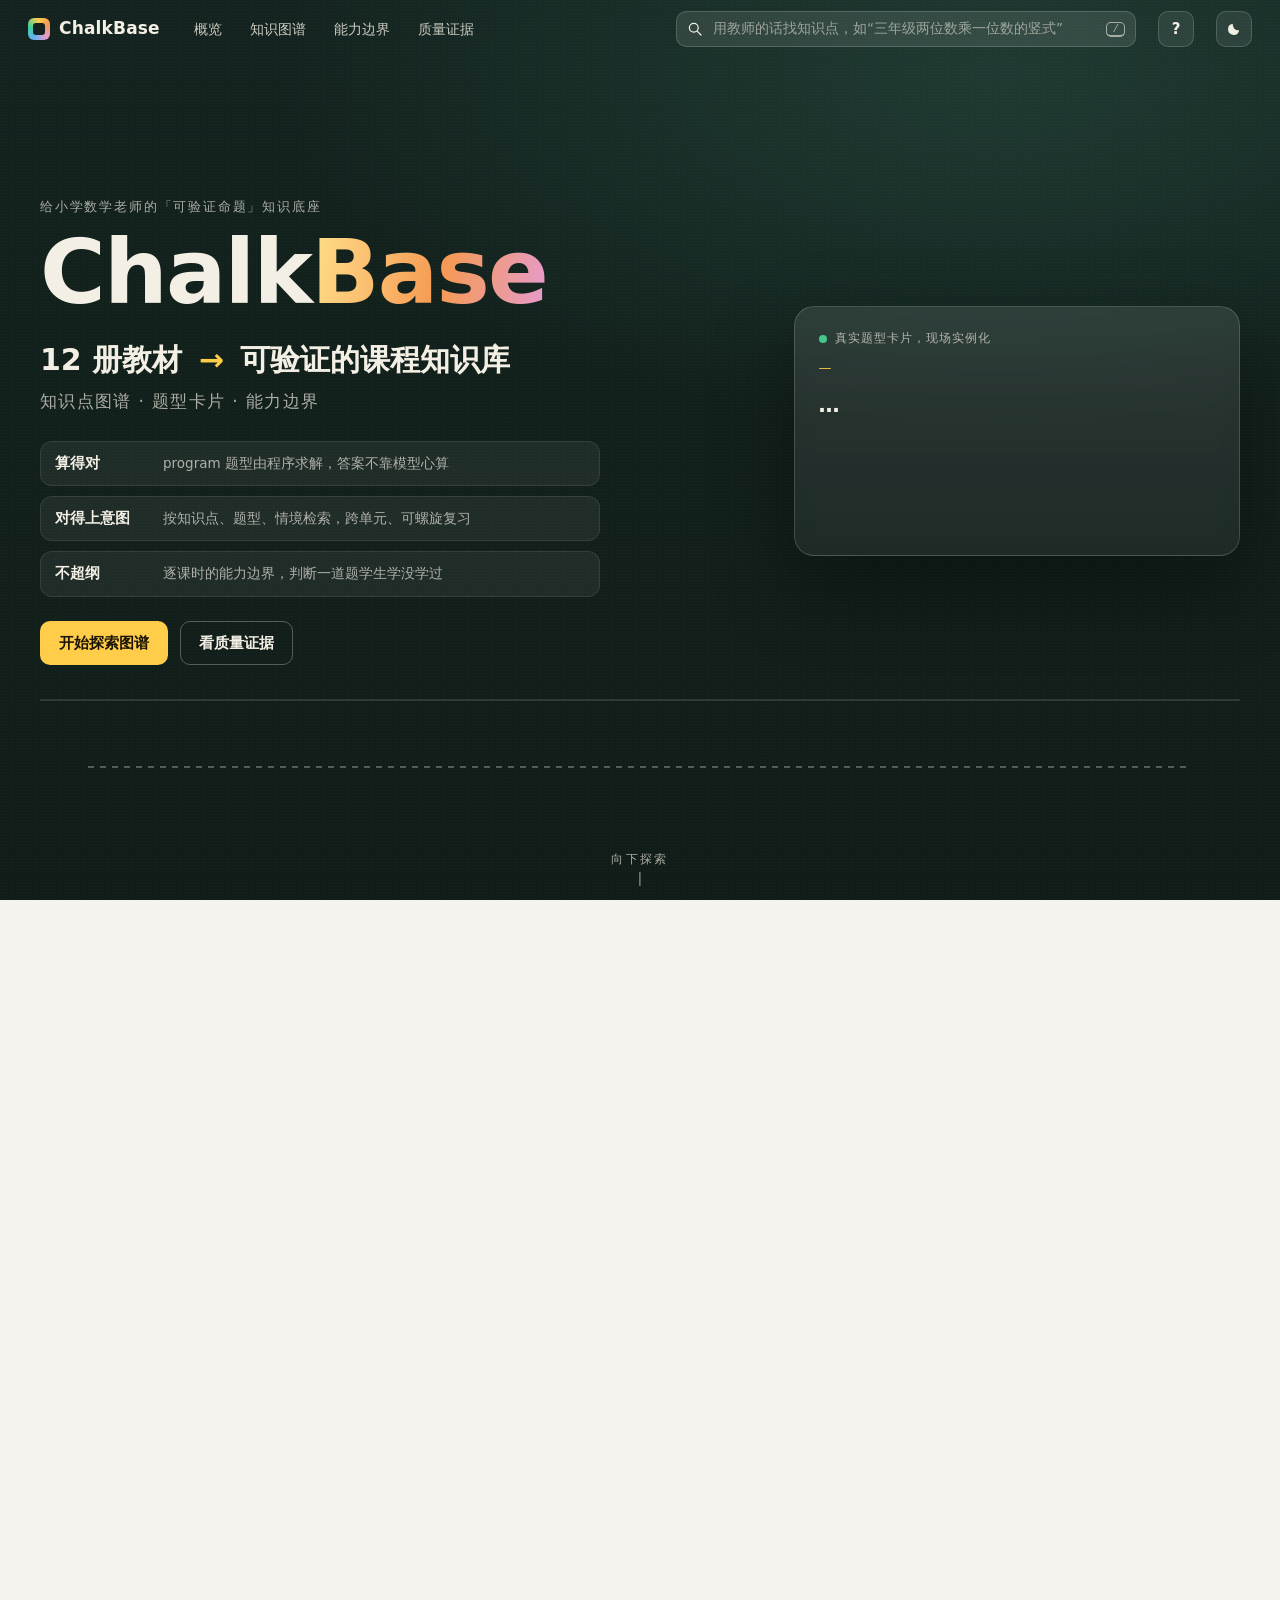
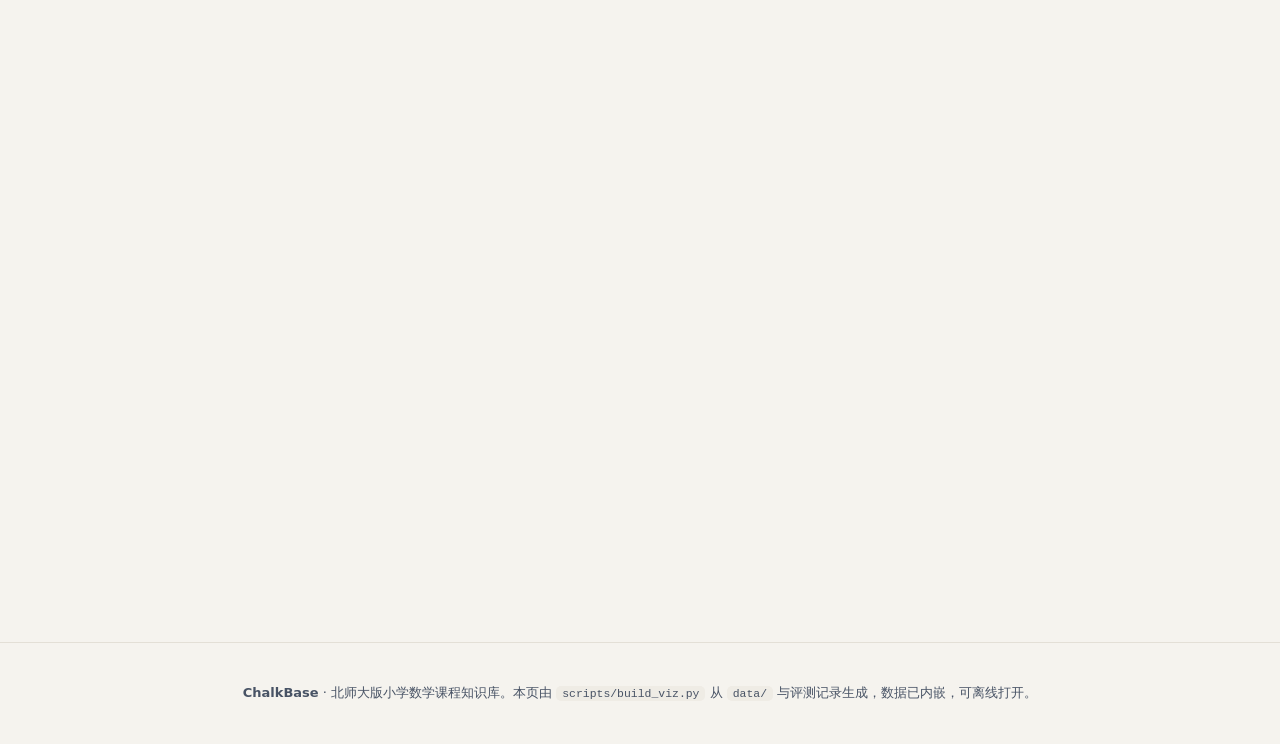
==== viz/index.html @ 511a5c3b "WIP: runtime interface and packaging, docs rewrite, visualization scaffold (partial) Co-Authored-By:" ====
<!doctype html>
<html lang="zh-CN">
<head>
<meta charset="utf-8">
<meta name="viewport" content="width=device-width, initial-scale=1">
<title>ChalkBase · 小学数学课程知识库</title>
<meta name="description" content="12 册教材 → 可验证的课程知识库：知识点图谱 · 题型卡片 · 能力边界">
<meta name="chalkbase-data-sha256" content="579e5303cdbe3d882c4e39c2757f6e8ae77d971a1b14ba94a652939c82bda4ce">
<meta name="chalkbase-counts" content='{"books":12,"lessons":567,"kps":433,"archetypes":2068,"exercises":4319,"edges":5999,"direct_prerequisite":852,"standard_items":133}'>
<style>
:root {
  --bg: #f5f3ee; --surface: #ffffff; --surface-2: #faf8f4; --surface-3: #efece5;
  --ink: #1a2230; --ink-2: #485365; --ink-3: #8a93a2; --line: #e3dfd6; --line-2: #d3cec2;
  --accent: #1d5c4d; --accent-ink: #ffffff; --gold: #d99a00; --gold-soft: #fbefc7;
  --na: #0072b2; --gg: #d55e00; --sp: #00946a; --ip: #b4559a;
  --na-soft: #dbeaf4; --gg-soft: #f8e3d3; --sp-soft: #d3eee4; --ip-soft: #f1dcea;
  --up: #6a4ad8; --down: #d6336c;
  --ok: #1c8a5b; --warn: #c98100; --bad: #cf3f3a;
  --ok-soft: #dcf2e7; --warn-soft: #fbefcc; --bad-soft: #f9dedd;
  --band-new: rgba(29, 92, 77, 0.035); --band-old: rgba(217, 154, 0, 0.09);
  --edge: rgba(72, 83, 101, 0.16);
  --shadow: 0 1px 2px rgba(30, 24, 10, .05), 0 8px 28px rgba(30, 24, 10, .07);
  --shadow-lg: 0 2px 6px rgba(30, 24, 10, .08), 0 24px 60px rgba(30, 24, 10, .16);
  --board: #14231f; --board-2: #1b3029; --chalk: #f3efe4; --chalk-2: rgba(243, 239, 228, .68);
  --radius: 14px;
  --font: "PingFang SC", "Microsoft YaHei", "Noto Sans SC", "Hiragino Sans GB", system-ui, -apple-system, "Segoe UI", sans-serif;
  --mono: ui-monospace, "SF Mono", "Cascadia Mono", Consolas, "Noto Sans Mono CJK SC", monospace;
}
:root[data-theme="dark"] {
  --bg: #11161d; --surface: #181f29; --surface-2: #1d2531; --surface-3: #232d3b;
  --ink: #e8ebf0; --ink-2: #aeb7c4; --ink-3: #78828f; --line: #2a3442; --line-2: #384456;
  --accent: #55c2a4; --accent-ink: #0c1512; --gold: #ffcd4a; --gold-soft: #3b3217;
  --na: #5fb3ef; --gg: #f59a52; --sp: #3fcf9f; --ip: #e69bcf;
  --na-soft: #1b2f40; --gg-soft: #3b2a1b; --sp-soft: #173629; --ip-soft: #392334;
  --up: #a891ff; --down: #ff7aa6;
  --ok: #46c88c; --warn: #f0b13a; --bad: #ff7b74;
  --ok-soft: #173627; --warn-soft: #3a2f14; --bad-soft: #3d1d1d;
  --band-new: rgba(255, 255, 255, 0.022); --band-old: rgba(255, 205, 74, 0.07);
  --edge: rgba(174, 183, 196, 0.17);
  --shadow: 0 1px 2px rgba(0, 0, 0, .3), 0 8px 28px rgba(0, 0, 0, .28);
  --shadow-lg: 0 2px 6px rgba(0, 0, 0, .4), 0 24px 60px rgba(0, 0, 0, .5);
}
* { box-sizing: border-box; }
html { scroll-behavior: smooth; }
body { margin: 0; background: var(--bg); color: var(--ink); font: 15px/1.6 var(--font); -webkit-font-smoothing: antialiased; min-width: 1024px; }
a { color: inherit; }
button, input, select { font: inherit; color: inherit; }
button { cursor: pointer; }
code { font-family: var(--mono); font-size: .88em; background: var(--surface-3); padding: 1px 6px; border-radius: 5px; }
kbd { font: 11px var(--mono); border: 1px solid var(--line-2); border-bottom-width: 2px; border-radius: 5px; padding: 0 5px; color: var(--ink-3); }
.muted { color: var(--ink-3); }
.skip { position: absolute; left: -999px; top: 8px; background: var(--surface); padding: 6px 12px; border-radius: 8px; z-index: 99; }
.skip:focus { left: 8px; }
:focus-visible { outline: 2px solid var(--gold); outline-offset: 2px; }
[hidden] { display: none !important; }

/* ---------- nav ---------- */
.nav { position: fixed; z-index: 50; top: 0; left: 0; right: 0; height: 58px; display: flex; align-items: center; gap: 22px; padding: 0 28px;
  color: var(--chalk); transition: background .3s, color .3s, box-shadow .3s; }
.nav.solid { background: color-mix(in srgb, var(--surface) 86%, transparent); color: var(--ink); backdrop-filter: blur(14px) saturate(1.4); -webkit-backdrop-filter: blur(14px) saturate(1.4); box-shadow: 0 1px 0 var(--line); }
.brand { display: flex; align-items: center; gap: 9px; text-decoration: none; font-weight: 600; letter-spacing: .01em; font-size: 17px; }
.brand b { font-weight: 800; }
.brand-mark { width: 22px; height: 22px; border-radius: 6px; background: conic-gradient(from 210deg, #5fb3ef, #3fcf9f, #ffcd4a, #f59a52, #e69bcf, #5fb3ef); position: relative; }
.brand-mark::after { content: ""; position: absolute; inset: 5px; border-radius: 3px; background: var(--board); }
.nav.solid .brand-mark::after { background: var(--surface); }
.nav-links { display: flex; gap: 4px; }
.nav-links a { text-decoration: none; padding: 6px 12px; border-radius: 8px; font-size: 14px; opacity: .82; transition: background .2s, opacity .2s; }
.nav-links a:hover, .nav-links a.on { opacity: 1; background: rgba(127, 127, 127, .16); }
.search { position: relative; margin-left: auto; width: min(460px, 38vw); display: flex; align-items: center; gap: 8px; padding: 0 10px; height: 36px; border-radius: 10px;
  background: rgba(255, 255, 255, .1); border: 1px solid rgba(255, 255, 255, .16); transition: background .2s, border-color .2s; }
.nav.solid .search { background: var(--surface-2); border-color: var(--line); }
.search:focus-within { border-color: var(--gold); background: var(--surface); color: var(--ink); }
.search input { flex: 1; min-width: 0; border: 0; background: transparent; outline: none; font-size: 13.5px; }
.search input::placeholder { color: inherit; opacity: .55; }
.search input::-webkit-search-cancel-button { display: none; }
.search kbd { color: inherit; opacity: .6; border-color: currentColor; }
.search-pop { position: absolute; top: 44px; left: 0; right: 0; min-width: 420px; background: var(--surface); color: var(--ink); border: 1px solid var(--line); border-radius: 14px; box-shadow: var(--shadow-lg); padding: 8px; max-height: 70vh; overflow: auto; }
.sp-meta { padding: 4px 10px 8px; font-size: 12px; color: var(--ink-3); display: flex; gap: 6px; flex-wrap: wrap; align-items: center; }
.sp-item { display: grid; grid-template-columns: 10px 1fr auto; gap: 10px; align-items: center; padding: 8px 10px; border-radius: 10px; cursor: pointer; }
.sp-item:hover, .sp-item.on { background: var(--surface-3); }
.sp-item .dot { width: 10px; height: 10px; border-radius: 50%; }
.sp-item .nm { font-weight: 600; font-size: 14px; line-height: 1.35; }
.sp-item .nm mark, .sp-desc mark { background: var(--gold-soft); color: inherit; border-radius: 3px; padding: 0 1px; }
.sp-item .sub { font-size: 12px; color: var(--ink-3); }
.sp-item .sc { width: 46px; height: 5px; border-radius: 3px; background: var(--surface-3); overflow: hidden; }
.sp-item .sc i { display: block; height: 100%; background: var(--accent); }
.sp-empty { padding: 18px; text-align: center; color: var(--ink-3); }
.icon-btn { width: 36px; height: 36px; border-radius: 10px; border: 1px solid rgba(255, 255, 255, .16); background: rgba(255, 255, 255, .08); color: inherit; display: grid; place-items: center; font-weight: 700; transition: background .2s; }
.nav.solid .icon-btn { border-color: var(--line); background: var(--surface-2); }
.icon-btn:hover { background: rgba(127, 127, 127, .25); }

/* ---------- hero ---------- */
.hero { position: relative; min-height: 100vh; min-height: max(100vh, 760px); background: radial-gradient(1200px 600px at 78% 8%, #1f3a32 0%, transparent 60%), linear-gradient(180deg, var(--board) 0%, #101c18 100%); color: var(--chalk); overflow: hidden; display: flex; }
.hero::before { content: ""; position: absolute; inset: 0; background-image: radial-gradient(rgba(255, 255, 255, .035) 1px, transparent 1px); background-size: 3px 3px; pointer-events: none; }
#hero-bg { position: absolute; inset: 0; width: 100%; height: 100%; }
.hero-inner { position: relative; z-index: 2; width: 100%; max-width: 1360px; margin: 0 auto; padding: 96px 40px 56px; display: flex; flex-direction: column; justify-content: center; gap: 34px; }
.hero-top { display: grid; grid-template-columns: minmax(0, 1.25fr) minmax(0, 0.8fr); gap: 56px; align-items: center; }
.eyebrow { margin: 0 0 10px; font-size: 13px; letter-spacing: .14em; color: var(--chalk-2); }
.hero h1 { margin: 0; font-size: clamp(54px, 7vw, 92px); line-height: 1; font-weight: 800; letter-spacing: -.02em; }
.hero h1 span { background: linear-gradient(100deg, #ffe08a, #f59a52 55%, #e69bcf); -webkit-background-clip: text; background-clip: text; color: transparent; }
.tagline { margin: 18px 0 0; font-size: clamp(22px, 2.4vw, 30px); font-weight: 600; }
.tagline i { font-style: normal; color: #ffcd4a; margin: 0 .2em; }
.tagline-sub { margin: 4px 0 0; font-size: 17px; color: var(--chalk-2); letter-spacing: .08em; }
.value-pills { list-style: none; padding: 0; margin: 26px 0 0; display: grid; gap: 10px; max-width: 560px; }
.value-pills li { display: grid; grid-template-columns: 96px 1fr; gap: 12px; align-items: baseline; padding: 10px 14px; border-radius: 12px; background: rgba(255, 255, 255, .06); border: 1px solid rgba(255, 255, 255, .09); font-size: 13.5px; color: var(--chalk-2); transition: transform .25s, background .25s; }
.value-pills li:hover { transform: translateX(4px); background: rgba(255, 255, 255, .1); }
.value-pills b { color: var(--chalk); font-size: 14.5px; }
.hero-cta { margin-top: 24px; display: flex; gap: 12px; }
.btn { border: 1px solid var(--line-2); background: var(--surface); border-radius: 10px; padding: 9px 18px; font-weight: 600; transition: transform .15s, box-shadow .2s, background .2s; }
.btn:hover { transform: translateY(-1px); box-shadow: var(--shadow); }
.btn.primary { background: #ffcd4a; color: #1c1405; border-color: transparent; }
.btn.ghost { background: transparent; color: var(--chalk); border-color: rgba(255, 255, 255, .28); }
.btn.tiny { padding: 3px 10px; font-size: 12.5px; border-radius: 8px; font-weight: 500; }

.live-card { background: linear-gradient(180deg, rgba(255, 255, 255, .1), rgba(255, 255, 255, .05)); border: 1px solid rgba(255, 255, 255, .16); border-radius: 20px; padding: 22px 24px; backdrop-filter: blur(8px); box-shadow: 0 30px 80px rgba(0, 0, 0, .35); min-height: 250px; display: flex; flex-direction: column; gap: 10px; }
.live-head { font-size: 12px; letter-spacing: .08em; color: var(--chalk-2); display: flex; align-items: center; gap: 8px; }
.live-head .dot { width: 8px; height: 8px; border-radius: 50%; background: #46c88c; box-shadow: 0 0 0 0 rgba(70, 200, 140, .7); animation: ping 2s infinite; }
@keyframes ping { 70% { box-shadow: 0 0 0 9px rgba(70, 200, 140, 0); } 100% { box-shadow: 0 0 0 0 rgba(70, 200, 140, 0); } }
.live-kp { font-size: 13px; color: #ffcd4a; }
.live-q { font-size: 21px; line-height: 1.55; font-weight: 600; min-height: 98px; }
.live-a { font-family: var(--mono); font-size: 16px; opacity: 0; transform: translateY(6px); transition: opacity .5s, transform .5s; }
.live-a.show { opacity: 1; transform: none; }
.live-a b { color: #46e6a0; font-size: 20px; }
.live-foot { margin-top: auto; display: flex; gap: 8px; flex-wrap: wrap; font-size: 12px; }
.pill { display: inline-flex; align-items: center; gap: 5px; padding: 2px 10px; border-radius: 999px; font-size: 12px; line-height: 1.7; background: rgba(255, 255, 255, .1); border: 1px solid rgba(255, 255, 255, .14); white-space: nowrap; }
.pill.ok { color: #46e6a0; border-color: rgba(70, 230, 160, .35); background: rgba(70, 230, 160, .1); }

.counters { display: grid; grid-template-columns: repeat(7, 1fr); gap: 0; border-top: 1px solid rgba(255, 255, 255, .12); border-bottom: 1px solid rgba(255, 255, 255, .12); }
.counter { padding: 16px 12px 14px 20px; border-left: 1px solid rgba(255, 255, 255, .1); }
.counter:first-child { border-left: 0; padding-left: 4px; }
.counter .n { font-size: clamp(28px, 3vw, 40px); font-weight: 800; line-height: 1.1; letter-spacing: -.01em; font-variant-numeric: tabular-nums; }
.counter .l { font-size: 12.5px; color: var(--chalk-2); margin-top: 2px; }
.counter .s { font-size: 11.5px; color: rgba(243, 239, 228, .45); }

.pipeline { position: relative; display: grid; grid-template-columns: repeat(8, 1fr); gap: 10px; padding-top: 8px; }
.pipeline::before { content: ""; position: absolute; left: 4%; right: 4%; top: 31px; height: 2px; background: repeating-linear-gradient(90deg, rgba(255, 255, 255, .28) 0 6px, transparent 6px 12px); }
.pipeline .flow { position: absolute; top: 27px; left: 4%; width: 10px; height: 10px; border-radius: 50%; background: #ffcd4a; box-shadow: 0 0 14px 4px rgba(255, 205, 74, .6); animation: flow 7s linear infinite; }
@keyframes flow { from { left: 4%; } to { left: 96%; } }
.step { position: relative; z-index: 1; text-align: center; cursor: default; }
.step .ic { width: 46px; height: 46px; margin: 0 auto; border-radius: 14px; background: var(--board-2); border: 1px solid rgba(255, 255, 255, .22); display: grid; place-items: center; font-size: 19px; transition: transform .25s, border-color .25s, box-shadow .25s; }
.step:hover .ic, .step.on .ic { transform: translateY(-3px) scale(1.06); border-color: #ffcd4a; box-shadow: 0 8px 24px rgba(255, 205, 74, .25); }
.step .nm { margin-top: 8px; font-weight: 700; font-size: 14px; }
.step .sub { font-size: 11.5px; color: var(--chalk-2); min-height: 32px; line-height: 1.35; margin-top: 2px; }
.step .bd { display: inline-block; margin-top: 6px; padding: 2px 10px; border-radius: 999px; font-size: 12px; font-weight: 700; background: rgba(255, 205, 74, .14); color: #ffd978; border: 1px solid rgba(255, 205, 74, .4); font-variant-numeric: tabular-nums; }
.step .note { position: absolute; left: 50%; bottom: calc(100% + 6px); transform: translate(-50%, 6px); width: 210px; padding: 8px 12px; border-radius: 10px; background: #0b1512; border: 1px solid rgba(255, 255, 255, .2); font-size: 12px; line-height: 1.5; color: var(--chalk); opacity: 0; pointer-events: none; transition: opacity .2s, transform .2s; z-index: 5; }
.step:hover .note, .step:focus-within .note { opacity: 1; transform: translate(-50%, 0); }
.scroll-hint { position: absolute; z-index: 2; bottom: 14px; left: 50%; transform: translateX(-50%); font-size: 11.5px; letter-spacing: .2em; color: var(--chalk-2); }
.scroll-hint::after { content: ""; display: block; width: 1px; height: 14px; margin: 4px auto 0; background: var(--chalk-2); animation: drip 1.8s ease-in-out infinite; }
@keyframes drip { 0%, 100% { transform: scaleY(.3); transform-origin: top; } 50% { transform: scaleY(1); } }

/* ---------- sections ---------- */
.sec { padding: 96px 40px 40px; max-width: 1440px; margin: 0 auto; }
.sec.alt { max-width: none; background: var(--surface-2); border-top: 1px solid var(--line); border-bottom: 1px solid var(--line); margin-top: 56px; padding-bottom: 72px; }
.sec.alt > * { max-width: 1360px; margin-left: auto; margin-right: auto; }
.sec-head { max-width: 860px; margin-bottom: 26px; }
.kicker { margin: 0 0 6px; font-size: 13px; letter-spacing: .14em; color: var(--accent); font-weight: 700; }
.sec h2 { margin: 0; font-size: clamp(26px, 2.8vw, 36px); line-height: 1.25; letter-spacing: -.01em; }
.lede { color: var(--ink-2); margin: 10px 0 0; font-size: 15.5px; }
.reveal { opacity: 0; transform: translateY(18px); transition: opacity .7s ease, transform .7s ease; }
.reveal.in { opacity: 1; transform: none; }
.card { background: var(--surface); border: 1px solid var(--line); border-radius: var(--radius); padding: 18px 20px; box-shadow: var(--shadow); min-width: 0; }
.card-h { display: flex; justify-content: space-between; align-items: baseline; gap: 10px; margin-bottom: 8px; }
.card h3 { margin: 0; font-size: 15px; font-weight: 700; }
.card .sub { color: var(--ink-3); font-size: 12.5px; }

/* ---------- workbench ---------- */
.wb { background: var(--surface); border: 1px solid var(--line); border-radius: 18px; box-shadow: var(--shadow-lg); overflow: hidden; display: flex; flex-direction: column; }
.wb-tools { display: flex; align-items: center; gap: 14px; padding: 10px 14px; border-bottom: 1px solid var(--line); flex-wrap: wrap; background: var(--surface); }
.seg { display: inline-flex; padding: 3px; background: var(--surface-3); border-radius: 10px; }
.seg button { border: 0; background: transparent; padding: 5px 16px; border-radius: 8px; font-weight: 600; font-size: 13.5px; color: var(--ink-2); transition: background .2s, color .2s; }
.seg button.on { background: var(--surface); color: var(--ink); box-shadow: 0 1px 3px rgba(0, 0, 0, .15); }
.chips { display: flex; gap: 5px; align-items: center; }
.chip { border: 1px solid var(--line-2); background: transparent; border-radius: 999px; padding: 2px 10px; font-size: 12.5px; color: var(--ink-2); transition: all .15s; white-space: nowrap; line-height: 1.7; }
.chip:hover { border-color: var(--ink-3); }
.chip.on { background: var(--ink); color: var(--surface); border-color: var(--ink); }
.chip[data-d] .sw { display: inline-block; width: 8px; height: 8px; border-radius: 50%; margin-right: 5px; }
.chip[data-d].on { background: var(--surface-3); color: var(--ink); border-color: var(--ink-2); }
.chips + .chips { padding-left: 14px; border-left: 1px solid var(--line); }
.tools-right { margin-left: auto; display: flex; gap: 10px; align-items: center; }
.mini-sel { font-size: 12.5px; color: var(--ink-3); display: flex; gap: 6px; align-items: center; }
select { border: 1px solid var(--line-2); background: var(--surface); border-radius: 8px; padding: 3px 6px; font-size: 12.5px; }
.wb-body { position: relative; display: flex; height: clamp(560px, calc(100vh - 230px), 780px); min-height: 520px; }
.wb-stage { position: relative; flex: 1; min-width: 0; overflow: hidden; background: var(--surface); }
#pan, #tl-pan { position: absolute; inset: 0; width: 100%; height: 100%; display: block; touch-action: none; }
#pan { cursor: grab; }
#pan.grabbing { cursor: grabbing; }
#pan.pointer { cursor: pointer; }
#minimap { position: absolute; right: 12px; bottom: 12px; width: 168px; height: 84px; border-radius: 10px; border: 1px solid var(--line-2); background: color-mix(in srgb, var(--surface) 88%, transparent); box-shadow: var(--shadow); cursor: pointer; }
.legend { position: absolute; left: 92px; bottom: 12px; display: flex; gap: 14px; font-size: 12px; color: var(--ink-2); background: color-mix(in srgb, var(--surface) 90%, transparent); padding: 5px 12px; border-radius: 999px; border: 1px solid var(--line); backdrop-filter: blur(6px); pointer-events: none; }
.legend span { display: inline-flex; align-items: center; gap: 5px; }
.legend i { width: 9px; height: 9px; border-radius: 50%; display: inline-block; }
.legend i.gap { background: transparent; border: 2px dashed var(--gold); box-sizing: border-box; width: 12px; height: 12px; }
.legend i.old { background: var(--band-old); border: 1px solid var(--gold); border-radius: 3px; }
.legend i.ln { height: 2px; width: 16px; border-radius: 1px; }
.stage-hint { position: absolute; top: 56px; right: 14px; font-size: 12px; color: var(--ink-3); background: color-mix(in srgb, var(--surface) 85%, transparent); padding: 3px 10px; border-radius: 999px; pointer-events: none; transition: opacity .6s; }
.replay-chip { position: absolute; top: 56px; left: 92px; padding: 5px 12px; border-radius: 999px; background: var(--gold-soft); border: 1px solid var(--gold); font-size: 12.5px; display: flex; gap: 10px; align-items: center; }
.replay-chip button { border: 0; background: transparent; color: var(--ink-2); text-decoration: underline; padding: 0; font-size: 12px; }
.empty-hint { position: absolute; inset: 0; display: grid; place-items: center; color: var(--ink-3); pointer-events: none; }
.dock { display: flex; gap: 14px; align-items: center; padding: 9px 16px; border-top: 1px solid var(--line); background: var(--surface-2); }
.dock-label { font-size: 13px; font-weight: 600; white-space: nowrap; }
.dock-now { font-size: 12.5px; color: var(--ink-3); min-width: 280px; white-space: nowrap; overflow: hidden; text-overflow: ellipsis; }
.dock-now b { color: var(--ink); font-weight: 600; }
.play { width: 34px; height: 34px; border-radius: 50%; border: 0; background: var(--accent); position: relative; flex: none; transition: transform .15s; }
.play:hover { transform: scale(1.08); }
.play::before { content: ""; position: absolute; left: 13px; top: 10px; border-left: 11px solid var(--accent-ink); border-top: 7px solid transparent; border-bottom: 7px solid transparent; }
.play.on::before { left: 11px; top: 10px; width: 4px; height: 14px; border: 0; background: var(--accent-ink); box-shadow: 8px 0 0 var(--accent-ink); }
.scrub-wrap { position: relative; flex: 1; min-width: 160px; }
.scrub-wrap input[type=range] { width: 100%; margin: 0; -webkit-appearance: none; appearance: none; height: 22px; background: transparent; position: relative; z-index: 2; }
.scrub-wrap input[type=range]::-webkit-slider-runnable-track { height: 6px; border-radius: 3px; background: var(--surface-3); border: 1px solid var(--line-2); }
.scrub-wrap input[type=range]::-moz-range-track { height: 6px; border-radius: 3px; background: var(--surface-3); border: 1px solid var(--line-2); }
.scrub-wrap input[type=range]::-webkit-slider-thumb { -webkit-appearance: none; width: 18px; height: 18px; margin-top: -7px; border-radius: 50%; background: var(--gold); border: 3px solid var(--surface); box-shadow: 0 1px 6px rgba(0, 0, 0, .35); transition: transform .15s; }
.scrub-wrap input[type=range]::-moz-range-thumb { width: 14px; height: 14px; border-radius: 50%; background: var(--gold); border: 3px solid var(--surface); }
.scrub-wrap input[type=range]:active::-webkit-slider-thumb { transform: scale(1.2); }
.scrub-ticks { position: absolute; left: 0; right: 0; top: 18px; height: 16px; font-size: 10.5px; color: var(--ink-3); pointer-events: none; }
.scrub-ticks span { position: absolute; transform: translateX(-50%); white-space: nowrap; }
.scrub-ticks span.old { color: var(--warn); }
.scrub-wrap { padding-bottom: 14px; }

/* ---------- drawer ---------- */
.drawer { width: 440px; flex: none; border-left: 1px solid var(--line); background: var(--surface); position: relative; overflow: hidden; animation: slidein .35s cubic-bezier(.2, .8, .2, 1); }
@keyframes slidein { from { transform: translateX(40px); opacity: 0; } to { transform: none; opacity: 1; } }
.drawer-close { position: absolute; z-index: 3; right: 10px; top: 10px; width: 28px; height: 28px; border-radius: 50%; border: 0; background: var(--surface-3); font-size: 18px; line-height: 1; color: var(--ink-2); }
.drawer-body { height: 100%; overflow-y: auto; padding: 18px 20px 28px; }
.dr-domain { display: inline-flex; align-items: center; gap: 6px; font-size: 12px; font-weight: 700; padding: 1px 10px; border-radius: 999px; }
.dr-domain.na { background: var(--na-soft); color: var(--na); } .dr-domain.gg { background: var(--gg-soft); color: var(--gg); }
.dr-domain.sp { background: var(--sp-soft); color: var(--sp); } .dr-domain.ip { background: var(--ip-soft); color: var(--ip); }
.drawer h3 { margin: 8px 30px 4px 0; font-size: 20px; line-height: 1.35; }
.dr-loc { font-size: 13px; color: var(--ink-2); }
.dr-loc b { color: var(--ink); }
.tagrow { display: flex; flex-wrap: wrap; gap: 6px; margin: 10px 0; }
.tag { font-size: 12px; padding: 1px 9px; border-radius: 6px; background: var(--surface-3); color: var(--ink-2); }
.tag.gold { background: var(--gold-soft); color: var(--ink); border: 1px dashed var(--gold); }
.dr-desc { margin: 10px 0; color: var(--ink-2); font-size: 14px; }
.dr-sec { margin-top: 18px; }
.dr-sec h4 { margin: 0 0 8px; font-size: 12.5px; letter-spacing: .08em; color: var(--ink-3); text-transform: none; font-weight: 700; display: flex; align-items: center; gap: 8px; }
.dr-sec h4::after { content: ""; flex: 1; height: 1px; background: var(--line); }
.dr-actions { display: flex; gap: 8px; margin: 12px 0 0; flex-wrap: wrap; }
.dr-list { margin: 0; padding-left: 18px; font-size: 13.5px; color: var(--ink-2); }
.dr-list li { margin: 3px 0; }
.lesson-chips { display: flex; flex-wrap: wrap; gap: 5px; }
.lc { font-size: 11.5px; padding: 0 8px; border-radius: 6px; border: 1px solid var(--line-2); color: var(--ink-2); font-family: var(--mono); background: transparent; line-height: 1.7; }
.lc:hover { border-color: var(--gold); }
.grants { display: grid; grid-template-columns: auto 1fr; gap: 3px 10px; font-size: 13px; }
.grants dt { color: var(--ink-3); } .grants dd { margin: 0; color: var(--ink-2); }
.nbr { display: flex; flex-direction: column; gap: 3px; }
.nbr button { text-align: left; border: 0; background: transparent; padding: 4px 8px; border-radius: 8px; font-size: 13px; display: flex; gap: 8px; align-items: center; }
.nbr button:hover { background: var(--surface-3); }
.nbr .dot { width: 8px; height: 8px; border-radius: 50%; flex: none; }
.nbr small { color: var(--ink-3); margin-left: auto; white-space: nowrap; }
.acard { border: 1px solid var(--line); border-radius: 12px; margin-bottom: 10px; background: var(--surface-2); overflow: hidden; transition: border-color .2s, box-shadow .2s; }
.acard:hover { border-color: var(--line-2); }
.acard.open { box-shadow: var(--shadow); background: var(--surface); }
.acard-h { width: 100%; text-align: left; border: 0; background: transparent; padding: 10px 12px; display: grid; gap: 6px; }
.acard-t { font-size: 13.5px; line-height: 1.55; color: var(--ink); }
.acard-t .slot { font-family: var(--mono); font-size: 12px; color: var(--accent); background: color-mix(in srgb, var(--accent) 12%, transparent); padding: 0 4px; border-radius: 4px; }
.acard-m { display: flex; gap: 6px; flex-wrap: wrap; align-items: center; font-size: 12px; color: var(--ink-3); }
.vb { font-size: 11.5px; font-weight: 700; padding: 0 8px; border-radius: 999px; line-height: 1.7; }
.vb.p { background: var(--ok-soft); color: var(--ok); } .vb.r { background: var(--warn-soft); color: var(--warn); } .vb.h { background: var(--surface-3); color: var(--ink-2); }
.stars { color: var(--gold); letter-spacing: 1px; font-size: 12px; } .stars i { color: var(--line-2); font-style: normal; }
.acard-b { padding: 0 12px 12px; display: none; }
.acard.open .acard-b { display: block; }
.slots { display: flex; flex-wrap: wrap; gap: 5px; margin: 6px 0 10px; }
.slots span { font-family: var(--mono); font-size: 11.5px; background: var(--surface-3); border-radius: 6px; padding: 1px 7px; color: var(--ink-2); }
.sample { border-radius: 10px; background: var(--surface-2); border: 1px solid var(--line); padding: 10px 12px; position: relative; }
.sample .q { font-size: 14.5px; line-height: 1.65; font-weight: 500; white-space: pre-wrap; }
.sample .ans { margin-top: 8px; font-size: 13px; }
.sample details { margin-top: 6px; }
.sample summary { cursor: pointer; color: var(--accent); font-size: 12.5px; font-weight: 600; }
.sample .ver { display: inline-flex; gap: 5px; align-items: center; margin-top: 8px; font-size: 12px; font-weight: 700; color: var(--ok); }
.sample .ver.no { color: var(--ink-3); font-weight: 500; }
.sample ol { margin: 6px 0 0; padding-left: 20px; font-size: 13px; color: var(--ink-2); }
.shuffle { display: flex; align-items: center; justify-content: space-between; margin-top: 8px; font-size: 12px; color: var(--ink-3); }
.shuffle button { border: 1px solid var(--line-2); background: var(--surface); border-radius: 8px; padding: 3px 12px; font-size: 12.5px; font-weight: 600; transition: transform .15s; }
.shuffle button:hover { transform: rotate(-1.5deg) scale(1.04); border-color: var(--gold); }
.swap { animation: swap .38s ease; }
@keyframes swap { from { opacity: 0; transform: translateY(8px) rotate(-.4deg); } to { opacity: 1; transform: none; } }

/* ---------- stage: focus ---------- */
.focus-wrap { position: absolute; inset: 0; background: var(--surface); animation: fadein .35s ease; }
@keyframes fadein { from { opacity: 0; } to { opacity: 1; } }
#focus-svg { position: absolute; inset: 44px 0 0 0; width: 100%; height: calc(100% - 44px); cursor: grab; }
.focus-bar { position: absolute; z-index: 2; left: 0; right: 0; top: 0; height: 44px; display: flex; align-items: center; gap: 14px; padding: 0 14px; border-bottom: 1px solid var(--line); background: var(--surface-2); font-size: 12.5px; flex-wrap: nowrap; overflow: hidden; }
.focus-bar label { display: inline-flex; align-items: center; gap: 6px; white-space: nowrap; color: var(--ink-2); }
.focus-bar input[type=range] { width: 90px; accent-color: var(--accent); }
.focus-bar .ttl { font-weight: 700; max-width: 260px; overflow: hidden; text-overflow: ellipsis; white-space: nowrap; }
.focus-bar .sep { width: 1px; height: 20px; background: var(--line); }
.tg { display: inline-flex; align-items: center; gap: 5px; white-space: nowrap; cursor: pointer; user-select: none; color: var(--ink-2); }
.tg input { accent-color: var(--accent); margin: 0; }
.tg i { display: inline-block; width: 18px; height: 0; border-top: 2px solid; }
.edge-card { position: absolute; z-index: 3; left: 14px; bottom: 14px; width: 380px; max-height: calc(100% - 80px); overflow: auto; background: var(--surface); border: 1px solid var(--line-2); border-radius: 14px; box-shadow: var(--shadow-lg); padding: 14px 16px; font-size: 13px; animation: slidein .25s ease; }
.edge-card h5 { margin: 0 0 6px; font-size: 14px; line-height: 1.4; }
.edge-card .x { position: absolute; right: 8px; top: 8px; border: 0; background: transparent; font-size: 18px; color: var(--ink-3); }
.edge-card .rs { margin: 8px 0; padding: 8px 10px; border-left: 3px solid var(--accent); background: var(--surface-2); border-radius: 0 8px 8px 0; color: var(--ink); line-height: 1.55; }
.edge-card dl { margin: 8px 0 0; display: grid; grid-template-columns: auto 1fr; gap: 2px 12px; font-size: 12.5px; }
.edge-card dt { color: var(--ink-3); } .edge-card dd { margin: 0; font-variant-numeric: tabular-nums; }
.conf { display: inline-block; width: 60px; height: 6px; border-radius: 3px; background: var(--surface-3); vertical-align: middle; overflow: hidden; margin-right: 6px; } .conf i { display: block; height: 100%; background: var(--ok); }
.focus-legend { position: absolute; right: 12px; bottom: 12px; display: flex; gap: 12px; font-size: 12px; color: var(--ink-2); background: color-mix(in srgb, var(--surface) 90%, transparent); padding: 5px 12px; border-radius: 999px; border: 1px solid var(--line); pointer-events: none; }
.focus-legend span { display: inline-flex; gap: 5px; align-items: center; } .focus-legend i { display: inline-block; width: 18px; border-top: 2px solid; }
.fnode rect.bg { fill: var(--surface); stroke: var(--line-2); stroke-width: 1; transition: stroke .15s; }
.fnode:hover rect.bg { stroke: var(--ink-2); }
.fnode.sel rect.bg { stroke: var(--gold); stroke-width: 2.5; }
.fnode text { font-size: 12px; fill: var(--ink); pointer-events: none; }
.fnode text.g { font-size: 10.5px; fill: var(--ink-3); }
.fnode { cursor: pointer; }
.fedge { fill: none; stroke-linecap: round; }
.fedge-hit { fill: none; stroke: transparent; stroke-width: 12; cursor: pointer; }

/* ---------- boundary ---------- */
.scrubber { position: sticky; top: 64px; z-index: 20; display: flex; align-items: center; gap: 16px; padding: 12px 18px 4px; margin-bottom: 18px; background: color-mix(in srgb, var(--surface) 92%, transparent); backdrop-filter: blur(12px); border: 1px solid var(--line); border-radius: 16px; box-shadow: var(--shadow); }
.scrub-meta { min-width: 260px; max-width: 320px; padding-bottom: 8px; }
.scrub-now { font-weight: 700; font-size: 15px; white-space: nowrap; overflow: hidden; text-overflow: ellipsis; }
.scrub-sub { font-size: 12.5px; color: var(--ink-3); white-space: nowrap; overflow: hidden; text-overflow: ellipsis; }
.scrubber select { margin-bottom: 8px; }
.tl-grid { display: grid; grid-template-columns: repeat(3, minmax(0, 1fr)); gap: 16px; }
.span2 { grid-column: span 2; } .span3 { grid-column: span 3; }
#tl-pan-card { padding-bottom: 8px; }
#tl-pan-card canvas { position: relative; display: block; width: 100%; height: 280px; }
.big-num { font-size: 40px; font-weight: 800; line-height: 1.1; font-variant-numeric: tabular-nums; letter-spacing: -.01em; }
.big-num small { font-size: 14px; font-weight: 600; color: var(--ink-3); margin-left: 4px; }
.spark { display: block; width: 100%; height: 56px; margin-top: 8px; }
.sq { display: flex; gap: 6px; flex-wrap: wrap; margin-top: 10px; }
.lit { font-size: 12px; padding: 1px 9px; border-radius: 999px; border: 1px solid var(--line-2); color: var(--ink-3); transition: all .35s; background: transparent; }
.lit.on { background: var(--accent); color: var(--accent-ink); border-color: var(--accent); }
.lit.new { animation: pop .8s ease; box-shadow: 0 0 0 4px color-mix(in srgb, var(--gold) 45%, transparent); }
@keyframes pop { 0% { transform: scale(.7); } 50% { transform: scale(1.18); } 100% { transform: none; } }
.dots { display: flex; gap: 8px; margin-top: 12px; }
.dots i { width: 26px; height: 26px; border-radius: 50%; border: 2px solid var(--line-2); display: grid; place-items: center; font-style: normal; font-size: 12px; color: var(--ink-3); transition: all .35s; }
.dots i.on { background: var(--accent); border-color: var(--accent); color: var(--accent-ink); }
.oprow { display: grid; grid-template-columns: 34px 1fr; gap: 8px; align-items: start; margin-top: 8px; }
.oprow b { font-size: 18px; text-align: center; color: var(--accent); }
.oprow .sq { margin: 0; }
.geo .lit { font-size: 11.5px; padding: 0 7px; }
.geo .sq { gap: 4px; max-height: 150px; overflow: hidden; }
.newlist { margin-top: 8px; font-size: 12.5px; color: var(--ink-2); line-height: 1.7; }
.newlist b { color: var(--ink); }
.oos { margin-top: 28px; background: var(--surface); border: 1px solid var(--line); border-radius: 18px; box-shadow: var(--shadow); padding: 20px 22px; }
.oos-h { display: flex; justify-content: space-between; align-items: baseline; gap: 20px; }
.oos-h h3 { margin: 0; font-size: 18px; } .oos-h p { margin: 0; font-size: 13px; }
.oos-body { display: grid; grid-template-columns: 330px 1fr; gap: 20px; margin-top: 14px; }
.oos-list { max-height: 440px; overflow: auto; border: 1px solid var(--line); border-radius: 12px; padding: 4px; }
.oos-it { display: grid; grid-template-columns: 8px 1fr; gap: 10px; padding: 7px 10px; border-radius: 8px; cursor: pointer; align-items: center; border: 0; background: transparent; text-align: left; width: 100%; }
.oos-it:hover { background: var(--surface-3); } .oos-it.on { background: var(--gold-soft); }
.oos-it .vd { width: 8px; height: 8px; border-radius: 50%; background: var(--ink-3); transition: background .3s; }
.oos-it .vd.v0 { background: var(--ok); } .oos-it .vd.v1 { background: var(--warn); } .oos-it .vd.v2 { background: var(--bad); }
.oos-it .tg2 { font-size: 13px; font-weight: 600; line-height: 1.35; } .oos-it .tx { font-size: 11.5px; color: var(--ink-3); white-space: nowrap; overflow: hidden; text-overflow: ellipsis; }
.oos-q { font-size: 20px; line-height: 1.6; font-weight: 600; padding: 4px 2px 12px; }
.oos-verdict { display: flex; align-items: center; gap: 14px; padding: 12px 16px; border-radius: 12px; font-weight: 700; font-size: 16px; transition: background .35s, color .35s; }
.oos-verdict.v0 { background: var(--ok-soft); color: var(--ok); } .oos-verdict.v1 { background: var(--warn-soft); color: var(--warn); } .oos-verdict.v2 { background: var(--bad-soft); color: var(--bad); }
.oos-verdict .lb { font-size: 12.5px; font-weight: 500; color: var(--ink-2); margin-left: auto; text-align: right; }
.oos-verdict .ic { font-size: 22px; }
.oos-axis { margin-top: 12px; } .oos-axis canvas { width: 100%; height: 54px; display: block; border-radius: 8px; cursor: ew-resize; }
.oos-reasons { list-style: none; margin: 12px 0 0; padding: 0; display: grid; gap: 8px; }
.oos-reasons li { padding: 9px 12px; border-radius: 10px; background: var(--surface-2); border: 1px solid var(--line); font-size: 13.5px; line-height: 1.55; animation: swap .3s ease; }
.oos-reasons li b { color: var(--bad); } .oos-reasons li.soft b { color: var(--warn); }
.oos-reasons li small { display: block; color: var(--ink-3); margin-top: 2px; }

/* ---------- quality ---------- */
.q-grid { display: grid; grid-template-columns: repeat(3, minmax(0, 1fr)); gap: 16px; }
.chart svg { width: 100%; height: auto; display: block; overflow: visible; }
.chart text { font-family: var(--font); fill: var(--ink-2); font-size: 12px; }
.chart .ax { stroke: var(--line); } .chart .gl { stroke: var(--line); stroke-dasharray: 2 4; }
.mrow:hover .bgrow { fill: var(--surface-3); }
.bgrow { fill: transparent; transition: fill .15s; }
.stats3 { display: grid; grid-template-columns: repeat(3, 1fr); gap: 14px; margin-bottom: 14px; }
.stat { padding: 14px 16px; border-radius: 12px; background: var(--surface-2); border: 1px solid var(--line); }
.stat .a { display: flex; align-items: baseline; gap: 10px; font-variant-numeric: tabular-nums; }
.stat .a b { font-size: 34px; line-height: 1.1; } .stat .a s { color: var(--ink-3); font-size: 20px; text-decoration-thickness: 2px; } .stat .a i { font-style: normal; color: var(--ok); font-size: 20px; }
.stat .t { font-size: 13px; color: var(--ink-2); margin-top: 4px; }
.gapchips { display: flex; flex-wrap: wrap; gap: 6px; margin-top: 10px; }
.gapchips button { border: 1px dashed var(--gold); background: var(--gold-soft); border-radius: 8px; padding: 2px 10px; font-size: 12.5px; color: var(--ink); }
.gapchips button:hover { transform: translateY(-1px); box-shadow: var(--shadow); }
.waffle { display: grid; grid-template-columns: 74px repeat(3, 1fr); gap: 8px 14px; align-items: start; }
.waffle .h { font-size: 12.5px; color: var(--ink-3); font-weight: 600; } .waffle .r { font-size: 13px; font-weight: 700; padding-top: 4px; }
.wcell { display: flex; flex-wrap: wrap; gap: 3px; align-content: flex-start; min-height: 24px; }
.wcell i { width: 16px; height: 16px; border-radius: 4px; opacity: .9; transition: transform .15s, opacity .15s; cursor: pointer; }
.wcell i:hover { transform: scale(1.35); opacity: 1; }
.wcell i.na-st { background-image: repeating-linear-gradient(45deg, rgba(255,255,255,.55) 0 2px, transparent 2px 5px); }
.kbar { display: grid; grid-template-columns: 150px 1fr 54px; gap: 10px; align-items: center; margin: 7px 0; font-size: 13px; }
.kbar .tr { height: 12px; border-radius: 6px; background: var(--surface-3); position: relative; overflow: hidden; } .kbar .tr i { position: absolute; inset: 0 auto 0 0; border-radius: 6px; transform-origin: left; }
.kbar b { font-variant-numeric: tabular-nums; text-align: right; }
.caveat { margin-top: 12px; padding: 10px 12px; border-radius: 10px; background: var(--warn-soft); font-size: 12.5px; color: var(--ink); line-height: 1.6; }
.limits { margin: 0; padding-left: 18px; font-size: 13px; color: var(--ink-2); } .limits li { margin: 6px 0; }
.foot { padding: 40px; text-align: center; font-size: 13px; color: var(--ink-2); border-top: 1px solid var(--line); margin-top: 60px; }
.tip { position: fixed; z-index: 90; pointer-events: none; max-width: 320px; padding: 10px 12px; border-radius: 12px; background: var(--ink); color: var(--bg); font-size: 12.5px; line-height: 1.5; box-shadow: var(--shadow-lg); }
.tip b { font-size: 13.5px; display: block; margin-bottom: 3px; } .tip .tm { opacity: .75; } .tip .gp { color: #ffd978; }
:root[data-theme="dark"] .tip { background: #0c1117; color: var(--ink); border: 1px solid var(--line-2); }
.toast { position: fixed; z-index: 95; left: 50%; bottom: 28px; transform: translateX(-50%); padding: 8px 18px; border-radius: 999px; background: var(--ink); color: var(--bg); font-size: 13px; box-shadow: var(--shadow-lg); animation: fadein .25s; }

/* ---------- tour ---------- */
.tour { position: fixed; inset: 0; z-index: 100; }
.tour .mask { position: absolute; border-radius: 14px; box-shadow: 0 0 0 9999px rgba(8, 12, 10, .62); transition: all .45s cubic-bezier(.2, .8, .2, 1); pointer-events: none; }
.tour .pop { position: absolute; width: 340px; background: var(--surface); color: var(--ink); border-radius: 16px; padding: 18px 20px; box-shadow: var(--shadow-lg); transition: all .45s cubic-bezier(.2, .8, .2, 1); }
.tour .pop h4 { margin: 0 0 6px; font-size: 16px; } .tour .pop p { margin: 0; font-size: 13.5px; color: var(--ink-2); }
.tour .pop .row { display: flex; justify-content: space-between; align-items: center; margin-top: 14px; font-size: 12px; color: var(--ink-3); }
.tour .pop .row div { display: flex; gap: 8px; }

@media (max-width: 1279px) {
  .nav-links { display: none; }
  .sec { padding-left: 24px; padding-right: 24px; }
  .drawer { width: 380px; }
  .counters { grid-template-columns: repeat(4, 1fr); } .counter:nth-child(5) { border-left: 0; padding-left: 4px; }
  .pipeline { grid-template-columns: repeat(4, 1fr); row-gap: 22px; } .pipeline::before, .pipeline .flow { display: none; }
  .hero-top { gap: 30px; }
}
@media (prefers-reduced-motion: reduce) {
  *, *::before, *::after { animation-duration: .001ms !important; animation-iteration-count: 1 !important; transition-duration: .001ms !important; scroll-behavior: auto !important; }
  .reveal { opacity: 1; transform: none; }
}

</style>
</head>
<body>
<a class="skip" href="#explore">跳到探索区</a>

<header class="nav" id="nav">
  <a class="brand" href="#" data-go="hero" aria-label="ChalkBase 首页"><span class="brand-mark" aria-hidden="true"></span><span>Chalk<b>Base</b></span></a>
  <nav class="nav-links" aria-label="章节">
    <a href="#" data-go="hero">概览</a>
    <a href="#" data-go="explore">知识图谱</a>
    <a href="#" data-go="boundary">能力边界</a>
    <a href="#" data-go="quality">质量证据</a>
  </nav>
  <div class="search" id="search">
    <svg viewBox="0 0 20 20" width="16" height="16" aria-hidden="true"><circle cx="8.5" cy="8.5" r="5.5" fill="none" stroke="currentColor" stroke-width="1.6"/><path d="M13 13l4.5 4.5" stroke="currentColor" stroke-width="1.6" stroke-linecap="round"/></svg>
    <input id="q" type="search" autocomplete="off" spellcheck="false" placeholder="用教师的话找知识点，如“三年级两位数乘一位数的竖式”" aria-label="搜索知识点">
    <kbd>/</kbd>
    <div class="search-pop" id="search-pop" hidden></div>
  </div>
  <button class="icon-btn" id="btn-help" title="新手引导" aria-label="新手引导">?</button>
  <button class="icon-btn" id="btn-theme" title="切换深色/浅色" aria-label="切换主题"><svg viewBox="0 0 20 20" width="16" height="16" aria-hidden="true"><path d="M16.5 11.5A7 7 0 018.5 3.5a7 7 0 108 8z" fill="currentColor"/></svg></button>
</header>

<!-- ============ Hero ============ -->
<section class="hero" id="hero">
  <canvas id="hero-bg" aria-hidden="true"></canvas>
  <div class="hero-inner">
    <div class="hero-top">
      <div class="hero-copy">
        <p class="eyebrow">给小学数学老师的「可验证命题」知识底座</p>
        <h1>Chalk<span>Base</span></h1>
        <p class="tagline">12 册教材 <i>→</i> 可验证的课程知识库</p>
        <p class="tagline-sub">知识点图谱 · 题型卡片 · 能力边界</p>
        <ul class="value-pills">
          <li><b>算得对</b><span>program 题型由程序求解，答案不靠模型心算</span></li>
          <li><b>对得上意图</b><span>按知识点、题型、情境检索，跨单元、可螺旋复习</span></li>
          <li><b>不超纲</b><span>逐课时的能力边界，判断一道题学生学没学过</span></li>
        </ul>
        <div class="hero-cta">
          <button class="btn primary" data-go="explore">开始探索图谱</button>
          <button class="btn ghost" data-go="quality">看质量证据</button>
        </div>
      </div>
      <aside class="live-card" id="live-card" aria-live="polite">
        <div class="live-head"><span class="dot"></span>真实题型卡片，现场实例化</div>
        <div class="live-kp" id="live-kp">—</div>
        <div class="live-q" id="live-q">…</div>
        <div class="live-a" id="live-a"></div>
        <div class="live-foot" id="live-foot"></div>
      </aside>
    </div>
    <div class="counters" id="counters" role="list"></div>
    <div class="pipeline" id="pipeline" aria-label="构建流水线"></div>
  </div>
  <div class="scroll-hint" aria-hidden="true">向下探索</div>
</section>

<!-- ============ 知识图谱探索 ============ -->
<section class="sec" id="explore">
  <div class="sec-head reveal">
    <p class="kicker">01 · 知识图谱</p>
    <h2>433 个知识点，一张图看清 6 年的教学脉络</h2>
    <p class="lede">横轴是 12 个学期，纵向是四个领域，每个点落在它在教材里<b>首次引入</b>的位置；曲线是 852 条直接前置边。悬停看流向，点击看详情，双击展开前置链。</p>
  </div>
  <div class="wb reveal" id="wb">
    <div class="wb-tools">
      <div class="seg" id="seg-view" role="tablist" aria-label="视图">
        <button role="tab" data-view="pan" class="on">全景</button>
        <button role="tab" data-view="focus">聚焦</button>
      </div>
      <div class="chips" id="chips-grade" aria-label="年级筛选"></div>
      <div class="chips" id="chips-domain" aria-label="领域筛选"></div>
      <div class="chips" id="chips-more" aria-label="更多筛选"></div>
      <div class="tools-right">
        <label class="mini-sel">节点大小
          <select id="sel-size"><option value="na">题型数</option><option value="ad">平均难度</option></select>
        </label>
        <button class="btn tiny" id="btn-reset" title="重置视角与筛选">重置</button>
      </div>
    </div>
    <div class="wb-body">
      <div class="wb-stage" id="stage">
        <canvas id="pan" aria-label="知识点全景图"></canvas>
        <canvas id="minimap" aria-hidden="true"></canvas>
        <div class="legend" id="legend"></div>
        <div class="stage-hint" id="stage-hint">滚轮缩放 · 拖拽平移 · 点击学期表头放大该学期</div>
        <div class="replay-chip" id="replay-chip" hidden></div>
        <div class="focus-wrap" id="focus-wrap" hidden>
          <div class="focus-bar" id="focus-bar"></div>
          <svg id="focus-svg" aria-label="知识点前置链"></svg>
          <div class="edge-card" id="edge-card" hidden></div>
          <div class="focus-legend" id="focus-legend"></div>
        </div>
        <div class="empty-hint" id="empty-hint" hidden></div>
      </div>
      <aside class="drawer" id="drawer" aria-label="知识点详情" hidden>
        <button class="drawer-close" id="drawer-close" aria-label="关闭详情">×</button>
        <div class="drawer-body" id="drawer-body"></div>
      </aside>
    </div>
    <div class="dock" id="dock">
      <button class="play" id="dock-play" aria-label="播放能力边界回放" title="回放：随课时推进，知识点逐个亮起"></button>
      <span class="dock-label">能力边界回放</span>
      <div class="scrub-wrap"><input type="range" id="dock-range" min="-1" max="566" value="-1" aria-label="课时进度"><div class="scrub-ticks" id="dock-ticks"></div></div>
      <span class="dock-now" id="dock-now">未启用 · 拖动查看逐课时的已学/未学</span>
      <button class="btn tiny" id="dock-off" hidden>退出回放</button>
    </div>
  </div>
</section>

<!-- ============ 能力边界 ============ -->
<section class="sec alt" id="boundary">
  <div class="sec-head reveal">
    <p class="kicker">02 · 能力边界</p>
    <h2>学到第几课，学生就会什么——567 个课时逐一刻画</h2>
    <p class="lede">每个课时结束时：整数能到多大、小数几位、学过哪些分数与运算形态、认识哪些单位和几何词汇。拖动时间轴，看边界一格一格长出来；再用一道题试试它能否判出“超纲”。</p>
  </div>
  <div class="scrubber reveal" id="scrubber">
    <button class="play" id="tl-play" aria-label="播放" title="播放 / 暂停（空格）"></button>
    <div class="scrub-wrap big"><input type="range" id="tl-range" min="0" max="566" value="0" aria-label="课时进度"><div class="scrub-ticks" id="tl-ticks"></div></div>
    <div class="scrub-meta">
      <div class="scrub-now" id="tl-now"></div>
      <div class="scrub-sub" id="tl-sub"></div>
    </div>
    <select id="tl-speed" aria-label="播放速度"><option value="1">1×</option><option value="3" selected>3×</option><option value="10">10×</option></select>
  </div>
  <div class="tl-grid reveal">
    <div class="card span2" id="tl-pan-card">
      <div class="card-h"><h3>已学 / 未学知识点</h3><span class="muted" id="tl-learned"></span></div>
      <canvas id="tl-pan" aria-label="按课时进度点亮的知识点"></canvas>
    </div>
    <div class="card" id="m-int"></div>
    <div class="card" id="m-dec"></div>
    <div class="card" id="m-frac"></div>
    <div class="card span2" id="m-ops"></div>
    <div class="card" id="m-unit"></div>
    <div class="card span2" id="m-geo"></div>
    <div class="card" id="m-concept"></div>
  </div>
  <div class="oos reveal" id="oos">
    <div class="oos-h"><h3>超纲检测演示</h3><p class="muted">30 道代表性题目的判定，由 Python 的 <code>check_item</code> 逐课时预先算好；页面只负责回放，不重新判定。</p></div>
    <div class="oos-body">
      <div class="oos-list" id="oos-list" role="listbox" aria-label="题目列表"></div>
      <div class="oos-main">
        <div class="oos-q" id="oos-q"></div>
        <div class="oos-verdict" id="oos-verdict"></div>
        <div class="oos-axis"><canvas id="oos-axis" aria-label="该题在各课时的判定"></canvas></div>
        <ul class="oos-reasons" id="oos-reasons"></ul>
      </div>
    </div>
  </div>
</section>

<!-- ============ 质量证据 ============ -->
<section class="sec" id="quality">
  <div class="sec-head reveal">
    <p class="kicker">03 · 质量证据</p>
    <h2>每一环都先建评测再实现，对着金标度量</h2>
    <p class="lede">下图数据取自最近一次 test 划分的评测记录。圆点是当前值，空心圈是最朴素基线，竖线是验收阈值，横线是 95% 置信区间。</p>
  </div>
  <div class="q-grid">
    <div class="card span3 reveal" id="q-metrics"></div>
    <div class="card span2 reveal" id="q-dist"></div>
    <div class="card reveal" id="q-vt"></div>
    <div class="card reveal" id="q-diff"></div>
    <div class="card reveal" id="q-edges"></div>
    <div class="card span3 reveal" id="q-story"></div>
    <div class="card span3 reveal" id="q-std"></div>
    <div class="card span2 reveal" id="q-kappa"></div>
    <div class="card reveal" id="q-limits"></div>
  </div>
</section>

<footer class="foot">
  <div><b>ChalkBase</b> · 北师大版小学数学课程知识库。本页由 <code>scripts/build_viz.py</code> 从 <code>data/</code> 与评测记录生成，数据已内嵌，可离线打开。</div>
  <div class="muted" id="foot-meta"></div>
</footer>

<div class="tip" id="tip" role="tooltip" hidden></div>
<div class="tour" id="tour" hidden></div>
<div class="toast" id="toast" hidden></div>

<script type="application/octet-stream" id="d-core">H4sIAAAAAAACCuy96W5bWZYu+CoX8etepLrNw5kF5A+7HiGA+tMIJLIc7sxEVWRUR2ZdFFC4AD1IpmxN4ZBs2ZbHlC2FHRocdsgSKclA1gPUO0TxkNSvfIW71157r7P2cCaKIhndXajMtKjDQ/E7a695fevfP/vHr7/+pz999nf/179/9rvP/i6Y+ewPX372d5/9LvjtZzOfiZc/k//7Z/FasVAs/q8Z66p/VFf9o+eqor6qmHSv6Kqke5X0VaWke0VXJd2rrK8qJ90ruspzryBQV1X0VZWke0VXJd2rqq+qJt0rusp/ry9mPrv25e+u4RO9+tnfFf7Phvj4L+VDu/bZ3/37Z//4Bwn6VfnK7377L+KSmc++vir/5xu4Xlz+Df72m6/FXT67+vXXV6/+6zffXPvj1Wvio776+str//ybP1395tq1P1o//uaba//z2jd/uvaZ+CP+9C/yFn/6s7zxn38r/ud/zXz2f4vProgP+Cf56j//o/jz/+Wba99c+3/+9Q9/+sOf4fbiT/jsSv/Rrd7Sdrh33Ht+GH662VvfC/fnwsePB6dH4cnLsDUXzv/YPWx3Dze7h2+6h/ODrXvi9b8dL/Qff+gtveqePhn8dP/y345b9Ltwbhb+cW8hqBf+uv+34/nuyYa4w2D3RX/3Qfis3X/RFG/vHi72lhZ6yy8u9x48771fC3cXeq2Vs2ZncPot/kH/1byBsAv5+DN8mSo8lzicg5IEuqCALptAFxDoggb6z3/46tpv/vRb8V9//v031377pQ22iWpgoVpKRVXA2Gt2ws3F7tFz8WV7Bz/1H9+/LLAW4IS7R+Kr0ffvLUjcWnP9dx3CEK7cfdQ9moc3M3yudA93wtn33fZSBLd8J7xBflq30wnvvBBvuyz+Bni6iHi/c0u83YK0HJSTIC3WDUgL54M0k/yaSJeCehrS3ZPv+lt7vdc3wk8/AehScoTsDT6t9Fe38bfh7A/h8TJBgcLXX5kbbP3l5+ZGuPi8/3377MGHcHMr3F/+ufkEAe9vPOvt/AWfEd4HJdjCsFQs2BgWGIYNG8I//E8BlnjTF9OIJsjtZSFiApbe0r3e/geBAwAi/v/mewBw9qOAQp3k9qpAGCUZwVRoL763IBXKQSiISJTV1UKpnKyJzzh78rJ7eCdcvI3v7+/MC/Huz38vfsRXxPuviPc7wBcT9UF5+oX3Su9gPly+g9/yktALEr617slib/GlgFggdrbR7HZewTNR6N5bwOtAb0upRz0hFexm/9krkvFw5XXYesgRx5uGe0eDdy/E2wXE4vXerWXxdgfbIEmoi0UD2+IwUv31v/zharLWLQwjvUof/HT37Dac+H7nOFxpRXpY2rhwYTZcecs1h/j6g7uvIpNEcHcPlwhuBFo8r3ChHbbeWuIMmhkuko/vv5rXUenA1fKcwNVrs6ZOdrRxNQl0S6AZ6DOleu18wA/hW2R5HiCj2qtApaEP9EL4afbsRUfgIM660jj4O6FuLNGmh2NoGfEAj2yVgpj/w6+DS6XPf29JOD0JW9Tr9URRr16MqF8Q4qhQUGSVmhY/mipFPRKJsHLfkuQdhH3O47CZYo+6Sz4UB+Baolj/ovDlEs2dgtwSTeKMhq4333SMpiHa//BrR6IdnBtJ9rAxSnOYaPeEQkqBkXwLHnMIRAZbt4TJUrie/BAu3AezJl+E65+9s9QHyuPZ2qfe/SPyFlAJCJ8hbK8J10K88h8Pzt6uCweiN784uHkS48UlOhOuwbsoK5cOnhNbMJvWf3tXgBA+PhVxAUdDfFswPYTUJfBsGWbk2oU7r/Gu0WknJ8KJQOitGHgI1eFTsEOatUmYtHTww425s9VXHFplbVCRil+TlGo5XBg0F/jrGKLg9Zbo+oSWh4qXLYdOuhLoZ/gcCo9pCxJN2zTC7cUNUhTyV5GW+PRt9/iY8ETPOUE/gD7FvESSwyw/EnMS6VYtSLJq+aD9059/+7trxd9c+7c/X/vjl38aD9Y69lOWBr770ScufTaO4FApYe0erUtpNUwWJIjkw7Oi8LPmI6Eles2tyRmw5AAu0JgF+Q2ZcnNlPCt+Jb6u12bpUBkcMwEk+mZon4Rq7r/YVQ7tvYXBi+3B6Wm/813v6cbUGq3gPEYLURh8etxfug2Gqnv43dmD7cHuj+Tse0JjARq+I1x6JrDKY7HwNq7dskK0+cX+yW4+WxaX7Am+uEBpJe+1kV1af7obnj4g2eyt7YfNY6EvBz/d7bZbCub5xd7GPHqaEt3V8PBQhReLty/19t5CxuZwSbgcQiuES+v9d5AhoiiDHgcHPXosax9IwrsnnwT6g71X4j7it7+4NE8q7lxuBcoYIoR7R+r47z49eziLTr+M3SBCAFdf4hMbeKH095686rVX8DAMXiyg7sBPGlFKJ7jIlE4qdFd4robUJX53OsEq2T3Y3RzszQ0+Pey2H0dnXDtGhKJ6GhiO3Vs4u73cu/WMTBfiqKJanj3K4d5elJOVMYptjCJL0Apf38AzjplbbryidIGpmBFS/XgsjwpFM8makUcVAC62fHpVa1AfZx5d+QVBLVMmMvx2GzwmCUoUX2kR4hktKELIiyF1jrHbYVO90n6N6QO7GtTa7N3fOXvyPHwp8D0Il9+A+la+x/zg9MgyZp9mB6+ve01aUGsk6YXqFOBeyIG7lGwl0/cWenurg9ObCCUJscqnE+rwrGJQV0myxCBB6Qr1mTK5bkNcTzZhwYRNWAZgFVLSGyAvN7muZqHp5mm92UIhWUniWPqFiaOjBs6ac1CalOaZ6wBSAC5yntPfaQu3C68Rdkkcd/EPENe1fWHOhK/bf99BBaB077sb4iMcpPM4BNUI6plSULw4pyALrCpuQIxQlrQjwNEkcVWGX74Y2Tupii3pNR0tWQGOTjne4Ozmdtiay5nkqhhgVrR3Va5NFkiST0RFJpiPuqd38xoocLoOm7ywYFdmNub44wLU5emPrcqUE70qB87JYYjfDAJRXYelc9l//CE8vQXncm9VBFhcwvAasjCGY7/3iiqNmIAafLrd377rIJRcVqnHHd8vJowW5IROtzBvhNLw+a///vfieAl8/h4ETCaVECDDb2eKlGy8LWZHB+p8Y3bwxTZ+juNqVnNgVx4au3OCRX8+HNOVW+LfOtt2V/[base64]/UN6DRNI+z9KJQd+FBzIk7DH1Z3K9vWl6T3QTJEU3HvCCURRFswBHIim0GAYu4iuHKwtoca0gJorEo9gDpU4mkc/eLAz2risr8/iwvzOfPSBMjlZKY5G3ILe8kWNtQWScSMSm+UhY1LOHm+BJLy+CcyxlL1HGwDtamRuJC32x7nO9MFxzKsfJrfqQAGqza3b02Yl2cm/cFLuWQHQWsS1ViGL/w/N8iTXXwRmjGbHdmHdr4XFTuH4EFgjh7AFgILsZLZ/G66Og0AqQwta++BWAxx4JmhfrYZCdMaIerVHDlaV+Z4c8bzT+FO8og/Ps1WBvLt09iq9tjhd4owEHKpXKtMy21GnXFUnq8rBdICH7svcBQBQYbT7CRnf8rT8apIQP3hTEXFWlxeX6A9OLmYX4nM/E/KHI6Jxt/BhubIeb9+HrCJCbHe1ILhDghJxC68NeeAeO7eDhyeVwZZFiHxLZ7skcFtkjzCW8qj9TCh88weYjWVwCPYS6WGgM9bwomtRZp+hJSQn2dz4EpRy6ozxJbUwOJykC/JoR6O9uVLuHbww5fnRL6QzpGbnNUKQhLiGcpBP4J5CkXyYNIn7dewoaOa4A6vHyRzKEkRfYYqV+rpIzm2/pv+sYPTZgxI7eD14sRBfdW+i93ONTGaA5KMtmWUC4CD02NdKx1Hv53vUdUmYvTM+0NDqlkAE5aHJi8SLoV9lvYzXbWCjZfpf5Ww4dj/2tlDrC6J3/KZUTNWqxZiAWKI1arNdnivXGF2MFUHg1UDeUUoBfFjDUo1QWMv/VvK6ka2deHMnexg/4RkpwRBmQ2QOdZFoS4VV4ep2X1vD+3lRvsREkntqGDd0F1yiznF6aS8PgWxiKsPXWI1TtNSjiyuajaFbCL4ISMiht7h3BK/K3MjKaj6vwqKKllHsb0+TmuqA4fZiimFlHG4GFLEh7TYhi9/Auh1TlivaOlIhqCLuHMFHGgRQoykgUZlCM8Tb5RpRbFVQJWd19hOLt9fyLjcQakGVk2Ekf7ymnCTyuz4wUm6MgDVdVn2ahEdVpluGpygJLmfNmfovJfXLW1N4FJsfLlczOjdl6+dt//D2fHpVB0fVw94ScPTf65PqOFxHBWq/c6nc+hO3XoA5kki1mpinHoF5l6DmEcyLmJigJw3D3KHy4Hc7Nigswa4mlqLgewwg74S6aEIMR9nfNp04pefqx4vs0grGUHdJRvUKKDqITGKE7EZZCYNe7ORvO/USm9rKyr+05TPby7KQ461r9OXki3rN59nJdyB98SKfd235xnnaLaYKv9/yot7irEjtSgxOU4dFBf7UjvJaoxYLGioSJiCIXRwgRUN7sZljfp7cEhugNnaulIhh3a3sGTFUMhiVlJp0KodZ9SkoOPj3k2pIjCpGJjqwj9+Y1JDQx6yvuJuRWuDfiDuIflpEeuvFiZIJ5MdhGx11Xq6MEhECW4EODi6lJ6Mdsr/L8xVlzTlhzGR8vr3RPH2NRQ2CsnBmhJPG4Y7AsLjpXerg2KZOj2ynMVFgUns0euCMrlryhttTDbddR2HrNrcGHbXuEhZtw/klkvIeaja17oRxxxTYdSp4X9iaFRXhGWWOy8IO9V1aW0puAV8JnJnEoAUHMB9Rw4Rbac5bBp0Q8o7qYzrV+Dq60huVSdLTX91RuW556K3T2wpcwr+JPQsT73l9zDOQAT+U3Arnf/PMf/vhPn32R6ev+yx8heXDcDpf/MnjxKpzd7ra3+qvPZPeorItCX+cjv/bXyum//Tx377/FXYJfXTvnTDIsRxzMBjaV7cyTU45lbBoj9JofSs8jz4nxCMy2SUsiBS5/qgDXjkAMSHU+w2Of7LNbOR+dRRfvmhl93ieDqCbnfQg2yPgQbBmSPpbkqo43KkrIjnXxKTCwljH7U4jP/jAQv7jwpEWW4x9N/[base64]/[base64]/Zpwkc6lTd6t54RGRtKHPYCwyjF3lHvzjp6AuhKwVTkuxceQjG8GhJUN46gLUx+kvjIwccn/dcd7o2pwodMuUhKuQ0Qbzkbb9uuRi37gyj/Ep6D7Exf2whvLvduvhdAStYEGT5LWcdhaxd4HFqJHiA2JFJGmj1G1SOjurn3XuGrURutL2MV1MrZYa5ePD9AUGpkT/NLrQAKcvBpHYSI0QpRJw1kTu9AOgBZqxB6aGyXb0SxtWliEUEoWHWWsLkZprRPdgXS4d4zpMKiwhNR8xnSW6vnKH42xj4VWA+yoIyD5chRKpRqf6sDeYDl9d7iSy1r8lVLqbjqBC+L1R+AJd5oeXnwaT8Dw0WpUc0utqXJa4cMeIsTCo7S7n54sqbw+rjXb3/inY16fCgC3UMJqZ6UlE/hqlFsAaHGyreQRpD+Bjyc5XXu+SpSAdD08pPxacBZkcfL0Ry16RbxYl4R7z24Ozj5QUk2/pAq2XgZSrZHrNVdvlsUlu78Yn1uFpHRybUmH2qUc/RCS+IU0BqzLXRjhQt2troLorYL013h4nvo10fQMJ2FijecWxx8eiqu4xUHfFu/sya8Dnp0vD+vv9sMF9fQHtCzQJeDdfij5vc3ETQq0008nQF9VCuumOPhFq+Ed6B4aCsRBZbQJp9uQiJY6g4IUYQXji0sUrlEks2ivt78FpC8tO7jZ5hHYefV2ZvNdLFPqECWdMjSuMB2A4iHzlGQpHbeQXNBE+HI6Tr8rcXBSYFiRMBpDtWen/PJykUUhu07zU9Dnw6kkZeIyUjw5Fk0dydDQt6ZymdUaNTCxba/2hHSameBZZV8qJ7UmL0JhQrw6qRBee5tCqZKzgC4FSCbQ86/NZreXPiMMrmX2Rgkenkdma15p1vypHi+TtXxK9sMuPLOVYJCgCCCOoEgRMAMWRwrEbbrMjWd22QbiaLLNW63I6B/hR+pyiat+6riNv+jiDL9qypyNbAWhmlgHSP43mQSiPN/fCymSrTJ3L0Gyocl7xBqL8i8mJcvlWRVOi6+9bpUyTgw6B3xIeZYq1MjqgDLYcBoGotX1nRHhKwlwcQ/Eb6Et9u5SRASiMumCEWHxvVw53OQK42ghZ3ZLWPOrSqcYlDkY5qJmyiSuWCLIxwFSEawnH8oan0JAgb0t5icuVIIJR5TEhPGfzXq5yTZ9PEdJPoFQQC19nH5BTlg52Orqt/QPPBglebeIxfk2YNd4S8ZbcYql6NU7382v/nrj37KQov6zJbUSiEHF7fu8oSTeV4+7mwqoFwfkoBbImL6VxpfBVeiVvAYIqyt8Y/LtzjCtUIayxGWgrIBxo3Ar6kl8FfF7uEbrvrw3yCgG3NetBQwF2d/Con2Z0j8RkCenRVlj2USwHyOTo8GqkV4Wq2xcVKJYH6eapzOw1AejFUmfVP8/PtA1yHvxHxwoAL72ZZlsT8XXxreI4T28HCwdR1/YfTPmdJ72TJaqi1iYw5KwXhX8bexD/evi0ie7i/6p2AEMiM9+1nZc13DrlOxGDTuvaIWbFXa0WFk7OYBWydIGmJOOYjcebBO4hhbPh4fCt+Att8l2/sMnNrl+hdjYIAvZ6qZxRl0NOIRvKvvLqsu7dMHQohtfCFOevaKAyqj0m0elaKbcKX/[base64]/6KQdDOSyNmRE7LaXaEE5L7I61cPFOeHoLJ84U1SqxX2l+lrjG3pF4ITnxGVl9MgOM4HStvkNg4EQRVNqBk8kZ2DoB7rbUTp5edAthi/5GdmeCOHpmolnTgya89rsqPrwrcXhPJdaWRVAOjUJTbjdBGL+hhLhqlpaveks9RI+MOYkoJMzE4ehxcfLSXk4YUuUoa2CJgwhrmKQKFGQSR0XW31H0yaqhVTcp6PmUFoxjHLa/QYPDtoLIWwxBQsSBLY9tyWI2BUANo+HiezzAVkevdaqFZ42mxiUkcW2UA03SgQ7iTnRtWk80HwX/e3Giv+y17v/9r4viaBtpRik3MHarLRBf8RkTPOsK5jfifV8SF7qV0PUnHvLwok/lwZZNpkj/[base64]//LXxe/[base64]/MiBC4HbsZZGWhVFqEwNLtFNqWz3oRGgTUr6qyQTnNzGVKWm7qp6z7cpejfX46dmLU3CI2HCB3z33dF7R7gXVzd3phHdexCxeSKnHJuzhnq4GrGqmZMjsYfj0rjAW8N9SMfRX36ndCDo/CnQbzTkB92WtMaU8zy1Sm3zSc+jtbPbfiaf8qLfziuq/Ju5o+3t3mkL+J9icdU55TvMA3O4gaspiDYSPueo1ptNpZ4W2Zf8JO5JoGXXGjVTkBHgTUvWL6S86P7KxC9LE15UL0jQ6VknNXNBi1NLofgm1tEn3aY0GOCmS/4AJeNZWpCURzr0y4ZCJDz/+CC0XWgdYNLpSQ2hNgJuCoox9Nqc+uQZZTkwqVbJnlZJtfLYJemrIUmPJpllSx/OwOWj9MNi6FZ7e9VcjcXhTOOjCO8dlzy6tcAJelXJ2juYx9QIRillLbpZJESJ39nCz23n1n02SR73H7xk6+/9pLChnug68+OX7mAf17JlIcizP3wl0kTu0M6CZVFRDz+k/jZXDHLZ7CwibweKPYs2mTPIVzYLKWNNnGQCKShNW4zMuJJWA8Nwu3xLF023h47a4DBPu1loTbK/[base64]/ECmWc4zIeqSaY0Us1IJAaAJVB+wCANPhFLeSmtWYjhwi1TjxfqpykMfcRJZAdv2BSBlNBGzhATahIrmMmj3AwQPkJD9b3eUJLS/dt2qLlp+fr0g4+Ta16ogqr5bxlvXFplxdBDz2xEXX2/gBqq6y94ob8sHeK3f/URLFXzKuF6lBq6NsGI+sPWMf4SZd6VZ9vKl87QKs8COmL2x/ZfZ8VNmcc3SUF4aE1JhBMtvWoF2NzyBxu6MovhV6DrN3egcbTexgrtu7gH0yGZ3hTnsjUxXh8FAmbezO6nBukRI7AnFoMiFqX6BnWnyJ2jbW+GDxwB/HjC+ZMyqoElui2Qn+xm0IoNSEvWJ1YxvztQr5BwdqUES+C9PaPL02VHonjnCoWq2dq641Qlz5CQ9X3tIhx0hICh5fJCiO/slLmcC+o+Jnt99q8aVMkmckaEhL8ox6gC7Z4jTOW6xS+QirQ19BGWXCnBPPJc6IPzMakykZmSsNPTKX3KbCT7lH2OTZ/u8A8f/wqUTZX8BGSKY6LVZqnCst5oaQvDpFffuqKCUnxuQpZ9oPT3zeKZE8DAEXHR6WS9n69PqdZ+JrCs+Xl6wg8JO/VRIqmz/Dxee9vVVjfFh36KlNY9JdlPSYOvw+3pI0mczTeXwKd+t813t6y6EirmTgFC3HVPfqFWVQiuNjsCvVh+3t+1xlxT8HtCJdB5WW30PPBLB5geP9+e/VFI4uRZDUo+dpMTNEv7W4Bcw/AR3NnAq07Hct65MYOKlXhkpsqjYhVLCaMw3cdhwfUz08y3cU55qcqogIhiR0hgoQYb3dES0D1s/hMQ6Vx4zlZ6yMn58xD8pWApQDDUuwcYEfAetsQLts7TmzOjGAwkRqDK1hjJbWqOQkNwSCX6b/FOwcPlc+tDDV0k0H3ivdPs5tRFMEpaawW8iqEi9uB2EEkZij8rZiZ7SIWqfEDPwmbfuDPXQXtu0PBUZu+zP4XQwGsZaIDzCLKjwwZAQTepq3Kziba9SjklFueHs5XOr0WvfDO8+7h3c8Kxcjby8ppjUbFPyr/hK63zyzv9MGu0JNSp4/AlZ8lnqOlbbXDT592z0+5jtCrRVWBvvx8p3e0+tnD1d6zSe9m++Tx4TM+dUY1OOD4qmVcAanDXV2kL2L0o0PwN3AvlHgOCgbMe2GMYTQ0wAsP//2ftA43aDgnT1QS6ha93sfO+LPyLjikgut4u5mv7Ufs25i5Huu/PgnEEpPE+Iw/L91SzhgHFgoXx3vC3jNIUMU2/7G3e7JBn/[base64]/Uf3/fuThDfX60WciUdTOK7p9320hUrtOGrCOOnT3DK7OzmtrAJLunvUBsVSg49ug30RIZNMjySC10HSVuhuYFMrSClbVvA0fCKP4Ys1csqmi+Nc9tC/fxbDv2S3gLyeov/JcZ9xpqm5DsyeC7xrHQPX/WeH3sjyRSOeleZXJQGaRRGq0H4KoZIWDOpirUPg9NT1WaDn9Z/vNt7fjvf/Nn4oKs3RgudJa+EHqY2UHleOHqoXIsx2aJaeRIatZFHo4aHh6RLCVGcOyXk/JohRlW6M3q+rsQUDVpNgrUk/i83rCNfKVasF3PMAenWMGgy3JmHiVK5FQwoN1Y7sk7i8knInByI534bwhW2yMrtD9OBhlxpdUX2723IhZPeDTbnizCCxvk9Yvz64OrciHYJQ11TZtAxwtCGBq+KbPrSy/6Hly7EuvsY6GSe34Za3grQlOG7kXRicPdVb+MN28Dw+kb3RGXt8To1oUqT0oSnur1uOkkrCcaEItXqRW4xHfk6yKBWyqKzZf7+4zsR0pGDGuUkNMWZUjeylRRZ1HgtgPsL2df0opB7mZMS6rSNHH1nKdvmz4O4t3CbFXHo3tmYwz5HaDCjwf/DO3IdfMpjiLr77glh3+zd3yG+L6O2ImzCyRoywmd5kLEcdhmYqiqZmaoyN/tlAdPa+sgHq00GWWf1YAQIg8Ir0KrtVxPPAvgZWWXjtUMK3fg4lmrmg1cXUjmqgw/bniKVd6k3VajCndfCnHikdPkNxIXzb8SJCBfvQJlFane9ghleRIPk1RRDLJ0ujnLr9HDquZJFWeCiXcghy9WWQnvKAmAMGQaYRXMzL5o+KHmptce+VUWKfEy+kxIXuLaTtiVbfuHOip+4Ic/O5MI0GMlKvqXJ9xbQrfBvT9ZujFpS1FuYx6WmIjTure3rZ3kjxvNTa4vkImQBvTt74VmHXEiUaamUxXf8YgLiXR1u+zcX9fj107h1Wq/0BvHGHcmy6u3f/m3Jc1Z/IwMBzJjmoLNAShpDuuwfuyff0fbcy/[base64]/3vD4RzBVvg1/corwNHW1GNtOeiLJBAYEuAMo9r44nwFw+7klB2C2OqfG4WXr+3QJ10oGBF5P79gY1kpZJjl/xUIAkVTPPbC7HBMEr8CDi/64RP71JNU7GDRldjMUIgfOcAN7sPtm5gCsRn2bEZ63RbXKHsED5BB8hSDm+1PrqG7QyI8VIjGBQdJV2OpsWP3p89eQkZICGEJ98Nrq/233eIjZremVRlN0y16kn2AVUqJoal5tEta/NRH2WPex4hi4rHQsgW2sKzxlq4gg/lhi7iY+DxHIoKnU67t/1CYO4tcgW1HOS9E4MJ447o6+/Mq/yESd+FQwGqo1FeoMq3CJ/qnJEyGO04+OmjzAgmsHzCRrYje048qBcTNVpgIzcVtkHxG8qDagse61qQxbsDXP8QvnuKqZHoGCsgJYQu0UMCqae2EX5RrOdIJE3+xBJYl4yzi33kbNzMOMEcOe8hVr9ik8vK1DJJd3BLzChBa8uobOsFCSalFYxmI3HIZWCCkFDEBl1cnVfS2kphhH4X1kLHy1sILz/wEXHy1o1w7xl0K955jLQkveUVx9bWs8/6VC+wHJ0RQJJIAYOhKxWMCticAsl6Kqy8JzvYslpjw1fNERKXLnZUKpt2jOj80ITcW6CEA0mQ4UVbtkRJl2uZo90a8sbaezG7WjIGbOUcibPaNJid2NNNeKZKI0/rGJ2vUk/aifj2Go5GoA8NrYSyJukEd7U8691oGKo4Ed+H+iOglhO/5g3li8Po84AQwTQ/KNYUrSz1Oztoy/N1qQUlP6YiqPli8upTuZStORHYQYiiZSvF4CCDt0qi4yCfbFhL0KNW9hFhFQJ7tn4QdQHKv8PBNwczRCPaFzXERsIL1QU+AUblG9E76cKnrWMl3wvF0Sy23JhL8kU9+TQrV5KPWroSh/VU4Eww4uYcYstRMi5dek6UZcBIoSOmhCw8lW2EtXK600rGRyJgyMohER9hNkgjTIm8UjM7+vx3oQoBChBSjP4hJJUHMhwwU4TjUkGuZeMSi+303l4fz4a9hD1yUyur0ZFnDgCc993N/rNXcNgjxwtr9yxxGSec0XG391DoshEoJBavnWd7XGOsnoFSXkhOJuvs4AfISAYs/s0TQiPCTi84kRLIgLMIyFxLH5fZ9eyASyI2YW7UiFlNikOs/1ail8ZCSL1rvfYKLCUzDi0729wJsJxSTHiqy3B8d/mOMa/vXZ2Zj/CkMKGkiJfshCeZ8BsjvMiAoMbFcZr78SnwIUSadN7TiGO7q/J52J6/tFpqjHz5jtVKfA4alEk5/y4ZBJkihFTt0Ds6oF0bRjzFKduseXsKVy0aiWgOX+/yiePpyTkM7qZMJhdTues2Po/[base64]/kjdBWJ+qiai41CjmyTpS2nC9moa0CjCVEJnVadL4owpTfkqb+Za2n8Vbhisgmy6pr1yOOcKQXFSWRGaY4aZ5+hl2dtX3w7siSe/N3PzQ3x65+bTwBlR0smZPHwM1zH6WzjR2jW37xPA9i2ZQ9K2bMgU4CqO4GOSGq6oAN0PplVv+HrU3ByH540s4N8XNyEwHLuJz/FYamQI2iqT0nrB3zLFfn95KmnFe8WN6SdXbJJQ3xRkiOKxQurII22jqnpmdRQgFt6dzPEhhzmKnR4DjV+vOQBcUxPnu6P6oj6JjMEjOLwfddGvzc6rUcHSPTvjWIsqbGbqIWFd2tzfDqAVYHvHve+nQM2rTcL2V2jWnVkRfYRAulp/4u6juTZFFZmmNYOLmYqVsHXJXi4Js5fTq80EvbUl4cc8B5VG3+xURmmpVf4lGsw+6eQWF7vLb70b6/[base64]/4i4BXTQh22/fOmnMIXVTDxHEVWfCgmWSj3YYP/hDuCjiB/taN3k93BcreRL1m5hExmVyvHd1CLiTwL2yo5mgUK48b8qCQFXH+vSmuJHzdJhw45x9fh8vvpf+66GVuBcdC+KtPXvYeHODF4qECn7lw5n1YBuUg+36b4uQHA2vlVHQhSTIr/Ig3KEjAli0UyMa2nMJ8/Fj8QhWO9K/Rd+ge3iF2CJOoYyNcfDB49SlceGBOyMLrMr26IX4F7somjNbibW2YS4kWr1wYMgoYlT+RAVbUq9DgsPAgvC407wbMQVFVV5U7ty+riwyIW+I9iJSAGzSLzFpJMp47XlFHCbfrTQxfVC/OEEJimansjUTFm74Yt47IADd+QTQ5ZNzUd+eTHjjDgiKMv8ZiEfbXZoJ15S29kVvYdEMXP+Ex7eBi4KttFWWtTJRa/OgLwcUUlfALPJOv0WC3+YhsDg7r7OScek02fPUhlfWoOs+DUhYlAsnAt+ucgADU89MbyF4DnD2rHWjOA5nfwNedWXrx6uMP1E4i3iAdN9sWAu2rDH2uuCWHlNbUID6xXbm41skMAOJaaQMAzex1WeH4+APCCk2VEhn/[base64]/WdPjaXXq8zy3/I6cDHL458+4RkfKVQveL6kkLda1f/U6XUekaHniW1AWQ7g4WYNASWwucimHMSdl6Zsu89phXmjqR3mEu0CNj+D1fq+ffbgAyaHbL1QquSZlQgupq8nK8a8ZkSlInFesY8qyng9a3fbS5acqw4oETtJOXdx9OiI2JHkDA1TKdSTdQfYced1C3kLhlxZWDN8tCcTis9bc7LvTz0Mu0KrIMdYQnMSkNx7M5BJY/PloJKnSzU4V5fqxahlGp04W9XtFUZxlMmoZdCoDVi8E6uLVt8+HYyh1/AlrWsPptDGRbUxed5poQ62pZqRrN6mE+sjqFQDG5nI1CmZqwN1eJV6oU6CiZ4w/R7SB1UYY308JKuwqs8kZ0Mz5cQCKVwPubpOpw1Kq6VX1f+Fq4Cdv3oMTdX/Iw3pHn6WefFqSLU1GnbSebeXNbLP61Z+AZbIWrKAB9tgh8VmCllW2OxvLVrNJpYNUjlv78ip7mMHr0ruI/PKadAoXiQz7NgQjtzU53O9lR2zx2rvKPq1RX4jkAT+X9t5VbMV+l1+VjbxOUL0LWfVu2OyWEomdAymX5AjlaAFq3dnPVx+jrVVJaYSXI9E+z0x/RAs+cX4FtHs3XwvwJWzp8By5AhvKb2u6CXzDrKgOur6eGGIrmq9BPJARGbhne1LUNPefk+IOSMpXkUhZHP+CBlT7AYZcbNw95H4nRfgYpBkxGJa/6v1LyYe2Vp9Wej3GwNPSCejPX6ibLPMFmhX9i4PFx5CKTtyZHe2bGqATIxUDg7/RCN7fqA2JfkBkL/9ZQISv5iJih71v3mCyNHFqjzuAOmvDuRJDtxbSNK3eYoAQQ7uy5HLJ0dWSBec093IXbjEfjdvhAB8AsXyETJ0XSvl+vSWK6KlWj1HszUN7uZuCR5vTBXZf90oh7ksu4nVhRKGfRFxPT+VBivy+MQ1s+fquv6lwOsRWOoW5t3ajvzGtybGUcdp/Zq1zzohDdD4hUGqu/iN9Cskas2ubH+YmznJHZevSunRLg7Ljz2qSgxoppRFU2y2GQ2OABkSrLsnNOAioAXkESy2GIXnZNkTYRlw5RvwQeD4rCzWEEiqe7eWMxUTCkn8zePLIGTAurd0r7f/QXxnmmuNYuDdo/[base64]/[base64]/ITPSe+LZINyswwtFcHGrBlqDLsOFDtV/h+Ircu9DvrOFb1QaXmBUgpUY5eztaefztpaloIuUYpM8k5RhyFxKkXNkRpHqIomVhayxkklAqn9H8CLnDqS2kWIi60JO4iwxS+htzsDVO7mEkeVcJQxayOsqzlmOUmpa7lWozpVJ9vKddUSUxWilr8zx4kwLJxfeqzCop38T3pVboZDUA5188OMRcvhckfP/62QNVBxB6Bu7Q7MhfAccVPjikT+O5ANYaAIlB8ZQyNgiMYhBmjMIvN5ri9sb+Dz/AZNzOK2xuJZXSPVxFVUyAo5WHrt/2p0sR9GwnCT8wVmMxnRBUM/jZMatdzrUeNeXr51mPCjmR/Vuyqfw6fm2yz3JDavIS1Qxq2zPfSdpG43odtQ1Wz0GTa9J/1N3ctpGOSlmDKuz9LwRhFLzu0V2ocMh39Daa/Wc79vJTnKWVc4e4thvlEfqNse3KRNUdtoj7ICHg0Lm5tzo4vUkZQTCmUvyzoV3M0bldGKM/ocjAUCrvnMgCs+zMFhZLS6hnN2SkjKMJZPIsFnjfVW/7Rfj0riJnktUGpx8gMZdam5pVg7p0Xa1nWuWx9Zezl+v9nfv9Nb1PWkg89r/3V9+Fi2uXwuUFLJSirgiXJSnows3w8QfQC3OLuFWP6qm9pXtnDzftGEyEAEKCrSQBq8PIe4StTfEJ6RXYQhLyySXt4kX2ZFRr2bcQCrz0pJaqaEdkdQJ2/jtvtaXbWQJSkcOmvhJKWPBEddHLYIfYfCRpbu/hZ+PDEBG0spNmmXfo8ndh7BnDLIjjQk3c7Yp44s5Lqx6OihnRiwiy2iLK+IDvgjzu4bz4Mdx92p//3t0LYDOeiCeE+5b5E4L4EZ+x6rzxL6pVrQlsDZ/[base64]/k2AJZHqCbOizDUHF4cSIG5LqJujlWUgDNFky2zRwg60E0rWxD2Yw69pE2UhwDu/u1JuLIILWF68biJXTn7yDg75zNCxEeYzsh9uO8tePe8RBxe4osjkYS83tPw5ZVTkE0pqlbAgsRJ/bUFcBqFDpAZDLy1j9fLAbmafXFvOdIGM8Wg9MXE5ZUN3OIjgCF5PXYr4hHMg2pTfw/byKByJCJu6Ki7p1Ya4zguy3ziTC88Smr2Fz8y06e7SbyYpkw4+KlOJaiVCYOKZV8lf1Lf0hi3Z8UO1waggqWcCoGV8fy8xckJlB1yebISTG7t2ecB95fsZMJPVRuCHTPmmRyPZ/GpTUIbuEsEIAepN0Oh4HFiTFkfk41cMp2DIMTCTeDyrmhsXsiRtGzkmL63Dv/MaKfwM+CaPIVPBxVHm3Acn3ND4KgHChOvpSGqaqzBnMiPtsQJ3SsH8b3l9XyE0RPHEYmhU+GDeoO0+zh3S3lzON/CyglpRbYIqQ55xdxClnMdoHJVWSJtq/[base64]/Yq3CyyCvbofUXE+Tglv8SKMe9GJ7cHqaxbLFd4tmqb2lgJOt9sadICxkagLq3pNPUK5duA3hpcxboQulcBe/Ez/wIMuCmXpqefaKB7wGxr7QVnWhyA+yOk/iymuJfq1Fl1gcJkM4SVEXcoZpBoTELSajbrV4U2KejPaJfX3OCD/0pp2sqA996CRpglqOBT1jT4SD/5cltYjUnWyqQRMB60wXl9iz1RVMk6EzBn7EvSc8Z2PrhqOD3oJ0BdnuEFp95C6O9SQNM61KudDcQXmY3IHRJo59kAnYxY3fRK3hCkZ5cyG+3U4nvPMiX2agMcJWnHMiZtLttfuPD7vtTTiPCpob6Hf2WvfFScc4ltwGHQfYXoH21OxEl9as84Zgyj/AOdGlHCc6uHhSjqAyLUe4t7PZe35bBLEXcpArY1mwnQFNPMjR0iJ26Cjsj0ojyAhFiLM6jEoTHL3nwPIepfizHpV7hL91ut17upIz/ze+ykopcxqAAxk1hsdIImZgrEE7HkFQZgrdfqyzyg4QgDNfHao0SqL5ZPGrZjnMOPAjtBhmiHrvbgh3B/s0kfYBUqkff4SU8uEmaLd3N2TT4rzKjTy5TaTH5LgM9jq4BcSuZqHrjptjvI21KSVTy5+MKlG1i2Z7yAYmrZXAeSrOI/xv2CtPx5icePD0ad8yw0fmrWR7PSuWYKSj2bpNFxJN094r8aig6e7G0XlIt8sRtDPp3NA5OuOqWapNCB9+TRIvZMxDxLCLXiArfqwV/rrP69CGjY4HVFmbewsUPRqlZ7ZUwksUn4tl+xxoXpCwqjIqgxToCJrHCGyFIKVwk9DjmXr3xF+mZnB+19jR2OTWHuu4jz/flAFJCwKyH4QX7SpAWKhCF/[base64]/ew8y++69iMfVOII0bJBU+vS4v3QbPFR6r5NdEp4b6h9zlCwPOYFOgJTKF9nilw5qNDNPIFACBIECH0wqFH4Nn07gqBrFZ4mkoQzWPoDPhSohnH3fbS8ZNz35Dquy+Bf0H+969qglsxRAoDgUw2F66TQdSxiFk3NbKKAyg7xhgcuHHBVkpghGEZKUP/Sw1J45eaQhh4rmTcq6n2uknGMBWnXEfFlZpM718PHMuqQhkVhqSOztOSilvoGYXut+pAZVg4scF8cPE5bL3e6Q4o3W/Gn4Un1Ufn0W9PCr1AsFFB/YYLN9F79NuHkL3RtLypS60yoRPc7erWex9oOceuzpUYYkAbhiOXEIpnQh88bZ0VKHrb2FaMl1jveIeMqSO9l6qxUazQd5kfTSrCBAIH4yzwZpjhetwe6p+DDH6UlsYwgKeTK/YzDCsoOx+Sw6lStvERYcteRYuyJHJF+u1Yjq7abV4Guw6BMhI0fYomr8tOJZNF6q58A2mApsUTrxm541H4WHh1Dj1QjToY4E1GsvVDPYy3VhHai1F+2RXVXPFTfWRnVs09fjkreXy8+DIHvuWb9z07Uf6H9f/Uq8+ytFl+K4ejIgVGjFBdpT6OZlWDac4ObBl+7tvRWyJLO872N3J3l8teN2uPnOE++5zl00xyc/d2rcugwbr023jijAafIe5FGL2NWvLn31FcZ1hB2Ce0mhm+ju2Q3yZmYt4Rx7PL4EHgUmljOlyijZpbLh2Xv2jthmXFT5ef3yq0tX6biCjofBCw2VH2FbI/K2AOkd9XY2oZjxYFcoyHyUCC4dxRhxu+LS9KheVE3TIw/z8kr39DHoRC8mSuoQmfU9lStY+hgu3wdfT+KDPJNKwqUnE6sMk0kkq0PPhA9jYDMgiBkWgQeMC0lg4B9L60rrLV4XJkF1GGGBdH8Z0lvte8hn6Kw/REWq/UPrCDN6SHkbyHuJq5vH3pAtSC67Fv0HuFoc4dmtFvJQbmJXLiIaXP3qr+9N7mMWgEh8o1OJ1TFeOSCLIgkRSZxBiGXS+/x8mhFeM6Nl00vHzKDOxE3x+x/ECYbZHJkVJPYd4oKjbTmIrt9eIIxxSUBjqxyZKT/LbjKrplWVJtMxUrKtatYwTkkg02K8tIJIKSYyIGq7rtg10dP7uBse3xDfHjwebsDdJh4XcmVGJMc2zHm3X4ubnq0f4I4ZB9IghxmpXXg7SjVT7AFUF/eP8LhSgw+yDIoDTmebpNOMRsxTzuE1GF7Y88OWAMekJAfEjTH1SKRDhk4hAaVHv5ridUVKCKd6AfoA5JVkrwenQJwHRZgPe+Gd59zNthNeiJ85jQ4Cu3BfM0RlrGMFyQPo/rlU8aaZoF6YxDlHICg5Y51wGyBntNde7wR8L+AMSSGFUqLe9orPQpmZJ6967RXf/GkMpI3sxJpTACkPYrBih9QiUdcJxxa1gGlnkhDGZAM06WJaRiKqfPvWfeyNifg0sgFcL+ZggGUIjxdd2YksQZXWmp9xT1qR3EalKpFWb7+NlVQ86mqSR3rl6IDb5AnonbIH6kCX6ByVpvm4UzhN/Xa2vfZmKAwDpMf0vEQeiBtKaKQIcE3R40Ph/8dAGuRoqNKrHkRUMqrKQDV7hZRqKylps71VD4ISuGjYGWNDdh+Qxb3jwe0P0cdRyQ/PO5PR9OzZKPaTXZxfRJvZlTy17kddyHJCl+x8gq+OJzzFY+fspVfi+EqjKX258io5+dg4T9AzUlfpipveIdNiErKj2dHH13/QceqGockFrtdUHfyKlB1zjrL/Mj3nGB9A1jXHcGmC+tGK47JqRg9U8lArqz3fBPHWZibjFH4l0b5UvNiVSuMNGWEfLUsx0iFGQls4ypLQNrnm7D27hi1GLFHzMSydBG3yvP10QJZkjv/71a/+Rz6Rg4wi04ReMywp2L+HrCz16bEsN9zcu5k9Od3tB3PsnmEkcbqEQCzKUUs3LkpzZOxx93BVCdXeKgQn6MPLTCIkdYGLSybEwYN/ELWPuQbIga6WvU5fn5yuYwEEK7BESYeErBj60kR2GHXS4nvggbBOWr+CKzVyJMWixV6NIbZ5n1/Lrb7iW2QisUMeas3fjRWCLLkGrtl8liEJuBRekbrfTZ5A6OGtQ6HaAUaLw9e+6vFff9TFvVXe+C2Ob7h3SPbZnRTygs3J/[base64]/INBG5U/7itnNP98YpxKXGs1z0VwxHEdMb5WhgG2yW7n+ErlJWUNCnWAcIiRMobCqji4ZNoJAJpxtwTiRpFRBPKIVG3RwIwdotQO/ZrHMFRiH2RASJQLvNwKdqD6mV9Zw+loQts5B9/jQkyiLSYyda9tGMgbZ6GiojyRaoLG6zWUFv3KOlRuy1/bR4NNtFWkjC518EzwR1HiypcDKQkZBJVZ26EEAghgiyeAoquGIa3Y2obiIhZoj6AUcfv2Gd5fheRjYkthnsvlNGCOrQws8+y3ox5D8iJLGIvotTWBmLd0ojH2aIDx9EN5uY4yApt2uKpTydApMAa1VtlaCAA/Dr4MCtqH1d+ajLnCJrzHyRrztVhHHJ8MZ+deC5Mb6Yp7WtJEv4MjiRuFKGNile7xM+Wt/[base64]/WyGnt3509Ssr7rfyeVSHj0J9ahv25/fiO9WnMT7gGSL+DnSiNGGGkUaS7A1H76mDEzItujcRM08B/QXYy0lhcGwHotkEZqlf/vFg+CSBqGIskf22afFDKUePEmvgDlKzriNsqdEUrWzE1kpYJScJFeTm0I93HTqO81mdSPkmRwtJ2zuHaUcaYgwjYzZhX/kDFIGpUQuZEI31Dbx2ztnYsgkQ65ELhbuviJwycmEloCtZRy4uAjJVa5I4uAPI1B1rRQV8oMWzg8xSSG7amg/[base64]/p1fyKwnKKkhxSMJMqI0EG+WRzxFAgEyf+yeahWg3LtbGCZrUaxk0zU1Yp4QSnwkWsNjGD4EP1GY4fr4wz9VS49Go2t7Or3/4R1KCERsHkC8QtRi+dL3rLQi6fSkzmVapcWO9cRkCFeuotvex/f+B2HqYwK5nFdaT9ErYH8u6qW0c1K7gIuraaKEfSWw+zNNUVC6NuqhtWCRp91yh4X3mtiB2uJJM7bP2lv7PKOKrkm9GhimEpGKbHThmTERM+ZBLNLHwPboeCdeJduhaX2kG8N1xRTcfdw7tRYkrETEwl5GR9aFxYJ1L63owYzIaOVwzZ0/0ONGlvjUMlZHzTemfiej7G68x4+z0SrI1LLWLDKoPpBNOMcphqSVJ6P4KRVs+HKe4UszcjKo789b0Ac1hQQitglYebHJzBtXiPOZuQyQlxU7JzuH1eMveIKWeYvPfykgRuanF08/cjtywwWGHt1TRMzNWv0CioAFmKqN+pcfgK1KpSU/eeh8TlghnoMuAH2cPW95A6t0I5luxyM4FEEG1ELWbBN+rakDI22HuFy3PT04ZBYtpwwoDxpmFEDi0pp7jxEuVext4AEyQ4vzvzqutdJxLE3ZAr325/kUDizf1bSPPsICyM7pyWguzZLwJPuxJCad0WvyIfDTKwkqov3J8Trw+2hBvSpgqjVVzhHBqX6GBith/yCLJrmkb8/[base64]/AkC/e4x5PLTmw/ylMzLpRHUzJPr4LJULsJLcp5U75CMmaXUvVX4ineoPaPzlh/G/CJ2lZkrYX9EAj23RdaI8abWUi6Dnr8onpDtxCDeCN6nBH8R3pMx9Ax+oSjCvBJpGxpWAvWiOIPllCI2MJg8hcbUAm86kI5HAjF/DMT12i9BrhE+jqDck7UdHn0Sog1oyoVuzUHrB9C88mrYw4d9tK0nvZ1XVNd1QzZ6JFxr41/1uZE1cScZ2Z8O54BFG7i6m3IL6kqdUsCvYi3zjntEjV/CI/L6K3CtVssKd/qZZh1MS7jgmT1ln254kBb6vuSONUTKjQQmyOFbmM3oMY8hOTKsTcr0av+mUskULeLib2wcg6ezf7MHO9hk8fXNAjb1cKL2sHUw2H0pN67c6nY+KnSR0n11r3fv2yi+ocV/qiPIu9emUp1qFOulLA4MugjgqUlQjJ3qBCruCtCWr8UxsziRL1u1A6GAkGf27C/PBvvv/A5JPXl9Yul8Ac0IuvytwCfHtiaM4GCYT1g92KgEeWzoIJA/Su/6ULzS7SydvV2HF6FTYF4NCajpFWkbuLIQQXu380oERcrX1AS0GIo7fVO31cWyb0pvfxem5KGdACkkp34L/g2hhdIIU7/p2IaPHw9ai932ajj7Kopg5LcK909xaxXOUiEPJbWuIOSgXGU/mgLCaabm4NIdOKCDT992j4/hVq1N6PH15j+SoayPCMlpEe5wtsVlOpwDdFGgIR7EoB17+ze2pVqR8ie3Dd1JBj9ZuMPNR/ipCWJdLJSz6+nKOEXZXJcjv4HSAkK4TOGNRql+bm7oKx6JLyuuA65roUJgscQKCjaMrGgoop3Me6/UZ5hIoq7utj8J5MXjQDWBH487nx0888xYTEpNqFF/[base64]/mq0B69TXVrOGaeHYsynyY13dNSF2gRXeOE65t/CzcXekxvexUWlIHF3c6kRi3OxNlMKyuP1syS2Zw9helzDLlsJmGVQ0ylrED8PXr6Fi7W003JcgEc+LwWkOgttV8YTPC8FvOzhJOBV0CZR9+NdLGfXFg1DrMV/yhNRGBYDXAx++DRA+HxAgurtH7e7R8scMfChpA6wWPuww0s1hsjH3T3e5701OG7Za/qVR6lUyU79WhuvBMOfGzZBc8JG3NPrkKfcuhHuCdjeKI2684B8rHDvCLWrJevWZmJbWLmiUaIPGWrT3s1bcDM+WEzcyb/VH0s08rDZ1EwxLjZqX4wf8xIgInGXyzFgv61CltWVCHRyK0jICfHM9HTFRiNH7FqbuAk7e/L07PHB4Pab/q0DQ4KW7oUtYFNQYrvz+KwZKdLLGMDjpRi6ehWAbbaigujj51KyF1UyYGMe/OKWOOun0pz6nINGjjXuE5Y+pRybkSMPFn7+tAeTacuQHKdvjmHXzquzN5uGwXdOs3JRJUdL+N0boTnoPnhbWx8WhhgBqgTjxUmcQfElpDBASzHChrIhvzrMpuBqb/EVxSuw9n4hRbwsVB1Yghy+D/UVlqszxZEuQ8qgwnBi8WgdJ6Qgt7Ewr1xO+WI0Uj6nHHGltVBGcELxBqg11FMJwkWJQRHD6zHJebsDVp5KzPPTNCVmsgYvXhX8tEnJPAiVahza49WFJHu4IcqSQMVZZOKJ1B08uE/fEmI4rjoKAKX66BS8KywxkkH2Nt0Uk0k7LmyPYc4kEskKBJtH61zgIgoE6uRQnbDUJMwEk/KifKIlLiMKHaBbkMDCjxTXXBIXYUeocCEHu20HzXKOEbRJiafqMLzzPLy9zPvFhMtydrKiHJqVJaEdKCK/RLpBS+gHdR0mV2RGgEAmdy+jV2lmr5ypXvxz5R9HdNteop9iuZGj4FIdP+Zcqybk8fDL6VWnDGorLRVPLgWHAN8kfX/u8odzkv/zZMPdMFDMw1Jem5Ry5cziRuwtBEyqCRHRdTsfxYv9HeViRnU/jqMrpq50WqkoQyLX5qyNf0RC693fUExeyGI6CuDYT8KDokxUBASxceKXNDKnhgXS4utn2I/LfXiTTve+DR8D2x//YB6uGo2OhWRHPgbYYKRzqhmQxZ5RPM5xqT0AENaaRtm9tERSy8y9zlvlD8po99/eD48Vaw8NHCZnQMrJxb6aH9ep0QfgGMweIMC6NKQqevgQdA8u2DhG5zHvp/rThe4lN1Pt4FbNQXwcCWRhggIZB5zWf0YpNL0OiuffKoJetvo69bZP+aEOhonFTTPtEYyIIyFXjXjnfn/tFeV6hKsIcvVsxfETdZelziy7o+hS9yXbHfTi+8ffQ35kQYS0H+I2LlUSt2WU8+A24tg8zRHkRgXqOqZP5HV6gAOWbzuVKUgMrzCkhZa5vSbtZlEhkdB3mvkJ2tgcP7Ke5/yWJ5hzA/liep3CTnG+0IcPV5Te4nGipfs9tXiu4lwzZKVJeJxJ5gYNnDfvG1TL2fk4y+OO2+1+d0xPWE0LbrrSi491iKN0pdAWPz+4C4sPXrztf9+GqEZcenoXRdfZ25nMqznJIjvVLcPF6+DGPTylZ2+VJZXbyM+/nHle4irAe8h5dGgEOZjT8ISBQT0701h0fMd/dOUfz/sUIhJBph3dlmY7DxQ5eTIvAUufBfhSAUJufEWdZ5Rl/zb3ainHeG9pWpDCOm0RcteLoPFLiq2kyUIUS+KsVIU/lrbwxXDakHEA8uktcZxtIJPpTKwMkO7kCIRNCYrBTHGkjFk5ujkMrW2FJZZoWh1UBkOb27Pm2S2i8xKYzsGaLBkj+ygXg/z9hkG5MfazDPXtu3OYYiUzrAb0tvai5ivJ5I6lQhq44VVaozj7+MNg6wY5kFaPl6ofeufJiylU97XJHmfhlfHxAeVntO5DkbCNJBGrvDMLjrk43yeLl7C+jZ3EAm9AXchVQj6MNwHIIXwp4bDTxmtqy4nV1mIt6fROwckl5w5Plaqvks/iPck8L9578oq7xSCwf2kKpFyPMXz3NKlqXSxk39kXTMJjcZw7AHP52/7SvlrkJ/2x4QvUVlsEq1TPvu+21TiLGv6HMSkgQbKjkHr2DV+BzhZOpOhvBXW8y8fQ+fcWuIbzMHwSfOQ8xhUFzppN8Gi0mLoC6rRX2HFyJcdJL1EydqZRnA4LTVltjhP0/sFkJ0tYcWOcMW2bzjtGf41OJ6K+cVhNcrSplSYqwd3DeY4vn6z1tgl7HEgP9wtfkQZjSMfQ6ArqFH2sTJuLg+Q2tOp5ZojOBx3PPFANEcd+uI/H9YAXwVFVC1VXATqWmuieHqwNa5Cnr6oYWfqxSif99VipjfI7L9+GckccxM+3kS9GWnfdYqAKYcI9XHmNqtLb56LUgpPGMZJK3hxOMldHaTqk0rY/FHOgGJKhpnyWedJptZdqZUxTjpboOZAVso9KBBOEzGgD0Hkwyii62TBvpyMpR0/2wpU3exlSJZjSJDaeJes0YlCSdvZWLR+Fan44VROXXbX8cZ/18NqNZK74hle9jbnWjN8lUmpsqFwSZT0DcFr3z5pzeKDwVwgsEAnc/sD6UZwCiloYJ1ulhUSvOlOhxeRxr1pclr/emGlUZ4IxJwwHn56ePdxU9XDLJzQpI8lzwdAlwZhSCGN4hTIowRAvyS9J3qFZaiTCN145k83/qOUkJmomebC3Fq7NkYrrnjxEi4rjHq6WS26iT2gk5apO/TG+XrwgZUW298xOBFEdRW/MI2j4pdS2+3gwM/[base64]/HFKv5TDilYmPx6TmccLWgZuiUSOdfKQ2vXSlppOR6suZ6dS73NhQp39Iq5gIcKnq16mTldUEh8jpBKWKa3w9/3JCzz33TAHPmDpWkAxjHIowIDsFCV3ei4nxMnUx9x4c4CwJ9959NMhSKfCLPMZOaM7jZU8SN6HSEBR/cUOEwKgFCZtW3JASeZhAv9V+Swo0yWXCksTJBrn0KlLQGxLMkaVi9lXD5REvDwONkWPlZXjyEpcBqiyqOYZgIdLvQEWe+AhUy4iuadGaR74jFKcg/AmbWiN7jmtiMPG1JGCLdbDs9BbLLk92kP20AbaMpWwE5ewgUi3ecttxgnqQo7fETygWXCShWDXj+KU8b6jteKMiSh0lpv92PG/sZ5KFa5Ui0qTePLCBxcyytxavxN5avB47SKNwiKV8Ps0OXl/3asRSLceeAx1FlkaqCDPIrokosqlRlZAcR7ZoHdnSWwdW+w+2/vQfnmJPgEsNpiJ2FljGVQTTaML8FYGRc1udF1kR+IUb24Sl0AxwNtWGkTsR+9r89+G7NUtSOcR6CKl12a2+AsCSZZLmXjA/TN3iV/AUmPDmoAoq/n8PUyHDqj1t8abXqIEHDzRkfnCL2Xtqpwtc2dxzk2/1BLjFqwBIvHFHPm4LdxrbDAqgQQ+b0KwnAifYIXgT2m0RXSm6nI2JZkhpiKE/96zfuUmLQOT9oP9P3kzcVd/M83it8QfzMQ2RlRdvmhGHZ4rVDE4kJJ8Er6sGTUh+xZ5I9chnJqH3A27lTw+kTOL4mR+FIz9iVrdqHvJHt2smyR4qXUS8bujzopeQWrfkxI/+idph+B4ngJ+HcdAq8qa7EgjgfzWvc/XO3QovKWOGYdx03sZCEmfecA7aaI87hy1q5uoo+wbFOAmGMQNmJFh882Dku3Htjo6ErQDan4DfCbvYZYP7SLgbhxLUi1WsxrwhMRdyiaQT7ox6t+aACE/4YnsdiNDixZNbK86EHu687h4/itJoe51w7mE64+OFSK8F8jnl10MGyYTXmLdXOnHvFb6KjAOA/sPtwYvt/mbb3/FFg3xuLSV6UEgFyV3nUfBAohiPmgoyN6hRHiHWSmn3l4NPDDHaFeMKd0vSESu5RtbH7Hate9junqyFS51Cb/ElUdPnIIgcpX8wWn1sDYzbPaDJD4CcBeVmrO/BwT96jlS56GYJoOM66+3hI3w88nrpzz2nQNBBO7mW4C2AKe9X/Kc6qlXoGfDlnXZY3sKWAavaBczCx/tY6kKK6IiExjB/[base64]/eycM2oGgPu6jrszoPRsGVOQDP2n6/C2nOTLdMIUy3mchIsy/+PqDb14K84teLI0mxRUtvyx3fh7KuYKHUYesxaY6IeKE8nmR6njxGfAFOkl7rbO63mRRNOoyDIFL7kaLugsoIm+xmZsWDJTAQG9J+Qj1bHmN8HxDptbCaxHM/0TAifmyaqfCQrRA9UVcFbHpan4Xg2g0pxplgtjJpr8yJiI7MRLxJXJI7ThSx0bNASp3jnLKS/[base64]/y2c9A9PkwvkUZ1qIfbve0X4dO7Xg0R116VQi5c85/3KPs7Uyw0hHiWJnH2m1vCVxqlDu1tvA33TwsgfVI8XcEEYdzZxB+5EkBpdRz6cnLXX3kq0b0Isy9xNiv4QB4kHAHMMPUfnuK/sYEooxeAToR/QqJczk+aPSVOKsep3wE6pXQ1YEFN84w8IE1nvo5fMlDIUeWZuZDGatrtQ4N2iIWqtWEr79FBt31PiIVR86Hzrco7j25RXj2mNyTqW/GRuZaTmTIxnRn4gQss4K5+/fXVq//6zTfX/nj1WoyJGRIwxfr4YhuNpjHORBXf7Te/Cvpv7/8qKFgN0lbSPKEcgbfHwBUyw8tvBjdPehvt3ktx4PfDT3a8U2pk7+et5C43XrjVjvYyoN7T59ZesBhubFNzndwJ/xE2vO8+7Ur/xUuj6e9A5VubBKC8YO9pORUGYwg6+6BQnJJSGS9xUQ6Uzm1yRTICjjnm7ohFxFx5uOStlg1JXS989RGz11dzkYVzwhAvWaSQyoiKykowSVbmO3ajjH4eeOuE/Obl9OzmcLz1GABNRjijflahRaOOI2mXBXb9pduxpaGoLS8+kZTFz7kyGhJ7EM3cPPaj7aAzdKOZVecH29y5evJd/32HFtvqVnRjs5CcvNcdizvzrq2Pp7qRRROZl3v2StwYPy2d8T7ejyS8y0Aa25i0SkWqRJsow6xb8vUdUSUptYAUS3Wsq3dq0FF6BTakQSE/ocZkGo40DZ2n0V1TUcqVtLM/hB93g8IlYfHRgPsr667oW6ZMOvymKaPxZtjTuB4u3Pe31AcT4mZKxZAz/ms4N5mwbMQxUpKIps4r2CupZYMsUPmibMqPxkbQ/taeTeeZg/V+WnBDoatURdxcK9LmY3TwLYCMg8wm5WOZvyzwrsTilqMpK5hMQ1EGyQMcg/pMsUYoRsvhWVjptsZY4hdL7XLu/RVj98yt5RVedncyuJiwATycoQMfRydw8D2WVc42VN+TCKITaOiC5HV+gRfHsY/SmgKnZVFTCGjuizhGd4+fbi2hS+icoTAnrWeGuuOlbZrrPZWjHvK5p2+7yMDoMm7QcYdHePs5rR6gf4enD/DfOCVIMaCxVcrtD2YThkKz4jik8BYzZI5GuAOjPOmch2oxNQlx1JaHQuE/HpQMp0dNVOi8ruocZF1ybv4DRziMKQHsqJGaCBfVn80uCofL35JQzTNnVJqaChB+mSijtD+H+ywuqW0WG3e7J5E4X5Lz9GBrbKGFRDwzSJiIt9RJvLz6IR1uY0a1OlFr5c15kMtNzMee5iSeBbE0aroipTfwBvdR7Myol8cOJ1+Z4TX+euXKPjUGS5d03m/wrVgzbSgzfnlQI4f9mZ4TjtswkFnQvyhnfy4oiqu6h+2gIPBS/rxR7YlWbFBZTXGY72z233XwMyL6ES+LxnArNCYxReHqRW5y3G5/Ay0eW9uVNI2d2kONpoVaDIXY77zK0NLlb8tOZpGuXNjytGpeEjZuVz0c8GjWTeutPHymQm3mu/RGQvl5wlIVcBDN4ChJ4DOvVvMv24De7XOOAWaiKxpesL0LnKiJg8ip6dkkeVSOj2oNZ2gugaf9zg7eOdfGjZo3GVcuzlQK0wixFXUlrzzhJFFQd+vNL0LlEknjWw9QZmH/kdSvEceZ1wVQZyHimpeVQR/xViPI4auODvHRQmwTkjG+toi1BUkdKfNscThQMOxm6t3pIv480JraqBaHWBxTDobYEHWRsGZZ+RY3e5Sp7cnyV/G5ZRwp9scJydtk/NPDiPuMeO8XEyPoYxDYEwu5nVftjUWkrhDTetkLq7X8y3fK0ySi1k4eCvtjFx55E1iJ2auIAZKCqVh2uOQ9PLl6mCblFFC+iCIunsTCZJXVf3MZWg7X9/C4Awe7U0dNaZDQrREYySHYcbFXOcheAS1OlchGi3rkIVdeqHezqzd/DflR6W5h5VlcZ/paBt0L+lho+GPFtZiDj704mih2RFh690rZQUHccJIbURjQCXl3N1Sh4Kev92kBPfFI9khNiZ5NrcDAujLpykeSmspAZkW/lqMRL6/F7NZ9RPL6/4uvbylVQrYroBhhSqNenv7iizLie3VaEHMJLQt5saYqLsSugY6zW5VC9rm6wjQjZ8trS4EUvr5RLvyqYhdfhq8GIDVT5BYsv4GNT1L4vd5sOTnoKtsQT7eY8rqdtTMR/i19JAG0XXxJVRq0HdnqG6C+KwPSUo4mySl3EAw6LJ0ZsdjNLUbuqKYQ02nhiiukvHUWV+/D8wyHJm/[base64]/1zQf2xvJZkcJ43hVg17rGFvxjqkucisfI2IgqXIfn8UP4wcspd/SH7zWyzP18TbuW+savfUV2n/OT7a7/847rudGm9Tdi5/rnYFqDLP0sjz6pZe53SFEURrhh8Qf5q10J1UBjR3xOEwh3CRGsZFrx6V/kdjwxmVCnWcX23BWKQyxJlS4PvX6+Dntna4eY/+n2TyuipwsuREuvjcFbz7TdlBPqC6eW6mK3UMl6B6qjmL/5wS5Uy3Da2zWzlMIjTBzDQ4RWttztppTGJqLpJWhBQ+Wm3llJDtEJ+ThpGaXPeGihWByVK720qKSeCac+6bkV10MN58JWAPxnwKvaWVdIGrswqtMbi7Hb2+4gSFBctbZyIbpsjjmRdWUfm+hjBtxdP/[base64]/pKXuNb9FPvT0rtcXIWOoZYwFLZ7dYcRYR2txz02JN340x9WWF3xIshaauQHLm3tyib+AsuYW2cSJZq5fxs3hGb/ExpzMOh/Z3HsPJ9owmr+DS9ECUVKRLioqua9ZuL1IzgUg+wzLjakiyH7IT1EP6QQzhd+gUx8CtIJH82mV5Fpy27YxUrfOTaqC1a6YTz0ZaYFeEk7vTmm72NeUmS0daZ2la4MNu7+0Nv/hQ/UnGrtdfCdzcy8s+rYo9k2su3r9ox4yODvZJ9W5eHzXthvn+6ieoydmcXJ31R1COS7sXf0KFEFj4AgxlOL4Jv91KLDLcdbcQ7/CpZiFuQWD6qJDi+ongFqD74NqNEzjC+08hdHck3pWVesFzMs8h2rOJo8yl6diBQIydfBSUg93Z0IthKhO8fYfRpoCuBN7b2JScwUvabxSzcGrckqm+8vifMA9+D7mKD/sxIZBE3aBmUBin7itL2afn3QBULjS8mIJQWa/+gafD40+JIRFOF3Faq17tEUj2rmC0TUjQlP5De83uBq6CAQrUU1KZDaYqvqtUBOqPRpu4o0oH9RQ9Pzp48xTItQgEm52TOsjqREWMm5+zt+tm6cnZV4UiaH3A93j1V8CZsqk/eFeV3sCRPbaM2CRHme2LgK+KPtEcBaxjyv2Vu98ZlgyVC/+Ln5pMovYa30I8mbD3oHp7ii8QA4fWfcGmKf0R0qD00k4Q1zWmVp1Z6r9Z2bgxFaaLRpx6iHk58MyJ7dnsZ9tfo1T+ggFsPaM1Hkl4YagsNZt9HvYRmSM2boHYt84VQGv0GJJgwpOCG+/7lKnplC+UUcPFP5CccPc+5oCZmqQrkA4rFadO//vVUureIKPz9Lq45MOJ1K9SeCjZgN8w2lZiypxDd0XZ85ZNa+lboMkQeLM8oW5PNaNq8ThuXY9y35oqrJZ+6Pv9BpRaRX9ybu08ecI7ZaKF410fNPTpCwdWerdpFkyavCQ5wRkktJlNIxKxZuAAC++Hjf++yJOjdjMgPzMkOe3kSp5PIzFLvX42evHfBz08/+npxZWTFJMTcOMpyF51LwZGBXkMScT2U2CluEz/JfzKDvRW3XjSFfSUzIzt5p8H/gfnl3sa88HZ6S/eEw0PbS41ISsX5rf78Udh6i/TjiuVM+q+efoYX2zCVCJtMH2Bt4Kx5L3z5VBOXLnSPnhm9YS/eirekkrUHSWTtY5RLVZyj3L4WyiivghsqLJy4n6+mBRgTYVyaxZJjW40yunHO1o7B7kgI2sedHqBcC/nneJo5pzpqg1SLTsmYiKYVM6O7YL9lxuUD6WaKVLmxV8rUpHBXZ2iE/O3FgrD3hdpkcOYgeBWk5STx6Mldw2iF/a7nxMEcCU/7JB0m209SqoElWKAWcvQ+fHJb7lKZt0iYIbwVv9JRF/ec0GvtHt3Nm9+KEcyh2NtRMMsTcEQ/0NYeayV5cvI1ITcdlQSxroJ0w+JpYX4Bkyw781esPkh4RDvr4uFgFgCdknSq9vFwYFeyMRGT1cfJQuAkwHrehz3xbw6kNz2F7WM18XMtzuTXoF6In0XJK6Q/[base64]/DyPlpo1SKRmHe8hTWZgRY8ZByeN5joXNDk64GQ0hsdtOErWiUqZZz0hb+BKFrSE2CajoCWzovipKiuFycRzfNlGdNYyxMo0e6t0mOlEY/Q2+PRUeIxKgc03oVeeaPxHRjk5ZuSuJAw+JsqXRsoLrkMWAz1esmFRuH6Ddy8IN18ngtc3HoposlKYaYy3AoYiEoUcMsagPExcdtFCEnwRbkMlixqya0REfWZ7fD56yHJsdas0CeGDBuB4VtPLbjqMOywkMIlpbRQ4EXEgO0Q6nWEGrr3STBBMte/BceV5RHeBcJaqCrH68a2EoyDaG3OZKpXkDQ8n9QQlL8FCEg1PMyCh5YzNG4ZcKoiY3WLDkOlVilMgkRl6LnF8AucG4nsuedhG2cNoHsBJAHA+GdVvxJhkYl3CYej2Ji61Xs79VKlVhRUiy+Eb1n2yS3TnnA7G2yPss9pBMkG/y6g33iAl4yg55afcCVzDOPHHYQl1/BwQ7f7wjgIlk+m5VG9jDvKsuR/dHGHvfXEzgFxaIwJoY0+cTUqcPHQ7DIHbdBqe1FAl2fDYxgaLrbS+LOXAVoLs5I3BBFxF744BAU4kYlac8l/N68bJ1OZXVZgO23Q+3fUNOrQD+hHgRGCEbCNgYCuPP2nvm9O7K7s8msQ1GZOxtyw6tkHH7amWE2Q591QnM7DF0VWNvzNHRHhAMxAzo4zS6M8tmFqPRM8q5an28lvPXHKHURJUTaBilEH9+U3ruXOoNGEG1/pYKlNIq6pxwjfJbtDu0boQi6iNuLmAjeBRITimjSTriDJOOOKMvH9OeTgClol106W2yY5I6qwMDR5ef56mXhuC4QILRtM3WsObFZ2V6OdpkrWKRxguG3M1QzBejIW8oTLEojDKMXu8GzelM7Q7o/xpuZI5H2dD4izSqKfjK5mn43sL83w7fFG4fhU4pk21KVG510cH4e4jTJXFedjiafS3Fr3tNHLau4UbksUnnzXnMa89knn5X8bckXwRxc7m/ELILsH5jm4270Yo1LJFLUjp07KllGnZqncMceRMIqCTM3vaUheC5nx3Q61Bxh4k2SMHgnZvAb64Lhdg9cAGlZedtOqzMU2hNy4F5RzjLg2LvqE4Bq7oXLAKE430Hzg88fFjuNKKtqDNHiis5DAxLK/sLIUfhTbcD5ffqzZE9haEVM186mZEbbwQ+aeSQEdO4ZLdt0frItocSo5Zz4f/VY5s13MEkAXz+YyWNDDDg6B+Jbt6z8eUSA4zz9RGtzPcKPmkid2OGpfPbm5Dg4Gsu17EiG39IjlMskk7TsAq6pfNR70fXiiGNWXRlGbote7recaYjR0KSWTMIN76bLPfyfOzlWos8cvktC5RrOkpT1s2wcakiefl8NlRONuxzq3KhoiHobfWUg4TZzcxXOKxboRv/[base64]/gDb1gQcs7rvz6uzNZrJoesYME0a2govqh8/uEDFIqK/pMrn1CjpfjRtYr/QRV96TzFLayRCkq/TqAGHMRfQfW9fJOZulwWwEYwXSsdPsq/KE25VwYVYgpIa32EV+TiIOP+WQVHCw4PKBEu2jdeeUaa34BahBMAFpVLs3O9+JrwAt6zvzRAEKKK8ehcvrVkTCVvEy5XnWWR/[base64]/TmCEbpzhPldWYKMQ+utECpI088tQloPMnggbtVC4Velwq8a0VoJM6vnGih+0BHS3kaz32nFgFoagk8lyhCNeMJoaCk1XXdFroBNkDKh09/aU/Jp+JzCHTAdLAq70dUUMoybvJM7WRHmGKrvHMNH1clJLTaL4ZflJ18tzpMCqpzJObVA01iix046ed0pWFPqg+DmCZAsiEe6YvDpdn/7bvosU0J3f3XC6U9bsIWuWFkCPirxHKTe6B5ukjBrAxQl+S3598B/yRNc6ZjMSjqpwF+Jw0/XBbZxHXLF5F7MYefFfv/Ntd9+CZ/z59/+7lrxN9f+7c/X/vjln4ZaxBfk9nTX9y7LZL0k8F+4GT7+0D28A27B/Pfhu7U4Z8KKV50gIFqKgcMbTr7UP6GSZ9qHJlRyuA6/MKQh3LKyp3GQU/[base64]/bs/4GWx/ltClha9ONIEyV7cZYNZF6oLzWdy0fdSVKOR7/YWaPLsVB7eHp7/EeCuO0hZ8WkDbfZlQyCrnLoTNoYO3pm32hF44KzS4rjFWXrt+bYll2JzEKNeADqS+E7LcqbyASxdo/IB6kbNi5kQXqg9RLrEIHvZV+CkyCrDebp8K5OPMvi6b+wLtGQrU7UrIW7o7WwK8+/Nsuds9a0llQmH2EnkOFvnRzOhKQiGRIRSXf7YPV4PZ1vQ5iP7Afqdrd78p8HtN5dNEjK77GC1/OBhV9oEm2LjKwn59rJVJ5d2vCy+Ewrbz80Njt7PzSfKtghfFYyEcCrbWxyZBNoy9U5f769s25ePBQsG+HDErYmXNL0FuJinv1r3VQXV87mq2XzTjFwCyjdkjpNwgqL9bnq5G5BRIA+8BLcuRLrhDo2BOpCwUztC92Sje9hWCSPvya9lH6wbHsDzIXUFun/XPgixCVQgCd/meFma74Of+o/vSzwibgGdAPT0oeDh7a8+g3xs677QwYO960jqippY34o+gicGvAg2ss/UFcYXIwVZ0dWYRi0sUZckEy3dFSkQIYhw46IufQUFLoi9xx/0kidleWJXPMwvDpqz6IuCvmh9r6hMV5bE606iPHsad1QH/mLOf+/djd7GG0BE1sggt6j6sc0DTUe5fe+sOYcEFxw+62mglMtC2c/3X/yq9OuaaquUn4VN3abpz8E/TkvWhdGvzJSqM6WRdgFmn/QxhrFtiuJ4gl1jTV4mumxZH5K76ePosoPk5t4gGcBgpOueguyDtrdNQiCsHLYa4v9+FaiCKlso6q58cysNRjTFlxnEUY7gp8aAWhke1EkAGi7edBmWiN414rRgmLqK1+QfMIngvaanMEQMzkVP/KcyXrRwfJGbFaHyLOmKEkXiCAbm6E5rDnaPrrS4ZkzrWWHqwQGwmr8qyJTfTHHcx9doPZV6Sc08yrkvvi8UjunOA3w9SmDeegYW594CvtczF0k6E68gFqae8MEefN9f2hvcuZHumBfK2d3K6nQYlSRWmzhiJTyxZIsQJpVO+ulj/8aRr8lCOjdXOMOcJDI4xxbLqZBM7yobUltys1J49EHEdyi/PGPhuDOWYowv4a3wjfRqySBrmoSJyYxrLX+x8hntt9R+e1Dwh4YRnLhxEF16h4Xd2WzFZH7UWy+nSnLVAi/PGhZj2DlxjWjg53KJtrQbW2y1HEu+dq4R4ib9ojWYAaCS3MTWiMANajM4tCP+Ux8rurHDOSlLG328GTEjZJLIoNvpdE/WALr3Haxa48ROqq0qUUjphbQaC2l9cpZfr6F8is0nlur1dABl9MuN5fXQbLTj76ZKGTi1trEaoAkBDCbhoKuZscMlxM5iuuZ+ubE00HEzFZqWSCtd8Ox9Ct1G7uWA0XJWn3QWS6kHfvJCqsnEff4B5ieVk6nbnf34Cu+zt/EsPHnZa143yVbZlc5kKRX6UpRA8gBFzAQ1CfSI+Tqy+wRsThq+I/vRhduDbGrpDaWWd5AkglhPkNVSIwFDoVAmh59FtRPOHoTttfDdjQgsc69POorGySfLBL1VrN0sZftqsXw+Sz+RLIh55F2typE0rFOci5CuTPHpRR/utVdUePeBGTN/r053tTyd/hKnhjLWUsfAbbj4njOeUVGm9Cb5p+wFlDXx//[base64]/2ROrtEnA/OJHnI/[base64]/2I0pocMlt7/[base64]/MWhX8aNDofenVnxBjxGcklm9YQyOHu7Dv1MeHNaxCqTJVBo1tyPJrbl7CbJPNGTq5oTtZfBMcYaXf0tBq4IqtY4TMgbq1fVB+BY3GDvOuGXft6DwlC9XKm2xxgBUGgWRlEXJxXHVlYq/8iXpyOU44asEgTWOObgcG2/CJ/e9UpmsZQcf5e9e/L0qR+rcKaStYmvVrT41JDGqdte6B49ER5qOPv2b8fzVB1qdA/fFInMBXWq71m481Rexx7nL2i+CP8CC+/aELs0Bdql4iShppajkgUvQlayFr36HNNoYMtKg6CTkIqt3tUXEcLZwA6x7lGGTFMnwxnrHhKxMtED4M4PwO7oWbj/zmjlbN1HyMrW47MhLGVvi58GTSCVKqpKTtIoMMDvXbG+Lg1baXnWjIIVzig4aKqd4PH6wNukWSsMdbKnU49mk0GEuWrBPLi5gGQSmqlGMun9x4Pir6u/qrqsjfG54XopOyNNcWI+U6ow2hyfCZtBMqAtDrNSlq9v1ADU2q9qFKF6x1fjdyfUy9nHrYqTzIGmYlzPgXEyvvh+azE7qk9v2FSv/L9CSPHLNywYEQbcV8Un0RvJM2x8DaKXjDVDhFmZaM+1S4KiuXuatNILv7faxapoL8F6RCSsMX59xhV9xrhLPjrWIA5KcXRrkxk9ZZ3XKC0wbSGHzRJqFwYfkhVqEg9aSkM7RUG4R6y39LL/4aXDh1Acgq9D+uUzteKEQnQRzwA/wsNTXnanGqXAhi/kxJIGP6QKUnOQnJLLEXGc7vagoTWr5OFG+jS0CSsVO7fClRZ/LGdv18/[base64]/a/Lcf3rYbT/mXH6WJuARUG95xTnSjaRSWy35RE+BW5q4IWAhqSDs76uL5BDm3u/cEU8AqKmO1sNTyaOqya9/bj4B6CVBduZ408NWHV8GqUxD042pNO21Sgle63BqFNGPU6NZhg6CamI+v1SMz0NNJiBN3bkC3zc2msKddbKWFPF6Jxt7Y9mIb9dKCoKxWZHadGXxwHVCOLb2iEgOl/b4kExss+UeFJHcYDyFtQ470K9nH+IoDsHXNboTbvHBx9YzM2fpFE+kvGG0+BDEOl9urlrJwYEenIPzLJEAfUSsZ+HtbyFapeUWAuT9ORRWdAkwSSzsTVn8LFRgIIx/ibauIHEn57hhTeQtYgdS4wnyGTnPy2g75/lU+fnermWvCasNlTIVXtiIWZAztT0pq6QNP3YuhCcvNY1ipl5lN7qyys2c5VppCkkp7d2yEC/xlRzsLKXhMqkjwdVcmGqss+LrWAzigBiVMUyKxRe0uutHvEssvGnXeFY1IbOFCWLLXaqso4gZRsVoL4VqZcknpEOtphiCAmPkaCLHrJphtTFdXumeQu9yjIvFG3iSh2UtrK1NFmfNFWKtTo1rUxZSlOKrBZKbQbx9SLQLo0F7yFDMbe5RexDM7K1LjtXb/WnwcQ93BWECIWbnWC3/no9JWTAzCOOh1ZCIosOfjKVaHeIFL3kO3oqupt0rKypFyO23FSmk5VnRb+s//4DuHXCu33yvnF3QBvPOwp+4Th+zT5X3GJqUDgmmrBLrItTHr3iNwN3D/xlHFcZHd71lGZb6ekyb2q1Giv6zV4M9h/aymKP3rDRcYDsq9LxLKHBxigBGLU7ZmceJHavrzPASoKBt8qpbuRdffzSum/BrgCApYRizpGdCIsjPNRdB59xjlcV5mYddcWLb+t/svdtyVMeWNvoq+3LvQG7XPFZVRLsj4D06VqzwIvq/+LdXhL16R18WYKQSSEjmLAsQ2IAwthBstEAHJC78JmupDrrqV9iZOTJzjjzOnFOlmiX37n/hH4SQVF+NmTkO3/g+kLhl0oIWVQOh98AcZqxarHEF3l7DQalnpuZ1dLrWAVfP2F3kVl6iDTjcXoEYpoEOX9gamnEV04m4WSzxwE8EnkmlADF4iEO5nuM4GmXJBWs63rsFX0V6FVpBUCOq3aKebEjCSjLcxWl2IYGn8nh3P21d+D/Jn/8vaX5SKCyTf1x+ubu0rficm8l5W3dJ/FVS6kVxLo0bfbbZEmh/fvTyQFQqYAV8IWnN/R/ZhRiyGpdWtSsqnZIvcKt9WZiBAaxWg/okvEPS8PNdNf0R9whlNV7IqfXHzfmcRHBSNAIVc2spbWAlmmUVNhNrsuwnWODIKadmF1cRN5mF61cxPO3s2FSU1G11O1zY8IMUTpNh/bv4zJmQDWRGFNko+SKX5HDVY90YPHOJYEMax5ZnwqNvv4ZqavxX03WaGJ5gaib9jMTRd9Kb13uj23tFZ0lq/4qxHeaYKmNTl254sXuDXfjuLB8fPqrmwpcFuSZQgYJz0BGFrUS6+HWjRzArU6pWqksUpcP1nZNfHxa+slzE52dbVdSpkHpqzbpO3tyOYzWhO++yMm9S6Vv8QQJkUbdVwyJy+vQneHG4OOfER8wZv72kVUbuhF0epXR8ff09F/UUhTtANXz87PjgQzXXR7eBEQildqYrMTJ8REq6NRkc0pV0vH1vcG/eAVhIG95DIsFvFR/KLazQn8JmUdrNw+f1FjAnbFMa/AirsJ4hL4fPOeHbwJvGNpz4W/PuKvk5/[base64]/Tn8SaIlYvX9t7trVkArrn8iNfh7JtbT8W2P+yy2dmRvWSm4ryJDmk5Og2t3V7r+XjRpM0S4GyNIc893e7WbAxNfZ/LBaF5oSgDBw0z2jRCz6+meMc34A1QMdmjXOTOf884w7KdN3BTSx0b5nO7g7XRvU+yS2ERDlGP+jRvYsJ1Y6N4tzt1jO/rcYvOXOuKkmktfvRW7VTJf+HRxozarWK0/Duhr1m+ieTPx+PODG3R+u1JqnseCIq8se8WcD7GSVTXp6RRB50iLAKMSEKVfn0mJeV2CJmXneFd55q2QZmlsWvCFdqMxOUeemTxBnzoOmHsE59Mcg8/sIHt6wJB7aD6fP3k2YGeZ6sE1mpLWcUDTj81DMsortf1adTNySIqWYniEh6Xg+sfjw/vhNKB404tYxjpQDSXtKZ7x4y21qGYAcsgbnqz94FzsLmQ+e3BrQPXMrY1Q3celuh5sA3AEtNcOHIfjq3KjNXqBNW0DEFMH5fDRbqRuvVClsaSsAqItF2eBsrgZnGZxG1hGCg46YYqiA+w0+F1OmCowRXV/lidF/M8uV1Gn1EOAqba2nMXWFYb3d0gMH0J3YPxs1eUcsaOgjboW5hra/YZlg+tzgSj65TgDd9dHT56TQ3R2QKaVIVz8XeO92+f9OalYKeEsV1o6gOY765Su/D7zy4kX7WN9lWdcVWdoXP5wZXWt5tnvHlK/bL5zpvguQRMlYeU9ab7ssqTxQg2pqfyU1Aq7y4o/5b9HPDW6Ij7BaEjF+LTRVoQgJRXJYTu+13yfxci3jDAnUObKTg4FoQuSHjqZvj20IgwQM3Cj8SkESQXMddb6nNxQtMqsKWWggn5zqLQACb2Xq6NAzNYvmZ9mYWpQo3OtL/db8pAybcD3ggDwzqcJzgjp/vUWh0vZE+LOslC/0qsLDh2PQzSvOVc1LeVD57Btz3e7UF2SNEUI0EVzbzCJCo3r5y5eMqHISl/x/3l4/27g+sviqz5LZU34+e8kGPUiOLwdrR1oT0hilm6SQsJOZCo9WrYf4t0Zg5E590NzlIUy60H5vUt4xT+ijUNnpMUiT/0bfPShb8vFdXizwb7QQxs0xoS7k3lRNozr/kDKbcttxkRW93gC2J5zq3UWx7bdC67Kb8WngqUONq1qui+CVTTmARqPPVAHW8f0PxOVnaqsRyXKmU3R2j30IcsPyx3KD1VA9QBZebphLUdQDYalTgfpJOr7Rc8NxSTq+I5l46M+EZB46xCrZBHZP+Dz+NGemLRLy9uQi+4cY3rqaE41W3shJYmOUqP916C/Rp/J7Dam8uciRuRCINLBU39+ES2TIPn38upa9kh4FcpsdvIpxFtOZJfnele+2x4gJ07rZar+I9YZsNixxSo9Bg41UoifyKVW8GMmgIR5quaLBT7W6lEZLYbzVS/bQ5l8Wfb60gR/Bo3Gr4raGhLtr+BcuobOyQOkCc9tkkrNclhAaeIXtnAMAhUUi7avLvcVbp2NJgRjI8TzWgd/IguGSj7rrQ48ZwLFVEO6gef6izWZpDHh/[base64]/RKrAbjdmZnvL4dAzS8yBrVxMVeQ0RCoVlxePpvTkeb0zO/T2s/H0Ars188+SJNWFJ7nSL5qFs/FeYv8arBjolXx+nEnY84tj8E7IGp2rpGjy1ltfjsMzboBIdgQcthVRIOQlni4pgwkpVuznRJYDRBbPvW13BeFsxOBoK/[base64]/wdYsP0a3D2Bq4lo11XamZM5qp0qYnD19qLqzOdi9Mli+R8+GBzswCJcu3PLHArtDI3rjcApA2lDmwDeA2JhdQZPN6uHjkgFBMgi1paQVCCR8+TSv2NWSK0P4zChhbGfp1B77yaFniUiEIc6/4CPoVnsbIkpYkqemvoam1gLBY5BO3kg1ipIi+sja/Bzhc+gjJ+SeXFtXFS6p020JtboV2LhtK6unOxenyQywzuSs317NKzZYLhQ5tRa+nqDoBZQDqT+BSmcTRjNynesX/hGdmZI6aiwlWyp7/tNggetOgyemgmKg/A7umvge+FCjRpyLBi6odiroQkZRM6N8ttCLzkY4Nun52TsYPF/mHaMPfx+tO8ZtbatbvXVQTz+BXe/K3jQzaMXfvBTYtOVbGoxdwLbnutPt93kXqaExYF5OzlGcSwKOXnFV9qZT7xSzbQdv+q16ncAkj0dlSCcipo9kTxZ5hvn+YLj4y+DdPVjbIlBqGWaxcrO7X/BLrTQICNVLBpIVHMYllMAqI7+yRvFUukrL90jtVGALn0dv8/cHo4MNAs54e55izlrVMBQYbS1Ct5qXqmrezl1EyDsiG4bIF0NucgaIZ1sb/mkr/OJCB0Bz3B0ew0c35Y0F4s/YeaLGaRrQYvUnp2nUqsGKLjsJbOtzrUmQcORBiOppdQtRSZkcC2Gm6Y3WCtG93Ie3XpmqHnFSJSEVqigTN7xOK1o3SlJeTKWIkPYM1ySmTz0jLcvucdupfRRmGqYQ8m5zgaDxm7eDz4ZQSgXLEAFoEjeJpmmESV6S4/IWDOdEAx5Un5ML5P/B5YWlCjWPUQ/Y8MXtAjRxdY/RxgPV6jGaWoM25VCv3OCgax4tFtRs2rqcuN+/zx989n10KJPw9lzTUEq5TGhRZhp22pHgSzxpiNJk1acrlRUnx+eF0aubNF8ALTBbn7Pdqv6oz2ZIOp/zXOLNPR0u5PB8c/jZgagZ3ZYeppi5rot0JTWEz2ZiwBRyqHpiUwnD9u8PvgEhAdapAouHNnfR2NtQUib0PpCnHiQ2Ne0BNHXV4U6re7POyEnQ0U8Clql2JGWfHqS/P+iQFF+2WaCC0rGn004jenWcsimE5RmA1D3Ncblkun8X/gMQfEg+Mpja3alQcGYNNZSkpAB/2eqmN6Lb9WHFSKwgPmXH6aJd+KfM28JhPplWEN7LZUI5YXm4ilse6nJHiSxX+fhc9omqysT5RUQcCs2TluUKCjdMX1KeNalR4RmWh251mvLM0ukPFjWGWy+AMGtEYZUd2bSxm8IuGo6JYPgjqpqFS0NKoRxzhkiVlQwdSu+8Uhvx5gp7di6OZ4QVZtp3W+Y/egye3rrbehoYanxRDf2B6d8v9Gm7OQ8SCgVTBu7q/vzJ9WVotFFZh7fzJ9deUeHqTZZWqvf2xeODn0lQMzSLbUMZobogH4WfrWWZxPigA7Vb4TYS50Dc1CHAcWWvEWYVIjPqJ60LeXFT21uWsNcB8zKCN8nn+dYcSgEYZuxN1Ky+wEgITzLgWTGOA5/+Ztz2HAfTv6NMi1kMbW0D77bfToCGLSBb+HRbuV1+N89ZaRFdKpTi5MXEK5NCLdO4hdh8p0ycTvMHKYK0f9/TWfPbmyexA7cmmhi2upolT73jo8/yUnJ2M/7RezRYeHq8+5r8F07Sf/QeW6sZkOwbrqx62pQ4TdMhzatHYtw+P20hvRqEyARGIDkr9x6Sqwr6FvHvD2hH2NoiGt7dHt7WBdM6HR9B0wjGqT+3XGET+ZymF8j/g7vELq1ZtBrYNqC2zTpYfampS1pT8NyrI6ddFFFltcjv/vbn/7gc/+nyf/3t8jd/+e5sxEkHCz+A3WYxDHs7DyEHjjscT/IHAlNU+JgKZozFyNNU0xWgC99OXdOGfSdMd/dqdPr1iCNH52cuS/59uvKmFMzny8PHV7HTdgWROoGa6qIyvvmiRGgF60SHDGuzcIWgpEYj7cyldQvHzuc/Dn97pulHlmuAaHyFEDGQot4RTTvFJs235xbZRTvp2mBrJkCtYtapRW1o+hi1hFxlFYZRNw5Py9Oa4irT1oGGkMVq0KzPuUUqSBueNrNjc8NQpyAU5+no4DH1rrUS3ZM0PEHKFHirWYkoZ2trAjFqEYx1Fo8mWUM6zcoaxuzNDd/8ffxxe/TqJqQB5UsD/vw9tYZqOhthqhuqQcAGyfH6ToDx5zXQZqOhr5pb2RxI2L1pb9Yl3qxLq41mM+syHLod/vIFxCyDHey/1EzSaXL75kHU+qJNcbz2ntZeJI9dWKF/[base64]/60irFH1z3jvjT6kvo78sBvYpZq8LgJ24QNWXyI+TkaSdo+QrVMhby+icLVAQe7+5BhF6kMzK10WQOiANchViXyXr8mZZ/7g30pi5syHB4Oy67kABm5IHKGL+3PHFEZbvf74DpJLNGng2r1Ev6jVMdrMqK0hN/VrmeM3r7ldCyWWdYNU4t7Uyr5ws/CNWrnlfs/mXUNAnfmohn4RiEF2l1MvA6klDbCEXCBnKcwepSIeB9eIdtYSyqLqCK2Q5OMu0K9GyxWH/[base64]/1O1vj8kRJ4VC2CEhi7rXBZxYbY29zFHJGV+LOslFH94burx4drBC24vNyjuwAbOC0mhS7mFrtYV+l5uL5Lvo5hcZjX8ThkVred7lQxHT5aBLDgpVHxXmj8bN8b3GNGemqN6t63VA9Ol3cwfg95Q2lhhf4EjHCmz+rycD1aHcW5bjOPt4qnHNSbdh4VBPmtpQF/vOF9WrkB3xXEmIPXhLo1TJkbEEa2kr8FwKyUjX//yNeoJBWcK/6KvRlnha8/6zBcCmk3Za0aqokk7+k0C5/GFuEpZ+tC/FUUm+mlLd/nzWN6whZ5phbVcBKEawOhUaFtXpdFNRY+ps+m5acoSjQlFdTq11M+6TS3L03sgHEqFYXIaQA/gXEtVRFCbzJV8ij1K4+1qKxOsYik3e34ZoIbHhOhDEDbs81pjDr/7F2JW+Qi4T2PQoimoDSGLXm4yktTBqd024Mv0RxdA1+/0fobCjaD31o4tb2T0FZzKFuSJ5iIs8xJJKEOU07gjAbuV0PyZA3Ctl+0P3N0oqa+R4iPQ6EtwfQ3rf1S+kAzcR28pN6Gm4z900XwncMa/R79aWhC4e0t6AzqWHbDK/RY5kMN3DDKvi8BrH8fP9oyCun6gbbIZczlwlYLGcD4KCZ1qNW6uN2p4FyS12AtTULklNtp3qFGzEc3pfUrngdTiBDjW1kWdNU6QfeM3GLXlht8DiZxN3z1LWt6VRi/UvL0alxlzf7NIiwp8TczRxVgTw4Z2PTIq2y9NWaFgMVjC5Yr1ps1LLVC14kvlohJBkp15j7ytxtGqtU5F6fdGTJ1UxBTecVS7bjAU+jHOQ23pZR/kPuEKcZagru/Ao07s6IhoGBriB1PKIEnJws9wNU3LXD9NYnqeZhVd887e0fCInjQH13vwCkOilB/uKwbfjjkp7EzPRtocdvegtyp9C/4kV1R/MK/[base64]/ItzcAjAOK1YgDKB90ozuVdTrlCzZf//WvX3/9n99+e/mbry/X2l5KTrXI2JO8eRiuSwxzD8tSa1nhb8BzAKaDpehtFfmIZ5cpaocTKt24n4quUwrnpfHLK8N3dEl8tDov+Hj0BX1a4S8196/cXNS0Cjge9IimBqtMYoid3QSxXPvyeNiMlHIMikk4P7p1qiXGs4lYky4uyn+Bx9YiHWqgCl76T5rr4PLBB+6jvIgKAQP2Zpw82x/0fxl/vjLaPICG+HB9h89NkDy72tUKbxbWD9dpIE4D+tFr6n3AtCToxAqkHmyPPybyEfhyTS2C9so3fx7Mvx9uPR+9Ozh58Obkp4dok1FYLJhPf6cOl4ckqtkcKcWSid5cSXCnhQIENkaFpYRq3oW9fLUlPvaJhSGcTFpFv/8i8kWjExiN0ccHMlazCq1nAz+NjnirE67NYSAetZLpQg7H4vHuAsZQfZjp8KpL/u9CxKWpPVUDpfIU75tIKwIcgTBlffiIHBsfSvgrrSz8XtNhbgbiRZwXSKTghWuwejcHnN1HA6K4fiQ2AdFg+VppFJ5pECoL+DBEsBpURK0anHH8jFNW9HQRtjif9j/[base64]/T85DlTRzP4wsUflL9jvg4GhS3yUzVM6LsXWnGA2HWbNWXKFt2Y7VrWLhhx+x3svlaBl5xzXXFbd4zSLqYvAOBs++GX4aEOn7anJeqnLJKjjG1D7NfW6dstecp0zzn4Ut8mvzlSxhv6zaQaANbHx6J+zV6RvnINWJet+S++qGKV8vzL44f3ocW/0af94byVEP9tGeXFqHCX+RkCUO9+Opt4DsEDUlEvZ30r3D9Og1pQ/yUvF+jzOdTq7gA8oCpcwA2W/4lniRrnGiHsiRQIPZbZziqPctalSeehSQnFBMx8DTB+RKE5KD5AGc1UElfOpl7wg3QoR7/X0fmQ7vbf4jvrWKl78D+AHJF4HWm0txQjIuThuJqNgUaHIFa3eGveuu1amakZh6LTP34JKuh4Qq3OCJtTz04n4Nm4PC1dnfOpXDHtP1KVHGpz/7F0Z7b+kwblyY3RwZ/jk0WDp/uhNj4Y36//zBSHbTl8Sp6dMEhrpq6hzapejt4/[base64]/edcZng08/OKKZy+yeHnwmtkmn7Ylid3uLKdp2XQJylUNW5tVd9JqhXehEYYVxUsmCKEWIcBQYWgRgMjrZQ8g/U3BqWCR+iUEsBKqdCKgaEEvOm4ja6reiipkSG0FuzhvkV9x08k6xBpsfNIoAy2p3KI6LtRdi7klOhcslvXuRbRyY8DYb8mmGYkpwDYEKLa4O4vGiW9lIvQ2JyHnE3/N/dE6G5FKb5/yGFXwFsRcTEqpFKnmNpABrLe/mmd2RX2Wz0fZdEd4nHaKSbif10HXqjgubZ1tmlXt3x3dfUWQAsIIRHsuvb1dauYe79koy2voRzDkmnvQpYSB9oIriLr7Kk7r8plXgyOrd1hC9JFfeeO9/e29k0OdmmCBc5JY+tLKtBueEqWzQHm4fm28eZsW6Ms/gfgFP+zEcM/FcyCQ46tHTjrtZFOg6FJpWcN5aLyzOdi9ArNCgiwTyeaHiCRRcSrEE750rcZwHD6jTw0qRBY3cIbyybyBLPhZakwzmQTAR2QSEDgr9ZF/Td1UOfmGOa4YV3HCgJYl4BdjvCtpuBZAw+UVXqrQVN8sbxEIqCC8S/r7rpHJRf80qryA7VSQUI2ixuZTln0q2aSqe+2ZPuyM0CP0+9Cui/w+fjBTb9M/9oDZnutGDbUCrYBdghTXunDpnqValRaq7VWm/p5/2wnh9LtTZd1UaFeL0OkjbZBFXnCJBSjpUcpPaJVBIHW8aP61f2/[base64]//lbAKHWFCc+Etgh6Y3Px6mGqWltrrkpcXS+hlUqqAxSz862tlm5BXmnHsh/orbypaEKreRYV8LyCdyKAZjV117qYJIIgIziWcOyURDEo6I5ELyVU63rErngh78Tl4vjbev2PGLq7s7s0Js5vALzTqlcXYqbbNltI4/L4xe3WQzmY3B23d85AcwUoLs28Hn+VR7n3RAk/DKdpaebsk1y7TXB4VUJtt+YvNPGHGVp/1KZDLoM4Cefo3VX03L8Xar1kNdB8M6chRTDdf89wfRV/mwf5+HIRSdQkzQXEO1Uf07Sbj2RNxYUhSCWlsLTrhekt8fUClkOf9PSIi1IcQkc6XoW2tjfteev5LkE/zhS+vZfiet4andROvQnDKTF9vR7xz1NKgQpvzNY+UXBYurpSjWQWEC3Z3sHAWrMNSjN4imbWg/CsWeCsYLnLs0kalinOJWoOBbK/ClbFsrnQqlaNZct4mihywOFO1EtuX0z94V6Xkmx3yaexLl9+yvK9wztuhbbKpDt7BQRqIMv1umKOgp5NHztIK4Yo7T0Qnr01XkRTNIVY0vN9+nTo0ZovElt87LFagyjSM5/XBF83/[base64]/PC0eY2JKjKzQP68oXcjI4+EvnTnHaDSUFRFf1fPHptgDXA0kfFBJUxbiFAxcXfT1oX8sK0z675I6X8CdakquCufQg5dj+xN1BT9JF+0XIYBU+TcWD4JD/jtv/AmIF0S4HWcOE+9cTPtlVZrREd+217k9nprAjtDjWrwjMnlIDuKwsUgcZSPNmC/IAcI9ffS+kJf/c59+uoxm4Qm6muzCZA5UpL9vvIf2XHryi5OPHioWQQsKt0j6Zwi8vDFZ25kuf1+qUz1kpBalEGYDGpthJZLsl8QVtR8SdY5ZVpJ5zJH9dQ7JrcY8xF9bCEnvOOucS5Nyvb5OEdf7iemxcNT5AQo/IiTEfxDjTcRNZeXu5n/7WtNtJ1tM6++9uf/+Ny/KfL//W3y9/85buzUTsbLPxA6nqcNZEECeIULn/udUb+QE7KiHrC8ikS0vzS/GQlqce4lIRtrNLYY9+mUKBDLSrrJdSu1e4jaVWWTFkdkVUClF2DrR81epSPD5VjNzTJtiRZEF28IJksy++V0amW6EMDBq/5/vrw5OEHu5F8PV2uCVsdV6uzhNqmsiCpzURs42atclWqKjXxgi4DPANQpZGjWTwYi5ypIeuskqYCDQVZ5CmOiFGFxkGibgS1GsTfQh4uEfzUOv92eT5NoV2loFlz/25c4UhO68shTB5Bpj1rwdGj8K/Rr/tcjIVH6qLL2hhL05aLpSdpeJaVGev85J/XBLU1mbDUm6l1KifLKWG1jBYVWkndH/kz/9SzsjL9m0v1VCrwkOL7py1LLQwerctfFqBZhToqmpDi7ISSrpi3UmELCACRzogUgLuvyrqtQkqaF6qMNSGfgRLa9CXnemVcgYvalOa0YzHIkodyk9nkQixFfKNkdPdd1KJprMSR/P1XWdG+AsDG2y80zTpjBa0Cz7H22HniF44muoslux69ggkfiB6C+jMtqm6+ULZ3tetHv2/i1oWkBZIzbD/4LcwMzRFegHh3GoVjnNTrP5/Fja7dC3iMKmH3Z/xhYyro4vEvFrK3Fleg6iX1WicTx9OU3HJwSD3UUdkCkSRn12WOu7Lld1DkNZlqzWR84lpUzTjhXmY40SMUZOFE/aPePYvSSsZ5x8NCgFnu4zuP6YZs0AU2VP2T6D3efTF8+skRwxXokrMSw+Voax29Cg39Qp+at7O3pPaKa9k/8vfxtQlU3CyIeEwt8iadd9Ljsl3Q09MdEk639i+ULqU/SOicL6ug8jErCUJgSpVmFxI6Sr3eJ/+A/F5PntTkFWDHnsnezBRTLfR8wF/mp15M59L41C3YiZ7DbFmU7WGT6KVnZf9XMTp6DXukkI8Bs0rpV5OnPA+R/nWKBFlKLh3rJLwWiGfknAXgtNPBr8wvovoiRePgw/GnXRLMzta1afuD/Q/EZenLwbIK66c1tyUmBSu+qUNMDtABMXq6A1OF8rLKvdUnSV46hHGw/lw8I41qDKUMSaMLYCdUKVMAehasHZ48fsKvOqmkcjhPclXdUCGQAIRIWNadvqyma0I1vapJgH7yekkmC8WEH3n0yOGpos5/[base64]/JbBGdodCng0Tt9+O4q/GN9i9Saf6r2CfSfwZ6ZjEhrgt/NwzkpFjDnuo3wUzRY8RI5htE1jHbLwtNPwNN7UFnZvje4N09VZtgbEtir8ut25q7hUwMaqFZqukCWBmL++8cYYlDy1Lm8jGg5h1ZE9ddM/MW9W0WN5ESdZvEMXSvRLmvOBAaB+HvzQOMb9u/zwF9YJoBXlD6JsqjWukljUrKaXiymm9gFIkq6HVjJE3bEg9KgThU942bzIIvOttV229Wic8qj4c4StywwO83uRMjeFu20zwsjMur8s3clpmM2/voLrR2fw171idOp1eLb3hu9NQuY6lkR3sAlsPX5cy/zdWCS42F9bpiYswxHXNQ8KeXJk3EYwDYJMoW2tePa/[base64]/BpuzHTKcxXy/dvfTlOAOFbqOglHPjKGEeYfVxi+JOLfsh6Y41l7Sme4+MttaB3A1WWdwWSDXLNVZBbTq75QNcW08jKTHNnjE/sUsEqOHiEajZaglLiV2YJqzvgwu0ckFaf2vRo0GSmDbOkXlnxBy9lopUFBEMSwlGX//1r19//Z/ffnv5m68va8sGlXYPIg5xHjCalGtALCznyZNWXAjbBMge+Qipg+i+p0LksvfOoX1BHmZ6/CE/tgB+d9T2waveyK1TLW745+N5UFze2yGpskCEPpefVgZ7HwYrP4xuvR1vfg8KI+TVnjw7IJ+D65eL/Ma4/vH48I7geO3L53qw+rIwHL+7QdAcP3tFCbAE+Dd7xlDWh1lndjAbvrs6fPSaylPDNrFoq1EuxuoP2vnHE8LtvTLndmgO0b9C+GoYQt8Ivjn5Okab1wegsTc0scOvFDC+oRJ9EbegMqDsCNjnefTqeP/WP3qPhgfPwOWDPKT/6D2mr3v5/fDGDYLa7mvysdGjm8eHjyIqtbB8RdvdiFoY0EhSaRU6PKTb5DtFLfL1wbudexIxpxH6gwkfOFmscF1RRlY0Kr4a43HoVSQTvXryahQYcBoRfh5AScVhGj5k1BZu2KDCZSByvLuAPxm+LRMN/p6t4xUGJ0CY1yPb7yUQecCOWsl00Ra9IOUFA43yvz/1u+T/LkSc24LnRDafLMimTB1RWxXFBkb0uWJBHEZChJ/KgXiNrfmJt+RD0R6tHUn+PCcdmiuuFqKnOZ3jbNgQI1J5lPFklo1D6LCF4Wl1t49acc04bgLVwfI1y0PLRcBv4JAOjmhog7AMl53H4+0XhSWc5YRRaLg2fjK+NwI2lVs1CJ8Kg7G5k1viyX3OBJ4owcAHN+eKM24oa+e9G/QPpG6TJduFvxut755cPYC4Vsy32BcKQbgG0ekUHNFJZCdvHozWH47fvKW5nGYm1/9Ap3VqjIkjpOI1ySmRGGv4xr5DuB0u+J5rOcZcPO2bz5VnwNot6D1J6zAb4x7nAWbXBRVmrONw8utD6cQ9fnuF/GP6X+FLFqAGHfsdXdpeeGfgIJAomvkzbSOQ0swRpHIyLb+UtOWhiL15Mt6+Ym0zcPoJAx4f6wawVfRiGw/c4/3PSq62fVBwoFhCDLmyVi0AFsKPr0i9ZF+/rOCDVXI6E4T5vsuXCOR7Cn4KHE2k3iYHsgF8dq4jGiDmpHDl1BXLNlrcSjw9BlOOdAKfu1pSQQu+3QXy/iiRLstEkFOyB34cvjc9a3E/mF9TNGbxDci1+l6CBSh/NvCojxzBzLFL5mneu1AjuWkyNNhzUn+X3MzV2GvZpwnSd0U/WIwhyK/OFOw9St8TmBBycUOba3UxqQA91VJIDSPrk7XnhZE1Gkiyf/WYnHhWVZAk8u8D5HZ8ZwxUsIXTtCvZ30rOhskmMPmFRv1o5yfVnm1EqW8smTigrjHNPRO4FddELH9aPvfwEzU8xvXy+9nHHVHmU1BO/GfDTGBq7rHJFZaT3o/ktf+zd2W0/xLk+7BkoJxxKsKBdmUrlVB30c6P5d/dPpTznsEdT+DOxTMCNGZw4AkvCDFY2cehHHkraYsTF8LEwZKWd1Mwd/BkAGHyFFTwTdTxbE3mMMDDdguhG5E/fA7KQfbJgUTuJGvXw5Qc03NJnDaMqTZpsgJlodCWPO6qmrpCrSlDsxO+WtlVwJy5u8sObUiIBsVnkYvBdwsEOPYbAXXPwWUWGL/[base64]/NxjXekwnUbTNZJT0W9KZUAfkQ9KdboAtkeW11ELmfmzAyejoT4AATUUZ1Cp6uRleixZuFloW4lq8iufuUuPTxWFOKiJRT24LerBsMcprVf69/HKaGCvJU674XyxtHG+3vVr483btKuy/BNfOIJDZfsA5rZWep5S3t5ecmhglmTEnFPKF5+obM4KMMaMcI7D+wKpSg/L4umWuQw7zmMyCghwWsWEJZxawEeCmSA40yhfuMvSOvmawJD8ShvGka1KUOE5SRIziWH8CED4Imq/JzaNB9g7L4mdA6lOM08wTwJgF/OWDCzlwRVO84UruNGRLmi2rqO0cuPfKMa6FfYf2rNKNaLk2IMNeu3A0VVGmDOZdnKJQvKYJQOp6NA4iHT80QCyrY0AGqe5r0aYXPvlTNv87FVyjSx3S6boPHhEnSYWzkGVcSfyLVSlVRaqbOtndad/RcMVhHL2Pow3rw62N9g+zSN5hF5k8Wwtaq1iZNqu2eDowWBhn4b37vJg5SHsARoIha8z5DNB9parDXYyvZD1pB8Upsq4mO1f/O9Pi9hY2bGEZt1VAG49ZhOSn2F0awHeDZqEPeE1m8prq5CDRlFd4tXEB09wPdVrbOlUwPUdmNkV7BMhLQh3H3wvXeffS0aJXcC157rTbcFedJHHyOu5BA0Wc/JMb3hlBbJElkV6JVoEMjymNKmXb9K2Q9jAGEWE31tpAEe1bPZvD5bulwgHmrdLWPMf8oXAOjJt5eHcVIkjm4fOxd3OLITjxnsajvgxp+cdS5/Gb56Pt+flzACmMFTBUV4r1z9Agw+SnMEb8pFXuv6NrXvo5MTzetOAOa1gXRfVbUdN/KiEBXtsoIJ9DEPzngDmg9akLs2A0qhVfZ+g9OqZZC5kmvbSF44aEPwCciRCLo0c6xLzsHdwwuQ4qHjWwop8/O2pe5KHb+PHDQG2fTBcPCIFzfjDe5LowWMHcrNc7UGa8mjeftYEcri4TI5TGNXDEJZ2lm1afyVtY7tm5fTpIZyGr9HFmegDcMXJy4rpBYoULUFvkX50tLPN6ORsAHUh/iqF+ZOUX3Q9tQzFYkNwdZ4m+LYavF3B9FCAmMRNIigZ9omGGpyJcVtioZlGGChRWsluz6pGiY89TYZRG2fgn0DHtoIZXywrm5nANrVj26qHrdvlhGPrYIT5sE3Ce8Az8/BLeDMNXscgjourgdCvUEqGwyC7kH0VtTSziTCHqHar+iM/O9Dl1sjMqVwGSA+pl0zYuEdqLEtJ9GH/Ptw6XGBZtEXCtoI7SQ055fZM4Nu24tvW7qLkePd1e7D8vn2B/[base64]/q2lniAMBVBGgr40f7mYOXhYOm+XlpHnfAsKMMLMDNzKGA8VT1uKcYdxIjx9H+wAwcEL/YfptNlxqY3joAq0h3pKVLMMwPX9NiS0SxttbDPUUBrqNxPK8QVystFiB0GB2yaOxfHrZmjcmmM42LnePme2AGxXGj05LUpF/DjRqgVKC2V29y0EL6OdJTXBu2jjRfjbUORI46qSyjNTvZAyVw354GgWHDo1BMD8vfB23ngJI02t8HDLKx8ghOCQDk66Gv1V7iQUlTFSULSuk53YpxhhIMjHDtGOOhs5QjCllJA+GVJI5/RZulTAFwQ8rf0DaApGX0PuJTp4wVscl5G2nXbAUk/JXv6lvp8AOK254CZ3WwZQ1/s6YncuDZbVG1kKfl2mVVF3AofMmWNc0LVQxrwda1EmUqjdhaZFq8BLBy4L4OZN1GeV2+/NrY+qkmcAG/kYmGkYAAmCSTckZc1Z4b9+7jpbxMCY+7cdjOf3Luol8QOxE53Ak+kJ2PrxrAUuXd89FleRLjLB2wPgBlGKfLiclBz/OQIVyN79GhjuPUz/s7g9KtDXyNW4/bMtb94WrW5rfmDGej5EmNz+SxALL/Tmdik9EwDVsl+taC5OFxZPT5at1HuCtc0lc9odUWWoUkj79kb3rOAh4L1HjRUbXjm+spI5E4DospC+t/97c//cTn+0+X/+tvlb/7y3WmcHcIp5As/0HwLpcAk2+Xi+yxXo4gv/EBOVjpW4bNrdchqU4jXRq4wuB5vv4B0W6dD2pMBr89D3BhFVKnT+g94ZsQCiJb9H99ImBxHpD7gZwhhf3NalKHrSqeHpz5ckpmAxdw70rT0qrgoYXkslxGVnWKTVZ+fkIIqq9ByhSf3lD4houHPIeIq6/I6RemknDSjT9c2NsCiRmnCchFUvM3hWAXlIrTsB7AGn3dlzq5cX2W4YnMUmdBBZ7thNCMR5I3K8bOlNzAqwKq+WmLv1yTTCi1rtdn1beNHDil7Erit2UMalzcWJ7BquSTolXIPgmL/ULVTVICMw6v2tKbY47SQxIGDnTkvAtvTSI8cnQ86QcRI2ieJZdOsJA1PzDNVKq+St2kIuK3JgDt88/fxx8ejlwfQvA/RKvWwH32OskIqSzkIpIpMQAXfDhbSSk9zrZ1NTOu6UJPYUXbJHdsJ5YEzBVNnK3LX/eci2WdtwKc7kPBDY5v8frDwlKT6zLiNzswXCpleTef+vz+tD6+95+USUFjQp1lG56xMGOy/NJTgwh3cotO5kZ3xsYzlDSzXF2NrJBdiCvX1Pvlk8nty3nqrfMZdqFjlx3kFbn69tmlz6JKX/4/eIxKWYFDGH3jxR5gCFJIeb+ctdMEro82DQf8tXg+jX5L9a1CgwQs/cl/VIzpRDEOtZkRpFLxbmtQYjJ3h8UyN1tGtBE1ti8qEzb0FO7FDHHP1e2Xw1bc8KIvlE+HCEqramlUUR8EmukmNFuLUE2mdv1Bl/ULfXBGXMJ4NlaskRN1wJ4YZC28FUq3QtpTYRufmZ2uXUY9YgBOOEZBjsPYs3FPfKPYVLsl5C1rTVjs8aKEdJCRUChzdYSxb6SqirQpz9HhWMeUsbHYl8iPWcPe05m7WcHZZ8UEbCKrE4aN98EPyKCllrQpr1KfLPxrKmnFCAnldml1IoNdGUCG/J5cYJiJYkwh9wqN4xYMXEvuKoN7EU0HbyeFOBVMvNdLsmiPdgDQ+9dsx0aOD40Eqcs3iwlpvAJteo/56LEPCeB9pEtzvnLEzAzMviuTNODIcpnvhpHx8VliNm7Io/HCos0p3xucuThLCfE6loIUstcsS3N4G/RYg2YbGmcEPfRYHN4Ti2erKm+jKKKXaKM83GN32A0EoGhzeYSNIY8nTG7elSzZZHdvSalrCkxgSnbxeorePrHPF6zvpzZt+6JrxOaWJSmInA00ZD2k7ni6FcP4T3FkmkBrJVRLegJiAM2njw4uq00yZvqq771r6CuVFQP3VqZDKZs0pr40/P5Fy/hqmUozd46VkdQJb7DGqVon6tX7AqhItOp7dVrj49WxtQckXBniOfruLoeal5/[base64]/[base64]/ePi/rH3HqL426FND1vTLGEL1+qgOqrmerCm2U1Ey1lmkeB1UkirNiJk1b4jnzWtFJJ0Sf7/ITAoJt1GlusPnfe8dohiUcYiQ7vrRW5++G81WMCWVnRE4P2q4wz03Sz8tJkq2zOtxs1RLmE/ScKv3JsWYHVdtSE3Z5Rwjt3lhL+uW8XxAFvHQ74tDQ3kIeR1TJZLsRUdKTmex/BvlSxv0ESd2ZE3kjTyuBHCN8VvsVPXgKwup5Rpo0pF2s88piAKJuHbcNAKihgkyg8R9XM6Bs5DVQPb/xHVxFfbk7j5J9g/78QNJOsG/745zV3ayatCa5hNRGJC6v+P+4se/aT4ti3ypHkrl2OaZdNylAUvRxNzbp4lE09ONvItFwUrtQsKfIi6AGQBGJ7pgJRE8ybXPxRk4ubvw1WPpqHsYpklbGyPB+nLw0yWjuCs7BgQ5A/bi+zDZYWV3a691a7w4O7nOZF41479p2Pfj3h1IPmXJxHzVmk0cxbvXk8Hh9WsfqSUhQ2kukSwfPvpRVqEKLhWxX4+qYJZxKRvL60Mg3YMqxc7/d/GV7Z5qpLDGUZvjx/ur2kpYbS0sOOeMXbie8aUosfHse2hz9p5+FmfhZwpw+s3tmVekEatQQ//b4mfFClBCln+Kpm4tdjj8/pIWDxSWSfzO26e5vkWLakVxJiP7EhaafhoHXw6H0u7rbnktZ0y6DR1jrfpuw/H97fAslWxvVicQPB1b+Nb6S61BvDKDKp0PY0kJpudBGAhotHYGOkPZy4sSzqvfWKRbbZLCqneJBI8QZa19nCKB3pTlBZha6jsxkjzMEG1/uwoD6YXxZkg9eAqc+Ly0Hg8t8diB5quBO2fJPGKNfdXycWaZ3yG1dcrjCd0JS5+KmmKHOZi/70gXx3dfjo9WiD2hRKGyJLXqPYycjHHj27etRFaYXGujTOJfdsPNmKpVNR6mje5MJaY63okx0f/Dx+9oqR6OcHqz8Me49HBzs0BdpalEMeKWk9vL83enWTBjZLVjyrG4auCp0awRc/3r3pr3KSVqfCMy/QJ+/ZXBKnE89yqr4FDwAkuiLE3o6TB29Ofnoo3wgFV9ZMF0RvmGbI62b1e26yLeZs+A2imK9uj2+vgWgwfnfIJwyvvffvLiZxVsNEm3WFs7zB+A7RoVDi2EjE5YkB+mlwqWO3NF2LXdIdwF6AvJXse1jdiivMh6Vd8WRJW9XwxJe6led9vH+bwikiUHEqlqMNqW3D/yX7N9SS9/PfZWhyApI4gIE0pnGM7HsNH98Nrr+w+x2WGBSbtpJThFko9i6TKsT1TIumEqklhQ3kycMPwzd/p8Bc/3h8eIeezLfe+u40GqLkqwG3hK/TwJvGbkd6KogLsnjnRQfAbhcbcuhK98iwU3ey4F60LtfIO0g1jYVSCS5G1NBzbYLwg1np3dGrjv/bUL/TTrh6Sj6pLLVTzy2yCBfm7wjmjkqADreew5/pv3/wy/DRBkQnnIhKdIp9+uIIthyp8C2+gu/3hXSTrOMjafrfTPcotQh2qypghU63iwhi3kg4EjVBVC7SCZucK/RkAZphkJlN5FP+ny5uFmF/JnQOSeyg/yunIpGKkQnJa3qduhcnK7Zk/FzEtblmdcxNFhiMNBapxsz8slSrh58CX0zDldVqcv8uofkGLnq/nDxV8r9x43j3+fA36jcxOKIXsrRP4NL9y++1aK5Aj9UKVn2Ne/x5gaSr5fLykW9NcXLrnZWPT1UvA/rGahKkVagyG+IEM5YN+asnnP7gbXHXcRnF3pTIFH6ZMn7KLrGo+rUTkGo3fHxzgX7SvbdfjX/6FX6nL2iXXjVYIpWG8sprqnL8aH/409vhq2fHB5+dgi52MbkGrxrM38e8bDo2kLtS5BC8N3/yqAfUfori8nsJz7h3jaug9++La0nB01N4KjFsRRpl9xU3C3M7wyvJp1/H8/JZDixJColSZ1K3c/lxllWbxTy7gXguCiix4mhjb3CdJU4IRHrH770fP3umVUn8J2ANe9e5cPLjEW0HspqLf74tnY9L/Ncyaw+F4D4XJ91Z6qGIqru8gSLPVnz+4s+WTROf/KeCrHgb1d5Jp8JCgoJsOya/EvIrmz7CBUKuoMURR0cBnD++9Xy4eKT8G/H2WHhKAeh5y8yWfdo2E+hp7TWYM56srwwOf8JInPR+JJlNcRSg557eQlsvR3c34CHGDz2kohhmaqjkruGtt3/i13GJW67DloLbDKiXJJKDWxuDJzc9lZE0DtRuHwkgRgmsSuAAoHpj7LgF0AJU6WP/TFjr/7fNKJ0+mEzk6jnJ7wEO8vzC3T/+/JAgi/U3NVi/hHkf0x15Ndj7bFpzaNeaFX7qVHn4k72Eb2c1SN71KMjTazZrfSdr3EIyq6aozG8aP/5oDgIprbZeY63uy/jHjm5d1prrTpKxkJVLlfbI/[base64]/xa1Ust/ud/N0yLo2iaFQtFFqGu3pRsDqoLF/S/[base64]/3l099Xot5eDlY8C383BW9p5uwjpCn1/2F+Pt7fIHxWlbvxmwScB8voEgp8Sz16Nj45gnAtbsA6yq/feqOmF0RzoBLGLjHHAqOZL1wbrO8e7NyDs6Sbw4i+Dd/dcSCIBTwARkklt+y9W9NjgHSyueHjHb/ToSO7N0uD6K+jsGXyaGpp0JEdP2ucr8smRrca5rlGthT05rv7tn70r/0p+fUWOK3p/Xf8grVm1Nw0Ocf7WsHDnN8DBneETQyPUT7xzmJpNskYvZ9pCzOGwEn1NxfWCxbbWSdc8RHBU6jk7tr7dXcCxfPJsf7BPzYy65P8uRF9FrRZbaMK5vAFrFp5WJVMHU8IoMwcZm55DAKNX5OBqjkWBogpT9H0xnYV5Ob58TcJL/mdAF4efvclsxOEEY4854FyjDjiM0TBc3yH/EFvk0IBcWBntb8r3BdB2xGEdHeWUav/[base64]/uSamYAm/0RQ1eBH7Ak1w46GHxL2kpgs2gMdq6K/Tt1qT9Mya8ZgJWOdUmUistdt9nFxY8rWXW0Bu/uDebXwOiDYyy6riqG5zMF4EW/aHxIOwrlcBM5OyCi7Hjw22bpPj5xpYagTzoQJV58mL++Sztp8C29iWvs302I7AthkLlS1wqCeLeBkOWV9uY2HbCxIbss8alYKoNCVvKiQ8iWavkhIOehrt069jbSA1g2/bX5sbHXWIWNh4DM4glrsdSoTeFQo5sa754Me5tSbkmqC5IkiuK6/5KSF9lil4zhweMFfuaKgYmkg5csuvs3QZPEjhio1+RJEwcl7LqIx4pf56L3ph+UljtI3OfHh3f0aRO8J7aBE34rAsLQv36YzE4Y2vZr0WUipRG1s1TLOelpZ56lpLqXjz/dPRApAL6nig263o/UaG2djtfpW8TCHRcEJXHc8mkwORaaKeKtCa8052G74UpaL5D37RsLA1oMO8WJ5AmiOrKGLNcNpLIOFFEKP2Lk2IkM/no1cXAYU6oYkkTtGvtyc9Y1sMl1BO5RR4LxT7/SKRQ6EArpMFazymCVOSq5fRw5Kvm7z28vAazjN/sBnLvEzw9JnJc8oDr9EMUGNPiRF2ctdaDUkBU7XYuQAhwfCE4nSqbk5pJlRRF9fa3m4tReklKRbyHWbEHlxWDgpvWSqdnEmXXq2JO72qe2q71NWQ3xAxlZU/tbWrJIK6TeDOySYBe/QoGpFU/Ym6NOKiDR4ocoYCYLR0dZymn21r4KaIbzSSrLpio1VUANBqcnxoGQhbcFO41X/WJLDlXk9OMvFgZXPhRNaNy50jIFGYYoWbB43ltHLsxwrS+sKpnP8uLe4OgKfSMPb4/237vcKOJuZ0b0icLkiUTfCsYA5FUlxTPdvw+wD+/tkDND6WhrDz7nha98LBoIDq17gJF83cGbHw3outU1sBo4DLRKiic/IIElSMaD7YPh4hF9eOkz/xsPIZFomS0TsxM12lo/6TEqqa01mrQq2E936ll4nsk8VPQ0yOthtO4e/VsCECvn2RV+S/[base64]/LewilGOguBfggUfb+M/fqHXkwaE3pomz+wa01mDfXh1BwYHX81WEvmk4/1bX9LR/v4t2U6ShyZ9WMl9jUnzxcGBclbtpBxtvBhvG0vdWV7DHrLJkMWyurJoOdX1o/WZcFUV3pWLslo6bORGn6wOW93YFXJI9ngV+CkhW/Ty8RU2gavGVF+LfCrzzV8vkLSM9389+fUhhW77LjduVGtE7QyVRC/P0eBrYUR+Wn53VnE6Pvg4fPqJQHV8eMvEydnbKZ7hz7pWle5q1r8P91N5rJGTLLwzkdYn5J85C5k/fRhyBCotYwxc8aBCg7akWSHzIms3nqIO+7Vfws8DIiRs0YRapPM+k00zKMrSGqcoHQ9n5+M9EZvbGAl4/HVzj+09baikHRrkjeJrKexdov989aU2T/YQxOPU2y1KW06kGx3E286U0GNWQ8w97qg0iI/TpLp1eZzO1ABeW+LU+vL2LVio3OViospkVmv2QDJTlLUrNDDFOCNNang+T3sPpLSSks8o2+tGFZMcIhd8ftmXZxTTclcf/u/ZWpbRh+qG0/GU47Y9G3W9oI9Z+yRwhtKzk+lcOyovPAjxkPh4Cz7QSQnmdeOjV8Mnhuhg2q4hLtxAoXDKLpW/[base64]/jSesrg3ZN7Bkw1uXE7tj8ab7+Qg/Xx3z8ONm+at7dCFrON1+VdbmCcV+CBRJFCYY5aTQDN9ZdUhAfXP2BJNB8TXAa+6YHGPc/gb411ZnoHHWyAmjs/dA8+kYvMAWwanttjXOsXSZPkh1ny/vcHsBOurIPsbNCZBhwuWz/DH8nvW+a+t7I5AvZTNvqNVivwr4jOEQPnLDwlkjiTzD+Ou7NyZWHBP+BnKBeXp+XHq/TSG4zPF45uskH00fHRTSsPJI1a4XLh2YQk62uNnciLITe37Z7RmiHK6ry1LQL7df7MifdE+vd5KuHZnu96pepbDUJ46zZJ+vQy8/q10c5TUWz2Tzbek8+BDBNLrVu7qXzbcHGZXE+STDt4Om8VWLR2obtZuAxoXIHbdRaxN9q6P7rH9RjkXjbBZbixCifUl3CPS9lJtuu2xhVFwNbn0auLxbKLyIq08cjx3s3j3Ru6io6/vZG6kMqnWtFwn8yVn8fbvRJGrBgey4eXPJKU2324Q7tAlDJoyW942LHFby1HLdYO35C/3dHmyPAjaZi2o/ALOpaJe+OcLS7gzesbBubCU1oaLjwFHRA42eElm6NI3KzTiQuIRAgKT/C9dNzicN77eQ3FwbNfR7/shwehZtPhCUL6kfn3g9XvR+8OwBRMhzcJnyr9//CWPeOt6s/4/wwwqyLZScK3hSWS7fN0+9ycp5NGlljWvn04kvCkX1uSC8RYylcaJinwpuFty3N7v7MEVGB7t0NrEfiKTGOeZEYdugGMxFio8Un/oGDQmfN9Rxu4k9WI1mkvDUwWTjY6v/WK9j6ZFptcLuaNTnGEWqPaPA10QKu0ibJGu8LaEgZaeWHOOau3OMruwYPZudRydHenmCVP0OeUZlRWLnyUV3jis8b2WuS2BQ4+fanCOm50iQK5CCBcr4ZaIDy4Se80ATl/fw4OBjee6SD6c9HcDiJdy56huNS0QXzcOBNTf/cMePHlTKa8imRN2lgwUkxWfpYDBhmbcvPH1K4pQrXQUwJBBVsvDssB+NgGkgBjHfrEdus32PmZi+NWc5xtEYJw9RRGlip7CF9D8syjiY+4ki6SW2f4+MXxp7fFEqEc6NKNQ3rgccc5cCxkSg2GT4xUYuVf6db2+MZVwwsuqqELNmPPuHXdEnZ/L1opi3L/1y1R45Gl8XsTahrn5/R5DudsBzzPtbwcG1/i09ZJsNEjtWUQcHIO5eZ2ofm3vXdyuAokLMge4QGExEVqpBRmmWWq+hbDRvcUJmuqfimZghvPo22Rx7qY7+lV4Kad7MZJSSqHaWt+DjpsirxR+vuDNoGy/fuDlL/I9V1SdGCNI0Gnso6xjIxRySw5XOICKsJSnc1A4/N4//lw+afBkc4Pzr0t9CR2oDpNSM0Gb3EkMpcmZkj4kuo7rC4VCxf4qhFaJ6IvsW7cuQvzdJ2N3UF0X0j0jsHptUyeo1ZktptU3SqeS3I7r/wwuvWWP/6b35MYUZ56JT28vWQb1RaXssmrgq84XFkZf9alCzt+R6H2acTjT6etsfDDYPkKdAugAcb9p/c+qDRU2oXoXkjJ50SDxV8SvUFm1itemj98K7l/Bg+unWvertEXa881sjtqijFKfxppu+LL+cybRtN+M2OOG2+o94o+O6wgm5k0MudSntlh74DGBl/xUQ2/DeUb+q/w/nLIUtlFy0rZ+Nqj8c4GCDxY1Z66UYUKOcHKWc0nOC7GLXX3vP5x8HzBtTfFKz1spA4ROby7PbxtQBRXSKJTRVys2+ROaOHmJ0XcIOhkW1pJ70htwXIbg5TMsNIWoL7ibJN/k+0GzeKKEwOQOhHN6NktTn16pDDJwS0pmos7jdJq3OpkF/nFtFL7O9LY6bkjxd2U5Vx/P2y8dniJdwjJeSloThSyw3ncBDOZ5zL8NfSlPIXZE/It8SZeewctv4yakIF6IKtDCYZkm8k0XXjYWdrf0l1EWfEr1IdYp4fvpLAxGrcdEYo88L0LSoJ4IwKYQklc3TWQBHIUdWduAFHI6JTpP/G4NHce6tgC5g6MZkIRRkdDdB45G5rdOWbc9dUUddG0HqGtddbqgDUzV/SVdIdKummtWYk+j96OPmOwXveSYkTqQoLz4PkGdbilFsI0hQUnapyqSwg1iSiC4nBltdx30V06Jk2Wjse7i+bjWzj14qgSig+FkFG1HFRZHtvXBXlU+FoVWrrNtC8kfs+tInja8afX3UWTx5GN+qtvuOUrOVlWc/I9u4oH19i0JfP2h8HqteP9ebAUZI2ZRcsVbbuc9YUnfK9oPsvWe9a/kNyenf5OyZCflzj94cGzwfIV+sHdnlVXo+aaYRaFL8k1+jDaDCJonMGZPnzwQXS2XrNRwGKFsVToMxjPOnGswsWpph8WW0NhvsOgBlShaQu3qdWwWGa+n6+PX16xW/LW8eyatnAiDDNoWWWk+4ABVAglD6G7vh4sv4ezTlbVsuWl9SOdnBzjVk1q1BVNbgtrElYeAV+cSrtANfkkkuRopTdaWw/s46tQVdpRjjoVcpfsNOIMp4J4/PnJydpzfk26G2nFziFekHGzxsw1GSnN7Wl8R91WBZnPArRpH5x46DzcXiH3LFUtvXYoJ1fHh2tMFfUWFz/3McjQbNDKzKnoiewqKqgtR2eqtRl5ZAAHkDEvA6cPH/9X+KikeLqv9ApcZavz1vHey8H8GnRt9LZuHq5vrEM8121In47P4h5u01IWYwljTvzkks/4V7y2paXl+Lkdb7+QqgFWgRr3Bd5tV1f6mf4muyvAaCLECCLh6eG6Tv5EWweKObraSjB0fVo1NCZp+HWaYTKBNBlfVHc/4gTB8dtrtOUNWwdstxAecm50ANWwWBs0r5fj3RvuoZZ8DuzGpVlUnTXbANuJn5VqVkkL5Hvzvz+QjzPnRGwtHu8XFhv0uRR6aaLCKdB3UpOFILx1aM1/[base64]/+pJ2H24nvz0kICq1T8B7DP/KWuPz3Y+/SsLq1OYpGbOV0RNXDz+MhkD+EDAzUncf4N0HrJ42uqlueoB/BgyzJWo7FRIq3LF/[base64]/[base64]/AqZEDx50aX4NaaYnjFvkESJgMERA/cZQER4WlESlNOkef2crSr9/97c//cTn+0+X/+tvlb/7ynRezVmmYXd2DkQW5R/nWIbL7xe1DGTlRC+v2UN6uONr0XiXYPvQ/EFjJ6av8K3QqOB7WClFX4Bknc3HWKKD8Btde7+jg+2F/VaaQhbUYY6wRiAArC/FZoM1xFjcN04jv0Vp0/67JhwY2EqV2LF8Bqw3svBE8yUzyCvrw4j04LfoVpI0D3oyH2xdhpkZqofESOQ12wMaMvi2g8rl7g90ftJEBose2WMdwwyOj5e/y/ea7Jff0vdCkwmpeXSxPh5XMgvRn9ToVV8Ajcl6yvHo2en+jEH3uIXM9JVpJjc0gA2JHoW55cHB8eA8voQQXnh6Bm8Sn16JVmyJ/Imn+VKEef34yuPGU/peR7sfb84P+r/w17X2A7R1NRls7p03xH1aIs2bR1gPZq+fNzu298btnwU995LM50Ig2LXnytqdurBV6FHdIPtSFoJF8Om3xT1EYsUatKQHBZ0V4Q1dw5IwhvAfQzB6Rs4emmSkoHiMoDQixEm7LS5HmXAI46wAjSv8I8CkzSiVn6osLZVHD1MSHP88MJQ1l/q7g9nF/nhZEq325EWXsMXqAnY2TUmZTyoVk2+Clww3rU4zB9im6AHXTOFQpeIxhZpA2y3OjyERP74ZEEa0NSoLz67/+9euv//Pbby9/8/XlWXy2pX4Qhi9qVXjEc08kdmY3Es0V5vJbBdC0jnbtOz/u0W7UCe4VtaqnlP/r28t//kutozGqeDQaHjkcxet9ElZ815jlSDR3h+Yau8u1csmZIzFPd0iNjg9+pl/hx+8JxDSE9zYGb98pp6ZKbFAUccr9hvMC7gLlSKAcCZQ9D3QlhKNAhKkZBHn5gmIIIQjPMZAL2YJ8H8PIQesdMCT7IB7EK03EkxUS/v3Rb7+BLL0yBuGDuaV9KjfDviu9kthPo8dyuJVGyxrCUZMhDJgVZb3txMTAaDWkZMqR44WU7rs9ODejFmzi8hOBF/[base64]/gPKCf8+bJydp1eKANioyvWZTqSZE1HNO4k5+mBjqTkoiK41GHHDFGJmX03ofj3eegsEquI5EaLclkFV8tReEJm1jYOYt9ZSwNitdndfZmeS+uWwJv3o2T2YMX9TPgwOBdUIYqXaEBnBnC3Imr5MwQV9Nz8pW0eM74DAUk9GT/2FZT+Uqqs+l9TrTZCXlLS9amlDGjXVra9MjV2ZQNUA3LlrLAIcp6qx5AN7yRnCgj0cmqU9e45/03vAYTftCNQdyC5aZXlw9pe6m/ppdDLe8cw4NdI8ApZ524z/DMsTA/[base64]/vmats76w9HK08HWquxXyo6niqM3P2xZudXkds3m4lYyOzesXIkY//0j+UzLcAb10yR/Y3BrA4SWlfOP7q8VYchm4D8cf/qEL+jBuyfH+7dgd+X4cB7aOswt+cXw6Sd7f8d7HXfOCc7lmQzQMNZ3xpuLBrB8wUhQOdkdzUCGJiXtGyEqHT9J3avpcSsNHj9iSKcJ50UMIEVv473ZRZRHrPV0pHeLdjNppK8ijotWozcUfTeQxjQ8l898+NMOt9g/e1d0hEWwjrcPeMXnC8TsfAWiHz29/+BnZkp4ETOQp0ZbL48//XjJAMuXJqbe4CO/plrWXZIcX7gVZM6jpMSI4+ujsOHMm74Ziz22svMW+g0y3ySYsmjbGz76rYzLZkCbn4/LvNjBPc3BKN8N8xTEAXi8/1mpoOfXTIJV7E+D1Ky8W7Rtsrl0uvWyDTnbYND/9EJfDGbYNPDAcEjYTqBbxLOem3gpF1HugIwFW3fakI0XXo++/2DNZCyK8viBk/9Szhxowu4GlWLJvhT9fCEmbyVPJV5aWpLMFIDhOYwVG26cQNdO2LqPHBmIR1USzgq/QZtJQeJlQmon3Gw/p3CdsLvEwscFJKhxLwTT1iJPjQVyFDBh8kDPub2ng95tC2ncy8WNPUHWSSe8ujixs80favJs8wCGo80eZ/77oON9NufiRnA7zfOpPZalWEnlBlL9QqUhqSSQMhl4hk9Fopb63EZzSZycp2dX2AQJfTHyFHM5N9CrEs9y0e/HCcveUz2tSxLvRWFPTmhndY4EahLN2LknSVw6J8mdn0ihnEr5SZzWTumic/n4wnLyYGsVNpblkAirX0l/Tk9/IImT4ArNeFhnK9jUyW6NTEUb9ZoPK3waQGw8t1lwy6/TYH5nqORLnVi04Sp7/XIkgs1WLlqZTR6hGr21g4OZLSqPFvcGR4aERdc704y9kE54mbgyrBxEUmq8u0qg1PDFmI6355EGAzoXArbayLeAs1XmPgaG3fAUutGwHD29O/rlA7AGZRlW0BFweyX8csZfyJZDsweAbXwbuLWDufKNhx6PLPZqiqkFvDi2WQA1FuOvM7UvoSkJr9s555Toyc4Uv4G3P40XdrxJTKsVPPacFfhYGBTwsT8KpHbIkc9uA/ob+KAEB7qD/[base64]//rQoGPcHrBnwDBP0ixuKz8g9PEy9DnaVv1EWBzdl0uZp0YEsLI3w4mutOp5+U09L47nZlV6ytN7RSWmY2VQh5ZctcM+EACvuammCv+Pekl/ajKY8hjSr9vQPV1Y9Tz/8SMY56lfJbDkwnf6M8xIWVxYLnfw4tUtbE9TIU6/sl5HIK+O3Gp0uMKwomOlSE9ra7/LblLoupinv8mEoMYK64jKNO5VKZD0PLOrBNDKfcA053PjSUlHaq7TS1rN2uJ9CG8vpkX9JHvdzmyXhLFPqjAXQ3FK/snruOxrzWUJLDuxUxUBnJSOJ+66Ekn9ZAPjq3mjzYHDjlVUiJ86j8H5/d8YmUQ4US8eetN5WL+kiQNWc/Hj/9mDpvhSPMTqDFbbn9Cf2nHGkQ+moe0/xQXfybH+wvzJ+9sp4dvNgPu8MAFdKowzpp/ozwnBuedouX+eeBexEjx8SB8EhLZr91z8Mn+5R1JQO/jN9PkLrGfv5WMCM7RJC2/pxGq5Z15kN/tEpOakwQud7dMIbDRZDwBVxdMDcDwWtMqjX34nCJUKaYuZfwiF2fHgHTIiGNw7H754RQIc3f1OSQGu6bAXbc9NgVisoFNhzZ+8Vosn3Rirz6LwsLemn4fo6yZ25swTbVyRvA83+0B0c0MVOvQTC2AFdU3sOQaMA/w4nlC6kuuMnqkqgUTVIDHIhwtzAsRN8FUdYFX3SfrhTyaIFYnQxjtW4cP7hdnfwTZz6l0HKI7AB3uCO/tjWXQoxF7pEaX3HMGL2YpgG97QlhAkpPqZ6gYx3NrA2n8bR0Lx//Yw4mwIFfHk+RV7fHawsS1k6GCfTvz3cAR0/A8Bw5WLtAmmfJ8qvZA1q5oBm/RZyd0St8Bw6brJzUE/eTFsZhgdVL+jY4J1ng0w5MsbKCpiNGfAcey1xcieeSTwrYAYZadj1YwwgE26hDGeog9YqTCB/Hm8bzr9xMJU/PpWtxkzYkoRhSv6Ljamr4ZkED6Rm9mGfZHxmIfGZ0Qfeg2mrxgM/3ZY//umlSBz4OkizVe3SsYqPq4KHLn8H/t2krYNbL64TTv6PG6qYT6lREXjhnOaZ7qTBUkgFiO25qfKrO9ojJIOwQ148TfRWl9jKF49IrEvOTa+2HnTkXERuwQcL65ntDBfEOrhZjQidMrhVQ1Q7Ka2SC2URSitF9k7i3DM4R+pUKBczTIJqxeev2ch5nazSxlh6WHj2MV+Uhz/pWZMKhcqaO96wNibMQq+Ce1yVR6tVMFMiXGiUsl4P3DzBtVDkzTajtk/Sons+2bRi++TKaHObPtKwtbHykNqHqpdRyDzG6/CQO+KTrX+f16faf0L6tULMx7uCVFLa6PONTaXxMIvOthguEjILJQebDmjqruWUHHKmDJapUMFo7QhLQst2iFXaNUo74dSx3BxxtWY0Pu3p9+4i362k5J3n8PuQ1rhHCyOOo7qKcudNPgRQmNhTHUfd8EslbVawa2YSHS+9O27/8cJNqveEQkTOpOBmd6Z2xuaSZhlfZ3PXtgpSybsnw95myH2b12guNtAM49ctv1lF9cr/KAppKKKpWj8BUSx9kwMe9Psl371wZJBWfkZ8Lh7v3dRcGC7aXb/kDEK8rYoBlW8qncQefKffGtMAhEYEo3/0jo8+y+IFWyJA1wzqEYhgAef+6OAxzWeqtSj5HcxtZguBMGhO6NjWDN32/4C+BCllanQkws3p4qZ2YajzxMK8NIoabq9QuWrxJMLv9ZQbiBRB7G1uXXfr42Dl/qXhYo9qR4vW+PHnZ8Mr28EGU3kWfn9HTcuz12vs+qi17Hwo+mQLP9CShYUt/Qo358HrlLxhg9W+XeS1XbmlywfZc9NdTFU6PdglxbaT9RZ3aLBvJO7n2vtDFos6TdWgfDlL3lZWyLNwWd0EZ5zZuaoNL0nXbc0XRRNtCjgxu1F4t6J5xE4LV4BJuQ+rOPw8TFWs5rrx+Q+wWqBFXim61LmfOpdGjR2BZ9rm1k5QnDBqJtOB/W6vZlgSz/A1/f2G0xkbjfK17qJ+TSMrqDCpunB2aMPr0stXSFoM1x+PRQgog3ViX+0V4Wr17JE7ajjm7OaPeTgfrynAsK9hUVMsX4GaopBodmQxuPnt1GZnCnO/8B1UzWmvcLiBvjaPXPzuqHS9YEiT5ijyk2j5oCjTnlJFb132utmn6QdcHM7FU1KUNDmXDX8z4eVU7u29k8NVc6dv9Ot9ataOsj8dwKiCft8fJOBOej1KL3YEnNFEjMMZin/kEDNJNUqIocrQALAVPh+JG1ub+gDJBJ+meWpcqfKg8ZT0Qai2nVHi/GYmgOWhmYWLIDacr/hxxQEmc+hCt8V+zapSD/Ka5U/57SW+DIRSGOYrV/RtbYaPVphTb22XOuybG3aGqvbsFzNkXaDA5a3glm5Kk+AsOj4X56XvTjGm74ECWHBqWp08sij4qY5nPNpCkJPqiGa1FtBCyOLK7M3mFoImFWlF6mxA5r0u6liFtue6c1nUeD/Az4Qr5WNLX2jepyJJ4Osl2SgO76d4teyzGbMJncwRVzCxDNeY8Dsh8hIHtRwwU28FUmlMFbbx5ycna8/hZWAhJZAUoNsUoC2AGHKmbHgAV13qfrnmwiFiulG3FS7YnDV+3Z6GRwOw2/QcKnEw/cx0Tz3XSec6U+UeDR8tglYFvHI6HBbCh9wR+tHicPf6cO2t1I4MWaEM15PEnjNcNYMUMW/I43Hd2g7s5sEjdhPZuW7eWFNf8zSR61KFVqS4V6xLU07uDIBmI1l7HmmvM0DuHoo0pVFwyvuFm53nRVd2a1FhHAvLmYpc9chbHTsEjBmQcXuu0/njSN6UmM5YjsgsqszyFwZRUZ6ep64XPuGwmZaE6nhvY/D2Hc5y+GHM0kfjbqnQTG04y/Gdf2fI6wB/4ABeh/nOgEyyTLVU4NszT+6Sj6QkecGNMuwdwJrEcHsFZFoIutar3CBmFuE4vLN8fPjIvNxlE01ZZ859MlYte4ehMai290aLvxwf3pELXxSVgxfkARxvX6Em7ww2ul769OPg+Y/kwLMJlHBCHZx6b5aG/dXx9gs+F2TYacw3q+5DVh23hvqtUj93QLFbK2yO2J2JBHOdw0oeZPQuoVy2ZQKa3KS3N0/hDWLzVoaojp73Ec08shlz7fh/8G3c7tbaoJ/yyp3CYIe9YRiS848IUjoGFhjo45svFAFErqcpSkEsfahn1+oiWgmO3rs5c3cK21O9lvlxLuSrtJIEipFCkknOQBgGXkEHTaEpNBuSbFmboF+7gn9ek0s8nGFwcGew2h8c3RSZz1vM/1B6iXzU2SfxuCjPRMyDoci/+ZF8Le1AxP6DsinmXrnrhlco52Qb2SMXgmhtFlUryCeD/KOS8LHnbKPmr034Xo9l812HT6bjQSqmcSd40bPBHW7d73L8+QmBotj3V8fH6E65Bfgoth/aWF4TPfU0xC7aNndouNq73HmFTdDmnc0m65zHw7Jaryv27pE4ETu/zugYM2FsVtujK/a2uOI/2gUCKrAn15etZx+jfBQ3tOY3E+gsHydRHbNqHo9JlJ8PVHk6zgRidff49R0lBtnnyKkp5THdfSVvIJ0/nXX/cPIqE9mB8J2A3k2wxG0oM9dJ/giQFRerTMW15xa2EOm/2r83eHfVMZhv17CLYyDORXF7NrZJTHOyKpKx2g4TwtWikcR5cHYoK4zq0Rk4fceoi6UbnWH8hrdYCMni4g0+Kis3RmtH8Hv92PPqQzovjXOd9tEOgYGLRoILKeYSr5hu7A+2OYL8OUsAXakfDrvhk+/JBa3hjLXGFSKhAB/sewx40+qqPlMVZzj8TBMKdkQN1l6dPOqNj+4Mrr+A80zby6GXx28vBysfsU4kds+sum63tHhy903Bc2dta7i/jVs61nv/kXMLoOXH7//+618u/+8/fff1t5cvfyPAa9VjKjGnS3qTPPgwWL5B/kvxI5dH/9eT2xsnj38CzKIvopiF2Npond2pAlIbRHRtncWxdXTk3YWIS3xkuu25ZLryjqOtdSDOAChc/G7vw6B/e3DrAEdX0VPdXxn0H3jGnMFSuVrTQDYbh/375Oc66S1ar2TUiDAcuJLwdqsN/em6CLxizJc+OAdQlVcmRFhYIrE/qp6P9BGWDRy+Y1e0wtlf43aNZZaslC6rt0YHW/x6t0mskGD0PdTGdux0HupLRbjufYAjKfoi48yELffmMT8ZA1X2kHoCThs3vx/01wzXBS3sIiefP50aSHirk8/R3y0Me8UzXcw7ra4UZtajXAxbPxNYoO86Otig38DuYtn1BVBHZ7yFYvOnby//P5e//e6yF6OoEkajZ28Gb378R+/R6Lffvjneff2P3mPy0eOD3vFeX8ox8wRvX3E/1edzg6V9knBIAxr4bHNKd/LTw9H6G5h/ku8Ja7d8/rm0MFj9IWDgHrVaXsOtyLp6M2F9qbTqilOxNCzM7vB6Nv5MyYdRrxUWdNRb1TSSwwgTdJTRHpVf/57xSOi3tT7Kidd1NXLoAdQwW6BA/vk/Lsd/uvxff7v8zV++OyXCOJKlOSONxeUr5I9fkshi7oxMjhRCjqB49x25ocnf7PYATQh5wI7yRg6egQk7+QRujMS+WrHqzZIl8xwtMV1Pct+Z0K1yqZxFmOKo4dkKQ3awdJ088pSsQFBgVEzyX/CMkuNniq08VhnIfIkemSNJ0qZ0uBfGQfvSwXqw+lJnzC4tjo6eS0dEtanow7M9S3jSMBXPPCBmy7A1UYFQRrF0XKaHLrIN9p6gidf9W2vmiPK6PVnOUhqwcDG48ZT+d2FFgKrAJhuDqmkAOyklpjDds0YXrS0/rYTYVUT+AzKx49XAbdP5Z+9KF2PD4+2LrlrMFbF1EZ5wgluXIawUxeJc5F3aYhUXSHfSvxAJwpFknPxjIyMKt/VuEr7cGl+YZBN9kUNQkQRHgZHk4+TPOPYErgR8itHHXwbr+5xg8v5guPjL4N09jLG4rvmzXIDLYLWKgkRe0/nZeIrFwP7oAaxJQB4DTx4AufWAfex47+Vgfk0laUowlcd2fZeW3+rDO3j2q2mxHHV9+HRd+FTPapQKZs6btJ8KRQQXSbbZ+uct7RjU72OzFhQF9b7MYfxHo8Fm8IHamaWgs90X0sicJ+AiaS6yH5GpwG0cQG1V+ErPv7eo0HfCGwqtYJj+17eX//wXDadoAjhpltwQVuiJlADhpvVwcXl87VAMh58P72/RccGzX0e/7AfkI3m4gbIs5xqJpy/illTXojKpUBmjAoEzi8Q9W9R+KC8O6MFolwFgbLh3n1kGbNRp0zjiNEWuCMoNGkasSQD1WNHIMYoOWgRSDjspT3aOD+9QzjCr5UgByDdCUYE96D8ebr0oNLXt70SxVG+7fmPv9euqmmfwclE6QiKkoUoDDRYP6riUjuSyHj0dZCGNng13xMND5KIUx95qT3MrbU3/ZICLOXNnjZmSLJLYFI0fSiX+8PfR+v3oC/qHJevwGkcoTuQDGcVtL3hJ0+BlAVl3xks5ozYu6hdoou3dpP0EPnSm54BcgtYUJIMwdctXdSpUhAlqQU7WsScNd+wBfSqtcVhkQGafMqQNiXVu7PIkC/jN5dIu7k5k1OqEpwJJ/c7uhBuRfF4oDk0+eWCqEBdNCSrcYiwDmaqFuXu9BF72yNAz1ipuHbWy8BIxaTC1Gq0dkdcgRVo0QDEEPMPyNGyVe96Va3E2xfPNYsTIqBQGgHGNgJypaHQ+8hA32mNsWxUyo1En/yxfg8v7eH9zdHdDafOySbmBahJemSunJwno5mcOWJcOuo7i1eJJA2RGdCjLUiIJ+2h99+TqAW6Ok387urVQaJb0P1ByKHuezWF2yZwhauXhWakO7YSliErRpB2u9YfjN28LOoAatQCprLTw7cPYjBQ8do8AkQUN1GROSy6fwZs9AyV/[base64]/o4Qvnwv0h5tl/A51U4GgMzxdifKaaeQCW/mph28ZfEgkbGlnKfaFhXSRU1gM3ChYqHsUNCRmpBVbm7R34ku0FSKw/X0pm1q2ew9UBOuexngXyU6XPMeWZeaeJCXcPKZYxb7XDD9a6Y1kx6ZSP40YbNM8kFBQI74oIqFaDG/zStoVhDiHuRsydWKVnYFw/aRYi8IZfPFoZO73VhWLij9XgcT7EgAfQx8pjPZ8pTDvv38V6gAaMvB0qSWYHRuYeFAXTgJv+h9dCTg0KmrXXtFQEL1tq8wZdVKFSag23Qu01fNsKuWAW6zVeWyYvFI32tL8YPyR1X30bmiSaN2xFvXmUhe7yB6uRkV/+qnX7FOP+Up99FU1RWWyjCB6FcDhx8uko/sr0MC+YGN74drk3SxdfvpNfyyyMSwansEyAdCFgmUExXVUUivHWpOeNqVCm3gi/fSkDrlliPiN95Hz8OVvv2OPYX24l9F46dANFcEidNJJbsNWnqgWYkS7UdzDgIv9y1iQ3uYADHSp4h5Ve813Eu6frCOpkutQVja4Y1L7WRx7B64nLyGatorLBaT9lShZMkTmummVFj4ekJTIXEAX8BnCvL4NCXXUqxt+LWZzpafkPSxKsmn/qe99lIlKzPruPodJWJ/Gl+Qw9niZ5cdsW3GBakMAG3h6vX/7Bj3ZibuBpFWmHjS1SFTKYRlhoc/V5eSfsNn03CKUyGQeVIuaD2nhoNuW6nwrZIR8sBuu1pQwiMvKKwlsZV766SV21ZDLMOzsin2jwU3dQhA7UKGsANxtzo6d3RLx9OHj85Wf8gl1+VaJMfRUeixXdDUsVZe0mrGmHLE/ZuZeuitBaKu+3Ka8YNxR2/aNgLLFZfCtEy011yh7eOwcDFOt0JTfm1Amn8Zt+x5xoumDcbcMpnGMKnz7GRKOrDQ5Ffwhmnw2md1CStyJttd63SY0yzYy7O44YbPuz0Lv5oDy/DpK7Sta3Rower2+Pba/pAAifhQn/LLhyQ+zmUsRPuuIkAZG0MWcmZ+GvZjEJVKdq8ti66Xfqcd3fRRMeZ08S572nOcnfczmLM4upbVoRKTVdWCGpZpUW/hwWpA8s4fF9pNoKyiL/dW5Hk7mta/[base64]/car9XC2Y6ipOMNfeKifWy0VCHn9pOOs/SWkn99E9Q/srgpUwYemXSETrN5MN5/HMZZ6y3/Za2rOA2R+k4JYVfW0Wxl0n4orL2iHEcw6K++LnmlfP54MPxp10D8KT6pRbPTFqqsVxp85gulLJtO+Cdl6cAUp6cvidMuEDy04dPKTfJOAD87OrcfQDkeWOs16g16C1/GbXo/zdYeThYuu9aRAFT0YAoLmUYWk9a8kmjzYPBjVfja+xgAIf71XlH5RSFy/81P3oD7frbS/LJM7fyTZs5e30qG9HVp8SScmLtD+D3Qv6oRp+wW2EBsF1oZpFno8mjgRM5hStunQAuYycXY3dDttbHSE7zcEZyg3gqTRe1elB6W+Z1d/LyPjt8+c2m7KWqPG7tGwBe/nG9Y+qU+g/idEaj1H2BiRb26VfWICCXf2KnzxasUZLb0H7IpmmwS1inUdaT2qk25kz6OcD2E6zJrKUUlkUw9AR9I6iC8MgNog/moWyww9uJwpcsG9qPsTYO+Mafll/hc1TZ72D89uCAtVbA8tKTg2r5kxjU727weC+Kmps4n4ZvW0ojEUyHHQm/xU9nnbyha9ZWYOqlO8Y+EJta6jhTIAsiiljVwODR/xnaR2mrE7z6FkXKDUTqgbwRBOm9e/Jsf7C/Mn72StqmwmGpYOpqqZ5ipb80UUr9GzBlMTllMr3og8gcZtg7GDxfBroHCJ/Aa/1n7wpQRUZbiwr/zqGN6y2jUDelABlpULnV1FPvpmY+K6fmeGeDRmRBVi4wPt67ebx7w2R+shRTXh/6GJ8tu5Z2AnlrlrUADOCy4BQJP+dx3vwhqY1J1SqzehBqIuzllLo0alVI0+Pm+iUx02ksvHylqzTldyy8jzp8WX9+Y3RwzWo0q+7uy/oI1MQLTSRtWVDMEoAcBUvqTO4IU7y9bslReA+vwDeZ6iA08YMbt2uBq44AVQaaa129HYdvHMSnkAM/FVwmVCC0KhaNJMML397uNbfB6q+qOMCiN/d5JAORE++tOCbh06cGn2ohw0XDgTEWCRxUCoTkYP/yL/8CSChqXC2rBK6VJyY24XUw2dumCGdanaRb1R/b6bbezSjMURS61b5LgVu5AY9zPeA6SfguetxIQW15fC1qrQwG+rjBqLn9+4P4qyiFkHSUL5rEh/[base64]/LtBPOks31mVir4aWDgiW0zdWcai7+9+XRKjpCi6U9c/gRrKjGcVTZmLWxc7PIfMxpw4R0ogrJFAjW4U06R6RmpFb0ogpG82nDOnvU8lOsuxhnJX+5CrCuRIhRcAkwzFyF/OsYEqGQZQK40AFUkp1bbvLUh2jc/h8XkEoJGfRAt8JXiTLcS5tL8pm4008e9QCjanl6dQOV0a/3qefM9h5QFKH8Me7xvHprsrmWGgWRUYaP92+hqhEe2vT3B23ZXHOhZxGkCJlFODxdHTT53MsSSmInqtNvGNFAW98drDK7A/qgU484lqP0jo8+a+YB7la57BbBGAGbIbmtQDhTVLwjCoL1wrI9fQDHz16Jbnknko3K6lSAIgA3t2nHiHzZp58wxSJg2NrphEtVx81aSXEzQjCkL5qSPj/H20tym83d7dUEpKRi1PDRb4WD5m3F3GP4+AXPLJkvDvkvfSJu6Ov9ubefFrcn4qp0FnY0g4UfaPYjdF3BDYh8kBrMtMACiLc6Pr4b9A9syuDk/WAsfzz6wRYV2PBsuLgpcyBy7Zws0H1M/RZvV28D08d7Lksa6U+25EqD6LzSAB4dbMG6KB55s9vE7P4AO9Xi2COH20qT3T999S5UOjwopjx8dWaQxd2s9dBOXt4f/vZseOvFePOl/Ge0L9mCS50zzffnleS+rDtpzS+tTbZuVKGjkRSpedb698btcC35eUBP7dQW2NIoiZzKdkzj8GonxZDOdRvtq0s86/fVJW2g4nzCsCRNg8XLEIJp0sxRWVDukdNT1biUHyeXtrYoLJvH1ga6U8wj8gqUJfEMOCJqfQxy8I2e7sC9Tc4/sZlOGZIkQRG3KzQoyAc012ZmK8edm/3aFJ7L26FMGL5VEjWzvCeZ5TSTM8wlIf7UWrB4LDUjOcWSh3+9gkag0p7BRtdzGMZ5eOciaio710wjeUrMDHfwPSPTHZwRgqs93nRSyH/Cx2d0951qcwhmPnC/y68x/rxG6f7I8OFUw8g0CmZTJsoxGkXdGVJEwasQFlGUwi4j8OqBHpH95okrcPyShmrwS67ZmJQkCbAJUddInC2L493FQjWSfUMdsaiCJiHOIOMZijCn4E7hPYNi8MtBb4M+pod3yIdOGW4VSJKNhZuoahbdwoMcJW0zjJL1DzbsZGicM+LKscQrSU/Y/TVj5G+ca8OcuMmlME/RCHv2bLL9mjvkudq61VYclNk3LnDoH20XStYKV5mJmu21efDEfYeqTXE7gtpGv3IHe6vB1ArZ7AegE8IaAcg68fj2okeqFcokPA1vltzXGJaqMpnMiawLs1kU/jDP2NE4nYksZAX2gzCuzjNt7N4u6UZOKvIgsuliIkS2CqP1ic5qOLjyRs9UhUdOXi/RDoXW7UFVr0GJ9qzUfMkBEVmjnHHt3xu8u2qdcUVxEl5GN+3HqpgxUwMfFhfaMIHO5vHTrKkEaG2b0idb57Pom9vkh6E/[base64]/zrNN8q0JoUuYKW2aSPZCQ7snjkZ0lb+s7+gdqorx+25TmfaLXLgdsqmDx5Xy1cpsz/28UV+Bgq0fDbjIY86jGgMDKM6yw5TzyEt3Eh5a2tD1/+PvTddjiO50gVfpW3+CtUVS65mrTsGvodMJiuVdY/NmHSt1D3WP5NkEQsJgCgWuIAA1+ICkQWCHEIsLATwQ28iZWQmfs0rjLsfD4/ja7gHkhmBmtt2qcsCgUzkiePHz/Kd77PKSFVgEPCksHfNEXv9APXIWjMh1cYQSI0ADPM828Y77KBfVA48dHvpKHI9r8XNd3o3HLZWhy3jHkmck2i8u8zXwX5cHZ4YQWsgV4jtVXIlWbDoK+cPT+maOOK0zQ4/[base64]/3Nd229CS7M/VUuJAp/JndkdRNcz8i14xwKBI2yaHNJaAVcWy9DFJsqbwJtebufVFcC2YCb4R5N0SrsL79JYB3k1s0W1/KTm/ZWhialqsyurVIkjuZEd9jXjqKsr67rw9nJ3sv+Va0vrCc9P0VoeuzMF/RKrOwwgQmBKjKlj/zS0pb/szlj4C6yoyzSgNGsw1YljfdUPQTToFW0ijtOjx6MVp9Th9aLoNWcIbfPCHZkuaRPX/apXbN95O+b6dDM/CdUoLIsMgUz9u0JsxVYydgjbY+KTkH0/FFqnCwXoFMQ/o/[base64]/0tipZgEY0DB+DvqFhUrhvTYFcVQSQXdSDln/gt6IuzR8GD+N4q2waKbIPz1E39abmb6k1ChVaQZTKkYQUNBFj2690tFcUZWS2AmNTNf5y4b/pu1CCT+lxYRUPZCBjMxeGxTHk5ID3ttlyzCi3bnF1r4+RsvLHDqQk2d0jWNzn9MbvxEkKmBbOBtYZ4l+3nV9ntX9yuN9r9afzsnXGSkyROtLRTIqffnUtnS0w53t0iH4eainjQ0tuc9lhjgs/bv0bBWEdfSGTsWl+II1+AafDZjtGWaZT6a7rpxqwzLaL+s0WZWbKlF6N7uwq4ku7USQVhfiUoORAe9fAnRJVLaQkDZDqcYlmzWxKwE59D9uN0Lu5MffKTlFpu8urq6MO17NlbYgI4gtnhJ6GCB4z4JA4ND1+JbyCuNc/[base64]/iI2yAdefHoxV7c4E5xojaDX5VJt1ThfmBEo8W7+3BfbmBxIgGIjGEIxpfXw4iuZh1AaJF7/dP78AdhWMamxGGz9CswI9zPxEQhR2KTUjMyegWYc724EmTFgOaymo8pJwECgipkEDilOi70ualpMP9thcwV+bplpgMeiOLomLYK47z8mFGZKf1e/32HD0IYO8wuuQJNnJTj9ULwt9zT5nuXWLFyZ3g35q5F3PH/03BgajQ7Y8R8Y1uqAPNLl408wrLguisNpckg1U5m8/n6ych0eBj+0o2dL1FqPWdFTlg/GvQqbDTFda0q/wGpTEsQUwlslea6thEA45mA33qkBU7pQzsyONGAqG5305T88dnUUo54/uZxsx1naz3iIcRfQeHbh+4WfKpny+Pj68PApMRWcVIbgJ/9HuVtyZJp3lhxHbf9bJK3lENtMiDt+DiuK6gROrs2ooB6pmJaUIvB2IsP0tWpSxTl/fVYV9sSFHHfYiv5aYYG2CJ81XD7Dg0W9oFbq6PMHZ6Nby8PPewK5V1JK224qtbkB/yxo1qB3opm0E7Dt0DFeSVQltQbbkhpZKAix/dofhp8/O3oU0BQTKYAZpM9dFR0Ib9xkEgVgqJphSTUOACjtzgpvf6FZoZK3c6sfnWHvzta/5x1c1kJXCOf4P7EWJ1uTX6dfyd/I3B+PWv73U6f+dMkBTuFFi1IpYgyPMpk19jF45skJCJj/l+ZKSRQi44Ks2EqIOyb1uiPxswLPbL+WYqmXplxMVPmCBYBs7zA72iimCtAkF+AEMCrx4YM3fO6Ye7KOr4TfS7N0u5K7tpLaomdYk5fxW5kuJCljVYsmqY2b51RSWzIgxAYQkWiuPGV1+Yr31GjjUM8B1LxKu6rKTS41fWkSAYCNfGZBgoTTsBXTgEpBglrzD//+bfL7b//7P7/90x//onRQpli0Zu8XRh+Waf1/8jOFpsmplhSU9TRMCTjGAg0CjTA/+HrR1YNwRh5FdlODXEddfzXCPrJ4THFG5E+v1tBMT7N/P0qpaeV+1IKAcksKjnkrlHju8GgNbrjhyQLUB24CmdTdnYo7NuPGvdrLsAs2+aCNl/2wNF57bzQtrmbJkRgevBw9/WyxoouXOkndHtp8Q+qNaD0+aK3oBUGFpPgrCbPj3Q3hr1RKijmogo2DeK8N4bv+NDGSu86l9XYOyuKAsfGHbcm310T/uZjRPTMxU7fCwddgp7jTukTxUhxtbDC86Ce6BDhSlp9oN0d637hZQe3XJtd8JyJ/aq0HNH5Zh7PhG0dtjAjhLMv6Seqv0igbqX4PQyG+epd5YTNbPAIwobg88v3StWLmUeZtxGNchNydEm+r3dMggx7/vMHlx1ZujG79LJmFOZEiHejvivCwJmeL4x1tQ7TjLHScTkj+tH4lqSHgWdFte5FLNmkFDINbl6Iv75XBsJM9PD3TLQuaeum/xm3w4aIVUAKQ0TiJEv9d/F6jnBUyxapRk9fczFr4dqZV/90FrxjZi/2HRQ1ocaqbUUgnXbQ0FMgaYIKz9SXa/MiR9q6ZBltBYb25fK1UGXFITIJQq8MAXkmGvDpKzqCQKCTfMXoC3bl+/OuIszilKqae3vd8K+r5dzKwCUVbrl0LLmRfaYBC11eBX0vNHtArsbSFVPLBnCydZRG4uhHXl9OmztFHbGaMIV/utKcr2/qlI6qricGcE1Kt7PZPk70BCyUwVFbr7aD+UDdA9gTZNk1+rYaF0YhI8yG2XNTISbi+ax3Yd6OdhTw1Rsa6ehvsFVRQJ5hbuCy8tGqm1H9q3KRzDi7iYaaAfN/oi3JHCKemlOnM6HlRpeN92UKno4Q3PB2StUEMDUMz9dJw6n+WHf0vQyqGbIXr4TbGKUPDoa3l4b5t+Ak3Rcle+xK64RcLkWzu8D47W6Bbq4tHFGaPTOeTX5ZwrJuJ6WsfkJU1gH3siOEIuI3H+8Kv9xiWbAsqAc/+R6cVTmvC8sm5blJn+Y7Ac5Ksx/D4pbEg5wb1oV6Xqh9eWiIsgguw5EbJd6yu2Z0uvcmMO/B6QU5KcTHs8Z/[base64]/vd38YtGJBVvM3FJY6gtiEW7XTCxRPq2stXtqDzYIl8T9/YLQdtFAvSbImlNIfstAPOdVyPyfTlyoKj8WTByHIg6vHCYcZre5Ob12xGtO/[base64]/3VKrZXQaIn/mHHm5T8VeKYwcPLthmEq89eQwYtLxB6/V7F77QsnXs4xWOrd2Ljx8lcg0Oz5+2IrD9ZobP0xw3w14jECtrI0cNRLkAMyJlLHUduli2xSXg+nckuTw/GQd8FMhy4rs8OK2g3cCGMchKo2N8Tm/qsTVr5HPreK+Dni0q92dBCB1LrlrevklKpbZo8JjVZdPuhtfSlM2qc2QDW/KtgOknWq9j40W5NrmWPrXWHnYCjwuF0USaYWtQCx2o3vaCpdoucu8lsWI9VARTNMTjemMhBvzT2oCKBaTRkRF3LgRrggBcMp9HJz9YPgED7tUz4QiKEZPF8n3eF/q7dj/5NcGy7VPB6tiKFzp0tdAglK9h2a/9tvJJYRUTSNpp5Fh8YjmBiiHUo1TjWmM9hdrbeXAslyxlJ5Xy4Z7aHz8iN4xHu1G3eqUwOnNigirWiKUVqsHm7HUpJ9oMwu3Z7OWW4/1D23MgiVNxTiEmbstd217nctd8GgD6snZ4/PNF2KoqnfAPUE+ffeYutEQSOZMFpE287CArydahvsaT22nIlEtxeDN9fr1DQqW7uNFzHKubnaeDSMCF28t6oO7Z3/9gMG9wYpz/TrioKQnLRjU2OEVhTAI0usWNUJDy6f6uOlYMr/q+nfR0Hyl25nr9n5942h4VNntn/RxtNfatrtf0bOCyIh/9mqscvYFb4yScxtPOT+ueFqlZEL0QTz56KCqQfgTNFlw3djt2FtDsH3JeGpKgCaMPASeDqSInFjx7sI/B1fHr/cU2t8SMHMvpM1ba+ajZpH4wjWy/eksv5X6HDyxzP3Ss33ec8bRqAmQMq4fkcv/nC/SoXO2/Nfhyab7wFuE7QRlkqnP68Q62u3YdZoxadtbFjPe/PiCVHMaN5V4apgDw2y+fsUWxIw3PaT7BzCikz3+8YSik/[base64]/WzpTrZ2PFq6l20vkZtFbGGWs0WWMMeXW7OOE4+UVGEGJiB5Et5WmceUuifF87GJbHbjI9c+NonOs1BzRNWQD59ORWm1MzdVDfS0mhIolvAV8pHEBhEU03TizcjhUUuSLs8Apfz4r0dsm3oZ25Zq/wIbGM3qiRt/vKuGUxC6XX8bCVUonYgfhDLNcpZVxFe75OKfOgXNhYwu9COiYggh2xouMGzx4cEbeu3df5qt3sWmhwdYCMgzbfun5Dto73xjR3kAXPWaKqxztWzQaMWkb0G6q/0vpbta0cDwiUQxSaw5PFpTBuTUrMQFiQnhyhN69PSKyiWt6aMpJOm1znGkW1VgOYUxPXZxdCT0TFRtK1pXBAloFgt5W3HwC9PapuHs5Mt69DRBILbLhVOyI9YVYFFg8jr/zjI7VhG6JZFhpoF4cvaYpOr0fxdv5+qFVBsc0oLs9h7JBojdIjj3va/Sr9q/jSApJQbnJx3CwT8G26P/59loe/kfg0cA5cdlQdkCTqkOrmM0JIxXQzSFU9wj7tEXSD5x1rl9vuKi6NSNbt8sAqPBD3OheskPR4+/J64oN5nAYYcnP0KaAHdWdvIh+5FicXr/HFztj4+ZXCTJVhC3rYgmciPZv7yvxdhd+Ojig2Dbc9/sftXNPVOyqLiDDG25u/tgDlz+ktflRQHDDZcKC0/fUgE6Jb5e2gF6VOIOPBwSe3TgtgGDhpxnSImWFoBs1cQpYD7SFcSEZx0O8/Qe0kG8oZ3+ht/O2el9puN0FIECVHZ6S3U5kXFyYC/5JtxRz72OeDOobU1BTphmlLXkklKmk7sC3MUQy6Kv4ihb/x5sRi7K0e11Efe0TBHO9NFtNQDyLrvw4uIZiZAwBeXgmrwNRo2K8aQojxKXSMwmIT+HTlN24/p4/6k59OmOB6/Nwt33+Ho4HxxPTn8oVROOrb0Ofyn1//ju2z/8UbFefFEXLFI9EK4TNZvYjrM4HCky2HcbFZaylRt5echezKiz1PHfXxc19yxdDX71RDqu8JlF2Icvnj87gmxX1AsRKduIB9I1D5L9Lr4Zf/+JtsqhTDy6ra+4Fvm0nsSA3wJ0l94iim01Mn1/ZItSW9dwjqEe5jeDIL6PI5KLJXJpxwsTftTnScod6YedZpHrr8TNAQ8JuhwifZR75q6DqnA5RzM0D7/n8ikASU8nH56B//CGQxu7JUT48+s7JMXQejnMRGwow9oEuaH0GCe95PkWTVYg1NHvM5mv67ReWp/1gAwCZ6gHB1CSyUFNz9q0yQED1ZJc5qv0t9F4dxmDyxQkjymB6/nvb00p9ZX/8/fffft/f/vdX76dYt0W6VmLfBrJGQa7glFxF4EfSPJU1hfUs7r9hJicN89ptp3fsJAvqmizCihI2rCdS2dag9GDKsI/FJ441eeXI5KixjcLDVp3VpS71uK+958S36WHtbRpmM/dsDSDo1cbu7WTY6ulG2Rm3h0v5DDoHUOtzhqwuAkWgf34qldelYgk3NQ6ZFc0j6L0CqNppqC3kC1ZgW+m0yAzupp/2GnpfOsJcasBv9lH9z/Rl2GWLfqLr64lUZv3Hg5lBCUI+f6yM/lE8/zx5inJBqAtC0mCLvAbl0xwmmFb0YiGm1gZFgiIlNFds9Xr2F35g/iqT1svLL8pMiHkqtnuK5ufsifFnrFmywobNiy2xlF71iY1jrjEioJ6qHlxR36MmQ8HXvINIo2H+Rb0qE2mxOGUJ6txFAF8UiRjmlWr6Pim7SkLz/salRYcIqPe2posrQ7pgJXcPbvkuiH/ma0d0xtn9WN2+wE95JYxVj5DUcIF2H9y9sPw82f6bu/u692IxH3z9BpiMOuOkiijFWCLOKsc8gwtH55biXrHa1YlKTzdvcEz+t1Xw88Pr2jWbIVLoKez7Y/xPdg8SvJPt/YEkkXmmdC5Yed5/PMra6ljxFrxEHhnBV9WcOgpMZLQA2dJlWa+EO7mGr0R0FI8bSa5NRhse4fOT1/QSQZv/Y+232bvT4n1yHeT+EXO9fn9ffJ3em0fvIF7mQKft99o5s2zTFGS4xQgO/wE4BYqyXS0Bb+FZsx2031RSoXEWTToxhcj99xPzR6JE3PJXuy1oK+omSm5FFdGgcHlPvdgj9wR2Y9vIAWEKhDwDtn7D8RmEdTZknsppYyeYfIzDMApMKY45H7st1Vk3Zk1+3VcwCKZyc0AqsxQeRf1eF4awm1Dv/j46vnm+mjwaHT9o6u5rSeE5M4nd9H4yctSLF81Ffem2JJ8GE9bqhN9aqfrN7KFv4VMDXjrtphqWcXczU2itFHG3DeWhuapjDkSjgavJ/s7xgYk/LzodI+3DrIbHwuAsBcBe+oezCtRsz5zMpHMB2s0pjHbkdAX8VA5uEOsADHSNGDOez0RudYF/oTWHcuHo3c3iXkZtoGG4XkRmSkQ4N2hZir3kozV83qtKSObK97H0z7G+gQGj3nA7cVhNpLJpVE3YHNT9r65ZPY2xQfaaNa8bJHaWpPNEziBnBEbwXIhKoy2f8a2hON8/vbB+Oi1eGXNcr2ArX/Fculsh9BgIFhvoa5Ccx56ksnFm717SL9OJ/erfOJQFMUc5ECOLk28iTOebMM3i5bEZO8lvCDOZWD8L9OLtgJUojRj1QH6wk6FWYIVXBYf1+tnfXiwwXdXc/MKmJ39EGOokvnyFYQo5azAcVSrHV33rxOXyRCZSodaJHoYuA3geHhQ4omB0VWzual/e8b9gxruWNg2yAarMFrJCbXecEqe3XwrRurBlBhWby/k6Hs0yiZ3cXZ61b826fcCkpYaDQoRjiQe548en299EseUsoVu7UvWLI4wx2+atjjw0JCjGianO6PH6wZVcWrWpxvjv36CN1PyTSFgLtu164+G6Cm3cX/GYRKSwbU75MRFUupHbE1Ho5AcD1aNFY0BTMcP9eIC7RfeXaHPjf1wYT4GT8lu/AxfJ9+gWzCNIkeA7DfIgJYUkXw6tniEKxRx1dizPzVoStWxIWjCchOzo2bBOCCx6YqBStxO55JOUsdVzdZReVuLpLvPXkbZ2nGktLKzvUMOcxL9WDGuBgcU0Gl8Rc/r7Ry+VGgYAbgV8xS5N2y6pI7GNTObALIqxTBxmAKsTq9yhO2i/Bu4oS9HNiOblELZD2tuUCprRnSd4HbH7n61uZ6SJYrFH2GeCLdTMUJf2g3gKBRipqV73EfdbUXwe8YiQEpq6vfja4fwVfIXjl3W29kdZ5+20zYuCM/cwsW4FJd7tBnGPuD5YMAGzHQ40Poq+dcUZs24MQP4smzwJCbuBnwfpgRcjP70nje2tvHEx+1OBeajmZ946+hZmBPgS8SAmOZa4HdGi9ckqIkImeo0Jfc9eBV2Z9O5DXNNBkaDmYODySN2yxxZYyid57db9cwRwDXg8NOOl/jM/xg8ohN7xaRnm+Mt1g+ES3t7Zx7G1DwAgKG/[base64]/9oml1K+ZMTeRYuTzj5HKzIatoY+h14ICYsaT7d3Top2rKWbnnygmBqP8S3kp5s1jGCg40dVk7Rc7UyFWQG1hVvplEn5gnFmxRBRKqNYdjQ52ae9CeZ/RVcEak9YpREAC/I0cI7vQuuyN3miFeshyPIu2p/p1oYmVRJRnkKhjRB69eTWMTBOKP5oRDQrYUOgpty5Z9IKUPDqSZ0PUgjUk9AXYFG444EoxVSCm4cNvJpiXfO8iDx+TYpzSo3N+hzk+1Q79WJ/+HJlQNR0d6RZtxJahkXXDVbTYFoj+ahAKupw54AWu3gjsZwEr2uB7AXsBMdx83AVYkE12yIm3MRt7tGnv4237uEmkXaoRVed/IVtcBFnJH+hk8fs9gMK+cv7HOQvUXZ6P1K5D/MdYkd/veXEVCUuG6fkT7d+ZHNhWLzFLrQU1MzedvZ5F45ZzTjebrnH212zpdjFQtLKTj0OKdDIepcjv6zlhQJ0L9BqByeeBpoJPXiKMKHkAd7on5aA2XuA/HSHnG2/A8IlyyT3izkZ31Fn2BMpgTeGB+cQQ4NWibjJH6upCG+5keIdswlbSZ3X0WT/iRhgQX6eb2Dv/kT+jbjf+O4KzROJW609ESJf6roCpuuDvJNUi5B6khqI30HsrUxu6ZjvtqIAthh8+qes6hOMmGTtNRrOstNbeIJG7g/ex8m3XlyoPyk/kmdqbmxkK3YT4ZuJiFkh3unUw2xEixUYg+3ehwTZUrKITQ+WcLrOsUxPxpm14Poe7TzLHvuzi3cDpE4La6Yz7a2njA78AcgnTPYG0u4xW3jD+DvV4XIyqCUMLsh9eVlyxIJHQfZEf2sGqHMm4kz3a2PcauFjqsFevoq9URqKJenTYtcXFRHAsdTryu6m/u3JGk84d0lgImQJNb+ci+qHnMul+7qIpDkOQqgQsQBI5YBNpoSaPQo/wzP2Otvx7eiHV6Y96tMWWF4eYu4jJ+GbhtUwEr1huAb8gipXQxrOeT/brSRHWOTOKIxnBgYJYjfBu2ug2MppRYsACe8rNATgFzAuD/da/o2Mmpyz57hfevU4qLS7afPOdrh3ztiyFuAuJCrMypg7hHYmor/f7xcMhBt4O7YAGWGDqg1dvcThbQ2jc3YCQNPtoh0ZJbUuFIukBIGvikKZ5Zp461xlO7NuEvPjnvc7QRgW0vASSEEn4JS362NfkbaSuDiIiTEOvEtljFOYMMD6HvUNDpmiQwJPwzsnit2pZdy1r37Wk14CZ/I+57gv81g+Kiv2SRCpDeMS0nmZdCIwzCRwxdpZdwt0mvW+2IZTnUcenMd95At9DMx17XXwFfVjyW95Tepccoo7IcvwrRoDgGK5vI/L2GeGB2+I0/JN9wHLnsQ35od9ScA1yvEZudaQdBTw5Y6E4pkuoEaT6xTISBxHfi5Jovo3x1BXGNDQSiQs76Ub9+QxKRBWOlZPehJXpAvpX6bbnV4eRoIgzpnI+nGcwV7wJ4pYoQC3pKcgEMVGjQGIC1p07QdcU616WEVUVXi7wYsVZZvNRXSk6ELGfyNBPnSrzhtIW/LfBPPJigpLv8JiN7YwaUouoF4/pknvC3y/8QeDTU+fEyUiGe2+PH/zgm/[base64]/GJ6eFXEcLf6Lo2wNRmEr/[base64]/VK4El7raDaxJdSV26Mbv1MeYnI94lmksjtC+0RSlU0eG32T6s3YmVc1ZJJQIBsYUvO9ZP65Ut8SidvmktVJUKXFVZ6MZrmUMt/0tRqQmhkxwwFKVNQpFc6dDRufAI/K6H50HGdBRg+p6bnyTkb2vn39t3cKWlS/22ea57g+C/fQ1/FBuk2sXOlxoFEEXdUt7HMkymFAl9j7gnA09acWq5ezRafCq1UUS6q6+wCYl2itCipsIr+ff4muWaZ78pQwIpGXLvoU97YBP74fw6uply6yLbSqi522FmD8yVKXaGd7hAXrMHidyhVs2zF/qZN5WWsuBmtO2aqZc6WxAokEQaoRWEpnWq2beHt9irqFLB1BA05825wEoBdTGstuG0cXdyQ8CF1Q0rsADbjGZcHMZrbG5MclzTvI2v6WUfGdP5wg+4XYJKKKPmq11d0VXMFipsyEcXgiYA2KOFVla6R942ev6WXH0X60K50IWYBvwdG6/[base64]/jJPatBfs2egLfCNgG4pjWCQJlKnq5Mc4EnIWwckpVqWD14UJKJwA2wqdm3Gl1TQn1UdkeuEPKRSbtb9hAfRBTLEmeOvLLBQrngzG68E5MIoQtyuoT/HuUzxL852/WUGHWO30qnL2qi2QNrgORWA+vAAvRN5msne1KGStSuFJGl5s5qpd5E8923Jc3I02LjZPyf9CaY07Sw5YlCqkZJDw07mqnJIYRp3EHKJjjKaxG1+qZJ/[base64]/X8oPoLJdv4dCOjRwKWCq7uwxWVs3arcCeONcl/69XWxsaNElLFx7EDSXhy/O7CJQ9OcTcnN8rfT6MleAxxQgadVfrVh7VpDvX611+eG4k6H5dHZFSVK5wYab+wp4dq1c1Y8eVlkxmnrNa61KurIFSWn0XpehNC1ijuNUVTSd8M/EXZYBe7X4K6UBfNHmqA2ZLDXl3gd73C5uRRS5dFPA4BhtyVKrTzdgBVY7guwuRjZo67nXDAXizBY4dfsweLVKOz7yUPydVIePY1fbrbaA7Yg0dVAftTokFgno1Pb7ShTQ5PRzfXTFeS13nbR81Cb2IcyW2s7Ep+rvFeB64C/YOhUURnYNM2G/viuYAcWNuJeIl1X9k/OC8tXJ3Adp7NIIyZ1Yt7XbTtpWYZK7bAPjO1NMpGbyIlSegM+pi0+hXaj316nZaLJgM9tQh9YW7WkNlqIZHdvIh+5G1X5nrMmTUJj8ZoiyjAFQR2PPfUjosEua579+ISVAyO9PmFZRZMpT7C3synjkVaCwONIXfhwTh5yp9dbcXkMjWt/3EF7iOf6T8agVXltTLKq9gDaCUUrlMTHjgDUJL0sh/[base64]/UavDGXRF/FiWv5GMvImBH6GJvPses6j5c87KvQMK1Ft3m6+w7GNpPknIKjTGHx8kXohUzzFD3YRhxnOkZlsq14K7a4sRVceT4moX6MF8DpSBZ1paVdRSRbZ6ulil9C6ypICH43k2HiFt/tRjXLVYhPma3k2RPSr6B6ca+Ps5s7AZpfpepoaVdbzYm5xf6MP/pf/vMP//5t+/fEcL//v/6PP/2f/9vvPD7l//wT+dr48xElxXv2MruxA7wL1EtufKQP+/Tw//38sMiU/+UfC3f+BUgs0WbsGrhRPtbL/xlIl7PVj/DPkdrEMzAw5+07yqfLflrkSzhJFBSl8D7Dg2Vytsf7T4tUQZYGIEb7S5v8ZtQ03/7x3+kHZ+i89kVkYufS2TLEjXe3aLc+1zPODj9lS3eytWOQH8VpkcJNWuzXAu9o+VTfWAnxKotUQuCqu1vnA1031s0R1STpXXo9U1KRJSgOaZMUJGNFhs7+E1dDZrFysGppR08S4C5Nkohz2Q69YU00Ch2KsFiR/P7b//7Pb//0x79MYUpCwayl4iF780CxTjkbmBzx8OAm9Uam4zda/mv2gY05WK8th9kvAdoU+IgKZAkJDpQof5lYl0atg8FkcR9nEGL5bG8je/GaRGe4NUfbP8PIhK72gIaTHIEgSxNrr6L1p8XkAIyF6Lh2f3e5nhNdn/B+TtCsIU/o/O0DSCLCnw1/JCTnMy1mDA8W8UYhvL95AqbrbsSuRf9pBZ1y63L1NPaxcTpHuTQ+PKapriYMqJnLbRb4Hri+C96APOcgb0IjnQN75RYtMEOFyQ/9rlFWZNHYYBb4QXBkHtl3XxSMlJsnV4anr88XV4ve9slCQcFPkQCFcekb54mIDjm0GLdTZfbdpUIlMzVwtrU1WVodHm1kN17SmEnuSlKeLr0Y3dulVySz3+Tsh+zHN5Tx5C4JEItf0//v6EzKRZDN9d6D8GfszHTamL86jBHJX4afP4u6QtN76lVoaVcxaEkwnlb0FVpuOWZyidhJxNZsnXYBUSRYxr48DxlHMXUF84rhC7pJDXR18ACuiMhqJKVJ3DoxFuRrt3HR4QrtY60sUyOf3sqeveVSBhhQJE77o0WSdZM4AYMFhx47tzo7JprdQthTazz5/hcU7itIMdZ0dytKUXS1kqUJw5M1rtD+6DqJu2K5Uir3cP9MILTJ2y0tjI9e0/KTLRZpFm833lPFqOu10HPVJ1xAh4Bty+Fvoloeff+E5kwoH3LRUvJzDgA3/VrTzBiw1iL77ZS13iqZk3gHbVRrSq5FqMSXlBIkvZg9RxuHdKttfa2wptmOl+TqdwQAwx2Ozn2xGG059/TRLDCI0v1PcPqZTmaOYitRFY3cU4PU3FrozvU6c3EnrcUPWaOQYlyg6y1y8xzxBo4iGrXzYG56mrVBKn8AWgnAewwkEq4tiouedsYXPlIaxRsfs3ePzzdvnN9/d/78gVrExu0AlEVu0nY05RmqRzbKDImb+/RCxn66dC9buTd+NxDnW0/6pdBpu9aMlzunBUBvz4rhg2zv0HjUU3dOmhr1mDuduTTuzqVT5dwMyTdFgs+wq2uT528pPgeZkfocKwWy1Y9Sfpk3SFSGBcgk3UkoT5+e7UxOTwXdyhWAY0/eqequqZulSlkM6kmmrcFj8V4LOA4PAMzOfBFAtrYAmiFcFkNaIFMbcXDGagrvCtCo89OAArPhN1lfIl8EPjaZYSmACKxfn4WlGKsQeMpWluwozGQ04rxyddExGjrn3kCr1M32pfTBu+plNeVWuI+7UlNRDT6YJtApA6yri/Tz8BPvnTAL02Cx/[base64]/fXJByWfhrlOkQ+BCAeEuOOX8NH5NzPsWIk/7b3E1tXMEwdcvznuiYlZd0jW2ElmeywBzcgQXsI+49d74qCK3HH4+T1GljlyR/d1K0AAtKVx8k5M/G13beKW1LGovxB71nLTAmARXa3FfZt/PkgwfJNwvbw29tMme9+TB6SZzq3U0HG5Yu3m02RxUE2C2xFlZaCx1Yb9nmbhyONt4yFzq7eT+O80dGpqoOnlC3xekAzBtQumLP7HYPt/kNv238if34LuRUFeAn567xCAOMxP8eiovLFmK14St4Bex8zW0U7m4qSOwCn4boV9eVOcsRYxtP1WTrojQXJxn4P/CPQ5TABdW0cDjj7dCvz+CU3hH56K5SDxvkavjdudgKZGWgwwp0yHUt3MIH+hcERC5S2DUSQJHeykwjBKasRrGXg4Gp6cRw/2jpb18nal66rVCLPmo9/CuFLv+/CTrmVvu7+k6Ts6FLT1xsom0SVyNdZ1hafYOrlMa8jE0YVF0qfsBh1EcmKJ6zuk7kbXvNqh0Cs/mQxaLoVk/yOFJgOYcXRlHnUdaSnxsEvjl9yN8pG62J4ZHtw6H6zLs13siFLvQphDgG/4MO3zA/KYMHwXZwQOvEzScnYsW5HZghA0pwyDvpB/UtuaXNTufrqrzuu4XGlY5pqO60SFsYuuuNE2U5wun35vCclmcf0IKg6+t/WORs5s9S4m49DObLcCUpSc2Tniq/WlmHjoIHJKaGaLhFKQ5TI5Atag4bi2PLsE3ymgQu8eAjhLdUHRFpe9EB6ZqduTRv0AXGKnEfAMhfbf5jyOS1kdPCIhOh75NPBBtv69ngPQl/1wbXz02nJfd/zxBHXV6rZjrmPYJCUh29TRBjmkTA+8i05JIXEJpVmt619Edmu6ml0dDmVnwwC0IpYTPAalLW/B3kINxt4Poq6oP93TmaQXh4uw11HcGA+5tJiQ14QQW329bn3t/NFzbvfBMf3O5VX4SvbiYUwdcXcZ73zTbgnbH9PgBP0AYuuotlYvd01OuJRrTMKAH4/2BWwIFgw5vgC5Mu0BIbhBMQcXB9/[base64]/hNhZm7g4pAz/BpvRzDXcrWCwbY8YVdgMrIF2wFCTFExn02SXv33OUVWUmLbNRoN2d8lmxw+Id8JVNaCyoODXviV9GJyeghQgvHWAXkF0K4H43HBX9RPg2CKl7l17dlWHAW4pLDnTG3JSSdu/zTZG3Bw0Os9xU9oRrl2hzidws/kjwNSe0DwdgigWlgagIIm2Ho3QLymMdbEPkMXCF/vAT0Ij4LA6IOYx8oBBJoFi0ys1ILp//JHvf5h78WXL0jqeLShX9K91B+H1kjDTd69z84WdIo7W84izEfv3fVXCvxU9z7VXi3/yvD/Z45GUhgFnG91una40826fWYLVfmtjK0M83/6nbcfZCv3xInjt7IyrCorA0fby6O7S0DRBe+imi8kr27Vi9GnyS6S3xAIISHGk61/rw4JtfaMkY9OP9rWFRLe2NVI5ALOcqsByAuuYCIwouhUK8gLIxRynnLRMnEUQKHRJdC9jeEBfSKcS/b2D+O19+C+lPHj+Di7+Uy1mjtZiZu08ZULinIq+fzI3sSHVfEtAFdgbVxR+Rnpe+dhdRSvnCCdWHVEKNMq0D5Ewcf3+aHqoIlbAMXC3d+ZLoNXwD5YziQJuoWkXskBf5ya230fK7q9egjQzjaLkxKGzcwVmVaRgp/9OSd3iWPzBvfB1D65cdgKZDQF2dn3Tyi55h0NyeMeSitj/XbhZfGM0xp5QojoWQtZA8vIq+CCh9JW9izjlaxCJJmrwY9TBSnWZtQI9+LwHfkaTius9I5uLWCpPHF4jchTJbWer5BYC2k3yIngdbV4F8LqeslO6sEGMTl1RlkGynjTcAqdfFeuQPFqZ9dpsMR8F9eAdbyiQIt471p2OmlnA0bObGhHoabHL6FjzcfJS/dGH64RuynLG4akT0o+jWASt8Zt23LJ1nrDFomMfDytSbIGrJ9XjqeSf6szKHl24qMt1um4IDppotZ4szMmLt/geBZHmMmwc1wzYxwXa278CCPmR73mMNdxbIjCX5A1W+HOEQQP2GydTngjcMbxD2oEfvM+24FiAQ4tpNXngzvZ88eURWXvcPy6WLWkcwEujWdGh5Wbklxbj9cBWkIj6eo7I4Sk1wtv0dCRc1pPicIS1zxl5i6HdioNNrOvyajdaMDm5l1UfPWGH+l2O1wduB3N/JoZHj49f/[base64]/ZDimVdLYJIuL95bm86I4g1xzGnqxiGr9+JySGoz5GjvNu0Vk3vu+onNqJy7kGENiq01N3kG+zZOF5uHPTc8k1Sv/[base64]/L5YPC+CZPRGOQwRtWgosN1xj+WK2npw9Pt98wRccLPNapfzinZGSzU7bmFGZAgnSu+LHyRmwz4LifhRAgtOq87wD+xuKk8ODXTaN5PnyZO8u+dx0pwYlzrlO8ppG/7cE//Rv8A/5hGODm+4dfWgSaa1CUXK3OAt0TgrbKsYWfQmMyJxG04FlOteb8Sry9jIYhWupW4xYYkHccBUdVncWxDMHS37d71QQAOf2m+vXNT2Hjj3xjX8MtiVDgfI0bvjN68h6MUuHvh/[base64]/v/+L//2L3EPvM8NNuZZAWtvUpQxI8akseDZW1JrEQdVJ/b9AJaSds0LjgAS0dXoBWeNkEh3Lz3xQyrrVdsWwWkHD2/[base64]/XqQxoW8eM6dCN6mbFcIcBNPX2RIhJsSVclyxDsCUQQwr43XFsUGqWMZt0Tl3KqikXTimq1K/3NvlZzHOIr4QgbTdlCMbJPIIHaQurwWfiF1B0Ooquc0WJOTn0erz42pZNqN/bub/RovaJtWvLRTkTOA0+8B0Rhi3KNXjIhxibsysNWDMkK+yCdrnEj3tTTyQEllua58uTSEpFEyZQl0D4vmGui6WATTgmGxbvmv0Dx2pTBIwtzsY0FC5k0RcMGS5ooiBJNpfS94oh0U/[base64]/x3bd/+CN5m2/+/Odvvvmv77779k/ffDudhxAHPgTssvQEMN//GpBylMGJdeAAJuEyOlhT4iG9AvFENJGMcPykXWE6zILK3HQhSqlXUxPCBST1cJ0zDCHl/Ja9rpB0pZ1JgTVk5lIUQ3hkePLRKe+qKuyaEtU4CthJko0ZT1eYtNSaUly12UeJq9QM1AcjcLxslelYHAyGB4v8pw4WGTbxLdduP7qbfbiGnc+ctaLoS16BGvcxdWbNuBU2k6pdf0oYmIrf0v+Hx0E2v3U/F+kSxBGAFqTfF1xym6e0HbV6nfu5c/fddfvFJUnH1IxeuzdT7hDmzcRqnCYFzJd7c7kfIxgyebDi0pTtWQHeKCIE+TPtxKIeu0tCxndW4PIye2l+ToBNxRgxMGYNXkqzehW56PyWm7ZodKlVs62tydLq8Ggju/ESxwxsTko5LKXGuZ2+Vh6DgRT+7Ifh58/qGMbizsODo+EJMfit0ZN1GurJK1Cu5IfkFyS/[base64]/B+Dh4SNVGCsXNDx1Y7VLK1o6j0epzeBiaQS/VjV9+5q8YOckdPTFxrRU0dNiC8nUkxRHi6+SpkovLKG4VdQNYKXOpoV5KB4HkT69hZpU20/MDDGNQ2G/Akuij5QFtXCKdErFtSDG4LBaYFcxjtzd2HEZr5N3DKfRlxXjH6hzvTpkwOfAKGLyiGc+ZD6Wp1Xit/rSJUL+Ux0k8CcQWYlCoiNYJU1JiX9aBUttU4J0Ccq7Zsh0AHFNObxp1L4MtqX8NVvDpPR88pH8pTu++kCwvlNB3l+Hojm4OJtdPJDzE2Q3yg9o0phewuKRaMm7N1pKQy+g2xJdKjieD80j8K/e4greD7TWIIavOb6dkR6NfPmRLx4LfTmM4efw9ecJ8zwHURz4eQwZPiarJA1y5yq49RpGs2j9phWMCLsU1hMMocWQpNJxvvmCLuGHRgUfc3RfjD8dGdFnqpkTpGeez9QwB+FianVl6nLdv5aMSLdu0tFiXjBkTKfUp2uL+U5402XLO22/EW6qZUb9XYcpd3FPTHnOnPhIunPMjP8DFqTbZjstcCf0w+DHRmFZSew9xb1U7cPe+VfmuH7If0q03CbjisCHGQEOsk4ZV4mcmr6X4bAqfJLreeKlowZnl2dxbd4njeHf7jcw/4fwzXat9EhPp3fRkly/fhfQ9VAofo1J3GkX+PXthvmmvd005dwff8+kAc8DUEihA3KQZE/[base64]/5JSGfAizoCquLBRZpjJrpxM/9arx2SY7c7l8F1ub2q3tjgsdZLW+foj137Mc1wU9UdrdOZ729P9hYUw+YUhnReTtJDWIEDmD5gF/3DqhlN166YB01bpDf1Wx7EsERPqEZeQPPM/MEeH0Pybg/TRWBALm5gGhmAtjrwxtK81dmraEWODIDjkL7EUvaUTz5uRxaYTyfKiOPoLCHA6KZJK23oyS9vheHzLoFdlEtfmXobpjz7IiC4o6jlpHfD89E6DnrFmwdKRyG4Vu3+KUrQz3cnf/uF7z0xcTN6sbMpvOaa7YC5o2JY8qc9e0iBYK0wVUrZ9g6/eoCw6vjT8POB9x3mrOspluH2A12gpySl0lL/OKAHnE+Fkqkz2HyR6l0ZTOB/4jfX8OgO3by7syIuKUFMN7q9zslphgdHjj3jNOoHLCQ0vfnBOtyhsRT5r6hQKwRVcoSdlmw1wpLTyE5F9mS7/Isc9fAW7Zzk2ujwr6PV53zspqG5NJO2/O+pbo0V0hezKvTY6VFnW6Hj4wWeoQI7GuphQao1enpIbqbylWVjSdWL/XcP2rYc9VIgD8X8ppj/vHsPKnLee4tFtDUjDPv+Q4w4qm+KEQBVwFNzpMC3Kvp9tu5K9v6DbkAxQ4ftIxoeWMU/PHxAvF60UmWKNcdN1hJIObaJqFavFounyVy/iRbPoUXMRlguQttPgDYLY8faUjjCXQ2vsmjQcgNuumZzNrlIUJMDgYNXsgTyEuO1xcp1gzE5aAl8rMk5Y1c4mEujuOGAeHIhKbU/R2/vHWcLm+ER1dhDabn3NDoWE9beQ5nsU2p6RJaaQzmLq+dZjsV6whKmm9IcpRhGlQ6Si66KtJzsgH9RdNO7w/HRR/gtNZMHSDcVJu80eA6vY74w+pjlBgC/O70FSDtqqh9Xhyfbehww4ELgbjT1BlpxFOC+4naaqSlTJvQHQ7+fJnsDsQYPN0dKRyw3nwKhtaCUAFvQ+weFAH/QvLJ2UODm8coRDO9JSrC/R3kiBTEzgvWoxKFJuORnMtv+C7c0szEMr+hnIx+JfUijiTHoECPrvub9REYQihnaJmePaVZ1+ya/odhjNd733YCuajx7M4mtF8lSuUdgcQs3DIx8xcCjlRtUQCIwGbDBE0EfqpD/MSDoemk4c+2Mtw+6ynEXNgavwR6oUIgUG4VAgMfEKjCS0+OqN3phrxUuMjv79fdeAw3XDlgTainJUTLzvjM/QezAokNHKZHjZHRrgVG4kcsiqc5KxB/Q0sL5jVV6mzMsRen2sKMiijsBzolM3E1rgfDIPLXlwJ0wmET+6gKggyNjlVZ+7L6xLYyrvVpsS7VOqbIRFTuSdOOZUjfMiFQ6+iCzY1Nfcdh03jkccSspmWUSSMnZazUpHCRR9Pf7KScJ1PdbixSIPAsRBOxXvLyVCT7L2isYGw/P0Tw67YQst6d1EziBYcWUT93MIOYF6xFLcBsDA5nL0o4cnhOL5FoLkuHcEIgkcbWXO50GMFUYqClQzANzYvgZ7YrwltyyDyOQWcEncQsDWzg+ajnFdE/q1gItgD/elTqU7CznQZPuunFh0lxFqtL1LmB5+bt6Xjzm2UccQpye1nT70KAE+jhMtoffLO8XBM0fZE7C0nScyThkYH1tcrYJpxsCrdnLJd0eRbRHxFGxSUN10fDOG/vtjGvFcasfIESPHDkmyWucxM0IneDK4L5fX5Q3U1w8OGpwj959KSQpKnp0Evn37loNYBLzCrXMYuQJXMExlbvs4rWc1TFX8XlBZX9IdR6JBhKxMWUVPFizZPidCl2j7u8a2A5xZ52evTlj0lSk/ixLUgqAybMdrBgCGCy1Vu05KUa7KsVrdS7dL8Pjmi3+QOMreQoCPfV+AaIvxTzw0pXYEi9tAxCVKqNufDCwioKpudnz/MkSiNnbeAtvu4UELC2V7lx79nfb5Ozx+HiXrzuw81mRu/HrbPCEonlOfoRaqsBYoPyUroEz48Ibcqw5iimSSnIFLswZN++F7O8LRfa3ehlqq/4LWuFiPYde/3hQ7b64QIYForExXejHAWVWgtw2qsPocSQJ+dZgerEn5LD+vK7gckX8tqr9k4BsLa05W1OVlyub34jNKvh0tKxE2VGpXuXFaQC9RlpflLZZ+gJLgSI2O1yWO6uglAEWf3OdoXNr4OwiTZqeXeDrSGzJk78T042f7kPiQexG513vFybP39LvzCs/lHiIYk9kIOXpB849ZPIXl0kbn6+xIAdhEWUV84KHTYZLsBlE+pskW/1YGCrlFNw3nyaCv6RsD1ik6Rpo3b8wi2orzCSSBvpRmLJ1cT+xyIcb1q7eIY6iOdmzNAizJrvWgVcr9rdiIt1PDahvldXyEbngr39kSbycQXGA6QWYLuMkQCs5qaekZc9YwziCABNa5jW2/3M3gvVyTJITNglgbENUvTdvwvDHZZwBxCHkOI1wvnIkHy67aBAcPIlJ/RRHtuY1h5wjokGc3+BLTPPIAGhOkz2yoDPIGdpKXNOoJKC2tQ+WeSsXESx7NQHZr2uJASFilnF9JsdtbUe49G63Oosm4e2Fcrex8g8gI2rObc3Vpdu/SYFIiMS3VvQb8p/kOIuEsBgbyL5WyLqtfpwnOffk7L3b0KVBNmfEo0W/SLsoe/arY8rqukhTMGM233KXoS27+edaSX3blJiLAkCTJBRabzDggoOhgi7pFHyDwQuSt2R/+efgKrwy+YqRR6+VBuD8mxSO3XQg+We9Gj6lURQc8oxAgQ+pcSIO2PepqUPIVFWKi9lzRjDPqdqDpgSiVOUEC7cWoEqw7PXwAGzqX7eTxgMp9ZKdV0t5EgXlEa7EsSAD0Dnm9iVlZySZV2QX3FYCLGNwwipqN7Mn8lG6SEp4/GJdJEn7W25hgU6zoZuUpBXKzFp3Il14qvHmKQ6K6GoKj44CgKGg4Rzk5GUQwDhEyrnV5G1+47KJ502uYys50yaKm3zAbe4l96MATshWPVs7xZXuwP7xVObuQgukKltRdbCFzarng3V9aqJatNepoNrYS+d6s633R9vLsCcOH61IR8WC7tJCtr4GIsPSnVSWA7gST/aOXDfz/W3yFOm752LPth5KvxMub9+UuCqP/fc5+JSaaPvW8ESGpPqqsnhBsDhbVQdeHsjJk+z0fiqasEI3T2P8iapx/PV6DYC4qSxKF0US5idisvcSymWf2wrDLjTrxpWQ1o1mLMaXjkiPaFy+u/D3+3DEf5NrlftRz8kRWIuxIU3VGi//K192j4KbHaCBaMHfy8J3F0iEiNgDfip0vjVDu9nJ2w1ZsuJ2BjoI1kPis2asPyLJYDFBbaxJWURRrDKYLT0a7b7Mo8myO/uiu1wPT0mcxTI6xlZVtx9ep/bSmkwqVteAW4p/Jd9RV1bTFcMSW85TPh/2AGBbXV2Mhngib1pQUg/j5lo/gMJL3gtozTZ+UpQl+UDHP2brS9npLazHgnf8FE4PqX7Xt52tZ3nxB1pS7S6P3w2Gp2fc6Y1UM0k/4G5v17aYxkG4mvlsB1go2lS0IDYc3e4Bg5LYaDRiGvmvWbRq3T4L3uzz6ZvolHNmDI7SN9EA1CFrFHWRwwfJMwG5WX73cIqXHH2dv8oCJ4pgEtTigQjHNgB6ha9C0IVvnby+Vghq2WiRcy50HVeddNrVrE/50uaSVv9SsEqHQ+4s65HukijpNWHh1NtIckyAJRJYfC5VgDB4Wv6zWpCMK4mAkZ9rxgE3i6+J032+PcCNu8n1k+zmFjDDQJ6E/xWfcStiH0h3gGunIDhx9+/Sdr/CJvTssc9BYVRDjELDSJFKV3mhgc+Ete1Hy68ZzJn+eCHAzDZ8oM3kTRSXuDci0k4jdv30u55Evip4W9febmDJ7tbhiN12tZl15qKrBjbDAItasSTl8GXOoiyOghG+nITMQPqNYTkDHQJ6Eu0kPOVoe/7dORxS3EajvVWGbo6EgC0Ms/K/+/Wfbnwy4nHTbhR+qzVbPkbQbNNVSQ0axHShcuM5Ev8SFTfNjLG/6l2/5uRzuoS9hSMugbMST6VmXrkHj4M66+tjwQQACq3V1nrTbitcW5BNoub6nbl0xlQ/492tAmfCNATF8h78J25IUVOwvxifjUixAtsoXG1463ywbOzdp1FaTUaUWbQWp0VygNSQoBfIwi6XZ9QaoSoKHZotarYl9/9B2pLmIEiQULB2u3b7ECGiFiQi5ypJS2OUdFnXtSoSGU3c9jQx/bx7h/Q4P1ofPV0kxxYG0EIrDr5B9AGGRyvj432se2A1Om63FBbfXiYJLbyomJtSfYTV51WAFK0ohKRGUCGHevMUdnfa/rBKukq+tMmUuZZGexuADaD6XMp4VXkKk1svBUU1/MzXfGaYM1hzr82vPHp0AL55/xN9OSatYA4dXZcvxxfcNPvLf/7h379Nfv/tf//nt3/6419mY2zikPOMo5aacLJyPdvaHx7cpJGEbfZAfwuXuXH8VQLzpquMV+GNML0yVlE2ZEWzHBBJ2ee7JGSIjU1erH8+gmermr0KGKMK/dJMHFoEHOy0isdyAC+jmSwclhXE5DwMj9dG24Pztw/oKxBv/dsvUN1hz/VGW8Zu2u/YZlxSe/xuqh4+LXNj+5LwC8WaIUZLsYHGYLyftfMse3wLlYCL/Hu29onZHcDDMsBbVIVWoNMIN4Yimh/fvAi27Vzbb0YZpa3YXWTYtFF2+PTi5k6q+HaT/VqVbUL7lOoCJpeOhyU5RTRU9u9s9brwbyByB4NjpZbgdnscVcAmF02NJqYm0m3JCV2dt6UUY4q8kBXYKn5+8/Rr8hy+hliDb0wg1YfLA6HC8aqoZvpOALSmjW/MuaRCXP8Cts62tiZLq8OjDZIm4Aij35s8j5Pjynh3Gefdiq3pZv32rezHN0CWBjU+BDRhZr/bM3Hfnr3mG5p9QKbHBumDbmyx9ljw8NAIzYLNZO+lPgJQ3N+YfSvtZpHMCGk4YwKeuCUhunZzN7TSUS5MoVBCIw0VgZK9ujB1Lswn7ewUi3by+qQx3jAxD/l+NSuZBpWWjXRxc6koy8QsLYyPXpNIa8OG8jTRFFykXRMWq4Vba7Zsz8p9Z5GSmPsdOOGWbMx3Hw8WeU9VzjWM6iZFKWRT4AHZGVmIQjZ5wDaZ5r3kT3NqyI1D4lpFB0qY/GhjvLEjY0200QF2fOMeabZ2PFpbHm2/zd6fRtnhJ7ZOyrR91tegO0VePrv9QDPvbDONOnokxsTD4PsAOS3yPaz3Ozw6E90QiDUsqD/lEBfyXFncKVXzs1AGR90AGdpe8RR6rQrD2BnGEoU0RmlYK3gOi3CyFqhNskgwoSGPiII/[base64]/E5mOPxsf7hSfbKUTSdi9gIbNnMnqD4oSCmcuvQyRIb4rVEoZG6caaoTMKQtYYoRW0LLQJ4RfUKOxa4SAPEMchcbrV0DgtHocop+e1jZh94fa2RWReIsLrsjmnoTikuIXnb8VqJwfi5YEn+/DYFXXStn9bpNu0iU229GJ0bzchJmpTCwKgYPkwO716vj2YvL6W7T0RW4jZLmwo8bEORUKx/RAQxS4SQXk5RH8exLcne7zAyd49FIWPD99zv1cB0CAykrmk34wahxqXIeSELAvYd3h4izwKw16tkpIT40klI+yLyW0/+BF4RdiH9uzz9UOWFbsNzvoKhCf5wAD0GHC5CNW+xujOa+18paY0P9QRpRyzcuMjieqambvhYCeWBzbJwgj35OLO1Wlh8kYrWFdbJTOmGlEAXZkUacOXkb/oXKsM48SOKv2LbdXGnDD6A53R25Tm1HFAetdBuUU7mUs6EfmTNMj0evYg4HnzaEQog/PsmYUhBMgQVZpMPHsZKTWMOey6xbcUDSnZ0k1ybqQTrhzyKRtZUeU2C8V03EIxnRL3baTr5vdRSe/TBpumtnr2jiReXNGP/WtxT9raSlo/[base64]/f36b9BYtLwxt4ubRrwdqt+NmKrInFhfbYZgm309MMF8WCKYzgDA0mhlRCjIV137U2lE1qTyAN6PZrHk/+tJsFmcY1nYDXVczx6AD99gO+apHDjHwmhoYEz0DFEAc04Xpqgtcipu81vWKRGvs6EJVac31vcmdTt6YE30DPBody54Z81A9YAeg0HfilZ9Pjj8fj4yeCUUSNMGAnK5rXma7ggFMFRE3igtP2Lc+oTjw8vVSR3RFTCi1iZla6tQVUea+uxV/DLqhYnLsQiDpptfzpiLtaVLnMPRDutz48z8XQinOTrtyjHSUI/xY5oaQXh6syle4GBASP6EJNZsFKQJ3wBo8iw6M7xBUVrg1Fb4A6dt6axnStnOSN/vD6K+GbJGfMlt7CHIYvjS7d48RQe4eT99dHP64OT7bVdcRWwLCkkm2nZExOYP1sB+50OMGUinHp/m+YEg5u1UvaChqNlm2wZ8R7cPaotTvkjcybhn3/xZW2MeRe7N6bYv7Gb6oCJYdG1sWY+sYvw5MfIX3A63AyiD/3UENatvhm/P0nMCun1npHr0BQRqHi0Rpkrh8g3xBJ+IBmY7hwHS7lZp6AJGRVju0iD/Mx30XJtkho3nRwwrTcUMTEblhSgsQNyYGxbbEMiYIwMmx569AX5T6z4culhjLSd7IYuRcg4RI1sbEhse0pyw/0DiJXGtoMplAKZmwSgIk1x2t0Q1+wl84r+8hF0ru5AxnG8PDW8OCmbO998camjtN7g25OCdbZ7dpRr4GVyLxQOCsicV7CXclWbmTrbznCnu01UKgdgsvp+1diP4KDL+wrWBxhxPd+RB+KR60fdWhAy73603EE7OY1l6iWK9sjnJzsAwCrHIEhbR2ebJMElwd/C7nMvJ5wGBd8Wu6llLbZsF1K8hc1EdcigHIYtYlRFyrYgt2OmHh2CmACwdhpHLS04shFJNGpmxRl+Pm94DsEg4mWWaGB6J3y8nJhfQkwLbSVv3h7fPQaYHYMFPrD8PNnsxxcFEKNiI99KyYOSk58NyF/[base64]/[base64]/[base64]/FDZAXTNYhXRA0hrl+7DL6baOg5huWik+0Lihbf/HFS2Tj54Pj6Qm15FMODHZJ0Dv9ffwjtz5PdF9liTxL9+uAQOb9u+9MHJQoDgj4QkYwp5fH4u/MUO3JWxCifAiVpjGmaoqWMIDHkkEA5ckDarPYd8IzAHcEm5dTGUsNOcleiptiww7wYZU8ik0TJW9lP6d7ZGLOD05q1sYXqBqhfYQ86y/+glnr0pAHswPvQ/zVihNADq2fDFJ2NwwGGBThxyXQkH9B5Xx8a7z9Q6h96dTujZjgOA4I1zYqUwxtdfoa6jtinXRLCARoLgYgLtJAOjuDE6m8a/juDbTmaDAvkihtbzCklylRmWfE+cnfxI/sMzjfPZIpk3zICNeUO7mtxGc4iglGJORF93oWxmc7ANLqQS+PbN8zcrgtTQPYDHoURLKtJKNd+0lnW+hMCPLqRR7Jh4Ap5yTbub0IPgT4491MqsGXEcIpbbkhptLWLtXiOHHJRjE9QwLRI/[base64]/BcreOjO8c2zFAJD4z3PFxZMGZkWXEP6ko299kuxzzY5UL321QXNRk/WQc2M6rS8eEKuuBhUQUFFlOYbdxcikByxyWvFvW6lEi0YTvaFpsHmK0vulRvRCsBiIC0zmAEK/cp7t70a6A0MaBp8wksgzSpo3M3ej8/0ldHygD6Lh98bl7pSd8Kp5EqaHefIz8/elvQe3tsYnt6iu5tL9/nW1odrfC/LNHBUMAXSln7BEF0WILEEhTF/T0vQB93LQZJbMq1VCSN8eLuMdEj5ZqaFG7dd2Zacxqt/yaVosLk0jtZilCsTdmHeTaOTJu6c1CzH0ZwlY4saja40A1yY8BUwKIkXVFcK8XFQbiLtkcxj7RPGlPSE3miwTbP3ebK47yRIaztvptRaSNVzdYchNoI6Hhj3olx8tN36yy/Z+pK5DZJ0K5WilTTUvqgVjTEzXI/HiiOCPMl4tcdJSIOu32iWhvHmKT/ZggKbMt6uMsB8xHcXEG2D7ryepO26qA/WOMJroeJXUo9/N6okdlTQfs4lnbiJyUA5s63okViJ3cVztO+Gmcn4bKV/2g3gjutrgjtp3CaWT2urB4RBSiqB6uIa7Bl8Ld4HkHNe0hrdTgCNqtG09ZvVWGb5iOlUCtDKVSdIlQqgabnRU3/VnX5jc16JUqoIAIKwRGjpBNEHSw/26E62cq/y9CrttgKW9+2XIwkeUQOCR06JdtHgMW9E2xr92JkCu7fLPVTQ5tJmkCSMd7fIp6RyaIx9E/SkssNPoktlBMgYd3OwhhSGHWWLC2xkcydbO6bSdu8ecpk7lt1p7Mvpr0JgzlNpCqAFonNjFntG38QWHPIkBLo17HgcgaafCBdORakkwMJ555WkETEJCNMUh+l6cyMWBhJr4vSM5qnyeH8vu/lUEnu4yRyPdaMZYnaJuvSHa6PBscTqKfNUcN34fJWSXp7s75xqf32J/ALkFeD3MVOp5hlFTC3jLkjyVmOI/up/fPftH/7o57FxmK0nZ4+p0UT18eLh6GduRlHBCvO2YXEH/pnal/2F8y0zUCKLoprCBnkGDNQCb0ZbY2y9lFlzfbT7Ep7T5GyRK+z64Wy7LoIppcEbBZvaqQI/HdtTjvZ54Oijte7K9Wxrn+/35gztRs8mpuZPoqAMVcyNCurePwdX+/Dt1KD29pkukB27yKobaE9gk+zKXgqTFvDUHD4rmc9IUyPZmwQE9g2KucG+o6397MVreHolBm7VZuAvae/ObO0tvZ3ZzgFw5mZFY7EiiT8jxEvQay+Y7PHnN1pUCtb8STDkhzFiwIqe/MaTZzt8qY/9Bhqkyx8LKqzc/t3l8WvZGJLZWWPuEbm5Ju9ekPTL4cjjn19lt39RXFgxMyo+nBvAccefiGVafv1lDFwM0eVrjbt63spRIwlkgSVcNsWW7/lgIVv/YbS2YwDW9MrZKRNzKO50Ot1yG37z5z9/881/fffdt3/65tsZ+mz26lr6m4iSI6PQAaiFArKkpG1ScJ5cP8lubmEAg5g/ly6oBwzcU+GeF4DZXazIEKCYQq2C3DtAQMtYYyUHBHcbHmycP1wndobhGYWDbZ6cP3oMEHzMMEQd82RBDcZY5p7YP/vh4/jRYLT9htOMPzkiiTguHLFHDw8WxYuAlprq01EAtYX8AGZpeO59DJ4g9v/F9SWwRn3yf7+JfxtH5P+AzI7vkufTYViYwkFXCRLgyj5xNQqgrkgrBNbpGk3Wi6WoT76Fd/8TxY3cfMp5VZQrSZ8M8Rl8Pm+jjMmsojbjtkraBw0wkqVvwJe9lphD8eoUweLwJUx+mnYC1pcmf/tl9OglgNsM++hKJxaMB1VseRMxjgK2aPRAWYNFceiRTMuwbXgHDPVUbkExRI20vzd+vScZUG8eKBXtslHNBt6Zq13lWx9CB4C+M2vWaAbvBEA7O8araS6ZbZQU4/fXoj3NfJmymEOurrgxgD+EKm2xwSgJ6slFA/Hy8bVDKVQwW/JHowHEcpJ2A5tH4r58ek00MVYQghsVs9ArdP743lb26FCWwKKPixqw6I6jKx/[base64]/5ZRZOjEfVrnUvVFvvxhJ2BSoNJXqXdicXGd3Ww44y94tja7e0WzqHO9EjYwKZn9VAgMxgNjO40gnVgHoDwFnCOTG0ksKSlt1fISPPjn0oBtEn+GHx86w23UZ2IxZoAamVGtd8qc3UyPnABxBp6GEYZE54JyMw0Pdbdps9aOhG0BCaH5lGjsD528fnD/4hOFW6njS3TlUJLuRgeOaDAvCaWLOyyhT8s9HR4hFboYSWqj3yUeXO9/5YSg6tzqwxpL1Do+Phyd3HVDUNHblYmlqtGufYxbqCLTIdfESHl+Ng0IqNxh8G4DN8VeU+wtuLkMM1gxJ/Xd7z9TudsEWxFjSZOLEauK0AmK6AiSk3Kk/XwNIL9heFGiIm2Yfn1vbsF0+8YOHdHWVXVz0L7vrQCXkb1V3xO1ZrNqO5pJmWBUFO/[base64]/H8uJda3J9/6Skw6V0DkVopgqvg9ckZI+fboz/+kmtBfq9AJgismu3M9ftVcCBXsy2FEELm/YgZ3N4i0Q9d3qqDhUdgXD04RoNovk4sqSK6vf9y1TVcDONieCJMihW7DRwmiK5vBLJ+/jdYHh6pp9spXlohLkUCS1afYKzDb8SPRbst9Is68qWrB45+7ioHHVy1E7FONR4yIWa20U9tcAkyyshluwzctizb7RnP5zRZCqmBC/VTKlHyotZ7d0ROKJmqdg/X+wKlFV3LumQVL2TNONSNpKSjHZfnr95kQuAF4R8wJ5pbi+/W6GtT6TXwvFprGllxFHZ8cNJx5XtJInNtPWMqAR/rE8DZN6r6aEP+dgujOi/2Kg1iGs5DNfuuHyyGf5ojIDKuBQDe8B/YGAyrxQ5IucuyhvWrPYscqSK0Uhq0En890C76PJpJ3WES+FCcoNJOLFSTSr3j6h7VOSfeVhtSeOVty+f+rllWDtmMStq4y4xc7sB7RDXbF8acwuSDSHqpQJXoZzM8XAk3cpW75pBw4iOI8/NmBTRwZqRAzludwIY4yQrN8DCMlhA6Slt73C/B5mKo43xxo434sJkdiPwXRjcZNt2pbuMbuY3oZsnuxJq6O0rLpYdfxp+PrCW9JOzzeHBAHftcD+EFp43ByROl3btRNQYHrwcPf1sjhqtAAB8q05AXHbj+uT1HdqJWn0OIDe+9SrDt4z90inktsKqNDLkmBnZexN/7FCrtiuOsxYxoJBkKwYXgq/jaQl8RZmWCHwiZuZS5iflHWmMGWIL/[base64]/[base64]/w8vHFsrajlT6gqRd36qqXJ/pMCR5UXoMYsADYCDL1wmoouPaJLikfr7p0B6c1YeTs52TeqpLSitnc2IFmyEXhAJSk9vVXOiaHcXWi6q20OLN07f7My2bvKC/6jF6PV5+Q9/[base64]/UFmzZLAjfDeGRxElux8UjsBujctlWMBmoM6XaNfUfBFyyM+42bzvAQd+9z84W2iUOGoUf8/6ljpL8BfOitfDMwcPJ2SKnOWQ2LG5zk+V6qf/+ZJ2Ws2AiyUfvKq4hjFxiWAs5GDYszSDBD42ma/kzhDTTdL3aTNe+HF5nP69TweYWe7te1V8voMhu17XVKCXSCjQpFOVc9NvyYnvZaEdA4rDNatbPyPmB6OVy+ynFShqFNTrOrRqjOftz3ToWGY12VKe5pbN1BS5i3J0xnmRe4JFDcOOj2ZQiQ/RgBO7UZUsdiadalKHzdVBuuRUL8i0bPA8BbTyOehK7+pYdi2/2Wo26XgqxDzCsf9YjofjL/NIx7447bpr12Ia1mf3WEotVhTYrvpYVvKiQu5M4D/ymZkhGQ2Pr7flj6jrq1sdckkS1TGX5BYAI4rjlVj9id4PNIjNRnN2/TKB7erUYGeOSJPbej+vUeTvTWcKtBQCtGnYT5PLNgK0Xoa+EHIdtL1wRsHrgO9fiXN//4kDnM5n54cTyydQC62v0FiCGI39nqscwkxm/3hO76YqTKvQkvnbTzqnLYknXfU5nbTVpD0az2nRNZkY8JZH/PkG7/rXVC2bMobWHMcgJOJBfFyvudMLbg401sTtJUSsSWubyIs5SmuQpkHfq13FqJqaJ3ZyzT/6ydw/JZx8eHJUWyO57t9AjWXwqWoNgMcNNb7RaNR+cLTvCxbsKxP3mHa6maJOQyCq7nQPf3+v5Sz0l9cD75c2e8r1Arz6CJMNJHod4FsbrpNP2v3zjC3DSz0iORcXonG2dP/hk5KksOOsZw7+ux6mSBF/BWgrgl6KqM+fPXe9uTCLtpLXTJmhZqMAQkRwzOzMWEsA6KCKmmOLQweYHP3s+WBDYBlhsE5eLG1TmXJjqWimYu5dOs8lMs2zUV+GIkVykyceM/difLzVFNFLNclDD0iRHmQEeB9CKefhzw/LMykxIKog6PnmrOOIiICoWcvdBtr0DJod4o5o88Y+4LbncSeJL4b54zw8D8PEyOzU5+HQxezFlAnQkjbTHyDddId+E1+r5Homf5lja8s+q2qrx58iPT/cBRNUuOh3aw4Mo21wtEV7xAfgIvdjRu79Nftkb79zK+00l8STudL0pqFqY16tB6k14cZKWQ7d+JvmBWUfIpoPlbvpSVybvwRCYXL2BWRe6VprLtgPKp7hZcljko5FKaHT9I5cNXLxNyiBqh60iPMr9ua3hwQY8AJE+DI/ukDTBRxCDrxkbdXUTf8DeJctzPRUIC+UgUVcJiU1AWkNYtmoSsjAs7QMYdcWSjn9/qnnuaoyrJlE8WePOFVfzQsNh3tHd/Wz1Ku5JG524FXsjfNNqDfl6sjXoumBzsUUBlltgXqESwQFkXzG+tKuLmYdGzplHx2bipNv8hFizZjVXhe6q4qeCM6Q8QYgDSO4ulRO7ymJBuk7/SUCOHIP2g2V4UlATixeUXdVVSKSX3FXhJme+5hgHYPLU0v4CHt2IiUCJtyaR/zSvAq5rFgYuclFtc61EndjRZBgevMChBAcCPFH2Lsza/oSCTc/OApIImuL6JRE2mS1zrSyeTrG5+ePq8GRbTSecnYiWxepBEi4zTosVt8TKZkp/zfAozCLHhj1O0y2p1M3KPStZPfXuXDY0ojjvvgukFlx2p2pq0fbf3664GVNLs531JHAeIMR3jewfECmsyYeJq4E/OYYEKbdy4t3gSZrWeDfsulbM2hTPxY+niuem3p6bVqLT/bI18/mbFZpSbQ+4OzGDiRPuJXbubpvBrQZvY7zJYifzfXuq0sUNzdkccZX2bKiq0+apMWHDTkrRwg5gjBPEq6TD7TqphCZnjwUuVKQAgpwc/iJqA2H2cvkWgKhz4jZSUvB7S+IcUhY64VdRLdmP/Hmha1t94LIXCKYlbEY+5/jnDfqxwZbbg+z2KgmkEAIme3ezuwu0R5ZzYVARuFyeSFxF5fY2CudlS5zhAfPAK6mXubvT61TQOGdiRL2ZbuuMtkn9v1kIj6C5RL76dnM0OKZ2ESp7FlonD6YmBoZFlCNu8vd+x5tLX7HgXL8OdBxmHGK8dJuSRoiDxK6UfmBex91gckehKS0pprrFpZ1KBR3b/GzmEhDGTAqZO4cfUHXzDoXBrV4l/0DMl4DJSLwQPVxM90SvMLkt5kL/KzIxMutd5C+QhXHY3bler549CRt0XUxpSEh1AP4xZjhPuxxXeTuusI8zWwkHfrWwtA8vkQiMKx4DhK03GWmX8DIJ9WT2xtoVEtC/rjUFKmi/UGgXp5UfU9QSVc4jkAjZDqPODMRfkOUEms26TYdiZocfs0eLdJEE9KfY3UrCNgD6FWE6GryIg8mHk5zMPGs/4jSTee5C74GcP9Yhu8zvekbSotIBOPOWqAEGFBkLDWeKMcECSwvnN1Zp9rb8V/KdU7mAvW5eSJiUTrSRvMLtpW1za66enU+8TUeTP/YXr3DokFeXZJWAnxbw3WKjVs5dxhs7fM3+wzVyN6nm7FdYiSeJYv3WdO/O2sAnRnUqXA6p+PS+P04iwaleLRWgQOTjCtDfUDaGBZwtiv1XuHihIeEimwkRmutUA5t9YcIzwT6m98gAHqbfGAV8UjWsBT4JhEiI54whKLWtsr5/ulzXvrvubgAcCVqBFQRzGkFZ5C8H0bnY0teXcyhBbadwKeDsz8WoUHDqyQsODk498ZalBzZJev70UDUTVEzOHhPHUeTi8hC/pXsiywPprk1Okb180TsDfgFjbdtxXh1KH/ZCmlJfhKuY5ylIDoe6DvpPnMgIsKJZVapgyj95PhpctTLlY5JtldCrXF+q7d/27jZPbNtrrqA+FZKC06eyvjYZ3NCzc8HgoI8bi70pHoMUqn13/ytx9m2SRl1ErKKhl3e+a4K9ShPWNun52YQx3PhxgfMQv0EpijxJY/[base64]/3gsgrvoUJfo83Qjb/RSYUehRNGeSzpxbdIpTEl+AQvQ0KE6E6sF7IGxiWpOzUTLlE7kNeFEV4KWdmPv+a/BhP2GmS/HJIRYDTkgrFkJN/TPCrqtKor0bM47l/S7c2k0U0bv8e4WR3ksvRjd2+UC9flSGNjs62zpDu3nMYCWQmRBvkLuEJxwKbrrJcrW5Trrqb/ImcmgNXSdQZpeFEbwn+IME0syb6J/4d8PVhYoJmLN8fGSvkRpkPkJtGUScN1Es1zh6/nsppOL5c6KtPkveqqIbIXaADmvyLC4C+ZQTo14AZaDAfO9vEqcF6yq8Ye6ZAkVoFFUA5y+V64oxZL43j8HV/v4o9v0wOeh2qdpEYIZiyrNPsvLX1UjWngN+6ziFS04D5eh25fGzl3dxgKgOZ+9I/+9MzwYTBb3pXQTxqTK2g44p6omyzauwbrSe1m4M2uz6pc0ckcx8rzYNBMbZeYlEKvR5S1gxYvBf8GXS7w49d9Ob1bAvUJyAootXl+II2xdWA3nNpaOerlRdZq/jSejpXWhNMUN+WwHMzJ5DPjjAMHvInP93eXxb/kRSA6uiCI7HBr4sCwygPKzLTV4xxVG4BJMzGGk0+l0yy39zZ///M03//Xdd9/[base64]/0x598pCeAVbyjjb3RnR+0yY5b6q/rYekaHFiRTcyl0T+JrlWAAyt9BD6MRFmBf5c7CqGBx9iXhHhrMks7Do/OpAiwd4wZQzmC+92L8ZOXgjaMpr9AAcS6BkZZguL2Mhm1mnp3EvmTCnaq7UNPwS/54c4dEeS5QfuTHuC9l/B3DADhh/z2zdHxM/hBioiGAu3wFuBBVAb+AjBt4+HXZT+FzfEuVMlsvaTZEDXWk7OFzYJv/sEeKJyTB0JHsCQI7N4fHr4i3yOcmcRV2nBkiCWaykJ0FdnYycL88PgnktQqTTISbYsien1vcmdTibO8n7M8GG0vi34SBGiOyDk8o5md2fpdfwWevjq6IX96s3wA0L7F0H8sfQLdMuUbCngJBpZYArRUppDrMvvh4/gRMesbfpYQ2YjB03UVZ7ZWbKz30ti9iNaxGT6uyeAwkJXVtNxcxbIxtQa7gVzB1GXnNszLwZLpTuxmd0ztVg3j1pxediEPJNwoeDSNh5zBRyCF/4D2VmWWdNJCp+648OVHumE5criVpRBcWNwn78CjtBIju4Nvz2jk2cHKPKODUQfbA27KDbqkdIvlNXaNNBoQODLPAs1rUJ///NlRdnRbs3XPf9+6f0H40xSsCkMe7KkciV/A6IovFqmeMCprU5B//Rq2bSi/o+lhcONrgHyI9D75W5q0LpBB1GVYpf7gWwgm1ky5dbm7nI/M93FE0UFiecG4C/JE2S5fzKScAUevyFf8J8VOagsncG+68jjelQmc0RxPo9Rt6iUm4i7uPCg9B24dYA/T8ob5sMwrDej39L4cksa//yARGtAICbN3Nod39B8MohEO9AfoTPr3H/q9KvCF2nxSFAZieD4ZrIj/NJTKpmBpsJ9YV/fAzUT+FHe9L7Nw3QsCwskQuJKFTHSP8B2utw+yw/3x0euwDD6K/a/prrpdPZd0kvoasZoKp7nDanCnXDpjHyPvHdwm0tY2XDGDJ1Q6Y3cZwN9+Sw1OyqSO29QNMrOt7vdzWb8q30jSioGzrGG2Z4TTEKf0X/S80LLOVO4bhpXLF2JvUik74l5ssACjBuOVI74fd7MlZHJp+V8i7unn0s76v9O2amt0ibXbTStbqXgR45ULqFxxNeXSUOW+Dt89eDQ+3lf3v5kr495iUVysvwUv0ddI47a7r9WzP4GmWZ87NuOjhIis2reEng3WeUzoJrAe14q0qWI6BY4U9Vo5apA/rca1YGTsi5erighdCrThAF8TS3bSCgB9tL4EdYZ35L1xffL6Dq2eVp/zTJ99rMneMYwRHEwZ9oArQ27M+QdHK+2/zg6uYhi4jQEsbjtvtGk758WqfmZDPiXXDShfbDT6QaebfcU8QoN5F8LSuBpc7vzCmFBAQQa/gebMzkWQVmQ1vIRW6NfW6RZODbMt8jl5X08s6emC4NjyxGZ85xfhDspn7KU1rp2YPGkFAMv7tabJxmUHwVtETO9I4PAa38XCCDixeL5KPHHWfn1vDtdaewpipIWZBbFgu5s0RSJz5NPD5XJgtBCKKdq+ObyJ5xN5E9MoHZP0/LVj4gB2bA91sygcUcqbpXDyDznYZvL8Lf3K3ff/HFwt/vLLOxGO87CBsodCxWt7b7K3q3gwSXJ1WZjX39OV7rXn4/3nWu/QX6QgvsDM9otkY9mLVZrQo3MuZDmFQxfAfoafkxI1gdExJGoo1dU5Ls7fPjh/8KlAROaEARInvnMUljhs253rx02YhQkTIgM7kM42ViQeQ2F/WgB30XSLDRCenm9sCr5mLjV5sgC3mADlGcUnW1EvQAct/nIMo2F5QyFXllPLgWJZFRipIutLlbrXjkdry1SZbuke+U+qYv3LO9DrxiUxXz/NExkehNkOq2bljv9QTFiZdnvn0mimHV8zSkNyX5ZgSZ1hAJgBQaRCqWCsevHVhVEzjD7gKcsTWFtzd1k8Ltma7raOPTjUl/VO9p/[base64]/TnzErWrSabC+JxuH5Y/gg2dJ9MZdSpRpLlzoUgj7zdge9rMkbvv+B3M68xNx9NXm2Mzk9FVtj6rZM6rKjRp1bjx1JtnbwgkZ2lnpkLx6Sj8g2vHONbQhpTN65zHw26NThJ/q/Cx/5Ktdob4PqO5P/ff/D+f13588fqKI0zls3tkr9zBwpwQkeEfvN+N1geHom4npCvoQpXhUcqyE7X6ZcuqPlB+BjgOFhqndrxWaRXXoQM06qnKWxfypTUaRqBgbFtqKcEDeWJEmavEkKRvPojebDVoyo4ADMz0fZiw8B9k389d0rqKtNzbYakhqObUvxVBBQSP9+v/XbmConCI0lYJkk9UqeXBZbb8W00Gh13khFZToIB+DximrU1B8y1YBAYLEtxqqLsrxUarygzdKxkpjFSKTiOirINkbpRuGxoN9weyqBlPrv7ZvnD9ez9bdAskeTdWZk2o/mwXNZkVeiDnl3X2Cvef+aFZ3kadCtl5Wr/JSYABe9tALxeKPiq9Eryac0BdE8v9dtZZawzFkmJXfefjLa/QkH12ITv6y+7LX815GbaW39Nstu/JK9WNSh7OVXGbmvhoe3cW5gE3oGa/eUgK8at33ZXVk3riQ9kKdVnFU2V8mYnG3SZhRruGENgoIifrCQrf8ARPHCz8XgSjJhQCuuXdeiFa0/MapPKp2QmqzoHU0GK8VQOh9Tm7HqPCTke56ltGZqS6SE+7ETcP6/EKe3NxmBjBrk584P/Otu2+PQqYgZQOh0DPXjbgjdVqdeExrhl6WQy3llzwfxYWjFPu+yFymAGYjJXXLv82RxHzftNNYBp2SlTeeq15r56WdeU2wTywzTQC6SvV8QwWB0i7Oa0+2SpbfEy8iPZAurwAFdZLbAu6fN+M25AUoJeFGQD/N1OjUhkOUXJUL4Clp1rl0YF4tNfP8rIvWlXwTPJ58dXLbybnHpVjEGxWqsXT1/zGBHhVDMJUlUC4wCRxMMoyjPLSQkxYLwy2JnRoPIK/p51vUF2Fpw6AsmiQtP0as8A5h6YKHzylsLwDZQGl44JvX1Hr215M4Yot9RBjIaGw8HU4yWB1SqPOdWx0ggnxWjOIA3HQs4znw3AdQbJ2eL451bEvN57qeQrCn0AxCZC7eFuixHuQG1Q4mr4qtSL/+04OCyZ9J1B4f6k2FJFxOlxDgfvqCJ533MOjxeo29mFq9IovD2Y43LhaUJMc6GJSsf8Bsv7+VsZOuF+A/[base64]/zrafsKlXYy5mls5tWW2XpskFr+rGelxHzOaktoZBvAKumOeVBA6IXix0rz+qpC8oq94JNg84/ir7m9bKoy45R85G2QsQA+AgQAwIBAKbCzJDrR7zUsXT7G2HyAeABxC+CGDe4BAsjCxCs5ySrXZ7n1STrTTRtApU4ux2lPhhTSYspRFWebSkXVX2WKpQqRD4Q2sTlSRIP60iGk1AOGXM6gL2fpsIPo0/GrYPBkeHFMQdXE3UQ4ScP3R4JgW06yHS7vrDI1DjkF2cECTM3hep+Ru+ivzap4SYypK8uLjozMaMtC7A8SBFt8PjsfPV/lKhymr7btaDrGZ+TdMSewLOrZtG9SyWJuHCYWG0ldAII6ivMFMwWlUMQ/1LlW7Jv6Vcas6a1ztqhc68lgWtTjbHB4MsGtSNnAWEEzyDDRIKcsJGqv9/8femy3HkSRZor/SMi8zV4rdGR4eGx7ygfyPlJIr1Sl9R3qkaqS6W6QfQTKxkdiSSRJcwLWBJJNMEOQkCwQQJChy8wPuP1SHRwBP/QvX1NRcXW1xc3MPj4XZ/ZBVJBiIANTV1HQ5ek6Jm65tGvaS+PZ6jduowXMd6mDp2rGIHqoKTrNTOu8ihmgR+uQI2EBlDyGTbJPrG8NHzwb9I/iWU5GrLYkyXOWxN2C8Kcpw8RyQJMm53xF1usFsURXV72YQIwpSiYKNJKMCWNkqK78W++4/o5kQjaHOMA21EfHrXnYSnRkqABpfvZE8NFVs9ScR6nhcIdemfEWnNyuxjzT/ttW2DoENUe7ASh0QcXadhr/MpRWoulBdMT36GgjyVJRh42qyIoFVx4ucK8xiRwmnoYnmS2OkRO5AV5ablMNlZLfG7p33UFRbZJPWLkjwck1cbQo0hdTYWAcxGo8KKrq7JhJbgJrq8/mMgkLuhxIPeV7GjRFWvPL8cNlaeYiCR/XMmM35rTM4ueEV2rtRvIYaFlIVC7yf6FDEZM/j4sEZYCG1UYWEm6Vj+UBFzMg/ZmvMtwtn5bJB05tbLvsYezxqWs7yGVf0MuQvTaVcRDRR01dlxPPt3VdsJoiL1/eA3e/T80zmqQQ5krNRodOpqgnE8Ro3Ks4FLdM2SiCoKuAkp3W1lSsuKEoEFxcYAfJKDCUiK9KUh8fJ4cno5s+j1+buY7sRzqY0Z0kEjo4Hx3uZP6V3vLZQWlh3uCXicpmr9DTDpJtwNnpazSr99HJKJNNMjMv1ftTmD8vihqfbnizOF6i1x+1J40ro781V/Ciddtho1mxDmGUk4LWYVagxsqJeEhFkuLWtZRWflxTKpyi/a0fB9CkVV9+mkWjYkgAOF866ljWmGwoiunpXpRsSdmTauBnc/mnOW6t+AslcUIwoNwsJ5wCKK7E4T86+WBcQmgRmHKtv9XAM24aigv5bnCF/nWz9CB1h+RcE+Hn5FfR9Avw4bFG4KS69zPZtj5BheT24uRlsjNmcIN6K0f2z3ErDC3k3suH2LCnrzj8/BhYd2nLfezD8+RlRtHMNDJeyxcqWyIiJhjaIPk3dj5IfyS0HudAIJyCf2boQEcxl1Rhv3uj04MNDaAwOD/aBZeDTfa7jRO5TYDxcBlAEc/[base64]/hw3kxRrzvvwGMKeGqtob85XOxL4NUBcjviXhNnVEIz+jZ8Xd1o+iCi7cqYDKVrqgDjpKbx3/DtuUDMezJL2XhQTF+YB2Hzv6wNS91U+LywSRJ893cXwifdTX73z7mljcEsVEPSuzORP+rlpUVURpj6lUrJJHWqLMlhXuvEZHS9mwZR7h5pa6oXlZpt9H9ItldheeII6UokjpP2O5aOFJ4tna4Q4rOQ+SfNAx4kx8eOO8segOuzWzWg/fAuWdrXik+LT7LZXCghmtKZ6S6NuQKdsz/j3H/xXD98zyjbP5CLqQWS7XEjnJvqi6KfsPg66NCb21/bq6I4twn/OPk/12MPSfg7JXZv50SyihPB4snHSpTzRiiqbMy7bI1fSmmVi0ruzrwOnZ3+K7IEqQSWg8BqlzfrPAn+pgl/1vPMY0cy1ricKGKu2mNo+Bafe29J2pyPkHklT2GjQFTRQVSs24aIikkVGff4VVcuPQmj/[base64]/RzmhG126h0TUlDX2p2opkloppbOqXOPbBeu2nCc6XzTz8n63cVf7euaVagq9yNgvW6tUsfBfsuNVsLM3Fe8dsqAT9m4NG1k9GLfnLjJfza6yo/wBeMTn/EPl/yaMUWSsTioAqVZ6EKMFe5tmzfCleQ6xmjqEvNhe50dUvkzsr2KknMw2orirTIgtMYkxTM9vhKoeKByLdhtuG9+RIROG57NqqoT7YjkPgV/3Umf5kthCcIWBipRBc9ffd18vbs/Nl+A6lccNkPl40Hp8uXVeP0xtMGCJht3VN90sUX4tHx53B+uI9fhNNw8OPotk7scnxKA6tk6/D8xTLMGFT8kiXtpw0IL4cnF5+2nY+hQFjVrddXqZQdz9Q8chhTFo1llTURHBxnsmnn0LHONslTW+fBobhauCGNWFDq9qISmOuI/H0GVkbjgCrf21SeLxWhdKVsOUbUbsjt142sw6pLIgFl9bM3+ioci9a5EnPusJFjx7hZXmBuPFNin96WiypjMqeEFNoLsTyZvbimMheUc/pigXxclOuMNeualXNI7MmLvzYoUip7YjBs0AoEWGXtRLzELXWaoaEyYLQMEnKWUixbFvkYsqZmmzxaf1N8QkXOvQeD41ctIoQ8v7k/3H3lOJ2IHm39rvF1S+PzlV6HLhb9utMiXmrk3DGGevlCvF2vjk9n7qyJv3FHMo9uyEoLzNP5dSf6unPpb8T/N75uoKKHkz5ZeauamViXy+U83ulCLYTIBwifudW6Hh/sBvmgOL/J6mt4z5VX56evUWUrOdtpGIToaXC0PJVRhRmEbMED6F4J7a4ZWL2IcNAUJQAf7e/TjcQBKTBI5Q+A3ps48UT+T+iLPFo8RX/H2gic9L9QE2GuXLqQzdEwV8roGMbTmOaU3FcxYWjQQ3OzB3ZKXNzpoLTXuhR14qne2x4hBCMlMmpyX3rkMaFSLfz8EAqeracYX0oIHHRyDDd1o+FyEIXLlCQeCAG3N0UtTeQQBlU8CrhSOGX1JSDsGwhctsf4vqxSPTpnG9pPBJ/DUQ7FezOqmaA8uHRMrUls8CmjJSN83nsBSlC6a6b9/[base64]/mBaa3mLdIvmauVH51irWlqOn75EHGICgLLri7x81oA5aeQpTkv4Pw8dwxYuiCv3aCA+Ouj5q/G0kKtZLf/OvosD/V7ts4lHCuVnnJ/pyb3tOZW+2OLEnChJM7GUI4UuLhhZBsnSkZQifl0bfHamu3pNtzMMg+A5X7+KTENWU7ExdX0o+Pece39DwpflOz3fysHGfs3BbQn02pgbovIQQPXYr818sbgMTD84s0hQXH4UM0DgWlGZsYEiB7R+0kR6zR2snA4k4zc3K5KwVHiGkY6fZ81PVFz0/N79SyELKfDm+SoAvHtwWvzHGG9XkazT/treAQQBuTmkY4X4XO+9TX4au60aquaMUwiDrMJtaNEl01voZaVIAg+gX5bGZkp+Iu9yloOhCs2ZGQ9lzNvA7WFO+LIXl02bAdk6PqpguKfLSJc1XAsH7UGYOQQkE1QvuYVKW97qCahpN9rSkL2xa1/ba9j+TabMlU7tjld6Z/IDkscWUkD6dn5OfywiRvHkwOIH9G3Wmob9ya138xWxXw0YUgwhTzaDN+D/fH5w+NEoOu+DNSw8wmKtEcnsTSLJ3X6tIpO6z5b8gBN5JgRJSHHfHmfxPFnsB5mVTf7qmeJ+Rhirm7N+XNlCd4vB8xHggwtAJq2g3KqiBTgNIXG7m6oK7T2Dev/Rh8OkHT1nX9EuT5ACJe/G8OaqNIhY1hWpOZAysz0p2HbmxvS1IZuBiRtFmBeqFXjwdnPFCSQ0juTz17DQ53VJKEKywc04lcs1PzlwQJ3R8RpF/Z4Bkdy63YMKwxpcritCSUaNXDsqy9wKCnwQYq4AwOF5BsCCExMPb+ArDYNqKBt1f+DaGSqpmOZRdHvT7yY1nxcAMDykNoWGnQjcFxFZFVDUKo53ZDg0HlF7p4h9YSU6t4V837mARdll41+j1TZFriG9WsMGUAVC2zSTeU+W8oux7fQ/+jHIneaVEw+t+C6YlxzBfKWtGwda8ApoL75TgGxgVxoA30IR08E3LIayVmxfddPRkn15jEVHKt07Z/hAUh4JbwRAY4YIVegniuy41G3XOJkKc9N2188/fDz5+RCkyj2NKy61AyMQZ494L7rN09sVrstPvWiEe7V4d3dlPzbyZvD1DGzubkU0/jq03P4ZMd4dPP/NQiTHUNiy3D9xEJKsH5jt9we0Obypfrd4COpmyvwXaLi/wHUMwCFrUuLUuo8YmvrNl9FaFEcZsrJ7e7VkYOH/20vBch5np9ENetnFV5PzJ6pEquV5oZKv8gcou4ndhxl6Gx3jYtxdmmo12OIdtXOVSUzmXlzC4Sk4W8jx4ViaMHDVgdHG8qCLHxlWKubhfhzQFqnVm3Hb80eBs3c40xLeYzC/yM+BNHkPMtozfDO9WGJ4t/utO2bspcJB1UCqZe3cWbXHdnXUah7dPkuX7meOjYfihQAGI7KnlYmnxx5D33uYTG77Y/[base64]/vmbwshreWjNvQYApcetFMTy5nNfwSOHB54fL5NCGLbX+mEzN/B5sLeJmH01oSfDyxXW+iMt/Zmt03wq/3bqW8bu/hXCRt7HIzQZku+m8WdH6IaBoO5W0d+4zxu0SdFttw7z17ocGJg/J4QmNcFJGarh7EI9GuFI1wORFCBlW3WZWOm3oKWv1jSyezXtsoRLh40zusYv728mbB8nuy4tHjy8eHp2vvIImrjCh1IeT0yEyFQuwWptMl2ygtyARItxxtphPXRWFvOLw8F+xrFqC83HmLpks/Yw7NooD7uw6hknavUlWdwbHZ2qq3t93Rl++0mCEW1FviRwKMNTyqWSBVlpQBQT8AZ7sD9fO4FKUNbp1i5VQz5n9QTexj/oWuHW4mcfyW8oTWbHuNcyJXYj0Gb5Xj1F+NqqOW0aNSqQGLZ5l9YAoojllX5UDQLUros/dCV/O/6ooeFPjYreMpwyqPCWQOvZ0vCffGMLncJV5p7ztjs+s06+87G16w6aQ7bCvEO0ed1ut1EIWPp2Cj7d3sHXgbEVm8IbUwXm6xQfBREOtUhPJ7+GeC3e8HYZOjn4nPI92exYunu04pcAnx+p8/2jw8Vj8poZ5Mw6O5Sej/nXlvno/DZNeyZfykOBpNGQ7/3w/OxspawiyGeCzU5I6eXONdqfEmkpLt3YFkok622M2c4OeWaQxmPeKDVtRfobvgi30rNi1IgsdInUKdp9A5wFbO+VoIzyWlZdgKxb/Tdm6eJcrBgmR/C6tiq/w/B4Luvyg/D4wLqvuGn7c9mvzDlScCoY5eyVmmQ5zzqTHkJHnpmdazRtE1dt/YnbUh3119gfHi0pHQ44m7eLBcGMeKAosr+uoykhyzTJ1CQHl9kwvRJvzxMl2AlEDKXf9kyMeL+BZuYKF0778AWgX5J1lcmg8QuNwnvTmrDmJNtV6DsoZS7Ya7ChSldC3HPkJN2jU6k3ZoBpoREeR5bXNSLI7O/SY0BmJbr5i52UHmyJ/puV4ULo+/5zNJZbGBNZ+1UabqQvjccQ5o5k3GBNkI+ZyTw9aYddjrnh9Do1Kmc11zXUbpTWqx4TmXKFt4MwSsuunwXAQ+QTiyVY8uGw2vh6+F3cdH+wEwEQK8E1tv3M2pxxAadJwsXhNUpxtGixSo4O1wqpXuVD+HF1LdtH9GDO/TfWl2TNqhDfDwuFivjl5Y0y0iBEnJb0GB4z4O7EZ8/n5zf3MN00ov+yKiShrvyUE4K17opQ1fNYtQB+VON9N7WpaqJmeooyF1wxSALLt6P4Z5EMHa5ltdZRBbkPcTGL1NgKVumFAkR23VLqfzSLqegbqM8usRPYvogGJXqbUNDeM6Rc2d/PHDS70DlNWcswdnJRKzagXjm82/HX+fZXbdFxfpdUTI/[base64]/ZqMz/gZJHbbThKAZKBGvjLwoajQHrNpAy5Mo23SkmqWYDxo8UYqmfpZThg+cTCHDB0J5ZIYExejGVZ4q0UXObxkN/p3TaTHXFtLd3GT7u6yTmt7pOKVyNfuwlsrZ72+GN08bs7yFUGXWyFJpG1d4p7NLatxUNMyj4V+GU8QF6YI7p1lmn7k5y8a+CHsE7jGyUJr0+XukKjXNWqMvTOXenEsFEyO8wynD0sy40CiBw2jO/D5R3kbjkdyaKEWdlS+F5NHGGtJvXP5sLPXdTgkQ8UxzypBskswdigqk7SSFMzzYG73r2xpVbpXtsgX6tM8z19ouripdUZDEMp07LFa546h1+JF25zqlJLWbczD49BzuoE05T3Fj9jlEgiBPOd7YJTh7veCrAsntHP7JrCMyy80BDQdI4/00wWYrBLxfnPZI3bO57BKyVgjoCaktgvWrXIRpLG6NeeiDmIWMTarhbL47ax4eCewtZe6cPCRQBQTZKBYEcuFzLJ6NWVeTPMqKdPMrXkuqLrKzf8yrReocK8L4LP/SR8oaawnN78txZhTirS/[base64]/BfXWaFmeVhOETHFcXoXVO4MqpEBl2rBcSEuCjqdmEzUTAgt9JohyTvY3BCVJM/[base64]/[base64]/[base64]/HKwtwmNMIQ/A81D6yA9S21e7xAoHpfJKHN9b/CozFFAhAlIcuRmL/KTnOUyc5FJa2fnKmdWcfZJo96YAfG2b4aMFxGHMcVcpgGESd219MvF7TfnN66Nrp34SDgkjxSuvw3Xfkre3aGJfjkSrl7O+GJWrguTITko1JI0qTfmII9x5tIqOFtgJgDS7jzlK7WaY+Mcae0kObtqsRr1Ko2AMl+tewwUZEfVG0/xgRAkD3YGJzc5yVZyeOKGzzz4Ds2ifBUtiCG1aNiuVJ3WVNUJvEk3OD6Ut5wyJrmPD67URNE1K9fNI+gSbjh6env005EOKGGROJ27aVmH1tIzVmYV1/J7xEAosiqZhGQ0+DiaW9sYbm3Xw9I1Q3c2mLoMFAxFXuexpxBsb27lsMrSmgxVhvUQcs0yHoxBymX5oYGIp14StD7kMMAkPVQfBmRqNbFwoSknwcQVl0MtBXBvOYZz2ZDIKkc83Md1EnHlEj8py9ZM/hTXTf6U3WCWBd1d+4M1gxGZl3SGYhCnKck4n1wj5aqET2Tl2kmfylradlajAKMq1OhmOgnk/Ig8s6GpE2zlje2rUj+xcDsB5oxAOyvFmTz6pywJe6/xZ6WSNpSEYcXLiwWsFITzjjYP3dB7iXfkJRl+rruXWZEQSjPyTAyMya3OmMPDBA2FKBCkcBQtHGQzJWwUpPUZJ3eiZZx/X7xqE0blzfYrEkDRFTebTMFDAuXqXcKthmo37haCDjYxrsQSwaK/XBvr0/x0ZzTmpzxSIiO5LQTqors7e79ECoW9X3jcst9vkEUVgNEisFQoI5Ty5ppZoeJxWKEyMCTLHDLJJnvabOCC8jZ3Qumi+BJVPTxRM77xyLODKKJSTuVXwr6j+2eQXbhCs5Nf2eI74rHf1ZhUUVxGdIkBk6A6vEhrIo5SHl6ePGqi0/+8eItgQtiHMOZOjvY79tMKIIIu8QC+aFGObKozXzH7/P0TMF5K/svTsMHJzcHxDSVoLnK8tI1uFxzazr7EVtOVCBbDLq4cdZx/[base64]/bVGHnQgDY8zezeLP2cfBDl8WnUaHwl/msoq6/[base64]/usn7qxI4TcfEdeMtWidTFjbXCzKN6RaDMznVLkcIEFRkaZvRtFgLKq+vIiQbg/bVH3bE6Dnm5UXUixVx9+KpUjqhQx+KSvaGp/n2OqrvGRI0XiyZ6LWBrxL6AWce7H/vhfJa9SMLkVx65vZ16/JjaeKyYe1nK47CRMqdLltOorzD4ejlzep5HJT1XS6VSgNq8HMJwJu9txT9qa6c+Dlb69qIA9j603RHlbkPGz7ytgKlH4TwiszljkSZ1UZfrrtQzlB+NqaQ7KSoRL8uxFRmbXWxhw6bR7NpKcoNaYLlpz1Gp/DoIo7RIHtdU5gqZoGsh+RDXMK6earsVLOqxtL7IfZQmQuKkzy34XN/zu1sjDjGpwuY61m+Kk9FOOgmXwKxWb4tTaPLlxoTwqVZsZqU1Ki8a4UZFLNRqWN1bm9qQiHhGx2QX1tu5wywfYkbJ3y/xk3I/[base64]/DmWAd6Ed/gmeEgVStAe/fVeDruLPcSDaeoswIeTkWJQhbKsn62pyv7hpW0OIQJ9urydnNwo0ef8ZBt5+zU5GsfC/CRhGjmdVsW6jEosvnFN2ZYPp10gYjw3JibPA1BmRfY4O2oDWahivKwFL/[base64]//CnP/3hD//y5z9/+8c/fFsL91tnDL5D4arDjTeaVJMuayDS0OHuIsK4gMdGxmw138ydEMnPc5KnFLAZNgPYDJuuAWU1psJCy0EO8/[base64]/9JmnqefR6cvaOsVe2NExJDDZhVXoC2s4vGzeA5OOkPnscBNNJfEDMP45y88sXbYFfVBUhuhgL/wS3dzo8lA7k55mzuq2GwLfAWKyAgHpy9Gt5/QZVkHGeEUSQg7QbRM8vYTv+5X4Kp4A272Gw4Eed7V5wSPalASyUONJIIQFxzhtzOldGIOQgAnF/TfjGYIKD7/2qgSQzD1xMoRCkY+PF8oaK8ArFdsuY9vkzvLqvWdMrERVzxVBcO1RbkFmYogYN7qT91kY4yaOXxQrPeyy0h0dMgx620SFtoJmy+Eh8e+p7jkLx49B03nl8+SxzfhYr+1rsOb3tuYZsf9oy3UpMthxiTAolPsVGConLrdipgpZfejT+G/UIOZ05jbx1Ie8M+j2y/Tz5OTF/boamSmnAQjZaAb4ozKadmM6AE3sakI1WkmWBsf+bo0LZ3imTb7MdLLny38y5ZsOVbKlrPlijbuzp3LclUjp6c6Syp6NkSbBKaUNWu2l5qVURc774eb++7D70fYuik+ZxAzZZnPaDZZMvSKCCrpAuG3B849/+OjyB43+BiWF/qovEFUoVbT312HVqL2nETbtFMXpedlI3PMDj22TB/to9Ehgm5tJ1t3xdvRe9VCwTn9awX5NQ32TWdGnbHqZHJPWCpf/5TceOihNsxoS/nIA6kNF9USLPSy3z2jeah7l6MK++ZsPE5lcrrmoppfyDKQICgqqcEv6oJjBQO8PH1cbkHOFevb0KrEyzkb06qRKKPhBAZ+XFFJL5lcVk7Etim4lK4HpVARn3YJGIGjDxC5vfV9PeybE2Dd7IQhHNDNkGnl/NPPyfpd8WvytDqTU7WIBvgNztrG4kq5jbeHyNzhCKdDTCycoa3x4V2y2tdaQ1yuwX3I/ZvD7U6eZacdONNFCICXZUWyRm0KJEq8cslYcByJuPI/SYrjFXdLgfF59PHEQacerJvjtFmF47RmbtNOWW5TbAyLFNxaTaEuDx11oh91aDo6ZZkotb+C+y+mcsWtdfFFeMvjxeTTD+KfANSdQuBH/UfiB3GDJGymU21M2ivD9TIzA7PsMiOoKhyUOJWzMF5zaoxSrKbCC6uwmk6AMXYS5gUvcuHQTF55zZGL8CUi1g8+3QHVvPSwnD/bb9TCFjspzrxOfSyxtscCwJHpNXs8NmXGyy1DVanuQsjbRP38Zy5JI9spsr74rz2rO1DqaDqcVtx16ipCUJ5kltXisRFHxMG4uNZXeFVXbDaRUh/vnP/lg2qjSp6tAKIu6y6MSlSynZllHCo+oAGoW24iUPh2ONJwG+TdapdF6xIW8Tng4xuc3gLUnBOc1lioQIJcjfz4krNxP2YYCeNCzmqHNCvm/mswH/N3RtLIyvwZlXiQZ5cSQzh4uzz4dF8yMqpiI6UhfjHqH1zc38uloae1ACNGkJ48H98Zvk7tWGypelhLzCr6zjJVMBjRi5mS85Vla55H1x+mKUmWC0YSloXWHpwuG9gJuCpZINYqE8eahrE8Ry0lCdB8y0nx9aneQnke6nmYwRD/tAnFdvVwHK3vPMGKyx7qaT5kKCCadidyOTy8NTNMd0oxTHNKA2iVLR1RdQ15hHM/[base64]/[base64]/Qi8d7d4cfNpNVp7iThV8VQ4I72tZOsVAo5XiJuQPotOuxkw8CUbi8W4O7Fa74lwugBlvG4Lyei6JSkzCM4ACibOxuiySPD7RzkoJZQ1J4vp2OWqJF0qNAGG1Fp7W3FI8twh3x7QF71Hszvgo+tmBwUDCOk1mnWZF6+AHYcLGqZ3dl2wlouCZOJn/EMIOLevEgF6gvHmHu6+prcCmpmuu/SMLMV80Ecq9X/2kgc0c4mqkDf5mpukeDp1zMzujbhg+2tfi2a31tADLWmBGVqxSPzdxrTcrbs3yBLu1Vj4/FsYi+BiaLH8pywDu8EwYSZ6Yh5MpVcLtathWI/qdDjNqpyoZLVVjnAg9vA1Alyy/XtXoIjira3qHNp0y3YGCnHjytuW0u+KXzutbGyc+cJnIebaT1R1bFqEine+YzvpF+m4qLEHu65PDbjbD99oa83bu/[base64]/elKsjhceI4p+7NeXOsG0ClrDuVLsxt8hrdyshMIIJG8cdbDHEaGDxeohkg+NFdyTz0vpGFZrI045ZnM43u1ItRt9AM4riD2M7Xo+KzNMZ0qvR8M4CfJfXWKHjo7WgqNFiZbFrRiOK9pNhKeKJuPwWZQNhI9l7IkJfBOBrYt5FVQHV3gdKJHEJ7BKxp7v6rcTCO/0t3GD2XWOs4eTXJZVP5w1hKAThmq7EaJhaUMZ2n2KnPtznk/Pk9Pbo9stirt4otyk928nl+efH4nxzgn+DUFqzbXqyaSiJa/TEaXqZqKSHB3ujd31jWx8RHE6+w6hThd54ErTG5cDiBFLkf7VXIzLIlgTWlVtAU+AYtu9SC5nxrKbAoSTGnMAlaxfkk2/k9QpMiYOUGZ5f2yHkcE0/O05n9p1Xg8v4K14SGyebUAp2n5Vq3uHqXcyfUuJSNB3upFekLc4hgG5259AVc1vVmfFsuAYm4ml7OqetUqaS7c7quBKd83D3Z2DHFeWH+OvhBqqXq4mmJDTA6yAXsLF6ZBcZQTji9AcwZGIADJNPJBh3G+VJXGB7PJ5fA5MsVMaJI1c/KCFyb4i5Kj1OQnx6J3l3zU3g3I3Kk49PgnS8UxPpOPwrEgKlcRBtjYZWuTzd5Y9WbLYXfoUrhEdtVOKTohDvBFOIK/aVxQ1OUWLnLjYVmH2ojbOseHCQZ0d4pCQn53TlkmwoYx+vhUp8JvQZipiOE4kDW93y8PF2er8oGvDzz2m0ZCBfpGClKxlhCVAf6iJmPoKHItZwi2ukLus0G60KeP3hYt8A63PW4HSrR/5FIeiFDZHo+u6J6knYmTTAxle3AewHakCnm/it+DayzoNPFHd+8uYkIO1r+TmB7ZncOCsRFWjXm8XU9gbR9fDepjiQ0G9YXwFCTul8ON20ox60XJHFSqRKyLwu+UFHB2sI5FdQ9tMXyeothWDnw6UKPNf5pfJ41g3iYg8xJ3JaMzpPD4t9Zj/sLQhrpXyVdgsbI6rGOiJFBNxL7QWOGU3NdOGeiHTEfAbitBWyfhGfJziXyHgYqjIfOCjbMVeIYjmH57QdniE26EbpfjOXh1vy6cJFgyR9KY+vsJKi8s071yo9TMmmlY/uvk7ensmc6PiVygWclsaTfaWYwvdLi5b6Su/ik+TGT6bhlu+jZdwFIsVCgz9Aq7FlQxfWKRxcIaVWTNtV/DPgPg/XT3qhUVBSkczrP8yUqbOjoBvEl6ILfRXMio1GTrnl0CjPeK3JwfaDbBm2y6hSGZUuXrsMZ/ZkTdJHZIT7muFt9iV8D7Vu6t9hxAU8/OqVknnRBFPNdl2pJjiRbCSkW6DpnY6XBy5/MjYymZdnBDihqSdSPIIoKcwmtu15QWuKV3m1qNkMudlz6MwNoWwym9T2BIZ9kXtCQXS8SEQqCosonddNorz9Gr9XsZuzghSeTH+TmufptRimgzCFPKAui2us/[base64]/J9Bb3iJb7W3xPfc/qwkWwdjnavju7slwsZzQnmDN1SjCnGIAiaJnzuvYeZVsZmq5HcuXQ+zG6oHJsbmSwcgbMfkqV9OCfiDyunQe2p3qzSsO7E0zDdglWSsTvvz8/OIBRQ42/08M3w6UrJBKzUbDdY+iSOSvBLwaUjciDAVzwe9Q8IlMVrUFKRoLGZgpALY8hjfRmsKMtQjJDZqJP37N5dswNk3O6WOLrNiRVTITZTjDuWpEbaObespMp9aSU3OkO/UOT3oe3IAcc8qGPtbY0PCC/limRDDbRhqM8omm/Lps7HorU8cTKfvg+BrZxIq7i9UALkPPndjjhqlZJHkeYhGj/DKs6jnfFQ2258Y1GcbGcH3rnXWiB30nRTk4jv+maCx7tV2/FWfri0f7Hz0qF6rhvUdMKH78V1MXx0jY47pgTDDx+S7VWnNad4wMe1oOrccQsWnmSP7eieIVYYDWApHxfBJiWCVdRfn90yR/7zPMZFXIF0KI7apYIi3swYp6CcfncNEmjZRgczrjwVdgNZlJWnapdw4xeEXzqo9oxnQIS0eJsbJlb3Uo5FuyW4j6PgQz5V4+JvDQ2jzScXK1u/7vyP6P99B/3LzZX/S9iS8DOkCEAxEZ8GALakJKQpNFv4mKATIB8CgUNMRhmsjSJAScgfiO4sJx1U3O7N2YXVLn9hZR6v31yQuwvbL94iaW68wkbLT0b96+mkEx7RV3mpKoIL3XeY/LBke5MsPNZ91phPV4f4K3tQ4JqLfent6FhfY64pvqIWAQ7WxJ+pSepgpAHhn8N97r/ujUfHLujK6ZXh2iKApcQPdvdk9PKmZewSe/UUVrpxCVvXb9xk6efk4xbEkdWfhlcPvxaB42LlezDwT8LAv+4Md44udt5rEUWPDog2w+iAEdwIOV9x0KJi/00TV42wKsMdG9tWeA7cwaPrb7k25+x2DAQ4it/SEepT58c3EY8HvJ47OLVq/UEcwr88ATRmgGiWHhxUxbTsHBuEqJOK0dVCdrd8yObxBWTTT+5Bi0VGakxGeAKCX4dvIY66d9d42qECcprTDQ/2L17tFUdjT2eqMcGEONxcsOBC4pTMHY2rTvziTCfxlgGTwK+omT9v+p8cod2GB3toNzd+2b85PvNGQXeMfAE9j7ud02qAktIdTk1dVu+qlXv5qFQTQs9BCtKvOFf6/E/ccJI0vv17YePf/6//+cd//G/f4G/fanoHI//7jxD0Pp4mW/92/mw/WXqJwuHyJoBgc3528h8fHyTb6xgGVWGZKtj8zV+Xb/1NKumxqQInqzdTwA/7UnJ8DFd0/4kMfqfqDT891wgL5MEe5Hxu1piWHS7IrvoH/FQ7abn1eaCw4z+1xU8G1vr27/8BLAH1cLOTE0TnxNIfrzn/EQSTFx/Ipt5a6tH00vRFWTiVRhLWwe8R9stEGejTs7dm/p7+qzI2HhT7Ueg1ndvUMc0MTQJvzLq0kfWMra4ah4/Fl5EZCnwdX2L7uv1qLU/eezD8+ZmCmKYfCktLridr1NjChUVSAj95zk/raGSIjzvYd3aA8h5LL2BFvum+AaMIYB9FQ/I//OlPf/jDv/z5z9/+8Q/fjgP0UOjXOGCoY7eBKZKggdPTI6cNmSgzrkSlj4aEQFgV8vYdzy7SZrt8UIURyalAXGD/ykNdb1ocZkLkpU62vh9tvlXKkbqBlGmtuHFZixFqrVZupUvQS/Lp1uj0F3x3S0K8MbkRjjdnCJ6+8laroyVph1+MnNyNVBzeumEEbeOi00Y5ij3IoW9dToai3AUXjx9qR6c/Qp1zvDkUWcCbRfxtyt5uWdGJjALiFxbZl1IxZe8rvfA2fvf555XRy5tqERo/QZ7T4eILUehxf8UfUTM9/BI4mw2Lot05agk3WyGn+2Jx+WLnzcXze6SODZRym1B2/vpB710S3zVnhrVT6Mu+uSQVYgFzyKIGpLRm7LJmFILaqvtCCrC3sLFwSuGRKoJy2z3aP39xLTl8ksoArGs9GEfqdQatr+SOri8oo7RaRHfuqPk5OZsL05RKCHRRdofvYIMP5/5wjYtKS34l44JhNk09bRW6J3LtEto5vN3LWNnRtBxx4JxRNNvzAS5olps+Gtxe8qJKxZV8aAIOZ9cuIt3CY4N/4jJ2m4SjgScd3h6cgScBd5X8cyaRLZ0M2iKp5/HBJCTyuM/LjGJPIXmQtIrZ19lsXH60G9qyEIXTQ0aTx7HGzXiCMU81tOxUKFOv2Hw++ulorBA3ySMaj31EXd0+bNXTdNWdbitLARHn0i9VQABG0zOuEY630Au1i1xChqpbLl2DMBbbWAZ5LOIJEEG++VUbXzdaO0nOroJ0zv5KcvVIJHpcGwsa66cPDbyuiypNYoTVRgltTJ2/OUWEYDltrGbsHjI16qQggLX8Ivo0mRIDSHTtbAiBbgvmTPoqPf7V5sFQX5fDOY0XDMsYlzKeu9TtlpgMzWCDZCEILYoo4uET2JeHv27/[base64]/NmStruE70cqazamzqQcYGYlaVGkhKVRkuLyVbPaN2KiOcWooFQtE5JMXuFpClh3WEo3UOOB2yTnrjV4cF1pw7KNe2qBa0pOaCfEFKnCmJxhRBdqlLf/JKcwM0WLr1XB3LYKp+e7P56evB8d7wCObxhA5c3CILPjM3/RdTPGMJ8KNRuHFlNOMxJiZ9iPX8Q+8NwGBVARY+b3qBcfHydZd+2LKmDT0f1IFt6TRwIJbNTCdfYiCLGpi2XuADb1Rlu5sO8Tm7yan30SrMUY0ZUxh9spN+AJNSDNcXHw1zB3Tqxj74fxyli1xZ7M8Da/y34zRVnKwrdx2WyEOjLfVGFz0f4K3khAG2wHxswqn5/GsXDEa1xXRAAdrgd54eAIIOXLCfj+58SzH90SEHL1/WnJ5q2dSx9Yy52t2ChsRye7y8Mm782cvLx49H704VLtY2OJCmEeKmgXhhL+LWr/u/P2vO/+PQTJOL1V0dkjNyZcJpSmROswd1npl1i5bNdbOnbiUPLprm4OJ1cNvbO8iuMxjLCIoWGv1Hk7DC//DDexOszwvgAyHzd9/+6///O0f//6f6qhxOo1wNnPVCmTgLKhg1tcI0gpZDYyuHqGkioa4zJ4YLiTJXQZxs4tXEz3lUFRM13/JmkSH+4h6dXeILh6ciRBbpBrnFxNtd8Ys0+t7IlG5J1LmWTgAsOGPI0Cpz8330GmGK9rEtUXZZkCUDYmvycaN5Ow7gGUhUffq3f9vUWSSEHaNgKvUiPEdcD8bhcF4LJFzQkZKu2vG3NZk9jyC/DTQMYNIHi7TtF5F4DePR5uy2sS9rmf7DeAbEdf9qL98fuOaJczMpNVgPwRp8G6t81pfYxQzxBaKz3/[base64]/137b1t/13PgKRRQIGXN45bi1ILO3l5gAHDQ0EemaoRtsHavhzaLptbgK33ycSUgFYAZfFom6iDClSpjI5yYiW0gwNDU96Gjn/rqmq/[base64]/[base64]/DFXbyu26HTeoD5MZzF2svIqaulrJ/TzjTV2iL+AZ4DxwOaNmfGTIBlM6niWG0N02rON3YEPhgsJk8Uzjm5GaKzpPlE9MXr3C7D747dJChPT1mnai9zVqkTTp2/TL9Gm5e6qc4C1VnoXumsyPWwDGzWARCS3tyL7kW1gn2grWTxT58srziqUZW3nRGMuzc7NkdxZJt66Gowv7G1r5crG8o/XoEQm0gW8011ZX8UGcad5qd7xUYhVtRTZsQ6NHgdrY49koYTM6atKflikdJJPmfyWPxge1zV6A8x0XP3JKrtn3Tm8EXk1xsm9CXZAdiW+RcNDs4mmsC3Rfxt0dVy6i1ydP0XrSmvPqKdQl2XVuXYdajMJyHo2qg2zimEavxEak+x6Anse7GlUSkyK/[base64]/bWCBabkkVdwDE95OYkB1ll7Ii0Mj/Dh1Bo79TM2O/FJRE5/cy/4jreLpFdDKvMof3NPIYFZ3qmLTWlT0DX69azMheZdhpXoFdBqbPEnRsaY4zWmWUlfASdF08c1bNnLtGYR/vnlXJZLwHobqVB1BQ54JpM87pVegiwN27tQYcFbeG5lVoUrW/m3d4lOhbo9rCJz8bBKjqndnWVyzmz5HJ4tJ4PLhF329Pe9AuKK6ggTt3+tMVIQTZrrWUtzdRbVZiw+/tGWcOEy/MbbK0ZeG9tZiTT8YNNDR5fduZrniGFvkqcYUaP6tpSn89yTf/svemUxhP2E3Vyb25sqLZL2VEenN7CastMIBx1Gl6OsrsjvBR90ri9qHzMeMhdQoNxo1LbsTWHlVxO25EyNEojcgJqSjpMsrk8sTOaO7X1HrWpxUSWJ6rlXEQbhI2xDJqrxO/0SMh7YDmXOU9tL55Z9007qgRKatUOSmpOpCvrQCQx/0z7tOu/qU5sc5xO7GUj0SErOdUW+Qm2baiUhkJXIqo2YlvTasSWi4vqwKbgLDSJmetQ8DOKWceFjYqjKaIZSSiwMRkGP/[base64]/s2SyfdxIbgnVuakDiTGNrAYkKyJA8zTuWDHwcfH1wpfBBjyrVM1o9TmST8WqrP8u6asqf8Z0hqT/cA9ckcN7vHMMqmlRVe/+LtRk/2/+PjQ3V7iTdM3ypZWqXCHqLyoxWNg12vO/yW7c5xgMjR5EgjRc4/5zq2jKwGeSRkECwkwzG6cUNpOSYnvwjLYquaj9I1TcLwYCwu/y8jN6iiiKO/VJuXMfOqxwFbqw8MwXZNPsCu45gg0XgqOKBtU0YJZwpXYDkZnAxszt1Yz8UkiI7lETAl4M6sT9SNZ+CwPksCg8Vu5jCgFFN/YU2HY8Hzd8+IJpqmie7Ud+uGlvpCjNCrZWABxHKRUDz8Cjx5ih8vvv8Kzi7DSMHcOk9RZz68WwkhS40LJbP47trFypZVYYh/z9pcBrqJRw+/amlevmEwLZZKPNp+Ra2odUnXjZ1lQpimf8LCw8PbydaP9FeR+30lkj9uFwmzOSKBEu8jsYu+DKrDo0zGGK5xtuU2hkOfQe64Z/4eAtBjYF0tBxBcLEQ3Mb0wwkkX9j25jUWwAHEERcwox4p2z4g9DXvIq+QR326JCyLKVI7uLIMK4NY98aZFpo9bBe4/T9eooiYBptbF89WfUy2IVTQDiB8enzaQaX50sCZsotRP31xn+p1r+eqVrB+CcuDiX43GCJX59mEBgv00v+ciSdQDoT5AGBIi54k1W19MwEo+/B9R3wSUrECzLSV7X2XXtaN89UR+REZoMtmcZoJ+RI2EOr3KVbDCdi4T2y58FG3/o+jO2eEhHQzHEQjvX8FTSFPNvA6W0jbA8xrm1vEXYUvVs2KytK5uKv7i/m6qI4Mf9D9h6KLmqvJJjowN7qmOLYE7pf60vlPI0XqeRhb7Jt6yh7Df/yDirgscaNs/dWMI3c9ejvZO8QmoBN9i6QDPRwSLK/[base64]/w0F3469VnpDC5/stWO34fXibmOesB0qGkoE8HB1m35n2hxLU16OKVKjxbfL9E+EZ8UtD+zL2nMzOgTi4amKUf6s1gZqmKGjgo5fe546GMPFPvQEbmUwIWhzS/jvBfCcrcp5l2q0Zh2mQLe2w4Pm2YRpZElDRm7ERvniqYSV2t3Yb/x5cXNO4QQqr7rXu3iemIsPb58oKKm0PJo9m6czvl171JOOajw40jzTtr4M0wr/hdr2fT9l4rsNE5zHN80gkrkw8WTpjlzowlBlyJMCQ7k77weffkg7dGt2QWH8EPAmaWkoam98n19Fed8Xb4PVd6DH1zaXj2p8Ku4+EOXFKZphLRTPp0gFdNYzUFfe2hic3CzA9okQgoVxukKSz4LDHMLD8ThhxN/sHoQfDUgNTxsbocgDWAebBClcyMBb6/zjbVYM4wehVhSoe+nI4clAB2f/BHywQt7pIB5O+wAo4zIkqwE6QuhG3qXgAsFPBmo4M2uPC0MsHN1I1nYZPfRPwjCSw2Ki/SZaahSGmm1/oa5fGTBHgj/ZqZDvrB7jw2Mi7XW2rLIpDx4YlyQmzqTTBGEj2bqHyVpysE3vPz0E3eyeURV0nXyRuMANjUwN9Mksb/drqWDQfkTnEwLymf4TcYTxs6eLtpvxrVERiacJRqaHzLMzYV8rflCH1gTS2bCLUHgVWz4zew7FED3ezmTSnK/tMOQc87t/[base64]/CjoykwauzbozFYiBMvh7TNql7IN/0R+ZvNSxgPv0HDTCkfZKfsDg5Akdl8Hx3vniEpIMYo7LTwVvYwXN7PJphEoDd2Z3NFKskr7JiYie42OYIa9uq2+UtjVmzmYzRBg2PR+Ihxo9PBa3AaLLxHuWnD/n05J8QSauBTeVC2kxuhv2pibnlghGU31pgaYeqBW3rcnvtHItZxqBSY8R6xELmAYq8edJw61mF+JLQbGyroUfimW1gqBhuvSLAgDdMnm6i0BYX1xPqC6IkLCQgZAQH6yg3WkxAO+Q1t8KNY4c3mlq798eN/OlvOk2/[base64]/OZGtYYhxQ9hRVNVWoK8PMXdmuQbrZgULZrWCh8senw52bw7Wfknd3DLly6KuvCC9eVgzTD98new9sTeGvBsd7JC1sEG8beuWYB6hh6t4D+i7x+ovFbfgMfedrHLrpKVFNFxua47yVf0uHNhyX024w6lXmpG7Qn6YICzPb/ip+k1MR1rMv5ySbro/VtxVCPInHm/giactTwwNbPO840VQhGnmnsfeTJioXr9bPD68asQPyH/H65V+UBqyow/sf0uwqE3d2U6hWk7CrmSi5NQ5RsoqtaxvkiuqYr94dfHzroIKxzF4gVVyTkrubjnaKVLStUly/Htkwo4FMjKkGt4i2Fw0pBgsEX/Ees4OdVmdpFY9SLTHK9gQJl+e3lsfgsJ0Sf21rMsLSnHQZkkpDRaJ/NPh47KC7lv0i3LEVr0RpILfmtHwCUBa7QlGx5nSUf+E1J251OGy13nJ4NdV41402D89vXCsnrGDo5DVq1MmrZuQ4LDtGEDuY9unJcONN8vApGJvpgpUS1MtEj9OSJpVqyGH7sue0GFGg97M2tkxeYw7NnnH/[base64]/ubF63vqXf7yoVzvoj0ZM07BqlRk4NEkPS1DnU04GqyabK/jUxBFJzVrL3beg5WRKYpY4T7fhwU6Eowg1KvOvpIa1y8T08mz7iXxnXNpYamkLQ2a1ScuKi1VrkgaEJEK8CXFy5mO28nNwfFiFgjkX1nz2iFWRk9VxN/zlfeqjbL2kzgbUEx+/Em8LE/HrNmJSrTpmtrT6M1l4iEsCcBSHQYGoFCO2EbyfUsL9aFK+lauqe8XEZc9SXPxh+32IlXi+af3KDxdroEXxQEpR1S1+Twpr4f8lkUGTcVbeq2IyCTcgymD/gwMRXCdtc4QmM0n+FRXrj4mS0ONV1W2WzHRm1Hwxr5FXswWeRj/SsY8aeIeTRMDqQ48rhsq+1u5lqV+4prkjxg0PU9/BNjqyg28R4e7r5O3Z8MP/YZCSqoNReMxdL3e35rVc4iqlTPQLeT1HLaFEOVIHXCumIjB3cmtqLs5nKDoq6jR+Fr84lFGWCk7KEi+Ydm2FZ6qRPOdTptGRplIQyBy1H8x6h9c3N8LVbcmK2Jnb3DyoybrhoTTNWlPNmrSnixbA6ZMW5tE8eiUXtcCRNrCdjc8DH5H9TGY5Gw+H71/PpYQZUvLI8ZrQY/tdZ5xS7J0hD0kj5I9Nd+cFxjRQDpuL65UiVlENb3KRu6d1prz2kSzPanFY15FTpx3lV02b648C9PMJgOekG59obU7JdRB575X5NyHu+wMoBBMEEDL9q2Hu2vDO6vKY2+tj94sqrfjTTjGpjKWQmijxiAxkSuKj++I6KHKncSbRUprjUQkXKJJtoBlKXXQWK/ixh7JTrCSy8WvGhR7adnGRq/S2F+lLLtrvgGfE3NRZpwa13mfTcaagRPWPIwjR9aJqpiDuxGzqI2nDKVmalV7icmL56meQWBc4yAwcKjdDXFge/SBg4k8WIFRUV8mMivH7aZKMOyGim8SAfnaCT3MsSZ68bQ9OMSc5kQvBW1QhcCNh3sI7jFfbrJL7NH4ljWM6eKaxnR1GhEvMBzZ5wkCc1PyGUSQJ0JcKHDGZolBRTzDsjXApMYUKJt6PjxOttc1QzLCpgzRmqa9/JUeKijgRkNwbGrc4erd82f7jbGGQfFUh0EBVlXjHYZfg/W6s0fDjTdosYtnp8npFhbyZDcaB2WtSPlFkebSYM0IqbbZJzoumjtDh8yHID7kzCg160uKFXG/jzZXxDOIGsnihra69eFdstrXmI2vqODy5tQJais3LIpnPSyqau7k4x3hVmq4Lmfnqfm+gnagsl7ag4AjIMPLxbV+4ITODNvCobHjIKpncy+hymCoPePBUGA2FjAYImSVKyyn6UQjEjmwbNQaI3pLq092bt2a96VmQrNZSOiGLiTgKoKGtcyJF2rFoOiuw60OBIVTsD9/9lJuq1/P3k1iPJPlpeTNyTjDn3juQnG61YwO1/la/AfORiFZd8sH4p/Fo+ikKe46vBy+0JBfgVnC+uB0/XxxCbkUHB0zERLSLeEbiOW5MtYcZz5Mas8UNkenL9Q4K60bxN1OX6Q6zejlyCFOOjV2xwTh6eL/5NwGb8I8kSqnrgoOk9wlR5khT6umbLn+ioNPdUZ9WEDOHeYEJBtaH00xt1nDnIzK/1ONCyFVmjzjWrH0lKLoIrtccHXxfRCVrry+m3zcMpg0K0wlurOcSpS1tX3/aBNxlevKXNZu6ASI+WbgeLnQnextDE6eFk8hPH3zeNp987JBoLBvruyHVa7TcXn3nBzStK02unQtMZXqmnf04uJSU+MNmp1pKaHlLfK81ZnA2BACSPWBhcXHw/u6AGcV15Tmx5VLrSqNY+9ajO3fSeqMibwZv8aAkxRYYwC/SP+J0k/bEhnU97QALee3298nH350ti8Y1Ey8aOsX9aI3e6Mnaq959K4/PLyNaa8fbSYZAnIaw1GFGdyYUaTatKgdNHuzAksWxCWns3guVFBDs1caFvfKkUfMJMlVA0zxKNlT8rk26TiOH0rm3OB2VLGNnWz2h5tr+Mpk60NyckQjEDC/dH40v2F7Z3PPcWFqo9HU9OVCSmvK9BTicc7IlxdFNPqBkN8FXpxs3RP1XagXRz4vnr1BPb6qVFen4auplxr88qaXVqGZjRsLdZHgFNKWhupQZSY+uDu6sw/lBmMrBRCaQk2tOXYX6cOHd09wWWxsgamA0x9NO84WPLd8UEkWDCQUBPw3X8/RjASZcW8siqLE4auqyEMHubj9xlmMFNxmuYvPzUmiJzslCjtpOhFE+dwX2J64oVQCrA/tbHJ8XnSrSJq/QloO6NDujAPZG9NagWiQnDJh3XdfX7F1+4K2XWtd5R7TPHmTdGOZMiuqcspUp/3yyMs5BA8cM2iSXosF6wPadspM0yVN7SbZ7vwvH2Cm+PMzwo7bvD3KoNsboxdvgdAQD6baTZCMUCdH6iNkm1sBkhhjbe6kvPLm9RSsVrhkl85qLX2JohGiZ9dP3ODYVSRKTQ/jKcIT8AdDYi9xXOTguKaty5lsXHbqG6LjGuRXuAQpDYNtrPAHhg8jL3rwZSj+GPAcMARETXuXvWnAoDvBPUdqOCIswV6N0F1/zb7kzVwgf7+SZ83jEKRFc5IvVd1xctotf9PpznKmYbR05OYN6FVb3qlzBhZiu7IzsJCkU0Zjll9ANGZUlG78rT0bC52KRb5dnfkLtFeG9zYhO0LDy9mUcyym2cjB/ARUxaebzgeRzchcKI5yo6/GrFwzLHMF1REPKtTwNdvQ1plfz+N18i41VVwWmdLIq8z14x95hQxf2L3+MIcuC9+3QuvOAMQ0a1oOjXolN2nZrrKR3asASYhNWD/+x3/4Omo0Gv9AtwkPc6E7yGXX7KMJrneH2Ov8x6uSfvolsrpfrGxcrEjOjK1ro6UXo7WfBh9liBd/+PSDu8HGrxVgg5D2zhYNObYtfVNgApOfJPLQZEUdXa0zJ/ft8LMNo0e9En34zsRSnhDj4u0B3AXiN9WdEeIU/wdObpkFwqWbkrf+uvrDNkguIRYL6fARguFgG+SYChC/cF7SUbPEjLQsqs17//aCZ5/0K4z6H5PtVVFaCF/lNgLXPdgB/Vypy5E8PEs+PcfmebZGZFpIeb2wk/juj1vJwbb47vOzM/w+6Gv2Rex7xqDaHM1i2dHbd4sWxhlkeC+M4q4vaS2cr7wafXekapR0epxh9Lg07qMV2ChKX89trb0JLdOrxbYjdbukgB/t4FOz+fF3QBYBzgv5K7FnapdL1JmIX9ZnT0k1916JGDAldJKch0yIiEdWhPu+kuuCmOXcxtOI7BkwqscVrtS2QBLPtIz5dU6v4Wa3pUdSM3rjZBzP0IwqSp0/f81Z+zrIdUa/pbasEuB6htMpuSNhtnfPXDTCzhQxjtpe52vM0vmkCizGf1xuR4cj3Q7sACtqMvKne4fi1CX9U/wn50WTvdjaA8IPRRyvMKT40Ib4Z/oqorUtI3a9ZXXsTrQXupfiRuObOQqQqAqE508cSqCSXPo5WdxAl82spiDra06PFYkTSGJb4VD5p5PSuuE1YNRzG7DZnYXx1O+RklWw47uK/ikbu9nvOji+UfZkm8IMOZcKn+di4WjZ1YvWjZ3tHlumeBoRkgs6c/lazsyeZzS1zJpWbhD28PDbaFx+pahvWz3SUKRSboA/adOmcZV1dV25e2q+qiSzWfDkqwrcwoP+vhEVbbcklUN3LNXkazNHhXw892q62IEZu/tqanoNHeUZujs7Q+PvaWQ6PLuBZEfFCJXmZOa78168CQgNnf4oXgwTtxsPZbPiNvd7jNUXV/+SnL3KnHn1LT1UhCy6w0EzDu8HtWZlUFv6OHn3mLJNZeKU9d+8+dM01eOnWQgBNXHl4GYu9fw1PFE9qHPRchV0XfBQjwAzWLk3jjzA2L4KKk14oY/WTpKzq8JLzw+Xk9XXImdXw9yDHds5adE0i5kWkXTOuMKx2Z5svRrt3sRPNFtMC70q47KFKfvoFbCbkr/6jtAdwnTIiEAGzBgByXBIIEodpFxKK0JBUKsoOfhxcPLUWtZbWCiRwTcnNxMLueTlkOHi/jbscO2+vHj0+OLhETnZ+fr15OH7ZHkJ+hCY9g9Olz23Uu6yTQbjHj29PfrpSOXyt9Z15SHDjt1wkPHMHI/ycTXRln/O+JzlX42zC/OE1R3Id2ShTkmNMzKa3Q0RIk/5lqqekWIggbbSE7zoc4a23jHEwpwcaZWBSsGODKlm9SLwnkZ78F6E2SnWrJr2MJ0pq4HSVJIhqzIIrN4Vz25wfBZe0DfKoAszotD4UjVGpXH9WRdNSZZWaUTOu0tEk1Z4L8lD/t4oN91ijWyYVgwt9FD/GEacsts6INkWX5JKix4eC2vaIjOmt2qGRytanuumYS7F9qOZrfQOcy1+Z89xlR/[base64]/PXlJLIxt/yeVYp+phLXEBwzTZHjsc0JWSLFQcKVtMw5PPXdKcVQu/NCzTV8fbNpHS5NRgciO5GS2Ke73YT0S/YPJxTdM7GRaTRmTYbYcKSGvEvXVKpQeN1F2x1ej+kUoOVyYTB0O8TKEX2Y9qQQ27PmWyBSfhWRxNOZXy9d4oKmjY2FXO26L6lad3knfX1CG2Hwan9KOEtag4KkUB055lNnolHXyYzC7KeoowJGV2IdYnR/A0BsYpBwzIvZ0+RECr099THLGcSHOuM1gflbwEJXGwbu9sLkz95qdm+5P988Nlom2AX1Ae3sycf13cJfv9dfGR1sGTR53MCTgJQmcjo3c2uJJj5WIjy66f/JmGz5aHj48s+7bCZT6mG13P3z8hvIMxkQPAyPZr4IXDGRyCCEPwDML4oiBqCF9H06N4FWZMlmna4Tc4eV5zYcpxETsSIpWXqOuse0wIK4loG974JO4maEluvkxOPmOepA6tK61H0zDyfhe2Bt9ZlhCwHSfFos8/[base64]/v8AkGnrZsB/xRBOcxu8H0qXJk60L346U8Gg68KyoX9WO8uzqR492VBeEtwmfCBQi904KgguEaeKdNwIL4anbLDTPaD6yUlEDEejAaEnBVGmyklEVAkhfe0rhbl++Sx5fBOexcmT5O07hRLY+n60CUCjdLdW/ZSWK/ZK7NtFM4NcYj8sB6/[base64]/XjYaNH631dyzbFzdknFtlaXae9CFkpUeP+MaGsV5t+h2z9JKOaYYhxzzy7CygkvdWsd5nhMtgKHQuImCS74CzblcsN+luDFlgNTo4CFCoxCmq8B/rCON8L5y17N7wKLdG+JzLxbX3PdGI/4SMLrgZsI826sUFzObSQfjqyWFuw/ainyK0Bs+3rZs418ybk+b5TMuORJd3RnePRm9vKmNPqGD/+FQfFU43tdD4RPyLyCp8+C70cEabHWn3EeZFx7uY32CveZsKxlFMOSHWPsJATQqkTsfiVowuNPM94c//ekPf/iXP//52z/+4dscJLNblDvulaO5/7fFi1frgPZYfTXcObrYeY+elaz+NLr9MqVekCb798WrF4tPktMfxR/wpYpJVPrV4ONb1NsV5eTw8HZuX/DiuRQmkd+PIiWU4oHjfniTfLzm9M5mq1mbxvkECBwCDA8j96srFztvLp7fUz3UpZ+Tj1sAckz98tcPaGME4osHweXI8J/olON3fI1f/XUHbQpTveNFTLOdQi7IHw7Sh3hTyx8Kvd2qafywkxzNuHgG0rJlvJ4fehVbXYZ0wKLxBRqvgwgUd97S2zkDBZQ2y7/wh18udIzn2V5uh7hT3mehG5HGU2FKqBlT5yVFAQgsi31hlq+hNl/Z+h3+nxlimeWoHaRlkezDc4cu8UIJBoI6wZHFxqMLSbulDvvDtTPuhPBbS2shilGRuqBZ0oVwkBH7uEXtnqx7RhtMB3vqWzhh6OpOsnLqvK+a3eZUDveYJnQfWyDwvf1/0Ol+Nzi5rw4wv93JEVUOoDni12hveBle82BvqNZtzhLgRceeheucq219aeDh2iKkZFZWUXDUtdw9x+rd5qVmNxb/tWdlfSO9ItUK43fNgBOGR6d2W8UmcOq/a+Tg8IhuwRKQeCh44vG5Iabvd/h/2XNT15xkquY/g+TTkWu5zl19fx+klNxecEq20AhsGJ2/PxHOJ+xtrI4nS9fPX9wC3pdUwBSpiWx9oYuV7y+eP0qpcGA14v2L5PiqIjFhm6VaJGiUwOw1a+O7rWorAwSZGQe161LCai//FdJecSyPkwILW+OSqwgNmdctitr+yqlG2XLfiS5pPbUESqzI298B8/6zVfIijWM5tTMZj/tWRt+kaQaeyetHOii+qepUurYcIj9Pnd5xWxgvv/cl8gFGRK6wwenp8O33wgQuujDZPst8M934cG53XzYauRovGL7tWHRgvYlX6p1eyZtE9nsXN4hAWplNYRsXU4Y6y1RwS8grIttnv7U+fLqSrMAlMxT3+fVfzFMsn06EfV/4wPSK18cJ3hTcFlms6xIuazlZVwAuTl6Ev+7g7/Q1Xo94NRoZiILuoNLX8Q14E+zDpfel6m1a4rhpyGRruoaxR/33hrGvEJktfD5TE7Uu4jLUTa25cmAs2qmtZJSNPPU0DW0ll9ydnXsN+N6DT7sAnVTc07LKlx9NTydTEMWBqEhJXz6zCqX6aO3LqqxVaagEPBKFR7tYXFZwDGZgQpAa8cIiGpQnCilQ4C0+ypxVf3DYnjq/elvlCJzU4OMD8ZGKqubdNXVYVu/SMRGfd0V8nvEweo0SZUAqRdprTL2xUik8qdV6PQaZMsX2k1Fd6jdnw91XoyfQHQBBJlZ0mJT2jkZKtwTMqzfNKO6cIYnI/RV3tVKhAV6w8ZREGZKVp9q1mMYCJ+GyZwW/G0+/QooaUSjwV0a/4V9uYm1Jq/Vaprq6DPzoIvFKyyWiDmZazErA/fHFKxgzgyxAiu/Az8B+drkedKu+tMvPZxtgL8xRVZ9eS1Almfzq8vmnn4WNMBSaG/UkRRlB0d1piBey2ZJESsv9D8fM0pHCVmG0jVsz1quJF4pDn+J5kWaDlhT+tuKaAMpk2V1KD66sCXAIunWPNyuK4L7QdVYkzwBqx/e3dh+iEvvh0x+NBJhS1IiiKByc3VSdddlbcpoUTZUsraY01WBOmCU9PB6c3hLPIjm4x83l6Mqnn+XkgYgXQvrJLbcx4eIusqZvslfJuMVj+Nv9zL4Pz87fPUPS/eHWNkDQoXm0Nzjeg5x+dZteac4/APJ1eDtZ/[base64]/Uoll2LaweJH4nGNPtn903n7nsh7tGZNDgYnxu+/IubWPzXmgsz26RHNm0UIcpgCLD8ZNS/Dga+/ZLbNNTMhpWRJNZt3tivv9Zw6t5Xc+HxjKiOPsu/bGcUNmjS6gfI4B4uQnyW9sFfP+UpddhKFO9yfio5J2+tI5FZk4LOOPx7qd26C1M1GQTDlIAv8ypczjreU0htFS2dhvv8GrpRaBfZ2M/MkdWUH8SN9cFp0YvX9wCejD4ozVmOai92b4/3epeiZvfSuBKzEzrctm9qnW7j1PJLzHwCAABA102d2xk6M7YqNxC8FDmcbuPfnn3RssnGL8PdV8pb5ajfiCLVDN0M30fvjH1T1XLzKxIdTLL0a9+wM2eM1u585bHWHaTFEmZO9UaHd5I7qkcFjW6nHphf/m/BHA/[base64]/oN92rdSwBvVSKl2aSz4FHCJ5y1pEOKIiLtLAKKQf7F6/2MHh4BF4cRDWNXKKa1hy6NqeyUXmC/M0Vti31XOnFe+TFRjvKdmQk++IBe41vzTtyWBZD5I/hpD0soLkxFpib82JkYWGJ/gMKgSIjU6iA+Wzz151Y4SnlZFvjsLKtjjNttGQ2E7eQmBjAzUhRwNDdLYoUcxmtubXhHmTHnkdlWNjFhYp7h9ysWjwWj0RzaO63XHihSZkcBZGwKqOAniie8Si82PoqOD97Obr9LvrbBTJWSoHl6idyWsns+6mRuHEnWbquC+zKBQ09DUyevYYt12cvh08/gt6E5I9xkvH0ehWUz0QF3Fu4tNCZbjkHrvzzbUg5cIpFeO20TWJE4bxEwn0DojaUSFyku7LOS4CjRr1OpYRuJl0ttJ4oSbNwcO8QJq93ln/dQSsgnoCDhwxb5g4QPAMWxCzg5zp7g1FvweDw9Qy4G9OG/JVpwsK+gJxgASL5+i+EOEPTc+viBSa89vzNW8OmeOMxaJYEI8G4QlQhd5bzMUbEq2LYt7vgoUhuOUkYe71vJobWqmRQ3L/mZqKjmt+wSWm0FI7NLI7lGzhbDfknvleG9K01BxMCJxXc4HhNlGmS8+gxysiIi1+tvxRd/[base64]/SaHxKgFFll3ua2oujAMJ6Mg3ydHaFHgvPhhY/Bptxwp1TTgQ80A+BDMo99ucRAR4njIRJTkCxMZtqFTTj4YO695ZKyIueEH/U1SSRE/BUrWFQCHovxed3vyx7hZB4xFtQFbX/cyIGohqsV3oZNaZaoznQNcaVRACJWXjpyKXVXBv7Q6XF+z8QRYnwbZNc4NmHQNYWQ2sUGh85oCvNDU4C3NCugMAvgHmzIPYGCUVA54i1P+uBq8pbsg7ppG3fCW5qTgLbGzm4deF9sU55XxLVMEYzTrB2Pw7NHAp/2nxGM0qw1O1MyVDajQYpmbsmPsIbTgtTvvR8U2WMOXtBcANKrSF0/YrGgvxQDL6u3B6c3kzWO84eNfd5rp/S7LH+Sbyj375qW+/[base64]/JAYVVzgaR2w8Lcs+SI9vuQvjSd12Ajgm3J0NwHkH25rcY2RtrbGVyfL9Bv5/ceFYK3DF1pEHpdpATcpAHFy/[base64]/w7JVNO8kOHE1FIYBwcAt49GLwxIoDM3IBu4S46HsIyqKFtwmtPp5uQQj802NE0+PGqf1n4caJw7MiURCNOjvt0YHyoexj+FfxcLC2zSsJz9S4Xj3rbZHZNDxhDWkp0eWMxlfzuPQ4auAZZh0kLi/aHMrZS3uf6TUF8hOzl7aaoRTZtSZkJWrIZFaTiSSkitxQeqLkvvZopDiILYNJ5lQvawwvCAdH3sUt/JQb73GpbgD/7XEf0WKYhOwZ7K1oQiYWWMfKEwUsbA7qCqkR7p4Uj0H4+7qzFdb/hxs9qCueFKgrlZpUBcuZIl3a9WK6Jo65U4cTrlDt4+TdUcxNSCYy/BRpePiaqYW0ObMGO4W5HAcbGaD3gzGVXlJo8AiG+EbkzpcF9a6obtrUHG+uJYcPhHmJ6L3LwjcFs8v8dB/fFxthRBdtH4jYLe4FrBbnmkV3cLitpTLMNdfWo4Bv9PQhbhup6bjHKPc4ooot1SwMAW7yklnDk/R+ef7XNPE7/[base64]/04zmbD1GvO8/YwrgubKGMDTb5SyuX04jhNFoGknD2/[base64]/VEt421uu2trlph2nb8MrZnsodbhi2zkn4k5aSO3CSkXU83viHsp+h7T5TCHEcTiEmC0JJidHiCjW6lAMq6bR3e1WRG0qwBySn4X2XYugxc25gnKiwaA5KqGchPyFX9RKqXzXEFG+GqyEuj3PgK84/QA7jcKfA9HIllmbs8YaNybN/4b4GQk24KZuO4ooC5Xc5q5+ca8/er4hXVTcRydPvzwVycb8Amiv+Ce7c46RbUwPI5uXO3H0KyeS4stvikCD+PisDY5KZHBg5XrLqUYFmGao/biaQ3JrnS9/GPRv6jM4CzEqy23dwLJ0jsngGpOCYLb5KI/fTSY/lI5ZgNrX4OP1qhwVyB92nIV9M+7VnosWGnL08Pji6srFzpuL5/dYq/lJcvojuNfx5vmHQ1F+Zm0O6+Sb5i3B+a6QryBb7iQobcb+3mljsgDXEmGRiiA019dowV93hjtHwk3yEqcqyq+qVxKOdo29GOGoNWc2dDbtKvaYDH8bLvYH/Q8lLNetAGcte51Ux0k0futKfHMGdW1U0ZPduoFwS0S7mrpkYGo84SnsNU93gIcJU8ylPg3JMm3R6TouwgHHgmi2/RBN8a1tP5FVfXqRGCSmCdls1AjZTDbuIKbEidEGXBX6viVF1jYWYPJICtt+GqECkGYOii2z+bz6uJ16krNT1AyR/c1z9hz6NrfX5657ThG2Np6F/[base64]/HPzmahQSzY9oOxfDJmPJmVP01hqI3tNGG2eLZGHXi29pfOOjiL+ct/kQ5O+AKroF+odbisg+9gfeBChr6t2rmGqjUmqFwYDsCcAnJN1QGTAq41qgLXqLItvvwDuTFwoOVmdKsEVstMN8teAEEqtIF/BboWNybNkYTWjUlTdpwAJK1REpJG+pYISWvbkLT2uJC0iwdng/6++wAXwNFiPe/sTpvnqlcaj46e5CS09mSfQT0rN9WVOuNOQGrULtGNIuNiRj8PxkVjqgaKSPE//Zys3yV8rwcJQIe/4++dZCGl/92gf1SoLoA/ARBl+vP7Zmsu+Ft7c8nfincTCWaMTdk6GXBqbxzuVrqYOrk1EQsAxTyjixsuntEqMMmpYSR7EyEZ7VRpiujt0GI6hEoQyakk6VWN6tfPDTWqh0dYK4HG5Q+dMbllL5TcsrqCbsfJz6q9n3yGDh3d2kV0p0Zn2ZsYnWXHI6zb+SKFdYMTz/[base64]/QJLAYjuTr3K/dQIuuY0pBHRCxqqeoqwc8Z9nTEo4qglwghVb8fzzYxoM8Wsu03HANuHiMlqOyoWgkJwq4MgrT3F7pbRM2QzKCBTqR3JygC00qgABa+b+68X1ydy6m6lmPqveL6ANo6Is47GaX/a/XlyH2G1n9mK3zrupNVtkX2+CLGqdcnC0h0+Tg+3B8WnHQKTNtehqryLZV16+q1r9HYM9DTdNB6eb/PKxGwj8W7ip1YeHr1zNF+NXryzjFyU7HkK6go6BDZ/uYKqsPqEch9q8UHyVHKkmDx+K0KchTGwij7Cqy6lgWQvNV+TFRc3RTGBMcq9OOLlXZ3bkXvMyibHd2LQBm0Q5E65yhkf8kHBoeNwF1q5DmxXrgHrxK70xKZWa/754NRb/tUcHazaUxUFnI1+AIBigGCBIgZV3oW4JB7jUI9pab3BtTWTgn7doMtuxf/0j/1bJkb+TPElbIkGMlSUd0jX6rpwqqcv9lmOfkZhCnHJ4hcHk9IVhA1qTwAZ0A8fYypuL+iZfNE6gNT6Pkg+WlieP0LW7qzanOrYDuwQUMNDpGs+SEzRYDT4w7UDrF8AsLX1pA9Evu4lrwWxyOaJe4ctqMIFxbejHA3TttAhrVFsaJaRGNQc/B2tG9VFBBTNk5D2dcXdrEpKD7CJLCzOMDdqeTw4reLdOwcHOtFlYxjNoyHQ2h7zm00ay+NHgb6phLDvdkWxrcuCLbgj4IruEKi5HReE9wNa82NMxZpW/diqs4JyvKl2wqIW4jFLT1hzFUfljIIo6Odi+eHYSbveo0kRwetPA1tjTQHGRgzkOt8TzgMdz/ZPn8RCsxp3/qgng5/uD04c8+c2M7FIvLRgLTmt41SrPVeHvonT9XRQPUUWXRlsXz+9NlqViAtOr1pS0qyBW4K0OTD9rGyJf5XOqktv9FTWrJjGcbk1asKobqKSmNNQWP4b09HrdeZ76tSY39XMkANA4Wf4lb97XpXkf0o/O97yvVRYa7Ff5yZO9tZm+AerT1aA+KXOS0YbOkitz5miOqrCqDR0Bhgyspl3mz3IpmjF+I+bFDfKZs3lVa0LzKtthu+Hzqm6JeZVHqGp+51XFvW32C2fcCXwIm/pf149Is0EBdqub6BeM+Wtu8e8fUE1nuNKe4HClkKXutzBfaY8tUSF+29GTA+E0xm61f6ulVxAH2JQGo0Fv4nIV05u1tCcxa+nVtTKI+XKoUPUcT1zak9jM7E1kM1M8Ra+Rm+GcKp3JVa3t0DRXqnAozK6Xd4Fr9mqB2Clblce7YKODcwlqe9Fc72O2x52/2KOVnjHYTguNyShZTHEfsz3mPmay9f1o8+3E9jGdpH4VNzCnM45qT3p60iuk+Ebp9J4xhZr3sVN7fLGFZHW5LrEF7Pn1eFfAcw1xUvYvcWrVntAioX+K0vNvaWK3JUsVvtwhVnvMXcGwCdb55/tIlR4q19DzrLdl9YJnbfCLnGS1pzLJojPCJ1m9KpOstY3h1vZ8TrLalVjX86TYfZecgbDoGQTrczqgatexXtX7r/WqcQvTsmzfuX2Vi8UH4npL3j4S3yZeIDKz4aN92XF9AP2dvReQ6T57naw8rYnsezrTgHaddL4hBJW/wW2V9tS2VXrh3f/eb31bpT0XcyzNkYMzpbno/XfmkUkRFKsX1Z3mLKoKGv8z7013ygoA1aaj7Ff/NSgY/NK/Rrn9BfWsO5PoWdsYIX2NGPoFC5omGEMKnR/u0wWXbP9IaRk9YmK8xeWDcr3r6UHbO5OiuluwsS28x4pRfMHYrfhtANg7k4MML4RAhhcmxNc2/RZip7LsJUrIOEmB3L2TBaMzaPdOFqYldTnlXmFnar1Ct+7igq27mLeLVfAISnUQ56uJ1amDnEk8m+HPz1D+LhcttwHNAXt/eMHsSlgUOMFePyfNrE6ZZlZWyKXzUk9jy4zI1bDaC4VYbTdadj5aYZ0xWmHil10I0Q3RduEO9x39w5QNK3s7/MACkNZ8N8I6k2uEuW665ODH0e0nye7LZO87UcMpa6ru7vN7o4dvhjtHKoOT44jkTOa4/R+Gj3dl0fHo/Pr64HT5iki58RV4ZPBDRLINHygLQuHU4g4ohVq21PHqHZd36hHBWyU9t6+ZmttasaOHNHndmhkLjfnql3Wm1i/zpGtWw2xhGg2zHBGiCSkQVaqGjTXM0trD2vqxPAwZXXmgBpZDgCg/6rbru6oglS465CgEcH8PADCo5cJUXAzNHEp2MQIa/UiDLss52THKC1gw7B+41a/itpdebJyVjnFtVgSBhd/Sghpp0y05RgWkrEzBtNveKF8t8pHsI7IDbIwrqmNf05a3SGRFERaN3WMc19RVgK+XZS67r4CUrE5wdhnzHhE+B0CDrd43Og7ayCdASaNMd9F4AHNofH9rUTO+p7nrNzvV1g6zQ9/j558RrxAqXRLlomOnGzm0RMDeRsTay4bEkvku222IPOoRDyQ2ubUeUiuUw8amQx0Rb2ru1IbY1W7VIrdLiuP0ogzQuwuDsGo36spuZge3XLfWaINF2eEv33n5p3/+v//h2+bvv/3Xf/72j3//T5WqsaiKP+e1cwtOuLS5ejxs2TDttJgUOmYI4DlzOcyc0fGKvkhDo79LBiE35UDG1XRzn9SLoHzQXXvNd7VB0pfGWEj0dhdH/VXgV7u1Xtz3ym+fN2Z5pzl6M2xqaW3TXynwZX1qbPQbHJa18UrhBJD+boGhw9mqM/6Woy/NKxqGO0fidkM7qNccbwKe+WAbZxaGBXlwFY572Z5OmGu1wa3EAtnNlnvgW2sbsZRVKf/yVGbUtTVZ29IugiN58PdgHCHBs5RUULDZZBDTtGSevOvw0X5y2CeQhohsOG4JyhuKmN7c2WmZRc+0i13vkmeAwUJKXIdN85aL/a0AVtyen11P9l4oIzsK3RpLXDVnrFjm1n+0g+paYVK8wAsLLO0FRjllZFE1LHI6jDoPBi2qVbe2B2cPB6fLhjXRXn6bOqxZuixt+MrSWd85dJNjypT0jwYfjx3YrdDa/s3OaHvZUMvkJbCImVYGBnNCmTHB2EGS6l0s9s/Pvg+WfnfUsFEuD2lnupbGCpXzVxIH6aj/Q7K9qln5zeMBrSW6CV+lgUVKRaWVeTllCqVGioBkpGNxkFL5H7Uvxc1pO61d/httlaAmQIH5aqr/o3y0VmMsuEWp0jMKN64w3WWs2y/ugf46Ny32RwElsb0uy6X+UvL8cXLjKd5SOFfVJliIDoR/Ozy5+LQtMi667Hh8sOp990Jiq0J3pTLAaAKFfzyJDgu5MlVFTKnzcB8d3JfFjtdsaXibLeWvtfkzP7UMEHaEhhKXl45UUg8Ecw2tNWAyPxi9FuJIVqCDCkgjq+NSMZso1XyJayMxLNF2cbkva7VUWQeLqnYIa0/AbKwAZ2VS/yopyy8TQ3l44WUsKWds5hIo4BQvqrC/ZBT+jXBMgBcLUK0mADmS0x9/lb2onff+Oa2tCXGZogGGWBIsJlfUNhSlGETaC/hwKIIn4uKtW8ybIxiJVrdGb2z1KmdWwmh0Y7sbS8pE6o5ZVZzYUsAFzLBxR3zFoCKw8lSTZn/35/P3L8uNWIzqn0Ys01iegdZCgYH5lkrF+hXOJTFH8KG3dEq4+fW9DYMRt1CXtLgxEOU3BmoMngHWHKMLkGdF9Q2TsmWzxDJHNM4yR/3ZU2uhRPaEaAorhb3MBY5lNFGBItl8Iv+6ZhUP8tXDxUfD678Y3QSIGGq6KF73aH94ug1hSv4ARHEATwzuurVxNkBqHhqGlWpl7E3BV2SRyqCrULthBIWKDqKrNGVK6SApOBqgK/07qS79u1hqS69l/bB1WGw4PztzP5KsM8MfCX03PYAc68fhPCfNL8b5uXY3Wjhq/boTNb8GC0et36WUJ7ysII1vklU3xNQNchT5JOWzwA+Ey1VkNPKpUiu+Oq1Jc9yNkDE8v1HZ87MWJlIp0WJjRp8EzEow75HMSsky7E0lN55iRqLZl5lVovYWH4367/PTFkp9xtoNyaAgEwbhQbd+IsMK61bl9ykOJaeRmzS8uUlq49L29UeUiRi8YKd34xe1gSCXoC4bjQsHb51zrSrtaWawhDIjozKrvW3dw8V/dbIBhFi5ADSWZ6A80NhlB6FncngCzXWjU6wYB/vJjWfl+sVGR9NdS0dTuQijYDsPjtfy9vc8VkZnHm6+TE4+Q0ROC270PGHhZAnAT+cr77WGx9rG+eKSkYQk25vii4C4wUwIG8/ijpQ9t9H7QxH3MXspiSRrjpUU+luTYasOWyKzfju8twkDdOnNapNJghjEXxvwoutLyfJfrC7w2kny5oHWxXfF3uTgx8v2Zqp0bXx3dxz2G65lLo3Udeo73UAkCB7EwenecON5cnYTSMtEcopJg6QEUXgZ2L178wDFwpPVR5C+9k9Hr2/yi2l4sIevweTadL6lI1gwkygdNTSSPu2cucXtMprq3ZpaacW+Nvj0g7jZAQsizmxaQhh68TC2lL8x11PENhGkZbAx8p3ikUBPWt3hE7pCkEc+xPBP/LeWEa79e2Gg3/+v//nHf/xv34T8jv/7jyBb/PEUNn6e7UNkOX0xuv0EfpalX0a/iNBw8h8fH2R9KPm7Qa16ci/Z+vDvi1eRp1T8Abff/uavy7f+5uLO5+Hdk+TTcxm1/g3/DOPqR8/Fq9KWuPwLWlZdral9jbGi8DfbvpDSrjwVyaz4X57AakP2O59/3UnefKLEFJz35Ik96jGOsjDyP7XFjwim/Pbv/[base64]/y3d9ia6tbAQ0mj/2gv1HGctbGIi7rSsflPuosSOPIu08fdTwW/Gbaq+GlXBd/f3RdbkdpbgyT6LdmHwVmuKn7ctuLq078wTC/eAuVNyCJmPPWirwIBQO0TTZuXSrPjTZlG+sxVcXKNNGBlPP59cExpE3DtZ+Sd9B7EV4NIeT4lSqjVp7KzsxNSTG59v+z92a7cSRZmvCrNOaqG6WBwmNjBDB5Qb1HoVGdXWgMelA96J4Bcu5CSpEMStxSSe27iloyUySllooiGSIF/Pkm1fQI8qpf4bdjx8z82OrmHh6LqguY6lFyiWB8fuzYWb7zHdMNB56GfRKyR6GHYOhF+F8dekZFiMsL8/dU0t4tJTwnSr78Gjw7PE7swCy7/khgZuuu2U4E30aFxzqECwVcSUcz80kMireLjuRrkawGgG7n4pbfvGGsBHLo1qEr5mhlO+5wipyfEXxTbBJbaYCEMwEs4tBsd2aAomify3uMiqmqoyv4o/LHcpGzLQ9f+ez41kVvGV6H944TRRHHGD1++KNVpGG8oIiN83jpiZF91I9mILPwSRm1HBVRfGX0r7lJmlH0U4wxKyFrxs/QdCpCsfJ7zJ6sUb0CHuO+RK9HLyjNH8hkULkEGz185aITSuFpms6kiMsxt00mc2pv9rJjUvs4Q/[base64]/jgHk75vqiwJKb6xt5ZZY7Srulwnz25ebv/7drJVSm0ZDnzohhWxW1NGssmapjYXUwQx4vq2xjh8t7IJhGUVDsZudvNo7oS2sObdnW1gNEUE2bi++JBp7mAdAwdUeRm1k56tfYvoDhJ/6G7nghTJBL2pNSMYu/w6RFJrXLSa022l3NQnL9PvND088ruVqXGn9TKHLtvM7CBTXMlMedbyfFN3mKSKHa2dCCKNNFnfaiX5qtO0fD8/crUM9KJYzEWEf/Dq1sFxYyCgjCtKfabLnoPbh4fmR0VgUCvO2BtMHGH86fvxntHP+BXXANNEJnvxUbrOhg0927w/11GANjj2tl0yiXWBi14kPW7twkVVck6wF4O4aTM72l0zFmpB3dGzJD45JuUYr8oWqdb6FBszMHuOXsNjCK5r4OtOEyNR/56Cm0vsm5FkQe5ke49iMdfy422NFy4lov3Nmr/t7mc9pGvA8+T0T6wXQ+UEWmZsr3y2Ti3OqNTQiTAlOCTVVIvlRvFCkm50REJb0js6qLqysXd/cuXtzLNPP4/BYzMjnC9Q0OVtF6MwOSOUAuQgh+D90dT/IfKpJDQPXVDukZ2M4yfb3RDRx8t7D+QjJzYDWTFeYneVwwn/X6Wrr/1G7qU6ILLKIllqleTdEf7Kh9uPFi9PFFwfXHNY+Bzh5DlQwJ6g63wm/08ULaXTbIPOFKcqDEZ5i1kxrBTm8Q1abbMmtzhyoUinuDs8Gnb6DlM/jEgOWfHdLyUtgalxVq2YVCfH594UsZyKtxRLD2zZ+B1vboePji3fneu/SLlfs3wiOyWHRpuGm99ZbB6/32X/7l22//77/+6+//8O3viyWntdKla+4hds73s8kKdfkgWwViSz4Gmr77wc0IsgNUWRFXT+n86jZ28hxZv6uYFZ6cRS5a4kI1saw7BGpVVj3avTO6/VIUq/gkSnaDEyo/5UE4i4K2/BDMX33/Bkdr4/d1hjfPNZ0BFosOOrVLjTb8r8n+N4Pefbq5jrsJhK/AjXscVUl86LEvIpggOfjpfdofuJspWGCRZW9tnxmm95v32JFnztyZNTXDxelmbV4hhKCcQAhR0/42n88G5DLJRv5FWC3Fc2/4ek8EWuzY4hcx0Y8hqNLV3PSZiLR08wa+XdaE8Kf0jW63AOHEC/wl9jozBD99eHr+/rmR9qvrJd3cP3+9nK7diYlRlZ0aaT4kWo+3hs9WnGOXzVp4lcaMCiMXh8/TpW12TY/efs7GIXuD86Uvalt889e78DObP2N3XukRUoAcZT4akXLTj9ZfrXfD9c/mrKSc4ln8+jIWo1eKO2LBCS4doEkqLpkRQtmMc/v0Z0RoK5ASf4Ccz77oXYONOSx4ur9vQL6QTEJV+L864Axtm82zUI93BH+FOhZq55DPQoFR979CPR7Utb86kClB3WlMYrHcPEItNhVYzYXx0RYzrLfW6BY5E+dm/PjVX016PJNu/Vcx6dlD3Q4R3j1rUwt2H6cH/BUHzSu3qaYITOz/Iu8oQNrQVH54a+PsZN2ljRy189oJuhPzhWQ+8bY6GlltR86CYkUSbXwx3T9yzu6qfZ3q5RB+qBEHGEnYfmN++/V1mAN3tTqShbDUl6ddVJ97vA2yUrp5D0sWDrxJYn5V73H0jQFqH96iFI8wu9QA60mn+JLgTnMuUaYiisoxZ1751bV6Ahpd6fqHBnMb7D/oBLjTP9vBhrZH26WBkaPMlSRjSnPNqTcuOmSvi3WZWswmps1OiDFS96xkb399dx0pw/msEV2oQ68d+yZH7Jg7xzZzlKc7ThC/1pOeJMz8kpbzaNvTsSZFsb88vLmsZL/dUjdhUbjELQo3p+GAMd1lF4ZhGhnFD7c2RCOOb6BKl9exJxwJtD2Qnzt1nzRDpJH6gsdsL5XW35uJvaKqHgzVctqicJ/rV8sZcIyCZM4KurJbP2fnSAHj1aOz05vA4LzRSz+9dkyLqBjIc3FpMMJw48ntGp9rHLB/Adand2tKI9Vtr+12fmW47s6C220QZPpX/AEvtOXpDE5FsgikoafE1Vy0jOHoIFNsYvZ6koFIRhc4/GKzOskebAaUZzMYRMh8ZsxkMoR78U45//n0vsKGn0NHM136BNJRkmN28ZA53D7obiigOVwoYZ8N5HDcWQ5satqvXJPLcB44g1lwNg+uY3YAg5bOSkOnwD3XyERPOt1L3falpNOeKr30/MsT6LLLDrHBuhcNeEmgoZ343NkGxX1Ss30+4pNY0qRcPpQb4K/CGSpcHY+6nyq4AImzfUvnvltEANWEfqqwi4F66ZApSuxD5bIcVG1YQCelrZF0zb54OT36kD5e4fxyyKQvfl4737+a3l4Wcly91yGCKnlC4Es+P8C3sZZchOV9Gk4tVA73VLEePlo9O7mfqRhIW09XNqXZaRGWYqDAz9x4Zv+MekLyeBh7xX6Db/fN+YtfnIvGKMvPmF4zyhjGY1dFC+NJdNvxg9bJLM3+Svr+iWL60KhZWT8qS0M5l7mP28uFxTuIUkc2QP35gWEDJn5hcZmOJzW51JnyKACvfkHUT6GjcFHrxa8LIuSjN+YwNfgFfv7PDm+E5lUounAjPDgFzQoOqjmVnrSSMqWxmcyaRW8K8vFM1VC/baIGdZLuCSq3hrkWXHM72wAicJOpOMypd0SvrsBIqUFPF2+nGHwPP9oTfLTUY4Eb1qTALK6VFwfXEdK2f5Rq7JyjsHOwfQJ6g3w/cHZ0UzmBmJKueEWekRie16RHdPMVfBID7I7ZcZP09No8oW0oAyiaNWJzvn+bORKfA6FKnpmkKI5gcfa6VFp4DK9zay1TG82RsC3kOTomZ3UGPFUkqaJQzf42fML9bfxPFSUI3RqrDOTyFI78w1FI399WoxVICYa/wWW9jfD2x6QVxhM4wLPCFPtn+FFlzbuPUF6WC91XbQ015brPDrdZbszFgvcLDfsjw1rhKreYZgGvhXFwLLgesNmZYCvKjYYsnJ4+A1QehT9NZY5IDDmzMRaJYbhFDTddXhoeWPKIYemPemUHf6IDg0bxgd1d4TQ5Zh4gUHAQRirHDJQsRfTu50a7QLzrcg/1GYy2rN1hqSz73FRY8bIUsxHIQ93s+Hb6/ppY9BrDe9d1KDVXy9VFIF7muiq45TVn+iKsIbTgFgtoz/AGg1FV/jlt5gJY5DKLAY7YLf9NunMH/2VsJnSmFholYf8lvoGKPJxttka4BmYUZbqZamLEUu0J4IdGwiC8eNRL3y3jvw2lxOGdI24wfhQdIZZLNtGW/x7trnovpm5SoCjQLFExn5r0j4CEr3wHWsu9fVVmEnYmDWv0bHv004FTHjB3fFiU3PmiCuclVW8EG2hdE9D5hFGt9Li41TdgHAc3bQ/I/tH5e2DpumGsd+JpCY15tktx7QtxZLWnw6VjZ0xdLyoRlVx46S4QyKVQNFXXY44TCkzaRRgMrdJ6IZPEmmqqKdeIeiKaQ7i3L0ZfPbG/xt5d/6DrBVptYf3g/EfvKkwTL62DtUsJLbR8p6yVn2Baz0kevjofrXBxRRH5owGGxH0gMlNvRHeL4MkBkTanvGAjKS7H3J6N1ihZeyH45x6nskj77d6lQhLu4WoPGglq1+PWL/o7rfrSOK1DL/Z1uxSJHOuZIji8pVSyqlIloorsxViP2qgs3wgvaw+7+DwgLysmau3YFK91gNvOTk5n7jdhiMrB4UZ64xm0LTlaARXnbOWNfQkqZTtk66RLfcBc1drjmP1hnH0wz+tiF2rM1BJpgYzqiIUrYnCvqmCGLrccw7CTeliIZGGchXcTAXV0/1SsapHFsdHq0XDvBt9zh0UHvYjmLJlBR663/ufeY6NtHtIgdd136q/B+h2ObYw23KIFjfDmJ/dNV28ns7vqWLqMkR3ClPY+B4QzhVhcvkAmZU8/PGTA01163tLNQgHBUQLepUYh5bKqymH9n4ZX9+naeBSG4nYhXGIuAYHQluyE4uzw5fDZZw9UYQJNfX7WsNjrLFQUNOwN2LH89a46Yji+546s1MGGtRX6nhYH0kSVUJihfI+A/nhjoVFgb5vaG7JQm/GOICf1LlD6dl48qvGrBVePVoe3RffHtQ4zVOLOGSqrlR+cnIgAlpJ1c+rlhWXdvJJYPBugVASnXlt6dBAQEkvaneLLMLKNDZcatfpUr5fR7kOwKyXH3r+Vbgzwxg5LA5/vw7SDIQTsvFkwKhJv5Fr33ag1CvjHsddcVKt/K/h8+tYLuqBCG4bm2WYFuy8gJ2BG2Fuj20Mg/IJlzX0+AGlAXC+x5HJqGy47nSIbLoXCKAdeW7ouZQ4MM2SxoL04Ld3dgtfcXzd3qpO7nTIL1R+A/6hkBea4aVLl2HIcxAzno564VQg4UAzh0IGA5seMXWDhTdfXU3ks9/[base64]/At8IHAsTZdb+rY2mPoptB2Qs5JDwCb7jxAARs7t47AM2dvj0fNbWwpt6jx9TizpaD6sMSwW4ufqGpjzrIpvKgQbQY1KK/7oQ6Lt0VImza+JmDLQqrRNzDbsZHNF7eKUmLi3vRSvV6bG5PNahn62UXElcu14ZZp9hb7LRWvL4q1aopAyYUV6CNxMmi0AgdNOJ3Zk0PAKQkJOM0H0FRMia5DPTvc0XymzEs1xG+tUZ0wjBIoJQycskom6G/SgrKJMjsRokNa8N4LSz55pIimp0NU3KWI58FhgNoAxhR6UOaG+/x7Fnv86TLdqSa9kR94w7wL0KBKCWFULAcQUeGj47o8MnMOsfqyXBqkeaZ9SylUdKebwerSBIgDCNYUgYIXfx+gAkCcjXSDqku25sFcJE6ofqC8Ip48ujqGfsUnkhAd/feW0y2hNBNP1CqjgTCL7MkpgGDQKhaHm1tnpw9V3Qluae7NYEXi5g2hkspuJ1JuEiEnqnrwVw+TYgU5gf9kvhJCFfrYU+r5RE2FczSFKaoMU5SjFMCumfC0vzO8s2sMNYnhBv42OGZXbEDceyHPLq/H++/i+XF6zIPMk2XxIUmIL/rkN3oMJofVKpNVNzZyOSnTMwt0+AJpt6WidJKPy5lPRU6CVOS5AVhs0ub2Y5SfVaijaIRatEMt+Oz4Zrr3xEuBVZyPmFS0DNt42t3KwqAa7ZKQ4SpXIMYQ7u1ncJqi+wFPy+3XHSjVO6VbJhVTk/KRRsYQtEpEXR88oSAcHR0gU8lZAhSDCMtPz/feGfHTxS/32C1kM5IirDOHpeTW+2u3K2PHtUqW9vc3zwYnDLNf7+L/j/eSc9bb1FuGrOjhR9jja1mbte4crPnzO6/490KtRN+k3b60UL9Ub9dKdE+CtK5cLB1IAAZPP7DP5VYF1mkyEKNqDXcpy2MsZ0DGWL40F5m604hf+AtXfPrg5TooCvY5hBxrJELHwGrZC+zJtIx3GYZE0yF7RGYn/cDW4/um3QzX6ke4yuBKDzWgy5IcqEK7ZH/pvU+xRPl6huj5l/vQfsKHY4xkECmOjGvrWrbQDFNu6l48k2ZnfozUbqqMb4yqIYuTB+nWxmiwS2eUCvZMmk4B4JlsBGgVWjukpouI9NP5lyfsH7ZqZ9hiwQj5tnODWVvHwgNInknJLiwKOG+0hQL5/3zDfOU/P/cb6rNDcSRTTgXsxDYQG+ZF5z4LY2g5ozV/vpP2D1QHBhkFjsDCjCqc/jc8rtD4q5H7jLxZzMgb8RIUf4kwU8MsBLMJMd9ZlrtT8mv1IPl5wxWl4a6laJ5bcfQRBJlDm+CODuj1mDkVl6/oNOJJqX/FeQycwyqKf1E4+0D1iqhKT6Ca3un7J6CGidNsrnpDp/VXsx3HbOFSA0IsluS/X4PQ2We57RI8oxLZnBPyaWCraf7I+nkIYaXPY6/G4Bsis+yYN3U9C98KOASCavFtJJVDqHI65+0fuPehUps+fIYTPWKPoUNsMtRYLLXekZds5gc2IVogOSofR/dPDaEeqjip2EGZVDLnW9Hdja7iGDnx/gpYmTWO/GjPHE2zSkPOJd/kVs9WNiZ1lX5RpjYD1nG2bUjNlEs4ClelphzRDSo1xe+m+TnWJhdOfxJorenGU7Dow5uC27X7ElfBCeKPf96s1P7BGZiol7RmaJqp7oJtfvYy3OGn92l/oLadeB5afu/Bc/jLENPUxV6GnjZfV5Gx785YqZdtyC0oxxfekNdAH9B1EzbqnURsVUimuMottj6AS/EOj8evDDgaOPqA/3D7KF2+b25va5epa10ae4HbpC+v+CpKuvtqtP3URu/8+RswaLkBLkuoeMM82nbDW9sa/lB/AmuUyroD7g1zV7bZbgKmrwZuZ5FJo8t9Ygrg0ErHcOLUDudNVe8CahVanYJMNKVHJtaLMwTMjN4SQi/QnqXM1VjqW8Ae5ch0q3apXintBW7CAjJkTmkD2pRCdpW4z8W3+YY1b71fELZ4e0sNIcEWsYBmUZFp8+4k11BFwycENujEtI1OaCpFKNATnQ5wBYjR/ufzlY9UD+ZKsSnzhnvat3r6RQRc41AsKJbIrFik4yzi27KXSqVNwf/xfQj54q7D1R6MIUvtGJxtdY+ph/fe1y3S1Sxg9knqFIJZY1tjnQh/CHbQGXYsn0amqG7IGbnGgWsFyCzEfGdkuupwq5GRCG/ow4m+khQWzgCmJLYwhMHiUrvlvLFbyaWk1Zr8UHU+uEL8EsVxebzCULjo9RgQYsEcr36cf7k6ej04X/lZgY0/T220XgPFgOUl3U776coPULLiNkupLXhA1APTigP4R62D2jn8Iez5D56z/4RXPuylt9bwD3TXSFvtAuUUxchMupeSOjyV9uxsW1Q99o8uTqDYqR4E3GvgSCWQig+AkKT9A4TcOYUpngYvpbhL+5YFuDP/Zjd+uH1h9mEV/1SmciMZwaaGTG8sb6Cl0FWShr6rTFCK1PUo/[base64]/Okvs38oRb3h+2vYJ8kbDKg32vHja8k0LY5WJvi0yhPeI1pbMBSm0F8uqNY61omhsbSg+kpUB439oCt8Ojt5BHPqJFIqxhDpTmfrRZzd+cbBhaCBlU0KIHauY+TCj7J1UnOUJxyTZ+K3N5+xF/AoTzTja3AZptPHk18FZvTYP8CGmd1CsgepDMzRSNu12m8atd90hRi54UCNSJNGQVr6RJdnaNqafLesc+6vWCO0ZUTuhRQ/JmfRVllEu4RyLZdG67YFUz0l9CsqTQ0X9go1RFuzM2lHMxQVI3DNiNTxYB+c5YH478tKtsPI4HWXsS/EvDC8dzdBLXlJZ/GpUAfUsNL59rmqxpQdfafBquZmgaMvpOo4fwd9QMEW6Nzc+a5N2cK3so+n5CcQjPz6yJqmOoWRJW3PsWfItayqaMYtOOd9W7UqW/LRyaQ6zSYeJEmPKCkpbQuVuFsHmkArx6gPfwZNJf6qprpHeHlpMh8Q0jA+qQmUMJ5XuTKYiwvA0MUTkT+Kd6ELxxDNYmKJ3XoBN9ogGXp9hlAbIGTaXdT/ZWoKfv9pFJAiAlb39HmjGV+Uq2d30RQkoiL86uGq7QAMHRBa98Uxa47q/ktRnHaZMnoHlUA4t1qRuxHRfc1ij/vWbH8SL+RXn7pVOqNPlQWA0ole41mku8EMYLk/7tFgQEko5BDGbO9An6KQc3AW6sOBlKHQPW/Gq0uo8jK9Kt5Rrh7F+XLaewr9i5Mf2ZcY6JTlaBD3ZBWGtwad5q4baj0+dpo3QxX8TnKr5NTtsDcRF1Y5e6NaHUCWFwJ00iQcmhoE8qSwef7b//ndP/2+/ve//+7//P4P//hvFQyQxD0WkcrrVQSnzzW1qhF42pJi/sP1HCKGUfHHnR6iVYsvoX41qBOlG347PTpmZ8Db4bMfR+Dis1i8IHLDYzN8jXTrB2SqshdL4BW45zFBTyZRep2wJ6YOOAvWek8T5muTGnXJqmUK9yOH+/LoGRQQ0AIpm19zwJDsXX/qc8CtRnwPr16ihVeVJ0bGnFpE5EgYhJaX3gqN87U0dDUCZeYe8K1FEZAQANylwHqjAK+K1LWrZpRGXnBvt1VllVZWVEQAkkvs7qcyvkZykLFQeRVvuL0/vPUDNeuAvBpWWWzJdXEenAAX0vesU4Cniq4h8YmVA5TpE7BSAUUObl3Lho0ajPKwo91V0eLixYPMiOmCIyIritt82N+SKwZa84uBKr3YzvQrq0T/UxEghNzx4YaK/VUkBjBbGqFZPdUCGZe6q/JhVNLAR/t4hQDf1isFXkQZtDkbhgRlJFNStKJDl6oKujX/pb/WCH7EB5ThRRvplulSLzGHMXWb1USOCZ3SuFx083QlDUH+rzJA/kpC1rV/B92OSg/cjGCbD5h0FgoMm7ZK1A+rpvNQlnkxxkR0NED1QsXVZJEsI2g99bCaZaPtWak7O0ZfjJplxsKghcNg4dYdBdiLDMVLuyOsheKDJkAcmDadLwbO4c236eYnhhZf8foI+9j17m/qLeBJc71gu8od3AIUqeDvrhZ0prbQKoRtq4C8pdLlN5jqxBlwE0VYLh6cjq4d8W7hk9FgV5JUoWd4fv/k4vEToUTF0RHSw56BFpVxUJOm9GPYE3vyPv2RufuPZyc/ij7bx2fp0qDYVIAleDdFnH3sSWCGcvKYA2rxYCzSlXl/IUHSmF+JW1VXTiOw+u1KEQhqPEmOT7qzfnb0TAOOpksZYXL16Oz0pt7qyqzWkOVwN7xkiGGhmk+cTPwhVsUVq6hqSitqQJKntBw2OOMvfgEAIE3YZXfz2eFxjbuAbV61y06+gleJU5CJAi/gGF+Bux0+ZK/dO++/NV59+P1SevIiv+AdI8den7J/zQmzxNHUL3/DC4rvxoRUJNsvMHg+I631QreT/+bHC98bSJ0N/oj7kagJih/S3a2807zq33pgEKishBGtW/OnVSHaTYqyzU0vStokYj7fxRPg30IW+q012j31eNH14eNrijpdXme17h7cTRrNim+jbj3/XDOsyAcZ9gYKx+HBn0YPteESEdAbLA08vwpiNFnN/PDr/IXoYdfGoH+5d3HvQLDQ+V9Q7Eaqz10PJQ78xfTRG7Gkfe379OFHmAh7fsTvqBtKCHW4+lP6Xovy1SM4O1w1UFV02rPDDeVl6BVFp3nYVcX+k70jV01YG70fZLsBSdQmvNLn43zSRuLfId+qzrLhrOSNA36+BhzM/XUcS89cqsUdpCZuC3igm4D/y0uJFGqnsxDlK75RHmXl4B+7W07Wi2OdvL9H1Z4qfo6hfhB84LdUunZntNfLHUNzlKxYGGY7Arr+zMUa8ndXcqbWDU8rZ/mq9bIxWDqGo7TPj5fW0oHvllLmZ0QP9i0lr/WdBwwwmksV86eNsdypPtmTFIZLi5dwZIR9nr0/nX/ah2LT0U2kqiKRFcZKBEim+vEixkt4zeNqRIQucHIzuvTZYJDeeG5R+xcKMCgaReeiyyRGtTL4UkNCNPCuGQ1eD1e/nK/8vGhkQvY1g7/MMA2lnnxc1DB2W94UPYgZ0YdZE/VuEaijJ88i8AOuNJfCwX3zsLf7/TUInbhVpoeHorknRqoeGoeZlucKVuTqnaDMQdJ2S8LUKy52NnJjG7w2oPpGXJC6UVACE79Fxs3E7TI6fsV+JqAgY3tJWWPW0qLrm+kPH0aPe7RadXby4+jDYPT5ON157xyNdF/TSZCc2mi4A/rKJyUa9UK3ttFkY6ZKoVAouut1uVPh9FBzra0/pssfsIaX7j25uL90cXfv4sU9C8pWgTZzxxqNmq4ZC1UoI4TkG/c2zntLduBjaXkQRHOFY4QFYnLENYqtcLFTQhFKgsegnwV4oqKJrAfJYDYRKqhu5BKGIcqGMgWCtN55nsuoQylhjUZzFkc6JA/lw9DlFp1eT1N4IBE/3UJsFOZz9LdKyUlNZKFXBMI+WR5s2FsiUQRtsMH7J6CWjdHT9hsW2ai9PII1cbKM08/um+zpB51VGn1tIbOKxwpc0mus/V76I5gP+AVGzEKvHWEgyf4hnwapOONDiOzW4XuAmryD0SuxF3u36ZylK2SQk8Dkb3bvAS0lrTSL+EHKuwi9HjUqqIZ+8esiY4A0AtSU8n1OH0mD+JiRoEqzfk2/R/Zn/9x7xF4Eia+m9HxUV3CeBJRioTfrVLqWEhaU7IIV++CBjkDMSlBBdtWfAPyiTvYcW0dpVug6xJQoHctdyyJ8QNUgxCIqcqrylRp8JNZoG3aIKiUWyA23nHLb0FIOCSeHUuIIdIGIjYUa3NTxaY/ZLDiCzR9GG++UDu+iKuj4SAF2rzA9vZuuHCOokhWjC6m+vpbuP8X3sMKQMopUjUutKUfKZhtGKSWThojRktGG4YzT7ss3zJhaN3OLhXn7oxZTZ65Jyt5WoFTVnXJ+bNMvXCG17jZjetkxTAt/8zqnGjsZjaWCkZmOVh8Vkb5BhaT/jv+FV3oxQkB+5X98maX2pCQX8iF07pZTYkvCZ7661vj17sI39QRUlLgairFV3RVUKd5/1rKz2JOiME5gpKqJyPtVW5Xidyh61JhY7pA0uxUrMsVZqT2Y6SNYY5//Mo1jDWGbLSrm6WCnKqKPIcFUhfgSQjhb+DBQMvUBDEElrCcyq8yYKUY5AmZQAygK+3SqVs2PetLYxYNsYs9jicIQqVYnPeW5gTsCScV/A5SeUupJM7JJVFCyjzTVTrJmJpREEmHmGgG2V2A+0+1GgiAiONfSSSVO96MeSyJx5Qv0rt4tZ3pGQs5vzdaoojJ2uKNLkHoyer9zSM3DRs+dmnRIKPnXwyUqbv/tDIiocdH9IkpHAqCczKPyTVGofrzC3CU994GSiktnenT/FL4lx6L/o3cV/8G+gnPTBnPQPaXeig9Cq9ReiM7eDZPEZiuzYm269JSZ4k9q+AnbUhe9ZYYENqR4Q3Z7MX16lC4N8LEMrz/lKtW8sb17Z3T7pc4hlPr/dkJ18eCUPZvRmw/pw2P80pVKVJgqlQYqeImFVJgQAp+hBuJ6kXDyxyj406ATkrUQKxFVqlcsqlQ0RfKIKpERKPzs2A/QhnIC4xGOzEit7XJHUGExpYZ7zBTAK9bdymf7lIqfxIVD50loPonDOQyIAYw7br9RzuDsZBn07N4/0Vonh4PR8Rd+aLfTU5YsbV8+/7Sfnl5HbwAO5MEWzLkjeZr7ReY3sFkOczp0xod3XGxuqyDTcF+ADgfJwk49ZQeDyN98bJS+2ypxuEY9Q6ereZqOYbY/MtlMIy4muJaEm4uVaYWN7xmK6gWZ2laI5WUswktxKxT8899JjkwVn6ahUcN3qW54BdlmJRk2DrIcm8wfBJQXHy461K4ON64w5LCLiBjhS2C7m/kWdCYMavAzLD/Z3p8PKbAJBa62MphWMBE9Qs7p4ATy/fNb96krwOchUDb2dui7U7XBKs/ejplpg0UgxUkAx+yDmyZ1skwtVcLXx1wAm3osWD8bbIgwnf3Mnz5Bm0muUrLyKxVAIfBiydLRzbPDG44itsYfUJ2BEtpg3XkbsGiUGrDAuQpnEsYei/C3qKMET2GP5bpvYJpv5WM0sUZs/lO5imwmhDKv+iSlqmYBvVPKSjb++0TQSiylVva+SBYICJ9DlgagkXs02JRIGDjonafwzncPOBn+ukMdrIzQ1ZSjMMxiRWTKAlLs0ZNzzT6Tk/[base64]/S2w5t/2zSJT6I3JeHtNNY/6xZulx9u4uLSSOYtpW2uJZdWYtuLnx2K2wzZzp2avOJKnW2KSxR2QzsGe6nZlIwEBbLXQX51vg6hpJaiL3gk3Nest/[base64]/UCG54gXHuVLEZCQ/Vn/m0CexJHjsz9G2odfL/Hds9tRsXx4Ai74ZStP5qOf1xFufbioxXK6yIkqs8LivLYqaoeulIgUIOe9aGkKtr6V71+2fHD+llnBGmZKFiuLmVz+qvTturgvTk5jIQ9SPA45D1MshurbHv6oCS7+JMudxknM3z0HOuSGkiW5HX6nB3Z/R+QPfPKNVKhDjQ+rgi0k45jqDE7DUP0SwzaYEeYqYOtdyghfq3jIbcO2qMtCk84O8UenGn7OGxi4WKtn+VWZ7WLtgTeUK9J7/cHgzfPsfr3RgjEFDbc0XRq3+URk5gpKXcHMAcYps/HiA2NFlhljNwMGvOeqep8gmBpMSEwOQxpdZpCokZdpmRed48T5/[base64]/Ly7w4PzQbMfiNzO46orvRtiMSFu72vpw4gLbKoLQHggbB4UVmKLby8LrhEzaamT7lUwBctk4soo5RDDT67kTa3zk4fZtUY4hx53pCJ0WX3EO4TCixk0esw1ZDQp7G7tl2EKZ1184U2yoYj3vfVc3MDUm0JOI/nlWWGa7Xl+NFTb+fb2s1QR0HeDRmXKEZ5psuoxWzL5g0hYCF9ZB56C2V4uqW5ZCUWMIzLjmJoWksTxuGXYF7A26wPpYpl7JractTdUu2siSAdubeONK68yaieJzkIvFz40rik8to2pei7yeyIUb7ldaIhb7FQLOlsGmMawtchuYuq1//y/sDCb2fWyo9i7tqSao6SqiOc0oKoK5p1Yv7lhrFTZsVFpU2WZlKNFr7K3EEmRBCkDo+zLfZSFlwJglPJewDr+HbKrnTLRMV7YKW/BIM3aZXZ3gBLapPmdGGmJ9m/LQTNMm9biKY/Ibg5LBaz0IIfwAw1jldWbolDe36RVI7WuVRATKU5lgpo8lWa5B03X1SuT98tp/ufz1c+unqCQExzm2ypNQ7VbwCPADqGLR1yFM71AWXWMphigtpGA5ugHpjuCetg+rYGTNslo6qMthdAn+g3GX1iO6VUq1BiN8MBVAChinTY4/qsh7305Ef2JRT/r17ov3IZ+iJmGqKZIwygEESY5s6JM0X5UDKttALlXbEg/Y1TZ6Uc33w2jlWkSnIHvUBUSs1o5pWuPDs7/FmY0+6qkz/hhFYRsNEBiF+8/tQ49xRgNaCCpZnRgDN3oMznKPDlSPx3J8Y/bSZlFldK/[base64]/S4tShiZK2MdmQIs3C26vpkTuYrRtn4r4tCOtXCQhuLLorcxyuY6UyAZUPma4XJuJFZT+cRKHFXe5AJfVww8slD3ld06Lul2LRuZwuMoaRawkjVBDTJG4A6w/bYWF4Lxs3gjRVBrN+DZ+Y7ow5nPPnEoSSvnPEGQUcKyupy/FVpuYrgBlqeVz0ZIQF23KJogXiWSuZ0v/lOGZwv7QtZcJFcdC/NtOOVV7Gd9DWRxsgEYipFAFjObwBNMlm342RShdoSeJj2w7A1+5tYZfRL+ZyjVKpt/V/OjujnAaMn3yU0toDcGZfzrYZ/mN/VncQs6+Pnx2DKywIEAp/T4CZbkUgOpZsQTfr9AVniKqFwnwJ5IyUdVd+ODsKys/wLa3vV5gYN8tdpYLsWdeQriaH0EK37q5u2W6zrNsRfnFokploMalbc6P+1tMjo5yEuwoz6jy6ZSBUgeYykCZxqbh5Z8Ntwk7MtF81BsN+oKx078D//i0V11judquclEr1IeVQ4iFaA78SmG3s9sKt35BQaiwITrayYm/ndyuDjIo6hfBTLUijQYNjIwtfUp3VvJbd9k4Zh7zifbbhCi1cz19uFHcdBfgK9UgLAqj2/VRVYLcFhv+lqaWjks3cuSfAEbkQTr6avLdyzc1m6q8WbtUh6nzShubMThnjpO7KQYw1InWVrVlcyATfcySb2fabShxCoxlOe68Z4vJ9mHEjz8lNWaNUTt2+NRs/1g75w1oZwWrr2GsFvgZIlv4dbu9qTBSUuX563yMeVw9IxdpEfbtrwidhu375/v7+VJbib9TnEwVZ2OtudEqhiRQ+GHQ2LfZNnS2we6z0Zaxd21Eoeawym8qbQwXx8nZJEYSp2N96fn+S8GdcbXehcEaYnC6edpoOxubYtbBMtNxWsitWUFeZic8/pi9IDUnNcpd4ylGHsjNFlrjGVYwq7uZZCysuNSoTztKMJqdNsY4arNqjx1m917ubjR9uyR5LyxKi/09fgJJTsfT8BGN7N6aLpgKJqqJog0hHe5C7Koq8Xw2AQ4vF01RiU/6eMXe8ktbUpmVWle/UUqm62fxLzGK81jVyu98JMHi/LQDA9pdAEK+V7wjF8FF5SkD+F1RFZH8LkYAqGTqS6SKxa/aUk1tBfr5l5XRm5tqwa/hK1THDSEssSUxsp1RC03dFk+zSssZFIVVLh18MNz7E9UYwNrK6PqBx1jVJJScMkOYxUFGpSHY9JepQYfbyuIZcJ9TTNnAqOo1Z5XVOsMwO0Ogdb2oCE3bTq0mcd1JVKs2GxmqwlZnTYOIHY9kINaASwuQnLc+uISbL2mjac190xsm7RzBKThw45HnQ625SWT/QFsplqY6s3/8yJj6Z5GnCvuN0rxdiYHFqe+fnB1v2ORm3xSEiDq4eWsVGn5+5Fy6Uxa6USI1qJyqGwP9WOmBU4XXJOPpxF61HVDbC8hXdKq9gKFBC9UwHG68Sfc/V5I0APITSBwi0C+WOBhmrqe2WcsVWyygkkTsN8SOMGTqx08aqleujAAzNnHw6NSxKwv9KS0qmtDL4D+7CMnKy7GYT0l5ck6ZkDbeM1jBLDoEev9RJ+x2Aobl2k5AXrCrjja/I+gN3H/lIt6iC47yt4IXuvdyw9usdaiHt3YrwZQ8EQ/AH89qdQXxWAeD9Mbz/ODWz+6pzX6BZ+EHoCewaqvtaPDj8Mn1qH22uEkVRYTN/Fg9B6Aevb5+vva9m1Hpy5KLUYJqFVKCIoG0hWIy0q8h1mdAl0lLKvAlclTk1tFZwPSEv3Exwk+yMIXBsjJell78FNHwlQ9LerjYivOy16ekySRkmQRiOp3Z/B2cJBRV080igPXQUBQzEi6erV+kTsRqxtDVGS6Bpqwx6ysekT7cO9cd2fokOrKBRux/fn5ot2CNJqNBbDWfku5FgNPA9/Fhb8bYEJ6jSTE3Hdx6udQ4XeoHsuPIVq4TZQNHMxRz9CDEVqrI7UjTatnWJ9yytXfxabOn3DLnuFNbr6hTq7R2VKJk7jteOqBmQoXT2bnMHd6hR3we26/FFkM66yuwa/vFD6Ojq6bKrut44vbt/[base64]/+hdNXXMjdqTnEfBh+gq3mkuoH9XBW9XKio51ad80HOGepxe0VY9MNuERI8vRjhyLGcplc4qXZ7ZqpVo1xn+ccfZqFOJIClrEsYvt+RsQLSaLl2Vku/jHulWrehio9FgFz+7vcbIIE70nZulFE9acVV8CgbY1nJSqaLTpG64Mp9MW/q9Irzd0SgVksXsVAGsBaQGmFFS3YSDlbsIKQkSq6boFOIjUpbq5weltlxvLqM6Vv80Z3JyYWJDu/VIpTMlJgP8XakPx7ADsGy9M7X6wZiQcC81MXc74G8PV39K39/2qpbV6mUEYytfdRoBYGjeTzU0LCqPHIXyUHlsGe74LXzGzBx8qyfj/91X7NKkf2Kx4cCk48S9VSshfl6J3ZoEQCmcZey/Vn7Bq9HpFEC3+1CZlmpgwDLM3PEo8c4CQ9ECJfrEqpfkKOd5NXrJMIU3d7INVOkc0PevRIVX6PFXLCJRr0Y+utDUqri4qZ60pzVaSPs1pyNadzea5ZqD7pStlG/2ZenMKUzcPOqNlp+OBoIFlfZwj1Nfl+KFgHP0dFf0qE02lWdBR653JXu7/eFSo1YroWncZNbaaVcta1yfoKyxk+mL1ivJvkI5mspJafLn/EXQVnF9N3/S/IYaq22sgzp/gBpdYl9/mDaE3XvisBzglOjO0YsWrWNn8bRdL6EL3apfqrac0izaKFVKSIpobq46FaATwaL8LiiOpcoW9fDRMQuLi/WVjZCpkRlnpas2xrNNA0WTyeiUjc1d4UbEp7ItbpiOOYWiWq0SMttoeCXo+yU2wjTrpQW4gdawtqpE0LJtkFQfL5PT8hDPFjMqTh9gNkpXmSqXoKNXpr89w+C0yHwE3WCuc0aL3/by6GelVPE8uRhIsXa9Tx56JunqvX0a1aPuNVTtBp9ZuqSqqsODP40e3jEqnyHlKXsNoa2VJKsH5BWk2HdQMLqU+Ha9Vr9Ur03XaPMBYp/N0e8jVAn7qKtF2/zMD3uPh99/mMxQSRKEsjV1Q5U3Nt+D4TXRd3IBGbfn3uvzj29ylps7dTnNEQjjSqPRA3a4wDvxfDYr84SMOJjJulXnmnm+IV6hu16ZQrcYJMGOkqWdYK81dUty05IpqHRyAfQICo9DqbsWVOqenacdR7gbsDY5/Pz48z2c2k5dZFShkYpwjYepwEyXk9aifuhXrSonyy2Cr4qVuUsiqxWyec0aCtTOTECrYsvQFC92azwN1sdi25p3q35WnOhI0ZXQsGp4Tq3j2384VqRbSTVmeXhzWdCiKVNd1r9QFDAjpbl8AhlZJ5Mm2cyqrF4NN7dM2JLu5FhS1YPF+0mZNuVNWNbC7g34v/1fmJUxmNLldTUNSekqJnBKbhGcQE81XOkQGrzC1itjxCxXzjwJJwUerfgZJP1RcvFOrXjVAlwU0Tztb2vArlOOQBhVpXlTTB4+cQ6gQkmgUak+fGySRXmOZmrK/qGyUzsjVShqd5S1mtzMT7HxHSiqhGsBC+615LXfTp1g0SzKm5SjvGqZ+c6D4dvnNtlCewYBAWRKvFBLUbJyGHsS3P8YQRj+Hc5LqRu8kwxKRVXQTwLrpFYDmcnlJWN/aY5147UWqrpAqMZBdTKHdIkg0oN0EgO69RJrJFq1S936/AHu3i/hy8H0hRJSbdXOd9VOSlOMIrBYstAkepOiemk6CkxjIOtoyoQZb84HwPyEtnTm1pob56zlZfXPCsgvNb0l8MZ8mHH+fo8MRT8DW/hf2o64JQrgxiI6PRVGQ47c61EL7fVQfa+kOxfAWmZqUlnyN1YYu2eGuzvqEqRRheLOqtErVX5Pj7eVxJtnRUUSr8Vej63NFKVsV+iSnWUHZz+GdsO0moOyd1mtkDcfdyIIo8qkDfDVUxa9YWfBIQmvYai544z5ufbCBQjlVh1CbYgxzXoVYCylGN796eLewXAvvHal/MKVxl+wNV/0toTfwPBDCyukBZubV1XtzFLO8z8BC/IimnrJ7Ec9ypUudBwvVtZHg+vAtCGyTQA5XTiY5Ye87sE3istcGwpDooiBiwjhwR1vG5I6WlYYHkBszs1ETVK2KY9ysBQ1DraB2s8iFOElJJXYMI/CUhD2CpCwQN6zd2SlMeIpiARmeOfIHVs7g5FmIz4nT74Cv5L5ElGi1WQihaTG/pGpoEMKzOCcpOKImbDTXOd8b3c0+D7UXaKTU+FgpVVknfNX4Wkw+DYCbFWVshr9WTid5YiD65Bmy1JdziVrMtbUM7l4cHo2eJldsk7+RKsen+mMcwomFI0rmA11SFgJBwJ92ASR6xr1/qirO62eBGX2ZGTzzw/[base64]/6+kXRiw8/[base64]/4uvnjDmx6UG9yD1SetKSRcjbLCp+45MjmSZ6+jtTOM+NzCOfXnmVYrM/VXuABTpgBbCfCqHWHDef7l6uj1QMUdjucDbc+simWvVSOswY/hh0A9UyXzgur2m8rAYJVGv7WhlKfBt7AAQ3qBwPCFqhu5162T2oOboR7mBSd1d3Q3bZ8NTUcMidfuiIFBFtbxj+icHDS3WBmhmhNSJ4zOZcv4ltHViEatxEDm7K5Fn5qyY0+VSutYLAfhNWH/g1ggy4t/uXl2vExrX2pohRIcAEorZpERJFdpFoivZkiXllb2jMC1ktkFy5l7kNOSoUparltwV9K0hPx4e7T9JtqCSw5ostCjO2VUY5RWHfur3KRVm7EqinKyHzSBCc2WZ0Cz3p11Lpee3lSt2sy9ynoiiv3kjBDndnyo9HfU0GVSq0x2LX7UslGYbmoq/uUtoDFrZK67nV+KoiQGerhh2ZqcsUrPANBM6orGehQ19YO8GRimOLpnzP4AM4YMXBijFsHZ1f4iLecK/WScp8L919B4K6jtX2Y4qDU+kSZIHmjEzGPTsZ2caaH8rUkW05eS092TQ8qklTa7myJTZnhoGsv/CsZZdEonZmYo/[base64]/jfHHI/Cq1LyHXE72mS/[base64]/4aZzDI4AHTpHghF5UGXfNaX7YlRD9Cxan+YdIcvLhTliRrD6x/S75BAPUXRj8CMqZpzctMXyhR+QDj2a6Jop7D9gLonAjO7Kjvd7Z6RfPPsZuiVGQ8jzFiTA19Nqha7dImDFucg6UXvno6Qd9y7Vet9VZSO7aFyGRVDg5MkPWeGBFXn6Ri1YMlZMUrUNrPx69qvPX15cbHElmR9XwDY6cf1kZvbkpxsgsf5m/5jp/WISsHKtwZCSpemSkUXg82VYTy23Q0ivIRFFNhShmuSdu7MSvbOlq5M4JbLXNh210/[base64]/[base64]/O0cqsbzqjHIVNztSM0TG7bPQEZcsJJmvOV352PhJ7S6nRk3GYqaxC5qwvKrITqj0W9JVEEfZSKJ16bIwiAdKX095TaqvuWTEEPEA3sOYdAzufOwWUurozi8XsZVBueWHqN5z7cmmDICtM3/[base64]/5LOKi7uDTfnoqZlcypVOdWkwxEIXD3F0kRpQkiD7sKe79ib0l9BuObjp2D9lk4sQ/8TZ7Ok8+2IozRu97o3klaA887Ld5bk7az3DwPF3nZYPDXiS9TTCudHobbR1m9Da5lIeStIqxZw0eZzJ58k+c3SP+lO4kuJraoPGD0fYbH3nWasKu6gvMuHI4ttmHT67n66VkEzdBVmF9kkq/Fd6FimFF2U8gKKsNjXOiwOJod1XUTrjkGfwEplS9177YN333nlYgKUsDNMhJ9zZfPa0RT/9uTDNNoHwXCAQ4hDDUeHv517vwzdvvfnN2ch+l0lVXIlvSoPd7fEg6Y+CwdKoRtDkvwU63DKVt2v20eOk/5LYKQqVqNCraRoBu5MPY5h3kzoY4uAaJn2tQnyMoRUK1dZI+eqc4WiLt9++LzbXTSMrB+GSD+uwbEnHEDXu5qSZLGU6Ay2lShiDulOkeVLo/slWPK9Kq+1yMGLmKr04jNTjT+LSc9W9RDeZFx0wQIk5MNSwt5alr8UZ6pevO89HUi1vaZlfypYDGL8XTCaZzxFNVgOmervxqVxIaratE+qFVRID2x/Wzk0dw0lFi5OHhxbUBSjVAmvRpz77l1TGnlZlFNQtPdT+N8oAgHm/eS9fuXCCHPc4UGwsTLMgEo856iWFu/[base64]/rNMuzu+fXBGDxYfHSlFQMeC0rm00D04jt2DqWU53Oqxb4In1ua3WJ9hNbEyYFaRFq55YX4Vf8sjjQywV6LspLwhj1dSL0kqlxuYSwbaQnazyEFZBUZkRVPlimYF9w770yDlAQF8c7x7YuXh0j/3Kn3uPi+qShYUxPXmnuIEqTj2LSTlqanlUzZG6Vh+BJQCyQ7TRWA2dvn9Cd7DMRRLamH4S6sRwsqnnvO36bBVW0JPcn/Xbw7fPZe5jjrFp+ZYSx9Ubesjp483thx/VLU7fKlImb0ZkiwIGG+JS5BnmoncGS/AA2E/175gUjjjeyhyQK6oRatMuaLuOx4eFLh6c4vRWVD7pRNYjh9WMF/aozw47QzVMm0ul+NmUvtwLHV/aoE8Fypw5CmJ2fUnc2b+dAx5FI5pH4Sy7K5oE+26SnvyYrl+1Va0Cz8WQuaLuFv0rda7oTJkR09LUvDbsIyVREIxMGEW3MsMRGG42a37k+QJBQR+8pN3mSkRRSuWTFUb2lVXpRm+3S1bpQvTzQrPq9RKeYfJ42i1PG8bcMNQ1tj6BAl3bX/NYmG9MA21kO113No8r6RYn/lyzUx1+Ccxfjb0lQFv96tKggLmH+6eQmu6uGmt6sSbvk6TRUtnNG4EiXF5yObEyPOw3KzhoxiADMtNSX62woUVjIdKuL9USRQ1UqDje0BaL7B+JqtPmDaqFBmbIq0nciW6bw+65iw+1RB9nKGI3bQXkfpoTK3jGPAh7NY79aHC9I8MWbmn2w/vrhhauKDPxa0rwq4er68z/igtv/2XBfMmx88ZfGGnMFEBlREqrLB0cnH0+NOi6ki2m9i0Jdb7+2WDj4pd7EDPC/ourSOKTWwh1or+57w0BH6tKJyuhzGQv1duN307XC1BHKo6u7UWpceWI/ToGngxlujwGaI7TNCLN2tQ17CNQZamIEi2zKRA4GkVRMWIkoWL/4LomGMfRH945EuKeu69G209pFU9cSCvH+O7wb9T7ldc+SBLs7riOvorUCqj4daf3GGolH4N7D4kAXu6mguLn+m04/HIttDalps64Qt5ey91p1X791ALatMvGA/XTbgGp67k0dMWGZiYLEQBGntJwRcVa2F8fRBVvraF3NUQTKcTCxW58Sk/vUulOrHnHUMhzpP5q81aXjrzjuC2uHg33bgy/X0pPXuBMCvvwlGUGMxKUBm1fb9gHxPEJiBIoyQdaU4fr6c5T9qwS9r8ai/uw0mJwfJj7ibsLk85CgSyiqgZLufh32BvAMDoPss4Of0YSBA2yqCgq/5leplKNFsxDLq2rcvQhfbyCZFU9RqjFN0tbE9GY7baLlaPfLePZHQ1ejwa7o8EyBN9KkokHrpnqNPcHi8Kk5FQEvBzmWJs3hCIOHzLXOD3CP6zpKvbHZyd8eOLVNfYP/AtwW1n5wKujL4OuOPjqlom9HHPnQgkav409JpBZA5AMGfqcWabho1Xx/JR/DuesCXx+A8KO6TuxTZJXPil+2Zc3VZrOshPNPvCvn9If3gwfPf2GebQ/916x/0fndNBgEWYwWAUSF/SBxqoIpXi6IJKqZ0fQf8VEob8zvLMLHcCTvfirv1YrrtZd6Pjnj6R2SwZQWlQvTUjjO0NYJa1NJBWcVgX/5jZrs/O04p/wDd6ZMXfxLxxNNboT603FAWnvo+A9Psgypc/r4z/Ot07AnKSTU1EpA9hhpkqnQ3na/4HTaOruzqDmj8dPw+0EZZGwZpK446YWApgE4qZv/+Vfvv32//7rv/7+D9/+voKoqRsdNA0/vWeXFGBxelOrAOo2qm4ncz4dQacX2fmX++zyZ5HU+fvnXOz6aTYBufHifO9NunQATCv+HMBsd16zCzJd+jD6MGCvfgXLClp7eiG/r+qBvt7Kj1nLY1/SdaQbg/TdKXbyIDPQoWaYgZoo8spIWoC2LKKo5Q/p3oPz/jp7KRUUWPRyRSx38ie6nTlJsMZ3wKavsAItnzUDJcW6wGhYxe4oZts4tM5s24SwW2Isr/hFVaB52o0qqdpwiJbq0lsuRtW353a/OX/xC35BdalFzRBKtFDRzqIuIyzQ69ouGz3ffymyZefWq06p/UulA4KywPpKgiwvPePbhcVgydnxstowPnz0VlmiOubn+/qUGckGVHwrS7CaG1ZMSleu6vMDOVno5NT/IxwlDx9B7IfLhQ5XT1E6lIoAYeiEPxm4wGDvEp5r/kV2umvp+gf8ZW1FrqhdnUKDkEtZZm95e0n8zO6rs88PrlhNgWBbpVPEoY6dEywUW5G0/cYZr9PwX/yAjPsdAZUI/zGtgkMtribmHWC2it30PNO4eH5kbEzCYzG89yx9d71YLuBWqFnoFEi5ovBciDr9NE/FsrHIU8UJxoNOGgTikudlEOhiIbgyWjLONDvGSgYx05/jK2eyqdPc8l+n+LTJQufSQrfknM74YqkLxQIBWhKQeoB9Vdwm0ifYApffcHduFCcd+r77m2eDE/AnK5vsWYG9i4DYWvIMv7C/[base64]/aNrjlW0p8KmBfna4M3q9LmI5brkQa1CTVo3ysL/HI4GvC1L9PSlsdXWbpcYGsuESecfJm6XOYuJlyYUyZUkVqw3fX6PNMN3K0RP471Hb49sACx/z+KV4wBiauGy4UDmyMa5fjhETcybMBQ08PbnFriZl0aO3b5GsLTITFhprvV9h0KI1mSV+EnLlfLQREPld2xGr85VfqAxs4XCgPYWdjQvxHUlu10Bd4pwbJzYqLnB4DXPlpT4upwj28BLcB2d3JIkV4+vu4cV6SSPoVH479R58/nMwcsBMOJZ4CsQcprsl6ooj5XteWcbOXT90nF98bwrokMqd/XxoecSsKbXjFyUlVdv/hI4DXGK8wjzceJPufxZc6P0jIFWSuBDTynT1Jwabiq9V9Uhwzmk0KAI/fQPdoi/sg32yUDpdxzVNeblStwBfetoPolbeLwkHz8VOqOy8KuSrq1NF4oB8OBVi94X6tXTjKY+ByOz0rmht0WsYjeKP7PpxV6fDNb+Os+a30Jkb968zqVwBDEQpmR9yR4jkcnDEMOhFZMyZn/y3kgJ11KlEMiUB9iY9oNqZfQ/nUuS2jsh6C010aNFPXAO3l2vCm9krQDoRSsANdwGwPck2VUmUtbxbTqRl4Lmm0EQuxO5TXR+B2iuibmC3EMwTE/fytea44v5l6h+tAmE2Oj0cHjDrH3sPGApnx8vn+y/tyBkrSMzJplvMQ39Kdx7QCpIZapB9cHQTOnOt7OFZC9caxSuAcw+0Hha4K34yBuyJqTV+m9HHEkhg3IE47HaAiDJ7KnqHgD6Y+EVt/0Jx5XzK1t+zp/H3/+t//uGf/9tvY8D533+ADZafj9PNP54/fwkq28evR9tPcQB69IHdtkf/yf46csmc7+2c7y//zZ+Xb/2N2hCY9kGBA7+jbR5E06UlPsO4HQkguf6p0SrkgukJ+7D/1mJvDyj8/h//CT4i1JbqzXmHMDNHnkkzpBKGkFrDiF9lFjopeA0LzQU0GB80a07eJXsMVRY8C5x64UJ5MhE4ylKhZxnhTjLU+lvnN1+mR//O/Cx0pPQ6nBAHY89Kjh1hHwufvyXv0yheu2fIXWK/yP43jbp9axxCqwEvDFqd3k3774Tu0e1ltQMsqw157zDdanMLRkbVgx3HmqJ/+dhaOWV8TxW/fWmhM1VbNu4RWplww+LqOOk3Hyxog1FEssFKvIi+OFORi8dfSQV23EjaU0Uug8SqCAjnYO9VD1/mMuCn+IlfJKMxYL8EyLOTH21nkNP0WKjM+AqMCpZBVCkkKmjZET9/fS0eWuFDuRIicwc4k4o6dQw58NN98NwCWj4LI5jwrltLotsu0VICdIt1lcLNjVw4wWP21umngdPNLSldeXZ2+DP0zrbWeP+oJy6g9Q/lj//7a6pf5PSIpfpFArWptYxaRXt0NnUSzq5Br7ZSV8Tx7Ogmy15pjOC9sfC3+FP0OQ9IbCU3S0vUqqC8G3OdDffzmVJ1phU54YkdYln6lp2mfsrAlw/i7OgVTFl5Ql07iDOeTqCxV2DOsEx3r2LgS1V7ix0Wo50nz0vWzrPL8Xb93THTTI+BMnotBjGqvaqkXEHbT3sMM+h8xAZ4v9yBTqC8Bc733qUntxXSqGWCeV3AD9mcMNr/i51ZiGnoZajOI6S+nh5SXpGAmL48oYYM5+D7pXQZfEnW5iA9QMuvrALgsidik/BDY2WZvSv/NXZ7b+7tXGN/55WKA0Zu1OLFaCNvCMrg0ezh0Uhd0LvebZ4dZ/MlarYlvrnXnPVjKOnxcwdLmFfWuKj+RxVz7bo73VYxVESx8m/LHUPJn6EomCxN7xw4StJZCxDrVY66s5/BVyjycd8BrVqJNvbcWzpO5EzZ0iV79Ab6JbHx9rBXSev6qzRpfx/W29su1Nqi6RUd50QRMvc4S7jL3f6aMilhwaQsyId4lm2p9ZgagaKfM4+tDWCK0UstbBe/iGNhfAHYWFNZM8qcytq8wSGgPBnDeZtb66wHsRooN+KzqCnrL6gPMm9aLXHAcmLkYJlLY0AjbPR+kOsfcKaYtn1ow4ZOyRt0PkHY4zrx0VKZC8FR79qMpYfiUVZKb2Icdqkfyi9xsJgPgFEWXnCwmPIcTBDDrYRAnXaOE3l/pwYDDN/lprwylSZzXnHqGqRz83QQY7T9BprS+z2o6NxeVlOdbkvuxqc5BWvlM3bMOPhmOGY8/KqvQJmMSoZDqETEVADgeekzikaJUXtG+tQ4jFTiVuONAftbhxsv+CjUdTEqyf8+xaO0J8vV5eoSmmmZigfiuRlPrD59TlnkORKd+8Nj2jjKJT8FQhsaG0qW2XWsGJSgm/mGvKrscC5EKiBpJDyqPqlGZeADylGZmB4dBB3cuZt4km2EToJTJc3iyY3KLcSzRrPKtgWWSRFV8/b+0Tht6F9vI6cn79Mf1+2OMSD7hN3Px8Vax/Mw1rVQdKxLqHS7MvRMw8uYLre9bb6SVzZ/a8j/FBwpn8CIkRFpB13oQrxeUm5HQZuyNeYqFPSKWaPKG7mzta79pTMeJhp/k2wk8vx2QcCNZR2LooUmcUZrVv0zgyq9aFeW5ntOqPINKhGAayJVRpZo4OwWpnLM/+y8PjveAF172SMQolOSharKtIG4ulT7YFJDirXxwFV7jxW4+o2nwyoUQmSYq0tQOcW7Ol/bGFUUcqi/Ywsp4QFW41UOxU9ltyqknaTsVEVjPGOeYyFE4JGdcgpOuZX9DMVUFTAgPXv46DjtHxiSfoXFpZIQnWx81JJY1LQhL2Zx+0fGDQ8GdOPk/P1zUYJY6l/0HrBvLWY+kndMgQb6aDXzlyy+otOsktek1Sbo1Q6zf3pSRaE3MrBCmVbDPdjDN3ImzSmworvjdfRkeMVSfZA9Pr510VvGcnqm4qtHW9qwToR6CaYJltaUPfuQP8VThYJP5agq6QelloxlExD8PLqX9m5lguiSpmSDLUKE/kDpzC1CdsbODH9A51/uj16v81xvlQr9RA7k2PFUu8K0NR8rkJDv3z07PEWGp4JC7KDRd4uHbDIzQv5CSqyP7kjIscZHq8PbfZhuOnpm658VyataxCjr7SrXoBW3PrpHim7vydnqg+U9Xot1c+Ny1vJgPwL2o9/leYRzqXE7vFqu7vSfZfWgxoS1kmU9TgXlrHRjWKmSWXPYqrYyjW/+dG6acyzzyZ/dmabi1iTvKKof5xRUD/sDtHBjXcv4eloTqA52SyjOa1rz58/fpMtLSrjTu+THWIiWlbuMuZxsFSKpDmKFd5w13LWqJhyKWR27oGi4yjHb3Do7fQgTzrh8h/eqcI0JRc7oZ2WJ5ins6+E+BW+r/p3hsxV2VV3gzjq+QBJ8Te9zoVEHD5d+qsSPbtklScZJIxgT61RHVm45WcsFG40W39XY3us81qVY81NVw+qOvwBJ3Dvm+jQPtPTROC4g3B8oVFWc26NLUeBnxQjOhReJMyIFUraEt833J3YEpQzSv0/OXqFerObsrjWVQrAy0/MUklADHhZOYgmDnG65wJDj5d2/Z0QBiouLUzlXRu8HTq27MpWlydSUukVlRkkFKdMqF/wVaW1G/MMPOMkTh7s7qLXobnqYMy9Vc+NmSYnrlqbE+cDFs65lpNDY//6DyKSkcwB/2Hs8GnwEV0ulRnElCH+VmCAUU1P1rgV4dM0KCV1xPLmCET2DdOsHOMuKU4Iuc/UU1Ex2Xo9e7/sjfU6WZT89Wn46GnyfHr8S/DfRvPL19kRE4IIzx7jd287LFZ/GDOmHB6u4XAfiRBJmR4X0VKM/S9jtmx3RppuOYxeaJ8GF5rOoh8AZJB8EUnNY1rIrPiMPgBALUY0jd7e96MixDlLHTC4xSvc/n698pLmRc/1WqRXm1e4vjzY6B1PeGUiKcCY+LaKpoxZzOiOieqdEUDkVFdVON3p4EvofJFKHkyvZfyxKsmPJs8/v+Lwl+EZxB53v7TLvJ+4g/g2omD6HWXyUL8RXxJsocMvQRVXFNkTZjIdJXzP5CDvW4qjh+ud76d4DfS2puA6EQrO8fRjy/AJa5USULNWnJTd3gQ5p2++v4XDxuOSGbqUBaCcqIhJzj73X2EGjMbuBbZazgwuVODqBNoqmeQsM0R0PoMl5vn/1SgVMhWrzoU6x+0fhAV1hPjMouRm81mGgh5/+fP8ltTlRbN7eH976geImfpFeSk7jK8FYmDpkaGrY7xWfi+9UdTAS9DO8SDHOgLcuIIeRmVVMTnJQk3i+VFIymJPQ3pZqtf47hS5pY7EoXXqjkfM5CwviaZ1anDFk6E4bGj8D/[base64]/w+AiSIt2EqJzCCZGTbA9OSW4fBgpH0IboufcT8lCASWnZOHXTwsq5GAe4eLxE/n9VS80YmUfu0n5j7KXZQ/Hyc6rh8PXrrM3X+9WmvHH4oV7ArNJP/6fQp5ArBlcE3ue1UXIN0OKU75yjR5xTWEDX+rWGuzn5P+2KAxJCZZIZYvDxsavCt6IPQiW1bBIXKYWjiLfDImUXkaIf/rOWsRWGZjTco3mdDC31HT/yI552VlXHRXmMdU/eJK2qpwm3fNqr3cUVSqX+peDJJKExvFmZ6n2TB4PPa2xPEMmKiSddkXFZ4paS6eqI/Y6lBvEKz+FNzlINcJNeGmmsRTQmSjY++tEbuLq2eWwbBbmxwgx2aLSrFySZkM0LKSah/gBOSOmnX4utWqzFxxXD3+RYhKsbWcDqN7oVKa+movR6OHhxdUVbHFrF4mjNt8fssjj0z67Bn79dNF7mh6/YjetEb74poxNgxPDowfY7IBbhlu0O7ZpdAsEhM2pYUcE1vk6cG8/I/cg5s9spn0+3OCqwjF7CcLTnBU8sHmN/8Ggpzn4BMkw34R08ainEi4HQkojNl9CUOMNa45rcMwuUAuohRKCyN1Jzwl3yu3bFPOVz9+cnwq+e+bQ/NEeBCPL94VmdVaeWx+9fke3UqO5sScGT2XlRhUSyaUGrytHkPLYjSocHeYTjLZAbTNknEZAd2W42gObB2r7u3T3lVvY1R4K8NeB21M7xBeHz9OlbdDffvtZLCF7JFqx50tfVHrb/PUu+7Hf1H+9y36BTqEYTg/b2QLyvE3EYm+ac41Et1lGBnq2alqdODJrJpyz82D49rlBtKRzfjGhnRzs4a+ME1b9O3i8S0g/u9K87myxrpXDOorVaoOdG9lk/nPlmMU36D8pp1UodPE39eqZlVN5nqOJ9c5Yq/9ichm7XhwWfg7vlC+pwjABCYbJwG2KQVM5Sln5Hb+8kWn66XUOEVpwJ1+FOsMUVxjHZplhXnJeexTiL3d7lAoN2FqUVagtzE4/oBM50anlBUcHSk2ZqsBxmiLfLFY2i+CVPkgbGMzOPlA3mGeVpSVOL7yYsMu9QtueGGFUIrE8RSmQcQ2SWY4hgiW2fDndKTVOt28M1z06/+UtTukt0Pt9eHOZ/XSFksdznjVcUfIgWIZCk/Nd1FQe0NQMMS4kZZ+mkmDMPIcrU/BJHc87wPZEh6ZWow63jzRi4Opr/2jEWSetO0fmuDUrwd2kiP8MEsbgDGO0KIZVJKnbRZ+xiYuLts7xlSqUXrvzaZek4CxGpG/j5bsMAqq+Yx6ZyYrKgZwrCoh8hedc6jUfQaZTm16jY7i/TUWJVZTOvp72PsNGudX1i+dHom++tcH+jXgGemnZ1CCtWuEb4eV2CwwY38Jsnbdr8YmPhtkl9qvzVZMWQ4H723DFiD7Y1YxwqG+DNUZf+nGpkXkHcXkweGCwHfDkR+aG6SgjyBvzd0WjjS50NdpJiYmtiqhek6OYOpostBpit6F8012GEC51s3TxJ52Myh/uqgWHuwr73ykyRWKA9uWhDsYi2U0tmLtxmJaa9ppfvmgBWH3dmEL2K1qr/TsijYsFvRPvv9salaQ+VdLdaPchUGYgb81IiSxpTfu30o2Br1Ej+HfW4mnxY7SJj9tUdx9e9Fad7tbpaGuNAkycVvFEocrI4b3Yw+mk28GYXG/ALvpfP50d/qwm6WMId1TN0qZCWNSvWgHE5CmvLzQu1Rda049e6wv1+BACoibBXYQBT5RkpghC1Irf4MKhD4SNPjsaru+xu151CdXvw/ATF3pzMuycDdhGvRVKXd1Xv8D3UqOVjInxuGDKLS4CAJSvkLtk14xQTcMMXAF0q/AXHREafkPBDu8hN6I6Rm2F2MFgkN4w61nNJAlB3PqKTZgaL5JeHFUCA0j6FMKUUI/BdgJo1v9S0HRrAwukuUNFpVaYA9+9O9xfP3/+ZrTDbvufR09fisWWhV1BMKByV7H+IpAdy0jxkTgBbQV5y/XajAtXERDCHcU/ILb1zveX0/4v4rLJhsOEzRlFF2qsuIeEWickq0DGWDXm9tCN4EYuMxhYaAQ7Awsz3rxVBE8MEYebW1ytwETVuI6KIon4/+67b/5B6xBwZEcP94bPVqJrA/WFZujy6jgLh+xBuR1CMufo05ifeoQY0NEd/O673/zDN9+C4ym2Z5750AJMjGZZ75ubWUWiuL99dsp9wrtl/LeSZzaCAdOGpaawCH6ppAtLAZzTNt2kwKlPJhCPCnfJ3Hn0QgqWG8mpj+HBn0YP7xhhkjbxkV1TQq22r376P3pXldF6Y09kKGLsafUMvMFosYSqVaV4BphtQaIavcEha5QoLg5v3x9u9NWJlFob/bPDnfPTo/TGs5Td41trOHIIx52lCCvH32UCO6iP/fo6zivbrEwH1G47rbdKVFGnkUY1ItMoYmlILKHuUu7t1WFedUhCZF1q7QV44xRaAy4hohyz9CZJrSmQoWIARIKEYZ6aKgnFzYlt+ulluvTJrYQjpDvE9ePNiGJWaVaG3aSgdDJUddP0YIqoX9GqJh5oF7WzDW/Jf9dzsBcCIZAvLfqa0IXMEsNujhut5QkmjxAds7ws+lfwrLgeFm9yJZVCsyWu14yTZcXyJBFkJp64vtVqT32RZQTSXHcBJOxo/pT2f2IJu2a2B1zF6PAQOJTPjwDS9Q+onCNpkcvrqAELyiX88LutePT2LbJ+08176cmLiUee1UadjSJRpy/YpJaNhus0VxzHYOiKfpPEKxOCkidB0C4IyvnB6SzCqeb4XpXlm+yCEeecoMZidZFIYsjuCEGzm29rQ7nS0cb++Y1rX02M1KwgRhIAS2NDFDEOVSbnp+2oywtl8O17aL5jpGbpGAki8pMX6atrws7EoWb3OTFYTftSN0/DLo1gKZ4F8TWFUVFoK2D/9ne/[base64]/wQW+j7Mdqjhc8qPrpJgdDX1e6qYtRoWSkXAQc4a2kPgA9MnN+3Wx6I32s+rlHQKMPXnGUNnlMoQ++6bb7NB9a0+sEi21mBbynMWIm1g0+3bbAAKaOe9ZaW1oAWuzi2T4SUAtSKyuNWE9a1yTXYDOXVp29e12EcjUcp2cyo/QH1EYLHfoouVg1Ut572TEzY1iujHFKt1tCrtsNk3kAJcbf2kF7fhcrUrm78FZvFuTdCS5Y76pRnyRJISvSYI7ldPKQsEg3tpm7xnDEIxnHVjsEVs2KVtEsZZgby0XM1EYT7x2kkuwJSgmC0S0fHVrNQPL1k0XwJLm4qnnfn2zAk55aAEH/H9Uvrie+UjJD1By0YRVqexBqhNVs5TL1WFmm8XoDFIefWdhZABa2V4XdFYZKL/oRuldf53X519fnClGkbjX33qOD61FNXxK7FhwzWke08u7i8hKdrhINY/BDzxorGNpRza4flzmwcp4Z5LmJ0kMgOX895a0TtvMcArNRZrkJWXhciSUcw9buPzDTyMQKLKDB+FAA3P65v2EzDApulJJmHJH2BFz6FYdbBZcwp/NNqtqpUCG+1mxJwwSzHSd8fId2QOIn14enZ44/zT49GrAawg4E4E/5Ov/[base64]/MpYNh1dmtn3P4BL7zbl4DqPtgfqIzHOcv38uCS+AOi+WvYIGlvwZeUfy76rbUXsIQIQBPQf2W+JXVj066bB/aidLD3Pl0GsFCr218r7YTSLOx/IKDJ8Rp8A+uLHLmAIF2zIPd2AIc3+bwiVia04m5ih7LBx2o8nVJyqGY3di/OKSdvCaWxjff5QuX8aATW8v1UBc1O40awtV9gtisrpvoOuQbVhmyeIReyjw7507+G/A+Ohp+u59lh4ePUuXDvDvsJxErYRWIzqJ2nyArdU1wTncVZ4YkxFQCcV1nccbttm600AzXkM365q+cOYm4fajff1NUoAEHtbMAjXDqIGpLY9D9SFaEgzRJn6ftQrGZSjOgH6WhV+IK7PLYf8Ohmjq9gHLxp0+7AdurRmgiql3HsNd3P1oyMRo4zJ4Th6cng1eDj+9T/sD+bvrgUDCEcyVt+bpIB2I4NRNh0GcTa+x/XB2FaqL7vFLgRyvLJ2fntowa/5DRWrOkc5ykVrhKK0qUOnBV0Ci+YJxW1UIGuzmXmtZxCfiFC07Hg3upf0DdpthPOiNwlyV+Epnui6VidIiHTH2I0FjhfvKi1t9dqABX2m9GImh+rVSGrN9rhozBNK3CgiE4fLQATJoHjeEgwb2ElcwUnbHDs4pTk/oMG7YUC6KaBWMIsT8JiKJM8lHB3i90UejhpMp8hrsxiSn3mZ1oxrqJhVqJlVOqWu0c+c407U7o72eEG5D+YrTx8P1PfQWhmXre5JfUkqdsFL+armDXo12uCzpKzckv5106FUrxHSAMJ5f3aPjL8O9P13c/pIev0LHynwlEI4G95WrpTcXlcuTKvhXUdQN9fdgUpu7XaMnh0I5w7VV9t3h9mm683r0+af03aZllI1S9ZzmpWKVxwmBXC6+BfdHlqLBVc8DUazOqGBBiREpSYeKiokx4FUSTtWKFhQPj7/7f9/8s5ECcOPqo349KIC93gdkrt6Cpd8yJHDChYsWh0+2VAhLd/BwHUS93kMuSaNABn/[base64]/8gQqyXDd8geCgaG38GuC64jZsii39fcM7b//X//zD//8334b9dn/9x+gwfD5ON384/nzl+nSm7Pj16Ptp2obyPkpy4ke0I8Kfzf/qH/z5+Vbf4MhE0DXX75YWpdo6l816VT724oqIRZl9u+cDU5woMyO5DKIXZGc0DglAt+CaSnjFIUss8h/a7G/DiD6/T/+E3x88BTWMJV/[base64]/VFTZmXxVJ5lAVYd9eJ9Fu68ySfLLuj048ibfOrQLDTfBe667cE1oQgSpcrlxEp0bqwdhlINUkqzAd2+30NFWNQsUpTVqDcE936T6cyW/HFGeqTORCzIpmLP5iDvU2MXTWP8gJPxvL/PVtfAE+LdWeREOAIbYjiXIhPSj/JrIl/lZwde5rGaXMzosbx0Zzyif3SOfQVxql1SS2gWOfIkcL1Ne92R6xhoGs+cc8D8kKzE2rpZJ7UQcUnebeNJqdKYnfSVTlG58VGLvDfBNM/oa+3oLqo+RyOj1/jcYjbB/uTUIM2q2c41FTsDSMvcwTGx2DiYm8wlqYoBYcNSItChWjlED/wY23X+EseTTm3lz8sxcYXsQJ//hC+PYDZg0Z8SCG+cBEVEUxXYKOhxcVGTN1wW5lc2SM7WVDRlEwE1DQ8ENvv2RnXX1DIYbb9KjL2n/nfQB1uYA41Egf1PeARsMUjpYL8KVpYP00Rt8RRxdvmBXAvvJ3mv1IKypmu582HCjNpYNc3ncs6N7hax3/4iabvrwycXz06DpCj/ETZd5kXTvqJjpji0zXPn260jcF8Gu3m1C9PD0KV+5CuarnAf6W8BT2fejt+fHv9AOaZY18pNgPCvbkqE4fXIbDRiInPzdzeEYf1xRhaeYKdoYqxG0czFUuSaEFtJ0ff4Bn5TQOvlydfQaEijlLubVS9Q71d50lxHCs+Od4foLdBlcPebL/[base64]/T9fyDp5CyYMLnqVbGyxjTB8+ZD4Bf/Di+XF6vKn0jDM5P+3bXDueT/e+lvOg6K78U2E4TR3Z/GvPSZyXjOPBF1H1kPf4IRnHwNgRnanEIkNt6dPZyY98pFH9pqZbo7mk2x/FD/N3Vhfq1x/uJWN5cV8MojCFiI93VgEyzuF0xCBbP+CLq9DDl518ffFdUk18Z+P5t7/7zT/83bff/O7b3/zDtyakcv+hCDuYJz47/aKt/6SupFhsZ4z4NybOzarXFyIw3ADHt/+R/YM6UWZ0aJUwR7S1BtGcGksc3nybbn46+3wPIotjSIipMzfdLxekXnbeC8rT0K3e8f5ZLvEMitw1uuOgPia8tAsl+kmHh4J7QXBADhy2Ry+u/ik9/Zkhi1qp7A4UO1PYr1DcWSzNH5RGBCcPUFMJQUF6FGh1Ylhvxt9p9alCKKgqwocSJOk+Sfrx0f40g9VwkYZ5NhiwrDjdeQDqa9rDgN1S+H6iVIRLK6wx3BjrrHeSEitm2fOYpEJYBOqY2hlGqmjdcj1P37bT/+hdpXYK4zPrH0DAUiVvueYqFs/5tx43w0c+mdm4UgGAadpBgYBrRtQmj5cveg/[base64]/rgWR1rGHziUHF5rzh6/whzGusoNTZAT+5+eHZ4fbqE4tZHmwoJbnGtzBfy0oYdfwXPRJcxaek8ZRdH8PGiTvAnEeFcJgxe25551Gp7b1UVlb8CGfN4uFo/YtNP2TLKyR16ac59YXxzuLVdnYhe/EgnckThF85OdN5pst5MKcNA249oy9oW2LNKY3jBKKgThx6TfERQ+4a2485fNId9aHj6+5LbER9Iyt9qSSy6RgCKmVkNjJPYExQPX5F31JECx5RUcq0xz0hFqaY9lwOFgXHRss9/I/yDl5XG/XC2RGC9Jh1hYmmBklpTIjxFSVOLMIPnBda4VWfE5nRzfPDnshtU+tNlUsPwpIVNfLuIGJFf7iHwFuRfAmokaOBDjyFMl+coaDQJRVrqUcBG1EmLYc3hMQIz3QnOAYSyFnoup3aLoQgXMcWP6O2w+Ha6sZ9Og9mEG7eDeuZ+IEW7zDzh3lpwpu/knCmy4mGTF0ohMtQRfQ64CjYwhWlWgkfIsnXRj0AilVxGR92paU22m2bWsGVh/fTymsFnMqfrl5SaXhNLXRmCF67szJCLnoThURxNtdQ1kX1G1UHnOsnAC5OtpqVZPgrq+c4kisAqK/Milg3mTqXPUkrlNuA4ocxOG/f4ENqRRd4KA/WhUnW/cjyErPdcRS2tPdPMhvA0TlX63fzsAZxHQEtAyLXEYhwPAFX1372+Ry/TfJ5cbf/fopudwGcnuJNMtKFqZ/[base64]/3Rm5u/frroPU1ZYHRrTVRFqB1ic87lDm3bcxteo1ugfdSocDN00VOrldo5MQzoCMoR0gIxxCJ6jVhct1sbGM4AyWx3dZwycb1dZPNRo4zfq6oDVzqcATP0RC3QDBYDF6+Hq1/OV37W4h1llMPto3TznnGPBFpy9JYKBDg5rTl3aW9sb1kZ2vRCjzFru0VsR+tAWPNfN+KKL0XVWRhzM+IEyiKxFxOMQ+N9rCJJcf8A0wem6jDLlObKMnos2uF/WgmS/Lmsn+8sStmRqT7q4XwMOXWTRpEItMpbTHB0Ie/YvYvZ9PDRcXofmLrZvsmd9QCDZxFQ54KDpg1HUCbig6hGqz6tDYClaWgLtXJLKzNln+037DkM99dxJo7skudtE20XvfGjuHAeZxD3TtVvfmeqtnK1BRDJxA0+rk1rjsV/WpcUfUbLzTpJOq16LrTV7/Ue70kAmCza4nhiuwlRBdM+vWm4aohADOh5C/FVunxftf21SOPJdQb7Re/[base64]/Ln/HbZIm8jaWTrlKDtwfwRrlZpPyIqDN0hL3E0YSpTiz4GkFtPvYMf4OSiArz85ObsuB99CZ5p2Ad/b2WbrIQcwKsifERT9xrIoKVuLaz1z1z0lu9Z2em70iOYt3jQ308BB41EOX8qVHB75gy9Hgc/lc0irh97uxr2+me4Gnh7pYjKjUlVjeKnGEWrS+DRgSMg/oIhEgSEYmVtPbCjxB56GM1nbDCiHbI4Tchx57UtvkumofaPlyZmuBJ5loAduP5kFciRrWPqkogdonnTP2Bwdyc6Rb9EVcbQztN8+9a39dkFa49XeKUa1rzWyk7RoeNhTRlnetU1j+Oz20VaoOZo0ClJYZw5WG0QH/OjNHhicpIaxFYq5tIdG3T3rWzTYKVMu/OqCpEYsj/nlTbtSBgPh332EwEAmviInx3sxWmW2hBqO9sKi+0JzGPuXZQKwkG3xu43ffwVYTCbsKcbWszFqXrCYpkPPuZmWGlyQbQqzNsZ1yBaCp3UMeLTO5MkhLdQMuWcGqald2l8yoF7IH8J1yOIW2EjXH6jVWsee7eEnQzoaPDmDwev9zbMULZeSMulc2oIZPAF/Sur6aBaRtvy48Q2UZR2U1xkxVZQa1JS0wG/Htl8YMm2BJoQDXW7bG20RVDnKDW1q/RnAtuVQeiF1BuT5nBdvRoPGf/1plysBurciCxikOKxdjYU51uP7CWLYwun8qSK0csj/[base64]/ySmJsFfb9hbIIi3v9peHUfc6bsVCvZbeQeSpVzUcZDsQXpRxW8Z8e32G/RcJMOY3ivl6kj6XGFjfyCHkAl1BHUArv37L7tgVY81vP1u5r6OrjeP/075Ja9AWRK7KBKvNmLoAlf8IlAQ5x7fpCruUPJZm5u7jc1dPFw3mToU8748LfEfsVKTHCh9GqUIOWsXUyHcvjH3sXPayz7Pe//PLx7cHH3IxLMAAG+EgV50t8gTfrXu/gzXAWC1yM33gDyt9grHBkb6BbFdC7quLtaqZmqM/xFb54Pbz6FbSA/M9dxyhDl4irgLXHxqFk+atbjaenJ1Iec2iX46zCKztFmeH6jeOkSc+P+xu8DoY9/l/0Df1dBLtqsyITd+9PldOcBljdFgC+nr3WJd3ePr9Et0ONTpbrGFIgBhexd6z/zTWoBAxfQgNo4nytQSOIvGMPswYydlka9vb6YKlO7SkG02HlIDki6fvvsZF0tK5Lg7O2c7y9f3HrKgkMoUd49SPsDOstENocP2HdVA88hvCzeR5FeOOcV39Yyx844ArTNequCzSQQxXyEagyHgPkqjLi5AO35x6ciqO4/BiEN/iM4diIH91clyMifSh+9wVeE1UhYQuKvYS4Alu96drjKfnH08Rk8ESwi8avJLe+Rw/PzqM/WWgXyoMbE2GiNWj1Gn1PTDOeUSaSjQBgFxYs+/F9LGA64JdpPEEFl9+oBDKRYmMUeKWf2fWRWDMsdUPOQX5sW4aeZn6Un7oiqNf01L/l4j3Yfwul9CHkMHzY7RQyNorwAVkCqr/vFo4/7As6+PB7dvj98unV2/BB366T9W+nGADeMx/eba42x3EKjXoEudf/u2eHpaK/HHNfFg83ho+PRxjughDKgVnvDR8yh7sOaIJ44c1/BzAWaOfzLZ8c3zwYHGP3ApXP0YXh4OOyLgSGVJsAGKPHt3mvs4eH72m8BLWmYsdpR70FufJ8Wqri/0pVlXn2C4OtKjrNo1AokrnNQ30+ifAqK2Ty8uHeg6XusrcK1dNgDyt/KMniD9yY/8KK3NWL2MeDflUgX0Jj4StCUQVhulYAFnxcr6wgVGWt5MHz7XIigcETxBzRiJmjKPtDwBh4R/BglBNG+HsU+jsOWg/fCZIaDkpgJ/r0/4Q2TFQTWVnEfXLp2DPGShRj8ADFMQ/nY5LG+WxY51smtdOklvib8Ci/GGgbrMtV6M7wAtGGOVk8Ju+Hj57SsJ7wkS1JlRgmGyJFlP4CcUx+CmXltfEpP744G99gLMlcLLRKWNr0fpP1fLl78AK/MXzwGtYVOgf2GramhZkxHZSCpT7aovqHCfLUrNR9ArBlIg1Ovbh7HbqeATU2dlNuoNfNPrnlHw7LB0+/xCobVXjuv03dydFFt0lSXtFimKX8afzmUa2aMBnxryEd4GGHFSK0C0NbnoBHfqcXe1LBQFAp72R4lRXoWc9NHH9LHK2a7A+utIntao2scQYT69ubw+lOxi21jMHxyFZYqs3yNvxS8Dt+XYKl2jBWJ5nzmyEiUfFhsRkA97f019jFxSQr5/vna9+nDj7hrkYCqvYRYxCgxVXvotR/C7q8OqoFounmHQYjvCNUFXn/EPzAvIW0kBZYezGDHYCd2mE8MSriekFZeIWHL7pYjefVud9QsXd+GEnE7NZPgrHRSvoUX7tW1is5CGr27bPaJX1V+nMIDj41OsKlemppQ1fUTgZO6cM4OV0ev17Pu5uqR6JMb8zWIJPsJ4ReZt1uH/cCS77lqb4RRr5VNO3F0L3qrw5s/4TVkIRscJa035+72WejmZzbA/BreuDc6/gJxIXOb67fpV3jq/1P6/rbjQrJ/cnOTgQrF/C9P4IvIZWIv67yfWHLPgtH+gfE3WLdRPT67KVzHm8DoeLdomDp8snV+cDO98YVdPWefQffQoVmj4FF8UhYtQP/kzqPRxgpM6957ln75Zbj0AsIwEtnmhFuO3lSjUy/gQdyQ1ydJEe/[base64]/Rwzqtq0su2w3ienfHL0mBgzIXt2ynyEFR0Yw6KPSKNc5HNgLA71F2ONRpyMQb+ek5P4EmOjYcL25/YQfI4a74n0H35eEFjAclZP95qXZzgkuYWhgwJpF5yZ97j6C9+PoWOJ/lJfjHrbU/9x4zewfWDE8nMBkJBtl01bxol107ovkIdsw8OxqbIegmk4BE4JTuL1/8eMxiW+ZYs1Wuzw/YJ0t3riuwGEyNdu3/g6KiLMcIPKFgvfUKXwZqkv2fYBaAZcXyV5MO+z2Sb/fPDneA/XXzM8OUv6iwyv+fuzfbjWtZsgR/JdFP3ci6UMwMAn0fqP6EC9RbI9GVt1GVqLyZjZuoRj1SA8kgxenwkBIlkqKkQ4qUdDhJOiIZwQHI+oD8h6rYEcGn+oV2M3O3be7bY4fvYAw8XSjc1OEQwVjb3NyGZctiF4w1zHqX4ezKAzHBUoAJnni2w7Mhmjo3KAvOnD6C/3Nzyd9Wv8z/hn7L3BLcSkerVH0UCwZ+UGDica0QtJj3AevEsET9ReqoZ7LOezGPUu+nABCBGnC9TQVvzd+XeGnOf2Nft1V+/[base64]/qZ9szU9HS+/an7ARiL+CxMzXwBjG1+EEluXnJO8CaJ4fn8g/A+s+8A+ukCdk5ifTUC/[base64]/tXfEF0ddQuQEFxvD1d/Zb9eSar9yDOvC9IQs88FDhuPhIMDksS8sxm4FGY84+CeuUIdLUI51/eOjpE00QcDMKEESz0oDOQVc0PukJAkCcDHazOnjRNzcQiW7vgnIb/tq//+Of/hOPRnHHKgHp5Dhyw0pYbqjbddgVhoxG5W3L+5AeurkhWNLWFkRAlBXib8t5HpkVml+iu517sf5J3Mfd2tI9ssFBesP0wLxnaPQ4VtlZ3mWYgGrz9gVsjVj+0P7+gRUM3MV8FHYb3umiZDO2VlY6t6cwr3K91q5/g7tHPRt+AxxBby9ATTq6eZIQpU+Drzq4gZPAwL03ipCj1DfUp737sskRHVkX1mUQ4MtvQL8zEEBD5MOJxuLkUn3RVeNLZstQYkbA4mqZSS+bF3sqelevAgEuvhyYbWO5M21FTe31hnLP6q9MBPmpF3jhPhXk+4Krm/h7bwi4u50PfFPrBebyvu6G8tE8IUkAQr+EBs2md1rPvnU/4ph9dr20S/nwgz5i1Phgq/Sv9ctZa/cMCg9bW/RvgKO+oaCkYwgCDXSb4xcVvoAIh40gv2kQxYkR/ShkDUeBykMa2S6S0vDqOEEnl2oTrZXVqHYanUJKoVcKo710bn9qXl21t6EpQ6akLIF7n/LAxsfZIeLHUYxZ0Nk+etne2HfP4GRaol0YqAxOKsm4VA5yeFicvdu4VZGxPmlHv9C/gWo3f9k6XsAGl3Ugtap+Yx87xcQ8VmZzc6nuX7IiKH0b9p0MAWNiE/[base64]/b9Vv2/QwnjLxvbTUvPito4HAjRjTgTtgpn6jP51tAMCnc6hxjGSdlCkWy8dzvMQ0XYoPaE/HVSEGaaawweuwOk75QNkw0kpaShf5JmhWQjo+GZOH2VRnft2yl7+oDghAOI4lP4nGFEsvBrJ4jYOpr7OhM9Bttz6ooJjrbiK6m3Z9m3Dm5iFG+/AYxjwgEJdyUdtN3KfVLwFoO7ihURnqIoQqDcRvFwnC5GPUFhsOda2eY3oDfjI6vYZubHVwH8k9KqfFd4T7FlwHYF9kK7EmszbVqn9VHdFAhA4T5cwyGgZHFN4VEKb4mMMFqb12oixeIDugOk9PAumiFNwW9cWK+uhheh54YtUEp0HRzI2FTFBQTNupn+MJQwDinD2zK/Jissep2Oop49qJJp1eX7fThDzp/yGcoRPWLEX8w9kPt9TP+/I9ir9WAzl1saBh8wEkzVRBw5rThAH07BcjOvQBh8fySylIccCbLPQO2wYhz3NegfBi1ai8ZJQDEACWvRZkbaFIoRcI2gFQAjIVPwuY/JwtpBzD/gOCjQSdx4TEK0ptJQO0UnhhCN0h5NnBSwt7e3feIDeqkYfHybmZJQq2yfWiIeKBMbRNX7rNv/N8N59iqjwWsInETcBBC32Io02MIh7smwwhCjoIJqPbXFzvTMzoY9CWwxXw3KlvIPFOPDx82z8R4gM4IuzBz++FIk44STAOblTmodWNgFj+kW2Xb6h0X243v1EinbkbzYkH3PQxZ35/iqiBlB4pPlJbFwAuavn5H0fzoOeiUe6BJmbok796fyzqy5ScF4QAKvPa3dAfcXMj8XYkcn3zbVcJTUU7UO0mb7ipz92QbDWFUvhCav9lZWVy/[base64]/c6z9fHFQcmmHMvpC1TEiyQdH5V4WMvMiFYZExtb+/a+2sNi9fNC+mndvfsVInBoDDsHXTel8DX0GlQqpvqMgMa5SQZ+J7ZqoQOi246gBvo3BH6WvBcbnLtUSzppkB9px/runL4gVkQ36uegaOdXV4EWY4Xk5hcGUheXPQRFZc3/dcRl3L+hap2rTiOjeHyTm5LFTYiZGaVrJwFZ3Oqi86pYa0yqnvNnZKWc6F419DkV7FGufxww1fVnv2T/4Dd3HROXgiG7vkusC07B+Oa1RnT/n4oaz3FjMG6BACVSi8EljNUAksjxRE6s5afkahxRK1vi5lPMqArP27L5sWAaOX9MxkLrhqlRspFM2LZ9H5QWvn1hv/WgVRExtQsxCkjnEMi19BmkNrZTXVS5GsHzfdiMCbCCPK4UTSfG54oW+pEnIqpRZh5/q7+oTtg1MUl9mkzRro2M03KNTnREFqd1KCzD8JRMez9+5M3OUPzaoivUV+P5iSe05/hwoTE7uKKsFmOJmOZ3qOlhaphaGpa1zbwOeLVj/yB4Tq3vyNRub6e1zX0stO3zyH/qTKdBc2Qftstfbfp3f00JhJrgDHoz3Cvd1YASUUl8jnZeGX0s5wMQt4g8RKT7Ntg+JdbF3TB9SaUDAouGgORAXwmiK2PavwUB/PskjHFq1rVeDJxQYXNJ2EeaV5SkMdyhx4vSAA9lgkBm2FjU7lUcrLRTOHbH3Wagy2Uml+VsUVXli9zMo7wlNFcRr357u6ROPUDeKjYbwp06f5mHj3HuTFHpNquUeeVhjopHiYyrQe5TeP4T/8l3/4xz//y9/98z/pZyA0tBlKtt3H0dVGNLPfOZht12+xL/c1Wqwrd0zb4j3s6WZjKVo5ab/4FaqTODTuPmQ4EtezUyAPtnnT+elV52YmWvjEravo7G20qg5N4+7D5t30mgqf3ChAKB5WH9DiGFOGKE72xLt1+h1ChINZ6Bu8eU4lXAovKVAA6MFlI/UDoqT6R7jrD2bv5pZJfwq7B2fRzyAwTTVwmNo5e0thBc1Y4QPcPpzilAdqR6Q0Vp+lijH8OMmEXM8+Tugt1uitIQfCN1W+jx8uP7C7nbfNi/3Wuyt/PyjV34cQt/[base64]/SYAhu9XLZAFg6H9Qd11wE9g7E9KJmvtkcJ3pwUJoIECxnmXdzRUQGHFW8gTioENrXVPuwYIJRT3n0lNS9G56Nlr9iR5YAtVqOEth/[base64]/qiZhOQZuqTjZuZ1RjylBtC+lgVcZswss5cNrhtKG2tsvohpVtuJjCmggz3k7erYSnX+MVr4162sKbFYFp/ylVXvZvDmQiYzMYvy3OI1X67FX7CzowF6fdu+gUuppHr9gwmQ5a/mbjBDUj7AKrYMkXUuk6xh/gkpc3tVVUw5zmsbleGsV/vbR/t3nvRDOcIay9wC7L8XJYmjso5e9L75kiRJrRAmqi5pwCdYHw5t4bcCIb221dbKukni5YtJfo6VFqHAMLjf/M2BFwYDZ3008EBozS+xSSiN0lLz8mfygl5yHo0qARKf1WNqTSqNXn0jghykF1vKEk3X6Aaqcw8/Ub0Fl0iAMsIun4BEqhCRhoXO+0/4I3XdYq/h6hv6T1kwH2Woh2FYHtRSlmg8vd5PGJm41x+vmxVXn/[base64]/zEnHPkc5F2x7oWrbjitI5qulmmKzRffDogz6uSvLKSYbDF1CMyhXU0+AC/bP9zjBrr0u7rNsvGjNeCm0DfFz8AlLq2edNZeA8jbn8np8KOiPbyEutnGa6FuX3c/9HIy+41lSOfdIph+4w2S2h+YLfemuTJPY/0m2juAUiDmHXG2sgoiKJSSxDVFk9RES99A6159a/rKSmHMD4DzPlnn/UZMoU46b/UHqLcmwlO8oxuE6LZx+cBOaymZnxSHV9AN5l0XqhNDIxPLuXgPA9tIe1mDEPiacoQCrkUiliLn+B704uI4QbSiMc3+9RCQgUpGFBni3yl4gHZnymk0PM5fh84rYWPPEPSWraH3/ROU3fWwgA9cwTv2sWwKI4O3EjgbINnphEznybpuLmKUWo9m9ttbFyrTxjIa/ITMxu2V7/skYyYvNqlaBu5gdibaPqT3yDRXUR7Z8a4EH28JmyyHQwVCRWRbX9VRV1cVpaXR/[base64]/yXouvWtcz718gfK7UHGAUUn8U+C7KoZTUepyQwUOzevXd88O1S8mKjapVHOq8ea74F0GZ9EL8jQhu74WmN7XHzsKRtr7dntU5LQTtXPrmbWO9rzORT8tMzCswzaUPgqqvlfDKxPDTNX6R74HtrYTn5cXGh8DK/8Sc2ixFJIvpEgfIOt7OfcwsePtJMk4jS/BREzR/8VHtkmLm+IFRisntMTJSeS0GHL3DK2QnkQMeJtb6izKRA9iiamytHf3k8ksEsBm9qn8AvLIRsoOzv3RxykgxZODP/r4WPO/dEnNN1UBNP239darF82LhWhpLjGwV+g5IVXw22ilUpkYnevNe6HtXhJTVx9POUK4u3Uj18oakY94DJK0qyDTWn0Oo5U7r6iILmSApTQc1s+pduymY9XgZvD42XPBcOq2mCmU0BipJaziQsp4dpUWqfcajefSjKbl+pY4yolTz6kvjij9DQCSWIheu4z7jjM/INI1+hI47Gfj6kHUW4PxbBmM4URJQ4gYfQacF/WE4SIaZqLVoIkyggDoc29hoElOKbEEv4qjaNKW2K9QAddW52QbOoNwZst6jx/lM0iADFAovVjO9bc1kEZQ6bLX5sZFGpQVgzUwlEeAtdDdG2RrpFdHr9/67QVUqvGt7yHAP0jASpODK6N2XuzTf4NH2551ytFTVHRWLvRPsT7D2VNKSPsSZvAl+8XhIZU+0JlmV6zfq+2KLYr3smiIoCiPEQ1NZ7r2wy+OWT0uV9UrUWl/4OUuH1RiyNxDPWWI6bwLZZftvcu7rY3vcAp566lvThz2h7/aoCFxiL9xPNyZFnfGwel3Zfyt4nK9s9A/AV4Kz1+GJ65ZLE6E6vWcXLLhyQWTceDHGtNmnP5JtLQQ3TynRfawUpqYPaJPJE2ZRbvvIded61vfNp8VFl6CqD6DCv5V+ATdxYtpMJnaKUGgqY5YD4A+jwmQaakG/a76MfgW7DbeJrx0Zd5MWMvIGDr4t6ckM5ZcDVQsDm+zkk3QyYyWJsi1Gxv0kampDbUanr2TcMj6t47d9K+J/EAwplu1l1rlEqUBiK2QOHGF8cQPpeAjJgIGufSMPtq/WXTwf5vmfrYclANa/8w3XvMoawwBBakeAUNpjBDJTXr08QCY9cN/s4IlgQoSuF9G01eWthXGHMDJx52a4TvyyqOuJxWL1Ywdvz/98d+m//qvX81mRvAkf2XtC9JChQVX27MxR07vaIQfBW+NRwwUIQRn3pv/JCTqUEZsZRMCUZ+wRpb+38PAVkfjBmEmS1Ceo7yMSnWcm48uSOfiUyFn+/s7eAwXM63Xpywr27l9DWwA8TycWQV/VyqdJlEeoATDoIDUIf1PINAZJ+JkneC1t76rf/0ZOqWIRed2rn34QlfgyDwTsNJSAfWPWNbFTF/rGh1r58M+43XcbW+1wBKwVoZ29O8JH4dJCsH28hzormHsIAFIO9tdkONDru3TaPMq43REyxJQTQw7xOj7yM7PQb1m/Yy2/dEnhh2LVweRsidbOp/[base64]/iuUPxBVbqQnUWWmo8TfXp8eP6lk4AgvhbEjL11mQmQXetOooskhAd5HcMnFAS4m6CXMwpXIwope+EIEXLyxWJ5F1hM0QT2MSuYpjZYePthcp3GMlps/ugzKSc7lLvOnIKDaRovdOIWQIhbZrFEcRYOamkeWEHmVD4fYp9B8rjXiZZ2mbphJWbM0cgp/gA8RJ5wq9eBasQ7mFMfgHsOyGAUZQILeuI3qH9mw+YJUrmfKN8KGq9qTVwAEc3Zl3K6NTdw3dRq3m0Zn+X/8saDcs3bOwF7SznlerkNxcFAIymqlfDJOhTKmkEiQjZf+q3TQd9PAAlCnotn4McJ8alQ3IuVbsUFjDAKTKXjum5cvaHpd5mGMPU1KmSdTk47H4ZUl40F7KS3eq9rTQLwnL89/m86Um42hglUJ2K5KvRjZWIGUzUQc6pLTtQBzC7oBnc/MuT4enZ5ZkhkkyLutfuY5V4x1Jujt0RSrwQLHD/PuE7By2Mwti5RORTK4cAKHu8+LnZMnIDxNajJPL0mWmn1/JsHj4gO0Ta4f6IqJ6cjE8ViqJ/[base64]/YNCTl6EgDPCJTWiUpDXrxkgCGI5bzeHuLlWhQ1lsa9LyQmcRC/2tjxNYVwZVIwjWqQjAmQQgaAUWDm9ggRkjEHfQNsmhEEG9nzerr3uapm783Hr7PHFMy+NpgQcoJfZoga8fwk2rXdeWHq6l/+aoPN5vq3J7UvNRL4emQyw5zvP18fZ1ONILz2PoVU72N9hN0CCfq/Xy1FBTL9HXLzqVOQdBb4nOSv7o0WTqTlaG2BuazEj90geFPL1pQjoH8M9/LPxVV9TWz5T5RDevoAq0dBwf2rk61OnxRVPYXT3VIwdKxSkVsmDBHEyI5JnWJq8zUaFyYjYpDkl7aGS6ofXLjute9gCo69PvZufGFQr30SfM0vupVvsm/johh3W9we0nfkL7cZOquq0fSGZ39zsns25fSUtY3JPUM0I0K32jKWMTuAn9mCL7VbklBaLVxd0+xCaO3EalDG/2G70w3Q93r47vPmzKRZfEzsbmkJc08GBgnbgPrGSC3TEVP2Rh6hipFBbXLwlDP4JGbAy2D4q6dzg1H3LbOuNRA5cQCgR/Sg9NXt46y7yT0/B65poEyePtsmeN1sl65/ZJ+6DRmfumErdO7VcojOEvZxuwLgxN3bUaGuRZyZixyik9CQC3iflkErfo7O1jp2nbvXe+8T2uq8h3w2bNG6hbJ3ou6ZZYHdlxLt/nONO9QiQEVziUiNnxD3FKhrNkcNgx01MpB4k801JH/6mXFxHtVE3sCM60rGWIxKEQQH/o5pHwdfqccosQbgoUO2JkIOBhQ5VZWarsIlceIGH+skkhFm/PyHSUbQbHH/[base64]/eAF3FXRyZMVA2UeiJ/rz7i2UZ0Ne1Is/AkB39R4qE+uhct6RicX7RvCdiPsrzfZeazMjSNrL5EyKrZpbOSN4guLeh/zzvdCg+hN8x4QyGdGJGI43AA7nJJa/dvaTuCo/uoEPusnFt79xN04cz3uU/kSU3003K2zdNvqvfGp5syu+wXKpscS1MpAE+WWnP6Sjh7i5K6Z0+hhrpK649qfJQfqTDQuIh5PtcpjpP0vqFNhRUI+Wbp80u6S7C63G4cUQ3D+VsTK5UKqVKaE6lqWsXRK7oUJntMmGs/gJmgRM8Q1lEyo3n5onkxTfvRYBocBmp+NBsv9eqardtm4xe67OOZc7kRmGJQuR6tXb/1r0dLVSurDC0urU4O6OZnI4ZlSUZ1iYvq/JVHaWHAyoIjfuhXcOknPhie9GPQ/lj1+Vu/nPE1xhdYrE8V32QpEhixo6a77GLZf1pTfWNpeMZUCJtsaGDj6AlMTepu+Heab2he35I0AaR/xEACFWuxNAroRfWt6Hw/mjnXtDaznxT6L6TXiLk1Xx+tBVxL6r1EihMjErnt6+Yu9LH/gfHj7rpKD3++e3XY2njdWq7R9zTOoBsEP/QoujoglNx9UwCiwFr9amfxmVO10FsfMnEIKyOW+wnA0t8qJfKQoWXGwuyndYRxG6s+NWw3H8Gq8/ptktdBP6ylIOg5iUMNchk+CaoezcDqvdY8p+5rniiFqqHJ1pJREpHL3tw6rKU4YphGtH6P9jm6prWy0rk9VTdK53YTHg7WK+N3YuUpfL9Mu96qD25Ldm/[base64]/Tc4aWH8Au8oly+M53jTeCCP6AcFRedWe19W4OTO36LPp5Kd61BV9KrOGLV2CI9WO0YjNtf2yXrc+pFpzPRGccjglb3Gy5U1AZnNHgVbGS9YkZNwpF9bwFLpGG2FXBvQhzSfAkrlb42YAgkpm7tTDKoJ41nlNuIna5QrO1vE/TaJbYH3aw/cca3CoOYNBLxBuFEEOX1E4B572XsVWGT//MT1QybQOjvUVi7Zr9Pbjk8RqxxM3FGitXAkPPSOE2sfiFeEhbr9AMWOKaYQfbg4hC+4EdRnvXWeohgbbcBpZcISo3tgkyhQxUM+1bu+9t08dtUslUYYfG7NtVOq90A2jegIh25KZQwXlPBpzyOon3WD5bbL0+CRHin6wMM/AcgnkG885Inbw1/yk62wAk6Foirj15W4wmpT8AepRxqnTNd45Po+sNEzQ5IjlMCtI0GvwpWkUBjxtfHip0mLr6Ftj1jE57a7KOwrp7yc4nFg8zn+AxIIoGKve3Ujk9lkGmK57CKU37MMLIIEJvr2GZdyrs/pPAx4rr7ncfNrvU3VPhtk9AdXC10slSkP50Unu/C3o0FiJx0+L9EApsRivvdAHPoBddHDN61KGG0EFZMfJYeetYT/x60NtGhV+6zxWNX2rLe3vyVviORCRN74Vra+kDPQRJptH6IrjhFsdWY6IMZ6C6RuPvYFZ6S4x0aakVyvfqqAW10AJMVGc4VCvhfdfYPkMWOZ1bJLzRrWfXlxtLjhb6Y9d225/q0Hh/vgvJPh11ECbZXFZWTCYc0lybTBXznxxxLboXruxQpQ3Gu2zN0VTW+9jsvLXcA+pZKzOfW4JGyPEbyVEHu0Tbjz2k7UhaL2bbW2u6s2LcyVT6Zqv8ZHpzOP/AACbUyC06N5Yr2c8mKMmqWjNcLgKCR3UNtzlxvXouA8unLk8dntcsBzLViYgAZsN3A5ZM9W4OZ60fWRiMOqDRan+JuIHzo3lifiGBZB+M6ckh7joJs66eGCJLxnBA+HPTDGsTD91jiks7c99ioBVEe2/aB0vQQp+25PH4tcghEGnGMUhZLmptfY/2llo7T/nR0B/BtjkFviOu1Xi3KU+mikbnH/5TeIx0GzBaPpzx8Q0xYKrcK5DVVzx7Ka0CHYPpFRPLZ1iVXBm+ewyjuRNlKUFliuckTy75uxVkhFEQ9ENapp6GRFHaKbB1I9DaOtqTDqKrQm0xFx5ePgToGKdYQWnmiNCRKw0xajGOgULEs432Xr1z+5p/PokmTXhbtGwanlpbpMm+9lUd3ghn+tLPdzF1Q1dpcLj21a0P4NQYG4wZNEJnAfJ/rKPEYb3kyUml6e4rpvU6o5jKxDpUOlh1U8lyaQgN59FBSmUM/sDs8uS6KP09eVwZPfndzsEs5Oq0YEu5VaNVak/Y/2gffqNyoXpsnq5SudB7g6dBtPTwENXaIbIVog7z6ZO7V0fSGtlYuZtHaHNuShL1vE2EfisGE4kqpBCm3pG0wUisJqACmJ9I1WbJP7DOXYAZ84iWl1bL7oCII+8PO2fvPXNrdPgx/H+33v4EXlizU3rhmao0Mm5GWagT4CK0w4fH2cDzaG8OW1JcLiGzTDpY5U0aOn+FGGrhWmEIPW3H+J9dRwtb7vQWEZTFYrlMKyZzDx5oPbOFe1/VAe+snOk1hjtzEDQIiICaQlg367MOdkmgQS0GfyaN7GO/iLWkSDQhWAL6nOsHiYfQ+8orpFeweC9DGgE8relaCFu6RhUNPMacnlm+VWBiLj1EQTNOBVi6CmsTLyw6hXYfCj84MUgIYrJaiHJFOEFl4sH6ELkfkZbby5WU8gHEgYN9xfkGuW3LdaZotdOgRQW+JZRBPJWS32CLuYmJ7qtENLr3nmLo/7rjXZ50ahlUYGCZ+4/Wc0uL1stu1s+0i/FLC8T2TDttm42QseRUWdZiWnm7qP5fT0sOcBgjBDWOkrs5jNj90reE7C0ZLi1upV2iWdb/OjSC8iDHlsOhatUwaTXrjTXF3xxzYkX7cErcRQ5aJin76TpaXYJMF2UXzP2JbxrS6S6GF1zzuZEiqDf44jSd9IaaMFFbVbdvrMsg7yQnSEi3wB7MVQCTiJppsgzlhzCtHGSU5P8HcM/7pnFIWYk46nfT87BvbW2RQwyAzxctpdJWSg8HPTJIWXVGliMcbK6qxOsLuQ6YdItuoE+aIr5yVCpNql9oBsV/DoBMrjN37gw2NVcaJCQEknvs3Ekwrq7Q2vSee8wnB7Z0e4TAylhS3Y+0IERcz/F9LHfB+7xhIkkFCH87x8mIxZ53M8WxCLbnek5f0X2vQtUg83lTcSbDZPsD3yUqJAkJm9SYO7ZHqorep49UGk/kInGhoWz2dzBDY6CRCiDzUqPf8oXeqIYMkS4TeE+dGpnrBLtUuh8NZIntlP5Rz2U05VFnhMr4+2A984Hi3FAUOQifFfyh1ZrDg1LgtK/qzcuV1tEehzaUfcuenByeILVNLgN4m3TpuaGecB8IyENAFSdGIOqWukjKTOOys8nGFTLQQ8ZdS8xuoCacIfDiYwD5TQF6OmlRTq/3NNDi8Bf3FCYrPblLRDgk9hZ/OtOhr0UL7yKQ3J7XhCZ1C9xtgjtoXm7evd6jCc/O62syJWLQJIh3kpsriXw2lymm4zGXqRuRqZQLz2IG25Tv4WyDxPumVNyMOKzp2ZlvjeYFFJBhO9TiS4uaT9DhnU2cUDTuV3ATY4Cd5Oqrgw/H/OkllE9369DEU0+VHvLxm+b1kiCXpzVGK6klospQBkcCAIRr6GRdGac6yVDD5EnkGMojWkhytzWbhBLgw59UwHXeH7b36kSJADC087DQbK2swJoUDL2gao+TDyE1n1wu1RPk+nSjA5tlLBYyEG/5ejGs8vbXG+i3ge7FsuY0N340ry7IGSgApeIXOV+/Psjda3URLetGMpfqO993O0vnIZTGYiG1Rjw2mPMG5mJgByRafBU9WWlebMNqXmLf0/IEakpABrrkWaw4o2L/z/EYjmwrP1kBD7PytD1zABSzlYVmfe1uejamUIRNiRYqD5cgEQIv1EBwBoFs1mBVixSYBnPyonGQIDAHzqng78RNKOwIxei74434y/AAVFKBb985PwFVhNQylGZcvD+E+V582YRXTqslFx7+09BFPvEoFEaaTdnYn2JQrUegLjJjxjbRYjtaeqXOCxQRXn33ngKUN9RPGSgBR/Og931ySV6fZ19sjFPVHAsjKlDlcz15FTRpo+z7623r8DMYYe1lu/6b+gfPLgt+0IIKMqLzj9HKN4IV6RGHnI/[base64]/CUkSRhoHanZ2HmpGH7XlKdRE4rdVBkYIceUgTvE0NqwrjKkjnMxqrdoBJO4WMCT0DXTHMbYpjHtrDZFwCGzsslpHZLN7xnf1bdYvTnDXJT0TbsNKIUmIH2onw9lI+N/z6VZBH1QERCbtI/6ljTRr/oiTg+a6/m44Rk3TK8qm4yYGZi2A9DwpPuwREE6Oh7Q8ASKohK+8Jp1F8fmjkPTluLb63e3bzS9HqskYL8y5/lmXbaizORYG9yo9PdpHpuwaNkfUGlLx9feNC+qHP3UerdQAkm3wpIOK0lGtVboPEPV6OysP9JAAFP4a/QmIejgZ2UgMBRsbPGlCpmpsNITOUq8MrAw4DP7CNL5sYQW2TSh5EjOofW99p6EahorJ0kP6/2YmONj2mSE9AeVf8rTiZFyjqtRKaa17Ta37xacDX8X1bx6AtBRIe2Lz3qpoVqhNjkc/Ml/rpowjdF6YRUUMloSFDM/py0y7ZIyqg6Y07+vbBdbIH0EVQjkKKPzUv1rvtlc2kAjW8DCgERxaCAMNTFohGxctdzB0kTqv/6iGjJA/gborB9Vq8I6b3srJSOMNrtEZHrs7RAGb1X4/iP5eT7G/[base64]/[base64]/CNh3aum2q5VpA+W77a7R9GO2BqAq4mY+pAgH5YrhAwMhnhAPwHa9gQLTckIIBfUgFjNCdFu/vTi3CZpxMJ3YfxD4WDzqrJfmzPNrKyhRYMHrMI1M8q0/ar2qNRLnGWi5X7jMSFWivxfRNegwL6yQRr426XcaUY7WU61lL+lJuGLKuKJIC01p2tLEWnxQAevXmcSaLdAKnyZHXE3OhrHZa3C3kuXRyvL3bOYPpqfazg9bOic6PSYZq6Z2CPuYNyPkL3Ij8RK9sPZqPjt+25z/FumFaziLeS28pA8tyu09OuZivhvvZhwg5IEUeltYiL22o24ujK3YWbLoQd/IX9SrrxApmPfnGnsYeq8r/+S//CuV1ei/WsWw9Xwnj0hXzk8MQDx65mRuLdIXoZmfunh2SOqBv7EDdY/ibPEYIT47HY5Ce71i3y2HE4UC/OniWccD8A4eWtxCbjdYiayAgHeQlZpDxYn2EEodkZ80Z/[base64]/y+J3+Et8m6MLk+Ek+8nx646HWPPmibJSNFae3Dw/i2b2NU3cyN9aNLrk/WXR6FDZqYcIUQqDOR/OR+xFCMkAYK5Po43H8XzxghnVRpxSRrWB+KRy4NUlcCRCJUtvszqYRfYMEBdctFJZdE7Za+LhoMXBpwMYnV7zseED94aw+znWu9vwdcgM3QOdypVxuk3DZx8VIWjrUeIWeYCCqb08J3XC49j/8H309gUlZhjQx9G+Svnr36K9N9HpT/m/V9/RbHqmFPOTEdPE+o5f+gD7kHEqMUGQy4cnWrlRXz4ZceWaVuuXM3UP5zkTYmx463MIbKC5bnoEMmPlqm149mRfMX/Q8VH+voNcAfj4ji4StqiC175ttBpvOteHndtLV2eBf0H9KEgt/HKmtdXVr1F5wIiuEpRpST6adSIrKofvhh9gQyoANe8SeOjqnqxzgKctT+8hr/FK3f/2Cpud1uGMw060MpgSot8mypttdPoNfVPD6bvfnWvjD6VwMwuKS0KAo1WHpnBH6t2tpePYhGwaK+2AgNjazPlrEjuK9/rLIA6ksV1DSgoG6tXp0oZI2ymWD5OuML1ZMkQCQyG4PdpeP4PVzjvvqd0ZbX2nBDwmo+PXk4w/Syz1BgYtYW/[base64]/IqYz36/nXO5oW7lDbFIzo/Xb6K9A6COX32KTlccQwSahzm6CjXoBNdWaQTeEUrWNofdT/[base64]/owo4tUcEqroquFQl6Qz7MXRbJPBA+eiiWdM1CE5eGHIzwGWMR7czpGxgxSo5JGNbdk+j0OfJin9BdLeYiFp0Z3Vi0+y10j9AhxpSpTDT18ojpSwHIAllzexYuZDxt0dJCdAPdRvoHUxg1H2l7FjY6wZTdLA6UTSvTBFtMcBllWM+HIBZJkQjjG8Vli231RaNG7a3/[base64]/CM5iVoICC9ydak/GJZ8oS+WPKOrEIWAZm2RGfPJ1FBfHDTWKGzOTKBRcFP/qGMdn6vrMecz7k0YAcf5tK6uRLoKWLiZzSUZQyO52Iq8ofVlVxg5xYGXOppXPyYLRkSuQDFXD62iUC2En+XcAwTUs8QlPrMqHjJfsSgWfPdywMjRTecExjG65X86Hhf7NVw8U2PGyd8LnBqXrQsVwGD/CWoNxIm3gcSf4xAcddXf3b1eJaE4w/1Jw5Lew89bS6W7Z8JyOCWxaH6ptbJKyXTnAE8srgnGwaEdv2ouJ4WPCDtZfU0Wy3R6SCXIhMgLvSc+rq/RYj0hRFAejSkOyvbU9YIthr3WznttT4bjF9P02M4S4Qr8uqiPw8k/WAPT/OlQf0ulfbUEOSd1Asipev1eYQK/hjqYSe1LBzV198It//pQy2URFeLmEvLEWgOu7+4bEwr5ifBufnG0xS9u12FvnkuAcEYNkZ/yAyfB4JiFVlbQT8oJbueoSrOEZrWKJqlZ3b1y053g/88SEeR5lf9Ogfd3//gP//Sf/5f/M+jD/z//BFnYVT1a+QXkDWYOm/WD9vouldvVI1SP9n9evUmppFAw8jf/fXbtb1obp53r7/w14HSiUZnYG78dVxkO0Krqs1qKybgxCzO+fhO3BkCO8Ta9h1veNn+KLm/bDf6y+t+y+osAq//7z/8RcIByTld/GIJzqVC9P86U4TcvX0DnjyJgFSLvHiG8PR+CvH9QlAbWcmwuo0YrjAJNEc88Or7klI9eHooM1CHUZbH5Lppsx4utje+C7jzzrVlf1r+6puMqEtCI70CutHXt1PgfR+FeZj/8xxFN70YLn0zF4qZ19lSLtmGJBh4K4iJGLpIdWdmFpWIvvZhyC8pku4YG9FcoJyVfhYHuzj6VIxc90M93rbw9EPRBEHiaDgBWJy1c4ZVqs61nM9Hsb51jlarXfWxgcuhOr8eCu2cDnUDnFpy+Mp3ynOgMwcDiXh1mZjdOo+krElYHW3myLu/LLs+kEL5TNz+geLcIe96CBg0x/0dGKS8bbl78fPdKof/VcDxmsSO33FrYiK7PuOLLBkuUSpLght48/ph/5YvhYMZvSPPbYbrm6WPd1QFOdQeNcYeAbE0OTs+CZu7tpoKQBVMEOc6MHcePhNTJcKiFR+Sd2djuboNeo13/[base64]/NWbLN7y5bS8eOYTuLbY04Aw61xIa7BwkLrnHb+s62G+29aR8stX6ahZ9YWVC3r7qyaDw+kxtwlBwKI/QD7DWhU/Rhk64W8pSME/Xp5Mm2ot/4ECOe7pHXokpADMNLCRtaeoILhSDIwULqvP01mqvTZJe6/jNpNwzLk1bv5UnpHqJTbt/j+nTqo29dNLWYNmuZYM97HRIIqBX6FeMeiPOspjvPaPcymmlYEiJrehCHUGqpsLLxHZzi6+vHzZuDu7ml1tZXXBiuHV3zelaKjQJa17+2lj6QYba3Lu6m36D4yMklrdRZBud6MwMSBdfb7fXDB+MX+3OT1WA3qbcU6dG++IZa2ngUrSxat799reu9A3g/xecdZ4jIU/JBALf49skDc4vVkKkLGmV0nKBUmyFHZWVEdMF0C5tYl6Gr9hJtJCOXCazmnQ8Pwgn2n+HEjQ4VJ4Ik6Oqi2WcBJ1QrENuLxZy53O6yVNqLZpelmhzztHMAoN6JfXm94Jk9j/bmvMBGlz9aC9fKyEhA0touaMwOLqjW0Z6EPn1vW7ojHNppnQhS8MJiU8hpxalGAkklerQMlX8tZbbRcDDNAkuN2/H79FCl52U7SJXIQjn9dqVDg41JrAtdvWutHQFFhQIxrDdYAlu6EIF9Hwuc61l9+ZKwAV+1rv5DLG9wucuaPVS30w/[base64]/ptvl9Nap57NYGos0eABwyEOJhdNVuAEnyvghPTAIAlOX3GFMXhjuJLLREpCETNk/7c5AHc6U3H0PoW5A8x7E//pfaY4QATuMaT04SgT/drqhcGqRLmWdRUM9gKuG8ER6rp/Hkrr4ZnJUGxV7Q6VnNIxch2YgqvvLaPHLghKFJNKLa963wkV9yyYzatVvpMBkIjPm80NZtRwCxsns3c/xSKV2LntwD5EYr0KoWMn966mMJ1R+rqcpfA7KILvcOT5NEs7oDeNhNt9cUGEizZSKhRGVe/OlUpDUZu0TiOjPzlCYRc2C2NOcNVhT5259VW6BUHchS1SI0AEVCrvSPSiFh8qH+iFUh08EreXelpbvEmhN5iad/[base64]/bG2ckpnEg73g+sz1y79Dq0zpvaADje+lXSJdFot1ZWk6p9QX0SIHLbQW7m5a5akvoRjzgokz8OI96bST4YFwYfyyliEOFiNjqRQqkWs29hmw1otPwLTdexlt12BiaOM0WXXSDoFEAa7eRCdXnbnv9BbEU5APoTV/gNPwGQj1Thg0TKGjcsi9TbUMFegoO4LZepy/gP2DKlMV1Pp8VfmCaOkbfV8msLZ3xW9zGQXKzGTmvmWIgg7oDSfL5fGIcpT72hWpR8StK3rLig3x0tJ4MP+ad19QerNmZoL9WexE+OEtDmy2qhxyccgFubyH3JvAkqd0VspZearK78Up9A6gyaS5mKOkGXTJcDN5phR3YszbggLxzf/raVygxBiGJqTwBK7jOiHIZ/gG0wf1aN4akEbo6Ub2ZIBkppA3q9zaf2ZhlFXUSZtXp8pFDPQi74FH2EUuPxCUyPGKfUTgPKI7/REh9MjAOD/wu53jCPUUwIgvf1jDWyrnPD/W6zTwT6EnRaQgHdW/uKK/res9JS8jWye8n/vfKWjkR+dCZEGDW8JwJS3vQ2XDZOlxWaPGz83aB4BfjJfHGleTUsrw130eSimjGNpSEv4Tazh6fw0P8+sf2DsAKrAJ3y3VQir5009QYRY6HK/eqXOl20qbP0fb2pXDqko0ztarH3QCdSf6yQpa9eLdZqP9YQnoc6hJSCjzCF624kcxS48kW/oeurDJdiixzmBvWOMKEf3QyXrn5hkSdwERxzaTjkMmqJmUjqrj3oIXgC1vwdP72TkrR6jcjXha+1L8BPAGr95FV9PtQ7jbYFvY8RtnfIsAp9jdG0ropN4nrpcvlYZYOrl/blQMmTrmu8LMeLYW5zXANahouHNSvfB1aep0+1DO6ubNR/NBif8IayQjgT0cyaSjhUIglVoau82LaR0Soyq5s2fQa820Fx0Ck49PyGtwED7gektxYGGacIz9BWHBeFuA6bDJrp9wh1LHyraW7v9fiirFsKIKu4z2V2A30iOSMDu+w3HPjnFDVrLyGSr74snAmr6Zb5KdYXmVk8u761W2YB2ErLyil40uv7bmT6lEQ/Wcu/XXnZOTbAoHQ1TprvSWPo+7RrKA8L9C6fV/o+LgI1nOprVv8VchokKtNCI9o6YT5MLEZ4byK/rlbpdrpkXjhTEChbUisfyCu3GcGmCFiuBJFKviksPZW7NyjArdXHNAB0uVfSuhwHw3KVuiJ4X9StvD0/S8L4q+YLaWrBnQ9Q5bakw7wBp5zyt0VxbARB8h1P5yoK8j0G8wO8Kq6UR41VQPrl2+UPc06Qnp5OjsKWqq7ThFLiDVaseq97KDMDnGRdgShqz2/[base64]/0W81Lwi5fDHfc/BDi6/Mf2penaoD2z562d7Yj1ZOOrdP2geNzty3xzRUCeKR9a80UgT1WtT9+H//RQWf6js8wkBjmNrrXkyrqC8xUknD6pJ6Dw542wUuXy2NTzU/X8y2H1HdDFIJXxNFza4FTn+ipWfts28kJYnC5bjeamWBNnn5tYPi21nLo6hLZemYV7iA1dMWYmyeZuqr5Eet1xECK4UhZIzQa3sFgY0WakehTU28FAjSIVfIQoCEECt7hD7TzY2ngko/wbgR9imsfJpc1R785pmKzeNNCPhnWYPWaXrS6jgOiwHVz5r2sIehIk5weQSayIIsE9agC508/IpHSxCzwnwul4ODYFa46R2LvS741BUQ+dJwmJ7FXFiNFKmKYg+g3g97uoIHlmxMeUIjMUMAQdJHDsEsKkK7fKJ+Oar90PCZ/jNRE+m1uvafSwMrOA8UIgxmFtuHL8h96VxOxTPGcvynNC4RJ06pJql/2Gw9X8GBHdxRaZoqvWwpXxzcWqBM7YzCZJbVh/Sx+f6gM0f2pTDK56AYSSk3/pL4Ti7nLpI8+QInGCI+9waKtSz171sQJ/+eflZOTg4rcwlAlNaJMC+dxrigcPsTtLtYwYy8ud4gZvgR9LkttRgEkmT1/bc5pT2mnSEvFb3G14yP0B9Gq8pUsOoIzGlLzaKFMFpc6bTRh4DAmhgk6OGdtNpByDC7TJdClnw7y+fRykt66db8NLwuuoxEeJgLXutXGSkqOJd6+Q48E0k+rx/+5S+P/v4vOobZ+k67QzgT0RxZ5yh6QkKP1EFKAOIdZC1OBC9eGTFobD+w94POqzolBqy4sMUHVt+1yPnEDFmncQScqd7YS6YQOthm9XmRzMxrWsXSRM+g2Uvzz4cEzRbJP7UFEGZqMkAG+gUGzhCRnM5SvAx74BZfgt/D7Fjv/[base64]/[base64]/JY+/zphMDEV+rMTSUHFChZhXWsgizA1STJesq0q7vvK3QQBkccTOwGTqv/BakCtD/6rLQEnssbkGGd1sFdLW9CeYidm384muwRu10hRbbUiV87+K+O0744YwdG3tlTO1Ov/f1fHv3lL7pQIakCnmyJUtbTOoHrZbRqJMXq70xJej4/QEpr0I0ZgJ/uvsqStoodKPSClffg4fXpfb5L7p2a3LpZgLYH48FYTqMz6y1QytIaSdq2Vla7rZJW75USuHmuibQB/qL6fw644eP6WQHlJB4gwkUkbrsLEYMZQGSWqE/qV8d0QNEXqBmlBmYLFObRPbSXTzoLT+PLVt49DozlUUV097VLJ5LjSohm3SZaiAyr56jT9yzaOtVcsBjuPeQEN13ZKcFcr3R2UDM+YYDxBl0ok7McCXY8rUKc93yS99PBB8UmvrqR1btZ0wt8EwiVep7VQTf7Ktm6/tQZlm15VzWDiRK6UHuxbMxt3iHTckiCtSS0NT0vKZaigNFR+LOz36qv0hWsLc6rl5mvTNyDQJ4ORxh/nI8N77biqEP2W8L3YMXK9B+ftL+/Azot5bD4OoCZoEICObn7KY8vFMPaT24fm5L+U2TMtDJUzxE+pSpEhj1ZvrLBPR3n4DnoveQ6La5De/6yifKjj5XLlfWs1vyn6GyjM/dNrkiQVWtb/6Ox5BRfHlP2iHKnqOmJZYxYnF0TZO5TeR5gDbVS6Ku/qwxV5RlkVcDQo8V5WDpWHwwKy5snZPa2PYuVb+KUdWvlthvfwRfhAzELLcCFdNsO0KOnW30YINKYn9ViNMKb6rTn//4v/[base64]/Yj6j12Yxb0ZpnSSYawlCxUYzifJI9jmA5Fjc7t62Z9S2LIt3iGKsYg53JTk8QMmAISlCC/etXamb37skkVWXmUyY1BhVH9ikAujcGrOwRkpcnuXcaO3eSg+033DxRDQMYqhtmuWo+2DynVARqVSXbI+TcvFiiIYdkU2p4i+wRaKKpLDKTbhnJ7JO1ftakjPEnWb7cqN1azjStseGjz6rP/saiyKt/yU8olTUzDFw/hTPxLi6R7ss/dvV413krpQdSCCoPq6skrSB5w2oukAkFwpD7RI1ny4XYek9Az1H4KqTqi1UxlyD44+gFQ6io5Hkta1QMB3u6RcywTxXLbfaLF5nO5OOIW5ozS1HUtt4lTsi7cJGagciN1GW7XW69PQjuCQZWPQez+FgkZUHKtj2vEjCjR49yBCx+EhZn0Fj/EakSUfkD0LQSnklG6o77T6xl4kx1+t3i9DdY74Cgg+1j+gZy0ppZCUgvx1WEREcPcqpxySHpPegA8x5AYY5jvljUl/Ww08+vd+3MIYsWMRSzgbBS8dJEA8/VMIxHFoSwuCA6pOucn7cMXXAKFmRyT+0Gi+L7WOb5RXwFQBDcsWVd2g37BPbHmvRVA+I5EzW4d/0b/CQJrlDNhYh5Ck00NAgp2rjk5QPMsZso1Yzo1XUx7S83Ld11b4oAK+kw669ym4w65cmjNy5Wp2D2YdpJMqOxZ8e5xVClfGVH4HxahhiLrnTuTalKeijKlYuRrCTo53e0qTcV1IhHQ9kwIVPKqb1dDGcyWIuRHJ2NcCRXsogACls1/eAZauSZu0PPP8agUA5xodeJwfrL7zP7BieZkCBzeF753fjVg8LYPdd7OyRNEASZ5iq42opl9Zuq54tpxkc3u3MX0LZE3uaMuzFilQksv+odwo55+R9GXTOX7mODtE0jdZDfjPqyfrRs8hj8gz2/XkHe1piJR9gj2iujVmvIF7cbraK4eXXzk46/eXl1+NKL+WP9Cj/nR8oNiUlaKffTf1clM5lysqk344qT5gUaWqiu1l2jlPC9k60NRliVTr5Bh3PQlePkx11TKvRYi0wEV7UtcWwn1TUKXuL/xqjxrkJoac7gtjyb2+bKHSX9DxIc5GrP1m5pwPVcL9uCWF8eseBiGqhv/SEIrWZlnpkHaNJNY02caUs9zPjcurPwW6DnfU3oXsnKGn+GjasMjE1PH7mz67jWys6RYHoc/tzNQR5g+YLA6t6+tJaO6Js1pkKDbgD3Tvkbf0a6k0vOHSJTujRhBAfxMHUTqrlD7+0m08A6KoCsLIFJEBKXtaQJN55/EO+FQUWIFNIhaA17x/Fi9aEyGSABFRHQ9Wr5+0lqDHvDj1ubPra8fwTVv11sfTiN1Ar5tuLCmHu3cQ6MvZHka0nECG9gM3j/WQ8BbsGOV7zF388vcU5Z0lC/kWVbCr9U62lfP6FHrBfTzKdyn9qi+xcxjuwdtbIjl6WDX4DgF8hQSI+kIyKZ1/GpFCFreQ13+zj5degDthnILs8qqYYfw4QtmVtHa9KToJhd1oJd1ARvdgazrU0GqFFJjhMKYAE+/ty5/AIZzdelwJcgQEMhSbXJrLvuF5H0fvjW3UrzvquaBas8U88Xw5cO0NVclk3c7H0CtrbGrYnVr+TCuJ5ttvV0lBfS7uSVIAtRP+4Iqd5qqebWpjjpFYTJK8E9QFYeTnfYsRxXzvckjuIhexd9UAf4jLLDGf/1tVN+gf0EKRU1/8xXICrZndc145tfoaoU0IfmLUkVS5Q/q68zc7dz+1Ly64r2uVFwkOg//FfBozr92Nr7DoM3uJ1huSe+1skCvo55O69k383SIBLQON+hyo7U839pdbda31K/Q9anLNKj+R9ZOHbZ246A1f9uZ+5x4XNVhlL4G8bQsG/z3f/zTf9KrB+3H8yf1eRjUR8yWouVw6mlDvQ8X6RLdDyQoza/qV1pZoEFgvRQVHUscrXRLyIrVyXt0bErFAZBV07sx1LAxyMBMqcEGt2oDCcxmp6FtA86yJ6tNPJ4Td6s08o9wCt063SVtjNpLnffim3Heq1y23tFgO2V/I6ZYyP0OQIde9cFzlfWTdAv9BtdQfNYNFf+Xl8qlchFQNwlOVpoXn+lbzcYvwC9WoVaivwakwa/EbHMYG7IHyREbPBFb/sCPdmGy+DtA29kmzwDZFC77h9iz661CFqKLUoBafivZypEFHd5vpZ93EMLVanjrpjiEgM2sDJosBFbBk71TbuRQf/CR7A7GNGDxa11oRywUo54/[base64]/La9fKp+sn21AzuLGq44Ej0d/wK30v2NPTc6Yy/21MZtHb5vf9M7VvQCbiTjkRyQHnwmwXl1250fd853rI672StAPxP3NfBZwbPeexPdvFL/i893k1S21X+qB63iaJLYNsA7ubsd/o0lau4NHwLXvJhrNvaj2RnAiziI29Otr3DX5XM5/hYGgks8n05BC4QUCvSTdYgj1K/PLsGox5dNngNLVX0FJPH3eC+AvzKUG8aGlgHgp+4thgf+P7XZESSetlLWIVHUvET1eRs/mlcX0hq9YIPdilF9nmyh+g/LxshfhL8kOR6cKzxMG4xb3MkPH4NIa6uMcZIv1iancpWNU7jxd/dRLu3plAM5/bLcWxMbpQWjsUb+hZA5onyuOIQlTYMDVp5uZ9sNs5NCzrICFZcvMLDGa9JgDI0LqkwwaddTjueIUSV3gPNwrbfqRGAzT7sXLEglsK4Ez8mMFGsQPNva7ByDF6B7yOiL4hmu/aDpVvhPc9N4gDTUJg2W6XzSefbar9ssPmlEs6/1H4PjpeQOEjBOhDfnyiO1Wd1vRKgYAI2iiZKmuN5Chvo/pp9obG1f6T/xFgeEeF/GZbZ29vWOhtnXSdQK6ahVhzV4FHANoXxftPCOWluxcvvWRbSqvSOtMuIp99bGd/11YWjJiybkeop9iaR/0p+Ebwr2mJDUzacK9FTGB6a5j+gDWN4SybH1L8oltpbXovoK76nRaStC5sFXxEsev0jSnnfTq/Bve1ugtSiMrkD8sxJYhl9BDwlLuGoa5/dFUYvq28GAF0jLNG1H4V3Dmi8Xgpncw9vCGnr+9UfmPoy5eqRlWfcOgqt/S109Mz+SC1iSD8C9vAWkzhOykSyFl64qWaFMb68PEFszSMzYxhdNIurR8AprTIGu2VimQCuqqZ+HyBYWgv76nl/fi2qhVB0YySaYIh8QDL2+gUTn/SH80TcvyAfYuTi0CMkH/G1eXd9/m8/xChsIQTWAp8m1tfLGokU2ZvkivpXvFBfDxVXL43COJutgYV22Lk5/psjm2BBjN2ev5PT4xRQDJA622MEy97n9/IeEHWunP6vQPBEKTY5lk1dvUJuXmxDdrfzSOZnWw6/YTaHPQyUa6AgouOsrjC+xsp0AR1qeVKBK6nFp3Rof+3oiHxzlPCCczIdepmMVrfzUXj7NhJNXGokMDqb61w9hDAG1uehvcGELH/0ZM2zNiz06meTOCiXlzooVzebBdAzGLAkiWx/OgZHVTdItTt8aN6+S22E1dMXgmGXM0Dnl2bv3dYypMTJEOaTO+Tfscs6HmJ7jE0Pw80rRTuR+1yfWrHLs36fpCxW1N3jY1wtVtRgsJfEQTa1zfBrdzlJ1kSsw8X7V+gqZFPwiNpm99QT+XVlJdOoKoHSIrDP9h/l0t6vD2z86CDC5mhAtvENV3rfqH1DzO55u3tyySK+3Tgv6TwJ/FhaTJXItp7OAl6oKhFZV4HGk3xpNTwGr4hB+BN4ad6UyjvXBwZGe5rZMaxlyaLJQeI+HjDd/S6ycPqL3NDtRsbOVxyjpwPOixwSew7wRr+ZykSz3vH8L/[base64]/Yvw99zri69fcot75YU8XnnZVzh+gA9vCXQ7IyMZNQByd0BBia/rAnUDKBRdFc6M+k1osINHsoOi3VG69mFXhWSmnPmqZ4t8p17xERi/DFqwhYYgLRowxHJbf09qf7e1dcIFerclSWiZWKAXAmB+Ba5OdDvg3tkLknUCgQXNY4igLKlZlyQAK0xSJJgpNMskAmU0wGGUMnTxtkVJ4JX8c/gD7S/Ga9A9f4CsKGpV3zMVVdfiwuCWYXMXd9LTRslrXa24x89fmb869GEGwe3W6/4F+oCtwqaX68vjpDXPv2q9v1P8qpym3WiRvHst1mlgjm9VCMY9cLlXvUqkP1PBEtefHsmRItg41IK+MYL4avpB+tJymbXW1Q/v27vUeGA/C79ZaEH5T3dxmtc7kZWQvC4WXJcY1WHl9Gd4CHuZrnPmKmRRuFFR5oK1OFD34RW5hJXuia6ii7ntlrvr+6YOdMGXxvbqd3Hw59zDLCJ2TjWhjltM0lY3iAM6ycnv04Dle6WY3MY+w9ibavwaq/4+Zzu0cEQeTpE0fv6g6GezYRooOHS+4FFTSRPmtwQVENTZmSZuINjFiX+c82pvzh9AsR4wFU7oIkqkZcObxpHrXMaZK6E5m2T8+wFbYYy1/[base64]/eJgRh87lBhXKDhJCXLvAn1uNUOeXu8riSnCubva1OBYMxPxXNz9HFohWqKZzyfK40LC5kFgJFJQs1MklOsWLbbqYY1xouppnsR2VhIqZqCWN6J4zAnEEIL2fS+i1kS+pLybcCPj8u9l9lCOw/XFBoYa1QVscdLu6lJ7Cs6vUNTQiq4B9enEeqzs+iWsPiJci4sase0ZjIfsGn2md4lmmCbomwQioB6HoDlV4MEprQw3H0EgiM4SAboEr/Jl+RZpqiVqAZSN61manEv1LufrSqATqBoeEs7TNG+/KF+l26suIGAG4G6QY7JcNEQk8BvJBan6mMihEYdOG7dcUuhqh5/ZKuRs6AflT9Gv1ctPoTMdO8bLeYhan57jjfyo8mhfqGq2+eg7z0xXIXI58IZjSURhcPcGHBriwYyodnmXrPEEBbOKwSOtDRrJnRpunZrv41tRM/RD5WT5gKuH7SbcdTScmM9WMUVWWah2zisWUkeX9y4gHQFLwOMZTnhWtMpKzK/dlFE+pEFkoOVHREoRiIh9a1NPSfjKVLyeqO4sOgZGUCjXLBJFGhm2EBqnPvqMz1SF0Z1n1BNCLUateNc68tjYdu1ROWsnvwDHeZPnCZuiQSGMh8DRgwDIL/ZoE2x6ScOg7BSQdT8w5ISSHdpHK/u3MofVY0c9S83CkP/TgSzys7A2uIrKHKQFlDGjfTbIZATEDkdDkkba3nAo/KQ/ZZKuf0enk4f3PvIPbCdpHDJXUmY/Hz4yg1dHBQbeszvRjVqyGCQPou0Ktqr4jQ2+1irFbHQqAKDbY0i4mFmOzmDa+G8vombwwhl0Dpsg42zEBm7uZVNFfXrcfpBm2MC6ZIjRGr6PJbtDMH+m2+zhdt5ZYb6sTAStcz5+WUQV15/pOO8kGf1zyN24SfrwxB23kAUGVqFQJb9HpD2pkFWPfRlGhjFuF8zdP58GNe6vHEWBphleBJ8j2r+2wT7GKPlF7Pszi2zMlV6SJ120iFrpt/Gk8vrJKlF0aJsNMLUydS3VvO6F03WwpPd+gd/WMA1fCVCaPXXy6We55NUtQwTWdNojMf3O31eAYXT7VMGnIV5TZq7cOWz2l7Iu3AaF7uRqdnyQ0VDs3PbfZMDGDZVZ/qUWEKOv3h7IWU43oKVKxFAHqURzyebp4x3ggQE7jkUqIpYsdxqO0iXrlnw3K8Vm01LOVN421buuss6VmBRxF8ZNxsMe/uC6LzcX4cXT31W7cQTiI+pQI9k2rR8Cg+5f5UIqxWRfIyai3Ot2/22HwpzqZsF1QT4YvzTjsDRjBT68VShSJt+jk3Hv2ncvAI6gGX0rlHlA0555T34AI1L6CUqQJt5R8yaT0NqYFeztpATzaDXQM0LGewQa1hb4MGrY1EoER14MfNxnI+qp3mc/RuXcu+qZ3y/JiwgjVcO6+oha3nuRUqc3VYmfDsML5xeYsne3zDAN3yXuO6QoI0UE0fONq/+7yXMKDJYc1iDETIP/sZ3TyZirYPdVNRmdnis2jre/NigSWXqLWF9RCAy2hvdzmpx4ugn8rox0bYm7+ne8v4OB6Ivlg5a+tRn1IWE+p5OGU/MkkPNzQZED3YPEFN+mdaXLvLvQErFQwbfURCYj3WdPXjDckckUKLpV8foygU6pjBsXVx97ShLZ1epfvkpcPjcHTOvLoF6fph5TFeLjFrA4nztIoMHSVxjIicARHjxWcK94B+lVyHrCv4+L/ajlcWuNMo3awVXMrMSNO08C+Il31szOifOfrYvHrzeHRkpPuZqmQfpfLdFvVN1M1ALe5zLzU2ySyixbM8TJaJVlQdmjpJeF5oBcQ8EN098yZ5XLI0p3qo62FC9FOXjqjoaqQP/Fo3qRY2PI2r8n2oLUFOL5pRn3gNhrbMDm5JIUpPQPRZTWMIFYYmvHQ/3KSwkh4ddIm53xOqYWIMgStCsvwYciz1GwsSYSZZpSERTrLlauZaMLTTWOrck/gaoKT3j1m83w9hqJkWAdDMUE+h1Met+Wlod+Jr846+TJyUTN3dAaLYrNdbpz9FF08IMX/J37TaeGA6JR9xioWd4z314kBSXfqg/gFmPH9zt/WD+i7uXFBuUJfmsKIRUKSpfeGwDEwDV3xBZcmMCf1t/t/9DQt4eaISWUcwKwTfO0rFXVWiwSRrr+6m16IPb6l3mciB8+OhPpUzU59sBkaBGRi8jR0aLJBM7PElIYqhsLvKp+8lijNc7pbVKWgO058BUTGu4vM3n8ZDiuoJYzEdxmISxmQMnAajm0YIzRFGUosTPwxGVDkTfcVGC8ZQB4uXXtBYUr9b0lMyaGPBC+nHRKAqD4xAFR/f+jocX/zf0OMLElcpB5femicnWzv7rfrqw2BRBZohwyaJQOyJYGcnwuE1w3gMteIp0UtxIJU64F41xiuQW/84C58q/yCxlAxHsJ3Z3XbjGcUpsEl9/lJd4PL8M5JMpIqz1cTUS7U8FkZC5uzUctq1hK/zT1tYOwI2TuWQmn5BTl+7y/+nL8TLjzEvZa+RzK40m9ia707JU53ah2jzfic5gxSZAUpV/actn5poDZG+WB4CfVF6MAWbPI060g0+kF71Kf0n+SYmx0RzvI/Xap09VWYk7C7h/KGazmErTVXiZ48bbUktviOg4VitWfuS6Lw/BJ1bXx4xJupjtnSMGmkqxoKUHce64btGUI6UKVL6atgQSpidpEIS61EbOm9dzGSL5Yd5gz72pvqydgQJvznSnjKTNDqOZbt3y6SUCgng+GVrysENidx4zE5HnrT5iucDcNqUZCzs/kP3Pppsj3PFKD67FsnAIbN8l6o5XpHvUn4sYl/lcIkVE+PjIbyZjlaXrdUlNarbzVvVE1nDA6GIRBnPU5uSlU58Sn6dqcJYlhZldXff5WSzdTq96slUs+Nj6hAC4aVtshAbGsuPqndilUxY506qpnEKe/cKdxx5F0EVimORoMpgg946ey/elHGAVqUpJvF+b7++QTO2Dml3yspDJZU5ZHAWbrkDizB898ZzhyXl0uvxDPa4b3f2vcRwWsbtrc1NVh5md1Vfqg50vFYsPsK12buZJT6dMPGtW62+sE/[base64]/KZwKdUadmqcqrn0d4bp6TunUkuP0yMPFesEO+CnNYIzkiR4G71OlcnGCnzZIwwvjz/Sb0XUU0trgSPx3nXtaRdAoXyGNNX7a9EQwK6rdOLevCdPtv2YTyOR10YNI/mxYJ/lOARkHVimo47RaDeTU/GmXZYDxrYxHjms8ph81maQMGkbTMNycTZlGkjME6R+iu/1C31cqeHjL3Bwhv8MyhAzjKuNZGFpRNMBchnk1iOBaaEDL6+JM16gbdx+pTkhe29aR3tyxTLyb7wjqTFJihaCMQSrBK2ai/VsYb/xBvUq0dbSB0MGg4VPhOASFXXVZRZrVFN9RMq22mQFt5JC9FZWLM+SwhzoGJ25Sxad6yGC9+K7waCy7tOtzoRTp0YYF6Rn7h3u8spwqvP5RThC4wwFeLp12SFnQ1TQ9uFA4Dz89j/xQZj/6SJhwIg8lHfUu/VwcA5lg6kRYYUbMu09+Vome7BQkkBNuu4zI3+6RO/e+xKPbFL9h3hKIumdv+0id89euVwy5PN/XIP+8uNY2BlpAimODIqHVT/26titPStqECuGiJBCGknlRfg7C0pjRI8vHFfzEI0xlKY5uqNTlX+uXf37BCKSgcnTODpdgHznTlF4Q8YUndaSSy4rG/c27n2YYKtWJoM73iPwer0JPZFPbzvra9PHxXDWxeR123S6fW/0Wt4Grf5fnaROOScKZUxNG+2OJJzquTJkRypdRNnumRjFOpRqgs+rtGIFt7334ctZByUTxuBz4iVOo/qeJpPWVMfut04MvtC7LU3QLBrLEfnH6PaabTyjfYj029SDYkSDN0jVFdF4zsExwjm44AdOFzShNoAvI7n+JbLwSFLuT9QcwMAFYD4VXuymGcR92GFAVIeEYMncgVI6w5+iWa/[base64]/FJIqZGl6y0E+JZpcwvf/MFwej6d63Xuni1uI8mZu8VsBXmgWA/k1UcFW80AUprxhBaiOs0C+BdhjXsNfiyEnBBxVlu9jbJa4UqP+5Noiwkq4FaRTKq8Z/k9AEqTBhXcD31pxTFbknHkqgQwc96A5xUPWe6Xh4VIAJhRecNE6/n+UNQ3+Ba7T5IXCDhuEZyA+032FHFXCdlz5UneO8bhhpIhS2dhWS1ul3zFc+DU/crYNDY7zqK3evvreXTzoLT/tfSFccE4p93jhu6CggCd7hJ435PhSh4ihzZK9epEw7QDj/chMRpGFI4RZ3L6OZRg8kfUF42roCAaqWIEQ3Q9xT3a3xXUupfKJ8dezlG2iXkYWKCk60OBOtfoGiINZxIMXZmJWNlM7t69iivY2Ubk7V4St0TvadJkpKxccfnqf60HxhRIs58hPB0p7zxBASBYtk6JTo6XFliEDQhry2GA//STmMxs8K8OjmBcRb65fRyqZl/qCXvaS+2I2fVSikBvKVMRstE94SsY/WBsdJEItnagwnNa43YsfSzcS+Afdyd+WB5AvhnLbRIqZ5gwIruSQw6Qd1bi0dqmhwHilkrXb84rzCnYMiCZ13EYm4kPCJJWAMb84PNIjPxpZ2uGyUDPGFPoVhfvwl73mu/o/pJ5MyZNJsTqdLz8L2/lZ8ZQgkkIGjlbf3UGqYcCzub4t/NEu346rtyX4SLju87Da1EAefXiJ+flByh5mOaDmjjLiWJTXEGSb0Er1NT59izOizITId5ia1fplWv6c5ccRxGxS7TYeHBf+sR75crPaWgXVEdweg+WeL8gKzQoD/H/7LP/zjn//l7/75n5KCf+o8J9X+7qbXFJ4KlM7r69b2ZzLFCS3wRXe1MsDjuvqdaOWk/eJXYIYdfcTnAl7yelZXxw/fg3g0yQFeTHfmvhNvuP6YrJ74iOqF4qHEs7fqQbXrt1xEsWOeIYzgmGcyuIeQ8z4EzwmwTzfEexiAaqRxeyvGQDfPkousdCnT3NCkli6HI+RiR183ggqafq21ylg8Rimjx5iw1PiO5uEbhm7HzmJCykTHQHcjUxOrTl9EerXt/KfW90a0cJjJSwyNRg3+p59BRMdyGAHwhBVph7w/BnKk1RqdymZ9uYVkWiIoEn2RX6xrUi54d7BzDFsOZmaR6bfB6ttOZj56+W0H+25+VbkwUPLcea8OYOdkVrkz8q6duc/t5z+kd5XuU51i7TwRwUq89Gh7Plr4pJ5A5/ZJ+6BBXpN+AV2uteoHHxX+AY27D5uwTXPxZRY3Wh4XxPkgiKHvre4I4PmrT1lTn1KhC1LvAD3vvuDbAy4whIuuHwm3xHoK1h9s3nR+enX3WjmQ5TjrIS/a+b7bWToHQsKvKpCo0RMkfmqCfjEW11nM6DorIa6zkuI6Wzv71txBIsbq5Vh5TYzXDQjfWi3fL8TPYJB+Du5kqkFOiUhfZ4s4/K9tUrq9aGWTac2t5Q/t7x8w6bRDobuf69HbL/AYYNHSfuvdFZCHtuPgiA42OxHLeRYHpaVyX5Q8FjhFs3pAkqCdIrQzymyL0l7N3EqAHWUE8U8YX5ZQODp4Gp3AZUQv70odfWu0G7v0bo91wy2hzZCafw+PKTqZkanHtbMSVdg7J/qolljviBPmLjkkchUX2EblNa15UzbFthc11HM8R4WX7yg+VtcvbPgVhgazYMLWYEJRXwk4BjBTUx+d1LOwqWvdtXRJxGm9nJEhGkFnGk6qLga/P2Rg4+PrZTdWx9NSnMymzYi9PodMIcwJKhFYdIzqH8GV3U2/6dzOEfYERHRVV2e2dbTXc8UFvZe3XSMq3R5rmxyWwGwva6ORw2Z9r7X0AcLZ62OuMBOPmDRlyLR0uQG61NMHDIYKT9hONJXCOHtldj39fSHVbQ1HADXfe5dX5+MTIA+urLafXslRnujyR/vqJShd1V/[base64]/AYR3qHOcReE4Nyr+dvadmSEJmPdciyBZ2pscCqXaOQzxYYqWpW5VKQ+tZ1fNGnsQSzseO8Eo2CzmsnR7uO8xRdu0iRILl9D2ZxjZhtVTuoXH8476+NbX7qZn6WjGF1WvYEVbJv2BXTQWxkSAqN5H/0hX9jH0tdrGLlgCWSr106CoJdirfqhzu6mCgehoM9p7E53+ROq98BKrP929OlZhTQ/6A11gxyDUn0bnSSXNT2QhzYf7zmrIIj5NS1DHW+W7l98679/zOSYsdf0VoFKXhYHU2zmdcmAhjT7IfVFAVPN1MHmDR6xev/N+3y9onkGIpjxq07SEaGhiiLyZSiYQOzBT5Nhp7JL7IKE0KDAO005xhra6aqdUiuOZS6tmJjZtgwIcMB66DKV1Y4j+z6st7Ua1SIqoG3hdKg/BOIMJXnWV9Pm04Y2nZb19mKTEegG2SFxM5RJjVM60lUM55qkCd5yPRmiyD1kVhlzTy4YZzOOYW0T5O/hQ58exUJT6bzC982NMJG6BX6fOLCrVwL1A7Uj7csYizTL9Fq/p6jxZJ1kI675xxq/cBKU0KPnaYYPIW8r4I6usuXP9a7T4Eg5kUqgwCW4STR3bnB9zw87BkcawHrfPGnwt07XuRbM0psG/jOboAOWPZQhiX0QTE+BFaARlUcSqdbQn0fLilBqW9C3cPXigyKhsppzH76Uhxrt+5FQQ5h/dRjA0DQGK+jP7fvHuycJ4ZiEzw+cqh9qT3DVGiiZ2o6VvFAKbwuq8JWJjfhdm96hVZM1UxJOSdGtkmnzsW/[base64]/mL44sbB40q++2JkG0Tw5o+wlp6RKcg9zVrTa36xoDJXbeZSF0Ljs9x/z/5cMWOgFgXK9+kUeZD2+y1lrYhjUK77vVFofdyOnj2ta9J43iB3u+R0guz4jV9DD9VnBHW+p7dXjHelEaF/Ob1iZBRqWLo/eK3JOnQwtjRHNoVy0cXFeXLVUm9e/26WYVy4OYeHvoEJlGEOEzuRK82IaGpUU8B7NA71z5aP8IrENyGJ4FTp1S1SuMaW1fOywme8bBiYeuTvZl4mHhhNfHSbGlu6zlWD8aW7fTk/nDalm6Fn/9kAnkavZlZRjyTwUPtaSSBvAxI03DHA4J5p1jHycnawtUnmwK3FcSOmLHTEPZMi4n0tDl+ZXl+F/aeHt671odonlk0gjTi/XS5TTKaLmnDZZVaC1DzD+evlDPZSAKaceE8R2qDIx8rIo9sUw+FUfufXsGxyk1cXOwjU3cfWWKpO/snUh78oqqkgCWmIBZu1Te/2QenSt6QNltRx1873hHxeeKIXzicaDn7f/GOMkDMMuQhs8gNB4c8OHuvNiP7EcmP0ktjCd4VetdW2eIiU2Nob58Yxch90doibq3CMkXM4JypSnl95deY+VuWjahh+IuywIp8F4uFP+NQ9kDDtrU80aWW9eG12jF79GK+cqsaPtDEx/8eR5fGM7+XJs69h7Sl8vYmn6Yw8vFdpqeBV/gKzB3qsPIQKEDUJRfV22wcElItsCR/phgU3rZL1z84zpfzoyTMpmnuzLLYjJkLq1cN0507sT6JW9VYbixFhollkBYx1+kH1nOWSEivDzmg/0fQgk5JBbmyDjOs8RjzHHjAQELAtxcvIhmpYGSCUmYq+Dl6+ikOLbIDr62F7fTVoUMvVPOYVpbx1j4LRA7xIvazFiH3oQER2Kl1dfLA+LiXovQNENHr5vf9OfjJdptDaXlROKz1Ntr/XySK7UmIJvG3VSZZePiEZFuPOzoe/BDhf4ib038ADrW3pZ+uGLqP4R2slXTzmgSS6Y0GNd5CrEJUS/3rk5bL11qRzFanj8mBsh2lLDg0dn4hP5/aR9cAInUjnK05+MKkiNnomFckwLpKNAoOMyU5kTeheq5SeGMcg6PC8ot5HEFdTuIsuwCRfxSJ5qeyiVGW9dFnmNYzvpYFEy7qlG2dejaLnRWp7vthM8BThrVj3Ntkq/W9AkzbYrPHyvyuBDEPzYpPydtOI4FrWO2aR0UELu2xmAFCj6GOX+c1lJm7mi0kq+iwQKbLH6K32/G7PeEUAJJtqXAyunHoKZSUToAow7b9ZzwUqDri6IWNgJkyXMMgJkCpbfLsP3f/vtsjDEsfuARZw0YA8T8CpZW3xJ2YCM+Cwk7UBag6m3gOl40FokLPIJzlEcEyaxEvVooT6Bf4Z+ECIjcemT41gVPrzUjWD0pm7d7pSe6VqhFL6iaZT+UqvLs9wiOkImMvN2gjh+Q2G3OD8hdHkPG2V49uSMPLsQ+K3WOr+dt3b25RoYd3hmaFHdIL2g7H/Tx2BpS2aK8qhbNL0LI8/CJmVSYSUc7jyCtfbQ8HWdKz7mmSaaI96bpzqoea7MNdVyH0xdjVC8q869UcxNz0dUyuh0u2Mc22zXb1vHv0VbN2CV+LL+dub4WM79QKfsS/KcyR574we+cbGuXAAY88k6PAD4PzRd1N1FJpZwkJn6B4XLw+BQ3t8lWqtKuhYDZOpGfSJq2MEKdc3J7xJGijs7eVidhrr37KayJ8dcfvGNvHHZnQettfP6oPU/4zFrC3qjcwPSEvS/3gcRkEY7TlQnfegQsoheDq9TnHXlbrxVjIZaay91G2N1GWlVYIlkaAiDJxCSAEMRZm1R9pxTjrjcHE5/0gNadZ9BDpNDHprfEBhxAOePuTF7Sa64I4kmC1PwofBUYKM7DZCcrPAQvPrhZMLU/5LswhjjIMZUjP0n4WAHkJLBaEVkI3tFK7O17JV6i8XpABKDfyH0eGQEK/2pCMq0BIkf8Y56SziB3aVO1MzKHTH4nsxwumkp6Nl2knajdj8WykcmQ3E/IHV+gn+y/hD00bGSHB2/aU0ftFbUZXRKxXZ3sJU2uoNVdi+bWWBK0ETXIUv5fvx2l/9DIee1uc5JI5p9zQIy8upmaKFJjIbnXfNuuAvC9KAEh78Qb+KRgnXU0sO7Bx+E6Na413R5HLdLKKpyWBUwwg4bX8fKUHnbuFM0AHzUhb5yzlmxf/9G8/Kjejh6ArT2Mln0zTLfOsYza/EWLJaHvhZ0sckJnsmGQATq+iz6eYl0JKW8gpeyTyY8CpHzgRkSa49LbX1+2vIcStF4K5BOHm4+hHRduKWxFO/n2wyozI/uarLyLKrok+OGl0cg4I69mKZ/P2LQmVTq4A5YY88yvmO8uEPPwXhIB2tmo0vsUnnoCLkYivCxaFInT3Jj84pJSiu4QLpoMIEA/fnXexyscKCYLDwznlSfDthwPDExqPs3WLUkKFbhzxYdqWP0FCToQFhkTQFxN7cU7S3Fy5s85xf7LTqcw6EcTTgQzAbXNnJDVHXPLPGcy0Yq75Ki6UpW+ylEJZoLfbmLs03xj3pCkpREzswEiLwlpnN4x8/DydHVQbNTexYNlHWpiM1kuuo+BLGBOojcS1SgRPjrryox1RV5/AHuItm7MOAFFUTAm1TuH7ZdnXMRn3d90rZF96adDF+6O8AOSCk4A5MJmDVz2Tne65yAvAP2dT0cLPyVOMI1KuFJlimUV8WeEq8TnxwUSsH+qidECEADSnqvfkRLC+p/lQNTkES1L3dru3c7H8iN5f+QLzB/mUGDb+Sc0KFzc6i+T78b1RrAnFpZ0KdSvUUt0T0rjCOMKGSseALFDnREjk+j6w260p2t9AQHRe8mL9W7xyDIQx64L+h31yVgwAvkqpWlu4+1LOy8QXbPunj6rCDqxTRiz7SucRBMdEOuLRqZ4acWPx5K7yIlop/Wo6d0/A6edxafEbRx4MRPJxE+tBaASp6FP1W41+WZdksWAkVg1QeP5ur02XVBgqKL2svo/Zf2pzqdymQGKetEANuisxNPGLiRTewVb4VXLO+59eB+wJE/trFwcvP4pKJJkPhFguBzh41GGBc8ucz/YZJb4XIxjBuKBdMlBmJM+f4xyeENuPG6tVxTH0l9PPoynSl19Nq/rqsbHzozS+9a765gOsqsytEvEC/17rIe2AKaTA8JKPDLrmMbB80k8yUAabgs9dCFh9U0+qweF0bfe6RsJh6cF+MT5L3UaaY7N1p5CgQAKoVgpumbQ/[base64]/IoU0Im3V+Om4AKuujmiZt+0gtoQ0OXgS/zPlv+ObQaYiG4xwxXqgJJhbu0EomK1ibrikuH8iKIxcvMZYGHUR5D2kDHdViyP4QIXjZLM7kwVPZczxVUUP87rbd+ewFjZLFoaIOmkxytH3V8clQ/7Px23n56qS2wbpFydD5/Mpujb3euv3uLQ/pNTClIU+xRKcPNEfJDSxLSIuCe2OWg2IPb4wgF5fnBFhAaWEuGHzMn6130c/EWCBTRFllVyjaInNysQb+o3dq3BiUPGdKGoYVuoWsQC3b5DIs/mviK2ZGzptc4Zj/izYtp4h978CKkeK4DIpo1vZHWS/zIEMUVRwgbCihsKu8CDmx7Wvmb9l49BynVp3rr/S8UJ9DJ02ZHPwLMmq/vW9vzRKiximro1rWnTyYFFJZ5JSpyE+Pw+Vm36WlXjzrlzIKR9HsmYwIGCkEmusTh2NxTjaMCLg7E9sDZAdcIroKXdLGoX0Ycn81Es7+FBGUZCEaDDCxKYd03OdilEJLtYsramf3jdJuc7oc8kboAkhyGAL5w1jnsifEhJNk7XVlELy+j1Z8Ucp1TIKPC/8JUK45Lz6rL8Xnz6hTu1/MdYhc5GQBDEt+ZkIu+sRjGtJ8P3yYwoSoOY8HZIBAV9A3KSMnpgx7H2VvQfzEXnNNEke10T++pDtmDtl192D2zS9HSM3nZwLI5amlh28v2fIUhiGyPAkC4HfCSVR9WF9D33lBGTmbLbMGkDSZZ5z3Hl/K54hAUewcAlOke4OZu6bfgGvj4tFP/cvdlE5qgJ+v6tM78SE4oEltd+i1PZmrpTyzvqq9LxiTX/HpdFPmh6OENGkppRFxsdNiAmuOfIJimwUevrkEEppzgnHan++VTpRbzpaEV40phq0NpfaeWzTk4cZUmTNpEoQfHLj7eZd3TXnbOLeGI78j5KjN/ebmfFZuk5VvVhwqe9oGckhqHFuNh6u10m4Rw1qCqsn5I7wjVOnw+XubaRG5QY14DPqUxd+pir32w1DlQsKyR6DHNahJdnihCXUlEeohmJ57LRLkOvVYTmBzdSX2VibEUxoOgoQIHEXDpj48uf+iPbCZZ/Yi4owc+LYVMa2PGGNFGcz8BhREFJbUkIi1FMFgQE4+SbOXeidhiOFXNi3W9aMcohWlImJ2X6pqY29j6BX7Ra0KFDPsTRoqcnL9zQAC+xfIuxQlw/BrGUlZrsA8bYzIFXXLzQvvoZXtj/+7NKgxo2Qx6gB19kBdVObNGfNLW+klr7Scvbyh1KrA8xuzK0GmJ8xRCYHacvFfEQ/I4+AmkNz8zkJFHipDbQQYoavgZBRtGX/tLT9R3ka4M/TfdJU3CaJKjhNtnMqWAmzoyCtwe8GXQtc+NIXCNBe27kbbXrEjTClOBR2RMTqyQpXLJfHLaDyZUVhe5pXp3rdfWSrPEQnHsG3opxZaKD/NaTSnDwd6wxHALFXyT+bx/7lQ9N+zi0AhgyuVCdqvHX30TpxmGJUeKX1LjOZX7XqOv/+/0Vb3tN/XCBVYpug8v7zaVAF8eHyyEhlAS3WZk9EcUg008kpgCho7wqXNsrglpLzyK5SJUHda90I9ikINjMVTFXt0MuGhb/S9JPeow1xqpX3pCdUa55Jzv3DhpWnoSzb1jB2hX4eLhGO8pzKANOQJyQjF8f2xy8jBOFRhD77Vp0ZBs6P4/7t51t60kSRd9lcEGNvaPmi7zTvEANYD0Hvs0ZroLg8EMqje6ZgZ9/[base64]/cFKYe0NlYG1rIsqJOS03u0jdUoGMaQZA0dWftqtgkp8p6gkRviVNN0vooTqfDsziumUz3vC10xGbqivYLcZYRwkvHVcKPCHiQpTkN7Tjg0TDE3dr1YYs18ikYmQ+TKrzs/fJfNiP/9zQ+y3b5xGJxAH4q3U6hzmJ37+7/LlQUOIvdNBJCpiOgKBIEVy0AtTaW14Htlkk3pEpL8Vy04hYEZlZP1Vh3qZ8VZ2Dzn4ph0FFggoasmTpsaz6bdEaDFYaKSB3gmOkxqlLbz5cTyXvbhw2MnD5zpneDW21qjdJaDTuR76mSoelLCsFGpNJWqki9vULMWqGVDZ6/4jfj/v8sWKcLlxU9uX9oXARfi9pmx3NhIel0Ojott+rd0ppgdyOKbWUtKRodffXLVqX6RQ2jCFAp+rjyZPKL0sc7QtVKeaROz8k9VzbTqw4Zit0KJKyzoI0mlzySxDrn0BkcmZ6NImR/JIrr1z0AEP/9M6nV07LgwFOTtCkMrrbpDv6kLUNwP6s6+hzubUjUz71fNlD5NCVxie+ZL6/qn9uoqJIPKdvremHExWcItasktK7XgJVp8wruHSSX0Wa6EFgeuhELhV87tOrICR5mPalB3qPYEnpRZsr42wF9S0qb8AM/JZIl6baVz85Zcx0wXSov+hVKnVqHVeqRYhmpxrStYMa07RMYIV7Q2ZfQzFdnT7Wz5iGyo3qJFh91rs+ZGNXw9cPnUG/KE8ikub6PaKW9shkVUASqro3b2HjrrqMYTYGhK3pqLxD2+8ulEXMSwRdaEemr79c9UM4xd5kO/GxnZkL/uYCeXp0K6LY60topfmpxwtNRKGkxWKYzeTmZHtSXxr3+t4uPAf47T1XaWWt2LfabEwPW6wOjvhlk8lHLWWHQPtkBnAeLWlbDSowNVZpaATvO8dXVhTyHzyW3UbLhLt5vFGXEVrKXdx+1rSC5eD2WpKYSK/Y4/L7dqofLw6ynkQtiiBdxw/XcEKt5YpQS1s7EcQcs/iC3NwtUv60LKRepGkKPC7fSP2qY7B81g9bC9fRnUn9o0uDh3SfFEpNrdPXkHPYWbiIB7oTiudsBYwOVVewtnhyy+D87tvY/[base64]/EGimPLXs2DxnfuSm1K/pDhYv4R34Cx9auqN6KTMyAR0iYv7LVtOgBrkshsDK45dmonOlpPHWEzMVstMvtw3CEvYajmqmEyNzxgLTczMlWuoEJbimrCvQVULiC5H4GfbubVNXJ6t68cw+L38SJh8NqPZqyETx5WKjXGyZixY84Ebglvp94Oj7Lz6Qk8Cit8Kbqrxyibr9lk2WirX/XeZ10VmoeejA0vpl2zFbWYt5CrDGPH4Kl8cXy2TxMywJu0XB3WgoSB9BOQP4gGQ/RJmSkmbF8ptN4JIL8RtMUuxeSEzm4VEDSfQsdBHhH0bhJC7CZuHLfCicWD9O5KSwp6Iw2G4ijTWlgi92HVi40/TsF/yD4XiN3malRL+spD5Zo77CcstyxK5c1WNBbylnkYXon4NaIW9b+LsCwz4OFXUkoelxsYjKA7PI+D0gVD+RDEvvUsREQIBQUmfpw2178B2e+VA/1bn4xO+72ZQRkJmekGcvcVPCi4sycHttRVYmcZaxE7tHh65AT/NnJ1sv3hnU4hQwo66+CwB5b3LVDszilMPgs2cgJsUh6375iPNUEGt+/FSSDpQOVJsV0fNEKhQm/ItEX+hAcqxYB+1AXMWKexOir/ChrwyFV5DMc2UFv35HFaOL/AkLxrB4lfgO6gMHuWUcGO0Xy4bLJ7b3Yg+yUYiZaE0lv0uZS+Nhvpm594V70QHl+edKxFxLbYaD3EuCOfB1dYqiwKJZC1MiZOsjLQDNz+GFz/IXr6nz7BvpKkIe5bTT5fiTLzUnaEbNuTLECL11WKosPhg36maIhebO5Wk0NvC4CXqH3DpA6oPyPOv/zInkavoXcQcUuh+AG7BXN+L6Oxee+8DkKyIyKsair3qUrD5SNdiZChFyZkmJ2002xsrd2irNF1AxejulD4Ew9i0IJu4L9GMnMqjs9O+iM3rXmH4/fY/[base64]/fy32TE2xd/A9XB3punnd1jb+XCxI0qxYmhmU2HZmksSJKFh/rc/iDmx0Ah7L+WpuK/vVL4d6X8y/dz0pcU36zz4FwtLv/IAaiRdVHRySaxhPLo1DZ3Fq6p06s/C670qiG8L4Lz9qsr+hvBMSOZIKg/6mxEeFiVWVqd52urWnF5pQoKmE6T1ebK3abA/bu8LveFPlZeXfKVMVs1QltO6xCSyoHZzLjGOCv+dSf65rLQ99MHuTAUxZgl3+f0DLbWUNWPr/1i2s07cjJIzymCFD0+Fb6KW6K6/grrV+bVnkwKNF1nYewF/oofv0Wbn440pXikdgqKeoVIKGPT93h3+UO38TG42cnIHUOsX0DPpXX5EDny8cm4q0yXLZb89zfOAJpxVXwDS70yx0ZYnPXWzUPQMYumS3EHnAJQKsNJHhdWQSSZEJP1GGhTbHvJTfBEWwONavBszU0igioQm0MGe8x9k/vm22+/1c17nZgSgDodJd9nhKfkeXs7uBHLKSOe9W/fTR604Ph56xKmUPhAogZQflNdnM+Ii0Se13CYCLsdGYJT6j8Rx+rmsvN4jeTWk2tr0iIxPZLP0jnJV5pGBb6Sbuc5WxSvLmZmSRoHLexknNfQqh7Ug0efOy+q9MsyTxSZDyJlh0dsHylFUiGHYgh9y+wMRD523x7zODrGwvSyBNgruTlBnX/SEKBZIfGCjFyCW3+qA9Fs5puCLUCjTZ1CUEuOy93wLI9Ba3yMYaRFONF3C5eA5rVLKmqo2iVtf0HrDStHlJOLnJHuc/AC0Gheca+C4h0gWTsntgAdGGeaXvRn/+ZnAGR++EJW/9vn7U+ygKknyHk8qQvDsPFOpkAIrjBfXfDgVXZLmFWSp5zbn7L+R74wQwBipcgEUAboKgRCV3fUakLjN4x2yONqa4W3UEo1zi00sF7g5Kq7/IXQ620/[base64]/ABlXErIpG6YpAw9VbAlfSQeaitzSMij+OJMpwBP0V9XPP+3415p24SGlQDVFT7+cg0lodP3sMsrLaj/[base64]//x97rff/+nfv//h9z+OgFvsASheGkynFOxuERYC6Hm/YGld/Gvv41NJujxeCxYPpcjO3uE8re7DnSEN7ESsGq1fXiyXewbVZcJ5xgva/COAh8njXDFqjNlJGeM//ce//Nvvf/ztH35gwHVPmtY8Qe91I2jUHesnWpf7/HXhgDPuLAIdPLnKqXHb+fJGoMiPcPfZtXABrQth8ldyJSUmK8S2aT/daD+96d4sBqu/oPkiRyaC4zjKQ6M40gtyCk6RquVGW+HpV34JztT90bpY1kwrWv+no51Ye6NpfTjqLsMLBw8vli2GLHTwd7+Ix8dlpiKA5rwlPycMqCpfHmgGL6xNITkhLThGX5k7xF51E/4LwwoLSrghFt8rSZGIy7+FRxr0DpaeRZDzn38pTBY5vYcBV4JtQI8lXE9hbQA8dW7RkkeamauxXzEMHNFnuncfEfY2ZbD5k/CwkfJEwZ8zOFks7e63JTeEi2OAiIpGZy1n16DpjRhxawhazQ26meDFf/mKm+BAVyei31CZxnh5isOauMWzvbGFt0q/[base64]/yXvpemdInzMT7nAl/uEHT6M28RAOejCN2B0Qhjp4sDonwm6c7JVsbFw/BM+ngRG/ZcMhuj4Ic2Y5KOEhjO5+D4uVadlpO9UH9hBuMMh8yOVcH7Hp4CJFgM4VJUfN2RXndn1F+06AT/7okKHJyKoqplRObhjyQCXN7fg+Unjlzr6pTMSJdi5GqnrbXu2v1g94uxe9ZaN8hmj3c5BMK4uFWS7ZEQhMimaYisffTWXafJZaexU8YTLnAfD5fowtKbe/UsuzCGcJ0CaC8d9Xa+aAkSYkOEYHK/bm2PtoZjhdm1bl8oBglWUbWQjpO1k8j+zpanGe7p4rNcwmhKDekpLmuvHhaOpRPDUfBqp1kzd+ztti62sazMnoZJ3g3tVdN25y29DcibXROb2cQ0JDfNKox1Hcirn6YED07C44qQWbtnwwqrK8aIOZ8Z/[base64]/fvxzpJVIctEIVXXBsJV2W6DPVj6koLVdMN5YkxSAioBsyj1xL0OJG/ZMnCqYJIq99oOSBoyjgAMiOrr/Y0YseI7BhCt85jLWRi5Qq5x9j26iYjl9IwmqhBjvLLbon7+BgNt7TnH5vW0QvL1vQC69xSTYrX+UOziqYOuXWussfOg/[base64]/eEbg3GyyO4ZGbU7tTBRVPRErFBTSRwy2rrZSbzTS6TsYSJnReCDqn1OLMTIymkzhqemPFspmVHlqbv8bAccj9m+959FBpcBhqpmVy4t6No9MQr5GlD6osR7fUjHNC6r/byPXemXMzMPJ4A1O4umAwTYJHCYXihWidUe3pDFII6ZvRjY/0GJrtR9ReDqUtlCbdF5ua8c+H0hPIRMN2sWgSwEtPLaNaftF99/XWn1bzG5uOKe5NmUIUSdHvjUMuUJYo7UTHc3YhkMvcONlt+YuMOWTdsNslt3vr2naMnncfvYICB2GbQdb/92Kvu03du79VoO2LremmBt9ukZHftiVQsxFIagRgcvZ9vXe6L9yTwe9XnQCjG4T9wBEufaSAKSXLNTuO2V90SRhyJeEpJwJonfm7isk99cYYyF0JI03edg3WSEyTABQIL/BWd5pXwGMHbdeL5Mf5CE6ZLgAB49Rx0TppP5INBtlGruQFKMCROTE9pHgVSfmk1RGB0GpwgaUs+5MZPPsAXWDboAL6QGRD5/r7WA1L8Nrtfugf3Os1678NaeI0IZDewRC2up7tbwfFzTRvqw7UknGG89OlN99FO79l663pDnv326nX37LWeWxH3k8jdfUDMVxJBHF81vL/XtD1AOGl6vQUrIRG23m6dJJ/M0sZiDQj5eCP1YBCqpoKHFaCJnN1rV5s9OSBl0jfhA8XVdHIZNLa1w7XZ60RBEW8ZbAJRT66dVtl/ez1CuEkc8J29Gy3jOYIBV5g85YyiFKx/nqdOY/Bih35sDFmcLkl5PhyfAOGOM5z5XVqXus6K1h3GDzS2SheceAWNfTDaPPlvd8KUuN5l8hpy2UzOs7Cplk5a2YBs6KACM9bCcaWisPlIeZPnkFzSHP6fY/XBsrnzQ9bapefmwtzI2HOz9DLDbvrMTtbQc55BM0dHjRWJhE6XV7Cho3Yz3Y8rglpdJz75GtN3sj6ankrSYtakVWLZRCL+sE9n4IeR9T8Ypq07E+QE07eeDL2buBs6K5dB7SMUWVmBB4tA5GZs6f9KpfJN9rtsJpMhjRPxvnK/duOgs70fQT0/ISW7cbmj9Kgb6bJ5Tqy2XnTPUNgZdK0SzmZGtsHCW3rax02QIpWwCaTNNIL6vc7iQQ/[base64]/E+OZuYHHMw2qgoROnCozekuO/yiOd45jCsuiMIRidfcQwrRGMNP5Ocd2+Gjc4Rh/1dheLEODpXHbaRxYNKGE64JGL2Puh9Ks3qzWASKJYCm4F0FI8/LDHlzMXSuXH5PX9L5x6XqgvyHm1KZQJM5O1seZ5DaBHAkIRnls5O8sdPWe91hET9454YyZdStNpx3ne1Cta9RxYkVYgr7pg8RHOSY9UB2SU88+Q9Vt4yn8g+YZqBFPn5bmwqyMXU4DvmDxfvdgCxDE8q+THelETb7StQY4m0LJqTgVAMV3xT/f2UDXi/uM3NUKlC2iZKe5JBf8xCCma+m0IEwPwxr+bS47HQ5lzmcnDZa/sUtGtEi3urdZbuKr+6LRB7QVOB2S572d3YvevSY9GfEWnY1lp/ZyMjsyN3BpxEvocrhcor22Eix+ws1GteydbEb8P9SwVkgZzXFCVxfwqFcQOzYJNl3bkYsmLs+D1x8d7Pts1n/caMLhHCPB3NX0T71825bWcIZ5YSJgJhfSltTpXbBogJGZrLnpDFDm/Lm3lDAwSjMSbzOZX3fyNu/WByDNvrVTfmLfarhowYabUJqfEmM5NwLGckZ89RztyU2CL1orsWjLWpx7MMLy3JRLHnxmMmZE19gFnGhn7LoMRy1VZa3fCZzWVKSfNyc5PJyNHAqm/vaEORVhFDuEMbWBx6FPntpNDSs+8Z8dYwOp8Ip1XE4rS2TS5qZqZbY6vpK55YQvZ8NVStjrYb84HGEnlQeOlpLk5DjwAynx5fyo23K1gqWWhCm61XmJdk67Xw+756sUn9yhc853kCiZhqfB2hP2TFCMxWRvJKusOGiNiXz40qxiHaXJR5fPW/mD7I5urTnzBz3dEOYO2JuOThRSqzoULO8nFpR86WRmFWE68Xy+0ukerOKTQxPW9RSEm9BnwAzBba4A0AOq+9ng+qdshvPEfJDP5cY16jEp0xYWZ/GWCD9dVkiDtNvewz1blAFgumyZvLOCmjwxUhnfxEhfHHsf1kgKQbYN2eASKOfrVQ3JvSR0s3QKfCa7pEA0frTcD+Em5+f/tu62UK/D0ySN8EAXuNROAbjgKC6DuuLyKwpo+U6D2KggjQz5ZBNorTtBZmfJC5E9pYiarE75glbTEZ/TJw+cm9lqfd9suQTZcmki2XLiiNE4hQ0GzAPFmVNGVKPgEMe2Puhh3BQ15mjSTJ+no8kYyFJosE+hehW5Ob36t4bqD01CP14i0aY77b2PwelNBmwTx5/51HNCkA3r1K8fQznr8VImnTh7qmJWCvJd3r+UTAMQAo2sgKlz9hlJmuL/avGqMChTnE1Op46KktA+LymZRs5t/Q2UXsXlIYWYGlGB5mw+05dSkTUvyazEKVvIVSyofveHP/zud//xxz9+/8Pvvh8J4zPvm2ezSw7+WVXcdQtNlgkrc0HtNJ/JWfOrcIIvNuBBRKaeLQeon4dL2yXCzctNgQCaHzEBVH9j4n2Kf46OgxPhid4oUdaP+Pg0IzHrLND88LpNzHB4+mAcalNzJNg7pLdtXazKWVSUbtIidHo4W8BJAvjTlWgaKBT2ONZPT2Ayp/uy0d55qDXujdWSLi6GlaTp428ru9CjYmQhLRClB0ognWO1pBhqy7R0m/KT0m0ip2ipRKiB9CSRLO4f+McNpt5UmiKU3vwNHfDwQotFOdDRJdxUtSVSewG/iv8MU3/[base64]/7XGFXf8oOpvlHRo4/2myWbFLatIqSchNlYW0AKQyZyyQlbuccpBjeuAF8OK69YGnEgqxzpsURxDWHnyZQ1VMYqcStWJc5qzCfNKTskgeTTxzpWqo76VFMCu78wCOfFir6UmKa70Ek8pMEKnfk0zjVFeaTUN6u/etJ5dbd7fCOMCY779iFYydGOyA27Nzet29ftuydSrPHyi8gfocUCanBfqabk37qJSqFRTCX/AGe+mc2mHYvPekDmWRAppbuDTBkzXuoI92JoGRhLWS9eZiCs0EWkmOk9SDvYlmQ2V9elUhsY54Kw0mD5Ubizj1J2JU3q2LjRd0TPsbnFveigNCW1uJL/[base64]/QTxZGo8KKy93BeZpDMtH7eN5aW9lfH0R6DmActL82M3J124UwStRYcVYrCuUplc2GMr5ozdotRkD1Nm+lLogKzM6EO1wsFKZT4imNqsTDm1ahJojKH1yqDvHzt/PplOlLiTqtmakLcRW8Sg1OQUzSSFGUA1gUpReYY3kCfkAUBL0frC2yvuYXfoH3quIJPpE64duHXGFKr4zicjb0p/[base64]/iJvIymj3boRz2Fd3ksP9qVO/t6HUDdbKmZv77e/NEnnWM7yHL0nfWiTPljwBzU/dQfsUnUm1ykBfLAvxbHJhIR1th/+4tDEDuXZlaAw1jlvqiJMEm8lK5zXS6G0M0mca7lF+qS+Us65XGFiQuTDAhnqiaNGtm6WycONSs0KXVIcV9bsUBzXguL1zdaNlNqhZ9LePmmv3U0rJt53ZfIIhTpyHhtHIRyvNklzHRswG9DEwp17JMUHuczSYnB8KUOo9tk9/QPtD7RzdGzZg5VxtU3ylJ9FcmD8Nn5uqylSp9cR0Px3KhdH1GzwAIxrJHJbk5cvCdJfPmxdmHId9Sf8a4edRkUh7H456qz80jlaad9fDN5ANY2Yl2o0BPJJuYBBpFS4jVjvKU1nbZlJ8zJzHgGRKTypCnI3mPhJOUORhhf15m68KyBwktmU7g26NnXbMb242/VMEmuAHL3rfXibIDnpcHtWoyE7yqPb53Y2xjvZQntsAl41grUnrcZS9wT2TgjfpgOR7rPrBbSsL7jvnWqeFLqsNWSpU3g7vSoAmO17Ve3kYq+HRI2FbH5CpbOcL8tyVKUzaF9QbVzxq2hBpiHv9FmEL/uxE/GF0jSy7pw/sYJsRO1HMgi9VPuKqOLGEX3tylq449WcArcUzK0SG2b2z/pqQfWd7k6jApWZLPLuGhHRgpwNWMLQUiN2iD8lbBX20HjPpcgQi1OxVbWd1sIGgr/Nj2ZLZ8Xqvko/0GkccAvuL4pPx36hvVKFOpR44fGarm9SZztyP5cmdT8Pdl33X47LQkBqmNGVCoTz2kd7mYS6sEkm1ppAScCXXi/HUFgZjgcL6a5rajLm3NDmiv6jUQMBaV/h4joVl6qlDEps3RAttcaIFzjltAPuzqBsjgIAucqHLfjQwY0KOKGzSZHSX6t3ocCGoRVy2E86Dz9BSojYQ1VVhwDu/dcFb43aPusehi24+RgsisaCqTI7pb3fd/hMiW70Avriv9DWHnHHNA5IK4BxKXcNQ1XqDtxcwVOLgwAFUwg16Y8YRrN2IsF6LuXpp4wxTiWe0VHlLkUpTk5dNLpyECpxpsWBBvN2GJu/gteMYISHkJ/tuI07iRNndyWDykTNWn1I2aDMf+qrof47ul8PLZA0mvCZKW6QynrDv0AFjGggIB7HPLlYYqUBz+WiIZsW2NYwKdTwAgc/mIeWMIgKQta4hxcMvL37RTwAnVLo2bSExSN8Ks3V0siPL83M9S2nWaLKPEuC6pFBtUB2daux1q0u0vUWBlKYBQF4MngybzbMw1kKEO6jvF5a0JcTlYSJxEF9PSoG97+uErOsMcb6uWGnAGS9/eyxiNtFRu8cQWk/MdgatCmIs6khB7B4iFYPOVWkP70YVbuA8khjVKhvLD0jnRvhHuSWA3oqq9Xu/WvjJkPhdOfVNUg4mnWjmB1DPFpOGY+Sp6TCNvR6WGSpywDt9eNw9Ug4LIkrUK8akLxSoepsBRjZ1596T2/bD1daVyeafynx1DirbZTyv8dHwAnXWN8WUFqbTez4lpIDffOIY3uSdjtCqRhrurKXLns/CDPhoVfS9j6IjODugrpP9nTx19l/IBiTXWLy7sLyCFf2DtQwKxV9VBHary6FAVLNnHpkAkPILGuwIVYWinkTGOWC4BIJmxtUTEerpstZcxJ4LMCfjWN3pNWmG7h1Vhpj66yPmWLrjBll2NxRR9O7Y1aDG3v7kFb1ql2/qhMpAq4F6qbJuGv7pL31aARLeadus+VMuiavapoN2eeFMj68I5LhMEKNafpiBnD8svdskZ5f2sav6Sb+wOHEKL/4W4H8b//tX3741//xvwmSQi6R3PV/fsDxnUZQ/7n7+l2weEihC805ipPYvbn876vnMsJU7F2+V/7v/mtp6+9o3bwWSCOClgK3xrqbK2Z6QG8H70vVenNf/bzWPWofve2cNfX787jAeFL2JKDue2Ir+kJ8JYs7Jkz4x6L4ewC173//z4AIWrmHlltM1JDJFUt92ynpAwkzqs1n08wVfX5MtXxx90NT6qKhZl9q4h+C6hZtqNciSqp+v6R5fvIdUCyJHK5WKeSZLTGRXTddPlfwb7+PMPr3wIm+JzVXQJORYUTQhIKMieh4ZPn5nP/YSm6iIBjHkR9mSvE0TSBsy/Hvj6/h+nZ66kWXlPtBU0heyTjtNar5bMHPjgAR6mMI18Uw4liIO1mJxNag63u0qX8LysBba53Ge/hddG9EuKILWr+hnqGg1jIZoJOUJZ59kicb5XrsxADdA8AFfXHI3pvriBkj+eq/OlD0IBTjRy1E8CqO64imaKL7oCVcLSy6j3ojzlq3jDJurY0DJNnH07ULuSdBDTo7R0KTD3EhlQpj6p004sl5lITFtw5OGzI+oYbl7k3rYrX79UXnffM7Cs3oX37d0a/XXJewFqcOoQ5WbAAlbYh6Py7Cer6Sm0mXl/XH04Qi6vI6K5cA4NaaXt9CxrZguy4iuO8d4mQkXTk0JgA0rlWXKN7GYXBytZDK2xVGSIEZKGYrpolFJM8R1QAEsjATriISUlKERsbSfqd5n8/n6YcBls0eBlmgLp8bY/QU0LnUoPP54nQClqKn+6OoxMP9aTG3iAz/vEVUQZYkO9raIoeOYnJTBcxIuJhNGJdqFEnaWmNFMB5qHzLbcllVcnY1+6fULCaat8B8XNxnNLXMF0ig0Uvy+QbJtcDnFr5bJAHHJ1R1HN5iZTIw++Hav1+gGESRb6griBxc0qCRjGjp8+JlaYKre6iVti7FHS1aNBZ1oarmvqljkfQpwOSTGc2eBRhpZi/F3w//u1yH4I2+S6QYE1+sYXXbTnMfhEKu38BqmM0NjXT34TuRA0NLljCtPTO282kTDBfAyuGx3WD9c+v6FhJo/AOwdbZ/GSxCNZf/[base64]/AeRD6qDrf7d2HIq0vE96AbArtPdV+AjL8/ZCTfOLRgb+xROxpKGpz6iH27JKyhzE17Zki/2nd8hQVlDiwSvZmF1WZSVpJ+K7x1GWio0gl5Cb7n+6w69SWdjGYo97ILiLldLCYEyFjjTqLylHfzHTebny0ko5zKD7kbwK23kCh6lDcBKTzLLWYGaSFN6ry/p7ItbXvyzrPTzTFP1B6jX0nvxUpYwT7ZpRTT5CBc9WJbgjKEe4UGWG/S7NoijU8MaB4Z04qRpnmwDZeUUubyqJUBwha0PPocRwdPqrrhTTvKX+iPB9vGPcGfjaU76qPZzeOAGATQEL1//3NmXpX9whXhQxakjPUBtkfQCOMNftSMgm3T7Bbx+ZMFu5xy3ZqF8QT/AzXSd1+GcdKvkA54tTTkrzXllpb3qUm/nuPfmaYggeygwdK+eC9WP5DDQ0QqoStDmjhq0bcVt3a490QNHdgKgCO0/wycdvg5ePowkTHP+m2xz4+Nb+MBmT9+e/6Wz+0TDADWRzQedsybhiukmZqn6muLogbHBrI/4paXP4i3bL+5RRZl+mxgDsqosnseilFSXy23iR6iCxnZwcikTVeqFi7eL4l5IlLrMDEXOGBJnytIZqkh/EN8CY7AL8V2oWCy5GLI6rHa/m2qDKzcc9L9WQXi0vfdBGLrkDyL+C/qpJUAsy8nEbZUwR4w5OzK3O4oAK6UrAKNzeWaQGzP9LJ13zUuR8/atxpIMwYBixTxFswFnH3MmeqTwy3EAy0dCD1D8bcHmI32i/N2wZF7EjA9lisDS7uc8LOrFyLnx+Vze5ywsxLVHBCC8FsvTtrBWWF+loERztLH7Di0RvfNG3Mj0u6gC+4E8FQiDsS4CLNqGn1a7tU90iWoaR/f4LdjM0/P2m5NUZI5cMjsmX0gk1SaHIvkBxHS5zUpu69k9sFY0W72Fkx8BVQsDb/2n70q/fs3dqfQJ4Zx8GDcHpDiGquzAgzQemMY1paiAKMJiqzVl6HzpFMHdPtAodm/vdg6a0kvAS2iA4egp7HbC8INMnYKQVG2q/KA7w/wAzHuxZGXkyaBEp3gvONkn5cHQ4coZWUrZFNGDIE/s1utKNn0W0ZUjSI1jX9igV1mu0r9WcLQb9u5QHgKvq61go5kTrq4oJdMoSXj4LgydFs9hefnNXamsafGFaQenbLb4MdiSt1ZVhllrkYxRxbe1hyUnKPtX15Vm8JUsussLHaADqnVewxYZT40hgoT3N4W/xjs4b/JCZmymNiReZFOQ/qAd5bkNOVwTTpLVtN2QFeqsKLg+C35aR+NB/hVUD39ab13vpbKfuWlP81TKKbueYEbt/U1J+9h8L+6BnMgZjQNJRWPSI52XRQL8mZSkp22eWGzXtwUJEWkpcDrEblnWypx3NSk3qmpIJutXRbJKw7oKjFb3C6Q2VqX4dIlKdVSkkxTUxhbE53gfGFLM5u/y6pssKOHfkKp8VJy25kEp43OPkjHJDif11ainiLedvkpdEQY1Og5OyOXL22DjTeeXc2G3lPUI+6O3iMj4F7x5MCPUsvXFhEgwDBOTBLN4zkl//bgvYXmDvaEWYR8pA2bCUMlrktsOZ8DwHzhpG/O6ORDlargmDdJzX7Ll0UVgAwVkHihySSIJ1nG1dXNrUTW4PJFBQYtKgrEkgBGIDHvGG9U7VsuV/HOs/GRtUJPLwEWrerccjkWfr7kTFM221OyNzknnI9WsFcsKqTTgFFPLl7PeQdlkkdFgiD9d74GQalNKfCpcAsH0uUOVadXd694+k5twOU4GAYv2vO43RGBBuunGRiEV6gkg2+tvIhAW+p/gmApVNlse/2xQrpQb1SGGqhKCwV8JEnYs05qHOonpOk2y6YotlnGzEyw38JSLjPiqrgdqfXQyEk92dmwESxEAeMXH9Xr39pQLeCKJBZKyrD3eqkIVstYo/VLfNJa+ZR/GvtTCAlD33wHByqV/xdk/jinO/Pj8gJ/gsayQ0GV61oRmstK7oDIQTZ+LzAxWMu5etK6uwiaBNXFpah5bOhayLHO91Wl8Jrvsq2PRp4SSM86/jV0lU0l3/hPlo4teQ4C6uIzCr0Ag1A1VyUaDRrdcfI0xDSzQWQCCGml9sMUFuhVu7dCS/CHx092X0jmjhyEpjfBgu5UuEmkB2fK4rNEHP+4oo3RLot6C33RyAsxt4qFjlITJGgr87vaqVRIAiyVWh0Ln8B40f+OUSk30jvnK+IBMx5nmxgMbsO5dGle8iHpCrilRejHYhhtcHGGpvoD8SfoxJX+QxdGwMC4qyRAPUGrgsBiKPCKUJ2j2nUmKCVcibB4jBTj/7RfCg34BJdaFUIS19lZ7rfbuF5F1k2fpVu93nz0Kaqf8o2gdl/hAqcBBWhHVm2DzEccIPvD2WDzr/756viCL6+ikoG4Cb99cNJbNE7lpa83aWizOGO7tboR/YO3JD3/4Ad4/WFrv7D1sr4nTvAN0Yrkj4oAuCXGfL8jbhWSnZbX6mfaAC2Hph9310mLpjCg+NhQljt7Oww+smxwEMZD5apwM9ZYaMvnHoSI9fC0SmMA/vUCB8QItBEJKyCtxpYqHAt9T+nhUkJE07s6D8251LSQ66tF9DuU3wvCkBt/xWrB4yMGvyV0m+LdSE4i+IDcEeKq7r4AhBHfPiRmxr7X3Vmiu3y08lViWyeWmfGj57cHtDU4buxjsc0uLWvS5DY7ed7Zho4Dq5eDFohbOh1e0eJxy/Rt5wVQ3xfgWWqX0b1wzN3i8xNu2WpyHrYlVvk9amoj4WD5jCUiBQpK+hOVvNg86TdjLHasklayyW56mhY3wfvWvLCBI/B4dOvMoDKggMxIMiaios2deRODwSpK7skGyKjU/wzyWg4fkkS7zeoa7AZKi9DBZAD1LDyFbhsEpLiILTrbAE+I6y0jbK1VQ7Fp5qg++nv4yVmdp3YQo0BEp7mBzQzgAN2W07L9QbJSahoVKKocp4w3lMG2tDRNCfScTYED/ev0uA3QmNrZBWFEeSXeRPPv0FJzRcxo3OYHmuAeGyd6zj7vsW451JB+UIY7FaeYna34DFGLnLaY7t1pdwYKbpuoox6bzhkNFfQMYW7aY97pmqvuwuMjYjggkqcy3WWCyMqF/1VOhwX7mMPvwgEzBCbJY1yrjNJHgbMAXLbnyvYlWKjdPKpiglKkWPKRETd/2sj/qWjeX3NbMzk3Y4/mgGBdm0yUMjCnjarg3L1eYnX2GVahojfxethZn9EMXCAxmtE5MBufIkIg8+jI+vJVHU7UJxgT+PD/NFmwLXJlUWLWWJYUXmakipPQ7r+adO2aprmt26OFhLKTauj2L7jMRPLBqxI8SZr3pPFi/CwOJGOTQJQXKq0crsmaltLnU4vPkTSLxS2fn/FV7UmM5yNLJ9OBKMUuyIVw5R+sK5TRBe/W6e/aa+EZ2R99a8YK/DaVYORhgaYJoqUK9wDxmZXT/NeYxPcJ8Pp9Pe/[base64]/vt0yrNou7rMjHPGL9pH79oP9sG41HIyFCzHhS5E/43S2whiKNkrdZvuSTNYembriy0eBZdfOo0DeIbsDaGyjc8i1e68oer4464ZGNmVGfdEazHcYxhdEh5ZRjZcx++/jDQZ4qVGCjOej+VGnI/Zl5qVicVcajH5mLvS5ZGPxdViSqXy5Isx3hCrHrrcE4FrOPQ6h4ETL7rqrCfHn0Pc3TrjqVbOd++rqzporM/VwGsLlDEVS07jkqyEMMPyIIbRa9borGdlufFmZTGlQ+TwiLSL1kQa0LJnki4py/8tONu4rN+RR9AFH4m5rODYVsNV6UPnaIW7D3djZrazhnQOwH36wyBYE5iUjUUrK+EChb7n20hFaK40NGG1wHtyecX4D/4waYTcvrPxtHP2uXv9SfxvXy0dDnZCeTA5d6iMMHcY1lT5QBuX5TcG2nQCoVKHGqUBmrliKVsYZB+XS7AJruk3AUw9/8oNkH+xzIuTqshJ1Fc1DGmzMEfvNsW05XAqroVRCRNbKKFmphyBRlzgqOMuQUOukGadBWDd+9eti4ZkbJN0YHBxofUvSKS4+/qw87ZhyePoTwjXyDMlRJCbI1Ej2SyAB0e0ltble/iLlMShlwJxvH7hLMANxNAven85MKQRMEswf++QXgg7L/DnlsSrE1zgmtPOSeUQDNFXOXn+3Bj1cBhtnK5zcShUsyNENSS1cN1QLaWt0qaVKRi4/UfBvmOVAltG7jwLVOaFlST4H/mM8qTsf3pPKvlsxB2KsCK0eC5TClUxp/en6jtk3yt/NoONcD1y9IzAHcA+ZeDjMfxQz0CXZ38dVS4cgIw6OcJIQ2Jr94PdL6CMjHhYyRsNRHLBSUksoahEhcNacz4yMLW30n5cC1e1So6eWtU6wdmL8WOrp/c490b4FPr2+ju3a0+kIKUhRQmeSM4aUUSsSSd8m7gCXOaVaiYnBRWvNL7xglRoWROPcdYX7nmiHcCskiCA5MmDNQfNLVQ+kMhkOufVSs+ytUaPq3NwEooe4DZnd2OjlJupglphANkg8VUh+cDJaNwseEBbgikAYbN/FGEjlnTgieFNg7riSXaPG079eVD3wrk2qLjp4v/ucfvVcioGZKk4cQakp0lbLG4RZ9A8pGSRoZHTAmY1m7XNl3dLK316osdPnQUKeje5cOvrWbAok+cESmm2WJotSmlaQOHCYhRS7RHc7lEEAuZYf3QMhDtnzY9QHmHFyV8C6afrx0B9oGEQ5aRSEUwHLv/0l/v1OfZyKIk3fmluV0TJtc0ouT56zeOwrVHo5UUbAb0c+2VvjiF3uJV93q7FoTOPJzcVvPXE8iPSE/NFkhakM3D0NU+FcXHW2xtbQaMeO0NuCBQREAQ5lMtROdaGI1H2eNASzmiMixe++I3L99QqDHgBUa+mDZYWg+NLi2JEu7hbjQ2p7Jeu4jL8LOUE/BvfwoSRueQArMNMD38lHM2qoRKByuM4EFQ9gMgGrxayQcs3Ol2iVRhwHsBixj/TmcQA1tzAmQ4Gcz6ZjgWdLifGYWhdKxQjyhuazjmFWORrB0p7rIh9JoAmBHmMrHHUUU9CqO4YZmVew3CTKkLlV4kO5GOmaHJj0FUclaJbf2xHG6G/UOknFjm6NzcqTod2jXjff6B3paaDfyiey83q6Y+LHPXIuqEGwMyOrmKLCiutUCkBWPW5hIZWzGhHZVzjvxOwRQkcCijwxggV4Wxz5Fxly40S3jSqJdsw+sJnyaPyGC6NBdDdMZaY+cwMj1Hu0gNKI0ja3RVfM9zxaNZCpBtU+WJ759yYGDYr/zqVJIvTmqw6Keqj9pSsgFkeELH+cWVqyEYRV66st+ubVlzplLBPjisn3cn3cX6R4WmpyBQ/P+1M8WTdBq+d7u2j1tUVTQzKqpgZx4TChLh80L0MYHwSl2OKbfzkJ2RRR/Wl+1YfNbYyRkcubzSU15GSTI6PVlrNr9GQsY/qZWYY4cUUrIhcwWtoBRqdBAgupZBmebqkJ1n0ettovwEukgg/RTadCETVfIjZwqA14iOii2X/0thvpGlmB99TkR45fvnKAhcGIjqUscfV2Riq3LNAla/O/rvMt9lg/bOkjl3C0HXIeEgodeG28cFmqUcIXTYtdFHiuMRDNxKi4yTdZ9coR7l9aCgsomilXFQTZa3rRDEy+2sSIxHiQWanhwpZRnyS4/hN/DqOcu1C5I3IG8N0kXz0nr2lADJpob0xTaodAt3xqahO2SkzHn1s128da4j14jkBHcrxMy8ZJeTLdWGRZpgj9EZnIA7E/9RUCPMOGoZ+0AcJT/pBzMXAv2laxoEUkyFGgAqaDDKOHrKksq2qf4sHofkO1t9gw0vlE+yGUdVkKNLB5NuMZT8HLDdRndaFUWYJsM7BCczpnspNpNDGqhm4Gozm+iqvIrlaCPF03hjNBTdzdwDllZGFAh5wmnn47kWwaciTWavU6cvO96WKG3vVzRKHZbByU/awoUAK5AbZWeIBZDTn0TEUj56AnMXhUt1C0lb6Bzmho9XCuViIflJUnHTm3MlX/sAjZWr3yyBjDub+IR+T1Drz6ppfiRaLpAyQZoEpUj4IuZqTTys6xrV0qXjvVk1H6VnphBhWh7rB8itqcnKhoQHm0UbfayynEpqQaskXG2E+ydXkIi0La7Jsnh6Qjk/58QZdq9pHWGD09Rhal+RzUU7BPeGU2IscipI/rKNM4ODH3TK4qzNM2i2lrjRhqVUYnVpkOrJrJ2p/sbGQy2+q0B/vGcl2xdtG0mRgbU813PgT34lMI6Q+iV5EGv1hrD2ISIh0szmjjAuti3AojPdx+dU820pRc7baOttn1L1BMuFzt2R9UjtiYn3H0cHJs29hW88TOpEWnk5lHbzEluQ6X/EmV6CmCAGWiNzl2jxTocoYEomV8BpfC3JYIHFSO+wpdt/IlShhAVih1tl7SD+ihYLiBSKKvyODeZzArx+JFKnVEJfs02zmDiSnR8QA//wPEB61dyRLu73yi/htvmTF2EeLEh3xR78wU0e/lPUmIUiDizdQjrah3xOxUUIwm/l/[base64]/aW16VbQe8jFNFg6lWAgy9ojsdgqQk0f7azEjC+MW6QEpuoOaEna01DjbNzShjLGWoLVHKCIuUyoHYyxUhd0n8J7O9uxIFWw3HrhLSA6jjlQbGOKkW5nNkrTH/oLajAwynVJhFN4tdkykVHXGDFS9IhmQYaghRjYwNLjj1Rp1KoynKZYXJ+sFogUeXy5ygRmBiBR7Ciacd1L8BMWLVBevHOe+zr3ribKHSaPfkJhZpWXV2N6aKQ+/r6mDFX7Z+zdjSqJqx9NV6rxtBAyboLYMZvhlrDYFHXWbfXiurNloLiUc29z2JGqRX09BillKVgfk+vABAh0NEfcdVuqTEr2VcbKqbnaAGU7DdtfuoYlCF4q3/puD8hOjk40KTCM0EEWw4kvxl3K1lZMJRdPXdI4te4re1um1I5kc5P31Vy/D0YhVGn+o7cSy2MVLKRwAYJ4sTckH9BJii6D8yFNfk8t/mihk5fKltFLBF/Mg0YcctWhxpc+hDTgYIkh5omDPDBy8PzwcX+OGs4S/QDIgaleynaHuUww61JwSYPplJ84fyisKFXAPUYMbJDk8HYFhOIJtRxQZb9EmCV9PheLBhR+Q2U40ouGR2WrRF3vlm0hwT0ZSms3Or7DkvY+7bioYuMmpevmfaH5xcKY8nzrSAkYfMhF/m2+J3xcz/1IuA1VmFkk1mcjTxIWFKxQeHZbqbHyUuUfWxELyo2YX5xqlESq72Nt1ev4s2lVxxYWT5W8GDedO6eRicNuSiYEo8dm/EDQflJ9RC6X590XnfROlhY5WtHGU4XSJ9QcJF/AP2m9YMhUigAsLvkoQ+pc82QpWc/+KHCYxhzWVTbccLW+6sH0Is0eBos/fsrZSxOsFIeP0zX72ol1KKQw2vFLZ3eg3QYmxnrc7jOx/x/nm8xGX4dBvArfnhrAgmbonIjW0hug/E/[base64]/eESDf6Rxs0QUhA+q34rU1ze2Wz0mkfM130CPNFcTvdY9PgTgiUKqv0ruqzc4NN0Ek7+8qy5OFia4UDg3XSs5+mxM/+i4r/iebw6adUXVtXVTbO+9yBTA6ceUoMEie2WDC0w96y/XYFCSbwpSy45NQ9rMsGRlSJ1h881qT8Kr8P5kMKcZ2mnVxZOhr60NE2NFJMw0pWp1G/VQ8uWRgwkWuH9uUdyIpHPzce/PUpm+XQpObK0avl/KAgCr+dvqJuKLpF//pP/7l337/42//8AOTT26v3FjL5HR3Fzr0+met5s90DZFchEF/aTXXYUKOmr9H70WKvUCTcVCtob0UMFDw9Kb7SA7OSaJcpCxTTALQWpEw0rqCB1ILVIDWbYv2xpvOlzciT8F6N5hlZ+WyRdsPZIi3tyK+K0yU082JWAb1R52NU/LthNKCvBn2DsVLCWcCmW4JB1lE5kr4oCKHOp9ohAOurxvYBq0M0AVs63pDrjZCrhQwgK/quokHVtj7+JReEbx9ThxZ3ukDW2ysdauLwdnLYHMNPCQi02ncQnRY3RLOET0j3dxoj+E1LPC3jBdcxouXrYt37VdX7qJ1Nqk5P/Q5H8GaUKsnXfRi4wAX7mhHJIi0igKpW2iseqYtxDs8+xdHsFfpZF/k7MH1G3lAsAUKv4bUnLCEgWsFetXnvdeXevlF3xbBFL1Cpb9XsE6/7TflWo/399oPPzmcprA4T18Jn3O91Wl8doaFYz72ozNJRWRKRhYgnBcOUZ93EumCW/1lo73zEIivZ49pOjt6egHNYP8yWGwiuRiss3sgQNyCEPTwQ+fjk/aTPdWmXwlOLkl4dwFUiRH44OKYpruVR2kKX0KOJJ0rGDAaH8HElhtnd4opLxwiCSv2tupFP5UFdOI2vHmJqnO1b7J//002I4e7MPuM7gJpXSxDzWlpsXO0AhNE6LJpmigU6H79EVyGWiXaPX7b2X/nHo7LZv2j1cpIVwANxNSrpBP0Ike7e9G71wSgBETK3cZoX6gNV/r5Scve2IKLEXG0FwjJpS2abU8BLS15W24shFGeawVTvug/C1ccUWKfz6YCkbg4ndtmu/lchkuPDtt7+8HNh87GSbjjVli3SN57y+si8bxDL4mqThlVenyNPCDilc0vjs3j0AU+qRfan14D8wo/Ur4r6na6RenyxfG57US/0D/e5V9a7ahyRV0ECN30UCzZXCPbogCKLNZwygJ+WosB2Kj0o/2gTntbgAwjLkXhi+n6gzb69mEqtzs3Trc7kBcexI7JhLqr9zB2PfoZHgmtZcIHc4fsN2Esdp5PcYas+8v94PSMrxaVdWde3bZ9byaEe67P2S+NP6fI5/untTi8EZzd6714oyeMKGOTtizbnPgKR8rWvb3bOWiSbQe1UxmkhY+p93yv82Zdv48ulerMQbrqBM6f48AP1zkfgaHmvdJgUlKkLZatC7yFklNftaL86zH1NckxhjYJSTDWd9rimsMLCd5ThA1X9eDyc/f1a/Eg2vc/g3swoz3bUCvlmcp+PfDU2S8dYIelhtmvKyAOmuetqwsKhcO09Xaxt1d1h8LkqYWbpXh3Q4S8g8W7fQHOzQTAeGbpHGuuOSIi81Y2z04Dy9QajoNTGrhO0nrP1uERUtkL3Ojzm6Dx3gdLHtE6sJybsi/IpZABpeBGgA3k/4sqcM5XX2HfXdLZg/p7+d+J2lZ7BsVW/GfhC7RihpIH3VrTfkI/mV51Kdh8JJ+kMvowRMPPo4cJIcTWGibMsJ2xvdeg2nhUwn+BwjMa+GivH0fcSWlsNKcxhBkeTwwuLAVutLar02qjvkPPVKR+8L/Ldf5wwpUzqpoT2f9cf9pbrrcaW8AQVmUhaS6YN07Sg6cAb9yuOuod7GJkr/q8e7ssfbZ4PEc7UB+9uavLHPOWfxrGVY+SA9oPSKwwyAZq5KCDw1YawS+6J4+BBX56X4RzYG1HTzqP34WRMoDyXtPebcfcrm8G68t4wh/XOhvLEl+RT7QuGgJckVVQG4feVhbbeewGyoj1E3oO7ZcipbwB7K+eW0CzXSoOnPPjajX2wRkLhiJZe31I+NG35Now9rk+ueouf2lXm7qAa0Vp85iavAuvyp1fRB5irZzi16aUOlqR7HqIRQT0C1SHF+kL7DpkF7Ntv5VCEq4DyyF5AFv0Cirk3nWMfIUh01fp/dQIXn7U5qhr6jSrIG3cDI4ht0MWHDyx5WvkA8poFwPjvRVyCAA57SSsvQ2On7dfLQfLSw6zjfDaKon18/JUcaSz7oSJzM+rtRZJz0BISiD75BK7bCuEDCUUimxp40YNDPpoalFEauxJFUgf5kVuFDDGr/Ghvz3URN/[base64]/1U+YWB1pTRYemYAK6+Mp6+C0wdOYC1UrdHLsO/YDzIZkCKhkDbaePbL88Wc/5DXKCPR/moJsnonApvlD50HMDlIHpAyIUsdTu8BAeaRIal7Dn1Ec96QLhV4zcmlfnNcSQu/ImeRa+eYgILFDiEAMFnIjOFg4b6yevWMViAM21TRby6+M8EEt/rnpu5jISF1H+IoviAoXGehFipFdrWbk7AorZAgUZioFFCcuiVaKjkhsTdiNQDfxqkUcid+kTZhJL9xuVwae5Bj2Rah1xyON9q9WqGLInlq8UYmDYveNZIpnW3L8KQaq6p1OE84lKLjpBmIji4dAD/c5jOy/IGcPBEfzLSNU2ksWKsiJ3zqZZCsoAxN0aHszlio9LWh2MfMLI0wM3Fj3fLMiasgs+VZcZKhdFb0tmGGGCq2sZ/GGhUC4jzKhuwmfrQGm3GtgOAasz0xWVdzbmziM/1hbV3fQtmGZEKfHXZvfgoW31FxLBQAME00eoUYfpJCIiUfJfet4PB2+Ck02vn2QD9KG69czr+plxljU0TJNFdKyeEkpSFwcRyt6EtbJifiP+mCrSxVbkIvg9MyRfiN7KyVdd4TMXisWgvIKhe3V//SPq9p6w35rVTdgAVXq9Xg64FuoMR2Tyrl6RD8s55nP47g396BARrxU83sD0vtweXn3s5pcPkF759a8PYXuWFcYI51S5moXlxIskSUmY7GKmfInKPb2dyEMvSB1Ietwds4YiDkKo06FWWpWkZEbLhcKYDBLJwMmJoTiptSIzmu//yx8+UkWH0l5buul1DFAd71r9W74rV0QNpXdWm3VHLGXLN1Ue0uAwWIlTOpq9o9jptGyY2KPDXKTp/iB+cKPo0juXaOafbRJMt8e6XavT3Fjj3UmHvVlfbDX4zl2qhxTHwB+ql4L3CouMuOFu7IcUlVi5eE4b3DBVoj035xT/ENjmjRGLji7UP6oyJzkoklz9LEBzGgJuPFWKFekc71Da4K/QzKU2SLknGlbJHT24m9QnYdW44X5+Ho/TzwgUSGj/RCyvD5TDpQsdJRWHLlSXMAfNB1kADCyQuZqmO5jl4EIO99kJ1lPXOgnkp03oWqXros059GkYrTXpwRDHlTk5N/ZGUUq6du/jusqWWDLTBH2a/sFE5MsrkYTb404gY5FGaOKKRgx4/SYpM3keRL/ZvMtJraiar8mW6DIrba3QqLxQPNrDNMo+jw26MGNvaRwLbg3fFwx7XZUekqZitedxSM8P65GXZ01XY2vodbABTaTm//s7jyqaNm8Ene32tdP5YR6cMr8TLSLgt506ifAOoKr5YoYYgEqEX/S6g0qu0hZQ9iL3aFqQriMDJtXlAJbe6L+77T/Mk2r8S5FaKTmfsv8DP1c0kO7QvZOf8y/MR3tfWDOGy8E4MBL+mNef1f5VYghIJSKx7GGhV5axII35kNuajW8AqI2FGXXx9z7QLc1eVKYVSLbYbzh+WBpyTETWtNSYho/KfezmH3+KjTvN8+u6enKUTsCQt/xKvrq+AgXm5qjU5jPgJeIX5MfHY65Hsr7cc1OR6ULg6y2nCjTEHzZa94B7o8a08oIxJ/u2o+Hj+H0O6kKWKW7vnDYPXWQSGQYAhw1RC1yXzc/dL5802wvMTRDG4/thff8Oin9+ap83znK3Mj23iTdHwzPui5NIlWnwrXJPCheFj8c/v4L71nr4PPR53Dh6BvUF+Hfpv1tRfPwyUZzPQISOR2vIIFVPgwwnsGf0o4hiRyJNHxQrH+k9A37EMNEEt8tk2WE5V0CoNO6YwKWWyRo/9rXbztNB9whETazc1J2yaP0WmKKcQWxPbpWOPvgMXjW9DuX9vsEpPw8qD38eixCd687D2+JSkNrVtimZRicEREhhwTIOQInGe1r2zYXM5/A+Koj2ouX/KU3xTRSzZYrsvt7ltr/1V9ARW0r1+DzZrUL1ZHkwhutHtO98EhsyGdnf193VuzlqgYs/9YUeq7UCWfvKqiNDadyby3xDMJ/WNFTEeBIVZn94i1LXsRy6/07jzp8CKY/PdVjZ4CNhG/CCShNU5zS3uHJN/ZpHMq/pfCFVQmX42QBsp/E9ipkdg1vpeXLIy+KRW2gSOoxip1x5Ze8B39wjfSIOurveqSbhnxwXmqJWf1dgx684TebL44Nx1htXwpVVzXXrmhtoM8jZymBusRcJVr1G44VDJqY0sILDOULgEZb/Tucbo4+URJZys8KU4UNY1MHHRgMS4Hp8l+1lfXvP2oHFVfrl8yH3J8ZKn+MPUuXgeL25BhfroK8y5xEarLVGDUXbxFsa8awQSRxNYaCQkBdl//3Nl/R1A6F2taKMOn4Opy5+x0crqVmaIrG96giFQ7EoPKJy5EyGXG1s/vj5MmE//pm3/87p/4BUmgaNJT1C60i+L+34oqQjEUU9YfdFJqBm+5e38t2NyI3TBYzvuHaxNHUMT87aN3hCMcRRrXN40t1Nfj/l7GW8q7/[base64]/0iImtNxPI/L/YOz1dS1JUzk2eL9Ck/0wCCvJyP14LFQxGIExR6cu6sCZNseKqNepVmIrD+EtSbiWKDWgWoaQzsBi5aAJ4nueGeKAebLwyT06XyDv3XL9TX6exr84X6FmxlropUmMZgyP6EGaO5fkf2SuvA6WW0rqINItsX4DmPX7ZM3T6IPF0j2+Gnu4azC5ms/xKBkWbG/Wv2aogyTGRwVpLwEN+DMJNY3SHkNJTBbkO8ClTx8cdEgKfUD6rz+FOSNgs/R4FLOBp0p6O38lpkyLJfdCDLhzQro+ODjBRZaBidvbY8pmWEeoQVFvocLFnNDmcV1eYwv9hsv1qGvZhKI054BGjB1DaD3VdeC1z9J2cKUz3ptV/ad09kQYKoLjgYCIsu8SLBhTSfesuPft2BdT8by+HFtRJ7d5m3ls8FZaDP/ianYlm+XBpbmDUkngvR5RcULP26w8XdPavbkhRmrm511rvn7XXgRHmQRXUc/9S9fUMeIy4C4GGXIwIY2+B7sX9fWVzuAOT+O5GW6i8VEm9AfbBRjxvvlEoKxH/APa5EaQRN+GCtIee9GYPHoepAcjshgJQRdL/sd9e/6t4zFYO5/m8CN2fEpcsUPqKS8ew0CBfQe/NCrf/a0AVJtvTwPqzKFTCqiS8+RRfdcWqceQiVhYGj0Xa/HAQXdxO2c7o8bjZf8i5vTnxldmkuXStibYXKKErk+1CO7uDQVzjVUF2X5qpuKe5azZhW5/8kPtm8prlJ3R2CnLmxrcs2fdFO1D4cm5pDGhy1/9VtmF936HtT/Jrkgqsoqvf2eXD6yNqPqMShTOitHpmmT1rPw0AwuVRgBltzYxcpKHnJNs3rHnXvzRK1qaV0a0QLi4PEYYjc9UswmqdEH+ih4MzYy07zSDwaXtFK1Z3NlQeUhByRFUqFcR0fsQNNtaj8DyLWz4tX/iB+Zl3fHD3nBhwpaXWxAf5BPA4swZLLFEFDcPTU23FyGni/+kphkiA6yyi6fkLOi6oq8NUIXvRi4Vdn4IfKunuHMJx0+FCSQk3yaVhsxl+h421cVOoP0BOOCaWTvvOzhVk42BIIDOD/WjUu3jgEaUuCwb9nCMbdUIaPjHeNIsxOQnBco58pL2mY+8HvIGc0Nx/QLaOz+m7V1HomMGAKAX8NAp2oXLkZ6hOo7kllyc/T/cxIVX+u7F9tqkwSxmh1SXxtVjbCcUTGO9TYhREOM1GDyEiHFoWdE9ymbFiRyyDSnivwoTFHd3qfogZVmYEznlyZomWMBDPFR+27W9YsQly82Xv2NvS3DGn9icK7tC7eivAKnhhsJ4Q5XH3VD1OCmqjRWqUzjSDc5YgalDsTUXMapBMmkf/DZDy+W2iorgvdvdU349/8nCiGmrMm+R7EaQ8xOmvSbW9klezLy/4T60S7kxzeVdYkrr4lu0QmUWUWUhpKZoLrLXFswR1ubogAmVI4Dhm8BlNwLDsRgN/Ry+T5ZZjaeTmMtpIXRc6bldkITHmJL1LRyE6lgOxx5XhQjIyUW0Q8Fxfdg7v8NUgRrUbvG/dNs/mR3hBegHESrHtEygIMxje2Y4gLOe8qxtxUAMS171Gqwtr/Et/2f2kyeCrApOAFHloNm04JDVJmJMhJpmtlc9MzuQX7b1f7POn7tev17u0pZYLKL+UoEeRn2V1voLWBnMsmY0qk0PgkfeUUi2wma2hYexF3IqTQu/XgGicEqPeD7A66dsUZEl+W85itBFuuWJXlGVtvCt5ka00rnrpjkUSZrmxxehhZcBBA9K9qje6G5eNTRCQIvS7E6Oik9/pS1wndy3kSFXtymdFVtMYUI59sO6s1usgV3TrpAyYRlazYzrqECWeolaO9RoD13+81aTtMRmxIrJJjX+eoUCnrXZeu/F92ZHUpGuR3qipsw1Fd+emwuvacKLyRvCsxZ8hPDzj6euKvD0mn5rcFI4ya38ZhcHnrGapJj6f7q3Qr6M50P5Or+E8gTPR0qrpe/Wl7/Q0vPP+6k4Nk1Ty5WlTM3+xI+Qz+d7nBC9Ape0nJyqzlwvRCuETRWkCy8I9RIC0XqNkncUVRO29Qatnw9LC2r9WZoZOCtX33GreyP+VkwqkDo5jENN2IGxFO9a1/trMARZ7QIuzWyU7sMQFvJVz3yJSv0xFLMrNQBKA/X9iRwShVrByo3cXYo1YW9z/h9N5S9Y1E5GjTu9V2MfvPRDdJWEw+ZJvJX4gk01cnr9Pc7xxdtq6wCMwns6o7qI4nKTjCpXEpPZrY+mv1bgf2ua5ocVtNJoeNIfhWziHwXLk8BuWLQavHPijFM5oFCGQl0DlSa++jMQxHD+BSkg7GPVx7ItwC/APTLpTD9urT0zXbMlNWacn46jQGb9eDzZplYsK4gJV0h2QaOWpc2vZZq7Frqfv2WZ1giOIoPjk+GJES459AUpGp6MvDKf6PCVzLaRqamHil8lKLZaIaA4u2BCdfPBnlL1esMlar+TPIwRKMpA9Re8I5TlZEdLvYfX/XzbFJ9Ji58WpFzKVhOiJPDi6T2lKw8mcBBVwpRKHnQ/fwirUnMF1y0ejtnsNVRaqZavQ+vNJPl0huEaStRQxVI5/[base64]/D5Sc341ar4iFQ8slQNU++4qljyksETaeBpXdiLLeb2+AvpLs8jt3wFpe92Whc3d0irjOZGgsVzKauytofKuhv0U6IB4POCgXq+kU1SeXDOBMTeaRYcQTOYPTQbiMqlfAWxJTWXQgxuynrFxVJfqwc6XeP2DuEM1Sa5XE5tZZVSxlrZkq/80hxzGd2jbLYqza8kirgS0ihMSFvrbP2ybKHsD+z4yVL9kAy3g3K71RcZbiUGfS0pj4++whCERiipJACi5kzAVQ6ahePS7IlIJorIQaTGeczOXHkS4innXAK67xWXHxvn3MNgpVwGiRIK1DnetA8QaPtrT4x1llE4nQZu3WgLbZCU/7n380bvmdf+4WzZv+JXmv5G1mKKYWAIg3Hmh4tHisyOhB3JM8+T69R2Ha0r8Ield2daqtqkakgCpuE4PCjdRZvifAmjgfcfOJYIXPG3Avbf/tu//PCv/+N/9zW2//MD5LZXjaD+M2yGXTxsNQ462/s6ge3eXP73FezoNO4n+OJyfXUTJlCar7vnn9svXrea51QCRXk8iD3/7r+Wtv5O2uxxVWQWvef19l6js3FKy9naK1WAqn4iLBLrzXtqykVbrPxtivyUUC7gxdXhjZiCPqPVeAh/D75p55cGDRpbW7Tarx51Vs9Bz+9oJfgqvv/Xvru0hM/4sSj+QAD5+9//MxgQXI+JonbZ0rSGhdV+7krf8hquFT1+C2ogmBdGtxAuaHkB4BXFc7fCHimJ3IncHkcWdbHXZnCyLTNUWcHEMoHT1VfHdwIlo/5i/QklI9Q4YuRscLZVGrAUeSCIMt677H590XnflKqD4jypqm94QXa2QT1USqDdXwyW/tI9PuweNywRLihzyI+tvwpWX1nyLKnqSXPDTRGNwLOnfgwYsmgAIQRRUqzz7fO/dHafAPo3B3eCq3vi/wRvn3cO1glN3MbSXJT1KXwVEJeW65ExQ3oQSApqXYO70KeHNhxb2blUsgVKwTLw8MU946ztZfNzY1uEOBns4Vr7ehLcPKBsUnsQEnMFx0uFinuXwj8TdHBdoukbuxFtE9e6V+jZ7aHbGN0hqZrjLs6Xp7PN00YxGnGT+e1h/+1BXWAmXAQUOK7lBon50BUw1VWIlY/[base64]/clIon397/SdFAe/cLFfwpg9KHS80D1BZoQNJAPDuO7bSDL7zLZlMx+aOK2rQfAO40Wh/QaiyRPKFUhiGVdpAGXQYRvKVFUtySy5Dx3jPyi3DoG29+Oae2tcZFuHvL9UjYVU6xFmhuRpwDrGNjdkOL2Kj+qHOH5K3cUXdAfE970Y9GH15BdAFXXb7Puh9r/m4aSXHFQ0FL7gYxdeCkGjKptu1etK5gCIrPk/3nj+ZA34opTKSy5ugGKzUYKHc96JErfRuKsO5ku3sgntuW8zZMmNPrm0JMfuddNttH7ISWg4orp72xRTRRtHVzsUt0q5i4AGUxSO6jktU7a4FGVMtEbshRenyQNDTee0UUKcSFR9k6zQymq6EVNUIVzSgXCjRPCHORveGv3RGJh/ClliRBZHlwWNDBjxGfIZx7KgGNics/eACpdijZWv0G3QyBc/JvoWeSKLRBjT2b7x2VisDiWsg1dU4ipJHtnwlwjQVDJJNZXdfCGIb2pjGmGzFUbaGW/KaU7afbH97YnCwfRrO/PLXzTJiAZUmJLfpu3xFBRI872urOUSjDgy1+Q2KpJIq7J+/oicgBQlVmoeTYRxU2Wct/bAob/cGM1mi1+JvW1vj1q1a8MIq2TJse1DhQWCeUJ0UVezDHk7r60RrlYORxJcZa58B6Cs4aeCqu30RxxFomfvHvFGiSAKbgip5Pk8VnahKGBxoB0lybmJL13Nj0RoaHxVC8/FXpAyZakWU2iqqgDq0c7COLCS4/By+W4XxGJP8jt3GM0G15lpQc+oMap+QAPdvHS+LUaUmH2LmEyN0MesxmpOMjVwB+Vwb94Wp19wDblFQd0qCZUtWBxzK4FPB9NLShiIaf5AQ0/787f/ruX42hkBmVefA890zjAa5ZEXdA+QIwofvGKfAgnSKddcspkgukc9zeO4lXxFEbQeKiwykJPaSNbVDlgethBIs1ySPWZ1WpPIC5rn/OCihJ1B7ae86AkahzPNqhY260SzufPomPbh+9sy4hpxlOS/OhP5xcsmBUag9w2qMxN1Q11xz7Zdi4P5FGZkbwwcMY+yo+zFvjueEmQG8ULWkRLdcyIyIP3lnxwDoP3AWGhhVZocARstakzLDYQ9rqDBN2gCIW1VbxPwoTpNNmODZpfOufZUj4eCmMWZQ/k2P1aqo32ZdNS/HBI07pNz6OhA6VZ0DThh1MWbnRmxUtbJQOhoUN3be9nxrBy4/[base64]/vYaU+OZDZ+MExigvz2VZXjGIdOrXun6GUrqSi2Zr6dOKX3pRUHvbfnJEH0JvJEGXPe4I1U3E1D+Iv6Rz22w3QdOvs3rert6NFCOK/izPuREN81Ty/burasFxE8nCNO33QjdY2zu/[base64]//NHokjrOVvN9NUrWDrNL+I66j4QEc5Fe+V2yDnbZIp0cVx9dx+rXH/cPnpHsGh/aDD3grfP4RXEakLrjfWBxFXS2Z3h/ywqFbyfuOLVdhLrcknJdZryljsPmEMDoxlBleQBwOI49p7CTBJn5ROD3AhvYHROPKfVV5rvYQBMlCg6E/ROmmnqGFimJ55AjMrmComYj217kw+axC+N3t3EMO18eh/Uv2oZQLetcl/Zam50q2vkTaMlSNuMLRKqwTojwX2KA8Dv4KwtjXF1T46gi0r+Xy0ubF09T6gCjZzjn2bhUN6H8U/flHS3aF2D7A3QSIkVE2lD6zuJj4/WYPzJhjT1rbH9bUROt4sim02YB+gbp49s6L4wbJzOIwPPOB22D79dR2qe9KM0JS/5eovnreYTfVBGGbaPMBPvA5w7QNIxNL/[base64]/Ky9UQuvdUyXaKbB6E1bU5LWNK/Rp2BHR0RMsmdBiiZIEQhVB9zLDJJ5VSMcLxlI1KH/M8AqfNPCnacCioJGiKsyMGMFYbCJ4YJkrVB4/KjW2TjFaMocF4Y+JAhFOkco+0T9Y6OrpPYc1n0uv7P2DfevuQ8l1xttApM/sLZOyG2uZpSf7G85V6Vvgp+ZImo2xwyCyt041By5D3UuqIpHUticgqbv9OD4ZWflF1IU4nc6mHIyknOZcYi7jSrT9wgFei+etat3WxdvaSU4lTewjrJ6KH4g826ln7Jga31gMYvDz2ZM0VNa2jiyBCgp/1h27ntrVRJHnsbGrBr2iMuUUqUxlrGqwQfiY3ENN6MERYSN142gUee5O+XtEmFsDiXwp/rH9cWxoeYiHSRuzBHfIxnZvwqjjCxsinpUY2M9G+GnC1uKFhCfqh+ByhW9F6cUvQ95sUh/[base64]/hgnnAQLGCbzejClvbRo2Wb+u1Jom1FjZKoNNxD0ELqdgxNrsQ8JWQuzDNbvgsd5dqOUB0HyLyKzOue/3meEfeL+wAm/J2lXmADCCoaTxzjItMYtVJrc7Uco5CH3qr1XDd4eiFfK7SpL+6FpOlQvNj/m9OwYpTIyrkWDdZYsKom7QObGJYmVxtg4RCFr/MNa9+QurAtQSOb0fhSJjzI8CU4kFLeUQyTux2vt2qZkGOPH21aWhqZfmiRiZDLA8hOGhtMgwe4rGi/MwQ0hbOm0Tj9uXeA6qbvnkuW3fkyGws+ojWe4JBWBIgZijq2YXiUFe1huufsqONrEn23WxM/s8DuT8y465ifg+HI+VUZpRRhqSOGP5jsqUWhRK1Zt0CZIVsVOaZx4HVeMJSskdYU3nV/OI9q8udm6OnKjvDrCi4P/3BnUhPeIcQnTdRKuX+kzOjK1iyM3hosDPNnxc31lEE55bZLhKWYmCe8OTqGRp6om/8wZuS9yae8Lsh19FwJDhf2XzvYZh05cKxBqYCxi45bgAzmGxOggJNu1J7gEHvGUE3RH73of3qa7SwbN9bwY5+V8P0Tl3gZ0cVrVMxpLC0wKA1+9cinB7kWw+Jm8KiaEcJFFEuPiTGVy+XRjXyw904qU1siSVxpXsOI/QjjzbUE4ThiaIzEwTELSpW+TvzTyo7g0ELUCSUjp/xxzRaggmcKiAsmbiMziDuUV/B4qZPRFFN1j5JwQntYdkp9g8tE9Pi143iSF4W6S3PTwWuCe3P1N9OCmAAeqo0v7neZ98Inbh7YrjMl6CTL1HPoFKJXydC7d/GgvXYJKGFEcQIUhr9uCvm4dQtvJd+3kq1eZwcC1alZgN8UobCL1h/[base64]/Te9zljRci4/rn6XVbYERhUqHRicDLqMIp402uuSf4Frk3tylEA5Z9bNm8yL/68/qL/7wx9+97v/+OMfv//hd9+PgM/bH3LpNF8fdrbPsr+paAsUUZawPe5GSxE3ehaaqQDx9cegdk6Spd2TJf2+8hGFtkrvrB+QwaacTko/lzalpzxSnPpoJKU24q7Fn2pX9l6a1Trw3IhTUl7UjMaepbh8VLrX9/fypV+/lv5avVvIif8rAqfQO85o2Xeu4Hkx0/fW9mMMj51c8jIwDDLSCj5hNA/2O/vv5FUtL1V6o8bD4PglN8RyeLiPVkKZL9YFI49I1xdUok7rA1SGJ39BF4a8oOmrxrQT8Q7unryzeokJJfZw+6SsRmNH0W2YyVf0xGsk3sZq3Zq6OKxVb4wruflTsFkTuRFQTnHPr51vliPnfsWuIr+/VxYJ1RyY7ubHsib+eEiazlqZZK4wkjjIzO516okqna3mz3ClP39QjtZSrGCpt7xuXco+RRWK8csjKK1MPtdPgz9NPoTug2JPK2EHz6ER5z/Qk2bkEoQXoVpNMiNBuhxnzpmYx89g/FkYOv50WDAN2lHYGf6+K7504ysi1cVD2oAyIwFoYXQBqH3jG9jFB6BlXdMvDxeKlsYWiRamwkgox4WkclAMPw8amLnMr1/LOiIt64g0EotmpheLFlP10K2I1IpFwzULdGDFjcwKSRzCOUcLk7c9EbA5wllHnt6l5BnjKaTB+G+McV6Z9NqC/lCSjAg3SHCKzXc6zmfjnw2jh2ehyXm7CcQZxXfDOQs5+3yx4cSykCnPVJZU9MqSVAaoA28BJlXbjTImZxtphr/jwIe1djN+nOMBPOkZ8eBHETG/vJn1mmZxZJyauUE4NXNJnJq5JE7NALzM8myiS92auC4obrb84MqU1uYcLDoquZMQD6umkA/h6LXrm3/rwXlxdMXhuf97i8PF0cXmto90U29iSDfiApvTQfqckyPld8oTw/dJ9y09jrgkHOh9wWYD0x4rc99DuuJpFUc55LJuRzc8ZzWk6k9OnCoyV0pLFbEULvsTRiz+gkFWkMZbE1cSOAhrLeu8VdUI5wX0s3BiPFZ+yPBojogIAhLgoVfVPYBQaiumNhRmEHQv/a1eRFlfzP0vosqUL6J8flxiZdlSCoEsfn3ITOdiAzgtR6BhJr42r9XzVMiuzGu3y+1aZAniH/[base64]/mMFFUysWWQ6Xrsc7hMi97qzOZfsHnjn3gQfBoj/StR8Xuidd6iO7l1DTyiYgSm/oMk/QxvdHkVwAmirWlrRwgZkbWfx8/9g+N8LNAqPAlI63rMubntVDCULvP+8troMn2TvsfHyCe5rDKTmgmhyLTPbWeY/n8tlxuNDRhkIOGbXrJdmQpQpnBD9JJYpcPRAQmea34j7HsOJibVGkRDoadfLjMTt3cxZy5f7L9eLOuoWsx8HODI2yXvFNmri/7tCqarm5Ws9vUT893CEcc+Z9Dzy9qUrZ8aMo7PQveZYSo/nKhFeJ5IDJl3rBF+wwW6y111aiYel/VV8YxCZO3JG9S3HE2cgRhRV8hzh5GRCNIx2KRFEFvsSPomUSN4zErkn704ql2YedvMaAyMvXyQjOF3+pNIBZQ+feJYnuxrKeSrmpLHGxoXSJjmqwspk72UwGFZNl/I/Soyovsn4MjqGx1q0uSkQ219qNTXPVzcu7wdsDWz9OMs8QXi21SbKjsUrZhaL//uExohdniHq53OXTO+K2EkcuCzgFl/fC3fagLRgBWkInIloEhbRwIx5XPQ1+mvFSU7bXOWgGq4fB1ePuX76SxyV4MXB4HJzdizn1SfFCvpCmVZ+a/OABbVBfl4tHVeQAey8OTkDy7vg5Hehwwzg24OhrExDAXVAoaIsVDuAI9r7gYGfveZ1+rXP1S3v7pltd07/Q3msEtXO+TFH/NQB8/SmIQe5etBpb4mUdWCqixClpixk+1/b2SXvrUaQRnYR6ITNt1PW+emtnL6EOR3X9M3Y91gUKIaI++JtwAoSwgYuJe0KFZfmahEzb9z8n3GpSmfsocTVtxb8zkBlj8ptN5UySp0jNVkCY8MYWtOFKXH7Vuvggfl/8svhn2hYThhHErFRaJna9wU6FB+gP5MoTgzqd35anVBOs6GKqnfOuPcCG4S5y0SSQchkEB1k/ISrowrJaVyShxbmDzfdW6kfpXufTJ3GrCpThF08gqmhdbNAfGklKRlZwTJGEeMrmaMEcTVDTBkcHvtM4gCegtcrZYJgWmqREke+PpzcXrwmWl4Yhno20ip2fSBUbjv3FipM54aaWySp2WPb32SJfmkmbciwC1Pv/gk1cyPu61lt+1HsDMQFoXr9uSnOKqbJyrlR7ZR3+gQZmUYyXMlh6Qzfzu5ydjWJ/fqTFfkyOeMnT51oYQKFvuGr+sIiEFDC/8RjD1Uu1e+G6yF3razTG0CQ1T5HyJlec//Hf//Gfv8/99vs//fv3P/z+x5GA5iItBKdLzmo8SVjrur1hQo7+Oa9HpQouirN01mC1LO1xxDxhQ2+UTXZG3JRE1DEvwgusxj3AtPpjRscjC+InPCiOCyKEnWZ4/CCnC1xJYLZU8uYYT8fjo/1Q/ZaHBX3aaDwPowiK6pW2I3O0yq0bOG6Rx+hSivT9iPxg8hLhqTXvAruvg/NsceFGWGQ3SUTI8ZYhW3qi1gSbOfkUuYEujau+jOK4XazbhXCd2ZrY0hv1kW/lh7d7f40UVOgzwz28VP3Z2xcm616ekNwAyo1rNY8Hop2jXUpnacZESiZfnge1rWCjaYkgxfHY+0bAijh4Eyw3aJBY+oKqfFlwctVd/kJ/TPD2rP24FpFmzo9qH5y/NyzM+edUp8B06+w9FNerQTQPY5RwWBIBJMBlIqpGeSJOEOfNyQnSZ9E6ilQpVn5su588EHK3YaxOgOakqGZAzBSPTrc5hYh3C/[base64]/rARxYs8iypQL76xOs977sIaAbS9QzM9drybL0ljhvOGBzCo3ep7GAAoUpdHm3ZMzcbOYLSIFHYjSSBZVGAVAf62GUiFAQq595FdasLTePrsXbMFTMJoJVmAh/DodILLiiO3mx1GNnabbiEFWfHcnsoCPDhPQbjmyVIWNpAZmfT87hvXQ0zZTRxGJJfgxfa41Pb/V78hT1QnhdHZfU02yZCa+ItY3WFADLxzBlMMvieW4YPFzb/tYjllunHRX76UaaslNfDZ1gANNzGJgVaoWH8VAYFLUzD5+qScynFZpm6TVTU3Vrxsbh8UDGakZ/mGNuzldGbIn/qzUG4twi+cSARnwyPo5lEARENvkOJOFPpeX3tyFyrlKfw7mFHJz95TPIGhRJArFykjbOAk/s2pJ3Fp3pTdxF2RlXEtfxT3WXzhCef8w1GYnNcRN7/dwDpjalTd8C3e1Us0E4VwPqlZEaDpJaJF/y7vviUIORuhGQvr1wc7QiGHFG0mtfvys/WJTKmS8WJZN+Uj51yCc0bvovoEtTshr5fRAJOcMGxYRr1fwP7ajajCkgk1zpYmx/J1JmYavzQQhNfE+zuhk/8axHVParu7JE7biysDUU0SG0Sg6lx8fHTqZ91gZScHNTb3VISDPpcOQup+ujvUCPVQlK+kss7Yqb1MiQI8FaF+asxNr49e0lEakVqHJzu6aBQ2cuVu2iUWjMV41HnBGrxry//KSoe9ntrTlPyd0cjjMoaP8ehYsskuaPyegl9z9Keouk68dK2/OjDbr86TWVXzb4PI8r/wSnEGDzCBMHK8Fi4ciMOouf7FbPPwGVwYMdxG223Q3jPfNzK7QW5vk47TQxORa5i8xU/mZfHniQ/kesCtqs86OySZ3L4LVV3Qj4R5zip2OX3Y25GgPYTgf50rpwSwQy7G3/Qxi1ZPL3vUmURzhP2IvA4JW/Czil9KDEhlSe/04IRFydTQm1Ub3wTTqQjGNxCX2tOkebnC2893wCqdS0kCXiSyowIsKtJpfLHK/7jbDC1avu2evg+s34vCA+oxaupFu+G9M2ZHX7cW7l/p4WjVJq2Amy5Km1uG8Vpci0JjwcYT9EZ+GT6+JWUlLevFrYuqJJlqTQsy25LDKvMiSNlOyEVRKUmOEClNUeyePqVUad2s7KmVHPzgNe0uEk841dTS7y595TDozHcrK8CKZUvPeyQXs25K0UyUrwNWUevgrnPMHaeLN8mSRS4o3uVyeMxniRpot/rqTzVsMwFgu0WgCzuwo27vJ9dtK2rUBoajAwUn7hVweYK8NCEneSk1wAQfxIAMn+rPXDgHGjxmG6TxKaSzPU6vqr2BB+cyvO7kMsEuZ1lD0/gyW1nFG0XHx6uAyL94Jdv6siRdT3Sdja43pX7IZbMld7+Tu7JCdwxEA6qQSxDJ7v5xg9L3mgJBRClfiKAXC23ERMp8x75hZoex0eg+VIXoPkLEAEvEF9bA8HHdhd0/eGeNHQInFMRkm6xjXgE3uOEyMr+phlglkX6egi7qvY2IdkU8Hl186jYPg6H1ne19u5kIVVgux6HyItaJCRqso+zIMHzg3TXwj1hVhBduVcMUmEvnNgs7h2u/vtR9+kqBjBkl0F9ASMPpBcY2edClfZpo5nz7KyQIkwcVFf0UnCHxyYMcPaVjQbIVZz4aaaNE1StJ8nQKNpf6tntF3KDLDTG4ReyqFTJtVWHM3xSiiUt3xDYqPIjdJfhr9nEzafk60aUOsMuqHifi79+Ypheb84CrniXY3p7PCOBiNxZBkYAc/R3dvp2rjjH/fa7ZUGkN3x8yrod9FYaGehwJrrT0zQsTW1XOi5EdJ0b3tZ92TE0uO3lB1GqYGMdL539IY5n9pIqe990HeqpsfM7prbTTIEVRb9oomx1ilAc63yJL2PganN8IrZto18YFHoL4g/gXe+P5isPSXYeoRk0V0kKaYF55h+zZM/lxiqrY2qLfCVapSRWmyoPqxMMi4iCFFMIrz3T5eTTrfiNvuRbD42TrdfvpryUWKuTFOE6dX8zYW8vXT61BENGEwnQfnwEWrnQpDhonPVrPZun4MIN/sZKjXQudXgq5qSQ/khHLSXGN8rp2CxTdhYN0t2Ah/T5zq0BZDhHOS5UhaABSPxwMbrL8S7699KR+r5cp2QxD6MhM9ycmEPgMyEZdzUNXBBBzbV3XxOxkJ5OkSHWV6V8rowmPMbe7nqniNe9vWnP8od2V0iJXKnq5PrSN4215/w7brLJ5TuubY8aReSspdVl8avF735B2oxFGKCJ+AxQzVKjScXDaxLZqf1KC7B1pS8ubPt8HJZfdgq9OAf+gcnEKJ/mhFKt1A7RGyFGOIQE/XaOR4LzU29YWNrzS25BJ6St5FMjcuCfj+QHFFCYKEy7eK5FekeFBA2KxpOLqn9+HywPNJkoJG/qHtjczs7l/aX5q04k1/iuzcHVddTWL/hWKFtHnIINyStIDOGw34uPMopRhBKQ5EyvTr9XQRmRavygTLDevwg/0e7bRP1ruvD7s3N9R9B8ZK7ZNTwDyXS7GtqThR56Y1d0lXWCYGFMluHAaXt9EF1wY/FjwhbBRhjnEFfxcgV40/jlvtRfvoHe10sAhl5Cdlw8WSPl48p78mEjEnNezHU+UaOANZfwwkpce3VPNCpSvKPigQkXwlVtKX4kPoFgEf5Qd5DCLXwF2dtv/y0C1LkStNnPzhkfbWloIXO5KSzEqCgNNZVWRPhM+vO+JV4h9HiJMDoUxS5FFIk8qOxYi0zqwM69U4uda3NLX8lIpfFKFWcyOoidj4RvKGlht6sR9BFdQ/gDTrXuP/p+7dmttIljTBvzK2T92mriPcQY6tHqi/sGb7ttZW53Tb7NiMnV6b3jHreYMuJEGKN6lIkRIpUVJJokoqEuSRiiQAkTTb+id9kLg89V/Y8PAIT4/IyEQkgAR4+lLFInHJ9PTwu39f9x30TxDh2VztqY6Jt5MfGZ/SQ2SqHYQIEhI1kpOn6AWSpeigtkQ1MblSISXdWgtWwdnqCG7FCuJQ6OL7IFXQAZzirHXlVHO5WdDx+uYEnJAXodU7rWdCXCRJGNOSa/YGFd/Zw2BnKUpuapHOWpLjQgKOH3k63fYrkYW3OjIS7bi6Bpm5jgF671scqhRTpNKPvJtugen4HlxLbKUf8dtK4vU/6vHNKPuu7SWruVvFuzs3M97dhRiSWFxpZERyKFXYF00PhTifVa7qITje2ghPoG454mo8kj9bJU7qbiyQ7K01eet8IxWXQ5gcVlIc7cHuyeDdHsRwS19T8e6WZydGusMEnTLiX+Ef2MQGzFPJ/hht8KjYWW/5mCJfi0qWixU7lfSBCSQfQ6oE4xEZJ1LxDUGDIfuHl01FANiCWHtO9MG6MowcERJ3MdyEkkUEnegrLBgsIjAUmEHtZf9mmc+AQb7S2EY4mE7zTXAtmWwIDcZJNHFbmIvzaezlMOZiZS+LzFpi4sXxLU2bKQxF/+Q0gauc42/E4ajeduLiOX/iYi5imsLGu5TL80JNUcJJNJxmE0RzbBKusc136oOCmbxwX5lyCzmNunLxEDduv7bGf4NrqXHkvGHkLh3SiuXgKdrHMNWfbCYx6rRGGYpTdfHgXTB65g2PCINxNC63RWUdZmRD5pR8biTB/Fw1q0LhJLx2WAbdaxDAONTpyOmw0p6xkcO9xuZqSEuAsrh61mt9hVKgLPN1a0dYuk9V6ZubrdrEEbuh8lBYaFmr0FUYbK1aQhQ+x+CG4DAlDxDdfiFx4i9fyKr3PVxyiJIIWZxI8WBiEiAkuys1iEJkKT4qQS4oOlzi0EI4vAgrcs5wmg+mwfCAJi4ZfiSLuYI/[base64]/CSqRdea5OK6VNnh8o+3Rxkw9dmD1whFkTQ5Z6lVFxRmllIutxsaCbWeau0xOb2pOm3UHIWe/[base64]/ABOOenZQtCan4FlK/6khpsXPkFXqnVK5Rn73gFWln1pV77sRUpKrplj4XD7uvH4gOpzScEaklwPkk9C+Up4XyMfOjlbd/nzVJZewj7pRxAJbbHZ7l2jk/Fijhx/qjqP7cwSwlaO19LwdZTHEuzanrxJzo+XaH+cnLeYm1r84JXd+OTo1E/P4sqzkQ8ENZ2+HgI98uSJR5OI7WXXTUb5NPD79H2AWRWM0dY05VwshpvKFR9u6IaCgqGOkDvVhE3igZqFmRpTP5KvoKTPliV+wTEqfn5+Tt5SYb+utc+xhe6y/[base64]/MUdF5NlVuRa41KysO+jRVv8fbd6r3ineOcPf/jDnaJa+JVyxl0OjxmjxJ55cebSjKhVyRaidBFaXCZCh5zm+n23fK+Qs3Z+ozqnUDTrz9XABgYnLoyDajErBImM9a8cp38Ys5VRxiNpYfle+Y7433v5skhC/HUvd5tPcpxhq4RpAKGYCJPmFBVoYOVO5V6+YCtg4wMHYlbOVKKvwljlyWlws0QBthHhFjOAdpqG9s3Fap+U39yo2jd3Z+5eviLUTi0/[base64]/KDwiOjDRV1iCL/vrbmm09l5uRAk7CzKccyKhosBrWHHJi5Oj1EKYQnwupCmLlP6qw/1MLGQ6jDcYu2FTwEz3Ejkc3kdfwfRBvQW2NUGiFvGdIW2p8EHr43983+9cbnPCyNPu40MqYUu7+kbRwkFfZv0B1hKTiCEHX/ZgMsw9AVbwnsm8HSZDnsjwgEYHnFA84k/GqIlemHpKf+MiRrwVOR6x0Ws/DrbqiuhYeMpGMy/xaMCJPXbPAXhhkJYLtzoiMCsY1PLr/rQu7e2GA68Hcsi1R8H+N25tuV2OhlEL0eFOhPBRa3Autp9qxX9GcT7zKfViKZXNxbkaRNpHwwD3e3GCvT5j6K7TWiKnjz4/WP8KVvPiBHt/QWsnOHtIXDPGWBSiatodaVB5EUHARy2/AWj85pNwPAjHplxDZcVyZsPIKRqEaSRN+/LKKkip2aJVkl//ii/iU1JucfJzTYNT9A0iU+s9bIqUv3/xqvexbXu2RHy+8i2UIUa4QkiDh21wO+snoC5SjEpXtOTsnisKlkYowGqikMz+K5LPiWOezBIQqi88rdr3uNHHfLHqDbFZvgV2YSFUz7hRK3Vk60tCSPe6tbb41w/4X0K4NEEV6ricxLiL4o8dUUMtxufFgGO13ptYLpVZdGJT21QYrIejqELZPZKse7Y0evBJUSU3Zw2Hg0SML6I2R++Mod9LKwA1gN1zyFPEB0dGJvOMnc6xTVmeHMbzBB0WYh+oESiqjEoAq8GL93x+T5g9pE8QIr2r0U7BmZECGuYBIfSBtNNpEhjkApiN+i6f/JE7H+97hx+c1ftEUITceFKeAJNx6qegGK5EVDTYO4fSauume/JbsH8dTlUyZaWDzPWVxxbquMQrujV+QF+HSAEqbiDWJTuaLY1ZrclnyHjsYYuVfkp5Ob0WTGlBRVYuEUKpULHchWgNQfN8UFvpPvmFKhOxkIni28SnIh3j/VRFm0pW+0v+MnJFrXEuXo0AanvgYGgRkmTgbBw0C7ajnjd7n56oPjJ+VPNr/+3bCC5FwX8GcO42uP4RoiUdDEAMtI4geMmiNQ4/V766nPkQZloGCSjjSBmg6m1M52+LEg7Vun5tjf9Jhg67eP8UTxibnHKf2jjjIn17vRWWt+RwKn6CM4AqlvMz2Ub0cC9qZfzZGolQyUYCFAcfH/7bnULu3v+ypsvlpjkKGcLV0Fw63I4M0m3gTpSYbLXwZxE50fnblOSXyl7eGnDvcG/m3VJweBgS67XPO98vo/yyXH/Jsdo7TVgwkOgfg3d71An4wx/+EJ/KS43FCpVEngXAOBgllMDmL2eV3U9K1FaGauXdoLzvj0BmQrfkHKBqqOioiUtdFbytByEbsQ2PCf/B8hrYDhn1x0VGGSb+E5SjangmJvsKZQL0T9YFlNeqPw97U6iO4rdxUSh8pwx73MrOKwJ6zli1pZ83HVi/[base64]/EBY/[base64]/xLVoeEQIY4/tRUin1mJ3PIZFpJp/PjKenXPasVcH06PJm6Gvycz8UYY+h9+uv+FBgPkJTIyGSJKwJahUnzOSQ1JFLnsTp5jYaOiI9X/BX48J0xWdklUwvpTRd/ihYPMdTPnh53XvYjHP7TpFFBn6FvtWfdy8uYIrKSY1ZLE0KNn8SM2cp5Yl3aExD2QOjX/YGe+fIT+gpSZyHMk+unDTGD40RY9mfALI4TTvqQJmUtFpEP40L9MK2glV98DKcqJEAFADoK88zP8wOnTXDApQa6q/dcIq4e/RY/DqHOv184jZJpZzVAN98PmU4z5F87RVs7C4zDTSip/BvNMZ3ctxrP4qGpPRKiyqSB6b05GnUlULjVFF+ZuvswyU7PJ6yvL6J0cv8vfjz3eiajmPsn3C/IMKQtVPJcuCgg8RFDSfKfJoIa+oCnVSEFU6wo5aSoMNYCoPV9+vdVw+t+VQ3u7iFmTx62BQ3sT6fmx/uwSY8se5hQNA+MI+tSI9RxTGg12uN3J3BnyLBE/8cnhIQnF1w9lqBdbqUN01YlX4ifQI1/nxanVedQrW3gwPT+kwr5Wx97Fyu4jygkEt35ZfgzLAlIvrVGxpq0Y1X/ZEHhXINOz4zt1v0zlrqwKw4iYg2N6IM7QjM2lqzxBJdXLNun3ZaVPdDNlyg23LyG19WwZp2qpWV8lj4aONp2oIV7lsGzza+4Twp2lPpykmXnOOkergfZKiGo/Eky90SVGbu5iKTkXl/4JpK5uX5+YKP3uFRGbxtBa1NaHUg8aa8bQSz6S9/xqjIynnCwIr/wV1ldiBJhhxekgDZhG2em00sWkgZi1pxoggAFSvKZa2//M0g31H2MLIt7pQg53/SJWXqZOIz+ZqICVTx18Opyi+JwIikSkKypQcJ0PJ6/[base64]/9unkFy5vU6vlBHB5lbner/TWjJSxuVNUkaH3soJEVW559NgDEsFMYxgIMzFMp9cis5XZ80Bnj7Qx3gVo/xe+6i7ckNRflTxF0zLrCqe8sPkAYhm4/LrHp+RObNtQyKJVLEyuQ2ySYZX9vG+WuIap7JNNlkSa4SVPUA/RcU8ao7wniYn4xKqH8k3q7MAeBtDblRPDw8yigWOHlM8i34e0XlxikeebqNlKt4LP/9dfu5OsfD3OLXUaV8IS2JHFQaQgRA1kNhvXnS3m8HmHl4gXLjcXo2Ies47dp0UW3g+1d4o8e59a8LqqDi8J29xVpEqZL1ft63asgXaI+v4/OgD50EE/KgrTr38Em/WuEIuqTBSLGY15+QjQRVDERsS4x+Ntpo0JttqXHjgRiZzTS6woKBbf46xAGJFiHhMfCqtSEQImcr+yf2UZRktJxkSinc68e7GTUACn+yKOpMrR/nMMnUP4eBWd5F2kUNE5K3HKnw/3oUlBQle3L95YSFjRs8s71BgTI4RJIdoTE4l5+dn0mL3kRbOWCLxhZEYKaHw8xg6DyzpSIQbKcTQ7/LasVX3SELDY+103khXNWSJgxth+Sr6F4tmJVQ8dHyDSLOlUbhiwb+5K3VmRhmLh2PM0cUxHSbTo5UrMxScw82apOuwimn1YO4OzbW5Xg8pmyvEbj6IyCeP3eW2SsG/ip6bgSJ6jXToMQ7rLFtlYdxITBjksDTVKmAacx3sLTxSH2d0e2bamlwU9qwSYdsVZcG7Dv4GNBw7VIbCWZ0rpWA6nXJgA2kZLq6uPVfD3Tqudk95m4U5VfvRk92wu6EP+0Jw2AwW28kPwT3y4RqijcRD/oPypZnE3eNNylvdBmsYNgw6oTMna/Sx87BJZePEefhyViSyKYQoj6aFDYw41QuUakT1yYlebWmhu9Mj9S+kA9vcC67exTXPSvncpKBUMsqcab5C0Rro4gSPu6MdHh599/5yHWbH288Gz866B3ViKE4m+Uts56Qas85MPIjUdQ+Ruu7gvwwjd/kZf0ncEO7SAtUUwlOII1VnD/ErrHPoEh89iFF7YoWp++K4phi41pjGTnCzOHjbZhAV8hRHxwPJ8wZbH63+jDvGTtMBm66kaBRaxNThWLR0Cb7dMM54EDO1qmLzaPmG53UWY1M0hyF2iVRNr1LS7GShPHWs37wfaJezTRNOmEmhd9rrwdlratNEzr5uKQL8DKICPVvrtDeCi4/BdS3Y/KpOvaoO2wuXEH79+MMff/gTh1FQXuf6VXf9JF2/pjCOlqfoL6QO1S9XhCVVOCrcEakquZwA5D0Hl9/Wk9Qc+az9E9QTrwF4CmvdVpFOfIj4ZRxhaqEwnwW770SsK43wWqdZ70W3GlZXISo4iJDiVdE8/DIRkjiJbfa9EjQAWwnSTssM/9Gi0M6IJKveGMmVqQoStlHM/IaH572Hzd5RO1iFgj+8QL4SX9BrfVRTz6+WjQRev1dx20kmUBK+ncyzXTTPXLLTeib34MNepLseXC15R1eTYl3IV6o++aS4aTjI1yKN3O603g9qL6GpcryixuM2Gv3Vh5ZTs8Z3IwnPRSO4fsywTZbEGzAes6dleDkJ3inbOXhF6Vo3aTLIiUowLJ/L21RyqbUV9x+rKC1YAxaQqEhJIbphPIh3SCfzvNl9W++fXItvjAByzCeBoWbZjjH31P74P//rf/+nf/3Hf/lzMoAXQXf1X1ypqsT1E6F72M3rXC2Z1TPpuZnDF8Lq7l33n+72rxeD1V8MSK+tNUk3o8yvCAfgN62bQe2ZiKoS+jQusVWnjNI1VJrO+Qma98UCuuGwlRk8ezh49U72JKCPjUOoUC5+cTV49bpz+aH75ruaIhIR/0FNzRVoKQ9erHeuNhAPpv/tsL9+QZLtXLbjhJs8XlHIDqRvrPFfXko3mq0ISnLwyZoP7jRFPLNqB5sm18pK9/Fm8PRr71WN14uRaLV78HmweyzsrD0ivLXRax8TdTU5srDQdvyx03yTqnmRHWdtsTBhztoo0EQcboeq3UcK6Fbh3n+QOju+1eFSiqPDLDjpMHFVV7yigKMohTuFe6V/+E8l8S9FYkYkP+L9MQw/[base64]/BNpuUGRq0yrSbciandRtV0tCe+9zfGECKkDrYE6Q114Gl5dhWnnwWaVE+98UZMHLx3nDFIFL2JWfdnUW/LR+H7+TY9AH38/AsdYe9V88Deqn4kC1hTPEv/HcA5aD5F1jyCeHR5rnVEfACgLENzcnQjv+4/[base64]/JM0FlolR7DiRiVRDCbNns6qYDZekVTGL0tWLO7GrZ1iiKNCYEKueUdlMnV6WeFJcEI4H4fwai/CJItu7jFaZtehQGJQ3FjE4ghqjWYU0YAVcYqHDCj1EoURStLjRSr4CP9ntMQreZYpZKhiVZEtOpSpZSlW6U7o356VUehg3OldlC6roPWR2KwRVDjVKett8+a+1BwXIrfAsRUf1ktWLO1KuT1jKgaPoCuWqudt8CBPsFy3AVCyFQwWr/L5bvFe5U5HFbRi2lZ4kpuITu9JGB9SmzZsrZrDwn6GyVZ1CKv6+W0XxoCird8T/EttmfHnMUe5H46ZKsC7jZguw5K13pWlHIBhgqAyP5a+wvKdz4hDPGEJdGbD1Gx8oyUQ8Y1eGapG1Q66id1jchE6JC2vZ9UG8/eTJSxGRAuVF/BHtHTXoCDrteJh+Kg2KL/mhoqmBO/[base64]//7UFvZzFofQwbTG5OJW9HUbgtYjVWosP5YexPPBDiwy0z1L+wGcyhG6NUGUN2UA2AF1iIQ65l/RVkVYKz1yIeVzVP6Z/wuUZK+fPZNfZGQ9UZ5Unwejayh6NU1dEHYup13rDiuKMhMYn1MFTLz/k8orik99M07+Zvn53QTWCsUMHkqj6mybUATTJQR8XHmRO0JMRBZAmW3s7tEhahhS+MlTNyiN1HKlKqmdmN6kRk59KYcrf0eYKWGbgDdP6jtLYuzOwXJk80s4vnwcEnlDU8JGlk0CJzLHwVGETwtCNIHvA+zZtpi7LorcG31DJgdGB1+GlIR7r9y3X15/jsJ1nzIa6Q1sea7mb4Rvvf1K6meN7ad1rtXcNyFDJrZk9L7gRGLrUUQMcJbtzTmvCT4LQpzpZ6LPr+ynq/tmhj925tiF/ejt62tzI7W9wcYUr1boRWska3zr1Q6qbIo9KCDJeNlcbxmCguFSdtUfU2dx6wcerXAsdWN968ojWy0zNGrqnyDNZg5G5NxGQ8IEvVbc1OaKX8bNo1ZoGlzhOwOLbH3sMmdmxo2hB6cCOARWey0O0hSPAGmktM3f87DZx59DiAzqAs2BUquX8oFqq5P/zhD0oWrAHJBecAXaBUQdWIF39VjNvDduDz+VlU1n2kJvUNaH6X34jIp4z+QDH94mZVtJhiC0qDd6CVRF5bXk2BNbrIQG8YSTk7Wzn/3Kk8XYkJPdP3r8plzLeiGCF0bO7Rzzzzp/cKuYIE13csrgajGspP7jDOoLlZlIP9LJxPOZgPSeRzv+8W8XSG7L9qjk+/[base64]/YpqoKpGxPN0zef9o5mZSJXIDVSdhJdh4xTTzsR631ud5qYVAJko6msxyP2ukc75wqRgIFLReaS0ehGGmTVLzyBtv8tzC6FrSjqRUA+MmdCpiA4OxW21NBEtIqFQWBAe/jQflVkqZlzTMTrTGqIXuY/4+ldnEKMa4CRt2V7AT0yIvIWoeeztjrsTI8biDKXqPs/WIb0fJTW0T7W7Yp1AfIDS/WvtQe/FtWrfskApwn2Qm1mndgJqi8E47air/p/qhrRC8QMyTDjyKIJwXsoIGYH2GgtkcWB27aSZiB2DiVQCUVKm3drJMfvk01SA7NkCKnITaI/UPzWpm/[base64]/vMd0w3IBp/X1N42Ru7YwIkiivC5C4s21d6zZzjH+OmqhY1r3vHQhflCcVbDGKPMZpTyo8xmxBHCc1sb1gTCsotBhmxV7kVIe5ePaND7Sb15L3kh1RSGxYkz/U7Rr9txSYB1HjlT2lzu94uC3S+imQF8Y4jvG7P6biW1fBxj8GUP/JKcVLDFOVfxzmiLt6XvxhuVodio62j1G5PPP7eIfNiDN0YjEwS52zyOEe1waBxzSq0iedVnFXzKwUJx9wRxbomNAkrxCBZg5mplHYysBt1W/SinuUwzwzLBsny+kB+J7SZpngXzfYVAXI9WWGByvv1WHtp9EdgjzALpIMBIq5KsAUzkoroxib1d7bYhC8jzmaE/[base64]/QoGaBDpxuxRRuNGRccRunxSNEdhna1wwTolyI+oUarI44wichmykFG7pAXbWQ6DNBsM0qs1m1EQ6beFzNyALF8b0twvOskpVT9m+jGrh2w+50ALIpalU5LTZ5e1+IkzI23nuqSrerE3JTryMcSLVJwexoEjdeu36rcrT/aSULk9nDEIoEg4cE5PTjJ+kF6ozFpJRi9GF3e6vb636j8LBdRUzbJB40s/QtSRQrIWkS0zN3IJMHEvKMIhOY9aS4r2tq+DglDCLlB/R6rWgCAHZ0EbCoCGrpZmJeLIuJkfMWRbNC2MUzWU1/BuOaRG2X5SxxhkuO6keuDdV8Kbp2WtShXT+VGiFNAQ/[base64]/IzRS6mjHAdCS+N97JMZ6bKsd/kRijw+CwfbWfxDEQ6JGboQvM8gwYecerfiVD0oybw/UmjxrCSDAHluPIFEH53dQEq+kEubvQlFgEn/tRVegcGbwvEbq1+omqf4MrUmtb/Qf3EFWLJEi3O1hAlfp7VkvRMDSllqhTJtGFCKNFwiNinLw1j/[base64]/SpHVTH5bGWTpJWdWzJ2ZzGC0J57sPC/dlrM0IHYmEFOMUNm1Kxg5Vg9RcgLjj+qLiMQv0dvLwWxgt3yNX2ROh31nmA1GkeBpuNEMWy+caahDFDoHxmO1Jj6h52e/GenOmgMmihjOKYvRZcuR9+Luvlp+rYZ5mgpLNqXMGMzdChJXzuaWU9cjMZ3suem2KslrcmKcn5sRyGiYEzETErhCYC4XCT5tAzf5NWSMGYNMGKQ9lTcEbwO7TTZoD/8Lnau/AxlzUR3NLGl1r79ItI6EJiunIpouGpCzEF6B6dZQz9icbUXujGk4uuxGt3XrGSjxzqlmcjtBD6gkI0KY+7XCstI/jNmpBxyy4ZaDRRcMnxbyo/4V27Tim0MPsSCebyZrD4VeTrZOfe2/gfsiyq9qci1o6TX4eFmLOHqgOMzcCB3Izt1trih8HuyeDdni20YsV/9r04bW1zY8CboCs47E4qaGidmlh3QQmHoHJYm6HZ9mEbqvfHGHefugDxju/iTlU0AeNbBUhIiAO/uLii84n35hgW1FG0rFeQoMwK+OIa6k6OjDQN9VJmkHGe4oxprwdbj+PH4A3xEZn2sPZ6dGB4nEn4wmwUz3cEXsd+pFZmWmVJED45diDBXT5KUxopTVVWfiKK9DQjyhQWT4zBaX7+Vdwszr9eNkPF4o0Nx1hQMjRKZplpOedNTm/w0yhrL5cbjNjNCFEIEAmPNMqpd/y8t/MhHKQamZ2i7K9tU+BbKacuz3V/favSfBMHOaJkpkPV8AQAk2a0flLW5fQEqrMckFikK47oboejdKUUIqUScAiJstYzMLHgCfn+XnJczIEJEYMrLQBXKTNkAs+Iz1zHidnFkZSq5cqdgt5ySN7NWaBynYqtTfSpODmaJVFJRhejkhMbmhkPBca7eGBVDuyhSatIwPHjOB5MIgJJGMLolrx/ubOSWal9/LRDD/hhR8cBBGcdbSfyGzVy4t3LwSFYRHfGkRz55WYoPbtSQtANXCrGpDKf23AKhMFvhiAsStWYkJwzChGty4IHODutc4JgDKu0qFDGlDSfEkAJJk8JJOPhVadGsJX3VjxNsGWu+dvbb7JnD91sE1vA6lFbG+/dN8v9EwmPt/[base64]/sGQtmH5mQXTGIjg57iGzphdBB/+c028wa6szFdmg0pYGA2VcCi/ZkgRQdAQ/ZsXndZ+lETTHZGEqRlx62I+F8MLmQhQmNnois9x1a0iIvqJH7uI8iwdtroHv/KBC4uOWMW47Z9AOMDvrRhcQdEca0QJPKWFwvz0U4ni0AP6/Dg4bXV/ezIQB47CFjVL+z6ot4PWR1q/dMR0EcSHhI53PFxwJT/Uh8TEKIWkAOUfJikpM7BDa9No9k8fyWmLJ3y8Ii7vZ6CgGOnifKQ4c0cPg8ahpjI1kizFu7nxrvftnR2klG6hQk01N60LJb1GKcK3bX0UCicSszTJaD47UORi2tqwMye1dipoQ9yw/[base64]/KiKiv4Nf1TCRHwk4UYYldOoHMAp2J6mKrO0ukgTZaiFii6HlrycmUKIEG/[base64]/xwHDFPBQ6S0QpVfiIrVAApXnsp8jzLTrFmB1ukigXGjgKAySUqQMyXS1QeLnlmK1VDBakiGHz+Mhd2LBrEs14ofdRLB1Gspagk+bgKfi9qomIocQ5TzGifanrsIdHhHx/BhWBeMjtMQI3McKNqfAmOxCTyftZMIoWpu5fURCIR1C7TX6zEopCOvDeV4e5Pfpzdn25je4HSXiI6ob7sAqHwO7HArVFtiaYsAeGsudlJ7gRluHWRggQFD2UiCQqs6nUuW/xE0s9JfBORiISGNEbYqKhMcaMin4gvkzgF0H9xdZ/KBgrljeEaKSgQyRtHUCB8ZaJzuSFUtdZf/gZHF/VM+I3u3nX/[base64]/NRqclQzcONlsZspBfRQof5aEUyTvULZTOJhN5zAi3pTAObotav7JmT0P6F7ZlZEG1WFVwN1RQwhbbTOBafAeFOLwZ2FBZBIg0pHS1Pm7pyImLzSeG7keHKVMVEzJELiikLYJhSxPqYKurxKcQXEvuVZ2lKIbqoVgG/ZPjXvuR7IOEEhTx1ODVa4yxe9ufoM8vfRmGVojyp63nVhhB6EmtzuX2/cFLCU/caHLbojZhxWUuHYpvxUdnqDMrH2GgHyZPvfZ3WHN3gq9lCJwwCgqA30wr3NNKswNDbBvdi7Ng7TmhTAavltEyxwPv2ieD20ur40WzFjyHk+WNVlA/T5M9ZYdsWh5rkN+Jn0NWwgECjTqcz+VAxZYWLZQ3RHe2kPXxT6iV4bCmpvZ0xFjz+eywKSYoSi8QChKtMhNYLXENtzulBvWz1VpwcZS4XScuRMTRDM1iDNTYwmx1k/E6uB1Z3HoJb1+H8znMkeGnT4jYtDjL8yxP5TpVlChpJzy/[base64]/CC4vZSdWxDJPo2P/tsO2cvMnvwrTiJ1ba84Fzzb+5n+HX+2cYmaOMwfCN4ONqR1FhDsTSsPUrnkUCuJ4BbVrefyE41QC1fW79edY2yAkOGNC0sARSLX0nmE5qThOOYl4Di0atQUJfWEoparfW8OA4unwcjI+u7hogDeOcL1PAcGbdA5O3L18GhS5DIExi6NRKnpCGFo4F/YYORCVt3/uv/1EFSkudl15quPTuYsfQ+Ie0vFMx7WYHbBcMe38Cxne7s6L7qstoU+Dd3tQ10CVPmh1XzRwPbrb2O5fP+pfNILrx3I5Czt021FRghkSoefS1+7x+95ZW004SMRgKy/g8YNR4CKvuPMNPwoSrbM2ot9FkYc5Dp2DNCLDJKA4tKdnMTmofMlClrKk0GkegoBk8zccEtbcQwrdf/9b76QWrKt+vHiE4dq6pjF7KaTVfbvUfX2O3TzgodhaQ8oKd09vVr2pYpqYC9lahHlAfDmoDS5vQoC+0eivPuT7rFZEa5QA2YiDk8zN+sZoABs0vveXvyn13n7RbzRuSTxWTBOPETIiJDw7S7/vYkh0BwMkZ5VV9f3YiGtcbZVkBaGdLqny1t9QhgC13iOLUEYygfVW+cRTRWrjtf4mFU3wHp/ZcN2w+kLhALtmR4Ca5tC+lZNiIcpM6GQe4909hzkdK9YdoXcqEkGvyQml1e+WgsNDuMH2eef7JQ5PKE67y3Vh/lAbUZekVCG/6Arr0f6GQrcHJYjDRzWf1Ae8et25/NB98x1WSQ9q6XQwO/I2+OhsOqSKNTC+Y49V+LvW9gSdVTd5W6RLSjHVCJ3RDInl58YGepLCca7pUfVOodHmcr/vFkPspziwBYyh3JALfvsCicOdWbK8pdFSL5Y3t+5RFf++kQWj/RuGIj34stfdqRv0P2PgRxcmGOaPIz7CkLaX0cL5DwTFj5RUY4+3mbeuOeGjIWlICR9dzo6obLj8Fmi8IVxMYXIRt8mGzHAUHgNO6AdLY7a5yoFB4cVRoGO/U5oC33gKtXof4VmInlTMQFnScvxdvl/HIYvuc3SBpClZjI3Ug3p8iF1LHk+NMbM4hT76FGVJ83wJo0khDvXy5vAJZZR9gtomBpH5ypQn8PLzyfO3bBTs6pk4sViwgIMu0eKWcLpAuO24iBLyp8U6kK1fHg92v8FC0dK6+E+sgqr+kQwzu5/eBq+fUJgpl8fRk6kw9KdW8PoLpFUUY7rK/cVyNYPJ5uGx0Hw+NdM11j1lfA4KLHRLMgr8fjGoHQatjxKSYMXY1kVpwlvOHgbrO5ARyRxfSVBrd9iA31zlRSeYGqLtXio9YevEVYEuFDPBQZ+UsrpkLAHPQXr3tDC7u+dC8cIhMNmsVIM4KEworIrkXeqfEfRIlYcnhQrI/BJ+B4H2dzc+BY3vEekl1u9Lt1N6SrPaF9BlUropJ2yVNISyPfoaTirKl5IcRNo4fF83NJF8wxDFHxFhIpWGqYCV2yDC7vHP3cZ25/pJSFTS2JaMhrXg5KUSZdwxDta/KiWV7zEW2Bof8GmQmhqjXvpbVYt+Zwls8OYe788jtrptLedTnPDydM0l7AXV33efH+OtCX0MGTalfIRP7h2voNxIjJgtol6KOAAPKvCoSYGYuixLm/CI2GMIUwR56KM8dUri+JBdpJzFSiltOJUfd+42P1dJ7X6EA3/6abBzg0v6pW79ecGCTlPFXsSvR8A0vbgrRDAMbi5p7W0uP6mIc6IiUm6hf70YrP6CiNq4+aysPi9+tzdELhyuFhGUhqwdKmlJ9RWnEf/qxs1MJCKZm/PvPEySmnm4rDD4UzZJPHbx/DWWFcJ74QsoE0Y5wngQzr0zUcI0UmSgEFDDthvdZ0+TQTNFYFr77sxqigX/scHyVEXH9mYRSOrq12DtOcKkUSNBjcZxvTNh5fgIapxkYfzVQKljnIdWocyWXuIAYSGrLo2H9ITxgWb4qYgbfg1qctZF/KeEIMT/FIasd3gsxEATwoZgpDWLTmAa40tRQNuaOr3D5rOKOX9wppnI7f0RyG3/jSE3+Z9OcfUbO+KHWHFJYVrlre7KNUzArNSgRaA/GY5szeDQjQgu7y24ynSPqzhpMFLCG3SPN0UsBX4BEWklCHr30WLw7pHUkVB+NCxteEuYqGACBLMpPzHKlCNDcmZY1duE5ZPfBnZWhs82JmmuOrHMLZsgBLRQnDSWA2s/UXcmcKzyHznNjlQjFq8OPUYMVfPcTILheQ9nKwMJbe2EBJR5oxE12ZdWm/V462st6YHhlbBpYo77oSXjQlL5HFpQqYy2dOar3gd0bprCUefTOHXqNEX1hVocqlAIh1JF9LaE6uFb5MxNcPWuW3tgoGwufhq8escNolNyQw5jdishw2XXv3kNF65rIrgUwo+jNS/mUCOUhFRQ/DTqJyEWcKd11Ns+xHdB8PLxYedqB0MYnyHI+dxMeAznvZIFw1Ny0HNLTmB3sEYSXWGUL1D7H5r+jB9nYx5651s0IvSZGk+zmTxlMYalfKk3yiO8eo2mC9zc0m+Y1JcKv18UoSy1vN5rP8aDCIverZ3g7KGaUtD9JtI3Jd/60mBxPbh+wltOIYqaOrzyGMRqYjnv3ZfLvnA/X03X7DxV3HG99lGvfdxrA/gNQtqAJi4/lHjCfPo7GooALMnVjhZsAz9JfIyI68TjgiHx081Oy1JHfCzu6vJcCta+KWBr+olUVUMamwou6NEVN3AcRL27fuKSKhUF0DyK8HFQe0iUhwo/XU7c2TxfOBXNMKRTTdZNcn9piHhzrhbpcPEGG+3g9BqtYaflCFmoEKOUUJtLx+aCUYBZ+UX8GeelobN//hWGTNpXQnH79XXxrfYG59yUWsupxOitpdhbTxZjsFjnkmTsw0yMSISAkuTs4cA2yegobellsRGS4aG2AV9xB0xmJ6Bg+lijpewdfrDOsxEAab2sy6bRUXiqcYK2duQT8SQOyZUzK/mlZI7kQQ/[base64]/MpQsv8FEaa0jBFU2cJcmnYcF8bfJSDsyLCXv8qcpugta3EivgeUZ1WFOV609BNg8rHydLhhM1NLwZyT9t5Km4iNwi0kWNwyhWgNN+Ts/ubUN7Aj5c8Iml3ktNgkt86/USIGla3oDrEgjW0Xcn9flHgc3fopwFGTa4Vxzl4DrfCTTcvS/kjmWcYM+XHj5kMwBWusrr/XKfiBQ7fGHOMfG+bMnKFqcajKj00OlheF0qJsw1R0cPgmPxWheRwcRYsfohBF5tZcJUfIbjC6GZIcBW7Sx+xr2ql4XLDGWgRIq4VBMMziYRef2sRV96vpEwI3ujYEa8snCejtpiqvEUAu+OEb6FD4JdpAMywue0Gvc0w/EqOs/KTiLNYVGVlURbib8j6cPEhWLwYSjlyW4OnvLf4lI+XxhPUafO4977VaS3xlBLMpBlZyfEwNdwtfoPDcuTL4kDA+LyOGiZwjzhVbpmLz/t0NOy+Plsb5vNNwCzPRAc+zPJewfcWDLW0lmBF67I2XKyGP7tcD94figAhL/4/hw/GvfmW6PgtQtyJDkhV/eYXYQZKyEHt9UUn8IS4jrfQxsGLG+vWCF50pgcBHUAuerloJVqiiwxX+NeUitOVEo+PHKNhYWVJFdL7bz/kMNCRLfAIoEWMAgnfq0aicGHT3MsyqFzkyNpr/IK4gDNV9FOZrkSj0Q+vqWmoBXbOLcy1ThO2MAx0OqZsDsQPK0L36EcmRznFYlbBY7WSjj4NK4zyEONUnh4skDWP5TfQUGg+ET+obhntFqiVouMVjMaxvs6x60PZNr8Gr5axG2fUNfX4JHU51KifywwW82V/l13NvDnpJ2aVk2BeKD0MjK5rcYDU9Kh7qLAo/3CIKG7wxxiqhZ0QCvadU/CJo6L52yk+p5bSfdqipIEY2iVC5bTIOIRTJhH3T973Dj8k5OdA0yY+zVVAKibC1OVzWdlHD9HRWgGNU6msTc4bhMG2sXSlw3E6y2gCurW23GFZg1HH5Tedy8/QGG5fYac3fDZsqgom+VbUpCqPBzi+td/Y1b9wIUnKjfI/Cnn+43//r3/+b//b/+Ujj//nz+J3PRGobf4s3Gqw+Alb2XIxCoYK+9fN//j+kvQIAWF7R+s0lIE6BHmwFJC45//070vP/lNou+qv5MLZ+35jyZgbD05eClmQClvaamib/j0fbuMqjydaWYnYupuIcf61LL4eBPTP//Rf4O7BD8Ue/L8B4ZIvwuK7kGFeyI4m7/G34l1ZCR6uGEcfLjesubc4afuP+M5P1SZgecgxO+j0OtovqSd0l56PeyMmOmLEpy/RU+F71IiqakS7+ANTjRIWs88qq54ThriFKkcpAcoSx28pXMJwW5V7w3hIyRcgFF0Sdhwd124cXoDMSCGd6G2IM/Ba2eJna9g+cueW8/5wwPmpz4FUvQYUyXEReipNXi5Yf1b9Nr2GSWJWxJvar8HCprQVNNPomFgX75HTN0vgFNtX+Gpn6JVi1qZwG9T5vlXGN9MpbpRDPV7hY8Zca8l1qZqcjDioYA/j8aTQYw14Vm6fWRgS0jslBih/777g4A3U7vQP2EjCg61FKmdDT88MC6yB0kxMt3v0mbzOhPN7PpJPHNfJzbhTWvXeeaRmFC3ZmoFBHS0AQGS8uRAZv0Jb3Xwq5A4vljN26qBLtFVnLEFGwxgsxe5VjIWoJnm8Atau8jECLg2X8J/+5V/+9Kf/+T/+xz//+U//PIEGiYfm82OuhKGPOTwMPkXCj4H1RLSiS5pim+uemxAdznSah3Qg0NWCZX/0lciU8V34sO+j1TKew/ztGC4dw3Crsgx6PSXGg080AKhXqiDpQ2YWEdliqVb8PI5PxG63hD15zIN3S8SJpmT6VZxymh1gjvIWU8eRM/y/X+TvFoL1ryWVNb9/GZw+FYmz+K3Fb5mQgITlHKx16sw6qD2D5yjXkUHILliO5GJPIRXrufdqnIcs5d3C1Zsdgm6tDc0W1QX9rFqgOnK2StShyFhI0tv/1j96iA8BMPfYIopT3LwfQ1el6iCm9YGiuqv6U5jLzab6Ux2h+kPLdGbFR/qzu4T3atXJ8E24qEK1nHjEE1xDvP7UfR2By0teqyvPUFQ++yMOmTmEdax2wtwyiu6Y0JoYNXpStV/GTIMT/Uw1Tb4bHikNm2WNApEXIB/[base64]/M1ABAJ0NU8jW81O8Qibxne/4vIehZOys5QbbXCkkB3Mqk+MwgZs6aCa51gnf9Eqkx07R0vQsuoPzSudvig4+yGFjgzzvzHlZQQqjXZ35RonQPrniyLuoPKOYlF5f9Q7auAtB4vnOCMf3Cz2Hp9jN4MfYxouQQHq/BFjQ9wmDE7WrMQvSp+GUQ00pfTV4YV0LrfpMtWHIAxL85BXBDF7FLkoRQCo0v0H21Hkj7n52YTe855qTRhH3DKCX2o9A9B52RozNrTVtNjbT8HSIr4NX5oUTCqAKIVpLTFoMErH2D9VCJ4dsbSHzMjAh1xWbrAoCZH++25J5dBS1CQz6fl/7jc0DxMN4OFvQfrDBEsRJjXLwe0jBVEc308lN5N237xnu4/fM+qdgQkA4kFt1FPcDiCfcJ4WWSdxHeLlY/xsPKAhMSIfpxe6ybGEwF2lB/LJjC3FUzU5iHKMyhmnGH8Fs1M7Sw6tW/[base64]/koWDyGJaD1B53WWoTNpPEBVdMjtonzupkmz5lJM25VE+tAuKR5F3mfnTtB/ZsXyK2Fj2JBlnl/EXrNHwdpdxTO0LXfSY4mafGwPKNC5Nz8BDffVXuKegYuPm7aqDJG7eFT8M0aLdk9UJ8kwvkZVXs8RMi3fDERhD0L1TAgSCrxEuFgijnhNfKqiSWhNSHVyBdA2bY+iiy0SE0DBf4jW1+ovEptSZx3MUGE9779Eiy/[base64]/9bbfw4Sk3MRC4YfAOIXScwaYhpB108KT/HoYmqydCgOtwoNlYOVe9LEYIuErMHWWhwVaymfT+TPKU+b+GmoIFXVCzVJ7u8L48U1SY9iipsW0fK7veD1E2QmgYPWfoSgPEgfymlvwP9sNtA0guhDwtuQOAeHW9VG8bM1i0dHSBpl7Cw8FBn7uEPSU99fHSZond/2Vpqd6yeoUdBYdbNVovbxx4CmAEUoHtrRYHkduIjqv+KBFoc7WPyANhEfQ+iyxVcKk6GE7aIxKSZHicWsSImKHtv6msoCIpbTJfw5rDGi2kq87rB7LfVJIW3Wd/E1yDSEP1OE7YOXPu8RQMeN95Xn5lA6+SkM+OW1u0nmXRXHb0O2sqRT6daOgHrl4BMSCULcgjWvS/F/nwGDo/URRNM8hzazpiBUNGNPfhVOPVaHwdXfvOquPQiaX/tv3xKVlkQIUVysQJbdfHNfDsjHMmYVqonbb5XsHHfex3GDVj5fFr4bSs0by8r9hlXwU+i3yFFHPhilIiJ2wN3pXtjjX24hk1n4WcNUN5FpbLZyM1piUhQ4pohMWKibmMH0NuD390RQLP71++7f5f+/MxT036NHEcmJ4g86PZOR43WsUO3lYCnU+92VGoRfFE3Vn6OEI9JMXAkuZbXJ7yHNYHMd7SKX6r/9r3v/DZbShcIcNTS7k7EEHCenfkNklF+gxChjSP4yw3LyhSt2BRidQhaJkJNyUD3SNUhRlpj+tK6HzC09k1AJu+Re1KqAnDM32t5yaqzT3tCjvMfiBcHmcyveojlodPpCS3/8t3t/DK7e4YoQRa6ctEKVh5mP6/603rk6SGdMizNU41SuHu7b+xG4EWbQ7ODHOqOiRNdfmrXb0Q4E8m55UDEQtEBRJOyJKShHdZFrG6aJKJEhZfJi2Z9JbMoSggBaZ9QoIZFU969/EkEy/HO5RYfN0yWjVQy9lOR2CxuwzvIint6tL3gZ5NiEi8En5vIyBX+8mNn77FpbSEMElNhoR3Y605aBC8eX/b4LCJtyIv8evd4aqXfHPWpRpK6yVFtk1WImVDIxW45WBlMpDfXO+9fAzLF9DZM9338JTjfNeSCAy+xfN7v1LbR4hr/Q/ILEJijXqb+G7j6GlkfNKV+9662eE7Mgje0MPq/1Gw+EcxDXRtDPEetXHGP1vFSojr97LldY4EYRYBC3y6U04c6lQGEBRso0Vtg2DIWUd6910z35TXw4lsIVlFFj24AzkZ6Ha6d1PTTnxBcSxJeKb7d4F93r5rdUwuoXpy0d6ej/JkOpBKVLGHHykTt58Ertwzd0Q8fWVvHUOpergAwgt6/7F696H9sW/yp0j01erjipFrJhlvqHUaxDwc86RPWZ1Fbl0Kba0pGW6CBb4jmoZ4LDzJjUr4lEpiasJp52VHaOboYvM54Dsxc06OttFxyUt7OXr1N7YRMJpSPJtug1f609UKdYChpwI8wXCE3urr+DCP3VMu/nRqUfkVphYlKbwOqcj+A0ZS/mcxCBm0TB6JsgEkVRNrYhromhB44KCByZfONd4dU67QuhclK0KxZbH3eBinzkwTNxBemIgiu3WMBcM0nAw4Tn8vYKeVtpLPxTSorm+1TQRt+r+0bCBvXP3iKcUiRRT7Epl8uwH+RhSU0uZrJ6LHRaI1VNOLZRE8mX5KLqSB/e3VmEOS5nKS6Rcjmf3TS/v4U0TzneFAKXSNQoaTNj7t1pA6JDL8nSZqH/wUp3py6+TFzT/Yggy2PETEOk4RkzRW4DwyYz+NHCNX9LlQ0qa2BCJKSmUbnWDGFJsWJDjtnINUwB4lxOHLpRUjm4OvV+ma9m9rbPVDdC6yTcevuxSJgIDQKFoQIaWutEK0eoZnLZWj0NJrakxdgkgPFi8lxQ8RYK1KiwsROLtjKkY2AaqP3NfudyOypWPt+qXq+dCjkqPsOqSiyHH/[base64]/QPH0QIx/FjXjr3lkbxIESZb9HN2Wx4HGFhs+RkT6VWBXCDje0Rl6wsj542wy2NuQ/VYNfnxtI9SPCLtwOfsGRNRujJoysIHJ9gPDm4mc59/oL1ktIonctA6FaaZH6H21cGdA5GMm5upzFxP2eWVNl+GktD8Ao7uKGlpdMSaKxFhc/[base64]/NRlcJl91012+wc8PLUnLrAnYFVFwqHsP6STLXIC9O4di8akG5pj+yKt5PSprOaj2df561Gl1SEh9rHasO+7M17nlkjf92F+aL/jkQIRG5CvPd3XOK6mF8kyqf7Q+SheW9VUyPStMqxDsLqsPHZ+fHqtcVJ4Bgru9nsmU6fmaNIhQZNYSLRmg1kzQURUUQmqNX7WYR+BRHDXzuUhROu30SPB7kaBg1UlXx8Brf+8vf0GsNXr3uCqsqe5pKr/dPhfkLB7+lQDFKSDfLlSpdH7trOZ8bzw6iUMNSnB4HFGpLpTuryAndtqVFkQD2jhr3gvfP8SeRNyq4DHfkWLhFMvOMelBsinDv4HPv8MNgeTMEctcyM/o8lJfI0UrFEISDMrWX/ZtlGitEMeG0ApRD2LRCKtlZS6PFzILFQsFjDXdvAyxU45v4AXFEFOaNkKQIUzCfqz20Zj0WQKNWZSjd/inYqsvJQ3uuA5IcXLFV+ywnQkFvwm18tsSvphUjvGCZsk1Kt1P4x3/+t//3n//8T/86icFhL3k3FmDhQhrD4PBQ4cA2byzidPirKWAqr4PZ1LsYxvzG4nmw9ZS43Po3D3pHbQmCGsrduV1aqJRvh7rOjaCuKKVO673Ii6NK6x4v1LBt5zg9A5Wdk5fizWp/lMkrQSNdC34oqpLbKhYKANY0ZcRvW6j2QhCpl1orlVs90UUyki+o6dWSoVKXl+B6Wmv92iIQAW/V5ZZqo3kfWrniMe1d968XYTfo6gCfCC5Rdi7bcXuUhWIuA9TZ0ckpK/M+uIEKqpydV8Q2ppVGxX1H6ma4IbndM3jbClqbcGZlzEOzWJ2rn0QATlm1ql/ob3JOapXyKYALboHx9BTyfRJrr70pZOJgiWaShBc/+K37rS3ioLAmsXoFbZ7lFgkwlfpNdA16UqK5z+GYmE/G5d3Fc4WItnfePfnNUswkLdS0qAbotnQwsLwi/RZ8WpwcE/1KaUTgulkdYwMKFHytrOQCe2pkFNbzMEdJqxTs2vYn/[base64]/DbrvZ7LjLAV61dI8BPkjOObCB0eCjXzQa+GSWKQ5oh7ZLJrsk/EQAXiGwQ15NiED/m/ekmShMcTSyUcz6idKB8oJ5dXAj7GAKvS5MMah2tkrvAs7ACbwGEwvR9681g+wVnazzeGuwDoE/MGEhyOpAtPoCfylpydkGphOqmE1NVQdF2hK8UqsxVGnbsl5FoFhDXgz8b9IH9R2vdFw05FWUCXdAiSXDQwlcgMkASHkBiUJGOICWdxhbznuTWHA6JoijMWeUe1h4nEDcoVte/YgnaSg7YdCzrp0lUH/wwrcKDBz9F0/shWlqe5CRCYvG4PD8UI8VQRR0ShT5Llz0M0+DAoEAcIMhBDfAtwE5BuE35xn7jGm2KqiRIzVa5rwLqax4KE6zqgPuvB2+vu7tHQDssLUm6jGs+s+3NQtWPCkkoi3JLVJp//1Iy4GpNbX1E4hSqJQMYZP0FP8tQ+Vusq5O/tYGG4K+1B90nvwabF53ve+KvwL7GRhSwcIpmwY2ukK/MBqsiheRUcRRbOdiROKiRwFCcFo4gYvIppx8RJEzASJm5uetlIxi2h/ERITJs/TnsK243YRJUJ7gKpAqnw9zSLfnT2U9XuhoYFsHCacZt/xKAK4DmLPQkUDe6WRy8bYcYmrLIybyMlCNXPJqu4cNxiquCm17EmvWnrL8FZxnxMlFwKEQ12WeKDFZhHvwWXH+OnlnSPzyzIEytiCyRDcVrtNdd2K7JrOrZQaR4qxmfTgtVQ5YvVb7NohrVGjPjTH6iFyz1A8O49QVFyvMmbgOR2A/r8732d7KHPr30Ytk7V51o2FPwIJWSVXRKMU9qVBbunz4SOmqKSZ1j1eqQ8gJdjEaNkfOsJlzk5xPiq78Lrozcs0xqTnoICAoYD5YRRAPlEtR3zeevkBL6F43epye/Xwxqh4HwLc8UCLMykxEROQCY+QGNsLkV57NrqI2pRPqMRtK7sINFR5b7AYU3H38WtVVbcU5NOl1E5+YVbcTg61MlIalgdCapZ6o4I+frdtUo2UErePEJ0FVpyvL9uuUhMNtCP7EA4jp56ZBnxIHIGaCVuFlUXCSITqVzFBb3zF85RfO8nPlMVr7gRfETNVy4/NhrH3VXbvrLn5WrNtyzLPxYzK1ROSN/V//xmSR6e9xfe2T5FjVrhENKpsPyr3YWMkOX8ZRgiHlgcmaYpHou6TjFD/MyzFsDy6P+PVIgQYZJQbZumnPxdXfPYQ4sghiuxnBc/ieZVKacVQiUT2leh4ZAxJGAQy7ouXBVMBoIOd2SkcvIbNnKZSgCQmRSpOBMRaSZionB28zm07nzUX25BtpUWmyF7aMF4MnufX5kbI4xxaVoosAzwBx0mKVQoaG7fhLrdzrtjeBCOJHTYPMrTKy5/HVwDUBRKBn02qkIMDMkQkh7MrFM4Mx74/K4qMgWyJpS7GPnwEyJaNSft84wC0H8whSjQtUxWzRjDxF4iBsYQ9uSYl2KT0GAM4lLZKeXkNEo6dVRsn+tPTCdsOrZCEeyEHzfgVVxJN6M8eDc+mHk02k+6VyuOjbP8RvQPUWC+EQKlcLctEDa816lCixmR/MXix4J1FJG68Lp+sSeVuCpKpjP1tQuuwTai1jHvHfMXpmidSRsfjCQHx8WfryTD+d+/csPziqiamzpj5d749/pwGuCycfpIvDczBxJuNKw9bh78hs6WIS5lTMGK0ABIFIPcLVqPlX5XAsT0ym4qIHEfMY5Hp2vzPmXrMuTDPXmsixZx0V0sjUjC2IYCMs98OheQ9RhJBef8/Mzl1O0kGrlaIDa29wT2gRrhZcfVcGqjqHein+wJjfojUgxVf20kF3yMOczXA9LMZvB4q8IPCGR50AfdLFUD3W7NMfQw5CDwy42W4dvaLJVTARhKFeyy2fn/[base64]/rjD3/3xzt/+nurf6FJt5koB8uKc9u3IYmGrvEBdc7Zj8wXy1lU7jOQWf/mNQTqmjMpod3x4+8Xf/z94k/JHY7hvBgh7uTx+95ZO2VbLZnfb5rZ1FDJKrJIM6f6ux/v/PHvf9/9Ez/pCjuGHW2Mhe1hT3akndmDtcYlNNR6Mv7pVWZJw1yK3u/[base64]/e2iRYnDaEDlCLfUuQYhJqYiarqaQqdNuB6tvE07zbQDcKKdAwjY1USjivyncpohQCaiRQ7Ul6Ckiu1ogRVxB6SJIQWPQ2W8XDHYa6UrsxXBIQR5wkLE87W86VzsoKmgIc3aXeGoXcNh/vFf4EUrFtCghH4x6KiIokN8C8n29pcqjLnLZwctrYiqAR/KwCa9kMJHp0CGrt+8xaL5TDXVgENuZlHZEaAPl6uMtXcHQVLUhY0O8PK04ycnrwqlU54fweyqvnzdFmPeBKhpZYAaLi74Hq6kx3BvFZDcuYVr+Ry72xBD/5TPIrkeHjEkjzN7x897OBziuEQMJQB4SMJDznmq/JftwADh+tN779SPkPHL6n2xvkt/COqY6Acq4yi9KFURNFPPVMxAt+KyzWueVmptCZiJ+IsQTuQfU+ID/HRx8QtZYJKoDKheZEgiN7Vw+cbK/+Hi0cP8qDFelkwNyGOk40/FRFyZYKRrBrhaqQ1fY+BlWkYJ8CiikEARFKLxWWxJEQlAbxgiaY4zAbhh/pqe9KFTzM2JG9wRCAs2Udx7ikGosePJBCCvVaX4Mll5AHYmBa6rNeHmwUco+IpZbCdxeG+ABBp4pnSjMGZ6tuZuqaUggZiFmIcsf//Mf7/3pP/9TGIVFyOsIcz8qLuoy41MIK0oW/Ct7BFCL2drotY+5MN17qslbfzNWUkM9EaMZ4dkjLIMa7/1hVONCOUkVG5p2kcVQxOlOvE3yaJoHAeXNocMiks55wxaXZmENECcbi3pagjpFl2VlVOJ/X3r24z/d++OfrCKd86Rjpc+qgapxZU0DQ84Kvu7mNBVC8SwPd1D/pfugAY3b7yESmm3aWBIb3qS3F9LTJPAVhO6sUi1XflSsVjJAxk4NpVsdcQM9BC6Wh8rGRQthhdWRdUEoCNHDFrR+Ka7xAXqDLJpEMBMQeNvZzS3lKlnESD5hac4Z76fhElWD1lLKA7l5dRfnMUgylFKJfDRELaZkVIFOPNcICPs0MuCfL00Q2dlfWnl/aanSXQx2s9WPRIkoJgbA0mQqhsE99iNRFQFRs13Hw55CYIWJadwI6lUaV71s3fJQLJTZZBVrwmKyjdvw0tvKMjA+tg/FbQX710ZB42wHUMGluQnW3wjpQY9GxIAoJ5NLkomzjhDfiD2iaFXYilWE9PM4hLh2+4myfzmzkP0m0NxQ9BeLfxxCOpPbfYEokiEuW3+H7RoK/TDIDppf+2/fgg9lJOXENxtXouwuP1Q4pa7ScCHx0BayW00ZLjSjlmaxlfPS2nDZDelTGDyIKCoZOkfm8KqJ/dnC5PQuIzVcIMVTAFqEYbbV6D97oQE0MJWNpMScCb27fyMkDe+8+c2GHxSuSPPPU3XTJkaPJ/XhZQeXlKfdCspX5vz6ugyJBMtjDvwRBdBiYo4gij+LvAnIiRq/CmkECwmyGQd6HwLiCEd/UIsMXswNjaaLbjdTKsxVLEkmwY8mb6emrJnXDoWo1DT3C72J9/6IcKzgpG4+7W2chnMDjkp5ZEbUv+yVOG2b1Qrv8AG+2iEMTj07HLx6JzJ5WByT2iDsVbD1lBPF5Au9h82/1h5UoB91vAJjn7vnnSu41Shdx4JFwodfgIvCgHv1S2uw+018B7xfPKW9N8Hp48gIWmFSAstg82e4aCVkXVvduHYa+YIQ2t1CSfyzf3Iq/qlYTHQNim9c9A6edNeWB8/qQJ+wey6eDsU0ahb68n3vaJ1/DtL1EGBzZBCo4D3wXZw6r5mHsioo+kY72HwO+Pw73+4G66soGyig7p4LreIUR+JQLyCOnXgTChM1lo/kxjRoJBqbwiw0pJjz73fl85PEHfFFt5FiCNZ3xK0KbaCtAjiuEvIGSwRKPNAd0ZoqPCsKk8RjVGQO1DG2cdfl92EvAPd3qfonRCni80irtTAGS0epUJ4Aqy6kXt+0ZixhP0gEFZK0gyifaEsbWZ/kSt0R/LKx3b9+xL3M5mb/5hSn+HAiGkZ0Dz7h1wB8/[base64]/ilQF8KrssksDQp1P523s6ndaTTvscoiz5YUJccln/pRA6nDb5cngAUmfZpAhSDFl/h0rKYUvEvqDl5gMhbnmTP4I9QU0+vGKxDuGpQmhg+jgMoaE2s/5G1SLaG/2aCVJtXtzQp1fyLkiXJza6nA4U4+YtlPHrS8AcuvMNYbnxIMCvhJNVZWTMMjThbwjSsLYijd4Svp4mRcNWMvKuU4UaFAK/8+qZeINzmq+QOOhUKI28UzsCR4ynPGXBCQWo6spCXTcOgyNFt0ZYKiDns2VhC1TlQcn50VWwug8GXtbNhkw4SZHil+Gn2/Ir+ffaKhOuEObTzjhJtZF3LfkdsEggF94t3QKwIal/hh88+Q0FESMyKW8s6LCgD6UGf20/jsguxbBtpvlIzr3P4YUadPqoe/ihf3ItpAqeT5pfJQwpUYwUB7WVwdsmmscFLlU4mJcbCYJd4JqI34PfCYDQrY92KF2ey6D3O3IryUOG2MukI03jTLiLDHp78RdxwqNnOwQW4uKGVFi5IphbuC9yueBqB8kUkXkZmCO0lIVs8c104vEbRFYD31k7QquMHxIR9bz/OMgQnzMOF8fkbAO3c4Zv8vdKVj4dnn7m84YvdM15g+CUZ2JT0ZwpcVFHXkhCLtUHaxDlkjxUOkLmVknj8aZIk2CPSTF9Q4CkJMk481TgRI9Ky9+U17xHHTYGwzw/oephPkXPuPtNRCJKZNDAWj23hYXnGn2TimhRNM1z8lAYAAkriCbDWI2Tr8GitaN1D2b7+pOIaSFGToqNph9SppGitGlCiui/pRH7gjqJYR+mxXZOnCxR5BzEGCl+QyRVEOk1V5ufClFR3lvKatdLWLHB3rmNdCO0dn2nc1mzwnHF10gMhLLjrBw9kGXVhM3orfwS/PQA9urWVowzrz+EyI7sQ17IJk4fTxvdveeIM/FxGMHpEkbxGN0ozyFPJ0XxAOZ+eqYqZe29oH4Oq8Mw4tWmK0kVoE82yEyMhIbzzcv7hum+aJLTaKI7cOY2dgyO0n22poZFIomMDh9dKGtTCx/HFFZv+xOYveOfAZjreFdFeTSLQLGjK3BEKdgQiDFqibYSP18Fj8/W0Nb6hDLl+SxCmTFPrU/40r95QRbOirq5zBIMoeV+dZzT6ghBbq4CJs8VHHo66MHiB10mEjHSl3RBTjUjJMnyJEo8Oy+6G3U5/bHVax2pP+Ph1HzxwfuXkM9JIgD8FBpKj5sZkXOtbG6YV38SHPRQ4RWzrvKUfWCddLHBRz/j0sPQMEqFDGNvWaUgC2nPNZk6iV9Hszseh35IXWM+mVKoUBk6GTE2wag1aZbzG8jb+AQ1Y1khXiCYahiFeP9SpM+8XqtiSc1Uy1UWf+m0Cli+H3zZ67R/hr6Z/vAIaFQlE968SXVdi8XiEHo9Br0QkmI1vwavlmnmWDNi6d9auAPQ7npxZZDlLH4wWfRkPIRtQwWQSawZPJcX8b9FFAtxr3gIwlL1VprRQLSUr47VJ8lPoE/CpAIgmyLDkQP+2GtkfwyW1rEdKVFopVJhY2Sj3X39AGzJ0joAisi3/Mf3FROEnV4F5VCZbIUCAoo39s3wilcfIKEXKdjrB70vDQmevh9aIH1VnfYTeGAipqt97zSfYDssehZg5kV8/[base64]/yiqp9oPKKvTupP2xsi4PP2r2EAgTZEYoaJ4i2ro4wysYG26rwnZTsav+6q8Aw3cEeNdv/[base64]/FZ8hA9Iu+Jbfz6O46SV4CC+aJR062f90/eQfz2tq6xZ7DcuX0+2IcGbvfVW6BmR1v3vhVmLMlKqSopz9aCp/Xexun97koNOvK6mhpBpkjcuszPTGhqJJd1+oUY5BJWWOO0AdE1brApRqz2SvNojW4pAh3VqkWqAgL/UvXhjUZ/9WFEaGVvRctNV9F4wxlFAGwPUmYgC2nwpLpJ0ELKkOFASv+AcBEU4ob1udALn7wGiMPVD8HT1fC4Ypyz3eg+i+zHlAre24OlqUOfeEgVlUvJSYUndUvCuJeJtQSEQ1rAggZqEbhveY5DvBQNUmdvd6Ak0y0QTmvT3ENa5AFUq3BzU/qBuhqpRKwxCWikhiS1kSPa+O6nz73Wb/2rb1Ael7PmuD5Cm5gcioO0Fz+Zb8zFYMTM+zcQJ4lvkFbPZCQMVd+PD3rf3oAA5Q0KsQB6vxQIqB3WAUDCK5wg2sCS6rT2+dhE8qif1U+8HyHvLPhXVkqzVEQdlekKukKCwwK53o4mYYNvke7SCBSjthFDxxAVVU8IGDDYGBtqYBgVZNaXgstHY9RYStNVRnS/lgAo0VKjpBRIk3LqoWXlRNTCgbZ1jrTQFGNUHxUSggziR6i6oAwLbl9cmCtXhxfCx24zWNtIfqobjhGcLmk1lmd9+5MVFzqKWvQKSvtCqPyPD/MQQMsyMLQspIUlFqIw/IFGxtESx/[base64]/Jn55JLJWljNZvyvPDexCk9/4yLYfK6n0LTw8EBHxneZXzl6KgIoTDap8gHGsLaWNJCaqrYzTXGp4WNd1cEijyzVhEk1jJ5CrRYFKoVjgVYY8SImS2wLxbEMNkYVZ5rSUaQdEiyLaxVGDbTWEeoTNHeHKRMXje0dWM0Mzpzb/s+VbqcuqdV0V81PC4ndeoKEcBQPXxacvO4+v8I3uifnBz8f9k/[base64]/syvfYm8CNJ2UA1kZ1KnJZRQ7uGaWyec+voDlgM4ZK2ew2N5vzri5XssbT8ZGrXGRfrKEq+j61LZjxEiQsINf+s03ZaXgk+4Xo3FLXCG8CD09oao+J4O8QbwjFc/EXKCVMtGIoIa5EkSai3stzFWa9x24Lr3ThDq6oOEm8aniCrRQqb1PkOFKUjFCVnh7uXXqk53nLUINNUrskDdnlMA+dkYtQGiaSxC7ejzPlzOz2Ea7l6JtJImEt79xRm9Wh73+QoQ0wDdxMyP2bHtjhJygu/NKCxQDJAuaFfozQoWgMyo3zNExacnvW+tzrNTVXTPJag9yDx+n1sHAUHre6LBswMyN2ecBaXJoS+v7yfbvF7bkT63dRMnmVfMlkuHIpTjaJadFkiaiuMLECxL7LCj/[base64]/8FDkSFbu2Ou7YSIo62LyXk+OgfrBKIiPU90cwz8UxYGD/CKCH9CgdihrjUZo5uvggQjNzEed0SfWNZGIWLbka9iZuw2/y9Yfx9XI+XWPOKuJo42uLlitsktcTESkixPAeUrB/KoRtYe/BhGd9S9l84LyBvokVYSSUIVyT2zO3tvNDJ7eNvIFlDMHFkYJN5ylYoqSR0FmWf0UqcB+mSDYlsSHSYUtsKIB1BuIitWWJCweSC9uEErcSuODstQQFaQ/e7Q1qz8SzSbDNrieRHSFRMoq6uGpx7aQ/4g56rRs7mei/uFJ7HiHC49VSuH7AhkFo5UDtccjhveDg04Lc7VtlfOTfX3b3rvtPd4N3r4PVN+EQqVD8KBBaqsFRf0ya9JtDcyMOjqppPD7RpIZIT152rtapaYgzpbo0vN9piSRl0XpICN8ZtDaD+i5Cq4nXSHa4DfFDHGNbqrr5D3knhetEEM7ccOFV3/TXGPvqXH7Wk18wTAsrWOHf8+yvKwT/YyXHUG/B5aUIdIBCnP3+S3f7GoFcRrWz87M63mEBjC7d4L035EVjdHdxHARjMZsVVxgDMJtvf0UbKq0kzUmgKFUQ0WiqQTIIffc2xHEPLk+EEeX2UpwVp73McG13zAPumG9WG/4cghPcivjb1buQTlCmTzR7GwKX0rAdmg5el+Uz9ULGCZOlk9rnzXLrcm7kGcdwnI7POKpTyk1qik1e432M622cccbiTKU3dG5RxlOmcIePgYroCPb4kUUYoy8J5YG1APpsPsYz6fnG2Yo1OkrmGDqUiQ+4fAlEH4pXFhw1/AeaRZzSF6onOYFdUAdR5GcaQ+9fD1kT5vUVhysqlKYUKhUtaJBI4PkeCLDDfekDQACTuEmPKRKSEAiy4lQ/h4hKQvaIKLLXPuqu3PSXP6sP0SdZ4aiwVTrhz/i3cOgUuXgsI9DBi3WA46AIFOOr/rfD/vqFT2zPG+yThLCZtMjvh3MGUcCarce4pCp0LJY/CcVNFgVHKOGM6wZmSK6EHQX8knBFe//[base64]/ZPBIWbSSm5x4C2XVaS3xXXkUJXVEnNITEZg9sEGIUmFGL2eOgoNTM6ySH++c274Fq/I+csXx6n7jcad9IUIeuHw9XIQDJMYiqFMToyOu/AFRgZsfZN391U9DDhF3vu/JbdQNvJpxBq+nKUFVD+ET+YQR4pSINHi1fv1XLZo6dVPDPXo1uB3y58BKd/sQxdff+hAstqMzB0lh/dzkSLHHAuWaTz1zhfM/EgvuWq3PvK2zMc1Ie1njtHSfXyHMm2MK47cHXCuVD8NC175s/wEMDjhq/JYJA8XlJldxSuVrEmcHI1MX1CSO7zWH51q2lUfeT54iKpyXAopoQmRryjhG/IlT+XA7oHv8sy6QshjH8C/wN6l+sfN+YaX45HX/4rfx60pTiLCHyzXqFShoVAhIW/VB7SFHIaBjrfF9jb1MqzOP3HR4fNUHyo+yfQ+Ovuj+P3fhXqc8NzFITf8O/vycH/qjbBw3z5Vayoa+Vs469ifvakDzFTUFAXgFJ6dgA6Xmdo/fA2r3xzZtgjq3EhPHdszOPkaf43f287OfrZpPNy1obeLyxWRjpAoKV6wHDVX+Z2vYA8Cng48OUGXFhyLhoZmyIxAPpPiy/Sfsk9lfXkHC8O7GB9X7i6GcJ7q9++FWut7dH2dDoTz1yYD5cWe7Q/j69nnn+6WdIQDYfe27xdWnnrzJw8cEKt5DZEB6GzgOSjweuydNoJH/WxI8kPdpaBpDVmdtCd0MUjbSEevgCMuHMkXl57v8jjU8FLDJgme0H1jbcxzUj0p208vzc+OMHhlTGqG5jiwkDKvIhK6U+wu9ejbMoaaaBC/cUnUOB8Q1WowWI5s3NCQLlXSJMMW7iFI+2LAlfGoQPb6FJsKj4wNphr5L2a8z+YUrwlcBwXo7VLyg/sU6z3ToQwGC/[base64]/DXcW7KkzQODbwzznPs6TxYZj1D+HokQBu1kFHQydLkHYONi5Ec+4c/XTXch55U/iC//Pe//H/93d+BQ0b/rLX7FACyp0eCb+jF18KKBJ5j7hWFQHunUTko4IQbwHOhFqwuI1FpQiOI6gpOcq8Etc6LQXkTckaH6FIHR/v3/dFF7sP77v3w++7wSLH7rvGuDVMCwWgllpdk9WNVp6He9NvEDdm3wryNm8yG0EwgtW34irtS61wFnfuDhLFfNSgZpkI2h+67WOBrWX/Zvl7upesPkGUdyRqx5GrMXrBl/28HXUYe0dnfavFF1K5+oAW9N6UiIi4Net7u4Tt1znq74XC1Cq8ovx0qSOvRIOCa9XDoNLCO/uxrv+yafgAHSW3oNXihML6trlFNMQzZAX3rlcDdaX7Qvn+fPIUnbekCa5ERpz8Kl7/B59BlwFKpCsk4mLDdZXkVYHJw3FzQ12DoJHm+J84qNLuLPo+ec3l6+W/G6uvUj3IW4LBsS36qQ5wqJgBbZ70Og3jsMjAL0A/WDw2qlmQo+HSMuhHqZCFgBYDxmlh91czJ0V3ee4lLPvTJzJ7tdPoPqtjwpbv9EU2cFgeUOucp8FP62H9yT+AF++L57zzV9rD3r7fxFGFB7JA5ELv+2t/NK/eNX72Ib5+OenGsZyLdYaGwe6UHY/jXxx3ta14OQ1fNfRw6BxaGqTOB7yw4V17K5egb59eQJ9Fin/zuUK5D3iZxF8r+6Im6PjDCOp8hg4jU2xWnXLM/nSlF2JXggsZZxukl3H0hddHeZc4hLgZCxY56L3CzgtVH7oQqInUn4HbkaZIaeIK163Ib8WYrlXL7q1B50rme/Jkh1dC3yV3GiATrZEl0PdUXBLUhsA1m//EvIn/ITVT+LThO/CpH40xS4UKm4lmctHHkTza++o3QNn/TA0nvA4xNl6873XugSZnryEzTFJlBUjcHBPW09lDvEdszw+1p0g7bxrm8Nxqe1Fushgcxcv21BkcrXiD3Adu08AErkZElBbXlNf9ykhcJNaOI18vjqmUJ2CAnYU8RQVec5q/6IB4tIbiQ4ZuhxnvlqdyKWJrLvRxCvC1yGRT+SRowxRnmCS1frAsHM1HyfAgn2V/PrwQRohSO8v18BapEKNOrC4Hj0TlhllqwAiIqLDpwofoTRB/F/Uhs2XJ3GR/FnDZrW8PPF88ZrJ5I8UJJXc5yVyfeqaZPZkPG06MtZhkcP1YeEmwyMjbiJiSg3tOttBnhUkoRVCgexQXiT+Naifwnyw/D3kJXVYj+id1CAfl74DX5wg4hjhuo1RqRo5R3K2u3P5KLg46r664dGnFe1D32X1HIID0JmvWKCWgMyL58HyG8BAWmkG1w9AkUVMId4j3y/[base64]/RmK1uFrvDuG6hXvXpLeRF5OjQBWOhQmZIwkDg7hSqjxeI2e3H5a9JtOm5QPg6ZuVxb14h3ami3YkFALlgRBLOIfYyMrhSj7+Wov1nf6f76Fl0gj9jxg0Gh3r+Eu5MRmdwEUSgJ/Zu9YONQbkusYMgWXD+GXG6nLsTsc+2+4ZvrskHs8pqVXeC5BoviELUBYzmVWTBqxnHqAbFhnPD2EaMiAyIMKoaHRVbUlvCcjSDIvIZqpCiB+N7RhAF/BfNfmCqIR8l0G41v/2ZruP0wS4YxhqTiVMz5cnwchKkjpb8Q9XyvYVoOsc/[base64]/X3Yq9etFnHZVhTfaS3ha6BUL/RCJWi+x8kWbNEdzhQrc6abwvFXLkeZYEMtDidlhaBbzwa1JWImhe4zTmXLzRUZrrcX+w9e9h5/5C/[base64]/UBCHRV3g1jGG+ffxb2FdtnmukAqluJAoXOUP7iINz91Ra33FmS8VIhGgMJOR2A+zQgSRk07JldCoa8A8HsNUOIjbwpfpD1U6Pnp0ki+PdyPiqcsobiWMV9AXIBwGtCVaH+UCXB3LotjDtGTPKmJpvUchX/G7A2iDed6BuEyItV58UuNw8sLxtsCrb7fFX0fX8nxc+FpyOo3B9pYwbYNnrxy+ovkVrhN4Xj+pS2qec62BVEakwdI/g//zsWnx/iRBWUq2sqBUtYLWhUuW9vmZ+NS7wemmqTBMvpbaTEtVSjHKHrkLcf3h5fPX0R1AJ1rrj0vZybJgzgF8tswxJl5+rOIU3eLHQEhdorpwD6HzaNMoaAk7j05fvmtkYUfrFObV2pea6jhSbS+8Zll/6f72xOOa3a2s8rwtX8WE8f1UfCzYVvnhSiUgcNv4oL7v+Hlv5wNYGWEN9v+CYQpgYGw+7C0e9VZ+gdYVeKOViEOyPBAscrL+bVI8XYyZCankIvYFrmxjr3f2Fcqm1jc3vojfS6pRof5fiYq1u/4O/eeYYyH5gnssxLpKo80bVgrFY84hByo9WAXXrA+T7U3DQkX9F5Gkdtrt7mOhP+/xU4KLExEb0HNMMu2yNidygV7LNpCVvAPMAlS+ULEVKBx0F8ExbkzKpt32p37rC6Svpy3Usd63hojBwkwcqsjCHcglXvAOoyobNXWC5k2SAvEnU4zXn7tuHRJWDvl71x+hDpH2gDs6PPRNwosxFbcRLslUaxVgCzUV7lReqg4BN/BSPY1znDaX5yKmmfU+Bq9eA47d8hIhsTkqf8HpEumEsn3QcDwHJW5toA0aa2KFcqw8TN6FaaJRG8LnJY5dPpcDOIylRZSbMLCdy2X8jYQxWYdXysQBZKtsOshQ9qceSMS+z/Ay3ZkCdf6yh7ePN5Ek51xM5G1erTQbIEe86ktJU84aZcZNyKvotG7oJoyrvqz1l791rpbwzuDAvH8JgTudn2iclCt5XSPM5MkhYRiogkMiDBD75jDxO4XF08H/z9679kaVZQmifwUhjTSjdEKcE+9SV+smuupvV7qaubpfSi3kBCfJFGDaNpld0+pSGLAdYYcdxmkwYINt0mAn4FdC+hHhhzT1T6rjRDg+1V+467H3Pvs89okTYRsy6/b0FBmOOI+11157vR+vRmEpym8pvnywBnTcKkwjdNLtYYzhaUfOD3LKhFYP5+JuigwqNWyQ+TFcvBJCILQAnUBcsUb57Ur1gGtY9ZD5wxGOrEQ6DrAmgNDXP/lAp1hEPNlXikQvN58d6TTKf17G+zQ67dRdZCXs0wOOvFtDHYOM8KrzyBd1C2IyDohiw7njEzxXMM12my/onNuWEi5xzC5ccCqkZuKTrg4zT1XlisR2BKwxB3H8QHpUV0820eXoT0nTgTVpP3Y8GvYdOASZ9/6ZO+a1DexI0HtjsQ6WbaTPdBcHy3TSgVSVkXF2JyjdjbDamxUmBkh/[base64]/5peOAxqJFHlTGIS5fvtsvWbKKNK1EaBC1DRPMxAEKdzbrg+gzU140fL9KqjNBCa9yxpb4K6A05n2GdFXFJO2ETqYd+1xN2x5wWWYEwFycrsCGXz7Xzgf8lJkQnNb3VoTNS9/64KLcNY9F3AUOUwaV3Ap4ldRp5ubsJFejkWjeeiV3BEpPj89MqGNPYQv1nKJcwV9HZ1zCo7whtoll63XhGabj5s1g7iR8b58BYn0EALBh8c7xvIJNYFnYPjPk+SocSDeTG835qrtFpOItAkjVy+tj0W/Qo9M+HN4JCacDlUNaKACb6m89MgZG2Rcmw7lFpzgnJBjowQeVxvZ9LBTZ3Wir9UYlTqVCPWOZznVenyNMph9TWZZyQbGZN7WoF7NEka/hoMUEz8vY2+sfwYPeLXZ4tbpfIAw7YqpMJHY6tx9z7WHWXQUci1IFzqgRab6Otm4C4TTUltepm8BgSSTa+TZqVEznd2z4ANYpVPH7oCeyM5hNZBkXZA+rWqT5D7J+4koQch/YlENfZCce5i+R367TMuBkJsYKOrZ1q6ONcql5tCJ6JpETIU5JZpQ6mO4E1fhW+VxBGrinEn6/AdrOlYNCmZSJUE9IZ+6bVEznou77cH1x3t2mBFnXp9s9cjOxYAX9icG0EiqmJxKM5dFTOLUT/lMmQCxiDhqO3BnGbA76TJlUpa6ht5MxoGfSgLfCRpI/f5m0lB84S8THO3SPruAIsHhx7Ga8TmlyXnXjwu8QPNEKq1Fb5qsARdz7SskSX7BJefCD8cd2pBsHoZoPTwslup48EeaVBEMZrG8pPjos438BvzlG3qlxo+6h7NZ9mjkd2iXbiIn2y7wuz5rEt9Lp3+k+GH3UdnAJmNEy+kz0Q/Nwvgh7NyjEdbxjf044oZNL8E0ivgvYTmRD9Q473FtkR4mUCM2iS0ZnENhxgWuryV1mv7kb8SWEYoOZOGWd0WHg7vBpjPaaQGZ0Y4o+har1WGsksRrUNzsZLvD4ra7As760E+FEIOWIkHmK/z5zyy/0o4VES/[base64]/Nl9CWihoZlYJCW/[base64]/VnUY3eZwiqne+w4MZW3RLG4+/[base64]/utw2nln+lI8TeG/[base64]/nQVBHqVSWgbz0Tx6oxNeMUMQGABlfM+U1YTMZgLZ/4ChdoMtZwIJDzQtzRKtxXYHJVVIx+baZ0ykSgeNrnYtK7u4RXQqiqdfd8yj6RQTuGOZKqjZUd0eN6EsBID/JCHSqt0MNkJsICdYeSYjpK2e04YTAmtG48xYdHgIhPZohnxpfszboEBjQ3a2B3d+6iyXSAWFNgRTDDcMiRLqrHSBdskhEn7AjICGYYf/fDNrxNjUEHfpaITdaPEHuNwyHE/Nixt82HO/gblqwKXIuxk7Kdk8/WJO+zT+8xtdKwE3kTHsNKZKTHdUyvNNNDS7CVSqEIsTS70Mkidjo8N8enAvjiI8Ku0CteiC1hh5rLjYV3ztYRRr65G3t4woghJpaOiUiu6tR9kEEWFOEFDPriO1YhTd7AU2EU8z9kUqDCLrCfuHmWCUPj5UQgfVHne2pMaPtDIzKwqKkSV/4DpTYm3rdRITGeQ90k1UPdXkw4C0yuGV7SnBpzOzLRKcSsIinnjcfOs9rwVktU88x6UbDpG6srbDXWa4e4yEINIArpEFog/wLsH93SWFt2Xk60MSVNaoGdsMMFlyLZWCqwHkbrXDE3lffZId0jcYdbz1Zg3UKvFBHbIhAvfI97TtcInYu1MnUb/Mz2FJKLbPtJxe441Aj26UowfoZvk86ogKUZ3qww6S394hLrKMj517/s+mEXTYIIZPkriuUApJSty5DiIIqXE3EbvtumaLC35wEtgcp/kOgIHhmolN/yh9BUBoKOw7MKQPQErG7isaD7mvexH1cwc6vz5P5k9wsqBqKw3sVxGhdSg+zAFHOt6rTEz1jP2IZmXXYYb9HBCm9ev/w6gTx9quYKRp4FGorw2O2xDN1p05mQML3KQEfDkDJmRctB6afAyrvG3A4ShcdJUUToRdq66AyHXhjqlUq9x7TZC6IjhSF3NWVSlNJRbRyld5+hd/UJ5c0jF7eqdNS1347DEulMLAiFvcn+fEGme7ONuSUtzV/n3RqGFUcBgQSIQkNzoUD0QUh3g6cSx+2JNWUQhOmAWdSs/YCDhR8fY0WopijDm9B1Tj4rWWc4f0XK36qU/6NCcrvWU0ndQBog0cTDSn2/[base64]/gG/[base64]/NSeEB6NiRgX3LlF4U6DXHkpBjYppLHkTH7JqzPtfYnORWIGDptJb3pWTQaxEEBci+id00rcwZxkvkw8KSKgyl+Lib/[base64]/sQCqxDNl6ossgEfw/SLTlaH5priQ8qFx2uzoB64lbc1ttF49ba8WJhLhff7ssL7aKnkFd/3xR3S8SWKqV1cak69wp2T1v9tFm/NhxKR3bJIEvPPpXwsvPNMvPLRZ/iqqp1+40WDn4gTa0Jadpy6dc+hIR9A456byBv/EkNq8X5Bz/xQMTh/tA+TYtW6aLGT4d6wCJ6ZZ+9goD9P0nuU2/QjzWUN6uhd6FueiU/LGczBLUKhLBfQr/[base64]/Cm/rhMfes4uvbQG1b8aDW21rAS3QwvxK/kRUvf/a1ktF1T6VSN9+/[base64]/XNRyHfqZSNJWJDub5OVK3CczcBT8ttbKMsG/n9ea/DpCp0z05NioFtJyJacnOWCDESmWsqpqXqmjCyrZFio1xSd2E2LVg7MtYeqyV3dFA6BsxMypzw3zUfEk4dL1fzNUKP0ttNPCljmAgsJuTJrBq9N75nzj3nHSnP1MnREfKY/R13Q8hdcqpRSLZpRFY2jPP7qO0rQ4fKkFImDd+YjsJXB+tqg8VNfJ7VPrgh8Mq0SCyHtXNHXfI/+xZoav7qXd9Xhl6BUQqyLj+CPs+IbIxQpc1g+yVT4Q5CiikVOOyBfhHs+Ca9JTwuGEeIL6/hoML9Hfb6KINK9/[base64]/CYsHJvh8dbl4VsbudkDm/cEnAvd1GVaocUHQgPK1vestCAvuK99XZGpoRILgtQOAzfd1NpTtqKBZvH+7vnaiZXMK2d/kD/u/fwhJ609gDZcQASbaYUukhCuEjzFl3h2XFlxdgS5vDAaZoc1hsKiBl1XEnkraSOzDQwWECpQGyeHXTBpteK54d3xtbNHbPzWiQReDtSBE9WFItKxFmI2zCh6G81IZcnEqD9qy2Jzq7c1cXLFbSeH53MmTf1y0hZMfKrZCOntqZXkbUI/cT5xg50dOijCEPQr1lm6ZwA/[base64]/G7/F3hSShulXHBXsifr0xQ6hGADAyuj68ud6Z3puzYe/[base64]/[base64]/bncvRYHKcHs4MTgLuythLtqPYxrMNrO7i0+9VuphctYiL4PhBmzm8cC00RJyOBaixF1g0OWiqiaZvzZSjEdtlkNjKZcIyPZvvZ/XGMCpJmWI/k87KovN41IL/JXisia+3URfNG6xceA1LNlifiINVNiv12iE66pZ2nZXnGJ3iqhat2wSPXQFm5JSxVQsm7Bdxpjk7NWELmquTonSQzTRRdtFl/DVrakUcyB4RJSoawOh3pEkRTumn+uEzrWaC4OPN4CNvkBa6I4GyOWXCv5ZmG0UeuXjQiwoiwhd2H3hbRoQS0IhT6nMgEzloyqDIRaqMA61gKZrWDIEQXFMmY/gM69hIZfxxtRuDoixFBldi1FfRR5V/Yme33WoIftA/cBObmBMSTYlTeVMT7VwUZVA1IqGQel5p6UU+sqDElkiyUBnLIeZ6Z9QQmhWOFUbP/EWSjEBB5DPl+v4bX+OumHmkEVPoTMRhZ8OKNVArebLfXJvgjMRm7UAkGMyuiYASQvkUt6CwevIRyz/dJqD8A7OTiEY7lHOtJ1O3VdwC/dZNkftMaDoC10CpRAR34huVul8WTQ02Z+G35kYhKDTaujuTxg5GdmiiMStfop3E0QSKZrYdFxdVbqWnSipOD+iQ6nDjqJvQ1E9RBySh0ntoKAh94H0u2DwYU2HM4qiOsbYgkftt2NkrnqyOsrlkynlMpk35/Hags/dXXIAoUsE0UIOoi0gVMuTypmOBoZ1IWRrsybhUaPyPAjZwaI1MIpx7s0rzEgCXflJYbRujNqLIyuT9hql6vyotV1Ky9UPVeflOetjWf0S+TDW4CKpWUU4edzcrzFdqq2ZCcQ6wmgzF+b/tJh4mDF280n7egt3+Vibr+2TjvRnlEC8logzL/jrDgihHVJN1jV+6TXg6zWZMWcbMjpDBMooWmQRFP3JStT8q7Uf9rGe4XXG/ko3sQnM/lFXrYRp0oNoPozcermRYdFXl43nBk6iMD16wPXOHhy5pGc6+qAVUJyvArJAJdMisYh83OxuqfcwtceIny3ix5Zod4BbKASbpSurttc6f9VpYlF/z89TKx599GMdbYKhvNLXIssNL7CSQfn1KAixWRIkgYpoJGPyVXZUWJrt5e1SQrmpCDF0FsolQv8zUq+bHV6IgmlqJ1fcmgvXqHAnDVsPcP8NtiHrE/Vna1ywaWq2EwaXFK/[base64]/mwcnYR1AAGi8X+HuE8s1wYztmVoapCUEQ0zrEPiOERlygic5NL4haeFWehs8yRUNRDrLEalmRVuiEqPYU4u31EpWi4TNXpmqNl8NYUovdICug24ANxkQR105JmuyUbFSeDe0uYAz72zMxbu6DueRzUPjOS0RkO5k0NEoNgQLJA0z7+aNQekO/CrVoRtB4WAngZuFt48VrhrR+gH27u3ZXJXOm1MtUIlCKNvkYQ7svlp3DV+IEzB8JTRbkjJsv4Hc/RGK2kwG8ScvQr850pOG13LmGeUaIPkCJago67vKKljJRHeK6PEbsajlmZ5gAfk1ZVulcWDfarQcNeOQGsPBl1YeKYTc32PNuCM4qwa5ZtR+xYgpbTHpmq/I62R/[base64]/t5StHdD42ES76Jw4LUiJbdccNcxsjZfCg/tM6OnrTSuBj3LS2UwYFoRfSKcyp6WHsGFw3jBzSJfmS7B1DQfY1X3tDaOB/saEA8UKHcxwn9ZarqUlfUBNhf+/btOSsOdEpblIgLaoutV490ZYupBMtPa0+d4k73Fk0qBMC+i7/7t4tf37z4u1QP/dJz8UbvXfpvP/85gJfjf6/xEvov/u4PF2/3X++7dXXw2kBf3x14hf7n1YG+7/oGBvsu/jO8+i69Y3CI/jPUC//5d9HGkkOF8O+trwEpA323eof6rl/UR5ZxgRB2s4XFkw4nOjnsvW1OvG++m8BhU8hSinDNd4MnR/tCbePWbtUZUFH0HooKY6DVAJtl84y07zkcGrPh+gZTojQurEpT4ctihNnhCLNS6CAeEN8Qzq7191+7dm9goO/ONQNyEhI5qY6QI9RtwgYVybO+WwSMAFpWZ3S0MOZQ+pwBfpIR5JSIQU4KNUM3b/ddHeyFf4a+HejrvR6JHktYX+HoETOU5uexryASjt46r8xj8ERXAdlGoDG3VN97jal7TDk+nBAGGhM/oKEchgfLiqQTuxNEeM5V1AHKWVE42KfetSAA5iZODt9zAKi5OimODfmw0eAnNQgRwBG3U1NEzo4gCPT3dImIThiMIJJkPutB0N2BvoG+f7l3c/DmUJ/A0hW2Tj2RMEIcCi1CHCajHH7ktnCw1JOJ15ikMlVuVJaxKKg5W1M/c5e7yyKMTV/JOBodvuIzdNR9eIy9DkE3pxfCFqBba/1HUP24jSm2ayytniyX3edWnjYmX1FIYUTW3DvHIwC6UxIdTPUdSOYzEVuQ9+zAlzZvgRVjCww4T3hwnrIy7XDemJppbH3EIO/SnnP8AFPreMgOOY/gJ8rn+aG5uon9Hx8fA4nCn/IbKqsi+pT+WPrBGXnPUV4xB4DGBlEFltgsF/ugqRen+ZV+zIVmiPi5vY96PyXqrjDYrYVC68Urd9U4bRmRoHr5i7ay2D+iOq+UYpdwGXPiGRgZJxQS52NeiOE4ImOgRn7nFT+ucrlIXOU+O65wiAb3yKo+hqU6C6NiwTNl59EaEJafkhibfzuYr+/Nysa8XmpCWqXGG1ecjZetZyNsrOmGhxdFmUihkPnsKGJzkpHgO2kSGWU/ySnjUOKTNU80AoNUp5/Ar3S6uiJaCMPb96bCD2NYNpRLX58dd7gAycD+39//j28D1ERUB/gRRCiPGR9S83GUh1kh0HccOYxwRdFrAG35KKLLfHb2755LRXFgsvLiqQUzOSRONl+HsvQQvIlaGLoafStqUOIcT7vH9n9XyPvCUmaKDTw/[base64]/mJOX5U6sJeVQaVYHUYJvT8xOjFuqCkoxOsRZ65qgq5cMh+Y2PAdobpsKv9ZtYy2KAMsNRa3FQMTPIaRszCq6BDpS+gcJSVZ5Tml6wBxOHJPZpyIw8cShlGjTrJRx/jkUjIVi9mTWSOUMKCQ8R3sX6ZpZsz43YOpnBp4EhVhrZeA1PARfGyRn/NcoymPmA1XxPKxeftnoyHUp2ZfN2e3m4s/8doVHnxrZ8P0pIB2jM6RhOLlxZLib1+J9oEaq2q+mwAGqS7FRxenMfSCEVxgf8Ur7Hf24jIdqdRmP7+kFPyLlsWT6CnSZSCqxWpj4b1A7PZ9RY5gYLeWa66iIZDrRasSD43SJDbcJzOe28f6BWY+yu9q5T8/1lyFXGoWIAu5tEGkMMNiSXVQslAyMBIBGK3ln+E6j2gtq9x0OO8YBnpnNJnsXC4KTfZnR1Pj1SasjKlERxcGlugnV5+oPgZSg7UKNcIrJy8remQXEZLUtOilzaQmc3dYAoQ6X/[base64]/jrS9c3copTsVIkKzCSNVJVZQjuCZ50NOmFHy4oqSE+yVc/2f4hCQnXYZhQ6aaxiv+EpH/a/[base64]/Ta8pHRlVS3eDOQnR9/9qnwt/3StzKFRbhGYYjRyXP44Hu8cf1Nc3bRqWxy3LVVeH5yPNYYf+pUlpS+B6THFj4/JIC2RHuV2DKgLZdM+rI2AmH2Hm9SQs+pw66gw0egWlegAS2MEM1Kw9QOVzeW6W4uDXrVaF1i4gHnfeTw/8pz/RrciwVq5UT76An5m5EfrWLHRb4VF/mR6TK5fFwKDqyc8ci8rjm/Vz84wNQQ8u4R96Pw9OEBKCgqN6Rj7IToeskw9ChJks3kfeiJnR1jZTMx0j/I6hAh9hp3xcfuNvLguobb+FOcHTpdpMYDGP0X55guODlcOzned1U2FinEBnyJNKEeTCubbCtsZf6Q5SUgO20mHzLSIqnHK3aTdiYm9YC6jxEGnk4IVimtUYrJIuaov5huLI19N0gZNDP8l/AtabgJZpJ0lEaSzETGTvMx1DW7A3XNx8GsVHtkcRbm/Mdm9dg7+LEcShwKE+ROx3Vj3Rrcwnl79wPGvZVsz3lMiWcZnKUSnV0Vyfbj5e9Zyej8I90ppNoOm5SF0KS9YNgKj9nhtvPDpFBV6LiChEW9l96IWt/Ce5DaAXymovDJWlsyHJ921hb4TJ8jPi0735apgTmKdUoUEEWHAIekDkc90Whn8kFz+wP6cbc/4PeTr9jN4qopm+/gp8vkusQrmAaJVMui8z6fTKJoP0OLDJSG8/xEgOdnzhGR2Sg0yq5zEYcUtbtnh7Ltm6igxU7Je3ucP954/Az0Osa8T06Goiz3CQ1Pf55kXLOhfrCFdZQ0jBcL4qiW1lmoNp5tylLfIuewO0ujoL1iVimPu5ohdcrl/zxq14RZDykl8ueWPdrNAUzku0OWsK54av1P1dYcZrs7L+Yw04hGMCuqaIuhaFGpGp14c08jD2QcNFrdi8pEOgJn3LdFVOMyeqhYm8sAuKUTcqHqqprPTMioeqpOu1BME9n2zN7Eo/KJyKztbiyiRLYtkty+/MyYZJo7uwVVsTub8B6+M/nYmX6kqRdSXsIzcZjJpDI+gWfV95fgdUEagm2MUreSeQ/GAk4hG+d8R6FscKj3Rp99te9fh/ruXB88AyMzmYx0I929A9/9D3zphfQFLGNa2vvbwfOvLuBJ4sKxZ8+BGi9cwV5otQqOMd0cd4orqILsVS/wnakL/E1r9tnJJobwAbCbfd8DfP+z7xrs39Xb/d/1CeOJaLExu3+ygcOvLogdZpdKc3YbXn5FDAx/vMUtjmiHsQqcuglgJSrYwsoaExNO+Wqc8yIadZScylvMQtx8zbfxU7AcgoZwqfwwLj9HjkPEoL/JmfwAJCEGiIW8ouxUJuv7E0hIxWlx5h6PfIV/c1KCfvyYjlQV3N/p+gZJ8xtMwzKvD/TfvQt77yM4yh5OtdfYTRpm+lT6elfqez4X08hhGSZc81Ovmj9h+ZFwJmzX6gcHWMVIJ0U05BCsusgjJ74bVLxepSCIsfekdxpcC/n29l8mHJmZoPkT28uSTCTiYoXmjjJulH9BRMqFP3VYR5Ko9oxTgRPDPEwmrPb4MXheLAsl4JlKOCu6lkt3TnHnK19JDitQNO5TmDgz5ZOPq87esGpJKFDLRl7nqlN42U7ajp2Q10ZzOhMFNG2fFRYZeRhq0yxGp1ZFX46yt2NU97RR4EPnfLkITJ9vvoadSn56JeB/3rt+43bfnaGrfQMD/QPxxT/GP3nXpAmqD45xFtZuJHthF7Cqh3bQGXmA7jXu2kn9rlpjGBVWYQNsqLxQwOtHim5BEr8D/S6Tw/ACFnqob3MdMLd1EZ6qEk/t88m9YxzDxytyiUTDgSby/87WFEvMW+lMBzTfgUEfj2MkfHw3+9s5AaCVmciA1TkmA42EUFUQo7M5g4I2nHP5keqIq31FpSegfG7uXxGd7CVp0IjeWrP2A7cUbr14GaQHjZx/zQCeBW2eeUKTz8xNZX5b7Lj6BjP1aY+kk1TUVeAG0RRKYjc73JNJr0NBZkRsSLXzZYsGFV2exXqyjHWfvO2iCSldiv7WD7Dli0wBauNFVWdHvPe3uoBYxGynUh3nC5wZLSfj6rM4V3z/I7aYckUg+4upUSj3gqO+cGeicdlRvuT0J/OYqlD/OWHpNChKRuqk4f7Qs1NJfT7kXzMPFDLJ2f3ZWX9zMva2+XBH9at2DzmJJ+QWjw6d6Uk3pQXHzEyJTd39WVQgyIdQ1Z7gPe4UZ8UmOtY0fyOgxuNricgM2dx/0qekz78WFtQ2qeRlrHTUiEEnA0UA3AoYO/xgXu/KKoovKvrEfpFeahCBPMlLqB31wUvMPZJmsmi2Yg47EIH+RmCNSaGRkjf7nxTq5aA+hoRBLclR1E43CqtqpwVbWn9zRVfWgjyK+vj5WdNJoQysCXMcNo8ac+4LqB4ngm0FmOlvCOqYVBst+K3/JNuzY6xizzAVu3qMwZXREfEsCi9y+nW47CQycosWN1/rpIaZY/uLOJicgpVsfPMz26kIf2+Likn06f9k1Z0ou8SZeBQMMzpdd/TMltFdOL5ZBtSK/lnjxbQzUuQM5isnGz8JIqArBAeUKYHO6CS2/MNWT9qsAiqHF10WpqeatXWGgnmlj8Iaj0ecypPGTtHAzf++FhaT9u1P6SD4+1FTIkQ9sCos9psco+6kUs7rFKPfLHJSQEvdnwA4WLYrRaCdbI9n8/2GoI5JtZn/9E+cp3atqadebybs+K2E9eWthK1sqfPVmM8YkpjkFdmZJ3+GLsLIWHYq0bb5ooymoCOQXcs0FrbUmPiJy47x+w+PKUdwTm/wrKe5iRu1YmWu4RNlk3Av5Qv5C78T5+dHjXKYxsCKO7CH5TpNYxFIkq0CdFnLOfJBXHJLI55Wg+OMtu9j8fHeW87AxO7FxFLFadza9pTMy+k2OC6Nsul9PaHCejekIvNQ8+fWjSCRidmNQE45EvObvMgKa0IgGjGo814Zx24zlN3GCpDetcHTeGBhEWiRCTRAednI/im/BjxxSJ9Sc9n+0YkQlzqyw3FMuIbPKOdzMbtz8eebk8WoxmbW3pYXUWeznVp39m2yErFa/9WrMzRQEBfvqceOuWYPC+NkBlZjNPpBa/HgOb8pNPM7mbXidx3+XJhSZSm8EG/9uvdEwofmsyM3vUPiTqXP+1odiWMZ1rdU7A+gmwg1gLjUeQjJGGcwFfMM6sPbFHPy9JdklQJQ5jHngF+zf4MbPMnFa7RGz9W61rG4FAIX8KVN2MYCcW0MWEcyNPs5cRiicVGnIpEO/GCN5vuUhbDTYtugcdVrr8WERJm1qiMYc+9UY842TRJT0Zr+mTMyn6rhK/1pdzzBtj/ZHPYNDcSREnQcsfsklQS5klLP0HKVFtAWqu8wb4A6Ygld7HiYe5GH6mKeaXdt6qOsM9TFbCtuqq8+143HIXEyrxhcoyZNUz7wgRygjOo//cy9xYDuxiqtwkxjas0tlS28aNY+6qUtuiAN9NrvoLNr+IFLd4YoWU9ntcUTHosOQ/ZMPDb1EfrxZLPA9g97SJPqW73VOZj4Wo409QEIq7bLRnqFkjHQlOqKnmKgSVRYcwv+gydsN4qBkrRcRRlCszBUJfItTIqiMJHrw/TCxAj8pkz49aMy2T5SbUoylyUNqY6r+ztEpA9/5kpO5Gw65trjKR3EU+PFcr2248dT4rQn83Q2d+JzHdRM24PKZQzhZbHJM+sHcz4HFfWG0RGdvoLI4m50agYtioD1OTUcN/Y8DapqMNR65KJn0HxOPJ0xOeVi8n0jptK/corSaQnngsn+GkolxfGlx2hX8zCSM5jHEicjOB3Ow5PprNXtAKOsfX7EkwwlHjsus7ba6weG2uBkMtDSJ3Zl2adHSOqUpyla+p+pVOsi9zTbfgKU77RxhF/vaxGFvSjRxtsVra6fp3Q7a3Sdk1IVjthszHN6nmLvPBEY1Bq6yGnW28KFK0/p/x+Ql8nOYUJqR2oHz/NxSS2OkEyFC0k7l852LSSTn/5Qps5ReGaihKfblco6P0R9msMX7WLIfKoYayRWmBZ0fJjkX+o3J//OiVTaUsVvzH5LdqEh+exZxgSzHz2O4NKM6sjmN+Fi9hP7bDZb8qz0x/Dzkz/t+elCJiUCMulMWo9mE59GTEW7MtPnLrjOhcwSp5RciuE42/eb1dWgtR+FnWQkERpL6E7vQj9nZJ2JFhmXxFJxSSz56/ACJzrSClxaC+NtLkZ++4rBuRNXe1L6Ndi+58qt2vomo7AT6f6lLoBtKCv9K6Ss7k/cp9MmUp+601EueX7O0Ezck+d3hk6XUb5+BiW+C39LLnmGJJfp+DTGIrlfl4fqE2DsfA9pJjLc3k3PO4mZ1Kd3rvDclkZhNcrFmWx/5EJ9TVagBXxsUycGLrpgTKAtcFkV2NWt+zVQQoFa4F5neKexUKpXV5xKSVcesp0dyC4OnqFzfLpbB10ufU54Y0S1wRJ3YarXXuc0t0Q1HDkxmspYMZt0xsdO5tMb0EEfeT7UR96NSmqqWjJ5fjucQRPdJd9qy8cZMSKTVabQckaVt/V2kUsmvxtUPetO05PTsiPN5nTYwZP8O9X1KBQ7Rhx0r8QJikGUYBK/GIgjkIElDoQNLx5K8fk2bFHbrpp2uwB7ogtMxDbwCA2cx8vFgFgss7nfOpzGsbs4Wwwb1wJ6Tn7ZFQUyUsr5vDA8WyxkysfhqG9cQKBre/6U1TLZrmyVdOz+thVMH1frY1oJUgl2HJPZTkHtBnlVmLtFYMsw9TuyK2scxdE+S8Ux3Z7h6EnzqjcyrxqR4MVYY6HqFHdMKWJtCSe65arFefdZA5excP5md8cr3UH+it9V6SUl0ad2hUphuGZ9fIkL/RhD3CHMxIojMgrTifbNEOyzD+PGaX4cg04YC5Ja5MAzwoXqN+k7OBExKUaTmn3oQVN02VAicmxX1yqinW2vW+Pkz/USjj+V5VI8BUFNoRKDRKmLHJwoUH5az1ai5HYnuXJ2tAc3fHbteU4kse1814dOlWToQT1u1h7qNmHqgyud6SIVcpSc8Z/wuG3XgBW5VWuHo8ogYdVT3RJtldiRc4Ps3OdKJ5OoTiY6yuHU0RuT1FRVrSizJIQzEfO8BC620lt8Kdzi9J3qpozjl4IO0Qh9zE5aZzDE8FOOJrDjjibw7AJjm9oUuIMhqiuNyVdYyUQmjyiL07DamN13Kk/5OVwtBugNum9US7Xw0hw7SpmzT+VdjexSGiPxmCsv9YE6ug3kHn/ZY1uvwBTtZKYW0UygsRpCdkvbMrTTnD4vlaVQVPllTCPcOrURnowhf4LTh0KR9ZXLHXlOtWKMOjb+djAfzRlEaW+YiE6eZ7y6iyMphoWkBO6u9d/55t5g79e3+vwMkgvo0V9z+EzNglFlTU65iuSzsIZY2dznaxAfpAyidVGcdKZq3w2iFrRXEGYn994m6dV4Odx4+gMwysYujTzY28MmGZq2fHK01njplz3Rw0TOt5NwPn9KzKFFQOhR2BI0CUerMikssr3Cd4OAOGfrSEgHatnUFlt+POX+HZbS913vLcTNjf5bgKk//NvFb28Kn+qtfkRJLomjaO+wpngH6ArtIE38YB8ZugGR7r83Y/OtKffWjZfYYH2nSApGESc5bu7DKqIek8nixKk7VIMmHtP4sdD8+Kox9ao1UwzcCvuewQmo4m7bYihwFrm4Hb2xLyeaP8841TcIxdxqozzmTM4pQBD2TBbxc/POd70DN3vvDAHeLlqp3IW7vYODfdcv3LxzwUonLyWtwQv/NfG7hP27ZPK/wb1/7L17t5fw2HsDqIYxKPpLg0mWSmYELAkTMN/ZF1xgcEnug+y0eE4mmc0IzLrPOdkZbz4uC5x4bsxL1RKeISFI57LtN8X7+qxli6dkM/kkPSVl50xPac0+b94PeUpKPiOJ5usdMYUnhLIiIEkpQFKJHD0ki62Owh9iACSbFYpH4lI6jdICl5NIG5/yttyY3WnNjwYelE4n5JrsTIKxm0mEk6rnxpSdlttiWVZGICP0xgAAQJm3+4YGbl4bJGL7uneQMQPcDU7AnXu3btHjxAfxQMImtmuaLl/4JwuotR9ePjRwr0/MbPNtIvYY+pb4Ijr8v+ODhSuQb8tnrXzUC5tbYxeufHnt3tdwXrp8Xzab09+YsfAs4Rv/gFQI+EPqTub/mYkgGXqoQP3DcvapsVAI+ErncKZZ/aBBIADIZZLu+3lx4u15+H89wHX41TZwHHfr7g703xjovX1BPLsi6u07AYH433eKr0kEZK1EMgrlTLWtuXWnPGLEOdF0Y2qt8WQ9ZMV2zrjkNCM8b+Xkqi33zYVnrUIJZ5FX3jvzLzt4c17tdi7h2e2chT/JlyOxKXwTHUjGt3nUWBpjywsDGtv3T96MNuefhILQLBUbC+/Z/9sG1wCN7b4+mcnS2tMCAMtd+snya2dkTezixnLr6Qi3UzTtdxgMZEsILNgeks/ndZqzXBykkpbL9DjkKCKNC2vOyA63uoMNAakAyAmFBNuUjs/zNZHY8JE+HFCCJhlG/TyhmRkXPzoaHWFAIBokPlihYzgIOAFGJpcgMCxb7IlBGDYWXztjqG82Hlac+SMcHzj2kUV9XGDcw5HW98ZK4hQUyY7SNp2OdNZicJJZIzgja6cDR56YXN7Ke9hDztIAyqUIP+m0LbYp7xMuFwb6rvXeuvV/pEPf3cDQ1yt0N1TCeHMum/VIg1w64b47h0PiiJZzpnf/X//9v3fw2qykBithofS7e/Nu362bd/qE+LtOt1r2BWcU8XQTdNmLQ33/OvR1P7zAd0jw7/4h4kflOWev6Kyswom88L93L9gJ277A7ORCHh914Qv4zrLkd0nx+MF7X6u3Xfi//89/ush4YCDwWF7ggyghAUAGeq8NaYCMHzqVJxog0+/+o1BuLLzF/S6unGzW/qMgeonUj5cbw5toNoGoPJqo10YuoGH8XxQYfM4RfH4pfnK2C60Hayp26YHvn6wLKMglbAN9g/23vuu7GKrH6RCiWaueeLK7BmtHx8o+DYj0qhbotV2sNqvHF5CLMm0zsKlMRgB34a+jMxdSyeSFk9WHJ+UHHhB1uY2PUMD2Dlz7tm/oT3c1cH3CU4AbKv91sDIW2U7zXlF9wUok/ssFHKK7NuFUKyhKCAkCeHdnCXo7kclJGT+53CyNeRahhDCuIOmi+1bv0M3+Oxq+vUJR4tsryHXQswL0+sFSqwDLftPcKDjTUxdyaTAdXizrLkJgHAp6/gapA+4CMxI/sccGPynT0bMGQfcgbS/D/9w1gGF77eYtbRd8Ik0sAk4OANQqjAIuFUCEOiCKeRabF6zUBXT6S8rCHwICnfdFiXVeUOPJFlhuAkRczEEVcxvoqd6dkOLnAkkTuYyv++/dud478Cd3FT5uK1YRIc8AWF3wCvIxiF+GOp3JXhBH9i9zF7IXmrWPQKMeeCVXRsLJSWj/5V6fDqqPSwpQ0dAHhlb50ZmugfUPmPMxeg8d5dh9AIwYEWO5iOV7kFJ+ODrZ3SSOQtzHKT8hYllaBo2WrJDBoX4A63f/dvHarf7BewN9V7+xpBaJruLvrn7d903/QJ8YuI5fSO3t2p+u3eobJG8LdjhlQ+Za7xAhIDh7+aI7CvrvfQKxNl+Y0OFtqXvRHYf59ziXUZtsZ1w8TUL81U/xi7MSGqP3mx/xpg1wM68Uz/9vaLyTNrwpxpp+IxOBtHk/sTfqNzQ6RhsM80n27Nc1Q0SbEBL/FP5dTZLQ5kR0Tt6//pED2kCBczu9Z9zGXjSp/2eKt7GK923/96hjgnY69xPTkUoiBOYFZrAzjyo4mr5762AQqD+5MycYxo1SAaBhvF7kgBt6wm6hekgcm18hlHCwJOAcb/xyYdDG0QbwYiAu0OCAydT331y4kfr6QmPhHQXTigASheUEbB6ouAmlBAYjcy9eNVdhaybZwEUwMEiGYGQS5wbGAaaWNDYnWdornY8VXuorVvKCZP36QLKDIEXRQ7znh1CFnaQXpdhr1/5FBhVXV24NL0rxiqxMyIvUK1DFm37H1remKpdl190pBkB1HEd1RtMIDK9OizVmtVfPLQl+PDqivb3cKJe8+5680Jg9gideuJGRey0fm6HHpjOZs31s9hSPtdVjU/7H5kIo6gwemz/3sxOHqyQT57K6pBVxDNsSbb06Ua/tOJVHIONJAEw2lzdAYIEwQUoGk/jBIZYOEAGHk26S+UDKSqGA6B+43jdwtfebob4BTsygv5X7AHM0+q7fu0bOs9/928XrNwf6rlEBFDzl5u27t272XcfUQgyX6O2vr/Zdv4FuhmQ2bf37v/dQgszgUO/tu7BaUBYyX1qJLxPJ/yeR+52V+l0ieSmVyKbz6S8Sid8lEhfh+j8KsdULT09ewpg1Jkz84SKd2AL8C4sB1RE/wCJ6ByklBB02d3rhl+vCrSRart/fh+usBKuKyINKP6GlSu2iMXVzdg00YezJvTmJHSNXqqgN1KqYDsv5Wtr10ldRYPbE8vYGuWL671zru4sZC3+4yM+DX9CdyTDevDPUdwNQe73/du/NO1dv9/4remf+XfiZ/nj30p3eSxJGXTW+dK3/3h10Yt+i+pbbcPG9O7BHgM07mGeE44S89/F6AW5+AHmvKJ+JRg9hqsV3nG0D//lDpifXY2GkAj1ZgN8DMlGLT6jpNha0OJsHJ2MfWetitQiewK9gLaWxu1vf38YDt/AWzoEzXwV6PNnddI4EJHik8AXfBiBVAA7dJTcaAU1pYfDdd0Bmf7B7rJ7kP1MAH9CUxjgUE0Lz/XtnbAkua0zNiM8RhIBbTDsBW9yoVE6Ot3hPUV2ErSyKKdmoY6MuWOQn1vfeilQfzKkaRcZBXxKbKPIeU3HGFPykbhG/0us40ZELEeA8g91vIhhBJzHoAU7ozTuAhEiKkK8XK2GuhmRgh5OBTgLj43y3A/ihNTrzL5vrs2rbuUCJcuQxiMYEwreoeVQ4F6cG/OiDc1Rwdt+cmgoSPQlFBfaljKQCZ/QZnzPY1Gb1Ff/prM9FMoVyqfl+FmiXuQPfiUVJ+2/gfuvPWMPXenrcmCjVDzb5cWx0Ih0tTDAbgCudsSrzAL4Gzgz/Cp+bszX49XJj575+Edxm2H3R0pgAOBWv+H6ARw/covOOlHG7dxBZe4BPIJTYGJ1eyaSRDieNLHCIvIdH8N2Mw+ITJgdECKXKwc4nAZvp1uMF50FFfo3kJxs3TwkUEl4ES+mWMpI9tocyFH/gWxNGQmAPZQIkJryQuT6KV3JD1/cXGz8vNxZYfy7jkIVNzMnFkMTHGrCKBKqnIzv12hNgLK3CLC/b2ao669Mnv+xS3eJwa26tWSo7lV2cuTL7y8nmi8ut4deNqVXn2ZpEBTKdhOAxRGBMk7wtCQO10NuJmaAQpNfFYhz/q2+gn2kja+AaCR3nSBJWW24Bl9f3qgl2OzP6+ETCNz7EOQvVxrNNgT6wYDH2Kk7FpI5HD+IOQB/fbY2VBaK6JhTLx0J8hGIlIlkGbFcRNAg10ARAzzd2gRTGLVi2lRCEIh6FJTaz2wAhkNJeoVl7iDEIrrOhGlE0od48abxfBu7QnNpS3xOnCacFy0QM6mZSiFzXyKnYyBAVFdyiIkmDwtE5pYBcsRJw1pliiFrcuiP2fAACLGemnGBmIcZ9FLfypORPNhdft4Z/qO9NKDIj3J8ZSeSUkrk566w8d7YeoQI3XW4s7cKfbdSLk+OXzeoxzllaKAL7b66XdDURl0eVaGxTwsqBKlgF4ZWzJuoUVxpP1lHPkG8FwsI/1YetR0xqbvkKi2TCnZFEXEC8K4qlfd6+2zvQd/Va/8BA3+DdfqAErkC5xSXpoeShv5FXrPAZIWjA2NDIhe9mtILx0sCi6pdKMYXPQu8glCnFFP6FRWABMuvsUzNYp1V+4Mx/JJtoG+f0sfhZec46qw7saThMClTVUA4DL0bHYmUXkb9VUZ8xZgYfjHRFb2y+fwMX/R4I6x/gf/+IrB+UHKrkVK5ppkC+kkUZMBBFaXBUvEth41CvYwqqo21BPoU5wwQ1+KfbX/ffGhSUZIVoK3yDWrpaU9hqYmu3amU8Eo0/OwcFp/IjKzI4HqAyiRxIEC65gubA5n6r9DvmuMiS+JvCgRzKhDXuEj4kLHEhBq5RRFJVmig4WMeMQd40UfIvigjOSk8Gu9lWNMilh9pD0KEXQX1icBfXyxJNAf8GauIxCjiw7JfdxovXmOtQqHHInR/NzwVe9QWKdUmuCKpOrgsTmGdVnEP9GPaVp4pS0W5amekC5g0cTGqiU15Ej1if0IoM5Alsp/9u3wAlAl2lT3euX/2mf+D2ID6Wn8D67Ue2xbzUnPZQnXSHXuq9fl3QcDKEhv034SuYVHMGUgU2ku6xMq7YJKrghaKLBzgXfJB6u4vIAyRSfY+Ev2JhApgjqukHFXiIIi1epFpGFFVlfDo2+ucEVdG9Hqoi8NpRFedLEFWBlcgEhLMKp2qNKZSbYgHb9x3g4lTNJad3FHEl2/dhkYjS+T1nd4NFCytOggQJCCDBvx1MnpoIeYmRRMhr7hHoOBUR8mZ0TISYQcREmGpLhHK/kQizBiIMo0AmPKBAJkVJgbAbvA+ohsztgABGZwtROibyjFVQNr96h69lb/uY8Laz96g7gkz0WBqbU5I2gUlg8glihiNVucOdCR1hZJ8IJRK+TFyGr9GGcSpP29Cu57Z6bdI5msNJmfQVOhHUz/jAyJ+xlmzjAQsOuIw0apprZyYzCSLxO+2P6bI4DfBUeBIuoSMi6+ma+7k2pWV0RU2/8+M+SlQDt7E9RgO53SpoYiFtbcyBMcVfnYy9BdShk7v4hMrvF/hXMh/kfeoidIzSRfwUrOmfWpSm6lSivv+0XqvVDx/j5vBuMOmI/MwuyNTvtUor++LJPmYQbaKWgbuGVZroePSR3o0bXhOD/BPjREUTqL3svsF/Kx/w3xKOKQUzCbGh+Tfr+xOtuY+An3q1qhzZ/KXoXyHf7SYJ7O/gNQfPRUkt/UoNe9CJidle1Tf8CjrtH6mNFoYdZLuVonzgbmOhxK8ATHJ6Whhd+zFwo68fi6z+dPW7/mu9X7MBM067NIG0XkKswaqJ7qfw3903Hkvmxo1L0kM5xU+9dO/u9f7v71y91ffN0MDNG98OXf1moP/O0Ne91/4oaNfkEMH5UHvjCt8K2fBmxoEAO5Kk/[base64]/BNa6V2IijkN5PeJPBiGc3Tkj6xyXxpO/TmYpfW49Phaf29Dv7Xu3hm76yTcfohgq5IaQbsYkn5OgG4KRkknrfM1HmdI34y61uTjfnD/i9buIJawiyyOiVSElhSbfuRCP5V48m/sn28ugWYpIJdA/HQR+FHsQ0fLZrCBRARjSz9bdoUhph8K+hJn0fCqoTS1S+hTYxFE+QuZUGaY6RoLzw1v2z4jB7LPb+jfwPLhGeYPFvPCjOfxpYS3jM5Mxxay9qRKANsxEyZy99uhz2bh2y81/ZfK0EyHkmSGdDb3nTmXcs2CPJpkMp1QbOFlO57O8aqA2wTEXp5EyVinBiR6mHsxYZoz7AlQd6H9Jj/5nuZw02xnNZM+KZrJd0Uw2Ds1kPyHN9H0nwxN2mNswq1NN1kg1BtFs25+daiwP1SRVWCIH+53vjHToFtFQ6IyIiB7ZFSHl1MbAr3n3DwNJ5T8dSfWRUXAHC1uZruwQusrBKvM6bQUw4aEvg3/PTnZKX/K97HZFDeCg0r1R6nXmJS+hw4jJi2J6HdCWlTgrkpLbwklvGGYtdUhaQdjD4xOfjqSG+u5c7b1+XTnm7GRoPoZOT1qGmp+YDH46O9UpMXEEwvI4ZE7LsTK+wJerHGGUbnwJ/x2ruJySWvBFhlPJMYueXlLIuaRM+WkF8Uy/w57L/tgWvxEIkF+KHkjtpUxDKoqP6m9tCs3t4hZa3NIniYbk+2V+T0TgQS2l56Le3I7+FCtmcH4N9AjAD/Zduzd08zvJ48I8xT70cQtFtVDZsa3ImBdJXZHmgg38JqsTqY4plS3GmYP6XuhbIHwgBxXcvpEdMIXRnFx/3Q2tpkAns8Os278+Wf6i9/df+xza9cNjFWporpcic0SIVmUcSgQslKtNudfQtByrMiGiUb+ANdiC20kDE2FJ/j6r54JwfY8nrq5Im3njWDUYFEFf4eGxwpngxa9wj9USKbdiyqm8cS9wkw/Cs9UIZgZYeDDpSd2FhV0SvXfnj3fQTQdss++OMFttk1cZA49eOKKUupzPoazvMfZ8mCnzlxyKQicqC9ge/3uwOo4qGMgziNLN2f0ZfhWIB2ZHZVPsi+/WaLBCswhkKFYFmvBzdJ4jEsvGc9lzk3wXJHN59iQ6TzTS4AXyT1iySkaxVyapmI6Sx5S0sgPyC4BpLB0oesUM9akt+BJpfO0tagTvnsC/jScLIsz+GOz4dyrmIVJGGaMECLcVFb7kmTIHO8xeFtWF1IOeHg1t/xxTcGPjwKt3e4eAK0ozI9sm71q9BFGqgptybfFpk1DOiEUZrqVXCwcvPY9y7aYaT9GbArTJqBbrJ9QpdLkgnJoSU/6MORyicfgDu5GjAhfA1UX638ZLjD/srXMN48nRGjyIfVrwIKQN8nXxZ2dhtLG4jWQz/cCZn0dHsfY+N0WuXGL/X7P2jJ+vvIDCM7zxoF57jwQ5/aZRe+6M0xYtjTqVJeDnDEmztO8cDZsEPV2LmKa7kd/5Fh7iwCPglfcOrsbbph8oHx5+4wtZ6E8lXfYFSDiRMjP4be/dPpEpkzTlXMXBpCog9aTuGQgzafUkbV/sQr0EvWbyJUKAf1hrPKyoL50RYCtvWy9etUCfkzyFA3MMEfphpx/Ar84hNoQF/ov7KbZo8qRAJEx596LJLv3E5g8iCGTcwX1F1xHow2zLMNzA/jNI3ngI34Tr+2WiRUpcyGnQChEa0+vN1c3Gwlpz7QMX4hhPAwtxXEVpgulKuLZ14Mn3TQNjyJu/9eJkk8qP6ZRTLiA2IMeN3f/AhUuNhRcUoZrkACEmTHBxA/WFwVcMU4rtekn11BUnACCeryJOptdRMMx/bL17ShZJBVvnRQWjtcV2QMdDvdf+ePPODXRNf33z1s2hPwmatk3hN+1hLsj0Xh+YcSNwQH1bFYE2kGQLo87BqkIhM1n0Nq99oICji0vks4RO4YIuHDmFmU9HfZZPK8hkNWbcmllkWYfMncq8nMlx/BBtYsFtsHJYJIqamSJSVHEUPmh1MJxPU+PnooimC9B3P/3IsjHmgoXN48EfM/BbjyiZmF3D8885sHM7TrEmopmgm6ygOHCGn6OdWp3gC0BfNgdSuPGsWJ62YF4CLvjenZtDg1f7v7l6u68XO+PQriMuvNKf8cyvQ/V3/2NjAezm15e+7b83cPXb3lvf4AdBnkkDeYqHEBAKE9FOaR8/ZbjxXhf1C4AxtUjC/hZndvHFvDdgNzlFzKPW0qE/ij0nkjQtUJP4mAQruwmrYis95utmD06CWrOku++41Am/nxFFUQCFkeCY8TUejWIq5Y8zeA4mxWfkSj9MwqqVVW5Zf7YTYEFxfjcm0gffpHLqVaXeXwsLjdoyXAZPRvNwcpT7QLjNLuhQcj2+icDktTFz6W2fYWOb8l37B4XRnTQFkbVF62iOyJZO5ntSiZ5U2lOWg0UKerI8oAEeZMF/mrVVbO2ANgEOXlJxW6ArQJ1AscXYBcwh3cGNFi5oRfQlULRln1VmNCXai/TdfxR5vr+PYlvcdQi97IeY1aJji9N1bZV7KzyPKkMYbW8uqDg8hhMGi/5HWCf85x/4P7+H/3SeDS0+n5ZAegckgYSFae2QhGdebnTxhUYc3uXqJVuUTfNWZou/VZUo/BrQw5zjw+bj10Ad4iR0RQLeWguPMUHn7NlaY2JNZBLQmxiUNsnx6maQYnzW4R5KkHrLXadEbYb2DnRcu2eNMkhqgAjXJ0j9N/h5jAjOU+VWkK1nI9y+yVhqQVDLRbh85NnaqWjk7q3ea31Xv+u9dc9HJ+GMRPURQbHsR0qJKoMFVLy4aO3Jy2Z8z0OUVnihLI7eKvRZidaruWZlyVmfdpubAdnRA4DRWqegJlOpBQkqMm+XeBfwT5BzUeXB5GTEPlB09RcqbZ/PC3/7pf4tDheVyfzcxwfL/ajTGaqWr54256mhzJv7VvILG36zcl/aTI3MwFyCJB4GzIznd2lUFbQq+UIzGZ29L9nnLLg01Nd3ZxDdc1cH73199U7/1Wu9AwNCh0+FBfDVdrBfROGQXMiTagyXapsXbZDqsg6TxZjSppie2PvG2rmqBuIHX1av4GIh9qicPjareY+dMSRrvjvvkh+tPW+kPBZSCiu8BNZieOAEKdZlllbqFUCAaHGDJRNw3jUmRilLvuyMFOF6lOAJ0fcJYEJD5plMpC/pMTgm1vwXKdin3BcZ+Df7RRqkmzETWa62S2JUhMck0JbwiM6Q8G7SA+2EoDkrQljqY++QDUqYXTKzTHRm96SSPamUR7kizHIRp3Lts59NaAFTi8oTze8CPcw5forlROOgtY570Q/2/Fsq60QVjJ7NMrlVKDUmfqLqvmN8Kj2JnaN42coqcgHu1lYuYa/RiVFuX6OXDXVA0XlPYlNKi90pn6YysJVb0fUphjPU1fvO5iJr6bq/2VfSw6uyvrAsoDf7C6xwHU5+kf9r4Q38/8wXGefFGKOWLE3lAnHQ+eSSPAeKMKaxsmrxeVGxDM8VIAS2Khb+DMs4ftEoD/t8pCZi96/aR6rUHot/uzR47/ZVNbrE60NOCSMSQxwyhKHd+reD55qTu6jDz2ujVG+5LlqLS8gGWzOVcoV25a3yyKO7gzW8ylOn/IQTJllRwpZ6+pvHlyz9pRZ2RxwbxSoZyjT2+5a19USbmd7yDdv2epZVnqPyl/Dn+l4JU0zps7MwykLEqcyBXdmYPRI67eG284ObNY08tFJxJsnbMLnl896yH4h1Fywb2v+AadjRHm1hylYqjUf76EGa3MLec9V32HKYXHfYc8Pjqi7xa5DyjuYwurkw6luYvmC1SCy13Ns7WR3WwaLSQUrO175svHiN/eYCCxMD2/jUcG6tdo3KqsXnUAI/rgWjiOJ773sp51Y6slRPE7yA7mJrwX2mXFFEWqyO7dB9MdQCCPwgQ1oYjZUie+PGJf1tfrfkNwP9t68O9t+6CSKqV9Y2p8L6ZwQ3RKmrKJIrlcuAjeBKeN/d85o3nNdsTzbVk033ZLO6ouNxgs6UnY0HjHLfFjnTk83VLVlDSgJDutqxSqM4TUempDR1QRFcEQJSbGOZEnbeqi3F51NsRXnwEeVMcU8W8MSB8jo3cXL4HiSdXtffeEJmKl9ZfELfT8IDcZdBIkwXJQGuU28Zumxux5fG62bpmncurvfU7kmHB/3RD3+IgRpkG+vTTmnVWai2O/p0T2Nvr1HE8aj6nRjkGl+jkCj5mh4uYmxfNhpyRkqN6nRzBA7KQ3Q2I3KmCcn4hJPDDYfanKquAIx8dNmPfCAmPSveRUet9bwi926Kn8zFkc52xdlHJedk90XzTY0CCcjm0ZCnD6bjSM/u5NgMftt7vf/7qxScEmcmF5Bx/Fi1LF4T8m9ahEqMiOm+F5SroQEVGlpoY24JHqX6jmAuCVDTi/u8XUBrHG9U/XhUGzBG/FmSW8KTY6LVfTGJ63Fh59FaY2GxjT4lOPj+Dqpus2uqPoY7bTmTj52RB87R2+bUJrc7AEIAQc4vI2OhpF4JSjE1vjtqLBdPNo7ABnBz8oZnsQmtbHGDzyfgRFUJdSpBpIEOge2qKZlgft4B5jv/sTFPnS/AEKuCtbJ4cv9JBN+np/JjkGNzO4f2utVA390+sCfu3PDpVSZHiE+7EuyFEMTcCVBAna494ERQYTqh0SGijp+hWBdvBLI62hf0N9LbyNJ9efJxkz1tODH6wxpV0rwVW6nafxwfnqyO8l0c/EdIaWe7VLUSpvZIzaWPymAFklefGw8+YHIQ5hNVhIEXx2miG/fSQcLmOWBm0cEWP8PsAAq4ScgIsL/Mopsk+aUYjiDiRhJItndVFTFnnFoJjgiwuQvQwBeMRs3cJTocVisUhrP2FGXPSau5AqIaDCgyu+hR8I18FEo8L4Io7vUTVr9IrqKbOJTsVeEBzo2XC3gS10vcCCY6u9CwIyhB1cad1hHEO9HW9h689zWN0cGnfX9z6NurX/cPDBB/x/ZzURa4PmlemtyGYEYaRHSyJ53qSad70pmedLYn7abF8JIjzGnl6cE4HHmDMFwL9oqsQsOk2GjbHScxeIMcHRjRFgbOdAXDDc+qbKAObGYeD+PrPaDsX62WHo1FXDL/qRnCVK26oRu+WqJVGXenMh6syce8P3gapQcKZQLvxdYKyoAX5Vrw8HjGs7wwlvHsEpqHxafbm84aolDUy6WJdCxe4+6GqwzpOQMG6xkpMesxoJlxc9K6NJ1BtWblNvhO9TbFklVzIpeT6YiniwV29xdPdhebLwr8Zcd83/KpICmV5e9rzaT6Mp0cP8WUGgqwmlsgYNKj3i1JqPKYXcSNbIpPsPfh/JHso1oK6Xy1OhnsfMXBFwzibs5+hUARICRKpvjbKwCn+la00WcThhNeaf18yOENXJjupiMW53QaEUm4dKOCIl73LP1tAXL2sc7rN7/5po+mZl/9vn/g+tW7A/1f3+q7Lag6LP8aBQlzDJpswy9rzW2AsMQTSfuF/9KhjLYmBSf1ZL4iJmXmK2CRH0ypBNg3QbWnIZ6JReQ4q2FrGHduCzT255fhvRxVF84WzoUhgEVG96slzIvp8WCNKQJzGLx9H/V4oqSOKQ9+Iyg8YypTFi0ctU6EIleB/m3TMFgSuHs/uWTYTe9Wt9SrpN/Qv+LITw5zCF1EnddLgC+gQ0H7eNKrVkIm0wYbv8lUGd3dgtlJC0XdJ4TnSTte3J6qHQE3j1Y6aQ+YCM+hoQSVxWASbbuOxeYOgp47Rbs/wlZ03kMm0ZPxJz2wvoZNGRbeikQHbuaz6VZtg2mC27P/Ai+bes1/kpZHPpHdD+JKL7Gg0kfN5/SuyFp/ri7aGeuKgp12FYWwhJqei9RFEjU+bHXYrp2pS2HP3fSZ0CfrCTScKuJ9UTB2HgwlI9d/dsSRO46sIxkTZfoAUZ2Z+HpzF1yOmfNV8Sk2Hk1SGs7VQCQ9kwgtzPJ21CZsBePmOk4UKqLr/zJWTyalU7AJqaoCgZ0eeew3aoGUFo0zZc9PRhrnJnLcU6SKb9aw+l1TaDsmVqzr0lms1oVd5u0AAtRjRQTKWI4gevdFJeiIFkucgrLyXKRgrKyS23tSBZJQRxopiv58hD6w0/QMFlfua/lCjFn8DHsH/Hn3tTOye3I0ghfwo2bIYq8aNQEN5xGR+A4IUqX9ZOz2RBiS92Pq6Z700ZjqV8jIq9cmW4Vp/JLX7Q2aiz4OwD4IGW4x4enZX9qXt+HaSfWDLdFinisFV6h5THUeNA7+0EZq0xiv5+hoX3ku8jbkI8Sf8kHqT3UxEAN2/t9cl4mpgjIBFNE/aW25+WFcNUzS+2e6lQiTG431FSx2wEqE561CqbW8j+F5XhgWYr5FJQYMURpr51SeOIUD7kxqTDsTK2CEMLyUgvbI/V6uI55k7hscunm7dwjbuerUl4wnpHkt6O8khDD1IA+UwF1WIF9WQF5WILYNWHpbigD38+0q2wL6xuKe4MzYN6IcoEcQEuMV1UnajWb1GMwm0YKka+pN+rprKptKsZVYRr71Z3gzO/lEXxp5u7LxG2tvwfZrLkyoRkAny2XhUSOj/guLHVvNd098F6Klwwl06kJQdD5wl9IvqLaay7D4PvRHcY9c6R2QBhM6tfhLZ/kdGrhUy9X8qdo8qAr1ovikUS5xJ5fGi+V6baexc5+a8sTKjYvLPj1Ogm+BRgf6rl+99m3vgC/CnknF8wQrdHMACteiYaCN8qlR6Br2g8UNWJjgW1XsDSytLyzn8AfYXsY4FV4jaiSaSjwzURf8YiAxZshrHY07NfyTHpmt5VniSifeg+0Luymk2ESpvjeMlhx/Yww/LKyRBV5Bh/VPVRw4VqGJ2XAb7b1orwwHibicGplQ35vl7jtAvEhz9Bmpni5oUcc4LG2VgQrhTCo+q+8hIXK4jc+MKrKkLtfDsGFi/ux6qVWonRw9akytAV8V1tb4OH5YOsD5aUC7o8ACymAiYGR+u1Y/OMDJzeUnODyZkHJZYSKivHBvUgo/L3Xqr7+EQ6bvXB38l3sua80EQ2KEbg4gAjkCWgA/8C+HClSMSH9wdJqvq0pKVoGuO8UNKHLjjnNZn6OeYWNgNvFucnduxOocea65vJWnCoGusDdZhzMDvGDzMUD+5cnWAyxTlF4dRaA+cCMiElZ4UxyMIoCNQrlz8EGkz2F0oSK+iY5FsA3I/hfpgxPfsAFoJ75IYo5ROvFlKqHCDGKOrbKR6P38mTtEN36cwfR56bfnRE3BJ2XDY+EDwCri4aAjkL2xWG5IzidVHE5jHDBob274KRwYMrFMPTvSfD//NFA3C1RQeTasuZh5Q9qoAbmebFJ3W7lP4twvYQoQnXLa55jIJuPenrTTv7eTzHkZ67JvdSBJgj4HneFd5tN5c5ss3S0lhzzI7FDvNxpyoulcv00hQ3ip5PeiSFs+MZivHBqFS6W/wMktqfSXyYQehsMWzYvT1BcVx61dxv+UxFvdgh62Q4towPkOS6S5r4bXC9OOvlS7es50Hu7qam5/aOfZHfq+/+r1mzduDqls6P47fYNX6WR486IzuZCjEWcPfQwsKl/aZAbme7K2fpR8T+VuzY3ZfWd8Ta/8YI6j4OLL8N7ilqzNGO+2bbPO+lPpsMMhU8XFN6BgwemVjUCMaPBi1HWPuN9rz6R0M/exHRw4H3AxD1YGDhaWAWTgZIlcVvZ06DSvSk4U8eNThn+AK4WkosOER9tbQxAZSdbfII7aZxUdgXPjfuM7N/k258a3FW2OiGXQnbKJnqzlOSNerZzDFC4/6pHaBmlGzdqocyz8J2rYvW8iCeNe1Q8TnJ7KBX4F91NngHHUBNBdddSdIAGP3dpmkcejx9wGop0ew6xnpJ7ug24slE52fkSLlERm+2C1CIuIszBFqYne6iAel1Gdwd4U01OcCEnKozv1iJErWvuXZagZl/eQ26hgnbG80RcMB5VLRKp3NzjY2CztN+/vq3YiCBgF+1V5GHZC1mBTvQl8nhyB5fdvsO8RmV3q7ZFD3LAt6dYDpXa4HoHTnTmZrNETo3hCt5f5aA1+33sXTpuIPGatdvF0z6aO7OgVebw+HBSuMSuKm1T0DYiu5HGVu4W3atCVGKlnfpeeP0V9pd/Vjyac9Wl+CPZ9rX6gBGacttJlwpS/+3Fac3n/tfCGI9MYPqbh7MKQ5p8oPO35yWhRkzXLfkblZOQot3oHBrmLT9wv6emipFl6HjmRQy8D4gGlCgKncCBaTsks/rALKNZIIDVnf27M7rTmR60kDbIcru8/g/fD1wBUksZh4tPg22v9t271XRvqu84JBO6kTDpCoDGy/EMXC9vqlJ5JKcs/N0pb9ePlxvBmhMzSQsCtwigOx2HLso1e9s1NOD6yjxTldbsxeEH8YZ52sXrtvZQeJBAWRGF0oqAmTdhdqVzOWD/BjycZgS0+OISuGnnNymrKV+8UBn1Yk7xtisP3CrPN9++5LxuBXOJIUPcBdstX6+aKCSxX3NwHO8rU8MIpvW1W94Qs29xvjOOQCvcuulj9xBfzn/zMxnKxXQ422ITt6ie4SAQDPRJKeA2/ksJJx/ChOfcYT+HRqrNRdkbW0EkyXfTlbyu4VeYr6hnUI7wxVW5UlnFr6QK4knfahyAOMTQWNk821yPyYjUQXLyF9xeih/NFsNhm9Vh8Ptr3IFpUsvhSug2N/y9903/rOk7lopeJw2LqvuYiJbj5BDimk9CCVOaYlmjZps7T0mfP8CYJUCed7RHsGCL6tMhhVLL2xG0evjAarKbBtmyLP2GlBJcclI7wgUXsTdoq3OeB8wg5dRhSO0CK3gpg1t8BpvRW1EiITOJJtSs4UXa2xnnlsDeUH4ZFU/4bKRcez/Grh42FRVQn37/R89CbqzXyymGJBW6TxHn8EQ7J8Jr7+t4DZ3e18eLY3LdLZLaL65qz22nS9dyzha0i9DNIHSS8Y9Wdke2s82IO7gchzSF0dbb4BXh0vPdg6wkc+1AADdHX64tycwRAjYkDlPRVHPOHB318jT9w+rrooURHH/Ymsqra937jafHl+l+Cw3BjoFdqVJnIDjEKbG5w63tlWzs+m+3JetK4fA/[base64]/nfzceVjDEe3407i+3SGvRN2f9DQ4zndoE2eCj8ZtqEIpqltisVZypUZR1ou/bcKMy3bx/wA+SiiAs+YmiY6c8AqvQVTkUMlgcPlKvisiuszWK9lxxtLF0gM8sl0SdySy2+/FBKUdf1xpj96lRysN6bbdew1lS6hoxZE2DSimmUWayuFZM6VCqp07GN+9eYgNUIuQAKwc3Xp7s/nLpdu/Qt5jCcPOaIFrhLOq9e/fWnxTV1gLrKQbxG0QrLBXRKrDWRlfJJXpylpaNiDc1HoycjN9HzBxUQelvPJ0C4e/DEnotJCsROenHY8018UIFMu8UjSjBJwMxONsi1ZY1DpGUTPPmkQ0R5vm9WNRLvirqlkjxU4o+az6jcPRKaq/v1dC+oKJGPXyX1Hy4uXyYD1fzH+Bkb4+zlSfATIyKZGz2ZkQn9/ANiLKJUXRdT4zSjCRKZHik9RHTYg6h0Ci/K3tO2KFD/lXhk9M7cHg61bBxqxR/dtbxsiJ7ZOir7doJ1Gm3DK+T9XbfnSHYITonubRxYHMIuihLiaOdyB/57W3zznOZHiCKfKInb/m6Z7gVPEBp+zs+d5yaz0e9VqmTG0gH3ijl95wpd+PxzPlizq4py1uomoS4S4wmSJ2gTZTWlqJEOzIWd8LHu7/TWBoDDMmuQuH+EQZaBs4kVXwW6vp+4OYQjjrQPPe5TNuIl0tgvvCOn8ZMXDfvoS7aQXWmraDTXSoT5FTkArHdXRH56aaDfGgCg6rMi1E9qbE1tFrUnSYmpgU6SLfXvy/4mJsKQUnm1hnfIqDiFBp27rw2xFudkQfx460YM/[base64]/hGeHeSIkeAkGJyfG6IofbqGxuo+BMPmafY2P9NfdtjDRK1AvDzXD+2TioKp/3U5lr01xSj0bO+lK0KVWudqSwvHn4rO9mhQgqB2Dk6f0zDEFujbrUA8E8AYu7ubjOD8BAn/5AtCgoEKHcpHgFN4gZq+h1A4x4X7oqV7LB1olFe+MLMZMDtXYFcPB9CRxoItXWPSXmUROr6Eiqo4E+hccfORFYdCDAkqeS7zjrT9dsB/fFugWBQTRvYgbXWEgmUKba2DV40e/z+S8sbJtTfkIdMye97zEFCPQXfzIGKfOtb9+8c29QS9bwsEhjCw6J4wi8xqdcqorycUc3e5oEjOjsqFVa868JTiIVdsTRnGgH2nGdv4816okTYJFTAu+RKKEVXqgpzpc1d8amuc/Ud01UnXC6wmV2WoHhcLLzAbPvyHRnNinrgctqLpDn/cUn/[base64]/UCCE1JdSpP0ElVXkCOSFTLmfzNg5+wYwQ/OKIqwPrb4UssoqFnyFnf7+rVKnpnXx+qbhEeSq1MA+ic1iCSSldWL2M51fQcRsfRAKY5WvMvm+uUXPdkHSMe1KBOB48a+o3zqHRKhZg6KWCnVJRLW4/w3e+RDRNk6yebrynBMpwkGQ0Sj/pLIukRK4hhuwl96m6kQdM0C8ZAyNrxWNP7xLvpkTFz/hmhouEzectR9S5NikehDrQOOhNngrDEFsf0cbE5NVY/nKKcNry3flhxdn/mX9HHTU/AQgwuSQCofpk4HRm6zNPt/119h33BtqrKk469DB/uiD8F+SVCBgvhZj987kySc/zJmDOyi4V83InxuZghXj9cwJ509CwxmXqqxn9yEb7gbI+fORsrolXj42On+kbFgtzh43QXV43SaEKaTH3wXOCUn0mnVY0UZ6IUVQLAe2mGtQ4MqnHHI8iNC6smd7l2OXKRFy/FOkRRtDfww8Dzb27Ux3eTwjQSa9KsfIbexmjj9wgSTbQjUV4CWMi8J6zEP36G4cefqhx+xB6eT9D113oD4usIrZ7h5+wLE+WphvaAoSvupFNbIrRvT/0Ao0vwr1hpxIArZ6TIRYeqrYMiIWeU3N/zH4G+Rfd4piJgc5yPQzfC4VSg8UEFwQqGS3N1s/lxk5+GGHy4aKpOOtgSZzPUvzL11J/SbiQVfpLaXqQQU1kdXxpCD4ayjny6J+8mdugr57aabuNDttfokZythFOTqApchPgq95sjq3A9z69QjxL6HZzbwwWFTTyNo5M69htLe/Dn2VCQZYr4Xbvt9pUt1vAFW9U26RY6ILxn//Xa7f/mNmjg77DjR/UNak0rz+GOvx3MqwxKnmzB5BY8rcjqtjBIlBAAbe4jCxJNJAvNd5vUz6jGiW7wp9vSjK7XE/w44MTlfwyW0JvIvDRQqXgvxUQkRnoUdUbb3aela75W30cdTV5K96YGBm/0othD+oYMDo3udWaoEM+OatgNDUXAMdanmS1iE1U5BwgHN80+48s48Uv5S/DX6jGC+stu8/5+4KFnQvApD8HrBaZP1gXMHskdoHU4now+jRJ3f27+uNaYXCTf9iQoe4BjpTiK/npbVZzHVavh/A0eE0n3MmLQaNrdaLx4HSR70ZJKUqtgK5JUde84iOLWcg2EtgTroOCsGjubCcg3zptyGa9hdOozckBcC8B5/3nYH9yLFobcHGzVwhRIaBFgxlM1mb0iwnms9LtNxRtEbd7hgiv6yOVdr44qdsLaqUvhsIuCjNmlCdRLU6gxO7VwcFYC3jCwweXOgvnE5MvIlHWeDH//Hp1TtKFu48rtD4ALATNLp5mywDupmpi0WnuEmXWgsh49QE9cUHmQWW80/GEJWf/YEr8Is+SWwdQ50tVOo9toHvR8EyXGJkOdCQoyTIc1MNMuw+YwPvyU2rh7XD6Jd8Lb1b2ogU++QifexhYQCUp+j8q9jviZKfPFbInrZZ6oC1CGRP0Qy8tdmSVVBv5TN7RPqRckwvUCLEiXCaf6G6I0TDaJRQdlXTmipjBYeyRNNZFXXp1tFUrINGmZ3DQIF/jitWhHAgKF6McZ2XGVA8DSDyPN97PqRqTSuTWcCUkkbfbq6AvhCRZtOF9PfMLj53lQ5SE/nQvqiGLvNt8dinFcMkFz2UOaqfYinOiK70V9gIiT98XtZFR7pp9r3HUmOcD80QMATH0v+M9ZSOZQA1toWZt7RlsamDQOvio+cuYP6wdLYKb6MIWiA47W5p6X7yXhe8z8hf/AGYef1RmV4RnsQ10/XOJ72MPTmPjB2X7Mr8TJyRv7LIKFpQ6q+fGDk8KDxuJrFsoeootlweytq3X4t5vgpXWUBBEF2zOY7lc3x7N6z8E+1bmI7FJ3cozdWtslGtDVnInPvQT4Nl+3Yg62qRI84cQpjmJLWtktnQekC68Jda5Ic6WQM7KdhL+o0xuYztX0F/B/Mm2qinlv+0v1/af4MkrErO+XwMJv/VB1Xr4zplCJRXISDQ/cUyDhmmPltUSWpjJIl4KvQuLImn0jLJP1e1gm46Q4DUhcK2GsjSs514ORGyth67Xa5NF7y50RQeQp/53YPO5kelBpLdMgErAGl/c53wxz7amKQSQpU/Ekf64fjrakuYh0pz2KrD8RNlE1ZZhf+3QT3g4X+0ImjLr4Y9qSl/JJ76AXQQ9cbNpz8S9zbcb96dcj7Y4+47wG3o+/zFHxwEts7sgdO+FyEulYJCebbnAHCMz4o1+pxu0p5SMMN1c39eJsfhs6VM3Hp7lRqB8d86qFtbI1Gkob/s7gs/[base64]/MpcSrh+q3BFu8RirIR/6aOP5fWVhoyxan2tsTgrtE7YL55q9j+whzkjnF4b1EA/Srbo2OMADydgUro6+GbHk3YW2iT0Bnk61C7B5ovCEknhUbJWkZwk2DyubvFyh8eCDqFVjY3p1UsztPC1HtvXuSwVqzlagvCapwDEGIlPGVCVXQTTxcqbfESd4jut6uaBaKbfGylyjILijLKhlhYJDDVy7isS2hWOLqBbsLWds6NdTc3yEWLg/Se9XT0BllZaBlSs6b/BW8eIzqXoZCXV/UT3Hk2VDnIDRAfBggXph0hxLVCBER7ILkz5bGrleOFH6ro3oTadTGvf6VpXkonEiYQx1cMk+9WbS/KvqQlevHRICsYusWzHjBcYY6/MOfHZZIEkG5DsvXjtToz6DRJuLWRXyF66Wgh33YmrUqfzcnN2G25G6Rt47Iw9SiYSz/9EpYU4ImzD/URh31p8hg9uYa9Yq/1GYwITqw0N4Kn6zvi8E+4fHThGVKiuTtOARJxPbcDPXaDgbO87r183Sfmt+1znadRbW4KGifGN/ojXzGh6KcdU3Txrvl9U8aYIT7RgC/OytnxAtgJHRjiUy0nX0Saqzg+ZPFNY7M33iMiW/leP2GaY+n7Ogv8K/f8Z26/svcOYQzhmajdEQlthMWlfBOPGjefAEDnIaJRYB51R+PNksiLGLpvcJ1XB0EUOSnCdD45j4ZukbJQ5BIyKwFRxNW+JxHvymyF49foDORbMLvERQQjJEtwu5NiLIYSXg2CfS8L8M/C+ruY33Wvdr/ATAHTAf2ZB9tr73oL5XYvziT6AOI7N9p76U/XDw3sZCgUbbF5zKa/b6CVdgp/SW9iTE2JfyHnIr0/aXYfvLuP2TYNm+i0trtonWbAOthb3s/AnNDiG0LkYJdUeAtoEAw4JvdjgBWgkTBQapDyShzVn/cD+QQlr9wbSoyIuR2SpMA3m1CjPOq5e2NjYNN8DfkjUmuWV6kh5ys9OeURXY2wj+/TP27th/IaYU7D2IS3JJRXKyL0jp5HDj5PAN9h9Yn2YD2EeNyXBqNIFy/gSZ/BScL2kgvLAwRjKc8EwNK4I0l9RpLhWf5pJnQ3NJX8WbTnIo0Y7m4N8/w/[base64]/7QZa2FtIzCVDm6gbuv4L9zgD7cxGrD+ltw2l2QMYgHuwOfT3USuuTbdTdpgOmZXiD44DQDN932DQ77yJs7yZdRRvfACwkeWORWTTcoZPgKHjFvuL8FJl2qPGYNicgDtoMjfpIeL+gFF+l4Mxe+7Y2pxvf/BeTHGAwuxG3rtEMMsS7s0vsHMe1XPKx57ICKH6OZ/Jjwpm/sn2xjU5ZGWJxOvnf3/j7hvbWorybL9L/NpJpqxJfGyI6Z/C0HZdBW3XXaNH9VTN+JOgG1A4m0KG5tHATYYCptX2WVA4hFx65/0RUJ86r9w99prZ548RzqScLl6OtouWTonT56dOzN37sdav0jr0DdHSex13XcCXsOJD+yHkotN+abgM88PY2l2/[base64]/VWDf9hcQzwu47ID7Ijq3gRtVeC0e+Hqu+GTKgQvLNsmn5gclPCT1WiPxhhYpTe2Qx7+0WJrinabD6MRmRvIoeh/I0bc5mWtDm+Djk+VRkzmo/mubVZLPZGkXXsYladcky42T+q6zPE3/Qigte7oYDYTRU+s8o5Cjr7e4UPpA6x+OxfTHlJi+hTC48U+dRQ23WvdhEyOD1nGFHyTwkgC9TZ8vrJ5y0sXVSHxD3aOdNXeNrI6rR5OLDMTT46QOyjVWzuAJ70LtQ9bBtnTwnEZUVIylFBb8P1yBA1zZK73JyaKCAWKtOXpnXPNiCVPvS/[base64]/5lTy9vv00ccHmKR61gXIkwZ567l3nyAUuxHCaKs/RHYUEGw8dvB51/7hCTF586/uwyjRibPnppY/LhOYuNzoszlwM6BwZnGdcMw4LEMLvY2EWmS9ARfu+HpmEsBuquD/lDNNbHMc0TLkbQc7+Ct9fnEa57QyMo/KROiuyRje2KQOLeG1utpVUmbYeswdVdoKB4udFYsJVusmQRVXNUKLixwgpE2SxXUtTuWL5FABkAuBsXLk6LHqPXam4yqAszNgrgNj2QPcMmL3/zGIS4/GzJm49YjuMLaCsdMjCCHHS63ahUc0jHkCva9XeYyAxWw75xtnIY9PYh3LAL4auFiN/VxVJ18Uf2qDr/uDo/aE86P5y13xYL2Vx5aoutoWvtMvH2H/PqhvOC/cExpKWweNhZGxBXZ+lrH6CkdYsfGt7YcDUONN7fPvcpYuIeGGflgittz1twXUPpnpLQINttIS54zUoMTjgOVuGyu+tna+JZV4675xL1jNFk2NwChnr+xUXxV/lwsaGYfo1Bti8mfy5PTJZ3ji4Hf3RsZQ4g1bFUV97gXHWdQLxqvSg65y9niQdiNq8c87H2krNH5amX5uiZMSBV6NjCx+rG48rT5fLUHL0Vcpe539TLwszGsG4HQ7U0DV+bjLo2yKwn0nk6IOU0T4T8mIKybb+1CJ/Ny+tmHGWz3elnvNqblFU4IfhCqzU6KmIcxZThsforpkL14IOM5+X84sXrCR2n8erZEsDnOVo6VNdDzfBMfDjhssWVY5+IamhqtE7qkRV+AezqTCJGG9nkJ++bq245/+n8BF5J0WG54fLVQPWnotJlHnFRg33wRnr1FqxsoudDBwnVs3Kc0nPHcrJdPnty8fiIj5d+I9tO307N+ZhiioHMacKL7V7/qjJ9FNqBtyuD6Qdw7Q1sJJSaF1CXvTCp4B5P/uKXU7HEqelpOUl6X30dt9/a/sWNFLrassr7N7iKyte9CWBZ6YPUuvqDGMDpHLXQ+zV8bjOHlmMDL8DxvKxOGGxVdO/qpQ5ROUCBpdeLHuMkN/iusvyx8mbienn68GIH7lIUWy4U4U5etAG3XG1TgQkO8j9lisCRNbQND8XQ9n/LH43lziKwttCYRlkjdV31I3VpDf7xkbquf0akrqt+pC5bL+W562rB4ezNtmwuK39i6Xldn5mU0PVHBIjbr3XHkxKeaCbAk/9Ggs7REgYfmQCF5trTnZJakNLgF9QeX3xJsNnQIdH921z3n+Wvm/8uf4GALYpXKP07Hn6WFqzo/meoX3eK+tUjQeu+mvrVql53qHqo9Ci9SChfKEISYNDbYMn4RKgCpynPfldVvo60ULEuNO90oXn338gDQ0qAcooVx5vr3o2UlSulwX+O7t34be7Gn+Wvjj/dYCL9VXTvxj9D925cQfdupCRktax7N76I7n2m3iWLckO9w6okS9TR0n9DR7BEvdMlaqC53t2sv+alNfiH6F1hrDI+Ql3COViZw27+Nnf3z9mM/P3vd42DqEbxEvkLYNnamZMbs2BKxn+zqFD/NITecJw8rpT2I0Vxb/5exXVlPwMe8PEqKn3zCip98/ctp3HBg1BAvykf71YWfqHlxlOTNBQOCIcCpqLjHfbolMx7+HKrann8BSzcw+LlwieCUzaBI8QhRI9/[base64]/sQDf7fa6qOJF6Ul8TV1Qsl3Eif0tFgowfsxxzV5PFsDVVL/l5Ub4TX458zxtPOEZdYWWT8vfnGJc7FHBp+fIy7mPl/OztPllCW5YGwdJwFGjBZIkEzH2y6alcvAxB+XnniBTdTXbsFAu7dZWcr1kZCAcOVarEoVVVpXpn1jsjAQFFWwWqSb6CRnZRlizOGb4xHLw1rGisFmyBTI+N1aAUls5Fu2vvNgzGGB1QMIPQ2Qhkj/W49P9PVmPu8/Lz4cbRcfKJz8GYT+kIvh/Yo6BM/OTxQNulKe2Kkunl8crzLDooD8eFRFr8wqRZMkw8ptnbuccCLc2gLm+XzUUVK3K4LTQ+lxw4wCHMw9USmC0Hr1kUwSOxbKany+vn2iSw5C07Htr5Q7ozIZrzQFyru7AJ/J82JfYwe04/QwrRXHSrcGLlbH35amDyxG+0QYuW31Hj3r17NXFfgkOlO0CcKZtzzHTWj78vwFaVIvdmQTcgE9hoDe9PDgPLMO1kTQ/[base64]/QioFmREvH4CJFm1xOWZ8iis4ROv+eG89LLy/hTfFE7FzIKyEnHwxwn1RH8GNBNoMXQ//tfqxw15yr9BKBszTTBpIzFEmCL6Xk41u2pVs/FdrfA4J4RtgKHagqznvuRLlnSInyoH2dOzS+Eh2U+Fh+iboiVYAE4XbSQJMMy8NwUrdeDY95okFP5erBXL69iiT57bkCo4eOR7JdykbCUaC/XtqDf2k2y8AeNb/erWOAx46DsrMKDbHJaFbwX45NK6nGd4pwdJ5/2KB7GrkUhE0NC/sWFFG7aTHJjzSPGlOBSKO4RtzOCSdbr7R8igyOpPmhyCI4tpIUtPOty8vcLvoxVqCL9SCzT/8Jv7fX09dx99C3oh09n2TJ1zW0J0kdAbn9/a5fzWHhE0a77sJBLMUVz/wUAjFouV10ZtTkvhYvBXZFLrMDgQFsjRwGjbkiOvagjcZStU1Isjthd5awCyjPF8+/spX3LXOrvr6qBGv63BgwMgv7OVqyomcxTYIk6BNS367DMDmQgoN3j8gqAdlDJvoawtGWEoT44AUUxSJcg3mLkz7rSnuAAhyYdXdgKzpGpx9CiyRpSZ2/H72BNMqdsCvpovoPHf9v9Xn9f5bEs6X2dsqf/dafqfi+l/7f3Y3OtNCluGVfkpeH9m5ICEY45MW/KC6L080sSBLKAUIAGYeB2OEQpi5PgSPz9eYV50JfLWQvYaT6OCdS/inGxMhZRkojHsCCpsee+ZfMPztdYK5dE0Fo0Bl543GZ3JjOBxHPdq2JxiBH/O5DIgEcQM1FwpVhloHvGc5xNiI2zQUUf+Hi6b1ilrTFz6fKeduZY5azxpbKKZRn7jcIFe3DK2Gb0dnVSMvfLevmE3pohSeTBQexRS3nB4rnPovGeJUIFwSNNmoyz0McaD8zt5bbKpeTmjL8FKPzh/8W4MRT1kbEfR1gG/Ly8OV5b3G9XGmatDycoRPdfSAC3IOkDrYiqoCcoDtWeIpiPO86QHHMgFebDcSF8RGnG80tI/fyU/s3NIoQh6HyUJuUI4+RL4TcE1nseJ+Zhpzo3TDWkA0th/DizeNI2OrqOwwhscSbI8Gqu1e5GaFIf0vqKXJ+9lmbr2l3t3bvfkZMG+19Pul+mO9IkQNkqJ4jAWH+hGh7n2TlmqA9hJaSJGHG9OWmdav7yYe05SWM94WNneqrxYpDnLRIjEm/kMc0scVgEyd1g+h4nDrUjoKqi8ubrTYWz4YmGmvD0djhUHE42oDBsCpToNRzpH8VDaqkwB9xWJYb+cVd7sI7h0PFB5hqR3LLHqQLZ6OVnX47MjnBTh63sNT3RRlxgEtZAiIa0tvU4ACEXBltFRLCzrJ/SZ4zLXAh1V8qrhvKNPUtY4AJn6hy7KUnuIKtPSPHOSeEr1MLDm7pnYM25g9keVJ83pHcwbmFWiSjKx6mfHBZdG0woEFa8/a3I9uqvTq12nV85Pr640LhU/zIHsWqUfP54StTDO+7UJ+Ry2piEQnTyujEl25C4ZT+WlhaQvX4MMBDl2MmNURChpoRtF/SbyTTQItPIPt8Jx4CAoaiM2mdr0uS861UJ7qLPLnxPUNUYCptBN1qSkivsLuk66cecYYXpwoq0wEJ5t16Tmvw+8lf+DUJkVPfCATW9fZz1q3SoVO1c8H4Yb2Jckcae2qgxz7cD4WBy8eL4OZ+L8LFYNdz2ZT7lgpm03DQRypYx+f3/jpP77fTh53MYZpP/7/gdoXA4l9+851e+ucwBIyjdR53ozbSe5ITvJzbZsh6hDR5w4d/hVJFN6bWRonw/7f2I3TYiel8VLThK/ElkxbMc8PTxNO4rR61ZapJogalDWGnnaZVf2Kt6Imf4dAeaF9u0/ooqiBiEjGkvyutWNx+XdZYYWFMfrFePRyNTcnbVqBlI3RYGhfHlhBaRzerFDv5sAW1Vx0hWRjIuNj6kUVAkmiwN319lg5c3A5dZ4vTFXnw9NXq0tZpiuoWKHvW7o0o708k7fgwdyPO29Sw29d9+pZl0g0JqneME0ycBXzYy00vv7iNZOmiwRIALHWk1mD5j46GM/LENROQ/H2P/09uqnUfjS5e/1E1+9zXJEstCpk/+K2pZMtY+gmSdLIDBqwv6sW7lSgWlB6c48q7Orb4aYBFxeW05UkDJEBG8Izuj4yUdHwpO3r4W+WHhZmT29gRj82UuZWN3qX7SG5cewZBCqpzkoCV2Dwzs/IW/ELxUxHW8Xw3fREE9tFEM6CJfwmyFFwZ1Jj2EGAmuklffEBui5fe9vd50S3qxP9edaq3VKNFHD5OLoFzUeM0dXsogdni34qndWblgomayPrgSKtdMRzeLL3VCOdspfm/dD2Uz9Wq/0iLrTivrB9y3TqvAzuU/KQ5tQtp0CMvvfghbBUtI/fUAGiWojCRRcTtYySuwnnl+MvQ9fp4Fm5nIoFtlYruaPEADPH12+AgZyh3yrdjUax1OKRWscORvKm7a0Kle3qLXYsmTAjFFec64SClsd+QAXADECFLJAFTYtTuNk2lRDH31n+tlRn4rSt3V1/QzIx203mpA1LgNfm7qVWfnJ93b1eTqUeuFYpTCAdU9ly0EnfZbvkdJn2OzRfLSJ36mWuRguRfmZDNSy2dwuschvEJXCKT9f/Hx2ISdlPQP6L3Eeef+eKUWKPDBwfpRv4rpL7ptcp1x+Bdstn25dTO5GaU7GybQtD7sbPgq6O5T3FXy8rTr6uJbsjdlIrH72l/lrDGCWuxq5OvR8yNyRBhWmvCO4FquNCjQt1aNeYZ3pnN6nPZhjY7EUpY5s/YLShDxjbakAE201iMLkOrtqdFkVGQep/Boi+Dw2OwF67MfL1SOkgCpWdySIuJzjVUps3SB8wtN4mPJE+Ar5G+SRz8cTgPuiLrBpB6dA99QWlRvye8R6/DvYKVxdCPYwlVB5eMi/A6FOGJRMpu9Pvr74+NrrfOo8a09zczOAaUZ4Hnb7xcaM3JWVf/y5K4N/NA6khw1ozsewRxeXm7WO3wfSXZMIpMt98g+HNIC4tiUGUuOLYyIWWYFkweUTvNs1wdASPt8bxZ5DibYhliulO9NYLe2d2eqvC441rBAw12l17sYMtH3g+PPi8Pnhy5llTbCaaZb6pzj1M0nAoo40b3ndO1rKnwpv1N4TCxUbnlol2Yx8Xc5/Mt/f6Chl4OmOYKaJIbJbovxuYhjB7JWfvsmMTCZJIXU0P42Rbne6w4y+QFe01Eps8Xxlbv0qJksuZDO5eHWKCugJ4PUYcXCDsxoXeFeaN2AMJMiu3uLfCuU2AMpw/bu8uMfTqa/NVlLyYt0HO3Tacd4eov+aY3ttg/3D/y2Nd9KH5sLvm3m4Lc/THbQjPUyDdFMYt9TgZaY1ji/R2/PDEd9br3vXyhNPwndw2lsPYCC8NBqvxqH3jg4xsDvbsp2ZyMgurYp8r8t/QBSP49wodgGGy12I/KK44YUK7AvvndN8kOrBB1Zsw62nld9mYgRgAnVft/HpLpdiXgcjJjJAUvfNm3/[base64]/dAjht1htHTEb4rrSt3IWsp9DVefG6I7N2O645sRG6Q89YIsw6iXlw97ts6Y6aG2X/[base64]/Wltg7M5ySspPN0we07o1b4/B9n51qp+fqEk2Uj0zzFIrmHD5/N6pwwiakRcFKsEjg7QJu9ax0zj1gnwmBp2+yUfwXb46Zawp9K67/tFwDAQ2u29QqtpRY/xi1+37Qf8Z26pKgiccwKANv/KtcVjSfJ1B/ylWL+iklNvi1uHvnQ7ho3B0cA/RedFVf14kLLy69zfKNevoTs4XJkUitr74Do6mxQJP/ZAgM3yNiFTzKuV7WY5k6wayjlLcyWUZN0M+GlIlIQR1IbLte3vOU9qQhe3zJ0kyn8xv5gjALLwM28Dzp1bgvpxaaXLI5s1KbjQQ8k1a6ONgvTx0oE3vaRUZszzms5ev59i8LbNQeP1u1H/XqevyFsVB6xoAOwdvKSOFlhlkOE4UMRsxFmuPKmObnihb8/[base64]/htzlgKRO/8RubthB9b/SLw7jFZ077dd3g4OVZxTNv1kbYakqSbMW4QMmG41XWDQNim35bndbUhtIrOIZptw0PpbpiXUGy69qXMFWiczeTHd1Iqk53N1meE/c0ygQIdTsYRiX8mrgcmLYxOXXwNeqPxQQORlIvnuQqg8SbjTHe4tHLakf48xW+O5HAEkYUqqvj14FwvTJl5nTjsmZ6qdFRSwMZNLtbzXpd7wZgxhVGDC4YcGIjspswZxfYQgoURISCCGgdVHa7pmn7SPwNKf3wFO0i7zI/Eo8tRFzXW3xSL5YPIN+ixtpnqNlz3QHDjh+p/kw4fpfmIpnUSQJe+CgzpUWvUNiaaeSNdIdmeG0jYzo0DAj54MRHRYZiLo2UxwfMB68S4TmMyo5kM/X00E7CaGmutBoEJtYrnLeyiaqeqOa4NJmtLL7PZuQv4iM0L5+vvPzR1l3NxkK47fGRN6QiDEZo3nxZ9v7iYeXZTzJRKkvryrk2r/[base64]/aRTvbc12ZtvZcd4bft2dhZVuWtjuQXa4eQTWJcnawI8OvUdH3+DwlZ/tiVsVEt9PFdsGfu4waBYWsRYs6Hm5fHBfLa/uND0vatoHsy6y3QGfLm20sOANa86AZSlKRWkxInhNeVqY06LrW2mgJn0Hf7WJxLCQl5pfZjHyNqIvFbnSGIk2Z5uXaU7ueDgf1PgCATtlOCMzN0CKvv3JoMQmSE/kvy0cfUK6/sFA9RVZ0o0RsmcTl/LvEDSqpNTk5Ag5BvslH15wfzoqeoZIAGuavL/jzCQlHkCI4UtTKA8Atot6fGdCa5V3zOHMp4K74Tzhzvh2s7vzMgLF/tP56LMrK5Oc0vdTup6RF87e2WmElMRUjoYARN341jIbXuxTBtcRvSadWZzYdWzTtvkZ+0s4I3AaBbhUQfFp+ePxIuJYtIDO9jY0vP518cw0/Vl7tXA7Mx95aJYVdXq/HgdQH/2sVjYnRLQut1fTobFsusC7DJXesAGtwrIB6pRb13jJI5Z7RTV9KUBFNXVqtrA5XflK0X12f/a+AwK2RmM+C9hqMrASXaUJ0EdmhDORWcXTDopuwKWBXLhY8/KRijObLO0din+DFVFZ0Q1wUjuTX1HN81ECK3gfD/Ueqvu84emITINfyBEjc3cpC7T2xHFexoGKDcbQM/FAdAyq6wfhMvbxY3rmuCMeLjDsDBZn+gj9SnTP1eJdFBaqf3oRLa4J6uQb6mWRrOz+da1Yz+rE9jWzOqX25uTq6f7E1R3TWi20QO5DQmN31l2kx2hKuV58vkJdq+uFLkBBF0VM6CD/A1DNe3v8pZEuWEQsJk5laWZkcr0ytAkbucF02A+TjHIUpVHUAb7WPalMs8QM7+zuUlJ/YDFutj4jbWUu2nCax2gZaoF3WXD5tB0gKXG8T2x55v/84/cukZaUqPv6T8sFGZemsod1g5qtdGtFcxMsGLZnLk9T/uAVetIXD6tlPMA70n5im2wWZpjjFzIxb1airwzJgGo3Uqc8djHFRRbqcuWZLuj2Nmudrac6l+JXsCCCt4cuCB7tRsq1ZmTKo7UKUwd4iLPsCN4Kei6pngwAczoNiHWC6eiWsS2Ii6j/[base64]/okyR8t5tY3NyNc8yB9aFrm7WxLfyAbpuO4QFwfDNx2zL/Z4QZqNHUkVj4Lium/YUoqmF2dTzRBXp3hFTU/0hLEvdMAUPC1NocF9DYp+A5/YMdxHc59iS9/zV0jhPl66nH9liU4aVaFGVweeVF8943JAvzaN9vLePjG/2KaZ62PHNNfp+7GC5C+o2tlYClWAjHY5ICvrMxxrp5WicHKmSeEhvWqMSZCfEos8/ylGwsAGTo/gwizSISv29nnp00XxTM67sL30SSFYJdZ2QvOJvUaWDr3FSLry89d/myN1K+oGPpQuSsvlxT1WqSGSv7Ru+TS6hFgVT7F4HVU3hZ8rg3uo7GWuthjWGxPsJSFYkVCztAxQuu11vjpcc9pFHGFnkSQhi4woCosx7GWg9o1Y4PIIeTI5PxBo45xwk8Hzj/JsPoboVokBUi3vTE/GabGZlipzF7fYzvnZamVwN+GbuxhfFBUz9T2eQrbv8rQ8kSOtidml3+ZIvFkdnAWzVH6vPD2OMAFiR/k5rHMnr2ApTu3SAsAyqc8yp8ryNNaMg1+wC0zu/X3xR/XAuruQOo5B0QeF1fFXRrhMT4Z1fh3DO8FCFmSpRt83KX7QUBhzIz1uFAxNlwIUEQ9OvYHv0j2VWQ7h8zCz4WUaNCe7uzLE6FLXzkTlE+jrDGFKlqcBxugKRMzsyGT+1J6Bf7DzRubfc/[base64]/YSil5/FZDU4g/oXEe95eEViPA1O3+r/sfAlSt52/3+x8+7Lvbc/dez63e+/d/cCpbP8wcCRYJ7SoBCtOL0RS0M01Bb0QOxUCAUD5m5y5umUQQTpm0NIDRFRFcCLVGp3Z5Ye9y/vRzEdPCvNzOWl1UBLIvqItBe2m6GK6RX04XP0+vahbHK+jVg0dfhXr11b3799XL0YJiaWOhYnmZNMvTudm6YnlwdRzpiLKuvJq2Ln6GPiV38O7OeoubcqL/hEpzH435gksavDYhqiNSl6OHGVC16o3Vx5xMXD45idLCChPMo2EqWKSDvALfeiaw8tEnpMhQzofbDDTRSObT0mEkY2//O5c819BnLnmx9e7GFda75GKXtht3ySLTJWf6riiK4jEfkTOnzYhQswQj9KKx+pVJ9f8cbiP24Eb18zbelPrAxLRjFwzEUA7I86gujTANv+CK51WVrSupRfRs9aGtY2+O5qlminIiv9zVKudAY8sDy5Y+HHTZVV5GikzAg7JyLYa3y/VZVMFNDHoFb6i/qRL6nSuta+gzV9r4MnvzCstsco290UifI13mbT7FEX5PGTA3Fi7tEJwW5clSVhM/a4axNkHeSzcUtmZToGFZZEgOc360b/CT9ehfWoaHzNUjFrjcGm+Ci6qQ5RHmP9aHGEuz4XJcDk5UltbZHNcQH8NGfdfMOGVjPjU2oqgmng+WX1rKs9aU29jVtm9nLyAv8Vnx7/NIzaBY3FP8/AoLGu0uuvYO5ZafCZDI2c0S5ZTp4eTWWH/9J7ucCttVD9bXX4q57a5uZF525dqyN2TFvRHBnvM+KBAQDZbL6iso78hBftPnotJ97hPICGELx4HjfiCQJK50deKWb74+bx0UhVBwgMqKGmQKZeS77PvARyRaw0+sQ13culhcxm46u3k5MGxQqAFZgW+K/h96pN1nuKM5oxD6ZZV6fq88dIBswZe7SqxsDDrl7bmIqXlqS/ZyYpRUXk6Cyp3hNNmEChN8HLTquHh+JAs6aBGtDwDSWqk82f2cudfZIDgEF/v+4+rB0sXbUtPsOkDflhf3Lh4fgQJZ8YbhBdKURmzVB7sISR6OKiLrFj2Dbltdq+z8yseEeHn0CdZgvVqCczLaBJtqDU9nAsuilaPJN1gaTjfgb8Hmt2Y9dL+iq6cbRqpgQBBRy4Zj+v69vKDvZLk4SzbtWM9JCqMgMg4a2YX/VRqGu7y4SdcWXoTKTwgMmReKD84CRPgnGQZTCoD0rGff0xBT9bMxZtlTDpqMFaUlW4UfHKTYyvgM/[base64]/X5pV+6aqfMPTnJ8OVRXm1fHg9PWVp7sygeeVEt77EpsmD767xCnpdZVoic1FuxZ5A4vCB6bAZnRSd6QmLDW5txSOP9SjQGOwQrB12bkGXnT3OwWK2aTkPEg+abOQUkZONy8uGzjAUFsF07E2hSz76FJdAoOeI2Lru1wmghglc2+sIg7mQVGXvsLw2Ut4rNoSP/RVB4urIVvlgn/er6/wJgEq2C9XiOwUHGmUKbAz65+jT5UABU9XBmIitx+vlkSBvYWqYvMD2urnRx56YI3h44vzoJSwv1jkyIzGAqjg/3gPc6PNX5Z218s6JkUGvPCsf/VJ+tsm+YThOzzwLl3yQ5/LlPawRW05P2ZbL1cuO19W0gHV+8O+RjJqyQVexa+E/[base64]/XdW87aVHn6AO+kp4rqwl2+sGbj51EHlFkQr52BuaHioR5fajIMKSk311/Ik5Scn9pYmVaWf9UIZtce6IpC0TY0ywDpRPx659++gO0DJ7vuqT436fOp/kxG7K310PWssLkHKm6GDvyVIRY9jIg4NPBy7IM09zjnbLsai7oxWeE3/6KZ+dXDxfj7pz/BKaVpwMrXuKyDta00YAxxobBMPQsqErTBA1gZkJdbkjlFTwGOrgOGDDgZBngV/i6VQiGSdtQBrXluXa2utuHjzVLCyAAzNoOMFdQjYiDgmlRYuqdnb6Kcc54/nOmtQJ+9ZhNq0tM880zp4yTynB6TL9DpaZu4U57kaj4r6URxIG3IqFxgtwStT0mKi2Ie8HpzJPLbGp7OvWWE5Et/BBCe24hyLwLutKMKZpFpK7o2bypTraWpyV3/Xe77v78Ju+B30Pem5903v3676ee/dv9zlA2+66EEfT73yH8Jq1HCtpwP3dHW25XEfSAZwyElFWawnjUTsY4TCkka3IITGUOJpdVAyq4ynjkbJIWvpECkAnEpPcEriIrB0MUQOaGDnNhKtJNDn0S1OLmi4lwfA+Y0q3pzJt7L4DDhbR/vRDuDuzgAtLrF5GFjP5YLt5XYNRNlOA4vHqyZfygdOmvFy8WB2IIFa0RWn6228tE9Vazt/+Vn0B81ne/Y/jpWzGXT2edZfJl+73cV/pTAMP004mlsPtceYofO1M0gs7p4yjaBwFFvrSWM12S94XiEotnd++QSqZYdTHYfpC4X0uqh6HwQamJdvy2297bn/r5mw9MBc25oVcA+ySult2y24ZxamZKO3ENUkBlvMlWvsUGibG2rxi5oFoRj5YZEJmyMqxcrgEJHhB/r8v92q3dhUrvT0TaZxapiLtmIbSca62FAcoHB1NvHQljEf75dV3X8YIvdnWXn86AbSL02nofe0+FpyqtF1a3Am1YRMijb9+ayEbg5W075cQR/F6zxNU9VdAaMnfLN7maYpki9UDpWgb3RQplKfmrBmvxeFZTSnXkaLGa5CaKX+75HKOmJ6xot2OrsIvPgkoxZZ0/69e8btSQNRq9b2zNXUPxeBLWWXryFju8OhKBiO9e1RfqPQTm9f56bIMoz+1JnCzUHt/tkiXnOIN6PkrWKQ0W3XKNH5qqnq2x3IPO12buL6EZsfTQTrjbOkLv8giKWusBzXDjOMJOXU32D0SU5kg7f4cLms0MD/i53Cb/3NzlSUln3r30td6K/3eKWqrPbT1wtl56Q2yShViwZ9AL0ofpGXbALTMgcABeJD+RI5p33tWkfrbmfXKR2M0S9LIM/+S8NxtF5h4h+jd5DpcbCPOoRB3q8mKVhlYMn/oHtiJw8vK2/BDQweOH2th+3J5YSU13y8ualkG56Ia+tZmSf/d2/33+249dLPsWzH7eh48vN8r1qML/Hd3p5HKBI8DZLB2I0znbL2gPKwjtwjE1C7JJbDE0FmhHh4CCifeXTG9T5TJxA3g4vtq8Z0fMXoyKkvrleK0KdTiFkOL5eLzcnHDqxU5sjFQe8PhyHCiQ89LygiQWJxVm6h0X2bCxXERs0GpAxy/j48uZ5a5S6ZOMRAGaqVIdWCoOrIFp42YMk5AUEh5w+03csaUhqobwyhJz4Utk74MCcLu967wZ7Sg1pV8A5e37vdchcwk0qpgPtoX9flcA5yk4m8i9iCiq/NTvtuVxSX5npPFEHanx2F20u+/e+RfJ2zfAgOlJbjF7ctUNoWEMIMVLKVkwmeGmvTj04zfegDta7fu3Lv11x5Osv57joyh+2a6V6+uXChW/+yWKiJGR+s2RfIlBBDUL8v6WE2YD+WFSKscdrQwfa/uqKCCyxVyxvUGA+T0SkOLk111fla1gn+MVXYiUL5jaUw3BoVWev4RUUJvadAqlOPb6mb19JTx5ej4E5d8zTzj1zwBidkT+Q3jHvEgLW2xPDGnbrPF8jg+VNfP+A0+jM9pkc0CNH/onTy80cFHmtCMMrsZn8fnAFF4uCXHHwClaOfD0xC2N1sZmvSD7Sghl+awicG7ofzzQ+/4PcfdzkP5T7KmmiSXzjzcBIWvGe+I7YQTWJnn3dCLhVMz5dII4t1DUhGaKUS+INGa+Q1fsNnU6uv/+puH0dR6kJhbcXsvkMVVwcOpoIlh0HqARd8lUWiOMTRbfw3H1a8WqE97NlyZPb3uVzaDoGBYKOiloW4pkpGYhdWT90yp8GaDGAY+VK4IgbGl0obRJT4w+JSY1peLA/Cy6H5moLgarPq9UyoeZApShz3j9OdwLes0WovR+GrWSzhjyttvz49WLOVhalTdM6MRGfPoCvPoyiCDHazHyjwf+vth1XufzamI6IP38pErMHIFT7/ztyRcls5/uKCTb44ZZVrtAY4ffFYFMCjDNUOLa7HDrbE4+0d9wQy8tqsnmX776M7DfhA3fyWPN0d/z52+vzwEheF9TGabwTcyKZl5HHs3ri3KqEnGnuZCISeqPZYTFWVqBjTlRuhNsvKBWVSFbK+HSffXKR5Pc17bG8y/FJ3y2iR7Leaocm3ZXe9XzX8ed7KG6beJB4Ve1IQyfl42Ui42pzPhnOZpbWfg/PSML1EZ2Kh+3PQTPfzJpy26xD6b0k1c+8nHaOccj9y8Ry+s2zRMTmbzAbpji9mdcoH+cy2CPZwZV7D4D73/OJ74Sv7c+sfxEj7/q/xj7Na/hT59xtYvCkcwbNTLgXwK7ZolcWxMMGmNnhO+e1qBevBKXmYmwt8/Y1usTnjQ/+13d/r/8kOP9OxB361HD/u/78MMlbNgaLneqBeSqzs4YualCrLQJCJwQ9TtZndoyvqmLBswP+0anLj1b8zRI1OipRPpWdHPKPoZaofuYhBOsNoB5NCh2eJsyDBYN5jgEyGJ4sQ8QawQ89MyXS25Ia6XjPrB/40N+imDCXBfyGv9+1f/fuvP8vefbqG+9v1buP6Pn6oj1CghE49CNJohB+0pFSeccqSxtfX/qhM/m5oxMjtzObPv6YsMpnoxD/6Zo/TpHFL5ydU8hFRmZdtcRz3G6OPzE0BNXpSmACsfNCrPK68tyyOldeTGlD6Bh+3HQZwaNZcmcrMFtct0C3H5Rpahosp5lzIfhxV4Zp8oYizdVHepFR+qd4cQFOoDVbvMu3MMAOaXU7+HX26NV3cHDdOvURFyAvaPffmDtmi/CKQ4VoeeNMw+5NYtM/67nge93/ff/bqn78HD/m97ZXraspAKKrQ2jz3y8Wb1x6fXQ5UhLqeFqnRaNSlfCjZn3khGYU5nskRwgMnyEA8huKh66cfqTtFTEOB8o4DEdB5dvhUrOk9OauA7yOeSqN2nyuyu9zwoIL18/1LrzmfldXAkOHlVeX+qcfw8Li69ZDIfQKJ2RllmYXnEg/PurSfKwxNUqVrtwZKCk9YEyLumtnCB3mJVGlQceUfl870CZGIuAZkYOZUuB6bLRx/Lr3+6fH5GLxSQn8ZfkGez8lM6jD1PiABzUXojZ8vo8cPlM3KQDKtcn0TnHECRBqYvX36q7PyKlKuRCX5TmVuXVU0hvQqxeoCTH8UUssQ2W0xHWfzDL+Eq2X8MJ6+DYVQzXZEInBvBv5gF8YjfO/2U3fC/BhDO45birj8BF/TsnRzgBipDsKbcbYZ2y4u4XaQ6bu0RkLJKXBqUxhqEPcpDjSnrHvT956O+uw/7e5FN85e/[base64]/tnYQBT8xX+wTsD5HuUB/x6oB8KCmrLORkE1l0/+EhPV8Fm/ZQzR1KsMIBZoNg9mazPxpnOzTnsixDCphgN46D/A1UcygqU37t8/Kay8EtwwRIQKPZmK4ub4a/uFSbCX9lI8GuatzjK4w+k3Tin/8thL/yfloOiydXhfp9bEb67J72RJQKz/xZK5Hq/vt/rIqU3UrF54mOtk9E0JByUKywOi1thAUkCuAQJUMdTEZ3kMauA1n3ZlhECO9vVOejWYoUu8TISu+X4sZaUjKM1atrcJ1kNWFNgzH+uV0aQwUXM6afY6XIgBb6h4rZHT5FFRtp8fOS16LNIKsPkgQ5/xFbvK12yCH8tKsvb4liDyM9kohqHPnc5/sNaOd3gh/L0JBwCCj1s/O3MS3dw7uXFYuXVrt//5JEAYNPTxMXoJ7QgyrCad8ZRxF9JaoAIqoxUAoVTzDUmsfumZPQLI7R3LIFAvzH359hE5dnT6yYA9zJp9rS+lzpJJvmBr5zmfh7lRf42d3US2bC+s/Pava8e9N2XM/K9r/4XAqhu233Y831/39/8lpuWvu2HiM0mhrhRMsKN7rbsjRvy52aMe7tkVithTkP5Am3RQcXyHWEn61snLrPYpxbwXA7uVMZXo8VaLeTq2TPgSpD293heLjg/kXPaov/SZ7RiGGQSat2LIg3C7c7hdILc5rzVQOSadJ49Z+ybZG2YnKoHiUy3hLRackp3pJV4X7x7JZu4GKMQxumcvE2z7BwfDCkM4MVdToKfBiZVJxBjyJgZvygN45B3tOyunAfm5OGhvc7jo+qnUWkqasHdK9+LKaqnYrSg/5y30joZ98U9zufq4U716Twuk1caQVYDGnn3qiKn1u1pc1mL0cPG147l8HyxMHO98mYMXDbSxZ1xnHplnAxUNG0b9B3W/EqVhvaz/kyTK5AXIFdfbWpxY/yGYZ4+mV23vIM4jU/B4IJ1OBDMLAxUNwbZN1229ss/TrRaIDE6aq05lMuL2f3zk0kYExgjhDUpSWt/dh+pOPk9Zm6FzMme98abmJEK7X0sH33wcSmzkNR89JPOXke/JIAuXyR8O8YiwQHGPnvjVRdTMHkUdTaNiDlVwjUTe9V95FtcLv2kW902T8SReni9JRCoTsPfNQFTS+wuny+Wn0zBHz71gXlTtjLpN3ZGbzwlcZaQ7b9YZOmd/[base64]/9vu/lBxlqm7tpqQ9ebH58/LBwHFqcuHXaYX7Z0EZl+j3Fb8Po2ve7HE+g/nEs/MYYiproAYR7Y9grP01N0TTvyByMuu7Cl7j3sbK0yzOU3UvZHS1fLg5U3w76J3JLBIubewtPJ47A7/QzOCwmZ9TnuXaxMWFmm+s/vchh9wjW8QUnbu4a3AjOMJ2JEfAZMfcei3OQ61sDU1m7mc4gV2d2nyGcy9VPMKZnxnEmXFoFKLG2HqKs4vC5uEnMbbqAkcAcIHDCtBBbc6RYVa51lhnLZ0WOBAJ22FEZqr/nV7Jc0NllnHo3ZrKN9r/o/ui9/evW2wJniDyMyaivmJxV1YDU/Frv3a/v9PXYE23e3KwXFK3WUqF3pZiNN7Nt2ZudAVdBCaJHKNME7bmoeAiIBgO5eM94NrLnyajMgvscR2o5LclB4XgD/EjgYIRMKApv3jETCVLW9CPcWc4jMGLRDUU0D1R0pobpqlmyXK6tPWbctSdU1HN9AV1iOo/OkYKLHO0NMIJ5g68vDYnfwqZlJbcqveBLJE446ZaPV8rHyBqUk6FVHUwV+I1roYBypKEP6maapIwJroya1eXtytyK/pqXn2AoarUmGfbkoTQRm6lsUg76Ng21tpGa3rr3LQqFeqiuD/r/t4sG3Mym6ip7YImSTTQ2F9PYqNyGohFTXaWAY8PePt9f6yP0neY+WSbH6GiwpgxwMPj2rItkKYBsEbI0At/j1zGzdYLFOOy6Lr2T/BIHgMXNCPbXBpKQF8AQR74PvcJujOX236XpHTFEnpDmmH1ktXfjNVdfdkYLXGb5mSGTy9np5PesQphZ4urpYLPt1egg4ZXnJ4ueKBs2EAu4wT04AKZFGjfk4eaK7/rAh9I9wwel2jQfuYzyKnzQW1MZ21KubrruPvzhuz53fr+Zq6PJib7jgz6k1XKCm+0xxT4vDYkGVjeGIz4t7qv7pfJPY/Q6h2I3+8/[base64]/koWkcJfFqZ24aUR9non6E5UgwDEzUVl6HJlLSImJ7mIeo+8JM2Qasjv5+mRTq/qHDBmGtojyKSJSaAumq2IopCPPO3j6a8j6tI3nPx9hF/ruPnzoD/ujuVuvSrWuZBiqLZ8ONskVu9kRm7jYW+oph/[base64]/6bs/f+h9+0/Pgm95gu+tIr0sIRRgbtcZRn2C++HWHRAyRVESdC6csnpMPMYYF7E/[base64]/ZcZXfi4vgFUlEdOj6RqkSdPfYTlyh80KRY1NnrZiNTB+a5vgnm67HmD24Q/nScDBqMMogV4hO8eMFvczYawXcI+LKxgRLxIA2qNDUNo7ZzRJ6Aq1TOqQM4n/CESoC7cBAahlvlXPRV/126r2/de3T3Yf/dr90ES+dbHyhPIGGGL+HT6lri9NEhQfoNYUoUR8qHTw1QUUElLL4nAqOoZM7oiyPIWVwwtZLtd3AEVT+HBUBY5V8gNLA2D4gpVR27V/2n56WJ8vocAfdwsVNbvg47hkIhGV3NTLJDmatACEeMp+XoKSrRiMLq6CUQ/n04agoz/HJpBRzcxt56ylwP5txF0Vd9BDYqXfA9qUzDnIvQT40Qnoc5MYqHo5ceKFI3aEsVjH3fABvVc0gkUg3D+zlBc5nf5tpBAZHBhxju+c6cfHBXiSmZw+4/gdQx+ySttcv3Xf778sSHroy2seAzF2EdlAzWiI3d+G2uQ554I+P+iw+AYlBrmJNR+Y1WjA5d6RQjOFb9vlL4WSyObAYEv/kX2Qw+oOsbu/B5zmNceQk81cVZ8gCHczakwoViTW42TqHe2PWpOj7SThGROeyz8yqpeFEexv89wDd4cz/QdTOred+1+zL/b7uih4f93/Y96Ll317CJ3ZrQXZ/7ooFy6LsGZBfdaZvvjbZcJhcQXtRpi/jvl7OvMt7UN05r1TkmW2c7Mz5L6lxBdFili1tOx8hAaMlR8BJqrrRjbLNsyl9WEa06G/EoWtyTEwpFraCq1NUQGtfSJRxO/TUiD70AO3DQTvC9lUCF/pdwoBrjHsUd4EGJoIF3x+Sp7Ow2PE0XgbpNGG15jnM/28kJSOBiT+uCoL8HDx8b9rnL2F7V12WVIZraBbnEZ6iIVXHLFNdIm2K+HWaSZsMEnVBwCf3vmP2zXdRhrAsfukIrAX42sScWYB+Q54iWAWDCdA+lcBqiikW8NTKDXXvYe8mb1JDP5o+cyQ//ds8gxRPTuAdF8z6+dbM+TH6dUU5O4hQ/aGwCU7emJ5EULMpTHPb49wblpgMIBjPNriTkJpFq1XWDmqAo2Ulb0wyoQWLMk/wgIrFnm6oplemfPPd2NkeFk/V9ZjwHjleNO+UyTqkUqYy1B5sTnIcNFL2947e5HDm5PaMPNnsSEF51tnbG9u9sQDTh5wcgluBKrrOFJ39qcRevJSnikZrtchk34vGaZ1AIXZnfDnKY7fhwQz50yN5/0J225XdlYlu7fWLLOfmpPdz125vv+h05eZh/Kj/Y87nxV1+/A85d/a0d7/58uMHW3swWl7v/oP3buN2CWc/XaDbreV98/wZQYc3ufbPR7p2grUqMfHIF6EhbATL1t/FEc5jJKkf7p+7qbngxmNzLuzx2cpdt6tyGEyPsxzRtG4ZPIL/HWzhyhhFOj56cCXSuEgqd4jQoDZnnLHfVGR4AyY8qfJrm2suL1KMtsOFsQjSTC3br3M2a7Topt8/bsetO4/au3w6waXd0/HbQodNI/h1u3lhxdfOOxF1n894KN28+KArL6l21OzdEFuzc2hPdqvW/Y/[base64]/A2wEuoCaPDZvBdaQnoSvLo+XQAxJ4p8ICiFTH1jxvlw8Fa+MJk3eJ5sVjZeyaXloeewMbV6B/k64uLlAeqnP8UuSqCJ/HxVrBM7Lvne7SMkSOGSJBO3WtZaR9zV/6T1a+VfUT1J3GTnz9yU2f8rk79reCjS/byqOawRBgvDp/4Yg0Bng8R3YKyNAycF2cbQOi4Zg3fNWgQ0rzdd6v/29472K57vrvTe6vvgXq00soQFXHyXzke/8bkmqSzre4gXnPPsa71fCtT8wc3HdMqnwxseQiZIDiYBHJqZpV3yJ7cKX9wxI6lYnt5KHTvWsQnojOU+S/+e0ZlI4xDDiIxemQEdCg7qQFevJXFd+W9U7kzA3oaDccaZei1zozcUJHT1m5JQ8DwxXX6Gzko7IGVAGtdsI/qhl2X3R6lettzxG+UD7byy0MsiWdhAeohVsHEYIjjXXd8mlGd1C1zSpuuDp2w2XQNsUk9aF6DudrKLPV4pDgIXesw7EX5T4dHpEydqwZMarfW3tvhrjBr3UqOtRUOFXNPlPvhA8xKvQ0fHKIqfL3TE9H13oFanBELLW0KB9ib4SyOCkyvMosdVCn7BFuwtj6ptTl8p+/u16JSNok7Gk5ihRz9xDepM4/b0+Zxgznszr9WrgiV11fCmDrE3lAd5EYbVo9SoINrwwojbu2Fh8w029sBSFrPFQCT9Y1MnTNkWz4/62Vqe6Ht7pNhh200fXXF28cZOQWzVwxydV/DP6NzPpkDPnv+ZhNJSVFZsRVJUoGZfNbAwA6z68K5R3og/894Za6ycA25XLZAKhBf8E8jChVBO6C+UGYy3+SoY61puZsNDE7KBvjnoTatkFlOBOMvYNRuzBhBik5dLZwyRmnAGnP2BwCBDffRWIJc2sRLmUucroh1KAaET9CzNh64iVQPCjh8OpoKM/RS587NMIkpFCq3ENv3/IEUEV60H02eeuPGA2ltO5gBelmI7cnspcy1m/+RuYYTw3h5YUW+uPkfenzwsMIKK6k4V45hKKaZA8e2t7GYUk4fHTpDQnxS99Q6+1xC7q0DbmeDTFXrSpwinP6wGMlrg/njQIsmmJ2VYBZnNb6fRcGTxhMElURWiEbAEiXz5YkPtXS7KI8YeoKsJGcSM/vK/aoHQTarIWLy1IQdaEwDFO9F2pTItlhMa3tCDBzDffd/6k2rCCHHPdZBVz3o/baPz3fzqqvuoW8gtnDVjG+SWjLV4OyObVIRlpgM1uI7PxzeuVMzfBYP5tiR4zxy0xJ9lv5hmPyjtVa922uKGaYgKRD3C5bmkW3anR8y+IYw3dcyGV29X4OrNbbeJudRy4SUYXA229Vg+tDAVoUNzWd/jeGW1Xzv+TUTIox62HQOpk3A2qlHU/Afx2OyhukU0+MkzvM4QldKq9kMcEyC9dHYh+Fc+sfxRO5aO2qdgt+NrDWboQuYp1MsfcMTZKSJktWd9rFKJG1mMt4OlZp6djG7jDQeJxgy+EVcpmpttjiT2/7FD0AEWfMF5rYbt/97YAEHzej5IlNe+ZBjNLKYlqmbaSTGbQWr41o+6fVLy5lupm6ube25jPzJyp+c/Glva+/qlD9d8qdb/tyQP8F6UEdxFBZZYeBqNcibkMpdqhNTddazyVrisbqJUHjk2hfrKIsS9JNF1TDZdjmSEdetVw7WrT0+oi3rIXjgAtZH40gWrAl+TUqsZ6hRTMzE9JUMpYz6zonJ5y/Q9XKrdn9TGKB6N37GMpVFEKq9vgfKyRHnolen/rPIUfbNzLVMNv1Mq5PWTGKl+zNWih2g3zjTdN4/AdiXvKyEXGN5ArZ698yaXzNZy3cEOdpS9dcXhKjHquX8I0idwzFLDyQ8CjlOUOfd+Fh5OWlxZnZUq7uICsJ3dJ8zWV/bxY0jc81HtdhXBB8QpbDLG7igUoQaSuaKp9jKs6cVsfdxLGrR2naNa8M93/feeeQNg7R6ZROR6nFiIJtZA9HMrz7dB/Up+QRsOFiComZAcuw+OUVBvBUUWfAIYdRqFQvEKEcFXwkTLQEzkRr5Q2TY+UCZXYEBBle/6+KBKKoFklOBPidapz/buk6aB54DDmCay+uGIJ/G21mXscmOGbtPLwcK5enCxToKPWHnaouX6zuXb5bLLxbL6yf+SwD/vFisvNc86VFUFV1HBShIAAqWzUoGWfk56JcbtdNKQUF8hj8QDAub8O5r6Q2y9xXKSn1awHFmTkR1BwG68s6n8uo7MbuMnmbnp8qLE7YvNyLZc+cnfzuZIvmrJyjw7x9+X5maRuJgqVjdSQPeYLCAbWO8Y7KOk3UaAJQM6uyny4VhdgPDqIje12Tyfd/3g0zDh9/cu+2Oq9lMWrV/8CB4MRhHkMaYFd2wCCeXzUZnVxV5ZfT5xfqmEt9roK1YdNmh+mv+BZIYS8vScmRKu8RFKgyCA2puGD8UZV+YANoND5/rJ9LJy9UjltZH7SwWUGQM5oRZzXLW9IeTGeOcndoCMkN+mg1SzglQS44V53F1bxAauDZvH/a0aJjDqHrHwWyNPjRtqMJoa3u93ChU3G/PcVEwLM38jJXMpk5Auu3ye1axfTKHtNWNH+HQxHYM0bFalEII9bS8c1R5+aOov56qRipLIEA8L44BDGb+9Ly0XjkcYuiDINEElJNewmeKjqJBnYXzugRuhb/KAHVevJ+FR2l3ykgfFWrM+rS3fzFbIiIgrimt4mp18w8kWsK4nZ6BJfDs3eUAMDSoQZUVVOxX9kdEp9KmmUnUOnrFqfWw984dmVm99/9q08vNrnqRyvrCcTHBBvuSn1Ph7SILFL0wOVl2IRENKlZKoVkochVrgOWsniSPO1in4r9BMPRL4FtKmNiq0SjtjKFtzTVmNYEB6lJZNOmM5QaaQfjCsdkb6hmHU5YQjJEqDuxEjgtf/YvMmM5UJp2jj8CPnAPtvZhMosHN6A6PPmIpX8zjb72tvPZz5cWIKLhjOpkHHtb0k4vS8/La1uXLD+Wh99WT91iKnqmYFbJRZJyVtjQPI29X6211r74ovsUNxGXF+OmlYPlwlwIrpfg210EEHxgacr100J87Ex23Yg4CjTiqtfL+Y9Aoa2QmzerT7mGA9eENc/J/6Ou9j5Dgw296bvf+EK+tz2VT0UvTJextowaYFLlse1su25lgEkCqjXY4gnbQF8E/icOnJpU8T3ENNFLlMtQNe2wx7732tK85cGxHRqCyuExQUUUrntcJpWe9tZ8tdYTuV1KiTQ7zjErAU14DKIBiEdXWG08Nyuvs2fnxcXng2IMQl8fBsp4cTILv0+uqA4sXlLElT45WS1XH1sHG7EbbeACDAY+KR8kJqIqHfdZNkUYJ/Jlk9N9PsLUNIA7vAXcY+9HRB2nvcm5P/k6dacajRhgzsi8cfRQp6XRYF9F5dLSsvL+m6ssfJNAhhy+bwV85RZUt8vEyOdqzImNaaUgR6pI/N3Fd1q7TDuK6jL8OTbC/uRvyJQxD7Xfupl6yYMd0vaI8tCl/[base64]/mmhLh53/rA+l9hkTLLU6O9ehqX1aUtDIS2q1owO6J+Tx4eVxeQ3Ho/LQfrRvOIbDXNgqov9DE4QQh5t6Qj4s6ecxftYC3Inq7jaXJwK7xHsmbahvLL/H7xWcnaaq8eeJ2Tz1FowP2pK2oXA7TGLHraWQc550YXaNewqSoYszKDiciGqvkSYd60t0otspVCZnOMv8Zpsyd+IikStqJV/XpzH3qcabAfi5QQWtnLqGxPaeu/ce0tOazfXkOtyU6qgzpeK9qJFy4+q1cDY1aYipC5EzUz1wiO/xvIxxb1dSXxd0wD/UbZjtpAESgnlw9DyMB4HmvcCVNlyNop1fCddhFBFyfj77tUbS2DVHoYSivhlNrGPfaxHgwlTWz5l02QQfXOMiFB861AWk0OiCRgmvxH0Nizro5Hm1Gc9ITwYQEyFIJntqqmKdrqSVdAXt+WTw/6kyrrv36Pu36ZCrz1CT+ophMDeK9HU0gyBUvyAwyZyDuoKEnpfcCELXdKu1ER1pGHwWm3AN2IoYftmQlmkivDQkZGKaYQPJhGpiVMyazqp0aYOaEBN1xVD1w0h1sAIbk5bum+bD9/[base64]/fv3X7kAFExfikww9oln9VjxBlhbk8zOMXz0sTFUyU1C1gqfCqTMcpxlmvjFIWeOPMXkyOgsh8FpIs92kP2D04Bmgj/UVysusZpc0KLJDZhlHmWwYQolc7Vb1U+ncuQPStDVeOQN4u0qcV2fnh6fjpG12qsUeR/SbsGzxMsPq40ehvPg0Gh+bqaBrGtJgYiL2E/whWqYZlzxlfCR/RQf9wS9L/77t/rUeqX7+780EzTENwJ30neNaPqb8eYRnlk4ZLjZAcTbLFgqSZoWB3wIqPyxAoiTORMIiJccqzBgoQ0aUBxXnmlyaWtNCimXN6uHuyWT59GtEenA9WzWaNgSFMnwAbLMbO4QTwaz/LHfASdQ+9VAYYqL/bKpSKBuqEYy+vAa4Pbeh6HBya6ygnk6ZTYY752wjOss3MI9+wN48ALJA8g87u6oHEjsAo6rb6b6MVIDu+jX2ln9/Ct22KSSTt71OUoiFOQySn+m4iboPe77+703+qNuMfSdQ+4MQQt2RwDOcHMuIfJJYEXKjw4bubgbea4y7VHVphonYyTowHwL00ZUEzcKEW3coFbedVKkZowbjVf07yRpo/+86VY5cW3v83x/MAUYnk0trPNMVPMxgsb8GVjjfyZTQcssfBDkoWD7epq9lQPRY4DSbaWwXfVk7fYDLQHlf0T+SeNNDaIn3Q8vOqhRGh7PeyrUWMubnq9BpGL4uCJ0Hla80jrsmdURz42pAHwYol4UfRd/0hD7ipUW6TraKt3GA/Fcu3Bd319t7XW3M8JNw/Sqln4ouqHpfNgkDLwHmQMXn5YRtHTxkRTobP54swzNJ+CddM37jIW2LjZCNOTVhimGkATQEGSwJ1plBDMxXHcUcA0PB2rTG6GMyeuK/m0dwxAyuozX8WRlnIBf6UMJ/quVJnlwoTnhDTOkOnJ5iSVAPb+uA1S5O0CczBQla/wRXwAa619tnriSSzbZ8ZL7Jrg2f4aT+pL5BXizHF/4a5hLLjcjFngdDpWHpy//LFY/umdGiTvq7vgz5YjgowOCnkVzInurQYgsnFeWRPdH3lAap2uLqA+9Vu6vPY16f/D/ruP7j164E2Znnv3b+sxSidTWlUJ344NafgjencEuJxcfZkE+Mu2xq80n/[base64]/PuoV1XvoLefOtDNa7etG3c+Hz1VjsdC6Mc0jsaYQbTHTwCVO6tHsRBaX2crLH3lO54N8uTDCGBqNl5MG72I/cWI72AE359rGFZkH6yPdyUis5v2RtDIwidc92oNNuTh4ObOfHppTiHzG7j2nJIL+GxNAvVsdZ9M+GQ6xu/Gh6pshD4UnSzaepEXJIYxNOT9naQgEtRsdhe2jrQW5CZOXI88uX7uYreKraYII6QQnkS8GUEmZRC91zbX3wfFPm0qzrfXhxmyld/PyhuGw7+703jXfQP8DWWwf9n51x5sLXQ1AHd3DrAxHn1TLctsqZwphHEQUQ5vE9wsHIgTnprMIqQRLy5Wl1fOSwQpQ7fFeZ0OXq6XK4F55/YTkzcRjpL/FKx67xw7TgQJRByoFn597xyYmQjZRmhMxBNWCizUOF5sOED2pS7qQ7fptLmeAhQa6Mk5aMGUuMdcSvOyvjdA8RGvC90jSfobAQk1fzLesOzlrPvGTppwwcV+DWYqpcfSJzowGBHdB8/WPa+Yb+EvvrYf37vfc+qb3rix18fhrzlLi/3pXs+T1hMa30HaVh2TX8/FgRqkoGAq0K0dXshSBf/9s01NbLVQ87h9dwd+yqG7s0ma6skcgyVwT1GwppUr1RI8bJx8jhpUGUNNIJxp9WS5sXRSBCFz5WCqPbnqMHzfoCvb6yxkh62Udvyie2Y1qEoIDQGba2nJ5Z1wmmwHa7+2Lver7ERFmnL2KGpl65zvNkxdWAW3Zr3f0xVkfYAC/RR5IvFmkFBLM1rWWtpwFHUyBha4rxOCzQ1xNoNwefbjYKBHSFUPmrr7W+1/9D3oe/PAtH3O/79a9r8WGDNwIqexR8Qe2yKyRy91sy7XL+aK9PQHpTlIBkyb5hVSaIay6mkQHANTRui1bP558qO6vXjcPhg5ODOVd3znsqi/[base64]/g8q8pjLlphq/pm0Ouel4pnF+VmbZSgOho2OPUiB19A38EpE7rhIhw5Nl4eWZHDjMcy55dXgDCHCTBe8MjiPjIiP+lRCZ5ZkZfaAigrB2D9yjHPNKApfXyEY5CSlSKploC7tjZ/IPImkcWNVA454FOcFLLumNfNeDnWoj1HVyj6IGy/0tbOizOAYNJlPE35vQTqsm1qJoI6TgOuMXdPi3r+9f3+2z0P7/fefXAndAy31wvHJ8QNJ5OK2MvRxORwxhsBsLVnY7ptDQWK53VbozyjSEo5fqo6r7kn+jyPx3ZemiSrMvzWTNMS204dHzwef1k1DpO1Oq4ltFgdkWOaPZtGJhsPXkSI6fqYGmyWcTqXymsTtDhRxlD8wPiFJve/I3MXayLZCcAL7q/aCWByszJWuNjCIf/8eOVS1P/wram/djR2MZeXhZfmD5xZFpW/nEEq6uWbSTqjvQtANIB95oGPSdyNdTkUTp1VPHlRi1rsFLiv5z5yrfrq2ChOo0MTmvPwcDIUgyItQahNkq1C5RUD4pczUndRHt56iF5I1pfSczCSip0xunl+Mkw/CNyTi5uYNRx5YM3kTRG4AJ3M0Ow2FqIvpcXZNPcB2yZeva9AqowdS4PVs5flyeVGBke4ctfaGVaqBUsCb1d5OWnLtGJm0t2kK+92ee3jnxxEUoG9CO14/wAHq+8UkoaMXu9/Le8NU77MSnOmSp7vhPb1tRRNSI7O6wHF8zgdzqFIuJCjvsjIhodx5Hiuzo9fHU8fqzv0xRpOBzapjl8n2dRJcdW5AA+xxv8wF+7f9oj5WHpTvReJBZ0vAtlSRPFON/KZBdPDikX0Lu+o4IOUovrYZcHgEYhO6VPour18vVIemHE1XYDe5dBEe4TylAIjj/LQZtXZtm+PYztKC4zveUJ2BXqYh9xKpCd6L3vL9jH0+mh7/bX96sf1L7ybxAkrctdyuTjBi68ViSCF6k4+V8o8eDm3XfdOO8uevfKzCJPh2ab8anY7jZOFj+oj+BjyNuENp6ZAxyMyfb5nVoCnqNCoZmgvubwzg0FwXxb8E9Nmhf6oGezRe6TMirV5kuqQBhIamZwh2ti1eGFKe1pwgldHCF1U7zQogfZOMV+65E93DONK24CRv/QaSOoa3MPqqYw+CXHwYmZjyK8R95BeHEXH7d2cxjkJtUQeJL2sz22HYV16fbm0Un79ihpipEtsvsEKn7i0PPSe6TaJpZ5ZKiyB8E+yo+PSimy1LFNXyt6CudQWPgJ7++QVeIhOj6yGJVY4PG6cXa7fyNV/fmZRxR0E2REqHLZ4aaUwwGYrK1OcAylqx/bkwhihUx2d8+qpvFsmqVZyMyJ17Lt76869B309vV/39t998LDnb713HMRpe2cqkW+yfxrGgNBcdjAkdn40pokBzVIxAqU9L00A+NSxalmcOZCYByOFv1TO8E7ynvnRU5AYyb1egJnJfVIHyMdgOUzM6udIfaZip2ep/au08id5yL/9Npfj0iBf/DbX0YSVFCVVTgrM7WERhN6cQ4PyH34VPoHVEQyRcDE0tJqAds6vsXyM7xFcVNTTgDXNXwwriUv6yIpvXAuaC+elg8rARnpNa2wqB9Rv0eRuoNohh1xsOtQNGxM7r76m1/DJIU796E5vQtubk8n5pdnUU5ecJi7ExOKMiu/RlfPisKf7K09HOoyFRePCOVrqvhfQu3BwuNiJmXRw8JmK2xE7PIa1qu4lLweG5Ql6nv/lYnndton9x9SbJu6Q8J4oVLxyVF4ogkJKp7S63D6Ut6exFv84eH64hAmfnw5oDTXcq0EkOXf7BF7CBEv/YLnpnp8giaTmYpLH9wa5Bf7/2c2G275dlQgGh/oE2nPRpnt3vgc57u2+ZutmQoIRNaC8eJz2kiPY8LyXDAL7/Z7FZr4RYwzwqGH8d8dn6ksuESm5kdAX5UBEJ0SjAXPuwjGNmDktjIfjS3xDGU2oQLQYOd5Orao64b21dgPX+aqjZiSsrII5oLoTSYQKHVae+CCXxRwJZCVSV5qxLgavJ0Y6ZDT6yT+3Ia+fl8Y/baXrk/XtTs93fff75Vl99+XEFXemdTW2OfUl/VuJDcS35ZZpGC5NPMXdtZG6uiJzFioI5XzL0S1Bf8ROjcZbxlWjx0a5+flLX11VzpYnnpSHxv6M/Cb5r1yfLU9v8p/6S7Oq/cNDOBSQfbCJGDTroocQx/2asG5sRv79V/fFNDJYH1IHbVpMMq3mMZzAG3vK6ranfuNTn0Lno4uVp6Lpc1lpFGXGbF4/TW9GRuvIBPNxmMyfeEu7OnhLD2MbgSd7MBLN1qmelNDmQAEBRpegzLdNr7+5mBxJ1WmVtYkYufybDWsZZaN+0KPtOL1OBWHS1/NSoVBsrGSRCV6ymV7fbMt1yAm5Iyt/Iqz+2vYpBYpGT/k/cvdDMGBto7q/ilyykQkz9IaYl0tOHZQdJ8YG+QUNxyaaAYGAFPQ+UsCmuRHtsaT4KATOrlp61RF8+ljiwcT5+GJoQ1ShUdIY07Ejh/DwcuVxQY/yUEZuiFo2/XNZtn6lGGe7PksMK7I+W46g8EIWfoZLThVQ35NKbQXu1cXHl4fL4JbIXL6eu/hxUcwKBmDlQgrZL/K+Coglj8z44VSRmQbSBJ+q5Sph6H5D0tivY/5onmZEOPHI5dJYS0rfSN3/1tf/9TcPe3wK2v2+v/[base64]/O6CWPBIkV8iqVnzEdkm0rQn141qU1OyEmqSllkUSi2hyeFvZp48ePSVqPLDR4Fh0pHqCQ5u164uVZ588JhqodAjb0Oa4RxoMIC8mJOjLZcLCm45/QRYbgf7cjQBqpsBbk7jHGEK7g2koQ+Xszs8mEBPgkFGcrgTLqdCTNaaBl/dOVUP7ISBdtGr7LQAc+J4Fqy0TtMTatkAHiWu1zkfETSOJpbGtf3LeWny8t1LvODOXPXXgyY1JeHNzhH/obw04un+PJ4gI6BsWtpVpZvGfgjaIABsAYjp1ZqomE+3YAE0KahYFR2la76fJSlTWAxbh5rp+bAGptY8FLm/mKtN5VNBdnu9DLVn11m0h+KyCLdDua3Sk+eSAmuLS/R/iMHsdv/3/Q/QcO+dr+/d73/4zbduPrU3ryquZSqivA3dzzx3qZOpQ7aETvnTJX+65c8N+SNGUmcmOp0Sw7qm0r26+1zGglWiCJBrnSguUI4wAL89/+gRW73gkRSyMWZRELq2gpz6K/MIZbMJYpIo2uH0BDWK6MfzYavy5L8zJrhYAWrjCRS7hYfxjGUb+0JT2uahVgGAwsEBYK1YW5auZCGit4NIqdpdh1ieD2e0ZmHjorSNxxyO8Q6r1VI/f20RffSS+Rex6WAdUE1IJ9e2vuDhlFCGD/pj6bm0aFXm1n8+uvewv++ui6R01OU80BdEla5/KWbTRmKk6JrVdDgFDxQbo5IYElQSanOG1BOS9Vn+UljUmlAh0QKs/mpUwiWkStGg0rW5ejeqBYFCv9wFVG9jHkykA6ge8HGySYbhOZptEQnY4gDnKUMrVgGlaogwlF4TknuYPRrvigGyujYvXp3i+91ZIyLcm0LMSm/xqz03i8rUtDydCwsrIJSgEYnVlH5DbsqgJKlB5YfTOnLCuaNnR5pLJb5prlpVmHvr6KmNbZZA62CzLI7VCrxWvP7Y7sn//F221ssysDOf6EZt36IyP/WKVd4MiH1DgzykFrC8MjVlrljfX3cBNu+uckuiXzVUk6kaG1tDZdrrPc5anGd06PzkFfk0cToCCeZLT7poBklxllUJXmhYndNvBPY+EtFHeUFUxXe0XK8pBF8QgFJhsqsWfFExcpFOcygGL1Q/hd9Wyu/77vf/JV5h3VEPzL6uqJosiOFCGEiFLXhYES8PmEpsXBE+TWYz4zABNI/ud65tAVxS9UxUc817vhPllU32aGb1aGnoT7aVuiYCY3PcxlOTF7wRpf9M1nJGRf2zJSIsWe2Rp83W0hZ2ujbA7FwVCgKQH65sr8P7UTpGg1pn0hBNgq1GSBL/E9ap9OdB3y055n2PMmdaqk4Z6zFps88caxaMtDAgzahVEjYpyFn5GIco5tvVepExljNT4C6kPRmK3ZfokkCDjJtyppcJDdBwUqaMFBEC+xEdlXaurOHx2FxQrgRSpf3H5mOUBVXrK0nc27CAUzoTaBcMo6F8GEpjEM23axmYu0ikvJxZru78Av3cnvP7rS/s9LVMruZT2bMUoEjTR3G74eioW8FYy13WkwWWpTNyKJyeVKCjSQIQoMxOvhQbpHAExB2rvB5jXMc5KfR4jgOfBhdcs5d4CtkfAdjIt/Z4GvJQHh0aMubRK6ZJjwMOeaHJUex2X8/Db/ruJnFVOm6meqej9w4hFOqU57WwGJuV5qBaatPWKB5vjXrwSTE0Ta+gsFs8F4SOthS1rdnRO1ILQceGLxZmyts4/V28G5MhsSCQy/VvVlc1ugmc9rFhlKFogEyaQCqYBs7goSoeygM8y2P4DC152ERBqXsYoJP5eXqSeODya3XkAzK1FwtZRuJVDz+dl14gg2rhUBYNqH0QDmPx9MWGY4xz3WLTYuSD60JuUxC1ASSFB1FKmKyu741uCMOgeL4WxIZvJ7YddZ9bCkRUkIP0LudHFHNz756m8uFA1IlU+p/bUJqbDD4mxB2jffzq3n/13O1zR7XOND9fJL6ZSDK1Q9dsNgSRGRGDFvXIWBpR0NqyrBTqcZ2PzmmuZZ7KuZZhhxiY99UD/thWt5OgTxJVmOW9A6hQDoVJ/126gBiarqPRWuzeehZSe/2ZlybXUKLlqRU/O6Pqm9GXAHvTOgj/PZ6r3/ugtdffRpPY13/5S+uk6U0ZtL+rW9Ec66MP4ejjMrGQtQdIE9ESGJuTYlDuFcu7h36WAag3/[base64]/LTJENRxCTeGSANHIvJfWZndpgdBO9RkOcv6D001vD4VSKZz6QceZqKbg6J+3bHTIstFeLwfscvkDXKuTM3JkMYaP7bny0KF9WWwGr5e4XykLhyv7herudmXsWH5FrqfDpTE/rl7MhE6fZqgElFbuf/n2BW/BVHafLY8n/4pIGPalOkN97LY6ti5PBFsPwhRP/WWXmh7E29GfN3vwPevrmcOUbg9FiASwhOwSR2+x4x69BW2Jvkj0pusnDa3KpEgbQj703/2hH179777p/arvoRzk78SAbTrTUKKkc4nnIO+A/[base64]/hoPeY9KRcmuK/JxeWDt2L/aGbKZPTl1AemmsJz5VkprHx3rbwyzPR/DOiKGqE/Tsjj6E4UMxnHwpVhLNUIcFrH4NEtTYL8V+mM3FjkTYIq0Fo4pVSYFNxkoKkyCvqWDSfMfz7qv/XXB/fuP+x58PB+78O+r39oNlP4DJjMMZnLiRF9xgsOT4Qa1cqsQSm69tU7ThOCpbQv5UB2MmM1FirbGIa5DJCMI9vRobzOwSOsuY30EArXE0jkX2B6JLPZO2ugeMvLk+WVVYJ2o9IycDg38UDAf00iQTY0UuSBFBqmGfhhhm9IF078PT4PmURugcD3zjDglxreVDAg/anGIU4KhmFr6mSRcXVAl8hZNGDxtqDC5KavoLa3Jfpkc9jfsGEvK2TuTTfW497bt7VUNMT7+Vv/w2/uPXrYI5vArUdI5/T1c51pJUR+tGyRDQTo+98iUHmAtxLJQXZOtaTz4ThWChOe592/M2KY6na3nZZDpj4z4zV5+/j85Lkd81VeqEsdfxEOR6DYWDo9oUcDFot4aCHK72FGqdNh77rCk0UqgTML1pu8on7fIN6gS/nJWaiopmZGAlyIeQ3Plirjgz6LxIH84Awjcuj9099frP7573Njf/qK5RWUn2iifA/0IOnhCJBe5RLrnn7pJwREq4MgPeLtsFzfjWkWxCzuOpyUpqACBzt0ZH8lX/Xyi38cL7DTfuTA0Skjt186Pz6GYVacAXhEgE+UFiCuubCh0rusoG9V6/[base64]/fXAAxwZjYu69ewJyumHC947FpiSsbs5X/52dfIAGHmgVtyQWwicjEVeP7MF3k76RYz3AOpOz89WK4O7Dckz+YYKFeHlHaf3A6iNHNOUgFJdUZMsYeU38kbXbvc+7JUTwNe9d/v/d1+P8v25+VGXozoQqnVC5ep7QCk186bdaMt1Rly0drOcWDWlwRZO2u8qGnbX+5dtBHXszN2iFAF2i7Zmp/XBKUMXISpsM3FcjZQv09aRgi8gUio9ZavorxwBx4tIiQnkljo1CO4GluNgCuD4MrVdLb4Tc16B74fLh09ICEoMSEV8gVLaxixG6PM3jgpW5Sk/UTKaJMs8UEJw4gTNKeyOqNggpdMuAZ+38x34buG08nPf7daK8MXOiE129gwbEvNMtSf+pSrjz8Sw5UupJ/yZnqPBtdnAhA8kSV2wmVB6eoXClpbmxtf37z36ru92T2yOuNmRWhggClkzOraFuo763jdI0IhOzHqLCV8NLB8idCyYOuJr+xeLy8b8SlfXxHM/9OFC4w/Zft2m59YGa3PMavD/mCmTjdlPUUkASGp3X1fmhqqr41z7FCMl+qetdvFp0++nDXLCV0W+n6o7r8FqXNzmzeh3fsaYTXRjvVhAN8uLWvlSXBML0cFYDBI22vO9EdgWa/arXUInXa5NX67v4MqPRyjI0cJYuR0OvoWVi48rsUQmfSVXozh6cfKsMr2omIUFCgnb1dAHvh7nUnlvqboL7FB+iS1tvyQnOzSyuMc+JPqc6Bv9dBQ/2YCj4jY6SaYngVMCsK6hNDOLD9c+0lnhF/3YLOr/7tr5Yeny9UtWDAGX4/u+Oz39d/9yTyyuO3f6bgX2Vpeh0wCi/wfnVdJH4L3DfUXHLZRNkyKCrmxbrisnfwIgMSJwLE9DfGdDMvZOyrqanvwo0gzliDXVJYCKuuCsp6Bv0EEOlZgnlMriFjuLc9zS4/Oj/crcysW7FfIFwz6e3YwKCWoU0U2XUG71iwdC8LCwBc456h+AdHZWU+cErJ1wNuoL1EZILAlBU7f4JK9rhPKvnRAJHWQ03GaPUtKZOivALUkPeItGPKbKO2dKMrl5sb6J2/f2RXnxIRgYzK3pp+C91ldlfhPNWCYVGARyIAg8lAvACOCEwEuqo6huKiNPrx2SVEqA2KjxOQ7KuTWI8ZT5obi73/b+NTpvd+Vq54a9ieyvK4ew2+upUiP4sWA2hAODs0BsUCcYUbKZ4b8ESiiuBw7nk00HOFrwkqgcDsk2AGCP1SM9a2AAODzG4vR5kyAXmwTZoBoYbKIjhize4Ohsa6+o5tJckn9OjHpWQSiwmkdRNWq9F3sswMfFVnI4zqf+vwHEBlgRyW9iGadaepPNWP6QdPLlLq/SI8E60s/BpLmnSddblixZWpVrEKBBQuuAkpYtwPBztAupOSRoWMv6oo42SsTKZBLZp8Uz9Gl4iH4si+AZmpicAXiPU8xU2NPg6V4iMeTTNOO/62ZbrjsKp6MIyY0PfST8+7oicz7h39cpV/4tK4QC8X2iCCk2s2eVNizKLh0dhRP5BOkolwufiJsZjR+RUklzdVw8P1KMmqfLGGlWzMgGr1WGcuX56Rg2qN1ZgASd7UXZqPWk2SgDqz1hAXUEp2gkB2mkh2s8mixuNKkMDgcCac2HI6wb5QfpnpHi6QdcYN88OVdQMfrKGGamrylskPFPCjlydQZit4oazh/trubXbckHdZmO2Ifimf6kFU75GT2vjxNgX7PDtP38p4QIXCXP0/SpwPsoq/rSu8pEsf+1Ml9kDb/V1/N9751HfT0PfpATsiuQ6UrLyWI7sumG/cFqnPL2TaZRdwbTSP60y5+OkP5RiyUhY48gVtlFBaUYkx36yAEdCzgrOFIsgJGL8LMC+fOKiAFVFkL2ThZC6bL8M75M2u6B0sz89MX7952Ycy935brz4qz8TGJV/FMmsd2gKK6L4eQfrYxt0olbPfig9nO0XH65CZd1My7V9xpECLCzEazB0W8FC79FkKOCMOa2r83bkRk1qUZj6MOY8BC5/[base64]/Wwnv9/XevoIGsq9NDOPubM2qydC3yUJ1KAPwPWlNCQTlA80HeTl4QORvzQ1yR/sRfs/V1P1U4I1c9GTFE+Ul9BKl5bdHTnhfUMNGeLLiJKBafL7O5tKY1yuzR+VhsLhcLA5ePF/n2nwd7asNxbB+egUiQnfFYfRu+BVyhE7PCDINh5IaH/hQPDPflz5LdgfpuxeJSFe3iDPdVixLnNdjdZ0sVSYL7BXyoBL9wsMmXivwdZ3mFFZ1ASQGL3c9IQg863BQoStWwCtLyMJCNT9xjlj3OjCozp6dHx+nM0x7oV3JrGhN1/92v/9hn+KPNNL5VkSMQwhFFhdrE09KaEjIU0xQeYrOAkkp4sJlxbeM/UH51W7AHra7q+Qk438v5DlG8o3iZI3/Wf6tDhY8xvQirgs+JoBYjaoDRl5DRY5Z7XONgngs67PWccNUl7PwPnLOGPrQeFzqCo5hYrGsjpTce/nyrDJWOD/e5f7mGyErS8I4sORVmo5HywyAwzhwNSGYIcOvMunpLzD3hq16KiJFTZqeX0KdVZmvYj1It/za3d762g2+R+5rlIZXHCV+jQpn7R01UlS7lJNnOlAtLtXxA4xRg3OpnlzX1JMt/z2XJkAuD7/6cprZFWHlRhNPsYRt4jU5H5KB2T3J7oG4kbD6LmKvCqe1sldZxnoYv3ALDNNzHaaC7YER/7r7zBXbysWjdcKVUuhqoYFdWxvStDb+4v6FdBCtjaRAfrf29n733f17/+XUtx6Veh2h7T8mG1v4vs2OcR0Bi3HUmnMWDXDL03V0XSf9WLlgazn+ebZ08VwUehjfa9pWbCrQded8H/4ol3iQP5PxZJfYRhIbCD1hmmP8E3chRGN1ReeNPOrx9b/Uoa25nU03hi2eCi3jayaxAmTlT07+tCPHZeAtquJf7lZHti6efnJYHlB2u9MtrPJOGcduuQBTZ+ONvwfhUTpBZICQbPAJ/iYWcqY4U3w+OSHL2AlpRMtvXBKltDwAN1OUa6knymxDF4jvA6aB62HSRGnzUGk1GTNe/PLvh4/u997pufvo2698UnB3roZXwD8l6fXLtpQIk6HpFfYV6SC+Ubj+xRZQddx+wyoxuhEYucxE8cl6HUlVq9Qk3UrhtAlJG0iZdpctRSU6h2Hxy2Uyubb2TKa9rSOT6WgTBRMrpyvTlfn/xL1rU1TZljb6Vzrq066QrZmQIEQcT0T3+3V/64jzqToIVKqKaC/VatWu/Ua8J0AFMiG5aKGooICiWCo3RZCLELH9J7tZmcmn/gtnPOMZc665VuZKUKtPR2x3JZlrzTXXnGPMOea4PE9LR66A/2vN4UuzADR/2sfkcDD7sGwbiKb4BOlbanhtIdxIwHVmdjLCF8felxejhddwoynWUHVvB6FgU9ab8ivsdEfHgQEN0n1gkI30G83MzAZXLwauRVmxSxgTtpGNg6tvaUCurEz/ziIyTSe6JwsJ4Xtw5aObaE0JPTTdYOfoxX2g1+tl2QktqGH2U5C5fjfJ9vq+78pFRypnbJoU4+spOa6P2Yv55KbUv71R7W1vEtc10cMT57pTavyKcLSw7ZnydFBfkaKLzYJP6t6Gz/zAAqFZdoTHE0FgH4A5u7UC3q6NOeU2vsssr7jkI1X9fsL8rlxWkWV17351HjRitZ3Xh7sfpb/Ii3JfWhHAY80TkG+ygpFcQHkbDmVBjJtgnXQx1D6+kWMdth9VtcPdZ3I9fJiqImeYlGWqZKFbZ1A4RECDb9MnQUO1g4di+P42gBQYuXJ+ADp1oAnTY/eYXBYtv7AP64OVtTuJd1WNQzRS+b0CUKoZX4vPECiLiUmwbGvF/iBrg5hTXVtfIEUI3vn5dDQ8pKAMAz5QCT43qvmj2zZYzYg/OYY+yYLVgpV+OGN4t4PPSYYl+Rt8FsH9AG6/ChaN7vM91/sueLVprw9O8n6GkkXVo/E5y/bQd0ugPRyX32JdcR7A2uY7Y45lvrUOGa/huPg3g3oxU3JniBNjdXhuuMOQP5yA4yXQ0hZfy71neNZRAcFSyksTYf8ROBb4JFkmwy2J1RPyk8rLGBVZabmwP5gY60DEBVeNxrtZGDR3IgMowMY2mxrMXkocW7K06teWHUKvn0fINozYtdvKLVP0PkF/PUp9QTOiWctkMpmeP3o4Ge1uHu594O1kh8TttJfS9y5m3Ut0tGgfI0KfHWcJI66v8M//oueBMjvo/uLz9C9OG80+gO3f3KZ5RQZZePLg+1g2qrPZ/uoc0p1d4ynGkH+WPv8LWzELTcnjMlGq0hdq8TnePaPUUl9CSzI37AOvxgEGHaortdw5iE8il/qu9HZf7/3hMhCCrvX8rRtfONXMZOnVdv0M+7lKm2udWceSsy2tna3yLyihtKmAD0g//ss/OydPkV9gVvXFqFxKB/zIpSUTuHuVsAEy57Bf9AgKsEntLZKidxYVUZKwtbBc2O0zfIDVx2ulIecP/lmWk907kCn2est54bzDcFxdhXlenNSfVqsvR+OfnE3pp5V11+yTFVNpFYltxl6lk6N5wmrqjkQsKuZ0iJ7cNA6UJuoNEAfHySo2hYyWlbho3b+VPZAtKHmZ1plu1JbuujD5w/Aa0vShBzMxvSv4NuT6xzqreq/n/XOMAkVVfleXbLfTn6Ao50TidXLHN8xO7PddwDbG0dAPsiGwmlneI0O/jr8tpV/6bbT9DsmFIs56/+mfeq/91HvlYh9qYfzRp1ESNG/3Nx6DE5NWo4lX0fBybUmMoZIVQWsrDGmFA28AtatT2NFXp+I9SR+f2pPYiJ3OVZ55mTTFsxbn0MtLLMbW2kBqOE6O3l9IRMQKAcka8o6aCLXV5iQpF433zDYyd0pSeAovsJW3B/YN7V1yMoLjeByWCIUaRWF4NeMy1oLDBlKvvayX+pj2yvUNn0cekH85ZEMRYTdLz72wJVbPvnQkVcvMiQ6fqKyxXKObKYReS8rLeDCbkAo2uuFEst8jp/5LvY6m52wjFCXPJegf0syxlRJ7dSiOYUx04gx/[base64]/[base64]/5BD9c/l5Q85WcALB+/c3TjZ5cFqXk9TRa05mpWO6clkhiqUNymX5vBDOW+inu+0vznx57r4J3YNDTQqcBZ8M5bj7J6Img8xejOD0+gL5kmfqg/9Unm+2PvDtd5ELLoz11ykg1GFPQImurHj9oh8Qmr9y+IdpzeZkykjeiYvL3IGY6TBHjAD+ExNO4uXZ41BXi0kPtwzh9BnJN//HU5kywgq3mfIj4ViXyWmrSkxPdlZXRrAqz5EmmPlye2j/nnd55ajg1tWzzGzyRo3HuBkR4tmi/wGfy7e93+6qnLFKNVmfdUiJFP/PFrYxCH5w7h/rn+WX6/dOt7vkcrCPvjLWM3Ma6gVVos39o6rDsXBgn3ID0HPjcKQ3Z64D0y6nUT7h7vjDGKDpe/9VrQ0SlWiZea7rRxQ7mxCZnLCNekTqZ9xYmto0pH0YCamIkBi9ihqo9pyEI2BQrv+p4N/dfE/+Ry/zbfa3232dzsFkiiC4dMz/QY23tDQYDI1b+1++Gc4Ko03ND8aX6rfdmk3YDkvXuv5q1PyjEinfx4/IHI+tctNoVmaX6jc7u0BQx28n8dvj9bWDcWB6WMcpGBgIEkTFm8+K2Ov6VmT+byunTTydnnE9RuQscHplseihjgdQFO8Q33wBaXSmTiF7StWhfZErCmu5qkurfoowDFRJx5/HC/0vCVJTjzwWhh/v/3AuEcVdlRGJJ9T6UX8U54oZjWpELIvDCJPM56YUfNNBgCb6T5Dd/Rz9SFQtIDWPDnksNaeARvi3oZcxuwkuYbpr9JCJqvNsxAhuPHonDggtMGxAHKmQ8vsPv83h5zZq3pyo9cVpXVmAl1IE6jJdvD8WBe11UQEKMt91tne0tolm1tXXOdQKf0Ok0HnKkZxAS86XtcetCVG/bxNk49f+20tNd2YNovZG0qE/oK0T/uRiMHhUBpfbxJ/ky/WLG7akcqhjkX55na0PAk4tZVp30xt4SUYpxVuwL5snlflW0F2mN7M1CqPxa7wrY6FY3SIjjyKmXzzadr/GIyIAfmmf1xkqICAOQYYMzRGPlSuLfnCp+l867l8Tv5TONWK/zdvs8E5N+iU14MmwEOjgIcxGXcvHI5WUzFvCqdsgxzAKVN8ffcy4JRNT2789Sqh57t7rvX2dF++etE7AjozQTIyRoHKjHNA8o2bJeR2diQ1ZVRnZ3Lc6lXVAgdWLoNvItBup+CshePJYmnmPSD7m1BIstZpU58t94VUMhYSgZrXDqgNlikiAWZ/CEOHQqM3bw53ysEq/yosB5B2cEGg/yzSRw7S2MBxVxb9GuMrThQtARudmY6zClmrGld5s4DVnkQ6cqNphu0Iin8B6GkCLwTrf9Gh9syzhst66L7RRJesov5wYIjwY4j//8P68EvvNcXIc9rQ0Zj85tjJPs5MOlu3XXCOuG/CxnbTYZldk3eirRc8veipIT2nABJklvKBVaB4/HzN+DIqF2wtygoc0MGYIH3BHtEYGilTVTLWdz901JDK+Mto+0A77amXYL1ouopPwymFLYT07Mzp5yjg1GTalSCo0f19ucQoDw8cVEq/w7Dsl25Jjy3GkmLmi3h1ZNeZo9gURz+uJP6fkfEfcbynlIt55EXeSfrZhpJeOlbSEeJ2BB3NRL4rVy/y4dzIlDBWlYNwq6nL300lKLVanSGCzkxmFfd4unEQcNIv678oAA79I/PxoV+hygEKrz0OMeSw269M48rtOZ4UasOvKnPPv8hyCk8BPuKXWVWxQ/a4ceVihR9Au/YAEElT72WXM5vl4cuYLVz92HJUALjt+FA08da7fcOLmaoBOMmpFZ9QI59RIa19rr55wT/h4Xu4yM/Mr9VbSj5b2DdLUEYmCevkrBA+LxqeII0JW5aDdoBhOwNY1K0tlIzrr1lME+4hX8z9ZOIqT2flZZ1KhOOn5DRAbzjt8PCuuihgZ2d9AmQwsAb60DxzvTPAO8IUPJQhxZ47+4q3+zGHdaNAp7X936LB5/7AmgLZd5I+SQIUXszAuye35K/uSwONiQ+1jV6+eSFRLkEecawsmzPTDRUT0UiLR80JUcys/sEOoGUY4vn8P/pf5MUA54foyWg086Ryf1j2QZe/ONDVJT91fZrmf+US/4th37V/mu5pp52i1CiWWsnvz/V8mv5Tz6n8t/KQXO5Ua7ulA2nRfjShaKVi6MzYMkIcL/R0eII4XvyyulusTG1W7s3AqaQ89JYcOrZQebhyNLMlH6K1qejDB/m+I3+2YDkw4+CXzEztbXCv5tthCCxpNhiz/46t5FgFSiRg2hnb2IEs+dJlZLpsss6uJifubImg7JwQbc96DQzDRwgL745Fz6exbMk6tTZhUzm96f0dtf44FdPgwHfHHMJhkZKYpxzm87TDsHEMafnY2L3a2i0kEj59oqubzY4VOKsIwYYenmBETs8yMLL5pUFUywmlX3P9FTrDPFQllHSiEkBFC899/qS69CBhnH0Rdl8IVbYPiZYNEJ3dh0TzM9jc9HuAIzy6TYqTbMwN4JtvI7nm/e3KzqQFUxfntM5rDBg8AfGIhx4j8Te/VApWcAp5MhVCj3FrdklEjyxjYmcJlYp8UT4MXv/FOeQzT2+C73NkhOknSqNor6WW8mj1XhkCsTgnuxAz4tQtqAnV2nptZL22sZ3VLH/1w6ZtjjRrc3uTrmgxaQhjTYBTMynFaAxsRfin8XmRcNhZK0PDOWsKhOmo5hyIcfeFH6/2eZ7nrkbQTMHksNOcGbOVHIRysy2vq7WlrbNN/oWFtmNMz7RZF8l4QhTRfiRAuxdT2Hv3jc2d49WA93EHonZzleMMt87HIUoYnbwQWN0nOYwU55hVTnHODj9syKwBo04xYw1FZPl5OB0hNLkZizg/DVWeTAIhSQOKYZ/D3sqCwsRgvqmBjWjasOe+CHslx5XDnfGwV0i2P7ZXJ2fFa81K77YcdVkM9SijwfG3MkvHRlg13VQzi+RmcmCCrmp0MtpbNeH/+Bsvqz19zeKao4GVSnkBY67gtFhkZ0e5zPkewGOhPbD4Dysv1GSvvthlC9JabVOMyjtacIOLfagbJursaNggfgJgwwyRx49eP0BUwHFbS5vRYEmWLQOx2FqtImu45NuvjNzDgKMmcx0GuMbOszwZHLoWN6oa7eEYHJcc6hJC6+M22pJVNY3zT77Y6fOXrl74996L3b/09boQTldbZpw2vlHbQac4msdkGHQV6jILmk1J4wnA3BSpBtj6JsaCoI1Kkki8lV3tMl+RqVQ45JFfcXfcDyrYjCbv+Od64mxGOYO4TebQ1YVx+DY0eoNE7HQOwrHJOX5jUwL7YZgyjus8JBJBgFe7Ty3lmlAZHavcua12STzAlsC+/AyI7Yf7S2SD8f7oo0cT1cf9iRlBiZlCGVihiVZobj+oFbdrxVea4KS3W7WbVaWxfIh9wglC0eXrqU8OlT1A7ko+Ima1sDeRWdNKJ+Rc4PXE/tqlmUC3IYHm2XJTeouwCym9CgewsXZxuEhxww9A/3o/qkJycjWDev10Vazr7gtXr13rvf7TVVGuK/H+2VzlvGTZ9OpApCH2T6yBSE+mfGlXE3IRLd7HI3UGwj3I1l6ZZ/LDhOPW8g0nihNi9ih3H62uCN8BNXs8xy8h/UyX/bJleyvCKIB7tm6BT3JuphrwVP0BilhIxaA6YgYB0Zs3KAJu7pWXzRcHNr1UC22W3WdRiN3/2vtoOSN1/gm+IKxPMnKpewPbvf5pdK0K7QOlQVrBu8P9x2LiO1/STGX6qb8xmiiGd9Frzj9Rvif7u15Galj20F/m+380jAxSzQoZU6/bcvi9+TD19O1/QnmuKOv4nNZHxO+Vna1gowpfQ3x5nZ0ZDJT3GIjldvpy36+yMflj5/UEz0xXQ2btupHXlSx4dtN0orZcgj82NXSHO0P8RnQE9qEGk9Sos/fUugYb3uh9WU6MOCKqEzBUDV1CBuCP1inDQbFcSkw9rUS1csVKBH8YBWZryxy+PLlljFvzqujWhDPxOCQrlz3gCGQ1lEP0zsrYU09l4baZsqbWML1gJrxLUwbKdtdM+i47DetdBibgCJiqiztiLfScOn/u/KkeeXDPp2n5+Gm6xwOyi81L0Eh0ix4AxxmcJZh6lXVGx4sNxN+cVEIvXL18+ecbPUoje8mnwHQ1CvKkHuG5MMNuNMt060KEp7MlIaJyRE22yjNL7WAAq2txjUD/TNTwFVK0v3r+LMP45x5aUJ4EGeuRmOOKz2xMO6Ltj5/HLvr+splYs3Oyb/DBtgUPj32tdBZS7sHOE0pnKZROTbksYmzI8578CYsuf0Wyf/rXUHwbCuKfRBK/PXXhXM+pP50/[base64]/TF9TJLKuekzjiLZvcJZcR8AD5WRJ5rJNE9EbzGDEVxUkXodxgLpYtzmzBsb2S9ThbeG3Z/WrhTZETdzWqIUk/68QSHMou3EeDYwnZVfJt5D6QRYhc2bOWK2SoxAqoFAoxHVpmIWv9Qphlhxr12X5lYvwdNYo6CTYhACZF/PcPXS9buz5zO5f5xoo37qmFYtlUGC4dlZg/nilP2o2HaSUYGvPqHOR8lKOxd7pmmhBfOAUp9rkgNplB9NengwC148Gqn6gQSQKwryr6/lcEI5efaaru+FH/kF5WSkl/U9n1LZ1Ydi/2Xb9xre/8z+m9vytTZuNnNA1sJ1bdiVe8C1SJLovJ2JyI4ahR7DiRU7835KnkQ5Uq3jQgAa02+zIUfDxCw3iximgyFawEHdhwzGU1aSt8mj7begr/ae1E69vSyx38qXmjCikhC87gG2pFpbQfAnt/qdDHxKCFAIFFBNTzkS6/OJpecRi+rJDOziJJEdB7nAVbMDeeRBNgQql9fFF9/RAvNfJRfoWL6ea2zzP0BeQxT+jkMoYqIOa1pPetVSbk8zI0+/xl2KxMiLqYH7JZX+mHZ5VLDA+6I6U2Gxwe0OwucLrkz9rBLJqVBQgEjIp5PbzD+nY2iJjJY8foMfCItNw0/AxIQrPe/P6kB93ilT/npdlT+qkVn/7R/+JU3s6+JK7ZAGSf8X7rU69gXfAj5B/ev8vnZ4G6aNcrTx4dftgPat0b+Wkyq+HrIhlXfr6ME2Wvstd1q1PmupbEW4CxLZfFBI7snJvb2GFZbj6zH3aQOYMn5K7j6gs7qP+heUy2tg63132UwhIP760xRQUf5iYPd2YITEAVZx6XD645op8iOHEOZkRoZVUG8SPIdJ5Jy6KVbefyrUoMXwLr9vQ87+f78AWklf/1p0JL67fnOmRuUkCMSOSfeuhB7isvF6Ino18QS8xnxBKLw0Y33QyiIuSYf3sQc8yDqngYUNST45XiqySB9qNodqgyt155+QrWaHEYY6UllrLL1T4q2Kregj1ndsjK4V/f9xfXDoblMthzrNCsu8szNUNJ78/yRv9rZXHZNTuT6gnoX94s8EqDkleoZ0jC7NDR1PMmVyoA94jl46nDiKyAsUEpY6KPg+2yss2andqzwcrahhzr6ESTz2hQB4oRbBRD3XqXpZP6/IxQxKza+PpEfpD+e0pwLRpPukx5KSwyvfT0hWtXr1/vvh7SvrTlskCXUhzU7JgSu5oUkKH72PrHVGjC9UmxkPvHD7eLfiYNcU1n0kof9WJYMMVh3wfW/oZM7azNt8ClG4wz/meuw4e7yvSuPkEVtldKAj4lUhrt36ZFdvQa0e9KSY3LgAfew11wIKkU5nJ9+SrsXChjMcNGch5OTtKdz+Qvi9ZvsvKduF6wRdSdwFmzlaPlm9yZPJL/dz5gPCeXo90dm9bFpcrzveOWArVH/JPYkNHsOdrxaH5I2iUNQFDU9ghcwes31WY0hBq2wNtRP7mu6QMHq7UlsHFF6/2q2rhMlEi2Qmx5/mob6ztPZPJQneyfLxupXJtrcK06Uvx11Fk65vkiGA5Zun2adCDucKaRw52OfDEPle0+oRLE0Ji8LS/CBjM0WqbAxox06skRbazpMWt8Gh0gmxj+9IWfz/d2n7/0c+9P12TTderd1iB1wLVuEqF2RWqam5/82vO5NHLAZJkzalPIiJQj/4urunTQvXfS+P80ymizosCwGmIEsj/AG3aGSDTgg2fARc+TSQ1xzLF7fgogQpx3NRrRI7XK5ZQtC7KsurAAlU+NC7LqteqPmArrN6Gh8v/OzjRoJOmIvofJ1eQT2NioCVT3HbIT5Fmj6APIsedpbxBHJ4YgyJ43VJnrmkVp9pNDULPPKcVuuOlXD3Yru48CgcpQ+VgosOn303CMPrywMKLsdAGiBxslcwVSpfRPK5LG2vfxN5zId+9ZQ8/WDfnApbZrBZEWNjCvXRR67rda6S23FIDma4tI35gtIt1gF9lZBZ6Kee4t+OdKS2LOVe6vVWYfE4NZfjJ914gn6JdXpmVl4ENgurx5Ew3PowVtmG/K1HotcbXHaJAU98qYsIjVChb1uagS04vRZX30GZwK9veru0WtEM7CQ6jMznkrjk1lrAI6aAyO2uy1fKPWQWqbz4jMcUW4dvXSJc9k1ZYrNFkP3Kgvc1qwnTkK1VS3T5LlB+ztYBp9I0QMJ/Sk5z1geopsuwXbbrXA2CBWZx8bc64cF90UolHlRcFtOvpAipp96QPwfgOoLqxUd95Fg89ZeAMzTt/Kryec45iewj2CZBcmAdObCiNyV/Q/JOeNcWh0sjD2Sl5bXVo7eQZDY+r15rjRcrgT9TdvG7K5XZoAs8iDcwF2Y734v/Ye8+L/2ht1H8ruw2N3zZj7xtWYktJNESGtVEgvCF2YFdk87PayhUXEkGOCn36vjrB+fy+QmL1XxR5XjG+kNxwHryF6J5p49vVu6Ig+p+nZ9MbVGz2XtKL6p55rN/x5tFGoMzW6nvSruanblusIaUHxog7nj/m5nvAkdDf5ziNczKENEg/o0/HOZVst9XoYwrLSfpy1gn/FtuRurhz0N713BzrlJVbRN8OB8dZi5pGykHLmn0xEge6wu6V1xmscTem3fHOsrMo1kFW9/dM0f9dV/x5/4SWftvwv7oP/xV2a8IRShj3VrWdPZ6xZ08GTTyx50wFpFBrlYxu0IbD/WWdLhCXJbltPjEpQ5uOHKJGVnW7mLvebT9PyUVdCfQv9jrCK2GQV3ld2H+mcjpgpLPLcgDNmBrh/qjrbMhPX8ZaUOvug73tS1sS0WuGebrE5L/R2/8fPPVdu9N34W7eqmlOwhgHbDNk4saadDUrxEk3hA8XsQ6nWP5jQJedrEV1CSYdexjJ7PxZY05j2ub7rfZbmjc3lZCxqqN8G5ne0dkfmAnPP0j2fM6z9gXPo4aLaQ1oKi5PQWMjYDNDhh4tfpZbtqQhF7kRqedQ/R4gSErVjkVDIxeZqyWtE7Hj7p2neDcXQL+QXXvJpy//iPvhf3KUzYU9IRIYD4xoSm9Ax+Sxr2N05hY+UI8Ld2vs1pOcD0BMtGY7e4KaxSaiDSBFOjLSNTzZ4md3bcCYDoGdMo6D3PC1CvrO6/u5MVRGSunLR2C38qfnvVkvlCK70fBPcznxT9p9H/kyWUnQEBo12XB39c0bg3EjZrEljrWmiddd/6u292H2j7zKqBOG3cdluohoN9C1r0tP6lhnq64ztOgJ6Bu/OFG3LtyblpCsBN2YvklzrxX4IUjPCkljPiUdMYDAdBFOpsBqv5Ev4BzB3nqku9X6IJ1CouQgwhxNhsDVZBPwKwGu4AtgEfY0+pmPeMXu2GAG1KaVxHBgm7KV8MNk4hh9EL/VFGNRNLveilRYSZN4e3JWL0awV4CK68XpVNzEoorqp7yjAnGwSd2iCYnnSExDMh5X3NtSzL4/6pxCp0UdjE3XdxWv0D1ZK/dBHt2jAY894Zv+uWyVkmla5wiZVH25xOZQHr09fC5BnyQsrqr/4u5UQr054thhSdhmLbQnlAH4xOOqfRAY+gyLrN2W753Yr1iOO7/ZN0cGdxo+WztgKpOar63spO9HVz4SXOGmjqZpe7u29AcTun65dPX/JkVCKNjWA7E42f5ITlmdqcoPszUo5z/n1KeR3rJsNlM4kJwT2gNGTFEOVtvjH2g6s4lXAbYr+aWU7Vk1MjtN5JKsGlfWe14RPiSkqDz5GEyME/fCbLffGWLO+Vh3Dg1U+74OZRMPfnYM0zezLq+XhtNp9BvY/8knaO4NSq7aeuBqv9Dj9De6nmy+8H+t+6uaktl/38Puih9H4UG3tVmXuuXIiwy1lGD2TQ2Qc0HRLBxupEQjvsoO6JDtl/lBtkCUs9pqan4I3zft+xjSafpmVzdEPSfvhjqv14Nkz+STM2ctXcu6FTOy8xwHY4PfLgQ/VdQsoUfcJs65bve0PmD21qRSfHIkUVpizvVmZmERk9f5aU7O28QxisrRvGr5E3xLqev2n035oE1TsMuvE3D/fc637wo9yXuyWLfqX3r85DW6UicDBTjUIa6TRzJiOd2VsuPlcS1t7Qf7Fhm7jN2S5Hjym+hQWzxDwHtjE+6OVsadWMe84DLkdA9VGzNCpXT9GHCBZ3vkUeLzXd5mTYjNE5ooWe1PCZMJHMj8cDQ/FNgArwegw1NGoPX2dwnrhaOg6qlk+DgxQDwNmKFs76j8RwYebFIyYw4oMPlB9uy9vyooydGkVLmTsdOSW1rfmCJg5oaHyNmjA2IaMAoYzVgGXC67GxMAwg/U47d3bAL7wIyP9sFVwbIQuTLwywVhf3Dz8eM8c/eDQg5THodu69cItWk1EL3TtFhryQ5ZLUXkHGxnTAjiiWQsMiztqWy8B1aaAAKpp90US8KecX+89s+SK3dvR+Bwoh8NX3t442kdGe23ntciY1Y/JFrGwgjI/d7BBOyvv2S0b9tUJUK/v0MSw+4aUQFYkZc2WtujjXXjoFFqLd2OGOWCTt/kNdrSnd8wDrLVpfBrHjYR/MeeOIh/ULfTOqRXeeOtjbeV360YRwSgraRZ1+TBYebgmC6bsPU2Qo1xLEB3t4GeuMT9cu/[base64]/luWRqXg4DjfCoaGIX+WZ3Fo2UlJMq5O1APYOqKr46eavKJO0RZPaAYGu5QzJfixQiMajQvvMujW/Auq9fX+bSEbkfJUxl9Hs2/NwyT/cHqztPqwCqcWezhzHx1Yx4FdMMjhztL1am5aGsl2tNFRlanmfl4FSijcLc6P1X9fdOZCAM0lFgMzOy82gq6yssqI8+jOyNZKh0Mnu6N8XRB+oMGMl1m6r1QsEQFs15/lyb44QBirHQiOHRsWs4Qv/T9QIwGPd//0nut73tDbXDLQ77BAULGO+hqSgoqz/rxZd0knzB5A8fugUcMn/ApjD+Gxc4++mqpNLxg4j6BmzUnWq6/Ew1sVm9vwnm9teKxE8MusefgVjCBguzAz2n4fqgul+U9Gnwp+4XIC71B/oyDTUQkBXjzMQBUNDRIvGNKhD1IBYrSxKR5bEMz8zjLaufZSU/ZoDVKscyG0ipqFA29p8wGIERrisQK3isuJHrl+2bEQnk5tLQ3TPpQMBOsJrcnxLjOdBsYDhxGdTz/n/0TIWy2QxLl/ycgtKFWw/PA0Z5+aki8Cl6HVDfYBoRLQYACy/YwypSqD/fDP+Ug6P9EebYxM9rx3hrUl9BgX7+RkCpQlX4oqeOIFwS375Thc8AyUo4zqTUdvLo0RlbabISiRvyKGKgLfZd7LgGApfunSz0XeuXytuQpPjXc6qAG/sVpd+/313o0j6phyWlbPov5h+0SEc6PbeNi03w+62zQ2dLW2tbS1pGXf63yT/7u6EpQQ2/erJXeYjYddXn0EbsJUBjHjEwXj161Yz0EfW0IRQrLCGXYoS5oBLcHs2/oKXwXowYb95KG2dG7cOLMnRFRwz8kLNd747kCFNpwha8LIMFp7nSu0CamReF0G/GwiKDHlBK1W0qm0Hw8e7NzNyrfhzbzbfUlGzzWOxYy5rlZkvRZsSLaGlkRYuGM1XcmG121+DvMCt3zsWVtAL4ZM6DODicgmyLGHro9ZCg1H7bsLudk8KLxB+oQHchDEQdH8V1O/mvb9siIOlvNWiPSTkgca4fDgFyWhwQ7HXnaa32vrI2TzXsG9ub6dkLMIz7RMI82nHHdOFA1SnnAfgv67Fv2jY4MBG31NT+kN+Rm+q7hLXlL2YWvBxtww/qvAGPfQilEoNKz6Al3Wpkp2cf85PuDsVnpcMKOa0ixnJc/znXk9I8SVlkFUbIXubltM+pO/9RyjUPv5E634d42lh7EgsEzs+6E5HlMgbt69xDP8ITvM5JVGdM2jj10WIWo9XQbfISy8WtNL5M9TMkdEuZXKWJ7BqblN34QLMlDy+GjvXtIK9GfGIuoZ3RlZla4vGEkl0jm0hQKnP5ruhFyp2XnHZD1y/6Ty1txD4Gfgy04plByD0Oq1cQ7PjJrl8Rd43O+Zsiwq4trvp40n4sQOsYj/Ad88q+apcGNX/kzt0ZCMVz/se97l4aY72y6HX7uRDX3j8ueGNelcRzdFmUj1a/4Y7odwDpW1HrlTlKMr4+/qamE8bIDrzbC1Dde77+MB0zze/gUB8+2HPPVw02lmxAhXRGqUJ+rfMgZfqA8X5YNnpW/RinSWGKt7Umt4EbKNEVZ14+JP/Eeqn89ggIZsvGTSqdZhMY0f4uf/9H/Qv6XYNpO3buNnMDQoOSf3qCUP9mIpms3Zu8GKOnugvFtK7qxOhY26l+4tjCFdVHOjcolqgusLba8UqSiujuXzejN17Idxn32r57m9f5Kc1Ov7/6l59LPvd3X/yabzeWTqVTqpZX7NWENN6mjMaMyLKdhWD1sQraM6tJa0h6zJCU/FrXVDYTeH+4zlkKMLh5Q5HQSzhcOKrMvQ2EjFpRnWK57n2U/Ex5e2VuU/ilsMMnyPnc08D7afxU+/av0LQ1C3lp/YmMbmWagv86xDChz17jsEQpjMr5bGS/Z31j53eVWpWJFzhj73OmOc/IvZyiZH4fi5dVBKsf7TAm7AZjeEStVmh73pGZbQ/g2jeS6cEK5vnGtpw95qd3/u/faVYRHxQK88beUbCetq2QHlBXXxivHYcolR6R0TE5DWspHRtzhbJnWWw5GlWXYrXJw/CzlwoOTHNO79PkTD0BOdbrLklg9ZxfXIb3R2k0Neni1zGB0t4x5jN9nUkkDZQtc6WfRZ7KT2oaTgfZcK7pVvq9ttbd+rZUlw9Q4t9x8gcE+nV0Haok0WsKdFGAGsFDJb7HADb8GaGpf/Kdcb7Cja+uswwp/ZfYbW8NO5ZYHMSVswwm6aw3q6uWWtxGPaZqVzOOOoGK6auRqEouOtvq1y/yFq5d/6rnW221tXO/+oXDeKUNXpjLYALIHTSlP6C8o1PsKyqXwFM8QrKF4auPwHrtjA69RsLhH7sOSP1rIXbnTnf+XyG0XfGgqx12+WTOp3aT4ySJQKxGVzWHudo8UvOOJumoKdLbr/86dtm7IZ9NHevEaStpX+gOSx5DOzrhqeiP0B3jwbasFSvhPxpi7GV+QCUEeaFF4M/R/8rX3kVnwUr1pRNP1TeME54BOkfDIeYVu3KEOWAKOv50r19TLXG3huQi/x/E//HgQbyikiZocB1pBuRTEVMs0CzoAJflxtuN0Tq6QMWk9XSDIbpb7buF5zpQtQ7tam/oQbBhDH0IwWmiTmebZV/yfRtrrR/H0xb7vv++9Bt5v6xAVtjWfrbDxDBSTU1c6Tn9bzefXIf/O1uuxCdoYBs08fkTl0xG2uBxtKBeOCzugiHKv/erGikpY6MnZbXTXq3ie4gyDoC2iVUTM0tduahxggjFEAyXVnGo8aXYUlrn+mtLJUHOaslwkUvA6k9aYb6R2ez1OUmpumXl8MI+mQE2LPrwgIo+Rqy4/5wEdkTqXdp9CSPNnkvo2XV3yo2ycurKHTSNmmseUY51Mlhol0OH+CEXyS9fxGpV56f85KRKI663C1fVcvNh9/We3M7a2HqdoQasn2R/r9YoEFH6so6HBEJwuFCIYZEibfMp8KsTDR8ycSEH0+dMSs3TC+VbOk1epJ7qTkxp8hEgeue1zZanaVqan8ORfBQDSnhUhd+fK0v5xnHizL+HD3lpR/5TqyuAb+RN5BS66o+lqL2v7JbI/EvvH+0sNfcDwSZe9j4xn/6OFGAok5E4Lsz+saGs2CFEvZFXkhR3BQT7oe5a65D9PXRrpRZ0CBOgOXuiv9/7HzwgqOZB+J/cNinr9qV/HbNxTm6e5+k5cu8dJ43rMNYuCgjI72lFua9CEyAaTySfipK6Fusw6w9EcZoDVB8OFkMz0PCnMRSZedtyLwS1gsbx8B76H/qXM0ld/g0e0QATajl5y3HphOU4wR3WzUqROlevEA6xqQMZnZgZs3KzXJculosrANtL2AUavIdG4qZXtyoPfMFMfHXqwho0xeh8+MFAU9tM/FAvdzE5lYajyZJNp4Vnpy+E4NEDidY0rhYX1P11p6i86ff1Gz3k5v/sTe2smUWOjTh9T3NPaFaY4G/KC6xOOu6mJVYcP6nI+7EPZ/cClRs1dj2leeXK4Hyf7hy9/onJrWSODCGDb6Xa/SpIxPGyQHNLhN46M232TWZNdLhmtfWkbSVc49TvZBtX3TuphGlcHgJ78STANXqA57QOpfuj+U+JpAbSsChTvL051sf5iXtAsW/64t26pG6vG0ENf0lCW2DoaeHBq9Vz54ZIL17c2LALV4WeSq5p48QObIYy1ioUeSLAtfspMQ/5hR10xLt+zvBDez8Wlw51x1NDT9gYaUvDmlccHcmiVBZPx8tQLe0gUeFXBAIhJ8q2LKOj2OyZHZjyJWbX6Wqlww2frQWtLIbEIx9ZCbRC239HCplHT79zDh0xJ1zpZUlYzqScc8GjitXwjLYbyGFy2iJVh4rVc4Hl3+Y08VQMBi/KT+pu2cfvEa3YLF0u3QKQ94vEFeQG7y5x3WPTaMRnHzL6hEd+3cuob6JayKkGVky+S5WzlcPkBbIwHtHMvHlk1XMKW7ZugGzBDw1nJ1JK+61evX+gFGa/YH32XekQlfDVnQ01JPRpJT3WPbhawCxd8Xe1Tt7PEKHwEdGh7U2HRNYqnyV9MBPRmgq6RY5UPg6IVcq+IvhaejMuIyWefcyMP+nIFyKXoB9rb682QoUF8cFVS+U7Rcd2y0r8DZIa0mo3NlN1d+KSC/ZSLvb8f8hk/gkVYVlWlfUbVPSp+Bip3ITKV0T38v5y2t99huVguEVKOKFU+V9PSqTU9FZokt6zfVCgF22nge1cvXNw1pY3JEm3X3QyhDn8+IXN6LLm6pssJ0QXJWhszgqZH/riEq9aulrazOfkX86WHCYJ2BHNuUt8sXSg6Gwr+qjZg/x5Es9Fwkhyd5Quy/Ot90fhuxJrmvQlDtV98ZL6Uuh44xNGxQAxqT1/HYYgHq96uTj1mGHGIrF59uXoUWtqC2oUATtKbcyntaOuAdjRXAX8vNjaa0W8PUNsgQrxzALd+6S1SmAi8ECzLSPMUUc54dOr6eBY1TZ2oM9q9LMGua/c4CQ8tbfns3uAzJN/fnyn59eHh+m5S+lszhD8Qep5/kGR03GgDbmlcLttjyS7WkWXkWugAEuDWO/ZjxVFwNm6VvpseH0l3y4EQls2/gQi2NkymqlrxTXxaUBU03K3S27h/6rmE60WzSslLE+3di1/MWUl611j9G8beyaCn2H4UwtB/iS4/XfUwcifcVJJOzLOddZuK2wxg+lBAaUCazu5vhzsMv7EahWM2mRM/ACaY6M3ullYcl+MrZTWSg3PiSs1A5D4ysepoeh/GeEq6lYmRZUiZotaTL6KZDR30WH2x+PkVan87XqH2t9XLoaVMmu2dyZkRj0P2KTi+IvPw23ext/ta7yUSZ/yo1SKqc2eb7TaJtpsX/+l+0xoeIbgpszir6aTETInR4MujWzj+yi0qDfFdXPD8XeAnDU4QUNY7Qzr4gO+K9ouV0kBo84r1RPg1H9UFytdsf3Vu2T8CQj3bL/Nrs2M4EuUY/2b3vmrUIqG6tarJeNdY1xxKFCxK31t9qIHWBy/1NbtUIQNoManL2HRVl5ud2LGC7Bs9Ie+HqPtFV49drNzHi+vFzOKzix/dVts28WAuojyBx3cF17slZsYvjzjDu2WTvgB/BKlrvOjvAvlNcGUAu5qJTh++hzZsotGosxkbol6B2/z9meOetf25g73TxM7G/DXJSSimngPBCNbqE7qoFPI/e3K0Qa9e9W/mc5UaTh3S4FKd9L7v4LRDQmmtsixZtURwOvpv3Kpa5fzT2gCC5htZQcyNf2zAwJKWn921NI3RPblZTtqIaQSrDmPSXDkcTmfJyEoVatf5vF+5XE9UxbFlQGHPb7PmsFHkwApVQUk7Mp9PmIH6VavczZY8a2gi0KBk9+598ViLZTy72yRbPnTL/1uTaMD3fT+IBdh9/UbfhX9PRwK6GkQC2A0dRXhBXTcMx6w+GJA/QTDANaII6fEwk8wGfPO7z1GkwcgA4zS8LhpcJwosfSgULZEJQCUyPvBx6Kj/rowjw2ie1OmzAwL5TLgHS5VwBQRhcgeeqBFly/11V/JPC95kSu3gLXMQLpesGJ8Z9D7Nzj1J4e2AnRdnhiM4bAVtjZ/sczCUQWTNKKmVvgHbvBzmh3fYKEPHluuoFDnKgIFIYdNkPj8icUnZ50e7GlZq1Ad/g+qNRkkVbMUHvlD3eL07hrFty2VGeptMayqfv5nF1ZZvaWtrlX9t8q9DrK9GeYHuSbBPMMuTPtZs79byTSgGqazY3OlWCMzqqhOSydYcnYwN7wtZ5aOBCTGCNKk/lRRho98koNuVUouz+boiicrkm2hlM1vSNR9allCU7SYLBILSiUf//1QwAOI9fNDWi896UHXvd5QTBA86eQ666JKSzryJhsrEEgX28OAtuBTXHtdW7/niD/BzaGHqhAWuPeSvDha0U8dUVmIFYSjjTcr3MQrrWcWMHCLKQMs3/j3yZ/I5zFwTDSVyYaihhnnnhNbRykf3hnyQPkNPT1b10X3tZx9aacvOhvJidKLKHB2lWJOzwi9tHaniD9Zt+OKPMxy6VMllqqwjrmnUUpH6iz0mp1zf6otG+IRWzBHPJ3EVyddlmOeT8JuFup3NNxvS/cQphsEFluwnw1p8eEzik7/NUnRJbKWUW+YM0UIXpvXZIuwpjlbAA15dkmPQuDEYKRBQ4kaX8GHD7RxtjLeD6Ch5AeKbu+P2/cQ7HLMU04WwIf7dNN19xItYkxhl3RPiYfnCHS+zNnH7HeTQ1ybqn5lliLYb/nTt6sWfL9zo9hqmG3JCuRplQGW+lpl7WVEY3fsKtv91tbR15uSf7Iud4ImX7zvbY826uR3vHtOb/kFxapMm6JotA3PoDj+7RNwHiv+cKQq1FwNMG4wTESfusyCVGDXEzTWon5ERvDLVmggyqrXQ5kAb6PKD+AIBacMPs7G209+nOZM+Q5JvVD+edrFfxG5uExOeV8aJbotz3qGP6pbSGOgrFp7nPnsTz+cTLsG20/n2rCVA37iZ1RqOSepmwO8mB8ercVqHddbqtbdO92ZkZeSwMBcuHJyEFLljEy+wc92LAT9uln1c23wHFJ/kY7jGyGPiEgufLe4LRmz5albj4ltAMUdqPvnszLKXr1gxTmwP219O99ua2cQNNwQe+yGB2NrkHePtNHtVwIrQ3pLcV08m5q4gJdf+SayiVhq9Yh5xb8QhKPePobt2GGLdHOXNUNtp+06OW9M6czY/srZ8BFPSF6lSPoGaG+csKGXkeLwghdUV2cn4/Y4voKjARTs5rcZ+QM9s3uXTq3QC/dm4/Vi/AmY4xurC6/iVv5TX0ame18dMsfEcz4SN21dIWu901wDLmFP69cM9sYcX+b61p69Tr0wrJ1tH/CCFl59oJ/vlevf3PRduXL3WzYKXvuu+or4tM4PMqml1jMInavqgLs0f16Pfxo7JMejMxye6t+DgC5e5/wQT0YNoXxkS8YL9SBWT4XRjo3BpE3qsnlDYpjJdeuFbQtzXFuGgcosjJozISZ5ByDNsimj7x9gJhcU0Bx9rS0OJJjDHtwYTMacTCnu6FrgeTSZMCk6RGur7WMJutqWY5EjGcSZJZuuJo8NrUjyj/puYkXK5JEtJmHcKWgotBg07rcQy22FxTUhVbZdpISng6ZTfksi04LW2XOMGpOYhmWjTrHrAxI2/jLYPTs5saSv6pZ6/unqRtvYGnBzBm4N31tXG+rEgbwWe3NxRDWOugQGXHu6pl6yCl/Va2XBPXfhWjqLRXr+MOXhyT10wy40kDSqNhx9GHQJtzPnqE8yqb16gOCHwgWjDf041/GfwlmL7WN2ubcwp//ttAJ7OljzCS33uvI8RxQPkClyw4ikzZPjkFN0m9iyt/Q4PZl/GlpnPykFehlkS59FmxYsAnBnntkaTtxku4/1a7DvkK94tPc79arUhZLN0LAUuakrSLaad0FU+w1QgaNXJAg0+HECySp4h4tTm5ZLBosfRk5HKb2NyEoR3Un220oGY8kgTn1M4G/SOaPR4TGy9CiiYngNJd3Wg8mC8WdBpmXnnDca5UVBXr86MHV3uu0jfxX/83HPxWirfrc0iSf9+5epf03Gk1NP50id0qvNemf/KO2UGGB7CqdcATzcIWO/HL1pcr84CTw7VVkh6IdGwDj/Qy5z4ODIzf2Mc7hhc1wx19UX6Zj98ONwd8wG/IDpU+m/NbkjyUyYz5oaIxxz6bUVexaA8I/KF/0RbL2BeasQnm8BOf8YCoYwcWDsD0jOOborxTVNUYHbWVjdgghbvk+LtcHecHVA1GOEHdsIiUhPvjHHIk1mRJGt2NCquMd7qKSBhqBGZQPNOwj4ofnvMthnfzpKEiVXNcMcFWU59PkcbwwrJMVBs+CzFwOtoOtoLfuCbplUlbOn09T7NNLrYd408kt2/9PX+1SlLV5YNh3rse54/zBoMXv6Y6qxCrqWtkJd/cVIEwR7YYRikyvtkgcBg3JgvneZfWwca8JnK1jrAcLGT7AIARMcvFkH12h8NrFTKC3b+dzJ0uD1H4dBFN1aWcKCYjO9aK52UDao9UWzfHgRU9ejN9kCjx2HLUgBDu0+Ll0pn8b5xjutc2Js6EffSnCW+dHVbzDZkEhzewZY/WSTXZgNKRRm3vUeV3QU5RtMms5dx10MzxSbxgj61Sqd7Q2+4XuuvUnEfyuRTjAVd3+5kgi7yffXK9RvXcG75/trVy6GgF3INTDbzjfSHo6sebJuyBvKedVhJyTryCzhuAW9U+gE6jEBGGJitLD8FQve9jUQ+EFmi9C4FuUYiDpv1U2B8bDq4YeV/dXmqslDkWP/BAp/LEnjfmJVfNRd44mumxNgv2UxWbriwKoMNLCMiUlfG7yI68mEsJcxuTMw5zaGw0VPOb5cPnRDplAowo9oMMYU4RXyiNEoiTqMHbha39WMC59TvgFImqWWTmi67+o9RgRs/[base64]/OlfowRnl8dPq0uq/npOTYs+5nr+/JcR16AMwk0qfTzxx+cxQFCAGth/gXEkM2tmB6r3nsNoUoVBOrn/fIqwSbxLdRL3l0EOcuLU9ujPZv0JPEybCugFNJakgV2booYswJd0F9ZN22ph+pl7SxaO61sjjW3/rcR7dQkE2F8R34Bo4K/865V9XS6EzL/9iFwHplzh46DuzhooPFV5njOMnU1LgSgofs7p1Cz00uWSiYFk5zObWHub9QMmKRvnmBfPo0YQNdn3Y98XNK9j+SvD7YKksD5tHyjHLhG+PnEXyNg5uwSzRkmPt8LNo8DlpkIy+t6GwpF5ZxEDfTBkd4G9QquKXHok4KfFMD9dDmfKfsDPhswA/64KwqH+W9p3XBSN2noN6vgdDqk2QbdTeVjvnCVvqiSSNw4+Ew42kIjN1qlNWk0IjHE2ZMDnoJ+h4GnvBxb5f/B0AwDgfLmADDjAW8efdMhLD9U9UGilXJWv7ATKI7NdNrNfLJQhSMKCWuObq7ly6YzHsliWYP1iNitMIqxKSvzRWmZjMcmLrc1giF7xdyoenTZ1OXGKKmOWrTl3bDGOv0J6i0Oa9LEQkwkSMh4ya/h0Ogm+cSXQx+cCeZetbnp/x1BklS+zm0pdqJgy5BLpx2+kYzIi3ZnqCJ18Dn8TtHKx1lF5FE695p+EV5879eqpVRKLwt3OtRIUOydm9ZPD+YI7LaZl2T7JUV1AEbSuXQeMTg3txf1/d9DcO3VdWX0djwxnCcbH3+z65JwYGLrRniIYXTEu2a45NV0jCeZPLuG5okR+oP+FP4tDsPsOI7E3ERV/uvb1ywGgJ3psMs2YR6QVyZSIB81iRKaQAsLxLB7uyrKAvbv56qufcedpDbIsvEKL5EbKlaaxBC/[base64]/R1sqbAkGXwJvGzbHrVCrcFR/egbxR0JdLFUFXitpfycDgMf06X1s+Q+M6U/d3RWifyPb8eJ/FiaChH7OdLPEyUpHzDItCsPv+9RaPjAPGJNQA9hwJ82vpv0oAvEfnLP1/qvtj3ixP5s58h8hznxiKf6XGsl3aOr2KNakKCTAu/Soy0DKrKfv/Rw0lACvPop0oAso/5PZRYJzODjatGjT8UPWjX234919Yh//u01XYu36oxld+rM/dx0KTWKfyaD1ke9e/W9i090jpqwr4CNsbK9Dz3nQSnUiOt4mBlatXJVSSJihg4dgI5O3X+3IVYRzLPlgEJU0oX6lczX+bfXAL0Mq1bayD+6BbjHdXyLIKKHz5UinL9suUJDM/rc+eZqKH0JxOewpK2SKA2JY8P19RA0XNSfFVmFTAzCZV1s6nC3Pjr1W5RDlecWOhsrDGJZzZPrQ2MktSNyK3T2J9FaZ/OR/13MYJImS0ypMup8sCusurye86N+94JpdK3wRez/DxaW48Bb7mJKCgvKg53i9hFTy6UHSnUqDiTdnXo6LcdH7WCFt3bjN5bNdrR46f2ZyZRmDsWVpc04VGEY2ksjMgwylm99xB+u0cPGVQFg9rEvFj48uzK7oKdKrfpgi8DiGTgEXumZdDoAT0Q5kMsvaqM7hnfkwUFfY3mQCp0Vx/DlaZkL0FA0R4B8CpZuQ8VFINBXu8aw2Vj96qjb9zFM/xg1borT/Tp4+jP7MtEVbXMsnOxsWKbqYK8sTKwFj3/GA3fAXAya7iLNgx3XrI8Qrlo32W5XbQT8XQ1dIS631IcXPZq4/SkhgxNp32zUJ32XFYtvROaROg3y6Y/W2hpO9su/87Ww1vRhxwtPvLIBn5aFBoAH1DSNf4cw3nvIWx+lSPImr6HiVJyeTfsLDXQZGJ9+5XSWDjtlnOUBBiBhNbhLYS9Ijcb//QkWrDaBqaQJK/IVSzOVwa4HY/twMCya6YJFVZ4EA1OFXKkrS5v0y9WvfXw6Pmep02uvJ2olY0FLlNXIaBufcHJWQ5GSncM23T/ce39fVii729Xdia5h1um/62lytpGdDB4tLCLLOLx5/[base64]/XLn1rrlnJnHwZmhHh6nWz+JEVP0wOZ1hBuNvYXZxcuY8UCil1JsIyGXTHETYEx/6RWL4/3KZZRkC+qskva1trfIp0m2Zb+J7ibiZoMGL/nEFZWPyAMS7JsCuuPd7dW7ZT05cF+9GKlPjWtNRhQzC7EySWdTKkRRY+TdFWDxzLoRRW8E5XWmryS9GRTm6dwD0ADJoW1y9jEJcGMzLk2nCanMlOV7qBjzThCIGD+/wTjRpRMYxu/j2pqHBG+f0MZTS+ZhNOj0SKabX5M+nz/dc77vghLOR+74ZFXn4vscVpKe4ojm2pHj2jJycCE+vyjINOYvwMsdZYDTK1dlRPTBbShEHsDI/XF3e/6O4WFsTJQ0xT01l5EF15yDkF6dRhllfHNOMMXWI62XHiePkbSPXVI4eL4tMvhLh4BIni7BPpkMhlzbtGUZTHQLOAr+Rnr3fOtyD1qHKf30BztqJscqDeT4IFA+kmvSBjU3ZC9CyYZ1sjhw9XDC5Z2n25kh08NpkmunbxLh/+kSU5Mzhh9Gjh2PYbQ5eK1pwP3Et8W76JGm0ecG5dgBGxdMnODpJM4NZ0IuaY8eO1gl6ckiSgt4QTTF5wzHH7/azLe35VvlXkH8JT7kfeRm36N0ydhSwgI8bqfnsm9rO6zh5XyNEYSYDL2MdEYxTHRNkTWDMVaomJjwdVSoxzwSO+VguJQ8m3OquEai7SdCY1hQDYQ07zLvYH122HkPTyKGhdOzkYvfuYrk44ZKtG8zPVLww2oNCEo93Ej0erg/zxhrlrxCrjngXRpzN78U+2n5HN7Txceu2SKMHZ/KlXdigC8910VU4M7Gk1m/KZoUI0dCYq0zlQmVUn+RPjvanZQeEZeP6wJUMwu8KJnx/LEPaZeSRpNWHA7FJynnNv4tuBbB398AVhJ6QJVabys62s7Fq+SZ8e6shdW+Z1pug88tWQbM3jXhvzy+913p+cIV97Y1cuv7eRPmojJ5awurAbc3Up/DMYXBbcVe0DuHBamoELUVleEeWXPiobEDNqwsEAj+CIvXqNAKfpSuNNZ4zdwukZGzjcNfmWE4MofNSVk05FibiunH3xv1g6SRNp4lweaBw1+vROn3956nI2QS+bwBrEt0bilkRoNKLzZg6fAkDrzMs84+/1Z6+5nDxXO3/lIvxQQ8KcHl8fIjHKDeKJ1fF2PbPRSO/h6xW1d0hek8sTMZaAe4q94Z89WLsfFFdEtMWBxzWQdwbyso5sl4MGVuku/zEVeefUV7Om07/x89Xb/SBV0Nk/3LfFXnClR9S1W8dbRlncj/U4VTBe6JZXdHaR9g2dUMUG1iZpIIxIkQ4L5yvuPgN7zgSFjZq5oeOdkA3g0OFNuLz9egeAroep3tflq3RemIaG9UTl/y0ng4IMHZqS7dBZlVnMQWJ02poVabno+IukNlmNuQ2LIizQ3KzZi7MahLWuD8a2zUK8led2pU/ZWsyWrHhCSK8QeS0BT2V7spnqPzekmbqrTqa8E0W37tbSvFKzafrjcBokA97S/Gv/sWGd2DrMvVVrRbEOe9h7+WfWUu5No+Fpyinufu8CX8mhyEDvWpWtWJvqbGphEqDYOBpJ3X7tLo4cHw2n8nnF98OTda8IFdpUeSgnOFYYnL4xtqR4ynQApA5Ak7Lw3hy8lPnK7D9PHC6OFeaEKPzKTvA3WK0dt8S4+RcTLxTK2lQ75/C2wcSHQjkiYHX2xL+25Dc0lo7Hlc9FBt3bHxIGzoGe753wICyL7zRb0BlVIdFXXKyFyBAE9JLDRcseoNFd40BIXEFZo4L/aTmEydRLDboxerrVS103pHxjQ7UQJF9E2m8i+wPfhobifZve4043FnE4jP2DvkiLvmR7Z8EFLGlbpU4hilAn44P1ALtp6lDMy2I00pvXOsjdOkPfb/0XukGtKJLLT3bmqURquEcglD/03DTxzp4aGfoOyBSMXHfEzboPgqTW94EkKzwLGoOxu0JzVdC0gnwB53L1INX0keaEoivFPkkxPTZWOTnbtWKsqVNITxHZ/zKvpgF2Y7P5ReH2/O1sa1ocK1WknVkNVrZ9K0oSs0MAisqtoD0mX1pmP/O7esXIBfUSKRtuliXyThK9EuvZB+LCaTjTGgABBnE1fRo7eMbOPrp4C6uEUMP3tLhMTnxM55qUVJaLixto+s50R/VIdpHq8/NM66xlTiqoi1Eq2BT4iAYJwRbm9mvLBSzNorgUd4tn7Et6AvqJoK3+/zYAztiE2oKkZl2JkrgVtjK2FPeFDaDeXLTfPRsvDK/F+8NWQlqQZiCPkc27hPnFYva+CmdQ8klVk+jDjcOX9A6UlHwXlHU+wXzTS+Tn3i/65iG6aYSFKVljl4z92Yu5XFK5ExPvmZyGXoh6rQ8abYh0fTUa+jRm+Q8e7SwbcmgYfrpmzdX4LPzGt0c+BCmf4BcSMIjqlQMVDy6J7/CTnLlNvjyjqWLw5HcCNnPjgF178TG2674CECix3TsAzRWixcIpewzcfnSnuQGs74LpEkzWJGiuC/TKXNcefw8Gp7PZlyqz0xl20wFb4qFmBrwcHbCeYG2dHYdny3dfHabpUQVOltbCp1tYXGCN96JShRNjiP4qwPB8VIv4d3qzjtlqXmZSlwOh5ueoxSgJSemHo6qMvmE2FUoV1MoRZ8la4qrGJbEClShGQ/H27MmM2hrwzD10lKZmZftknKZviVvylIKxvaIA40iE6ZZr9+EJ84lpzC+laYmOyGoY6eobGMAAxngQSBNws0yPscIExL8Z4pAann4qJn1Z0E4XaKhWoryjQjc6J7c7JkQHLyxj5vrbqLVCPbimjYGPBo1975L9Oq7bxSvKu4RkhK1pwr/[base64]/[base64]/Vljsvg6eU8yj3ti5SzhNrob2TqTQ1N5eyAvIRZotNcv1ji50QN0cwOsQFh4vFyZWEjdDqEJ1ldRBv75X3uPZT4+TVOM/1X+7PmRbikmK/Jyq3PLatJyaodQzDi1bl/eLas8Q/i18ZJsqpx0KB1+yqpDCzuauY6nMMhNet3cNBLj5ASelpW959Kl3ktXf7jWc1mXeCfAbY0DFw3f/ZggYFehpa2rQ/51tYTLOOEnZSE6urlLQBT4AbSAi4mBbnKKLNriIozL9HqWqXFU+e5UKCzRurCoV+3l4c4QK6aB6b5zz685duNXSnZbIsBQOA0g7xNItlF/r5SjQcXUnt8KEdJxnnLgL/UMAikRD4mkjhPuT1utXr75uaGIN2jyDxZu/4TjpTzhpvps+fZuqVC0C83oPdJCnZVE29XeUKh5RmZorLWhWBrLVFAh8bVC2JFCYsmddHU1UgO3kNYTSpC+o15UeSPllDTATeiaUgLrjZIsadXM0RGVn1Hu0PKIlPz+qefU+W8hw5kCltziT2gHGD3FCUWr56fe/32172JCthqmTCTf+BhffqZQsbtaJMVBKVslPUoJdK2gLZOQwK8UrdYEZHFIDBkfp1ItH+Otp5zoAQCALkoaY04vJ0I84UZbb6PlF4xXhw47QxqXpYbyo1U/msWndNRbOHU1bN9+citreBg0fyPZ0zTk7/1bcLGoroZN+bnMMkDdW2oU3Hp0nEDhoHX1et+N3u7rP4poJcSqURpBww4dk16WFiztJzwcRBGRhZyeWiLtatqFT370L4KgLF2BqQHzAvA1IteeOBzlT3f4w9HsHDLsOevM4zsm/[base64]/NxfcHlqZDcfi5PRWGUzpyDhhJq7ops7viZZif5t3yvDmlKOMvuba7UfRGNJwGLqvrIxW93Y8fY9XfgSbFNM2GhthyzJKeY1TqOd08134Q05/mAEVOPkftYA+fHjt4M7h3h6R6f1uUN87f06uPH7Ol8gqWQyGSiEp0TwNoGMKtcYfNJDt9BLed+1a7w8/X+q5Rm9Z7/UbfUlPWWcmvXoD5yTOBPoynyHkbnSBs14c09TYIR/YoenJNq0Ca2sl2rsJp9jiktoO4P3hCFloWjMASbUuS4YR/WlqAcZSs7rhJw8ObF+7ARRSG4CX86MPC9HgFNx9b/YaloYkQjJqbExL5w3pzAk56gOH3n2XaO27b3xOPyR4sBgNiFbvswwsWtwg78jR4JhnRDDO4cEDZr753Gx+Q8cnbF9NS/hOI28jI3lUxA1OydohVgj+kD5gPdd7sJmu3WmV87D0xsWcjvonQTfiQMDgshl+x+vxyEWmIn2MJnfFFNAKA9TSEbJHGoe+4h1v14ZfqVC8asJjpa9MveDApW0WBHEC3/7pcARtqIM2ZMoKuXyTSKd7xhl/F6emwTQ3dQ3HfmECPBGqSYMpWJM5uAMTIo1GkMgwyuCUHxFLV9QgCxvRzOMNy8tiCxqWU1Sa2L+Agg6XSSCziikNr2bqDFBzkmBr+pb6ZgoBcV907jhGrHDhzxeClR9uUp3uOLbafM2XG7BoDhYtElScpgiLAcxvxLCwb17c/FNrS+FbLPBES5Mz3MRE7WCNmFdIi9SlwoAWd5ZgU2mUs/JstDrzQIMqJebwsntxSo12BCmhlqHdD6e9jmv20i2/Z5zk+O4t/qLkMu0fFj2elCXxtB8IK59yd6vItjYONza8oYmDoJBrE1O7IP8Sae+oKr5btrIijah5SdUpKQMnH9Hjkr2NTs8ZzglAsHbHc7WDBxpRH89He/3R0mi0d7uytRXH5JJve1IoMulu4EUonG5NChkNp+rSbow+1kTUEvHwtwdMqQYW6+v72DxURdkcsNbklQffHU2toJiDEp0Ogz+KGwnuJWWJdm65+uZNq0fwl+FSwRtjpE1+y/vfOLrglWAbWjTDIgoUhLw9qO8jUk3rmwibTz86q/m4GMTpTnXnAzJNNbRhB1yOi9Zc8Zvs1HUEGX1yQrPslc/TC2q5v1v1oq2ZXtgNHpjV3dnUbEkpB4FgdZLPcA786Ee/vbLw+cHjSnnAonAt34RjbLUjq9t+peZykvKxfaF2JB0h+dOdHQ2dbCHYAUDxPTkBE34J4kCbtf3T9Nlzbe2eP5BIW+jYzDwLM+AL3wGbZrT8IMDMetTWLj+2yzJyFt/2k1KprF+AQbtd5WaejBMQuNI+MxZ9IQYphd01xcRP+qVl+mteOa0KpK3ISRVLOypklxA4X7nFMh0C+flWIPus2tFEGNgyit4Mn07/WINH2ovrvdPzqUeGT9FyWABdwPE/swmj5jZWALJFR0OD1fmp6u+bhll2t8yXydIeRy7EqxAiC8a7jgbDxsWYxE6nZivEg1JtaVj3kX1P043kbEshn5N/rYmNJPmSGOWFl6KDseGzukFBCcTB8OcgEW7yYcIUJ6HCT8RS2ecRge4gV0loQfAc3bwqz3MKX34TarLyEvTvcUpXYpyaZbi3p+jR8963GD23epFoYLMZWCUdyq1ehqql7Wh/QMXrFepGHqwiVazQ0tHSSRltb3apvF67d7BEB6+P+udYshdLNjFxHqy24tpA+WZ4lIl7orHsTXc2QPNBLwlkJFc8H84Wz/RbyTXt9V/ZALXYkB0nta0NxsBJbCP3S8b1TTyMhXwyFO1oTz1CAkcjbjSuE9I34AtBVjZ0a8ESqiP24mZ08P5LxKyQ4gk6duV2Ibr9Qzl/GeQySsPbUgOh9UyvjElseRpVBoPvDHwDgnLbtiy4ekaMNUsRM7BIhyt3qkK0XtziqzOEJd214+SgLUMGGmHLtDWe/7MnmH+tjQdGYHvYgCIOoCIe4YvZ0XAMOQBtoXCYKzocPkctbDUJek86kvaly1A+I3oWbOwGhWqoltHgG4B4JBT/kWxah7tvdKd946eZGJ/c2Dz7naxAOUAaLd73GTC8IrhzxnszkJppfLgKtqkQRQiioyJSHz80hsXd9YlN1foHGRypzi3TDlGGjsW4MDP5xKwN0/2u4IuJO7B5uraP3TndTTDY6ppRMexq7AlucluzzLG8bAHJVcnfie1TPrsdFKdoB9ZKLwh2xH4jsjMIZiVKs/xo3UrTvfkCGWzN4Hf6bBnURzaQQdvtAxkMGBhjsROzLb74ZGLHJ9aL3eLSicQueGITsXMWWuqOzxU791V9M03FLvu2phthQ7HjcFHsPCdtQ7HjKWB60wCCuda5FggZEPaG8J9fugCGaCFn43z6jfmmWOGe95xSqPBEebycs9ktecBJX8xqN/H68OMst3ikGWyYeYpggGsOEeydoWRzu89loYT7Y7ZEGJCspmk3SHP5yvRTmhx8GnM4dWcteimv33d5MR0t7kqDTdQghaqNfo8SiKVn4KVsKsTJqzRLu2gbnD4qLb7WW5k/vc7+xmB4iyg8b+QbEas3uacJh3ohn29JC6+33vJ+bAzJWkZubvJwZ6b+9Gh5LvLKbpzgY09u06m3bCalHYkDeABDGM3dqoyWKqUHtdLbaG2vujzTrJTb1rRG9+AwoFxcUfFuNL6Ls25rYKYVW/0+Lb+EBlyxLfwlPBcU2/0v/+h/If/DJj/7svpwn0XL8FuRQXx2jcf0/P+bz+Ug53KYBVA6cIs4SlmS5UbOXjwWKJGnKzd6f+i91n3x6uWevisgOkUhRK65pCl894zW/QBT2M+2ilkTf37Dm05CocXh9tssPPRrQ7VVjS9R7bflIHa3Mu7Q0+WzAyOI7S53bq3ee8gXIe6s9Eoa/xKBy6WXxbyPQz2aqMwCdMvIIBoibFiS1fhWdeFN9GFAEZ7eyP+qMw/gRLnzoTp5CxUKWtkU0+oApWqGTasT9E51ao6hOkXqiNkYDMxMGyfXDolAKrOP5bjBkKoe0sf8lzzcHn6YYmY8n2KPwLO0kf4lBbDT/18zVxW7DcNhbvLo6SwQiUr90dg843pAulHKy0p5GLXDA7Mi4jJ/vDIq70Rzifbd9Qm88DjV21+mRHL0FclPBFrkryw3t8uUTfoM/oPuqnrN3I2WJ4+Gy0eDDv1lsszeYNBjJouM1DE8TrPC7HH8zJGXJyqypT3doF7S4CDuZy3FBAMa/QOnU0OealU1LJM+NftWiHOqQ8ec0dplde8ITZPvEq/03Tch5cN3NiR89nffME5cWxqiWFRKw0HhRbonqRon5XAYjIaXbTqWxhRkbI07cGy9ZAyg01dqIOBM1hfqBTj02TYGyCEQLGyn7Xfoqu3/[base64]/zKMBapEpis+ywOMNr6ldazvjsnEIFct51Wse3jl6tyRpmATHNqGmDcimRcJuyGzvWbpQ4ESMU72c6yTIPreiozqxU5ofdsh3ragorvfnwf57i5ROKF6LzuivheO7fjRbHDrfn2X2CYFXGXwIjTVUey27zTmWiW6HeHWWahh6owUh5HnmasG3qDgHrS/cDG5wnt5nObDzNQ+8PP4zGUJ+Lj8Q0ZHokd+/a6j3g9QJXcy36eE+JkYiWaA0ScQmtvVkw8Jqnd6rjw7YPi605tsJreAFxDOP+yFi8H/UbKSZ98pbf3rz68i5vQcjQAPODaZzaQ+zkI78jJ2t1O5w/In/KXYwgwmWAalcgmnIaskhXgplCqrS+02dqM/Cl9D6+ZGV16lALSFWnG8VOjFUkGPjE/foevpUmUcf2joA8WXeiaL8YrSn/GEfLzRVCdPIHTIo6SrI46WN+S2xUuoVQ+7ZnQCkcHVoQR4/nrQ547B4STPQxIQB2dDBYvb2ZqBheuwML9s0CMaGzLjZW5NIYkCuk32oASm95Vqu+eRPNzMj3YgzyJwfLnZgL7miwlvtv1R7eAd6oypWN5n/H+gB3V1ujFF/QdhUVblRTuiPSLhWHlHbJFXpqCMpII5qd9FiulbzZHBLahCcaJ92IQWUMFq0T5fuIi+nt6E3wbCbLIMw5WeYFqT7x0cgM0Ik7mu2XHaO680I5q3eQo7XSz1uabJvaMH1e/nKW2BucVBPQLhsaOh4I2rV301r8txYje8/4OQ3olXy10z+0n+/+sVcU8+oPvVd6r/5sKC+F1kaVD77ZVCuEIfBA8U0L9Fs7WgqtMWgXl3RMkGyPlBI/RygCUEDZM4VT+TOt51rPdBiTgpMry1tXeF/CGLEl3YD0lDX7quFExaZpSvyanCC7EnU5rUHxBBsJqcpNzrXlmPK+GeiEK9UyKljYJiNesGsHyHGDMXig6KATI9bj4JHqNYsr+zV/AtkKlHYteh+Ptl4A12Pina57pcroG1DwDRYRkuHnoUGe5Hgve69g14uVsadKJD/AVAhld9+2l1Te2KP+m7IPEF1S61jGZbgP9w9c93A65Gv+Z39ZU002ZJXPs+rA5xQYIo0FphEg+s9+nCqQXTeTifqo/fSd/MbphO8qif58Z1L09f+z6ne579fei/[base64]/G3n3pdBnJ81x8NSZnAWlWuGNUl3wvXS3m9X+Qo6XP2C61nM7UrHF1KCBZa5j7pJDQvjA61KzWSBm6pQuEFhMA/jpSlVD/aDFKytsQMH0bWg0Q47pC507kOEhV1nMnnXP4zkdS1+3qADAXLcv75WkktrB+G49SxUbz9m/yZK6LM+TN/unIq/+3xqEs8lnHFkc3+z/kzbbLXyP/LpwIcGjMfjm7uWqGXX362VnS/QT6HPO+f/vxP9rx/OqefPk3rX98G1KVxeoYzPdReBtTtM+zRYhiu7zKxD0c0tSKIEwSOCc3fp/nhtrLGmhT0UzoZv3sDNfnw4kRq0nQX+j9NwJmgF6iECZSj7/vvnTpklbBkjXc8kycLB9hqKRad7ATFySundEZYTuXmh/SPTM4xoCPOzfNpVRs4Rtgfb7R/NmRRPhWTjyEqCTghpgjm2+XEeEbp+Mvm1Ym+FTgOgpsdyuNA5dk6WZNRHO0uFiOsM4CCHMijYESu5HYi5mB19zZstdUJ+VDgb65ohw6mcjT2Tr6BH3AFnnSW7suHDrSrFMmwADUJ23At5VCp9d/OMiyHHiTbs9wbVB6splo/gh/GXIwyMpWVEf820pQ9VS7SZM/4MWGpJEgkWsOX8W0G6lSf/iyXKzPjuuHAuj4qzdBB/Fl51Dmk6RTpkOI85YxWKqdGc6hjolp04efzKBD/vrfnxs/Xer291ijRwDcFCykQh/hZDeSidAxeeKEt11Joa0vnWD9bh5Gi7floiGcZCqWb8UdOD2fFXxYzqBNVVieWGB42sJ7D+EuH8KQFY2db2pIMFDGJ48JLi1E5w9Q/zv9k4BOBeKR/ysRR8EpZvO9vjgaXKdG+JpJWr+UlrNxipq4rl5yp7xAhEOT7T9OiQ/+1N6ofVU1H5Qv7WPo0rWyCdZ2W2ynxn6bdfzucnaiHm/V7KBuZ2bfa5uTL+qgDq5TEgK+Mlxji9/Tplen56sz9aGU7evgSkvhwUS47mn5ZfTXNKF1l82a0c48S6ksH/YNY+ZS1D7reQdDcHRnFDSsfs7Q7vlNnvLG+10M8ZOqga06V+vrP174XKzaozy+05T9Ho4PONcvDaGtN6q7YF9gRG5Toy1LPJZtvZqWanqJIDmt6ogCQ5u0JTilI69QtZeAGKqzmT9Spw7ldJhkmp1qaSR5qbrcE64mrm0/wwidS6K7U1hvvvLNvAc6+eN/rlxKgPATWyPxQZWq/YVlorLFy3IS7xPXNsGvi3ahUeXvA5jTuDN+KGLQYW4XFcqNU4sMI8B8zqQLzBICeSHlTQNPKrXfws7Mas67rpLw2IJjkr5X+Xb9AwPwkgopDDtVF95WvMkSOWKPGQxtWAadHCD1YuTOkaIKG24rFaxT+E5a3+dLj6ON69NtYFjpV/URkQazYJE284wd6or+k2Ppk2tn7609Xr/fKnqsHTVPPhnRiQM+QFupfBauvjiB2SZuGYxDYUoqKs/XT10cDK5XyAqRhQ86bGxQsL7aGmhugDMajTz7S8TmEkoiy637iZvLHq1whoXL504WYTIYOnGH4WfH04XkYasq3dUxmoDsFPDC/ojuBQ+3Wb7JdWhWxQ/5u2aqpA/cVcUmtNIPLngdk11OxfwRBQM3hz9q84zzwqJRBTLvIXxmu8H+iKNac+aVMX71dm/bVNz+doc/J05l/iwwnIO/[base64]/IJaXfKiMPqFFgblU9+U5zLZJWwHffcCURnT+H7WV4QsxLZuaI1I8PE3SgmYui2Wj+N8p6H/hjVNQh9U7WG+JsuWJLr9knmaLgFJXPUouOhFpovpTMzT+r9zqcD4+5Kb8/WP3n1CO/s+CVUhzsVJenAAyvfg2QwulabAe09Zt+sowaSmdM4VdfanhHFeBzNaUr4QnPh4xhQQtizSDY8u4ekmOOj64mRvyRX5AtQodMlVUcfPTPeH3mLQpp7i9QB7iSwfil2K0UlqethABKmvYBBw8H/GlISi8Xoiej1E4sTABonqnOPT8a+A2hc0jcGhNo8lh4llb5h2zU/A0bj37g9msXGSdZ3UVMynEt6R/+oqzECSbIsQTAl9B/rt643eUz9ohQcTqabRI+6tH0XHI2vUnIzNq07ixGE6V4h/BFf9otbhXGUrY6JfYNZwTHDgWeSYysz8KxAwgjt35jDlEUhyeQsIoo/s6XbCCdKcCZdp+PgHJgMTL67zYrg5AH6Mzu5L3HDE8JbjUrPliM6K6jxRKbLhYYYjXZ3fAyi1QGQ42zP0Ou6sY3vWMn4jQFxgcGi2HQCLkLgHa/62suqCR5/9hk2XU5R+By/[base64]/xqZlHW/8QjD7qUPhPxZoZe23fHPbnfS1ZWVTZ289aSl+IVcS6FQSLlTfVvhoctqmrV1RbnhxBRtYlS1QhH4p1+u/xN/g+/t2aD/IUQOSvX65IiKSSH0ETcTBceJzFZPBK1IIMXwfmC0qCsuf+HymfxF+ReDHfoJN+zOB6v56utRf9D/04XLf3/37Rn3HQqF3v3pYvgdvsDfCDRsvo2b015EY8N/+su3yuD+Gp8v/+Vb2BPWq3L+L7zFiz4ej9bx2+VGP17QH4PaBOMsnzh6VYbhRgneWzvqL0WTRWSxxJpXdJpUYgeaSnbmyDd0jYwN66HlNT+EgxX/SceJ+7OBE6WRzujTTGMKjQrJwt6GIYnwoWfCDp3xzz8jvT3DTh/vRCnkE+oVPta7Ymj3YY3R70XPRAQwMDqP4UD+5czlv3jV81erwird2OxO5eHq1+pWkmq9LUhldJ4Ze35dlCH1Pb2u6uF5oK7p44IOgdA9dsECiw0U/59zPed/pMMk9Ar569MBAv6XN0L2tRCTA6KFRDJc38U91Kd894070MpN//qjL+eJlwUiijOMEJxFYZaUB5E9pvRvdrFiiXvAd48ojo03CSruHXIZmtWDlVOlD/njGWOchSLmthu97kShQ85UI339AxXUwoi/[base64]/T2y3/xWks84YYDksIQ9gh+jt61yAdoFhHj0kbaYF/b936D9N/jhzBpxDrq87zH5+So3BSXGI38z2yX9WlihdbMjbPeKkhgF2edawptUMeW9tauhjuiIRA7yGGcYHJ+uvHq+nsKDRPmNjN0NNPMPu9MiabyABr/6q/cmRKNtDxqV+VnxlIAgsyN2ALE5RKmhj+HmMculgjFCWfEG2/x9zo1qerB2spaCHT4hStDV4pZOSgLdCceDN/OU//56MFBNLcD5On9LbZVX3gQBBlXtz03lSuOGyCVoq2MKboNdxaiYWkVSnPvoscIp6MTT2aRyT31pjYxa+ruuKzsVDYzwyNZvP7rUQLJoHoqQ2r42DB9in47QOPF+3ELuwvhuQ737jxFeZJovn7vhLmMyOb4c/MADu+kTpZZ3uNgbJELhL3A0Qg324rt5PfVSn4Cxb7Yd13zUy+Dslw69OPVi0652xoEEKde+neiUPj5To1Ic0bycMtFmzofRH9ELY7M3/[base64]/t+CYKKhezs59RTm/pNOlsK7bmWQkeH/Dsr/+Tvjq5j44zyBO/5rX18Q9xsuKnpH/SLaTCb5hMl0LnWgPrZNO9wXaWP8b8mI8meuNaz4/jn0rEdrQ35bstPifFXZzZHn32AvzHlO7RZPAbxJNyn2pPBGl9kQMJRi9e0JH71X7JvcakBS8n0zzhAptoRCHks4ccgMDbskEXqtQf/tfeoOvXW94CPVFh69cOaDpl2vk2qWkLPWDIkl/GFPm15Lzo/NPjCpGm5FE1q1fStQU0otbNqwxgSE0Bw0t2SQ/U5PRoryZFbn2y5zQ44he/JeEbu8MOURZ/cGycXp+jekA8jUXaOcbX/Dy0SWB9iN373tZ8v+SNpZ7O1ol5YMcw2ToEkeDGEqGq6pA9VuANspv+oy5aZ+iWGHYA2ButIwiILYitGEucWILtFVhBdiUDPq4MmBowP8QD8SrOrqMPVNy+iia0QPdVGIBkC81PNEtpwXfUVHT7wFU3ct2cp5ZEdrideya+sTcYBnODq4y+xApJonYGyA/DR+hWwSTCtuj1QnZxsGEk7fsnKF1KZe+kIs23Z6hT6R/8sXQNhrDtMSfBx73/0P4Zx67gAUnf5y4idhoPcy1HzO/GhzbkizD+RkSdgzKWrU3BaNEzDwDGWCVvsF4C+tVxROyK98ysZFzlfaUBdUISVRhkZ5/wbIgAzw6XWtxu+YOhei3Vs+fnRKzm3PQK3gux1c88t3FjaDzuhK6UNGk4ZS8/858qzfni8P85Wl6cyC8DsVlr1cRHFvx1navTJavXXH69e6u0+/zdfaOIWkq56c7v5LAXZHOVwxI8pb9TFIrlQhG8BSC49NkPl3WQgwUNni/Fy4jlA093IAaX/wyKYT7TMWC47Iy/Oo2yc5RQEG9NZJBp1xBslvvXMlXyKriS3jS3c9c3WeO2et2BsPQkki0uNOlvGY0JM/4Ll7aPBMau3lPb5Ulg8x7X0cxWGhZ72HQArap/SMOtOKjLra9Jlma2+OpoyDvT9u+Xa1uPqi11DvYqPVeSSSPjoovK0HG8OP8ye4afa84Mz0Zj/bsy+4xtJ47Wlu+Fd/jOuyTra47iwdFNOQ6A3BpbxcnRwy3JW1EXuWjN3dbOOeEw49aLZi/Ibxk1AdaVZWcZiHjBvBGMQh6nAJ052Rr2SpxLgnCmQQ7S2Y8XxFy6TxQJ8Zli7xAgSaVm6i0P/XVDMyKUhtQdeRLHy5bOnKqjvR4hJGg+SZk9XZ1H6jQanN80h9WBVfjrqH4qRzKbeAgx4W9GS3DC25/6uaQzFh/KD/AzjUH52Q8ifS6SQ4hxUP95RUqli5eUrpLDvvLeMDH0szrQ6zrDndJSalreyi7w1JTf+DTNqExqKFVxfwfeBSCaaa+zpuGVOjXpfBvvluVTMShMbzWr3EPi+4Iy09nwGj0MjjUsQneSziBzaW1vaczn5l5d/[base64]/YDT5WmueA5woJ2pH/SUPop2a/aNbH1N7lHtwh7RvO5R/Jr9TZLOb1cEl/9b+kciv17VDFhFAWk1v2kgW7/N5XKLMX1y3kYTCfVK+DhAmJOAbg4T2u+WofyywJlfiPzNzvFgIiU1/VHPUdXlHMXGJhgmBFQmvTCMFlqmsVco9zT89E4Y8T1PZ94laiM0Xxu/OrzQce3499avl6PJBPb/++ddz8jRZ0H491eN+88gaakKYVfqdsWBJa9qMdPbv6+yoNx1gIC098yYlIrmxhfiPobspC1G+8WaefPZ2Dq4MLETdqqIVzUpT0zMrCzI0E1sSz65jG9PnWNHV5e7LP1+60feTP262t2WuZN4+/s5m+7tvEkxiWX6q9oIcIGOAqLBv0HrHuoGlAOxwO7967cFJa3Gs8vgmq9+TZr4Y+DIFYtMpuikthbtlt7cnjDnURUizHqnG1R9QjtgbyoUsCm2/htlBx5tc6Uz5GJAGZ92BYT9GWpVxRyzI2kJZV7MxbJ7jSmOsVxLAGGk2W8/loSfSHsub2R2XP6NZA+Hhk0yfZl/yGbWt1erOAdzd+mAo2fBONHFHTZoJLbXqr6y8R+HT9AY7pBbUqnTlHGg7dl58muavdUeuHbiO39bea3qh3nFKbIvwb6gXP7Fb7BPZ5zW53iHT7PPRfJD6e01WvLo4TbOaSiNfVVwN3htbcavPw34i52IdyyKO8tsHUVEX3cXDnR0bdtGz4iRAXGVx2d2UWZAvNe3/u288xpVfrux4uvIo6t+j1N0ajJ7eylLQlCw0OdYFCnq5t/dG35Ufun+6dvX8pd7LTkcLx+to6nnNQiXtCS41TpILpa1xr4Q5qxIgGne4+6wyc2B/3rXNyKaTIq2Ppk6ivm/ngN8w9sL2vUMXhNQqhkxMh5GgM48NJFgGKnIWWtj+DK3Mpw5CPj0PGGr7A5X+JRG82pZaB+PPo5EZGNILxSRWaY461/dTzD+1Z3A9Uy/5IljExhSOQXaIuec44K8PAzlPq61IbmkgmdubldISEgJ066pOLFd3AAqb7I+sZwpezO7AxWuAtLH2RMsvKvMLyFwVC2BuPPpwE2hB5enDnTehKY60gf4pUW1eYwmuxSHRcTal8eGJaPF3eazXUyQViD7ceUBMIczESqkyftdyl8bXojV1jiy/YDm1CAGcHQq+RM5kOnP1zUs4BBODanYuWnlCDaFHEugfU5tHMxoJC8aeDrYmTLPuPtp1wZwFWtT302l60lyWIaZNOlDbes+N72+Xz1+91Heh+9rPzj3S3lHvHknNTTgzfChUI2g79qYex6qZeOPb6zgb6AhRivia2MepjDqcMZigyqvMko/JsDWDVl4oh7RsDcfAKc7hBwB68bUa82Im8NXKg8yhlcmXhcVXW9ZGblZnBxJ15Y1D+GtDdmxUiCpfpxiG2M0xGNcSl+jJxr7GAzsLPLUrnnWeGGYxqqgmxNoWz/gEi3K1hbCQEzrpWWXJ6PbxwP9KDhJo3Ng7+Yz3lCWPj5az+/2HZv+5xlVh7chuX6rXins0KsxBJ1tE1So+xATPHuzb188mOrm2jgsyE7pT/UUM6v/j7l1321iSdNFXMQxsYG+02xavkgZYP/bMA+wfc3BwgO4DQ7bVq3XGlzWyV/f0PtgAZVsSKVGiLMuWrIsl2ZIlX3SzZV1IXYDuB+h36GEVyV/zCie/iMysyGIVSfmyps/GorzIqqysvERGRkRGfEGvio0fbhHUb1AmviRI+Ke+m//S9yO2q3s/PRi4M/A/RZLmdKanRbSwjJA2zu2T1RN2d8/ziBs/x0KH0MKQG94eIskKwW1ICpDQowTtv8+jxZhogfqw9Erb8G2cMJn+1DCrtgVZlAgtQNYfTIgBZeMJkdgv3z7YOKV2PAdaPzjaLBX9pVU8TCCzwIFoAcZd36n4ow/VyqhV5rz8gRLAsezc5+nocZNxmB0keEAu76MwL0FO7KqKMZbC8Kf60Ixl/xoYgcQtv3Dsjz0DDK3Sriee+YVx/knY50X7U+5vhPZ7jlNLhtiiejghhppdfqndnXVgh4ZLh6QJnL2orilVsz556JWeV89X/SHy21t4qTQxpj81LBAUgey2Fg/mi2oY/zDqDWFU39BttjTd+/[base64]/[base64]/oJQrDqHZjjelfzGFCA1rizE48f0EeSxp6ff9oX+w78f+64P9fxi4P/Cg3ziaZhMRJ9/inTR5OvrKvh+Sh2mspOxAAu1gh+WoWPsuJXiqmcIEbcHd9xkZ+IuU8lR3yG64TIVAXNZYExPsA1V/MwQzCS/BpsbZLDJ2rnASLbtK1GUQEyhia3IZ2e5NmUAwtm4qLQf+Ysym21EuM21TMiLnkfHmMegzec61BN8mHDgSXBRvl6YcOYOxxMdZKrxnI5ZfAPfReAdprIFmJzGokvQlQC1AHQa1IFQoQC1ATQb/oLW72TMaHOup1N6/49aAIup7g9f/cP/6v/[base64]/c4bBg+qFbgMAvThDEHIOx9f9OkXi9yTFr99E39dBvamaJNVcPpK2AWHH+qbX7yK/Pe2Ga7WDBvYsw7e0zHzGh4jEOGKCSKusYjdfXqT4PwpX3wJ0R4gYwehB0ourtiCE09jaYul1U3RXr5YLjaB0B3J8L7MSebIvwN//Uejs1pY+Ze6CRHMPCTz4ZB2a3vbNU3cxCXVre1JkttC3CJmaoWRzq12CAZYjrCF70NSgCNMizPD4//B9v5eR5wqXzub3/+H/+dj7wHWf3kMnBBojIwkFIVUAnf7yD32OIm0yzpd6jhH/+Ja7hlawAG+zCSMhHP1tGKenI4J93Mnm0G6aH8ugLnc6NYRZzKoRi93VzviPpweIr62pOhW7qZEm+qfbN/8Ppg362Bn+8rKuy7089KIVFhlBsPV2pH2Q5lGEkllvySV9LdKfWXVn+9V9I9XSGoC65Xe4lRP7Q3mJkNUKSZNG9iX6csoqfsSFsIFj237MBxMs8Cn5yoL6HUhJMnNhUcCsSRqvWrVS+pbzxGh6gJjDHIKYFY5zDkjOw/amsFTi09gjxQhVxjMccd5UMC9urzZ8frpx+wFT/Z5KFSj1h/[base64]/4QQSq7envSsnSHCCSPFAbOSDqeb8AccTTRIhPKdX2Np2q3P89HUrHMy22hoOrb/HLcBBo+FZHgj/xrUwzzxobQ0/ZNUDxm8EfkrfYG00DEi2O6OB2mTzANAcv55mgtgSAbRcllmQo3jjTXigjsWgfGPwbu1w9eMnHcyup+Uurulk7x/4YIPYJ6Amxn+bwrgigua011KZkh1nKEb+0ynWqytlUBeGOPGrM1hHNTgxHsE/H0IoaU8X3DReRvCR40tIQAmucPkZRVd+/DdzHGTi9yZBRsqUEZmtlG2DLDQ+bXVhrRJsplT2g719MyUGDMF84Y7MmX2HRTI7hl5FI8mJyO6WEbe4uQb6NsBRdKx/VCqMgGnsmPfWEyQWWWmQ2pBOHWZ2uC8L/[base64]/kxnXvAW1UfbfjGM2/3L33R4fFhNvTeWabqMcx6mIRK1GbLdr13XxLwohxfQ4nrm9HGDpKpDCqxEvY+Vm6IqmL7UNMgJw7mHVPDjLjiCHyudvjwx+rH7CDpney4S3sc1LdljwBMRXRc3qyQTx3NGZ7uN9/88G9QcSrD96LnzR+vjmXeIeTxutEddJf+IjzUlJ/6JwYfUO1NCPYSzd2lb5jmvtla/[base64]/dq3Z2cHJ99rlEudA+KCDXfIis5cuaqT+G1FTfnXazgCJMclxcDf1P/wuv65BKeTo33/ybE2npAphp2n0FEjH+r2Lo5woh/OvI1xfa044Rs6lB/y1t7h1Ii/KxahVmAZvgT1l2XFP3GKTJsPebIpqWepvvOMCZvCvmCMUAUAx7G/ova06lGFXRixTZE5267b2DTXaDW/oQNxN0RjAz9d5dqhzDBmq/Ts1OuPKncS2nenI5FmoPtSMadVLQlORjHwabt6BAc/zL5p7yD3xuB8BVSgXTAmah/eBHQT35NW/plhLTnTkSVGDw252+uDavLwvvRPP/w1d+uSarL6lvxrbtCe/+p8mbw+XVsTNGHtuI/AK12SrjAUHRcTJrPYXerJpo6cFe0LEkS14kZUtAMN+ubA4M2f7/yuf7BfvZmgHH6+bTIMdWei7X2RQ9UO6K+7W6k9PVH6shZQCcNec5TKa+ARmXqxrpuGz6IU8OHFX3PIanI+B4sY5XxIDlo1Xt0rPa+fP6menHi5k9TVRBpBMSKThLewUM9PVAH5tR7O+do5++p2MoxL1+C/5uKhNRlSy2A5YXnz4hDDbG0TNnUPkMxzJ/ZwTBbm4QhsGc+g2GsdaqHMDFyjfBsCY2O2t6Wqnfhrztq0eTNVWrxSSNG0s3cIY9B44SYpyuwBEk0eHakRxsB2QMuRFcZL1/xYW8r9aSAEw2yIN0ph50rDAMyx1sFshML+V33yiE7zia4lMDZA1z6eYcPELBUkJoecZL2XupPMTr7s/ITkd1+k2ieiY6464YIyeZ3mgv+suODgnz9q37tmzrf30OBbxs2+rbcz7kVdNf7yEQaawf6+MK/qjuVVzR1qN+GRbOoSjcElPnxVP/4yO/iX2aQ1adr5k8wLTOrkscQPvMAspkI2vPazOKbFmxCaGaKGxk9whUgUVHf8CYKeYntnnOoSlhWrYWs/J7b3HH70tt5ATrQqh5u5j3Ff+JAhcrBZ+a6ezP8tt8jAVuwHwA/6uSX/0ac4FfzlEIxhVIQxcZBTgH9+Owq6rhjEwB+kN353d0tjn4NHS73oiKCEY/FEEAXBypw7H6SZPFMqkHapy7/XSBosRlVy1eM8qwMcK4eD/MopnAMQKTHPQjsHRaC5Q0/xuh1gk/lHw/76/JdalBMXocYI1Y8YncVrbQ/WPJy3W78jXbHGT45dFlhXov5zsInmroZiKfbsIdn8jacAd5mkWzutgIGe2/dO9zQ2iUmOpsYVIcat8khaOdm+EzSYGwGNMGHGZCZPdAqrRXulxM8y2cdbZbaLxXCwCwGC/8BNZwVExKM4xB9ynZx6r6NVjiZNxFDbbdXlsFrCIXgrHEJx3LLGsdIg5cvBbbCsk1K1PKKz9+nQBQq2bJqGxtAsEuS5aSztArLAVAFp7e5pH0Di5eGd6+sYeXu3PsjERh5jacxmzNWRukDGJvuFQX/ihmqFQ20DdF07odEtzsrI7oY65WoeQKo6jPwYqd9B5RQAxrnqOS5cwDi1RWOyYfpxMbvZvuv3793+Qz/bPlQ1D/r/zQhsPVFgxmwn5MZDcRRkFwp4bm1aS/fAlJ6W1GanlxLTnDB0EVwCTL0crmtr59HRKEsEI8vxS8BaQhjT2AqHOl00ENf1ngqUBgojnWVlxl8sey82L7f3xWt65m/YLWHw0kL+1Htk1SHSAv2odm9NmTAMA3NFB0ssPcBySd5eQAc4m4WnlgGX0O51AiqZfQbqZ0/VoPZBWFTfRss3fkj2/SohfaclrBZjqUnEijhcnMpr9I6EN34FVx/tGxpaP+QCrYjvdz/[base64]/oGr9/[base64]/u6DZTwkYcvY3teUsLWvemetD+IeR+S/41pwS9FtRsXmXphOlbiagR/s8x5Nt3+8f+G4N9wAdQsua9u4hpbhYhezLRVmW3Qh6rULMcXI52WAFe6R3v47SDEAzJ8CGioyjQRgYzY5SUNGPa4A3NB+/dGfLnJhnZUI/59ikOiYVV0is9DJyfv4ymEx0dkwYHHNr+PrMJyHdKTMgICOpl6MzncQqpgt+pd/oMq5mSU6nChKNBLpL0k9B7FizQBiO5+Jur/viyX9lHHJkSrN4VuU60mrM9UDwmF8DF4wOQidq3FvY5iQpzct28z+/q+8fx+7eOraQKMM7itbGBjYyxHzrikFb/q/Wxh+gtw0IYlwqivu4o6iOkBx4gegRLUzQk7JcRBz7XE2T/43qu8fM6KpRmA5oonUzirPqkrMf1cF0RJzk0MFBqgc3bteUtPdhilIIxJrRE7PgiCUcTWi5xKhoOVn9bnZIkHYfV9nTIYrgcOYTjh0aOmg4zmFlsdDh74JW3ILkTKotG9KBW8lhAXykB+lc3ffKd//yUtJNwf6z4WN95XD3ZDXR8EURY/6wm8IW/tO6XpyjLJZoEZ6LzVfLbLID4x1YQ7DBzXD9faEmr9rkASkW9uXLYAUFyce6DIcgIfFmNoWlIURIRP4sO0ztDE9vKaai3KwSjoqivelwy2DA7/jQwraqVYW90CyeUSnqrlOvbhKci5gCsjmeajhhIwCC2SutcXanvrYLGSQT+QjLscrZ4EZneIuBNbav/3Z/b+ccmyOTiP3qlvLrzT6E7gCw8f1Hbq9TPX9YqWwxCa84et2goAhRli/mlhcnzl0q9045n+RG1anFyTHpxbWHbXxllxsqe1ZDNV9cbC/BOkXDR3sQKQLXUU/CWeKEvWghc1BDvU40Fr7qcQC8IEhzTJDryzbP5Wq+Iqzd/3zdw18IkgzeHIJN7o1xrm0cZVrrRUpvg8d7klXSv0tF70zJDA1ssIyeOop1zakbIZxbDlLCZHuu7Q3orpznTR30QtLboKJnO/GhnRwqMSp7TYjMUHk8hSyBWyUK6I0i1kxV97mHHXoRK2ZFrJQFkHA+6ZFvlyibwxQ6gFCShKHtr85oydxmuzlkNjcWcYnPA7xSPKCoCU+bhsoSr+/TqpUd4kXqgp4shZEmGuZbV4fVbrwktb96bXCY08f+a+PMe1/DfflBcgheIUlK5FF/5y6EsxU+2WAQWP5rbHR2lF9DtwN2bkEv7r9/q11/CdBtlaWo90GH8dXYyUd1yRNU4eSFE2BpX1YXgVlOjhrz5ujc1qaHoR8PJ7xISrNUaS3mIOdc1N97OKQVtL/NdLqa6Ze8yNoY5rqT8BIRbhuRtv7Ko4/XzOYIJL+k7v7Z3JNDtlyyNdEeOaGIz4LNvaqPOVX02bgFK1XedNz3mLqfraAxPqO9wC+MULGzsOhtH9ATHW9IVjqfzVw45GQifhGqgO/NI9fRcP8JH4wv7te1c9ew8Np2cfo7hFr+CkV+R10wUZ4i5K9LR2jE6M2lfzmYxw+Nv9/3xfstF0m6Q5ES3FFJCrJ7DIMx0gO+W3nl7z7yTnLaoIkQXg6ktZ7MHnEWCErA/0Ql4TKYJDlFELGD+PXuSh2ZKV2W2BVw8KWk8VGu6jRmwi8RQO+jyakHmlfJRYS2Ex8pZBq2RTLloYD4jUFgL3In4XsrJrl4DQfnNw6ziJmntSzDyonq6mP1b/iANwt2p4Je6rn4tZLFdcuaCHYgjXmFCDbcqlibQjEn+wVd1HDFdZNcSxQCyfzlM/5C4moFg5FbFXgxxTJ1qJEjXSf7CxfWX0mHTEQLsgJMM2nyVVknI4aM3yltJt4TcPMD91BhZ7S7WVak3q4jTCcbm1mJLNJ1naytyvJcmWNbg9utQ7ZEXihSh21Ae+CAem7qmmLyaC2b4yMZDV/5yqI1Bx2/[base64]/ek6kUor2uCu8EtaRS6GSYIe04kNKSQRKXzzuxEtVzuoeQcMh0itSZsPbYqEYarvQhrTXgsULU3SDMexhbhG5JRpDzHzamxudBYezu/QIf2lQ/TX9iTUeEfKGBOL5onzs5UTOjeCv0j97Ljx7JzPHll1svuy3et5OzZHlLBU1XNFLgxLppI+RssEfvaYRT/VH3uqL+yl+0Ao43QXhZz1KImTGZiVWcnBcLZCi/[base64]/WINl7JZPqUn8JN7kQ7yPTRU0GIm4SA8UX53bYWYilA2ZfzLWk6B1Q4wTFWeXXQkvZykY0M3lTZ4HfboB+3plggEJgHqLB5JHkoJtQEiLSLQBvo+iFCztJPTpmjynBHtNXk1LdBfj6sZbhTeo0P1dxsqdxhi/Km3S5BYyFzQoGa2Rl3V+e4lRo3uQyw7ja93EOLkrnu4sMfcRua++fyyuwYWkfmzeMPyUyill0x0l4U1H4+q9MlrQlfcSLBJ5H1fI0K1NwCyDDvPVzZvRbPkhEUiNK0KxzlFFoGAcoy5RRsXCQ6CA7nqjexaUt1zmKTCHXyVO+5urNe/cGbw3c7XvQf/3HwQHFhO/dHwhYMJJpRWfOsINrZsIOopOtK4YjZ7KpYP2o6Xn/XFUCgiId2p96qXVom/xNJI9LgO9aYFfasSzENbtpBEkDqZVksV4L/NOEaxU2ufzstfoqjJzytZzsyTyP2eMh05j6vKzsib+b6quj8OhUyOofE9koXPmLBbflxUZuCqkp9F5e4mBnTlqj0/VRShtv6j0SvG1MM58IMoCR47e3uGuC7QDn4RWRqwuezR9WQcSEHcB1xlGkKmteyzW1z0Vn84x1mnCuFQXf6r9/c3DgRj8nZrp+v//HO4B6HLz384N+Q8XJiJNWRiSj/oazzgH5KehVhx588CeeLGhw++3PdgpsejEybT1GxiB6taZ1tV0c7xFGE6zW9fM5tcT1e7+GvhKOBJFuG8NdH1+3uQ+Dps/tgOktT+kBGirpBFD08/8yOd6QGLGyrh5E+jkzo5wnkR3CODMd9OXShJWLOM8dhEqiTnPWQD55MvOidqlsyrZYtJnrSDaNlkQ53yK9WCeU2tH7XwcZE6MzI7YgRbbF/KFf5D0MclSHaNHhqGrvkGNnE1RiXFyP2s5doCAocCrBEtDQ/KV1aAqcxV5kHKSkKTSQNvE9QVdhJoi5gv09PG7MBpkCG/Ml21QLCv2V1OqGp2XaeJ9Uy5TlUw3K1pT/GhJcbfItJ4clJDRK6l15gnCRFwh2okSEa0AzOxrXipBS4s9fIiEKVVLPDdcfLWq5dXETIw5haov378bcR28bUcsAE175XD0tQScojBMtF1Q91xCoc/4SO//5gj9TgZq5e0ppepHkGwd4a49VATR3saxqJGjgcdV0lgU0evfLx35uCYL01vPas/XYdKC619xTsNOZimohP9TSFSUYMC6rKTICZkAOLTfUPtIh+TVWz3gsQDA0fliyr97zyMmxZ5x38IvFE68wwWf42nZksyXQ0Mg8Pd7WG2/9VE37RdxJEsH5y4szsrzMsDNrcHwfrca7/vAyoyILFVwFn89q607pPWI++TUUXUvRKu/ti9kx2p6V8hlNT/q/8GlMUOHwe29iSNEXUNdNbXw05u9AjUh0dVnFq1ZZhubRZCdvspA7mUDigpfobZxA3r45+B4eupCjqHngqqOHZboiU7HZfomTGQD/07FHi+Q1ma7MlUxXt/rrceLHTcu1S8eL7UZuXkdCSJdN0S9poeUDl8AURXlP1cywxtuTvqaG3OZG5B3bvtEodTqeDy6/PEQPj8nVYtK+UaPx8+QQYG3AQsVox2e5DyXxSKXaBxGxWYxtnoI0Ca7LGCCx0Zc+1TawjkBDpxMaa3JsBYinQUcXtDtNZIXD+dBdEyaeZ1uovhgiYv14Qb/RrTY+PbLOdmlHLZYWTaidPUZ5cO/6T/2DgO1qRZ/cdnvYEWpXa/mQSTQgTzvOPMJWRmSYeKu62DdpS+bsAUzmasfePVV8USkD2DX2HlbPl2rPXvCzNnDNP1Q1rwTL90JkFY4UD7JbTOWV5qX9bkpP6mOnOnpfLbD9Cn+vvxmpLTxvxUnhL2QqwoCaiuCbaSrC99fb/stZWx2MVXBQGQVCuCAzq1KzpMqOdMzy/nLo5yr8laVUtiIjFMBUYHANisHQzh4EvKMwwUAGeowVt1eylKaEaFVIjIocrdgR+prITzZp//mQMODLNuwzjvIHoeE3ueRHkzsQNaRLQtPIt1Huo5mynQ4++5FzRWo4zmSZH5jk3AX2v7M81LpFWS+80ErkTTA4W1f9EA9CoQdWCNL/yOst10fkCUDiIj5J5ErHuZKlB53ufyHnTaxYAUJT9d7D+rn2CjX+oHmu4S+zomAh5K+n45PNe3TdkitTuJjN6WzL/+VQ1tqJ5ynlzCuBLLS3bxzdae4Ktf5ff+67+2DAHEqCSiI4rTtath54jJrWUorvMetp1zauONOVdWiRPdnYfUr4K2o/NpNlIW88FF0vNrHN1A+GlV6ldq7/QoZ0yAnJTNd/[base64]/3wS+Gn+R6eMR1ZMqLYatd1ipL2Ak46YxVnDhTJU0DjAh8yEGnrDzWsk7jZVyBud+IYTix12nfJnmn0Y/Q9/AZftN4XyDRkusj1J5jesf7gMOZHGU/BP7pD+2ALhY/NEafhIwC5FKCAj/w7b/M8uMmQ7yiIZvFEECOW3Db9UrPNfv4sIorH84AMcVwUfTTJujluhvv56qnMHbZeFM/N+mvHKrCjek9LsNp2UgXRdIziZ8Q622P5yjtmO4z9jDqRZwQm4yx5g8/YtXmv9b3N7yjof9GltXpeEY8ADjl/vsPoiTXiPTT3FLQimkpne2uMntq4cjicF/ei+lxe5SvM3uTCATKNvUjpoJyDGE+FpfV9cCJjWVQGics+cUPII/polbuzIyC7VKzrfMx/HkUzYYipTvZ9pMhMOa2h0o629fiiL+8x/HQjZl1GCDfjyO/IgMuViaV3t9Y0qjL/KV6tgEMlMVxL89Z0l7Vxg5ocyogmRodB/LZKfh7Ybw287m2NV0bViv9sX6pElDHnnmne+JxnSWFWYQuRrcwflRY/zRcGNlxCTCSDSixIc66UXR8jmpizk1FOe4yvlBP8ST1PWz/51Yy6i28D/4fbfe///u+n/rvG1rtjYMAF+OsjcnUANvfNuavhINH5gwRgY8FwyimyUF2vhIEVdFEByDt/OA1njNG+rBVWLKU3e8cGTolDFfpq9l2J5/kQCXJUEmakh6byJCgINRGZLJD+1NbiM/7gISP/tJqtQJYAjn25PZb5PSNPANIDK/0Kj55WZvH8f2TEU7lw4F98D2qrNYPPnGFOvWKeCllmlJXnujcmtNFyjk7zz/bkSqbFYnRBg/pn6bKC1Axj1hnVNyESPyHgX4TBJJJROWG1TNkXqyGWw5uh9ATOLKiAdV2dT66m9fzweYusBT2TSe4LnuODK2WxumaHB8wbcZ5oqmTaE9So/oSGk45qRISQe7wODG3MZ0nVwJ0DTFKatsV0A7Vctkrva7nhhpnj5UQjqOBt2V/d6a+v0n4EDbxarFWUcrhCHb2ucna6jaGhcQahoBjWcfGOSOO9em7xmiRE3TjOssDaid5OaXDis8QPMAR2hxvoOGzSY7S4AIEYhG4DzIGwcpM7e0Bh/SiZiFdBc0QqZHli+IUN1ElwXaFmxCWiptLkGCsRIb+vsGbv4dLoZJHLO1GpDXl00oL4KHRmTlY+/iguVMk6zY1q7VwkUheySSChEJcqYyPh0JLXYe1x6Qv9YrHjeEJfTh2OgsQKl1eJxFH6mSaSIloEQgMUa28oEDcPtdaQOBadA2nvc+zm4l2lKJ8xBRdsR2Ej2sTIHKuNeUO14/DcDW3wuuAUS90eVfkD73Oam2sDDJPFspggTHh2WNMkqoGip8u8pBwa8N5vdtk7rb3+bloyrW3r3Jm0v7rsPbe/P29e/eN70oiyneFNVUAHEW3qR1ByuxWm6FB5LGzydebsq1zBg280YBVbIamTZ8/wqcB4R4Q0uZ1cl7NCkh5DpEqK6d6tC6YkduN70h2Rqsyw7tG2Jk59NY/1WaWOdkzHdKv1Upb1cquN7FR/3wI/8T8VK3y1ibS1ZFJbiprCz7JypbOe03wzHQIjEf8YoGTwULkOFwCTW5/1pwGr6DVu7p5zQ4OMFuNhQI57srQEkDcR4903npKlMNNqZ7M1TZy+uSkOOqv0KEKwWqwxscID/Hx1apWraiYVjGOompqrK/W5FzYVwuGi5ZTSOz6x8F7P//Uf+v6rb4HfU0pejOJqCwIol3oedN8ts44nUmkHY7M1XHvopPTL0/R+wjM5Xy0Wp7ElnsEGJPaZq72vGR9GMBnaGY4UT2PpMOgr0SQH4ypK4ekKxrM74l9aSnhOuu5YmPppXGDFvHUZiws2ObFFlDa4fWJqz0d2Owil/zRO2bodkXxQlKrxfITm1e6fjDujZ3bXNTc7cbcAfvOAdrq2bkNWYSKV3qodJHa2RqleeLc7Jtqcdos44R+uY21FKSxP9DB3SbjOlfCWdz10f7CPgxQx/tK9NKv5mW8u6++wPy/c4wT16V1zbuG5iH6q6dsFvcTxHfHngkGfeVjQUwAPfHN19GDwX61e/Td7bv9p/[base64]/ocYOJMElcG8WBTjrjTjNhidAOLo9jYEbniTHivZP0hOGTRK9b+bulHNJtj+Il4ab0KJCXBLtLEHrzO7X1KI6rSAwxvuvb6NvUFlAZJpe9/AuNg/38mDJsr9T2V5gAJcHqsSbpg1G2WPpAmp4TWqukdTlwXpVD/RSVr54tYZckykXqHIFcFUOMekaoepy8MMF0gNYl6YuaRa5o9Jwmsd44EuOnaEcIeiUfb3X+lxSmPDFGDNWlKV10mwUOxTjrL57w28m7F7YRnjNNWVpZor34XMmmJe1os/hB+uxejMrCXpU9xswMeH0cWOan2JTChmVtVYZ6AjbSJvEJzpKpCs6zhARn9JMNfvIFFl2TYtR0pm+8b7rIr0TU1cyezP7OKe/YKbfZBGhzIXM912zDvfIzafaGmrnwkb5ACWVNobF6gBPbrQL30mSlIxlE7Q9DT9n0olH/6AVY/+YVVEk0Jcsxjbb4GRM15bratQPPX1T9+EJdwEqgduLL+7kI+HfZLLIE/nhXxgMlW+RQCfXIOWCMM2Ans1cyyW7116P+ekM5Cp05wNnW0aQ+d8BONKFIgwKQFutnxzLWzQ6xfRBnLNR/CHIzZwCIzz/nYhQ3NuG9RA4hgDmYYeIWqNEEDU494mg8TkuqmsVZRzGyAvxd9r9TIPh06MTGqq66QrUL27wB+hU8Ahs7sevIpppXpcGM6AH/4zlSRxCAjg2dBp7kc53uQ33/gXtvU1V526c/sPQeWL3dWlUzLv2z+vrDP/2e149OBWN5D1DG80hNu/D8mj+7gv9BT1IKKj8vYp3ZE15r0k8VC1ugFVZkW7t9sR2ROAu6HR81YtRdtocEI9l2DemlIx4OVg8WTavUCmTm+ESHpfSzWZaPWGc3/[base64]/f/hnveRsEnZwKpOE3RlaM9J4ego+kOZ9JnOdKrB9TFfyam5Rz2alvnvIqxMjSPiyrGXELTs5bDYxjxKmYyJUn0qe1gbu9wrOSS++mP5w7/bPd4wZNdndahnZ9pAzTJzZNGKTogHWwAFmOdnENBqE2h0Z/ZM8CUgBOLY/IaZNjF7jXmNHo2EPXMIDJ8G9YGZ5mbCV6kQDYH7tGkl0OXpEkDNRyxMXWCNYFOVn6l9Fz5x+B+vl9JXqt/di07bMXvFy0/7HFxZ82mazs/RPm5catkfNNduWqZ8pyggTrJ9Qq9X6SVxLXTJriHc2lhdCi8Nb3OQ3YVrpZXzgWz0a59az64T/drU2v+1/gveEftF23h+a5uMcrUydnrfILRs5sq2XjhZAopaOXjFmN3IWkPnZyWK6d7c/tJB6oheSHLw2xw9iDTFNV4/[base64]/O1lnVidpkCjicxs/vayu7GhWJ53sALPK2P6IAtk2a6p6GViKuIcpvzaWEcI7q7lulg1Cwv6YhvK/2lw4P4dTfrXf+y/2z/Yd3vgf0oPtGRvc4pvao4kW53W7vhc95hNI/X8B9t4qKLvx0N+mYFTeweumaiXdwl+FXLyUCcokGaPXboaSy/tK61fhl84I8DAEUkalmLNtKn/m9TPcJwnSRmqUPnZ1xJ/[base64]/49RXNBLMrUyqHX2Qi6p2lusbhS8C45IaY6pHJmTLnVhwGmxJlPI9uBLreEv80Jazcc9/y82oD3mAjhm8hUkJcqMhvCi4XG2/3vEwa9QCISeww9iLDDFn68RPUScc93LDMn+gRS5DwNyHD6qAgXdf0C13ew5vU7fnDJqj/XAoLC8+s0ZoDNuMZwRoh+gaSEF0zakuvOPH+PhdlQ2gxZCM5ZNciPbpDlaDXdnqsWuy1ddkm21aF1hYKKBfLYY7qnk37yh5k7DGCxIITFWmRFlG3gwBKIWGz0ZXePmKV34TnTbGjAoMpWsbmNmTt95uqVPPyOyVlONLINIXFhHEy9Wi/fRTV95mnVhfGab+3RFtzqe6oJhRLQD+da+oQbFZihnqnr9rv34aHRi9ym90nCvtULXKC/su8FztUG0wEDnIRYOkLLCKyEhVtfKRmlLVWllDbaZC516xDYvb/UUbCeRDj1swYhGxQ+FCHVJ8i0mnBRCVCLHFM51uDqV3/Ow1fpKT+iLNlgmSJct+kfm5Vrpo3Jn8dXpeJVHt7DDSA3pEIJoYdwMoZItBY7F3yc9DTZtzDPaVtJ8IgXoFtB/UTCdQ8bZ7MhQ0ppdhOS2ONqbJtXbznb+ELN4clc3yrF4ZVJ3F+lLLH7vjdP4akgzTN23Bo3KM+6NlVJdomUqZ2mqVZ2oGau93gPtjaoT3tKmTa+sFOFN7OubCiNw7h1uSbLH9yQ2LoWn3edsIOsvSjYu1yaPSDteA5pW6a5zkiYg/7sjLDhaPlPtkq0OvVFaJy8KO2DSHzuxpwFNGpuPzy6lJh3XNVFhgUiJO9XzJLw4hpQdOcAr2ER4+QEZSW1FtKAv9MSA/QGy6/GT9dB/uCxu7nfvEpxyZ2hoNbRp5Tfxq4szBU5vlAOFPTAvL17XVnCJYiuV8i0OF/K59Ac5hTdXUl1lva4oWzh68FJZWzZxpfxbtjaQPgCnImNaBThOqs4E/0+z8QqvBRjMhLGQ4z37mSrBszGzzEew12TN+UiNzjkwAHmlyHfG7sf7F33hZOQ98x1Umz+HNAos64ZIzo2aAYTmbl1iciTHlIP7ycxpAgAZfbyksDFDq5tBSwXa/uKlThtMj2NmV5ETQZoFNnpAS9eDPHvD41fYRzBeWq75+gSUdpVX6XQR2FvMAxw9pXGm6aCIo4iQtIM0G+VJDzSUo/2FY/Wa1S6VtPQ4qCNAQQIf0Vq3hs9RlQ/WoEYE51rqdPR9Fusw8wX3PTeKEo3SoXd9Eu7U+SPRNgSUn2s9azBnlY51mYc7FyizEOuk/5h6bQcMXfihG1aBhsbQSIho6+AomNWYRXWil8A92nkH0GiNs6oXTHSuWRT5Ggato/6+40b+Sc9huz+px9iyuBzFtljGLAeckKPpQivKpmc4hOyC7LmnU0fIIp4XgBnM8M9ycKW5L4/FuTJik0O/4vXDj0GRJQeOc7JRI4hpTAFbqctkbHWH/jlD6km+wFmPRtxwK4C/qSvwOR+jHWA06TTG2H51+jbnT8KdAJVnYZ6cXWy+7PdtXBmImeTKyKx60CMXx8rv2KcJ0JWuCxpFf8Bc/sIMkSirJcGHfn33rHavXbaAxnypKEfWfvfAn8+S0+4Eg0oaRapjrt8+Wdvziw8bSCudPViKsNzHLQIWolh70n+96lXK81qPaqBFhI9afve0MbodLKjRO1wf7EdoYWk3Nct5MRU5I83hjQgSIdUvtJ7SMTHfk7OipUW89m7WI4LK/1mGJvdkj9rJvuum4eGCBTgMFy0T3aNfemDTctF+YXAccOQCrFWUwYD3G4k3ZFHuN+ZKTcY+dunNFG4/ECUd1/OTp08YocEnZj5/LwF9PaYVHb0OxTNZMr80hDATsxCTk1WaPo/jq0XjjxcQ174ki3WU/t8EeETqR7dYbNeU4aNM2/CFEqbGphXPcDM03npa9l+9bhgbowbsSNZwxiMjsLK261GTSFdbLq6HqQeLprjjvPbdsKwpOJwSQkjYnAcK7/JlJyyLV6uNR0tR/67yBDwzJY0KJuL+9LDNV0O0gzJdnhVKAa791+n5NuwJr1HyYhgKzrpkRihmZaG/fTYTcWVNZa7FSDTO12cGxV9okaTNHXrCDhuaWCAj7mgjuLdrNjvJaLSuirS3l7N3q0QwnatAFjrYYzFhmmtBQQBr8P0/Z2LThTOZ5oJfCftzcPXL6e1StfLBJoXRJt8/SxszrWrsm55+zq5g88YIVmWdLvI7SGAO4HCE0M3GHvbZ4xLCb7CJm9lusBFkNLYOoww1ZiOy5ibgFkLySSTvpH357uTXXMvTOWbEAuypGwtK6zO+iO8VuqNNF/ml9UMWzxPzoYAQwM6akASE9U/TPmUngNHF0ZqP/APhgjp0xpFtTX758Mmr5ZKPUfsVY4RE9U9HIG3YCF84U447fLpROQE8SmvJLi2aPLAtsSnUpgTVu2gr0ZhJ6E7u7QvmvlHAoTCkU2L2BpCky4ebfQumh8hzwBA3/XbG+MxRgwIi4Nh1QQ3kneMpgqqAK1dYBD7qZPcUVOZ8FKtypKA7JP1skzqF+cwhKxHA1i0MsCPF7O1sC2O4f2f0g2Woh2IFt41sqFwN1gLtpMyyocVBbA/[base64]/j6eOi/3zHO3qjM1efbXBAzeW4QDXtz5M/ABlOFxmyJVQXBzGw8bdWPgKlFLaU1pPoYdMs5zeqfZxDQLANASof1Sa14wW0iHdATqUo03f+YkFv5Bz7Q8SndlpGSakVjpVCwOf19fmH9fkhJBk+3KwfjKkytZM5b+KT0oaVYgcECXoLOyya/D5DhGgEsybc4jfG/YOH9cJH+Mwpsp54hQOgg4d+ZZXREU3A0QKhPpDT38dzLHulShXeqRogXJDXrD/5qrb/KjQ2hKOofVJwHESI6KbviqaKdgp0xDPw6WNhYO10XWmaz8htSg0ITGAh3KFw6F1t/aW3TohtTTRCCy7b5G7X4olOshSopdc8TLp/arBsyM90UY4X6ACx+gXN2DhcyJ0MmPPJ/aTxCgvKZtnS2AsEpqVhjhb24UGOyHTMAb+C4/y5fqbOACsjvsux8XqJGMhimx9pknfsIAFXaU5RYPwhpcj/ZEUa7erB1sfTbU8p/[base64]/[base64]/ZNSl7rUFZpffb5vvB7VppTwKN4+8G1sGmQgxJPXJGDt3GR01aNRTNzIsGx/K8DmjCLQZERKWx7nePLj0eD6uWi1vFGbWQYT5KPC3AYL6fWDTxB3yiX/wwoMwCIpFysc1qzKR4Jcm4EMm+lSRGlza2vPlWdsBx/ThUApTJ3L/KVLor/4Mwf+zA7efPQWp4MsKZmwRp0ieus1P8yHITjfKEx4oys4hB5+hAOng4JaDah27yW2LPeExNI7oVIzmQQHIC1PPLjxhq5jQB25wy3pnB8PxRHEUnuTCTjy8Wi6z7SXq7oU09ZZ4mdfsZ7G/VSqLP/[base64]/IaLSx4+Rf8BtsOEMrYijdaUrQIujyeY7q04Ioh6iQ/EsLcYnRH4rEaee74gIHJwW+Xp/jUH4HFfNFgX8bbcfSbjaXBtivWfCNoK6pvzSSVjPSoiByWL+KMtFfbqmS+dX2Km59V9BG4F4lBNiNM5ufD7R+QS49An37N/6NYul3vfIRTigZy6+GhFr8Qra/Hw3PMN5FJHFLRefPeP5fBmLLyy9+E6nR2dhJtFFuUL7CZbyEEcDjXdLFWxhmsd3RU39DgEUbbJhRoUTmTWQeA93g/cknCZ0StQXA31bSpkYsQmOxGM5ml2pOZrCCa2BLt7Bty1IJE34vv4I6oqh7/4JUOr/Gy0oKmSTyiHRHdfVhnveEGUvDVNSTIUsRJzjpfRXAJNwNoB2mVaDCqJ7tyUYJnGscXFhTr+1u1wltygCAHgO2CPzlNpAehW0Puk6VGRwnRGT8zLUo2gossIfK7QniFugGUG9OKv7AcHW4bX7VoZiae45hm+0RLKzQ/10xQ6RipzjQ6in7aKen8LDypRp9g8VLrAnjM06cyzgq5gQ+3KeYSUQ66sE3EPTZmeqyPQGsfzwBfzWgvU5PI9rewUM9PICXocABgwE91nvMgYdHksTtgFZfXYGM4G9ebEpEh535qvgVaHp7wzsbbiXRu1RAyTBUE8ToXd5eZHr/Dqjtwf9wxoVLGEcyuGiU3IRp7O1c9O7ex0lrrMmWgj8RwV0TC00lvLK8LKmYPSL1YW6oaplQzIUblRbLFv2zT5PG048YoCpLAjHfgHEX5THjbRW940+ST2fF2R1huuKaFBQRoL2qo+Wbq+BoulgrTot02bYwj8dFZ/s4bEm9FbSgOZDL1nikFgsNJCUmLWfkVi4KORh4zofE7nIyqqhG0mXBApTgTMHHLbsvkVokxni6qJe7lJgho5qgxNMo4x1WzcFiNj0/Fzd0PvVwGgLZkfaGVwuPPzzWTYTbanBlXwZdqBHq44BS9VbBN9QtnrAWEIltxQkAhq+GN1cwsTyv8pLZz4cBmM3wtzq1dYKPgyI2TCBhFTKayoXD6sr/7xDsa0lfamHs0BtCQyVo0ZJ/HvBopzL4PBsThAw40tKCS7OynN1myshvMYzwSkouh29IuzDtPy+SE/J5Yz7mpTe02p4iwOeuQe9pLPWHrVDN19cS50YmnvmzPlf1gjRlRzTYcGoiak6C2+cfJNN83UT6YDo39fbRVP9zU408qUjgUwW2mnUE7rVxny4DoxIVlNT754ZNbbE8Ew8BiPGn9sxykDAv/5DT/VP31JkdY61ScC+sWOCVblBXkMe+hNpAgkj/Wz84sQ+Sd1J/cZI7O3j1x22ITr2jtXsNnrvSmZnLpjTIwiydixPuudrRCI6idIw2AOJtb6xMFRRoSc1x2yA4K7BZH4/7K6DUcgJQOo9OqiZa2oopuxxaRDLA86hvTFv+f3NJ0sBYEvjMc1nuLIzYTQxtHeVkXHWUHgV+2On0KQig29iKo6dUO3S0wJg74lYAGtS3gTOBIjWZzpdsWjwzjC9w1AKaDmk0Z9kLhqFL1XlRCLtrx9jT7BhyNL7/xh97CTy4+pc80H6/J92LvME3C9yebyKZGIDfca4aJwr/UGIYlVM2zX5yS6go9zgPFjmV8JeTwjhZPL/GtxsxUOIWbPIoMAb9cDQ15jGkvG3UmE/noF66dYEo5LYUBhKeT6Olr+J8BFcXKYf7J4iR8AuTU56X/JYL9KKMmoyZwJeJsJpjHDuFBUw4OWxBlYsGeLNJTGGyXl5OLYxnkhmq9zFpDSQWZ4gymr82ior2HbJvMu2VwJeLEdka8/PtqZTKUUI4M34jr1jmZHHxerGonpVelzNFNhFBVCFKUCTqRKen4NKCFo5hInBUM2gVybEnA0Nb5tmKXRygh3EWWR+SjFxJsM9nAt795CmUaZFVtIlHbmOBDCFuE7Y+cTU77IEfllLOzRkgUVCun6co/pyNTkfXQ7VPoaCqSSlkJ6Rx9LemmjglOfghhkbEDQhCOLFqZA412C4kTWBjM2iEDL5g3kJsFKSkbma7Ir6dD+Xnm0LYG3i7tTzlGFg4WGxS9SFtYqOn0Cnxhkz3AwnZO7DFRKAC0Y2spVykrixiiSHncQuUSxqcFJ2wFpGt++jvv5U/+buFC7d1OURDV9wgsxNg9zLrA0O/m5ZloCZdBD8XsW4mO9AMeVwMGk2ciu8Yzf03POxXhtafzNNGq0xHNsqg/TnnE1OJj4sgVVLUhIVCjxxrUUruIOlpkvaEAm+AwQSSb4Lnk/EmX4xLPaGOISG0mYx05+dg1DjC71pz42Mp3rEqS8qDf6JhJrJXNhIhx+jxOThLkUbKnWfSK1mdXR1vsCQKWeDKrHV2C7l4o1Qu/[base64]/kV4TRy9MbOQrQiet1ylPRItkzBITtvWtNM3NlohLrmR7/M6szPGnqe1HUSkdvkjEzhatAwntRne4jtnZRhtqfeav7rjoX2CiBKACt7tt/IndTPn9S2ZvzVPGmUH2sL23rgglylER1s7fsrvbsSgVVQI6EgWGRLKwpqJeVHWungOj0zPcmPIaZjd4Sv8POUWngN0VYUt2xfo/UDi6kM1fKhtvcATIVc2sfmvBK5iHFuhq0CAwIgjn91W1EY2G5pTGlrStIMdSA+KZFqlIVC052NEer1QGjMrbA4sFtWBI74g4Wzq3cGbv10b+DuA4g0twfu9l+/3//jnf67D5g4U6melphB/CbJgxkeJhR6WzuhrLCr63ScMY/4+6UpQBF/XIX7eaVSPcUpNSTwk2dIILS1ZgPx1XDAHrGvNKB5cTFQ+LkN9idbef49N8FpGIDmsDbqK/Z9/lk91brZ/w6o7flm4iBL7jw7SwRUkqf8hkQcilDYvcHQR0GSiIFt25LTj7NFmn7KJUugCE10oD48IMbrfN5fzPmzbzWk8eR69Wyp/vl5PTfcyYD4hRwOknfOKOGjUlsWFYmrnYyvaOSLtVE7yFbBBFtJRCRI80a3lPJY3yhwoCG/1zQVGdH0YqA1gP7SqjDBiOQlwoet5GBkg350PWR4qh/AnYanD0yfTsHYBgT81PIaDzgfhQVrQvshBXTeMWB82Mk549oprMhpdSjW18LXWzMeLooRn3rPnkn+ZNEvrYbe8YP6/ZdZb/vUqoXBLcZ/+8ss/9+6WfDrg4QIW6/t4bQDRBSoXdFYq1Qrh7q0gXFXzZOjANuSfdj8a28FmS8umnhEKkhhfuYqlleRcwQ1D/bfVAzrx9uci/b+v/6sbmi2Fml3sA1FnIzpjx2p0LnHd2FpriVTTFI0MwuRiyUCZmORJGXoI29IS7IqSS3/jqy4+VCLNAAhaciUJH4Emr4BBBZJeIochtz88v84WZA9toYPO+Q6HVaQG6dN1yPnqu0w/BB0v3ihlRU3ULbBkCOGtzicCnGlO8hOSELENrYfllgF7qFOVjNdtP3FsTaFBylpWu0H6mfqP05fpi+xizbNV4HZa/3NSG0BPsdIuw1+Pd9cv13moY0EE0dt47dcup+8RBDNOYovzLHn+KUf0zcu+YvvvV3KSD37FiH/Zgdy9p54yqXWfu1mwxsDjxVkWEPvwcZgdCxW973FXfaukLmAYBgwh8XYlQkKR1MmBa5yVCRSaFDIsv5J2ZFttXz2xn4zqJA8MbRbHgW7sYtGsAm5zKlze3mXA1bT1eTHHXIJ554lZKCE9kpsfRrOGxJid6nc33KLib/lllgXZQmnPq40qI9KZcUws2+PQTWFHosxWFFfOLDBK73n12o0AhJ42Egu3Wg1RLN8pY5z4JRfouV2l2zp0B1MLI+D1b8hM6u+/26w7yYyHlx/8Kef+vm5oVF+FHLy4rL+Hjobta7McrSvqi3r7sDdH7HHmHrvX8eGdj1BW4252Hebrob2nObDdteFnpLniIHhYzzbx+Yj+O+xFbEXVvV4zsxmHtmWTBQjBmR0BTrS8bj6Ap63Nu/tPqFFHM2wL9xJKYt/H/KMZM2CSG2yEM2p9YNF//Gy/3BZNvfbcO32r15ofnUnHWENIFhdHJ0w3TwnumtuiJ3p2lHBdi2jupb9wq7JFW5f/d33p5OHeOPOhB46428PQYg8fw3Bfbu9StIrVUFDUBxFyoOdY0Z5gW1LLZDFTVUuq5ZWffzYf7kIn5hrKVoUW/4sNholaAW3OWy0tjgOzUa+hdvknZ8qpQyB/2aR6AZQkiB2uUQIKqW+4SXEK8Tb3cNCFusaFTYFdXQaihR2Zw12sKminAv7FF/k2B/kw9iCbs0zFZ+zgoQ7fpJhsi1oiKk9drsGOcEb8wUW28Qn/XqCHbYh2QBq3B0JtUYNS1i1Ys9hAjSATxIBWugsGYs5KF46hifaoVAUQU/v/dQ/SOl5rtM3bCj3Bu/cx2Pc/mDb+/OhHU08yf2Muf2/QlubuxKu9t26RflRWVn6+cYDs2M6u9wfBx78/vrtgX/pv36r/+69OwN3+x7cG7zfSqsKTbd94S+hT3W26qP3q5hm87akVYJ4usNCcYkOPE1QOBMXNrYm4sLe6LacW6s4n9W1bPOa+T/yWrmN58aI9neyVS00XkwRlso88AGP5pmo0fdHp3pVxbyFl5fO6UjWUR1wzyN5fMBxB2yPYCco/ThFmcVtJapf/zttE1ajYAYDwjhe1j7yRAyUffHIoxNWtUtcSlzLXPrVpaT694dLqWuJLgMZGzAgmOEpnIXyYrtMRWfHDi/Blh7g0QoIO/Ua0Tn8nlZKhijq6G4WtcwSgggJhYJPvkhB8PiuFoi4KVgNtIZ0qIAayPK0epDpAG9slbWFyzZ1pDWvvD9w56fbA7/7E5SAgDfevvfH/vsPrivWd0dzxHQyKoqA5wgqn3zlL2Ax/wp2yG2mqKugzVZKbzF9FLY7IrRWzJSWPXcmZBIkgdSlJxrPFp+HiJkZpGJ14HkM1z0H8z3zp4tZzDsbkG9rN+fkwN7uKe8A3PdqecT2ms0IIZq3yUNsMigEorv0w4KnpS7ThWKI02D8xeArHQ+Db3ErvohXxBkrjDCpSBUSnpAtrX3CUQmNY9t/krlCy3QEcqHN5UbpsxgMEbrM8EE7CwVwKW2Hy+dW2r2QwaLFYHZkthi4+2Dw3vUH9wKWpeW2RLadZSIk9H93wY1D0o8mvQk4uwfNEKi8bQ0NIR87OXyoWQzfL2JtYBccQ1cX41OdDce35VOM5dpCj0Q42tJLexc2XzoCVWKM3Qx4iCxvCnF/eQAGPXgX2TvtJAFoJj+lJJ0v10HDQkxwmqdhSAzkKPIG0ZS1YzzPNOo8/GaVYLq/AsoimM/gjI7yOjAFsUObto+wrirQVeEi8/BY20h1eMa+E1E+XQzAFCwQPh8r55a9sbe6PSxkk1QtJemWIUbcNHJXXGZvAdv8i0O0RgKVXL37850b/YPsVjDYf/Pej3cDDXOw/6fB/vv9dx+IRLTpZBxyvR13ay63lPW9eVEncDJxvCiu2UaJ1AkIv5ikrAeKpKfWlMTiExx6X81ZwakFN7J8iN3WG7lpcCAdMVCw/Ja8gTSlMpQIfHQFLst34k9yTGgMNdRBkGyNQHQRUna4BM1b8apiTuKLYn51xiqwNJ5uKJSLmxq/t/QJOIr554z7o28dvlEXvw6op8X5jka64chdE9IcKMwCXobBFjpCr7AMiEKrhuvno0iWvLVu00fBpIH0pFtaaOfXsL2BIXHU/mY0L1ykAlpnFagwSvdGDSMTSCA4vCHxIDTSDj2iVVfD2tis5q0t65Sf7OhInq61oc/+foVd2NgEYhziwA39o2H/xS67+OmTOMq00/rASKDekE9x0Hw94JE6YDOdX73Vf3PgTt9tK1VdvzPwb/23rlsr3v2Qn1/fTz/d/pMD8mMPP5xp/[base64]/[base64]/aYZRZLbxj8oaehBoTeCKvB0LxOikD9tFnOYoNywgVjNLhId3CO9tYq2/3fKz4EK/atAehfN/uv3+h/8Mf+/rvXH/zx3nXyFL/fzp+Fm6PhHjk1KI3gL8OkDA6HHhKeXcZHZmBz2x5MNs1HiKC+0puj8wZ8BQNKWgaU/tYM6G+5RW4ku+WonzwsbP4RHndwI9BLk1wHuBicITn7u1o5tMrtooJ7gQ5mLmh+dLLjL3zkpcIO4qok/+TVyP4POsZCp1B5rlEnyWEOwdIm3bNdqBoswgbfCgrvPJ7WZUahHMD+0rk/fqJBCuj0w16vzVQIRyCGDRmXBX4m5xV27JPI1bZQBjOaf5zq+jOE23SG/pflX0jNC+AIvRUQMDxxYpsP20agaHwJRjoSgIvdqsIfUOuv8AYAA4yf6JTZhWMk9lUsjxFGN6bjnMNN1QQMRN8Pty+QUpef0Qzn1mDfH6+Tl7Z2Lrjf/0D7aocZjZR/QgMOdGK37d/JMtR81g4359ESJuCF/gLHHvc6Ifs75PFNjuHlKzQiQdM4QBeixsgGRBLX3yc3UnzUW5oNGq8qod7ZYBD05dfowq+xOsRaAiPAdY4NQV/ZJVirUGyCYPLlQy5aCNrdlxIlA2Fy57hxOgXt5ww/G6MTSssMDuN44dBAk6o0wcZcEeU2fWHOk3DSNgkxSIYu64B0GyQRQo2KDuQnAU5GVUB7FjEX9qf6Di76tow9cXWTndV0WNTCUeNhRTbFZEWmSO65nURXVwBmNLJcqzzSmpgozA2NYS8R3fy28SKRIeAcNcJvCduqVev+oEQcq5HFhI+Iap3Z5Vn5RfiR9PnXaAw0HH/+yIYS81X//[base64]/OIfuVmgDCjI0zY7vFHcABHqgQGENrfAEKarg+qCSx/uswR/UPPvhT28AFMUX8TouE+QsoesarPQx8Ia1Oqn4Iv+aAwwWB+Vrux8qjbQASnlXWvTwSXofIq7GAoFaTk7kYetChYrKX/r2JYtpl3F0krN+pDrKo5S9P2fgQ65fI0lFAmAfD6kq1POIsKlpIMCHtlvQ48DKb2CcBbLm+UQhbnb8hVEa81YlCwhmMkEUhnBOdzgIslXR6NeEwjlGmj1h2w0daHAElzUNMkEjovVg2CcCLFjQZtZdLfm6pnnskzv45YasGzNCZRhFG/gTpuwieQYmgkFHXJmhkJhiOCq5fecwFYEvoXbIDQK4ktG9mRjiGO38BdZ65Encyt8GHuRgR9Z0z/SjlcnseGog5yGMLHHuIxGYO22HkDvUqHMO6wyvHI8y/quXxauXAtjbUsKu3B+4/uH7v5wc3793pJ0GRnDT7wdJu3btzvf8P/dZ0lU6kYx2elKpx1jw31kwYav5/itGd1I9jLLbyQnNTeYDs6FhnEESLIGsy5o/9Jr/+OI+RljFigrLDNE2U19xONZ5f43YQogZF63q95jYoh5tDHN/e+UBNCnecsKiwCAnqlTDm0UFehLDG0AoMuW8yEFAAKm/sbpq6zFJEgt29ijXD+TslXOFYE3oLyPIDYrU4flKHE+2O+JOHgC55OV9b/QBA4/nH6nHQ3hYEH680ocrXNxjhJGfrrOdMsvrhA684jLMUSstrJJo80lOUwFmQOXXrtQMI2XJxGo7cTKeybIgjq6pv99+/jwP0f/jNby7/mOi7+nPX1dtd5CpZ2qnl99D9lVVvYUs1QxRI0vZDvjXPdxGksPXGLZDCmOefsLex/3TCWyy7BdJ4xfppbRKk6B8d+fmSWyBDqQ8P6pOH6MDW6/rYw6BAQjey/hm+EbUzpZGcVo9X/aUnbhm0U73CGz50r6c4gUWt+L4x/bSxd+LeRdv856NNT2U4m1HjaLW+MO7eylJY2Pvq8RQF3eYba1NugW7KQbNZK7xVZZzxxN0eqllvnhq6yBZI6s6Crob3wCEpEtQtQDNyPuep+o/Gowqk5Jxy390C6VZtSJk2VMZrFbXontB57wtvey0ok9ZldJbB/DnrCOJukntR/3zoL61rkF9bIKMfB/aREitCJJExfXyk2PVyfW/EvZUiwNUz540ZQ2a7JTVl3tSjxutl926G8zvUT9+41zGbfvF5rfyq/nzHvdUth7F6MtQ4HnYLYCq9oXmEKVF0EsCtnAK9rcY5G8y1GiVVT3gcug3lc9QqQ+w6d5O89Oo7+9XTFVWDe5cWZm4SQsHUlncGrTMo0GMr3/VOn/Esg+rW3gZles0sG+e8Px+yRF2tvGbvTlEw6RY0KD1wDVZbtVs25ZZlsDhos28esoFKlE2HywKLEvVuv6wfftZlbwR8wiutVctlDrolmNccc1ZRLBlRrFxsKkatnNoCDMXipnuLaO0k550/8kYWA4Z3I2Aedla97QNvbNUtkGVS9YZn4MC7XVBl3ALdsZR1ox0XuRFwEaohF9DFjYB/+IUz7GCFM/cWcY7TPbSqsOH0K2Xp5YwGDfyg/nq4sb7LaLiiGK1dc8vbe1ZbK1dPRBsM86ge7zqs90bAOfyJQv38sD5bcm9R85B1xuUZ+q6eFETsPXvj3sKM1A8/VU9eIiP9yYx7F9PBGwuEhZndgGfrAmI6OORVTke63XQYblcvv0cKcOMZLe4mde488mZyb6X4luKCiHpwbqG/9d0hOvN+BSlmbd4tkNFkBkqr+NvPnQk1zI/7VXtxxg7mboHuVv0yDMxbfR8xI4Z7MZ3Xdw697Vfu3SQ59SjZ/Aziv3MrRehG0/WFF4qX11+8d/rerftOeP05ttGLW7R1LxbqB69JMZxlrCVRgHq98FJJHF552Xs65N5t2eWeeJas7yZ58/cL42pgI/hPjyFjWSbEfHoMMTv1FJrKUE/HT9CMtQ2/+MTPzwUFDPOGYju5Q1aULeu55T8bVjKmWzipYRgBpvakZUlNk+qurZyLOcs80RXePkiPa9o/TNFkqGj0DmJKp0KlI/eFpJAfVXXV4zd8lixu0VufzDEYgHuLpim33Jgb5mfdu2kWWmuTBToUkbc0t6lVQteJ8NZnvcW8XCxJITZGEl5SCIbNElNSiGzMlllsBFyYUyDJcpO/WowpgP4mVGdibqdbtS8tVvtuyT8ahqv3kzm3AK2Nx+e19+tSMDZ38Xo8pfYeNdxErNY2LoqlrXRdH5q3BGfuZhzhnIq5BbKtemE4tdqWIL2LNsAWsZNzSyaZe8oNPilkVB3DoIj36B0yhxsWlpTy6sJL9Xj9cKd6NObezbRqp+G8WHiksqkaGDs3KGP5r5K9C2/DFGP4L5w0d/[base64]/3FiFoq0moL87WCgv+8Cv1qeU/uGVIm6UC5Hl5ENy1TH0Klat/Q9JEUojbThkhTZgyej1LUcvcIklqY7meP3avZ1r1Pe3QiRK1vCef6udTikICjiwk39qbklcpK2XeXz9x7zqSb0QHhQgclAl1MGNnCmErat1avSEpBeGn77zyhre35y/[base64]/NO4N5NNivyKSE/A7D44yf3eixXTQlBt/F0uPZhJiSKpoQFNOFNPGoWVlPCBOrPzvpLI7qAWfGpdibQVJ80dmjjmDZuC/[base64]/Vqb8FeeuNdbdsfySFIKrAyfErIxjqiJLN1bNBf7GzRTgUEzJaXfrbnGwgHcomQHjehbew/Vjwxwyw6p9xoLnTgV5fg4t0x3q35ZJl3fQRSJN1Wora+7zMwedu1vgaEJrSglRWM+h/KO932lxs+uh0rQsjf3asvr8njGFkrpE561txHcy/Ln2rPh+m4+6kUdid6pi4jeqVjRO2IXsYU72kWEnO5vvfEXd6QFNuUK6UrhkhtvSsjptfWX3vqomvou915ai/frB/[base64]/tykWyzVXIyTwLrF0vp4+3jZX1pXs0O+NLJAJlQPn5taPSgl9KCQCpYSShD09fJWY264vlNx79KIFfc1c3z0xh86cQvQPrcw0ni47V6PlqJTQuUhwW03kF2EslPf/[base64]/ottf3ndvcu22VNFMvgMH7l3MzqtV+VprfKJj5BhePh86BaL5aZp6Shy+NZbKNt0a0EBa/E/eV5bGQquGzbshOE5d/VqqJbXbLpht0Cwk6AAZ/51CtB00A4DkdjI1eZuJohUK7/RucLFnmaKZSOKiW3NFOtuNUop42URN0pWBRPJ1cQt2o7mltnLU0kdEU01W0G4WKip9uhh4r0/t1w/n0LOcMqK7pbJSFlFc6zDdasbp6WCFnVIaQp0k8T72TvdszZcc6un1YiltdtJ7IjZ02jOuWp8zd0CyVavCE4flv3cEKu37l3egeG4oIjQn3il5gU5Icjuba+4j6TsIxoYMFwgzQ488QUytgDDEjQVaLkerR73bDfIKyv0uLTU4/Kj3klOJlh1y2iLLEeIoczahjV8poVOVzuv+JV5m6klKCAcbzRCAKEIuAWSGu6wcghkK4oNNiAHh25JIu/cMmecZaLFuj7cqW2OuyXTzDoaQ6Ps1i/4lbVykQsg62l2M007CtTkobf+XPuBHu83zh6LQpaB75zU8+9qlRdgztQkb3TE7p9pR81p2pPSUreJ3IfSUqGJ3HvSUouJ3m9uOAawELqmw0ekGtNcUrKSG45XYlOdhaaSaTZ/aNdP5xZT/G69tOhez/IjUktPS41mqwhL8tpG/fOCe7eHhuKRWhhAxbS3ko4RWzrzpYX+Esqd7hYgcYBCTMifGIZSAjAyj9h09c5T6dZPsTeNxccQD2Zktvuo9mSDnpbFS1PRrklpod3oWXt47E99sPpmWmg39dVZ+IUdn1uTX1qoNl5xuP562L1OG+r8s+rRknud5rEw7o8XrNhpbnWLmRIEY7fD/BPg8+R3q+UR1tfcMkm7Qzjbw40I46B7y/E4VDzOvZuSR1HurbRtsJqX4JY9H9ma9XcmDNjerluABJqtQgBx4tyllz4/DniZOBABrA3diliwWSvKiDKhpWq2jWa3C3NXTER5JrhllZqdkcbTsnudD6oBUyVdctwyJJ6eIEVucL1H7LuW8QoNyF85rU8v1sdnIzpr9SBZJtRZa08U+ZbFrUwwg8Nicq0OtfCysXoGRq02+M9DboGkfda9zgfnH+BntLgMH1aXaK/pPLRPD6yImumLYMreyIRFkpQ9z/RF8GWnsBiCjNQM2HtzsqIYgVWPM32xHDnTF82RM0IVqG3ssoHAvRXNkTPtvMVNgVhZLyN0CMNDo7ltRpyqqKEnODCR69Epk2quDV8UnxUrM9MXZt/2jRj/9fXaxlxQ0p5zkw2eFwxebRzzMkKt4azFXEZKXhmh2WjbVmw96WYrGCvL1mST6Yt1Us0IxaKZ0WeEPiEZfUYe6QhGnxFKQ4jRZ4SiIM/dMkI/iCWMdCu1KSOUAPaxVOTn3kpq16TXu/7ncYuBJAqQVDWzGeLaIQadkec/bmGpq2WExxMsOISZSSgQbhlrXSIE1FDmTbdYYADwys+QDfD9nFsgIOPInIxu4XQzzUcVy9hi/qudmDIsdiDIqWX7yTAw/KGxehhgStBpp1uMmEN+SudVfDzvTey6BXpbEYkqkOhqRSRmD0NExfAMsrJ8OAnu2t2IAsU45sy9y66V8JL1V/PurZS1r8C7cvizezcdF7+SEbqRl5vQWIkGaV8USNq5SP7HSTGDaqg4UHnOhtyyAS2kWpZLc1oLJ3cGx67jjPcDP+g+QuLF/qZu51S+qUDW8jQu5t5tucZ7261xq7HJaL7Q7SR7T3nD+frn3dA9GpcnR7WpR1LuyUgljg/EQXxTp17pIFSCJoFhpRZ3QebNxB4ch50Qq6FqIgsRE1mZqb098MfWvSdjESy7hcKYaaswZtoqjJm2CmNGnnUBfOvIvZ7U/maLkN/I3avgT067ZfB6xC4yKj35C9mQRS3CmIvug+lm3S0jdDebGzZkNMxIX7W9Z4ifUN2m1NJugVS4EpOj1S1GhxGLHxHSufbcTrpbJtOsfGWE8qVRUMmUExbopCIWKiZFuZDbm1NboakY8ZvcdEAtQi8LKVkZGb+ixmFjh2jg2BkHG/9GBWzKUHE3PJhc0i2TDtVgMWDcYk64g4YDcQpkmzWvjFD04lTFjDycalIVM1J346xaGuukab6yznwFxULzlXXmS9RWaCqWbta5MkLnkjtSRHuMChYuFmqP9Yh7uF1bR/oj72TFoRBx8BSyl2WEwhXSmDJCYwIW4N6q2mcUX1bLWdFD/fCJWyzpTG5oVfY6kmbIXplxPNPWJpCxd2kVIgfxtkCwl4dQuhzhBsaVS0kNUapToXKSHz0S9xKt9MWMPGySCmNGniuxuujnKrWKNppmpVYYT45ZqQ/Gk2NWBoDEk2O2nT9btk96ALypn24jRtweny8iy4dbkhpG1yP12awM8A0VC7Xf8OLq+bZqUuPpYuPZons31u/JFMjat8hzenO3m++qW2qHRJnJEa/00S3TY2vgrSKmO70RxZq7Q8Jqq3FOJOLEoaw8N2untmSFvslyIWsiEY1POeJjUCzU+OBIbV2NkjX6xLxX26S8kU+Sp2TlYdfuvqIf+Nc+Oa0ej/vlKbcMS3WP/GUCOFaFDaiKKEPNruyru8DDeFd076btYTOOzFUNz4+tDJ8VSqu8G5LIsn2u3wMzC5qUiJHMOKvSKRkazEyrIIasjK2JowR5fmUcypRSGdEqa3xsLhlqlVUqGUKaUum5d7XVqHo2HpLAslJ/jOuUjQXfW62drXnF2fr5UESDzd4WLhZqrbEwNtXmMjfre1FGnLL/ejy4ZfYweJybKQt3yjoMrk35q0X2iLbl3WLE0B5u1p8+1ng+0cVaclqjcMXOexCQGOyoz7zTvVCJZHPYd9Y5uaqUFbds5B7Wc0O1tTNF8FG7jN1mIkuHNxvrLm38fcNL1upAgUdwKbAO2xItaSgh0CUUK1KzbaErslI/YtZRn1r3hisMThMqZPbFl1Oypsbr5fruXqho2tqxdeD4893IchnbLL7NQoHDTBKpWPXO3o5V72yJWPXOlohV77JCvWPNRnrhZeUZ4OKIv7zXrCRl5emfKSNl/6z0alwcacysxxTINGt7WRmTFMloZPy/KeAsEnlYxwD/u2X3VjqIZQESGAKPYdU9eWtN4dl4JS8rlTxbCY1heAlJPa+5pFw+UtWz8IgUiuQWSMeKO/HaXtYJdQIVQ0YZLbl3kzrbF0PyO7fYTkoAdibMMCvRCkoTUU9lmjW2rDyaq8ypvZltL0oSVwRmpfSsUNoCL5TJ93jLcdF/vuMdvXFLxmLFZKVDX4yOmJXqXZOOmL3huFVYavxbbkZ9OKWWWzIZWTKUmwYopqHtQRya6ccpRQo/HuQnp2N295F09CPktxPeQiS+QNMjjC7plsy2aI8nJ92EwZLte1IeZpq7PZLG6DC8iXK6jSR9dFTfGAoTarcRoIWo6t51VmWYb6CAw1ylpcEUaLkGUSAta5AmY1MgY7mzez3LVKqRrZxb3SFxGdIDpbO6/H8D8+rny//wm64r5r9E6L+k/i91Ja3+yzT9l73STf/1XOnV/yW6Yj4J80nSJxXzSUd9MlcS2ahPt/vpMZ9e/Ul2RX1Ut5Lik2r6pN1P5koyG/Xppk+P++nVn1TXlVTCfJLikzKftPvJXEllYz7d4tNzJdUb8Ul3mU/iSjopPinxSYtP5ko62/TpFp+epk/vlUxX0ycR9UnSJyU+afHJxHyyTZ9u8elxP73Rn2wXfRJXsknzSZlPWnwy4pON+nRfyfbEfHpjP91d9Ek0fZJXulPmkxafDH3UKuoWn56YT2/409MV9UnQJyk+qahP2nwy7idrPt3xnx7x6Q0+vV0xn4T7Sbb8pK70psUnE/PJmk+3+PSIT2/wSXR1RfwlIv6SMX8p/ZcO/WX0X1b8dYu/ntBfb/BHTFH+JS7wl4z4S0X8pUN/mYi/rPhTbQYDbfrr5T/FPpv/EhF/ydBfKuIvHfGXifjLRvx1i78e/df7tX9qP7zT/6CPQWR/BoCr+tY3ePP3/TotdrJLrf/LN+7d+xeA7yavXL41MNh/88H1nwb7B/v/9eeB+wMA7OxRzO9y/60f8USmV5Hf5f5/6x+8OXAfF9IpNY6X/+Un+poSoJMZJKYjdNi+wVvXVUV38I5U6n+px//Qd/s6WnM52ZXM/jrR9euu1P/R1fMPifQ/dKWupru6M72ZX3V1/UMXBJj7v1cduJzp7u3PpLpSN2/d6E/d6ulJ3kz3p3pvJrsz3b/L9vf09Xd33+rtTvQlbiTSN/p6033ZTLJXFehJ3rjVl77Zf1m99t49YGH+v4yK+68kpt7v/5HwMdUueuU3v7k8cPdB/4/9g9dv3bvTN4B0BUoMyyjlT0kZC9sMGspi7KUe4GRTLkaLguodfiT8pF1vebl6NNZ4MXWJY9dsLsvrv7s3eOe+dXym8AsSiiEpGG9owtSsnsL/TMlNcLjenQeS89YbE7HBcrSSdn6T4WZ/vxckgCb6G3y9/IATbgJ6bLFwKXOp8Wq29uk55Z7O41PK1yovlL7grR9fSuEuIFUtrOXoCl1ZBpZp34+qqkQX4L5HhrlRl4Egrecl2cG8JJXomY6emWTqW04NIUUv4DwPksjFhjB4Vk7Wd+hL4pfvjCKM/7zefEEnZNuVzJn4Tm1Pfu+2pxPfte30ioyz5v2VJ6oA1nyi+5JXescgRFj3pXzj9Ut/af1SFteBzD+56y1u2gfUohflg6Wf1Euf+9XMAFIdMIBUJra7qczXMQBCfJR038jlaMoyCXO38zWjn23JAL6+L4lfvjNK+vrP680XdEK2XTGA79X25Pduezp+z/9Gb1CPyfWPGN2XB5oFpDKXODsQ1n9uuf5ZSUK4grEhhGoNiYYrwYLn2rkpcqGnO1jovT2xU9Lb8y0X+mVYZi62JFov669veeJ7Nz12EX+btrfcbL/+FTEbFmeJ0AClx2+UAKoqvNRY/UypnErIlL5TUYLqpUxWX5WkS1cC0q0erXF+lGbqzXRAvelkbCfTya+iXuPgpufzz4f11U21p16GqcDETXZGCvbRltT89T1J/NJdiWXzX9+X5C/dl3i2/73e2NvNC/cXfGOPK3julGoL09h1spf8mR3v9G3tw4yane5L6nIoYYK6L1ct16rRZMWSzXawZLvjiaP7Gy9ZXCCcQ2Yxl8kmddERDFfSchV/fecSfwe9i13YX9+95N9B9y6w1r9fI8hM+nfQit4wT6i/Gq+/Hr6UTF9CtrS3c97WlJrZ1CV1PcQUxP2IDV29L3iZ4BHdnWzr3fEbSPdX8QjjeGqHBcmvTl+w/hXmt4lUt3mi42FuUV/r/f+ru5z4u+1zvKDw1Z1O/t12Op7L/Kc3Dcc/F27bVzbFmDW7HX6T7gaXYQgMeKDkpyCVVB5fylyqlstkBOO0lbjlja6oW4E+MbpCZQLeY1/GjZRcp6cjo3cmC1UvzsqXyf7/zPD1jTr092T9+sW69L1MYN+oA7+YHex7daC39zt3IJP4/h2g9/R+b1LVZpie3u/doV6z+FKxhyDfqktd5lWhw5DlKX8FCUmpskve1ASwkWboOGT4AL7sM4fq5yUlPffiLq6vf0I4wf/X3rs2xXFliaJ/hdCnmWjCqsysp+N4Is7pn3Aj7pc5Ew61re72vW7b14+ZnpjoDhACCvEURkISSICEAAvxkIV4VCGI6P4B5z/0kFnFp/4Ldz32Xrl2VhaVZYGslpke4aydO9de+7X2em+VedRlR4fZGJLgQisZzoNCqYgWch9t+CndpdcXI7AuW0bfLxd+MqO/nEVgPbc+eu9AJ9sS3XPrpf8O9DJ/4XPZlja/zQVbufgV+w5MZrly8ZP5DswmHikXP525d6GjhbfR0Xegp9iRbtVoF4BFOd+1Gu0isGgxkYWT242ZV83VoWi+Fs5sntT3evLlXK4nHBxAx62D7R7P74FK4eCLU0yCQrwLvktXpbniLEUedGJfiqitBfqSttqKb6hqb1ETYIGrokQ/xi6VBUkg2PZ3X3z27Tcff/nbj/9w/do33319nZJ0UuqeXg89IJubSxj3Sxkd8D56evfffeO6ibNZoPMYJ+99Gqi2bNR5jJT/Po1U/iLXVNtz+x9y81UudPe9T4vKsoTvR2+w+s/bHcKivbX9rWJRaWETqrON/vXm65WeoIcuHcLMnKc/7OLa7+FhRR0H54fZmtRVDM9g6mi2YYQbBRxO6k/TjHBeFt98L18p5ojXBKY1fYNKlS6YiYs/0M8dcS/3tk7Yc0fdz72tI+/cUTfn31s4gy5gweQu6FB4G8N+3uPeXvi/iIHPnTv2hbeJfe6izt+3hr5VDnhvsVVp1j1gw/ntxtRAWN0Ol5+d3ntJ9yfgScopeBu1lZP9WtxcfN6iA+vr+bYHbO3YxFYtrybO1SyxVQHpgdoZUYI3NSq05WdE7fHFd59//pMZmkxWhXPqovcu9LF9MMP5dNJ/FzqZv+CZ7F6WvYjVWrno5fouTGW5ctFT+S7MZXue4vwmM/dO9LPQtfh8AWj4Zdd3HIex5697PZ6f62lsjJzUJviwbCeHJo7JTBGI7ULDu4k//vT6J5/94drnH3/1+bVPruOgwQHt5wILF3NXVrd7/B4Mn6KsSO1g4/CRmr4n12OzD58RhRqnWKKHv+wZRf7+eDg1dqU38HOZo1PPBqWP4V9GZ7FHnaLy3zZGxYwYvTkiae0HmInj52zfz7UEiM1snU4/bjyf6fE/CArW6EWBY1DY3NyGhx7vA/UmHHxxhhGMG28JZfbyPxshAag47u7eCs5tb1knuA4r2c+VMjvHdVjJ6VIniZxosk5InB10cpfDlW24rA39/R8vh3RfQHf9d7G7xXehu2/ey/TOlS66c/ZsS54tiweN+stwA+/p6Qk+yBeKPcZKMvIsnKjDseKbAh13nGokYYT0gZIl6Ngvtk8FUnyTM8VL49e889r04g8jk4quLBzfHnilzJ4wrZ+301gODlzBDHYt2srBgRZi2FbnGQ6OgjRXDtJ0nvCuK8PQm0+cdzlzFzpz7cMm3njq/Mupu9Cpy7dj/S4H+HwGuBT8Qgb4pw0PVn/PxqeDuuOCWz5DrXDhLZeSUek88c3Rg+jRfE8xVhwcbPfke/jl6Xxfc6U/VYnA7cStKIav+J6qItOmyLC7vUGQ+ylTZD5vt23pWk0SgIPAb9259nVGItmNJI3py69/+Yfr3379nx//+5efXPuN3AaHF9piYu8rfHdFc2s8ejEMUORtNlh85URvUMy1QqJ3XelCLif+PZ94r3I58z/HzP+02Wqrg7ucrXMf6y65mfd+PLBjNB7vLH4mU8i5ASwYx7BzA1hsMT6FD2eFzDcn5/Gy5DvHPT4wjTRa/eHm6x7vg7xREjJsvD+SOUc7rKn8Y6vCMEs6I3QLC9LD/jz/3VUYioOB3VJsyMehMvsyXypn9i9oB6StFDgM8PO5FBFwuDtv8DcefO9y9DuOflD+WYTvf6xBOuP0+8fqCNb9eTtCWJRyHYN63gYWrmtU6QMM3BmOHs1HL/rDvulw8Gm4eQCjir7GuQ+K+BJbfLjFmfVMhqu+6ai+BMcelDupnRNNqpMnJaXVb7++9gmNA98/QucoXiN7gKn7jFnOXC/6oh4+GsUpVjXSOIlPvvzik+tfffuNc5ds9WG08dRcacZQo5Ub4fErhJdWKZ1kJEx70a1bfHg350YbL++wpzZn/urJ95zUX8NgRVuT8ADD0Ty+LzWxMdsLeHAObt1/NXaVtzJ27UHCQweQ8JAG8iwXH4L0lz3MpgaPW+OWl8ro39PyucxSR+emi2m5UO7s1nQxLSd4yuBqoedXPR78befrKAAYYoujkp97Kwsuy0gd3rAjlfcL3Y+UfN796jjXlhGEniPvqk9zFLSfIwug3Rx53czROe7gWPI1XUVBg6/j7M0HxeySb8vnneboglvOB52Tc1xUy8UUqRDDgR7c7Amuguy3On5SG2rOPAcBEVlQejDvfdzo9L5x/zW/54dwfJHPHa7Y9tAhRGKM1BLzsyyx/[base64]/UR4vpUczg9gItEwTPbGCk7//HOyDhV7eJSQL0T7UDn+zbWQ4Sf4sanIVFDcIpWc7E8YLBXPmCVSqWDzIrRJEdllpp2f7WaRdo6Tz0+X9kCoqaQksKB3Wf0nf6ph9MxEyOc19t7l4B90nffo3Ebfvxz9g65TN53b6HefavgXRHgqF095Lhf/QdcJtM5x8V+u/rbD73lvbfzf3TFonwT9HElA7l0fhMLbGIR3fBQkefq7y6pZz7/zwZBAVjwW6s4TZCnFztPcunP6bKwxsy2+fT0YMIJQULybqp7l6seIKMmtkFFya590qPCmctt53Ed9bsFWbQBNraFQ3uq9DS+6FsTOYSi9X9JYtr0u7XwH853q85my5Dn02X8H+5y/4E1zZurXn4tOVC56bb+DE12uXPREV95FKhZc+FTn3sVun6HU//mwsuHU5wEM6ybYtObRUDi+1Hy90nz9+nR4HBm0qTXK2TKF/hqBz/l4oYecyKU58DocGm8+GZSsvPRKu+CtoeKdB0yxb1kCfL1yru0lFPDuHbz2tc0s11ZgYkqV1omprWQy/5zsjzRXp8lGXG4xr8jLbJakoUGsPU1p5oqtthr7OhMwqIpW69bIIHjRXTTIOcy0dznV79JUly+n+p2en7bCyduZoDe4Rvi9nI7gIveLfzkdXU5H/iJPqgu9ZPu9nI62t4af43S8h6NWuVASn3tPh81K+e/hmV/JvYNdI1G0VGnnqvYmYAO/rcPam4EtJi60WRPWvOd//q9f95zsb8Am+lt18X/2fNSTz/1lm3/9L/hVLNCv6MWNHij59X/33dDZTxlGjJySmLOkNMjn2npY5s/ZR625tAZoXumtlLs2kZtPz9OTs62dzUKjmJ1UU1s3bpgHL5tLY+HcXPOIPbZLKSvHrdOVGPzm0+ddzt9bmL+2zPqbT6B/OYFvYQLbX99yOcznOMyl4uUwp7jj/6zDcQ7dKHdIjvVG0CW/wAWBTyQRSCxjDCeo3UHXFBVpcLp+zzirSEladqqUwAMXuMmlpXi6cpa89u2jZvzyP1am04tNUPwO09PxW+HRTQBW8lvpKL3LBmZ+CJZCCimeH8r6fXh7rTGBaYVKhTQw/Lq77P1vvDy9y/V5uT7feH22v6PgjReof7lALxfoGy/Q/LuTePpyGf0DL6Pi5TJ6b5bRT18GVpZ875fB+zl9P8/9Ib+oIcaxuiA9xTvbZZsZ7N3ErtQua/mbHYg23+x5gy0kbHxDqByisUJtUKAyU9CrhE7o74cLfz+s/p++nnDybk/wgZf/++FIrBhSX2h9UCWDPqgYtJVnisGlPije49Uh2t0eTn1yd9O7rBdgrI8iKTDg0hIy6xpvmVhECy+gi37a4oZX2aDU7sBKxD3SCoVedUpATE3B39OZpzB9jfrNqDp1pbeA2UTjBMRplbpSNL35uvcuF/7lwn93F77nX678y5X/j7Vm22pd33zN+pdr9nLNXsSa/cUoYi9X1tteWaXLlfWPubIukKsr/ULIzS9gLt8lre0vYLjP0uD+Erpf8i+w+xd4CtpryC5QR5S4ZgbT7e0/M9/Twc8TBuTUjkD/6fo9dOGjn3hH+evvE+parZ0FOFxBaWeD3PsYgXHGLW3JhjxUt2S8nC2lJbUcoq0ZhHBz8uRgBNNDDN3HS3968xW9HFIrvefxFO/DbLxH0RHvw3S89ViH92HQrI/7+9AXzyqWL3CNVdzzuDHzI5y4Jwf3T/aX+d5JgEVW0w8LaDDd+7Gx8BQq8f1OPX6eIyLhA8q8EYdEMgphbQbEoyt/AujffHsNOvDhf125/unvrn/8yZfffYE///W/rsARDUzQ/wvffPX19a+v/3/fffbNZ98iq/TFlQ/9cqWC5zjU8drVKRd8t8pvvvvs80+B7fqC33vlgudWuP7Hb69/8ek3tonE519f//zat9c/NR97gfsWpuK3331z7TefWwyxb9f/eP3rTz77BoTDD/MBph7mNQed/eT3X372yXWoBuLiJ1/+4avvvsUf+OvTr6/9B0Atwrz99rPPP//4N59f+wIaCAowGP/PdzBG8DKAepZ1/LAEP7789vfXv77yYQHTj359/dqnH3/y+2tfw7yVQE75jy+//vTjr77+ElD7A+BRgW5d+fdvP/70s9/+FvmefJDr9Sp+b1AJetHbICjj+VsEFrTXKxbxCpuyTxcG5fB6Z69Q7q30FoJ/+7c/4dR9amfqyhfXoN/EVn3yzQdfXPvgG++DHF70B6j/q5cr9Hq5Ik42vP+G7v/7lsbs32HScERNzG24+ej0/mA0MBg+HjjZ34huLkQ3FsKD3cbUUHP1ycn+MN7gOjRoFiAtY/j43+Hja5/C2Hz2Ce3sK2ZmUnHyDU5BsdcvdMCIm8Xkz6/HcdFOrccNfvUlfHBWQ4F0vtSpmYWnp/3fw35obM425u7xRbVASBrLNWBlberqbK3mTaswcblyh3bxYr7VJ43nK+Hk3v+A3f0R/PsX6Sdy1EDXtmaaRwOJkQ+XV0GqzYpSwY54CRdQoRcGPt8Bs9O+B8A36MYYDyQqtCYac/uNjZFweuxkfxwfBl82XtazIlQ0CJV6y72wwkvlDAtzcA+kB1mYODY0eOHcXFi93zyewqlLLMmOeJTsCin3liodcDBbQTV3cjB6OruDA9RV58u20QImZPUC2OS9gIAPk+PjdUWe71GWdM/[base64]/oehi8endQm4G04VeW1aQnlBJCP5tERfAL7qLE2GvWtNlf64UDGHuyPo5A8uYWdGH3e7BuIFp7SOqI1Thf2AEmi66Tx3HbH7Ysvv/342ldffQ60ls86s0NkUBozC9FOXW8VXK8zawh4eoz3NK9g3D9DL09nN0F8wGoDr8/obpd03rNnDxxjQaU38HrhzPTh/PK8TEuBEY6qd5k8muGkPkrXEMPJe+HY3ebqzfBoNNP0+/pULJK62IfT0c8BR0e/5bDwuyBGfPs3U2kQrGhpbsdEahxvNQyru83NJexUxpXqx4elD0TBx5sFgCB4Zb1AmS6d1CeAf4RFE1a3DSsIk/z6OYwNL1NZhXDENHYWw8E6rkgY1ONtCr581Loc9UKEkyfcPFDL0T9zORrac7AbTYxFk0tyiAJU2axylJyBe1drzldHPlLJgt9hJnnf6slERlrd5m6uos84V/bkz/tATHzvjRun21hllMxdzqSLzIpRQTDqNBRAVBM3e+Pe6uo48ONz3QPu1SsUOrfJd3rwMP+UBu0Bns+VgG8uusxE+/3LdI+JCZM4poFCrXlTMy3/6RyGHx/2hCAc8R7964QiEuLjuebSmDmWCYNobw8WDOPR7b6oCBkBEgJyhA+E2A86LVHZxTwQ3DTQ2b8fVpmtOKktR+OPoQTOFbOej0ZJSr3X8W24dSD3MsKKOx0cJ8hZR1bO8O66BCOLVsGNWVjnzOBLr7I27Lk0hjIW+7lK58Uup3A0OQlkN3FMn9RGGyM/4PE9chAe9WfFRg4IOGORnfGAFcMkxLgbfGD4PbxfsAj/xSspgJX0Cp5dhFCeYa8kJMKM3ERW9IVgA5vox1JJp617xqbFGU4jrad9I9HoD1B+2neDvM6RkPIuY0JwcrgNnWAzBpIm+ol8Fc0Tcxsnr+dRa5Kxc/ZAiOekxHOBd6J0JMmYB7pvIbz1AzANiMn9NcaWf2JPFRUTXq274bcHhI/ZADG3nZfLRBOk0a4YL68oi1UW6E9ntsL9/eZqPyxANNGRBIZawL46/PwICcrw5K/4P0ByoPikvvcRznJ976+z/BHeNb23BQvno1MY59oKlM/ugkSXtTelrnuDU1r9AQlQC+7nMJn2rPFLGahg68AaZcTGCOCEZIgfSMzPikEluZzKKOOWcFkRcUL1Gm4GLyjFGwIER7MpFFcLp0OqEAIbMByusZQi8pfmbVmvCZVhhQh7e3L08PT+TajJXeZhFcrQThx7A/6XJSmcUEU8eHJF2oJzFechQ0eRFalPhhNDevPxzhPi1xVHEMQykI9qeRB6g1wO/gV24QRnKcp8GOcA/hUQ5z7D1zvHVmY0RBmYy3Vo2khSg8+5RTx75vuAc5SSTIs0iGUEv1KCHnuZm51bjJtdXpWSbnucVwMPAw7//GwoPB3mFNph/y4/NHfWSECoopC8s0jPqJFDXUT3eBUSbI2RYnr9PP6G/ZovdlocLcdugoFkPh8xtBIGr3WRcVg87kLGCWKZI4hZsOAMFgxPUMYDh9Li4UibHZssZW6ydUisRhv5epaD0QwkEld2TWKghAu/2Bt4+A+nzIclhSsblhdMYQAk1y/iP+T9SCyDqQTSXOi04UQIiQ8ld9y0YJQV5UqM8ps2/[base64]/3n1jx8VsmoAgliaCPAkzYQR9J9XG68hODeN+nh3NLx1bLD4qPDHLpCQswCOSMyzF/i4OSqODB74WF4C2gzPpaAb64JmZ9Go0GJLOH34CHjWxvoo8K/ZONegI+dK8j2LKAwsIaVoGsSrCigOL76fYjz43e/UsP7ud67h2vMxEgGpTy6TyRIaBcKB+29tKXw02jxagxUXm0bWR2ExhnNHmBF6GjMSoF8j/Uyb8DTMhDLmMFTSQ21KJys2s/mmVXSWrGdtzBKkPNpNOpnv0TA2Y8xA3Fg0eggPWRuzpKfQyVbHXA2LNjzJojUJ6zUY40Z9Ae8nra2I9yzt83FctenUOA0fS22Acyn6nYaYyMrpnWNo1LRIHqo2H0W2Fi1FgYOtmOs8qXCkRq9GUYddm4NFh96t0E3Cwch3rMR9NQrjkAkHZZzyvYzmi81HQOu5/43acbT5Cru9fROeUe86twMPWdv25fDppBg0OrL95caNg9PZnWikL5ofaR4/gsbwICI8QFBqLJAenaRGqdzce9hYqWfFScS1cgYbBq7/[base64]/7tr01C4+KFazyWXwOcj3WdET0ozcfzGDKUCrFVjexV0+uNoYGUaN3txOc/UGTCGzsCf1iZP9cThQcAprK/hqayGsbotemTdFVmSFZhd7y15vGdZ0KaDYU69U7GI+WfgOJ2fhjGuskpg+O9p8/Ry1k693ULe9ut2Y2G6+WMqEmNZLF0qZdNGyqE/qdRQ19pdhXZ8coM0ZzjJ0znr+HOscHWTFIN54he4wkCtmontbsD7/sp21RVE75HO9AcqLIDsGeXSYKsK/[base64]/VhX4y64L6VjDvyONqbX358+G5Mp4cOEccVWiZlifWvWtsWyVy70VgoU4OBV0FMGhsrLREX4uAYk5LhG3c20iWkV58rm8X3gCWURhS/uhId9WdUeWumLqJWB5pSB0Hl+dxvsbFxJ2MOxRPX10tpPZzOUgjgAWgBjm5Uen848JWQJ68FdmdqfgkJBjxhSbELFjBxGqXQcPXbDMjNnCHQ1dQyRVpr0Y/0Sxtw6mBbIyJuT+FivXCppRq6dGh4Ya+AyFA9mti+zbcSzIac5dRv1yyPjlEGl/+Ro1Tzs34IHQwNgAd/a7WLpivI5izXNsJuTN5DFvHHABhRAC4eRNDKNpc1w84EIV6yeyIpKWUwnpc4HQKpbmfGKE8+ivS1UYWUfDHE+qRQyrb5ofiSskUF66wBX3/0pdCUZfta4ucumdGNHoqHiwRCfUP3tyf4EUsbFw0ZtH12/qT7qe2szXehRgg98OU4q2TwCjJVnu5a1ATkOOh7S4qgkPYutSttDjop55gj4bJRXDn9oE5KUhoqcDnA0BJU8ih4ZUJpf0yOt1RMx+SdBBJkaEkSy4hOLtNnYbJFuYlsC/YTyrE0KIa+gE1S+++4vPQ0H46iPBEZZsYgVikVgKzNgAYJoQthDAiLCHroEooAaPX/SfDWp3Z8Ar2ipauxF5NgovWluHtE5ZGYSqqWh/81XCv1vvnLtRBlNMUh8AFGicXii8Bqu3kV/gvHNTsqQNAx8jUGnODZy7ze6YWqFnT/gIVocDoeHznQBaWldWwvwsldMEoIBZKgpQu871JNU8F+lo0iP3mUqqgoHI5rZPZ0jYfLODlA9nG6i0MZ/59GUuB8IKxZDoG8Zjljqs/bJT/aJ+5EhguF2ldIfEPaENKU8QXNk1raFGcQUU6b9oAzid7mTrskIGVsH0muznmmsRFFiFtqdnXBqvfGw7+R4KerfEvNZ7CJuFyPHPcEyQW/6V/1n+iCndUjMFjyQmfSW0cMlJKZ19MdqcwCnNVXoqinWTCSaMnZkjry164yHIysWxcQMBoEvqyjIEh/Q3KpHwzeiW0+BMKFCbuZVcxVX/0ltutk/[base64]/Nkkw66RbLzR1M3G6rjQh+bEXng0C6jxOpHDFbEmOoOy+JuQEa08Jf87FRcKx03j/pE4lzJs7V10dlBo9jDlvx/OSUMMP5p/3qyto5195sWvc2h1B5lyYjuzG1JqCI/xFFRd0v7DZ/[base64]/2y2Q3l2tkAIU4nAmANdpKW0TGXJcAdSFg4OICya3XIWu8nWNsO1Eu7Ulqi1lwZaszdzZyhITlXzx+fHExxN5pLs/FEuUvPoFKrRdu3YRS0ZSDVLyPWirujdhYFTJubOHcOcH9+l8uQouiwL98/Ox0e464ZhmN2l51acJLY+Ui5JgELhUYIdiQ82OVNw9DY2aOxkHlxibNArkvkq7dpZdwPN5cZc+ZMTvZvkbYWA5jDvRX8O0kOhiPj+HdqwqgvrfYU9wTQjLY61DSc7UFeyr8pznYFzyNu47Nojn96jM9js+Hc3Mn+M1b9ZkWsGHtien6xszdmAj/gBIgbukVBHLVwY8pgyY7GGyvIh1grE/v04AiafTmGBBYorQICMLkawUFPy5P602hj+WS/ZjYDgWr8UEPfxOpdZLLqd9t7SKT1ufRGRBhdISe2GjN17imv8ubws3DvhWRokVDqeAQUQWpuboev78SfkHiBnE71bnPzR9TDTK0Dk6E/sTEygyc1kjCIG2aNhHhwIyhSYWcaB50spdjR78gdiPBgB/n3+SopCin77Oq9cGvIjAhHEuZhe0NP4W8bBVEaSn6MUq9XBFmumDtP1IzNzK0T+wNuDpzUnydyP1m6TLPZCpwnlL3jlUa0PTuY1mtLku1h+d99htTTef46nFw+qT8JV25gjmWz/fsAF4zS2njy333Iy58cLgKbF90dxpiHgbHoPhqiw/mFcH4DOoS5GDaAmSZ++scl5GAzxMQi71+vhsBqk8M9+rg+Xwqry8D4gACBITjDO9AKOuE+R5s/[base64]/YdI3VlWj+oQ7gaC6RGMYeTJO30b9i8kc8dV880vQETicot1QlE8P96xzw0qwY4AbZCBIeD3KgCID5tR/tAhm6xS1pN+2fTBRspxJr1TrzETmAGVbjACMuX8VpgTSc7nlspZ7M5zrZPpNdYDrFx/vgHhBq5DYnxxkNDqkTgaIxtBDdIN8mN9FD6ofMKcQxATsLOGXza7E8YjVsRqBsq2dL63Bs9PV7fTT8Ytwypn4QT/0WKRBXZP0QVUEcCEdDYBRm9Xvh3NFJHUqWeDmmZtrjJRg9wsT3EiPXJsde0JUEt7gUzm1ICJll9BSy1j6Pxw9tUSQ2JBFgCbOoVrak4+9eWN3VYFHEmzvC43hxOLo3wRFU4XwNiFC3iy02bFW6W2wwy80bP/KQ87AZ2k46bn7bfDUH+4htWdijncXoIZm8JqfC4Rp/FYcLkrGXfxqLxd2DNibftJ7EDlD53qCMajEyTnRSOC0dYIJ00legSDL1NBysh+PV02UrjGzjwjBMQa2Gi3trErgGrnk63wcrCgnRfh3m4PTJAocn81tcWlWcQgZCZ/URuTj2hbfXWM0vlblRgNDcfpG1zwVtySh02ddoewd4P9RR3X6NbF7N6bEwpCevj3HR7i1BfcrTtxgNbEGPOSpHRHWu0Hx1E+BAp8P9AdTu0tSzoEaGYpx3HAY3wSRlQHzcvHUDUWqddMx0/TnmZr726af4nwLlaYZuX/FyOvst0AXM+rk/wSc63oWxUGNVJXvlyAMwno3nz+Gg5IjeaGKaf+IzQujj22CufAGtlP/Ue6WY1mK4MUvjsRIO3UfIQ/e5CWQLao/5J9RhmPBgahqweQBbErA5ncU4R/53pgv8gD5AzVd70EP9fRm//x1+L267VzD9c0Whq2EBEy5JixM5NbgO3cEg4OGXhUO3fvSx9xIBin9yAmC+2gOHYQqo0h785NTnplxD9QQqe+KHk+jwjJpR+4yWVHpgrDD9MaZB/hdU/[base64]/kS8JkAv/urVgUAkShHC+wKgls1SF7k5rxp8G1OTaCi1+YS3bu0WAqrWBi4mDhiRsJLHT2cBI3IWjBuHnqFtq0zNtROhwObkhYmIQk4ZUINlTJYloATP14nxY5ayK6D00hES3K5T5AsYu8DJ0lYMBg6nk/3pilBJiSBlPqAMYXMGWY5EoCVDmcHqtocFQpBSRUVdcXXYm/0RvdD1xSp1uiAmnGkoy2aMfb1bynPDJIhCiVzOlSDc4O+vkoHLYPtxblAQVFeoVSkYLAn5OqY4T3Gh86/JWBZhApIiLxTv7b3aVfXfsIL8wyiXBvmcxSwHO0luDO2dukpPjH5jIIK1LLK2fZlFpONaZkwMzj7qQhQp8blc5PcncKnWKDtHyoJyeI12W4CFIgHa/1B8A/8rVaknJBKH2isKPnd2NqgHTqGBIXU0vaQVIf25oa0ND0IATxao2mNvCaKhCN1l6yeQ4/1c86SwR1SN6yJvb0mclCo+lIEGg6cjpd5fvPotld4gx2zMPsLr8yBhEqRwcRWxPKQaRXI1zsvfIdoQ2v8XQLYrLneX/2c+HUTWvxNlsIL1rbfxaO91Pad3wGIkTY9KPOQNe0iamd6ay4DTDjT3EpVfiAZO9+BIolI8SGEYtxf40dt/AexpRzm090ePkv5pj/iEj9M+ZLGLA8mHKDlZf7E111JONLHcEtSKyc+UlbEwo5qTBzfxjRcjxHAMdP+/oYZf0JQpCldIf8d9Wc5mNSabvE4Hgf4IAM3wZY9IxwKwYkToJ5wRMC5ZX2/[base64]/I19GRmFEr1t8oqPuL0WzS9I4Cv/bDdjINWj1ntiOqzOips0Hm4uEK6maTSXuIQIh6TQumh56ccc6cFLWZvRwEtYIRgDRIed/skVGos7prJto4VBZfC8fAtq+dqDI16+e5sdli/zxND84SSqmx6vYwlnfaMHHJi9zWTif7WCC/lUYSYWUYhJNahxsBAdmlZIrXJN/ItXGManqqyE5vE9/EmEVS+AghbHHAKI/kDw/9YLmvefsOQxxaa/XNI4WlbHeN6cAXSwLNBqLubatcbUvZUua/LduH8ktBCYAjotMGw5lzOiMdFirqX7WPTbtZog8iJ/GqJqhMRVIjlV+VaRHwIftANvY0YnorWlxstb9jaaKk4qUJzlB1fxkgFy0bkKExc/8VvuKQNhJSez8lxPP8vHXMifk9xqy5UUVIwXW2Ihw9Bhz5dQWWkWAe1wWfhSwV3CyKIWi2oJj/M2RwyW1nEVkXsPKuC2JjHPxdYkQJVqSEH76s2j29HEWmOK5J9ROKJJ/0if84w0RjFczpTo8S85m9euTTotJ/khLqGTzpQIe3qHiAXJmXbPmhLcOXY7az64WFa9NXoL+FpOcWI24nIN8owDvt0nLa8WZcEDoTh9PWX2O4m+KJ3CM0FQ1I+2IuaCoX1YSUEfmZBYBaMbtCzKckcWxR2MGJrGLkZ5/S5MKAdz6rOg5LVboAISKergrma7AGpzewBkbiZdPATE60xyoGJj5AA1VFbhxfVJehlp7j7hW3s4npQf3CVOGrGYjphkTIrGEg+DxJH1jqR4XZESJiV/[base64]/YSzigeOU5RhyGEY7ej6j2rQhrnJc52Y8ENKpvMkY5uBI/9UrwN2d7AKmm7RmOHHC4RfxhqsJ6og7uyPiFOaeHEEFLxyanGjUMNHBMbH961/jbOQVYOZCRIap12FbflQhuaJ3tyHF1y9aZuQxCIE3rCigeYN6YkhvsmCYQ1WNHokGH97DPuTJY/FLkoF8/Gi1IoxkhBm7pBfiWiUcorS66svKMGrHQ2GU30kwklmiV5cdqOaX41ZmLVOimXO7aT6KGmyaYbBDXxyvLAqimHH0ycCRgZQhxAovEEp46rgNLU4Sah4BCsTHSQeK4HxOKolSy1jWlNMbPibiR1WDvVqG/EyPOS5cx4inZUlPBNjsDIXm4PQC+Y7Ic1ZkOOEj+lF/zzKn8sIYHs3RDVl5q7L6OHSyf1XXPkCIVQS6SizozJu6jwHpuX27RMycbdxh2iq2MD4dyOxCTrn1KHfdDRQLY1Ey1gmBmQIcAQbedc1XxGzehtUonZVJMaw2qb0Vj28JFR+GpXRBIv2X8B8eEwc5ujjH0bw+2alCSAOI3nlQWgWmeAn/yB2Vs8JQ+3pR3OmiYPCSz4awwgt3oW38oZnDaTbEwxqfoDM6GSXlq7Y+C8U3CUtNFY2Eiko9b1cRtTI1cp2R5trhcvtYbBg98f4cahakaXytpDSsMHNAQzDOlFqqkX+nG0eo2wNT7c4sOZ/sbdx01b0RywEcqYAdJimqiEYb7ZE0fXhPVjcgeQwxMq/us3yTpTNyycKndWeEyc/jrLt0mz5QivTGJWUq6QNpEvVa5jrlUibplzysQnO3/CHFlChOd3sY0pvj4ZRfmKYm3dG50EEylJ4Vwoxhv4RFSboBfDiOiVmYYxwpJcAdA2lidtnMkpKyJf/GAcLqvcnCH+fePa/olySR8vSdxDp8Ou0TDn637B6MEU/hVd8LET5MbUmHkRPXwqM5D8CcP/8CnUdDFVVke+5w4J3OST5lafkflrMyBNwt8/w7+Tg4foXAhcd21Gs1BeLt7efhswYwRmDMCMIRgQxQbXXRjxng1aYeTTwe6PINj9kT+j/eLgITYD2O0P8GtE9gh94/6M/nHwGqpjwxvuyOrT9VY4BvBG0aVubwV96yZfnuzPK46zs3c6J1ExP2MjIdnhxmZJj4t/4XN3KpQqjoJGjWXQPuu1AgL0Sf11bM3WcJRhPBwbBLYjAQRT2q4SFzL0Cl0NNkaMXYoqG5+DsRGAjwu3asyR3KJhQqmQP9RE3tPWc4Q5DhIHGUWBut7nQxYeDGMkfXSQj1f5X/dY+MYLJ4xTACVY4ktWrawGP5naSLX46nVLbQQITBfX5wejorszpPjgoiEy5m7WNkTGU9Z6vhvypDYNohrrIoV4yQWvKB6oxYsy3p1Ex/MJkkGKRxQy+Sca1YQukEVNVHEU77giP8mKb0gJnuyEA7bIcKp30+mLso1zqgxeNvCQQiXHJ8LNg9P+761eh9aMzV3CD61fnd7vaz7Ck6yxftCcrzfn0Vp2+mSi+XrFQFh7hrJu9W6j9goeMCUKWeMwXcetNS3LMXqJFvH4PB7QWhpPWduLqQQEaAFSiMGNP8M/IiAzSCHm5hzSpKztpVYw5daiShtqNUDUagCo1QASQWgcqdWIeQ0l8Prg4Z8REXy9Tq8F1XVCdR1QXSdiNkCUeCy5dFvPRz60RDll1rCyzKNP1MiPkuz9dGDNqGGHjC4pcU0e1zduAfQTPsE1Nk37fQzky52T/drp3G7sOhC7v3iJE5qttPIshA7ZdbHt0pDo+pwKLE2jzq0odpcuP8LYdeADhxf1fgS+HnYi9w6Zaqz5gBIJ4XUPyBzVb15NfA9nrgwEfy8PSm5jJBRzZ8PhdPckM56E8cUnja0vZCJWp/8TB8r9M1ZenTbuQymqdTHqC+uXLNGrPPDOgNDqNJCExtrp1mqayimDdquQKKoTNPuhp8I9vt4IU4DaOuYVy44O8sqCIma08b1GbT/sf2DcrKBE5dmjIH18m7DrUzRMbMNDzdgkdKrmVBNaJAD1ORjE0w7ifWNumu127D3EuIm9nyHgWqCG9CsnMaBtkQyDaokFSgfx2jr52XNWDqBESYv/VtD22JMvDdVQlnwu/x9y8vJvEEy5hKXY1sLYHOgsDcX+TNTDbSWF25+tF3k4S0DZ2ilP3xzabVO/Yl0OvXUheIm+sRlO3L9A7I9tgPa58cNxAxYIzTB6T5EFNGEfjQ0olMJNT4VBj77i+txcrPgg50/cZ/e2TupwSlSdIy6vjFuwRz4q5hqUdp6ZugYlyI/5Ro5yZamyijk+sHKCwDQsSdFGfaCE94+sVWVRzIO0ywZazYbusMZ7s1Kp/MpDATmnRX+gro3aCqpgyNqJJkpr9+IGHDmJkgEyG4Srw/507GTa6S9f0M3b9gmB/WHXmzX2OoVXzvLMazF9ONFhqM8eWDji1k0Foz4nF+UBhAr70zwYPxarB9NwHB8SL19Kbdv6tq7yRuPvWQvdmNuJJp5CBdr6fafr9xJqPi/v+CGGD2flqi1Yw82lsavI8y9OmlLRsfHNHM7kKnm7PuFF88+9HN4rNrFmzgiCIPor5EKBFvRNQ4XEz7gtIW4FxaIMPg/3nE0Y2wbHRlAY2dvU5WSkGo4Ntiyw2DpuK0pssSaJpMGgpaSVhBIoX1tBtX9W6+fRve/xjIMjhiqQzbMP/mJhS+tipXIKyV6BoijZe5C13njYapGJTyv1Ldd0ji3lBSHWCyJemLadljbGeshUwrmsTTL8NvZEPDpAHZZzUvNo51stK8xP4ii5Jbyf2OiCe90aVBxPU5avazOuaYenQxm/qrOYJIRPw4lpLZph+eIhpz1ihS4nK0gYpZ2fTo+KqXRSuCYiWk/0LkBrhlUCi1KdrKzO5yStj4vzlnHFJlCONt619RJKmmSMtFoMrkopWwcMM2frIYtA5WzqdS28I60mljPBsX+6AqdtLHRFANpv8S7uV3tuJ8opnXChOaDcOmwkMEYbazNwbTi8RiqpQ6VbSe8/e+NoUwSskQfILbSaVTzl+SIzidrlZ2M8meZBU9ai5kacW3f4ih4mxuS57lxSxLuHFTzNzTVOycVMNIho5iIjBzdl2KuNNWqr4g0eDlZxIw6NG13U8gP9FrmdZXQFMxqFvinn7eJtkxhYz2lRs8YDsI/Jh/ypfhB7QrS9Hy4Pc65Y3KbW4MB2gdguYcsdvoi9QlhiohT2zNOUvITixlxmGockLAMWCefoaHYxGn0eTu4Zxe1glb8NpyZkhzdvvmhxZqDRLSkuamod3Y0IFB4ArjQlr/TzyeE9aM4449rrS/WHcpO9UF5MsEDfwodQzs+nw2POPGi3gKoxTshlQfzAGeC0gYOFE7FL2OwtVa4vN/[base64]/H47/Bv598vfDh/j8T/Bj9JN/jiMX4CMFT4g/ag4m6mzHSfhzeWU/YUKL5quYHO9gm+keEIXwxlrz+5tXo5np0+kXcpktc62kqkJBDsdfVcC2b91A7bdeWWXtdf8D3f+2f3qjzln28B6YPZNU0dFu4QrBn8YP0D5zTSx5/Ah35/F6NEgahr4pTAZBhaetrmCcjIGXdFkrn8kAZjUz5MZkkq9zgga5CE/[base64]/RPX+VbdKeefccenmflHbJd21QjQ+Fe8BA4ivuqf4pDLvmr8kxs1JS/vcGEzVl9wH5WCkVyYSO2GD2hrmJkyD9MPU7ssvAtXwAf6RMu/pry1QtzHICFOSqSTvr8LpRW8F3raHKpw2G6+1kF0mMRa1ecb0XQFB4iIeBaIi1JS5gIZCs34JHBFS1WO/OazQ2c3FyfAhFLUeeuMf4oXMD70z0YkFURTG+Z6ZwquF8ebqO9hs2+AtF2wmPckJidOzk0fKv0d3tqp9Hd0qCk/CPadNdlsSUoClk0sIOKYpb1/dQUtXiXKkefCBLj9aIRy+p7ipaW/BaEPmWnbbmodjZh4IWB/WURNmBeUr0N4ZyhpDemNByEhV6K9Eg/6s0YjUUcPSPJVIkKoVYfMqt+E/clXXhIyFgnQ7YbsrA7QJ7GcrPhGX3k7UM6xbSb05rnFYMlWFsPz2zpC/my2Vyf/IldzgkCVb0TiMsp27drbeJ12JWuJST4I/Hl1lwG2b7qQ6G+CvOpCbMKWG82ieusOY9GJVkEHpUkJVhc/Qxb0nfg1BthSJyXSzc6Ocb5MWCniIJ6403Fcmi3jRVZKDoEbfG6bnxARPlFNFAiJ8nb1sVe8KMnlPbU/LTG+hTYd+8ueuNYCLNulmM7kPvCA/uc4LQ+q5qtDGikTDUAXJul8CpwnVzuz2nDN2zej7UkUq/+NYq5z2j8Z0/tTfj+kR5SGQ4KD9E/yB0UXOgrmoXNFLx7HR2RamAw46sKNWcbTLcEWRVWHNtqNJ5hOVV5xon297JUTCciV7CLQmlYtXP4Bk0BtrMS5DQ52oIJJuma9p5rDzxCCA19L9DfhEwTFMQkHLwHI6ew2/NVmH3QVn6/KA84O/5QH+lAeGII+23zlIOL5iQSEbgHg0ZKiMFGgJ8TPteq/9JEke5QJMF/D11otRbWXdsBpaHySOkPrO2fCGW1xanLdnNnJ7Pzg6vtModPreI3kEHS9fkJriVJG9F7JYTgHu/GQEhCIBUXwL99kXXBOHDxEWsWekbwpxhfhbaEmXvdl6SyLjDEVnlrP6bYc44+v/RjGH0M9zKK7NiqcEJv0sMNWBuOHj05Bkqut/HVWKnCBPNBGwFco5NMnKjMkqv3wNnQr2mkPKcJKHWqkZQpHxkWwbh7fQ5+kqYlY1Kb5AOTlIVV5he5ofKoq30zOkZwI+fVVIgLgBE4HUMhEZc6dHZYbxbaYalVE5wo2WdNPNqOJ/[base64]/o48GucRMm7SRybdV1qYDRX4uHIoUZPzcnoYiXcNLjC+cEAv+UU5rjlDD0d2LBOB+4eHJNzHlFdRIwzYfOIOR1vDhr7flBs6jccU4kJi70dNz1n85uJF1olh+IURKF5di+zF2ON/o/AaBfgYD7z3+d9dknDgTS04eL4eP73IoRnFsQO+0b4tuHuAR+xkp39rGkcvSxtBJ3VL2bELQNTLe+VQzbvnDTEplAHSgmhozVARw1j+gO7po7FCe3SKghVq/XqYwjuPla0iQYlQGVODsnULFsdCkK83E6+wbr/cgFAvV/wDyEU2v8kzWCqLJOZmuVXRxO3mLxxTXsim8afz+1ZtpVqnKg4sPjeGfMvYmTg5WEqh5eaW8OLkQNA6xM+kRSlENN4/qB4Qjjsc5crxnlx6MTvUoQw0n9CerK3J9E+B8CTWA2Fs0a6tvk+ZMP2jEqrbJp4/kMHiASSV+fYIcMY/IUl2Xn9OdWVOIsAzfBqOCCWF4A6d+Df1iA/+H7cPkHesUCg4FDR60wn2a+wTQuUN8cbFQZDSTzIwZSNL+Orlf4W5/+2hnmcBvrwXE/vCiaAlZGyE/[base64]/uSEsXOKmVkwUp+rEOCxV98Wom7g5ZQbaEL6IxnF/FEZw/okaIC6UkdnhaqHGUHcacD+6jrlNqHq8DK84/mfTotI6+kxTEyBbhwkS4uKSlDaOrYbcIiorQWnUTtEVuRhLZzm/jAEwqdP1a6LAvFNysJGwjvIefq3iDk4MFTPBK5RQsNY1slquIPDl+GI31G/[base64]/2VDY3DlAh3zrgMg/[base64]/ICPSN4Y2El7Gb3cH6ozzSR+yhXX+rllXhmTQmKTcPpvRGNmCz0s2R1z7gjYUHN13yLa1RqHd/UDTs9CLZp/DiIQbB5RZgqnwdUMq6U1dU7KiuUUw/n6FsuubEFHDnv7Jjyj+ya5dKXIzFQh/lavY+UMA7QUt/ejG8YZBh5YOHx0o7n7kunqSW1ZHnCJc2VpqOO3zlCXk02T36qWeHUJUp/acSInR/JV3C8nNRkbSrEmG5iVvRa1gWSFvcrm2atsnL3Kla/yx04ykAS4pBBj1d/KR8b7yzaJSizG0vdBMUeFBhXKrG+z/I+Rfs3JFeGXPSfQ+3jAGJ+GBsP5qsTEh8t39U/OY40WpvvmAV1iZ+rGbjy3yzX1sEp9Z6qUiwdHg8WsvagylZ/JkxaumUhcWgoQUswmE17wFdEY/EKaM0l1IT/FuImVRWdrrZxxYcK22D62bdmxLablBEkgmpZ9yKNvS20U4unfsheZdnZ3h0wJGszC3V/jU4qfSfzBJObyVUczqnVAte5ats/JyHfJSGez4Bt6ypSXDs+l6P7m6dwePITbM+H+vjlY5h5Fd4cl8ZZ8mH022qCoXFA47AP/kk6cTUbY9lEfl5vn7Ul+ZkWfvr/WWJl0fIHeb8oNozH3IzBa4sPDjkYoW4yOR7dvwnZCVxxYuhTtE6fMY18gIMauCxD/JI8vOH+PT/[base64]/wyXx5ETIcT41ip2pwnrNjIRmLinh1ogNm85mEI1gWioRRgoD4VYVj6uR/UHuCYXpljRiiGQE0Th3cygXFMeYoHeGQrH3di4d/fV9QMfGSYC1NUuEoSi40ZR3zNqj/oeOflsMwQABSU6BSqXSAItNwV0vNoTNjHc3a5NTFas4RL4A5vphqA5/j/Nme/Rq7N/mFkneBBDHP8U5Y2BFKtyGTeViAmm7aT+BD0pMeHjM7Hj4wtz77z7InElNcfWs8mlUXtlbC/b5lIZzH8Da5yvRoEhdL81crNicAPPCRxHM2GLRJuQkqWVRP3Tx7cTPiuB9g/YfBTOb8fWjLWlaHQBNV/Pxow1Q5WQA11cP3rSh4Vbh03Yu4/JAUKGf3Gm8cNudOtpePuW27QTx4MGxYNRk4Ta/jRpkmE/sZbKXtzshFupcslB4SR+4bd8FPy2U3MGwwphqMjzlM2DSK4ewH9ztDSXRzMH5uIPxZeaG9bYNYSdkBKONfGBLv4neKDHNzkE+v6C8YFUfxMtJqeWx1le7XoV/xibVQczP4SHd5qv9rQXEmuJHMcK+yF/[base64]/wYqTahFdm4VaDkejRswsZAEvHMiLyheY7/FIr3vgA8OzpnVreiv1JvY6UFk5dGNYDZHL59p7G8+f8oakskONYAbcwXo7OYY5BqOTKHessJp9hIP9+X8orGRKrnkiE8+IhS5G7Zq+brKO6daX7SISAWPft6DaZ9mAfPpmOM2ck9t7tIVNftq5z90Mu1Y8z4e8shUyTYiO/Wy6HHW4YEfo71XFOxrbSpTqMtHNnEHit/rzR1PNwc7f1aOh4mpC/zxjdn0mzMvIDVPNyJpESpVYMq9veVXUNVYukbhFlC6A5OHtFOiYLa83tQpJmSx/FLhpbc1sqJJKtGr8ddQC56knRcB2gkVti8vinDcsLguAMlBJ5RjF7KxxGeARM1HPa2TX+yEYE0/[base64]/[base64]/CzybB4aJgT/prj9+P7tjRTpBxfWhvnsPNE49f+mK1tG7Oe2jaPttJV4y3jFAqvwNr2fvWbjz6JW4z11vpwiWPuA53FZWvo9PsaGcrxQfxSdUksRVPE2emd3fDVGPl00IPYOeSnLDbtinKwiyyX9deOfpxsju3GTtOv+gFz3q6NgfunTw/jdEv1hcbGAYbdj901Thm2UNkjaKqU20isovHaKWEwO3BcS7Q1ag5IftEpS5ib2x0Nbx1zfC+uHRvfS/nLjlUus2NH3+OW6BzFeOPGhJ57HrtiIv2oIR72WfNu6Cgpd/LA2+0deKATto7enEtPE7dqBsVcgtPnNC4sH7GR1NAUOn7Qa3phQ145mS02HwAO4UKtsdQnqpRYj9Cqd6FXf+ub9/7W99BYpewHsTZma5wdK1mx41yfwfqZ/mH+kOKPF8yzSsmmHLz8cmswD9UH/m9qjFtLBCy1vv6Tu5nizNaBum3G5FKtD5ljnP3wLFMirnKG56U0hTbhxYauTLk5l3EEtl9jSPGMZVlYtejkR6Xp1O4F80NA9TklNTycvJ43Omz1U0zp0ffjUIJkaaYOH14ND1fpdul5dnHlyTfsd/VZOHmXy8lpZNFYOud2TKYPPpUPV51VrN0QLAZaemb3XfbapX621BHI47fCI+rY/JBKK0p7tKS8oBcGmtVxNJ7hTQFIwSSW1rgP6LyC7HA3eS8atyG09AkH0uJqtdBOn0wArUjSZ2XhIw+ZdT6acXyh9Y0pM2Es8tFJbVLUoX3twenSQeuB3lVlEKe/QMIl/[base64]/IvMfHxDcXsSbV1wDs2cVWx+daBHCRDSrQL1tYBz41JAx3f2WFa4fuRY5OtE7LC8IuJxNakLl5MBDVzifUymj45ehhuJEYgXjQ+7ELMVs/wJDGC31qUUivsN25k4dNh/YBo8SvF4uWVTS9IwlK7Na+Tt8NOjN23n0unMYswaiPct7bf8mxqLq/qt+klGpoycORd+xwsOhAe4oamqmakd0wJvNUPqDylOvH86KsrtX1uYSAaHYlG7jVHfgy3Dxsbc/H9L/TMN6UIfFPBuarUufgQFrIJaZjcag685mde4Eb9Xxs9qe+Gk7cbMwucHE/e4vzRV/As7s98gQsnkTh9MBnN1yT2KhrpQ1cB+iS+JzsBQQfy5NUt5jjuQLA4byPlQJcS9kuPY5/NcJiWuAPm7OdP6HPR8SVqOrTG09mknYFI6bktwTiWvjqm4ThYNKwV6SGi2/uNqYHmFsZKnD6+3ZgYjibWolejaC9//T2cvCds3ScJAl+Rs73+KfeB8efOvtHhmbVplqWxv8zeaqabzWPMlWsj2dhdnDbLdIeHN/iTRE1KzvcACk3gIt1wzlso/tzqrdrz5RZ6G748fk133Sp7i6BDmQJiLSCXJxO8UaG+WjvOPNcmY3Zex3dWMcdDbOg1N77HJkJ+hadnIs0DIwmvtu31iGwPlri8iQWdCQNrOiNXIUxUENnVLzBY9Oo/ffEr758dc6zNLIxQJNcqezzcqOu3nOXKSQXNktb+its2j0IlxUOlJSdOStyKpNSgVETo3vEEr+Y2vjturu2YrPNZ+YSCdp+8UBF9hAybTWwdTCxOF/UqY4SgwHEzMXtGLo4xU2GfRYF/dvwNfyV1ksAlBZNU1nRbGxoe30fWcXEomjlSeg9k2zBMb/5H8te+y05x7PgEf3mxMWQzeC013XEK9Dgh2n11MgHSSzeAnPatvqxI/B9QSrV34NqlIy4Jbb0XzM5NeC/klWrfWNgP7nFdJJPqTg1ziUYLEoaCAnWUgBhznZnrIXIGLHeMkqREEHK6i+lGHiDThcaI+2LL4EO9JRSz/WDYrcWD4TiOo2Gqb9o07D6kxk/k3eBOI5TQA2K2aQwzMYc3Tpe4k047PqWomnPIKd0+QxPljv6p9zZbR+zFXPyDTFtXxW5yNRwfvsrKYCPKUcOuNCHWsfFhdgHUNjLdCK9gpf2/RoaxUc7VaNC0G57v8jYik31GVez6Pe2rl/[base64]/[base64]/xQGqBsyzIC2cd2ZjG4uKKdCGkx9xfwdigW0V8qJSswG50yYTIza90QPhYoSTZoY6EGMJSyO2MQDGyAow/[base64]/YCLGdNaiuwkPeO2U01tXuS7Y5cwQT2RXkWAa3Y+yO8TCMhz3gCFvtLZ3XSm3PcOsKRe9vEoNzmFOJoqueldjJiwO8ijkViJ+GM68q9zfmHcGKMjhpITZsb9CNF/jIMGE+a159H04+BT/DtficDWyJsZBa6pOq1trXoWBRrN4G+xVTulKXvkbhoLSZ66/KK14J/qTeM6+1TjFA3VGLktp9Ruy6UucD1NMHeVSIumkXCUU1XfQ1SAOAKGr7oGJ2N7hYBZcEaqOQxFi+JUEfMy7dLzEmjBz7G/dNDFD7BtmgTNYm57BZD7gynDCo+TC2dx0c8oC6vgiwC7gHEQmNz0ImrT39U+eCVhQiqdloL6Tj4I+THE8NPrG2PEQ1gsnwhL9BLLNWzOSzwO9sFoVGmyQg72UMl3KyhiOjLPZGJO20wOC7js0DxTZCA/[base64]//xMx0TfO8J682j6hQn1zVWuuoUkijeny9uOAsbVhHs8EejcX1tbSroiElNN0TsZVEXAy4sACQUVhYmb/ZbsmWtT/twMizQLWnluQR4bBRIFDpppyuEulZq/sB5ZviBjMk7eOfFBGdlsQFJtpA23PPT4dvuJCuSfetO+PpFa4iu+MVSyiiqozZ3wcu1uupKXkS+9VW0CiRY3Y5/WrfddAdijaeyjZogQ8nuSYwqzwXmW5VUIktVpAokq+osQHQ7A04Knz3N42FWpKQU6sWrMh8b35mDXQ6TRwmx74aANa6P9tlE3zsj5uTECvetIclGbyLaRlxdpqRGJnkRPMMmdrFSyoGpKiZTsQ4YaBq1OMglsHQkx56PmMVIf+UgWXKdapaaQy9PnyyEmw/DJSLVE2vN8anoNhwFTznWuDn1NBysow/Y1pCc6/BJc/uFpF0CNFJZh4KKHGQ4/CG5lBDCNK10R4ZhILgCv5Wf5q2GrKPW6LJa3CkUUe44xNIrKZf7OzA6+9YaPOtrUJDDn9x2WykmLsk1amlusaUkYXjiwhbrEq18v5TEP6EFtwBFgWukgMQI+44IAN1shcN9d1XgtBi0kZAQ0N9K1AUQxv/7o//r9+TZgqwoZmum2ki610dbsvGPsBFQusRSMP/[base64]/EV35yEmGFjntE0azlcwn/dkrqOmkUvoMvm/0zpkSvW53RFXiqjSeyTUwKCVuinzX/D0vdOBhpsqWsZjBgOCVslaJnvjLRAQhMA6WR1QiYQgdsoCPIyCJqfJuAfY2Zf/sc41mdkkJ3EBismwLjaDWa+9HkK3n6KHxKHNXEOn5+MBbd3Qr36XbERIleVtoIZi1pRpQgrYLjBEjlWmrgOgkPQN6wvFvJJetekknS0SDW401c4iROVHS4SeeljSemJj7sWMe1Bf3QeqOKA0TZVAr66l/moUXd5oYStHL7qDK1fPAZCMfcuVzgor5qdbAr6CuE7Q2VsSQlt8BKCaUKkiRBEviQ1mWadG0Ocr81CUUl/XFi5F1nJo7fxTN0eEepy7mJvE7zZO6IdKE1t7YwDwATZL3TC8noS0lUJDmG4ixCLemN4jxEvVda7gCM3bPkuc1A8UQUW22ZxoNXWbASWi4UP2zwVRpk7qPOm1eLtm+H+/1xDMv+fnO1n7d/yiyoG9zZZVPSe7i7TDFDFGElQc5pWKF6r9ASpIOxChLLTgrZxsiBcRSj0PZ4Eaq7wc7aC67M1q5anB9YUvsmGF+LxunCStT/QyKdb0Fbm5SSGk8WxtZ1jTBJ4dkxI8FuClkjn4I2o5d3gnXUDaeFonZv3ZCQ+pPDWSNIqyw78lNGBgkjKezatUtNODcpwsjA2eFk6mBBPZEkRhWafS2iOLmtx2HcVm+W2P6UVum11loEqCz/9CtAJNd7+b9373/+e/+/AP6Xv/zfL+t/QH4++4NDdLyL/38/7f8rlaz/7+VyP8u/CjX//v1DB8X4z+Xfy7/v+V/7H/N/l78uf13+uvx1+evy1+Wvy1+Xvy5/Xf66/HX56/LX5a/LX2f/QgPOlQ8LRYwj/u6Lz7795sqH//pfV35z5cNc75XPPr3y4ZXfedc++A4jgD/PUeHnHtm8voVXUfU25pbaWAnvoLPBt/8JZQjjyp96W0F4BkSBQXg+w6Ak3eQeMzjQk/D97gjTNzC9wAAtxkBrYwZoQa7VC28tokWLfEbOBhxYwCUDuGQAq0jAnpP6aKM+DoNA2N4PN5ct3M+++Pb6776+9u31Tz/+6utrn3z72SfXU5vJ22bKppmKGpQRgz97XLIpjm9oPBv3ggHqm8nClIQGKJr8GaiX+wmjUrSQKwayQZfCV1bCp68bEz/0oFPAq72w/wHntrFA/3Dt299//NvvvkgFXDKAA4NyoBZHbcaOw/xIc/cJB9vrTLln41y2oM0Swf+2zKS5NYRmElfj8g/dzmTFNpM3zZgFI5ZbC/C3n31x7fOPv77+759d/w8LyRNIv4n3SWDWRL6QslH8ePo4iwy7LrUMhQPZ7pZ80UAup+wWk6UQb3m916ytcwQiW+bPhm63TN4sjkIudaD5WibcLBja+nSbnaw6jbXTkt01Bc+0VE7ZNYkRspmFzu6D3ToF04diIXXr5JyLOq1/[base64]/9SjbxozwtCXl3sezAdst6eXsGZ8rpWxKk6t/8klzqy871kUBbg/gXLnNwltcCuc2OCIpG8lyGipJQ2aBe14hZadS+rI+TmImGXzP7oLdnZ5XtJBLKfsz4TicfYgqAt8Oka9ndqDN+Gdb4LIfPd/[base64]/bJdMuZKy+U0vODGBzXZ35jp3WhFCULG9qKTxCCxvtJd+HZiy7SsW80qa3BFNbZwOjhuyZZMXpe58B7rsfMv1+bm0nZ9+emcb+oooMwLbRCVl85tBsRlOz4YpJMD3rIrE81K4DokQlUtIO8D1BK5v4RZS1jy75IcHO9F8NZoll/bVe2EsQ2Zd9sJp+Jb3871uOI2CAFOchi9qI7+URlps4kxzd2Xbpe0AF0R9w0T6mo1JMBgOk9p2lTjwLbHxLQPjB6U0AkC+/h2h5QWaxTadr6juYlazW2ucn/B0GIP0m1s70T2QbVY4WL/TfDrtiuLO8hh+Ko8hGfu6mgLR3Vk2wy+kKdkwknhkNOx/0BFgSQAKtkGaSmPuCEYjmpjmKMFUouLALQtcO5eFYho7QdEndA+7iXU4G10hJAVLqwpphCS+EdlqXc0VyJ3gx0SlaDdQMUhfNc3Nx6xqDDd3w9pGNDvYXBrDSJDqdLdLJiY5RTtaxW40j0ULLK+4C79o130qd8G0NprDRK7t9fQOZNn/lsegh1Y5+/BuY7E/wxg4wGXzlywVLKcRFxDcabVMd8RW9n/ZjmklXZnhksK2pMoBLpvcql/[base64]/[base64]/UGZbssbJdMKmHZsoB13afuA3IzrMnaL6Sa6utcNLbZnC5cFqSLSlnaarAK0lx2hv/XLiyPa2Im69U0uxmlK/1DCcdB6jdqIVcznoxpWm0O+1YF2hZgAYWaJqmTNKUtvX8caBWBGreQk0TbluzFOnEIme457gbJietWfeuVBlXyx5drEbZ3QUr2Ba0f8TBwywi9Ei2pnxpyqz8gn/GyleJHrte+Z7dxQXLFBS6Ygo88V0qKq6gYLmCgki5yBW4eSNTx8EBJ8NgRdtCkI/ZAklT1gGK9DCwSAUVxQu0ZKvrAE48+/IWKc0PSN41Si02nhVHceqzPEEhX0rzo6rfgzlnA6TY2NtuRaeForRQti1UuuA6XGBCgqwYXRBXwbMXzb/96f8HmBI5dHbLJQA=</script>
<script type="application/octet-stream" id="d-arch">H4sIAAAAAAACCuy9WXMbV5Iw+ldq9GJ7THtqxdJhdcTMfN/bxH29S3cHg5TotmZkyi1R3TOBwQ1QEklwBSVRorhJokxStCRupiyS4PbQ/8SDKgBP8xduLqdOnSoUgAJFyfTcdlggUHXWzDx5MvPkycxd6rn0m9wl/dJvfpe71PP1pd9c+vb29YFr3b3Xe/r/7VLXpSu34M0f4O+/w99L7vCiu1h2hw69zceV/anqy0lvZRJKuVPDbulHeOI9HnEnHrv7+7Wt4UtQ7eql3zhdl/qw8u8ueY+2K/sF+Pzvowl34aSyv+EtjmqOVtl/pdXGD7yni/9VuFPb2nMX16sz2+7GrPf8CAq5w3PuSBmqwZP/Pprvhv+gSwe79RtxoAluAZr2RguVw1V3+TVXcaBRGEqz7nXq3t0u1fefddC9HnT/4zK0ww1g74+26yMl78mW3jgUvfVQDB6L9+QZ/N/BWAxdhYWhQyPcRuMIDB4CYAZR/fW169clpr/+Fp7AqLD2o7c0tqL+hQHTGIW3f7wJKDSg3jUo1TPwJfQCzQ4PQbnq/L3a5gogvPvKjdv9A1/qBpTvv0aY/+7Pl36jd126ZWLtLhPq37qO9EYl8cu3PUAbBhT59lo/FR34j+/6oItr8DoPvQ30fYvFbnw3cO1GP9LiJcYzzphADl9qYzve4k/whWctXu0cIQGK5q58c+Palb5LeWjy1rctiDF1NgykWmDVlAS2c9RBk2Zbmu14yegtmrTONkqrbZOMnHNqMnu2JrNE8bcGiHxe3nG3nkGT1dERaLu6vOluztfWBmuby0zL1dEfKscPgbVVdw5xsQBZTYzWl8tuuQQrwl27UzmccvfW3OK2W9r1io/hZ2V/DH5W9sdhrdQL0zjw/aHqnQPR1Pw9Zgo4lcF5KjlZH5mET++oxF3AMGANeYVDHPr0FJZcXHe3DtzyDFZ/fOAtD0Nf6lRrL+/VJu5WDtZgzrWtVZ4zM5hLMNMmEMzRyssTHHO4uvIdwHGgDyEIE4MX3uw7b3TcLX0P04B+aiNvsZ+tI/jirsxjgeJjmB584Rm628PcHDZdmmRQemNjKfjtFaezyKuKjy3/7aiodXpcfbTK4Kvsl3UExt0hd/gnLl4rDEH31Wer9cGH1Zl1vba8Xl0pM0cWoEAGlO9qvrddunrtZt8V5C7atX7td58gdrdLiN2Vl590afR75SX+3i598gfkhD3fMaPTfntZM0MPvrqsWfDg06DJy5e1cItaT/9V7dZAz80B7XPNxhqG/pl246YWU0l2q1T6AipBv8Znl+SmXCu+cld+oO34vjdWwM+5TWSL74bc/Tu1txtIhrA1j57UF941bMrQkWZo7lHBfTmOQJ0YVccL8GbSBxTwTi0Iauidyt688Tduaa++WICFBHtN9YcyU5X3/MCb3ARKdU/GgcJEsZEJKINrZrpYL9zh5QHlf9//qQb/fdalmV2a1aX5v3CnN7o0G1ciUFBxFjZXzfBL2VAAKlffvOG9C/qG9wYubXhUnpCPbH/zpRnrDVP2od1+ytY5Thm2PjnR6N8Usq4uLdOlpcNzhzriORSCZmBc9dm3lf1RnmzlZMl7swwlRSF14s4FQ3WKJuH/yqJgB4MOTdfxS8Fcso2odhpRnWkt5Eh+DmMDfkOjYoFnAphIvTALI3eLw/X5mQ4FH1MIPnZY8LGl2CPXeESmUfEAbajkGCPEKCxHilCWkKDMqARFbEMWy4hiRrhYIBYhjaTfY22cJ43kbvX9qfvWwM08gCQNvdiSiq33oGLrA43Qhl6QFlMBk7kga00dpRGCo30B4UgwhH/pFjzrl6dHHKUpR5i6gHDEFZOBfzHC796PIDIJaezBhFeaBqEJx1Rc8R5vSMarTqN2+kQ88UEv5VYQn6sL+/U7h5X9FZ5e5WActiMYlru36RaOQNSrF+bd/X0Q4Awp2akzQ7BNrVc3Z0HmhKlXj8qV48nq8SbPTIi1LELKYv4r3uyQkw+tMngArooYjOjJERPMh5CUk7w43x5HOclw8x8IWyxae3t73t4wDAbn9mDCLTwQI2G5GiZZmgRlwJ2+L4AIYjaJ4rW9XRa5Qa9wVyZlFWyncFSfAQ1hSwDR3/PElPf2Kgc7CBISmgEw1aGXqoYjS7I2IqebSLYGsP+xb8AXl7WbfV+LbUsKr97zZXdhw3t76I6tVw/vVQ9HhIRqSQkVBuQ933M3pkkrKsLeD58EQBhk7eRALiJpAWJ9BgYPb2H8AqfbM9Xpu6jbLBaBgLiKgAk9qRweevdKliyKL/wOrEYDE+Je6cRRu0Cwj5SxknvwDlqv/bTnLa36cliSCdmaasWJTihD0yU1OJiQHT8hWxZVJ2Q3GokiE8qoXfCE7PeYEDFid2SXS0UnRHYX995p9fVqMCEzfkKmLKpOyFSbj51QSu2CJ2TGTaip3IiNkSLNo/EmRoD3sW4q7QYdSoyWkBiNsMQoBcZgxfgSXDZeguuiojd6/zUiWTJIUBv0zWbCSBYnVqrLtaHDBslSlI7p00eOXEeC/uLtcaGdaY1x5ZbuAFEBSNmiyoYMNLOuzLvb9wFr0nQjuDBhRFpaxOa0OA6cUuK/urDpPR9hNNUXhoEdczHgdlKlkDsEm3HYKIR9LbwFdohEs/KM8R7ta2bdXRzGYWwP107ntJzEHO0Y3Gtk4dD+lGTtRBrLCVTnYxZSTsUhlw7wlA/WVqRJnoTYhGgnAOB5+0MRhEg7Vn2+BCsR2qrOCCNZYBUio4/cikIbWBhLlf1J2FTkAoem4AmbteSGBOAUsNsEQnjrTgy5069xxtDU8FCwDxlyH/r6Zl9f90Dfvw9ETy94XzHkvgKgqxw/r229RURvvWVKI2FjwvmvwqRb2kIeQhal6swz2KIAegiJh68q5YVKeZyo8xm2sn+CzInEnwrs/BvTgrAAl6VX3ug4nlCgbADfJkb++wgqz9RePsCFKI4uXj6AGiAnVTdmvOUiwmVmC2qz6b02OOPd3ZVDkMYwBwbjD2MCjWnU/H8VBmG1VR9+D194qUPr1Y1Rn1e3mHXmXGZdff28vnMEM8t4S8u1l2swLJiyO/S6cjhXOx3xYAHAOxTwVp/CozNMPBOZOPeIvPXePMwaunIn19DCm2jWeCRyHsgul/3DFxhG7d0JTNo7XEY7Agm/aJTS4dcZ5mvosZhmazHiu3C3tvWIO/PnLDaxGwPf9N2U+9dRwZs5cReeQu8k7s/CZHgmvK7YjCy2MxqGu/kUJzm5CwDqcGuzxdZmNtna+m9/23gAFGOXoO2hOj1ce/k940zLQVXgWoffI74AR89IXJ5+XTkYRbPy5K6EHBdtDV3RHDa0v197OcjsBviXu1j25rYEbyfuQ3xwFVAOHddOkA6Al/uMvAWJUQ/nQmWqmsDzruxPseYCHWLJNVBE3v5cWIQtjbp1pyd/LizVChN43PBkC97QY2y3XIY3xKdOoKakMR8yU0LB2p+svlljwuOmA2EY6jMaxFEr7vmzz73dR6iqjR3Xdpb9NqbcoT08C6FZown/xV33sFx9PQ5oqe4eCi5uttQmrvf1f0pnFt09XRr97RV/r+Q/Q6s5SVPdPdrfXdb6u3vpRy//uKK+uaLYzqdX3aHD+tBkfQX2+6n66mb9+2dCAzGDnYKEk8r+eH3pBS6Nw2cgGACDUYUT9/Gi9+ZFfbUMuMIdDnlcmbRqeoELzH/hqC+qO7v11Q1+YcEL2vp/34/7ulio87/vN77UWPGCX1ytm/4jnJVJNCqAaCQbjXm7fZ9aNr/UFBKdB4oFovAKUyCDsEgMwgvQomQDQI6wppiwsHOiYNASa8sTLDH5J8ZEfwfPRIEx0HaxQPUlyABv3bsoKsCujf3+tEeFcUnCtBhgKGERHGiAXvE+DModKmIzDD2/McAOUCgumYZWsY1779zpqci4eJVCFaEyb83UTu5qsNcNwi4/aNHCX3npbqNYk9EIkC/hq0Vfyc4hztDDCCZ+HwK6xKR4RRBnCRIP8GBRMGxgasCndw5h8EJQKgBDmWABSm5YiUlOJSBTpSyVFrPNaDH1N5ILSA7LUifw6S5ucw/eVokhjtvk4Lzo/PlIbZPewjynp9yx54FgL2nMBPrKwr9UiMayAY2Z50Njcrf/y42bV7u/u3mj93rft/6mz6pNfXaTjFC4n/Aagn2h+hJmsMBnJ1AA9kKWELzCS69Uqp1ud7jjO212fGbdEWWRJ4saAFElbrc0x1gFlZn+e7dw5X1a6OcptFbG+3mU7QpdaVdICkDAMtzia3YrqOyPSlYofQSY5gNHg5NZUFhhs4Otsh/3SehMJU4+LGTzoEqd3iiJNUSh8ArNw0Si+N3vSiUgqf3WtjZq6wWmG+FLsfG4+miVBQeQGpjp8SuQG4DvwUOV9cFDRS9OzgCFSJBnhpaDKedVbseve4PXvTGvrwSvr+T/f8YSo14dzfV3MR5ChWpTZpJiGhLeK9vDgF2GB+AVyEj83L4PP5Hgtg5AOmSLtm8BWFdY0QbLkUDw3tw2i9vSQ4d3U/YAYVG4Uh5GXWp6gnhSQHyBfcBsbh+49N2NWywasqUEnuOT3oYnVIZewYOe3luf8sMvRKnP8LX/uDd4HEib7tAb92DXA2WwSPI1qK5TjfbuCOXDZGrHb2t7W+7JPaJ/oETgyNrvTPhnwT8b/jniXxr+ZeBf9g+/78c1+nAQ4F67u1ybXnInSVw/nqyUhWSvObgxec+PgOfVRybY6LRdqs4du0MzWvX1HJ5hcEkzVJIQXKof3m8ol2lsEdYQYBSGXdserK4dRsbjLbytnd5npQcWg/dkClS96syOf+IjRsPF4KG78Bz3Kf85NChbQwEauoaF4nxhXraAuNVxqiVhhYjCX375pQYqM/yP8kB5zVt6Vlsb9HbuoNazsM/adG3zB5APYDl4j7e97wves1UuKYh/YwXUOVybpTuIq9MlIGkuoCUnEu1T6/Jl6zNosr5YqJxuehvfq602EQsT00aqGW3gEeXcca3UQBupeNoY3G7AuR1DG7WxnYZy2SS0oY6nPW3QaGJog55Dg7K1+vwM8AiTJLcjkv6K7D5W21uCcsB9TaYXUJTl8BsbsFo0YPHRpgnVAYpW4HvbME4WQ3Gn5SNi6kDCCR16YH+Q1eAFuhbIfrTUF/ZlEC3vWFSIhwqFsqFC2S9Sly0oZEMhAoupfaW1HNT7kJfVlPU8uV8rjURpy0rMd4yEfCediO/4g3lPpsNQ5tZM4jjBsNR3NryT6OZHMGIrwC+1Bo8MiTrN+sJQkMttQol0UCL9hXXZZswiTm0SiIYaB91SK8AzjJEyiHDoAnDwrrpZALGNgcCemShl0Kz/L+iTT07Qlr04+n/zhGGd/D/w6/+kX506iKfanHrFeX37vBsR5K8ZtOoRWGMF9e+u9/xH380GhUNCSuUhrRrobWyA8cIN8AKMbwBZf3s9gEWKtsWELBJ15TKbmUyFa4Y49IL1CEsfhSzpOUE+FoLmWb0g2ZO1xNrLB7XRH7kKl0QPU2pN/[base64]/[base64]/7gTT3wingSXqf7ML/[base64]/7Vve67HiB4Tr4XcMT7LXwJJZOJtvFcOLfuGnp1mLtwfguxD9HBmsscTlnY0mzrzEF8rQ3QSDDEVM8TAgfsDsMjwEM0zskgT/cw/GBRD/C11RiimkkAxdS4bjXnGIZpJhpg9lyEmgWK2CRTb3lyUdVA+gy6Ls8Jb98EE+4dIDzW2NwhVjqr4MhESJls/5FTYD074vnFHm3fllNyR52hzJrkQGxH+B6PSKZkZOc7waBJhOVrgK9LBUAuHqE6StsB+DMGVv+3h4OIjS5xNnbtb4C5HbDN/FgzmQjw8r6Ayp+wF+QRojRtEoyMHmr1GnkszOQMYfrIdXVwKJRiw64gUyPGu1/4GG8KhJD9H5MOmp5TnFmT5iOs4+5P7UrLwIam/eAKUwqZQGJIKIDGwjbXqzDN38i2+Iu9DSTKi/RbHCDyeyDFCEn9yA8VggP01uifZKBJXjh/[base64]/tJAUKCeQ4fuCejR4zHE5XfLxJUKE1cLW2ZYAZgX/PLBBG9LrUT/Jvc1A9Gfd4BulrPDojwtBSG4D4/xFyYFIdYTd2lmFrzmXwJtY/ILif5+MesMkn9zUSYRaaUTkZbc4FpTlxxDhMCy8tbfh+Mj5kfhI/JyYFuMnG2jMD7sRoGIMJJyqjNSlPExKCqdZCKZX8HSyCRZGun3WxrOx1gaadZemyk14ubhSQFkSt49aEuhi1Ykp0YirLBmERNnhdyffA/5QP2BUUbmX9tEybh+53t5S0feCmLDMuxjjdoQespzXfYWf7Il1SLZO+8/wdVVRY5XQxhgeSoZvPJDGXSs6eSUDSvfMQHk/I0p354SQj21pobooCIU0dKlfR6FqtlNVSvCM4Dl1zBkBqjQfvxiPFK1mIoGVnp8XWe+rY6C5xt0BCCqh1SleW/xFd+XZW2pPj/NJxNIzSs4cyYgn3CjsYMIWAu15QmUecql4JYUUwNdxm5Uj/5A8b7kscHVmz1/udb/x/i7TqZ614kcvzbc07vV8gu8IQSrxV9XKGfNHCK2FvaFNyHQ2vEL6fUGEplfqbI/hsdoM4faz4+XQeQjZ7ZwgXG/wOw4FbDCBcSdMmphlwrYkQJ8mw0LPBkWxz/0DvqG0cILQApCFUc4gcIkPcT7d/REdlDZH629fCAe+o3Ky1fyEjrAoXK4Qtxn1e+ozLCi9rFTd6LsPnsG1WnWotPgIc4U+62cvFRK7nK/oYc8I3En6fxx8mS4DU4E0prjRCCtOU4e78biRMJVxYmKKNlHgCiJEx9RZ8QJzroBJ4SoKE4YURGc8Ix8HQOXlNQtjhdxNdOJMnMjddb/VRjkTvHW2d6a+FLaxWHQgTpjUF4YdRcW0BWT8Bijl9z+7uqNv/R3X+/7euDmtT9+M9D99c0b/QO9PVf+LTilaOYyceubnu/6urF+RFEBMEBVmCJ+zqJyAtCKVUu4Cez9PZugwb9nG7e/O2MDwY3ik/Xa5gqzZtz4DueEcLKwgOoirbDa1iS63+6PMSYZjYzDUFy2rZKsIm2TwpJKyKy+WXNLe77gsKquaXQcUi4zq2HdMNTF3LGw5jGl0GYj17rqw/ABmEXOB3W+Nc/IBcSVb808cgEN5VtzkZxCKvkYQQA2SV5HtHMKYeXJFowIwUfiIuzwdAF6C0/1SYysFYZ4OFDXPX4Ii1dKhvxQCAulycrBeOBasDgO26xCEMIG6o2NkUCB4EKn5cVxEKfoyTg/8Z1RDqG6SgfBTTyyn6r8zZ18i1wRxDIQTIgNxl1hjjN9/snovnW791/RfRS+3uz7Gt78yQyemeLZp6JglyhGDqefipJdotxnSkEOe+euvKo/2cWAd3xpn74tFivlTfpWPHU3pj/5AwWi43Y7qcYB7sL9lbarg1tYqPpmprrxAL/Vv5+qHa/Rt9mD+oNncf0lqhbqLwAEtvCpMmTRGEZcUxoW7+lpMCnRHT0NuhbvuaycthgQPQ0GJ95zWQZMMGQuy98DwH32B8KTeUY8mWfEk3lGPJlnxFOENn+VeJJHENXyFh8g/IM3+1y97trEz1+45t0f9mbYFQ1Fi6kHqqIg4/mhBEKzxrv9NCX8QuPFLzQYbGC8VQMEQCjO0IEvPHX8QvPy7734N11oA+G2kZdrXEqjWylFjNuHKvnSC/9eC7dPJbmHuJJA1r/7/SWY6e8vdWm/xyAuv7/0B+EWTT3RXids0LZbnMWQE9QvvRgPXlD0wxVg/O70BJcLNfD4QLjHLr9mXs5sWxmp2qDBLfC41RdmpCdQ2kiMFA2wkKn2BE/kdaZfGaapN8Ifj6Appnk4TBPUcHNMw8gY04RyH9PUk4ppk+HP/aovjFj4ywZYng/Bv7SrYJpHqjZoCZqicauYtuJpSm2gCU21dVESF8dIMQgdz7L8Nn8PhI/a1gYbCpSWB1nmkN992hqU84z3wG6lTpht1AkhYkTPPBAvalwfhgt+IYpEQxcRHYpFRHTwhWGMX4joYmV+sVV/vP7Mjzs982NOLzgP+jXxHbGttOYm0R2m+V5EsNtlA8Cvjwcn3m0VqIlK8bCAabKF5FcHC7EJ0Qx5a2q6HwU7V0vJAwbHJqRfM12IzbcZLAQA/gevEXWGrflFIqhJuoDB/ZrpIrnM1nw1BXSBsJBHdXxo5W2s4tHHk6nq8iYDw30wIcQnAhYaWyjWj+8fOCFgtl9GSY5FNwEFemTSo4VGkPg1RnYDYZ+2Qjwh43GANOU9nZbHafXZzfqLJyKMQXGbBKdDkKnQfEODYw87aZCTz+XVKIz88WAi1Nf+qJizf2mJzUzSOQVNRU/x/iZftheyKVmxoZ3AIEV3RvhYR0pxHAXBl+IWIk0J4ZOjyi5PsPEOQBdpigVFbsoXFMXg3YUFHjye+01DU3vy/nwAOjpulKDDw0uKAIEXaihMWcNVql/HqsgJqTJP5J5jkTbfdGnkhJTmFzebFo/[base64]/yDNzvLAZmBqMnXxNLQcEwvKIx1oXJQ/O+jZ3yIhcA/[base64]/Xvh3JQQ58q7HDDlbkyHI0fUofh4BXG8j2KLNN4Ar7UPL8KFlhaBlhUAS7juGoKwQQfVGTBWh8JAixNXGbPXNGrpt7oxS8h9hjfBpcZBxL7/3hO0PVmB/wFwacyuw09Refu8O77r3173FZxxdnvdO3nLan20GjpJOk8tPULFnYKDvZj/zoLCeHbua+fywkYIxsouKopb69fmsSIVrCYdZZY3yKVVAbJYRsBAuLZ7KlQE1GtbvbmLy74jJth+uHTtcu+VwkSX/QsM19LjhGvoFHa5txkLXvKDDNe244Zp2q+HiUn1/1t3ZMGNp1mxJsz2KniRCqNF2gXIVM2U/0QX7Dwpe6/NrEdaa/AdZIEO+SwyTd4fgsHpmnV3TtH4NuCvG2AgV830PHw2jWka7hpAvSbUI77pucU7cZ/cH0rCPLqj1KNVbuUlV3HNAmRAFFV9KPxFHAgzmVDaePzsKc/35OBzi4xZIZKHePX1S29zGmMpz9/3ZwJw1NfUcu+W5i9sc2YCLQRnh2iGjyQ/drb59Ll0P0U1AAXSAMhK4ca/0fRNlRDQOo8HtB34jb1+4R4/Y/YGjpLMfoTtSAqnBezhZOV5E+uGoNcVZPGagKpgLRUl8hgEceORGdOSC3qJ3spqL+aBe1H84QZUFJlN81XDYCagAFa72/VB9Fd06hboyMaoBd+mCRd4F/EWTuUbEJW4CFi8kzvulGWkRTR9rK9gD1JObRYG8Kx4jzOD7Jp0mHbxrjHgBPdZGf5ShfaDdv+5Zlx2WuEyKSOEvFFMKXPESlhlIWLJVVe5jrY+ZKBRgVhqV/FDGg7nxisZ7YI+G8Q7z8RwGERXSH95daFitcgT1F4vQd3QcZMka26kuDEttPQC9uzjcBWpeF3undHlPniXAALPr98cA9MbeLwIDpv3XPftyijGgS8rmqcdrCClfQ0igC8juGlEDYEBLhHDnG6Vg/Bg6P1aZsX0c2YSjFOEo0GeYVYhzvUe4pml9t+Kx6DY09i46SkScUBSJ84UQ949d/9T1z13/q+t/J8CXZZ0Pvv45QJVl/XXP8VFlhRaL1WaxKOqI9s+x2PhHAP4/wT94O/i/4N//jqIBsz3CpAQaHAUNgaKEKyh2qViBvqSOIj5cPkcs920rHO+UdhLfyQs239IYxs5aG6Tr1+vI/E5Hquvjwts7zLd9g+h7KUvtTm6v3OiP0YFU9sv5WCRLQBQohIYyRum5uzFd2f+xdvo09jzzyn9cud7XjbGFbjXqWj43pw0symDgoSReCoRidllddnyc3bZaXyTUlYprd3jI3TwAEYjpRvsXTgygKSPX0JmSNmiyq75S76DHSFl+40GDMaIWrNJ+1N//BfT3P/n6+0014Zmgz5saW9Z8kpivja/Cw9+2lK2ggBQq8B4qVbncvEqIyyiiSPXwoTuN6VZQECo+5jwQHJ+IQ2kpUltO0FM+xIByChwpg1kCRiSEr/fnRO8pppHwq7nbO3xpR24SkXTCEZmuGfc+u3BXeiVcksnGLjc8DhslkcMCIDMVd+cRbitT6wANBPPkZlx82xjn0TbGWBj/9EZ9aBIvxx/ewzR1xGsoCtYqVMHys+8w2BsMZno4PsRUVwvPt64m4mFMhgVMPUhU4ytM8xHJSQS/JmkHFzqxLiY6cYuH2JiqDhgpSnYmKI5rIIqExCS0YvjeqdhGUlsKF7yF5k1e7yEDsBG7/[base64]/l7ZX8FOhOCT3nFWzit/nDK0Pa2KOMgXT8qkMIxKtPp4XjX5mqPRhH6PzyhND2D3ot1vujjbb+FMjLbtBC34mSd2/3XYiQ2lWKR6fpLV4poBBZENTmRYWe41mAeO4cJ/MJiF96Z56WuvZTVdu1xqx+I5WXMtv2bH54DmUZSDvSBoOC0YPzGB+rUzrSdtN0W9O+/QtUhOe13AtmjejN9Cx11G++PhQcbtufKLGFxhl1fcEdFpJltV9wYghYoitP7GHmbW2qjBghfoTirqTfQLaIBdxtxm1M3gLyKJtAPVDzlkCfmGw2z7so9FH9/acOsqs2hwZ/a5/2SDbOqrZUD0cp4uWpueD/[base64]/RNkHnqXz3rM8Q69hgauTQ/NzYSZOzKSDaA6K83B7Ey3vrWzwkoKP9i8aWc4DGac2vhoRcEqPAyeryOH19BpKL0oBVW5JfDitnEznkwAlIsqoQowcug5bL4oqpccRqaRRJGEAIWBF5Sk+zmXmy4JJ2DOzdVz5M9xVFdZqkujQIrv7CM93ptc4YAEaL/3IBRhPo7D4c3FemE1odPL5X2f9a3l4tWNwvrp4VDldcgdXvYeTmNajvMb53B3Mm/zgGSdLFs63fLFh97D+dNzdX1NLW07Vz6AtyqLXU3G+S4MP3NHCHXFC5lBH0vlVTE5MayHobmwdkwSc3HVPX9MVxaB3kO7dyUEYAWYNxZHgAdF0EboAoSrSpDza+yDwnNnBaE9rj72N0AAtjMc1+y4GmJQLDkYB0KkuLah1jBiI/nVWAlTpiaHpll4F0CCQIjS4Y/T/fnQK60sCww+htBAZQX3pKbalgNhguP5iIB2eE+lAKfGFBI/djD69vR33/pE7vY9XJUBNVmm6NUiVnmJA6hOY6BhA6g29YJByguZG8EggtxgTNM3tJqFbIcj96+2rf+wLX20VbuIiTI7IH/S7gZu3+7q0r3uu3+r7g2p9DOQ6cnqfwq79FEHtvUF7rqBIZkTNZeElHqHRCHxjbXDcrhmV+nwGQIFCQsSKjDoM2fjw/de+7TO64yx8hEkROXT2XYvKf1aCgDrxQUC5qBnXD4CX7xc0u57KNdVOrBb52L/9gBtCEwbWdLW1YmDpmEqs6fAA5b55kXa35vOxL+50rDNMx0zHcMPIAH81uLH0i4ucs+xUhvVLz6fptttEkmkxmVhKk+HufUr7g5JoWb1RKM64cZQoHrMFDa1mj075uheF1ZxiM3FgI6a8yniRcPJR5XjSm3yBydCmp/AV1RUOm1sH3taMf/+LtlC/[base64]/tx33YBvf75269qAfIKpL1N6EHap/nCwtrdVf/0EvyxPVNfHG3TYhhC6lHXUezLlTh26pTt4aDGJPk71NZJ+qRE0ye+P+zdKM7/BqyCHU2wYwASapfuUr3Crsj9W+2kb5HHNcDQhohe3aycnSpNFQAA8x9hx959TvhUZdE+W4nFgO6butwNLcO3QPSqEW1j2W8BgfKWi37ustfAUT4hooOGKLxiH4sosn2PwO++JiFuLOlsRfbHcvR+rz1a9peXKIXmoLr/Gmw2UiKU+MsFMQ7QlZ8at8OxFQ3iJt6hlcJXQ4UhRMx38AUOlKcg5iRHQdJvWtWPritGr827aguO3IIJrd8F4ujT4Y/Mfx+EIReok8EhUB/ID/F6G4tQ9OZBmfmM6MuyCMnKoALP8HBF5GRpWK9hcATG38FQOFCrYWMHACk6oguM0TR3RMRGnkxCxfj5EbPyPI+K0SsR6Z0Ss1rX0sxCx2oKth4g4DUSsd2nwx+I/tt6CiJHETD0gsfRvTL0ZEcsKVqiCpTchYktWsEMVbF21Itzs67nafeUb4POBv/VGYyI/OtQfxfsNBCKBV4zQMJzQntDOYZr3mm8a8uqmowq22JRkQdM/QWo4QBKbVlBSb3rWJHazJEVpA2xfsEU6kLNseGZbXmGfE69In4lXOBeXV+R6bt7s/iavrFl68m2+M7aRu94HNBJpiJ/FN9WOi+T6+q9GmsMnsrEg5YSJOejwi22JL07m/LahTFvSMs6JtOwzkZbxN9L6MKSFSUBMyvbjkxalBbHPjbTMj0ZZzpkoy/wbZX04yjJ8gjIzPonp50ZZqbaUlT4nysqcibIyf6OsD8izfMqyDZ9nZc+NsrIfjWelzkRZ6b9R1gekLF0QlJXyKcv6mIKW9Yvq+9bfSOvDkZZlNDAtu9Exi8iCe0C/qpzQivMaPPN/QeOyZXbTitgWgnKfazmhBOe1yxJkgTUg0n7wXm09YojwS0HbpApTyxKGTdtWS4TGHrZaBOXk2E3qQYC1afvB+1bp2jpetrKX3wRQbbOKA5Cfy2L2oXyGFR0A8G8L+4MsbD5pYkKW+egwXgyd0dVOn1YPN9yx53igNvuOy/D5nrjzQOc9fFCFFSlqZfWwhPeM+bhv9q0IW7n8mi9F8iD59I2vSnMaHbGkThcqx5P1wVnvqIS3yOaOq/feeYtv8IyxvOYtPQOqqOxP1vbW+SCLgkYMcxLx2vhqfXAEUeS/5escHMlS3PqYvs+voCOjIRCl2TQf3qWr124NdPfAmqYvvdpXnDK8G38Gp0fu4jZeKtmfgi+YXOjZahCk0oq5pLxwglB4uugubGClnR3v7dPqwn5tb0nL6LpW3dlld1BvYpRv9OAK44SNlBVRqx2vVV/Pae6DCc3bH8ILdQePNT4mrI28laFliRP4ZaEJ6kirrZ5idCPN5q7clXsyvK9sC6+o0Pi0yv4ilbbU0ogyaha6qpTFDPw0FkXoAIititddC+7kGEwLKX/lHvqS+T1wRe7Dz79QhL64ojv0Gm2xB+PoC+xX534xXvHoCfeIq3j6PnVXpPDLo/WRErrEAs0UDtFpkAYAb2Gu/wCgxdb9QBoAyp8LT3gaPxfmJAxGT3hU3DgNqcjpFhsaH/UHWXCPylDMataLnDZ3FLnB1oIcUonIgfkAkYM7cVife9GMFvyCkhZ87JoNtCAaCgjBJxsjQgjcZogQGvCpgkolB+4kRAsNROQObTTWbUYLCdGFyUYBV6k4XPF8mlNEC3JTh4qpT5t2QdP2aSEmbyAGk14pe/[base64]/CdBVhhXAYljK2ZCt2exXVCKQt58Jhsj1Yk8z6++OAevMN8xXcO/Dg6I97uuh/TYJ7uYuJbYCrkNjYm4y0x6Lhk7O3UFnw7F+A8n4CB5wQB54mHi1+9+WZsXCkuOXmO1i/FLcTvuM7yEZYetBtwdarWq1brzYfYe7NQ5XzhlES/J3IUgFfKbUjeVRiUp4z5t5mxk86hJkL2pmGnmIw0JVugRK/rHOWctwN4LomGSYHpoLK/Snfod2rbd2VrsBXDLLCRk1l0e6KfQKDsxMYSKHID0ACYdZfXahN33YW3cQkVG27I8mEuiIWW9vcarNpPbw30ffeZ9tVlLQv/XRKHvdoXkfe/vawFPkcsHtpSPETiEJGiV6tLBQ4HZWbpHC2Lpx0WbiUT3d3d6ieDw9INPLg38cMieXoOrw8Rr1A/gaShXXE/[base64]/pjKMG2uCcIjI/8+gkx8sQS4JkG9iV63cOWXRGceJgHMMWYNKKTQ6o4W2s0s4wqgbbE3VB3hBvMSpDKPQFW5QebcuYuCK6ydhzktqxVshmiHGdVzE9x9IqRQ0cFWFRDt5xRj9O6Sz2XiFvxEKQjXr5ToAoNnK89Q5L/[base64]/X23+hrMF6FlFKGbCAzx58ESQqY8IX7uj4rCCwtkZXhNb6mpeJlHuTSE6uDjEYz0Q9GFhfpPi5DBw18E5DFrGgIJNhpx+2ZjNhwpdhLv40w94xs0oKq7KyMi3gqBk3VLlRFBX7RcBpnQoEf/5zK9HcQjhAcToVWGhi5/hW0Pi15Wj2lISOQcEdSPHh7QeW1LhP6SR14dLZNcGIt5dYsDOOLNlMVR3Y9YhruYikdeIeJoAA+vEKLVR3Ow/WLUw5lDwVYEPBdfu9sn0fZUQuD2ZPAoSvRLBAwqcHk4sgrF/R6QQviWy7Zgq9j40ikFsZ3GWjwofLgcp5MyAKRCOvDNjdu3evqv3gKl9Jvb/Vdv9tHXgb5+/HMDgITRgZsrn2hjYdliQlgmFkc1TlxCq5OjxPMaFWGwiWdimHnimmQcLdZ+2gPZRpxF8cUmX2TGSxEmtwHvTRIeLG6HhAmxp+Awnmw5keag+OeW/rlzGdqRilzsmA1lzLoyZlsZcybZmA0UkOEPNyhEGsFaeRb4y5ZzsHXBHHkOmUjzWPtzW/[base64]/l5cmTZVAWhwWUJzHwlf8IV14+kAqm73H3KHIUjtBiP/Ycldigo7/OIndE3xnZCT0ibxpsH3/hD2oZfqgqn1c4RLFESTwaOCv4SnQs6JUBKEgIhqBgg0ehoIRHkgwvfgBKvJzLkJCHDN7S3foIiXsLb0HBB2gJ1XX8CH5SPHuQSB/5MCuyodySorvYMt3jh6idBxd5hRAksE7horyjEijxOjciNjWlBdLvDUeq9wB93IVVXwzv5THaBuam3eK7+tJTEKZURwz0tijNguJQ3Tn0CkvVw7cov46dusc77sPJwBJA8g/q+hzWdHIQNPjK/hQ/[base64]/z7dR1VuuI7R5KLTQNOJ5d29cM3KV4d6jkElsM3/uua7Mzmh1soFFe5WiLa5PKpuvllMmTOe5oc0X90oaQ55CO5D9cugd7meFI9wgBfzzSB+ioNj41NZ727Te27L13qD13mDPruyv1O+uo2GCtlLefzhuNG+3ai4Y1dbAKwYFCk5HSLuUZPXqeuDFp4bzSMgvArAgLwhBOMoMJHSJeQQzDir2tqiIgPuArITFAt74xX5Pez/OlLZ5UwJQKMq8SZuW3KRNS1d3VRX9FIJtC9Qr2P59qzNBtLoxWilPGTEGQjaWh91CJ/hAQMTN3p90ZVZGShtD+6/dMl7kpT8Z3deu/rv2d5e1m31f41d48ycz5pksx28j1opgg64coTQHn0hmvjTHpykYE3Ruvfb9EDypHp7WdtDHhelGZBHhEvWRCSgB+xaCmMqhNet4EV1jyMtBYh66QYhwwGWuzLFdoH43/ccZOTBwbIsSQpHCA+8MH3fTuRW6eR+/4OpBB+j4QoNCUuOmKI53MH72aaz++EB4lwlHR5E9jccMczFFmYXQ6No3DyVMtzDZ2GCGGuTINd7uOiJg82l9bghAV92YcYcGa5v7mB0KGcEWHa8hLRsZ/[base64]/OmRAVDYRYV/75mAgKvf4IVo1Ikn+QNpjQGe7U7+RzPoWG5/lDGOE8iUhImpK29HK69HMUDlJdbgVsUt3kicO43O6X2Iltj7yl3aLe6eyg0S0lC7OgF6jpoZExHxcccmrVyMA5fIifl4aYmJA3wXCoHT9DKV5hkwoKmODhz5fCYs+aJlBQjZTFs/54BHoqjTx7SJR6NH5WZEMU2F9LwEzKQHFJZXmUgOYHkfISR5ARO8TnXastPckx/+bZsJccEmG/LXVTLgep9545sePeeAQHU50vevVJ1YtH7aTyQHkhlFsc85ZfqYb7Ai1D2BLxHyk7orH7xVe3usXpWL4iNrEeMR4lrvvzB40emJe59FMV5vQjDq/ObkNWGaAaP6OlwPvAD9KcpNdTqAvo+S0bH3la83bmTbwU9gFgknbxanZQ0O+F3h8hqNFJml0MQi7zlYaYEjNQDjNN78gz+Z58thdom3NIuVnj01j0YYsrjSQvRcHGURUOlhWfkQM6+I6IWLnx6y4kj5UrkcbCFnA/tMGcpLslR6VIVlFkcNXmPmOBm5G7g8CrG+2cwGZD3HUrJQPOS6noLCFgXCgK2AgEzCgErHgJ2AAGLIIAJNgwzMQQM5yJBIBVAIBsFgOHEAiAVAMAg802K7A1aa5Gg5fFN872+XdSkmz2wxzdYC+y4bZV0tsZkrs3jFrWkY/siYTEdYNG0Mu1JMHORBp9RFqFttx+8dUE5iGO2HbvpXFDAm7r+Kxu8wrhQaWo3eDt7QQdvZiO34GubK4IXktlMCvJ0HV7ysbwqNeOJyr0SKWlvQZDn8lL6lu1AdeSWeexcFaBArCbZf15pnkx5fnGy1oVEat/Q1gLiamMXCPQKDNRguShqbg+ryoY4Rzt+CKI6HwZyhmShUbDwSteYpIVLnDCRgsveae5gCdXck7swJHGedvAE/UhL36PkikncZ9ift4lbacssymPrIN3614imKqdL3thKy9vCfC2bMelf8EfT3fP73vIPmHHu9ROXAGfq7tQTUI5JLsf3tfFZ+T7Q7pSqwkwgqMSvgxWoNKsj3Kh/jag2f6c2P4ioPCxVi28q5WE76HX0BwxxPn+vtreFZk/ZJZQuvuGHgTjKveK1MV/x4YbwavvmO+HkABrAgimCUbLsiunEUnSOKbrFEAIwMNsXbM3Qy7gLt3EQhcXkLa67yzMqRA1Hzq1ysOY9fdcITrWerU6MK7SEpbe1AP/X5l6r4Ex1Ck6rQ3AaGQYny4F2E3CmfFgbmQZwtjyPUs1IGGkTnRDIvV28Wn9VLZ+6K/c6kijbuXXe6P3XhgugktDRguRjSRiRFoZjLUjYTG9sM7AsiA8gTimC9XZ1cKtpG9HsxLxokPX7GCfX3h/xS1wbYQHZFkKv2SAgYzGzIbuHGSdIX22IUWrFFfumE1n7TGvKSiXhUmrVM3Aphu17LasOuJShZ+iGXiJGE8u67dQvwro/KFCs9wWKwn0/JlAynQLFTg4UG51qLPM9CCUdjI54UGuAmCGAUIXOd6T0B6SSrE2Jz84OEDPbKZHYnRPJR9+oDQMdb41MIrjwhhYCSqotlchKVock0shaO14wZnJApJGJoFdoxK8xyLFCXlx8eCKFB5BYSJP5Ji8FF/RDCNmui0KpYJ1CJtFmUV/[base64]/r5XLLWLXVUtvwAFHZX+xSIe23HCEe/pvPf9uLsxrZ6SyaM2cShHBVDxp8Tu3tYMDndpxJ0okAvxDJsCVMeEkHY/f0/[base64]/vm8Xg0reBOdDoshkWhwSucUfIjoDQ6TpgZGo5jtiSamyeeyzGOxFJvkx0Bie+ZlxKbSA0it0OSuHzpTkZXHVk63tgZJQ1NodKIFUj9fQT4f9eLoTMlhM5HCJfK2dBHedWl1owsA04+sYdC7Dl0+q995xQBu8dEGfHFeFziUxWAyJJCOINyA/viV4uIx3XCgOL4XdG4GH6CdON+G8jRV4xQ+xN/9Stn9dR9zi12S7KJJ3iZ/kRjuFQ+OYOrHj4lDDGOXryy+/zGb9+F/w0oB62ztB9Jkit8o6maHLyGJ+xK4R6eGszqxxTsFsxteNxrkEU4neewrAnXV+WXArs5cwV54x4HGQPIwoWJUwapw2tCU0xaUBnCiOC72SGocUGVGrMGfCAxR4FzfILflRnor+adOoRBX3gHzlXqlyMIpa+8Zs9Q3wgB/j/ZahWgcXozimOujTcXHRKLidCIUWc5PoLz393b19PcpVcqOZWzEW/XPP9dsxYUp4ragIbBVUrQlJmheIAxDqaFrN11DGvmhriGK0qThoOnTj1wbr9K8X1ulfGayz2YsO60jCj9pPe7A5i6E9mSLJF2eFt8mOSjJUW2Qe0gPcW1/2xp9xFb4gxzfgKTQdTfRgCedH0ZXELrR3aPB1OExKoYACLa3TIC9/j1kGCBo8fb5GjqHzinNBfAMq0AirkOzrgwtvShCg1CsZfD9QJjyX20uwv6kiAQjzChilM0rDdceAFHJya8l/JIrIyQ0pH0cbObkJ5cN3ElAg5n1e5iUXIeNKdO3wdKn6aI5mL+BCdvJYwMfeXuSbBTzBxiiA0BU8pODUImogw0fSGMYiJLpQgRxLI9XRH6Ck93AS9BR3+jXh07euK9KGoILl13FiearlFchmgnnkDiDfG0XZ/6hEByPReCRNQg0EsQNNDkix0awYl3I0b2m5/uiUA3tBEUqKwkW4BEdLUgJ9hdoJkq5YpmOz2VenXNUiDMDnmk2Rhxy7i95hcmH4cOCfnSQWUSQmgS2DEdlI6WowIugibGxOAkwnGTD1RMBMtQWmmRCYjp4yKaICgRH/pQiqZBRKmV30pkuD/1MIUXwsAenEhaZKSTCmfCgzGM0IGLH5zsFoJANjNhEYs23BmE0IRiObzfLtFg6jIIIpwAdubPCSQ05T+Gn86OIX0ShfbSI7ZCUwsxFgYheqPnPlxrff3Qam6Ssz5ZnYPNVs6KAAf3f5Qr2M+sffReA/[base64]/jNTjnBMVGOcHAsfJoEIqZBwnoAKjMdodTZf0jAmASHXsHfcv1bawkjEv4YEHC5OUP8SfOvogk/bJ06QCg8LJ0C8QaDB0nwamWH05KcKs+Gc/0gle2PU371YO30TUSLJhYmE8j/EHN6pG0GsRjSeUmm9iFI+F6DyJc81gH8+PgBzYB19GnsNgt8+PGg53klBSNG5eW5oKh9RrS1wi2F47CgtC8J0PmampbvzIeVMRpVTmqvFD8HFYfDUovkDEUcmbGpWnfyJ2MDciEiAurrNjGcMYI/b5EYSri4PVR6s6RrxbPvCdC+k2b/Ex9ghfOAliJNRxJFCPjBeImUWqi+Og3xqmHlghkl9ZGnrjDu1Uyiv1AuZ6rS1PNAbNw0ANGEUQSefgHWZm2pytLjxhywZKyuPrZL5fxNtdT6ZQp16eQZ9ACsyMqdMmBzFgNvkERh5i48eLn2JQxc+EG3UqI4NzC1u/H6gS/Ym5pggX7YeqpEi2Q699+4yIVhkN0wsty4OcZHNyD07dvac8G8wy5wcQ56moTxrnAfTicOBwKOSPV0TitAIMU/YEEUuLmFB1Zl13J58LovTn4sgDGCZFp8OZeHs77uKue7Drbo5isJGpNUQQwvIux7vmSOdoaWE0xb1qnGQqbRoUju1ugAiJrrQaTdRUZ2MECTWIF2Ez7Q6KCmoIm/qTU298tHK05UfGGE2uLpntw8g3iSEfoV3ELtACxR6vHCzJXA0ALzLqjcrQ8ZJMKHR8DGQ5pDwXg15kCHppKqXvg9hL08x2jfn61PWIPfjUTHa5KD0QGmcr5TfVt6/d3W3xsOXRU8JF1NAqrqa4uYllFfeqkfQoH9cZ1/I5EX4HvZ8ndzwzA4sSp8/Gos8buzVMcdnn/dhNiMJ9eIceNnad0W39/SB9Js4dFT9lDgdgNzKcE+7KQ7v1mU1K7DDfkO5CycFIsosaq9nnXPOfQLVP3NHJ+tIL+ZhlVt4DPoEGY94zm6XURasiNO/[base64]/I7XJguRMfpMgXpv6J+qByyf09sEEFica8IM6BQ0hZwtGZYj+o7Jj86jLyVJje8X77sJx7f6sOw0Et+v9NIiC/84zGtM6fCfvrXIKsxVO3pX5NCuHp3i3AoQ5zAaKsi4mcwOF+bLJuRYo34LB2gK6Tivitkwlgo1SQETc95kOaltvMdnw1lvQ1XANzez4AUxx5crApvI7hwTn7zKBELQpNgGLQv2m2B5NWbMWZMMpGYdbKBQxlREKsaKTJUUnmQ4GLf/IL4t48oUg0ylzBsUsppa9Uql2uo1voj3LjBSNyICaP+5GkOHYKfvckYGNflBkYAfBGQvHraZTFlvFiiPbD/JEpWTbdtOWVUw5KqZsVchNqUKurWLL8SGVgj+NKEs0rOZohK2ucU2Zlnn+awob/aBoxA4o0IO/puj0UUWhKdsOguWbap6rUFsq4sz4JRbVTkLLzBTL7HMzZqW1GEqbyFvi4hn1wiDmnZxcEXYxaTrnVfAnBLIH7nrUcXJVx2oTmLNfcXLLZoMQ2Q2HOTev/RlmEFYwmJFjgmxiIijqEBnSk/v1kzn83iI3lkgW+Ghb69cklhLmw5IiAie6QAmGHXiH3kkzWNi+UzT8lLT4Af9YZ4RWOPqz8Ld+ueUnZBBmMhVF0qtbPBT5znCx1LY2ausFxg8nh2UcyDQVDWs2RzDNRxZtrj9/7msW2vygS1a4jRBMOBsF28dA5IvYx/wkF7qjy6yT+ufkCSCyUdCFRQ5QWTkeRvl09h1bO/2Mcs+lpc0tTWK+T5mcS21RZ/SqJj/O991g+MMxYQTv4vTPhUWAhCUTJPI00UGlMAESMbwW7+CRoJ6wlQ+NucsHvAqh58rBDtoDlaDb7HpCFD3JwbrdqWd4H8wPup3IZDc17JZ+xMTpwBMmHoMkHQheTuCAsnVIKD6UlMzRWeQqAkKq/fQTaIfe8mptb6lyOCYc6UFyIC1UaH42XRyU7sDizIqLyECeoVNyO0jJnGQUiLqx9crhq+goKMeeGEUmfhRUhFNFR0eR6WwU3ttD4CLu5LZb3PMWt4KxkB2CNXJheEjpMj+g9CHgAr4/Rig5REo/axTGJly9yYVAQ09Lxt5zc+Da1z1XBqJRlwdf1ya3vI01d26djhRG3MnZ+oMiroLSPnwXqyYMC2TohefV8j5/l/hC27VPQbFmKaE7+d7UDdkYWZchM9oEmSBmxE8Bcz8VIxemh9Kehsk+6SfZDYT5ImSR2x9VrWoy7aNK4sFPIiSl643miR2/Tby+JNQCalJGJ4RL3UpOo3H4ardqkjau0oYy3gAxQqZyOmiz3YADRArLS6qDxuP4xnk32GT6CW1DZBUqxiVBDeXWVG1D7ihlhtwZRWmPGqwdv/EmX6ALpi/YREwhsblB3eKcSNDpG3HYKPRz4QlQ38+FOd5Isa+7Q+7wT2IwDBkOrhfbkX+imACcOZ8J5SU8cwpHyLexorCogD6g4SUMmy/v9BlHh+01A7KE3sJyIptRWY5sw9ANPZq8irt4MOHXGaTtngSOxXW2e+E1s+E5PeFh29lSeEZ9SaWzayCabt4NLsNwSDY/GQkuPLxYGDU3CpnQz8+Cx6e/Q+PNCl/Awd0o1A/JQcKbmMK8Sh9iltLFKz30iuV28SodeiUlefbfka/+QO59X2ooi9NSoFxr893iP47m5L/jlDFyAJHJ+XV8W24apOMF4T0pj6os2YAuB5yW4zPoJpqvedFgsB3U/+Ss2Q+Tu9TDZpYLgi+nOb7s5vgym+NLfy98yV5a4suxSdkXSrTEV2ByCewtgc6uN+IL20E1Xk6NdXzuUlXRLw6+jDOtr1RzfNnvia+7CfBl6Cm0rwkfW4kvI2Z9BcYxuxFf2A7h667ElxFcJ/RV09YJaVf4HiFHdoLv7vJr6YzLUZXEQ8WWwvpfjGqXUBZ32lhY3tP3ttGrtufmH/sGuuMOfBn+PpdjUfdVrFz+wRLjXpCVlGq+klLNV5L+oVZSo/kqbiWlUrod3Ii4SIzJbA7ObHNwGr8sYzKzhi1uRvhXCi8IOPXm4DTOBE7nI8hRBvlsi3t6Fwma1pmIM9McmuZHkHKsbMYUGeXZzvBrAKd9JuJMfQTWadnkTp+6eKwzeyZwOs3BmfkIrDNrOxl5LUq9Icw2BjnZiIeGepdSxraJM35EUSr9m1UZS/XrkLMQJUfxmrCIrENIU11wa1uHbukxu6zE9MJZzZQDAaqC+IcqIYTzKcjCfuNpUoNr9S9OZ6rfdlOKU3y1m5KecNBuSn/CM/t9iDCnyrD5BPQozpd872g+XxLeQ8XHbJFho5E8X0qLw6B0JDl5y5Mg4RzjjY0JfYAtRfJwyGJoynvIHAZUvYTcuApEwCBy8W7Mcd7KaPTHa3/u6+8e+Kb71p+0ry5rgTTe5b/qvjVw7cq/0UsU6LuCKr3Xrl+PrxS8k5pJ2OwUnCD5KT22Nce09cC1whQOFniTFU8p/chR7J/GCORoATj/5ddoRFt+TbFof77/XGN3fhG9ae9H7/4wXo7nKyx8P9K/dICJfW28KyAOgrdL3vcPKG/tk+oRLIqiRvk3X4mrlAe73tIp6KLYzbJWKZe97fvu/mBjT+7Rczw/cofQRQb2e/4NP6Nt0wt6To2+0KQPGTSHTv5Njqzxwv/qcbDAht7hCOR6HcdAsaILWEgY+rb0XEit0BXq0w6lL7L1kMeKKU9lbdXdAWoCXGHU4j1UBwDAb1GKTNC7djCZUSrxIuTPAoNyQmMhj0tJAbCiMsFtcPyXxo/MueHfaoL/9Lnj34rgX79I+EfbF/CsBYtNl5ngPBoal2bGwbRvwBrMqCfyghJ8Dxcyix2RdZJpQrq7pPlNWpmgShAWE4QVJogWlpfRxnvPfl4QejX+xi3tJTeqpNofcKrcrL0pI8QwExfvsHXk1O0Ln7tB6ENdxg4Wf+7/wLtVGV3EgJC37q1zW/2ZJqvfPPfVb19k7o+MOIt6YYT7MgKyqkscsd/0B0eA9cG3X+siIQAZH/LGbCwChJ9vRv8A+5/dBAH6uSNAjyDAuUgIyAgEpGIRkFERkDnfFZD6aCzIusgsCBGQaceClBXgnBsCzI/GgowIAlIXcQW0ZEHmh9gDzI/GguyLLIKbAQuShi+8n/90WvXrxXNG38DFQrNqg1H9zBWzi+pxLiwtqt+5MK4I48KbN4Cq+uwmG00kytydR+gOXB4WmHogmmSJ3t2+T6k3xe2wUKSCyV0tfFtfRZrS6bLsNEBgQ6fy9pnaKY+koVM2KfmYVHp6IXtirDaaJxvh6i489zZW6osF9AoeX49avlQFli+CRVaQUp7XUgAT/kmjpW8+Ns5neeUUNSHfZKnlQopK/twXXi6k2eQjyzCnKlX5i7QmG+M3cBRBleDQ7410Tkn61R/KMGjoQzi3+XcAa5vbMs5CbYsiGu6XkepKzysHz9zSHWkZRPMidQpveTwyuoeMy+EHA6eLIRyb8fS4+mhV3rP0feDJz07GiJBu6zL0IYwV4x7eK7n3d6tLSN/[base64]/ub4MHE9hrAIuJeo7SvRy1Msn0es2w/GLlvNeyQApwIGlJt0KCfHwWYka7tSNdGpOvs2SjAoShvC4QC4Z2MLm62kaWnE9Idnd1NOZRElAi4kYngtKOyP8n+twIT4dajOObeZNmYPlvb+KCwDNQe5OcjgQgxvfsI2X34OSJePue8eY3lledcPrmVMN0mjkeP0T6UYY/Zvkyv0d6+1mu2L3MlQTtXErRzNUE7V83kTlsdrtd0h+vVPr/1mo10nY50nTqHrjlEo01t3JUriuNToFqWTtE7jlFCUUJEtI6FhbNwv+j+l23DguwPx/[base64]/nM8BvbdGyuyKhSEf6dJaEAzRfSAkYBEZkWVG6eQTmaf54eZpnuM8FWtVh5Sf6zHyEQrM9SqPmAhzV5RHPLncVf/ReayCXI/ZOAyzcRhm4zDM/NlWBFuEAsJgvzAo+3NhkS44YgIJd2VefcJWFNBfDVV55cuY6CEmCQtjDmxtMYq8pVVRz9T1UD1iXNAy/C+iAUgPtdiLiOQJxoYqfhjOM5E+U56JSGArOl8yKcJ4bWsPjTuksWE6B93RqjM70tEGLQdaoO5rMsqDJsIEBz4lonYkGcTPj5f5E91WujSH0kJgJxjKwzdyB3fkNL8LYRUmjVhavp2gnN+9KIcHTCKP2/JrPCnAESr52KKzB/ncbJg9PqTZp4PZp4LZ28rszcbZU+3LWloXMYWis7dFzgbuRZ2+HUzLDk/fDs8/uJsmByAKmqH52wwAswUAHJ2yGIQBgA8JAE4AAD0AQFYBgN4IAKodSl+hTh/zLOh0kx37UKefDWaVDU8/G55+lEyC6euh6Wd5+q0CKqyorkgcnZlttpFoMtJoHJeLWTETt0+v0JPAhJBA80+g1CfX6WPoIicSD4UJg562WBoqY7AbKYOrX9Zyf+653s3Bl/EbBWAOMQi82dSMYtuNTGFZ2WBkxvmMzHivoRnB0Iz4oTnvOTTnrEOzY6GWac3qkg6NxFHzHIZmx0Mt9Z5QS511aAp/dOKhpr8n1PSGCxVqGCs/IzCHjldPl3sip8q9kePkK5Gz5Kt59Xwqei+JWscQ6X+d1fwQCFwyKv1yyatcUhWEgxS44fDzGH2VcgeHM6J1igmM5S5xgSHdJTZw2AE+cGhnxkhsYHh/1n6wzMV13pswOIQfDkvkF/sBjxeFq2t5mFGoXdFk0HhuSrvy9z6M+c6AOO6myx14xiiPNDk+VCTwI7Vaf/HcLTyQJ5m104Xa8oTqkSDjb+EpAYfgUm5GBIE/MYsX347w5aj2dxE+/ab79nfa38Pq+Fz7pvvqjb/0f0YRK7oufToQvBkIv7kdvLmtvAlLsnYkygVDJvZeJJ/QMuOS58Oxl3iDklaoZGP0iaCkEfIeUK+zaGmLrBmbd2mb1BW5CSTi1kxLUja0wSIkeXCiGIkCo5XqwmeYSq2LnvgHtPPGX2edz83LFEKdwqilObqo8PWY1/G9ddmS761AovKrG5dT8nUK5ShKKAGdhgMfxIM8Aki7OcgjgNSbg1xvisYoyG06wxQgt0Mgd/TWW5gEObQBILeDzHUoo8PDLnzGKetMFeS2BJYdhrUjXzghIJvyuSmhC+0nOUjzJdR5mRvsLPnAwnJqu7j2vHClDGk39VCHdduQwLjRozxhawOJWrudsLXbCVqLhiNIxFKsxCzFTMxSrOb07ecsCYg89w2m4lR2OS03IJ/4W91t+aQJzau5UESDn8uGPvcbQFHEJC9PztGoS4fP8+EIySGm/[base64]/nqhyOKd8mApyPLd8cwLLDcTUGoipFb6Dfzum1u1orQtHeGp2ceFtK0nHLVF8gPIwj126kKt39xltEcdf9UhPeLQeP8Rs3yPP2dosMrJxrxQjHGll6S5HBA9igUvN2o/trfjzLmMiHnZx94N8vuLzSVCpLf/W9WhE64fXlp/3jhX76sYoBYqexMhnr8cbUo1nWh4BXerR/u6y1htRoA31KOjn2fH6CHukYwyD38o86l/R8de8qTspKGPqKTyu+YrWzgoC7+4xuu8vLPA6koHY+HkQNp9/[base64]/G9xYtGiXOjAoR18U7aB8E1ls4zmhGgxLR2rZW3T6aSaoZtI6kZK76g3K5vNYG8ZPdtZtVQayjh6qqNqtplxsFo2bXO1YCMmrPrHWWjla0H3gnfRDQF+K0mycjjlLRYwCRZwz6OC+3KcWxaM1X/FbA2aEm1u79ByksmeRLGA0otz/gjH+ZYD8oiFt7CX4pnbSJnpMWwBbgeNXE8eiuR6g82CR8Y5X5kXR65NhEa/XRKjL01iqimcAAX3p5JaNmPCIjT0tC25vQorkXbzcKpyPBWBleTr8FaFZASGajtiKyqueI834Dkwfphpfb7kLZarE4veT+Pkyv2qeviyergRgWScUfbqzZ6/XOv/o9wKbg303BwAFsehdC75cSHhSV//VfgJn9oXmih1mTjhpTaZm7ou1cqvaSYP6yNoBncHV93ynkgsYKrbDAKNYj17z0fI4yCdNujkd+Ul7HIIiuNNmAWnvoWS7t5a9fUWIkEk/XZLu+IBJz8e5a1Xtltfel47vQ+lKicv0YusOFw5GEePxpV70CXs5OhsgJ0C6NgrAbrW0mniufDIpkfbJc00s5RV7zn2RaMsr7mTz0Vq3b1NggwOXbP+wdboJtCY5NvVO3iigXNcXIcR4aBpGcLscA6wWKCxxXWYvgNtrE/ieEFGunOAoFjc9h4fKLtPA8yyjpkQZk5CmD119/[base64]/OsQv068rB6Oha3oLCFG6DcpDRM1mKtITkuHeJusarD5UjrahclAH0amMi0ekYTIaCl+PC2rrADBRORmXpBzE6KfGcMBUAGlERTsFt5OHqep6QOX0+YhcR/62Gl1KcpSJlpOYRmhFCQCPKkob3WhUMAPbHwOIdzrYGXXeFHl26qxxLiAw+wQq4cM06t17hhsQkOzRTuAlR9MUsx4sATZqpyNyQ8eUCcTDmB5EDGlaf+wQGAR9W3zFHqRi1kQVCJalEXei4BVQY8BdGQqogIWVYrQ8D73e1//prYGbn/Z0f3ez7+tr//4ZKLr8+9btr/E3PjC0y5e1oCRjBd7cuKl9mqCB+Mo9sLH7lVAd/OSTz2BUfsHeSHO93d9euxr8aDa43vjBJW0tviUcaW9kpE1DzYFw+HhZCofudLFeuKPmSLVMPLX/CngoRvNP6/CLVCoKFSXvnbFBAs/o5NUy8Qh0/C7N7NKsLs3u0pwuDQ9eu7RMl5aVDdRfPIn2JNReeck+EKvJHgMl3dOh+vIhq8GU1Xp/Bp8iJb4SZ/qlLc7aTa5sj4ZgijpZUHiM3Ks6I3jJPyP6LryKKMXyLe5rm/Osd8oCco/CAdEgsOsvspXDQ14RMqVHAgQ48DoNYHHwFGQhBb/MNAw3lTHTMRggk0oUCVFIK03KzArOZUdG7ccBLRYYtKZkxZw2y6wcD4tbSV9Zn7qDI5+ps/0Kz2DFrPfLOJoGgIdmIFX61OWUHIronmCaUdvLJgaabcB7BzqxDXTJXTBMnYkLvmQawdaURJMSdATAoe6bmS2i4Kb56hFw6xLczm+dBnD/VlfBY3yRbYB2aOI8EtXnXh2MXFkS9yHg61+k2yWKX2Eo4T6zMeMtF0knKPFDaAEtLNNFb2m5cvhOIsstYuRR2F5gI4NecQdeeelNPYDnnVpg2uVc9Ll3JHq/[base64]/s3b2/OcfiUUktw7OJEmhaEREIrQrUcQbGA3waHS9VMJj+xeSqFZpD2PPTN9H3crXjMj8cYLxRY5PZeN8YKHehxJytW/8wmgEd4+RQQuhX46Sdi11lMDnKR+90N9glKq+zMxU2PWKj9kaJ8fkHS7X3u1GmLeQ9XdGQAOU7B+vXI0WvEWY5BaMTMGbOORTOT3mOuOsncTyI2bLlkSQ8/l5HsrlfA6d13LIfeCPz39Bn1rI+cwynyM+S1V6Q1VM+OOzuXxU/2oENg58btotvkPN6Pghi571tccIPDRE+sdapVesVwaHDA1boHQbxbg8h48jYBMwZkulYpUVyhd7nS6+coeKbPSURmp3+77UErm6tDUHBuK2DqjXb/ylu/fGbVApvtJuf8dfFYPm0BuMgLS/7xUxQIS3dqc6NdJguPTGjt3Vx9XNHcAm0gU54sESqD4fxGOGbEZHf3RdNzCds41yyqCVpSxStak9qMlFmQLJUjjOECS/ZeNLjUUnYZ9aoMjnLMAICxU8sr7UAInCAGdx4jq84baHizSMFO7NnZ7CoFMzeInt5+K8DD2O48O0nGuPAeK8NLh77B10EO4Y+5Xp+LAKpoTnKVXvvYO2heSyCdo5sJMpHBGq93tL1bVDqPKfWOcLfPqfl7PIn/4Ta4sHIsEWmVaz5leUt0sYTrGaRxiHeYppcubyligwyPo2iJFOEBOZLP05AwrsRhQ4sSiws2dHAY4vFgW2igJHRQFWwXTuLVCAIwqhAOt8gU//8zLdbPhPrC0eKBgw9K8UBGAliQAxyQQISKUJ8qm0Q38y/IvQ0RkCUiknioBUxolBQCptnhkBOFrSeLBObeKuu/D2U+y4i/r6THCmxVExMXic5pc8H3HZYQqHEII4Fv4CnyKAEeJYTzyw+EFGlkCmccfUPVJWOLBWvYDJCRiWgabyr7ev/rEvLu8vh2dXwdupxmG3OfOVzFPKzZnA1BuX7b3fSJoXvt9MXNJKXNJOWlIkkvhzz/[base64]/JJgy9QxOw7BMG5eWQ+TnpO2OyS/tOOkG8ktlGidlZM9Ofji+JJjKEG4sJ0WLKePQ3PRsx5OyM3jLPTSprGHEYMrRreyZJwUDUxRPVjm9jVXUNDcWYJvjTZdMgaScsb7FIwwkdikLScldk13LYLCgJnLLwt+Uzt/kNs3dYQBLvyJs3FrA/sWRHd2FW8KjJT84J415lFtWN005Zu6It29Upu58r+ALb6BT+EwfmuEew6E7WmM+12/k8epiv8l/LP5j5zvFfE4CNh8hgJwP3nwjGeSCkefPSg5CFS2BkrcL2n+lPMz494cp4p7Cc6gou8YESuiGWpDF2A0G8OmN/8AtgFATgFM4YaISie34jUTcfwJVsnDEKJVeOlKykyYNRbwr+ie7/rEwD4C6c1d2RKiO7WG2e9dODqqP8I6XsKAcPHMnhtzp1zjC4SFojeOxYijinTuV/VV0HCY0/QPjpPNwqpdIO16rLox5c2XWaC9FY35wEX6JK+b4jTu2rv+/WZkvnv2Ta6dPq4cb+Hak7KdoEQFrvOK0bz0KDovY1wu9vjfnZXZeWaBZskiRP6gx76HII9MYTEecRS3ikKFVPo5iciDS/NT4TAOIVo5P2X9ZDsGj4wm1Tbc84y6/xpAwRPKfmi1qkngeU1PkvMMk4dJVXR74uQtlDqHroOqMa5WabxwMjp+eyGlmmX84FjYdqqaMRFSTnmsbs7pfLdDZLhi6jWbo1v/noNuAR3prdAv8Gnob/Op+uQuL0GwzhGb/5yA0C4+yiRAKCmEihGazHYahEXHjqV+KY4YNc1RwvPWAuAqu+3dkAHDa3fxtH6FmIHlsmYtGvulm5Jv6VZEvBga5gMzB+p/BHC4odJvupcbfoPv+0LX/Rru/BHTtv0H3AypVzq8OuoEFaRqvVmJ+knvkCECpeSISmzyMri8W2EFAFYtgFO7JbGTwlAS6IE6T/UNqvr2Md5WVSz4yGbe8yYOFf9pDc9Dsi+q9d1Hxce9HliD5ogQMyb+r80pc1EG/gztCphNXo4PR1t6NiVuJj94ypfATpAsfU+jdwfVDzW2X4psTh0xKczRttTk9AIZvmrpgtJ37Jt+MunMD+V8PfTdGD8NgxQd44ZcvnYnL5r6vu3u84z6c5BHVCsLznG8XS8uXxH9DfiL0+UAPXjRilWbZySPkCcIk7x786I1ui2xAGyt43wW9htkbOfCLry6Oe/tDbL+SZK46CtW2HrkLJ/WRSe/xNrvFsH1XdRwOm7W+vtnX1z3Q9+8DYT/5voFPf3fV6NKumvDP+gM7jFuX2lu8AteN/ypMI4GR3uMbcO9XZ9ZFwDUTTz8oYl8bUl0b9MbGImh2S08wCMD2MXu8MLGIOz1jY+7DV3IdeDMnaDMV8aKe1bb2MDX8kylga9WZHYFBv6KW0dTy8qBeRvCT3jy4oMfGItYjrquWkSuM72eGeAYxJRUMdPODqTejyaLs+8UY5lt/yGeVK5TNGJZ0LIBZ4ZW48MRo/2yDIjrLoXiPFwhF2XgU4fMnWzQGwQTRmczHD8JCqYXLrwnTkWtamb3g+AFOcGmXh0UYCr+PkJO/uGEwHKGQ6vEmXr4LKKToT3s0IU7wXDdNMV4vEE7STXCS5ot6mggx5/cYWScMR9/1o2GFyBmjb6WCg5Ml9Imk+BLu1DP2TgzuRs+cCDnD34mgF/lEJFPjVT1zoqWbGoW8CbyeFcGie/CuulmonW4zNPiCEx5WtecInTmJpNrYiK4myJZ0NUl2IiuJJUm57ycy0zHR+zQjHT45SSCf80iA8CldyDFR4WwSg76zpCJFbB2oR0bIJpUtWZAiJZikbR9XJizuRtlGChUoETSszEb2SFJYm9WIIfnxTPAqnxBetfK//LJkAUceuompKqcV4Ub8MCfKTsXlUdhZeqpCWdy6mzkBNhag/MdlFDDulWBnQnbIeb8Qi1MxmBveRWfnwsvK8SJAURznzR2DFI9nxVsHMiCrkIVmn3u7j0Dm8ea2a8vrtZMTTAzAXIOa4pZFYFcJBBZyzPbXAVHM6em/9i0GnO3SxLde+e2K/HZViEDotnX12q2BborrQt96/Ue98tGVxlL4SHWI/ebaH78Rbk3hF+LQt+e7727e+PdowRvfDXQb2CZ+McUD03/w/7H35sttXEm+8KtgOuJG2y3JBgoLwRut/mKWh5iI6QkFKanbuleSFZJ8u+/H4QS0kARIkCBlihI3cREpUgs3S+YCcPlj3sTNKgB/fa/w5S/z1KlTCxYukmVPO2SpUHXWzDx58uTJJRksgRe0mr/o6r73hXy45G//S5qg+mY1+ZYMffOHhf0NHU2qhde18tvjg+9BQMProQvQ490hwqA4w1VXhqVGws7315/Mib91bWeML303qqtDKn3Gf8SkXOw/YvIeO+bWe+Kjsf/A1/956dKlmPsPXlQPp6qHg/QqkYjH5VUt96A2OUKvOtPqTXVo3V4bRaGkFOK7+trmAxqB2iaO3tLyAuseemeXduoDxcDV+h9vx2JuZ1/QY+xL/KW68l6onuQF3/tXiyO1rb3gvMXmmmc255RGq0tlsX3gRK9LU2JiD1s3sczWZqIJZRe5sYMgGJzs1pR/xP4C8xnNY3WAG4IvKfflZnNLdGbixkSo74TxM9GRdb/CXegrNVFkSPyKP8pb2c0SfI32oJMNVAFy6gP/[base64]/SD1WkKpSUWpIF4q5b1KZOOqmA+2HvVa2XjzOMfKEUd5YE6BlAw6wv7N1GuPDldXNgVWPsTsb6pEQ5GRjxvLuS2zgqotOuDrJ5QJCYIJEjfJzEPwwGwWMsvrd/h77yja0VLt+B+r4asfq+Fr596wyCtenOZObW2eDZtkK8HnBIWvtlnYEHfcCpZh+J4J1whbyifSTS3lWRKKbL1BYeskhZPtFvYJVFHQkWlE3+d/ot2Hd5tERzwTEKUS2UyHb4NKJpNn2X58G05IivJ2p1OJUMmEt/1ks6HtJx3v+EjbT7wz7ZOZkhnzZzZjbD8yZ5ZHkplPKF94GI2nEj6MZhOpoIzRYZ1FxmiC1mgxQzhY23i2UgaeO5PJIJ4z4jDwEfCcjXeYiLUIcsbPeGfGwzPLGEXU+JRCpAiNCf+STXQmQkKkFDmXVXzO2I0nDSEy25kKHYSSHwu7cb/UaHV0mj8z8XQIu/TuZ1nCHR1pH9/OJJIKw8wx5VScPdcl7D8pSDcGkgkg7R8TEllj/VrpEJ/u+Fh8OpvNmijtTPl+ppPpKD5Nr38WJGcSiaAWA4fxoPbjTCu5uR4jej0TKbS/mFMZD9WZZGgxpxMf60SYSvjUGOmM5cN8stNDtavSKKLUJ0S1h8Q0sZoAquOyfs0lnUycqw4rjOrQqj7h+T8eN7Dd2RHCduYjYtu/MWd9Algia2zMAgdgmyqFYvoC7fP7sGHgkQlGNaa93GOG2YoZxFcMVryAGK7piRcxkBv0XYswBMWYxucTwxoBXDmxz4o+/GiHLe8AZQZID1zYEFDrC3vK2sP106qNHkDlsLEc6eCjAOF+Ulmad0d8xxjDaaeonIX4J80Yof+UpcKM+GcF9AbGrcunWWg9rlqhl173yPm31/+p2/vUHfh01ft0tfcMC9AYhUebRv/hl1d7zcXovr3W2+6CNLzR9Lrs8cimN7A+e3wY7v04S7WHD+W+2fLJO/Qm2eutWWXKo6y7POWSClLpxjdpFE5b4qVJcj+5tlLLhV3i4Me2Mf7VV19pGOF5c0zummQduGFcVKgUUDyzAs75oHzpfNA7Pug3tX5BB7qlKb02648OzCAJejK4HxzoJ76gPeaoj+P9ffF30yFQ7YE15/FcbaWgza3asPy5dv3O/W8Qn4ofcL0kD+4bw/6nln9jL72Gv97KmDOYw9+T7p2PFyKy/rwP2bd5NXPowxfVtfH6s/X64nO9aI/LT+3RYVpL9ScVenZ2tuzyq1ZL165sg7TKT/lcI++cH3cS8sZKuWfZ2s6j2tF08lJSPnSmkpYsVRkE7BmRlhFGI3bpJRUSlqiGQijc2ZIUEnwJm6MyWNHrj/CSB4pPxjKDhGh0CasR6pK+IRxbghnakjYSwTDh4UIlAlEjRZ9MFVyjQCFYowKb4j2Sm3Lr951eEgU0pk2HjAkEhiWjV4NzrzQ+HrqGR5zdPsFBOqOEVWd3iVBmEU+gtyTEqLMLWpzZTMjrbNa9oPt4CPM6hOEVdSjoonEGIndijAR+FAngC2X9qDLKmqhK/j7roTfr3iAEUOUbkIxaDauF9p5RAy8lmamb0ESMU/71XwXz/0r/CbJOpKLPRqvoE/GMZ43C7MOM0qG1nyGVsDAYt2i6uaZUMZ+I8B/[base64]/6SKY+PkyMLkEh1CVD5d/9lp+iCYFgUhq1SxPORkkGAAtPAx4ifPgCUKqD4gfRY7im7lN2X56OYE0ThE3XhpZbpkiq50aVpkUnShJlS6QZqkIaworW1jftg6daFSPoVZFoKo/pBBaQq7T+ApkM2FTC0Fx8NALqYbFGdA4sZ/Ua7y3vvWW+T3rvk70fm4C8UDM8aZjh8kTZHB6Z/JDAXs11mg7eKNk/CYNPjQy3mImDJuFLCbt0dDcdbsyUWIqSNrdYn5HXHj/aHpVOr6pM3/vq+4oXXmYDiYbEgFYCy2j1n2dDO/iYCrQdCfX67S962rMz7dVmplzp9ne3UAP/dMs/V+UfXdCzweyfsWfKdl/FWZ/gg/mwszQczgTFpSQnkDN7WN+fd8a3CQmJdJyTIo4UGKHFav9gtfhWfSO+ZH6DLW//oHzrSMV9n/rGYcTHn5KZtPeNqR/5Gzm3Yh4qHHqigjDc5RK8RKFqCX7mo9WY24CF98VCtW8FwYAJkflNFQbKCAasAjltlkQl6OuG005ygCavoz+0esS5gaemp48DIUfMLAJ0rDhGgLIiAcS0HdN8DoXNYyMUtnws9KzInva5z9PUSjBvRN/28QGt17JPUfC0DyX12ZMPlgoHLjgVtjwgwmqLoFR2R4UMazQF/IMN6A8xalKnSzDIBQ0V3whurXhnPEgSh4okrM546FthWr51WsFPsJpTTcY7f03kwhDR04e+p1PliO6UfxCEpkgAiSQXeh8gAO3aKFuVNAvHAkUYvL0G9EjSZiAtqN2PbdK1/5/CsL7ohEE3RvZF/Et218Hw6Bntc3F8o/d4jd2b3UAxTNiBG5lEO+PcTrxTdBpwt6FOZeLeuA8HQ4SIMmoIqgX6R2LuapXHX769e+3Knbvfdt+8fsswWaQtze7bykiSDZVLg14tvPVbKxZVcgv+dAojxc5WOSKijRSFyUKYYI6qKKN/UHOUkxgmnqmxq+fZ2LVzaYy3tzYzQ/AeeIKyV09Q9tpJM6c22EVT8WyiyXbYaBNNpf27qLn5WvHEr40t8uapt1NMHv8Q6JgtJjplaw3vPwYwrXjWBzETCel0uiE0s8l4Qyx0xBPpXxGkZdompDF5zkmVwD8AEwM8Gw+B2gRZyqC/[base64]/7sFiPZ9y2JPYqb9MWjQs6oRmhFFSq9JUp6NjVGkO7LIVbPI1cgi18wi13p/RfTps7JpkEWotrERkds9mJneTOz+179C3/DXv/61SWJ3cS036VThf3QMkbZdIx5xYJdw0KK1UyTMZ0tqSvJlOaMv7BIHbhl5Ag/9cr+ZTcpU5dG/CTru/c9/Uyo9Oa9cuXn9/n2ODCFKPVgjddMk8G9X7Hcx1x37qnrXTe8M9Vy1vCFBc752ns1Xx+ecDxXEEV18FPaU3ueUT/u8ltnIqnY06az/aPe9R/CQB6P1w0kAdmJAAbn8ikO4QxsL7MN5fg66XklQI33BvOgwf7zXh9NtgWMFsbe2pBe3d1aVDmqmAJJ6elSdzdHfeJh6XHs8IXuA7+v4kJ2HDWS1MFk/OEJunJUxmp69vl3PTSH1b3GiOve+Oj9efb2tRkKFeTDHe/OSx9cujVVHNtXXleHqVoUGqdRWxFB2H3FS1gnE8x5FenalQ//Hr2IsKtFU/3j7n/Aj7v76Z/6lfhJG/gkKXQZfAF4Z4iuSZZIe5K0VFwssFdhA8s1zGAYahnixooWdV3bpvef1mSvo7rVvcFMMCsNvC4NUTds/[base64]/OPfcg/+KebkJ2L/HG04A2qdfSZ5tL+KJ1r4s+JuJqg/4WVt6k/qP+zWt/bF56C+txmpP2HeY5jRNDS4YYZkeiY21ocwD2vbifH6X6nhm99e/d9Bi5tfI+8RIv2FrkhIXNw7TMx+3HE+DJlCnf19+XjvvcwLvXNMFsKR/WLILr9Q0fiQULii5kUbJ4sf1Zc7NeQEfuhifLX2sGyP7dujuxIQEuWR4HLO+XEd97GbH4gfOsOLzuY45rJWtF9uOg/nnQJ8pxCZa38e0XAO87WjGfnbHDybyb6WXJH1ly+qR2ikttJvD04rAC4fSDsSLE9awARnNkkO8MZJI8/TAh+lAkJOOJ2Mrzqzy87wU2e4UC2OCCiqR321/py99RRCMmFzXbWPpI1vn8tIqtPPnWdD9kaFxOb6yzkl4jaz2mq+RciSP8Em/wsCi7uBW+bOkEyaO0NnNmvsDOe6o/6aZSIrY4LUk5BEJuo4EUj/LmZGiJmpjAnSbDr9saj0Fy/3eesZcOvoMOGWyqY/7ur+JW5wLr35lnCn5YNb/GRwEwHyvwfcUj56i/t2k2zGPGcEVWgKOLPPtFGa/QTLwnN8g8Ijx2ZC2+wBmMPX/ATMojZL9UerYCFRsDXd+aRBqiXlkfD46QeCIjpV1kdFOT3QsRPHDu0WtLFH5xbxCdJOdaLLqZZXtJcR4B20RWtOHWwg1tsWdfR4Un6vgjf7YrE+zQU6v+nuNQDPb672athrAzFAtNwvN/UEGMCAZ2xvbsn8YBSms7vx1BUsWSEkOkGBlkpN9rhULc44Pw65OVq9IJMSg1CgVd0nUi45rx7aRz+aVmPVuTX6Yw/Mgxuu0SluCmqn3UEYThjnek85lPB0Q03TghFk+3bs6cPjvVe1D2vHdIijA8R2n737kH7SegIZkGQ0va10QCmtAxLaFKwREBJxJHujveD7B6zB+2lsnsZXW3gZ+2lsoTrymrqpHbyiH4v17/uq78bp6WXt5RIceX8aW5ICxEZRcdl5vVCdWqf3r+zdAymxUl3ZcGZW6WnV3izLu9d1WuBro7wbbeyI5lFGwPvraj03LsZx3qa7j3x4opzV5pTYa/NvnYV+PsvnadMCghb64ULKQbRVAsKtFxB7N5apPG/23BE3KAJoPfcM3oNT4yRuisoQI0N4Tp7c33JjBJgr+j/+JPCP/jQzXHvZhynuHgQLEJIC7RKQLxIc6f+VUMMEc3q/TP+vNmiZkEVfX9L/r+j/1zjjC0K2KpLp2MTh33IPTIzxT4UemE1yx0ZFhW8upjDLzwqPqGKMx6io6IcLK1LhZ0UU/KxIwNVqtaZJuAbvHDJNTq1XRx+BIKuVR5DDZt4xTS7OKJqkXcZefUR/mCbrTxaFal9Jl6BJZ2iflg7T5PAOfbXzOZCljO/vZPlpyJLRKDSpMSY0KeiJpEmNciFLQa4iSxeVTShTqEhRJhOMUKZLjQ80FZhavD/duHlT82GlwytUKy76yyW5QTLvqVxYPnAB9yAwJIngDkd4biSAb1cNmPDUgPdu3P7zzetX7t3vun2t6+611prAG/ev37oS9FaTpYm9gtcldjGeLpSCDAN8YsBw6GNAK1I7KI3HP2brQe84zcc8cmIbMOFgeGCKwl7ukhOemZYa9xL0mxOmh4rM8fgusawG7BIYm+8rOsTUmAgbd5H6mFBKfxIoZT4+lDo+JpSynwRKnR8RSp56r/VeqTc6Y6/0hDctmgU2SnMrNPZKQ377+14pe6V1MX0R9vjJi5mLbLFyMXWx42Ii3qYoo6XnBY2ARhjSdNoUQy6SV7Ws899awj4jelqefoLocU8/nqSphdXI049wrb/j5vyWjv8g4B1OGfiMG7NE5EHALPBaSODvGDoThjTpm0vHXRhLwrTCbE3XXzFX36pu4u+4OQNu3COyiRuXaZlyAa+KhjzNXHoGYv6+5UQhxlMJI4fJW8zHRQuUk+xAZJcG7b5tmhjNSuYPl13/CZKTGnpj0KZt9QfD9ki/zBwH3PwmoYIPo7BZE/ApQGsQc+8CQfHBpU49u0l+/1PuuQzgp9xkGMTO+HZ9ur/2444zu4y+GIWidEV3r8vh1mQWJ2utXGzYmgGKE46w4LWplNmtF06PHHd7sXTk2cLzojwn8fxSnlN4XpLndC8vIfmRwYdX8tyB5xV5zuJ5VZ478fxadRbv/e+5lMwkiibd2E+KJlGyxe6Q/eohgQHvmaHRe20uihsnriux2KSYffAaF5XMswKFpWWCU21oWccwRPqhtZXjPXVFgrRBM+/qi8/tnR9qK4/rD468FIr7yNyIW5iBYXtpWACsoagyGb3MOXPLcKQcfSWwT8T18kQKs50f7IMn3mLM90N3NT9gDxAKh6sVotGcnjeRRX1xhmaDycnlEpfH7UMOhm0AAJEOk4t8ivIpv3a36y83bv9Zm55+Aeq7B//v31aHnl2M1fde1fcKFxFu92KsWnxLfw08JT5/MVabqdRmvqff3y/WJul9bfZDbXb7YszZmMZ9MF6J2f1vY123r8Wu3qWW79LRmNsWIBzvT9Vfvvjtl7Fv78ZUx//wETv+h1DH7djQNr9XSYbvVWAsre40p2gqf4PBDeaCh9dQXNJs8DdPhx5kPnjDE8IbnhF4vzslepY5SYxE4QmII2hM56fcLIddyAnJyF2WJgpaAFLMy7Uxk2fjhJxkvIWdtL8AjV+PvOVo/7/9aSK6cAsKAsbEIyelrzOVscfurkpH2fYAsEnOFKh3mjWMhQanVUK2gyecLzXHcJhuZzzqxnlm1Z7ZxMUxjWeQY25wU3bplbdn+iQvwrzeOJzND87sBjpZRIfV6ecyfPM6xh4qy0valmoH6/KyNrTnvJjBGN37F2dxFe9L87XRWTyMLdRGH+O9upSJoAgsfhrAi5mWRCHFnO2HSIxXXiSGAqjPvjDf176fpfcKS/weAooqDNW6HnPkUAnqukEwWG5NKp4aSh5wXCBgoTYdhmx0ztIw3BdezNjrL9jqZAPmY+OrYpbiDnJaXN+VqMSKfbggLI2KTHZcXqrnpuydZSWZuRuNYrvcSMPEjwL9auV7DGL6kIOnwn8B65ED6UpsGLS7/RAMfmKPk+YU2rkVsFq4kmtuGDQSNhgJsOynIvONAMFXhqdvvjHh01Bfei+olD0ntq+IdHaDyi5Sk0JU9K9LU1SQSepiTFMUNce0Qx0zYVGzi6v0kimI/mUCopeiyI1Wz7KYj0C9LOlLKmVYKrrxkWXLVyTFgr9QLTIWcCZ0lOSky+bOL7RBC1szeVxT0Tp3l3d1raClkORXMQQr2s35xH/uUXCjAr9uLEvjUiv1VYwYgXyS994pwcc8Qd9SjFNl+pghJExIIlP8XJAASGCh04cEBOVsNT9QW9+MEr1NzskC8L3eAF/r0ZTb25KnqbPNaFGG5s3G2PFkvIrvudngRaLS4FRmJQY2RC71C58zJrXT2FhSnZFlQj+pSmCbrT94RuIi7D/yb91ZKxERNiUGmSiwsdzoGZ3MjR6Xp70z5NYLJ7dCcmx1bllHFpLhiXBLg5G1Q4PRW7RIxRinEoZn/YyLxcRE44i+wfyMCpEjx0ezzuASbjVaOCU1NEjRkgNJtfXpB9gM2EoPD4juoWWGB/WBsfrWvk82YKsw49j0t1zRtR7drD7c4+DmUCGJkILGZjaxwXHMb2wcmx/qA0Vnd5czOxMZDJuUJqm5lVl0vp+TsSp/NREHJFD3xg7J/rTmjw/m9WIWdu/GJqltfABB0N8H84B7bgQ+Jfl+7jUvNSQLMZhpJUdfvZDrxgR8UGIg/PG2OSPIX1HA++Nt/0SnNCgJgtSEMQBs0iyYybRFNNJ2sNWRDUIpzNqORglxcIfbL2k7W0+OYgNybT0uX2HOPdmPPLLL4zRc8z2NDqev3V3n/Xu1Zl5NSDg3mS/1KPPFghcLQ6rLduPMprx+BVYQ/KIAgSU3Pe3MLtT6jiSWuAwJYbaV1DctsMEcJw+1KbKMEKFo3q8ic+1MgdakkqvFo6hvx14aAD9cGdbiKB0gwSloXsUC2/xhnM78hPMA+XRZx5Nznh/Wxogb7tmHD7wj3dEkoSswd+HAspjNQcp7gp6O7SRvCMgNDG70mpP8C1hb5Up9OoeHH5bUIit+UIuMPQiwWH7cqW1Noczsk9r05H+3ladBJAAJrTwNS4FceM25kA3AsdH6Yxyp9SeLz/WxcGaXqQqogIcEKuAh+VdAUQYE8uEBmcQuDaIF/6CosAxKLyk1CV4camn6O4WIuDvnyguqlnYfYdfI6cBIUGWyn8YQsAjW1WWc3or0D1J2LlR3K8qYlUHx7hKtMFig05ly8W1tpZ8lmhFU+bBib/Rj9+97r+QXgthmiXYt5Jje+wDLzvWcPfxUYWR3jVYSHMR59X8tTbNF8ZK99JgQRlIfcQNdSKNbBBFn+gNEJhrHygPZgBEUc/hpdegdlAYDZWERLC4U/OqfIT0r2NhPzwtvFMZi75dpYqrTtSUlBvXtHB98T7N1nk7SfKrlVyRb6qE6pdHjw2mMamVY3Baxqt4/VbTelEW4ygkY0fJh+nivWD+c46M5SRoP9fG69uJRbW4PP12TKj9/IJ4rXtzsPZ4HNJkRo22XKQPJYprbd/Q1cVOXVX+WDELPAKtbGUgY28tUGGIEKCriTYtpsG+NftqlQTYhHlQnbBfqGsYC3TCzcG3KSfjXjh7Y5gbm9TYnY2NL5CVv74saXGB/DIwCX3mw6iuPiF++1S/FlRm4kWk9Keqv3iHCBYB5F6EGaXAT/4CnIwcssej0mA3CnVZqIuJTMnhC7vN+OjdKy5nwNLIebMTrhVabnCzc8fry6zQ57NPqri2sEkrFIp6oy3k+0s5xPtlWZLh7VONu0Ev2VNKzzkN2OhEA1U/LHiL1BI3UFWcRLTDIs3AedtU1pd281npitrRW3Y5h7q97PYvSwAw32L7SwAQS4G1MuqXSQOWh4sM+XxK+keskU2OgRsX7TuDWSY7/ztMPNEjixc5unzPJsZl5IUgjaZrC+Krsr/DR21irreacUql2tKkY89RjYWuNL+v0rtRjrITe0E5jKA8+x30jrGcI3/ewv82U/fhIX/yIyGe+1/dApp5B1AVaNFJ6hs1+U89AnM3UogRUDTonmXg9+lUNXuSVOklHJFWW3oirrl51HH4ZeY+Oy3xjuTcnBfQqxa0ZBNTCyTQPrTQM6UYaBnddlJ3JDb7ilUchPey16r5nxXmxzRtw0dPJv5qsPS0444c2bhuVEs4uln/KwYWxOnlQK6FYbXTWHp7RxWrj7+i9FPNFygYluqocdV+HIDwgjrBuiylpTpOiSVJKNV8sKBdUdWxkDReRC/tHY+K+rwVTYy4TUypypQQPzkfdFPNkzE0RezR3IeKr9CLLyBMAZHbGABrIma2QozyfyspVNXAPoEEOEX6PqGIVkJ2bEfzUdt5XK++xkbH1kS4MQfnhD2bhj4wl41IW65TngHBWMofnG+IWr+aABtXQcWKSobtlZCeqj1eqD/elpOGpjF6i8RC8FW4Sr4QYNLzYXG8+kV107h+NVKDAbVie7bWXtcGHstO0I+ukGuQBsrS0c+/q9dvXr1y7fi8Yb/ajrljg7JMQHdbjwkt6VnEF59ZqixMY28tJSMLFh6qXpVLtZZ+egvOyUFt8zPLdQbXyxJkZ9kr2v9Ml2Uoe7oL1V/3Ky/tp33F5iN5gIvtvq+MVevYABWy/Au3SyxfbClzrz5yZDRhADC9gYCS0rD2j52phIAgEo2Ir0UfizfEyxwmbT8LsvYoTrCw7LfRgj34xaq7I470h8UK3+7awcbPiDMeoYpn16/ipBR3Jesmf+tVGX3mMYuwsWx9fF226kLc6S4w+4hB4Ib4Gj9sDWYhSwB7EzuYWKGhRSaQc58MDT8p59dAZesdyyBtz228s6LRiiz3e2uj9iMzLy8SQf3a8e4gd3XVdRnW/XZtn+MLTBVZZpgEvMa6f5E4FTfkkWN8VS4Bn4QaI+FB+VD5peUg+AXsH38tLuZFViiRBuwhhCAPnZmVYWCUg1o4GcLQTtUmOr8AHD2pbC2CpNAzOPAHynp6XGzGJiS58Rv8UfqIWfo6zKm58oImrKbjbn6SnVLKOJY6/cc/z9/Z3t7qNcHBd3fe++CYRj12KfZOI/S6WiH8Z+/3lWBrsEpHu4tqKReSehJeRYbNEvNp59F48miH0jr0QmYkWJ9CQq9gjU3aZWMDD4wo07HQ2oOEmnJl3ZjkppBy5n29knI23Knhmya0RN6tQN/rOK6K6JfXNAIawaHoxAy9yY4Q4k/RtEQGl0Tr7Ve9AAieemeNA89iU9pz3T/X8RFEWaEY6xiDYAd0d/JwOfihSvTQiUj2NUhum6cGChSTiHHY8TyV5yvbee3t2gM5MeB6ZokoZK/ZfO4SV2OVY5isrpmvb/cNUiWciYEdZKvBfz2JpFEayZa8rjnxKJ+jyYgB92lA9gD57ec+HPrNcAP7ZBujTVZqjryPbHH26GY2+1GnQp5s5V/RZrdDXkdXo6/gqG0Rfyoc+FCD0pQR9Vhh9dn4qgD7sl327LZaeLhSAfMJqgDmp0BxtiUS6Od6kEY205GmQJm2cJ8ZS6VYYo4lplCUSX6WDOEv6cMYlCGlJRloqbSJNScG3rnfd++7udX/APkkvFRWfj8FSzz1xRlaDUfriIsomgmo7I5dlIu0mnAwGwPtG/GtVqbjOSxksB3OJoDWPy/oC7oWCHn75HG8iEycYCQtUn1Y8KhNmUOHIm40KpV1elAdaAPJwvHvQ1KuxAa97HmZ0wcWiC7W5SUn5FjtUvBWLe27yt8zp+Nvzc2ZumbjLd8K7/pn4TvoMbCdtnYjrWMnPgeskrHjjHfhMoMyeAZQdmZOBsuNzAKUVT59cmAmv8YbCTMM9sU1pJpHoPKk40/[base64]/TuD/yqK3Yh5nv9+xjCdeNTd6NPjRRSTuGwtvLYPhwSn0xQyMJb5IrMwnuW8AUf2k5LnpVU2xm/GEt2pvjRukQlLyNnSeq/dqzLlr7WsPveEW6QEJBqUZkL1uUk50KkOvycck/ljYaA0P56DImM+0PtBmk6dsUSmTRnVKSPl1D8coJL0d8YTDoeHk0aSQZR9EKaSktWLFTnn5l0vNWgUlbCG1TKSvsGlbKSNKiU1RHnH+n4JRS/rFKeMXwihsR5D1HwgkVlqQnVsvzsiLcKfLWkz8Jh79CI0zG0nmsF6lrmJ/kR2eRCJUOkJeydlxuauXhn0myzAPNmEr/G5bxTZyO4d2STaQ33TqsjYcI9m04nOdG5SlDUkKISyaSBvI5OsxGCNLIcpbNpq3kjcSvTmCyTCU4Pm812NG0kG0/oNtJxd2pqIJ0Jzi2baDGQZCenw3Ibyfhmk0pzI+mMOjc1aqQz1anbsDL+NhJZzlqaTFud4WREOz9U55axcXZxCtHumGQlqh6s6xtPuQciQkT6FdcRnTcdXFhSFSJ+VB8dUTcq795ZEtHTx3t5ndBQXb5GYoBl7POqXZpODIxRipsShve92/ddbeeNINPT1ash09PdawJG9i0vpOj0bv1hRRaihot3CUY71OYWrq3URIqyz9iD8/iU25eUNmYyG5k4MfJLXV9+bcVkxyHJqz65RBuQlGTTdKx7vHzUZ/f/SFs1yziPYTs6vek8GlNWIwtvYerPmYPqi/N27on45JjQUbl7Ft7CMjgQNsC3kVneRhZwVPbvMEYSaggu6s7sePeRvbPizB5JQAtJ+eGUIO1w9OO997j4mp6uHe7ZB4tq+K7H0nGl4jwuCZiVGZS/vL0+dbwHfwXqwJ59RhASvz2qTl/hQMA91Q7W7cr3CtLqTk8NS1z9nDwHJi8ckjBI3aGRjT10IeEEuVOOk636le7khlJ7awXG5paByFAd31LEgkNiobbyBAWG9qnfcEXx3MKF5btxGb82J6ACWrNtABkS3Px+9WBM0phrCCebQFiXllRgKFpf2K4+3IPZEDX2cI/AB1s8AUQIBDAt405cR/nXkLtlIOUjPatqYU8Faec0Ac7qG3t0DCYU5R+RtCk/gfZXnlAVSeOEuLzcY/3pEQTy6V3aupBMOzQASNt8Oylxk0kMU+nGePBsBnNE4j01SHCiKs7mB2qEmqIGqXEMiVP9oLXcoTMxo3th8fcFR16elDYBluH3+s4xDFOJOOCsLdWOBqqrQ0JJgKm2ZAtSrgk+d6/H+tJGq+4icNZe0gFKCjvFAcTUFvPBUJtRinF/CZDQ+lJto7/1dv/[base64]/dYWCU/a5hTkSc+3Cv+rQYZZMYDJpx8/rtK10IL/EXAl0Xvb6XuHKNdv97Fv3zh9i95JVrxsukvLTkpeV7SUW8mBROYQhOpfnt44MZOKwMPq+Wd8NxJ+hQXRlh2WBIqFcMcuBvwyHP6Vxmcw5ZYfqN2AgH6y9tgJ1xfbYy+cevYsSvYqmrty7G7PWDmHX1VkwSaIBlHixyfHbhmLGkfCOcuN/++auYXX4aS6N2/e1zt3ag7z/e/pev2BPbXQ7I4pdEHe42LZX01qXC4mCrUBx/lx2YKmKe22hnqy6V4ZmDuMJ5+8FAbf1QGTrTYZvbkVlQ34mrt7QDMxMPraicBosKKb8xfFx5qZJEXvyNii2/u0SAjv1LDEYeCoZ5e73IOS1yzjyUKSSN0TT0ZKQj2gDQ+8CwkJ+UwbDZqFq953mFlkZeuR5VlnWtJG1xKdjjPqxgrXA9jTCRCaDbyb8L7/3wZ2Qlg6IcTk5G//9zzJCIcjRJV4syE17VKoSOOEL1Pait78J/an+eGKqIOtoJEkYxQ/twPS7CUVKIlOraR331hYolv+38JA1GSTB+WGoo/os7q4hCeub/SNxB/DXhnSMqHGIryhFqiScFN/B/FNM4ZyZ3fPC+tvISkHQHgI7swjBVAnsRKpop1Lbf20tzkhX1X1zEs30Y91KfGrVH38p7WmC0VxPbhnc7zVRWaqXPHn0sgJUZO8/mSfSmYgCCbOOm6Abx42idFhpmIv6k7PYlQCdoEkMADb4YEiYgo/FGWv7eXnsuIzjeXSbar0+OEpsJDKI+A6qHRVv5SW1hmV0aHipHVJ76v2g6102LeCBT1/jH2iE5hE1NMWm2EGeYDst7Nem1JRKqaOoEdMyQjjrrObsI/zrpT3EnriL0gpw9nJtC4miwkAQ8JS+lLqXDwm517rVsUJEbUXMao86hwW3KQhuzAV+0LnO5SwiSQMvGasVu5qwPNpDUpyWyFUY7u6AZgG7ZbFOWfLgdbYbdchtJnXkbSbazjViNtpHUabcR969fyDYigI79k28bkWZp5iZo1O7hpxwCE45O6wdSGH5gBjkd782BdbXk/DIGg4all1ppC0BYc41bqUsZmUhf5uAiFgxn/dGjwYJxn2E62YDQYccThSQSylMK8G6XcpqmJqy/WjSbxF9TetHTEYoG1OjAE0nMqOthG2mFYI48sqnQKAcFHa2HfcFOdAqyWgTw7+66d91Il5lR55dUUOl59dvv6MF/UkLbqcgD0TdGk+6RyAo2yQJtqOdksBiLqzpFaMNSVlulkm2VunHtupFttGE5EcRbzFMf/cSTrvGRbarlkU1H7HNejCrux/SBDdqlcTh4uJSqLMcb8vbp9jejcN2gMmjmHTLl8cI3j6ginSAAxdZD7RgY62Fy6tUJoYi26zl8V3yLqR2MROk/[base64]/DFAfuNoZeGxUJsJ8LkrT0SQHWXQYJx+CjLUgvsUS6Qs3Mu+fqmBxrGGE5QRHQQVZ/DQ2H9NVw8KKdk4VjyZ6QxUYeC3VasVIRb7B6NVlqRogD83vpngu01tsPb36+KQxvUVJTw7XGT1DV1usArC57zWFQDXwfEOQLrStg7eFaKPhpUMkXLy7o3OGy9JJ0b7Erj2BE1NRP7dJFHQua7oXNyIKJUf+r++u/VnbisNnmpYmY699STDZKpXTtYB4RxRPVX4aW+C/F/nvl/z3UnS4xXtX7nTd7bp58/rNb/98tytoLn7/7nc8g66b9663kXvmXJD9sq1FQIR23lS20LpjqXfeHc//XB0v/FygXvqMO3ZB/e8hT1S56FIh1d1TngoLcrinPVHlQsJkMDIgk81gr/cLLbWFVTpCQmvK935yzUi7P/RzfEn4tf3iIcmqZnSO5j2Z23+K5kBiMzX3bNupLNS23yvVWsSRf5pbmBQHSR2RQ91eMbDFnE5cZgXkIgVq7m84qp4D2npuXOttjTfPA1UujQK7oQ40we/1nRDuynkrhA1efskT5v3teHuCbkfj8RVc2Wt9m1qOUkp045bL3/IzNZGxfmf8UIxV7IMt+3tOXS73Ybyt4wRDovX4IYK5IuLLcPTcg6HbG0fGaHZxZAUEtur4lhqnlqI3S/XX7yB2cs5fxFHha3q5EraLffYo/KWT1ZVhEr5lD5N9sz676CF+b1s5EbtqTzN8jZZ0oaoKTvWB3sG1zYQ5JjS+9AHZjp8U7c1De+eDZD5WmnCIBN4pTnLEH+9WkCleEiqLAXEIxCJSe8fPviOU58IEI0+oYB0Tm9uOyBENh5Bd+PYaOqaLzcG7tf8JwTvTLw/6/OaDqjsUCE70vHkYCcbqzH51dtoDHbepwWsCliasOzJBKvM/A9ycmbI9uXpcLrcEXeosoNODN+lQBR/3g1SDMTAyoU/EGWPgEDAbwcSw/hmqDbACtu9IhQ/lyZgESXyqNshlXvbVlze1HbzGhSTw4SDMr6tl1Y6zXUAkOW/[base64]/lVgTULK4LSMgA9Q0rO+l9vv7CGIowyjz4Yg1KSQQHO/v6+o6JEWAdM3ePY5HS5WvS3AUn3njjBSd0oLct4rtoBmDQqWN4agaKnA5LUwNEDbaFIDqOE6CJiiett+HokkkG0aTuHn99p/vfxP7A4xV7n/T0FQfXhok8xKlkgA7u1B/UghfTzoL/c6LbXXkfr4BF2x75LlyLFnHRhHLqDe4xWEPEWe4dHxQEss7trlbYiOFgg7EZpeeN9Jvim9I5E2NPbYqgyBgx+g/eKS4HUOKtjh/KwLpyaAZ9kUt1YsGVPRpNACMlhuMXY59QbO6EMt8CadxCz7jFpiemqaOlnoqcKVD4Mp+HuBKZc4ArjSBK6vBlcqcG7isELjSnwl1pc4ALovAlfaoKxUCV9Se3ComQWgGzvPvqWdANbfSOj6B8Ai9wVrxRjEKhIeEYhkkGzlcnArvHSG8Jz4TxGdSp6fmzvCs4p/HrNLZU88qE5pU6vOYk3JMOc2cOj9XLp1MnScv7fhMJnV64ktkPl9GYZk+z2xuIBZypoGAzKe2+JaGE75GbLSnqICupTEEwCcWX5xQUr+EulP+p1ONhgwXh/[base64]/baZcIWBSY2mP2P+Kb/fK49pOCeqnwQ7V85LqcO6VRTpxGBJ4Xhxn3/nMNDjOb/Z4dGiI9loOmYph3/7Cc4KlOIvDZ+eFIOwehb2Q+LSLAJPvsp9m5iuPnrjyoVp7D+pR15XBj/Com48lcveWNwRib9vzHkJJXb5nd0uwsCa3tRlVsOS74O1MVbhFOP16fT4oW2316qh/mrGJmoo/JHlayQawQPqqFATnMw8xClk3hDZaNixvx6ncdhpRNBpWx8wMGtqprE9Wny4ItDBuLf1+hIM/mq/jZAqDZdgCaigKouGhp+/Wg1SCN2YWpguZ6EfyXaU77vJFsXxhCkFQ6mo8zRzVJmmS3IE1zpl3W9R/SirP3thVZ89E+TNyS5s+FmF16WMs9clP/TVXHN2GCMr9/QWx99YCbQI3HusSuLWu4fiCK2exPxE0o8tIQN7N0JCUSXg1KDJSh6UXATq8QT5sSZXKpMtG51mcCA1fhkU8GcKSI2XRhjNYpms6VOikZYJPfFiL0Dj+NlIv3bvy/170jTTza7NLTDLK3lTdQY38W8lQ8l0kYd31y0eR+VWrEpZVIpGir2gBqoOKvVNhgLRdmbGoRrj+SxDMmuahdRBIRz+Sqlbx32zb6qjq+lVYaRPeWw7BS89F7D6DU+6vh4yrr9Myb8Bi0CzXWk1wsSnOsk4PnLzKuDNN7L0/[base64]/81y72FxWuXa5DptmqjuoiA+Gk9oGARuJjK5vW6RJfW0g8qlrB4AMJuxiVnYHWJBFoquDI3IQAc1uCS0WZypXc4RIX9yr9w3r8DWEjlqu6J4ptiHb6oXJ7sTI2sFu1rWdDfvwcYPo/po9N6Go9C+RosydSYhKUxGhkXMGeSye96YntdEDJh5s0Yj17pnGhgrTyWWh33PrYf8hKpYCdYSOKIrSuEV3YsyYmKLSPoriqyPBp1g3hPwTiwq3yCOIecjAdfgNIUKFkN0RGSlgHL7bExbGEG1818j3ROYNI7Wr3PcZrbj94IQEko1ABnc6OcD1v0g28r/4tuvutSsRd4iaLfJNu+on2u7Oc2noaMv9HE6J8wOm7RHsh/jyEUvEhbrpbqDt2QPLOgBylWO6b4szDrwRPuWdK/lGUqsVAN/[base64]/ECkCZy43X1SUb5lcUSup2RVQA84ArLJy7+uZ1FRi7rF55OMeWzBdRCS6nDbxN7hp3nNT9h9ltHkMYhKA9qbU4m3A3n1ypGuHoP1fxWXF9CjAnjQ/4LxfRULosXnkqB5b0H4R9IZ+ciY+b7TsW1oK+yQE4H12t1mT9UVo4uAHtO1FsTFGqO1nYOLok/QHSNIXsxbx8okMguNVHy1WR5GNQnKAgCfIcZRv26miMnBiv3Te8j0I2GvPEdEGxcYjwe5610ZSauFnplTJRQr0MM0FpGOikjDUTBrFkILOBGsIROVqOnytcZAU9qB/[base64]/HTnRvXr16/EuXoSjAVe8dm1ltNGIw2sDLFHLv8FGE+3z6HLMBna7HG4gCx7sqZfmEf9ftIcPSxXsy6WQgLkpXPkMIiSKa0YfJI01qQtW+eOB7mgk3qRlriuWqKWdwVbPZDOcoJJGM9Bph7PcYEvc/jMefHHYgew4Xq6pEy83ZdLaszQ6I/YrtFHBsF1GboM8TiYRMzndmyOfWZRBfpdo0pjyzrhPOaMD024WmuIlhvg7n+LExYp3+UpqhlkrG86Iai6KGvAjYl6w8H9iGdVMkninGt+uyLBoc7n7zimd4rw7IR0yhQvMdUvkf1ZglwG/[base64]/TaN0zIncWhOiLSXBtIiRsKK/0MInwN79ckdkUI1Dr0NgKEhikjZpaBC0q6xfrDYoxXi2oIrD7ElzuGrR0L9co+CN9yd5/ogTuw/p32/fjAaiUw/DluEEPa2SQUWHFrpuKrJWVIWti9FWC1Nxu/evX71/pU7XTfuhr0p9RLyMNPaD/LXyEZeRmltf1VsMhRbGCeQNyFj/[base64]/H94eLgtLMkzApbosLy6a8Xzt6bo/MmQo1HXzZ7p/[base64]/[base64]/uSDivgWkaQsvK3e1TbtwGk5SUGymrupTJFZvB+UmMoxVEuSF7SiN/7LAwH+oJKrZMXiS6r3u9Z+JAPSYp9JqKLKWZe7YN2VaM0xm++uhYfTpJL6v7s/WpSbhDE9xL8zoCJnRf5X4/yosSEFc5mxrA0voltkntV6GtDDh693Ch7AcmsauE30ZgTVPRxNeTHc2TKt1JIAD4HRxD1SPW/h1LP3Zdvc/v6V/L/1N9tfRPL5DD/II9vYbE74OrcqP+m2DYLZLcUGo/V1tHOvZq5TlhEOrq/IvaXp6NlT44L4doptDYLB3a03wVsjdKf6hY9XCE/qDYfpn+oNgBnITR7EYJPu2lN3bpoT047+mIuBGXuRe4DApwvEx84hPVsMQ1YTs/SVMC1eaHRV68QxyWjpa7jIOvxKcQByM/xi5yaE7GLS3y3fX0H2/T2pYBB2tMzDjvFmXublksXp6TWVaPFOc6hpDugEfqZiirqNuYhVUxVCYygnIiP4XM8wurtGFIS/rTfz3TX/QMOJD0h+poP+K+HG1KijClKB5ZRd6UgTKRK60sglht4E0AjDwgAZDGgBxW0KvgLfRephx475pkADwXYwLYizGZPweZ2zKrKcopbRDOsMcLmGhD2/kBZg1lpI3AFd7ukLSoaUzTVQCHOoSWORmXUN2maNbGlHSDYnvtp3Gw0/EtxGTYe0VcAf0X3jAP89G4vfSa/nDohgP6g2Iv1+nPp6ZxGUc0jfO4QzQuA46kcZm7SeM8p0Y0LhD6zGlcABSmZYW3MI3zlCNpXMBDNM6AvRiT+SsaN6sJ5bg0rsAURePSoqYxTVcBHHqJ1ozJuITq0bg5Jd2gFlz/[base64]/o2qGRM/tFJaZRNFNepz/NU6Y34IoCtBNwxZ9l5//IXLHFzg8I/dq4YuOdX8DDljeKV+mF1YyMXAEyioy0AClk/[base64]/iiJXAmEyqJKBsfxG7k4yZwGUdsusGPuIUcs5MQZTEyNk68qQ+ucRFlK397lCMtc3InI1jc+z4cDp2R37fsWJiu2D6gckQkDOcSmmIc10OQTPvrC1xA5zJzWVMSsXBfanWZnKIfSJDuMPDaVQjCWt/vi+RzlGYxqbJj1sVc0Q1B1oEHLrG/WJmSlU4OXzGqVm+r63Dh4sH7E4kIe37Z6bBrAHsJkj184EeNNBLCxwPVi/BEQ/J3gAf6Lkjhe5IkTtS4FNyAIwgcv3LeEPrH0ONXP0yY2P1YzaN1r5A5TNf+wBNeIUzriLeJnsjV70XNuDRwfH+c7htc0J0WbZObgXGBuJG4C5vMXMUp/OvvvqKQVrwQnzy8Gs/7lQf7pk52uFJwuuadiZJ8yzJeSV2DxoMUBNDWQKKH5efOBNEHq+cWXjfwAB/aQqF8/31vmHe1jjeqAsbSbMBSzGDK1EXYnMuY4btLL8R8tATUZm0HpQk9zxcBxjTuJmURPLzAzTgKKuhqEu1m9dvf3Hv+v0v/u1W4mLslkX/J+n/FP2fpv8z//7ll7HLl2OZU1yYyWyJb2agXR0tVJeXq4XX1ZHX9oNtODZtlqr9nIIcnhvj8lAtvlUPQ8/cNx84CHmpLqmSlWeQWOcucTTXgi1X2GJlMDdTH+Bo8n1bGbUA2Dvgp7H5//xpbJld0GD7wA55CCqMNKS7g9SGmMr9NLbE7lJr7ptFquUWG+KX0+LMR5/[base64]/sYdke+sxqVEILH7LM0tRu4bVYlQrU/JeNLfhDbWjPeTED24xXk7WniLrhvJ6kZYGzwdhCbfQxHpaPqt/PwGJ48AlbG/26+IPMHGcgnnlz/qAK01cuHOIPAs82+INA9yT8QdBg8gfp7OT8QepF8geXDD4f/iCADjSrKdFsVkAaaFagFuYPJgzMeVsuQbj8Qfpvzh/cNfMwErHN+IO7yB5qBEtNGV5b/MGs1pw/[base64]/yqCbx/8AQEzufTMIEXpts8IxffnJDACQ1BAudFdgoCZ/r5nAmcD7Ca4vSaVEz/JAROLWgqDiqBPNp/owh8a/9XSOB6/bajBELhZkoggmebBF6YPrES6E2AwKmzUxG4kE0kgTMZ/PwEzoofTXE+nk5yzokIfGs/wLg1yZt6T0UBh4O/Rg7eP6g3qNYcnLWYmrjCBL613x6BE3RPTOBvgwS+tX86AmeyiebgIIOfncA9xn2oWDmByyXwtycTUQxdfYCuPdp3Obgso1+tiEIzb19EocKRIsrQszZl8K39M3Nw6ux0IorSd3+2IopHzi7j9lj5CTm4IXG/DRK4PmSSXPmrPmS+PQmBv21O4O3eU53ikFmY/vj3VHLj8vkQePiQWZg2rGJULlRGr3vbrMxevJk/3+i5lej1zRivLOV3WoVh0gx+w87iVrKXiADwZYwR1vnLzCq+CKIkFm618r09mlcfpWWQPNXCUDlT0MiqM7GGespwBeUWjXJD2u3YHUOq1ySKADlIvxL/svq6DF94hGNVJM92kLKqoHaWFgTM7s8h0V2jG2NES2pEtF545P4RpdWIAEIzFDB+c/V5FYCpb1s+U2eABocDoqZEbw6PXcV1ZATcrDuCl6oJb0zLxpg8KJkWQUSKHqnRguhblq/KP12A5KrNe25lekMGOS2YIyYI+xumkwfAIv+Tkn/SQiyZ3l8bQ/SvgybM0FgWIUaoiKMVGwzSeysmCLCbLBDdnJwBhpiB98Hq/bmZn7IJ4mA/iL/N8PpaUEcL73h3hC1nQBpfC+rFTAdxdp590AkXxB5IBUo3Am8rDnt0UH26DLsfd0EDNZxVmMP6q/xjtB7hfr/zirqX2PBOYRhpwbiWDjkkrbEF2qAMiTCo0rlzLc5g/K6++FwoXFgDthujZS+yaFNbJTEAAnKZxxsoUVN2MyHDOAnRAR48c/ZLoSRk2ebe+Pev3753pSt2IcYP3bHfxxLxQKpjy0h1rJM6Fe2Ft/RMfxOJJC1k/k3HY5djgmCEhOiII8YE55d+YA/Op+WJYNEhT9QGkhdVJw8JSuqdBJqmql762+geU2n0mPL1mOpEj2ndY0r32Kl7TOkeO80eqWqrHi3Obpz09Wil0GNC95jUPaZ0j5buMWX2SFXNe9Kr39668x0tiPay1uLik5ocmEdnTzdhIjpQYjfdl0SzrV1Sv/nu9rW716/d0zkXstE5Fy4q8giVi0eW69blOhvncLjVlJJ6unoJyj3dvSaYOzriTVETWSmZOUWlRPIUlTKdp6iUOtXwiN6MqHwcAaa2+BZm6k83Y6hCokysx0Vvb0zTXqxHMMmvNBGiT1W3W9UVRPqLKW7Vl1cZLocfsDwGgVzyH2K8/vZhGhxsS4yQ5e29726573VIJok1hJhAk4fUgQolP5q391hGaTwrozEZsCTskvZ82TRPAGsVa5hZMduJvgH7nXocN7ccBABWWR44inD/JLMvj8MzqGCBTHCqLNDP2tE06j3bFvtXXVsFmOO9QyxQITRyYRVgbu0V5y3FXiN7Zm3lsZ2fNOJU9xNfEI5AbYIp5DcFlCwdc7CcwcF0XL4k43FJ7JmNxxuEp4vaL7pi/wMp/C5fjoH1dft+ffHtHTz+9sJvv4x9ezf2RVfsD5dj3V8GtpOEZ2DK7Aq8VXNzMFVm41aIjwv9WB4vt4ffWx7f1o1lM/HYJWLU0lo6g9ayGdXaQCkZN5tLZ8zmqHCouUQ6jvYs1R5xCOb5aUWEAyXF4KW9hNrSpD0U/nhcvpV5i8e2E51xNztfIh7i3QbbNooFS317J2BhcIG6v9T89l/DMC6bZ6eCYSoeDwA5wQVSboFMqEA6xVhIqwJWZ7AACQ1UIKuIKJ0Mfk9xA9mkfM8kgt/x5VIslXLR3BnBao9GqTDcJ0o7MOcjnOT2VYarIZYiFTfkcFe88qBtYR4gIZiFE0CcfL/qPC7JJ2EM9uiYVMGi3835mmW0t2h2oBRoFgeLpTl6f1xxOWoup1sWl48GjFJDBZyx59s7vcIcPa7I8wQTMycgrDJqGjIBXV6PTCXUjRqfM/PW3sRhJU5CLfPVCXgg9U+2y6i+ufHnb2J/iN38Fokc+Mcl/ABLYqlNPXd33cN6/PZPf7p3XeJMyaNlmMpz1M/q9KAzWXZ2d5186TfB/DrhIkhX/fJF/elEfXbbPkKyQQRpe/S+tv5adlEBem2U9S9FnGhi/0br4mKMRNt/j6mEqJxL0ll9Q6dXHISwZw3SjljPPZQYacIZEIaMeYUE2v3jbWzSCPavBHPa0Ghn+3/Yt0TyJ9HRHalVd+Fhg1184a3s4lT13btYIkYfA7Xpb/mYjP4IJkuDTzB3VIHHeFac2j4e/0+alqTmIDiI0EFTw5dL1NLlbDxGexLmzj+JccaO94aoOryd9DxnCjF00ikd0V8J/GXhryRa14Pn3PNx9nVSI+Yc53HN3s8JYRmMIpM5R4TFT4Mwy8VJPAJh6eiPEJEBvmQqCmM0sf/MZKIwlgHG4vHLaA4oo1LyO9MIZUkASfoCqpJJ6ZX+SuOvjIs5y8UTlVWoS+tX/uNSo2DpkRA+xdbqRqO0GmW8A9dwd820f3O9d//6nagNFDzI22k73TqARMM64F767KW7STbrRnEyb3TeUUxVia5htV3D2+DPaRV1YFFnO85xFaXOxPZSzdheKriKSGSAYkGd584JJLQqiM+dI2OxkmcBiVlbgyQV/VGEZBpz4pxBAm5BwD43kCROBRKXEBJRILGiP4qqCMqg5LmCJAUqySTPDySpM20/qXgTKkmFtp8OQKTzI9CIdY400nmWZWPWDgEk8FGOPVg25wuSNLbbzvNcNh1noRGzdhgkHSERhYnEfxhT+nBDYon9Ww/tlL0XYz3YZHv/[base64]/dieglbv33a0r/6fr5m9wZr1yNUFUS/9e40/XbvzpT+qbKuVT67mf/bo+6eDrr+ndl/LlQuwL6c18yfdJUvyq/[base64]/[base64]/jWZ1jglk0nqhcgg4uQpft6l2er0cMS5b0PoX7I/5CUKBRoTsdGKsdnw0a96JYYdl5bG5YLwbLWMEREqxHhc9LIu9eFzPqfAtmjagF+cH3Zv+hAUvKvOlFeJFSFHBTCnwVQaiV6syhtxZt3P7NEtjCEp6k8wVBdwksoz1zMxWIZFfwmxAWaEwUcqmLjF5aMic/n0EMXyQ43NYIhdpKe4k7FEjqxF762H67b3Qw8TZe9nAbgue6UGhWdtXE72XephGqW0Tbp+OleoptWCo3vAa3XGE73Ah+RI1lxAYyER0UFYzrj88OhVK3CxpAnSpz7Xt4ROKZqSBjkwq8nXkSpYyTZ3VDFlv3WzCQlqSaMSUPu0HU3Z+U8UqGi1KOCp/Yo/O5qZEX8jd8JcQBLvVoyv+0TdDyuMiVMb36vfNxL/GlkcpWB4l1c09nxg7WNLGdX0sdSF5uUPvTzHrQpp/ynVTLBmj042Yirq2B+UY1W9lCpRJWEh+nvI6zSQzXqfWhdTljNdp4oJ1Oel1monqlOq36jSR9tkfQV2QjXudshDmdZqmiWe9ThNRnVL9019O3/8GR45rN/584/6VrmvXrvzl7o3796/fvnL72ytXu+7e/[base64]/L9LYqWjl4LzbD4gZUgGMmxFXJKalSxvcjdOe+kpLIg861aGJNirm9NJ9kcFc+5Ryx7EryXuobw0Qaf0DWwkFEg2HjYSOt6bdx5tIKgeSyfK5Cg/IcZG+pgG8WXwMb2UWeu9x9RqeKa07dy5n/8OkDR2gNXq2wk6JsjwcGhJpcERYQZjmUw/TQzXYPruHqBYoRUz6EXRGm4YLZPvB7vKJFLMCpjVd5r7S/[base64]/msYa5oySBwijtXZKSctcEUQOb29xG8l0qi/TioBASQVz+o6UMbg7SV+S99CdTriEIwynWlfP3h7id9yP01MQs7I3ZJtG1i2zdpcA3qUj+Zt5vw7E4BlZyKu598ZgpHVgXOI1ZHQZZKhMhkLsM9YXplEGD/ZDHCQTekyVqhMIgPxOZH28JEN4yyJvogrmn0FMslX1wqi7xPfLFEuwn5dO/Yp1zZ31WPNmtdlWrF3XH5Sz/VrXyCSiLzc8FwZOc9dfSWW/[base64]/b0IUK58xUrrtdmF1SSdiPUtexJ+oJSEiPw94TSBAX/c79bDb5jX9UNBKZLs9Vjx9x0Q4FZ0pzMKWFr4Ftb6F/G6eSS442jUs8VZF6S2VnyKsuWiW1l8bm994NTKiG6N8GhNIoM1JWK87ik0kmXh+z1F3pTg59d4+H+lJuFx1puJjBUwodZRt/WnJQQYETvwyuUGs0IIRmsYJkVPmdCkBHS/Gi0DalA5kWTpEKKJ21UCIEQb4bXdYv+torSQqCuqOOREhxLt+xMDNCRTnoVwjGPAXevd127cvWbrrv3jXsYkNhcGapx7h0X2JN5Iiu7tKyjsftmyAP461//SgOQmOan2mRbXcnc7Lp3/8r/vd5113BDSzW7avEqdLdX4f43N+6dqAevQls99Po3P2+Z5Ce0Dy8kYUHZ7ohSQrBRh+wLLm3A1h+euhxAlT7Vx9cVsh7uedTCeIFn0kAJQS0MEtIvTRIKvvSVlBMEmJC7L6sjCdMnMg/Y65xiANcZy/baKM0INDNQVidRvoQRTwlMbX6MiAej2vtwXDmQOcpGaV5znJSv9BhE0utnGMan7t6mvKbHoINgIwbGez83/mO6UQtY1e2cAImPWDBH2viA1N8y6anHphQiWJFaMmldy17nWNQ8XRkxDoSlN/DIYDLFbkWzGn4qJ5Hj3UptAz7MQgf4yvSh/OO4IvGRRMISluHJJ9ZH1yzxQYdfc6G4/7zTQPihvba8IZj82nk2T8cv50MFRjmLj34TVFHp5Cf21lOpLvkVNM+GVQ/tplbSpK5U0icH1I4mxf6HIZ6z+7akFrxfNsd4B5gD1QWOtn+8HYvFqOU/3r4Qi1GTf7x9Sf7jD5k0tBDyt5xZ/eok60Lyclprk7RuyVUjUcVQhunmc0xYcXOOydR5TZEa5imSDOmfYiKdYr+8lJ5inKaRajDFRKS6jGqfcJ7puGXOM9FxXvOkhmWeiQ7/PNMJ6B/lb5mndaHDUELGLyQuJ/Q805HzpNqtsyl7h2cENWADgNPu8ekW7hSGg/m56QjbJdRUwr8Yz41QUwm1Fv34w5V0r6GmbHOcyYxvnNa58QxqmMdppaPH6WpK24VnusM3zsS5wTPdIeNMNIBnR/Yk4+zwM6jEuY2zQzGoRINxuvridvEeoM/sueHdpc9sI7x3ngieSR/eU9a5wTMpeE9ZDeDp05onvopJZiU6GNMZGDbdWw/1qGRAEG5yFXUpSAIsG3pIpyLfILxZ/pkMRgwgTVu0M16RIiFg01tSwyaqKOd82HQw6w7clTYvKRtAQLkuY0CQNcP/13/H2SbCe7p6TYT3dPeeF8apZcY4NRmN8o+luj/h7ao9s8k3JcNirKMjO5jXrBI5SIrJG2WvREcFI4jDqW9jYZdjeWY51+52/eXG7T9rsfneN113rl/pgluzPHY3jO0j4afYXzOGKBrFAoZ2OOSMPMFiIChOH9oHi1BTjW/Ffpp4z1kRf3o2FNOxRMR6M4ZkhG/Edk5OvNKQPTpClFidxfU5DrGjI9QfkhpyeWldnajQOloO/itnHi9Gh3oP3MlYn28gR5685RBSZVzXVx6rUEkD5erIpoQEo4km6QOHrluWtVF99y4FY1SaamFYrXgeFZ1RoYeldpHN7dmQKyN6ILPaAtmCgIyGFwRZ8oQgS0aAbCEm/7+Pmc9hkOlvIbDpLy1BZwVAB/eT8QoBMKkAyIc+u7/PXodigpoF5NTf78Pwa4vkiAAEfgsfg+SYzBZiwX9D8JP3QdjJW8CtvORMHzWgNCNqH+pNLARgWNtA/EJqDAz98TaGz8VMYR1L3BXSZVpOcQAJCPm8DqCNjlQrazI5V1pPeNK6nK7v3e+6fa3r7rXWsaKufvsdCdZazeWaDQdl8xu3b9y/0XXzyt3rd6533fciSyUbVZCCV76jelduXr/duoLiZYEoJELHwgSAl6jkKC7rO2nNoOLOjbOnKdMul4hQgURW+5hLBUKGeJMNP7X7HkH/[base64]/D25HtJ2CbaEaEjcA+MvvLa/fwADj/JirfADSVvQ3gJDD2rfz9Ibe6ZfftYrj+knIcKZ2JM31cqRvwojFVGLXz2E0qJYiNUXZ6gIieb9bHKOyI3wEMiP0sKBv8EWgXdOew7SJ3qjQ9tI0GLdFoA8uK3byktzTm7Emd/hlw0bkkxv1IYMhwurCfMI8oHJM8rV/KWACQv5KuCQrwHQSAGBjmrfDynXDt7iQcm8ZFC6SOS4wjCXrmRcjUaqx9V4sICQZPCuzgwJkHjvK9AABBIyYxmAPT0tumenkPMQSi/R/jRMj2aGZFLSiDl+TU56APRVabLVbYUqzBWXmNH4OkL5rYorjzSjaA4ZLiHy6wNjEhC/vveqvleIIlVZUOAsi4/Oh2DFrQRQHJ+zxw7ORLnm6IRU6pP9aHdwlSYMUjFny5NU2N/8YBYTQAjSoSN8v4qmuDydpY7ZwZiOTbgTIK44P+E82KCO6Nj0tdwmSABcmkC1oryIEOp5d+1rKQVcrS0hTt56Tm41ZZhQzstANvacjXF1xOL6UlFGeswx3aVFwfNx+RXfoNNG02/[base64]/GXhDO548Ez06M2W8PFiv5feiVm7taJSmCG6yXzqflVsdX63nxs+0YM1BCVIJ0EjpvjPGkbajJ6yJBuGmX74AzfD8TQpzdnfB5xkcflqSYaudRGSHnWVaNU06DEM4wBtqQ8siJdWnRu3Rt/[base64]/Lk9rIEh2Yfoqe3e18lh3R7Kq6o6dbVSID2HkU4/1lSvRoT2ar472iyWIs9vnTG6axjLGQbzJ5tbD9NkbtXP1eKut93x2Lq9Fq/[base64]/l+S75kb0almK6FdBivvd72Qp/+53YWqDRly2ZJc2oP4hoHFoB0/RwRNyL37UENVsp9wEEtNqqP73GI3lG40s6sjRpE4xGuNU6w1Fg9R86R6QvTfGmXrKi97+VXCGnMdkkYAfnqRkYyckiDxmjIUqBQZCZc1RcJMvA6OQ1CjYEwOaCyGemYIxlqKMhV+qUeD84tcu6CFxEhw4AOkhSVoc4ICHxD9lSEXvRI6XS9JySKIH5Xc0oPwOk/J509U0vBDYY5ns/fsyKF9KGZTPRcxay1LErPVKSuk5fvzFIHMLLQY1+jMshuQpRhMm8cjl0ZDu/ZPRtEZwDU/JT/oGWc8LWfsXw4IsHz+tL0bTuiDaoHXuv6jIpim5K1JWdV/yscRdAKriko++8XJRmvJ0Iy71UL/wCca1MBQTShwpjSI4w+4aieKEFaxD/3kJ5pN5Fk2kVn6S2oEQdvAEniv5CVV4JlfbfMRGl64CRWI+PBiorR/qSWHDrfQ52z9WpyfkeC/N4izAF91ohyVQuzRWHdmUPVfrRyCusWZEhZgg8Ep4l77V2qt+alN65zAmazzOssGzMLU7d7+9dec+TYpETz0jSXAAH273NIh50UgW6GzT91vo9SoTv5X7eHUTsnIAOwfOmcCqmDGSVGWu0oMMh/ZwkQ70/YwWAmW61K3cCRDGjo/WCb2sQy3z5g+9DeRSBqRFleV+Q02hPC6Lx5ygqIT+dOPP3929fuXmjXv3gSh/KbGToFO49CIJtOwlElx3lP5DMOYOz7y4CCiUFIYxkL16HzwAa+uvBRTVGcLAkBJtuBh9/TKS52Yb8NysyXPl1FIerx36pQ3z1aKUsvvW9CtX4DBeLalSLideDsgkr+S7yZlX1Nbkvvr4bFiG+JnIJBrGPvHDBWlzmSTMsBVv9s8wwJsbiSWECp6rOSJJyxYYkZZGDEYuOfwCjPwVNRnBs4UEQjw7LKJQ9TDb1sNzW2CxxB2ey6RferIK3qgUg34G/0rab61acQ2w3GBmzMztUXVk0LE6TfTKvW0bl/XJlpf1N7+9e+Vq1/0r/mv7hpfqUkHYWEDrcSJpXGtA2hRYOO7GCVZWtCbIN0fXJDgTnKPBg4MmAJ/u8AQjg59VYFUD+Ky4dyRW3SNyS7zKFhwm9lRzC5JIYj/[base64]/4Qy9wxiCGsAoFzaGjwRlVo8WNIL3v73fdVNxMLWlIYayW6g7otDNru7rN9HSP0ChyM+Wft1tvO5uZQUkPm9yrQs1c2VAmfmkGmokpQWA+ehZjCBWLQywSLUFwzFWV6q8ssWC2EIJ2OH9uPC2+rqsVNdfJL6MBQ1xiBzU7oG2viDSiH0p1mF5u/SwlnvEgRqmUm5cTneza1rackvn1Bi9ku5QLDWU0bfHewU9lCodiCtLaqJNu0gq87W1V/bY4AkqNBgTDPQvxqyLsczFWJL/ZEQujtRHpMSqxVQ8WPIqdcG6nOHHaVTm2Smh2pgazFOlvDl+723yQpJbaaSnsx9MOd8jMaIcU0MkkT0xSdQWXjozw6a1F2FDJAf51By4aQGuSB/tVEi2TyFLH+rLm/XcvP1iSI/MeT6HvYM/tUW4CAp/ogqN6STN5JG9GEvxn6zQiQlAGaUJPWonfVwuB0DECOe3HDqSH5lsjCkrxa8xX6Y/rmVOynubupDitpoHH8gYnobKXFWCsSgjfN/t0RCbOOM0pTyUS4PizRPhmRg8PqVa+CG6LLp1XlyXg7dbsrvtNrvbaVPu5b69HTKH1vfpJg00u0anNoKG0cIpIMMauG94WX5F3vpaMPcItONnEQ2kftnTgmNhNseurt5ByqRmfZBUP5u0HbQX0Ociu++tbltOTbptOVe1bLs7OG6Tw2LEBmtluwRvCXGOcm/tNOskNIHiQHWp7LVaHKjtbHg/eXpeJwzJJp2YMkaLs5fnZXsi6SB7Vumg/U1A7fomNptXyJxWTGh/[base64]/I58e6fPslGY7A1HQvBeT5SXVhvorLVF+CmSabyi+NoVmKBB69U1whPTKpNUzzJQA5fsoGy6sst4EWR4ux1UNOGPoHXvaFOH9h925K3BNlTODOLHOuUv5yeSyNdL283nCUcaPqc5wKj18oc/PolFYNx4PUy+bFe0bMvjNQx6+NXb2jh9RjSfO+JF2GPccDs1bTe457RepsTbo97jBb1dtGtZ7VZz+pte00aA+0ODbS7zYF2Bwba3eZAu1sMNNL8VXTVAf20aZODNDEbG1ppTWTiLQK/Rlw+aTNaIWfljro3JPbZEdS38LY+PgmLmYN1ZYHtUrrnQp7bF3r0KH3qMZGJxCpsLwHh1a77iSusx8YDa7HpyXJfWVegslaF/sH9hgyE96/xC/rX1F6zF5K7AkZgHD641MAl9W+5wWppDT5btPD3XtHRnv6ubg3/LTck6662sMp0BC8XdjtQiq2nfcflISqL4GUz77CNsOcr3mTlzTRXciY2nWcr1dUhu/xKVZ3YpFJWWtWjr/Tz/2fvzZqjuLKF0b+S1xE3DBayK8fKOmH5C/u83vie7suN4xOEwHQ3vrbwB7iHUNcXJYOkEmgCBBIaEGAJMBhJNBhJJYQe+Ce0sqr0dP/CXcPeO3eOlRISbTv6xGlcyty5h7XXXtNeA/1FA+1NY4FPtNoqH2OaCBz39rN7hEENDvdOdR9H/zG6RtEozQhsLl7d3V1nB+zWCuUgWX2BlHJyqDX1TGy3SKUe6VZ5YnN5KXEL+PM9rHY5OoLQgqFDyAiCF2sQgwImO9DxfGozmJjZbQwJRwjtDgjvVdaeqfmLNhSVKbF3Uc0N4wd5OMJhqukxBj2rFIYx33L4SniV02UeR3rwc8T2ubvoEaeZD9Ur9CejJGcwK/g8au4GlOK0OBw/sgs7uXyrNTKahlLNhUmO5kGHv+Fr0Aozt96hyMIbL+FPS/zJyKTCC9FbRUYbtrYuWyX50ZOZ2MNfB04lsYm/xU2TKS5wfQQobEZw4ZBGjFS5gTezGL4kbhUf6F+1x9cxQ5H8VgGA26Ofj7bh+DlwbgqjwIHkvW3IswHd0JdPllMjW5mKV0AGjNlM61KeGOFCZ8GrH2AyIPBh9EQCZbDN+CKAolNi3Vpz5ReAZGsxTPLKIC1gsHY7+fsQ/SyWhp7pcOG21j76tYr2i8Q9bimVgV8qJowRBfGMdj09pQdyh1hHMupL2cABHZqNSTTqEjvIsHp+d/Z0vKc07oEdp5EA7H7pNQYr3rkUzL8WgtXcnebUS6qwiXwrmHvKP8Ri0yaC+TDisAH+gcu4M4s9jV0KBq9ypFxmB9bBO6hq5bWpCGFINPau14GqIPaiRDvKeYGAWMr4mzrT5tbcBogbyt2ChW+9H6Tx2ztYliPKgliCFyxICj4sV/GTuCMHZXjTCX8w9ByDuBsimowdojGfCtEBZC8aU1IcicLZOAycMuQOP8akO+SAzC1VgajW1nB79Wn7UY1PLlLdDBoo6ulpOQZEtNDElRi9TVR3VKymn5CymsZc+vEEVZlb9PPpr/YT6mDtBH5ihU/[base64]/5u6OfN+Lsh3Fknx1oP1+BPuc11yr8xYvwdP/mP7u5uI/YffI4yJM2LJJ8n0DO8xrPaeMjPeSbw0LId/gTegyKSeF92PNVlLK0FvNXTWsCfnu/JzvRMFjhMhYbREZ/[base64]/zn23pfvs44YZkRR57FU0o4YOk7KNza/+S0csSSYoBMAkzhiCSDBW5/e7veIKcjhIS2V1BFTcEOvnFJJP2J6ljEdRGjf4/RpVFICk+osLnPaI2UvbW29AF1d5MmAIxNdO2lRt/[base64]/pPhJ6JxAko9meC9BhUIi2f8i1xpY310Y3KLHFG1x9Fw/aiKtAXFCVUONEjCTBLw9r9QVZe/[base64]/5gfNaDZWmwRA0/5rI18PQYvaY/qdYNv44Ut8FW3Ex/vF+N8J+1Sf0ocat/1q6JRFVrl5qLy6oumbox4LOGcFucFFsw2sCbMMf1DAztnhhrPapxl+KmgS4SxAWoSpCzOqW6DNBee43KxdnYBd9cAsbGPgaxnsjJsj4uoxklCLqNxjZteEBX9AWyMYYSZ9eN/fcY8ICu9x4zdoAYL9YXHYrWZMsJkYB/yBDzK9Y7Q8wxDx9ivovXcji7buy/BxQCsyjEoOkRQswuu+8MMdM6fIjZHuIYzq7boKq38KAoxKCpgljepULRyrYXvj+lF+Q5de78+XN/6Zz1G8lJ52o7wmm4iO0/dBk+7GNTfndC4x0BofFN+yhw3vH9d16u7R0BXXWto1iuWbHfnY2UDn+5ZvlIdtdzy+++3CPYXU8ULTrk5WJ963cm4OXDX26ldCTI7LvvvlzXPQJSVXI0t8FY/SQu0R0uLuEHh1d0ianqPnHNZ9oaY7ohh3CvTHM2ZLwaTA4E/z++lew2GHsu3NyoqjdyrKo08E3H6gql1WwaVWWYoG9QKMS3VBdJlNDefMmGXU37PGSUkAt4V7Tg5R8+ahxKqSWuRBUptRStls6Vl9i3Z69W4y1hTRLLLtGNbDB3t/WP6WDnEn9IseDYkn01pKViVRX0EkkdGW0IpdEAcv8O6YGjPAGKYBc70KWhUNy7LVVz+8xAwSxNZcPnBVQ2apahspHvwd6DoaC2uDcz2ILZTg6peO1OBdqDtQlUvZ/+iEm5Zwbbq1uILvM/Kwc3ymh6G57Ab+W8aLne3j0uJY2fU7WTCUwehUXo4A1hDyJWe2cmGPmJUQeeM1pAQ8YYy7KSR9CwSOGyHbpPwTNneN1Oj6XqpBlut01/Mq4YVneJ/5T5Uw3oV9XmXJtoNe7vd32OX1Hrg8/19bnl4utz7LT1QeewPrccrq/SXdbX53e7PXa4PgfW50TWB/3upybnwcR+q0MAbIr1k7GB3JYRbPwjqM/yj92N7VT7Kx2No9EfeNT97j6oCWr34XN99z27+O5Lqf5gR8ytVLKOmLmPSbiyJOeBJgEiddYkrFLxSUgJ+GCH0ap4WYexXNoPsXknSHh+5nZY+4CEqyYB52LfiOmGOAGfR8iSuw/EzJPh8K4QZJXt2/idrHvZrG3xn0LAgoHnr/KTmBjFNTDD9tdH9cbvWA9TyWgxcUx5+qSKBVzWEoeGydO1Owpu9bXQeUfIa/1kCN/vpgihgDeGu9A3ph/JW7X45hytFKVVqGKpdu/JjCouKpyha4vYz/[base64]/JsbVp2VyVnWm5XGadli/d2fFpOlwnvvci0PLvjtLyyC9OyHF+fVsWyw2m5XX7asGJa5S4Hp5WctpiW12XB+0pkWtC9LiidPvftd9/DAdu/jKTXKheFys10+ci0rJRa5ZWitco7FyvPREYP4VupROBron05b1fKXhm+smNfmZ6b+1XFQ8SHT/WPSraXjwAuDmU6kePil0q5H9kVDz7yrQgyA4zz54fWE1hVOTpBCyeo+J5eRxnT3rBw3kslCU8ZquovEy0OkuJcxFxHGfMPT15j3CRMFIxQq7mc2is3iPVKBZqviBnNXubqv4jc8fEY17XxZOXmzPG4QXS8OvQKb7GaH/f3EF3ejJLIOUSTEQuJTIb5JheC5kMW8pqJK825F8xN1F1+MFnH6385vP55tI501j7295Kyfaqq76MIlNuZwdR7V+7K4smzwLV5+QLE9Vti7WTN4JTUmKB5exwZ5qu7HAEilyfYJBdmvjvcfP5IsslZZoF6ceXQsW97CCtVkeiDKd5qC62tF+2d4dYjTGXdnH/MLfFqeHwNfYNpL3GUjdpbaIzjY2PBJjXBSI2+3wLVXH8krFEeN1DksFCAdZSBRhmiqTHERzGrGSrtXYYDBw6vs0ohVfe6yoqo2zC3kKK7TNBL/K4k3vGeISm3FSkHsQ66DBlMfHCT+LBluzS6Yzlq9EqX22M6PIITGd3vsjV2YkVGN4mVOPr40Gn2+G7JlUSULMLh6nWWFl19iZl/6updmltFH79SOjpOZnW44DsiNhaHosbAopwr3tArISMpw6Zzw4qX0TBkU1H+lOgw5EwRlpRActrnsiP22c2aoMZ+knxHnOeNx2h7TFeJRjuqREwvQjUIyCCpQYJnMcfQ2JMgb1wmV6eSit4z5QNaEuU6Q2M615HdUHFqQRDpHfMUUFYECyHLeDqljwNLo/FZxB2mx8TaVCQaa/6ydjT/KNi+gVXYSeUD7RTPFDrWskIhlY4RRV9jWhVrPSLOmfhoJ5tuQYWD3qrfZpym5vrahDk1W0+W26sLzR9XmnemI/5rc0+D8UWyVqE3lbDDjyJcFpbZdk2mogr7UQH7YXcoVlqVi5VuwEcLSdJc6dPZsCuhubKM6oPHhMuLEDUjj6oaqDZYOlGDASVR3Zt5HgyOcFiVunXgBTpuzgItzy++QNu00+yxpJd4frjAbKoNyo+HCzT5pRldYJJrmYprtW8sBEs/NTd30Cl38Ge1fRUrZ3WuuY/VeYSA8dVVLFgd9BOuzsLVxfiOWF2FVLuM1bkRrQ9WBwMeohk6hTHZ+2BMmWbjkC35edzru296T8ft2TlnD/1n01CWUw7GdjrD3ZcZYQ7ml/Mw362U94EbZavTMfPy6Ijr2/sYzC3lorxTyRnJdvexLKckWHpHIpkHSW8/Q5Ydq9iQjp9HtkruPuiyEDQy4ZlHQkAWKT5SpWTmWoa5D5VhgW/Wm1eu8Dz0+34eP3wyWQcBBebF9mS+dg11lIQBWWk8rMoqXQf0k3cWkmZ1zZ/FHAJbQlrCiuKhnDQrNa8rvCqpc4+ijJQUoYS3tNZ9uhSliVCz/EONkNarJlgl7ddEw6q8GSBW5WAFiFvFseJgCjdmP6exWOEmnVeKcbq6i8WtxJbOKizgLpJ6L8tuMe1Xbbsu0OluAzHdHpYhC1QJ3T7YubQ3PNpaXN4buCGXF9Htceo0NJsGtHqUaO1uPl3ee7zEJnNMuTMwDcAqlvrm2FdnL1w0Q3kS/7QSMiU3ShiyuXEHY/YH7fpjKuw8jilqrtQ4Uc0HcRv3P2uTrYEnzZnF5vj95i9X/1m79rY231peaN8Zw0oEtQV+295+gEDh3/ce7S3cb448bN/DCMfgyj1KtkHOLVQVgUsQQ3u3OV833eb0sihiDATQ9lrPnlMtnUcevLXK8DaYAKR+CABVzRy3BM1EcEZ7dX13+25zYpKDCDCsRJGShz8GQ8+la/0DGbOAwQVcVEeXibQapl/2NevXuEeMD6HPQLJRBTGi/4ftY9oLVSWAxXzZ12WAJFn6sq+b/+/LPhQRZOyEAgAQM7VcPnVqreLsIVQW5TgyRn7W8z3VH1fmIkK2RDsbdhPtI1RcbbLOuCWjByOblSzodZV6PEU47S63x1d+B1aXQ+IeoLug/1ShDQ4MELX2y+fBxA94/KiWGsah1CfFmVm5s3d7EEbsgvGa04pcjKpac/zl7tYy51k7DdLWxfO9IIddwOGoCt3uFhbr5ipnGKJIxeS4Zx4LOhOFf2ky7Z07iDZMKmlKqjIbQ6v9cGB346rmXP5ekd31iyC7DYLRbwDZXZ+QHWabgexUdRAtHHszL5srv+wLzUtlUcmepnmgLrEgiSZNwHzRGONUCAb2x4YUF2Z91GPLrOuUBV/+ss+BzyXLJxPlMUar41Glidq6WKZVMG8LVV/V1qP3HpZMC5fGu3v0GFhGDNQR0Ky4CgF9eOml4p/le78B/IO1EP7BbDPwTy4faK1cLK+RBdf2+mrr0VXMT0Nok4aGjm+mouEBeo5hI8werQ2+l8BGt8uLat4JbKx0+To2intjPxUbyYSt2joJbIQVSmzMUd+DV7Xm1Otm7SFDQAVQ43LpYiO50/vX8p10LV+/SP2q9+KZeMIjRWZR48TfJf4t9yjV1ww7iic+UhRZfiw6lTuc3hFKZGHUcp5lgaS0Ik1VCDBWWozqXqDENC8NBvcv4a0S4OTELWFDZo/r2cuMhijEAgKST7FI+57A4eady3u1u3ykkSVTegBOZ4eyNJ1w2biuAuSZAMekjRjpVe4edhTnlcVbCe0sq7P8X8wDaFS5tEgUF2PBAWH0U2pJ0iqeYg9XNi+hBk6/[base64]/Xcb6YMQcDSB2er1n21HxL0J8Tjs9GrM3FNJjjiMKbYyb0R4c/KqG5bWKGrP5mqduheUtAW91mj6mmDBM4nOtq3Tm9aEDqe3W7cm2EvGtKxK/kOyb5GBpdFtvkl/zc1hjR2G1UPG5dKed7cjk4Ea8kUaCDN1bF93EmEsMtK3/iFRMPRNksi94r5YQrFeNYwAFX+rGgo6wCaQQeyTgcwZLvP4GW7V/WTLxYvrq8u6V3R7e544u7G40SSCx7s1OSfnDxNuRnSdqhBhQTkQOKZuzITGMipUfRdnhC957NudJOWF7z/Je6hf9SjEFJR9pZFZ2kFizsp8AVAIojY/xW0AvhzAwceemh8Mdem1Bu2MyUuGvFqUBk3Jt+IVgNnHppWx0T9s4HAwKik9eUC5cYjQvTs0cwbIxgrWtDGBpGtAC2pCKzydTEtTzMGygY8jI1d/KHhm4AgqayrAqxjbpC+Ys7p30BadMs6rtUnIvl+S/ZJTyYps8uRKZZVvTTitPvI+JfFjCCssa//[base64]/xwkMO9FD/OJv11BlZJZEXuiqX74hwpeujktt04jBpflPdqX5TGin+GXnrgwEmyNLViSh8yv0Y8GBigYJhzI/EWQUnwI0uTXAkNIsidDafMbdI8iOlJOGfjSEVmMyXk3iLxhvIbIA4BrRs7wyL3vbDC05jVQhgCN3GKS1SttVYZcX1E/[base64]/aTviefEdKdNdYMZeeN6R70WFhDDHxdPhuM4+98JxnHAvoKtu6EhByDrw6agA+P397AUMhfHaai9c+os782GfnORewNRjewHLz94Lbq4EmK+//+qPmviCltbWTw21M3jLOoE58LATSmDMg1MyhANIOHaWvd5+FyEn03/vdFpfWYLQ0aGmh7IIacvlcnmfmFkpuUd7cCy7DLPzMX+Y7/n7nJ3pHvHsKj5Kj2Q6qOz3UFc872gnZzs4OdT7DNf1982Q/aOeHcoLJC6YpX0zp4p9tLMrE9o5iHZlr7TP2XkVV5Pn2Q1eifTBxLXW+BqTQpXOBrOY0NR00zcKpz8/kOLmJMjJ4S0TRYDr62s/vBzUb6NBiZxalHge2opAANeoo/RNxCVhBR90BGuE1SU2X4oLH42aazL7kcFdNyv1n64WBzxrCXp8PKZo1gwvoUEs9Z4hGJgIlh52UBd0/SBYutyaHFIrEbrC9o3d7XlU7tGuR6PrioIOdMx0yOEa5PsjlZ/RYPhp8/Ji++FIc+TG29r82/rs29pCgXQ835zpO3bhzMVj//WVecL4yoL/2f99/DgWzbBDPYGVhNbclebtRnNjo1mfSKTNEQGNi+PBXUy3FKwOte4O7E0N8IVq+/WNYHCZDQnBXAPTVs1ehmnubV1rvrjDxUEoCTtiI5WzuUqXXObHBuisRul/VwzMyUxFAwybXARk2mcZzjJHngWA7ZyDlx9jqZ36JPqVLj2kqEB5EIDnw8O1Cf0h9WHL29Ng5dLu1s+M9fQGHQ9Y+13HKyvEUFokhe8/[base64]/EcMP2ymm4AT2hEYjSJ8A0dFXu3MU/Ebc6DEu006kgoCx4oPlC2enOTlp5v3QNDNpYBdrYndpomtxv6qQY/bCqkyBsnPzqzAWQyFJPDjQ62xc2yjtIs7I/EvTEZyTuUeLBfwEV9g980syK/xukfb/zHbVJ7HEPtqOWuAL6947+inbUfBduiFL0v3f0V7ajzgkkvPa/d/T3tKOob/6b6v5udhS2EzSBysF1kEhiGDR40oZFhhkdgZ0BsEI36Ow1fj2oT5P3QTrEhf0svzdMILqGPmTJ3qJbk5omnQcl2984fyIicdlkKu2f7w9R+0XFqn+jaz669n9lVk/Avxb9a1cPhrdsRtYxBhVe5bW4NpSPahgiTRZhzGOwNsSY1Jx6jWlX9QRyGsLpJmvhSKK5umCHMfdDvSazwla1mYytzTu4AEawYtHaf+795mSvZXxm0A90VMMfp0x0N6FflhZ2/cvlZmMSw67HV3d3FjizfiLsmq8DsETf4mQsLQfa1TcWsZ4YTHtmqH0bS9xhlT6YPKfpvzQYDP1Ch8IqucHmC/jJXxjliiEqhNKHhlMu8wM8DFYp0hadu6KNLdPg7AAiHoQjTna3ljEygqurxcJDaGMEGqWFh7Qf/ihqI2hxejwRngWvq7k6xStRiQpUQgIOaKZulEMapTg1Mb+bqMf3ZR+/LtIzfKdKzMFyYFaxD2OfaDF9GOwiovl4GomAldDdstLRLdq0uyu6w4DmCz3yE3oe+N1lzRfU7C7pjvamsjvno1Jwo7G7+VzkKAGEWhrjondZCGUKJNG/w2tSgSn0uWGX3CRaRb4wrVL0E8svvR/kogWIZUoU0KfGD3FXw41V+IULE7fCsK4kfhXuHL5OwTLt89iH0fkoRJPzyUA0t9vtKYWpBTVfl1S3ZEQ6aIQ1BwRS2RGkw9gPqqqg0AyWUQzNQorVCcFKfoQKeTHUckqlELXMaFssQx3FQ/c9IRVNOrbvOpnJQCeHnMw8RCfbdpPoVKBb+C4FkbQP1ScZKCTnkIFCpW43i1J19nPX3aOApYpA+aiTlO6s5kYitTxyJhSICGgXOmvDovOr28WCCvUA5ci9PyVZRWfbIjHKacZ0N8vpyQzt6b0Xz/zx3Pm/neyNF2ambUEpWjvoqYZ21cWpeG1l4sy49bTXqR8LmSThUuUmXKpYjFEtLVfVXE5veyot0tkupbe1irX925ne8yfNFN8uK6OtVaRtrIoy1wAPs8xjpSVRUVn4yXF5X8yAROHUmy92t7ZR5qVyrnjyaq/EmQNhsbYg1BUqbrtXmwW8EoRERsYmI6c5vgd6/hxO6BdYQkkeTo6u+RznwAWiNpZQ+JiOSz96aDXH2QrPlhU+2qPszZJ0gOfA4ehxHxUuGcL1hQrjpsY4PZ1q3qvLRFhU4nZltHnzBZ6sp1Pt1aeaopfPEvrDg1GFIxj+eaqazR76GT+qTPf1Lox+RvSqYAF6f/zulHw3J/uxsvuxcvrhd0fFVUSlh1hY9DQGWquu2GGGsYs3C5px8rVg7AU6OzWGVKELUoO22q+vUZ2GWYUzEc1dBlop//248gQKmYrbUorUAZx9cLKlMHSMGEOlvYOB32aJFTMxQxmz3KGE1vcXziRKaH1qHMPHiZpYQ/PBfCMY3Gqu3KLEV2NAN+lAXA3Wl4P6S6pxPt68MtNqbKhaWc0XdBCpBnmi5jF3Fiw2QGmF5bcXRtuzj0X+vZJF9Vops9341ifNl/[base64]/cJiUkzwhJ9mZTgd9ZFGJFQ5LO1zIeBIISLGBka3CZrIEHjoK0m+K/roRNG7sDY9SWsOHsCupUlPhqmInPvi+72xi4hOPOVoRZ0FbT4kdf6bA5kvB4NXUMYmSdXR918qYZZxDz/Sy8bPcET9dv5J7zD3fyuze7Iz+nufkdu+72aer4nbsvix8r7O6L5e8DCJVySFSnlXO7dUB3jX/cxq8bXge65VaEq33udckTgqC6pmMLikduy6/[base64]/J1CpQ9N84wldNMBJpPQ6A8tBYz0RBMpXKVzvDzNs0UcovdpuSLfqG/j/+tuyFZKu1FRKUYWxoOWJB0JjIc0HxopRRN04XqZcBjaZm8p4UkUjZXBK9maH7EIZmLAUIOE6HUnUNaHnbhMNWKOJ3AixuLrwtJYBNTCuMJbgwOu2NbOP2W32lEIRVCU3UHvQatyPQNkpqT0IHoCqUY+89eyj2AMeiKEG88nfA/LxhGmiBdlO24Nkb5ZdaA88uxv6VXtAFjMNrI4m6kbBatkJsAb12QjgpFSLo91Yhv+PvHVLRwJWGogBAfPJB6vLeY4oftpKBWuiN8sqBFa31G1aYcBoKZTTU1Bbmc9FKaOI+RyldAq6zdqHjtV7g9HBYPJJ0ripYpMO17hZ7uAp/KeTYUCnmSch/+nkqWINsUxmwk6aWT44TYamHuJmUqZrlLgBDxeZXBEdMgowaJZCtv8JVJeWQi45314bgIfwb2txReEQSgMShzSzn6jR+bY2388TrAIm8s/eahKz39YWgCuq1r1h61NVGC3ZOsUIqES9tIRAqRZAFnukvDQgGa0mU8CCSDhQ8XKtkc2g/oTKq0r7DzZKS3IRyYFIRkSMk9t4QDXlbobJHFByYjokF6/Tmv4/obVQ0iIFk2iLU9VDpEep5jjhjkH9KNMumkwnJtHyFkmWWdTa1q4NhgY3Dm6Lxd51srlJ5wkh++XE0cVNa0n5KGJdC0PgUg1lCZsY10IemOXmCNOBWQH98Z+CwfX28GOsRbf9gF1+TF/oq82FyeYt9LlAiXlhmWxopdirY+bx3Vdr2NsrKjSB9nF0aeEGKDUDug6NqRExBczddaSN0aGDyWkWqKE9GdxKokyU73GmIouu0OFfjPhojMPzMC9FdNDYiNEa8+lgaGzs/XinOd9gAFhu6X0AQA6qls6HW189zETkaXLJVAYTI7UNnmetXlCIdABgOeo0AOz9OB5uv5W5evfwVs8jxnbdVbtuiXXbPq4b/hW7bpX2s+s5vJvvnIK5O0IeWVpUWYMOwJr9Dqz57EUYOcYEo/iPJEkiBIpdBJ5MlvouLDnLlOakmNJ0C5idnxL5W0lrCh6yHDTzPPfoDhlucFhgvvNpsK3saZpHeBo6zDGdcjt21mTLXuV9UO59QNYu+5l0xraPCLLihHcCbgxV3Uwc8EvvB1WzCHecc/mZCFBxrCOeaVZFKpGYAbrfvs19cyIFJumY55lIfbimkZ+CGwNA5LF6iJyOsBi+WkN5DaQzNhpSn3to55wFQbJZ28JLocYDIamB2Dr1iJ+APMgiVDeJUGHJ+9Wp9utLaJdbE4ZY1SdldL6JjrbQCZlSxZdcupe/1O2OoNi1VyihD7sJy46w0o/[base64]/VRWdsVGsw0/[base64]/uczZ7OVY7AhpgMlWaKse5tG9vA2rvbt/gyoW6nWl34yknlwZOxoYvZJk01d3GUnPsPlfc5jIMXNyRLTJoKqI7UcGeqBkeJ7awUQCOQNiba635qyxlsHChrDSqq/AWDYSF9ZVYe34FS8NzIVhzck8ww1P/ue+qmOQpdhcYg2KHehCg8DHwiBkiJLZ3kG0qlvjgB2HFUs24xGICYO3aKKyDA484F5Zgnlcua2W2xWR0Ixiy6/FFNqaJVF0dsjQRowScPA1P6L/AqeD0ljrwIXZDDCYvK/uegid+jTk36GbMMvFW5n/goTB9qgyfeCkeHcNnXfjsePjQpTx7DpVUVgPAn1TyXTSnrC8l9Ru/RPyQCb60k5gzaYvHc+jOw3blpEG/xaqQKW/Fo2P4DJkwzVo89Es0EfhLnzb+LSoDdmmd7H+uZphHtdswPU/O1aS5prwVj47hsy58djx86PBczdhcTZqr+kC0j861eE5vO4cZZSTxNm03nRFpLOagrOh0kWZxNpS3IZ7IMoOBI55liw3xym5R5LP5e8xjZFkK+ZwIU8qbQMXycLcpRMr0FUa4TrnoDMoUXWXRlZ9pK/R3SsU6cHyP8hOahHslVx56q/ASfKeCn3rUgSk7MO2yozNJpqsbNRR8du6Qc8wIcp7BOmaipSzUHA+BSbw5jx6pkcZpQUG5g8YoXrSs1HZf7zDHjXTDdJCLSqnesDqyLJiAjIvrTUmaL3TXkRrwWI7j5BpXWET5+qhxGqW+DGZm9AL747sKfRgKaY1/xFPTNM2OcA3zF3ZT/kIGa5rDy6i6eMKCEXS5ofIWphbOEELF/CPmczo4jd7uY6e6Th839ADS1tZtAx4ayOmu/kx5ciU/pY/27jWCxkQqP8VU5vQ7zGb+dDl0xuabndVNPaE7i0XsSM/fFs1sfuH7b0/+mS5qejO5YPPSc5zEJXJMwQ2oSSLvdh0zsH4lEFCsoAj/7aYHlqv+ht898AzLAJTdE4b8R7BHeu2T9ygvlXMM4xWoEJaw7gk0QL0CGjRGwwZSOoo0oLhk0YCQit+qPGkZSwEWlb4U5F3yb/gtluK5pROG/EcuBV97dOshZkFhFM35n9svHsHp2Lu0rYqTYHsQX+ALGc8NOzcYLAzDbLkLxXH+cPabb9SeCaYzoulEo+yTBh8Gg8uMakXUIvtwykkI9CnGs7QkXBnbACoPbUPZNk0EO/6XtgF1Ifk3/JbbYDtYZlX7T+4mg6pEvRMLwoqz8F/qHXUo+Tf8Fr2b5Qr5F4X/ye0dVCxGIeRPVE/U8njuvq3+ht+i94qDDvXq33zsdLjrSsWkrvG/jJ2Orf6G37Jrt0y9hv/p0LtJvbugHmJv+F/Ru6n+ht+id9cjbxbtP7m9lwXQXayBg73Bf7t5j8vq77ICuuNQ6QHtPxEP1KHmncmQUNABo6y1XQZ8jtkPBEJWMUCKlEwyt4XaF7RBHtVtBBMP9Odvawt4COn8BEOD6Hl470nYHTKU3qpURuUsmBqJWWhNxVx6I7MQDLDHCJkhzGJ95UAjawQm3hRGgPGRR3OMj8g/LNiHMsekj6AswoLIqFkBeRm6LXwdaq+4MgpS14XhaF9A1WgSyaQdGfgBjQk/wi6wJKP8gzAF+4s8hAcCXQRvn38U2w5k42R8FRozaOFEZcP8EEQvaaro5DD4cnfrlh6WJ8C2NKunfM7JEKFzcsGiKdW0vlO7m1f3pjHQDQEKrGBgqvWcKnvVMXAw9OwYbtCHGCwF8kIxd9ReMvN+2gO0oKIXrepSRavYqgvv/nL+XN8fTwIw0X+VvoOHvacuHAtfdKOJGF4cP84acrZo8G6pqPlPkYpay7iMNpJkrmpq8GaaDww6/8w/aj563GrsoAuQnjA7Ye6hRNYGqnhc4tnVSzzDC8cvqWoPlVJY7YF1QmiuXKQNB8sp6wW7lXnUsMnoXFEmUMPqstKqMhgwRqwsA86AhQC95OZvDb6OLOFerkTh61tlCV/fLofwdbiGejkMVDMSxdND+LpdZTTq2/zSFi8FrB0y7Psp0PbJ7TcCbZjPbx/aIDoLaLsxbK4obHZLGjajWI7QdkNou11uFjZbDO3YSwFtk6DtpkDbLSVxu5LE7YwSI1xfhDk8/AYqLYHE/owSoKNM77lJmFkfVdi6lIzD64ETeTYZJz2yLPuCwC92QZDbTJHaosHn3/4Gya3peISgnl+OkQMHeZSajW/bv8njV6HVOZUYsfMcW1+dEpB/W6tzy7Q6s2JHV2f5nr46W1z//LZW57u8d6YZI52+X9ZXVyk7v8HVWWU+d1bJjzEGz9dX5/i/xdXZrsXnzo+du7IbwUzfMTPqwHDeDqEP9pI+iIZU9NCcuBKrDWMoSi0UpKs/t55cFQyVhW7UiqKFWnRHeFSVYKSte8BWsWKivGKnevA1lVNRlYmJ9Yb6VCiXpzjyEISBc6JFdW6j9XREuOzICl8SHnXYFDL8zslPxlLbqzQLb6ZFZCXsEWl/R1ON5j1jDyh8hD39p6pR7OlXUE6/GFUyk76hweS4Ugj1nQ2r3IT1bdYmZJQid6jiE9u3t1uXX6qiyXI4qmYMwkp9bbchkl+w/k2W6SvK51/c27JeTpU31f0pQCSMglSFkSmsB8/A/FV1wQpd8X0rxwRENjnvRrXPhCPQ58TvUT/gxDMyBGac07aQx3B+qUxNs1yfaa5NNade7s2hB5VlusGru82Byb3Xt5uP7gV3rgZj91ojwyQKXoP/Vy1tz4eW7frjYOkn4fRHLckuu7TbwDCOYPCZai+CYV7dlR0uAqLF8pKqSwYGrevb5EdD4rRHZVp8O+JD5Pl0R+vyKzQx0H/lbQ+813zcmzPj4TodXCeAr/nqSfvh9fbIP9Q62VNZtTRdbLm7faP9wz+wh5nFQ1+nwxfCDq4ThsPb6djVqYuvsAG9onU6ouyyS/eobtSXP9ylkoW7tLzT3NhA17tGA50otaXubmyHS63gluLil1817z/QGx/mrtJqsWA3+rbQrsZWWyFttWTxK95VvuKnZ/B+P1kwMOIHFZZCbkxujhuTWYloKn1mMR2kzynYrvfbM2Y8bxidTjzQdPjYfz/i0Z8VCGDFetrdGAnmtnlLkWqtvWj+cl39GUMQ7F47GpmD2PHQBTlLNW8RbkA/ANUye3LjC4/OLzb7GIpiA+185vp/xeldheidNpo6HPGWzpHTAVfcjMcoLebxgJE1EOgHWD/tmMPziOdYKfHleww6oL8UnWPZfg9ExhF1J2OgdMpO1jRjLS27ctSgLJt2KiiJsWaBUqfXnme9B1D6diltmpZXKrjjrp/e8jDniCdHz6CC8bXkF6enUuEg4TAfRce681fuct15oVaQKqGuglPTk+hOkVEvWsGElGgKCobieOytJ3IYkr6EaVc0P0cYd29gLObtiA4dgy8xibp2wRZ3V4xev8XjCcyqgnp/n1kFmNNjq6r2kv629WaOauZWD30jUxUC5SmS1AnEHRDoBDLpHaoFqfJ/mBaPitPr8n8s2pfdbLhBGM8rHEd+GUCwbt9nrGKlAhQAVB40N1fhyEpPWBNAB4WGuH2KRTQ05x+3L23zRRa7Wur2ci1awQmjFZJXU2f7zl482/sN3jb94Wxf7zdavpThx3s/vUY/Thiu/jgZBzwwj6FQ84294VEOFYEnsCBK1Nt+PQQvKdHNMFInFEDofo4dePVvYScoYXT4yYMB1rbbO7fFh3gn96rW/mVN4Qe3RsVzZ4ZjWFhH292q7W7Wd3fuNQdWBepgnk9UePdqI3v3NlGHqo3ouigek3ublIDy848NNTWBlpizSSSL4lewvV/2ffGxkZjdzhzAAAGgFvNl33/KDkVTniqcXIy2CAYv8cv2i03YkC8oJ6G8kB5fhBdw+LpbD7ag9y7oPhhc7gH48XNxM/3sB34PTzC+aXGZ2/Gp/RwP9comhwr9J/wBAwEh4Kth0PGCQYyiR9t/beQLpQtk7qu/731FR9Pfz77ahfbVTdtXeIlOT7RWNH/Au9dDwkNqZ3Dv3havsjm/iJlg5aB6SzSAbT5v37vXvLUJhAFNNHLauPdA2IG8y1HROW77WXBjTHz+ywDq/NLsEtvztCqEDFO0PaxivtjP/1kb+AK4yH9mKESTo3glNPeCbT14VfTDJiykvb4A2InmvPoQp3ltrzxqrzTCwI8sD6czfRfPnNeihcNkxQkN6A9nzoRJjWUzN9GKiFsy+XEy97GgiFqfpQKBypmHxqns+9A4zu/p0HgFDo2XPDP5pMgs75vFVNzfEVRNpwgpsvcL1tK+wVq2f09QdYtAdd/Iah+Ab5q/I7A6RZC1cvRQNa3y7wlZixBWoJP7BGt53/[base64]/o1PRLwTyaoHD0Q8SeTV+QNhE015dhZl+jmtcWcL7bG2ZgBysqzZHxtqXtoWhZ/tGMDLGOCHsM9TFf5KpXSRw0I8aINTe8LW968/4T/nNzWDuNbtcY2STNHqgcwFtlcHV70gb227dxCXzXWswsQpzwezkhDioXA83uOIdVxRBp4BXDUz7nJ4qws1PFdF78eJ58ySaxcjfF/6y6C90+lV/yFe2/spMf3WM3/259xuTUkO0GvfbI//g/BDqlUWv2jcW8BUniYh9FswPBdv3Uz/D9BrwKvUzE92pf9hM/c4S747LWVrZw1k5w1k5w1kpw6V9GIeKlYRKaAjrdC0emsTklToeTVSIty63Xt0KJtYB099eu/u/fSRvc69hOYhoVDEyGFxHMnZ/HsbErIzb91tXXiKBHBrcu/QIGlOE+0jr4Vjw7E6z9lArSzI60hp8SBmXr4ogeY4zqw9hbZnNl2iS3L4pDclcQzMYrMN3/6xNyhGvYYoamhJyrfokqu7PQrd3tonzImhowwC2xdCjdrMnY/8nmjAUs5pYMJOhMbKYX8FwQRiLfWtWMRgfvuKgfp4qwwSmytnBW1swsSGRwTVnbsKPiBAre56x5oxsBZZVrPdY88ze+XJSAQxw5e21e2+v3X977UdMlK7B8u21pbfXlt9ee/[base64]/FKgcQlc/64CDGICtAVad9bfXHr299hOhc8a6VUfJRpbWKD5IshscMdlC70PMJnb2xbFaGzJLscOvH9ZuGj92ypa7aXGRwy/WoA4t4QjMAFkx9armLLq9z91a2mNerKACYkHFOmQgxPt7GM4z3WwezM0pmgB42773KMVajoMvze4NjzXvDgfDQ3u1yVbjIR/[base64]/57OgdZHXiJD7dVlKtc2pCaDPTyd3JsbUlOKz2RjJDKTxqiaCaclzJkPM913nAAQBp5A88dac3GZN4LbsOPFHmi8958E29eJ4k6BpsFJlzgh/e7OguD6lEVCT7uRL5H091WzRJL+kJRUQTDpD88fFWwMkbZ6FOJJdPQDCSn9If2q5ooqYUOreigCiw6rogJLbLbMVftDQlUtMv/UT61q4aUfbFSr8KihL452gGTZR0o7Js8fYAwDrDn9krO2kM1lXBEt9rPCHaBOhClwYLr5aiJEZ3SbD08b5jF7NdEcH0HXn8YcN8MgcDpJ3FK4Wj37AXmusBiNNTcGhU3n0rawoVHOWbQfDtYRF7Bs15aobwyyCf2J9dXh1doE/GbrIhfiVB46u42lYGKEQREahszsQPF3NDmw4Q9IQLC62X52D2M1ibdhPtp5gOCA+HNtgv9klqXeij/lW/UtHP/2w+v65+qJ6iH+JGzzAxELLNOg5RjgWrrN2jiQXhQQmSwRoKj0C/AAE2k/UQuDeYEhThfwA3jGrEk8a6/ebC3UWlNbaAOt3+JYExiSPQ+woHYYaAJdW9g1x9lwwjtqw0l/cAQeNTKCGDUyE1EYLEopGB32hhFzeRvQmlOfbZIfGSxX5b2NrDGpk8JnDEL4jc4e9BAt1DQToWhL3RreIttceogaJqYeFtp18jnIwqrbrN64QWqHqa90uPIi0eTNPm4M/tnLql6NiGEB6IhDNMbJKna3hxRAgQMgQOcFNIEDsFCA1xIaRlNplAF4GEM6PIwYOjWCWbCoqI7aDHKIgh1+pMiLSt6h6BUeZMIF5UXDE6N/h1r/uB40HsQwCzh/MFlPsxIkz2Tz3iWYdfP2Kv57B1dAGawGmjOL9O8j/HdhHP+dvUW/J+jfa/jv3XvUvkEtxw/ndA1MNKcHQA4FZS6K7a2fp+BMISFaHg4GXh7lYUsfSp665AwP5+xx3R5xAmkQPgOAUk2g8k+n4ckniCmDz+myrC72jneN9yi6O3xQ8Pvp5bTvxU4/Cnc33EuJAbdXY6owy9egLKDIJQGFmLw8DD9EQtaBl1RRG1lq6nkERtJeafBa+UaJsV1AeuIx3hcy/[base64]/i64GwWgHXCWPN/OEYnzBFxjkLJSAwj/J5TAZGokQnVLX4QlGfSN+ga3fq+4uOfX+u9435FVenUEeUHaMKykf79XRQX4vRKObOrEm3V5ZSRILJB5F0TnHFOsnEqYbBheqhMOD+8JxXo4wvfGNVj5L7poyTmIGa2zuy3rDcA1kLSOurKaKogjPk21Ei69rezz/ih+IEcG00UgvRE4AVP95XqfixUUVmDkO3A8EbNFiIuJDo0nBRxHeDlc1ddDm5BqqYrBFcD1bu7N0eRHMBoZdotoHOCsxQEbE0tiQl3RG9RBv5CHihj0A0gjua2MuMlWADnRll38aT3e0bwVoD0/D8chX9J27eDlaWcP4r2yjLUsUSjLbZuvVJsLyJe/7LVfRFGX4crD9j3EYDzs0dmLFWYpXlj+Y/[base64]/PqsaBpe9JM8/8W2KeIiFAyS0YZUIbQJseA9UYtnQjMuG+ynblhtHfe7U12dOX4zfb2hHGJn5DeDKSBHb69f2Bm4gHdUwl4T2yN6kDnTh4pnvTn5zpu+PF/+k7jA8GVphJ5PXQvMLHQM7IqXiYIlHhsFmcQw27XdHYadkFyBf70Tpbb8gpfffkdDbJUdLpnE0a7GKci3vHRfjmlaRjYkemP1z4XR0i3XLS7KyGXG0ec6qfKt01NxS1uDryC3N8juyS9czC/C0d2P9bsHFuO+4FgsrN4RFB+D4gBJIHtvsb0qJj+i6RC4B6xHIxQqzLbmYQ5vQZZxuN2Ie6qrcHXC9WJ/IDPXvuXi6LPSDQfKc4Wh368dgcDkY/FkVA9rdnKGaQZMqVjte3I4UGD3oPbtwNBezy9rQfuZk1X1vZr/Gmaqp+yq75j2l9heqWTsrG+fsqqg6zf7LmzN7t5c4/3NY43nqEU8PXqEmSbDHNFD0Qz2EBnpCZAY2JymGrvRCChyWjgaMySEya98Qu8Gh67AJBGzUKOkHJ6cSloWh22iQf/acTPSPQYvkMhUJX+dylh4DooWFnsofvlmnmniY9Pg0ettqSan4vqs1d6V5u9Hc2GjWJ8RdlxMr+IMF0zCtj0ciLZ4RXAfVy2AAQANPibs+Ov9QNgSZZZu/dvBtrCYblR+hbErGm3WDski5qm+5SbPiLaYZCvumrBHye0yuZLmJvk0uJIRTw7SmlNU4Nm9+SfV4kvPm76koi186eN2bb7//5uRXZ/988tSZP5w7f+Zk71dfYQ3iTM8j0y2dMC2/Q+2BvPo3MnNqTvGbrCbnvjML1mrDtnEb55tpzLS7XqCyG20rZgCr+LgDuPXdpmPG9s/BwjJlR7WIVNWhIgOYgqoikadSiXXgelzaBjvAHKvdfqwDi8rmWGoEy4r14Jcw5bVtYwOLqnaUkmkUKZ05W7uClVm9ogmb3ZjikOvLOKeyErRgsB6hI/VbjPPoolQnK+PYczi6eJZPh4Xvpx6FV/YyLyPmRewV+RD5aCBhITxOsgK9VEqinkxYFc2ksmj4y6pi/ZgwpmRnIZgYiy5zdHdrPFh/ELyuBRPP9cQruAo6ciqHl1oJ2h1fjgQTV3jVbFnSM28g/Z3HcwUNklXQMN+fLJknPH86pOc7BosyzvYZ//Xhm+kPTxBx/O/jSCaPIYjjLz44kUNF6aTo7zDD/KkohY0bkTTMZ6rTBbQlgy6ZijB5pSTR86hCl0aXTsRptY9ngkol+kmCyi+R6GXQaqq85id6xoO0Dl0DTcWekx3LBj1GJdlzhWgxdHz4lLTTvU5vkjgWoqBmbv2wzEZZRPREDoFMI6edv0ohq55JmIO7VEYOY/luOUb0ysSsKbEfsXPLtmKEl1pYVJOMsgDasS4cwjHC0TIRVs+L02afmD51ZJaJeEfKcWJaSJqpbVI7qtfpZNNWFfzF90BoxZZyHBq+JXERZEIrqMkUqv3wclC/zQb4HJqrEtDqJFaXlVngZnO9CJiLktvDJLRKOs0mrmH4nOIzisng1GnZity2Lz8L088SuY0R1JCUnvgghO/Ej1T841ks11FeIa3vzp/79txJLtn9fxp9kmjqjz/5BJ5/CrTz7B9Pfnce0TkUTW8NB4Prwdzr3c0H7RdPdzfXPogT09bPUyBHN+d/[base64]/thEOboSTsxGql44b4bxZd7Ih7B9oI/CrlI4LbQQWhMb/IS/15e/MjcBBerzUjfC7vR6ryEZ4aiPok/zyaMHgUy4BpxdGowDyffLYTiXS8H42kWdUnC4qpXRpd/Mu/1abjQ6mNwahWQfPezdTXQmJR1y1seNtNdqjGjvSyu1kWbnVvHX0dmLobcMzL4/MyE46Ybf3Zt3OxlrnQMiNXyX7LYTbWLFc/s+RvzlhZxpY/BTya5cOAy52Pvk9+Km3D0h+8Qx6AiK+/F0cMk5HxlQUMkjaj4Yelg5GD12ss4OlMARk6DdBho96HlgscbayoMI9dAIJ0FjrKCCS7Hdfh8gTAKHf2azTTkGVQ+Gc+YzTPhBYbAbLQfAEiwKYAhy2/J19gtwUsJiHQnNNLxcwBxftUjouKtoRtTXF6aHfmmakh5kJXYZWDxI93qYJWWMUIzz4eW0LnggbtpY3Rg8Yw2y1BG1OWBsVW0bZyYvhyuBEm//wtb37CykRXxyNE4HHKNcAiZoLRqMGgrC0Bnuss6+nfhuBIkZVR4r+kP9XY/jR31fFBhrTr+YgC3fdCVMivb3BIbLxQZ/agTAo1kGnsQthlrTfxUsus17MNZZ5O3hr5E7V2Wkbi7yEswK1XZtTaNW79wQLDk+/VNli9CIaGIasacWUpfmqCFPS1o+GTYmdLLLizGjn27XRvYU7OoKKcekahR3TUBsnTAqrpVBwBLKQ+zO7G1tYWKR2CeMC6RpNRENQwA/OdnYymHwCI1I40iUONRL3NTDVnV+KFqH8yDiFNsLTwlyI2U66yFp47DSWmMb3xzPNhbHSMbruLlIVpxWQidSHGR3miymMoLrxeG94VAQT0m1NWdoQHUv+8ixVMkica1U+dH6EDSZsbBEHtjGlmy0N7810ucexwpNNDaH/LqvU41mqEB5PH20Nk3UdGdFnHZjh0O32w8vt0UvKVeroAGG6ylYKyy/LH+bb2gP4f1R5VIpn/jpm9QYItFeXc8haEozifF0fDdtLMPITw0cd0Yp1ZJhut9Vj2gqIsQOL7/2eMiWzQvM8Ye9M0ij0tnY7Yhc6YgALt64uw0Sbss3olgSrOuzsi8rFejgXumlReMFU6+kIxviPjOElMV9+hzWb6nbp7chdRL0RjSEhjxS1qdw3014PDI9RDDJnl4yBehxM/IBp0fgyYfYyHFLT+tDgvW0NPoTZoLvzApv98GrW+NAuYRu1GRirScmu4L3xIQwEn1NEIky2tfW0OU02Qhq4fW8K2vGasB84MB/CtF4DecIgivpk68nVzJqQvFMqVz33+IncCbpLYZvh+GIwd7e9+oL904rq+E7xMuhZGvmpzk1OF0kyfOb8+XPnT/KziFHh3Pmvzpw/Sa+R0p777m/ij3SbetHrzGqa3VmFt7D1Wb9uAujzycJ87Wx9JsN06OuvEounnMEFdQbVtaHCWMQ7tjiDjKVZpTmQXS8lKrgk26llyVE4qMHqJnQSlv5imiUuFUVhtyTaixCnyQft+6KGKB9DPQRABOizAfmXASANFKKNhz8YXN/dvqFicsMbvLuvAJKRTPkXFSYfCc3pP/PX786bVap/fvHMdybX0e4RSQLpL80tfloY1+trwcTzvZnB9uoW6g2XVjkSMSIahVeYeJXLjI+JtjKxxwiPXiObwZkK+ODpdFgjjQgd1rB7valIHAByd+N+sPQMd2lMcGeWsGIsiR3umfXuviIO0BhXlx08f/U8nLz0j88WZ+As0XkkMQapB5AMEmYiL5CWwMsP+fY0fA6NTwLZER9YGR/Yyef8gZ3sCbPapc+JksyZeCFLMleJM9KlTpPb2tjW5rbcbcrMZS9WVi8W9mLpvdhFBhTdpqwwWzbMrzIYuebJrTKIV/BU1B4DSaa2csoNJlvqdQfTag0q/Q3PpOOSnW3MA+2kAv+zv+w7hlXsj5OQUPr/Xl11hCWO/vDxh6+3QTFgzH4zjU0q/B/HlQ0UwwfqCOCgWs+C29Ik0AoanQD910ZTO0ke/B3VhJxjXTa7J30m9Nt0kRU/f4QufRSzhjV0Nl+0Gg/3arPBxsbewE4wONZ+scjlB9prl5o3XwANwFDShwMoWtzaZFYtqhg+xJBY1jQUa/+y7yMeAiPGSXIOR1m4w52DzBzMvRDloDdGsDoOKFdPJ3ks5Cs0NGZQ2Vlorw5I3xHcOc4WAWpAt/1XLmRNK9kaDJ7dbC01mKjD84++7NvdWYEPkAAK/oPAigEJ3akkkOi3SXurb5RCLUUyUXMDWYv0rm6P0VDtj07m0MeSL18XhiUuh/sW4mxUP8Hp9OA8EhJ657Kvv8IjJS6sxtCw74n/Ro6VSWZcgage/[base64]/scynkxL4WohFmMmY5JMsDKe1jIY50/NhO+1h+ckJ101H34vwHyhAY1bpSnSzrSR0r1MNIbYqL5UzCKWQaLZQkD6OXuuYbjknBErI6a1GidJtmGoiPRcYM3XEoxjTQhfzqMtcSUzWmlZVVOokOMEdkBQED8iNlyTicfhjLgW403kzHmIakx3M4zuAj0N/05kC7Chet/hXyvnwVz6zqTI7aWqqtFW1rJdvaqq0dbWtXNca4X/2xiPKoQ1pX7kVajgJaJGUeCH242HVLDYQKoJwGRy1gdTMNqQolzfrgmzN9xy6cuXjsv06bJ4zTFvzPhv85/338uPFZj2EVCDHQCltTE34JWGA5rR82CRHwSkqZOYK5Oaz/OnItGLzaGhnFAlm7Wz+27z0y+RiAoA34AWvDFEl0cmDN8C8smwGEEvrqBJbhHKHUK5cwcBGB+/M9Udd9+BpHyQCWWg7HmYhYf/JJ1W8nCAmhIzgeKOqeMGD5zgnDQ78AdtuFf46RZ/lx9LJFs5r5scHUDRDF8FTUgUN9YS68kZ/gwKl9hHNm2JQu36IW9seGLRxzTXrgfCzc1s2wG/djI3aJlD6d0HXrtw57wD8BflS4sfo63mXYx0P4xkFvdllddo8nwR7fCTsBwtRefz8QtAl87gly6aYwB5sCajioxqwYx4AyAG2UNH72GJn08d4EAPIJtP4fxv8897HWwDY+ou9tGZhjG8f+57nj0OT/OnPxwwvG9xfOGL3G/9t37i99xoVz33yPosJ/GPZHdpfb5RpnL8CgHxtf9v3f5//2H4b7EQ30iU1Q/9j4f85cgH4+77vwlzPn/8MIZyIDhOR+izciKoh2WrUx5UZb+Kl2fJzE3qcNkKMjxCG9D1nf6yDrv09p+LTTqU1MYAP8Jq99acZcW8D6H6tbzZHXWDB1+FqzPglHAw7Cxkb74QCm+EBDOco7oJP7cHrfTHtwkt9MmxbnkZNRjz+hXwJxLCHerQ3JWrqYlIesoiNi7MG6PCzCX0G/d1aO3Uhnt28rOgscVG/GETSqn73Ho+3VAf3CWuauaTAiSJFPiEXyjO5hmdjHWpZNPqlCtsE7nuh5VHLYb56c9J8GwcHoP23Rvzb962ge7Xw9vzjJg4MUw0BSqWPEn7KBrBCc5rDAxnJhwhqDHZBbwksS1aVBWH+6HLqh0EVce/tnkVNKipgp+xGRgeKBROQAcRIv8E+f+77v4sne40DsxNNT6ump48anPQa5R5z89lzfmb+FkhGG7A4+220soYlwuAFIhxO/8qg18pPMgzS+u7PQvLJEqZ2uBuvLQf3l7jZGejWvzLQaG5TlO+Emj/dO94K5p80XW9gbJk0eRgjGSgvDk5eDwcYP8FULBY9xOKp7cy8TAaBcTByjgxtDLvorYjHrm0NBAwPKMGvv6CBra8JrrT13tfX8Jj+SzlnUBcwN67rDY/4KJBtMCM7tSdnCQkmipNHWjO6DgxQdHQW1IKk17gT1sevPkOW8mXZ60Bar/GmEiQ+a8hCqqQdEpsfTW2LiKpLHMR77+jMy0s6aVpfXg9YrzX8mjNdngFTiAFH+zhGXNXZaxEdTqxbDhHthmHh6GAKAxYdm/ElHsDheDCyqH7Vcce+dChkeRTUF8uv3mJ1Bg1ffXo/jRWEjOOJfzp3/6uR358+d+ubMtxl5WoBQtZYa2CM5kGl5WgrwybLkk34saFYLmBVHsoCJiU9p54boHcYd6gn9CAfRl2H5VbApMvspf/ccv3bq7VQ8dT+hKXby/BZQNDzIP91rza4Q12oETyfTXeSLJKXhE0jzuwb/n9qRIGidQSFoXOeGOtlLhiYnTIvf9529mAAxoA0uhKAsQgemVlPnT5+fSv28fR+NrsHCNMWPXsmNotOPt+vF6R3tc0jc0BhFm4XMdGHaTp5tG+kdfQUHu4yMk9p3PNh2JUlsrCzqG/oMM6LgoytXKsnZ+Dr1ddGeTe07zsaraNlkeDa2mTMbER3B+MuwcdVsoAuejaXPBhkDt+84G8tPwMZPcCaN5DqxnQJ08JOwodmwf/r1UXsfO2UlZuP6mbCZWq3EZiNYZ9psJGz84rNxeDY61/bcnNm4Ma4NsLGTXLusz6ZSnGt7ll6jM4y7XFMJMEH2CG4MiJqExIeYxbBfJyVB0fyVVcil6ILyXO6vC2ZooAaA/sCmXP4AUwZfuatpDpF1qX4TqVEYxv0aravGwN3PvKMK0O1nGlftF8RWuCxzi1Nhi1OyxSnhssxj8Wb0C+5WhX2QfWP1CMHLwsenqh03qJA7MN2QSZlhJu4OLGYD0q+Ycqi8gRTOu8UJJ+VWoZV9a71595WyaMIQmHxm4kFqMxWMypGo7dUafrIzFFMEYL/37m2yq7u4GybnoEKuuvlieaqYnSc/h34a/6xNslcxJzH+Z+2a/h2eekothI78dKYYayPMhR8JAsqtQuaiWoV0Q+0646aMMhI1REBfAkWH59RefYFJWFdfsN5jfPmBVeq2PnK//MBgGY1yc2HOzeZl0L9HWIHVLzVEv/J1ojpFstAFTEJGPyNk5YcwfQuIT0jm4NCBuju10n7xMLg2Q4vg+10AdDB3R0dkrUsznkkBbQpuD15Aj/KSwlEYwUj0jWQqQBcIs6R/w0MyEZB6QHJjEXXmEDlay4/0jcXiKo0GPOSNFCFPweWd1pNl9VQG+Mi2YjtBCdbb8lOXn+qb7O5nk/2PrC7nX7THaLdQ8AAVEP5Wq4uRq4wtthJb7L+ZtkhvkVusD5Kyy+yUbnpdTo+lbXJtCyG8tZ69w4IONKb3hofhAOubHCpwtJ1lofldv48CBT0yheoXRpzzIYZfqqXYdWDM77K/9kflLtP612ywHVNmTVRmaW3Fdte247trY0yBZap9ioyQubuWCSDosW19e8N4pXxldUl6ys6aHxucgr798Me94SvqRprhiSEiuO4562MjruJq4N2ffut3qEZ3+lwfMa6Y8qgxFQJgSIpC/iXxNlV/wnvPMxcuQIexrpklYJYaJBso8RJ6YaBnqdsRb8rdLh5L9yObmjgfed2U3zBD9+3N0n3VsY0o04V1aKU6K5qCijih3+EqvWZmQPr/[base64]/xcK89pV6caqaFOjiykZRttAfHvHq+2MO2SrGbL5bfZjLh4YWWDMwAeiAQpWMLWQAowBOKMYOtM3JOzAKZqefWW2v4R0I/MtqS/PKFcYsdLitTzK6KZ1FrPwf08HOJWJomtJxCZNF6g4UnOHxk71aDeMOY+4TeY708vLg/+iRSlNu5puiugarnHvDoxirR0UC8cmNAV08iRqmiTKyJUCKJ6K0wsSkuusRyuPGknJoyvK3kpdqD/[base64]/bTdxBaq7mw3tn+8bXwm4vtQ6mYX9NR9aE09gskOT5gubIbtFtmMkblg+SXuxNx1oaNTHZXnvBOO+563woRB5QRQeXBgXjzH9otfMuHuuDKXq4PApj8t+olidgzu0JFlpkKc+XIM4o7b7b3hTFG6H7ajIA4wGp6wHER/s5MozmVjRKncyXprcigGHQxjkze4fNGL0ROJSLJ9iN+VDokEU8XXyLUPS5sgQ8kjgr9pT4rLsermR1winfiADzzn/ccyC4d7hZPt8J16KxPexMDSbmBVLMC74rcy4iaGPue7Gfw3xys49N+ig6ish1g9rLYgVC9KJMoViriZlDkHGFFRLCAaQbmo6SCSUMLiksjU8rHBpX8ZvUQgIzMi9C4J82ujB8WzH7D4DZkseUQl6Kp71tSErDyW/bEhEmVI34S9gV+C149zAkZFJkN2USH8FvlCED4o94rg+WQoJQwd9YNQTrZwyturT/W4zGzydxim7COljSLLN3WuuDK65ozdVJ0HY8+DiVX4Khh6TjHgZMyeeAyNkenDhD7XKOcIl7aTAVch2mDtvmc/5LmnJKRb3YYuPtQdqylMFsZSKgzHgaKj7+rm3vYkIjC5/maLmjEvFU6z+JnRZxofsaSJCQKP8eNu/fFxzNFoySSN6S0wXaOF/[base64]/qq1EwMjB1zemy5qv06gcgEQ/uwkJGJvxOLNvM4tOSpgstmceVE/UbJ2YU7BmacWUdtoF5Ld80oECvVZyVSHCbsQIfr4mF2zpMYzZCY6bIRd5oQ3kypx9SP4TK6finoxdDZkz5S8n3qYTUd7d49HFo/Q/BnOX6GcsYtl4qMW04cXVd3XdCd4cJh3ZxhnULDupoHRh6gK7GRbeXlERu24kmvA+EykgniCJlKrjVtxFQK7JY7UmCzlNhUK3WZdtFlumbnZbppXgps5mP6pJsxpcFolk2gqEXpSajQd1U24kxq3FFaF8LXIHnvrZlBRZ85bTitW7ByiaUjNsuKnmFiG4/DW/SI54KwMfaZymPArCr4stBmVmNg7u+zVGurGgN1v55kTTRJBXhHr4OYvJyUm1jXxAAmjoiiQDJh37szH/XhHxEx9bVBFoFVWg6W7pvr67ubz3TrH+e55nD4dAMgz6q2mGL2y02KrUSiVmOVBdlPmtN3UaF+scVqSMKmp2qiBnOv0Qqy/qD9ehMkc8MxsNgrYQPvGvyJz12DLMawZ8+hJWBA6+rPzanXrYWaYeMrFsFR2KWtw3xUtDt4zERvi1/2xcoNfdkXGniNHiP8A5Pg4HDIv63w6q55a3Nv5hdMuqDCMEqqqTKC8eRIBucqLhRfYauGieLucRh4GTCws2FgHTEMSkkYeGypBLnZz4eB6VOgUQRYHWFQzoBBORsG7tHCwHWSMChzvrkew6nkw8CpiKAh14nCoKBkuQ850uwUcXPumwudJbgzf714vsCN3/lzf+nYmVbLIWu3/Yzd9rN32zza3fbcfPx09n9Gjxg/zXL+jK1fHVXx8yfsZkzYyZ6wd8Rk0DvYjL1/GYhlAZT9spocMls5YjJrpomtTHH5Tp2lRPaGxeneXCNvWJo7h8wpt1qsJ0hf8gcYJ6SWsr2iJEv2ki1S4SQLjv1ICKsZwOxHklvNhmg/Edvq0cK1oHSa4xD7zQXgYTRVda+c5b3KrqsC9ARiIYPSPbe4/341oZik2g+VzE/3stX7KVIN64/nz33/Hfnu8q9TaAY8drr3u97TZy/+7eSps380uo2vzv7hD8elZTDy7jN6Fxr6ADv2BoYpJcE2ZsIh62siosyqBJNjral1LOx+fdRy4a9g+Tn+BbpS/[base64]/[base64]/bDcdlrNw2MIIhKiVZFYs4TX4fLFJwA3/LtSKSY1p5SOPYbix1XLOc45O7nQB1b6eLMe/o68QCNNSdSl0+Kj8C5JJWCbvQxiTZfl9GBL4RNueCUYo8fEArOAUwhGWUEOXv2zNuDB/8xk+dljjgsztF2YoV94hn5JVM/LmaHjdtluj6/N0IcZ+ukzxLq4A37GDG0LYegf18vzFIIhFVl0s2FodVl+AoZOj+lmwdDBGbr5Ffw4w02sgh8eIjl6MISZMIDWcI4Xop8Dwc2hFEHxu97zZ/ou/unMhTMXTp7+U2/[base64]/t4qbED/qSrsQP/pauE9EPkqqVywDlFVZDg7O7Jm3jr1Zj0sRR+nQNQ8yupHI2VQni7vPV4KBh+JuGzKeanqRYXx4GuRklE4Pu7OCAOIi1ugDez2EheE2d0ea22vKPGBsmMSZJ9ONe/VMUfY5jP4tljRJuk0B5TyYsTTjR4gc8cfVrTSe2bmpnTufmIfN8Ds8wGnoCycz/[base64]/pismJZ8mCfshLsaLEyTY7EKeO6yhnb4kdrqN86EwgsoyKewjIVc7ZEVch12GvxLSjS7H8jkvxOy7Fzd4UCy+yfFqKe1SbwsfE68D4rKISRtqOeC6n+j4CAaOsaW/JVAO6WsFlGrLUMr2unRgopkuo6i+gRA03VNbeMA+Xlg8s/HbpFisG+rftS9uYCgNgRZ4BkQrI2vK5sBqVlsNSTLwucmClDPyUYDcWLp9wqoWdDd1gY9srfGyFsyyxnmrHXaZ2VpX3OvS7lTstBoPtFh3SpouPDnnrs/RHVrpEEYTXNfTbUFFcUm2UO5KiN4pY+lgNAsCKS9v6HEStTkrfG9k1rnWh5WfBKqty13C/KEtLAXcIqfidOvvHk6d7v9NVP/EIlT8yd+MfGL1fys3nG9fkVL0udOWeeIoG7UtXmhsbZDx/RhqesOMvPWxvYzLp9uuhvduTu5szjrjqRit29E1ZN/1j0ouFyebWPdzM10Pcj45g0Bi1bzh8fDFAb9vDzzHcTYu3x2/F28WoVqF1xJfZMQ2O77xhQqyWlYVaBh3CY1FUV2+mOsQ7sd3NRRkMiNPn2bHZlEP9hd7BvUllYm/meTCINqK9mcUkTL1MmNpuFky99wBTNwemHgXGc/b6CExdqRY4MZiaEZjO3d3daLR3ZqBnU1wgERB5OiA3MSjdBCib4/f3bv+ETGrrchKUvp2JnqV/JXqWc0DpY9ULh6oOR/DOsSV6enmgFBDzBMTKUYgdhYpldzDDS+qk/CV8GcaV4VqRohrFCBHGxGlnCJUtDQ9SFSdFBRNakVdQK3IztaL881zxM5HQ/leeZxG61JHG+14mPbKy5u+/l0NUaPqu++ucvl0Q+uVM7Cn/K0mYV4CTuZX9g/79cLLOrMPLxHrH/BfPPc9rJTFiMIklWpm1oncz+xwDs/nHPWhM3daVP4PwP+EPhYPgSPImCsP7onxLhPTRPJWrQxjVd3MouA7C8O2In4y8dmLmjw4g1ECpM/oQmGTg0jaWcF3e5jUGw3eVwMXg2hsehom9rWFFFATL85uiOtvaEE7gyl1T+MTQTYtKvyy2McMzhlMmJ7BDaDFZKNIveF41C1P6FTuqvgeckXqQ8GBBryTN/Kv0VlaLmqMjenk4jB5MZLZAxY+rhnJ+Dy2zh1LEWP8VeEVIKO66BmbFhZ3EDbpFQx0NFU/CAeFFkyJc15vzjzmLmVZyZ1qPn1QxljhVTenjW700vyFS+qjGjRFTn4xPQu1JCZ2ad00l9K5hSePkN2cuXtQ0tN5TF46BGHPyFNrOvjKPG58a6pElHlF17Zx2Nj/i8twXT35tohs75rAwP3ZlJW54bKU/tvXHKKmdu2gcS+sIp5HSU8Fv7JxvrKLfCAiAmsoASj6y5SMr8ehr1eprK/lItbK0R/tRhdmiR/aGWaAxzfq1YOVl68EWFj+6e88tlVrPngN+AMmBlrsb21ktgRCKqgT6w/UVvKlfmm3vzKtOgqG5rE7Qoy7RCXwLPcAZ4h6+7APMxvJKPJ/I5xR7Au2BPATzj5wKeh15JfTusUslNIxxIczpq9APpVOErizuCmaV05VrYScV6spxta6opiafVzGtzw3R6Rfhs7/DVLoBln/vQceLv8OU+C+zhM4Yf7fl3xb9bTXJtRGVxZuDe7UR+BgLS/FBFZ3DhABY8BGCBkSsH9CvEGYmHtLXMF3Z5mHwug4tUWl6OdjeGQbMDGpjIiSbBqng0PUvEvV1srbKiWJGMDaejxlYk6ETZuw2VvIxI9ZJDmbAfHK20664sJEubafVCTNgVnlI5oaYEUGyYpgBM9ndGEdgzm0ATDAfniv/YOyw5J+MHPABoAfwm/bONSowNvJ5iBUwDYLJw90G9pm63ZxAicQJAT0WJ6CnL3RdWqiYYS5mTB/[base64]/FuGKlShXfNX4dXHFV408QFgWemq7JDW55XfiiiZ25bDUZFU6wxQodNYiLWt/kgZ09e4wjXVy4KPvo2u+7ZXxuL4TRE2LXOjZ3d9z3g1LfevQsRQ43XvCUg8PKnAURDCnkg9TmFVOV1YZu/J5d7Jp6RcFkNSplPdFS4sgaUeQFkfSfFpql5A/lU0KgSjZ7wLSShkPvoWhHoCsbh5/Cs19FCiE2VY1KHCeVVnYA3N8BbVXmA1h4od27RL83lu4E2xsKEGYg8tYc9ItNuQNYFVhyu31BZg15ZxFp24WUqHH/q/MKg61ztVnF1CqrVFS25HX7BqO2Iuf1USZJ/KnEJXTfmqwb7Ow/8ml6MJ1ch24fXIdunKGavrGBsvsqgF8zvI7ph2de0EtR3c3ptARZ+Y1C/tYiXnrFgMDjVi0ttCSNP+IwGDngOFpuGCtX4QNDJWqM7RXnwb3Ra4zBlgImMZoBDC6Z4ZZzUJq2gh5iMS+5Zwi0Vv+MRLrzjlHKd1kHaQQl7LQv5/l+SpgP/+0wp92NedghfuT2/XXYddfh11/rXetHTSRhJcKNOjHC8nL9dEkljYf/BDs/MKm5fbrS5jgmmMra4ApjVgPqrQcwBAaMxIgMrPlYv6xzN63wsjBdkroCg1Rt7dbl18yuu5uD3Hcn1JrFQKLIVY3Y1MN6kvNW0+bd4eDYfwWjiGFqay2L23jVBtDOKuZ1dajMcRiso7wQlQCOm7G08A2NAfGck5Gx+0LZpOj5Npkk8MflrK/sa3NDm1t849g52GrOHwCVvUZAXIAfn0Kv2Bu8KuHy4ybFiaOefbcgE8M0yoF4zOYbvzEBz0UT8Uve9QLjDaSvyNP2eEARuxRhp39TMMNxi7JWTg+GX1g/M8oSS+96QEVvcRDiV+fiXb64J8daHBbjmy7vF4Y9lO8Y8Rx7RI/Q6OI+PmpbKcP/WnEqnHu2+++v3gm6hyAG09ZC2GWA58aMAWjJyMTLhswspI52CVlwyCUiFsGCGDIJuhftSS1tc3VJ1kp5RmzDq+/P/d+E9H6M/OlQUOrQENNkd/PDns2oDJNl/YZJFtto/[base64]/uQ1eEdMGPSv/fgDbj8esSgn4zSrBFp9Y/MSqhneYE49b81cpDm1a8VDh4Pn/k/emzVFl16LgX8l2REeBhag8Uw7Vll/Y995PHdHvQ/eXjlcOnhCyjQ2iAij73pCzIwVISkmpARBIoBSSQIAK0FSiNKSmiK5/UlfnZOan+xfeGvbeZ58pMyWgXGXf8KWU5+yzhzXttddeAy8Ttt2pslRsN2BPrx/P1SaGUesa2QOkUG59RBlotPjv3lhj5j08NNJkNq4Xy6wjYhjcnX3uVLbwAwA1BHkz23w76j3ec6fue1PP3MnxuA3xys3uv17t+0M4tWrU5xKLjqg61/X1R7X5IugsWBuWqAPzGwgqxjDQWvXYW/tO5t3d5yIF3vwSNK5VX4mGqh2F9wzU13bxvh0oZw3zDVCBqjITz/+/aV6/7g4N1l8PEX1hDROW8fWBae/uFkf+IVpB61H942DkrXxy+FBktR0Z88rDtelvyR3gEOYtShPsv/RWl/HCn9QSAGatunuyO6pPnYmKVxtYIXvMtAUf5tI24CP2wZI7vmUobWBEfYgIP1h0D4q4oIky18/xxoZhcfA/d+Mx1V5eVT8xDQedHBg+SDf+VstJfeeeucdDNTihbMBURmFL3oCBS/u8WF4DNgZ2W13mGZ8FAkKENoGA92ygtoBO8BiEz9Dgj/TFi0d8ioTmooAQCCnQHZmGDhYbD7exaMj4EiJ74ilMAd0GKkO1yUXMEE5QwQUf3UNXB4ny+uE+/A+UTiHX5hfRJeCoxKotPEe/7uNnoOwiOLZW0IN9dxy9NmAR0HL5DcxaV1qQwzSNBSmJVFWuiqfoCTBZ259VK0zQXVq5NV7r7fvD7T9eutJ7qyekbgiQIfDUZiN3xCY1YyRdrAFn6PuA2jREDc/[base64]/aAS1yDnWgFQIsWgnLF+25MHQ6FUJDTxp2ssoDUwVRDmRiBuYFPfaafOwoUahEfLtfernvf4hEa40eoKhU84VtyllbYcn7JPVj35r492X3ZGNb2NqOt1OGx1VSSo8lhoym9cZexxkrt9X1vtIj/PlmLVlqprCgvJlAxkAzxUHonpF2ha9zTO/WnA8AVLOQcyjHAee5q346AgOLnOe25NzPjzQ813s6iUDTlC6kuvSVxPifl+hyzOA/DgpIVE0dgn4QQc68+JsyR91wgyRwTBrpdTW5xbihUZWBrULsHBpM8euLNT+HmC1pe8e4PxVmkOmrwQ/GJbpmoj+GRTvR6srcgN3LqhXS5Wzeu/aX3Jp/i4fmvYA86fIBbPnXHVgIkpWUg/JJQortyYodk2csg+eXJMexUL7ziPEzpl+geSAtEp63Su2yn3FQx/ylPipZHkg0vxavqNU6tdB8QyQFX+gRBDsAE1eywr+MnJwdPhbFEBuHU176BHkAggIYb+Lz0GAOZj8ZYsRUVQn8JxOw93nDXlkDZ+b+15r+kzKsKT4wkXEnPdeWq12d2ZdVCUEzRKurHVLxJoGwhK8CWhS9RXGtQywoTRPpiVq1JqO/r77MKJjCNkSduaUdNw3A6TZ6H4UgrxkUn2oV8C0s3lY6DZqSDA57Al30o1CtVreee60x/Aj6oaWNg15g7Mh7CR+p/Xv196i+pX8HR8YvUzd7bX9/sS33Gw3z2P1OwY8GewfCDUf+/HK4eJMw6I4ryppfZ7VMQFkOGLYlAFfX1l940qAVVdA9lz8j1vfrmEhqrqNfPGSrCwMunlcqKgdWNWKNX+qxCjZ9tjE3LoJh1msoepmENd1VpNvLtQyOyaC2R2Mn+O6T66T0mKzSglPcag+Pe3PvaypY78JJsc4K1WJByewYi9QXLQxPc2giI+fp3O/XXlFqY+m4UR7yxb+REhWBG+Tj0HX96NEa1HQVloICSsx9Rc8YFE9drnyiUG1SvUlub1hQaa2szYF/iyJQv+25c/pP5RUqNeyHVBz/NVOevUzz8RWpiQBOQet8+4CbwM4NNWBhyE+uLFKrRSy+5Cfx00mlshC3kubxN8a7GAlmd0WW7nCY8N7XnamDcC8j5pw3hzoPgBQRJ9ky8ZNdH9C2LIMsVC1LKHPobSYU+B6npLbyEfZ8yT4vpwUisR7BnoT6QZiFsE0Ks34H2hrtZWt/mJDngC31fbHy729g8kCtJApFYoABRYBR98UZafRIcUHXAwyEP7qzg+r/b8d6PgVZAWm4ZKTwWCC3yjwWhUOJJYJ4xwR4DAhGwORAXJJ8F7PgS97odU6+dlWgj7DPbaWS10QjZLFySXlNzUOeG48Th88aDEv9U2FHEjM9jXa0u/ymS1kJuhVQZVBA5dirRKf6mI0JSp2H/L6Vj4ccPx91Ktb5zvzHwEI+UFTFrxasY8SVpMuEQdf2UaqEuN/K5EFfQSkICRRccmUw8U5QVo/Np7zQT0jEGQ2StBEXVshI01YydNCnJjaefVEh5NsyESdlZfVJx6EQwOx9/gmGoJW0Bdi5BvuWMTz4pK58AtbyVMKmM+fEnpQvovJOwDeTyScSVbmtGv9PMGY2lI30KyoRRX1oBZS5ouVh65+6iwSJgnlAzDpgkFH/iU35UXz/ylsowURkSghefyvMA105nHt1AyYSNu4DEFZv93KM19GMY2XOPUCETkfvBW1uRKUJYnKtyZwkOTXf7sUMzBcDQDHgeF2+mV0fQcLG+ywc4HpSN+EItRdeS0hN1Dgq3o7Matkv7DaUuGATLSNLcGOUIFpJ2Aia0Lau5hZYv+vft/m3SYz9uYgXAHpZ006gOn5v83Aw/t/i5VQgSo26zYWyg+5AkTDbb1NfQ7KxzpiVbCKUCOVXpKnhSBuCiv/bcWm3/Cd6dPkHFXL6Hl/iYn6qxGpUinJvcwR2AqO+Mo+ifTgn+yWB12V2+580+hIMRwI3tTN69hdpB1V3e1A1t4pgkF8WHnNooHIreBq425KDQLVoCj/Zqj8qUqJDJQpwYlTo6IlwQ4ADElECWGDpBDolDCKxnrei9H0CvGjY/7C16d/EQp19foZESKOTZGNMSW7R8a8T6OtZrkdIEiQApo6oUMJ9K23EjOMd+BF1dqc/wwEkhRXRRRI/EMZRjoPyW4nGocWxLmky4JeM90lg8Ds+Bu2hvDkmNY6eRsLq4lnTNFe2WH8fBAUPM8JEV7dKOH9yKXZYdA1ordk12PGitWNDa8dBqNoekxrHTSFhdXMswaK1Y0NoB0IacX/iBJR/Yyd4wyCpF+Je8TATjzkv5p85QOele4r+i6TB/OpSt2r+I6PLvusrO9zNGuotaGMJXxVC+Ktjt9zv4uyunTp7ajHyBGZ2SGXoujVTomYKv0/4VSZd/SCxbNGAXNjHEVOVuZ9JUzXTcTGyeuzYgzyKrVho7E5sufueyNJfw6m0cD5YuGsUAL8uTzbY6kC5rpaTDYUGcOhclKiWWZX/A5NOoE19OupVXTQvnlwvSTaZdr5oP7c/6yP3ZH7G/kNfPx/P50eg1E2RmUeQrwD9mPh3bQGPsjEPBbxFuyAf5MqZ3K2vnAyzjt1G9Y3JubAfkHxnBsRLmL+SRlTB5jfcwjA/bRTvP5ZKnRp2ncwGu9hvoyngux14d2Dw6hpVpugDbzOWTGygxVoZ20a7N5KWjHMk5ThvTt1CPL2PjtO4GrrtV7wstTCiET+9JdxfU98LSMyTf4Ljhn+bYvwc0SNDipHeLch7CBEN7s7LrEXHLId9iS/kVOiFxzQvZWKUP13OUKx8joT1OlWtTQwG36ISF6S7rejbzQIfyJKIhJOBgJIDeTyLaKCDYhaMRnjJ8xyMr2NL0W9qF6LlDORqFb4nVdoEOSaUp/2k6cDiDc9P2CPqJEZJwQeRfxC7naTohojMZ+hlPP2EEW4zILksyC2naQ3jug3259NhC6peHiDjEYlFpmUz95PC4Nr2iyqHIO+wYJMd+5Ve7bpmx3L8annnpTgzBAQl7BCwDWqeGoqH3dGzF5CWlGUwNsvWI3QLkneZTDkEUJLD6CrNSkucDHPEyOj/9UHpKeXlFI+WsIi7Nju7WH9/z/VsqKw655nAPTIfQT4zpn29mlC8tz1FdqLBwaGMNtSpeeypTBi8gl1bT/34GSZ9e42GaW9DUMc4P/YjU9ay4Rkanpiw+V+c96Il6RBerw4dwRAQOcscpbcjmHe/lAfRK6WKeeLNHtXvbyttb3nEElkjOdqddpVt6irN/OOhfgj86NnI6KzCe0Eliet17vMFtffuBcqyCZW1ot12yk9OgRmhsf/r6yh+Us7OKDmAXxe9n4M9kbSzTlp9QO1VG2kgJ3TRK+8blP/X23A5b2YMsoSiIyQfN6homiDueuGvLjZkV1cD7Zqn2dM17KHtI0r/CAys1SypeShVLdoS63jbDM7OEZksXm7qCASzTLl0KCRJcLJPmB3UYEUlm+iPPMJvXmefUHYZY0bTO0lUsVzuOLn2xN6XEGBdT7CTN9jX0oCQnPeVFyg7Ttf0n7Okk3MHYtvWgrJuezIspNtKy8aq2P9l4g36aJwcboCfU11+KDisrWJ5l7ZnyYEX5v/wa/UeEz6Xwn8bbfOGmVYVmJ/tjUrcRW6l1MQW7u7IMBmbIPsGlKT+uBN3vJtikJgbVnMqEF9s6FkkT51HonO20suewGRFUo6kSo0AXdbwuZVtk7HgjD5U4I2+Jcf05iTZdY2qFac4ZjIl9WdgUYNXCmY5VpoBeBMuKtf+zHZ1thLW59/XXd7x7C+7kDEJLM+FGr2oB86waMfBUaJU7uIX+oclu4UorQ9tsaQOWblLs6CYbhWmVuER2TUGPOHI3xfxU0sEHw7qEp9U8K8DwhH8KFZoy/aKdc/SwvrmkEF0/fOeWH6O1k4zCwkAKb8nfDyf66g7uswsvGwMPDekPI/Y43ATH7rIrgLgtCbx79pRvTpQu064NFZB26fp1NFDhXz3XL8EmhKmYsGgsv7t0k5KD+j9Sv+YKcdoTrAynFYZ7fR9kHeL4TRmVuu/GAE8tHPp8O1d9fYe/4CLc7FSNB4KgSyh7f7KlREYGArbwMqPyDniyUSk2BpHK2cEc+AowX9ufdUvbCKS5I/fw+clhpbY6rQzwyPDk5OKtLHljCzwLmcR55Ms+nkHqN79N6Y6pmO/WvyzYWwBqoqcp4Zsv3wqZ4VxIWRdSDvk+YndecR9dnnarfj8qE27KkJ10IUZ8y5hsyVnJsQK5hbXFA42AOE8On+jDs+6TODkqlvVzA37GjAN+Rq7PDAA/Y15IZS6kzBjgZ7SW6m9MsishioW1tcdygI7AED9LEOpE44NQkV46AEJQV1PGBeL/MAgNraX6m3M16h2KPIZAmnrPUgO/3tt96+ubvUEPHmUw5TqC7BAIA4shqGogtBGejlxEkIZQDZL19my8T4+utwuxGMkYHLEDskT028kMx4YZ35JEa7jXxIw/PzvCyscKxny8YERPBCoC6PxMuchuykV2kIuw4qGBRsOf52KzmbjFZuViM4HFoitOGZ2kMz/PxZrZuMWacrHZwGLNrCgXmf15LtYymyozwf0Uq9GWLXXv8PMjY7MpGQcXmzUFGZt6hC/X/qT4JfSMoIHdnZeg45MV1o/awwMcbZV8xKSq3W/5cBk6VrINPlb3SykDOB8Y+ZgpS5MM6VuiNzaEuXPhUKNtjHhklvVotM2TnYLoLjJYqJI9eACRej3PnxuW+3mzLcThut/f3gsS3v3+5lwIUEAgIowNrA/KKlRS2f1V5e4gCoN6FJAGLmRmG06i6PVDcZ8c3i2Od/QE+oKWYf8tdK1C7AZKj1LOboVsH4USzX5F06Bq5Jeuad9g36oIqB+e5S1McZ0rd+IONDzhDPevxxnrbChCmL2+R3c+0/XR9UblWy1Kb5zT+2gOWdDKmx/iOFL13jAVdOvvV7wXRff+rCBTKmPkTa/LwQLDmLnYfg3D7+74ifqYyPXAnZrhhNr8k5ys8bhm5lK/Slnpk91pw8CYGJOd1tHw8aDM/WJle8AeLb5evuvCwyHfnM79qZomHwl0ptMCdOkzgi6+X7279kHHNWMQdGniFuj0h2JFzRGtNFh28i3HoaowmE8MOstsATr7bKCzrHjQWe2Ajo13DD1OySO/RqKzRawzrZTdF3lRFubZtkyeOExPtRDl3WWvTU5jaPuiNupSRH3V9G4k1+JuBM4/l0DoqqOQ5cgKlE744IRN/3r1impqOIn3KDj5QLd2OqGwpWgb6Fee3XJJx7GPRmNGCxqzzsie8f3qgrIle35UMZT9NLxkmj+xdX4qcWt+FJnxUZea+0TiMfsBO8vfaaln1T8SdgL777dUy/40S00QdEbulEvV0ivtu5OPQ/dvMs3daOPJVGgCoXWm+sW+o50MYhfMDWF3KIRVeBheHPmoiIlfZFOkeAwMD92IHSlhQNEgMhCnW+Ke5Rom5Pb9lC/rAp3zZR2myJ3AqEZSmfzVRjuV603olCeU3Cm+FyAZeylcXCnBhzuFQQfe/lJ9m2PinsBprb5WFdkRpeJAt5SvOE4lpFNo586PRd4KDs2RrlZ2NmL30RE7jA/Ydog/lJhS14q1ZKn+wdM9HmwswanxJXZCGIPD96/QY68orkMZffC0iyN7VFC5nqMSfcD4FF16rD/kJYgL0sqIjuUA9jc2sVoRYVw/9Mp6O2U++qoMSLgUdQymk+rJ/gvMLQbTYybD2+9xQHZtaa3N+822T6yB+8eTgw10UTzAiwQydBRFGSsyaJBj3Vh9aYVi4f+W4uK8qb+lvBImLGJ/A/WTp576G7b8orOzMxX6Dz5npMMjw5EWg7+hQVn8nZPWH2qsPEmgjf9GmSG5kXLuoTciC5b2p7Je/g3R8noADTLzz2FNSDFoAxrEArdrWJTCuJjiJSmvjkDQdllIPCkGDZvf+FL9yz5TdqF7wWCQoR88GOwkq31syY/VmjC80w+kD33JL0wtc4ZNbhqYaOp4g0sls5WLV6td2/3YaGcXHkS1qaHdCN+PcOPa/l2MuKq8wzZpH++GGaSO5UF3dYoR7/iIt+WfuTMgnueJPlCmjnVYoiHCNpw4ZKsZA7K1sA7xpRmHYjV7R8cvNBd5KXNBtHIeowg24w+vao0c8tioFAVSaWSRm1F5iaCpcTRoYSwJZxAt6R9smSzTmqYNyLc4/vbeum1cinGdEx5zcY529MlftPKkZjrxHAxtzUvJnnkJ3ZuB7tUx24np3YqdfFKiM/GJ3rs8a9vhzqnweKhjFkPKIRFdFx88xydxQ1Hd8SRXSCqjLmgU973VGXdwN7GbcJyKEkc4FUm35JT+rTu5gX/H9YREaVzq8a99jXxTA4YRuFCOvyLmlqbeMhlf2NTSJ9C0UwsIuBWaCsHLEPcIpbGMJS5HffJYVVeOVkI9i3AhqwzsV64uWNzxHQw/1mQ+D8SdRPVylveYvwA0U+nPp6z22t1L2R0sESv7lyX4cGgcewsazP/rYI57i3bCpQ3FBLTLGPVJOH43dgIcDRuZgObeIO57fKDBiqSKpF/kCJnHAWaH47XDteBFzo+94/UTQxfgWb+UYAXxJ3kN4gvJIf59jOSDQmCno75M2Zfp92UG+zLjv7Tkl5b/pRX8Eom/IDfOfsk4BX0HZc1c4QGdM3V9BLBBWfiwPgEG5ZfZ2REJ896COIdRy6TrIBVDou6S1I2QrwUgXS0/1isL4FWkdk2FJzt5TSUyjFZFzkGRgY2QrRRzHhKPaPQ5Gt+pLiYWBKB++NBGyT1X3GU8rqmwH/yWINah0krhFeHBJHThM3Y4ceDHuGpqM+MAKQ/kd0zym9NscFILmUmAlBiVikLljdISDcD3vDxqqnzc/agMcebE3HcIo+FFjK5g6YOJYot6kr9MWvjvyhy9MtHknJjDUUlEpGhhKiAVBfYPK0qGmNGglFOmiZLQaezf9+aPRcqUGOiENPlsHICIDIIA4m7hGMmurLbwgXfHt2x5SKaiAnJ04oI5NZjKVsyQwNQMxxU+4fqpprIfDQh6WIGfASsABz3JKp6L2oRDKGABO/eThKlIvTnVO6eT1KmgRilMjagH3Y3bf6TKs3rA8eYIKjcai5KJh6MPBqRmnqzBGunWocY3Lv/pUnesiqTQrq8bmWVnq7a/lRTCculyOI6XeAG/k0DRg7hQl5vYrz24mxTHy5NrFXuDDS+3cvTzU/WWhrxnU35Ao3Lp1tzb8eo36MFPljA0r7mD27oDu0j9Tk846UZsnniRtkZKLyUNQkk0QjlrOKhSK5YsZ86Rkz/izJVcjYoyv7byKTLISGbtJwossMjqJ4wXovxKrS4XmFup1eVCmGcDfh5BhS1Q9YW9KTiKg1bN2zzmeYQ/ZMp8CuoQmy/mdFl4Sfa7LVU3BrhahbtgMGVpOezvoUc2yPRDvimPw1rYkDvyDSjVnKDnlPl5I2aw42e4fR0/o8CeIQ4G4bFQyxncDiEDtfTqMbSvf7fjzb+UuUPFMeApoQhl9/wMn9vctUO2FWg2VOiJjQGUTdytjtIDmxu9+A5hu3gfJOaXfQ4/m19yB9/Vd9ap3Zd9enQQEtv8MOpJlAWJpvCbi/BDCOEv+35Lv+Q2/i/8S8jqf6Vf9Oe/8QtZ38Ho/M2FlNn52wspq/NfLqTszn+9kHI6/02dRzmvlunnOtTNZn42yDleHT/Tcs+bMh/PHC+VGogv5FL5IxX8T9arT4MtFVcC/MIbmMy5RXhSR2BCkr6nCQwtuwsTnAY/[base64]/R6JyTFUTYpffvoSfm+h6f/DAfXyLcEvRDo3WBpzj9MLQfiGBvTebwkxARtq0xhraWQHJSTXVskgD1Uk/MjOXOpMdQi9BsifnE/q7ETFHb2EInA+xVo4/EXntjetW2RoKiLz1QHw9SUpLO3Fpj1qJTfqQdKE5fCO5DEenT3j7k5DXR4+R10ePkddGDv3zRA7+k6MEXSvRg0U4RCvBb4SX/L3jihf//V4xygf//tx9bcreGXbyi1Q74MPDB17KyAS0rG9CysgEtK+trWdmfEvja0VNbw67tjc/QwWcEwGcEwGcEwGf44DOyP3Hqi+gNETU/okG2DT5b1xvsgN5gB/QGO6A32L7eYKd/QuBrS+pF1K4zKuD/6LCL0F2L7aJtosvpO0YusGPkAjtGLrBj5PwdI3f6HSOQOoOjj+KMN7qpBn1uNGsNgIRrTIXzQosaRStYIJlMzp+LQl9s+qAXWPePH4rKR/iQcxZz6mfVjC28IouV7BQeMjnqGTR8nKsSV3wrIbTXpyyJPxdopUah4/XnQrOjd/oZ+3NGtngh7aogoT8HPhHjaafrz4Ff3N07onQbf6Rl2UMmY1uXTFeiLGTKDtRY2nNXZ7x1utMbwrdAskC47Eag3799AvoXRjDd1EUkT3/3FIjg6e8rBaJ1+ru3kEzjaCIraGROv3VK5wcasYsHPr3zA0ny4rWk+uYZm5VHm9qLzWCyNMAQmz3JKOetLNW2RlWiYd5ZAGDomhnKL6yqbcksa7Vvqo0ZzEGipypWKjSGYsl+TpnbjISyu3u3drjmJ8MIW9vEfSGX8YS9k4gWGWr6W3gI4gsjvA4fsSWWM/ShD8ujY0xQ4GdHWTv0RTalTXnqG7zwivftbCqbVnH4cyd7T1r1nlLXBNS59hP79oeirlN+Wab1nUbxKZpB9RqmJJCg55P9xyf778T9PRaRR84QDqZU7gz5Yvi99PzFImn4x94T5gWRr7Er46dfxaQiWLpuF9aDzLx2KDyGuuzkRhNPTZkIW0v3HWwE6/KrN8X2RNk65pDrkWN43iKmhhfGC1ChSWfGtBPCtBXCtOEEMZ07FaadIKatIKaNIKZznwjT41FkC0Nal5P2s7QjZkYYzSL5aJcV93riaUxa4XoRYY1541SgRonLxQory9vZcJkz1anKzCJKKhIMedpxeB/XUC+ML3+9cfPKpa9u3rh8jbLqkA0Gtovau1cnu98CwMi9Fz/SQ6zUk2QLjNnCx+yPRjvXX38020hy0VZP19ro6XZbPd1uo6e/ttXTX812bvauf6BAVsYCwUkZqzmb2tZp2DQfZNNckE2zQTZ1PjGbfpg8M7NBQOXMEKByIUCZpwGU2RRQuR9Xnn0YoIwQoEyj+RbvZE4DKCsIKCcIKCcIKPsnDSg7tEPmnCCgsvkgoMzMB+hCuaa6kPGzApSdC1GUFQRU5lSqRK6pKhEClPmTBlQuJMztkIxyQsI8n/sAYW40lVGfnPWUZYFLTQb6Htyqbe3jzVC08kFYxfK9UyPrV56tCIVIhkzl36q/1crwHOORWBQbmlCow8wb1L98hWvjOTSKU6iWU1JNKrKMUGbgMkxD6cexLi1p8sLPYn5YGAjmdtm8wQFsSqVHFVPEremanghXOzPN9V8zCkGq6/9r4AnQRv9toxCkvP4/qjZt0V7/NbMQJL/+vwae0ChmIUiE/X/U2nxMOozNoK6O/5Fc6aAa+3QXJDwtUC02EygWWxWkwko/OSWR4zZ/CMfKB+WMXnVJLIx1fsq54j3ec6fue1PP3Enp9CoTt8jIEOHCA+1P9mZhGUYaTh4wJta/pdT4lOSCi8JCLyd7Y777E9kW4L+GBVBpkr2zO9WRuozJO2/fuN19DR53YyrOy6EaMn4KdUx7OnfkLr3lSq4ifU9lBPY2dBMcGfPKw4zX+tJLwBA8Z7ZFg9RUiUxOmS/7Pk99+eWXfUYqRXksDU5nCdvj5Dq7uAPfojB7UE45qsIvPOhIYZaPjDwJf9TJWDAZCy2KF+g/[base64]/UXghAQPybQQP4oXERn93AfDRf7kQ9jgdXaSaChO8atwjNu9Q3HOV6wGiXSy4TA7fIOgJCGO19ge423CgNyNT4o33QRA7J3sLnPIaxlFw5b55U/Nl1Ui7CaVhB0rd+vr6pW54cln8fRnfir97QpuTE92cOEDzy74fHm+p/6VSP8yMwf/gv4+X+H94aXHOOA9460idA1CeB/xl4ZF5ntApH+XgkXVe/[base64]/ganACAT9JPwKXQp0RPb3FOSrntbKDJ+0WWNRWh+vEC/opVrIpd30iNT68Rwc2j9vFItoauD7/sobd79aezvGoThcFQ0z/kw/ERoqR9MqtxLKKitVWQy/SXVfSF2+AODHt8UD9+AezDtO1en9969u9t66dfVGn9J0vuq+eRvzfPJ5R134u4Pv3L0tb3fXK03ihf+rO7WJYUqX3zyQNXJKLyGhMBwImbryjyFBG5Pu6Ept5BuKHd+GV2gihOeVFTgO1o/2UHcHiH67C8o4F+DDZodYYRoOi6qBt/G+MVyWIVKgx+LAw1VQJRsDDyW14vCESryifLwEWMd/u1JERIom8Vmn/[base64]/yD51BblWz8jyje7yNQDhNnm4uyExVk/ucVZHQYePss2HEaNDxP6P8XFmSSiHVic+WGL+ymSpS0WBxj8h9yuaXG4X4cPNLCi2ghebHE0vtqLpM1QWERJh+UlYkYessexKRUTx2BzEuwFXVPmw0KoLVbqE9bITvkRqur4l1kIxO7Th6iuPnovnMnFla/wYdb3KOxWdNYhO8NuA4vgQtLUG5cmEHMje6Q+W38IbcdrPfPgkSeZdmQ38RQku/6p0ZEonEif4slQAw0frPzcQJSZRy2zQ4PWxYsX0dobUFNWXUqKhYnrnr8Vf1NiqMbzRbf4INKt6KxTDhBzNKOzF+AVzXgEH3XZi7edqy+A2IN3mumml5pJCQkCNecDVeGddDqt1YRPB0qq5/idfkXsUDV4aIhpTULF0JUPpxiiy/l+Bl91OfL9XIxPKX8iR+7KpfEj+E86WBouUBpe9keztKguvFjUXDZQbz5LC9Bd19FanaXJi8Lfhir8zTNRBcHhv9/v0PxVbfC5GB8O/ko5OtPss5qnfXjytlo6zdD2J4j24AByMj5yRAwFNkkz7EU3XUZoJrL/Lpum32WrzpPQJQbtygh0Zfj9WW5UOVuavEtFUUgGldrqtLdUivHA/fN1/2Y1nCDHzCtlnGrOh5MkyjCIUGVkVSu5SY5GqlT/kfuzPnJ/9kfs7y/dAc/jfKIzMDQ022io1ZnWKDtj+UlOiX4v0f8F2NM2bStA/1objUvxFheaRpjHNNNm0udqCCOXDrBRkyGgKf1fZKC8mU3qQ47j5I1MbAOtNHWeapphy+gQVi6fT1iLitAyDSso0MJthFCDrjD8DVqn4wbK5BI6UYvJ2Pl0Au4CEMtEcQJAzDSdI+Ikm2nVO3aTToeM2azsqSxRoIU0ns/CTlz/bsd9LWpKU4GgNUxlzq5Je2ONmfeqqFRApZpdR4cm6XCFOo1MrnSyNytdp0a4NLF6iy3lV5heghyQVGN0taJN3U9lRYKPRZ4wpapVUMaoM6/CnSqj34AajvNPhYaTGaA0DGHcmMHFpY2CwEA/SXNQT2AN9MaEN3PY0uSWVrCl6be0C9FcT8rvTGVdZNJCd0OtxFd9bQOtQOm0QAs5gbFDmMjvEUGON7PN+pJb2QjCnpIoxmFJ/4QdyAK0QGnUG3PbdOn/RlwPjOzB/oVor6x42yOYwDhYQJsXgj9pXbBqvPtnV8uZ7Y+dUr2tzIx+9OnMjDc/JLLjcKI9kWtlYcqbX/K+3fK+G+AkKbl04H0wE2FGe9X4drexecDpYSlnjnwnSFpk3JOqk0rUz1sRTYhdAmFaFPWF6RwxDDOQdXFOzI1S9HHUa31npb496h6VMLlPZcMtV8XtDdOT/q1KbUgD6Rn+0OejtOGrRnEZH8USEec42Gu6SxFHHLHu4HTbyISoUKJSGSDsTB2uMkLaHVzhRDS2/jo2J6JEFoWoEzryp8EGzwVdXyhhIieO48yanFMT82vS3yx19FmixyXGHd9HGH83R/ih+N6jUv24omMmMPlg1s1AvkW1kthUn2pCKslnczXUnZtDiepHgfl1jr31SV8NDeZv1DlZZXGEPxJzOaKemuBMoeupNy7/KaymKt5UiEhKbw0fR9JtB/lXzz7D5JPUkZWUt5sTA7WTEiisf+oCwc+1k5BZJ6BwqoTauVbqZrPckpbfX7qJ+mr7ldDSrcqQnZqR7aay1cw6yZycTeBk02qfldsVPvp+kG8qewwrnTzlXNKUcz/[base64]/seQbK/zGlm/sQpBC9COQyL+hqGWGDNDkY2OoVBl6JbL60kp9c0nlslUYw4MLLq3qVzFLyPHhru9xwhg9D66OST6gepU39buHXPyJ0+gafk57Qq7I2kGjBpKEHB/WXw9xTBd6IhGI8SuRXkYc9/AmobTxQ7HCKMak9xub0BtVKluhjPel+vsVDOqS9brrxTJo/cE0OnSgIwdrPVuv8HoaXnXHNwBe6P4UyoXfJJfIL2533/xD7+1Lf75OoT7848rVW7dTn2Nd6bTme7S27W4O1l8MnhxjspHGwyqcPsh0sOTOrcIBDQ8H+/dq+6dzSPrP4hTgvL7zHffwn8X7qnAEAv07/Bv+/bKPv0dBt/oKxuShaq/H3NUXoGnXt7e+7DvZhy6WUISX7p/sv6u/GkDR9aZMK0mpPLgp46JMKoU2mMoInKQoho+TPbuDJe/uFgbd3d3C4UCqcFTe6ks8BVVfBRJm8CTVCKJFpQiDw3M8o23chy//[base64]/[base64]/PDvBL+/ajZ5utEmEDRzaJsMJhRWlcyZghAvAHd7G2Stu9fT2dd+8eiN855awFaMG0FQ+UPWth/U739bXj6h6IsqyOgih0bn62mptP77Uxq3bvV8Fqq5npAnDjkaK+qqMVsguLT9w0klf/NkvSvYL8yJeJdMHvwBJBX9/da27p/eWblq50ttz9Xr3Na10B1+m8G2F4NsHZSZqugn+BpgJKJ3DDt3iOEoR8ohh0gHOQYdzsUnEVAbEnSMQsa7Hk4tEjYKyV5kTlAirVRaw6KGoXIa7pTs5wzILdDr0pxmdQxLdLtWLM8IHaGAapC9TJp4+hha8OyO0gazXqsdUp2kDFoq9PbsH6jzo3KjWkkwHzbZ+/ARF4NFdWJauzSK1z2FOPNbytSPM6feifkmehSb7Tr9GEQVtB+pXeC986E7ULwm0ENyRIkOfYW/ql4xd+IQ7U2SiH7RHRXoL7VbCEUmjbOn489Q9nsWVbQwx29A5jCqUHb6Dlnz080v5ahsD10Rzd1ZgGoFcjJN3aoOvyS0apT1mTqDTM2xq9eNhSjsaKH2DNEC1VuhvSsJA2TsxjyMtk0/n6IU0ABh4yP3DAVMwzb1NBAXhBAcN7gnIarsj7t57TKO/CvhZ8Kt7Az3tgd72sjGMSSRq716JJBJrM+TGtggkip0A21HdL6UsiqOe2eSo13PjL703e6/w8U7ElrCAvBB897+neq91f3ULfv7xxtc3b+HJEOXgOf8LDA7SvjgPn5wLdPH558E+znMn/gXf3G5jYBhdxY4PYR9szGDa00jqShAFzOS8Z4Io8CrV2sB3tbEZ0OZRo8X47PvuxL73Ys17NlMvDpxUq/CcyHIZNd25XcCXVtLE76A6kfsCJCj1IAQLHC1gZwTiAH0CyWvyfm1iAyOJ9ieFWuR3RHlNadpKHvh9H8975QEsXr24g8pEcQFvefZf1/ZX3ZFx2O2oDOzjz92Xe3gTXFk52S+e7JWYRUFLrx8dRRaEmUwM8wt2brqY4j7pEIEHCAyldVLneHZw6N4+L6sScYFHzjeMHiJpwJ2Bxw34R7Q/L6WCqEZJ01BdYxChCU0JMOdlfVw45cAWQRlLnpoiltcOtnKwPhmtBQBawhQ/CHCMR+ZWOAdckHYICWEb281OIKpJ0VDYRhfMvVeNV0MhPGuVS8Sn1QkzimSjOZKdZjgW/X44grU1IGrTThS1DoLfaBezhgOYdT4qYg2BWKsVYk1GrKUQi6vhknMpWllTHNeqzxHHpIT6OB5/CuI0imMrreMYP61O5E/PyGYLJGPHHwHJ/iKIf+0Y/jUl/2bawbJF/IvNjVxLNOew60wUgTH8awkya4rmPKPZ8fnXlrhtEpjE88FisRyc+uoO830KdrGUpPu4s47dIgZJ33GU0m6nE8tJ6xuS3z7psrS3D1aC6n74KBWUzKh2S1amoqcC47EnmL7u65Hu5KbBxzIQLqLgS/V5wiGo++bt2ImJyZCoVIe6Jn3cvhqZTI6RkRdkmub/il3H+oLtwZHuNE3iFFVdmol7bWdPkvW5dFTW04RPJ+zt9N9D2vNG3kogBje95ipOPhMVi7lTQyPzo0jFWN0mnU4Gydm0PicTq/XFbBZWc6iYxt9X68u2Qyyh3TOJa+y2dk/rp0AmIZ4xs20SyGnYJhN/MjB/dicDuymNxGrRbXNPM126FVjsH0W8xsOEJYrvLE0uCHRifqpSg7HFhNUrNNONFPEKR2hQwnW5H7ftgpoaOjnTH6AA8YeoZslvpG8EuSfwYCKMDpSz3TE1GJ7rNdUO+kKVjP/uTPHMZEutz90RvU80Hq2VuWduzEYlZe9Ro/BPGCUwKMxbrskfw52b4zEQ2oBLCQ80KGl9YYmC0UW+2NK0yTISGtEIq43exApl7vQVyaCtL0SsDGvoo19TdAqKZvuVVlYI0Wu/r4UUFM2J3qqyN1R5CiEK7g/ohYXm9Nyv65yFZrQthv5w2g4sOZzPlDvE4ErGiVZDmP0CAHuCMPhupbjPLVXCUHRIWfuOyUlZkQXFakhj3Aq73OgiOpZIJKPxaqFaWyoqtnEn33APADEE3fGwIEgyqJKWHDX6letPDmv3tr3KOwAjl4hh+CLdEVLI8XiILWbu5Hr97uHJ3qJ3d90rvnbX972RI/ZDV84kbC1sPNlpzG62m2Pu3BU89F7BI9EVC+1adOV9FuOVkvl884p1lTeX4G9HRpepJ/zWHZyGvzMq9izyOTfIy/u0WKXIz4AGOoDqnwDInzdARh6jU424XSYiqR9PY9mmNYxbxYSDx0+8+SU28OPF9+CmbqeWRnLak1XUlWyNyYH0qf8w9EDNg//mecDfejMclWUwBcrxzSA7HWfkH/7KlaDsoovQDowEhH/zaXmNzu3EX/gsWNEWVZTyWwVYnkJGw4sO9sbuKvyd099q3/JbOcc7/LYJRkTPhBH+9sfAiJo0o0BHDU9CPKc2UVwoFOTCSAnggrGQUxhpGxdDoz48v3kXgjY/EW/3jhULCFzo39JbvLr2kTE02gQZomtGBn38cZFhJSKDZi0QQJMQf9MkBDKoTRQZuTA/DPgr1rGRUzzRkcIWaAZS6LAUOiwNHU2zyxS1eNaS73Yqr8wSbDhOixSLV7TAS3U7a+BfeJkm/gwaZq6Yp/9E84532vwG92+jubEG+EX8MTSaaO+JBNKSOFRVffkPIILEDqxoByBDxXe7q+KPvbhIA82XP47NrKZs5jRlM/Mnw2VGnEznHSebsNey0DOaynTDbFuo69vsJxHqcZKShbiTtGuxLGwuKe22cRjYtj4BDs3kfdluukI7CYe8QvNsG/MnXWEEh9mmK2y+2/0sUGh8gGpl/GRUKyNSx4S9a/hb9jCtf7dTu7Onz9AdLGFtRzIHsJXFHRoXT3ZH+IlXKYamp/oRDu4jR9jh1D08qrE6IBNPyqqaIgocGoCOID7XxlUunwgNtk1QS9VAn1K48e6I35gbsM/5HJat5LECLqVco4W+4ochWwHXYtFDz6O5N9D5Q7b0615oqiMZEOiUbRR4/vTDxB/9V4wCd+M/kw0sbmDqDYyYBlZBsyEYhSTC0wZ4UPa//7ikJ1xl6PTNxMKohvP7D8VKtHMKKSirIG8+sGN1kokFGI5bKoxhuMzwuLs8HjACxJ3QeQKyxEg6zQHmmDn/zh6n+oE/VIZUYaGIlLMFwsBmvicN4rox/wyP1XdQf3WP7qnJMeVEapcYfp6fJvVRo6EJ4fBxZYBCOymZR092j4Ct3fFhbwZO1m/[base64]/jt3rY78BT9N9cAeXPMw/4n00du8QF/KEO8dwCUDAsQFNhsGc133IO7fE+5FLNTBIZfayBTENEJAlOHpL6foZt5ikPkcxaFTolP2X2AfTQo+FY5gzKyCWccL+bNHZ/[base64]/6+mbv9d6+25du3b7Zfbv3D/+RWKVJz9EAG+nN7kt/7L36hz/ebp3f9/fXbty4eannxtd9t1tl+ZWNQ13byTmBE27tUKxs3mEPZyVQRJAm05skCa41JN9iEiOmnOgVHWqb8iv1CatNQuLIyjgiHgVkuxRS7N2rRpFJGWMv7VBMBMSBYOSyILziPOg/OvmJ6nFSJrcU2t7Ge3dvS4SvgHpGtzty6yFPYslWzEqY3oM3qakJ3tG4K9+rOHBPdxbh368RSSFuI+jXCaPwYbtCv06/hX+WLYLPByHqF2Ca2Wa1nTM9Mefo14MgexQLAe0yKJnW/SqFJHvChLv1SFQsrLzhKWFc9eEjtScB8+D8ibx8Yh0EaDyUp1byrKfpQQ8YNzI0riCJBC3ho9iJDxXQEtB/8eJFmC28PdmdwCez6/AEmWR40S2O8xlIlW/AHY6ibPg0o7vM04nC/[base64]/CRq5WjBijRYBn6DiW+Ypwi9KjT+55Y2MnRy9ZkknqmUuDluCPiQEMJTXhEkifcpVYm5+eIT3H/r0MZ9cdQLzYHB64smtUPcY8Eg4xTtsUGwoWy+0AdQAMJjANT35nwD/+b8f/ndexeI/fyr855vhf+dVa/xTm39e/Bt/T/7ntzAKIRiEP3Iz52ZzBybFwyLgB6O4oI8EyoDHRpQM6BU/aCxVEeEPSt7MGOxfVpo3ZLlIPMir2cSKCHgVRyVxscRo/9sbFCHEBAa0cWA82QD0whBgQgcoYvrF8jCmeWffHO0VntslhcScD3qu3ej58yU+I1y90de6buvlbm4fuoPMxN5W/v7mjb7bMa0NM95vnOMD0e8q9AFGOefJ5H7hF3iDTMW8jIQLTi0TKiuN9eJgffgN8rPiIZYDZLRnntOZhW3pgr2e3mMCIiQH8tjz+7ldbC4z2Its+5KNuKeM+p7pFWiAX1g8DxYe/CjPhKhGEUlOyd9JnA1f0W6F9/xoZ8dq4ZQ4vrLiz6g6jTwMQ2qkhmHuxIJBPf4nIpz6Fa0UTiel+iVFFk4hrvo1Uit8qOgKJDXan0d7BMuP3QmmDpWw1U/2WtmgWaE+DJrqyW4FtFNxiXL4EFACDwMqCSuv9aJfWJwp2qvMi0lPzoI+LWSpKNE8Lo6nG0NWEDQlJkKMWQUC8YsRcIbYoXy4NdGn35oy74uEKIRmkDl4WCgNubt31eWAWmxAqGIXRzP142EQrY35xfrx/dDcRPYl3HonNqSIBUneeDrt3Vvw1XQjObK1tXru5xtyB4A3joCumLrd8gxMBMi/9nYM/WdWl4Wjo/Q9502B6dDUZ443knz+O1x0JxYQw9DdJIYo59PitD2+FdpCmHUbd16c7JXUEOhiWlnRB8JEnwEg4R2Qoz+ibMf6cEh5QEkAZMKQGrf+3YblLR6gB5aM8lKJ7TE7R2hJfIcbhBFQayyMANqNmcC8DeOjQogHaBM85geCxzCkVRBr/xi2DLMzdXCZbYDLHY8nKSld912QnJMb+oIyHxdswYHahF/+A+GXkQWQdXjlI/BK0H1gBzEwI7GpEnuzbbQdFaZVFV/1ge8DZibaM7t7rvb9IexwRUKCLkXFH8wS6Nf38hj/SMgRCzMMd6WFCipDDf4dxBnnVQPib+7TFSQ8nktbfPr3Y1P7NCwTK4Wdv6sUzsXO/2e0i5xKZEkK/YTCStnq2xRTH0nkmj8BkeucardNXovxU1iMXpIMqzC8foHm3GBL0GphU8B6A5FzmkigglmBfBVaHIzo2Ea5MvV1YGdw1ri/VZsvqv5w4yAVObQ+UKDpI2XR5n3MW1lyn42xFYLei3MaJuUiHReBNYfHHSuDrz83RLxbF2mqn6u4lHz6cyuNJRFHlP8TwF4dMWA0tCo8Qk8crJtYH3vJZazg7EE2BywPSqXM2ODBF0yPN/xPNY2DE70GqaafN65ClG76eR8q6AjsV1ti4aNSjhyrTZJp/yBVX3+EphUO2qMLBPIjqgDjw66H4nf+pTex4q4fKJN/o7hfP7rvLo9783fgpEQZc/zqzd7UM/ibV+DX19gY0qkMs1etr9fXltFbY3a9URwKrrsEGPMxLgLytgfhrGOYeHqHcw3fDq8s1Y+nKLPXPfK+wCO9YXRYXaRqKl+62uq0YQehNNJeEldApJH637pS8F/zF6e5rOAATHaZrFWfB80Ao2wDAH6i+7My30UJOqEPOX8UpfvCe0AQFvh5CSneChEW5bzFMZp8k49+g4F1zNwn+49P9t+p/[base64]/KGiGkT15LiCC24RgHltIHVA06zd/3UwJyByt5zUPKNvReLONzhJd/KxO7SlU7SalfBmIuvq/ov60ooyCGLhrMBTsvahSZ3WxZ8rkmP5zgBkMlNspJDC1jzhMlN6U7u3rT5nSxPwkNqdBWcUX7cRBOWtfQf4rC2sEvmhdZDBgFAqD5N7sOB8zOktYcArACnAsxCX0syZnA6Unrdz2rVaBVTBXtDGQZe2itbN4oKg9Cw1QF3ij4PqaSKgMLsNfQf0xn/UR7eaXBKEeqitr9Wm7oJYoEO5EOihIzUXRGh6Z3BWNVXcKUpjtrxNUun9pU/5A+l+rnjAJ2KQmGHpqk+AxSw5hksJCb1TIlzQHOtrFEhIvB9lNH//wTuKkbCsbso4AaKELUWTzwGHe39pbQtp8akSuMIoX1Dyth9ptxAVumKk5h+ahR9DWsuhTyuspYMO6ZJqRyadlzd3zAmpSXBvZtEdpDCIuUVQ5Tk/J49IFy+DOHdyZIYJhDzuQbTxHYPSjvGyIahf60RPVxG+bqByCAiam3zDuil+wpsNwxJOGlLOMq75zgLUXlFJgcQh+7XhaQIWQtEKIZUJfUKD0hH6iXjnWE28c9DSdqkb9V/84/IvLgQf9IgHl/0HflGDygYIAcwZQBc0tYWX9fWh+KIGYdWZ6YobatdeJXF5C2gmliDUjuKtM4CjPMOKIJCZpEO+JlNWHMVKAB8sAamomS7FGi8W3MU7TdpYyilNHgzVLHx1m5Pd4/[base64]/ehcEJe1Zbp30H09t3uvRmblD2kttRHN935uVhViHXBnlAvJlnV0TKNKY9iP4TJXuoOfcYw4SsM/oOxJ57AH0k9Xf4oPZGMbnI7wiJCJYpPyqjIIj+cCFGQMG5fo8/cwXdKI4y/UuFueiIVpX3FUr+ZYbJuyxnF+25MMlZJOxiQ/[base64]/RXwpcaoh37x+6U+N+mKfsV2qPT9yhJ15pCp7AT3gIT9A5RrhizzK7w0NSLGeZ6dVATBxS6UWKUQOhrog53pFM2PIuXTal2/Z7rEkwMFl7vS+Ik5rzHYk4vBP9o75emiI6gxPO8mNNvRz5+D4kpe2Tw4rYRcrDQHvu4FveeIT+zIudP2Y6E8VH5EOyZ4v0++wxz/KCEUQFE94oIkD1eHIKhsDz3iQeSrEUwcgRhsg/fMMbns7VHF/[base64]/4N/MOloTUyYNzheY92VtYvdNWAJ4cHdT6PxdGnoiW8E76Y4j1WgRmtHtObsR+CsAUmqhfLgBayiZR4iyO9viJIVxwU9Ni0T8SsfvWSm4UfjWVD+33jzj4nV9S70jb+itx553n/E09YjNMQwpZCZhw2VYlbsGCfjYEZ72BSBMfDSok3Agy9tMJWam93UI/4YpOOGgukMM1hlX+qBTLnRKw6tm/V6fv6+mViXTbpdKc6UpdTv071pK7+PnXjKwMzMH7W8Vmqu+8K/DTpZ+dnqd5rt3pT/8/Nr3vhw+5UJ37SlUrr34QanaOOz2P9kkjT5t2fo/7Pw+c9cYPoX3bEf9nZ+svAmFIlCasffNOM6QGcHHkpWvBvFl3kTQcPgRyaB5jklDToHXxUBK2ePirDR53wSZdloSMo/NuZzXbBh6S4ik+rWAuOgxTrx8/c4Umv+Lr+fkV8fQ4+78hmz3fhDzOdFl+zdUXOzcw4lHcOi1LYOCvLMSkpfQkvwkWILLbqgDZdNlaLmEMmwTo3k/wSHnbauS74MNK7kc9h2oM0+rQaDiand+hf0f3IuLAEcJnFfK4DmvqDYNi6rO7LTeBVB/TTBb3o20nPjetffX27Ny4HXswuwOlEmZAvdV+5cunW15cvXev9/e1Lt29cuolbRBNTgaO2hu7Yiu+R9HSX22vW014zoMfQRtQBM+2MPyt/ZbbZ1ndVVJjLZ9Cz1s7bmCkym/[base64]/xEsz93QU4W39lwL+X6S8T/u0p+HcnGkD1A6QOWdkZBk7g3ThJA0x7hPmSBFjF8o6f1fZXFSj5JwMUlFKBDPIXUmmPVGOsDActq0MysGwUT7RsTsSgm3ev3MkdvzoZbYYcrM0xKSeHQ3ywDUciN89MfOPr20bqV6kbIElQitzsvW6Kn5rPj3+RUFxozA7WYCFTQ5GsR6oVzAPe88/a/gKsG4/qpJVzBDgjuv78rbe55O2ONwbWvPKSsJ6QNxa0R3uLCPwXdQUF/Pa2sRj1cLX2TbV2UFW5ykS+7L+laq/Ha5v7qb+l0FWuMoIKyaMN/FlcIJqUPznpuPiJH37R2dmZ4v98Ef0vtiCt/xX3bplp+Negf/8bv669vu89WePXpiNepIxcml+fHCwCwvk1vshTBwa9/bKPU6zj0oaecDor9Hf5psoZWoHuVPCTnAQqcdoisDjeJfq/FNUg54gnNSdsrUEgpjXo1WqKVBvPB1+wtdDoQd6DGLyA6XhF0hQ5M54WykouDGaKrL10K8e+fXP63HhiJDipfQ7bZwPN9cnxzFBcUxZaI9y7OnD/4xPko8GT6hj3DtoG0pOjEWR9BLpfF/SaVgRpCoL0KgtuadQnSCRUosrT0aOcQ1v0qKbUFj2qGbZDjw7QIpAO/JOVBCmnpggSgdRJQOpCFg0RpJqcIkgr7RMw9B2iSDU9RZE5zo6MrbMhghTa3++vXrumZLB23SSz9sgcgGS4RDJdPMA0dxoGgMiAvM6oKrYMa+m+HUlPLNka885IlqX7JQHd+Gul7tsRD52JIXfyW/5YgVp0Olps0lE4V7GSBDiLg7e16X3xt8RHvIZJe5xf0SvdRHGl/a+9pl/fNvRawKoUcExDq62GuAe327CdHrXQnn94gRjYgi1Tbr+xAtHOSYHoWPE7tGFm8d+seUqR6G+6p5aKp96o25KNDvr/G3k8m5v5/D/L5qhpa6aVlhucpqyR0EFSQAJgjGecBFLI0u5qZ8+srZ1CYaN5fSJSMHDXKxu5HNppjOw/Iy3kbNRzLJ8W1MZEintWotywE2ghjR04+U9NCmpan4oU8gYFJWPskJGx/glJwchkiKvtBLlgmxLl+Vy8zkwd8P7xk5IKvubcnvJMG4RNQerGP+MGYaVNudXHKQtGNi8Qnk3QFTIoNhznUxPCp9YUDIu2hzQmRTJM85+REmy2yyTtD3lbGXby4mt5BJEkQkIln/nJ7Q9qou0KhSzRAqmNWVMzTnNAAluF60sYmtaPB8cC9EuH46eMYX0AvD/UJkgZBJAi0AGcVopVBKk9FiqklngDqYocSlDoERGca9WfgNlqAlo/gQnQcIEJUEt/AtrMwxPYHfEnYEUmoH3YbAI8bpdYeKojMgFtIfot9T88ZzJdwbN+Or7zX1/zo//mNzFVE1O8SfXjObrgN7HUCzyJF0QLq3BKLlWE3haLKqpsiz8VCbXBnPqlPt+jqPRh4i6/suJt3gkMOrOtijdgYOX0irwyLfFoHdJOFog+dpef4hUFoJzuUDE73OT92vQCX2z41w1of8GkSxwABUyBtQzhX+mVUBt7V3s75hVfq9BrnMHg9sn+Y2jGVIWR2BP77uQ4JuaWeaowJfDQoLu3VV9aCt/5N73dCN51azcVlZXa28fuwWQq+8PjJbxShv/gn2i3S6dzKZFBkIgAHjeGy0wHxAaLIjXBfxYHTPh/i9xq3nCmbafD6spRjMEAP7A6sl1Gmnw1nqTrx3MGZuF+csQvsx1mhwGvMbKeoqjUiIrs1CjKqK3mnoN2Js/dkXM30m3N3cG8b1h5T5+72ZGLTFWtw+lwcKoGvzbCK8l1GK1WosaMrgSnn+GV5ORKbKvtldjw/1l9JRkEusVTtaIryeFUbX5th1fidNjtrITGbM+uizd4Ibuu6pPEwlltua2CNrU7/6RIzMuRJs3u+pOaXGndpLd1k9+3aqIZMgMMLEgnLUjHzmXbIh20gJCCE6JGCz7Ic5eG7NJor8tQT/i5EezJMe2z9GT7c5IcYjr5tnrKimWmY7q0g5PLwPHnDJNzfCGq2DdrtY0D5MRcxPNBMrNQknCnerTBDzGy7kGZdmn8yR79rIzqXOVOjvLtutjMOPW7EAMidIF7IKeIuehw3FgNxz/94arllsNJsSIjJaiHpOG4sRqOf2qrC8gMXQtUmOjvLkADdHUgbPT3FAQ++q8U+nsL/b8vtIUVWRiKNl85U5HafW4XVQ1OhvJ2FkOiSEkIqAGPMLSOK+X47v8bIr0DvxVK5OoMazC6vlH7dkYEjXFIPjuJbD1ix5Nk94ZoCOe13r5zvX/pvnYO5Oit8+fRT+7PiQ5wJ/sTqf9hmnh/mMFbbScD/[base64]/aFlJVzdFhbbcA6dyZYw7ioVBkIcRhUQTybN5IgDp90wAcdMFEfhIQtApV4C511ZdGmim/z/jv4it5lcDACPpaRIVhyn/w2n5eoMXSAQo8A0FwcQPOJXuo6HEJA0F2gY8kuPkCxHYXEbqGQ/Fnt8JbY4c1Iagjg1NBtbxxTwkBx9IOPLXxikh9A3rmQstP8GPZLaJOFf0ybu/tdi8wQoVrAdjqdUEzGLZG320gRiEWRT6r/z4WU8rljYlKmA5C3oqzG+iQenumtTqPqLXpVPyhT7irym4eTs8wWkGKCEBUvJh9zMD79HAkUeKQ2TDdqKn7FMMlNgVmKnQX5tB9RUtA4019YM96UszwDg4rtZ/INQ+GkOsQ2DDVz72DSmxjBZCuV4snBLJw2xXrXp+tHdzFL1rdLhAsdJmU8+G6IIh8qITYmxZC5ktERnSbv+7fT+Vjf4cSeRKGS7vJmYCtqEgiGJHQJdqLUr1JAVviX5l1HZjxAMRoAy4/d3V1MFxDenmovH7tD38JhGpiUds5XqCgsfwMfNZ4PuQsLqFXcn3GnxmWK9zuq9gyGgZZm2JdUeXCKem1HM9hbZQXIuz68BXLbP69Te2/7DpYrel6pj3xLn2wCfXtjB4jO/cekhO1jaa3SFLxy996f7L8QdiE0qfCGLvuiYI8xaUkBjkR3a4ucuGyH7CU5cgATbmNOmqwiVt4kh1v03oUn9sVUxs6juy8VIcdGDnyYNtAfN8+tcOtkiw5MHybur4YMOQZIApAMogqa6XTAJDpgCl2w/NQ5jGoq33Xn3rtDg+f/jxTPqhPm1InO3LDpps6hJlNZgZc8vY5susOGHTFtps55WytfpLzVZUzLRlXV3EmsjYOz2biLHpr7L9GXc6rEqeQ4bd/J7ktv8cArj3BjBtsXousuO2PCbDOmHOPXqGRcIO8mmgeieu0br3Qf+KgxPO493vBeFL2Fl/r4yF8gYqaGOCHRl30nx2voOKo1wZktrZ0czwPrAEt98WVf779/ddP4QocQZnpGGP33//M8vza/0KGDld8RPv/XDfHa+sKHD31rai/tLxCTnegmzw5Z+bz21vkCkdoJKO2wqc68YxjiNSapWtwBAQEzhc3xDeV0qqI8OJjGSJ3lp/AQIUsQ/6r7Zvf1W2I5ljdNCd8/06jKSn8G3dvwwF+XLdvptGamuSU84pacR4Xz5mN8+JPB2vQCBrnMbOMp/3i+vj4AXOVu3MeZdpooze8fcp1Wr/IOQH+yP+huPsJA48UDoE94fp5PVweL9aUldDeuAO0MM7vzDcFHYXeD2N08Pbuj9J5eIEY/bJPRHeZTwazAT8Krjv4VTG4QgP1HwOWm+CGeAJMbsif8uDmLmzqLO0hg8L8u7OAcr75TrR2XWZ2GjYmrBSIfAQTmn7PjOuxcIPkpOd4CfK4LB2UiMjDzHHWB+JO8peQcDvr/9t46T2vXflmBXzYDQfzC1ebVr1plzJt/yQFjUkQcUQQUGu1hcjiV8eciCqtMVuvqKwwGf3qPkARiAb74t3/vvv7VtV44xwR4Alj8Mx1Hn5GhQg0u2PyzINZiGgGzfxbEY0wjYPrPApj9jI2uehsHO9JxTW18cLgvD92p16wDoyM+MRCFjI8DDkR+g7uD7tB32AaQMb1H3RJDG/5SuWNQIUmuEKDc0hPGO9W6AWWR6ShR0Q7ofpK5uIyKohNFmrWDx+7kDpXQIEqtvKtX355R13ZaGf9u37559TLGGYWcMDX+5RQUod0btc/[base64]/l/fr4Oj6PG0Qq6NEjoBN1/xV6fXu+wl/13rx1oy+cdVAq9jgx2vXpJPPIm8W1ePMToEzUJsebRWjrsV98Zoxs/irMy493olSsfpgTxiBRaJM39g6kFMgtPUNLbLd4LN1/AqIOlRGSdqn/0S8gUriQ6heQLPwuJXIW0/lMVDBdnRNnQS1ldW0VTnVw5JR9wDlzmmsNqzeiy5QSqqI7ER8HO/Wc0EHoeBtSEfwKlDLzIOOkAFpDP1FX4aOoV2oFoGSpOZ9W1epXMrzQpqbVTyK5wFfPJCALfLFM8qpASgb9bRdIxaC/nRbhcHiXzBGwUxNcy0qZZEVs7cg4P5dRcIFQQv307Odg4dBARv3ApLsjimKJPZOO1/oEVIFOPygcVOOpV1zarPZ2XdTigq21Mqbi5vjaOu6AHgoMP3e1r+fG9V68q+G/UHjBpnvr6pX/OA/nLQBTb9+tXu3MProCVCFvKibw0DS6TAYDek5F//g6m6vSxYTPwfM1OCWs4nX5++cov+6s1B/eI7PNQ2909uT4bmO6iJ0fzHp3F+PzBwLhV4U54HNvZhFPH+/3uaguQnP4TeObI+wagF56E43Y42zNa9voH1ApedPb7uBLVpwUXdVKu/A/d/2eO/cMNhB3kCzzr0r4v9DDl9vwP2Sfycf1pZfu6DdGzoFXfNaB/nm9XnHfm16nnAHVrC0aKOYKTak+eufkELVvLpNLAy3QXmHjqAgU7A7nDZpcjnYQ/hfGpigcmsJ/HcxxT+IRhrbTYVb0I+3SIG3d8VMAJOPEACRrJgLETKebAyQvG/h1g4NTSgJIJhsDjwxpGllTbvKojGfTYXjAI4BHnt5zN+qG/mDRPai2D458HH3knURwWC3Bkc+H6SM4pUT6MBwjCo88UUbekcol6v5OGB4mq4IwNAKH+2kjhXNs4XXq+qzW9IzU8K1wWH/[base64]/QgprXg6YQWgu4Yo4viCEQuKTwWelYGB+JCQDx5NI/Jxfrf7o7wtzJ5h79MHH34fuP5fDhle6F9FPWLnacQRZR4ZRaS0NUvtoRCc6T1i52wEEJdaKpJqEu6dpSIwlQkmM8KDj9BJMAWj9YzBrAGVLQVHz+D9vXj4doK5mzlo1H4LCRRFONJo6Ve52nDyYcTrfNAnA6LM6ujj870Cj+XkyGkwEns6SQc/oVHAx2N4hxoQoeir7r/A44+5/qM1C9TX92EzRmPR32m/GWe14oCJZxYwgcQeLI96O7eqb9fpSo2E97IUWNuO5oLk4X2xL7eHO0Ve1hiAwtp1d5NYzVi9J0us21CitzJEreiy5aNqrs6pZoIsUSp5mdr+08APo2H2+79WaWiVqfxznzuWZirM6xMqlEBZyf7O+jf+/1Mrsu0WYfk4dQ78/sZp8sQ+iU8rY9u1t/v4Qu7w0h3WeIrHhFdT9Odlt1lZKIHkgRAOIDsxsNBmBUvEX6aISgYVJxoB5q4paIChGEmQcJqAYkcA4JHVSt1vp8x1UrVcOq18f2MAe/NKCTQ/8XsMs0QJKx0p2l25U6peZ9Rz84KPdtKsKRfvd17PWzmVoSgYIHc+s1S7elarE6LfUQLliC1kJwYqk0uch8KePF1T4yIj2zUg8bX151mBVhOpaufAPLjJgQyoq1UBSw/[base64]/eGtA1Zngy9f1MCo0m+zsBR2BSaE/9GRapC36jths/jx1ZnkGfUUozPwnEPckVsvLNOR1hiwWIsDac6kypzqOacQJO+vuMApb8oV2loADezxKyEMJOf5+pWpvh1mYhCUv9IJcLzfEkfbwxCZ1Iabc365v0pYVfOX4n5RoUruCa0irOSxIy6I7HWjO5s4YIARqA0urry/wtaYUcvogqrexKqdgKBUqJlhdS1fr7BTS84+0D+ledwl28Rbq7JLt8RHddfYWG+oOiu/kIi4CUNt3ju974FHSJ1xZkvSeHpRF3732t+lqEGk5S7TdqxsStTlHQ4JxxHhqkQIxyuCD6758z6Vne1h5Z3MxwRJwg3hnBwQX9iU8ONlBXOuAKlWJsLhcAz93BTRxbnonQN2nvFRAKfW7C5yqbsShyNbvuFSe8xR3okK+jmKrEYJadpkmVpC/FuAtIw9yxZfZCc8e33Ek4Ao2oAbzSfW90FFZYq4ydHFY4Dh2e5G1+kBe/YXGihUmR6la6I49KJOrTaXVdCf3AzLzSFPeTt/kXdQI9iHfUAx+h4dDL34uU73oXZpMujGAXZrq2Sq7bcIp8NcCJb8WK54dhxcqy/gmJxDEjRGLYuSiVpK2/M5XYaaSSMAU4psAvJ6qxc4GfaUv8TNNPhzLswmkqjYl4A4E+pQ3oyn2APTTuHorSQLITWSkorQrY8RTRChrsUwTcNjuDSNgFLwG4Q3bHhrONWGQ0ffwZTy05cWoxWwb/Ge0l/PWb5ZrEAPqt8knu8PJWlIooUWCTuBzn5Pvk/c5IVI7nADR3fIDlNoayPznyA+03hqDNycGBOzWhIs+Z4VRNa0Fe2g6OOabXV+srRc4Uj5Yk6oQ9YZkvVWEmd26uXho/qU67gy9VunFOOsv1mjC0iwsxkyFHD736dHyMqWvDfIyRXWE+7u8p/L34mHUIfqi87mv7C1SjcNgdHqJkuiPoMQB6w/Jrno//ZGOSn/AWjt71O2sAYmipcM+dN57Pspd+7duj2tKaMJQ9n/XmX7oDT9HT98lh7d42U4DKhwvbDrtao9+ABAhbzFA4b95Raoc7+QLLCU8N1aY3We3wZtDz39sd9J5sYJr6oyN0OAAixlT8FNRRGQP5jzCkJ4q8IunonWZFBrtTv05dxuzviWFptcHX6Ou8OiVCKCjjMGdQRieQ1RHKD/30y76TozGyIXHCSvS7yprCXbszdQ6f4FXwefITuaT9HzmLBB9AZ4eLXL4SFsjFKuuvAWVjoprl9ApG7q2PY30mKligf88+t5bu44l+4TwP4ePHvrA5zfXOpFY5MVvpIofO3mLgp6rAGudVZmVQS8leZh8hUVaB0hWgEo4//eTXHGTyZV9o/pzmH3Ppd6Xw73OElPPkdIEBmgBcIDeiL6qreTzvlamo1tGeSmhNevsWP1GTQ7/6vTGqM7HF+z+vB3Ra6M1Phi1T4evzwqoi5LXFHllU9+BYaMuoRJySNEyb/BHxHwd9H/j3ORs98BznRyOMjOZGzE4JGYF06YwoHKXTmm8kRwCIR+fYbdFO/wTIA33YJuH4tY9o2l+qb29580sn+9u8qVFUxQu0wa8scakQUbm0soJTWafA271tFjBstsdAV3Iqw3BhDM2YpYrnpSCdjDSpT7NMNhyUewwbjRbmWPEQ5VME5OZ4se7gOwwh7u683NnT1d157nIHLZB0E9vXTW5dvf7Vtau//49LPTf6bvX2fH376l96UT+5fbNb1JI22k9L0G4pAtWqWSGChEZhvYQ4mXgVyZh5GMsNJVANszQK/2R6ETcdxZFQKl8Op6k/f4uYe7TBPo6ikgs9YdGA282ze43iYm1zHzYRhS9xB0SS4mOROY+rz1zxbKr7QuryBaBxEaBIxO9P/kFZ74GzZ5Cr4gucDFMwz1noRqcUT6jvdJKG00k6TVeKn5zjcHZ49OOIKJFYhxFCkxQFpZgQpHMsF69jhq0Xy435ZzKZDvorppCBOnvOCw1DG1CI/5ltzugf8LKkLhUHAgPqtMWaL6pZlTcisoi8NVVYlyyWUIWlsxWEFSNQb1n/857egW+9nU28a5QNQE9qFJ9i0CGpRMqOAloUHoWHsco9IlgGMySUvgvdHfaJu8JfpW7fuN19DcGK/wV09qGjeB8GsaU1d8qhilupuoP73tpjdCp+Pe4tjwvLiq1UIW/jPbqLVmdQf62MoOPh+F13cKw+tsceuFj0crzkjj8GIMDuxm/p+Zh6bjjiOW7Fx7PuyDfCMCYakzNI2i/7wuoyfys2UawNghsolX4pyQ9HREEmma6MsoH7e1eoccgQoCxOtLKMlaaMTZhfmzRzTJ1W23+CcyFMgjbHxwDxvFoWz7MmHwX0lVFLylhk0bKoAo9ePgMz5lialgi9nMdt2ZL7L2hvVkx6fULaCexU1Yc877yTrq1tNnaX6nMIdmFtfbcEw9S/20DjyNqmeF4tq+dmDp+HJk0tadIcJ6EFkZhUHoCfnLPYuTGXPq+eZXjGlLeAuhn5wEvE1lueGX8YNyxb7Xp9baYe72sz7/hX17p7Ind4GkZw55D8QiIoQGco95eP3HKVbdTxkfDEuW35/n3dd/V2pM4tUjqOs7ZJqcHecYampgV99DkJJs8JSg8R0+coxyf2LcPxX2s0JV4bZroJP9gOX4mF5Ar61UnJET+qYZmBFtGBTSvdWsqY+QQ+cuyMzykxw9tWLCPJsXN2E36S6V0jwtRqCudsrimcM5kmcDad2CEzjsNhugmrdEz/dXRIK21y5K8+JH0gnCqTxSt6izVHsJmzWiDYyhotEWyaekGnUAE19PrBhEarIi+YOjDKgdjY1eBz5fhWKrSBCuXQL61WCop0ykEpK0Bxv7yVhXonBx/cq8+L/[base64]/rq25KSTuV69buK7x/Jv9+dRMq7kD3MGqnPrqJl8/C8xQeNx48R8cDehxx4g1wGF9rwqmZzOdUBg2V/B+KFSoCNG478I/jKE85fnoOH485znk2AApT4ew60Clo+VrwEo5kyMAENgkyx/JqMGHWYAmvISdG5PSx+h89kJ60QmmkZ7TMDgc9wWSowfETzPAlr1X9fkWnmD/[base64]/4AOffAbPHR3h7KM1A0tzzlM6EaHxiu8xp41HoQCJvzPE6I/[base64]/EmxpB/mQUl/vw251SjMdGohSyMurv7kcykSeBdLN2CqctURpAwOx3h/VftLZqXGwMPAWU6EtFMJX3X2S6mLNroDc6JpOWdh14GWnchUm7zbNNCrbCyHnKejyqe0A/eXQ6/j9zEZRILQ5M7VerXqVvdf+lN/TKFx3l+9Cv5KKMZq2LDdiN6EAU4wELc0gPUekAjmNw42d+hem5VCs0E3GOiOO/9TH3phVfBqAEMMQAlcW0b1YG9LXd+mB2+MGwB9muOUcQsF4LetGted3hRNFQxGw82uZA4bsGgc0xu+GOxMbRRBC4bFtepVET15HAR9XG6dWVcYA4d/o3ub6OjMDrf3pNeVbZ4UKCvjNwY0d1neQG2Nlu984OElxc4XY1+k4t2NSONORS7bHK2sU3+lSHvHfiXfuXIQYfZGZ79CmD4K3imdCGO9ReDKitVczygiU7gwR3a4HNzW0gwnDMjgQdqHwMZHQMwbsCXxUmj772VVj/srsz/Yu9dm6LKskXRv5KnIm603gKbzJWZQJ+2I8rquL/gfOvqIFCo0rMtrKuU9j5URiQqkAkJiYqAPEQQgVJ5FZZApkDE3f+kmrUy89P+C3c85mu9MpOHqFV2W7pyrbnmmnOMMcccY8zx0D+SF1tZolhcdpbuMoASjUkFIg8W6J3ExWbquhnBSyKK7godoZqa/saJN02oJw2o1y+YsACKJII/wwNlb3V3/tAGK/Fa13dtnbe6r33f3t2pD5piVRz3vclCJP1TaeMNtk2Vxn4tL/fjzUAXd2QEAXtx3G8GQ16hU1yGW++MsNXq1NncGj8edcb4xbOgTqueZZawmo/P7uKJM2R3dU0nnjj+dKIx60y5dx3TScYtOR21FurGTiJ63Omob50ydpLx6PGx09z80WEnGT0mE2hpPUMmoAyd0QsRPmrnE0t2/sPoNPcnlcOl1wvQ5wKI9c/GVpQ/paw1TweumXF2W8evZGad1RcyNave79SExVCpN87WaI6K1RbunLfF0pt19jIsYUqaDa3a0Dk+WijpqL0EsvyjXsaXQCt8gorwcA84NdBT+NCck+5m0zA2vE9bn+lQWJ0W2PE/JemBlI1UvfTQg/tT6rgkwd+qnyS0fkEgxcN4IcPkWPkyQW12FWAxlemBMNO90V646s2k7dERIVnMZBDCewemyQPkUdDkVQN0/6N5ksIG06F5guK1MywIpn8YsKba07HtljPz0h7FzJB2HulT51gOCtEFxZNCdN+yRylnJiqn+7x6DWlGoN2AUlNHQC7pem1SV+m4caer7Yf2//y+swtNuOfMp42up+cj/1fk+xtd3Vev/2cbqTP/[base64]/rlANIQBg34sw2JRGhkqZbfgTCJtoiwEbte+ZsLHqAE0seUzQJF2gibY0aV+IaEJBhi4BMvAZdLWVkIkZkIm5IZMMhMyH0J5qVYJ38Rd/LsSg3EJ+fUvhDjmloXtplYuv7z8ITsVocC0d1VwlzjjAAqvIjG2vzMREBiJammycRSttqCm2zacEGhbZcOWOeg2m7mTS0iv//gMvaScTtZllNHo80k7Iw5wq/DwRpYwqVVZfLFYHP2+yjjdEkRGpOoeIWa01OARnqqnBPJub3x8Ym5soj4xnWzSH2Bxtqc3EWmPHG6Ko31pj60621tiEWqw6xpg45hhb6tgnW5OU96nqPlkHpluOuRfEmqpm9AGhQWQZpcBUctPHjYOlfQ5Z5tOHyhIG6mJsGDWALYOfwtYiH2UDc/lw+8qTRRBDhM5ybw+mJEcp4qAwqvYhgkCpTq68PqQj8FMAKh1wPu6XVUB4E5l2NxoW7fhwwiNol5/soc2+OI8i9l4/iNIYsEAw4FMXZ3WR+8Xjl8d4DhD1HbUE4rvHYLopRrzSdEys95h7VKomAfSY20nqeLTgCpt2IVUWyKIzMJiKiS34OOBPVsd6A4/QAZhPjvPjABt2xMXU4TNZBj66gtBXUK84mEaa23pMugRqI2IADFThe8qVSdDVa0LhyBUXT0SkXEz4EMbvH0JHJc36qCSgruYXV9uioIFcbUPXzKttMbqO0rVF1zG6jtO1RdcJuo7TdZKuMSP1OeyoETs6j0rJOewLf0bP80P5Szy06GdMPJS/xMM4/bTEQ/lLPEzQz7h4KH+Jh0n6mTDyGZULr6i42aPKANVj631hF7aFSmTpI55cEV11AA97j/Gci7Z7jJPnFOuZjaT9C8W4U2+yqO4UPwaZfWSytLmFlnpo1pxQP2Pws0X/tOBnq6V+xuEnuoTI3wn6nVS/[base64]/qmX7mJuumtx012Lm+6SHrqzPHTX6qG7+NHpjod/RnTHH3uPdJesi+5aGhOxi7Gki+5aGptbvHSXbGxp8dKd1dia9NJdK5CY5aW7ONxs9dNdsn66Sxp0J9TSjpvtd6Q6CsIFYBi2TzSeESiwkC7cjPFNUUIbBaVft+3lIcbZv9O9aNibnVM/GUZsLQ5yv+/8f3+E/f0aSAQd1779tvNmZ9eVzrb2rvbr/3nr2q3QeDPT+R53KqU+ypRS8Rav9oibmGzWIpXM5iZ/M8NVqSk0aB63PhU2r3TW1oB2cd0uWkW/xj1TN2xRDQPmkdQNYyoLWNSXbaurrbNLF+9NiobJY6ULOyyswR+8oDVWrV6BOh7gKvPQUWl+jVc3iopiaWeaBC1n1TJHEx2tcXhKMnd/aXqcK9thBdbMBtO2WQMPo7tnR51nA6Wt4uHOqpPP415HaxO+wuWYFa/kLPL27luMkCkcOGu/ilQ3B09RVBu9Dw38RfxK0zuVu+iihEE4sit7G3kuUFQjEF8DCipwARziwoUL+CsJvxJm1TocEhXqQ/dBmALVeOQCfmpSarQ8eBienR/kdWMeIbi3B5azze2hh9CeqrJJ9MCYU659Au5EU66tAu7EUq7dAu5YKdeGAXfiKdeWAXcSKdemAXeSqaNvGzytM9o2hFvYKW0brEPgNKZRHOeh2JmijckZhjFRTC6N5wW/bqOz/OzTJiHaT+/bewv24mZpZs6Vp0puMXwcAuI8nm/tPYIBCfBIFzrcj7LDcgXhmYR5egFKEExGuZYBI8c7u29UNUS5jSCwMWcFUanI0kS6DDcQS0lWXhTBkTRIpvD6KibeQRXjDmoYd1DBuINs/g6qF3dQu+jGp934tBufduPTbnzaHfNVaXBXY6gm2xvVgHeGKrMLGPa7uFzqHyzlXiHw4M/MShOjH9eAMzPHBcRAzatMjQkzrvPrUIViXPkjvBKB1FyZ4XXU4BTS/E8RJs3IT5GmCwn4O3qhif7G6xheY5u/NDY2Rvifv4T/iy3509hDDP6KY1/NFvzV0oLPVZ4Q/+w4nUVl8i0yP+pEoE4TtpknRFf2BA4Dc8RTLQq+RS6VX2JFVMS8ZsYxMnVznqlJjABmy/[base64]/LvWYdSqxAOTJXWZgUydNm0lxPUjqI5UTRwp1Vy/pbrOVvWMcYB8MfR7u2GhXaVobwzEx8i7pFLgOgZnzT+sH3+IRUVchUGxpP4LDYh0KBUSQRt2ij2CK8yPHQPOjywEvnDZYmVFX4YBx3mi5GYw3ARC5i8V8UIwE7/1P+vhO72GyJ25b1P+XvO9bFlhZxO0pyNA0XmIJ3muWlXkEDmvnPpO9EG+80Mc5wOFR0GQfSRANJiA838YfwxAi/9JcIjogqHjepT4rOVXVIzZ028uV0b/nJiFJsogxd631xJx9fgr8Tx+ZOMewggX01418tCTd38s3urLmTWNXInRKh3IlHpyAazGQAVzRSxanKbwexpiP83bfg3c6Jq2giw7w+wCWAZyQ8PEMYMRIXY030BO7Ck4TblEGcxEr8Ldb0t6j2lg1lICJ/GqfHoMHoCAKSStkaLMQOg+vWmScNqyOCCN63jbvyxFsgURc07XdpZ2zfSS+T2KfTlRxDM4zVypH2XadLAQqtSo4Nb3W339QHoVHRNKBmSnfnTbMiXKhWdevHy/+784ovbtq9I7OGZa4CoXMNTZQ3++FP8KGlVne/ADx/IYbwBfCRL0To+C0zLXRH55Vr38OY8VWtAn8RM16N1vGqVou/sIxXY3W8qlXlL+LGq1btV+80GS63oXFDd/S0krqiu69VgGLv1//vWAH6emsiLO2MW0dEJkxED7K9YhmyjLtIUGuIF8ORi7BZRBpBElYRrN7HaCW/E5UxsFnvY7ST34mZIjyxMUrPV7fGKXmecGAzWYZ6aqZfRDlDCt2sMZTfDtmDByJJicE7kDNCg4NX5YNJvgZWIpR+bxY/wbqZY5t16uV+2CMWFepqPWrVppiH94j1nvLvjT1y2aZOZZPs6W5K0T9R/ifG/1ipY2+UPXe4xzvc4x3u8Q73qDZMc/pntlUKddbQAPlzFHuESiALdIrEQCHEc8PJdW7MK4PHid8S219G6Zle8ZuDhybest+cPvkyigaKfoDEDMJEmEw/La2OiVU0sca6KwiYCJzFYbH4JtY4aqq8ViCJ9yWetfJuyOkiDeKtpEedHcoC1LeA4VarWcxyXBx3UShFIIUrurdRgb2NCuxtVGBv4651G8/ObuPR2bnbuLxvizOw27iYb/MJmLzmB3jgdZtPv9xvyAfVtGKv9itTeA4RyWOkqylrkmFm2B7NKaSZq0QYcX6K8FMgU7YpAbDxmsR/[base64]/taBZpDXppRYeLVKLOWWcD1vSToNQzK6CCMWNJk0pnCaTfTNd1OEeKpaRQVXB3xVSQwxPPK2YfAavsiVLnDbFLkbjmg6QMVlN8Fc0rtWGACKqnxhYsj0i/[base64]/QV4T2IUV2IXnTSDW0DHEQzsw3uR/wgZxO1qPknc7Vo+Sd9uqR8m7Hfeno2iNhrn6HlVgqrH7GQJTVPO6E+9+xO9ahZ0tYPcLlJXOdAOMNYvzRsnuTn83UaKFS8Y4vnChbZkI1KQWLuKh24nasc9aDk2QAu/6+PuAsJ98o6e0YyPxxlsQxK01QOyn4DPas1s1BUffMwVrwnWT8ElAHEPoxmMKxNHaVHzWYhFJo1ru0JvX0QF9ND4cBOtjc+NoXAK6OVYD0B5aZlifEUNuOTqsj6Xx+RnF8YlZwdgifS+JMA62Dih9L/oBtD10AMy5xW6zdNp6kQrgrpBP/Ko+dZYmWe34w0m8yTVfQVsY3TgvWXbY/winKQxqBQ4W9lripAGOP1F5mIFPKxuZcvoo7z/CHnID9tqUCxS7Q2jlnrqvnT7MTsgAR/ZXNAKCLoFlQUIGUMUurTQCwxocSJg9LNOn/HTZwyJ6Kowye6QkLmy55g/L/BFXP45GrnIA2Mlttu/eZvvubYv/iXvMvGIuQLd6cGjgVoNDnyXR66lQsbszDx2bBmAMf5hJl4oZYfpn+svM2stDyt9PGYDNoxGNdSPYu5rH0cxQZQyrOJfn0ZHJzkzogsr81vpueXPeX5jOtB+jTTc9F5gmk8IgWkIzRnVg8rKOGP5lwV/X2291G8nOz6k8ZwHtzp8HDZqyWtdq9leMODWiEjIv7cWfKT/6A2cwjX8/WfNlSUfXrRez5afDdn4bTdK9r5zJufLeEhE+Zv3DoHsKP+fEhvCz8vNbACSwx6YIO6nhkpENsQJApp9r3UQSEXEKlB2OWHgtawXIPmJWkvvojTVbeGU/zEVira0RdvhTIUTcvXgpGo2K5zAqZBrvCujmRnlhMU0hemFREmNsQ9G5UZWfHY+St38pzb1A0pmehuaVAZqfKK0whSP6MoKj+ZIG8iV97iJsuK2YNJc8/[base64]/n1drvgd0YAMWTG/s3tHrM52Vn3t/sNjfrIC7UzIeI3i01UCzT3dJY6Ux7M1PGj8BAQfbz0F9m0FEHwyVoOPHJF9t7ScdG0nT4NlxtRUY2qqTVbVqaqNrN6l3RI/8e6QPPlUmxRW40m9O1TflFuPvDmcGKtNLadJwM16I4xVn2pz/KgMO3bSqVqnQMCtioATeqrJaNWpJo9IwKeAVOvkM21RSG3S9Burvg0nj4pUq8mTxIzVBdqWQftWkqWRW3gKK0Kicp3VcufOiDke8QrVK1XZzLgEj0fWNPd/XRds8y6VznLNoHL3udm5ofkeH00ikXAtVPV0pQxk9fxHKghdPR1R0VFvT0csJRHW02GlqmKsB3ff1NGw5orHx6Rdg37oU/[base64]/[base64]/FTvH0cHUk6pcfD8m5F66uP2RGrr11nV0fblWvd/+lRWJhVUOkeRD36BtPyCHZiuNbhK7pAaxj1VsIMXhDRhr3vLbKgFj75MSBG0TxMxB7YBTnyBk2EmQ6+THREJXvFKqtaayyQgR51HfgYaHPCzz/FEm5tbqqPd4bzBYNx1sUXmlsTvjWvhnVUduidK2YA881VLvmm5vrmGr7ijbnWt+Jbmqty/6PujQHcHxTFasw/EY9+AN4fa259DzgWo4g3t1STBzB7WfiM6xUHjBnXKw7E4k3hkz7pIk40hS/[base64]/dXq74DHgsBWRBjSJpWiCXkI9CgY1rVaZdyChsv4pagDObNgb/eIg1dD7zSNPvCNP1DkNNhM3LupRrBvHdMyle5BadrM0vseY/WG9iMfgFGCCZ9irk3iAi7rxKp+B8wnrMQ47w4NTOqKRv0Y6UGbtwJKAHdbJlVR794DUg7qogo7jf4owVCI/[base64]/8xzAxwb+8MyYy/DLfKQ3kmJDwBdT8SkuxPlEra82g0U777gqKZmuojMf4OJtCiXvGC+0D6Ev3Wpq84ncDiUE+XvHh06GdKgzJpy0poYw58XpShpAGb7RVpweA8bbjz6nTlH4BqrOcsC4W7aaqKUcCsmciFFE92ZCpDEaza5oBEteTbhjmgxUiQHa1yXhqNNensZb6GN2/82N0ZqGsrHq6sB2q5KWUe79BaDlbmo1WsAYw37InwFtyBr2ajVP6VLQG1ikJwePwty1sWioeKCcJXxbx2Z53NuXBLRJgRQllTxDjqtUB8BGzL3B2teEsY52pu8j5iWKF/ZSJ59M1RMS/RzZGYF36xkUb7/vZGHpfJv5JN0rgYqpidvZAzHCDkWAnL81Sj0Yp6Hmkhpwndko+NR1PIGa5XyMFPNtJ4z1LIAUnv40NkkLQab056niq0JRMtYdJq63GE1UA81iustpKwhqM9SzTGE9bHux61XNfU6nmkNI7muHed8kaEizEai9aHRP6QS93gTo62EvF7jTTY00UhDw/xR6My8dccjX10+AvZFhPebZGkDIwyaPEK9AqFLfHmYyxD6tiNxLq3RfxiI432PS5DHxoTTaFodMuEHwKNehk2h4s2zbEw0aYlmjjiKjyRXIOfa6ShvqdF6BdqLKtZYs9reJUIkfaoKc4PI1z8ZweoarWwwApjG1olC3b+Aeph+/uYOZcx/Aad/rXfijTC8rSd+3nun1xFYEy6M7TH3bIMaxzaAtFS52/lsaNKg+4tlzFQ2AGxS2kFzJTGNiNs77IinCyb0xBJ+y4Oiq2oEYFs7lSOTaHEtOE62eXyvHQLocrZyuDq6hHNfSqah2plK8qSZfGm0NwnbwIp4dDSxcrjA+5Ixfpg2Iq0/nIZPPZRIcuuMhZ6Bo+k8PjALiyFmXdJH0yd4dKViPqJR/oTw8n3iCNl0FLre8TRMx2eJEmhSxc/gz5L0CX9gyiFRSt7rL1qTXye7rplMzNn67Xzd0t9y5yqWhUvRNPy2IqwPc8+ZcAjXgA7d3elNZoidAxfNFF2UZZUL2V37Qzmt8RUSYtTMFsMFSPSxQg0drIiE7KgbSoPj9U9B/fKm/MMBayhNzKHOcIowx/S9cwGMpLtdeE5RkmY0IA9UFDwUZDxxeC0Vi9F0tF560rb7Wudd9qud37bjSmP9J2b17672q0N1qXCOs5ndenPMHCMqHxTdO712Qv3hN06oYsdbk86G2PAIUqvH8AfWAT2+i7+PYtxjQ6s59VRhPX+sow1o+xYubf287fqBEJ0MoPZlgQgtpfgFaz/U3zBN53V57jCZmaptmSBUSuSn9GnXa/nt+B1LlrD2a54gR7uZO3dPuIJKm4rDXcwxRaNoTQzhHbWqfsU/PXVhQjfcAYHnewQ4np7qby/+03XJf+T/BY9+foCaBXPMXRvNg1ztCcxMeFXVP5STFLOTXBL9UkM8yK4qPnDiClUCyP4OLEbui0GjUiUu+kdKK/t8yO4AJrF+p77E9wbMOryMhaNVWMoL/dXBkYIFllOT1tJZ79SxTO48sjDHCeurxO19s4SDwBnNLsObRSaVSmT46GZh3FCNPMYaqJZIPNSKAGYaIZplguvMEX5fEYgW01VI/vZLogAlYXJ0vQa4MZem6L0fCA1PBQ5+wjN8nQ1pzAEDfgR4KYyv/sVwpVeMO2vwmTmcsfCfKDrwwBcwGjvJcD718GOWDcu3+q8ebuz7QYlxFNpYLqJMxhVIzx212g8qk2vipF8e/NGV7fPZuhdD+YdTK9GpB5oQnQzLa8tNAg3KBUEYbNG98wBT7v/G0GJS3mVI5X41kpIJ4Sgm23tXsASS6lelVG9fNk7OeKaui5FNfvr8bh8FVbwB+D4VE/wM9zqhpvmAyeD3qcrWxxp0zlFiP0+6O2o0DPX6fFEHQ+l/V7Fm1OB1e9DLDwhT9PWovk1EAAZPngWL/VlNOjo3T4VBJOcbnA5FThrZSqyR++jjktioy7fRBIlBiawOMmyJKsfmEGHPqMAgXruPuZ54daXvK3pm2Gtv/a0ZiR6Wgv9mKRjc+4GTHKiMIZ7Cty5qOhKNoDyWsGsmmoC8qELbHXSbA9LbylFqbVwUxe91sRf/VTrgpeXdnvconOKyLbHI/CmiGR7PPJ7ymtH2V6C0TnjuzAbWnH9HjKxYcaZUQ81mK57drFQejVU+rlQmXiDID5A84YyimDuyiJWbSplBw53QCHNwk8FGE5Cw+uo3DsG6lH5121n9oUg9YO90uMXXJdJ4RXUYU5wwsjBgRUeOsMLSrtiAw+gqzzw0t7e1M0AVwP9QQ5/QRYVgli0DaGH5hT6GaOfmJg64KFV7WHc9TBW7c1YtTetkIfd7Te/62Strq1dtTHvXq7S9FpX5B/GqBvM2TaYY2wwP/tPT2eXT9aZzszd99ru2zwsLFbSWIitPJ9DtayG1cryZO3mh+gmPZ/D84axfeDamFx1YaK0uVV5sUqZJdLAmyovV+zFN2Qin8YASaoqwcGcpVdPMGaUWNVvD56Bqv3bg3n6e4H+fi7SJDEHoQT4jRHPS6YJCI3XtM0gzzTGQqGZW+q+GpS/u/kq3anXPN2pz/i7W/B2l8c073yz+pvPq79pTOGbLh/TW2Smx0BGmy11zZmW+ANujgdtv3Im90uLhaNDEN69pN+tMkr8iNqGeBQ0tUwE/ifEEeirWhPmWoB0aAsgQg6mRq6GLchPjlahDJmjIhppB0JX6IE3mNYcP51/yX0FvfPc8447CXXYckBJd2jXeTrDywGd+H5+IgS4M1kOboSo4dRB+dlhPpUxX0McjY6Y93k6dVC+uzt+zd9d2Oie15yXHMipL4ejDbzacjCanepyWKDl8My1HHicOM3ssKDAmRUOHi+9XrJHMxpRkq71KuARK5S7X3gWaEQNSvOzqOBrF/J2fhuntHT33+mcXMFA1sPHMKrWim2F93zmPpOZkQOlxgb/xJpzu0thhkifBdDkbqo/Brrob2y99HosOF+PT0Lw+nlKXtZDU0mZ3JduXU5RKqcl1y1fq3ZqZdBglbvQY62hXv64h2rIRMcb48m/Hqv99fc4dyvw65J9GXOXnOtU5x6v/fXL/q+feO7e5OhhGzEv7w+1C9cmwDo2ZD88jrDthqO/js22Nhbfw74bNF337loPVE91o50XG21tuc+rBtFm8GmRW222dVbkF0QJ703rqTbdUOHufZLb82OQ2wfTun8nFPdBGN7RKfAjZoC/w/32d8bwPsL99fmxyOsT5XZ/ePIKAsB7IKf5o5vpficUdfkPtF+GwOyMJbZnkuLUafVhcaxU7K9M9pXXi+zAeLizWiqS5zWlkldThd6gA3gbkES0mxXkpmD9ZL28Oa9Nb7IIMo7fOEDGysfm6SoApTJfsAt5JzOOp/WjS+WFV5XeNSc3LyaHFWv1OAw796rIBbKWs/tW+CCZk2RW5tEtnE/iA8DnGd0l83jbHs05z7bJMIlBAxqeR/zmpcBvopc4vEzwMk2P9vwru++FM/Qarn01PAK5gqAqPv1GUjkrXtBjGLLqWPU9huWpjvXeY5iK6ljZPYZt5z2s4R6/KdS7aHv8JsjTXbX+w3rtR7yBJ+Nw8yu4e+m39Cym38ksHu4U+PYluP0V3DZP63nBYz3q9TGRQoocOihr62pp+k15OVvKzTi/DrnoVp7E88rV4Ru0TtWAVCCG4mOwlqHB4V6e1hi+W+8B/PXOrnO3OrvP/UM7QjREtH+FcX3FuO745/nzkYsXI3F9nuw8fmKvLdo792A2mJeYiprXcaSc8Bwp2zMFYHGU7hgdijC4jdyT+MLOTLHf1OHOnrn22AEFV+aDFbGcaRUjPEZ+tvu2nc298t6S8kOhNRi9ENGeU0YrpHvyPvnvd9PfdMWolXCQcrdidw3Z0KKGOEJ/Q9oHqVWcWuHw/a1kyIJgF55VhrNzr7LyRq+5rJDrz79SPlH26LC9OgEUzssEg864cdBUJWfGiLg2+h+vwLC31NRDXvw69EUCRchbfw99S4LG/[base64]/6VPa9wM3ah9nC5QOgvhb8I7u5XLBYsTnff/Y+z6xKrHN8QWxt5wKyXpvuyWzh/Ddkp+H75bqefhuqZsE75b6+dlQkGdKNWnHP8WaVOOZck168YOgym7JdKFIhvaxnIr8q0opSgNRkRuIxfoohfePcErh5+Fah3oeRClMCbqJl1KY2PTzs6EUz5RqUop/ijUpxTPlmpTiB0FNSjEJRNFOCKWYW5VHV61/zwqXwD3isY9SPBJ6uGYaLoF7JfTPEng9Wqdn0zGZSwilmMYMD0+p36oRzlM8PCNk9zkRT/Gwrc88pTalKFYSKLDU4imKUo4hBx+fp9Sh1XvZzmeecno8RVGKW6L1hEByOXUdCDm9A1r4YWFEB3/JcyUGBtJRfktc0NjxYnuJ8JZ1BT+6T5Ry5XVECqaE3ymo3rnT8nI/tFYWAI9tTQ3O0/ulmr0rfAR+QGMr/Btf43IBRLgOn4i6hLGCQICNFF78nW30e0iOLRa6MPzKy1LhwF687ztUUqvZDDTEhE9GCKPr5xV3pGVHqs5V3iONGynfSvfEXOqWvjXvCax0tfStfteYvY1dfMA1HW/Ls+EIAZOuyRWCp1+TMwQAoiZ3CAZJIIfwHFRxS6RfNUAVUgpQu5fnmFPzbMrMo4Nn0JRHRxyTrk2JIhDpHNr25FFVZQrz5ZUPngKZi7RxM0OYyssL9xwHjdrvntn9z5zZESfzpr7aDwgAmVQLrzmZTMMXCBQOqcUn9OuImbZiOtMWLRZ7960z8tB50C/9PjBAhTmO6U/gbLxxZtdNdwKPQQlQyGcGxtI0GCICRnFtTxuDrWEzg/QpXZl7i1b4ZB7IMcw8Or8pSR9rwpipX6VIBvZTWioeFsedmTSXcxGh1/7jUQBLQ8RjKI1SpD5THKdbgm8iBGhs5YGXpftvVWB/oF0H+jb1XAYLmoUpLt7eT0Mz7ryyNG73ZcxjabNDnQlsqWi/2OXpyMOSI2Gdt2kT65XVMVhCEt94FFML3/a7wrHxrY56PHjicaHQTcOpgmn8+okxzV/x49g/DIacQiR83USk56N83sBUouAafErACALWTgcFU6XXr0UWjPlX8Bpwq/L6MB+/Y5bIzDhe57coiVsOGxdy4nWaJ7Cn0vLGMY4U4uJIIRZypKDZU70m8SDDusHWfL2IA0wCrehufyQ0QC0gxRcvR/Ngozy4WXr0NrSPwDxe7qWPhSn6tkvTD/F0hGmlavKrky1B9bWjcN2TrMIwrqvIX43o/S5E5GsK0kfmZf4dzM3LPhQU1d51FrwM9w5JoB9MAnivUKxTAjgdWLr4wKlTJDpH1IKlfweuH5bK+eLYFBm2P38oijwWa4QN5P2RYz2sEQfwQVkj74BVAVkPLZ5kXYfRIg/tQ+0xyriEeJ5fU4YYzjtkpthiWSPFOb04KZMQHVIsAZqGGGUl4sRZPVpsSplZrViLUL6X6EZImJT5OYSU7/q68V1THNU2IMOEZH6dXzEzcCHwl/vRkNOXEankpaeXpKCcPf3MWV30i7XGKAwb0JFoUs/[base64]/bDHNCQs9jHxMyZ1px7W+XN+cO9Z35f+MhvD57Z+W2qZJ/hLjC3X3YYdj/AZUTRKrztDXAgx3N+x7BT5pTLc6X4wJk9gBGJfudzqhmMC7+3jvEF5fsPnF+3gbrYeIW5u9eeVp7gDDDEB+bxfAgWhbMy7wzNcXZnnoFvuDmuQuBKNu4eHpCPnR9U3p48Qsazsohzb0xWgts8vVuafgNP1ReFMx2zGuNzIkRp/569SExp7md7b4EaZ9zvZmEY5Xs5gKQnP9FpYHTeg1HDAfAoGNVOg0Y8jolLnm3p5X1mIKeFUZUFsgo69dj2FkqDbwHiMAwTkdzAhcXdrTJwex8WXSYrxZRGppAJZMYFq9lbs4uPQk0hHBPjpJe5HCSdlWBFSCyDsv6C8SJOGzjihSdGxuNjmDwSwuQRDSsS6U/wcbxlSjUhjkMN5ot2fokfqR50riV5nMM5RgHcVOXiPpWmgZ1w6bD4GhfCPUDzphohG+3hZqB95Icbtzxzr87iOF66yorh1E3eBvqshRs8Vw0EAx8dEf0Hm12CUqSC7CRKOMsDQRglHwLyCSCfDKo9lrkAU7dKXAmCTOXJogodQy5H9V7EK0SpiACu/qHzlCLhl+dXjEMNDFBTJ5LyCKgX4K4PIt3hWSfnXT2AvVRtFkW5PFMnZDn+eCLv6QyxFk/cD2z4wNtBdkAlCWCbzqN0pOJ+1jDoiMOJPEFVlXt7FLG6Da+76qXkCigGE5yRxAm8iJFif3nwLlZhf3dX4IIWCdYAIy4jMZ7V8kWMaqTEq5dIaYr89WKkPfJl5DJeNEeufRu58QOGCv3pyz9FOq/f6oz8r5s/YpmF9sjfLkIj/bzRfC4FFm+Rbwt6jkcuRqCDZvjPospKcSyE5WRGI826gJJs2Cx3QCxSFuM3kcM1Y9Ul3LABOvBmjDpKkKxXdEaycANry2R/pnuiT9lFQvbZBB9Jcp9J+K8pYg8+A4H/sFg83HvsPN7ALvYnUHp8vKG7kW8la2VO81f7jWo2fqvzdmeXLi0Rxq3bVQXeZlF+11fN93LtJjd+8HC9L+GzjVVtvpaGd5SAhTU3o+YNhIPrhgu5skUT32iiGwndqWUoq+w7wBWvME1dfhvl/EFkzIACOsjMi5BPWGxA609nuAGsEJa6WSnDc8TRDOhrXKvISReBKjDUQb1C9Yn4hAqYIP58TNGqRDT802SIwIIPD2a5uBLWA2uiGljNugyY6ywWRILZOa2bU2Em0AJKxQyqA483zNTM7alIz40f4K/LKYYHMxycNI2RwcCntOpYliHES5sLMQle8XgD/0y8rfROOO8wRLgyMGwvDnvUJtxEcwMAG24shkneJvboK5gcMhaqy8QsJZL4sikCnUUSjU0wLWcJsxYrXUfpWwwerK1GrdEFBHRANd2aIYzMbYCFNIeyDeST0/t4doQLEbTb3yaG4E/kt4m8+QeUVOgrAQD9psvgF80NkYRKXxfDc6WZfqWjJ/Tv0QynVcYqk3BXrfjYl4mLwJqmgWjwPuxhgl7kiWmMWzPHUSdkCbOP5sbYRcV3QqbjndQ3XXGYjqWmE1fTsdR04p7pWLWnE//Sqj6deOB0LPd04hetuqajJ/VNV1JwDJ5OUk0nqqaT9EwnWns6yS+j1aeTDJxO1D2d5MVoPYkwmZ2ryCdMlo25JkaYdYSz+VjdbD4py7aHs/mQJpp310JIxEVcPbd+/D71TRf9I6gM6Qs3Y6su/EZcS8/THW24orvEEbqLil3W0x2ST1J0lzxCdwnoLubvDgccE93FjtCdpGRPdzjgqOgueoTu5M7p6Q6xExfdxc39UuZkACEUzVW0CYlyJbPzh8W3KsUCUC3vZygjw94G+yjJ1Vjlsp1kpstmdT/eUuUeMMUbq6gISRsrLsThLRYQReGBzAbvs65+eA+T/aCNmNqorZb9AbjnSLvo9Vz7l5fPw7TbVc/sCSCaXTb2z/rAirvsl2KL9YAWH13ER+bWi2U33VUOYRcsH0yDsM53ENgAxbEnMB2xwwHnkkUPlUSB7lwsWpCUX1l4ZqcfUnTwClp/SDfgaokADWUPUh3CFsvFVJU0cFh4WElrRUI5SKBNcgBU1Q2WAMppUA+e2pmf4UPK44KxQDqDrBHp3ZU7//XDzc5bt0A49GzKfzU3ZZBoQAgq2H1FZ20cbbTLw87i8BfevVoXfqPmwI+VBRb0Ht5u58qbzOMzztABPMANFAZWGtlAbW8nbfdtYsmERaDAB8SnMeVERlDTb+PziOTx+YvwH6oDX8YuojKB3+APiK65X8/eQa35c3zuNDti58fwT8iIaUcdnig9muFusfLpQCF+khFbX8aNEcuNdXzDXnga94+YWhsj1v5WQcPFfa08OmsPu4abPMlwo18mjeFGzeEm/[base64]/dHc7tFoKEUFXJyynBJq/bLCsr2WA+GfGZXS4snlOwwS0CWWUEI2kgqABXzrJNAQQstGv5jI+jqMk4r3oMCgJDGehZRnMuW3feWDgWYlxzCbxXRYMEkyUvCpJ/70TLi+E0qvNFBef4On/+t4+p8wTXaq1DV9kwpbE5wxD+7yMLbZesziUAzEKeT4rtfpJp+ywaRjQBoJtviWVsec+QxWTBrDAzdU1Xbn+E3cnOC1ONvd3WNrPt7YLOwPJXTzdYs/IsZG21m9Y0uiHgL/Jkqr2aBhxo83zKgAoev1qAuExObqGSYOL0Zjq7q5u7RlEv0LXeE7eryGftzls3HG/MqvGVVFyzzSJW1cmIxOFzx/M8cjkyoQHSZgmWhh+b4oX8TaSjs75fS98pMHzupzfgugB7K50oT+BipfA7yE/5qWP8RC8b5TnC+/3WKtDGRwU+mSxyMGenu6UsdDsOAG9Badtom3DneHsBbmavawMBLpimDPi+OmrsFL/7DQL83VxAC4YhnzPTqgM42iACosH1/oJzhuAC8BroIlqHL37Ok33DmKcmRYpEptb0qFZdBNyitp14FElA8kmqqeSOg4keUH9uoSHty8zHldHyxT+ygNTZTfzMIf594W6InOTp8zto/Oga8m7cX7qAgtvrMf9bKvmL12DxQ8Ovrtt6enndfz8nxpCpP6cRq8mQ3p3zSNqfv4NHpnDUTe8n1g1uPykYgTsQe2qJreoLz/3PTf4fvspkYqO3+wdHe3/HYQxmgeOjNI4T4fC33TFRhVZW8+Li0WcALG5GlLobJx7pMmPilD03UuK6qfF0fIn20DPuKMPIQdh0OWZAiWK+Omgh0eWs2/BbpAYry7C39k+NVUYGPo3B4eZDqSEVdT9sCzw130JcShGu35IFmcIu/vlt5NyoAr7FzsTP5P9K2Uf8m5otCUw970Pkdg6Zi/yXWVuxGhMZM+3BsB+mAKZQe9ai8955eYqJTR/+uGyN/Zy4B7VtSDXqPQtLDEH/IjGe4DFnQSJgLQtPqaST5mX4EEg30tLpt9/d1UHnOv7Icv4U/Y+nCeD5WmJ+tfHM7sgUHsYn04g69hfWDdor4Dz/pwFvsC10dpbkvEQx59fewe1Lk+5OTf0/pg2NWzOFTLelYGN65/WejOP9Y1wUTjXxYM89qrQRGLfzXoLnYP/IugSrTS6oSzPqwDjClIWLh7/lwIdcVpR/W+7WonukW2dX77beeVbn2uGwvPZQbtvFE6kpmhrkIYrBXtw3G5fiuD2gaErUFSvfz5BktKb0+G+chEfXaPDXb4UYgLezPmdS0ytkmclcEVwrqwvB+X2ym+L1lH2Mtxb/SUZJp4mitJJvDlm+1d33W2XbmK/3hHsLiMc989qGmkOW3W6pc7PvPVz3xV8FUY9t/Vpl5L6GU28p4oL0ziPRPKe88SLwOuHspTLeuhPCOEpS7K051/apR3KurWH5T4PqtbnwoLDNt8fw9K/2cWeELK+yBi3++B8j6LfTUoT2py79WWU8XW+UGJT07+M/[base64]/D0xDQm3etiG0bYexiGb1886zA98eOZhxlQRyY4oYsXpM3G7g6WQOvYnoKVYQtNvkFJfTJkxUs7qczz0pUgpjL7muEU37H9Lz8KyxCRTbpDifSpyJdbM9BsYhivZXi5b6lvmAI/yUq+zeZcQi5XYuNQbdst13kSuK5l7b/4VLhcKhlAl2ZQp2vTCpEPQqD4EZcti2/XO7m6yUHuOQWuky9NHobg3bowJXfjlhL04LlbU6wfwR6WZBOrmOxzLX15+yLkURLJKeFc+VckZgIIqE2uif18InliAj17yAiQ3lq8uRHR/Y0V8TkGU33Rd8j+hWDuY+CW02fLHgUPJRmoU7LfAo8BDbmqJOWmgi/VdjqvGUJj0VPlgAADgZLbJX3q08ngGGL2ktKzKWsGBNZiBNY+8kkMD1CzFAApj5fUXKi0eNKuks5dUmHa6197JCGGKxiBctWVJFQVykYrFDXJOho/vyqfqKwxy0X+9IFf9+UDufSJB/pXKYYtLRA1HjoJBzqNQ9RYMeFcDpBq76FYBUuITAPmVeUIjLOziiIbrr8kjmsxXgNlLhpOocSrzQ+fNWz8A17t2u5OSW3DCirabncD1b7Vfrx1zd/3GFTrT8Z7O0BrikCkR/lx4ZY+GJnPzn+8wCZmlaUpjv5bvPzjK4Q7TI36c4EkBcSDSZAL7uHWtw3eWsb1Ebh9bwS/8GHguRUtLkYb2X61aFiZkLdTJfjSFKvZz5muBHB4NLsr4Puk0TsRFjz6NS75pHGMz+BinYWJDpuV3MVhMmhqyp6mnHqJ673uan6iOsTaYa1RZG0echu7POw3vE/c0mPMEbnf1YMPc7gQ23EQl+n+vROVJx27n74K8B3ophS29KC/o3NSiKC+BHHYezDS0s2of3FPBVjInlNAwAf8oFsL0+t6SkJnmlLmkcKL8LXpefmgXlpTyrD7EOKQPjZjDAIn6sKA3XZRwSJ5xFSIFgXxsReQtKDx0hgEx9+39IdQp9h6hS0OhoHugNCiYfsDICCskVXL+E/cliZke0uU1KslM8dXmIFU/IEKr5Fv6qVv/tzc2GUoshKsEV4H6qtAX5R6d4k57xMaVMolO3fTQndSKsB+jSQ/ulimT/oyv1kuDRt8+KvQ/k3Toyoc18BI5m8yEhepDoaDTYFFmDo74g5b29iaDGmO7SeqSqh3lriKtncmjvPcayMCTKgtUCMCgkx453M2ovBoCKXKQWOkag8dm0aFTpR5ZumsvD2FkuxTgiFCH7fyk0J4oc5ZQzSh/FihfiuRA7VJJ6ZyVefvpkE49biSQ47noSHeXxhTTGlPHzfY717q+q+2Lvg1TYv9ZUvnw4Mt5NkDe/fdYYQddkZyVF53ZeZpVjtIJbBzuzfyWeSYcfAEA8BuwDnoh2nOMTrEAKF34+0JvYPLO5cBN/raztYKAocaUDawXs4Tt73ImZIw+gI0OOER/HzSGcehBYD7tsaL46l1AzQwglDvCN/uHMcfBwRMcxLvHND4cB9BPiZx0S4UDfoVnidai0REBjNH7MuYT0y7b+UHORiC/zU7pJ4Vl7GOAZewDwjJmKjtIwrrCJs9pCves0VcmDDDXDn3b3sCvYkQHLT2eHy83hsRhoV+9gvw8P4j8D8YqP99zvf1y5/VUgALV3vXd9c62Kze6rnT+UIcrG/Xj0RjwnRhn+aiV4IhtNAJ+yw8V6Qhnc0qSJQgAvdEfULjhAzbdCUVT0IwXJ8inBJiyZv96G5tZET0v3md0mfSDH0IbIXVbwGMR1YaJSnXCRAV4rsw+Kx88UH0yTTlrv9rvlmkYOQ4nwmMRDxpcAQEnXVpGnyo04GASHnMv/D767VMmBKZMsTNIAMEIYIGhBevdujP9iwQoGrcwA8jkuglo812eGEySE5cc7g/hXtH/BMMZNvJU9WUbIPhXTvuOea3e5fEx2rQmzNiAhurM/QiGMN7ZYMPmPJUUH5FFnO0tgNjpTHBKNkwUxQ2cfF7B2sQBrjADgCYCFClwh/hisejcz4sg141x/ByaQnPcOdC0ADXljsP7lLBVoHljvPRqHYEJC8NgRLwY8NPFt4fvdlAEo1gPpnsYhp/EPTPFzFM7WZ4Rm1ycoZ+paM8qD1WccWQ2zG5L0zuHhUUxHjdvdH454DYwL6Ta4S0778laaALeyT6y36WR6LIv7Uz6FAHPHcL9UnYALuzMPRiync8SjN+AmK7WuDl2sz2Oqr8PBDJMYrOIuf3YuM6jMuHBmQWBohmKOAD6uoq8wevsAA/AbCmGdJdSZ6vthRqLZfduUqwtTMGa42CgAN4VuG0IMA6KbUAM2w3GnT7nyYYbDhmOcsKcAXd3y/MrpcUCn2IZ7MVoUzgAhoYgItaq2jMcamwltdKgBFrNPCSMwqWbisiveNLJDlTbbKIXIhwXKrK/AjmieOHdM5jUGWee7Hgx0OppaYAkoHYFRDksDUIk3AdVBhNR+rYxC3TQ4ohnG8O1M5t29Sb5PoC4vD1bWir6u/WQfhyV9BXeYMoHT0E5UA14T8IeCEnQj05Caqwr2BfUupLkZWbuM9evcQR1KgtXbE75l4JaC/0qyabmjHQQU3rZSyevD80NUDOAjX7/1oX7lty0kIIO+irzRT/WlTgpk/mJnVLBBcfAWxXdVCkYUQaRAgJvpUAKzuaALiTm2sj8RZPO8bllW8e1m5RCz15c/lOkvasjcuva/5GHmvwgP4nPzkdu3Iz4XtrIh78Ez87rBB6gJNrbL+zMW+IoI7BoSoUdsV0mdLKtMZyT/e5Zaf41PEdhs3dKhAe+KdqDK4TbDMptr9YrD7McvFz+dZu5gL33CHRNaKa2FSWjHO4daOJ894zXcGllyC4s8QxFRlZcES8Zn3wweCgLaMmgxUl2yXe1AV3Z1zk/wmDGvi0eW10DWH54uDtXmcpj+CTdV6muPhRsYBL1w2Yj74GNnR+3+7coHHPRBZ7dPujfAxgQYvmoFURZjnIV7f2DMYexO3eIJ+GT4gA1JM6GeMP6cHl9FaVzgu2f+aXgwxzPBmIFbyDRuKX2EL08gqM4NvIhRyX/Jyz6Q1KbAG21Q4+Pkz40VoxJfKwLXS84tdC9/kZqdChRPr1fST/DElMh1gKWoXikfm6vbLAePqIHTqM2PBOm+D4sEfZY4nUgr6ddTymETTxVfgVGykjeOssHG2JgaPmctHPjMnurWCEobck1Qkl8V8h6rMeM0J3eIYMtvm4myvpAOO7RyzBVBdk9xrJz6auYNJ88QKB39P95fGAAOacT7rqY3Esv7nwbAMKfc/q64CzUVP6iwKCkU5Qc8sMgQpirSGTn3egXiuejYdhS0RrDZEaAxpSZg3uYzRizcjzDlLKUQRObuYaNI3EFxtdTCeCo6i83Ecbc7M/2o16kKlHeVPi1MZLZ6gTN0NCx/JANHZiamShVZOvee8ayMOX+HqKjDpL2ctXMFMIXC6TGR5inUdStQMcs6CJ/t5y+p1yShHo4JTohMcvU1FjUZZXa0z8JubqxdFhSSgMoCjRe3TfcqbxcIWtiAc9xWNn29aqaYfev1sXwMQ01rtsHpRFORcfQ/bMuHXur+8cOTNBOmWC+6eLP6los8vHtzpuA6RR6sCm9Sz/[base64]/HQsTsthfWMTRzXo6aZCHLw3y0C0FtBYe7S87Ma3NFwB2YNMeQB8x1o5eTrUMDNs0QLof4Wq0Fkbya10LfVmVsjVjFPnkXztgb4/CHz7vEfKnKiDbl5R947HhKKyUDHTqviVP1tacAUa6BoGxDvMMgzdEOw/QtiT9IBMe6rmObzvgAwAJD52fSgt4JWdIW3CtsxETyfOjANj74WVtKr5XNp/Nf7d//AC8gKtuiPnOP5t2007pIGYVCNs5gYeOHHvsnHX0/JkPoIld+YmQFSvyuUXjj1j28HjsOIn2ysA6ihWTyjT02QPqFoBoUWfZx+dtre9iy2hBwQfgAoYxbzAy0MXcDcxGUCguVhX57e792x/65uXZCBLKbMeA0lAAFE9t+wz5rQDJ4h2ZY9bO8gqui1mTifjQr9oYzlZiu3H3OxnTOJQDSOCwGQgidfZPRvJ5hheJabf+Mbg9DxJuTOBQGBnGOEYVungw+DdQuTeblxfPqEmxOeJg//6rqy0EJKet9l6d+tLdN26k9/dQ+6Hfv+KEqV5hpDbYgwcoerHCqKN6Vmfd4RAiTeR7ujKkjD/[base64]/x9GkPHdNq5rJ4X5QEojMScaTB/AgLaYoDdkqHjlZ6rLdH/iq97GqB/1ieM1F1Gqrt/[base64]/AB3xVgU/vrrJcxm7hJ0Mgq/2hVD7wVZJjiXBCB8fwYl+MlhUpIXLkhyAkIG1RBB/qTSvUoPIBfl92jQp2oTv8oMzOefOA/aT1gU8Wwmwtd4aNOZf8GOdOUnQM6vKwuTzvIe7EuYDJhEEDL59tubT+2+HfvpkCiIICyaIouwYL1yw1FbH9yHVabObxXwOI7Tw81EQWpyIBU5noHFHEzbI0WtRO/Oec7Z9SGt3PTE2gIiwmCHh77z2KBaRFd+7G5DSm2LRv7HxYj6hX4L+ofrkWU+inoe1XXyquu2YrLUd88w0ew4ca7CjkioLbYYLmNFHjdYshL0w5Gi20mMCoFkX2JKfQQz+sghy82i2Y9Jk+5zalg8sOM2LFIG+klholnqEOOYFwvAR8nbGSN/4X5p4jErPqXpncrdIpsJOASYn5aKIKYOeLQEe31XNltwNyPnmXXcUJSx0MzHRwGWKMpRcQs1NC7tg0WGExHyQ2Z4THPDQi6gYTygoTFZ3dDSDXl5JRoica7A5BkFSmQHTwEK0iVzyh4h736qeKJKJsQYV/HG6Jexiwn4uGeM1A1CzIBAcE9R3VP0Ylz05MYYA5V7+jMDlv0hsU+iCsW8hUBjGE4/SXIMpyRNlCEku1AHyR6NHK16yTFRLznGveRoNUSQIgPJMQjhGtuW+l4QBboIWRCr64UAQnORrCBLPdbq+cKz/upaHINifiiQcmpLNskako3m397slT5CQTiH04fx1Et/gdYZY4P5QB+2zvTD2lHi81Z30q2OnX7qZTChrQO5jLe1sH0h01Bl3D5j8NPEYELV9fuMwU8Pg4i9+GcMfsIYtMQajH/G4Ce8Bq3PGPzE12CcJRnlWspJ4HxK1BTPFWty8nSpOLyyOXGyJxOcnhANLgcmCg6jD+PCK+x6JCvsaaJ37bvOESiHheXS2NxhoR8rx4G6r7w6VMWyOFXD5aq2CZfxW03EpdNNVcMtx/nPzjOSawybO+KcD+RrMcijjdYaKlbMjQcP1UWzU376QvfW9V3Xce7wFqwqpeLCK8JlVY48pkdOBkwOEuM1xbZQJzOO5d0fP1E1chH+j3Psksl2SCw49KQPTbnoEdSv1jnXWqLCSTg+pVjjCLikuly/8gQ5YyjfWT4vEdU/[base64]/4IjlMzL8I0zU0lY9SbfQ9/u7M+ShkeAeTiDi+HxxpXZhUhl635l810E/akm3/C5Uyk7gLN/9NLOv5TPlaeVcrzivDAyh+gcUgeQBefref06Cu9yhp7Xr2N0/TVdW3AtUucJVxtygBCt+GPqW+y6VlmY8gQE6fpRw1vqxIaSCGQ5tgEbrO0pRsMeJnh6Qy9iyrfHfa68eCZEnF+2Kj+/DoeIeH7KEPmay/kBsVYGgLgznOQV00dmxnnF6AQo/BKPwzsMCnDgMpro4sHfpfSD9FWup+isLpqDVQD5OhAgpaE1e3U0HCDi+SkD5CvOZAdwAFaE+UTpKzz9qPrt+igj/l1axT97sF5+sle6/5ZzXqrXS9knlT0686R+xNFufr18b09tHiAIMT7MwAhc+pzmlAMyZKwag7JKqkBxOAyd9D/RCQP/ne69BKP4Ovgs/MqN739ov9nZxpZjjEqpnSewveva9+3ezBe8xCh/KJIP2kcJEoFm2O/b/9V2rauDHfOovKUVXI3aSKv34ZfSJT8Jfxgu9/XHMpCvPpaBXPpYuMulj4fNeaMHXcFX0pU1LFo2ML6N/D9G2HWv8vigNLfqTDxTAWZi36XZobPGOkamseTgmRizNNZlzB1WjUR78hF3ZEYd2JXMIid9Rw2WqRKBk/90GnowAxH5Kb+uUjmLTxRg5NsYJEBpQjjCEPuhVKxBeQIQzT3MFlPhiFYtThnVnshB7hp9rigYExDFgUbyOsuxmSBBq6IDKu3zYXGsVOzn7dGHLpnheWCVlLJsZSoPKgsDyeN4iU7MPMPFZZ2DmjoUIKf7KMEKT5oc0BGnbxLjx3q6b8g/c6E0+BY+XZl9ai/ueuTYak4t1zu7zt3q7D73D9hKzl2Nnm+I0EVMXljyIn7+n+fPY+4APE4WjdGjJRqjBAPiLe8dy3cnLu5AL+eut39/uaM90t4QudwQudIQ6fhLBMfzj39Fvr1xM/IveCHyj/aGyw1XGjr+Gbn2LdyB78MWeE7chCFF/hqJU+d1vNj+L/NFuBM9fw57U1OPxhrFNfxQT2LGk5jriWU8sVxP4saT+Pnz56vMlqAvB8sgts5yXGH9IZrC3vviJJmWOAM/6oQP5zgztDfAQ/rhsQ+a8/ZuOfuL8rWXkdjCbkDp7bneQyQRgZ5gRZAeTbcxG2Mk5ru9gLejTb77z+m+uC18xdGfnuXPgyc8bnM/wEWp7QKcMB85E6vpq6YQTJ+JuVrglAPaAzclpz9ob1F7mIjubH2Mx6ruyPe5QjsMB/kI8Q6QaSlUIk8py1C2paT9aB5h6wcGpVP+AkyBQzYme5SdFHlyUxK8kQRFak8l/mvCavr/Ni5GE/C3AedIjJ/HxPOk6/ECAJufnwMqijadD2z1PBLlRlHxGP9S8YlceEOOi74f+Vskyf+olggvjQ+1vSFLpnmwiYXga9yeZ0QwQOSUzmHf5xW4z+E3zhv5Ps6AoJPBBB0NIehoMEHH/[base64]/WpFumvCvaKD96GrstDu0TrvD+Kl2GGwHe0+8riWY1yWPJmr+zndmYHM5WnhcBilH+ZrOZi+yQiSnpmAExYLxk/h94+c5YYaxRD7+IvnXh8NPSzB6moPR0/r7Rs/Ch1s+8aMtn9Zg/Fi/e1kuJ7H0/GyXT+JIonaIXhiN/sHwc3brJ0AVr6a5W39IXcjkb/Ny/agDGQ7vFPHUhB9ncr+0WBCOH5kiIuTxG9Jhsq5TC7op2+S4UIgHsYe7Q5WJN+h/MjXGEHSevRPxRcWRclpU7XHDN4PHNdSSjQC58tALPu1P8m0786Q0thKN2QN5e6RYXn+BptH+4cPdSX7BdWDjwmBhiT/OJzT63OVhTuklyg1H+PDw+YNLnXquXKzEYRWlpQw5jHlPlN9zNZoKpv2eq7FUMPn3XLVSwSug52o89XteBP6EluaZlEprKRA/g5HVYi0o8mZHKT4w8tTEkaTm8ZzQWUcoM7bwecmMV4Bsc+P8Ci2EPntglYojZaFDe3uN+w86WjqtuqSmCyBObmkX/oQdBapMHl/R+eEL+FOz6SVVBArfc8Wb798rza0Kz1t4O/+cz/TYDoIGG3jb8wKdFQa9QHY3UahM1JB9iAVkfSeXOAq4SyeX+AG6/vpCBF1un22zdegrfzZr//kyF/6tmeSUq3SKuZujBrSL7yvXLTE2s/xmgx9F7+bgT30oWh6FP38IFHmTanuP7nPKXc6fKBinv7FXWpsXs8HketNv9Dz63oruOJ8uFU6RECb3MvzBMwmonPp9Z/utH28Glk6t05Il82xbYblAuGxaW7s3oxgtZsofhyRTrcZo22Xvu7S68V2iofqsP58J1CTQoLX7mb2eBmj+aFRzhAX1u6aaKr5jZibEIxWiqO4+xjExmH/nPh7L4DjZrxZfCIKTBpJqFwgeTwZ6HrssFznl6VEIvgJyhrAQ+VtEYJMcqql+lHQbC3cMY6rqUdtGqi7SUu0vp36X9FVdM/C4pym1lWV/Br3o2e91pqgLxu1yPMs/V9QI97n4EAbrkPuZ6QLncpbPjDv3tsqb8/yTAi52MR/HSDFQlRDBSlzllsgRP7q3aT8aPt0s97pqDSbYIiKjXF2LwgFcKrCq5psze0CyVz89Enc42SdWfdkZgbf89zmyhSdPx4qiDALf4TKrDAhM/bb3jMpYiMSTwine3a1CtSI0HrNLi5tc5+hFuINEd/CEc0dWURO4PfOXMOdVVSwGFddRbKbOPpk9KSWWuZLSY5WKLJWRaW5PGRX5eBVhxTVl8buLUzw7tnxwYsDWJnahZMjB9+21nN23wquCllbwFKEnjw5kxmPo+g5clvpEpIB2nEBaEA8+E0M9xCCB5cNzeeANVQ/r9Yy+NLbpqjPUvwU7lLlVloqTduYtszS9YZ4CwuOJEISLB58RXh3hrp0CNoX8OuzCnCMRJiWAKJBMvfB8Ki+RCnxFXGoo1VSA1C08iey6yg4aXHlKuZDI7FLzr+y+F1yLqk6tOF4zIAjbBmTIZM6IXg+8KtD3ISGvkuJeNX33hBSeDGNpyc8szUfhObXRCAr/vKd8+gj4LN99UPB/3mJPhIB/GpUYRAk8UXFsigvJqSpymAR+bAXLmLujnPGbsy9kGBnhD9C2WbSfDgFsWMBWuFTHkHh0xik6RjZA+0Mzwd4jo5KAC0t86qRSiWBmEEr/wE8RGHQuwXo7BpNh6C+lXiBLuB+BbBFXpR0AmZjhufgI1Iv/xqwSAp+mZEGSpR+Hw5WpvIlGTvAharpxvTwq7WDvPSwVtuyROQCyLygw4ODF1D6qW3US5ERr9z+RxYqEI6siDR4/l50XySQU1WgyyYnMET6CMowuJ1yqPVqKSfnXq/n086I1yj5MsOXD3v3FyZLfgGHVYfuHshSZ1hrTVANDpVonIypGkMeG9hvKV6LtjsqU0vAFn4Xj0X66WN5/UFl4ZqcfUsU0/LrWng0VuYb15YubndfbUXbFODV5zS2Ocdz77/QoMyscyvobWFn/Tj+gM3478zPWUim8Ygg4s6PO+BN25UY0PdtVNSuBuoCkKw+zosIDpc/Gw3yRUNtVzpKcCNAtYHAF026rcpfrY7zZRwCMEcXl2D9g9AEsjcN3b+zNx1gAhUqHqBLWTGDIcvbQ/QGHt/dYOHgMFFRdS98H/vvdHKYyEZ4MA4BMTikE3fA68FqNi+nD3YzJTcQdsR1gTn1RnoWSu3ChM6zwSVmITIAxd8alT2ADIMhkRV5QYam0wUGzoqrg7+u79kA/TMjeACIa1EWYVLZ191tq9asXPfdpb8BZm2+ZuwVW/KO3zJsEn3HhvkJGaD+8RYaNzINgqNayxXvquZp1RqswdI/[base64]/v5vGJcBZ7RQOaGQgPpfe4FrgGjCsB1BauQBbuGJehuE8W38kU61aMFIqOFKJdbcoUf+bKZ2iETmMUbcamMABV7j2bH5i26N6flzbmpkV0yKzLE5hZC5OdPDZuOc8fiOzaUyZxbrLS73O5l1yEdUbD+Y1knW5+V2dyJGdryRehNSXXVZSMapTwAsGXsK8zNUOiKu9/o02HsGbzg059ZdrH+UiY+bKdNJYQbG8fN/eH8LBAH8Um8MqUDKI63wEWS0xSrB9dhhzYkphHgmS+IKho3x8+1CPpM7U+92OelyrIPW+tiZWS/iouJ7TZdOVFH1xZ14Cafo1fT7FUXTGjql8zmsvbmqXVCqPzvURdblEYoWBpglENJGDs/qi8nKxrvJzOq3JuavRhsj3mETj3NUYXMXoyoIri67icOVKbdLe9Z/n2i/fOnfOaor835GrmJq06UICLjH3BXR0PtIYOZf0/BaNY+7GMU9j+H0eE5Y0XYhGbtyMHO0rXx7lK3DDSjZ5vgV34P77nJv8ICZh8QOesrKc89/HS/MuI8d7lxHFd72I9N4123pRDbg+5ewlstgkBieAgBex/tLUBPynlf9J/gXgB8skEo39JZqIqOgFw52dff7d/vcgh8EGZFqwpH2GPDKU97fkMsAlQXARnX51gQZB/iWtdPH1hQgO5Juuv1/ggaAHE3zsknIJxhc4bAK/nhsA1mbx5NTvaIyCaHapFNc68yyQSVr9b7aGv8nVuZQgxrYezDc7+sBM+ecxwSjPGGHxg0/C6PHLDFAM6QBRhz5Zubd3WECnffvpXfiOJyGh29VAiLsGjOvIl+BFeBQgC5iONvG/cRgVYbwFL84K4VFCLyCchkEYjxPqAeM4EEyJBx/7O7wRZ4SpoA/AUdxEGGGrMvGmMjUWZwuh8+wdILrF/15LzfeQwKj4owej0sgrNXcZZiHsrYxg7xc98TuASw7hiXNKYXsVVKoiY9bjC+Y5Yq5acEiUxkUXLoS9cJGWjmyMCiMsBHFSWkuDCCg3/AxXmueFFTLvehNNJuvKG0D5IaOx4ASRMhdArUZWPY3idTT63pvLgMiPmI7VROfbwRkvY8d7zTrea/FjvGaWvfYHqGEmcH+tcqN+L2bWIF85TCxLNUY9vEvEpaFAJyuncso3v6FKJpzj5M2mKUqdigQEmklR3EwFaBKm4ji6LowsnO1ZAbwsBEuaX8EjJsmS6gg38/JQDBv7S8/3WPy5FwPF4DrG1xZeWyniqBgOBr/iqTNjq2pcxFvVyIi/qrERk1Vjq+K8qYz9IFuLLMr5CRHQlRvAvYs8mMzjAmHIz79kQmAux0xWhSxiPcz0vfKTBzz5ylReUN8yajgqSbe9v4aKWm8e7mNZ2IdYBK4y+xQUUxDlVeptVeSz8mQU9CV++md7eBD/QfMVQQz3aCoRz+l6+cRClfw0RX1UFowp0sE6JuznheEM7sF6QD9dWcOc6gY/Q1VpZd5+OmQK/JSRO64zcnfcbL9zres7JfafQw4aRVH+TzDTP1FiQFzBfKsyhoTwp/MoEJstF5d9LR/OUssvwupYUwXXNPwt4wz5hqk18mmMKKM6vMUfZysO6Y7qDbTCUL59BhpabfZmUHtdmERbF50Jomg0hsn8yYWYv0fVXcmO/y5t558D8cJyMu1c8vPqe/oNSoDPG9jhzpjiEPbsAGBCvQ33OZG6MNYtjdt9GT1uVe+2OGLW2XUX2QVCOWABwMPbeKRCEMsAFdnpOXvwZ33mxx6j62MwWJG65/5be3TEDzeE0vza4cEsnswV7/PkRM7+3a3yPKioY3qzlnNlQVAJoiT01YNW6f8u0EqUEoRWVUbhVNBqGPqroHV6WtUJ+ZCYpcGeALMKdAqzambMIE8Pm/Uu0tPFZn2L9LjYdKFSzCiHe8f9vAiMWOo1B+I6XJBuT5ibrH84ECXcFZtXxSHgwWx5vZeGSvoW2el0t/zUpTXijuv8OlQZyHsQzJqetAgKKR35vLK1UyluFK/Jvi4SflFlbuXpwqHzYuQgzYPwQhlyTViFlgbFbeBWaIb3aDyha4PiHuI1VlP2QU41ERDfiMW6vVnhJR/DHVOCOfBt2qC8bxOCcQ0TJ6oms/KpgIoeQmlnfq0yg5oL0506I2LnH5QRqHc0jks+h+pyflBBERsvD0N7EaI+VmTju4cEtJcdWl8Ldv5uqW9ZVL0Hmc29HNVHPUyXx6A+pMagbfF6R8iYW1wYo8Cy7/AVTdoZzWdItaz+LhUw2LX3e9mdhX3QheTzPO2gn/MUV5DH4vI4YFnC3pejAUAqHNmpQ7QWjy6JcvN0tGBI1XWwtR6izJTJ2nqIeFJBvI1LyKfMejLwTGABJGTiXOWDARHuNfKifPAAa6lQ6gvFLfAVQpDrFVY25CueUzjGo8IaSq9UWNjN5JGZsYeCgSlh2MdH8ia8rnzVlCHB1b+Ba7YqkNvhsIFT+tbqS/iWEGLrKQz/J377T5x2GnlIlJhIQ4R+xMwflvkjbv5I0I9/Qq9SUD29/licPZ3+jhF/ZeqBqHth4WZResi1TxjbD5UeScPfnNED1Y75V0Itw4SYDKJIBJNgitOTCCa+5Kni9XOjzaJog28Lup7JUp4OytQhslS+CbwviNq8L4QmoyMYUkOEsgz5O4Mh4rPFoA4pCU7WPAtX0JDyEVW6eogpjEw2ieQ/uS5392lOAgMfUWd/6hzGNNVivhWDp4pOFFv12j1PC1cKJ/MGThaM6+cGDhdF+/eIK8LHQjCungej6ZlEYS1cMR4WquLqeS0sMcIXq+KqroyoqnKZ3feCB/DvdK/kv73cG+Lx3bjOlJqeEdNdUI6MVQWlWD2RL8xxwmQXFQMTKsQ0fGHwqhN3Y51ON/HT6SZxwm6CE5+e0uLtEejr6Lx1JcVruEegQt1aELcsfeu5uBXXtxbFrQTfOtX1rZKJId3OC1aMS+h98bRPBSy8kAXzyqmUn394sDAYNKEwiD5Ti145GkILn8ESkQxm3lhKf3SwmISiGe+CWTd5+ql90K/lDSmBKMFDJUlBA5ewGYpIJWUo0nZifqJMWoadEY1j1C7aYjQ07AXO0AEZ1gQ6xAkY+t8OMuJMpdTe6A+LA8STuv0+59ehmi54ZjOPF56rFpjhiIcCG9XYFZHxmSemWMiPPA6u3EbJlt425C4u2pjQ4Cwv5JulSrdiuI8q8kVJ8FluVLW9nKHXeLO/L+SI7w9F/mwn4WMv7hRkdkXXqmKXKDdG9hC2YtkbmwpjMqHnGlAKYwNtyAP9pfk1PtaTPqwuyzmbmw53XuABoNA8dOFdNraYxmWB83d5gDOleRy2F4dFxBkJ/vUWCzMkeawOJe0eX7ik6qAnsbZrt9puXvvuajcdr8Eo//TFCbNDqgLRuoqxACBAcgIPc7cesxmNXaI5fEu4RwOCso9Q0clMcegcO0Oq+/81waoPUgx8K0ohhdqKz8l+lHVNnRpQ45hq7DwbQFxKuqenVkBXxomSMrPil89Fz2O20aiZazRQqYS5Rc4BcZ6Hd2L0Tky9Y+fXD4svQtfi7AtOtSBqjhtHKKpHi3q0AkahtFL3KADr//hfN3/sbIjw3/9P+/VbZIjCyZgMvPIkUz7YYJwg84Jxm5zf/9hSfEw9pmN73SUWgFX5T73Jyz40zQQj+lg0E0x+VWnGZ0M4HZoxDaj1kU0I8WqyIYJh6jHJxo34GmQD2HSbdjVpGLQURImmdeV//9jxXafbsGLvAPTH7PQ7JJn5FV0envZO0WYjj3EBwOxdW2wGZ/Rnml0ddpVaeTbrsKvUNqdIvuzpAWCDgB9dOq4NpcqXb3V/3x1tu3K9/dr3/q+qDhTCQ/uIhfWhLCYmAYR2Y51oKMFpRz9vTh/z5iQ5R06yA3Hx0e0Xn9F4NDTync9o/KTQ6MHe59X4GY2f0fjh0fiZqf6+VqNEo6e+Ds5PnAGT5xFleyZPRfdc2Y/pcKdgGq5UFzFPF5Raw2Wz0gkJZEemwVV1ZNUYC81Yj8UwaVbSo2xVRJ92islmgLFmRwMaJLUQv6RtnhyeCq+MPQnJTf2Z0D9mQq9uhpXHC0cww7IBls3hHlOqxxkSa+JkNCWLSHOfzZanLQ4W1uaBNlEt3enjKjylmSG4ZoKtTKzxwQVmkpJjo0Tck/omfZppyRVhnR8+LPQfLYE2Brtvv5Ah8SMcJB9qdL1nby8TUhE7CTu/zUnCKCxf5InHkkyzE4x5sSRmshI6c+qOpD3MiQ6vc046uK/TaFHWVkxtJdKnoK2EbPCicBEmTeMRoMHbdE2W1+zpG+S2KQIOjZFNm29xe+M4Sn0UyJFuGMtI9sVJ0QP9qFxgsz4A2OgmZ3zDqDAFNg6NMJxocV3yxLyGM2OS+jQKFrHMIedbq5molSDQZU2Town7OoAV/eA0FtXAApyvZst9GzJXKC5uBTUChEgV4jq6zAOxjGsYmXZqLxHmfEQUnKqY+lof1mZHGr4HEv9O93ogUcvYKNMXx0KMjT9c67wSmL44vGZzPcYyF8KbPzDCQykx9rEOLPGxDuxDM7rQgcU/Voh9aG7nVQxE7lgKniH5V4wW/sCIOJxGpt4RzBC5jvKvz4z7Nhhxcs5OIRhAQHAor7/QwTn9fShqSek/kOWCfKe+YudfKnig3KfcINyfRgi5ZUPTDYI/J8qEEkTt1Ul7ZkW6nKjuDX8TTzQKs+JS8Yk9UAiDPFUpwHxjAXqGixJ6NK9NnT1R1OvXIGOb7Y1x+GPm1tB7HKA43ecMDnrQoYCHyeP2ZlyeN+u7/sYoa68tAlkqwRm+Drsnft3dGJOL6D1QBk7T7EA6tvveYvYqjoubWOPQPeddHp6yF466X18qVJVkSO+kbVERLcG/Yq5flkgzZGnfh3LhVeXV5OHeI9CP0Weo94Vd2BYieFSL4IQ9kV2q8Aqb34Ofw7z+QIwvD9yFxVfuO+BEcc6DfnR2QggNYUbg5WEVc8eJKjhQzpWW6kE/ZZsSEUVCj4xdEE76VPlUSRKqBeqY73YwBnB7CcbgbLwBhGBSrCwJKPktuMlZWCi9y+Dhzn75120u/4CPKFy0hO5b2hxgfBUNAPkcNpxZKd/bgV4PC4t2nrgWTPrupP1u3Zn+hUNRoUtoAI090aj+kEv6iJoP8plXT0qvhkSOaphJHxot4I6YQ98Bjn5/2R4dAbZTPshwiCbmN1l9oT4OzYK/7M7RqdiO0FAz/RhsJ/VUoSwbtXB4CZqx0mI1hnu/YcoVmSkNaMXu2yoP3uXAOxXZywEMIqPd3QVs5s4sgRnBV+adoTnOyqPSC5tS+1mTpaTF2AUVI2JJUmSyNOkGBoD0hnFrb2DeTDTOSK4y+8wZWlBEyEgzE/6ZLA3fcmfCND6P35kdxfxsi332Krw9qH0AgWh2t5yxfXtmQ2S8UI5+fQfO4GtYBzBvXiuwhkQ49eIykhEwgo28n55UMlp7PyNMIu40twY4cJsglCBtU1AuUixsl4QVJObdLYCOGpd6VB54Wbr/Fo1bT+8GwshvtzNTILKpjFEro0hzsO9hICOPB01vaOBjOrTXi+iIOZqppPHdKrTqjCxjLkSm1c3HOqfl7As7t1vpGzZNh/Vm6sTeZaZOTEmhhg7I5y8NrmDqOSLMWjpUoq4SMLxNhBWBqdt1Q2wwp9SPdfx+Ukd09rXzg4wjVSPQZFPMO5C1009kH3d/lo+yTBim661Oy0no4pwimifDnpQZZ+bM1CuiwQ1uRkGirjSEjHPOtkhdPSqNbHjSriKlUTi1EuXOmhn2mOSUIq5k3sIcNZb7lpWqLt8Jo6cv0wXauDOj2h2GBobhb7CtraXt4cfSVxXh9Ft60uzht/QTEjYnTS4KN9VK1WliyO3Vv3FxolaZdTWnYvwZS5WpfUrgNgyfdqeJSYSniQHB7bvuq+ioeudaR/dVT5YXo24gcPbxXefZu1JhB43ZRuYRIMNIImKPTJY2tzDZ6Noe3rHEHU7FpKySHDMvTEQiRLkQievGZnYJJJjegfLaPmeWwmzkPAaqgYDvFp+X51ei/DIL7ZyLovT4BVr2Z9IcVQ9NE/AeDM3i19WQAOPcVZwfmHHVuCpVu+FnCTszYYGIbdpW4XYcbsfF7V8OCEIHHP9uD2/ZeeV9WQOCSR8EY0eBoPX+IZhkCMbCIGjVhGASQBXzQ9AyAMv5NA5mnRzm0EBSJ5k5LAOGGKs4w5pSEO1huk7BeHuIsFOeIZvw67l1raMzZQ49YHu72XmlWySj+39/xMx0P9y88UPnze5rZoKMMJMhj0ali2sR2eIsb7Y4HIhqlQxrxStVNkuIZjF3M53qgjKWqbmLcqegwq/t6TRmlD6LBZnD4ogzh+If5roZKNj5B4KySaPh9JTopE40gWcA7k64MWPNbIyf8zUWotPBU2fkhciKRluZojl/7pvgHDeo3S7BFsrDNgeMMzUGY4/e5/GI3Arh4zFHUiULjz8jjT//Dtebqb7+JcX62ICg36MwAybo0+MIIktyEAlhxdKxJwr14hxuo2Cv72DuiddLKveEmW/CzG0BzVS5S5XewpMIDFgqQFscuwBGAJTEZ1nN4I96DmvQ4oLBR8OSe9SRveIcZf/gtGdyAJwPrbPju06KnOE0aZRQRWRP0++oGQa+IwnGSKVW57Ejtyqv74vpbuTt4REZxYUlFDRmCjul7IAoKTSyUPoZc7AcFsd1PaGDJ1xyAaUGmgUF84jE7JiT3EvH8rlxNiwqXAJgTf5uZmzxZx9TGWT8X3AbF+V2WXPS+qTySJOWaDjyvI00OGLq5lmpTlbjTs/FmcBVhte6Zl8lncEi5zIwi2KJFPqUO8dTFMvMYHTULS1WY0tT1O1N+kRIJ9u2AMSpZ3/SZ2cfM5GgAas+Sv4gy5eHp046RBgkpWWyR4dLyxssN5SejcEw8Fub82jQlkNlRwxPKjhWe/EUQ6V34qpe8hRD5x+CheLOSqW3B3MNSXCG9s9V8rSz1WI53ReYG06Fs6otXySsosq2HN7JUZ2HO6vGtl0TeyJl1JFw16NWT+rICHRprYZE6/LccIFdnxHo9iEQNjkGh0Uq9zmsl9cPGuwoll3b3WLXGz49Ue45ohNKgUv7+ovyxop4d6PfLN8HXXGiU5Xkjh15MOPq/byTnoWW5YMHh3v9mJWVnLo4MtKZWQd81Rum2XWjO3KuHTfgy/jXlfPhCm5VTzblNYjQGSsGurHxfXJjk2U0sIzXTFbKOS4lL64vk1pSQ3Hs+UMQUgksKMhiRZ/+YRZt4Y7uK+59Cxvf24s4Q++U+dYUo8gs4slgyPHYTG7lhVeV3jUnN3+4l6ekX7nKzC+cCY8Cp/s5Q7Hd9xYTjd8tcmUgT3p56IR7QCKUVT0iAMmIuQoBdg0R+IsN1Tx6NbFkQ7wB/sPKRCMPMfgaywwW4nQ3qco1KvFCF7SE5UJTNyeNqXtnFwCfmFL33h5jzHncp/wTCSr1uEq5ZubL3W9+hxzUvN9hE8BZ0JhhirH0ZfOxaCzx6dAYy/4uMvuviYbIf00EElmiwWpobkh4iMxqSMD/m7m0LGAHiIymidTGdGbsu1i/50g0p4JxfTSHW9VBn7lVmX3wzPzdnB1JtWg6iunLlmORlBVAUgzJT55ztTTEGloaLA9RxYDUWhpa6iQqkrqe1kNa3KYOjladukK4VXDQ76IZ9CuCeGG3B+AqeqOQXr4nRYesLzB4MTAq+KgqihWWljauz5mUmaw12EzW8MXl2k2u1NGkvavt2xs3v2/DEXv0GkATR+DiRZAy1NEGr3dc62jv7qz9JRmmLEpjBKhgHLHMbKOq+nTWzCOAjxyNeSQ/KeYRsCUFRYSdCRbigVJB8g/[base64]/gUcgo+bEH2n4lw1QDzsLRasRJygYHxs+snjEoRhCekjbUaLJhovG5CQ5WUVkqOgoPUeRAOh4UhAIVr1nJSrlnLU9yzWKA97cYxcM9l88eV1LGWaY+hYqQClmyPS39JfYzLtydA8Um5FrQqNSYc4vMv0XcMzYVZtSSxku+9vcpU/nD/wMnuM5zsgQfuhSYqyaGjPJ9hHvRV5otKWwdiPiyK8hb2zIoIO+UlX7yP1Ve4UCPHShJBVPqGOTnh4f4QW8OdmTTXQEPb/Uy6NEch2rKZqg8Ng+TTQ1EJYuq+Xvi+tVZe28B4kpX50tagCvVVOFHByQABLshI1dXwqBzjAYrj9sgc3Lfzk8rHTUX4BhncWaFsu97Z3U1epaIEhHF0jlUW6HikrV3UT+Bfl12/rrh+dehiDcaB+kl6CqtcVhnIA/7hb0T4zIrJ4EUWT/cSRrcDF9EbbSaG5HrmGHJ/cTGqwz3tiYzE8w3yheBCHWZRHo4rN/shZwaxZ3i8HTwvWurFgHOegGF4Xo+r1ymoCI+a1Wk+RZl4igfBhD2g+v+pe9PmKLIkUfSv5C2zsalqQBV7Zj5rldncv/F6DBOgqeEOJWqAmuXpplmyaF8BgUASJQRiKxCSGgpJKQQf+CfVGbl86r/wfDlbbJmRWqp7uguIjDibH/fjx48fX2AE5sRwGfP+kI09jCrLAC1ZDlRb429MV1yEGhO8LEObMRdnswss4FGBJ5tmRako/R2Qfai5do6JVhTK6/v7jVtz2o9sbDcdtdkGTKlDRRQ6CTTb3wD3gkZTkd0JVU43anC7UYPXqQtTh/[base64]/C6nwYM+amzpMgA+WVlOxqZOpAmOhNeZru+PhGMbZu5g6WQ6TTHQI1OtXD5jdoqcxk/586IJxP5Cc39UJKYFsUtY9tOlh2GniO1wojOdljtmsDj00w/ntJgVlWkcbSt4bwtlWjLGVEF7YA8vqJEW0KKEzj6/iPg8715Shm7KP7wrMi42F7bFdQ+ItcpWe+d5OPcO0xXO3uFrrKg56oQIfhDO3MMm6HwRSUQ3885sDl0/ViYcKErce9uJdceHEPYz0ZZDKxM21whHtp1Tdr/[base64]/UebU2d3DwjMm5OZXqN6FtoujlVfjbZA31/Wp9b1y5zrJrYKM6Cy/Z4BL1RrVlLkCegqto+yrKL+XJiIqch5pC/4h398iRGjVL7IKL6pfJB82VKW5KBMsgY2+dyI6CPqjMwEDkSsSM5W5OzQ8bzu5zDD81PLHKaLa0JDQ/i31Nj2HjIx+y8pmbwdlgB6dcAbN4BmOP4skHvE5ZguFAbULXpOO0nBjSTTviKNLNzfKoSM+d0LYL6teXGm/WNAHIZpkGoB1UMHamgaiPAJvAxsiAUR9DuuYrMaSTYHqsSE/bYRv3x1CKEIr1Je0ubpiNI1Pa3cc8ykKyHoeRfcsBFsO5Se5Ezus4DOFb6PpbSoEz0euuHXQ5ah/rrs3RMpffojEyw7vykrdDJn8RHJO8rlFEJoS14Hn/bpb1ejj2uH5wT02UIX8tpZ5Ek1H6mKyzS04o6gGUMdbRAXnyAdLc5IPfqg+xX8KJYEyCcLEpKKkOiWZJcV65t9WYect5o9mpmYOOmiV1fuiNicbdGfTWpHXFIJN6Hz3LE2GATozRROWFBLeJfj40y1FiBzRJy10vDz4JCuf6kR10FJfoR2d/Q0EhPXokCnOdf6mR6Mk0je1NqKs25W2ORvufPsXQI9cpno7JXJAYHvChR8/gK2C6VWVw5mFpq8Mv8xWF8vqnR0AoWhxxOsQROoee6AP4M/JwDh4uyDcXIm/OZ6r3G49mw7kF/G9sNFwfA+baAKHt0Vr7zkRM1EC3wzWMGMoXcQFeZVJRvL9iNy4yX8QbZF/bLGi7tpR3jnpSNTByFVBQuPu2vn+/MX0b+QNsFXcmzMsnHguGZzNHgfFRRh+SG+3N+v4bdbEsFE0p/fvxp4ivHnXC+e47+OrBeV2VwcDAUmgJ5/EGgAeHYPGapZBf8D4yfb52QoVTH99SuinvgJDELAJli7mD4wFfQNhQBvfk5ceNDcyxF9YWgI3CDNJNJ96c+6ou/za7EKPkU/WJ0ERRmxSpp3LKu0DbXZw4TXgp/RfjT+isA0e1tN7oEhRvPWGOiX1GKEDcg9JQRIga6RGMiFp5CXxRTxkwYWiuqHDkKfxqAiirr0E69jlMKGPfRH0xhnovDfVCmvnPy1cuoARx7tLgD+o+gHUQpDZAaYXNmZkqCFw2YOZDGJxt2w/ne5VTit2i4fxeVsoXuhUxXCtPeKX4KfTp/01Wio9sCukT/5wgl0jbOcp/650D2bGA3/9dOGQ5BcflFNhPHu9FgfMy/vld8J7GidN2jJPHuwclvN8B72kr2k15V/odYZfrHZ0JgxOEPYWHpdF32oo4MdgDAbfgddr9+8EsGiklmtae2zlkxc5SIqpiSDGZIiiygECWbL+IaYQSsxjbqvFmTQVmEbep9Infs4e3Q/eReNnAERrlvj3Nc0BDq6WGL1FKc97eW5/u4lR/fqinNDKBUh19IvQyPFAxjf5Mm7/09xeMZ133xGhHK9NFuugqYDsmC0ZM5zia4uaeCtHC58324oZK/NxemmvcmkMRc+5+ZCh4qnxabaw+M/Wrpqc6xtKd+4VpwQZioGidf25MbAmK2lvFVkeeYUR4Us6kWbBF71QTwdBOyzffFayvRNwles4VwEUHrSW9noj0YPtmgB/bSob1gRZYQYNi6UqVY8+Zhi5sE5n096fg/Evh1m0Zuwd1EbIHUkChzZ9tFf5YsH0j8H7VvJRUrQFGwtF39dps69NNNk5kD0VYTbJNeaoy4XOsCHzOicPnKPgamwswVhjAnWnbgXZsBy+wKFIp8C7TxqE9Ni1umlL7F/DjhT30aTvZ0NolE1rHP3FoS/rg9vCgeesDhmB6sCk7JhXVKA8eT05qdDdU+xK4RTjHJJHLJKEGYDTQ8QxlXr3SPf89Cve4ZAaR6unEVOpyYooFVCvL44xtdQ6WlllQH3xM9PplE72Be9Lo9cvJ9VQ0h1A68fXkFJNEHhmCY584kSeH4EW4SunE15lndRmCV/obDKEUIUfvxGnBcwwRkWO8tp88gA0bl7ZpMkYR7cKJX4Tyd6yW2ncszAZrpU3TetO7BNgTbKvoV5IYK3uytD6MtD6PxaQ6ZIBk9JZaQAl8bG3BrVHYoBrIK/XPj/[base64]/sfvhztvYfpVJghTvqSou0Fm1N1c4qNv5jyIBY9svf0ExCINufFOjK6yOO64jIrMydcM0zemlKjtyzJdgHEbKCSN7KBZTbj3rvliv0AOI7fCT1NUzu0rtMbeIU5pHRS8AvZutMbTCFPNUVk5qYSUv2fCBTTnRusc8oDBKHYL+6x8FRaFMW5BtrsxzOJhD2aBwpeh/[base64]/xVZq7gwLIU8Zy8NnTmoBtMTS7UZdNQpijPLKVgkLWxSzyOv0CdCQMmL8unm2+ek08adn+cNKMtUfPTTOvgPQ+zC9kEx8BcOMeESLpCnULvnNek/[base64]/9K1tqGBG43YwD479c/P6nK4Np/iZqTcX8TbSFUJoDCxwiz56//NPQtURQby9+ApXDvvLTpXjfzMfJEgMXJ4o0En2dbJFESO/qBNqVxa1ZM/OQmZYf3AITkFyFWFFYuNGwsC4NC23Y5LDQNHR8vnF/S3Y3oe1ho9GtlQt56kIW+cY4xqjmBNNoLPJmTay5+dnm/[base64]/r6+ysXL5zVwbhN63iOx23adpE/seGpfBoqRPOn/eM/c3jvZLNqcaU0S0Xw1CiLdA32ffortrtuLk82HtYau7uN8bnkCUAm4UaXK2CYB7dRJF2mnEWclnthu/V2F49cIy+Fb6gBP0uSInUe7AZsFseXKSB6f7iBJ/aJKrn6zpomjlGjxFQfHfIIQQO92WdoDIYC64QZ9FqZ/Av3sP+X/VPYFFWlbICWQVKE+cf4MOOLycErqPm8jQLPr/CAR0MMerD3Z5ScKcI/k6a5Z6IvOdqqKsgNgAVIDAafKVI7N+1FeYbQWrjTfESr8V7v/ZevAOE7LzrlVDFmMDvZ8MkguuOPAx+1z+Dh5XTBOePSv+4Zj/71zvg0KRPCi0ik0SA1LvxGJXCQ2ixf6MFUtCb+HM893BuZKWI/CpmZiybiQqXe8pwekbo8QV2xMR+CuswBdyGwdEhibcToKlcdXJ7VpRB4xvSYPuTGaopY0HTsNWrivs00AMPW0yFJk5ORAdk0X8ywlTO7KqEVOce4PgbKORYGlUze3dhYD9fx6hqmBS2JjY7aCw9B/g0fjwqvpJWXuMmB3HB/BcVXODFO/BkPivJkTgEyJlK6IFc7oI367jOEdLWGIogCR9ISY6dVvQmCiOm6FdWKrtdxT62F2/[base64]/OXL13tnrNIi1HxI5CBQVLCas6VevC6cvk/c3SX0/MjxoBj6OwSYoBtZkxuhLPMcTcMc/yIJrpbjA/07Ri/j0xr7LEW7MkTVKoDJ1TMAmF3TaSgT0lUWCelNmUT8hk19wBkDCMfTNleRS5QRIabwdaj1uY9sQ2QjBTrDnfslSkRsEsGLouxah4SQs3+qbT09XZqHF48mFtpkZPl9Yj3TWiDMoUOKHzQg7X7GFjRFlM/G6mYDqd8bEQLXnJNJUcloblNyUPdw05WGNbUDSe3I+xlUf+TQzPIYVwkFeKSw7g8K8gq00Z5CLkn5nL7z0nDIA70paadZxudYqUygTVQ7aX51gLdagFo2/sR59qtUbGOlnfrHz/WD0aZZti6S82DisJAyycqFDy/0Zic1PJ5Ut5rzW2nBnLgbBWNn1fi0lhqwAOl/EhKUCrmA/Nn4T9mOBibY1JO1SZHSm66vfn0Zh04u/n6Zpw7gbD0LQEscRg2n/gMx6wlgzBNkmSgzfrk4iyuEIRGmDmQUMXK2WYfOW7/n7F1cu3CoBo8OEpvIty3+DZS3KYAikltI1p9sMm+XH/9uCoonVQpqLO4+0u9tlw/eMyZ1VkqAIAlMa1SSjjdMpNEkqJwyUd7DJffN/fvsXIexAAWnNVKEGpaAlfr82ujYtK294H0WZOPOppJOMv9qjYYcWPx/H44Mq4lClO3gsGTjPMUaYhF5AFgo2wXGR0eq95wYJOC46hMo+H2zyjfGsOO3SPE6ETfOR6OToz6TCesV2Jm/T+LTpLiaQqdbI3G/KDF9eOdaWK9qHHDCIM0CSapNO69bx9oLg6EodSTKiW1SRXmVTlOiKIH6dCamjMRL8/YrXXuNrALvOPEhLOj8utMOPdAXTOZmFJKzC45qM0E1MKn2Rg0O06ig6Ehp/Qox7rp8T1MObaDmt4kfBYTFYimyp7H1yHe1THdPkTiXBGO4WCO5ytJ0GL25IrIfy2ghEpBLjLpukA/eaQiccw9CKfvY/WPc0pgjGeOlhJx/ksGnkUmbjGkNKEMBRw9n5VDsphoE8xlYjr4v2M+o0QuGFp99xPWynAyTgr3KF2tzzQe3aBgwcKB3ZSFKEpMNXbvoqKOYjhdwhjF07rO2cAAk/ATXX6NJF18I4L8gTyMVcZqjk9qOgSTvUxR28t0kGnmN9ojMyg508jbi2/[base64]/qrAJrGQVMd4ghTqMd6+4lHCcj/J/t04Z/QepoHCm/+N7z53w78ocw2PJwV4BlLX0PZ/21/c7pAD458cOnBkZ8c+cnBTzIUQo3vy9trYn7YWYPDbIi55gEIKw45U9CzCzDI+VhmJwPVTH1vtXsbmLvLbEZddhfcwin4018ICvBRR+/Aq/ZnSMp7D6B4wSl8WdTFpAyUSnPN2pMIzd1+2Vh53b452djdjdGca9Ic3jmuPUVP6CjNPcxJc6q+pLmHf480x6NUNAd/XKK7hybd5aC5JKm58o2Lb8QN5uacmhmYLkUmjpogPTW1FyDnOEggaiZIqGIPCoUtbEr7URAJ4VWui/ThSPpIndVcQcy0NzLXpAtvcdWz96H9EFjTc0YJbjESK8jt116myEfnL/9w7uLQAIoefHd8cej77qnLB/9jcCie0MhknbiaDaqmXM+rjcVnjfefYLOgxNwUIGBmqTnxqv18NFU8unht8Ac7IRnh9GIDtLIpr+Sb1trrzAaceNolWvtYj7CLI1vdgJepDQzZSqnoZXlPDzndy/w4eOXq5aEUHeeDWdZuAkfgh5CyiNV3D+C/7sYeIuPv9j7MYnj3upTnmALJ/4ruygtDdgFoWiQBjpbm+YiWdmQUMnZimwhrc7yAjeAfS8yt1Qg40A3niIdloCztcFNW/UIButmEAibfMQ2do1QNPGhUAylHCBwXzezMZuk9+yEhtLDUJBRmkCayC/xkMiytFyfJgeek8E/2GeQz+I/T19eH2sRHz0TwGmGIbSgOhbLwuqFEVDJqkv8PMzFUzB1gmNZTJcb8h4fsisn/h2lBVACTw0NOxdwD6ItTybMJ6EZ4FxBV/1bbgA6KA+8f3sYk75wRQG3tFPsuvL5Eit2MyZaBcFDinaToNbOrzflRBJI2Z/6p8i2EK1t0uF5Xa0GREJt4qzj7qGrce2DE9EfQ0HCT1NDQaX1vWzkymlH78DoPYE8PuJcetDWnFMuMD+VREytspqoENCHJxD4r+kCn3f1ZKd1twFebRZtwdAY+SCFPfjg0cYh9nvdZJY6Z+6wWx1TzjioYbm2jC2y6ZMVsLh1QJTCg/UTXeZASR8o8PDy2ebAdNRGpAoeXFDi0OCEmgkQIDybCdsyZaCy+aq/DMPfbT1cz6aL97G3j/sP0z7H5MNtLmRVu6XhmxVOTQuWwx4gUBm/FwBV1qIImdaBc5ak5yemTmFsa6pb1Hlno2YH49i4FFCWymPOaKa+cPddVYOEZSRdYzuqoMX6mxHL2XLdC2vFRLTO/M7s50jI7PnbjsH9cVyb5MPNzfiZ5fMzByzfo3FP9u3D2UnTQXdiw//cx07YfHbXXear9v4+pFlQdY/ReZ0bv/[base64]/AZorGeErUjB9ExwPlTGEKJKMff7o2mDesPshOF87yNJ+9dvGHwatnLw8Nnr1w8fuL1zK1S7ZvpQW/s6zMMA7n8keuU3NRKtFkFGkyAjuwolPl8ZT7jDvGtokRrl2mz67nxD4HvoEwu+zHPvvcuJfReKloNF4suZbBM8W17fJjmPDCAHmC0EFTRtUgvYVjFVgkVpjEHinkliIS6euz8JKbaT/6ub38gU/drFgpnBOJD8e3ROqBF5v6CCzfkD/G63DrU2vtGYh20BiqgFauwzJEgyALhmQXOGMAD0joKGWEleY+Gw+vmHkU5UxgrkOYCcxy2K+1BJ8fYCq7lZex3rGvaVbHc6AiEyTUm+89UBBQ8QIp0zH8v8r2qRPw3XsP04QTe3C3frCCDv4z1/Hn+i25W9wmiJH+Cxa3KjaUuaetzSpn2xOKBmJqasrEjkEO5jkCD50HJnSBWBBFvP0Ozn3ZvAcaRr5HbLk58gIdieUVB2wKPC+csg2H8HGOrkLFFrx/C2nzy2Lw14+PzsL/iG5iPyO/l7kqbMBU1XO+7BR1YVgV8d/[base64]/tsSQSM9ehBb2nHA5cbhchNwZa6YEiwIJw6Xk4DLicBF4c9sgssWcAmY+O9jAs05GmhOKcJcGbRiArQou6UIjxb9dTL4cr8sOnGgnARQThZQRQAqiAMVJIAKOgFlu/[base64]/kTKknkraBOjU3oaEy8QheDe6Ph3EyrOt38+IrjRmrlD9Eny/0ybpTQZHCYAnm3jMTJvaTJ/T/8dOnaxbPnLg0M/Vt6Jse47T2MrXXwHqcA4Np519oRd6p0645UwuAzhskxBE9jeI1NF8NQpUBrMBzZxmevQFFllgABeOrCfwAf+C9VdCIVXcuo6WbWRP4sDrv4xkGmtqz0GfiK9RliYAGK4IE6tgZKO+FhIEvP1ExQU9KZee01QAJcqp/VJ2K0Lkn0rtKLuEpn4sL7sqkvKVvR1lySxPsNLcqxTbljTJzfy5SXzCl3Ok25I5QX+Ia4xnKJp9zhV4E553QqctTUglzi99vEmi1+ibE+Y9MDRzsqZUx2iSa7pCa1BPt8v2D0/BLbCWINlXCesVz0IPEvFy9dUitBaJqIyQlmJQKA8U9hHMtniVc1VIIQBycnOvEAzEP5wfOxBEr2fMBwu0QePTdwddBOiP124oQBxZzuxejm0c5xGsFyTv7TxrFR8vDVa4M/2hVNlCVNlJouDdJMp2tqxjGaCbo3g5oxpKQSqgdYkCDKYmHQOt4Vm4DTPR443VxwkijrSvmITySuOJz8z4CzmAtOWwJGADsEJ2onbO/E4fSOB85yLjg9efSyjVMLyr/+yQMaHA+gpfyABqyZUhgtCZn/hAEtHg+gTi5AfUmqri+OMAguAlqKnGZYgxbO3aB8uhQrS+qVCwRAob8wTHsIqb3xKkr8/oNtVTjAGmulqbgjPzuiuCrvQHmrYkbMZdE+3Bshb+UlA2SjfczBrQYgBQLcNKkgb0cVnBF1mReScZtQ1kcq4o2SqsKBb2Vf8m3kninyDYeD95xrr8ORZ6ppfEvXAbIBREJavQjUteksqHmWTLCdir4fiYDtdAFbVdRgO1GwnT/It5Frusg3ibUo3PxaA+4YgMdrRn2iTmJhmWRAI0QhzRbXNPishoc/3EqeVWbOsWrTM9r0zTaDijob8iFPnNfJDY1vo0X+DzjlrrwMJ2baj9DHjWPiM8j12npj5gm6Wo3PN19PidD4FJ6jvve4cRO9LtGXCa30DqApTJEeaQ2jcrRXqvXdWXYi45gsHBhFhyBmU2Za4+jLJlcvj0GkhQb5dfQhn2fpwqyAh9z1JXgpr5V4LIxAhgyGY/q349f5g+aNPQS6+hG+6vMnEWtPZ86vrgxehbdnrw0OXcX7biAzFIgxMQQdG76Ofretbwr/oEvRPVXWsfW3+2uYXYEy9CGRjz3+68fVPw3Ba9Yw4dFoGX/t8C/krafhjIAXlcTAKLLnEl4sef0+BrekBa7ewgGwpA5sHTrbQbWqKztb5F90t34aL9eivbniJBjrDl7vuHAEytEdKd5t1R3/wmPa6YIT68yGVv1+J9aXftv1hKRuW4Syh8N6GocnYaG/8ktz9dlhbu299DOQeckiiaH70eXi1bNEgT9e+u+zcR+Pa1d+opukgUtXB9PtJI3KTq+VDSLudhLTJ6cMHA8P/juyyGX410HmVLJU5qycNWzW8vZUBSUpz7d67sY5RB036KmOEGwN0ceUQoxz/JJwVHiwKdznaIEM9JPpwfhD/Nl/7svOADrzyZKsr6OSO9GSqA6ORBB9u4iJCci2SNkUKJEL2qEA8VXYOcSSGREx5S3Ot41izMEM75/pFUZn0C9eKiMtjtCjSiBMsjduHt7EGk1pRXD9+Wn0XTDkmIj+Y/uG0gJT/H2xnNWOIZY8qRxZnlBRisljbVRnPUKBISdizW0XYGFUtKswx/M4NJGVeJptKBhFTn9gFXAbHJ9HHR38diWEpNlVW5/FFXnTJA0THD8XP7C+G04uyqCMlZa4Tc7N1PemlE2K0PFKLhfz81DqXPRRJyWyCDXz5HFYvZPDDuPrgR9QTEnYiOm3hqEYv+TUUBcG/vsqPNo62icG0Zh4JR3XZzFg7eQ6Cgzzz8KRfXQTQntMtLwUNuJR14+tudb2Gsgm4fqrcP6mYwG1t58/bN1DscOFl2zXB5/Yrk99Fq4YtPXElH5KaHcjClgQUQNtR7b+ojk62Zx+rbr2LSucuRmOTDVf77H3qZfs3iwh7VjZwIMtN5Q87CsRmrS9likoO5bWxLbvfW4/GW/vfVbjKFvNibHG49vhHAY/8ZNjUJ+FobXPu73QAjOsZTUHPtqB+OYkQIUjuhR03lT9LhGqmZ5yGcMhtXXfeIcGfkgJtgZkxYHPGM8caoLnOnUT/WnoYtz9UxEbNmRgHuUciYQMj8Yf0qgbjtQxEnPykFhRaBiStFIsR9ZLuet6Kdq2lUH/gRtpy+nalu0EWeMquREiLncl4qJXFOOKzViUIZS6Dsrxg9SGYjPldW3ItYOkrSIHf2SpM9z5M25TFHWQz+Pck2HCOy52zPH76riEoc6AZ6+/0rkeDfttrHtrrr43oU61SrhIto9HSrOhcPwV7vMkG7CxszrXY/AkemYzQopdsajMCJPbNgadm12l21t536cuI4V1uGHtiNkUd59jHTLcNM3EcWlW1NCHeelXhnGt4RF/GBd4JYkLLhCJAJJmKMliijZ0FBut3KDl5em+1cE4skB2gKoS2cqMIzngLCAXtNQRWJzQyV4cdzpCGapW+GgMtR3rlJu2+2aH+UjfPeNnzRgxB5ZBrNOccdMNH4+qV1jy8SgaAVJGcQzPUlvmr+H6KhD/e24R2rKpyUWea/hIGdXld0QL9Yh2wPJOEukaM5lDR8vct+yXTGYsq5/UwLoQ/PwucsO5vmpswyZg5RTAnCRgdgZgLg6cWowDhlYIBJsuYsJGpov9TrETbM6XRei334nCBj//SPUEbNyRAi+KNz8FPC8JnpsBnt8Fb34q3ny63iTbtkzYPAAfYLNjwOHv79gqLoq5jlnmMcQVBstZX/2t+gh4HzzzrMDPnoWJoFtG+aGLPwxc6rD740Padv9vidiqDvL6wR9TLi9/SPMtzCg7lCavZJT98eKlwbOoYEg7tafWMUSL6Mop5Vo4w9hjJZW4gsy1g8SVtjXnouUOPXYm53w99gaj22uP3lFhDHrtMTgqjDlmNUo5xWOZ1WzKidm/EWt6P8zrtqIYFXptUIMcI2N4qMJHFjivDA/hVQh0rbTQw/9WSbTBUWk40LvZGAliS9wGKeH/[base64]/O3hp8Md/HRi6dvY87Dg//UA7D+pLrsJEXEr/eoqV8V9fu3xt4BKQwhD8/2rhTIF/yyp4CZHdyDdaX3P0pr79Ftv67via+mO81le9SrlUKlzeaI+R+2SUMxZcq2DSbIyNFTzjM6Z8ePbncGQ/vP2AU9cD8RTsUrSFxsbT8NkBEDLmYll/rxkYykAco2XiVf1AJM7EqDCLb9lZEz+NPdZ8D050/JOGLJkffkLmqGCBM/V7/EKJBJBRtynvtqw1zUegAjoKgDDm02gxLNjmAmdHgGMJAnEGPvW7+utcY+aJWFs8HDhD0YScwWZUOSHB0axh8C7ry44N7RTMEeIH/wyIwvhWSbGd8eJ1xovfFS8gP2fgJfh98OKaeAky8RLAAcjCE1AaXgCIM/ApB15864x3GLwEgBe3B7z4nfESdMeLk4UX78Tw4mSuFy8TL3B68elglooXB/BC57ZueAmsM34HvDiMFyeBF++MY6yXjlpV81JzSTTNe/sd2SD97PmYVOxmzJmxaelDkFTCepY6eiTUsdl7gD4gyXbcDu1EdhujqlYEd62sN5l4WkI388R0wtuLE2Qtl+IJLBdyWMvDBo6+bZZ/T/Zsq+vmk4bLtbLgKp0AXMHvhi/H/T3xRQ6Gv4uYYHtZcLknAJeTF64jb7Oe+3vSocvrSxsz0OYKJ7vCcIyzVmTvIy/NTVdouzOO2zIELZ5ueRM2D8VoYkb9UUacmpjKxQ/R0/+0SCKz87b95FHE+gy27slJsXVz3RnKt0XgiiRv60uND+Ot6mK0TbSLlHrfWa7L58/63hR0ZMaQQNCoa7aRwMQ/[base64]/COlb/2y+I9k9CF/7nCaV4wTdE4Zf3QrC0f/cxzG45tMS8lwZRzX7AqlaNe+nEuOz5aSZJiFaghY3I6PVkLj8w5GZECrSGkJiWyLLqDI8N465VjCZYt5dEYX0lmZrqu5h6LDPQTYg412iGjJEwg3MSzfT7wfuui3nW4dOCIGBlrKFQUIZQOEsgDB7SdDHx2nIoD2i/2l4uEDEl37z8ss/sePA2d/GByCZZiZK9z27bQYEuXDxyRCOondwXxZhM6/7HQ2j8iY1OHB//rxSoVn1Ss6HRFgllV3/3nK2rmL2vlbdbz8ZWGFGspxTnEnTeJE2nJpStj6/[base64]/Ev8VFUhI9OJ7sweEePOKsKlIuGR3LX2ROjD2U8FMp0YNt6+BxJdkDvIzCYCsYsBnagmz1i3Yh0UOpdJJcvFuo3uNh4YZLrZylwNYh/9wgiE6hZ5CB7cQ+OkY8OluwRF3TCBgnY9XFPuowg5GPZVcThl0yw2+azK+AkdaSHBCE08EhlEgNTlgYhum+WmEfK1hMwl5XlBTR2pAUuJx4o4ySMQIUWVBxlMhkHDjlwqQcrLKDwDEv0mHfsIdf0LqaemCPHW6VrZm4MFtgC/F05EVj8hYbbvF7pOwIZ5PWzLaPM2TQul8A5kuBQ/RtWwG53jm0VUbHnsnHeDFxjm7kkOeJqPQqRMTKS0qKBmL8ughT92ITGS2lUhPWZzSKHHdsii39L9MD56vWh5Fw90br/QYcjjDP48Sn9vKHpEkxzNMNtJ6kjKSTzQU05IK/0YXe2C4440jBFkyDow/CIM1Q/tGmNoRZPWBm/ylUtz2M0gLfidBsFPc8BT26vq2Mw/TgJGIctnC6Fq6uogMZGQPf2BM+/[base64]/VswgV02IvkGIfoQQvX4vZdK8+KTps1zWrMl+za31wpWB/[base64]/xNKLbubaiBnkb7GfB7Sdo4jNPsKcpxDgYu/g+gFM6AxnMEWnYInpU2rWWRsl+t6437z3DM2Mtm9IqsF1xSjAyNZzj1Vka33MEbreGfbS6p4u5qsfB/678F1hCE4hP15BHYHOH3N/LBzZQcTsPYd9v763RRbza+HyRuM9ZmfFoF/7Y0gJ65/qH5fqtRqOfB8FjhwJoG3TwhpT+uxtgdxDoZU23zbRfFYE54HdYeQmAFLfv1/ffwBlShZngwf4UFu9/LNw3sCX7BYEjzhfxBihXW6wNbmNqr4720pIpgMR2Zxj1QnFILlVVRjOGmfwLqGfQi6JwipbyqPZ9oPP4YuXPH5K4v1mgfzR3igQbIdBCJ/tMQh+NxDiEMgmTSD4NOjRMasrED4C4eGJyUnAEH583IIFtzvOMDiNhc32nSfQJwMAP2HTieLA7xUH3GBk+L48MrpWvuG7aTjI6UqlKh1q85HOykGHlC0xJRwTHbllC9yh4oJmAV/[base64]/8mtp5UFadJw6+xpFXHWkD61S5PygrQeP+GCZ6Xt8TQAeqa5Q51Nf0rj0Nd2DAHQi4xcExYC8zUuCecrz+wOt1hxXZI5aOsNVKF2Yv/1bLGMfFLxGAsMoZQQI+eIXb7iG32t43PeqO8RRoEiHnePqUiiSpyY3RWMnpgcYcT2iDjeXh2JEGOiyPwE0dgB+htM4DcIXeONaGV+oBCNvz0ije9yMz2Zniydc6VUUNvK3x+GPGLd0vXEbF/lJ6aVUMWRJnJ1q6pdOACJcWUT21TCe1NXHceIqnStousrdlbjWpoKcqtvm4ao6Th9HYX0NPH9I/w8E5nL/NygyumHryNW/b8l98ikkgxbXRVJXjTsN+bU4LbCPCPmR9OyPgVLZbb/vu9dbOZvv1A3xYm26+nEqcOFGxML7YvP4aBHBMuja9WK+9QT3I3G3hfLOFl3hQu/3qg+eHMzeb2+/QWoHf83RxdS5DgdE2oSu8EpShBKCOWJVFi38yC/Z81hd4UoPnYTYUdu+d1tlK4Pcp10LPWJ2jNDJsVCz8upM1bBDR5LDdww276JijdjwetSM3TGPPwsvafooqD5uW7fQXnYwhh3ufw52fs4ZcctSQvcMN2XVK5phLDo+5RIlIMIgBbXYu7e0OGbfgjutYp0rwsnTo3U6M4HAbXjc326s/Dg5eSNl+Ei6tV68NXElkUSfS5rShQCy4BAkFOD8bzxvbE6mbIg41/6VlDMfcbhaOA02WzuFwbDul3ldDyT3qanC8cipFd+QdjnPUbsXdb2/ABkdeR2IL7qlbr3xUYG2v2DvX8IMjU5TtmKdTw5IDg39s3+CqpKV/[base64]/[base64]/HBgm3vo609aLU7uKE1DKSlm6ZQlojpvblLQmRp3jReeHHRXLmMcJ9Fm7xla9FGFrQvDtdecl+dPQ3xljM6PJYp8DR8PntDeRFb8H260Jv5MUZomCi7nyZxGw3/zPWXvpMaQYH67v4Z2dH8aKuEVCzzCCw6Yi6qYcPkx7ndy0fIqTizav35cRrZRKrTHptuPnqCOdRb7b31+EE68Kvi6eOmMSxF3WUuQDVy5G3BeV+A8BVz5T0NlvP7KAM6LAlfWo/UAuLIArhwFzksBrnzGywVcV8wFGcA5CrggjrlAASfCAQvg+FLaScEcMe50zAUSOMfEXHC40MEUNdQMHWzGDu3CgZ0uAQ3PX750+YpxPCpmJUEh75jY4Qi3qHJHK/mjEGgxA4fDPw2JUVcUNotxUi1qbCrnxaMQlN/DYPw4aflqMJRW48iDsXsYjB0fjK0Gg64cxSMPxu1hMJ3YpfKdPQrNBD0MJojTTHDMaPJ6GIwXnxnNa+k+IeFuweEclbsFj4OtVziWCbIt7ladVkTsRdF5xDvRHKIMAKSGCUPhJs9E64o8GmxMO/+aYz/KOiyHF3QjIgsDtaS4oo5E/aqGeahU8UgPJGCoHgR4dBVZiLWu6kd64JjNKT3ILH3ZWGa3wEo3XA+bGM2Jc11H4l50Bp9Er2eMhiU9RJwISUoiX8M5sWdsjTIViG2jNmoKqiiMvao1P9bC9Vsm/pO3knBOhOWmzh3Cyu7tXuPBXZDOoHy9dqe19kxo8lA1jkkQaAcPtLkleUyyQgAPyYRHqNiujuoY1bTJNafeNF9PCaU1CaQqmyICMvqQCTPcgHPrDFAMFMibRmGg8McCbGJfD6FP4Dn9I0tihP7wzL72Gk2XwjkUUvlQ65IKYLwA/2MJtr63an7X34RemtnaMlpeJhpCfscShhQAU4uISB7S04mnw1WGR8ZQy2Z1p5ehejzUIibxxh093lBRDdWBoyGKc5EiPjahivinvP5y2vgi4Nm9jC/[base64]/HvcpsW38+Zhs7GDA0PVcw5GB6o9DJLw+cqEWvnbmoOqS2tFTAQ3gBqKOjpXNf9k1UgZbRIHscdULjpz22it2l0DxU6axJAOB0C2x9r36et0cLQGUCR3NXN+cp1v/vVtYEr3w9eOzuAjkniGT2i5KPx+rx+PRB5neVgCZu8SPu5fIdCvwu22ng8xiEgYd8ulP5SvV4mGkMmgDZyU4uNyUmRO3RmrTkx9pfqtH/K7f9LdaYxeQ+Vz7VRbgKEbSRE1TpUnn6drFw6ZadVLscrhyMLycrlM05a5aKuzBEf6gePm9MraGc/vaIzoFKB9tg0nvsJwxgP4u4v9doyK+fwmmB+WinDuNe/flzFBndrZiNmXmhUY+/OmBWFld7GQmNtHD8tbEIxZaCAbEkNVywBkHm9Ux7u2ilffPpSTPninvIkK8B50M0KowmCCoZeMhR86KLHfXGlclalcqySb1QqZlUqxirxCPF+4Pl1fs9GFfXdBa7DawgNIOc2lRlYHlIlDT2RarkDqQbp1FbMRaowTbnoPJVU/fTK5f9hpJpGds4pFJnTiLh8xs4gYvdUYJJqbgLivnqkbx5Gj/QtRiil0svX/pXMOYVAOmFmFIrmC9OUSl29xX67Xrt46ZKpce2CIQbODsRES/8UitdA1ah0OIXibfEMhjYpncE3wB5TbR2oqXOJplxqyqGmcDxFarZEDcIUZjd1PtGUR03ReKjB0ikej9VhVHL7ijVWFBdr5U6Vzh2m0vkeKiknOWBWcG6OrCiZHErhGvgRe6upEzxTmfZCW/45/Dza2nxmVlFiG8ZchvUMp22oKI/g5vqMLenGz7fa1cfiju8+in/AC0Ewaq7XYN3GVjirn+qfH4UjH8woFywKcoNo8/B4TB3fDZkuFyselpgEqe26/CE92+XcVzpw6WGm9Uoaw9SN5+LZ3NS5jk2dq+Ti4NzU+Y5Nna/8PfJzYVVAxXSbgvFpnJv6muab52IvIOt7dPQffajy0eAZYn+uuR9pUKjQABC+5iRKjJDtwefmwkuYNLR3H6vRjo0CZmv6Zrj8XvXOnozSDISCo0Avs8IegsV+9AIk63sl/Av3w5U3MMj2w/lw/AOI82XcbUZHOEdpuPG8ubDK081DxLtN2zpjoyYSxtSs/ZlS0Al/RXbdM8CbSHMt7OFeszHxqbEyFc5NwT5a351qP3rCEc4ZbMaxUNoBKci7ZzZWEbrSEtMAEGf49mZ9/03r88/sgUraSbMh6AMzcp4uOKcL7umCd7rgny4EpwvF0wXkcWgdSPmkhbIIlUYUKEUosTzUJ+D2fPNdybBkWEKzQap3qkj/[base64]/FLVFHMP6e4LILxMu7D8cXW2kuRlJIMV9DFanxL2bcIchmZoVuBKmES3arQ/I2cwZkpMlUC58O41xQT09z5j77axCZZ6WXRDSvCMHJoUhaFcHoknH+NubZM4hQcRAbNGpsJ12f4O24Za7WwJqIytl6gNSJvl2YDsDPADgXsLZwbh2eQgWM5qbUlP02ROckY3BOtGmekMCXwm7ZvoDAxePUqBrOW2p7vr1z+6Ue8/KUHJ2rAluaGHt9gKPnk1hzjCc2/I79XXuIlzK87bDwZjmwj4skCke6/VoX0KyzjCmxx7MFZncU0ZBT6R3ZjUIYbQ6bosW1cge2I3cajNajf3v6IfFz/yG4MygjDfNSSsqlXodhzMskMphR0uQ5ghHRX+DO+upe7cvnSoJ3iwUz4EU7MU4v8APOSnnwZ2nCO1Ia+dnCZPgRy9Y9clIIIdWIE11sbrEi3Y22IQXWmC9WGZ46DCcvvleqLqbD0Ng6+cPHNcbi9TmhM/c/qd1zqGKrkrjYGGGa6pMRCqmRtOrOko80ZUepgNy1izMhgRWNofmiU5liIdG2gbBRFSXTFIkpGHb6sI186lTzAKgNHYKZ8b69GzpxU+U1FeS7dWhveu2h6uFoDob9emwrf/ow2iJ9H+XqARRLzqkBcuUevCtB2ff2FuBzZmhPgdr2g/nHgCira+WKaLv6zL6fVJAjzE0ljyiqB7XGarz63nj4UR1B4T8Fp6OW6OkzybQNg7W9uxqiBKmcA5R0CqL+x+WJ3TNmHAKqTORfIqxoom29aUjAlTltpmLIlUEUTU3bUHLx7epDxPIaL3cX8bolBeN2clOlid6IsHgJ/uQwVu5OOf4iuc5kl/v5Uqy7Bf3/WpmwbuuM6OETXuQwMu0N9NN7X1Zww7q5F2zRFH2MbNOyQbvnVtT595MVHwTq2byQv/[base64]//tKbBWxs3L+QGzCjHQcB8lwkhaCCTXcG4GPGFVn+QHr69Wibz373Ly7osrWplXZcP4mECBl/BGGpbxBh2OPWf790xBg6bfFKfi7n/FFkhUS3uwqBhNcmShxRWhKRDkSa9agZBRchTS7lOZg0gtE5bwQeXkhIrHKhKhsQuR1hSjNq6QXiIp5IXLyQlQ840QhKpoQOV0hovr5vO3NC78u8lapi7xFiyWRsyxb3Mrn/X6Si6aYf9EU++3D0od37PRBafkOO5zg2BdgAAvo0MPxj53DUZLPE2dPbn725PYHJz47dv7ZsfuT7iLRMQinEe6X48Wx3YqUCMRerarqIcmqT17z2JR+iGoTi6hon3mKi6tSR3EOIm08Gm2A9vFFER/AEEjMNoWDAMtU8YQah5h+Q9TKgwQxlryoSFqYmmojHOhYzfTOEBLjx1vh3AxOMAlZEWmLqqhhnImhKyZaiTv5GbaKS7i9W5lJlgbswj8ULshczefw16D8Bd++/RY+koxEH+HnoPx5Ac1FBzO1V0aak+n6wWOMrz+L4f/q+9X63jjNoVJUYkKFEmdAOgv/w1NLyYr/jrxYlpjj2m7wZcfTpV1MlRT9bbzgGSydLpQs/AN/leE//IeyOyVGRffTOmUMkMH6C9sKqzNwOPIo3UZ4D++E8HFZftbfzQIYnigxbrqtzWjfDXT1ckr7CJlRQAff6232HfvLjqvny7Gt+O/Ii/jsw0ffmG0r8dt4Iaz3TxeKFv6x6PI1wH8Ss0+j6if9FB3jWi9uhZ+m1Pj6i5YeG/xITC72ih5K8eo8QBFC0JI/rA5xEALTjaT+6RGGJsNLQNSLa1ute6PdEuJeuPgfZjpcu1ucdn2HVLKzA7XnKnWhe/C+wdwR382NRk0Bh2YXbHu11lyrckqgwvCAXfmyM3yhomOI0meYsMgp/d4oXWg/CKfvS1wt6XWx8jrc+hQ++ZkUCijuWmwrZywY9gjg8nhDO/[base64]/0WXxVQ4sYmIf5aXGQipKniqPDMWn+Ur0OD82Hn1CWIQoX0XQ+zqF52L1RJgfozlI5ukoWfMLoalozxdmziIUo4zuViAtRrlaXfA9ylIl1fP/kgd7rnayw9cB1Ll4YHLqAOz08Xr18Re7wX6tPmFTLomSJRmnb4gSLlFNRvac0iplls30tKRIQx4j/siNirzhkdGzBToaqC5hczFfFT5xxzYNPjvoES8rRyRRlg4FLLXJ0l7JF0TmxycBVFQOXmyvCUtOXPrKA+AZVymZX5WRXnkVdibA92BWlDFFt+BFIoA0WCsbvt6ojUFcUoqix4hkGRIlu5mfRNGbtmWJEyBVK1uEzdnXaeJwuG4/EqxFKz8reWZim8qsBNOICYzZt14nOte+bX2V2Q1W3FKkbpJIER2pybT/WsmWQoO3Evnplo+VyKXG+iiTM2xoFdgunkfrBChu9MfIR4/IncArFx1trL8PREeYaQoZ/9HN7+YPy2zeZDm+IzE2IMibru7OxTYc3BmE0BRzH9KOTAA1LdFYQrmGBr2Rqr2SXVixmUPPjq3BrDu2cSP4cv89bmDiTQHl1Ea+PJutL6Pc2fj/cug0P2tQswUuFxfD0BJrnzu4DlLhQmU1iPLAtjPIF3PTzrzkyBrJ29x8KPw1dvHb26sX/Tx1q+APxsMIf9OeIQrhsqITD0ZVwpRaO7Dfe3se7hhczjXVKWLb4LJwd1SHHAJnzowk1cePRbDi3AP+hchY5RWtqD+aRDbpRndl6OkK77TbKIzBJGOuOd1bcJ/iigL1foKTQDmLh1VzME1hIknnKy148ElHo7nFqUaW4aM5OcWh/GLPDGZH2b9b3Hqug9sERx+1ZKttFwfHwhKV9yqFD5PieGrUYLbyngsnhqmQNMFzXt8yQyTzc4hGH6+NwXf/[base64]/c+wBgNDcWEllGAMFCVRpLMzKs+EfliOjOITTxXTfNo7ztFjEbYqDCcC10MkIN3gYIEpjlmT5oWSocX2/c34jfo3uW2bhjxZIyi7zPMvQO1xaeVJysWxFY/njxnYQeTycc2dwBJIXz43yDHr79uf0QfamaH++j6cj1u3i6Jd1E4Wu7ZJ0pWd982fELGDho9J30hHjeXnwLSwjh3fvAbldQABBuZrFjT0VZcglqkbU7JklpP4dZ2Go8egY9AG9s3Bup16bgPTZYXW3uP6wfzIZ775u1F/Rd2XugDL73Lnw0hsS7/xC39ObcBhTTTnj0E+0QgB7Z2hzrr/5piAcIAzHBotMyP5CwRYUn/jTEJZNNOjgc4YbwnNYVJ1knOwSQkH6rrogM5WNzaqS/VR+htFHdZ7sSW8FEVi0GhDAWbh4zcNJzCrS8tG3zvGoOjLJm9IBjkN3OeDgZ3nHgeOcZZc9DXo5u2JOP4Q2LqcB6KGTqNLsZ8ic0G7DElbtEcH1/P5xcw9orL2XU79GR8O00R93lGVHRmoW/N7Vm2iOb+DZARDRb/EDyHhVW+O7QNsmuYhUTsltvPwHiAeUIxsFK4954c3aMJ4KRDRTAmRAAYB49/yLycEijzc/cABSH/gyYFcB4MhDI9hjZNJhvuVw3WbU19gugHRdObQH3rycP2OETdZHSx9m8qhNJp3uTar1uFgva4icqlRprETVeGlP4yw2sMwH+QpeOr23fOuNzyQ5+XWgW9/[base64]/dI1r515zZulAs5S1upE9yVTUyaSspQ41hIlZSlxUpYdrx9T+k6XSKmAjqPWKaffVslNVIO+jQ263GCRG/RtEVmLco9gyCyX7vRsvuCTt4A2hiu3i4kmA8/Q9YkxBiJnWSBTsJAoxtliPHxy6PIPxug6h9ex6owlEW6l8pXYvetZj0/Nqqfc1JRa0blzihod5einkmfo6e3oN89UoMabNDBcjH5irayrqmVpVgFn/KDUhVpq7piNCpZxa+qZkTtgBgNwqbr33rNWMRx/2Nq6iWjlLAb391T4FujLw1Q4GK0RE/To2BscvHLhJdfBKzZy4WRmy5tnbNCcxIq1upHcERnsUU5TDoWtkSmB8zdwHAZ91vp80LyHwg9PjRjSwV1ZGOeFp4Mvr5ALrj4DFgxTgNkDRD5owRQ9h67/zUhpGAIU3yLPW19FBrm1HV5faWw8wVgIZAkUrt+C44FkZhPmGVWYyFA2CJ2QmaaF829wrbxxP68NDl1N3m7BerzameHpvA58/hM5sPUN6NLXKMNN+d+wAQNMiC9sGX67vwZF4e8vO/SoX0B5480EkTp5mfvkd26z+7ltk2oRbQ9sTmaFT8zl7H5bREzMGhVeK02VvmGjFhhVSdi39DIqxyKXd49c4fEH/kNBd5RmWLNzB1ml43QeFRpkTBVhVEUeVdHix17nqkj/xeaKGuO5KtKTOVdZ3Psm6io41J602qAkVLgI6KrlOq8PxSLgjXrgT1wsWYWfzaV8iA0iz0VcDqbPtJ4olbTXHRwySplXelevDf7YMU9jR0oMviF9kaREp0ecc0ZNpDLclOl2VD64OSjO070XD9G7S/exoncagS8fip17xyUy5ejenUP0zjKO+MM0LR+68ABf8gBHc6Zee3cQ1JLoneZATUa5c+9ujC+6h+CLiHJf/LEFCdg6UmpHkvOOgeRMpHsSD56TtKhVcYoezGIcL8ksmgvbStSAceDq4sOeKY/gyoS37JwZCcSu8lQZsoO01lmiLQ12f8EBUpNnplakXS9eUQkjIoKIIZIoo6wMqSQTDcM4xApM7TB2WfkGjXuEpMJ44QLR173gSNjUJlJqRsRBPhvlSVGaEJmi8lI8oRR/Mq/kjURTKWIlKlQ+1tQRTUk1SVmoR50rxe9o7n8Op/ECurE+03h8+6v0A1vBc1jAFhZJ47fr+29Yiw1nIvzKSR4LIIijzzCdz8RNrJLNC8SBwtEZfGs78q2nkpBCU6ZkC5PGcVgwwI9Iy1SwPXZJE6aXnx/iMar6qLVDGuyVl42XvzRrn9EzcO01KgyiMrUIi0Lhi0lDihnQFSr+NPSnIU+NS5qjcR7zs2fPyg/wKA3Msr/tTuhvp/A1f8RtAWUPh2UQkJFsj5cRHQ6Y2Oi4Sqk8RXR3/[base64]/rBPHvdvfzw7873crE1U+FqC6jlLE2jFJijZB3sS2Cf+KzU9HLRX6kFvsphIVYMqKo/JJr4RTFujl7VlgTn+DaiU9HyhoSS6WkRpRYSRkljPWklpRaVbyw/EDI+0UhapdM/hUdnHfsuPLENpTEFd2W5WJyIjDY748rrwOuvK648nrHFR3L5KlEJ5BIxZVz7LhyMnGVW5hwhCzx++PK6YArpyuunN5x5cVPk9mo8o8dVRQoLxVV+MXNg6oyQOX+TVDld0CV3xVV/iFQRdoG/KsslEy283tjy8/EVq6F5f/NFtbvji3SR7GCXCytDlwwOHZkYRifIBVZgVh0XZGFoYHKfxNkBR2QFXRFVtA7slxS6HlCk0fhg33TLpIMmdQNn0gcbng+/PXjeLu6FO7u8phVCCKt1VHmJFhY3SjNNGblrZwRWFXpZ7gdGDo/oKgH9W3MSK8cOfiTw58c/SmisKvuG74fqrVTBVFZGAT8Mt3aFFI9a+Sos1PUcOK2r5B113fclGzcIhaG/92upBJ1tJBTyUPf2BgGgYTiVOuny9cuwtmk8ntSujnuKMUP00VhyhTQe7cSpX5+62SU9irRlSDboAzcXECV9SsZCsyl2GU2ptsyYeZ43JguQYTlT2oa00IALLHWUfkjxq5WybzUiA4AZHp9EeMhkyEJVTe0oxR9ypx0pSBllXG+JFRXr3Gwy8S9rPxwqvD1+cs/DV3DIHHfFP6gipELjlHuu3716Q8FP9tmhXT1GERnfFHbZUmn78bss+ajKpsLiehyQquP4duEe7tjwbMrnu0/Df1WfQ7/oTIpEC9hB1oOyuKHi/mUHPHDoyga2BtwLI2xzTnUuk8+dtn5V/1G/UPgnnL7A7r4slEnQY0H+I4Cujv4zqUO4V2RZEsX32mdYX6QnRjInrgxtgFkzxPPJsgY+4Be4qh8R/xwO0PppUDpYWx/j8LzI5TUnleCdz5deSGUtnsIiOJIlLdvCJHjiGcTIvQ1ciRETiB+4AQ7JfGjCxKdFPAATQ6gJAKe4+G7QINHHeI7mgZEolD8pimg2KquMT2GZr8cdRcNDH9u7m+IS4lIiKcelEXdjChpOSoVj5elKsqtUxIrWMcnyPIijUUWECkLVVgB8kGP+fXHsUPe9/ourPqRXfDDkTfhztv6bk3u2xMRHFItO5IIkTY84QgeHYe8fpvir6YwgKY1E9qMAIWChPwQlV5EFXhG9ZMZdx52RbTIFKxZBNwXho7Prze2byiHEVOcyL9whgnNldjyGRbIil3Yidf/jpEDh4C9JwvQW/yuFpqyURIhEWqjEZ9Zvmqbxz2XC/AOw17SKF3QSyPaEEbZjzlPmGUA17i5PdhUXbSqmG6hvTTXuDXHJdl4Vi9ctOuEf6xYkH42IcVMNUbqGO15QXupGkPrwwiUx62bbgU5HQ1CYezMaSH8Y7aZQ2els+rQWYqKrbzz5Zdvvy3Y1jdGgf8FBcgpX9dNFujuw4oZASZeScqZrX9+1Jhcx4Vwfywc2WE/itb7jfreFq2OtHvI02j93X71CbNUwOyM/[base64]/[base64]/ldxokc2sHsZI/OAhe8YJlRtms/slVr4HE/It3SAXjmGouf+CzzLHZBIeE6h+vAL8kRQPJOjCkxSo5BcQqMSnbwrfFfjtuRwxP9Lkotb7F41NTN8avv2AhQ9uwych7fhK2mmP7IbPPqDL9t0PAfwJR7a9UjhCTu5A99vXGbU+vEL3470ttLO7+0FWW1BvuHTr/a8iaxI2QXwMnlRYDa4Wztyr7++YYQzHqfiE0v3hyYhKlM74KGqI7ypTHuyOxMFQbp4Z9UDIwnFbYtyr7/[base64]/hU2X+/OcJI8qxTsT1RbMN6k8KkhylQUOuTayXXRSIQuOCBlf7SruCzPpCMjETDJdcGfFWGcx7otvqHSyGxFhTM/g01/[base64]/qgVaSMkHxmA4/WafMOiWdKxEqWwg7ec0jKio6SQ1eLykbMyb+61D+ZF+LXx+2F1VanE8t0DcZ6zwpnClcEfBi4OocRFwlj89T+wIKaEtfh3ENq4wHf9BadjgT+iGa2RATMptrF45uho1bNTQh+1+xyjf/tWARCC/vV7W1wdBdw9ioMK+Kstq4CshcbiM8ACHL0K7IIv0mo5BaYCViEbpRSVYm4dr8CEFD7b49ZjCe/I5bo1uc1jOuP0eyXRrriemSZ/bL5H9GQa5A7+2CLEhIjzFoHZDXLDDOuq9eJO49HnKMxBFGZdKgKz2w1mS8PsBmeCftcS7UrdXQcgSn5uIMKDV8BjoxD4UQhEkcjwSz0Mv+SDXF2Sw0dj5JIx/JPTk3VLp5aiJ1PIIkeXjUb1BYpLFOeQCZcOf6/ES5rZ5vKdbHmqu2DIyzaH02K6ds3J9FVM0ISdfzFLwDoSti4VoQy/G2X4qSTruEcdnp1reE634dmpw/OOPHt+ruEFXYYXpI+ufNTReblGV+4yunTU9rCNHJIbuSdOcxm8vpSL13dbEq6pPpTB49WYOAob81Ku2L6zzQFw4EEnF5FxnfilEILgVL3wEuqinEhpT/gra/VQYNv/IHAtB6x0eCwkRG5ZVVJ1I0wL51VnvSbpLBc4jA/HteE4MWZg9RgOZEKSvIhgBV8UC8PMRCtRZIiSEUywcFrpgo+k8GnOmp4mqThUylgopgIMmS9jFTnkjpYeOc5x1HQJhRrSx2qpVSgFRTD1hLxTPxj1aG/1TxdKtMeeLvinbMr9gOFAptD6Khx/GI2uM5FIk+Lo+DkpUSaUPJnvflOkqJEp+Vo311rzj8KZFYo/hhI8Ld8+Ry6R+t5quLWt1jSwa1hQuIBknkWXHNnwCgxr8RGGKU8ZSuJtIWuAXGp0OZy5jqr3A7wdd9RHB1qGj82Hn9RHX330RYdGliMJQ/[base64]/vIEJDkva8sHuCPlwbOY6wLLU8KaFIyzXVefEGpr2wnED/83z8NMEMtDP+fiwOXK0QCw/+CWZgUGQQlaeCcSmY0F5G+yrBmg8P1VXaF5XuQ2hchINKXDcvrkHCRX4TVC1zFvkN2VZYuaFbOrrxyX/FwXXll4fFm5eRqnt1XOiS2PFt42AXJMBIcMhB2ZUoYr/[base64]/sTNrUx7wihr6RrzP4PMIhre3KvXZkXoYNgxREDC0V95ZLgpiSxI0VBdQpcHQlV1unnvIcwm6vLWXovLVpJY0RqfEhar3ad76K3cqXP1VShKiERhvFvh3V748bGNmynMOZor2bQ1YgiRQgEDqtAuWrLC2QfN7XfGB/glFp3VB4xr2erDvKaqNcy/JrTvslWcsj5fyMDzeN7w+DepZ7iD/pL1rW1Z+AQNij6IbyQGbhsDd7IG7vvZA7etPocG7qNcZxsjt8XIHXPkjjlym3+jRZbood/39ch9v+PQXWPoxayhl7NH7lp9RRq5VaZrTz1yV4y8aI68aI7c5d/QkOigv6zHbZXluDvIPuucXxu5t/TER2Ieu91+8si8W1X++Pj13uewhoE+CaKJ/GJRRpAu23f1begPZ/9j4NJPgyl3iCmRus4iPzobNbbuFLPrLLKyfOUNESiB8mI2yoUvl0J8EEG8/qrQXyT0T1t4X9ydwJzOvblut+5cWifQnev2vhTj3dl2t+5s2Z3UiXVkWeUu3RW7dQc8qMzdFXN053fpzsvRnc/deRnd+UZ3QefuSuVu3flWX0DdlcqmtoeiKNdrtcbW7XD3OofHMvFo8EDb5CQ2cw7TK0+u+yVKx4SDxv2bbL3IvgIzrzGE4cETsncfxwIkd6jDmRnoE0bG3AIVFyD4zDzhmFc2sijMeSRAnuYH/o6eXNvv2itV1nnYlhUfpmBANEyuyEGhpUSIItf8bZD/mi/2w8mXbFmutFJc3pSNEngbjjKLioHG4SjfqUSxOjwwdNWuaKwOS4ZWiWAXizmVCHYjiW9ptlqfl5uzY0riwV7Cg7sgKeEBTtxQYzqoUXPy8GHxQzj3iwQdpVY1K1KwJBQCOt/di2VDQCGMOiJcu9yR0NtxWj5GpJR5WLBiWY+ph2VRRhHtLDTIuZn63lS+a86hn36w0e4e/nViPmqOkRoBI3bD30yXqOAcfUjuF3ZfwXb6rFIBixysKEdbdsB1+gpBXxCkfaT7mireg9/Yay9/CEdeo8phZAOJaWQD/qNrRGgZ6ffMd1D2dMGBf2vTpwt9Z76DYqcL1pnvoOrpQunMd1Af86iSpgxqxJrW4f87wAHsxcoEo4wKo3QwoAvoqF5bgAeAob73iPuFB/iKrUINOVQ5dB9BWZAgmEM3m8s1bsfvc7MHbvdZftb8g4gBJxjobHdCjH23KsZeWyAv9j6MH7Uk510OWgLhIl4m0oCINZ0dtIhEIry4uz8Gg0RLyo3F5pvn9d0/oykuZ2SpzrMtJiy5ngSgbjGGkPQPr7U5/RUtmWPQ+nTEbuD22U726iJdUDp6YQ3B7BMOcDFQnltYWK/xzR4G8M9BWrAAsztn5VAH2pqWxDRNR9xHYjg1HEj3zst9TjGbrElZlNE3rUASoOlsjeAviKHkgdqFSS1nQ42qoyyGNqHnd++RBPom4yBXx0E2JyVFUpeOGcMUYEwwIui+e8esOMrq2C/1FbN4CPZDTAO6hc4RZBBOeBJ2byIbiRjai71QmtUrPRFqLegT/xRboFEAFQbkUa8UOnzbw2wBk41IdQwzk8b2BCl9SLsAhdCIm8jQlz8WtOQk92sG8bfqCjxzahr1NWsUrBHKMwqLOyZGmz6K0XBeWLK3Pv+MsFGsgkgiig44HEZ2VslEIn52KhlYFIb3Ej8CJyT9MBLg7/rBXRgNdS6USeaOCZOmNi6QTWH2dMrgj3NQhltWOYZpGmQ7XqQdICluJ9KIeVkxPcESKO8Y3A5ylZnrPKGoLHo5Fdbm2O9UbCA0ct6Y+JStJCUd9HR3Jpzea4/M5JOdSIVH0hM94YGbH9QrV76yjVda+bT+qY57ZQ2vEvdXQeJOWHjBtGHI/1W0Bmxt7qDh3ME9ENPRm3fveXN7RikVRWIRkgdBsoY3IubE/y1wyXB+pvliqwA/RXmhbyj8Xyzz/5w5c6Yg/8EXrBaDqvC2iAiit81Ps42VTX5bwltAettefVffm+e3QV+JyhJRwpCF965uzlSDhmOPUc4fe4xCMDyjLnKV6FWkVvj8sF5bVgCaib3TFM9oKCi0v/zTuF5SicBRsOwrFIX+0+KEAUAL8g0RxzIMIdaDuqUi1+6Inpo/Ud1ppXcW5SU3wzlMvXgrquuzorh4MzmOUoVHbhnFJZxScadcwrWrS63PY0I1TpOGE7j/DPpARkUHC3WEw9VgjCoCqjxpRoCU138RIMl5629GsK1NZLlMhHhyELTZmtqGL/y6jFemTMcvbivqtu0+204hWd3g3wfJ2o5Qs/vU6fGTKM1aKo3a+nbYdjpTafK626DSxH09u/pT1sTJzFMCwJ426zgBzbfV5uoGDvj+GGy1rc33jQez+Y8I3SJLnLt8+d/suM+G5GSoJJEkQp66gtBS74ixJSfuWCGZKZ4iJQvFa2dJnJktuXHHlOt3w087aNXx7l7jz+iCW/+81ri+2ZisQg/kM/8unHwpfmbeYRvHIRCwjeMMSNtWt+OQ2AOP2oJ7+BZ0OA7japJXYoyk0+VN8g/Aay6gMQ7uNXO99Xk5HP+gElJyclLNKKXgp+43qYzSis3q9WeU5EvMyEI025F5EfXN5vqSaUDfqO5jPrJuS1+IpnLdq4tBXnJmqPy/GcsepvVVgXd8HYqP6r2j3zvme1e/dyspbFs2+nfAtCNaRpMqYGjCs/d1fW+CwjVPCWEYzvtkiMTysLCqsjHP6B3zklZJ0gUrUt3vsy2u/h7jrLFNk62vjhuL7K862lx7i5aGRjI9E1KArr67DgCKi+/9pwgdrAi6cm29fxHuXmcZwkzn1j0tQM4gG9I6RBkC4qywbpSDsjGqpAZ5XKmA6Yn2HX5HJgjq0CPeissZoXz1Y4UMpckCWa1RzxzhzA1XXorUO4a92rSN5oBROYm11NM+fIkJS3Lno/7MztStZ+2JMvtREwAn9NIxTwAqm0tQtJSYAHWgf02SB/XME2AL6BhudYtZ4teliHyhX0ch1q138ycg7cIvZN6wFDPIUAwdr03oHIizJZWH+SUA/ziMxxTGcCO/O9LRY/M4NIbch0kepAg8ZvrQ1mJCdwgUnlAfSoMnNRLSCh7zSLQtGevU8KSf0CUmeAbpCI97zShLMz4aJTWLyQkp9h33KLQRmjEfQs3I/DRtIKhAPOaBaBM11jniQKTaUQ4klZ2RTvGYB+PLCPG+UEMqeo1rIk2DMS3ZdLRkM2xUIzrDVIs1JXRlFjYs02KHMGRm97aEQXlc64U/mdsJLWBUdfmP8PSP6jXXE2Lg5j4G5yOHT+427kBaMdEjrNOOGUFKzSj21NbmpjDzgg0ed2NfTZmahQ5KSTEFwrANKhs7Ki9NM7m8KQKb96hWX8mOjQW3McztyteyJXV334thWSdBJ6Leg/MqyAhcHM0Gx7fYdRgjypFzsBJivT5fiAAcdqb1/Hp9/wGGGBy7jaZzlJQb3nTGjli4QtlVYktr0XTy4O+pA7tnHvtjh5s05VS8oFQBlFTBUlRtBHwi50RIPcWxzEREq3I4JUhyNhJKkKzZSHdggNLh+FLO2bDYov9YJsMy7Drp8jrDWcDUNnaciITjQNZEZDsRpDuaHr8bQdBFEkyJgsbLlzk8kC8/AOb4ob57cLJiIPeRk0wMCfHodBJzJOhp9RoC4tEHEvMy6ImfGvLhMbCRqAtCbzOiJMRjmJCof0JP49AC4jFsMFHnhZ44miEcHn0gWio0BcBuCsLujgsx7weT7eX0WkhtIb/[base64]/wBSAJNAOAD/[base64]/Bs9fS4QriSxQ5HJR6hXagqwwcobsd4RlUewrFg9HJ0WxlxbzUWkHfuT3ldzDjUHm/naPPAY43niHZA9C/PWOPIagzzokLgIhcB4dF26fbR9yb5BJ34/AtZy+4JBcS2qEnQzVXmFYruNKTJnGcpV2TTB1dAlJTinoOpVPKvSkq4R509ptgoaZa1TM+dFAHG6WIpeQVALlNCrQg6hmNAhvGqvz/FWIZyyLqYtItjrHnkiDVrDxmYNC6FYMHxXtFsGx4RLX7mzsKQz/NhYbUx/hZ08JyRNpd+R9MV9gsesnoEKZRAH/rFMSinDvA5uVhG9vit0HytDFLd1+453vpymQrzklhbqbURiy+5TUI9VH8MM3J6P3Smiz9u4lRpXZWA/XQcIfQYI2hhJu3yNN7TSQG0AXzm22xgDM7XDudmP6GStOsfr4beyW+ofOzW6VU7LtK/[base64]/Dfzw46XBsyk3pTGyJtv85zBIfDM2w0ef2AxjGRj87qtU1dkPgwNDF4e+j6vhxh4jryG7DpYDTXsP8bOWbk2FATPjzalWKChy4/atxtZcVv2o/ywp8wwx0ZQS7U4GSxxpQVJ5uPscT7CSSviYiPchM28xyDmT4uOx5sandD2CMi/[base64]/GgPRjfZQQ46ax7c2D0VkhAVp/3JFZ76aDK2+Z4cE96jKMgfhBAUXZn4IMAnm1Z4cvmLr45won76GVTvhLEDqBlCKu30ad6zyL0scqCNjiN6LRWF2yplwE0f/n/23nQ5jiNJEH6VmjZbk7QgqvOurBlBZlKP7RN8/1ptNICEWpolwV6S6tk2qMxAkbiIkyR4gAAJggIIiiQOigcugvjRb9JdWcevfYXPj4jIyKsOoDBC7/ZYj1jIjIzw8PDwcPfwo9V5CyXZ1+ZN37c57+i1SXLe+m1b6ryjcEQvoKLzVvaj+LzpRavzFuKFoc2bvm9z3tF7s3SLksRL6ryjcDS7b2LvYmZ9LDr9bWgRu3G4GxG8/rehR20crHaTC6dvNU9Y3fpgtuBK26HLqlSP2sFvS0lrOVfJlQvZnp2cv2VMHsFILj6XGk0sqU+qqQjLcM2OYXz9Cvqsorh1uFBbRpKBFU5Y1/WNgLNP2wf8vJVtkJW9R9G3rnLpwRbKah4qUcmEPcoVFHUwdeyYIW9DzYFkcDio0GgYMgHRAE6cSHNMVAjCJcu2hlqmYP0BHP5h/FqaPocnGn1m8mc9ZpiEQGQlCKcjDzQytDsNDe2/6aWAqj6Ur3op3KoPxdRem37amcVWCWC6w6iPTlIqo5uwkf/[base64]/1Xu4/K3j7lea2617zqOoI7qVjfGsf/du+Y8DcdwyY+44BM6oX8dgg3t5Itlm6ptX2F3YbX0TuB464cz3SVkJWV6S/ae8WCvmC/[base64]//iTce7dew5NYicKUQ21snk8fLZtUeNI16FNU0tFOLvxw8TmnwgxGhmMpMvn4U6gGMTwV29GbkqOt1GCvyZYfygvFeB/sU884F0KvxX9behv1jNZusNfmv229jXoWWpBIAlcKSvSuguJTVtbwLeGKLULspQIMspj7IufG0lCwYkNWnklRBWdzk4Lx9oTOs/KQlZzKwlu1INXFCZC5+fOYMoHuJ1xIkhSONjIbnO1VSQvO9v1GVRELH55TD3v1h8ruVD64U/vxF5z6u4XaxjJ7Y7ZWeJCV1cr1N5zUXvdnojD2exSIhX3gw737wu0J089PceJ56df/8Et4DciWFa2+4j+L4s/f4Z8YNCd83Te36/c3MDv/nRfY+d59BqCyOFT+eBhsiAKi2CfuA1pV6hxo2qGE3LcnqTu0N+giqpP7PBd6wuR+l4MeoNPa23dUIJP6+RIfYgdf4Y/YFq9fP6Acv1FhFHoN/UgIEHiCgKB/18KTyvoK96rgD4skTgdTHUQwMMgogg0dwc7xEIydE4INRrCTgmAbJx6igmYdNyotDgFdqS3K1bW4pbCpAxAH00r5+fCk/GGpcygyQcB0NRxZRt61NSTh335TLAHFMIp+F0ERdQ44ok4JSdRdHEtmEdBkkbvO9O36vKCOkAS/kiT4uxQSTGpDgihd3UpBKxH6P/E0aVSGR5BldAc0DgPcu1+/s8exxcxCge0jSjlDTEtak5VRH9K1z5iupZSnP17ioj26zw6RJXGud+klt1uxtfF+wydEVS1VdIyqJGa+tQB6rc7jETs4d9QONPWjw3vHK5LMJ7dOIe/[base64]/gniNSqN2rDVrbQrYJkbgoaH4MGDRQnPtKCkSlopmtBeFG0vlJ9vV+Zfi4GGv8I0gKrNJXH1wAAON/QoQuG4/Np933t4x1sQwdV4hKhc6sYK+f5lfasr6Stpnh2rtR0SQfx3ItWYT+uXoMFNhae0AP628SEHHwxwOWUOAObUmpYvwwTvpG2Auc80wec9CCVYCjF23ccCKFSZ2DR0JkpwBavSlhMNLHMrE/FogUisbIETO39TYBHXLrj77XI/Oy8C9IMnDhurBhTtjp1oX/g0yv9Vz/9/ZWrl2U198/O5MK/+iJ/nfvsD599hgVFtVxxralN5Z2J+qOnsEt0cqLsSinxILXl56Q1V+d+4YZYUZ0jLL4eKO/Oaw8NNtKXd/SHLj9kA0P54AkQOFBT7XBep+6Q3OjD5NGhBgplWQQCRFkcliRZHComyArB01eSq7Z5H6IcjB24LG3iohlR9Yu6ZsZCHQ9TKbP5JIxSFzg2Yk1ReCmKWdNmxSiKWmjrGx3B7U4CtwQH4IZGJuzSaIip4TFgPFFeCaBQW/wP/PrRtHPMf5UCoWajVgJnfRsQMx/TvpT2gOxNW60ir3G4Vn5UqSX44JGAXK7WTtZqNVIkxLJFFAm1Sm1oE3ZWbYVQk/i/SJg/NvF7oLCbCeIXMn2U9oVk30HS78j2tURy9ugMpLwf275C6j9tc8DyEF6SBXnJCThiYY4Jvxq8M/[base64]/NPD9xT7yumdh/tPvBq5+isJ672f5K3+68N3VTz/Jf/LZ780/fJbrysl3ffF3n6EEY2Q6JnG1FTxo8jZ04+QxL5lHhcFCa7/d5fZQ4Vi6z8lZXQ7ViuUbOEQEfKACKGSHIDaZ0CNo9ug4U4h1aXYVol26PQWR2YreGj1mZATsIDGEkXdgBINgNkjE0JyLoMdiOIABPRqRHuEDXWxDWet7ICmtorx0UG/gWtl7/vzZK9/3nb0CivZZkmlCP5msuIXeY7iNHMfh/2J0wdGnArCHrhS4QJimI4pddF2ABh6h13dgASOvPV5fy6SV9e345yh74foX6XsTBBkv2gCv3qEB3rhjdKWbt6Pvi17eg/e+xwD6FkKgJ/UX19Q3nwi+qpw1N3frB7MoZ0+9EQo47Wn5XGzV8v40cEgRkqCVNQo+DAVrE/jhzSeUXQyVg+res8qjpcqj5fL++/Lho9rmtfIOlu5hViwqQNMnMGgws5nMHi8sOBx2RC2VxUAS5TrlDLupGz84TA4d5DOmqafpl5gb7C0B4gb79NtijG/[base64]/e/AVD/L/Tf4b+6Lnly8FX0daRUaVMgCtl7Zelude1cdvV7ZmsuIehD5cOH42nhfH53MFUAFHiOVFX+gdwN9XXu7W5nbxFASUdgScchJcsWJR/E7tacvgw83ajdmoMOw9Dn1qfohRmsBUxXFQWl/6Q0qQ/tAZGSMcvNeTpn3mPJSAHuwKUucqQx2wAhwP1MH3TxcT84iv1KRtFe7d4jjwJc4KHYOB34SB27ebQEHjpH3EzgotoQDZHZUWc5HHOBwPVRPScNBA8/OIx9NzULqmOrVGQMQaXp7C+fTxUsDV7+N+ybi+e+nR9Vh87hjIp4mxdTmtPdC6DyDLAkMnW1EzApmk/RVvx5pmWEB6EakBfvhaKRlw7H8q28gy2ptlkXmNUfYQAUhLfzKrNJqZZZ+yixbYpU2ij6/9ixbXcs0im3tQDBbo1j/RPdli8eefdS1tMxWVrJ4GlbSSjnaW9uVqIqFIjpH4IDMV7lB5g6CS40M4i5H5HLH0CUW6LyNVQb4t7xie5ZsJnRtuq+tHc5ivdB7u1SS6SEmnpE9BKMzaEWgcXHE/[base64]/Q6AQfAS45bSliFK0+XPAWTT/hYsQonFK/YBf8PRaAG8YEHXR9fosWe0nZjZQlCbYSG4a4K9jw0pAkLUipumzr0Jt85CD0Eb58NOidvEchXmSUIK3EoYA0Bb2E2uyye5zjQ+8yNyaXyXzhuNCzgc1lmwx015MrRHEvLW5ul8WmthTo00ulhuoGK/sAude4IGqa7tGsKiruh1C492k68sawqeKBW+aIH8f1guYL58ll845PdCh3tEU1Fuuc7J5gH3v4qOzVypbzQ6K1jr/ljLZGd8It4+tCypFxXzjq8OhsdMzhi21PXvFq9/iTR/NxmjVV3VIlxBm2EvJQR7Cg0lWTMPTxmdvAcBqMTPFs2JgYGu4PH1Um0fQazDxQ5lMQmih05Zjm01bXYRA5VUkuBf5llY67GkeTZHjiSdtu7FKLxUzGPMo51AOD14JF9NKf+i/3onUm991A7vefAGv/5EzuE+TuF3ov/7H/8tlvvrt85ap8dgV46gX18A/Qy6dhB//Sk/LhZ7lLl3MRyYhLcoEE9EUu8RgEo8/SO42OnNGrld6rmdorTpX7kbdronH29ZsYJN4A5bfYAD2pA8D5lYqKM+mYSAwkbNHU1XcDx+nqs7i8Sab1p7iVfnxeu3ODrpsngu3VYOw9Vb+Yrtx8UN3bwef3RoPh7WDhY3n3GXt6IjU2qEsRyq2V7QcgzsaSSlenf4b+agfPIrm688J/mN9WR25Gk6UJt3x2e8VIeNkJ+YiFT+BD3pS8S2L70peZE1y6akQbRw8ePcpOixLW+hwXr1Kd8FcNS0xUX83BpgVNUIfalyneKj8D49mI5IzP22JCDLv8nHwzST2mT2pv3yXkQotnAJ2jrRkOERQNrdQZNO65IJHK5XVe3YL/xaYVbO0F67M64FZe1Oyq3F9NztjLF/VpqTZqcO4wOS1HRrRCDzAttGygvO5nTatBz9xV88oPR7a6q2KfRoNaX3GruVqHMEvjAqaUU3RM14vD5b2JrHqd2GvcuM5rSRd8OHvVH+wCqtEnkHSMcCPawNgvkUdqR4oJxnoD3MGH8QNCPIqw95YqiRbbUyHiZUT1z9u4X0/dFqkcjLdTFgcr5EVAxOD/+r7/CuKIbAl4pWs6Qm5N5ZaKWKKcxcviLI6sAZEyUExAboGFqe2eOilLcpDkWEZUEWlhqELDoQoNpuWEZvUUzpy2VpY8bTK4WOa0/HyDAiGpS2XJQyB1Wl72tGgoJdFztAsbX8PAltc/YtlCjmeB39sbGQbNSbZUtutSUZkcrw6viTgNkOjJnIYi9Ju7wdi8SHUlhhhT2sDfh64pZ4AwKr2hXA8zAlUA5YjnL6p7h/C2oWifWquCqo+ZpWSZClPEslADK6WBVcpaA1lprMPeE0IxiKIkJu6L5JAS65wEk8L4V9kUjg/vv4ffaCkmBaw1q2WqaN6VKkXmPu+JPKcKR5HWn4De+QmKwu30+i+pvYYC6jEETrEvd54BUiwROc7uiDFxCFbKFTtzXImQ9dtPoQG88gUv50Sh8MCE3+zTiOrfk+3yzmJt9TBL0qRP0IlQgYOOm7dfBytLwex9Ya2wqUgO5iNcWSKJ1EXvKJJI8Z2SfNC+im6J/[base64]/OauaLrEfJSeahiGkRBTvRWPQwTsqMcdFWycaUNO2bNve9wnhlvaRDITP4pYgZdnxrURIxW1gdmgvKYCSe8n28lQrd2UpwQJ8qynoZibb8ySHODk24BiYEzAVdM9twL0cSx5D4QlFBI1D+oKXniDcBcr8OMksIYn1FNDVASrO3hRasW25GCcHuGtHaEU/IR2nAdTFpEQg8W26HcJ3g/[base64]/D2Y+0nGLI2f8DhPTCN8sEIZ/bnZPiVu/OVR7O1tRu1yesth9uHEToXL30/cLXRRQG3sJpE62SY3jOUGFAP1x/AwlUPZjF53fQSELMpxfTJ8v7NYOXnYGYM8ycPrzrSvlSd3op9KS6pQHGN3Zd60uhq6j4eJjt5KBsCFc+Ob9G450ciwsfUYoiUXSY5H2B5Zup8lMW/9fnAkWjzfCz2m2DzPj5uOh+zy+qxyZvCFvMyeix9PqKXaBHS5Hx8aViKTcdsf3k4qpkMQag0mLQ4RYpyajwXGSrld5n0r5pDMRoi1cwsTuYhrmLxUHixt6cTeM0ip3hbtRRYnp4qmHddpLpeO/FXHcxuf7HZzvWcjJ1ry6ug1knDK8TNkCk7q5Cxs0x5m9XWzio0G880MuZnShNnG5zJDL1ouDJ16vzc1PEK7Y9nOyE+s3Y2aObp87PaXz/bDMfL5IwZw3Fa33bRWcj24628/hFEIWkzmCwfHIZelMqpQLMps3tsU/cSNumGWWA3dyPBzmQWxXOafuienHjHtz8dftiJ8D20wERdUIKZm5WFt1SyRoyesEo/1A20PK9U83TswzQ7dXJ5BwXzK6UusngrDdOtL3W7jieqtlDziD9CXqoXbWdCAvVgQJYBYc71R4+5L+4XF4LmJvyOVm4AMVMhCipet7OPjjFD17FyI6/XjZna5khM4KO4bC8zLls3TfcmrdV97FoSb0V+v/8t6fzbF3n3RQ85AX/3Te7Sn8hlpOuTXP+FK/25/+/y9/2Nu/[base64]/qpB7Og5EJO+uuCL7oYSVhrpIklZHq1ftyUdcJMNMec/RrD7RN8FGViXQhSFfBHvYnwiDNP3RHBasiVmw8eYeoOyIvhuZpdoPsLofBoa1BMrox2meod2mOEdh3YtHDppUTlyhDynEcly8Yyc9yQBAMOtTayqlnwmVPaXid7VJhBMgS8lY5/wloFXIoKGPoBjgXcNnMqBKrJ03OM2iU6MnB+89KdSNHheXedKg8dx7nLF7fiosGNxbkBxAG+JFCbMUSIZAnf2DE6/rk7gnNuNajhavsZmgSnZOQ5iQff/8BSWsfJ8sLLlRRyJW5h4hiWaME9mE2/QK+cuXca065/n+BfmZ1dmD/EoZtT4fXfU9CG6SGv1GR94EZfIRp1+3lKnTRLDB6sgRMyidWVlLXg8Aa/KexNUIT0RZpPh25hd5zDTUsO167iQ6ps3DBEXpUQf6/2f0REE2IlbxWqYk6ocoHppA7e0qlSkVaTX5Dy9m3NCRTh8yZIedUBCfd5DnkMfIv/[base64]/cPxAvdpzGAGk94tsGzVdxymjbP7WVLPgU9XY2vRe27PHuw1OViCq1F3EQaSU0XS1Nhds8e6Y8V4/YQTwVfiusqJg3nUxW5OSLZurOyuJFbr5QiO7sFg47k6pGZhx26LBpp8KQddjZedOPGiBbgMHN+14mGuy866aet1loKOS9Ytto8PJFL4vHFfO+2RaLw3yJUSQ0pQRPrULa+EY6BrLGt6PTb34iWnm32GABiEhbp0NggHo2AqwjvbzBXq/A5LCwqHSLBMGf7yaB/[base64]/v06VbbEgsSJwj+WiwX1hKONrDFDX9RUEws1yRZ0RwJGjoAtpNrUnH9rFso4PSV/[base64]/etzjrERd0USIICD+2RZzUoj3guxSGaqAeSSUlKLCzSAlXPDSk4D+5v97PieAA2wrrSRwVcKpTLQHvNvIOAt4Fu9khwO10wAt5oyCCFbqxsjYC7jLg+A/zA4ceekV66BURcHLxx4+PD7jFTqkC48CJPcQ4PMUJ/HU7A+N523WJ74uEKh7HlyJy8R+OOaW0jfmCSWW/C2bur9uMcfy4Cb+X4mTbyrbTxEnmuwEY6uyf9UyJbd+yxB3viU7xtgRXEP4lLGbEdsad7Im28RtcaLpxAbxlfBsvOQ37Ab4A4sL/blsNL3qOQdlJug43ZDpdF/OOf0yyNPN+Clk2Hdc1jzmuERk3wYDSx7XzhePO1264DTMYXyHvWJ0cN7G+GdsfaNU+5rh+yqhqthnckvI9hn43FKJTWV9l7YT7RRV1UO3xUg7FdGoHsIhUeBIijgXkh1ne0xQOuqCnoONYHzUqiBUMBCZjE+LGNLdpPGLY2854g974w/LuA7yjml9R0GImvDFM+V/dH4ugSdUvOOrCaNgLl2gQmF4Jlgb+tcS/dil1kVq8E2T5JJJ3LnoVh66YMqwzUix27B5IWfUf97kfFvpgGih6UVFrRnJ4BbryEPDJkwRJEGG+ifXOdFTrvjgtq5epriXpzioiTV1PT66lSgMFOvbxiMcK1/B/7Coa1+HsHr6UGZk34loiali2rmGlqYgsXbjxYdzIMC4qo+nDODRMxP3CTdETfRrGig9jxXReK2uYFH3R0oWHxhmgMdE5UY/IzWbnjRw8y9mtud9GZQu3jdIFp0KNjGDcEwm1YpRmJinNibfUlcvoKsZbFrLW24+31DXOSMtCcnT2pi8kSBVbtp6k6+TUUBzrNlVg/q9QQyM4OHUKKRkJ6wvv2ZkQrZAHdxCkZ+LuHA4L2ITI3ilhmp0VaCLcGSncpPbsGpw0GO01do9v5rhuAQyTxq+v9vZd6D976fLZc9/2Xr4aV1bT3BySCuwEJnt9sCnuBm5Phskwtt9Utt7y12TCHK8dbCiTbsTJHzXucaoM9EMOGuFB+kOOe+Qf0GPuB3z7r93d3f+aS/yLr1h8gc/hsWvmjSL8iyXajPD13iS/LoAg5WMzO2+Z2tfj/NoDNdPCZrBvfHz99YBKLEtQmnkBHU5naB9P2webnFUWflP4lJXPhRdQaU3Iwwu2cPFMziz6ebMoyOvBNDdHDkWz6BLgdgm4QC+0zLxb0B9QR3iTy2WBZQc8/S4xzy4xIewAmErkAUGgFYvkRRVeCLCo8vLluIvKPeKiUo9tLaqPdTVxWUC8dZOLWrTQLEDNCm5yUf1i3sOvsbKakbGoDF3jRSW4GyyqVcALozM5y3VhIHVnrNaEZ9ElwO0ScOEaGvmi/oA7wkXlGyrZAU+/S8yzS0wI46dgMQ3tAUPQTATAg6CTl/hNg2/0uBsDINYrQxhNr7V7reN9bh/r877jAd93POD7jgc8vPxL/2X2KWjg3JCaOIA/7cvyaMh0h4gU4TyNTAWtmiafGL6fZCq2SScElpjwU3kKHTMOsNPCCfIU07bzHvlKOY68jD+lJ68NIjCipGDlbTuJTxOYGzJpx8v7VhKhLnob4Ws/753oyWuY7NxneiCI26cZoaaHx8IPWNrITzn17CKKAiTSWMUkQgt+3nHEmVk4SYTaTr5IAbkorJinGaEOqklEYn4KgfpwiOJrz4wIGYpAi3kH0e0WiFBPUDSEjW4IAvW8LHx2ioOG+DwCB/VZ7gIWaVlJhIIMikI0Vg3xUgjUsZhAzULePg5Cm7JQC2RhvGgHnm0VT7OYCzK56fDWLaYQqOehpylteC9FdwFNAFUXz4ZdeJJSLuaBQfq0sKy5G6lqiwmuuQIIqPKDUuqg/HcEpUQi6Opm6UxusNei/9ol5SeV+VHTFB6sTKtgPrb+RrrjGcnU1qmw9qXB2kew9hGsfSmw9nUW1r4orGG1XSbZcEpAtuE3HSDdsGftj75SWySMC4v/9JmlJAHjetNLq5QkXyQDemmXMqg3ZTHTKDgFj0kqPmZcjvLHi4esHj6u7q8LO/399/Vr9ysfZuQ6U4IS+aGwommxEGxFE/E18qFoxmb+qL0tjAcia724yBi7h6GyN5+wk5tOAGlmoL5Lly709w5kZ2o825ueVPFsXzJX4596m+VUjPt7BWMrlXvrlEtOJBZCEt3fdkBR5ihlTpTET0EMMlROblNPRwQ7wazMbcqsSpPl/QeYmlDm6Rv/GCw8NvMF8TcGhsu0NPAbMTi0X7v5uvZ2FxOSGJwvzyAHCdsQifmx8ir1g9cU3fwG7+kLsgGHC9c236KTyPpP1eUNFZ8gZ6kSzfF80FtVgkSZk/gxHIvRaYaf4TRv3pRplsQ0rcg00RKQnCbQR2SaNDS5JTg0DQetRfGJWgaHghQN8q4wkzONjVi5OxxeV0VmzgnGxOK6eU98UN2/jsHYctlB8IrOXHyG0158pRqrmbuRmdt5q5UFxtHZUo/TQm0kOXMXZ86vejCnS5M1FjaW//j+/B+Vh0awcz3YmguGPsC+x8hoYN7VlT0OMfofvReuiAeAL+2apWVTS0GYWqyoqUWPrz33be/AH/[base64]/xX/rV5fBxuP6/LA6CzCTnUhU8xBEDACU/4QDQnWvNIKsb0FiVNlEMDx0lAJTqA03YAcNznAngMHIjpXa0DBImNX1cbxuJeSXd8QhwrkCMfeuKh5INYjkEg0y+y7xUgwKFqgnJketQX/ZV4osluqA10p+olZrELhvSV+wQT5ySslFY2lbJVlEpCvfldbjIxZFsE3o/TLK5+dkdXyXSyvpbjAqQF54xdx/L8RlvtkdHkuud33hff32a7zmHsI4YBH6MbpeubFUWxtn1LYiRh8tV0simKKNqHC56qIGpik8HIo5kR0g1F1u8gWPuvaGVzjhZ9ciuRUEykl4ws7wLlvpJFhKDEOyofv48yJlgyty7ITScVS/[base64]/bJ9eawzl9fdJuSuSaUHKLPw+RzBDfGaT7YxBM/mlA4J6M7uVZLJLsuFUxhj62krxPPKDgcri/vRzmDgGjhSWV9BWSWYPeXysxM7RDdAmprN6BLPGVpzvAkTe6QVZiVN9ax0CskB6w2uIKij5yhKgyjfI8ZOowtJBkAvapmJ2XeX4zoEcr70PXKEnq0wjzqQ1jsmz/kQ7+2eTdY+BhM7wvZYHi7fHCH3SFEHrpHq/UX0Owa+2RVb7wXrmu7SyyWlQ9G6iAXfrxVH50KDq8H12aC7Y3QVEclVv42tMg2wb8NPUJI7oGkdItYsqi3GDcLpkcbNS60cv47+G/vuauXLqOjcjKrXD/w6ctnL33zzZX+q7rZrpnQEVrv/j40CycDoLX28Xnl8ezfh26FNYoE07NBo+CCG46gA5ViuXLzpnI7F659W7fQOXBvBA9Oqui2h9FZ7MYtSY7RTULoPRDaapurKGge3AnG0cWQe4/4he8PlXfHKnemygeLlKr6y3wORsEhvh74Cn6PzvDv3/FzL298PfDv/Jx+kyG6PjSOHtwEBPyuL5MEvvu+ukGFMeEofTBdnR2pzr3mdf5SOq5nzC4UcynlOLwLpy32HmfZXnyuTwkZyNJedXkIfSTJj5JkDCDK8uEGQCcFkdSVEfevQr5y2QDooHGrjZUxKe3Kia4MDKFWhn6LlcEsFmpp+I/Or43JdROSa8MTb29tMLNadG2yymMDIOv3K5tTEv6xL3/71W9/99t/122DrafgK6aH81qYgc+zI1n4zsEn/eeuno1l4yu2518ke4mKZpHEyk37iPKrqN2yHT9xna9pvbTXScfTNKfuSE40LIVQn+LFTby9bWtDFk5+Qxa0DVlQG9Ip4u4UG5L/OOKGbJFnGehYhEqhZ7Z3mvgnf5r42mniKxRhfQ2FIv6j0yiKHLjkHmqiOtMGfixKV3qi+LFw5gI/[base64]/RisbKQg0d2t+igwz7Uwq8jWSJgWCzC7th/cfF6Zfcy3FOWPEyLvLiptyqZBhlyKuPQM3V7BAbnB8Jvqm33cWFRyls1DwcyDYPIeQM03FICPysTPom4abUrOUIbWW9JhkNIPXgd3WjQj9F69evm7vu+v9ptoNFB/Wc2qCsG+XLsVrD/[base64]/gIf8LO5tlgsue8D0Miq6B5YPrbvAVPVIZehjc2EDcQfovSBBWGHkfTb8vkt12mCD+W52dLq1sbfYGx9QfP/h9aYDNv4gK7+B9TlViy0CDU6gIDwoK9teqzfWD+arGhN15seFvbe6ktuZtc8tjQ3CDLNjGO58ryy+rPe3TCUip4Aotdm2JIVwXm9GM9TEjWqgWDfJNS/JvC2yPFoWJaOmME/QQIBZSE+wB/pLkPaZztGL1c6vsPOJpjPTDrwnt8SeV4YIwd1u+/rd9/jj2vzGKDdJvBVY7BpbI45CKBpUmmtvG3RhiVyVEQgjCh3sEd8kCmgD6ye1f33/IWQn/QpdX6A3QjgKOEaVndOnA/QtoaHYGjlXdW6LpMHsPV/SVa1T2mMdiWyR2nSvZg/T26gUB6w9o9k1zTPWa6l/cTY0kHAL4SUE6uetF3cfBy3RZdcuTbkdkxKs5CjGP5JRaM2cAEl1HJqyXmNMirWiLeNBiSW4k4VPjAKnWOT+nDJLlVdMyO8iwhKzEKqCpjeX/aCMb2gYY4/j8U1zcxq0gkKQnNkQdUXh1ZNRaZnipTT1VmE+FbPf0AQEEv7Ml7ks7GY1WgVM7LFr22Q1nHbCDrXOgfONuLYg7+6NMknJvPYWcBL+ULIJhcE/EmjIwPtn+pAgkB76g/HavvHuIt1Y17sIuRmJijoMxnoVsFn9A77+o7GHNRGz6E99FmmHyCWfTXA5+an+WQWGdmYZeJcrGk2aj6WYhj2l+1tZ+CkTcimHf9Wf3+BtE6dmJ9lsN9KjEK1AuN4dAqHzzhnnF82R5ZFf1G1ScxIyAvHXhRIBRg5zSsODtQELh7SqfhqHQaXHCeV/rrAX6vvse3YtbqWAxmNgE8zGX/+ke8EAXORql48XSbWOWHPEYXjKBfOTpdNlYXEOIKZu+0OerCzqvscGLRance1X/[base64]/DpjjE0HCFKdqQ9w+m8AsIQdq/krf1blUcIbKa8VYr6WaA35cZDJf2IjEbEr3H9h9/[base64]/pjhXWomArT64FG8BCB8HHEOwa++yBnxAoD9yd6+od4+T3TxR+5Cf/StqTmSJHJ7y3A+EIcRxcSLcadTAS4lRfNzFK6i9kmMrNs7FMKyVC04LlA5uxokKIs8sRbJxQamZyBXMvvrASefoxQsWIDPpKs47lvZdsmWaaFx/Ks8ms/5Is8Q15xu3sYUJ2b3l2dyVvdXZ3J29+/O5JzufycfWQSjC4HogQ7+LYeA5A0DEzdaPdjVv+UEOF0ITA90auB//i0noOpGmHpwDJUh7sQwZonMdj5jzCaMma7AmEiq67uEsUKe4sDgsZ+FMVtgzKJvCGN8ZVXIm1YDjAEYXQhEjy0wZjPGTLcHuxIYM6iR20O4hf8QxhCqboSpB8fIlAeCBcyRJ879mDAgzN5joJ7Wl/eCvZkjBGKZVjs5b9pMeKd9aujeFAYXWWzskRF+XBTfWfGoqPPHGaD/OB9/c5yP/2hme5k0/fjbo4+sJRI8sY1pi5oBnkUbs0AbryA3psVesR5vTAtdcPG9XcjamIOX+6+AGECbk3738QUM/T7Hdy70+3yJchq6KGJjkin27kctycK8TifLjWQCzIKtcSPk18wwPZHiW/Bvn167fmfmDCyIZ4k17CZZU/HzlnXCU3bUmaQOrIIfZb8FyX6LPGPL7NQq2zhjByapZlyQBZdO8MjhVSzQjHlGRXXg8EvfE0tc9PjAKXZqjWlxC5Q0HmfMi+yf9JQ9kabWK2qb2fbkZrbppcl0baPTBS1zhwi7kLeLtJk9DtWxOdpFJOg5wUkzZTP/shTl8lZmynZ8mrKb901GidWZKXvQExoP8oUiTdlDOnfzTlH3WUhWKN8SbvfCci6TdtaWV+sLoHUdghLJDbjObbI+E5tI60OzoYc9ZWAOcyzLwrZRy/akql4b1nCKFnBCe9jBHfgko178ZDB5r7oxpEQZ0DEq0+OcXxQmYoQ6zdaISi2qlhmjEgndIvX25G59eErPrHpiREJZQrooSwjbts/B3925wfP4N5DKYD+//wb/BlIZ/CO//9YsdYZUYuk/mCqkQTqu4Klc3G2X3915pkcg6tV3HW7hgMDLRRp5TFYbG+T81svvojsL5dbVU+pyQue4vtnavf+lP+W+G8j9/pOuT85gWXf4z1/vf/IHeN0Lil5fuyXf0ZhABhde+9zXv+G8y6AeuV//[base64]/8k93q/ptgfbZ+99AnjwJsP/4C6A3HgL9FibLDB8H4zxnG5RAmKopCOI6al/lzfKUMzHHs4sXnfAy10LFAKvyKINU0umNYVQXXTLPb0c3N8nmh2+5xdEQ7DRHtgVb9V4z0szqC6OraVLBzvXJvvrI5g1id26BsEIKQOeCdXTqEdxuhmuKXdVSHUBE5+wlq5q/hTSYZDwmuwqHb0iMpRHowjEq0iLvafQBnmuf+9b4JVEqJ7DBoAmY9/JqSY69ErgTvDmOy8Zk3ePBtP6NDCRsgT1bM+eP9AmfE49OOCN7PVvknh4PZlzwFZVHkGDbMRy7PqDQHhZavAex0rd/[base64]/cPQHiaAPWDkerzyeiQlWMbeAMBi/9qYRTODLjYIEGvq0PPcHGAgfTorwKXXMo87lwRGRjObXkRPN4JpKoGuYzS9y5p4pKcSGFbjSClddKimHCwImsbSoJW0S7UuBo/Mo+tH4PfH+xj3Y3yyiX+y/0InWzpALyD4opQCD4T+1wEf+pLm3QXwf7/PAWyTARC3nvlX4RFRm1YJ//7ptvxAuQdqJjpXSrSUGZA3RlDaBlT/vENIxPUoZMTu8PKYJXWrb+M+kODCk52eDhCqZMQcezu4fszYG6xtxW8PEGUBB2fv1AVdJur8AnPKe7RNqEmDgvuLYa7G0nQkkr2w8qW3Pq6hGr9eYdFi2qL3fRAWpzjtvAWyNfFE5tVAqWG9B2HuVvdaGD9H+b/VzCrBh4pW0rmQM97EJRSySvSPd1DEutyLrIIAbqcFsSbniFt5lUYRrbLG2wR6Ze/Rga6N/G4DbJN48m4KireBN9BdPgbuFW3en2e7zQDyIsCU8JpruNHlPOq/rqFv7v4Q1eOJxXESSPqevB8ATJdvOVV8tEBzfhBy7t3oid9yxuES4NdcOt9c6E5C26o0rPdt4UX+OEuZom9oieIjZlbB6T7WneWyPYiLUo/BUToC32FlA+B1jO1YysZJEKxZqiuCs2lb4humjxn5cunz/7p8uX+i70X4wGbPL5o3l1hSl+QM6p3B1jV21Mwjj6Nsbz9Mo6Z9pwP1CV+7yE4BGJ6lSuYjFpQF3s80rg9tx+A2yFE0SmXu9LTpYRkGnmWwjsZJanpU7LDum0WozGZGZAkbxIYsjvRl7B/zgaE/Zbuq+CqhUdz2pHPAQF8N1D1iy5I9igiK29Dfhfao+SXycdSLEzRvEhCpiw//H3wT49uZXa2fcD38X9SJkBiI3RKMCUp69vMhsNzMLBTM4K2RE1BKDMvGvr/[base64]/RYm8LehR8HYvPJ44fQp3AoI67ew0tDqVtiKRGhZ4DIXc1XFjHEtJIBWYjP340A/Uc+fYOcZmn2VsiI0CQ4ZA9yHnsElzA+tMDeI/KRE/j+K75VgNfnDQcm6SiFS+Qu1uvp3iXF4ieUYSyeXUznpVhMmjxudibjShC/Cul0yaxxXNqw9fYl/3t2KqCAYaDjNz9mcC7CjGYnDq+RqUnU8h+r22jmkpLFZFiPH28/OcuXcpcv9Z3tBtOj/c0IL4Zd94mXcRyf2aXeDT9FvR9Mx8qBkZPV27vvLlyPayidwMH+SUFPyxU8+a6Z4rKKOj7L+ylrweAJelfcmsnQPLFR5bZQU1QPYzKzeJvNEwyJu3QhG93koXkqMehuf+DIYnyqINNdD+4oBeehSw/[base64]/n/sH4sI1Ux9J+shcWC+q3JlKFc4Hzg4gM5dKjCf0FyfuVTVw9vKl7wfOX1EtXdHSjrfUWW+GcuQ3txbrx0HYi2Po3Vjir4Zaln50hB3ZxYi6V2zakaaSNN7fbsq2xVpcTnx/pzV07Lzhqf3tZvFt71fn237eaYXZpSIDpG2vJWT4jLUmzM751ZHhhchodJ6nzREVl5YowwD+ZjanDPNXR4Ypivi2fwzabgETtDc/Bm2gDMduRhmnARm+1PbbRwYWy2wFF56b991mhOGfAlHPzrut7JI0sadIRtgW5CPfyxuF5ruk+Ksjo5B3E8neJQ5kjpLq2014ocqkwsNg9ImqxgSSFAgplXtbDHJYDOdMpLuvGMbaR9BCSRwh9y4hY91/XllbwK4pY6ouHglYYlCkdF9ZfAWj6+hAo/DYCE31IY8gZMDuXLh4PJNIER8ZyCQSmlLh51TZDG0Hm7t67pY6CHkULC5CT8gMgZotSX5AGJialED8G17czgGgmOOGlpXz2gRTb/Tpi6ovIATijcPNYAZryQMCQYQN9WKKVlp8PkgyWCmdmgel3FRKUuugLuOU4uTdwpd96kum90EW5krpZD+oC2alX3sH6IlsMBPN5LVg9w2tznRsaZSHHyarWj3gwgGKyDCl/SKmCIKlQSMZrVekDDsH6JOxhKqMT8VueTmpjCBqPTE/pasBYJJT4AS3sjb5pLCnfBRIUM04xzgmNFpYqI1NlffmguHVzterilpZLl4a6P8LPL10OXessleinyah421YP7IuU+NpdFTNEzT5Uh0LNFPHSmfp78ICWiJv4M4zPPJEDYfrb9CbjjIIVJ5sl3cWa6uH1M1r9E2VpRz4ipGjBWKVspRnEblX2wbg26fiEEOU1Ri/k6o/l2fRYTPD6k2U8UJ/J+pkMdyYrI7gdtuCm4Gmqk/o3OdyZadCBGj8O/[base64]/[base64]/3xY4GJV6rk6XfTrTFFuSl/ojKpVKU1k7SqRR5MIQsDUFlXod5gi6wElREqJG8oqU0UXkKq2r/C1TKvAgd1GS7oK7Y6WAG/PtmaUCK5qQ/CqRQpdYcvXGJSw8VC4f5FEToktI+EnoKJW1zZbDgbBUI+uT+ICcm9Cku5LhP2bmVEgWnTF/70RIJxBBHZyMLOpku/9Fwd+aCEW//hBH40Rmh30YYA666roOnaM1OM/Qt9IER2yEL4d/9mEb5zY1ylulSJ6ZEElK8qOG2kkhh89bqHlu7JCs7SKJxG0YBw1aqFBwAI6ELUZs4B1iyiHDxCZ+L29oTyEOhKqwMl14M/q2lZ9dEoPWEDvIBmzUN7/KRheVWEKCOHc8/rQw/oyxmbWNtdrz4dqy89x4WU8QegapFyMOGYzmlRR5RQSgkL00AIyilVLUlmGKiCG7IvEpQ2CFfRQheMGKsC3bQUqiPDTD/c4UAHWDw19dHMsx8oMWmgle49+butpmFRtyWDxuX7qooOLdrqW91aqd1EQayGG4duzfXCCfgv63pnfXKDfsGG1CkypWQYplWj95484Lkxh7IWwBzm6l4zKNloZWlNe+0xjwfZq9flEsDPG/QEKvwRK/QrFoVcf1XcUM/OmPreB+sbmDnld3yVEPFQ+518PfAmfILumVLQic6+B4dwXVQpalBTvHmKuPyt3kT76KvWjopv2ERwRF0XksIpCRms2CZAyivirGODcM0hPCB4OEDmGYJN/mfwAB92cw56qS+sxr0UMzsdMzBTupfIIU/KvhwR4N0+6h8L4c59e/IxAVpmFuSVNppsRQS1t0VLdd/2aa1ZIRb9pNFwz30r7yHJOxZoZBVozJ23NfEskVKGVMApiJTAJEDFMTB/Z3VBewPMemtB5H+bHRq9CFUxBuSa6Cz0GCTYJarAcogbTiNLNqaAGz09bWMNtvIONVBKyTgU1WJRL3Sik7mDOa+X5tBKWlUINRrffjBqgCcaahNRQjFAD5Rrp9rBJGjWYFlGD0WGKNCMwoJRqdBtEkU28s8Ikilpkix6yS7kKxtBAAiJKdWVPoRRTwcqptR1Q6zcRTL/VbaPIe9uwbJ7B8/YYX1/QxzbzvtGWXfaCPnabX0ddqX7VY8I5AmMoeKnygH06jgnOfmT5p4LxuumM1298DHsN5a1fmfH6jF/ndODXTj2jGqLXTZdMvdNEvrZ3OqTIVPR6jak3leT90yH3c6Iw63QIZekiut0Qu14x7aPToVUZMiPZ6UBvqtZqNZF5U89Dp3gq8Ev5/Zj1ho5zfKdFhhITXb1e/4ifl3emqXttdohLcvQhQU9k7Rr8FlNFYwaus70lPWGG7jSk7E7K/KrkVjTGZFheqSrEtdT2oa1VGHa0SVhpk1Clb9IncUFM4kLjSQSzk5Un2zwVthMJQ9rMTd14llWLpHnGkNAl7lekfFrKJBUTchrQPlNC2md9pVNA/a0kduM8fiL6T1oG2TVNz9qXjDWMp/CO3e3Bu+r+vCJ+kapNvmXbL443OmMmIxuxYpdMJYeXd/o7ym3xRLdLsk26sr1d3n2ddp138fsLV78723ehd+B/pqcN/8/eq/2XZZbwqKNb/4X+c+LNZ5xA/F96KFN4SqPoPaDotFmZuPgVIbqMTE1X95eAZvBSbuN9fXSyvHMTkywsYtB2Zett7e0u1m2Yewc/MK6Wnlh+Xjql0AvXzgtnDJHOXpbDgXfVued8aVd5sMnFb+jLBc5Zz99jkhEeauWhasNL5VtYtMty82gL5KJ6qJoDAIA9HBd94CwsHj7mYQYRV6SV8DnLhCX+tLpc+NMnNXpBcqiH9H13jnrroUGgm2K3R2VK7DCxB3LCytisaXf7dE3odFOai3EtG0kw9vAIiDTVtSm/8CyZDazjiCz4WN7OKeQdHZEmX7niuBzKiPk+nC4/xJzbZTHmJs0uD40dEQzSh9056qaHeofv/W6HruEs7RJQYFAYTCbdbhObjDcPW4sYRjDhmQB9EtP3CzDCpB6t2j2KTdKH4zYLzQe+fifnHrmMOWy2Ft3SaENrQWWRO8Gm42vmi6MSpuPnizphFkza8SdBmKZl4PadtCwZinJUtmQX85YOtM9/nwzQPpL6JOVkORbQppMvRHipk3dOCGiviMEBk4CmYyLaMaJsq1A4Mf5vYtIRBLogg3OOfGi5sUML2P1JHVqgqCBFa4iGnX4UmG3pCigo2j8xNJtEG56TLybCfoDl8gjCp436GCQeVcL8EdT5ILLMkkwhMRmrZMqOV6leV0JglScKDKN3yNJfZMhk71nqSySNczR7R/trIUbXl0OAeDJLIiRq8oXj2/H6tfsVUqiSXm2moScoBmlY4CBMx0FKlp7mWO9HR6Dqpbw/HSqCItvH0LBK0srvInJ1TPFS4+hamsrIhe4BvyxTatLpYHoJxXRVq0mK1fCv6RYAD9nidZb/GwgeLzDi5gFmPEGrYk4ESNBzI3xh+DnlwWCgsImP4HfYAZ1PC9qH2ELKfsXYOEUxjuXEB7IcfaDiGXqE8QXaQMA2FvQvsYkcyY6NZIuRCokZFfSBbHURZ2sDAU9dKERmFCnu9s13Fy4oPKdIYuIqCot9Dq+K6rQTr4KZ7WBkuIEwRkILZrz5vp/[base64]/YxQz+/tRu1SfTnq80fVG+8F06Em+jiXT4YqQ89DHZ2OICx8mQ0GB0JDp6SOXG8RbtL6Na1t8mucb+t3H+i+xIKg4ilG0TQMd/Ie0YOpIL6o6dwPOW8HExfkAP9bYgHhkCedwaeEdHCK0z5jS4mnooGi/WxEDajdka0YbRzIT0yVIanQWXEoYoBZQBQbPX3FEwG5jCd5Fhh3QCWi8JgRICV32dPKgGqjaFyIai2G4PVduMotOHctcklgL6VANtuZEC9o4WwIbc0Yk1jiGxysDFGYj4WMBAFoVDO0dvEUtTfrZ5yzQqV/e8j++9G1HxEOyUYCtE+OAAMJIr4wQGrFMO8j2vqe66+fmbe9tvuiJL3mravdwQKULHtjop42BYLRb0jK+84bXdkkRHKcWIdWUftyNI78o6CI6qM4yGOwkONnKRFp4P/m4qFMi8UturXP9JjNVQw+kSNg+oYvS3vPgDC5xhU9CzmTApcMAUTB+xh+5wi3mZdG6l9N+rciPUur1rCebWLK/1M49MDvZWjhxtfBNQ2VhgIYJ7BzIsoa0KroYrKUXrTwxvYZP8n2Oc6yw3z3C8+5+M9ijehHs28wPzHWn+gP0oHbPQCrw2FkUA6qxWpDCkYGo5JhptKkmvoQP/j+WGqQE6Ptdz74oyursHx+rxybxd03dgVC6xVfX6FkdZSuFFmERn28n/9JthCscYUheJJUzBVJlKQ/1nssVytgeWKOJWN62rRLSnwYbzGLtYUB5oSWaSFdHF7UraRMqBFpn/4/zM5dB2TgwDRqe7ESCPz0JEaecFyw4FRa4F14t5F/SeqSJk+LoX0tDd5X3/vJ+fuZ07dUCD4sakb/pkc/A9OcdRFfTVxP3XeYlTUUadq79+YkbNQDKLpvkecp2doDTwjOVHPyJypp2ZqxGbqoaSC/3+GLrvkIDBX1V10smLkBc8IB+ZFVkvrqSmXD+b1AaUYcLG/98r3l/tj5UppllI0v8Y7N/mj1ZM/o1iJ6drq8B9oquJqxS/bWyw3XCxWrpLL5WYv1+C5S98PXAVOMXD12ysltXbcU2wBSfLi/6DedRTKMv2mwJp+R4A16SaL/oMb4njbPQvWzoBqkAszovSokNpmU1BtsyOw2nSxQP9B1B4Jrc0J1u8MwVJNI/7PUQm24DQFtuB0BNgCyp78H7x51iRHkYyKfb9JIqpMPeUwNAF+T8g8+TQYELx1C23SA1HuOvUG//jr/QEVAgoC4IAoUKMZLaQezhmp9nQrCsbqqVA2+J6SW4WoNCMDRiACrAHKBhTGJnWzCmB9IISoMjHCWismvJq6xqoZsHlZ2Eo8BDEIujcNFlhZsqUjYQyjWUefoHsHOerwIaFkWdnS0JoSiNG0Wm3Sy+BASbVA481ZcWKUknQjLUFtEM7g5f6Lvd8NnO+/fPbb7wfOX+4/r16nSdO1w4Xq9CjbggTgwcEdOlvNcPEXnzOmxamNxieSfulC4AOfs0r6FB45aFuysAZAbfMtkE0oYQkLki7IlnefURjjlDQETVY+zGAtp/EpkGXRmMSWJUNkLCe7lcv0mHfhNdkIx9uScpvagrTU10q05Qh2Sm4s5jN8XRMa4a/qPmWJe3hDqIu2kFf5S87UYNkiByL8CIVT7JGkNSBBjFQWQluDsZSpRcKHBwXDZ+if+JngCZlSfMfQieSLvoCM7mVYmbw7YgBsvg5b1jgJ0FyQ1Rg019O/MTJhc4UUKL5k4FxP5El2NZGPepSoM3TwMsfKLF13wiYgJ0sQTKtapwRBI37X0XsRN/[base64]/JJJN07uS8D+hRaoSiAZ0ziBfMiTiG5hlbvpRVMTIvWTTOwKcUF0FkY15tCPjWYx1FcILyAYcquroVZyCQ/cGInF4IL+cP7mDKHLr/V0oxB/GPvOvsCRjehmCdlfVnMInKrRFMRXJrRFy0yfsI22ApBw/7B9N0FNma3R8vqmASoWUrJszEm6i7ANQi+D4FuiMfXLmaDzZz+JbhyNmRewpsyzmR+JIVRyM5N2cn71Sazo3yhkTnVnCPPzeKUXZZsHcTcyuEcytoc1OezdiG0tRQ3enwUxL7K49W0axZ0K2Zk8Hw61zBbX/65N8Qnb7hH3/6rMmy7JGYvRHO3siavR+28VPvd1o916N2XUwlFrVhy+Qg99GnYWyk/[base64]//lvOtV6dHuVZde4JSbexFsIJZoKtrtyo3h/C/8xsJIenvQ7P8BtOQLq3WNkFPvVVdfVwbW6r/BP/drR3OBQvw43X10VB9fgS9Ht9tVybmOKyLy/5iQs3h91jAlGtrmxZlj9OIFuu9wvHnhMefk3ZEimZu2MyNocxJXHqRN3t8vFYGazgScoVU3FSWZiv3toLHE9VrL6sb68HMLbzLXNwL7m0HMz9VF94GH29w8u44VtBwm4aUFJkgDSkp4oXiZInLKWEnTuCk2VgNB8rECWg+SK0v5ytPdoLD60AsgKXqLx+DzZHy/otg/jkbeTkgkT0DIphx84adhplmEpVoliJSq2MuZsEjzCSGa1V6yxyoeQhQqhAXRgDentQnxen6FEtqz1rjNb+2O3dp4KqoSaVn0m5z1yMDa3kzoEreJpWgiyLxsODWA2K5zzm1WbCxC42DkeHK+1/KaPe9U13brG1iTrfUYKTzZjO7EbSxmrcZaKGfgVb6+f5iNF2iLj2bLad2Sd2J7SIsvhO9YpN92Iht+0n1L7kPFYc6AQ5btCk9bHICZmsTMLMnYCfPnWx2eNzj02XdrsEs3AazsJKTVYrHf80yFPJmsclJZ7V2/BczJ1A8wQk45PfXeAW8BhMoJOepJP42JnDsYxXLuzVZB6O1adiZEoejppGhxAC7o5CncayPpOUUfVP7uIsXrnz/ioL3mIITbYe35R0qvVKwhRZe1k4yXNhAa2HQIx6H+pexA7fxl1IAIuUldbEGxaFaiq8CISBtFQbPm6UQw1GnwsRaDJ63Io0buhumyhVU3xud41nD0Z/z3PkOVfcxZCEkYhffmWJ1JdWjkZNKUFVtUbKHkzhw/1jIau9lbWgSOqGKUQ/UrfbfhubTXfL1q9mc7WCdFaQZpboqJ0S68cOUINQBLICInYA+Ik5jWlyW3zAu6zcX+gc+vdJ/9dPf9w5wIPaZnPjVp36dU7/O/+GzzzDvOd6VqS/5ths+5B998sc5+SP8SqltlSfLwcJ65S26SFb3b1T3R4XOZiudrbyDKi2a9Ksz61h6bPNGfQh/V/fWgtnx6upqdfxnXOWheXjOVYVIDX4YDM8F67OYaHjyLf/Aa5fXH/DJyM3q5Essc7U/UzsEjfM5dBjMToKaXrl5t7r6nEMOVSgIrEl5Z4LScwT3Fiuvnua4c/L/BV0X1Iu9PYoWFK95SPkafUOj7xkS+d5LfE7wqc9dfB9mDWE7RG3remVpVcAnL2TS4UObAAXO0TCTaTBiEwAz3iYCJ7bxkt3osFI3rmhDEAvcUlt8K5qLm6W9PTyUsDjvw7CekFzVYG+utokVxaLfCaZ8BuAlR0TTPSPeyn+paBQV0drcpwAKPPcURfgMPk/ftPgvnqgnXlEvpstz0CsNUBYGrB9kYd0m+P8wyIKnyJ8mp6ZPCulXEiAdiEencUXRIbGLnhXVH53Go0RqGnEqje4B029MxcUme8Rsn8gT1AkwxskzsRFMvzkJF1vYLGYjKhejtk3l4XdCBDSAvoHUi/CPeUa8lv9mkTmjxTTEBKit6eukXYxsATOdzpG8YZZYLAv+U4wROnfblNAlXTYK6gmG10OH3vEp9u9lnzFhRsAA5hV+yNQfzE5V1/Ccrb56Vt75JcVccOX7y3/u/8vZi/1Xv710/krzAFZ58MUzgShME64w4xFhF58wr0nTwuXZ2cnOznWys/Md6Uwc+S3UABMyQcstz7Xc8nzTlqEVoROyhGSvoSxxbD4b46NmE2nAbyxMmHYTRlvsgDQRhgA3ZqQZ7RKMO6u/ONeNtEvlvIP/+d3AQP/lUvu8V/9SJtpQ/[base64]/GKyqKKX0guRZCZlK3dmU96frTx8Eu79gLTbdgrI5U12bEhYG6c7FZMGwKU8zbq9gLn98VHm1zAm2lAWDc2zBEJGCpfyKbkvwBkFYW+jGiCrM4ROZTkLU5JMPFUi6DUT4nw2vYjNpJwmG35T3prGGrIbSvw09Cm5PYqyBRCkgszLxMzzHaerQirufo+/AQWlOKcGek3/06X+c0/84XzrOjgwHk/tGhN7Bg9j2CkGJNe3LbHou3vRcZtPz8abnS+3v38RsZA4pfBLfdIn5qMZ92Y3PJRqfy258PtH4fOm/ak+La76bNzBEg6yblfvvq4sTGMm4jCkO+TcTXpjAavklxo1oVQt1yyZWi6RsWZXFF5hMnvLNx3ZfbKOJTuT+wptqyiyOV3s7w3hRyUmxqBPMIkL9sOmyfDDC7qGxbYslC2UzjBmhEdvzeUTqWVivj45Wbj2A7upzQ8HcBrmpJi7VgJWsfCx/eAirgd4AtKESN21/H5rl4BK8jac9rrZ87XAWOoMOkru+vryLd8cra7qKWd55BEyXSn5u114/xHqiQ9dq89NEMTBOeR+AW4ZxMMfa3ojic9X9MeBkyGMe3oCOqwsblMryVnn/VX1xCMCBxrW1n3CVNt6zC25t7RoSwsIO8Dzl4PD1gOBblGP/I2YP3RkC1s47r3JvV9Qw2H1f3RiiWaLPbeXOFPrQrq/WX6zITjBzOFf11ndt5cFHvJlWs86RBYQOa+ap0HlO4SEXXp+EbxkzOSVZhm8YVTklHqg3gnsczpf3FqSxHwjsCaxLZWYWaW9/qLw7Fuzv1TY2ONO/QAP7CAOpUJrTj5Xxidry82DkDaKQkIHmf5o3JgAFHW9njI80POdG9+DQCs9FderQlofty8+Rvolpc//IrmfW63cPa2+Xam/pBp04ARY6JT+gYPF5ff9W5dEhXr0vP688+cAVHXib8Y4Vn5ArNtd7o+WgSHXGilqBBKsZs1ziZ+NUcHkRnsGJiL4K+/cUvxDciPCFB5jsDKPydvbEHkiQvhBi8zkGASio/PGw8uAOsCTy/sbp88klyn08mAYC51ljHqAPWDoBq+nSHNWtjeXKqxa8eMEEn3Y+h6swtQHAIx6ml0Q1WgkwIuDjfRxocaj+8gHLE9GrxZRNfW0O1g0nNDoSrIzW3q6Xd7cqW2+5KAc8we23NlV9vQ8UyFXDcVNTmXDc0T8/AGEKdnTl6fOM7QyEBdsZqA0r/5LDBbrsjI3Uh6dO9XbmyeZCwVvbyzT9XGjo1DYyISR9jz99nlNGsg5v42DsPcyOd05t42fGoTpqkrs6mNpCp7CtmereTuURilPwFQi8lB8Y9y3mEIC9w7fYSMeIYaYLkLcq43eCiY8I/RwWK4EtyqcIi8zcDJ1VgBZJTBa4Fqc24Ze7ZkyK7ar2qqH2KrcCzIVNtm5BE7Gb0eGIEIMbencLvan2FrhP1B6HfgRSY5Lm1URCpQUiR6Bb6hMYALG+v1rZX669f4Po401GuMCdNPNTcOuN2utMdsHkIfA/sbnH7gG6cQHe3IV+yoePapvXqotLwcbjytAab3EMyX08y0hAX+id62hJI2g/tQysDMJQfmq6+AdD+qlJbwDCT93PmA0wXVQmxwE7weoBcI7yxwm1wSSlYExL9fp6/f5zRg6lYdrGP2nijSLvZMqzhzhVbVdxaXVM0gWTWYLNPc2TUaO2cPMqkyq6GTevGQ7aJyOBoPoGisWT5do40NZm7eaPyIb2p2ubHyuLr4LxNbRwzo4Fc6/hR23scQ02IpDQ4v3a5js4oGA4TqACH4J0wknphEI082Pt3QKKWp1ms+SKNh7sviW1C+kTSXHsdnDrOTqPTe8Hw69Q4tvZqU7/rDoPFrmo93hlZQrP7YV1nBqf4fSbQ2Xqz0ZglGDqIeqDz0Zauud1Wr7ndVq+53VavufNbvnHSxyqqZNRtmiJpJB9UunqN1Z9h7dvRSa/yvJYKpp42KQLgaRMKs4lyAx/[base64]/jVuf2/zYEUslPaI5Zv497kk+RJx8iA+2M80B8hFT359GLFw5YPnWl2CAUV6JbPk0pFQ+emUjnxBxVnyDG6/[base64]/[base64]/KMRkQ7OPgDtLb8q4SH01b7S2RN5hMk9AT++0HG5itDnrSO4ZdVTukaoyjT6qv5niTMcKAawB9oTVFwxW6L2rLSPI5Ig3oS2lTQudJU8NQnaN5iA1Bc0V7Pqh8pNQB+vAiQCIRgSQ9DSvbzL3Gh1HEoJGGkAgA1K8dBsNTwnpx/z3tlenyh/vB4XU8E2CV+diR1RT5T1nM86Fp5/66DYpuT87629Az+J8d2lf25mBcKxuJk4xEG1AoijUQzuAgYKUKxdvdNyiljo5wcdDYPHjFAHmoJHL5B9hR0M60OXSeY/oRBJdzkBF0d4ehrcXxqhgScvOJBIGvHzM3H0hx9ftvI5tvZ6cyNvPPzXe0zWf5p3nzidWmFc7agjoq6Uy6A13xjAFafZ/xuQjSSDB1Nzh8WZnaTm4my5ebyU3fTO5RNlPt2Uh14R7goHxwJ7mHxPZ+IwrrWj4nEnODuyOu2DDB1JtwYP1bjDhvbeewygo4rlx/A4orxVCh7vrPnXO0nVM4PRsnubRiYWiBM8+ubDNmbOOUPx6iBR8PtHWh792exALS6w+SO6ggN5DJG8iKbSCz6QayYhuIaQ1UCC6Iw4n/g8W9yjxeMhYikvn+Mh5EMAxjINZ/MP4zbChLtlihNcDkX2Z4FIXjp1rs+DzTKV1oojM3OY9dbFY6dlqw2NnpFjvTLaYkQ3eNrHpfVy/96buEjUFjr8BYg5V75d1n1df7weMJlNYz2AMZDdIFXjaqpB7HjcwL4lImYlJ4GGFZm7ugTQDXKO/s158+UAyKzbiyqBQZhSPq/0MRqjv8HBMTzACrmFbmCNBoKnfHQGEhneIOX0VT6Gl4N6RbNrBqbrrcJgwFAG199Ka4UJtegr0CAEQkI9iawMxezbHiY/[base64]/JASUapMmVzhLmiWNjLTP1sBhF5Uynvp/xEZCUVNL+7hB9iSvYhHdXhFm5qRqD4amV+OpOTNib165z6db6kgrKFfQpr0kuLfMrDc2kPz6uHfWkt+9JantMfHs0/pTa7Ggzv14engMlj49WN+k9LiQRewl2EPhIHAh0Cldl1vlwWTAEETY2LCO4A3IVoN+ZJhrLH+BBIPsQLvh74Qd4D/yBvfX+Qd7w/0I3uD9jmX7u7u/81l/kvNqHQYnhEoZfwr8f/FOkfHEne6ibvRfV4Sr4PJQAib8klQpkuk55liI1NkAWeCGsgMMdHy4oJshjGG0DAoW5RebDQKirvW/kOK3blyt4YocoU3uouAPaB5cAmAKkJwFU3s+pCtjq8Vl/+GJthaGOTjlumBWwTs1Ne8+D/i7rbpOmzFxXG0hBSZsIL4r05/caSDqI71WksXMtXvciZbuOlMP8mYeMDwBNVY5jYxBXfwkeQVmprt2kezzpFb2iI2JuADpHAPrxEqZB+c94N8fvlam3zEf1ulfxcQX7yX4P/ddPpTwGBd44SiCxyVNCcLEWmwoTolMMnaRTJK+MrQakb18v7rxDcmfvov3Q4jZRKF+SqW0F8VLe6svgKxD/McILFjym7mXQTNF1FbHXsD2S6J1RTegjO8mDsvpbxuUHKNL7owuNq+SUPwIe3dLRa4GsnaIDQfxiqzH2sDK2pO//a86Hy7gQAh1a6qTfBzGYLAr5Mcm9nC/i9565+9+fvrv4lLr8/WAXhmu+W+VRWN96x3REK5sTpwzvXBN/+B44tzrz0DS93JTUiPrbfVPffIA5Yq2nnulfe7CqKxv52nlY2D/iG9mg3vvr9LrEa8jV4WvllHlTMJle1mfe+fMurdhMCOnStDhtzahwYdH1nucmFcimaW0l5B/INvbiF0rzpxX5R+VeF1+AanwaIM3lLCptW7N7bk3xcsDeAyv+q8wVuQzdk4olyHdDzwerePaAxwr4QKhwJ4qhDjr2svriGAIzdC2axh+DRaG15mcV+YI3IAim3u6gmyHex0VtYYE86GBSHh4dV5PgiBYkVioRyxefYoNzWpU4dXtrVaPhHn/7HOf2P86WWDzB1y8rnlrpPjfx5Lvrn+VL66TYIu/gsg1DKOtQGYYOntuncuSYc2lPd0cc/wg91tshr/BkVDML91G68rj7bV9sAVAq0NIxiAg2UZ1hFJjDYxZ1lHlRxEmCDxhO9ng3VOHE1uijCXoLtjeDDj8H2c/RXB4luf0qct7tvgJTZX6b27kZlbzZNpxn4/mIfma5YoRkwUVsYIK8w/knmJkv8DFP6NtAI7PQrUvY/3n+FGrz0/lNydcx8gMnZHkzHqB2tBnpwhgw1AQ1WuDtTtxwQYYt4CflOjYQFb6ShZaW6NlW/fhBapthmq7suMCQoNQy/VlfRGBAB/4evZ6eUSBzKOyreghtl0XRGC+lODSIHkAZPisjhGvzJ84A/gQbpaiMyB9Le8SDCGKuF2Et4Eh580lSEte263K5CTzShknpZ+ML9wo5ll0kdN6peTKqWCn7dZTT1MkIjkOr4QrD6Hq08r0cq70ZSCaS697RdAuFueaH9GIGokajSaTaBOEkCAUh+RQLhSSkC4Xk0JxAHhVf6FOmCPorRhd9ldTk9ppNKF/4XzhdWki4UMJnkIMFLkENTKZzr18m8Q0LyhkmXd8bFq3ujwfp9FjhakLNleQkrw/X1u6v9F7NFRyXz8ZTxCV1lp8pi1FVflnxXu7Vcm72BP+Qy1BYmqm/upnaVkvvXbCH3b7KN3UKb3ov9cX9J4odceg7onn8EYw/5R3nnIENkvNjwQBBeANIdPHW/Q9/t7nfuNsL01Ts1ErwrNtjvfnK/AyS/4n7nSan9zvNout8tS9mO8MZDkmoLS8LUeRJLYsVZsBwpZM+pS2Ke8iXheTRnwZTDl9omZ9pwbWLREychP3kNtovdYG3cUy4/tbhdKAECf6r2TePtQsdBxyUWXWw9qsRinjaJRcmw7UksuF2UZbud7aKkyQbb5ZjSZKHBdmnEyuxTLk22ul18/XTp9NqAeNFJSV9fG6e9fQOQ/OOtDapvUtJPrk2k/qVE0ZdowpJ/fEUy9kptaFhHEAOJHv83n+A0qDi0uH+WSoR+T0S293GsNKli1BoaAYWH3/4NZTpER5Sxlyqlhl7XOr0TMiA272RnPOwkzeVBo9ZB1glKWECTZfoU34dBFJtL7VKs7JppD3Owx8hWG5AaWKUGtDs4YJdi5Mtg/[base64]/zm4c00k6J3CbByYEkMUHBhPJKYvNk5M39d74QK7J9Av9GPgH+rROfmoV3vUVob5gzu1H39hYzj6Z8yOBPPPK49mgw2K5pq5VZ3eqtz9qbz7OngyUpn7WH00VN3cqM5exwjR92/gB54t07fpCXodlffnqvsj5C8yJBIYb0ySFwjaz0U2mB9y0B65BcWA4g0v9Qk/uE+8C6Y+W7aX6w4z8AbrSCTcxtp/zhfUGF/2W6zB8EPOx7tkC/0Z2M7OhmX2yEzktEHXKpqXSCDDOxg6QtmX5pnygucdfyE9sJBmAWez15nPpDSLZIe3sEQUw+Dr45qWPpjHX8K+wjIePTDJLpxkF0yyB7oQ/ZKU0T61SNq4xmCgBE8gHIdaJG0kyeZ0UYvpwn8K5H7QGrmkLz7KF+3RUVvkgiUECkAyxpmcjRcTDITp6iMXItRjxAgG5tkF8+zCefbkqEJ446Tnjl4njZOtUOSKgDaMRp65yYOkmBuvArP7y9mLvZf/pzA5hmnOsyyOzCnjQdI0QTQK0uQUAlKtg4IPH7eHc8fpIe4cYBZbdQ5o1vJc05aaqfEYBwdPriOsQHEAxRNOKSso4n9s/M9xj45MJtEJXqAyCVKeSsc/KtuXKxuutVz9o691QjZQq3/K1tqTUkKxtaVuUxjIPA/aW2pKRIpma1xzu/DPA/4IK02Hu9nGrv51TnhKC2qqXe38c1cfUfQXAt2p3dS+zP+KK24bR13n/6dP6gIzblzw03tOFwTfxgW3nX/y7iOss0HhCa0v9K/Dug1ZLoNW2ksW31z4WB0fRY85Ab7IlSOqNQ59CN07KVsdrxYHSjI+RIocKvYYDQeidcCorofZQXNM6vFIOwK/NoGR1xhstfCR6mHPK6dRGJaCsPaE4ZiCjFSC6RRFkKzJ7AyLc41ml079RJnO2RKJBvTRPdYmdUt0+5tmkNVISuHM+iDZq1mxKx1n68ie1c++8Oe50mnbQGEiIM0/VXdObW1byUmn7B+JhMxX50rH2lzCI/XuljJ344+xeyIkj9eN0ypP3cVLDFooRWF6luVkUg6m6fryXrAnWqILNCYug86XXHgdbL0OZp7V3m2LCDkOkKbxeAk5aRCMhMVYXz2ToYHCTM9AA41jYDl50raZQrm5dThYFAnII4nJ06KYpU3/QWVrjoPbk3yE9xcbxNmDt/rqFvwPGcPkuEjVQPiq3LxJLOWFykgpEiBxqdmRebw92pmoPFpl+zum9ZKhBmfCMKIzYXRRPp9nA/zXA8HYSuXeOn7C0GohyAjk5hxDFX++8FYE4VPkZXVxArnXnRecI0MgQXOg55sZQXHIozZ3KRFZtOsHm5jYdu3/Z+/Nm6NIkrzhr5LvmK1N04LtzKzMOuYd9do+a/Z+gv1vZw0ToJnheUC0gXpm99GUWQmQVJJKByB0gyRaAnHooKGRVIWkP/qb9FTW8dd+hdePiMjIq6okRA/M9O50tyozMg4PDw8PD/efj6tLu/rhnFeksM1Ht0HoVPdnmotH1cqGQOonof4/75dU12MJre7GvOIwYiwS3QVIDAppurJDyXgHvXrqy+/FaKbF9Z0vdum+hmx0OHS+QMG4n6XV2ta66oTBBjgDafR+XhqL2zKPkL0Ebvk355/G3r3a1sZ5g8NU8L/4+2OyTWD47TmHui7Zo6gak4HXo3jJJgKKp9hV3TsqAvOIhhmsgqQGRT+UErb6ohqeqrlZWMTcBMRLCDtRngEG84rv8AnxUe3xIF42L+8isktpFi9liVHhq/omomFDVQgTzXeAGpf5V9TSVvy/v73yh16F9LBzgNJ4ZqEz86/dLstlfFSXWr4Y/qPNCVphJcpC88lyY/T7kwBfBkOfkJd01Et0h2ldX8SbVQ99kqFUykm28eBRfH2+wbbtcuQx/s0XIpMmIMX50cdci2LsLVYh50r4DAWbtjEyu/xMu2Kn4u0khP1F3ehU3fhs2VXuw5JXP519+PMlKe06AUblR58bVUXc9D8kPcXYO6Ck73HI6MmRhghoaZHAYl6wQqkfQjh0krU9/Ht/[base64]/KTidmG38u4dNp/MM+doVrG2K9EPpf6br0Y/Bvu8FoJ9XovN/pjLUiNEi6UpHSzXMbNOqIWlt5w3Ax3qdp7WK8Mq6g9eEaR7iXGcKY6dAdDfcnQ1Y7cxO6CJKNmEi+vg/bw3dkzh2phIhdaTz+l4eqSVDuPzyk+r+2OMhe2VysDsYn3QExg9lGSXyOYcYX/N76CPaIRC7JAJR00EMNyvoL16cAo9eVemFYCYd/iEcwK1N1z96vffoskPjYtGl3Gz93rP1b4rvTeNrw2zHe5SEpQSr2jhfxzdaRRMgAJnbItDBiNBr9NHT9C0Q7E5aqYVPmO1Mov7Rnm4DSwwxi8wEKLKngfzAnWrKnElbaMYEBErxwt6Phpl+mQzDrkzr5DHOqUlGG3Z/NomYr/[base64]/JZnXfgnaH0PmZTqjwc+zxVofhRHabrHup8QH9t+GDyz781IAzI9CBPfT25pTf8ut2cppFgoGohYnvrgeRaCZ2ZcjirfMuej8oLTFJExm48c5wxUn6LFVGBgjkmOsV3GaCasgb0XcJbmN+BGXIWSxxCml8Lv8x57MAV8/yLed1wG1o+dPMcM8oBZzy8dc73geKuFJjZlLrJrD8RJMNZyANpBzfnlTTDzNlZifuXeMVuw7aYytekGvDARfpg/xLjyBMupwLSqX89/ZmVRCCHdJrGH112XEIwaFoCUg8aU2gMSXT36yFbkS/dz1Ck0cB55gowZqtMa+I28ddnQ7Lxz6zhvVg/vVgwf0p3zVokj8n+EP5G+tSItXLSpSrzQ8PGD3Njaq/bHG8a6PMEduZ5rT1l+MJAoa0u8Kmor6VDE3kxPVhQsX1D/kA6b8Yre+q+4PSQdj3TF66zuEruWnaljqC/4oq4D//MBiVTYmF/3OjFja1ArdxS+mfDnLsJP0jYrPypw33PNGFiFjyYNLvUB5FJ0uPNgI8Xg0J8PIKKSaS0iYOPmlQALKfp352g0hX4UHEoyOVkPQAa+yF9zuVOBw3PHCCKVm6Gxt/Ot543+dN/7tvPGv9D/++9/kk/9F//437Q/1/N8+Hn+GBnJqFg1gNIe4VMdsDjCqDuDcjlFV2RaMquMyfxivqtYCVzgBdlUjFhyrygmmVVW0YNrwoEKg5iGY6Vi+jbMwKERYBlZAyysNHaP8V6foSkMGVkJPpsZ4/AzjrNJiigj1+yVEtyy8P4m9wmljrwiHJ3YcnZgWBVNtgxMlHnE6Bo+4pSOOirP0SqASvEryv2ntfCNDNNFG/sNeYh2RGE8dZVjKM6xv49jbHo23v/T8+eKVnv7wiE4vahQJPrc9XEEqnxdy5bzhTQ57U9+fN9TzhPfh/4bLyd/qfcLzpO/5eez8nTwHkJ79pzY3pNDG+VWs4tEGELDdrhfbXIfq4Cc9I2e+rcZS6sPVvoH/+8fevj+wG30uuqeK1+RZH6MCitcEM52O2VnxFhTk93/lW+ysXOYqAT/Dq4ErV3//+7zaXjHKCLe2tIp00fdDDCc8qX71y8Hjkzh46FqdzoRuayZMt2bC3EdhQsmAOf3AINKY0hh+Jj78x5J4H+mgGyPxWJf6ZMUdd+80PHaqs+Q/Kpt9jPNqDLMpw4rObE5rZst8NGZzRLS2Lsq4h8iJv+ytn7dRT2e/[base64]/893NaasOSqtE/4t8Vh56DJGeZMLi3ZHpoDZ+BNFAHHPNlJmw6AaCBabnuQUbWEs15ZyQaSw7UwMDEiLV/5sl5boxKlXEjExB7prS0kLgFeFLuVDa0qLjFeFLudDiysUMn/Gi0xcyy5vRoPUyRU7Jk699n6KrkAHoTbBzyIufY1ADSa8kWHBopF1ibHvy+NY1VpJBdP7gQKc+rbAKWUnqvtl28TA+ImHmLlXu7sNJIqanlSIsULhWV9UELFsO2dQWuZ3/0qYjN+c1Niv/Exj5HU/AJELMCEcKOTd4b1+iCnn0aF93U+oTH4AxLb8J8ghdFffmaIUjAXOZ8wBoN7uaz3N+k/FRfa4Jpd5xD4IF5gb57RXqu5yqUXd6G1PoB4h2aeqrx6sxJYR8BaMT8KeDBEHhqI3OIIZlI8X0MlBizJAAc4Jo0XJUZIM3CvNP2ERL5vkP9X9IRjTuMD/iC3CxQrYMQRnApmi+zfI2oEQF+H/BDQ0X9TIav13CmTicJV9+kVgnjaDKoJCATXUlt5yGPT/vF9BnqkUqgdF4ROTOW/Y1v9rxMs4/[base64]/zrXJvYpbeLQuuUOt1iX8E78uVc0x61JV+xHXpQ3r0u14XXrbIHFFjJNgX2BnfWky2gbMX+POIcfIgAbjTQzijvvwbZU0No5Iw0rJH6l5ZxMrgemkBcoLgGb6tjddhO0RCvvoITQ0oe0R7YDadmD5mpHly7lNlpieUN4NLF/he4fSArSNqZ06aW6htesVn6Ny+XpUd6BjOeStP6/ffecdPkH0IwJ7V/gR+LmCkIDKEWOnwOtZxLrBqi4+x9i++e9BLGFCQ5BhjCqf4H2/riELLyH40vYP9e1CfQWvvjFoauZ1Y+ctZ9jq4K7b/RBECdYaFKiEnwNYEzgnQZRQqA965lsBLXESIAkS06FUt1B343i5ZTranWGv+DK4Egjj49ldr7igIMJaeXEqnmb+4KdRJDI+grAi96/aglj0/Vb1yoGZbYrYKJKLSZl/UHb2iTcUVdNld1uZaN3/S6/bSapbhOBgXQ7WZXXbljjM0ZIIbRAc0ervSwSpAicc2AAURgsD6yBACy1pVpZZ6Y5FZ6HIxMBu2HKPf7uDjpByj0/wWE3aDeNy5J5+L/RjMFvsh37Q5qn2xEAbLfZFv5mfc2/0e9dSd/U7dyr9NdBKzF4ZqP7j7ZcKTw34OeTaq+wiIrvuLu0E+5jUDQ5l3DpQFGMLYSWIWDxcZORMzBsWaakx4kWvvq3HL/sYK79ib+lxfWuGdwY+D1crQ7BF8CcoAjYOZWKRF7Br10ojFNm6zDsXy0BM4MMAWRTSzSdRXH7HdzjqNi4zcNSX+Fpv3xe3evu/+A9O5HLe4Pwt4r+XxX+v/Oe5c+ha7GiuwbMjIEZFCnrMP78b8QvG7WZ4TBQsz/GcIo2WligGGJ/j8Zm8ilWqHRGj6xtomvefkDxE1iStrflgSH9AHFp7vlZf3OZnv+vzdsuUtkqU+HdaYjt7zTksIVM/McQB925iFhV9YeNYkbYQ7SkSF9UF+WT3Hps98AmsCPZJr7xjnpTNlzIY60bdt8zazA4KBeq7ZfEv7rXrPSKncPrKsmtjY6j80C9u/AvLPqdKc+tfuOegkGVfcLszCvzsjOgdJG9t60mQvHEUpjnQJ+pnprjscymnfliOTmPLDBDZAiLjbFCPXSgINOTPJMWdc+p9gOIOUDzXLrmtsFluzdTWQEwtgvAMj4yJQB6RoDSCPBR79B5moJfK5GhnGmO6jcYYm/SWh6aohcYvIpRi386T3n5AVZfPrqorZ1KVMLWG9det7xjsBPic//h3+Xuc/4BVIv/4Tv2hSvsfBL8JfIZfJnfp0qfXpcufXpeufDpd0lDwPtI+qMvgyCYIX8WL8r+NXM6e6Q4VpAQNqyUxImrDz00G0WHYnj4eGf49hgEiVIlwxN9wp/5IpIgMPEqbhPVBz35WashOCaebj6PBhQb/72FyFWL45G/DE+mPuDzihEKHa+RvKTX/M2gMaxXiSvfr5YB/grySDxxdOZS1UAl5LIQIG4IoA+ILVLPC+5M6BOjabsgtQLWlewaoh1HnAB0w7GzYRKYwRVgvedEun17Snl5STy9rTy+rp1e0p1fyPzPHnNQKgmKAzSB0JV5O14qzWRW/zAYK8poY9EPI2CrCtgvK08tIXP686EHTHOLFl/0zmwjQVx4WTCI5hE2h/pyqFKXp1hlKTeO33UYP/svCSGf6eUn9/OLGN2ip+HXXr42evisGRkmLl+eMGzcN+fqCfP01fHxOmTXCJgweDUxhGupxjG7KjgH/SsMoHG+6WCtO0+0Gx+Clu5xuy5THcfWtZRoXDJs+zlIF3hSioSFAYXHahprQEQ6Zf3LUbhzPe6PPs6pKy7xgd2cjVaagO66qsVqZTHnvC96zce8IXWaArC4vVrQyU1RimvIt+vWmulxRrTjGXr5x/Ztv+3tbYQpZ2im0t+9iz5Urt7695GdATLywiAbRmeEguksdlLnxTUi574KGL7TUvLXpuyCmzw4S0oEXFr1IBV+YmFqSJzz4IgdfmPQiF50TbiMT/YJfuBF53jiehkLCcD+/w5kVEDgB/h6Z8oEXn95GJE5ZgAwZw/LmaRcv5Q7eqSQNwFHhr6gqMjRONp689Oj6rrq/xUzHP/nSz5e4DFGhZ2tZ264ePxL+U8ubJuwallk9GG/OvdWkshr1QE8ePY/gX5fyNHjhEkSACXiLypdudBHh+/oQOfBOY/pewDEnki8DbzNo/6qPHuC+CINc3qyNjtdKI2wghcLqzqRanrRMuqu8SwlRJurDK7XbdF+DG8FEfWWjOfggA4RLcRG+spTuR9AlWIcpvD1JzHkRJ6lY+HSTZFKGU2/olXfwpra/XytOYbKNp7frk1EPH7ypXTpiVyK+jYAN7MkdkiYooWGT3F+D+YJBMxs0v1upLw1703fqr9/gKmfTOV6+Mgjl3vcwSG/oHQXxFniy4bWRIQP208CzFH0C25dKIMPXEsgWdNf0uz7MvJoyuo2fZtd+10cCLhP4Jd6RuDtvpED64LpAAkekZgbx++DnEoyM+DEDvJfSJWCmO6W9TsHrjP465ZtAk8mGKsnYZn30eb34Cnih/Myb2m3OvzsJqZwYUqXbk8oRWY194jiBX+kAqUBQY7SzA6RKR0jldKWDpHKAFmmdFk53WnudhteO/jrd7bTOkst+n6E8udK7kV7NHtTWhttsCXabpLjRSG0reUdILHL5Rh/dZQR3hQ7WB5kAY9mh5W7yUZnLimGuXHvmsoC5cgF2sgK/chpzCZ9nq81KOWMB8+kM7AxmKRUzmEz7waQoV3WMfAzKTjmYjAqA+KiDycYMxm4/GEzVbge6nw38soODsZX172djOTdmYG77gbmsVGtDif0lB+Yqs83PNrCfYQcSYYhOJOmfHBNm9mtsr0tv6jIfeGRUg0gNNv2yejCqtFTR2UCKvEWhHBmh70k3VN+DvsoNYf53oa7i4VMSoEcZMMSRlJ5ekoeuHqj/0imq1yrSqtca5eqx+z2a7pvMBwNir8qfZLYH0CgRmW9Qp9vPOCrfXax5a/OMTwO/5XvfgkDu7jiJOLeTmGwXPckn6ocU5TC8AO1hFssunbRCn6fWkYzidOGfNJpPVr3Cfda2RR09KNBNvw7hJEUqv+/4QBjx7Oin6e8yqON+Y22Dv+tUIb/W+3vC8b76hz/2h/RyVsCdqALOp2g8pC3Nk0OIwKGzzOaTufrUKt/0e3tPG0cHtfHNankYhDu8oql74z/M4EOauaABAEoDmeE1vZM7hWVqGwXqzik6wKOGiL9Ec8ujqUBLy6MZ8Xu62Phhr/[base64]/0Rbx6C3t93mRJJqcyJBydCBDYokR9tyMUeGU3BEOo4jnCSGSBNDOMwPwlppDNz69vrFP/Vcy2sbPQVq0UO0Y4pYSJo45xNh4nCvzXCvTdlj8a8P7rcd1+9sUrdt6naWe21Dr7MxnbbDnbZFxDP1OfvBXc7GddlO6nKWumxzl6UCH+5yNtzlrFDfWY//4C5n4rqcSupyhrqc4i5Lc1O4y5lwl+noJLuc+uAu52IZOqnLOeZn7nKODciRLufCXaajq2LmiN7N/YURYFwjZUCpTU01jndVjm0hIKn/yr3cGECJltd1X03v9K28LE2D30r1lqvA7pLYE5WhMWh4QVPHxDFHo4P4EIkR/LRIF3naxoGqMRfukkW1I4Eor+0nrboWVsJPMd2i2pg5l51LmPnoiJkJYgYX5gd/[base64]/kgpVK9c0yguGSZwiMJDA0jfF6tcbgHphHbGkVFpzhdfzlOc/6FcQ4mHP/dbbT9G28sLfo7S89t+jtDf6fo7zT97dDf7jnKpbGAC48ucOioVCDA7h1L/ADKz+/QTtOVJVdVvMrZH+flzd/YoOij2El1pem/Thc7tXKOZeZsXtyYe3e/nCPIfFTReI7VfaROYdQwo0T+JChsalS1NKragqo+tZ1WFDZ1CuNOYwIdM7EUtoCyGaK0S/9NdTlcMoHCmTgKx4WbcaGgDBULCIUjTDlOLk4sTGobpbgdrGrft9dvXbzVfzNsYY9dSuKsEX3XKsKLwCkWGJkiK7hga65WGq1WJtHCWdwFYqMTB2dqm7wPW0IgJT1PDZkbxMwwXsX9ktofccdcHVGXony2qH1XwISCr9b8z+Fv+hwjK/a3mnNvq/vrWNvWKFeIV4zTT+FntTwZqhOG0RyaoNTR097YivBs2JoTOBbE7Ci5KSKxcfyYOVq/NdUX0oCke/5TWDy8EzGiAmdNrK1M+1MFSsngHN7Kag+ZKEwRgtgX99TVg3Hi9on60j70S12xch/hueqm8EMZelN7g9svW7+Y3f1vJYg+hrEePmCy+luG1SLq5Y9Xr1zp7YMh/unqrauXrvWe5I5Wx71XGgUuyeVhjpKFLa45uF09nBI5gTgTAouINPzmFAjNuW29oDeySkXRmQeXZVBZ8z9Wl3n8JWfCM9ThzjG4ARGJHugfMDqoRlPjoS5mQl1MddLFTEIXU627SMas5C5yRtNQ/+xQ/7Kd9M9O6F+2df/wBGSr/nWaaytBurYL5GUmbH/NGZNgi3mNrzF5Uv1E73HO8YLN27WlY/[base64]/f3Oy9dQvkRcgZ6behjW542Vsue0OV2vYsbHTonro+ITY61z9ITYx6y7sISLo8mlMXmnRELiIYwCPchS14QVmEAnl64CHQCpPgiuP7T7NrGGM9u9bN9045TClJhunJFVE9Vwy1WuJHwCItnlF9Bn+tAiBpNM2REpr7ZT+3Qv10T9dPvgFQ/XT1frpt+8lfy342F554W9PcT4f76Q3NhPqZOl0/[base64]/[base64]/NL+b9KYPKKd9qTY5yvnthVqs5+jDe4e7U+zSQp4lQEmYU/x3yEmBSZwR/gkETqUqlsdC5WvjH8JYnzHYxUAcvULGa0N6CJdCdmYj6Jhw1rRIn4oWvjOVw668IVqkO6FFuttJoIV0AY6jhfTu/Qi0sE5FC0vRInfeyEVpYXVCCwvTX8fSgrW/eFpYnaI0SKeDRXbxwicyzMK/0EAEmxfopSXuPUrsJSYKa61zQFQbFSjTzu7a+UH9rOc5c6p59v1XU+ra9ZOTTITH8kmuDT8a+ox75pyqZ47qWdqPyT3jnrmn6pnvges73551z+xT9cx3es6G4nZZlWo+mYdaMKY4YJVUDeMdh3Tx7MMXr/1LJX4hzAKghhXuCA1l6E39DaIt6tdPqMN1GXq94mG3wU0LI8rEG+NfoGCfdt0uXAKobhZ3QjCGLDLkr6rCxWj4fYbuJst43eggQCaQQM/ZAVf2XHUJ6ojtc2hooueizW7jXwI9Zzks0xWzXUaoopFekvAO91JGFp8xSw305U/FVPBdkn9ukI4lRBULbllCEV0WUO9yi9XpBUOAfXZ4iOtS0W1skEImpWg6fE6xdhh0t3tPAZnhNQ6zNqOF7k/yPQzB24puNReneJh4t6+uhgKxvqYf7JsMid0ovvDWn5MWfK82VuCkEREz1V8L0/AGwQUnn9Sfv6tWKt7Y2l8L937X17hTqi3sEGDklrd0iLkp597WXy5g0Ozrh82Hx7XlFW8d2aH5vFJ/uOBtP26+KNF1GdcCnyL8XeUB4Z8+xxjuraewCuBQhXP95A2QAo1zB2//WhisLRfx33MbbKVDlLdHmBWzvrRfLd9n4rATyT8bAix8u+TNCnMesYNhwPRjKobpO/XKQ+hac/6NN/SqcYjLy7u3Seka3sEgUJBAq//zfkl8BI2Lj+jr2I/wTrX8FD+F0v6n/EVj5IX6Ao8+5ae2gzZujOUepW/mNiSIX72CjklwLmwcHTGJKMRhvDZ7gEtr4dBbv4tliu+EVNgueBOInwvnSGQMcmoCwVCvvIUjE/xE3iPox8bxgog34x5PPKweTnCwKTLY69sY8VIa8qZfSmYrqkvwxu4gv4I/cHaKs43CkLd9p1p5pbLeNw43G8cH8lvhxoLzQaTGbhBRmZp07Y+E0oYOncXDcHmmNo9/oBQ+eMvNUln8Qvyc28BPi7OcsyE0q0BrvMZdHeFpHOUv9Sn0S1DFdPWpzZR8h63QTfUPJW8D72VhcI3BGehnIABCMi96+Bz4dYW5rPysPrPCHC2hCOP4ShaDt1wswEPqLS0F6AYsBQzFpdwN4ibdIqhgopjFf6lXKRN6y0jH6DMBIo6mHWQxzw8wI9/546iJQbCfcxviOSEM8HNsmlgVhdnUDvsneTBBG3NoRVouCtNGgKFKNGWb9e0tb/0tF0CvhNeP1Qom/aMDqcNEbz4FIXnkjT0mirwTnLyxUX82j4KCZBowf+NZ8XMVPNXy9scUPDD+fyTBA9RUgkcbui94CIlX0YBW1cxruZ6kb6ZaVTOvG+Mb3sH3CI5N76RYQMhQpF55koHsvdIBum7AfotOFdhn3Ns1auBJnGbsAnf6gi4rL4hXot/azF5g6clT1xyZwBQe1CyurUm0rrECAa2xSoFZaYqzeAX28Bh4AvZo1ABWtvhvmXuj0ji6x9DEiZf2it3Rf1bcyhHm4ug4IpYnskSxuVxAjWZyl+cdJ5QIoqYvBqDxv3t7bl68fqOv/48Xr/T898XLN/ou937T78NkOMFDv5W2z1tpy09l3dvX33vz4qUbV8II30xsnLLB+7X5ldhrjetX2ZgY/PJEWg9afwdfQgMgz2o/jHsLmxxvBU+aC0OgieHfjDe/ugYcg1adE8o3/ATk5eoaq3ONsdu4UA+XUZBtj3jbC/j5fZzh2uYaJimOG+qtnv7ea9eu9vdGkh0XGWucl1Dst9/2Xe2/eK3n5h/CHwMnJ39wvffK1W+vR5tL/uLW9Z5r4WsqWAVMspZ+cUuPm2tH/ma9Uq4tv/L290nsLwq/b1pbLPb5D+YQJWr8fYpAMFBkaKuYYoiHWUx/xStULbLQdsIMwHJBSI3Hd71KmRefOszxcQB3VmpASEnYX9XeLNcPC0GlrAQ6ipfow15pVgk23K2XjrzDJ3zPiNDXKLCGccCsYK3h37xP134YrG+O44ZB0lHgiFOyJn3bpmNeBzv3gFhQ+U9mSx7QBEQ+cWce8Dk87++zA2rN5Dvdpwc0zs+feMce8FdB/u906w6cy6du14ee8WJQ52+BM67U54hKhYRSOjDq7RHaCl1LLBAeB/VCBtYuIvaNRhIU+IzzxYwHB4/lTaXNE47YLNQjBkodtNTxBYriacIbHhINksJRf1/21l9Ds82Z7cbTwfpbjOH2pjAdDnrFkLZQPRyuLb+A00jtzWZQ1NC4pl4gBH55mFbMHJQUeystbljxapK+Cssv6dFJFgOrE4sBDmByWCku9e01WJURD07hj0Rl6R4QIeSANenQQRho++Neca45tw2aA8NS/LORhZkSePaaWmabNh9J6DkqREVYz0TzN74iM7dLxyQ6dw1t4gd6RWg/[base64]/T0w27W56vHSQG6pFGHAxHIJRP9GtkjOSvh+SxbuFGnyS8RKSig36KKGurr/n1bTt24mYlBvadjmfgllM2kz0pslIhlSsgyp2ZsN7aT6eyZybYSrfMSrvPTr77YTlq51KfUyUxsJzNm+tPvpGOZn1Inc7GdTKWts5K1eid9D2aOmYUzZOXQK67XZrfULowHD5LEjNNYLZfo4W1+S7szhWliESmmyT9/Q5XG1bpcEGeIg7eqDeiJFNSLkS1Q7naWvtuB/hbcAingpqzEPbdn56hTS970U6+4gFl35BYp3mdVN4WdWHaEc22JEyeRkCU7GbzfqO2UxU9wYxGhTaeZ8wES9/nYmR9AiZ0/[base64]/l1LBt474KS4a3ODbdPBtJvg2G/yZCxa2zOBrywq9t7X3jOeEp9cCTjlPPN0yG0hDX1H2V3JAjSOV2XZ+3HO6XZPgIL9fw3RlhN9KKSDjdEJys1KaISbAoT+kzhxoBxVOjcv0KUmddkqyn+2UuKEpiTle8JSkeErcnwpP4X8p1tzVtKgZ4MWMOwj9EXtqoRlwY2fA/WUGEmfAFYuCZ8A6uxlonwp00ZfouK1wHSc/GNltnAWv2Or0YsvDi50NBzOQVFYFYS2LkjCicFF5INIOWsjKQsgIsvJ/0vyfDP8n2xqLW/[base64]/5ny5gCpYHkjbH1QmYhHC1AsYPTBqSG2at45DJjwNeQTZVdoLhdCZiDmIz2cPGrkYAOXQmJBNwHN7oAFHqOvkPD01TJyCF4Y5JSlvkkiZLZQ5gkEimHuFg/dBJvFh97pEVTTJGU9fwvvheEJ/f7u1Sd3BV6OtqjgZIyQOat77J9dPVytPVyoVmb59hm9nBHxZoPr8XZf4wzBEA6nOl5dG4fe2GORteXgHdJxZIx45AU/R6FRmKweFNHbcPGumLDivdrkZmNiGh7iRe74G/RCZDvQm4fsTll9v0+JsZ6ip/bUGpShM804ui8sP6ruYx7hamWy+d0KppAeeoOONpQmSGT+Gtlv/LDH/trwihOJRUZF9gM814hS6j595KC5sCc+Cg1bWBWBDb31Wb4qRxoD6y1v6r1Bu51ob1R9hY6eVLe3fhe9CkYPattjsiOjXKC6vxVbCR/z8MRVhIm9I2qD3qnxT08SkPWEt/QYyuidwa+GXrIpF3Otr+7xbKMnyQZ623ilMtoEH7yolpc0GyDWx8/gAY4fFqZAQCqM1safh6YO0SZ2ntYrwwzj6M+PnBlekuR1MEK+LCVG0+DpYkce3xDNlOKHclHzwmd24+ThQAssTMNDoKTKFtqAqRIsv7fZeDeGWXc0aDcovl/EpVAexuiGp+hPjOnG2SIuxYN397i2VcJYW4oVxnvD8gy0Bk15E4ONoTGeNfgbRSJ8tbuPobB729AOJSDbQ+yMR4XaGC4JbIUqbKxteENDHCYsls3OW/ift32Hl4q3v00Z5HcJlaOkL2ghn7QaGEj4pD1Ec/nSkje0VT145A2/4jLUnyUWddwu/BueQ21q5+PnMCKscGxVjFQbnTcKImfdm9qQ/aewO3XFT0E0o/prR+LM4BpzYCbT8E8O/rF8n3B0eZ6exCanNqr7D5pzm7Wp6ebwfdEbSuIn11KJBwAMG9Qi8IFQiHE7eTqInjfjr+TdBG4zAc6Gidop6JzN9PbeP0Sh+XCh9miaoyfrlSlvaJ/L62KQn2C4yuK0N/1SJRbEhUvmd1ZKvKkxNck8hlrhmZ72vPwEA1zmd2hzmUDh/[base64]/HZy7kFLPHPXMVc/S6llGPcuqv3LyLQMpIjBlZL/wjd3qpo2tfLlkHwqkM1/FDQEfPKihL98TWAA1dJEq5pQiLGa1PBOdCeEjO7lZez+jHNKAqHRXTdtRTshaKdQxFI1nXRGPFsqDxna5FfxYbfsH5jesg13WuBOzB5TaApNswnoRQyGe7NzYmGptbNT9U7FJucKrlfF6ZYKh/urPQLhVQHbo3UL+DBIMcSeC4kOXLCobBiXMPPAJTOPBFTu+gSWlQIHJEs7rjC9BW5UvSjTx0diZAwEJMlzUINcLTjcv4BFQqg6EsrMf2e94p9UcVkFG4GBpnTd2NsQ08ILf3/bGnvMiF3fIK9OB28NBYkG+R7azX6kTnMKxKmMWTt4G6EiBnn3Td1mAsZYgWbMEGmO18oqhRVlaxOqNfDkaoj3rk+iLSfRjwoNI9GaXa6+eKAEoJ7PIraDiSvVgEOE24rdVD1b8V8Gm8SxBskrCVwckZDzlWOEKXrojgqS8cQ/7XyYfb1TyU5Q6fASR9ZK2zeS4A//+QYflQmDLyVEE/hgaQ9rRBixOfKN8IqbcpiX/sEwblg9hSfTU16a6ntNXKFOGZQNuKEGq8tmsNocBnuwziVfdEULxJIoDlf2BByo/FSHH+1YrY8B+NPSUJYKs5lfQXbw8o0e28uG3erxWG9zhwFQ+1CPjwhkfaDGP7uWWmh/oAZ2af9f3F0PUuF8w1N/lkv/3/qj6GzQzrcyM/3xoS/0NvTT+gtX+5sKFC78xTvxf/JT/78T//Uf6FN3rYB4DTAHTgKE+FA0OYhu9+J+Xz4f/sc7bIIg5GptLpS7kxJP9UX6CUB5pfgZzLp5lLtgp+eUMP7OdC+Q3ieWGtkRt1vm4Zjk7E0oxWoHAnLXV9+iC/H6q8WwQFNPa42mO7YlndwJMW0gYM2ZYpQpF1m35CjGDEJeIsvSuvaSbSDr5wA8bYzgly8rj8jiTTi0JKJcSqVG21uuvK6Br4Flh6S3oFikRlIt98oZeS22XHsN21Zg+RHuIrEkpzq0XNlf5y8L+ZWHr7E/soy9s60ImtIizFywnvIrdC7YVWsW2fYE8vwOrOHfBX7SnX6S0jGIXKfc/dpHCq5hFqjKg4nEpuk7VuKHKLH8YWqSdLsvRZMh3so0LzLTFu+z+isuLx4AaCQZpjbyhijlPBKdOi49QTND926HBX+u51X/xz729/wc+iwQYFhARolwiXIhRChpZoicz5MmGYIwY99Yi4o2vO3wZEhStIxht4k80nTTG2V7jTbzB8BXxicpDr1MIrYWjR5ivWpRiLZ6Qn6n64py4ghjaYJgKS6iFpdH60DPsyfIKQ9ALdpi+501P8rxEhDAGv9ydqu1MAVdkeMZrE09QlM+946rYAieaICB66eA//VTGd4RMo5x827fxgK6Jhwg87GrzrWOYtBbuA/ps5n+R8//gcl6coiY3ERZGLBJ/eYysauAwGIMpoXXw3gqOD9rCXNr3pksi3otQauRpalTPHsQHHVyW76cQGgZzBxTEJRElGtAf+pdT05OwbMRqhFPXocx1Q4COVjBQSr+/wHMYtAtL1BSNBMFxUraQHO0zB/T8odf4utu4fOPbvn7jS8L3w0e/Nb7gR12GdY6ed3TIckO3Vrxcs973g3Ds59vlagUD54BgCE0Foqc+IxQzeEEBpSu8rPkCWElA9VOAxM9PYq0xNdF1xFtq26/POxLXLsrQpuoDuYZBTpiyY3JX5pooZdHNDlOFgRzC+y6Sr4FG2AgHjeh9xVpmVsSdl2/LZTI4Ohm8jQPVeUsnA7zokAyOTgBL7xt5zlpkeX/qTRf1G/X4EYs7FrotZ3SS+A6IIXnFRR5S7oxnNpc4pzxrOOfAdvweVBXEhpBFikSP+yUsw8sEa0NT1PdrdHs2zjZwdevMM8gkis4g+rofDbaDXERRAjsGCpSNzjWTdpkUev4QTW3gRLPFw/r0XSWTUJ+jyo2di4dakAFpgfrscH19Pdd7o0DVsN54YQK3C6Dq4iL/Ud0/bA0iTUWYnzJJ/GSdhp8Etyo59HFrdz5G7Up4uB+19vTHqP0jSQnd+2kYDk0+EiGI6v39arkMAg79MqAJFm5Khjy9XXtMRknVzqs1NHEeLyMTllENbB7dVTsIlxGRBlQn+q0si52/MThTu/OGcRIo2QdGj8Nbli/QRDjwQHk6cTkZosTyVrgEBWUQj8XhgCApt0ZroxQ3FRyeuGx4AV0fRKiDRytIEdLFeVSYvxpGrg1bAdthqERhEWgnGouVk1yLAlKI1uV4Bam/0E0Q3/wQ3gVtwZTPKbqhMFY2SpU8c8sASL98EscMkNTLt+AbP9JqAE8CijTKO4mDnoJ8lhUMIv2QVACU7zTGQLje+9uYA4pHBFvQBoEPHL72HkggETJqe5Vy/eV4EuF9lxNynguhC9ZLy7UfxlkrFDcyKxvNwQc66YQOIYG/6YZoj7EK+UO0LVAmNdRbKQ/hT4Vl0mpNAaGwNYpeAVvzcB5SX0XADO0W0AS/+gK2tot/tEA7TGOqWwykwifXrXPnjK+NL27199zsD73nZ1gCs9jR93bkezvwvR3zPZT41QmN/n8tTOvvYb03jo5gfTE8Cl2X12c2bQe1i21K7/jmIbmd3PfubcIZjp0l1e26uFZCVhoXURJvK97YJq0pugZh6JLtH2QEYHN+qLFTaewceeuz1YOneANemTRyv0mZBmgnhmX+xnIpHLBW3IMijBghSlnp35iiWAY+wKMp9IHdGKl+TAIYasColQbRLaY8bFyk/zMYyUT9Kg43769wBjX7XKDVjj/FFHn8ynH54f+8X7L4ScrkJ4wGxp0j8ze8s7A0po6V5dCmhM/gfEW/kTXX4ZxG+KiFFVGlNzWfcRmkNeNeSJndjvglXo8+z13IdVMu74k3esdkpKUiqpWRLSNwcRp+mKIbKczuTW/QFTJzwUp3i9a5Wn10GmLe6XlLWn8+hLfqlTvVg1WYdL6ZJpZxFMu4xDI4/Ge368vjDFzVeDbcfHJPFs4B81Fh24TP4vlLb+SEzBVt+CQsFmIoYLEQ0zGLqeHTgHFeiQTdRuh7xQySAjRmLI9UgLfACiNTlss8GGbAtGCNtHnBcqMMaOUuWLEsKEaTFGbFyBRcXsRX0Td0E462VixTuRtv/+y/er33Yt+N/h7UyC9a9kXbaY8/0XO5/+qfrvb/90UrpM2H5Aj5kvgzz0mvQrMZe55QDdhhwDBN1KC2sL9dL76r7Ux4g4ve9jtvbI3h1KDJ+vvZ+mY8Wlr0WMNyGr+lRYV78eI9b3BEra7YengPU8ceKyPOPbnwuYc3K/98ZMkDlxtX8nqYqibBeLgUoY9ndzexN9ftU30qt1t/KPIIF4mdkzurXzQrB+PElz3lcOR2fYqP/fPhpyhds2rbzvzG4W07ysb+5u24sjDu8WcsXKMNn0S4UrJ2BJ+n/PLmh+9nZ6ErJW5UWU1dakv3jKS7bSXS/QN2prOgvi2pn/qEqB+vqfqkt6Q+kUz6rNQnYE81P4q++mF0TwmGx38c9xNnestW1HQU12v7o090qfElE/3D+V1r+KScTtg0aJb+RBg9VrBLWZ1udR7zlets4nnsA0T6aQ9jGUlk5yzESUh9+iinFFMRUtE7jrUdtQLcj0Hv0zJ1Wopvi/7QTZO7wyL+BY4FxQro8wjp/GiFfzbvHCI6bWm2ul9Gz0eq8qfCI3Ti1LFlC0OcL12kA+FDxt62Oh1w2AlDMXH96tQgDJrs+eEfJdAtmFPRY1XqYANnjLQ6Xo2qvLV6n9FIVKj49XPqFG2MoQIqsS3TM/[base64]/tbW7Y+89X9ySAr6G7XCPI1UUwh5jvixC7jX+zSL4lbbCwc1u++qy2/whuKZ4eIIL33vfceOPMd1SuMuFtP6zPoZI42/REEIwfRACtBuieM6hlumMKCr6gG4SvAtOr2F3EJBlgrjVqmCb2CFvn7s4tP9S2ruGjIQB2kHgipIPW8aSDKikKaxvikMgbhovFegk03dvDyAUPj0GkHQy/U5whzUylgUCm5ZCDh75fQRkN/s2tdY+QNxhoJl/91upVBg4n6BHGM6RICA14eYTyad/jQF1/k1U7OqhOqfHBUIopsbLW6P0bxd2PABYwUSj/H+Wd9a7SxM9HY2UJwbPJlx8EVQhSBZrg+tJoGmiG8+CLhJa97FN0T/FJ7X1DZPpRsQnY5XsCIIU5t/[base64]/MNtAvH4uk8CFop9BRiWMl8T+uH7RUyBu/WM8t+gO1OW08LwfVtt7jk0w4Es4snCIuWcGcWooTBTKpkMomTXdjhTmbc1x5RAxYQjzukh+8Xw1KE/3QyyHKOucw8Vi2M2LzkicVepZcyAemo7M+S5ij6D/Ikqj5oRsQyl1MB2kcbUFnA1R4mE1s/yKPtdcfHo+qHH2Dkqpbm2UOjOW46uDX2zMxOay41D5ZjCYfUgeX4qzMtJ5b95Rhc4aJbv3FUDoU4vvWVnFOZtiu2C4T8C1bR2Z0fFF6O8ZQka5Fb2WSGhVWrsFuF/WBIeLo+rYLQwg0/fRbH6fp4laIgRtgu1t4Mg2OgC/IHKpdYE+QGNHzxtPnrCApTQwF6hkbq83iws8uQT7kVIrDXewiq7h9sKLkdcyd7UdyAlKVT+e684AhsgbJmUj2UTs3csDKkFHwoIE4Agy2X0b+IQO/zjNod2qQVOoVDrIPUahTt4Fb5zECIBfgITt1yuLewgsQgXIiQiG0fPGzuDCGO/PO4dDXENMnSsxAI0RDvUFDcau5vAn0CdIBXEbTUMvjTLM5bsKc2ie3YEtAgRFciQ9pFx4MU0bFmwLqaLiBKRFCcZe1dgdx4l2Vw7ioxGpt5aJL2IfJjxCq/MC4G2aVwFrCNbttLreF8JiQVuI0JO1QZovCZx2C6XCWw8pBBEqyTpAs3DgSppR6dNmjv8FXcXp5YlX+mOt/TWumBhcE+cHOEC5gUbj90sl1gwylDcu/XKCLB5YxNDO/[base64]/REJE+PgS6K3xpXHJ+K1BePI9xldf4aOE59ozeRhgrd/yIWzlETJl2caPc5SX+F/wPiFFGIo/zqW6yTpi4l8pvlygv3OEEgz/7kqZXeluKK8QOmSVjoU12qLGLEon68c5m/xxHRP/ymIdWbML/rIjn9vcI0d+72S5R053VvTI6XawAtukv7Mm12Z2OWZXthvK6/L48o3r33wLfOgHrCtIzBjx2nfj4uWemzf/u4P711iM/vD126WIH6idiOIvx2+ZKX1GUmauDXkDb1OmFZhPMxV8b5l2sPZ06H2gdtsOf02vXfHaNcNGs/VFOCejFCuNoh0H/h5HWSPc9BeO6MQ+iOAm9AcKwcMJ3xufzGUgNHGaqJ7qwTwprPiTjxUiuJyCWurPdpSGCsva98CHnkyLPMUo5p7t4MoeWxUWLUQ6L3JeXh0PTA5yoCePgxy4lBfDFGKMxgNyo3k47cdkUyQA9hIW/85B4/WaHglQez8FrxBOhPzFTCYDNMuOW9X9GdYYEUqdul97tFat4EaoGx/YH5Bd/JqDx6BUmCCfTKy5UqkePmSDmYl4KoQPohsmUPMjrzhvYlWntErcy4YSHgCbHZh4TH7U1YlycZaHkJj64pubVy/3XuwB4dN3seccyR+6KhYvLtGLS9qLW/035Ufn/uOC9Z/G1T7jP35t/vq88WsL/2Xjv1L4L+fX/xkof+mE5aH+E1bfrrifC/jdkLd/u/F2q46poSdro0fNpXe/ishbKsUpnL31A29oHNm68s6yHW+IErruwK70HT8ECQgPUYt9CvwCuvou5QGvvOMvUSOFH/wFKU2YA1ooQgzXglXikdZJm/A35XejNguVamWPdChHLnPbyVLxJdEDWUSIYUwLz/0huP4irBKKbs4aXfgc3nIbSoxrA22svWqsvRQDFXWUGt8teFvT8BB43bJT0YGmoDR/iaoMlOIvWg/Uzdo8UNGmGqi/vaVSaR6F6IFPi5RPi3RooPARDtRJw1tuI3ag362rMdmmJQb6ZJkfelOwa8XNKI0Nv4SBpqAUf9F6oBkzKwbKbarpMpXgdkwxXaIHaqC+6AexHxoofAQDhefwlttoFzvR8VZqt9lKr/b3Xr/YE8kuiQyrJlQNONZRhWq4FPZTIn6mD3G+8Q+iR2wNfRf9Dd1JjJ246O/nqaSADSFw/IKYuCc+hY8sfKmTwpqmkLDEbDMVWmL40LbbLDH60cESs+yMm8z5uMQV52vtw4ii7TvUpOT8TttPmU6k/YAsTTmhlYfjT5nx41eylNrvYOVZZs5u2b5tp2LajxNxAVlud9h+Nqb5oISNIb/ltJWwHZI/beVaN5+yozuZFTf7tt58pztZKu1oqibrarDpQo0c/A9nS9iAvQeDfFPJEg+Nx5U9FHogo5ojU/pdjP9xuXSCj8lGsh79gNUkdWuqjwTTAt9/LW5NpbKpUXGABWCeSTYgBEieqckvLwVfXspHqToAIiyPRURtQFt4dMl/dCnfmsKs5WKoBtGHcRb1gcIoKbxfXFqxFdybesrFhIWSFElx28UgpzMrrNtKnVlcrKFiu7Qt0e3KSgWOXquxARVNccu7XIlQlouzoGCTzi7PD6TPcus+OGw7vbWPT80YJ3vzxp9vycM0PP+nyGP/cm11zVvaEjfGZCGKAhVxTmF6WYO/l3cw/J/x2KZL6LRQeVWbvF8rTjvwHzbN4+/lUcumW21xv4EhHrcPUFhiJs0xDxHaCnStJPPEj5TZVizoXnjU2PMh/3AuYYbo34z9yxMPTcDE/64P7+zxVn7xp9m1n+bG4d/d8A8mI8UCaMahE7h/Kney6iXyINlzYVmAglcchsFYJkqV0FFdHt/piC5O6OeDJGoUHzcOikkkSoVIZFufFInSlI9CHb3TqVgS2RaTyEYSWWTCIEsLOVaRpYVc07vgUSqORHh59GAiiUR2iETOp8VFWQxOd2yppWYdnUQ2moWciIEImMY5Mz001S5sV/hChPVIWrq4bxCDopCjaUB5M130Zl7HK5SafUiqdBFdEeVK5xYinRO45c9XnoQ5u7V8DHO25XxS47FPOp5PX5idTDi74fn5tMbjuh84P1bqkxpPKhcZz8nkgW1+WjuDqan2AtpfRYW/vo0KdrmM1siJN/DTGECxmTdA6BsDfXmDQFawQfIc2dQ1UGlVFh3A0mjYpe/1swAFf4s9muscH+Y7UESPRpTtXXFpR1ZRwvJCS3V1f1L2BvR/aBkhYcRBoIjJJckZw5v6Dtr4qv5qhogk9Fxpch0NBV2jdfjgncDYIm9SHUVJm3Llu5dPmnbuWmjuYXif1OTzsUNY0NGdIAB7yvZ14UC7/lqle4g3xtP9tbg42J/EC+tDkSmFbxzoWg9vHNj8zXOmg/YomjM2akf+dr+6hOkoe1C5uHir53ovZpfsw3hEvJC7dOsL8fRLo8foMi7Bi2tXr1/txxhpWztOwKwvbTVHRmr35qHrzZmCN7ON/DnyovkcJmYSCVF8EbEry+9K4tPysOOtDjfGD+AFZYpD3OIUPEI7JPwb95o6HfXh4Oatz1rioQ0POStC42jYm1hrHD4ldyjK+vrdUDbL7/F6uLzE1ePJjBAMGsfTjR92+ZoZu3znEOk5OoHNAk8YKdDoLNBoDdEwnRt96LDVYcO2xTt0J4Yv0qkuG5RA1+BW2UfHyLq/zWYVoEGoeakun4IgdhxB3LMjCCfKjdLE7k6nW9DEDdEk3WW73TkrSJOc9bVGE27pbMhixZHFakMW1/0wPrHs7lQLmlghmqTSXZbb7YZo4lq/[base64]/wNg+lyunYlsJVDtXquhLemQUenDhTi6OQNMCXy+hwO9ORjJnHgUr71LA5Ql/OdT2XUEM+eLEx8ntGQFV6fIOG4JktG7fIh5xXMVAN0psxpQrmmuRDpKmYPvOl7tenH3tQE+4cwAFPj3VDjeETNJfrhIaiVr3NoMESO79oWlwH+ix5laL+EYJaWSZndv+iRdnn/bRc9Vr/[base64]/lxNelHrZDHnK4A1IOiduYGNo7GQkRzmOlVAolyW2I3/IXCadxDBuSjKMZVp2Yim6a0gTEoeZVFeau4WlUln0FNR99fSjsvLbI893PCHz2RhX/PhG/dlOrbIGR2gSsff4LB3yt0uqjQur2lhciSYw+5C48ou2ws6Ceiu4LSyP8vPoaZ+fhxoSrWsNtXQBjFLQ9wX0BbOUu+IWkuxBwtIzvACtw0BkFNeScqOrHjzFtwSOHRLAjCMs9uu9verBa/k5+cZzJRwtOPUCx1UepoxtEvlVDg3Bi8dWa9CTuefqOV6SkrGDf3qF93FGjc7EMl6KfqBUdqMeyPHCGE+DWSEhNZYzbLrERvYBchqOEllY3mERzVPP40WdxzZg0g2S2VyP+LLELIO/EF+duaE2v2NoAl2TomklRdERRPUz8+McSEg73E8n0E9fumN5l2Ur9NNwqG+pXIjnjVSgszld6GINFkldrCDFgzMDwzHp6zvxg4PeR32uc0rmWGl/bLDt5eBAHh5bKjA2f9vA8jbtTFrPrMBIrFZkt9IfvGMkhMJY2fTP4Lkdt1e02iJa7gwtNwTNXduVTeZsM/guWfqHPKx1Q6n0yC4JcTyyitkkd18jA5DQYR6A5wpmIKkqnvWQ0MdlCfrqow3lyh1uaHgiqS3YAMhTZNQXu5VnCE4Q7IO/Q2h7QLRdkQqrY2fwD9oAxlbZLxxTI0hQed+zOk7WN1/OY7dZYx+cQ1fyw0l9M+tUjtOzb65dvdzTd0XJcfmw9yY+Qsb7IlBOCvNgObEFBEqGdgPtA9wW2lUqvmat/+rvjUB5chQ3eq/d6jX+/ea3vQltU5UWQoyepGMnKNvhGLRNLzISeqoPJWlX9NZecm4lQnfg2TdcEiuOymrxF4NXC/9BuRYuXLig/sEi5KrzF8OGRv9iwBGEHn75Jbv7fvmlgZV8+SUcTvBvrBUvrN4gQI5KUYLhfXQLhWd2DqV4tiPvvcpUtXe/[base64]/8mieIKR+ATKcAXIPxmTFS+sK01/Iswn/O5KmUAeU1c9fn/12jUlRYX2Maq0D8TEJp9TDPl8XoYRsKzmEYhoGtoBYTQif3K5pAoz97UqTG1xYbSDPdtJ1ncSfJqstK/v6IKoI9XHF23tdKDzv7rR14uJEW72X7zWc6n3WtiJf2SVTJOB5RbrLtXf29e6HuBF1DaS13XrJAVxPC/VtY7lRouVkIXXA9j/qz3XLuJg8voDpFI+YYEM/P5qHxTp6bv1596b+VOvlVDjyPXB5mOWULBp4fuTIwGSwgONUmLjxa5QaM+CfKm/F/I5Nrm74jFHavmxxJMa/wkFrv33QieL2YyUB3XkiaWUPP6c9e7u/N2Q0iS1ia3T8oAYT8oUrdjMWazYzN8N+dJkPHEISTft5pLJJ8/TZ0G+9N8L+UCxJPIRQGjExtx48pL1G6WS6aoSdpr964qzmEty4Qjtl/REwmT4qpIeIS4ieAirIkmR4lRqIk+nzK+oCMFHcT2kB1OmyLehYB5Bh8W7fLZXlfPM1FandA+9OM4Z0HUwtif4SlZe46eBkB5EXBHSsfJJPKXX+ffCXrrFRRq6FxHYi+0ismFkILaP0swJCwpbTcrDuh1e3HASO0o7/GKUU5WJXiEGGsGzKx9djUahxAmG9NMsY9ZoIU/YY75YQFhQImHt9W0ozh0VSAmchZ1cGtXdAI+TaZQc0RRn9rnW2/cFRrT3nDsnTTw9jAvSbYD2j8aUM753/VVt9EFtbL56fKc5U8AF+X6+dmc1klqw9t127fGcV6rUZzDJkVdcr81uVffHm4+e+F6mnHtUJhFl0ASZQxZzgNbGX3lTe82RUn2m8lNh+afiInkALHFJ/4IlUvLHOeEqcPAOX26+qJeP0UjIxkBqAUWItAci8ysfVnFTgTkpbDyM/4jIZHxpIRa6KIE4RyS6jPg7ZdosDP9SWb+xsEHmWMhFojPSPM6XEhw1V68sEOgfWQ4eDumM8TnT17JdGWPmEkAENAtV8d/K2MNlfBK7bDpiEptBEqurcqAwEVYrRvmfaf821JU7FLOgmBslP3QiRH6X1C4gv57r9nMmv7ABITxAxpTszUaVoJXIp70wpPhETfm0D1x0pYCqqWyUrGx40ckKbdNNpwA7DBnbUxGOFyab//3tlT/0RjKyiNhgMqUoOrJnp6SUiABma4si0DMKVB3fUBUw1DNX4BUX9K+8SQZMHk0200gH0VTYTJM762up87/6880bfX+4eLP3FmwKHdSp+Xd+voLDtVmpBsnspgg0UPQoJ85Dn/HYhJkF4Ukylj42aWD4fMeW4zt1jAZNu/rQ0pnPfdoYVCZHsxYYmm1mPneOTCs9KJPVh+YKgI7Pd2ipTEbFJ9MeqHqUcQP4E89uezsr/JnhXxHjdkJAvzp+M2xGX6k7a7oiL/i37eSWqS6LG2sl3f8Ikz9S7BgSkTwyxLY70PNPlqk1ymhogqSEcEgHJeGWwfvxV6Fr8YD/FgWf6VszNPHlpbzvyKu9wvAkbb9GD5sBfc/Jx3j08qQhyu7Sfn1rVPjvCr4oK2QI1DhEYBkfLvV21dzH1iEnqkg6o46T+flyYwCILkjjJGeEwOmYTC2hszA7EVTLzzhFbfRoLPzEplbZZ8E/IGsllbMDnmup62jzWi5wi4yVzsdiBN1TybvJeYFtKNX9Ld0xmQP//OZWyvW1QiAmEMZ4PMyebL7n8sp0qNp20B/R4D2BtnIFiGp8bfCvW/3fXukF3UgdbBHjY/Q5L3o82B4/qo2to3RoceAN5i69M+Q9ucOovpStojlyr7r/qF56y5UisHTlLmbkoJa8pS1v6ja8In/[base64]/N+EQ2U3PTROnzIFISO1QqVxtsDoCBJu+fwB2OoN0emfpzjKrsZf0hkWKFcxExNJjr3VU91GmZFxLwfHquXXjJbt2VF29VZ0T4xK9pmLCta5ufNi0wEpI/PinEj75gX1ced8aJtShdCphL3R/GfX1tlD4/hxF5cBrEroYsBViN9QPuEwEY39Dpx1/J5Kxn9HBNAbM1g5o7lgkA/5lmU8wMk5yli6HOlFTEtMNMEW++pseQjttsmBvMPN298+83FPhHxqCdMDYpiAssMrAhMdvDwuPmk2Dw45tRr5NSw7JXmGguT9dWZ+vN3CaCCYifxQV4cN/Fo3wcbU89loN+tjkEGr+hH/JSZWHVwW1NpQ2Vf3KhFoN9PJcsCg2J/0LoPIqY5s41MVXiPWzWtYmaJvxYGdQ4hfF+CSpNcp5gzuH6EkR3TRkmB3gdVqLwsihGFEN0v/xcsJAX0XXt8t4bJt8g/+N0ocAyLRGE7X7yrVrfA0KV8A0LxIxWCpa6IhaPOCqTe0QKa5FlQAb/DKnl1hHcN9JzHqp4L1ZVikFn/xwsOTscheRr5mLOhkFrNHWNcccSV31gUIohzwstbK12SM3QC3i/CahcQddAjw0er49fRzFlhuT/gr4h8W6E/4PNyXhf/Az7X5k+8EwxobJyP3RQGApyb/1x2CAEYrck5xPAnFVwmiEP2wnCO4QWVzITSjywzZ4voc1oEPmgz9VMxdG1uVU/4ggEhWxt650UagrltioXETaQx9hqjR+QmwkcToAZvLkg2qgGv0Pb28GbweJrGhXD5mOel+Ihy7c0zgH9z/l1t+weR++rdUL38PePmM6g1LtypaXEG1iQ6ayoMVY1pYl7f1vC/53iATFuEUw4OGalEq0INzWcYgdsImtZbqAev/eJ2K39dEPR+SyxrdeHVF77pSjoQiOfllwgRhhnxcKvA/KblLcS1efsEo6NubzYe3E08PZyPgxaEHejBYGNvBw5Y+MdaSeTVDsQ5cvobfRHX9vfrk89R8M1tAonIJx/FBF4nuQJCkj4SsKyw4rhkGyhQASptqeuaNEGb43vCuyNbhXYvowWPBOJ3zGjQYyh4By9t0noESVoPGUmbWuqfevkJjB0lwdCeV55TY6+/msH8DMuv9OHbWTV8+E7AomIZWbgNFqvDFLCVJYzg7EIU0C7/kijgBzCpnAsxFMjqFMjqFPDdemuPJr0JnH2GFvWn/tETrzQUmPocj52/4LGn0f2BSrYBwbXEyK2csrhbMUPPYVSUGx66Gz90CwvHDN3FG7tA/FAgfCgQPWRZJwIKpMQfD4XBhLqerFmmhWaZboFfHdYpaRWhw+rkc2BH/EMyFq5lInQ72MBEFOqoCsuLmHQKZGeUITS3+OT9ahVmLq6tb671XI7UJEUH1rG/Xz2YFn/[base64]/oiTSLQ0Mdw1v3WajA2vCvyz3fiNwrDG8tnrGfF2LYaY/Yv0vG1QWLtnP4ArZeP6q+XwTNG6+vKitAu1YarK002Ob8G29oFBaoVyrDoTNdWx2vbbwX6IX0N1JtedTFtKgTDyUIOl3WUFpLfgjHEW/7oF5+YzuYiv31UI3AIZu3v6seFPnsB1WJE5Esy8yhladsG7apoqFVH5A/inscCEQasO2QS5hJoI97nJiTV0za/6JQUR/RrTfGbnUbGe0rpcuqXWJ5FCW/9/qhNzmkUnfyTyZEln/XVpbDhKCHanCg7cNZE+hKVYdowRXGkiP4FW2l2QBFVH9wbVIxHiLpxZar6AIV6XRx9O8YgAb963y6OFn/qxAS9vp7b/U2jD1Xm7zvlZ8J7AOCt2SioC7LL+D0FKaLfI4DfTRtZclYG2SNyfs+LR5N63iWGGWdsQMcMXlfWfnVzGZx2KaPkq6GnePiCtAUXSDoCxM/[base64]/uSEYjodK464qtZ9SztmpG9ILsXuqm/qiTaXHfTNjiGaqqoN3WQkXEiAd9y9Trb6zKm7Z2VMXbsH2S6A10jGDpBkyYsLAakDfMWyHyQ1dDMAfCy+sPMK/zmmNt4EoDek1S8O9NmsQ4NAFqo8u/SwMshnDOXgIQLcSA1M1tmF0YSL6eqtNz2JSErqQ8LbUMgzCmwDnnPHB/qsfGLPKXZmjE3Pyo+FLwvxu4B7EZ0C1N6nq/1C28drBr0txRPiN3MEEsuncogrxFM11UTRKGeIClvzRTLahx/PIed2i9GZFGKfd/gAIUw015QQYh/74YRQSfSDhXKG0R1v4KihcEQoo/ZsozDkFyi8DyL8EctW1qplZAZqq4AXDsVp/LuMeXa4Kjar+/cMlLYSZrT5Yp2g0QMpgQK8IBlBjE3MvM8qdG6VnNDeG4eugi6y8f1rQ1z78G+ckBv9PdcuXr/R1/vfdFwRN08XL9/4tq8fAba1r7vU1/JtoLZz7RI4dnRecdSVl7f/tPlkOKW5RmjWHrS1htxx4n0g0kLM7T/ltGlwomXrhLe+wvCQIn3o+grd28x7UL92qFVudn6Bve3QqVf/1hWGfHGTKW4+F50f5yyz2zFFikDlE0MvUy5aa20xgiXNbWDRMbvgebftyqRfdBcKQ/naJtgFBmSGDuA7IPbhAiWsNS/[base64]/W5nfwxnd9Rccb558qMkWVVD5lzZF7MLfS2FiUFxotbjCy7fDJfcHZ1jsk4d5g6JU4tMm1GTrMKaaKPWoFZHXM/UHEoyW4NYRPnpHTaWCnaH/[base64]/El8Fjr465AaP+n5J94lktyvfDw14gCz6fBgUHpZBL1AVowIcQW6iMeFRHLgibBbrd+vTw/qxNnwsh5Owdgzmc7J/oNUA7b3pydA8Q0PQbXiL345M4f0wtE6I94x+r07aHDtUrzxobJeBB3VwhvrKUn3pKAJ97/rQ95du3LjW29Pnn3Uv3fqCERkuGJfPISyDZSaD2HPTlMXdZc+br4206Yeo4R9jYwa+rS+PVw+XsTZCBDLJu4bC10WCHCj0Nb9l5RYfQCGDA5/RSLC9COTAdAv8Xe3hkHfvEF0OA6Hufp9yJoeOf23kYvoEb0WfGOHRNgmLD28iEbgQ/sMf0nXtDJVHs9nxPVHe237cXBiCrhk51zSqByuic7mOOpeSae9jO4dvRedS1FjKJBzFnE4wKPR1SicYPIBCcQRL7lNcoLq3f8fbnWE9HnFBv/r/eq7d6o3X5Xtv9V+93tPfexGBkXtu9uI548q3l/t9mHzrRDD5p4ktv3wydVjNgZ11OK4SmNZCT31eyiEuchzJ2Vlbm6hgoRTnU4BCrmMlFWLPRJxyO51KKuSqmjJmLqFPTjojO55Lm1qhDkJBKZkgPGD2Yo4mm1gA8ghkDcdLVt/[base64]/h6DIQiYlui9P4ZbGHj7NOYzQ5KP614j+IPx0SnqOckxVWFxnkIjfqtN8t4pRICePt/WHJVjrzYW7wAncYeHM8eixt78vOKSyANJE7n+jteUX+lTIbRjm8Hv0PlI8E9h10m0TrmgIP5ivkJB/evyfCiyIgYuTUfyjHke2SavYpatFWsYSUhztim4CUgu8pT3BZB8iHwrHVigtWDdvG8rvEw010IYv8sOdQQRZiZ3umL7nQoqcky2H+zKBkbnLL73do8baBlu4TdZK8SPS3XD3bxamlSMQ99fB/i7FAtAE0hGEkH20zDFmi87bvNMLSro6JV2ipMtNumdGSff0+Pv/t/fmjYsCgEzL3GKHAU+cM9+V9O0mTMJcxpRZG9KZnJlA6LRJQj5HANUy+XG0LjOr6kq56YRSGceUMP+2bZutpzZL+INOUinYcWS/slQqmL5lVMt0KnVmLS0qalMYHyMuCxs/7MUg9h89qr1ag3MKKd6jCpeALtMKPj7Agxf8Ey+uDuaBmVjzUZeItNsl5wgYPYATBN9oInsisl+lUj18yGdAqLF55xAqNcVmJOvQoAxKGD0Y9C0MbCdzHedtoZOEqlZ0DfaswwcmKHcop+nSLtoJkYJl+6A2/4BTrfDoRKLa5d3GNm4AJh17xOjgcAV1BzYh5WModyDcBmxUwP0EJVK00A2dTJtgq/RKXnkGkz7ZJuwDsHVkcZeT+xiJMeizKbo7hOFJoIGYkjQlBsoT1FjeZKdFJf7MTvHlYG8wLuMv3COuhDYI/4qM1aPGs7ve0TgDJ2rwiCp+xDbFD5tcp8QPC4HAxN/oFHYR/g+Dv2rFe97UvfokHvwD5GY2onJMDuQo0iQ57Ev2woWPHBSJpvihsMHwh0QAA5ZQ0N1wEMDT4dQ8zrA4mVJ6ZBNeusqQocIRaNegswJMrElzyUoQvot2We0CLcmlgk1sR/[base64]/yw9dGNo6Mb00I3pofvz9dD5lHuYjqFhWspQrYfpmB6mz6SHIZMBaRijzcEHMjC1xBWyos0bDlppp+Y55WjgOettZKzk4I3qwQoK3PIMPxTaAG177ERG3mSjmHyocB/KKCrVJjfhNK26D9qkyTqZDkukTvpxAlod8H3kpqENEbz+vFxbfa/nVWo1RUG8I3+a5PPL+eBUyedX8sHpEs9xwgZos7DynUwZl7Xzegx3vE6HtBCgj2R1WHtp9CgVLOYT3D3xpp6MDBhc/eYhRx+i+Z6Rq988bC69U0GUbDGojR4xpQRMMMV7C8wo0GGfffdTYZln0yvumhxX3SxUGkcU7bA4BVMuYLQUvlNbF6wk+zNG2+8fVY/GGztvMXxqv1ytFKoHRQMNsvMGJman/Ly4XVcPV70pzBMLbOFNF3nAqGRKFkSMh7cVdmtE7Iet6dqjDRhPc2RMDJ7trniQNVilgBaA+6E1/9Jo4o1hdon/7/aNs35COVNE1FQEhb3tRWgfkRWmkEJUO3a7soc9Vw283RENIAB52fB1s9YkSJ0tCWo7M+xwinF4S/[base64]/y5kqyMfEW2rNrju16lzLMuAV6EgzNMvKlzGDBUHzxjZR1+4EuYErZK8pwp6Z60QgaQPHlaJhj/KBbKgACzO5P1wvI6dBjnpRkS9Ep0szxGw7BIZcZs/azxdpOvYLypFwLkkPY39NVieBeQytuLGM13vFBb3WN3LcZvR8iLoyXlq8WcjbAY3OeZndr9e2TJQzIhKgjJa077SofzF4h7vD9UW9jlLVQHfxHBpkI1mOSjO9ujFaIFGYAzvgE4GA7oI1gMvYK5rJbXERNnpAxTSXvOLvQWb9eXd72lo/rKRmNnuEPwCVizS0dAkubtbe91ATYkb+Md/m/7Hfqu7+3Uy8ceXZCqAvXx6fr4vizwqP60QrgUZv31G9Rp5FsMIH101Hy/Gi6ZFSXV20ijoqRtYkmBHONDbFUmRVfkhlCvTKEolA3/tTCoV904OlK107LYBDoID/Kng5jAnWQu9YljhrFVTtBsdBnQXfg3Zs3rNlyEzC5SyVG2/[base64]/p4+hG76hpKaoBuob/[base64]/EWlsM2slkKatChTLNU4m2+F+lLGyMftRnArkZt1Tck14PzqJCmRlkkmTsFWrAlER48rdt52IidML4zZp282egChJIuZEO7SVclMJykui0JUFohTJkYzUKRLLJlkpXPS5jF1BubR1ArVFUSTEIydbPulA0jjG1oHxe0d3uenGD3v12wfY40oR/mDTJ3eguj9a2/4BibU5HoIXrU1sq2AbKoMjxBPhFUuF1gSf2yr7bvB5yscm1IF16AZelQxYpa5YoHZdsfFfKd14KnHsF4VbNRlQ4ANohsnEdekX25JLBmi3zwMVBkCdyYdYRHuLSkpen9IB/E2zz+9EITtUyNYK2cF2VJlUPp45ZPNB7uDmgDtUlcAaVGsnbCHu7PWQ2qF3cP5FjEpFdDJs4Eqn63gOT4W3yoCqOwU0jh+rzHB6hC27komLdfIy0z3CqM4Jb7oE5IaaOaSVeAvd+5qPHsPEN29X1FudGyJuWVn/VH7lZs+fr/b9Qd2m/8n40ug3fmvcukje3fCcn3xtaHA7jZEXzedHeDyHPhdfdHYwr+3N13ZncAmXgIqveJK80QnvqFD7YdKbmFOz4ZimN3GHp1gYBvY2vKE9JPPBG+/RSLOw4pWfosFqh7yk595Ztv8J12zzC+FlvbNHjm/jtdkDxbL19TIapmGL2d9C+KORMncRUZehdvLBQCOPzNCI3PYf6iOKfy/UHq1BTcgIZBz2Rwd7Ag1KtYaj2wNZtAOiA1rDGGVYbVSYrlXehF4pmmCOw7m36P0xvuEdfF/fGiVH+ApSAK2RCPiF0vP2wX8Kh3aaeq7adgRdvPW7BDX4BmQlCawtFGH7Bfi3GiPaN6l5BS8uvdO/h3XB0o2yo5nyusp2CB2HWuALAwa3ZTd3mkwK/ZSd2J2qlifV9LKbNXto2v7DIq7GiTFZX+qfDQSqwmkaCxOXSE9QVzgcXDVTb0KDEr6palw+XBtOFuydGh/y5qL4MHVyPnTDbJg6BRsKNLkPY0PWNmhAbXiQVagIAypinJYBt99Zbpj7alvfcXUn4jh2nqR8h24sw2Fg6uNpYDu6NVhU7UJz3sYhGUzEE2IWZK8ob+kUk4wV6m8CMyFuICFA137YC/DThFzep+UnywwzlHU6hkI8xA9iKDE61GBxUK15igvHs5WkySnZiqtWdFGc1Xy02ji+xzqa9VWKnncmzkxT3rSTm3Z77pJtR/gKR1A9QG0iwl1h8hFxuc/8KlQB9D/CbMJYhlu2utRCsgj9C+uh6ZZrq8gUY5oYf/pxrt/QiBYX2sFbN6tUF29909t75WL/1eu9ys7W3rYWY+Naf157u0FGLRw5aTSvveU3vnEoFn82Ci7LuzODy8ajzMZap4Qi05GFLs6UxXsOXZXgPGGzB8fe3mMG1I5t07+mc5Ku8/7kp0tw5S1dOumajt0nUDS9n/qpsMysC/zK8oIiJufewWISMOqKy9dKzefyyE+8PvAndlToz+vhHaool/MmVllekf8tMr1/60lBbb5a60uaMcw3U9z1UwVIHuSUCiIykqpFP/7/c53kBrZry1/FBQahVCxrfeUyp0aQOcO6PovboE4/IGY+f1KZC0QKyVyg1ymkrgAR/SCpm3TcipW6onCs2JW0OZnUFfkD6ATChMJoQ8FNMnxnV7wCzuAJZIbQOczPS0aHHI4WYVKIgBoKCRKMRR7KPInNh8dQM56siKS+VgcnfhB05WE+i2MQE3FqdX+jOTLhrb9u7N7xjz1WC6SfP2FI1Z9QrPXb6EHcb53qnOM7GlcPpvF/[base64]/n703a27jyBKF/wquIyZaGlsSUVgITow6Qva939ON73u5b9cdDEpi25qRKV2J7um+bEaAokgC3EBKFEmJpChK3LRwsyguAJcH/xM3qgA8zV/4zpKZlbWiwEWWPO4Z22BVVi7nnDx58qyJy2kzO8KFY9h5CYtm0Owx0Kw4wXwECIRFFioPImD2C5e8OaJwOGJ2yAL6VmEgQG78SrI68J45ufDzWQY2k7ProyB5DPNpI/jIIwFOdO0eXarMZfk+KTUuG9yYo6jxdiChhFHGChSUDaIJFsz3S3itnL4Vi2J+WD18h8iBRU6PWtNHyJDGhCDJC9Mk/drrd45r42ip8mrVnBtUe7oZdb5XgKe6NmYLJRuYF5rara3qw2dqQ7cEfJPRvzmPzczzOPFmZgMIrT9wGzsvl0iR1D5oA+M9bGtL32kKoGqXCVDau5fGEFuMViT3LQDA1VuLp7eMuzeJG+6Qpxu0Z3m6Qh5rBtJruZpONMktyMOLty1NmBaq2dDe2uTMx1xlZo/iMYf1D+EohLeKdnHn0Qxd+5JjNhkHQrlz2I/H6NE6EzR+uL6jNqsuoonsfRvb3Im68zrq/cgCQpi1UWZMUPPH2DVaN+xdXiKKW3uL6OBFIiP3jGlm4O3qCJ/1IqNVwG6k6qCjIhaVKI/Xpc18GLs6WgeeBDSH9x3etMiK8kIN9GDfTppARE77Yo25i7+jYBxvfKgmB/m0Mr8EhF8uAYXNGPZ1bk3KVWK6CpS12Sz6W6HztINZsXQiI3ZPdvWqFzPic/WiA8fhCYDpgbdqCztRnAzc9y86D1CmU24KRInhlTh8LnIsIfle5DAvRu5ZZDcDdlXQfAzEmRTmbwAP4p77mTfzlu37kQ4Kr/mL3U9G3uGSnjvlXwwtlVlTWK4Cdsnkk3ltSVgAX06DmK4Kitn1HXRuP9xnDb2re5ZS8RcSB6hzdBzMrgjdRm6S62AJydxJvHiSz69J4s0FXj8VvxDWKx7GqaEgUZ6CAZxjoKViY1+J+1yPQu0v1xGFlRo1HVzYxXC0ZN8K8Xzu+gtZpfRjtqsz3s0LEKYhIP1udTh3/cXwfmA4PjiPo5kmcdKTOcqt0f++KG+Kf9ItX5XDKWCI7LvPrqEYQjs9yqEDSDv51+hcKpykRf4DdV9kUMmSyZJEJkpoUISrCtovJZrhIRxl9vljR6u6yBkhs7tuHjwQVjOp48AY0zUVgkourBSmIPQSUupFn2YpGeO3H3attZeMwwhXxgt/wVIWnfGLcHO88BcsSdFpXDzRrdFRm7m6gSBhl+x/ZMdte5kmbepeD9wTagxR4brIYg5Tecb3hkg6Hp/LpTCQE7mnQr80fK+XXMPcms2jAnO/TyPP3LV/ZHu+hn++QUdtIk/0VJZsShA0NL3mImWlqeBbFMwQ6IRfqQXLTJZI09WjfZmfEmV4jFkovFcPka0c5cxFFgxhuK9PORyZmRbtzovLvE+5Irwc5ZtzXRSwZAE/YDtCkcfOS9S12hLW9AbHgCmjmxjb6xbkaYxCGkcsaxmmyH/jBfu1m4/fAMYZ1+bCW0I3MARCN+y9mW2utIt+8IR9MfQsVfkVO3bNxeYwRmR/B84jtMeTrI3VeCe2eFeTyXGYE6pcw7QR9M7pYoH9KqOj08tigxWQ6hU0g10clzmf8CtW2E1vwEMse3c5SVdjcS/mZaix8ORiBMrro32/FhoD9J66xpUotdMxq8vOmSYu0OewPmCWDOe8yRL285Rx1WunEFl4tcWIGCTnWEBCqk99U+AUARE6zaHqtvQKl2urCvL6EnVaJBjjCjHT1EO9yreLqdmWV815Us8rGc7XFOYisCdxqmi8Lf3p8TY1yY/G3iKOeHoOdyZL82Ny0vdXDRDC6uxJeD39zp/b2aOfhuFx+jyjLsNrCmZ4hsbwKMkdd1efpTn5hYOZoeLgPSaurj495JJiGAUqSZFNUeXDfjR7UCapWjZfW0CquGbNZpU+QOgehpb49dccGsn5q1j1gYqO3FN4/[base64]/8vqarW+61t91svfE93ud9smdQjCCFmK9NWRsjZmEQtgZMmAn/RKqTevGX4ZEZ/qnEIytNWFeieAHdTEbMwQUsNHVi03eYxTuKoiSKciQVQTmSCDRw2/0AEQVYuB3akUAditKNmLnXmCDVaQe/yuf4z1PKBq4nig288um+un7mBZG/lYwMwpQpqmw75ADk5nz5fvkWx83/pLR9xGCPqKC7I0Mrv8WD9N0yRVEeCQ5CEafCJZecO/kwgN1jDb2ubiyhIPXsoeT/OTar23YenTlIs4cuhwp1KxyqT4ZZxcqaYTzqj1auwFmMeuG1POlK0NqP+qb+9yjqwcAou4sctGhE39vDs/vDrhoYOX/uqeoddbKF907bvVccrKu0CZEFUZMTJs+hWkcX6bxqnfCvje5fQyCkWX40YTDCaKcXBE+9JB8h0Olo3h0iAfLoTk3Y+Ut+POoppL5gt/OszsBEpDbnbaX9oWdhVa7jLt8NZFGYufqDcuLgr4SSjXieNScSswpXNdIBi24p/wdgVNh2iJ+pNAAAJPPwZXkPbYKYTeDwiWKHnAqE+ZnaOLbOzQgqHXs/jkWYjBOp2FJ1HNBHS9UlkCPzQkO8P23OjXHciOIFSWXWVz5C8C4et83yIC+ZY6PWyEsMkt861D82fD9OpmzC42lxBAJgETDNOdBF51xnuklFiNryZZwSfibTbvlSzEC2S6ZQuGzxtJKkSdmFm75sabqa8njX0jWeZQ23h+toyQJxYssBOAV/h6LRtXYj0+QLOKS73e06gEvb/rBiWqGAE7mSeVpytQbrWzIefYuYQahU7oJcBsv2GE1XW9K+oKuMDpkHZCwnn0EbdLmxWu9hCM2l/GnOaIpCc/4Em7JpTkwrFHSc+tpNc5p/RRjNpTgXbSjooJMvocXVjOEF3cnjwutfBpL+Lqx6StgwEVxI3l8J3PoK0VRsobUtqidpcBfXXV0wr6LsKUhAlFEcN6H/RSDu42Tq5/WqxbkH2zE74xHqFXmtpt6LQfv3t27cbm/[base64]/nkq1hnXEgDKzpzaRtGZVIX4d0YJRTsNOw0gVU2yNSQUWcr1ktSh7uuOIc5C7W4vjrZuHTFd6ljo9rnBu2DcdV9e/[base64]/i/GQIzBVGMMwFhg279/2yFan+J/SsqMJ+SFw3sVwNtR3ECP1jrXT2zne2XQ7gLQy5fQ4ioO2PgVNCI9ZfzoqalRekoF0FOyLj25RLxfj54YiERPDMBQehKtT/E/cUehDHSB9ISX8jjcButeLbFd8mpzKD1BL182Iz2lmk58uaTvnnCZEtXBiW6cqYbNTw3d83xuq42FSDYS9VjHZmQ0BZbK1S6HIa00u1FLJKfatGyVCC7/5Rui3eBplEr7cI9Mw6dRyp97pKOcRriIT4p7RDiNTs897NOo2ci48jf4XX9Pg8/4WeGz+TOSLgiIkaULbn020oXMynUm0mLiLKTFVMIXn0bT79JifXxm4unQ/dmQtJbM+OAz1TA+W/z3Z8tnuT8jSGun35+2tJZJuvbnac7PjB+/TZ8VvzU+H3z+eudni9ifZ3KbShtefBpNZ7U/M7/fpuruTyPRZETRHRIO7WAt/ps1UCFaQkaaFuNFf6vPougDo8VmRaQ3299HpzhdRxiV5mzfHxfVeZx+/OjOpSn89ehOAJMIjwAZSney9Sn+R4N4i7IjDciafq6UIEwVmJ2Do7aYSMZGubCPIj4uzW5HKUztoD+oVGmirwmpKMlzEmsGsmIV0SSUo7ae05nosCW0/mxQLVm7OiZasX+ewkqbzVrR1pjBVVubRNVWfETOvs2olVBVWmQv8czPU1jwl6p6ar3Qc/LLkJ20UIl0aOTpI4FlvmFQTEifSdp90POrLWmtjzTODRqdvITqjTsdnbc6frzz431VwqT1zr2b7fcCK3zHjYxvOdXAW35jJb7r1VtVYEq1/DwFUMVI6ZZk0glCo5lAiGhIZtIuFPG7BKmoEs53qL8URBCPi0Kqjpdp/rDZ/S7TQu/ww0RzIqNXTe0Tbp5Ueos9nze5kqnI3OooG4qFgTf7MYWQrHfKxhoOs+WvRc1qzu8KuwT9FcmLTZVE0SqS/jwFHcO/tDLXbGCoLRTNYsG2GCw/YDqDPafmWT7s1+0GqCLiPVp4Vd3IIks47hcFpjjZD2ccWluqvVnkKYmdWs9wwRVSXds6wEPsVmf7D61tsf92NUa/rsML/qEe3ZCP2hyPbtz5saOzFWtM/7ntRuede61x+6cR+9ersZaWFtvvDANPZtYqpWNydRu1FkesF+Mq/r26vVbJv8bn+aPazI4nA+o/smO1iaw5sV4pzQMIMcZzfow/LZcGrakleIVJjuaPrfd5a3PbSJZLO8o1kT+iLLzojYvGrOez1lYPWvAmsrUBkG431KfwMMFha1iiOz9jLu2odnDikSu/+NiAdhy7LCQBaq1PSJ1vlAeBDOBJmwdxR5TmU2ZpbDYoemxHeFURY+JuSdWvCoYmk6qdKm6tdeTfTEaWRQEllvLZH4unwuFYm3lTebmiw5G/gydJBcTq4DuUCJxAVF8mXEDk1nWAmLEPA+6IUlfKAobkUOYCIndLxheVETPT5AtE2ZF/s9BQjJMeDvUSVIi9FuV8kJuxfiyC3Kv1W/Lud3sdyR1DVZY2OC9F5d0Emm9n3/lquwWHcXkg0S5A7yXCJLnz95b3X4R2csM9GdojyE8Iz1R5Y9aaHPDvxD7/GtoNycwZ7AY1r6gbQn0QvidSzenG93dzU/iKFCZ8F5UK55P6xydhlSg4NrAim/nHT8P8kxGZf/IEK0okGsKR2kyZxo8z+amAfQgnDlxRFE6cbjZOhKN6WykcR6mIKzrJ2SKF0UZxlDROsJV0NNVnEWEbKiKXIAr8k1/GHJ43R6Gze5GIF2Gm3a3mIuVscSaxtC1PnW6fbDn9I9w393SjG8Q8rVNYBwZDiBQ5w/qgN9yDUjZgnK8qbKsPbnT75NDxSPUYm7I/z5UKzdxUpXRgjuW4Nl/[base64]/LoeBZXRdYTacx9+XhHYJbka2gJA6G+RVXkpruMqocsMslRt5hhbn0L2lsvDlTPXBVBfaJ6hr0Mjb23JLvSsq2Yd8GPDwJf4BlJF/CSQcBLRAeekckEQY8nj7eTljDotaTlGqEvzyJFNnoXkZDg4U8hKdciU0GLTEZfJCZu1xbpxqXzFubGZXECZyZXy3cxrOieaGpyrvYknkb0dWMXr0T9iJbrd/7aSry6flo7Zul32++1wke2y45KZe57sQq5VqmrkbjenIcL0917+KPOFdDtEBR9n3mYVCAJphoiQc26Gn0/eDZ94gz2A2zUkMmEc/BEVOA0wITiLamTAacpKkdshFkYIZgKIxs3ZNJnQTYyBqjRsyIymho4aI1EU4AkLhTHA0VXKXgYpba0bk0+pcK/qzw9lITpjBGiFUxYSlQuIZz75ALgPCltRtShPK5EQAOtCyV0YLClXSGlSSWZPkkYlCemd4jJAlxTctg0XeAnsbHbF/[base64]/hee1wDGubv+ixJo4wM6okEy5vD2SSsMafc5wK/IC/k+bWAxG3svUA/k5VZh45vFqk+KLvMfrmWULKMJzpAIUMfJ5XxmkpmTr358wj+JY/kXKN6oBeQgf6fdMeyb81xcv958EM/Sttq7wTZEM1eH08lbjBwcW8RramhYKW2V1E0KZdoDVcoM1EB626HZwKtJkIoBUj+bd2gLYlrUCb5rh1N2gzV1vSErShkmlek0yHuc5lea9IKT4op8fKBu1r+7dQTaxsNCa3Juv4xfsIlryZIkqVt9v+1n7vfn1TMzJlalu/6f3Othv/fr8B0/TZ0W+mDv2mo9Nv5kzoNx2BfjOKftP+9IuuC/SvlnSEDX8qXpp2ASzRIC9NnxZgiai8NB3QmqyGCDD8Vyp53gBLuADW3CDAEqcFWHNUgCUCWqMjCNIWVgNJnDW4ki5wNbvA1RIdXEnP/E8CrpYI4BIj+bemiyDmTqR/pYyzhli6DoE1egQnPtoRnAg5gtWOjCejbEk+sE4IMTeNGQ1C7NQ0ZkSFWHNAa/S/whLX9K+MI/idEuxhesXHPdZ4P4CEjB0P6aK2Rf6OcPZ2x3SQxLr4kO+O6YCJdakjHS0djxwpOteW7LLXWw9YsYkXR4CvdmuEP/HWKBqwsUhOAC0pYljXJVX1DIPaPcuBVOfwJ9U8eKQ6DzAK2cuwi38PFKvHz1HtrwHd3N9RTlm6nUi7sIYTJd9cIxKlBISLNiVMXCSqLSI6sfrB+rSkqxNFfSL2nUG9Xlw18/TLt8MQpBwA/W7eWGBBq1rA1kxOIPdLdlroLIigfsk+NQ+ewL2cqcPriOcuvCdldnTJlTK7OwsAlXY0F96a/U+VjavyusgJFITXL7ztW1L7CVMfOBPnVbPD6A0yMIJFY0hhgJfyhbcwBNeRqG+n+oKqN7b+0Nbx3Z32+7F/iv37d1J7Ert6NYYXyQvOJleuaG0uYjG/C/Cj/T49utF2rzP2zzH8DytaLkIHWpd/jGmF/7AE+8xabWDAGp+Gaz9bRL0J5fRWxX6sht2EFVbNvqHq4CPefebuUrlYBJyZm/38sPqqjyxBw6wagj/h1sxfKRd2bPyqz1w6RJpY3zLXxuBPLDa1/96aO2a/dvi8etSvnlR7D7EroymmK5DUjgCRUm9Nteeflosz8BtxiBc8cmiHXo7Hqh82lUO7WoxwlSA/[base64]/E1GhcG55Q0UjKJK7jz8Lw49GKwKV4YLNNkA/cC/uSp90I0PQEZEFwWSo1V27Y8Gd6f8tgpFSuvr7axGb03B4E3i51+quiFo1vCqnf94HsmpNOJ5Ilo1jg7mk0mA2i25WxotrnF8N2vqcQJ9+sZrj0dsHTjbJZuJH1Xns5kfu2FG5nzRXqqKWDp6ab0r86kW875cEylAwSDuPGrb/b0+QqAqZT/Zm9JNf/[base64]/x8tmfnX5cOn8CdMzFwcseYeyBI6qC6wKz1S7cxqtteaR8WCNb0h1V2oC9T1Bhji2xwa4ftFE4bwteG/4ihX05/XnX/eUH9eaIt9Gbt+Ef+Gu8mtP8fu3I2jquEPX/4h1n77fnsMGlzCBn8U6gf5wZexG9pXF7TP2jpuQi+G+POi6EZ9eAk/xN7Cvrvk+O5SyICXAgcU36nxLtr1Kj3ODCq2FYZJwD/QGZpR7KDj5JeJq812xHHzl8bVFk/EcgYGS8E//HXc/jpzKXU1YX+duGRcjXu+TsOXPD5+nbK/Tl9KXjXsrw2YSqrBSOe448Zyv/3Gj523/tIeGNvsE9gcl1eHkLjm4DY3IrQBjLoM31/C7C75WrkB3RHb+kRMI6DxnyYCtCuCuRleNAMWmullsytmugneJOkfwnDGFbEOb1rg+wy9dcdiw8s4vIzTS8P5soX6ROrBl1Hippk/SuVjDhMP7S6bR1m7Ag2doHQAutXs6OquxVFzGlbuUHyoBV/Ab6cXmB5VHesCrHVjzDb+MroxJJuWwEy8vDdS6/lgHr0R08ttYtVdOBaldtgbaq27V3GqAziTa1n0oQKWqvi47otVmR3CPxkg75bNwi4njbUGB5ELF3ahgZUbwzQM+Crvp4dt/+vde+337wM1nZqPxk/ER+Mfm4/Gz4yPGl4+yjxU7hONjyaAcaZsXpb6MhnARxOKjyZ0PppwfA18NOH5OkVj4xZ3ceEUjK3z8EtpwYVPz0eNIF3P75zUn5Mm6KCTX7pSUyTpxSVBPU0N8FF82UT/iJe/DT5qzb6Jwkddbq06K1VM1OmyarNJNKIdPmaOyzUq0av0ySbbyBQorMGHyp6FVdCJ3foxVJ8S4rc6bnUCbtpu3sQq4vd/xIwV2kPAKTyzOaTenNmsslVhOTy4Z+ztWbkCuqguP6iMDuDsqO58ZWbQelrktx4D1j+yY3AcYMEmMtHJYMBxWelOZC3irzkYjavOf9sRvxwzc3PmylBlcMdCB8A8kDBGts32V/IDcOX6tsO4HBMWwncL1uOR8uGs+fI5ABWveklX2wS3LQ7bbeG02hwns5rdlozHmFOJzOAu03dldJOcjh02YG2Y+W87lHG31ed/[base64]/ZVEi8VlKa6ng4E9xwaQFYsZPckFR7q4MKk6tgRDYG+SWWr6NnH3nUTcuPRgUr3+e3st7a8LYQNDSuhsWuWldzrGuRCv9TzGr1PowesfifRj7x38PFBRs+R7rucGeLel04eK7G6CfLgBTdwM01AVSUvcnQ0dRzFyAZgYhopzu6HxlF+KrujTbxEKqUKkEHVZXe6UBtW/38Ir+FK+omTMRi0NvgNGrQhUQaDWLxSPGmn4h6PxCRxyVkG03OlkJicHDc0tCY3qpI36R2hiijeHXxlAKg8h9Sp3tmU5CdtpxpzN2QetrCDYmq1Y7sKIzjnlRa2Z4mxnQ7ELUuWnKWNKK9G2Vi4tYrH6gWF0YRooobrBW5Io19aIyMW9tl6zePvNlr7d+WR/sm0Wy1g6ao/MYqlIuUgIs2oCVt095dMN+WhxWT5PwlOr/4b7hTty7Bz+DfaMzC6eqGHZ0x/1uoXSQz0h5rE/HnoVZmAbSTfFjs5CzZ4KhYqha5klxIoPZTazddrhsjr6sDQxzlxnPChERCc8K8alx0hVq6my1Qv1ZQq0wI1coZ2HmX+vLk9PA5aHuW1+eB3spX+z5r+3E2EsJPa6OPf1ZUq0tpWMvobDnWLJAXQbu4Um5trq+ma6j6x/ZHj69uJAg/tjd1YIckH8qsiM1ciypZZ8JutHLuN1UkKX0Rqdb6c5LpXpSuDhf9TuygBN85tAKZIK0Ah3x+pqDDiOCduFGe4cnVY1GbxQ+4dhdoeYD353Y/DGotVno2RNCy25nCsBrvka26WCW4T/RuO9E46edaFxMNO6eqLCAxJoDNr8REZzy6YlmabjAmdBnaQhXCnyYaZQD+58xp+DAPFFDTNTQJ5ohNkw+H3KiEXlp8mzPiZSYZdJvlilNDx+E9GTE81qeLieaZdIFSwfSk4KrUrI5/aK0sG6uP2OJH/ql5O0k7gurEudQlPMmgXcVZHc0yNEarvCkMert0bDsoCPerfJOcpQXv3H3SauO2qfRLRO52B2a88XKAhw1gyLUkZMQamNRkkNhBYTOOIbNNi6SOC7ix0S+Sr7rCKtfR1yZ/WB8eZLqiXeIA3czlvlbF6q78Pzpxp5c2MYXRjf2e1KER5mrKwbwl+wsw/iX7BzAg/5EWOOfEjZ8NtsGxK9EdQ1rOO9r5VT1NkJsnXrefXduHs+dxXYhqWu7rGt4NNd3zMEFc/A90Fh1E934iAIxcz4I3PCwUnpYKQ0ImTthO0zQTZkFcryLbxYsuFAXhsqldxiQCKPNrFVGX1sj+erxbnUKPUmpksqaTDP6TMjF8A4DXF+MA1DwgsfMQDzNHZtrY8BxySVzWpwOHBJrbpSs/JG8CvOe4RFYjwAXh/LxgtWDILQKY5w2CoMjJ1bDxS0mfcyj1P9edcUFQxEb+zv6tVuPpGRMypbPfK7gEkgwfR02zkt5QnhqIb9soT3/hiNe1yb0Xlv0DvXNXOtdNXP9vMk5aamKwHPaPp2ugC58jg0jAAmZTA3VwS1zbqZ6tG99GODkcl58EnaGjitzWWhhLewwPhPqae3xT4BPfDrVAz0xSlHUwFFGl7jbzwSf5tgIAwlpkbaPE41SikBZB9NvQns/[base64]/9DBkcLYliud4594V+/2e9KWu/0RGKrx5FR/xmw7wMutSTgxi/HmHtgGAAqiGmjFiZZLOTDROzA7IHczKTKHQPBQHAnpcY1LseYC4jcgJRV23r+0MLYg6yQM+2dTF5cWw9kIEsP1gqjwAP8vTFRPerFTIbZg8paXg2BinISyoWMCqzy+RB05WUozEpEKDnxC3O4zxx7qyReta+45yRMPkiGYw85JcmRWcGbtcPJhoXw6+W6XXJfocgu/7iu/3Gj+9NjqkJOlpyKPwRZUnwlYYn8Z3i/1jfC6IVmjF5zZBt9EUH6FfaAvK60t6Z2gnwFXXk5vIWqdJdqjkwR8KZKdYqEFdDMwpvy4TFPRsnhOoZt0doINQbc72y/G4dzA/9rxP41RiFR8BYuFqT1pr/R0EHt+L+GpvYG6Tr/WtqcRsvHc9bgYgTNtx3+IYxYC28rr4tEMIr2rK0X5sI0JpCB4wkuWkeLtb014JHIGeAS8P49UiXcyuaW0IKViQFMRAmGD5tsthRPCvKJgU/[base64]/5VLSD/hx8h10AV91TuUWnldKa1gQdzSvOq8nbwn1w+si4EglzxSqh9fAT4EJZivza1h1YW3KKgD/r+s5l64jSyFTUBrr5iCN9b32tvt3Om51fOfRWjdG1/XBH1U4qY7kzdlNJlrmJJiQ/WgQiXasF96SwiCMqrFBPXbkPx3kmwpmyUAtP7FV2SwR1Iy5szv7RMrrbKjlN+N9i9VRcpO16b4qyINEEkgtJISIs+3RMNbXBSAXps3hSeXJoCv0hGcCvHpYKO/[base64]/lVyKl1/y4hCSmFatx820OC+ZojjKWmZ76JDcRfHCTXbAcEBdnPLh4+qDn/Cu8GEG6xjRuRLddUA5/JB7zzDLjebWE5DTYdrwtnyAVVyhW3OvF/vo/wCThPMBF3WA+0A5Slm5cbydbfbDeQKzwlrLuTEsI4CKOioWDeiCiwzuU3lGVUoFa6+v8mCf6FtkTee38EmluEzlLKADngkXTuJxear8XDAh/mJ6Q2Zt4uI6iLqNgpCCi8txoeMx+7bS/JDSaskkQ1wNlPQfTuVSEIwq7yeBHk8Jo+RpYZQy56Z4Jl4Y8fMQGFEWJ0yM+OIAAYR9MYCSVGBm2F1gBl9HhE6t9LC61X9K6GROC52myk+PeCZe6PDzEOhkmtwUhN0xgDI2BTXJ3GKUHoxa5BuKSNByU7Xf77z1Q1tne+vttnvftbf+nx/bOjpvdf7NjvoOkrE6Wu+23eu87400THoiDa//W/uNTreoQ7sJGQiRDEqoBB0SYPLA9/yllLYf7t5udyW3MpqC5YsfIrAeHu+UhBNvOi3lIOnxVLyUo6YYQjxYNvcj8ZDT7pJmVKGEspDwpYo0Qx/hREmewUrDD5TwlRqZzwWnLafEqSg1+hFWelopIXPKlSYzH+s0azktT0JQhZ9mdXhSMulx8EBhfvaddD8nd3XuL5s3C5Nm3y7eW0uvqgurVhYrJqtp4UIp1pini1pQVGA/5q4AMHCT0M4HmYKaBi2XDjnttLhrEpyqL98qUMW6xIHGzt8BQLN1qAL0lLNKWxCndpKjiezY+qQoU7IcSnnfM1wVLD167iAq6eKztfuUdKImdEp6cS4VOpPz81KPNvMQ+lHFSFH/VOy3qx2VDh0hDFr5USo/eGh7e2h5nfzrhB5sKuU7e6ijKWRxRdzEflqAdXGxJ7x3a8CBGzcZEd+yhkHcLOGW9dMR0BwGxm8UhLWAyNQe90muMjpQPoTb5xCH0IuLXHQXkxNdxRLe+HZe/D+y4992MImhwo/6NmeLvPdw/mgw2wSKsx4WoI2buoCWVBu4BNOpJm1VkuSoIG9tYAC2C4KxMAmbhgdnMHIKY1IlUNyHsJMVxiujmyJJmBxD5BSDm4I1+sgsrlB5SEq2Dn9KSowlm2gf02vq1rgcU7XD1Jta76E5N2aVFnA1dFdDMj18wVOj1Q+5h5dDKN8EXjGZuTlWhIJloBcEIFOXsijLPODm/o7SYljTo0rTUd7PsaZDXOxpMMy/HGNTOLykez2qmpgZssVXLpnvm/0jMFc7/RqDisvAUav9aXzGrAc7F7ROIMTx7J76tuyveZ/Ce2S1SbqExO3s0Ooiy6jEjdyXYwoRRulnyoKpJcEbfaT43W+DLo2mULo0Ur8hukx56dIaHBR0BBR4OEvrFc77WQeEqJAKkSKmZl/Ll4uj2J+bFNX3SIrqSwcpGqQzgHdXsYMgUhTepSNPmOTEwSGrl/NDNkya2RHz5XNJghGu1TgktTazB+gpWhhkk4aCM5pUdjcYpI3cwY06mdfu3fkP+wKeaFJZmD1a+/a2Ts7SCF94M0gbTQGKeV1gU4V4qxv9Zu4tUNIv2Wne2b9kn8I5xn/a9DhcNOfn4RVQAWDJnC9CJ7QtN7krIU6N7vKuYxEKUIFERJwNdaYbJXzL1ACHLW0Ohji8VQ4RWOy9MIhEodgJ0GipWHk7ZK0ukM/CMzP3Gs3QXAlidB6OdEVHsV/yuRgPIlx8gZ70rqT78CgIpdUjDE608itAKUK4ILUv+ylIfMuITthOUqnP6nwuVAHNdLFWssNDLl1BqmTU9/[base64]/4yHcLnrqsH0yiiqYob6XB+SAluwmhge4vEUHuLQC+F7RpTL0L9Tt29oatsL7K9UvOPiCjB/xp4CcFqxgSAA81svgJNC+KBdpQPYSCkW4gIwd8UAFgakegBO65/5AljnV74AdnF2hhUVuDO0cjPkJa0AnNa/swHsqTtDX52yIEagwBOUEindomQeLKaBV2KXz4ZzK+E2XDwCEQQdCVZy5voiC606NfgaGOxi1I5sSUGSEi7tzo93W38UoZZ6hCYRK4fbA1BRitheseZn/UM1vQVdeS34mbSUYEHtxz2+33e00jy89VcTnlBOXBjN126cDrLcyKbuqW0R2x99RA4XB6FxnC402AEVJ9yCSFZyF/JvfSOmyApDcArZiNyg7kZsqbsR1WDKAsMmGF/G3nxyxo7jSN7Ovx3sPaUbGYLYe0Tu01yXvavBxKINIxW86MR5LTqZCMK040yLhulElEXrmE4nU+GI5r0etGZ+2zB1J1uC1swdNrTmZv2zSNSdECYa30WnTozodPiiibrPSnhJRUK0JrzEm1JNwaJE6sSYxi/Z40Es+sVBND52AkynGsa0gYv2TWCkCnugct8++7rRKOG8VGEDqp3Jescu7eDp5rtOl+Ow7fZmMuLBuuTh1u0a05E6CWO5PKl3eRj1vU9eIy33Lt/0ULzPHuhhtULg6BYlPoNmE0QBehsvHTjBAq3lX92KNOxHOoW4gKeg7SIXfXQmGm5Wl2gC1xlCQxLfDsuN7pjmg0A/E46rDTusudGorr02fODS6+4e7oHHH9RdmulQriuYCMlPD2trqLhxdB4FtBVehYcLuw1IjooccdvDrrMNpOXWO/dab3yPNd1kkMP1W9+1/p/Ov2Hi4x/abt/G3/AOn969B3KVek5/Yfpj+9U/259cjP1r7ILWEN6JjjGpEAdK/JPdnIqGxu7ci12QMRSydXgrQ+s3vGUicstk5JapyC3TkVs2R26ZCWtpR50g192YAG5jru9gHvDD8er2mscax+cpCsozL2uz6PkLrcr7m3gbtl59MPcPqkMk2QGLLk6RV/diZWUEGEj1VR8HhPNvrPYz8whDF/p66ar2FkAPPYiwLDjB9GbxJq1di2in5TtDA3z+CNkjBV5aPZvm0iFMy1ycd8wMZUuaLyoEKVyyvDdS7T0EtlDenxe/0aCbZ52ZMKDDJFZG+BOqgTReezknlIl/j/Hz2N9jatJXcMrwt1yr/JumwMfAFZgSPOKursDaYn/Hvv7l0qVLMf7PvwT/F1vG4U/xf/[base64]/Gmq0bG2VjuraSzccuXBrRtcbaVWyztbJsQO+zbDvceo5nV3WPJk50caW3zpEJOjrjWLt7U2C5L/n50nNEuS4XvsmSyzi5LX0nhLvPbZPH4FSBs2GZhm8y1jZL2NkrKgyLp3UYJexvJZonEl3HjajLl3UbaOSYbG8aXRvJqMu3dR3F7H8nG8fiXifTVpGs3p8Smy7hmm9E2XUrfdEl1sAmd9732tptKdhca70XNH+AZDyRuWY+wm/LhKKPGRx9+93ZbRytWFmq7d+v+nY5Wuh7UL7ympH/bCV+m58t4ygaxtGq3NETLtEfpq10x3NkDE/6N9Y5TodWjozkf/BAuFyebz5O7ZU4uQegT+523nYa3xTGbS9O5CJLNGn6NkEPO0Nqlf5ckf6UzjvhyOB2kTibsJKLRwSkuFKnfRZ0zIgPMpJZqrsMOmk/NDsK0JYlTyLzG7+fCGZ4L6cS5EEIq4rmQPLna7Hc6OCs6wFLHSSOcDhLJU6tPjYjq0wblg8Tv8sEZ0QEWZktlvEmEFbLg/rb4DEBIkMdPYeHoJ8YJW6gwvAuz4tJWmITLnPJxxCg11YwacM/[base64]/p0nK3I2NXznsrbDQ52lNVuVhEFijByk+KJBJFwHp59Axgs7x0x7iolzAKqO/nzzhO7aorcVSjNHUYfHvfVFkq/ZGcZ4+gFT2ErIhgFEL2MWRUpVqWnur6HnwCWDzE4onJQFGWXZIAmm5l5G6F+7sUBD1fdQL97jJgYeQJY5FflQyzlZG5uWTPbDDpeiwpGhWYee7Nh25t9Muo5y3Pbee7M3KI1uYbqNOPnqXQMnSlWAC0rGJ8TT/w8lRKPYDiAfIwzn/6Se0Z+I/DFVUxrMkwtr6bx+tZs/JH+CxCHhaGv/Psn1torYNRKjS2HNJJ2/2JII/XzVDJ4SPriatxoonAiaHqVnFuH4ckf+VeEYePaGHKl6Z+nEiErpaHSNBK2vJrMoGDa9Ef6b8CQQnf4bz/e/E7VD0c39twk5f7JQdfw++cpLZmspiP8c9uNTnYY6PiuvfVuW2dn+72O+jpCu6R4SyYwPui6x2/UCFTKSaClWn6eyjiB1nWj++eprpvdfnBjOLjQ3WwD+YRdxE/fRbLJg/2TdJE+XReZlhN1oeQekfhs5aF5NCRkoAK66CCHm3khYtXJkYs83PCJOfgiTlHzbd1fxlVOPvv1QIFfX+++FJciAYZ+CUY5Oi/rFLThPK/D6fkIRIRN8fQCdXvx56kL1MFFexUU30dsj3Tm8JCFEtbGM0TM8UNMeTU7b/YM6NKDBJcaMzLERFIwyV0dgKBqcXEUighmOgiAaxNsVjYwZ+hwD4abFKYdYWEUTONT+ozW6C4jgNmU35jrz2tP+1SK23KpzxxYq8xsV1fy1fVF5P2U284a/GDtoLyFo6txHTw+YfP4m/fa/gOTGbqDV6z8kLm7ZOZ2KHpo1BqcrhT3PCXPqZrFEJzGmAUv89cMCRmYpGmvvLeGx9LTZ5XiMU5tY7+yslk9pLT0u8vloxVz96fKRMnOjUsxURiYRrILuomNDLJ3GTczC+/hK8Q5QZvflg+Py/tYZA6GgM55FAz+OXwpaG9tuTIxDyIjnpr23AZ5J1RK07BCxMCTWbO3oCdsQFkttymmSh1SYBK6ldUWdjihgfVhCGXg9V4MfMttcsZb8/kDxAktHE/uzW0s6wDnNHsczq6KhZD7XPlwpHK4br0YQHmbM4lzzzDhsVFMnFk8duaxghvkX1GRJNdCMbKUaZfyNlpzCzyiDnBcL6CoRMFp0qUOc2Gs5TmXnFlc1iA/CLBVQYYA/+rCEkpFe0Pq+Slhy7GgPCs1rtn3vjaxXj18h6RGQBAcY+wh/Im1Jp3rwk8Y1LtzleWSLK2CxMhtBGwLBfwcRGQbmOJIRdJXJ6pzCbxk9hAG1EPnsEyrtFDdeW/9dGwNDyCnlDPB03hwmvICjiJVzy+JBBfrINKt1gZGlLDoPp3b/nrrfuv9v/3wQ3vnvb+13mu/cee7jlsYMGGf0O6YluakOqS/u3frZuv9W/+33ZtNy2ue+77tbjsZC2+3//UWG9602Iz7t/AFDPlD+81bP/7gn0VLzpNmza8dnfyl/V7nrRuUX/n7O/du/d87HWi6C8lsLk4cDaOMMzoR9s2xcRTSCceY8ILQb4cP0l1KB7eiIaIeymxNGxWTbdtUldczfqqhVZIYETUg+0EWoE3PsY0V+pn7yy3N5GguQuMBnKHc1SolqMxX/twaXcLw0uKMvvOB2rBmpuI4ktnpx5mTVvEjAoPwHXeyQUoluqztaAqBduzxPJcxUOxC5TRXXdE9faW6vUpe2ciNqxtL3jkyQzb7dpghu2vo+fFnkbIcDreBfpH/5MUBlyDh81DBxoUKBjOcb5xWRTAWAio0VqlWXV63PDROe3DHyq9ZMz/pScnx6qVjW9DgMHdizopIf2y2/76yUqpmh2tzz5m/VY5LQGX2SRsPy0vuvEUlvLeo2syb6uAW3GxdQDPHMH4GkTi9ccUcWxZi3fQGZsKjb7BA594e50OCeyScBw4i/+m4XCphPC4dFS4WRmfJYvVov9Z7iAoGjX+p+4l3Tp6LUe3VaPVwOerk4QdOnr4xCzuV/AAvAaOip4Zw544+gss3pXEV8y8fwh13G7i5d9rWFBaedc48Byc0hrvvrZnHvfqEGH+uWYobPy0WyCvKet9OVx8CpDcawxfxB+Ra6nvcqAVxwonF0tFeeTuJ63UumRvzwhtElt+VEhUU0xu/ZOcoJ8MszBV+N3ZkGf5Hljqv/nzrux/vtXtKUq6ZM4fl4hqXB2E6UNSMe3q2VJ19TBHSL6v5nyrra+YiltJQUCPhOFfJP6XPpzFnP8jxxZfW1FR4rUiJP/46MvJ8rmENblefHnQwnKYfhtZpetDBfCqYNMQFmMVqN1OWdlFmBQlBnTTEuCv5ffOoR5ynve+rWwsok82PAUPT94g6ouQtlG6ItqyGG0epyL2yGuvE+YmZ8yEP3INjy/CKuYTvfZNJvjsqFPRCd+oDLDyhsS4WbQBYfOcLArOSdPhoq5T6q4MPsFbLwQORJWH2jfV+FRN95DbFtqE9Q1eAEVQJ5J4ChCoH05o5w75xyjWSPpET4BBoGSG1N3Bx6GkoO1ngWYj5/TdGrvnyMlzKBp72Vv4xcK1fcs8oozme2Orhz1Oc5Vyp4WSHLvYKTCOcwy7On/RE5DwcqbNYws8Y0y37m3pRXS/COszHb1zEr5+JwlzgN/eIB9z8+8q75TObPXeH8H63DEwG5HP8sf8TZkmBH5tHnJQQdRdzA+Zwli1D+CfesbNqpShrOrdzg2v0Owe5aqRaCp+GtILGDsNEpMOwtaPtB/eJyODBA2+5x1p7CdIQGtFAWDgm4M2slg+e41vYhgvD6jis9LwFPlB5+1S1ZCJpsslFkf7/a2+CiCfkmdKv6+jE9ZxLz2dJtc4jUgP9WbEl5wBOZJ7PGB7qOrNhXIf4r3h8689PeYjTVu0+Cxi5ytlWZoeqH3atuSU4nZHJLeLXcOijFK5Nn7vEo5/P/eB9o8Jcg0UIux/BEYI60qUH/kzwAtYUlveGWIvAd2XKqsQxwRsAP6X3bSxNaZjq2V0YgucaA9EFVmdHMf+ENQdZB+s6D91EQXIYXxB9RTTR4TSXAdnldGxelRVa6I+GoDHuLJInUL+K+sYeVlzxn3ZNNQ/N+mJADQRvnd0+4BsR4pRvjby3ZFC2S7hxgUJJNubIYESZhlQoYjJYfYm6Zaw7FdQCI1gxkYpB4ubYGqot7FCU8zJD4HNBk1d0InX6SNB2qUxslYuj9nrHxtmCEI4R9o2BlihvA5ukz0WVYJB/F5+ZA5TLsvAeZZzcU3YLULDy03kMoylqbTFUvnPgS12n/6ttIpf2hSxvaH6qDgiFGbyqFt8K3IHQGrqhGGv+t4Unff5WKt9MoXz8yFpCtn7WWeosmiyaFLJoomFZlDkM1QoaNidnscCGFB3/B9XXDdzkLg0NtiyMVcZQVDXzb4Chm6u98P9h5gEhHOQm2fBpPR6BA8Hc7GfIIXmSdkBHhaALJmy5txyK8MJ7pQKnDI92RToWJmykFV4ESRLsIufPI/d30Do0UMRTa+qJOfJeN37+58EM9MZMhTvxiB2OTekQPT6jjRko4VDPtnijMOSVcwK0ForicCf2Apy25AylYYeZIVkTXElU/XT73CdNktYFo6MHTm4Mp0fkYpdI+wr9boC9++mMh82DIulASuKqujaNNeSB5jTDiidxZB1lSMpbBas291JZJdFBbHQTtghghXKplovvzPxK9eFedXMLlzaD1Wwx9edPx67jxntd5l7J0y5PQY+YNXVs0MoPVA/fUe10uz9RQAHIkOT1ykoJGuBsSk8qD/Zl+7zwPET3x5nnXKn7244L8Ysx6CgelSJpMwEF66BE69vjN7WBYRrhgkE9GubWczx7yTLDcMGKz9KKICGF/oE4h3AJh80Fum6IAagG1DsVooIGfF1zxIIZGiEHtypFAXN/OU1dfaTeMaI8Zs+WjyeaJyOPLSqAGJb/obFEzzDDy70QR42RUGrj++9Z0Jk1umoN5WtTq1Zp/L8iqQkfEWJJXlLThxFSJmseQDShDz0nAZ5sDlmkcRFfzUpNxkYSYPlwtdbzWEcJdkvz57S+1sS+WZhWROZeQnQiqz3eseYKQMVnw8+wQjsspLK+JYSW/1J0BmC05h8qOtMl2RBqUyjQL5qcmF0Xk4X3U2Gn+jAvjPaSGwk0FTZsEvST0xVirKkd8eOnY3N2EwnESWoBVOWfcX+RfcrZjRF+C00SCGpOqUAKEsKjUbWsHo+hcYSq2Dcmd6f85e54c/[base64]/kY7SNBU8vPayUBlhcRXDs9VlPN7lwgOsqiEnLJ7b8ij2FclLHXeIsuGmXRjTdvyVeqt9euD06pFEzCtYa4juD2grkNoxrVEZZ1a3SU7DLo5c4y4f9+o0l5AKGgxbewOUEbibMa/Gukh3G2yQ9VHjUbyzSMfgNugNp7iVW3qEYsgNWSHgQbTAaZqdcmlQnhluba4Q5OX1xu73jAhPd/YuY4q7jC+f1xtblMu1y6BhWVUvGOKEqnwsUP0U8+/GbcnEm6N6NbnFD78zCLmasnCgpRbxda6I29aYy8SF2IRaLXSQSLh88l38l4K+9fHXlkbkwIZ8l4ZMZGLIoH1CNaev9KjpaOKeAGAdadO4gl+il9iaZDFBD8r+//eLbL76KfYtmE78ff0ImTpPWeh7RrgczsAK4WqiZw2+esX21DncTClQOulGSOh+UVHo2rPktDSVOHCUQA6sampLyE7P4xCyuyMcpiSn2bKwW354jyhSO6uKOp0pIWWVM6ZNXyFKTZjHKZsVzAzquGTQ6AYTVGcIDhWzZLASCPCZ8W+Xi4TT1Oy/RI8VceKvbsaBl5cnTyuuif4xRiASUrhNnJNiD2wJOC0W5hS3dBDP2CdOhpV4xOFUD0tuLDWFbzH0T4NdLZm/bwj8GixJHNACz81732ZMuzIH//[base64]/7b1Rj+dZ3va1/5vLqhv7ru96pBaztlSs+aBy9qT+gGBLAv7jmsl0BieMd/YS4+NPNvzNGSgYQ6iyE/5tYTzHgwNkqKSqJoIFe5OTm6GykZuuDQoWcPa9l8bWHfmurxkOs1ENQAgWRWRaF2tv/bjq8vx3Thlv3HkBDx5TcgGzwrWLNF68mr6tghPwbQfM0KfSEm0ZT1gB81aTTB9r1HVSmbdCQtmjMvULTOA4X1i7Xqn+GBy3WZ6AXanLBVdXeV+8GxKDSCv6uu9Jt9u1heN/8Gq8Nlh+HWKC4IL/ZgnyD7EbI6yvYMoK/5woARCZ71kyZjGcjNDuNQrI88gRpHaRyTFa694tbngFhfJKoBCc+IewqgQy2j/eYbFN9Hgr4ETF8j9cixwCGsJjfgwBbfMSlW3xfbPO9r1vQoXtPYxDe9EQXq6vzhEBpdZhOSiKP8EWt2gGCuXfn6yjdRJC6O6upsb717r/3mrRuddvBYkMG3o/X7O7c9Yhd+ZfjKSTaDcWuH/BDWxcFmpGggWcy+Uga20Xa041XQbK6f92wkjUWazQ2/2biYjncMPW6TKja4JjoSNkvfCD313g0YYnj6dhACMvwOdQA9Gdf/6CxChwxziXpYDuAYLhxcOw2jVCD+xKEQTqenAsH5HP+fyeLPE/9B/[base64]/WZtG6dlqDW692nbWykBXHYJXXWg+30JhQ6BWiRh0KhGkRjf8QFo1tBrpXbAbqkBv3Xj2eG87mfuOKcLuucm/vC48nYJo/BLg1hVa+sJWt0A8IQNzDLX28eWXi2NSg4zS3lysfC2xAwfvCeVA/LIINAydELKklH2O1ZUFrsGG+Rr+OebGPLQbJ4tcPZVSgX80yyEjkn1yVsO4/p2lyuzB+bBBv5/b4GjcJEEpreRe6JRdbByPE1Z4cQmfubh/3iterhoZR+Zj9egc8/5h6s5flveH6u8G6f338j3igvSzewNvfy2Q+0oXgUvAWhdziAXg/8pdkYqBLkwfd6o6Z89qMzN8PLwfr+wCnjiuaCvg5PJqewK+rDA3hBbwatR19LY1zG+dKq7/W+KSPJm9lHl7SSpZBGoledvzMUVJ6kMWY8Gzp5URIjLyxc4AznZxunkmk4nsB5rY4aXhMmjtDUoOuGJnoZO9KXadHJNp5MwJcTiCtayV6oIRGYMGGTshAoJo44d6Pu2238OuNFH4REI3kYIRbY/gAsK/D/nloA25u424MjKjf1/7OvDjWpTa5W5bOw/bnX8OyIoN2wubpcP9jh1FaD15CoTF8nxiEFYVG+9nEvpNVyUenL1ya82sxuf4Mw0hchv6/CtR9lehhrAED/qqfvNb/CIC+VEn7II9Dsy6u4JPzB/UwdHjUuiv4t9jW6PALycmcz3O0bcGPGD+MeTwv/HvXt37v3Orj4FVFzzzfQ0UNQBR0Fsw+w4a/btiJyMYuXo8SFu2DK+ilcuNUmOPI9Btljd79zWRbGiDpAg8xpS5sddzkpoPX9olor6IglMvZUxikvtLahIQaV8tJGt1JCoWdS+YecQpV/kz/D2RwmarNFHWHJCIgz9yIlCbT3V/k9WfpM/USrJ3wqJd6m7YbeXlhtTbTZOp8J1SSo3fRNishpRuWAAnnRFsZ1Jo4BpRQGj2HIrW+td1WkZ3lZmh5iiRVUHOahwVCKMicZOSseBhvdrfSOuEvfKd11381azFU7dM3tmYQSdTGbfiESW+rTdek9XtugvLpDmGp27/[base64]/KH6UDOb8vgLihkZcJ3vqEeRS6f5nBUJHRUmHMDMG8dIXo+utOjIu1AhF9uAC861Mp8lqXhAl5h+IYTFwkGJC/Liw7hng0N5Bwxd1sIaijDB5dKSfw8ZVxNK0SZ45r7kZq9b95r9uskQFKIzjQ8wW2ApWcfY1SMpnrEPBRrGNbH5jEMPJB74wQ6wboZ0iQrcCuDJPGRBgdR4O/bbfs4kYd3Qtax8E2N7RpDd5VRKG8glTXmTCPJg4UJ/P6gwGmieO5sw+KcCeJb3bzpDFMTWCebGtUx6mezpBCYiITVxuQPOSWj/qFgJ0+2MS+EMCM+w9/[base64]/M1gG1I9zJK0RkorP8gFckt0s+kASq/F1VUnKRefz4qcOp/6TJx0na1LgfersPblUe77BLuCtvOvnEs9G9sjaBRUaIlALk5WGuH2CXrJApWSlFlF30wp4ejcw5ntSYVE7AngLvcN8cUrYVnKpWcG/6t3xwOjPkD2PtCpLJVfkKzBDhLFzBadbxFJtdFcNp5Stqb6fN4jIaO7XU98rQDqMgcVHqey5oUZlYxUQHpXFr5ifoSs+Br2e/[base64]/b8qRJvyGp6NDJTJY/P5Ma/Gc+Yle3wMbMtN6Gx1ki2p0pRk8ABme8Ats3+PlgHp+Sx2SKJHkwsuBC9f5mWxbUum0AoxFIwPlqRuk5zhyDllY/[base64]/DPKywcudiouGmQzk9K/M/YnVKoa3lJM9t4ZrFqEAiDlLY4AGWSwABS7eZoF7WBHUIHpeq5Crzj4Y4qiMMtOV6N1SeiPVkK8DohsmtSQj8iHv1aAvsWzmWhkgQ0FEbsDBaq0A/[base64]/qpIrNK4sQmE1fgfzR//XDqFQqnc9y3usKIv2dVEedIQquOhJ0QwtTayOiIZMN5+MaeExcdFhmAVNYPT+UyR95UBIzNBRisslxjUQUrIz+XLV3E4vrEtROuKIDrbJcC4FP1a5JWihuUfX75Csy2MjFvbZdQ1/ay1xuu7i2Rh/MVs8ALH1zLCBIJaCTy9hZIHcIno7YZRXpPuG+iZvwZkKDW0UMWzLBQCXXKiaCwU1W/U6llbBgh8vJ6JVG+03IXsET8nuUsa3LTDowhHQpmnpIP+XKBchPyap3bfBUAAwV/[base64]/K0HHj6nElUk7bzX1nH/[base64]/GkWxvHwEClqebdRoUkYrzBtl4CcfcPFuzFf81q+8bqeKZ9aZpzX/ZfxF1j2XP21GMM6PMcDApYFDLxT+YVsCcGuYEYfQi+qE+gDq19Ob8CeFdldyWmLRVJHZRCRsFJmbqVkwGJIbRJagrGv/Bbw0rGAV5EXQBXA5JxJIAEJqfBKhHLQHaMySiYu0eaVs82QaoOXdrqEqgWWDw5ExhRnNRqeFSdOY7SreENVIsyZU813yQuOJS+dbMkLuJzFbWuWVIFwZO0dinK3osGS3WB3WTVA9bXmsKMWxWIbKibIjONNC+coboYibm6Sys3ngJLg989T/sZ7LyePUN2ztc3FhoFCkWbHF+jfL4P4d+t1z3ev6ItF+vdStCJlAXiKvrdkDcqv6m/YpfPo9NV5dBp9+X5FPAO2+xnB9OUpl+9bZ4zOsNa27pgeXG4XKvrKp/H14MY8aXEnct4n9YTEzF1DPhEnlci6yLw3p/iSkynlVd0RnXVruYYF6zZzT4P4Nt+EYbur1HLwJ4DNr76ZC2w2SiRsoqJFXF2ln6Pr3LH9GR3MmQ5tYu/[base64]/wi+gZHlmwS+EVuOPlN3+qT+CTr8aDf9HLm25LwvRHNXJ3kXw1BStrLzoMg4jCERehUHXRkANCsnRJYX1QIFHtkiIdYSfGllSKuLzRkCe3dZgjTtBvaQfGN4gC0vn2knsIVKwfAA2/FCAtvZST5AVZJ1qEpAeh/dRE9y7ZYNEJTz0FQQmJgPbxO5zerRka5JYddJ1BJKFl3enzd7nqEhg/gVOdXjxKLgRF0wzw4nGpmnnDjRtkbcjRNF0Slfio67cOJ64d4vKfuyRaxRrCY/4tK1+BI2rlXNw7sz+HVcEr2vbnxyAOPPhe1s2BzuM8fe8qlqrS3V3izqV2m+V0aSYxN1NOPIIU+sjCDWftKPg9O3EXt1ZG0Ld0tFuaj9blypMzKBvq/QzKjXzK31IKqvzWbheFUEjxyR9pyiduaRDtQXBtn2ZqvBGunKQWRaV6gQpVFQcqE2/DlrokkzuggUI+5Lgp5ybI1Gcab4yBoRqfhhJiJVtowScVEY7ocwBYqUnLSEPmfHFFAfE7dVMYTibid3wCaGs4nRbbMJb2UDbym0IA1KkCYHpENzb48VNWQXQFWN4ChYYx79G/o15RQJ8D1TWKekDwSzNWbvdokBRhPt8Pr10r64cKOts/WvKFX9cOfH++2tf2UxB5/+zX76N1usAVb5Dilyb8/KYYInkBorowORDAiFyvBbQFe5OHoh/lUsfpGs5j21gxfiYeKrWPKiqtLH7a2NAiq1QRbtPVSpYYAZoNfPLnpOupkwkAFWnqGPqwPvAZy8PbhRK/0PerTypMwYyePhRpPg2hVo97NW38BQ0sxdjP09cSn+96uGoJRK8YPzbRLfJsRbdLru2+IhY8aXiatw/LxbCDsFNagYX8VSHqjAQ+PXhkrCBypNQfAwLqUC4NEE8EgoeATk3UdifrId9TSq5wpF5K0YdCqIjxO9128m9kjUhnV71LQw4ZSRxK3hpgzYRIlfmzKSJ6brT2H2iSiz9+VVn8LsjRPDPvUJ8JR0xNkn/GCf/Cxgn/KbfQIR8uvv2j+5hFLqCl1oqRkuTJM8UbjJTZHP+qDyAMPVjrzHY2FuDAWx/SFzlyzqpTkUV7JCZgrqXxdH0ZVvYdi3fzxeQvtX4qvtwaY5aOJ1dPCF8h9BF4DNcSEjvVtgCcyaOTAfg0B7LMfN62q+cBR30QHT/VWMfvyt24PuLnFmYBNxKnT/2uhnMZY9GTnECUR8EC5FBVR2JhWwyJlDR9UHC2h6Heu3snPV3Q0277ELDKaER9gc24Lt2hKAVcVsi/6L/Sw/oE8WCQy+wquNeJUOkx1pZRsZhCeMnNbUDqojF0dgFBafQSyGH3xfuFIp5ay1l0ozpFWLSNvOMiFmyC+qA29qr4/IV+qgmnvzhb9dEnUzuSmu2kbXDqp36Cgex7XOKm+muOyfaqUcioQuGEDLVZxejVYPl7nUm95YVUVTjROXY5XjUnl/ubbwIaxbtn1+FaN/kUXNnlNoQVJVmk91SgS4jdlC6ZaHlZVour5VctWkvV+peWNdefh2f7n6cNC3vC45V454J2DXGrENJFGwMZS3Bg/NrXx9PDyax8QBwwO1R7nqh80o2LCGViqPdyozkw1iQ84J+1W1EofyDaNCm7FCiFY2MAwhauqMkOrzYqW4rxo3iBA/+yl7bZl7vebmBDBw23GLgz/28kCEwNXQmxtuslrZRgDb/7r3Y7tI7ijmO/z/tN2+L55JZ2g/W6y8MLS33rvTSf/RS2zVq/Vw5/q/ufVZrt1MMTgfrJcb7LjN+0dHKbkTrwJKYXnoFlQah9MOV9i/ab7aoTpdL2rA5feWgWDgR3V7BejXP8Xf9X9zK8h0XoG6AQ/JKufzysy0aoauzCMD1mwRsAw4tRZW7VcTH6BPVfxaPA+YTcJddlVualT8jyxUVobMkV4ChqAt/D3+2lx8XT1ct8uisgPJ7Grt9bvA8dw26wg7PQTsdfd+EITOjB8rOlY/PNbeCEv0kl79lfkh+BNb1idxYn5mGPLuok91fS5+9IkhzJcdn/maogoKwWtSdzhz5nlt4UiJ4CCsl/cx2MdVSZhHIb3yO6yWaQsVtkOfENypQ1Ha19MhFiKey4p4FCrMrGLGOKAJA2bGV3k46dTRbz0f68LDtBs18ixLOEsce6tBK4BI/AxbT/rM8UMQEH7JTqu3v2SfMmzcYxn2WOGyUFD//Daw/4Sjf8x9BtebRvpX89clWc29JAKxMkzrUieDoy5R8qrqUGSUAs/sRKKL+FJUzJnrz2tP+5Bf8JaWor/sIe9K+MXLd3kL8A1RdwuSDqnDWPRgs1+mSBgjylpDiysHmKx/qI4dmtjhrG2j5uAPColAMlkcseYe8LeY/WHlFUq7e30cVcVLU8INjs5OTMr6kptUT+SipJ3n8FFlq6Rql1+xxvtVNe/[base64]/Mq/Bgkw4YHigwbV6Q4B+V/ZNjoRU8ZPDwrvSAtzpkmyTO0E2FSXgHb4funY5XJwC4tPTbqX8mW48Scyc2UT6G7sqENUT9jGCb22CpxLKNZGISlVubXeJEN33IN/1tuvDmhLrp3v2/vuPMD/OOOJQnhGHjf9NsJ3nwBDGOH2im3ixiQt2WH4gLaq6traRz/H/bv1E65WFRHU51ISj6kMV/Y1gJ/UD0EqkdhBRGU7dHrGGNZpaGluuIIMG90jNQOjQR9CFvHnCmiipSEIV39xZ+oncrJAtAzVasBLNJFuEof04eu2r0pkIRLj5FbEeWInK+lx9V1vehxyNbsspHc/ZF3ZLjQ4H+sahKDgqItH2z21+aeIiZlFgVX4WOUX+itLjaJE4EmBvSGxV/l0Y65vXoPrUGQDAq4WEkOavmKRcITwDPCR9vfXJRZj0azz3SD1c7Nttq5rnsru5re6oj9b/JR/YqdV/9k+5zSK3Q6/Yq9Uf+keah63rk+03u8WK+W8Vd1A0cTIX4f1tAB4KXychT4Q+xaTDdUwC0DbTIU2MXinbBYUPC8HTa/WTBf9VSfjoosuutH1fUFDjIHOjRH56u7G2SB2MGY38MnGP84t4TZeEkSVQ5AnphVP5fLvK9HbOI0TprOTjSP2MJGZX4JjwUCzjVSVtk+TZxGBRVXk5R9SbPHoZ+VK1zW5UXILZSYY7ARBM08KyPCdWtuACYQ7JniwNvXJ8FbZWO9MtZ7WqRJF1d/p+S4D9KifOHjxhz39axNhiPtax+koXwxFIg06XKbDEaacGuOh/o0O/DzzYnws1ww16ZOiZ86PrM+myrSFz5etkYdL1tf/HwTsKkEfkKg7+N769p2hsv9Vo8E1r1v1b2QQcq54cyxtwGBrGEmDBDJWu+2dX5Pwt29m7c6vosUIvwrOeR2xOsFBEMbo36bO9f/rf1Gp9epl08FPJ+IkvEHsRwkhunxamHA3BryndjdW+033E7C10Q9um/gn/8eJlwynenbz8Sq8yMq7ZiL3vAisbGvkt4plwiHa+8jpw84WcV4SyuNKtOHSGrKWcj3ssDOuYHMDpWDXSPceceEJ4TMR5rjPzF5MzWwk7pMrFZXHlaH6Z64sVZdzfKe16k21CXCwYu6CLrdJ+FIpH4CVHefkimxpy8P3dUR79Y5B7v4yndGt86govj3otRHbBzkPbP/KUxfPCm8Jxk4r3wUTuLui3UAVN6lg6y5MsQ8QaA92O+XqYD9fhtKyXQS4Y7Ttqig22s6qhmxqJqid18jbdDtWM/Rdk1tGUyRxw1d24Z5NPNYdIOBPygtyOJDF3HAFnCyV9uR/JogvdF56NZ7PbGh5TmbgiU41oQC6urKlVpX9BHH0b9Q2WTcAp+9YhVYLQDrmdgMOlApmHibu2dse+uXlthh3yNYfDycxnWcJj8eTuOBcWqiucaBkWnvruMX5b0JRBRXl0T1PfXIfc3oPJw/SdqfwALVJzBc0k+c+3hQT+hQj5871OsERyUU1O1dwGn5RHslawlIa5tFLUc1g24ToTecCAFS2JMmluGhsjd4BQbDdIFXOIwDj+m+XTSpBcVLhQlq9TIA3LzzH3YGlWSQMHS7/c+d9Vq5Io6qH3Ypl/RopZTjWCCWSYRJhSQTPN80v0nUzWhelfYJRIIHoFgok3WhhUmHNEMO2UbTl3EqF310nqE4vfSTVvpBqhgamJJopglCILoAHVrbPUp0QRPc+pq5uI3K1sKukGSULkFMEiOD/ESaj7cfuxDd3fqm7ELUdp/jzowu3gDoUcsHPUjxBibtFW9U7p0QqSZXV6rBRDa0C1VwO/qWkqiDHqC04TQRioTZwhuYHLanh9ZPCzhX5SJaP+7p/GLJL3q7O8uA8kR4iBVfidwhcwNFs0DV4aNqtTjkl9mF0BP3P6Vulpka7TQDTrLETCpqFvvzuF8A92PDmEMLlfrapGgI9UqNRUWmcuQNTFtXiVns1uxwcdam7/vWKQbUVc5hW3nHIJsyvpbnJvUgZDlmY/YWkqWsysVFEK3Ucz6GEFSHW+bjES7dYedh5/ozJJNFnmJoJFkU5AdIuLq66zeI/Do6QcON/GzJepKzns8yFUA7Q1EBdCUkOca2SsusYzLCeFSAAZcthf8RYa/2twUuvK28LmIVGMHkeuQp2ON64ozNXeTYXE7mAcviwPHKWh7WhwYuOh1kLpFGNU+fbii4pnlKRtA81ROjhDFRkgdteQFKRIl+CZCJE+AsxFOQTkBbgHQpfH1bC7HTPmqfw2hz1uSm3GfPOK0aTEEFiPNclBaJ/1R2S8zoxRly8ivsAssUgvESQ/24OCIDOqvf1V5O156OoQ0Ik3Rj5DdfYviIFxwOiXxUUr6cJ9cnkvOUuXowoTQ6dMv6lEKFo1VsRJedoSX+beaeosi12QvimtLrcLpZDCyh2eoTo8p7OGdrdcGaO2YzrGvmbNOsZnthemL+RzZ4YWehGmdy0xutXi8MKAq/bVAV9ZvivXqckTX4EFfCtCCpgLwr0GeHydOmSqr3JciKXtl5jw77Obkv04jKo6+kQy7tpLNW3RXIToNEjiCqWJ1bdhRJdTOhcUJf3I3H/ilGwloTPLtrOP4i+fKuESi/4WlPtw2RsnKzICgMoHO0j+kppjfi5uh0Zeu9SG/AKRx5lTKDIVLC+KpobXBz7f2C431adQcTjBtfxeJpPRsij4yFjia24oa1/kEMT5W/juFvrhgk3RixV9hq9qgz+qh2T+nIPWnzE3VezhhCmToASuoAygB8knTnxfxdeEWBJcHs3z/Ru8c00uOrXEYwQ5mfnwDZQX9mcZlDGDNe+OgfxZO+X+lzkSIB5in/sVMLp1lU0fKuWBq/DJf2Un3OeX7ReuNOx432u522VSlIWaFlRzGaxPGZdB+xWm6UoEZ2UMc57IemcHQbTY790ATtjKZfh/[base64]/rKzYQdmiCo0sWKijGYXYJ5viFJvC6mAYLj2ap7Lm+9XjGXO0pArKKVSgR2O2T8VZczQ3ZgHq24I2LrEKh4MTZ/1QTygpauYsTVUmVu289wQC7OegwNPmuAA1Q1zaI6z4itmFVx5iDk5ZrsfPWb5uOmk7OZG19YBrHtkZSWkyVEcQrapaeRVYC5rFzTEBED5kcasmyD8X8NaTTKmfibj8iWBpacFtmoh9GUum4F+JeOxqrKWFsin0E1Eod+q6UzJnZrDES+iU4oaYRJL/a6TE/OI2Q48bxNZxNkn4l4HzSuK84sjrcw3OqlycqD+rlCTwHsNQP+MZ+2mz/[base64]/hSfV4DM5iJdpY2RJ/BXdH9KPfWHLBVJN06oJd1GkKAXqXYlXdDuPiQQGmZs2PCa8tqo3HKhmWHTifg9lToNKdtuwglQCjLM7o4gPHRpqzmwAqnoUom7c/DXdxBoMScIRdevEZbY5F4PEoUBDAWOSBBvCQJ4NVRlVSb4c0EVqa25YkOOkkdBPjApgxIYEWj5VgLCpjkjzGbcXlnwiDoxTxXADCo5bWPAYqomKqVLIeFlDrJ42mKEptr1S3t119VkrTJFpjwS1zNsfOdmz0V+FaaqL/E2WvxWe8q3zmy+8nuZSnz4QxJuBYyfz/U6RnJ9qFz6i09TZWfaNqRPbkqHpr9fAdcqtFUdESFmNu9HNlpkoph/vErh9hz9g87vWfKr8InKkGWm5ZW9hB8XZgv/Z0Fytx5ibN4hN8sjlZebuhYMzFNYHeMPJLg7HofH9Hm6h/[base64]/KLP5LC+7r2V6DPgiqa4HW42SxUnz2oPuvhwFXh3FL9sOk6NcmNyW7xtbeFqkuKBq33q6pEw7XKxFaafWbxVi810GbfDkOfL9jxJJxbfDuQV+AZ6cczsZVq/Hvb93NjX2nbrznVzko98LV6Xt6fl68wXDXbp2pksq8nrFvZUbg+gzrjPwE4Z+rDKR0G5wjfZ4LgDEd6AJzTPnDG5xnS6XGNXNho9LcflEc+PUAn6wOqKQzQLfW/NxoHdFMAoA1Fzc76waHFliKckfXSAAuGpqwRcSPIZCF4mtduEW9yN70eudPrUTv1K8v0KxFWvOmUWzh5ClbpW/bo0z0yWs7ryPiU4BABn/FTwiH1OcCh+ZT0EDdOx3I/J0CcVpZKfw5wyDRO2A0TRFM9QNj5nMcwX9EJjIA+4ONOSCZyXFPycF0voBM99E+TEk4dzx6yVUrlyUJdEdxAB1TE0yNNLODO+FNR1XTkPboHzawrbzFxHMN34gy13c02JqpHvdIFAhVl7HGmxGT0y8qKguZOlzSHDOcq5vYr0VCXkFC665JClwBJdxhJdV2P3N11/+4UgelBA6ybQ58+oS4cFr4xhIsgu6Q1t8TwVXKgQpOdJlqrEYZUtTgJ12rWP3A6HpXyi9U3ImcK+3pJUjJfPrc1pZqhU4RNshVVan/4K5QwNcsmV8nyUwh2/PjDdXLHdQZPWk+emuuL5l4vh/5aH4Zg8WhRL76tvZ0uHz6G3hFePUtmcddTJeUf2TFz/[base64]/95MK8cN1kPzjT5NexRnA2ZCzQN7vQG6yqRxosTGI0dAHdKHTAJjTFdGv6Zl765eeybbRCw/ur6kVo/eehdTjk96wIJz1zchnEaJTz3V58P4blnbhNeKnm56XSERz18MoSHs0FeSwtGHjyzjXmrFreBKeLBTRSoHBChb0WHqhmfZ/amrUt4OKbXi/GH9rb7WHLe9mLk0AamLfQ/z+YBImiE2xjB3mlAPuPRfn88V3nyFO1UhyPooxOUM8OtI0jV0aPfbu/4rvN7dUf/It1EAKN7+hcp+n33dtuN9vt6nMDN9hu3fmi7HZilQiniGe54MvRt8o/Kwjtzr4dZgK8zwI8dtzxJL9gwj9LP23oW+sA9rg/c6E73//bz2e/+87d3fTJzuj0P338qO344mfmd10fj9fH45WSMt9RJhQzs4ZPBPM4mHPe/C5gK98nLiVMKmNjDp4N7mM3v+z7ivs8A5k637zOfFO4zv+M+Ku4T6dPtevj+k8F7Ih2OdZY5G8W6+6vPB+vumWvyXfxy8yklPOzh05HxYDZ6IQgOVGY1GuWgxfhkOvsosTVuhspa3qV3oChI4VvC/[base64]/Ep3g8WA56kXWIhNI9/y4bGieHxFvquIu7Ux9jDT3bxUlA7vBzH61A635AB1rO8IoM1tAiyr65vKBw+oGTfJ1E5ldggzFtJ+kNERIikQi0iiprmMuOBBObtPbWaHP8TQfk7wo9bi1qR3tl2/3d56517rje/b7nWeiUY9rjvkwg5F5dAB5saAT+E3/RvdnVUhFbWvzP0dWJ/ABpBd3xImoacAdqQl/gB5qNOPEt/9PYa8YH2BtVIKLLG/xwQVu5/jJ/9y6dKlf4mp/[base64]/n/23qw3riNJGP0rNQYGLTVlu85WdWrQNPDdi/vdh/sywNyH78P0QCAltlvTFOXR0r6DGgLUQrK4FiXRoriJpEyJlCxuliySVSL1oH/i5qnlaf7CjSUzT56tFoqk1YYbbpt1Tp7MyIjIzIjIWOzggpGhrwFoE1eL1uU879C64OFHScAOuv82VHtYJ40PRRxZ4u3kPEOVyY7b4+d0j6umjdlL5GT1BAEtWMgzTSzkPTduXvxrV6/v8OZIPzYz4hyHwLfcON50HnFdD1GJDi+x/tGeXr57tL8MIoNo3zyFM6Ujlhw7LnITUgLcarkIAgUlmrtTHcTyb8LbemSMvjpAaZr2SVoVI4B9FA8xMW+MZwVzihLCmGXqg1g0oloewoRCGyMsSFHAjb/csSwHgcfOG3yhzdmHAp4b20MMADlgvOGbEsUHgYecIkJjOJVAReUl0/zgT2VnkDLiSW4JecGa/fA4L1mvn3aIQNLDYJCR2hfQi3/xqdqaubQ1Y1vHsy9XkdDDQhUVf3nihx+wkPeuCI2Rf1bn8CstRECwhJy2EnGQOrub3rs7uOWvrqG09650tF/0lkrA08hRMPS9JSWTIesDr/OMqDe8cAvGwzb1+WdhOvVV6tsrl2/++bPEMCdaL4LwgCURfyCCxVROgJS8qacy4N+LOG/QmagZbnv+uXgbFlHK8tursBTBLjBPA6ahgjFUf0FtCpqZ1Aw1Gvg3AkUSO8bAv5/lYUMfchF0MQBGaClQpZyDgR1C9ZwXI4Ti1vkCFcRh9Tzep4p1oInXjb2vfAioPegfImQIjp/5eREshGL+fBgM2IyoDcMt/IxogxBSwcRrhlMFvqjRa7tb3uE9zZe9VSrbzaicCVLZ/LVTWY/9lP5246EJMQWRHJSSOAovWmOAmnQr74Ox+giD0NiVbKEQGDc2TyAWNZw/rM58V3u/7xVHOZaV6xy1IABkmyT9CV2RG4mJfzA4NFLXwQq34k1HNnOkeJCUy/jYjo0UPaUogTsryG2vpjGCUFs8KgANg6amy4xxvQdFFbQWrX1fHx5V4qEiHq60IEP6Yb3RoztQsKv5wqOY2/5mq09ZSAKLME/I7v8Fl2IobE75+qFU0SyETkVNKoEndJTz+U5RJ0+qG9N4RhenQOgO5VBpfsRT2LcgqvQchE4wCTJBokp/MTx60S8OWG4p/3DjgzZQuk2KTQB3Zfk+Zbq77+3/[base64]/lT0xkvV8ntvgdKKLg9WlovNQ6bZ9x25V7q/65NmyZ8ho2y/tEDR1X3ED4R+P3ScAxK2U2qMdlVtREY8yzJAZ6WNCs4sPFJZprhbPf+EWuWNC1OGlcLjLc7GOp44EgpTOvTqJIjmoFdDqBwWXOGcTymOs/belWrbd/VjQBSElIeENK5TNaW4OpNoVh89qO1o6cCI55kA3vgjDGqXGKdSCNFzJcEpHbluagiJuYA1MatLz4C/yCc+wbQeW01ai9reLmIlAQrWVwlZuFyuKM84+Mqb3/B3utKQkp6YaqoNm8j8s8bPGZMWaXcc+Ycl/7DxD9izjAw/ucPw4BCDOzwcp5IjzRf5IZtOy7RIaUwX5dC/Lfq3Tf/OpFOdKWimUl7RIVJ9dR/+EROVN6LRGVdWJ4AsjWes2iTN2DTk/Ny0TEkkn+TEjM20mDED1mDGRlpOGfqlXFlpSptFf+fo7zROGdtpcxYb/LfXrl+++M31a929PVcTsmbJG6E58WnzjTfXZOPt8hWEnCr9lo5G2bbW7FJrzS631qyntWZ9XVd7omXpgDf5DKiWyC5JtKNEN48r29PxBenQsTimwB2tGfxUchP+/XDCWyjhsh3d8Rbn4/OIxWUkU5nHMId6mLkbJ/siyJuuixPZCayMSBeVMS3+w8llxR+Gzesil+YUU3cYsAbrwkqnDY4SJHIk7WGM00bLmRokrmW5cjNpAaqbzQmYM2ItO66ldi+ApAHMpmvnJMynve/aGQFnznFkCjSBdtexBLZNt8V917Kz7uljO2u4AreugDlrS/znbHlWZFvFdi5tR2E+ZSZ3LTmFtCOZXJ4CjiumkDNbnYLlWu2cXycyhZw4jW872YxgmJxI+GYRL8EUshm7xfPLcuxcJIgV0/rfK+Jl4s6dhnnUUJfBNpoOxRK1cv+pjByqKNRoojUZrzqDuUjpWpXE5iHVEiVqLQ0b37XyVQfeQms3sXgLsodVm/nA1KTfPJ4W/UwckVlIUSRPB0B/A3qIFknUyHf1M+7z3fKPS/KPy/1MjXwPP7nDkDSgRlIuNzUu4mAUXVZE2CQHIWNyKEzNj9eU7DVVeMR/wBNM5CFdQSi3fq5xbn1xNfEPnaG7ic+8oQXcHAbLlc1HGHS7NgGnY0RmrSxOesVp/GcYZjfsLazXZ5/ifd3weH1x2Xs6y05QIXUZj9SFu6jQkpkjKy5oNw/[base64]/iq4vPpXbOpZ4w545r+3g26ODWfTnJpkt5C5UffVKlBQVEIIA+6J2eJfNxmh4xay9BfZsUv1XNlbRSZhArU7vYIGtxRX0RKS7R/[base64]/TvfSxYQ5SPYiY5LTEQrSDC/djC3fJgxdcdz1DaaFPLqTn2V6tJUDOhz/3Vlb69SKKKh/Pmd6uSwUDFspWJUF7BeiKrM6O0+x6uChZEURgS+lLf4sDBfi+dZ/[base64]/39F32FZyQu7VzIRNzR+IklTHtjqg2mSTVJpE97FNmD64L2ZBH8jev3USX3QacgvVqRE+dsj0zDUreuePtG5lPaopm4hRtVRMucYrG38UUjYZUzByPitm/EyriFLO/7AF32lPEHNvu8U6jT2uKTuIULZ7ivwXDSbiiLA+knBtlNkRRUM/b/bG69AweprpSID+nuqXnzjIKQySFot6izTxxqpTrUI3ASTpFongMy93kWxHo8/NUl7gSYd2QPvSmJlkxFDa9idfe5FJl8Rl5Md0FBQL6gWZ4j0HtRRYVCjIV4dk0IjZeneNBGRI1p+2hQMUXighR0SbAEpXld0d7G5qSlcgv+a7+BI7Jd/efEM/k6fA3+j+WaxDWDr+3EOcEHJVGlzEoB7SoBxQVOPi6+rqs1B0MxNRuWDR5A73AgH06Ut2+59fCurqD4mDeUNmcANEZHUMTlVcrMkSN+uyGPs91f9513s+xCk2nZ+Wl20u9wLK3VKquDPD9Go/UYlG+z27cukra1gX6C7gz9QeQ/lpTvpyo8sXimbgqv481CC0kz8JQdWSY07dWS0+9YoHf/fxohQVBRVSXCY4rA9VI0pCgFcrxuGH7qxNfOPhYyZ8Yxb8yVB/GCL6UA52g92dxC94g9YaLinp4DQEzteBrJyKrqwl4hTkG0gxN4GjvoMEEsqEJmGoCWTGByt3X9BxZYHiZFy5qXktiZqaYWTZ5Zgkg44U5gWWHQAZiNAA5FwLZViDnBMhYDol4GWRQMrI89SbLlckR3kCBi1NSFRDuygsv+blKQJwDhKNe4fjqgppLA6F/IBIw2UCCN1t2cXKTxHe8ijWa+hAxd/[base64]/i7CtLojBAhyTWQWYKQclb/HMGLa3ln+qG19x7gBxCmPeSAH5kSh/d/bmImTReKiX/908+Kla7f6bqKbyfUrX/9Z/GwSCOutvgAJhUXU6vxjZfJFs/TiDAuo4nnWf07hU/UZTJOLlx0kqXJP8E9tZUUlnkFp7vBu7aCs7kGE+Da8rA2y9Mc+PyXNAWkCA4to26ccNxhmTrQW1gMmP5/3UduaTRxTIJuvWEIhA9vosuiCbXMwu6w4fgkFFv/IgmBnqYcwA/ggKwQfW+8V3mLICE1LduxH8cTg103Ar/Np4FccFO7nTqelFBTQogReoHPaL7d3GBRYpgKVNEFXtKJZOfzDBVQ66iGjEmVIlNMsH5X0VqHSkqhMCNzRHbrZgSOsTNLk5YY5wltfffaet/ecp4sZfzimlEJwWpCRrCalmfxF2MxH48Jn+hJtwaGDzhOuTaCUc+QbmqSunAvvwIcvmR1YA0YcEZuoMwOTOJC+G77LoLsr/ir0St1CYv+7m6pcLP/NlyAhrtRZMkKScV+99atn6dE1MWsn76O4P2EZ5TXM9n8aSyrpNMJkF3urgA/WXVXFe/wpk2eJK0UuOvEQI2iJjLIQ/cJ6fXgiBKmaMAcDcQQWHybIIJSfC+lPAT0KVIzsOTz8eWCB9XOMYMNiuT8c7Y/[base64]/EGDSWpt4iaZ1fvQJ2nCC3+SeEqaNEl4rIoLsp7EsnptdKc6PxQ7Q1ufIbSrjc3EzpC78KdXWX7JrRtMT2sTN72c3oc+PRte+NNTyngKHjf3N2xLCbebKOFXbvZcvdgVTi5E7MxBNIAT1qyZ/BRuM4hv47Rs6q07rLBP7VU3V7g3QAX2RiTHPxanvCc/xHYlVn5rNoKmJgJeEfjkeQH+iR2Rd5jwyekk1iCknsQe0niRGYFFRnNudZHhU/[base64]/bF0VgPq9OYvuvtjKS67C9BcftGY6n4r36VPmWdEylgyabGgLHD3YFwhTsnNoQseNqFIqj9KIg+L47WnP3hckAd6Hi4KLxgYWhuFCSYvGAt8aVR7g3lJsX8KdZcmo5GIt17ad9e7fL3r2yt9X7eWskyLWZeF/KqlPcz0PF3m1L3soqknK+MEOXzDE82OwykoBN9oaTekRljGAPvvnmFlr4yqziOSPHamzuElsnU+9WGGpDtX/mFkUue49Xne7ZpCm41Aa34ctG4MtFmME1fQ5hS0brvQ2hFo7ZPCbe39rMqJUh3Zr2yOBrssaImeRlQRS5wd3jLZ52NIoG62AUp4a4cJJGRV5EQpo+rAqWyrSSHzKilfTOzL9Z5LN7v6vu7tuXjjP251Xe+5+Kdr10FN7PoF4l/YXMJZMGGD25wTbsjk54uYjCO7utH33XLlZbyKwtR9onXHYc5JKTZqKnyX4Ns7dw5J2JGCzwT9OO83s46+01cWBqrlgsinobqXVT6b8m1s7ix6kZg+qzET+17X0vsZpzW6LDBK4ZJH+5ji3NR3WJRlGAMPxjmPCTpm8BW/zJgf2ve5a+iLspOKzR0TfG5MVWbewkShvbq9R+gLj3QqcLr88E2+0WoKK23jlaVU2UICW2CHdf7DDJCMHRlgwMdbbW3BOkrpKKFTaeThzwMLPxfmfh5YZGSohx9m6Bmutp/p0jTEVZ3nhKs4gsUChAQSeyLRiZPBwFYCMo9Sx8MzczvspJm5LW2AHz0zUXgvbtWk/s/Oc10d3WJWR+XvvcFnqa5O90KquxNg4bzdcgoqx0+TGWc6MkkzzkRmnDmVGausS4+34rb/cZUuL6M2f/ghIe80bZGlS/ppZD7M2FLeHD86GJIt2V9Iw4c4Bf791uWvVU7m6qvnXnEXrxYLcyn0Y/8w0+42bzaxj3c1N4t3tx7dGKFotiObRNGoyJE9WYoycuM5zeowk+CyWhKFTgkuIxku45eEy+7IJcEVFcZyZwmX0zpcztnB5STvZM5p72QSrn8LpX+L28ZxeP280rPWy7nku/o78t39YiOHrmubq6CfktZ7D7cozJ73St2scAO+OuddX5fLOLybZJ6ufnJ2yJNWilcQNB6rvcJ7kaS/kKpd2yxRaYZn3J48X58o+YezrseiMVKNPWaCcQQjQMMCW3f/yRKtQY45KaaOg+wEh4q60gNNG+Qx/UpKeDaMvYJTAwe5V+RkwfAhkITu5l9qcXID0eBGlZCWkYTlcUprmFJvYKD66D5dN1I/7wfrK2W8BON0ciLxCRpmJHZFPXUcqPw92gWYXQBbA2x3WWteB71VbVwlj0f+pMtQznbrF3z3M8yq9LeKan/sUyWAOZsLagOOVkBBSyUO38skpdJ7Wy/3YGSi8iDqhmH9oqHqHqylfQpzywbnZrY4N7fluSUr+qc+t0xwbnZrczPTLc8tE1Tz0/IvM51qoRb1QKOCGclSnNVecelEZT0ucZuaduydTpvpLU6Bom6QokbL3HpKHJYLwuO2Bo9lnxY81vFWc/qM4GmRXu4ZbQhmyxv52bBPqxtUJiLPybiJkp5q3Ze/Yi1OPGjU4nQcI5nunQkylByoQ3Yt9kg2BURSHhwLsyKvWSxeY2cammYTJLdoTUsFbGkhQ5ovrGl9BMxmDHrhEVfGU36tbDljQwrbzJLjXppYy7QcAtPrHMngZ/nXTGB4oarsHWPvKoUpPqAwGbV8TgQwvkiJtH3aG720BN8gScwvUVlH+EJE/mrD+B9ROjv0Eo3rEvsLdlnb2q1uotTLnoEg6Vand8Ra/SJl2pLAWE9ydU7+Rp9kaolRICFQAnA83rJdv5oX4UIHzJuaJB1loz7zBqReG4VlIPTgDmcRqWwVWZS2lC2+9vSH+jCWYKrPTdVmilzx1BuaoKpfz/zCm+xnOVzEC7jSUMoGHeTDjNUpJ8D5C2oDg3gnqm7Bg1MwTJEL4cG47eKFgQY40923VaF9at52PzdtMlWNKAxGPyJmQZuWvoOyZIRGLfjeXzyM9wTk4qTOQU/2+U5bkwAlFKkQqTDcBggw+QztyrKsAoJE6FSI9HaeYAmA1UdYaFRT8ZjpM0GmN1ti+mDNCp3pY+upJDF9piWmj3bZNtMrji3Uxp7xXJB5KpMPvMIMlSsVqyEdXQ2ZNleDfyrQUmDCMEmAbx1gf4wqfIcaLq8G/ll5O+IVRzklC6dbgUXD7J5yiNfNTg08npiYSm1l3IKJhIqJoIWd2VLf6DupJ3/[base64]/PO+o3lydaNWzgE+ffWjUdbD1g8HKZ4W/KJMhUf6F60cGhrMTY+OkIzc1rmh2xlZYsXCDFIc8YPDNRjEDTH59ZDcKqyQwky5vyS+0hx/YhmP48YDl9LKNSIsdMs7fPjDj0Enzqnffgjz4b7Yb54La6Phd7j088CCzjA/DyyKiomAPkYWnT0onw/gOVdZX6m+HsXgs603WF+DIphw08HgsoHaT7tUnGmxVW/7xKzCleUVb34DS7aMo7d9ZXWisnz/s3D8l7fxHBpywINiJs7Dz4X6vM2R2veDldHVynKRDieMEuQG4pgEzcZwUnoOuJRhpuTJJ6twEeuq7xRzsk6kNcZaXOxhhsngdl7zyBjbUN6tLL/D3p2UN3iXBkPQsOfSPDfjCEG2VXPP0FIkKkEx1Myi1e2ccT51znA6DLr46nTsc+wzM3/[base64]/dc61rQpD2zGsU9w2kZo2qbxyU07i4YQ0zxJYtuhg8Q91U3SPhaxnTQlv06nT3HetvvJUdsgcjsnSm43tKXZp7q2s8cidwbFasPFG6ckFxDdI0NGRrxAsZ99+6L+sJyDIdarggKXpS6AUn1oOmiuKO8qizicl7U3+/CJ7pFxIrRRNwABCskbgFMkU56O4f7jEEtcOUidyORM29H7B10VCqVI9nUoLU0XAjfzVvTLgRs0Q9Z6fJdeUu10nY2DpTFeY7hUndyuvZ8/OphoLwNXgtNGQn3ASGSx5AX2ePcWZ8Ic0dIZ7DaTXZmm1fKszmf1uwfQ99HeKHePqNUpyLq2rGQTYg8FQjBzegGTlBDpFdRsRcL5YejWnerC7criVOUR+k/Xhl9j0G8w1bb8iuoYZGjweSrjpMReV4i9mAjD4v+6GRKAYcooAAeyZi8MwJB4ErpUvZDb0w8Li/g5rvwyuHF+FEHC54X5ayEIF5IEiuTSGkXsdIcpKZIRGIaWTUlC5SNN8QH9cJAkufQpkMQJkcRK/1pIkhEkMQydJk66w0oLmqBCyO5WzWlC5T0t8QH9oPKe0LlPlHbr27Bno7c5Ds/VDTKMiCHxNBNVCKt1tTLTNBVKq2rl8fXFj2LIbMjgkDV/JQxp5lDLNEXtk5NBVs4KIstxfyXIstJUbCh9ksiym4rtf69bnUvCvmWdILKyIWSZmV/LMjRIEbaMk0SWEUJW7teCrDQhyzzJZej+Wpeh0LmzeqbJJsFzwSBBcWEWUXaj5ZUw4+STKS4NrybEmaFklZ05ngRoedwJSjJL5JJfmg7VYmK3DO4kcHVHaRSO9kZClTmP9sf41ldZCJQvYFiX/yhOaUuX/ztlGtb9Bb7lDWn4ejTWGqBfiXpDr6PMwEnVxCVpMFsZZyUTIu78Gx1ivsetlx9jgM/mgWhD3hF+HTC6TmV3Ts6MRlJrUUVax3pFInNSToaYwOL9xyqRdeA230/XYPjpGkLxId/0XL9ytedmz/XUP2JcfWcq7ZsbqqUtSrD2/MvKzDKGsLwp4wJ5ejeS7JvLfCMssCCW0WHATvvBPQ+BkxexClZhiqNmUJr3b/fHRU3pkMtP3GU/uV2rTAOg3X3Y5WwAWCzTj+L389PoIEmPwBMHyc99YNoSokwcQOhJoAFkZU4JoJwCyMpIgHJBgFpM79V6loS/9ly/ARrVtd6/wr+vXO5pnh+hpaxZzFlUjg4rVMd6RSkebkfhirKse1r8YRpa8e+zYYAEjnNOa0CD78FikHpa+4CZTljm0vXw5Odonvk6blBlkgby64xTrqSo05MsX/KkvnKo4hCizWB/iDiv1QeGvKn7nABU5fkWp+zOHel2Ny5CHmZXtWIKlPJJdNiZEkPgPiQySGsu+n5dDrWK+1XTQMYnHeNa41NCfSCaVEYkqIM3dF9jx+bZriyQC+R3bxA5IAMwit5PhfJpJ5VkT74yCB3h54L1M8/DSW4GT/JIbQ6FSh1nwfKYqiomej/pjsLCHUe59/LNzugo5v2RPdaHJyqPtvV+P+K8jwYWogOmgbn+XRVGaAckgP9+Nx/[base64]/4xtD0nRM4KX/PHWyiOTY1H8aVPSNTNioi+XG0ryTGHJxMK3FAVreOEZ7ZncV5UnhoIfjAyHCWYXHW4FMVpMPiiDbLHRuzqZr4z44CQFw7ON+LzFI2R8BPnpCSSAibUYREhwRFzSvoWbWEAWVvAR/HiM8By6DQP1eALOeigu8/CViiKWJnndAmeNRbvdtHb3YyY2MzGBcx7DXTnQZOImfp9qteEX71YaZUewc8/BH/+Qyf8TpTfaztD8E/lx/fIdMEsTfEprQrogg24JEsrkP62+NZp1FixzVH50VH5FTz3Fw3VtlC9BbJLEgeGOCTaQywXqd6k6BiOmw2oI8gnhAhts5g7Z3P+r07DVMyvA4mxOtIZDIvdmh92VSCk3pR2q7nM506nEcy4EsB9MBNVfHLEJNxnPm3cm7G4zzTEvUjS2GlkWsJ9BnHvJuHe/TzTaTbAffYj+P4Tx70Vi3u3Ie6zku/dlnDvIu5zSbjPAe6taDKeS9eufnPrppaMZ5Urwepf40lPQMXoOT3/caur96Ky3Vy83tPbhbZf31acqO0YSoHJxpdOxG0z0iYax+H3k2mWiSfAbZmPWOmf2C5rk3NzdEGFpmi3M8XspzVFi/xfftX7NV2XZ6JTtH89UzRwinZTKv49M6qZsBZDh5vxd7zdWIJR/UgKlsL5CCu8qq2MB4aSWgLeIZwTQrGu9YkMBkGQObdlFPDQySdKK4teVexFqBWXRtA7A4FdDFLY1g87vbqbTr58rxHMeAkamdHfDhHzvWb/p0XHxs4Wijo7AVmCHSjUdYmo70b4FVTm24/BglLqWEsOkUTP0YkF6WbvAyX06YYzvg++DfVAUfaiZWVx5aj8Nu5qJVzM4p/[base64]/OBQv/Y1+gXBl/7LO+SB2Vy/WBER0I6AIBfX4nRV9TtlzqgD6xv0hxmQgVFdAKBdUVx9lRMNciBd32KBhDGjMtSaNf20RoY6TDxMkxcVwmTpaJkwHiEKmc1miUUzRy42kUU+iDkam6ClW5QLosDFTKK7W3rwWnwtz++UtKub83DY9+HkF/sErhEcOEVIQto3wP0zJRp/FXNsmqTLOa8/+sNBA73eAqRjsqFYEA0f+C4BONZKJhpEoIn4oycIBeSH17nsuSwvGV6sWDD7r4lxTMHn79PPIMfuO/DZX78Oj9Ivcnvk5hv5uwpa5jghJECJpqdZZVadBCC4gjNfQ6JHpmkkDWxcYVQIIrMP/P/WexBPnAYxCwgZaIBWtgkyjBybLZMMgZkpiB2MuTvQG08rSiq9DoPHQIxdwP94weh8NvVD+qOIhXfERvS2mMX6TaTZwjS+QUH14+OviOc1i3VDIk4A3YxIdA5QDXdsY4SRyjcjSrsrd5F4UNH98DWMeGJs27VIrX24cZVfgIupaueyxOhE52kFY0Yx/XjeDc44ahy2BGbG0YVWqCP8npX1ixX9TeP1ZfiOyAqp2e9TEyVV4qWMNCl1ygJd9NYKqh19/pbh+xWI6VIE4Ey9Jsl4RlNxbJ2bZx7BwHx3Y8jnnpTOHep+bXFjpjj/OTYdp0E6ZNx+Iz1zY+M/oXdov4dBrgU+2CCZiMq7TCdelouyskFVlJPjSbFSGPunj6h6fZtJbK6WxRjJCzWKZNRjqzOVnpsxrJPLuRzJMfKeS0KXZ7VIjnqJwEqNa36zMbMv806vPKk1NouuR2mVSXzRt8XX1dDsSQ6G6WQjQ82jsE1aD+cry2dRvrfYw9i5ynvC+R/pZ8hMIuFHdOwtYdfxiGtpRo5ZGQmUKfGQve3KM6ML355crGqtqaQuiniB4KzZhc8u4f1J8+DnhOBuqVaDKk5m56YvQXJhJVK0Sbp1eYFWcVFf5gYY+u+ndDdeVEFmx5jaIHfohuV9e87SJ/K/rc3tG7QsWcbCRYzUW7v5fRTX5hEd1ORvLkY2/8Ec6zuIUX3/EVRmKvt7vwersLL6+78a9uDBmHh6BtdJ3H2+xz8Bx+dJ//rGldupAOINwdCMz/oeKbnJDLg8obPa8a/x+qcSbU2M9yG68KBKUzpC/8Tzviw/[base64]/qP4iiW7+2OfiIfHYduqjoNo0iYUeVP6Z+8ygWBxC0W+5+SfI3am2Yebhqm7af5JiG9ujBW+2m3sviM5XdvdxN7W51TQ/gYVqFkMlw9WiBaqDwqjiwspN/s6u7tuXjt+sVLf+667ht4b1672dWr32nyg6/wvkf9+kNnykony+ky/hFNHJXlfa7DKxRcePf9g8r9IVoI4SsZNJBTA+FXO/qY6xwe7U0LrWhwHYuVTK+DeqTniYe21KU3vFxdm4jrWKSB39r1Vn6orax7BXIelvKO5oDuB+QA6HKMP/b9V8orFb3ibuq/UnTPUuC38JO/kj+x5T99/vnn/5SK/BdfGfAzm6L/4k8T/syk6L/404I/nRT9F3/aKfV/9MqCmeEKXLuNGuziU5gFLCnKxUVukpqqjsIwK8qVhZFmN6Pe4A52reRhGS+LJpbfqBehXi5IPTdIvWyQehmmHv50Uur/mJ09iZhmGolJmp4yvKTD5GzhLhWo6kiqNix+wjlEtIg0v84JvGK40OBB8a2MeFGvgkwAAcMTwchXUz+PPCPUiu2qdXXAaaIOtJAUIC4FAG1cSri30s3zrfnrwPxtHUTXAXkw/Re7LdHDL774IhX4N7I5ZUXGf8H/Uc/Ea3XcqdAymMVkjJgjGxMABiPn0WT9G86Ph3NLoBRR7giUI5qt0PZu/MbWH4NiR6DYFii2dBQLLrZ+O0GPi+IsufYKHBuWQLIhMW1I1NPu4ojdJSN2l2x4N/mN1U+b1c3fNuzjojgj+dmQ/GwKfrYEP9vitHQEj2capH2JqrrkhySoMVAWKXInXoPYihXFtMDZzhRJSSEFMxQYpN8osjao+ZoVZo72DqUYOHdUnhSlcI2U927AWxvzthdrW99xhCf650IvP4+spvjKrbLBYbiHSsRktzx2xlVeazBb4S1VXgIguTqdt/[base64]/S6nCnXQKefu1d6s4+oRDFLwBsfQSWjirvhjal3jSbRwTazUDp7X3qxVR14ALp1zaDvDClDEi6xH1p69rz7EEnEZ7a1FbyvTW9WR2dpQEd4aZlp7b3P3q2+qI/Pw0k6Ll4K6CMc4g0W++2PqJ77VgPIOC/C5iCjAr+YZHHSQLLzyX4mu5hkc+Kp2UBavxPN5NAAG2+te4CeEz9U33upabWcF5xxBZu3pGLyt7rxGdKWj2HwyV1155e3dDuFa4HIKdo0Rb/9NtbTmbTyvTi9BM8tpA60M2OITb28vhFOGCsCrfT9YH5iDBgGcElBRnDIURwcPobcgToWB4k9XensVR/P94vw8cFT1RenocLHyagX36KFZUfDkALbEieradox14WrXjRsXb/VduXmjeeDote5/v9gVMiiEOJ1cZXxa8c/aIe1NOwfQLNbigB13RztWK0R0I2ksBilibcrq2Exil5eiXaplxX0ovuCfOODYfuXJQmKXl2OmTytRwBThJDHOytv690uYyOLH/di+/9rVe9G/dDXTSTez2M6/[base64]/iubtzlt6gB6OzBIULQCQBZeXIb+uH0pvWBERgCaxtPrYtKxnqfdCuv98ncpPdWxwQbG+HeaGoxHe6NhDrkXUXvUElfgQ7jehMiVqC3eb0rloOPDoZQCS2OMkIagapFap0AB+dJQOsHEPIkT/QH2Zded6vX3f1B9qXXl9TrS/1B7qXXl9Xry/065wYyvBJwqLMSO7MTACBKMBV5z7F4HLj7508k7/NXTH3hYaB/S21YT2WCchugo99Gycwy1rlafoiluCn3Ote7R+tCebC6MEap2WfYmQAoVRl7wRiP8waIRHolXu43ouSc3HNgTzSBw3hfTFVLuPGgEYhgF9vOKoi+TjqNq3fuHm4g81NaS22iGIFKCgTGmErtJDyIz/AgTVMvBn8UOxDAz64WFGVD79goZihiCY9I0DiCul9L80fPmvkn6Db9oOBP6ms5eZsCUjfQ65uogx3RDuu3/cvXavJf89T/8jUnauZeWS8LalgFaDlydLAgwZm31dat2C2o/xb+EvhEV8au9nTduHW9JxhFC7OnhD6yxBbZzGKRwboZcDNGGhZ3myhpZgtK2p97uv76nxFNJYa46CuRhGDBOQuvvMk5XByDe2E1LElJ6r3y9Z9vxuheOhNyX9UfH9RGd2BJ+lrdu+X/YVdLe0ohU2SMHQ6REjtdxf3AC4kfxgHKX8V91K+dwN77IYO3LLEMKCIF9xRxqBTvVAfxINSDKmJPTUYH7OWMCOAxnV/VyYFOVUwcjXMiB5UcJXqOEklhFKY7lhyVPB4YAggbHSJ4uIqclE8fV+c3OQaYbQ3ARJVHw4qZa2M78JNZWj/qmm8KecVD/f4iz/sE65d7Q17xeqQhP405nAbH0Egvdy6s0qIJSQhcaUh/q0tI4q3ca4XsRRM82n8OGPDzHoIwtD2U+t3Xv0vB40phKvW7//t3fGLR879oL/6fr38no8/3kexrt3k0hZzqu9LRfrFyb6kysAbHYm1rCHuaWa68/q6y8X11ZdMb368PTgQ4rnl08jkfn+i+9juY1u9SXX2XU9/24DPx5g9YYjB9PnXteiryAWEp5puv6BOMWfEpwV9MrQea8xt0l9MG0JpHB+CXf0jhOeQHv3zmja7DvGulHwBtcJIDd0bquP5tYEoc/IDirSHiAUoMT4f93wbu/7GvtrXLrM0Nq+Vi/SVFTB1LOENSR/Sn4stUbeFOfW8phYHrZN3jM5iTBLKDpfzGlDpR6qg0V3nzY21nJe4zK/[base64]/HEqxsoXf1IZf4uz4A6cpTdR4ag1Y0TXAveMaAmiejB2VVtGYv/vMG6Ra4jQifM96rhPH+nGehQ0kRe1ov62fwYA1pT03kRRlHLiVICl29V25CppcrLAolzxuH8Ro6vIoVpoSXcXJU7z7KN7XEX5MiQ7JdgyRTlmMol/qx4uyhcPiSbKu6+ddjJHdTMhAg6wXZz4hCQPXItpvOLn0463Kk9ssmuB+rUtyhE/[base64]/UV1CNYvqwhgwFVvITG97h84nUo+0FzgrfqUseOShIWLn98rY7+Mt3rxq7x/j0iqVWlRVbnZd/7rnJh1rQUWiu+tGj/ZYUxiIcEzM1O9Tl67d6qM25CziPyc9gnSPyBBaX6FRjjFEcuIncgqs3H3tTd1Hf5qN5+igNgwrZh3DBlbngNaYUbr8CNsUtkH/RJPUdpHvgtAqN7nONb+4ppiwmcgGysJnOoow9TvfH+0X7DQavLCAwS6fMaEPDLbPos/U0Cx6S7H7InAoDch5/9lHDFPaPJ5ETi8PQM/cae3ugbe36Y3Crnkf3aw4ecfUupJo9bIThg5zBGAC1YdwewcjEJ0PM3a6kwyScjV5xYLoTj3tNNgIzRbKYEf+8h9dVsFkvA+IycP2DvMEzIMgxN8Siao/zMIehyfnT7u6gA6QYZTH/Jva2h1Q170iZjjFrvAMIuM3tBbTHiywE1RloCz2P/TomjMdqnuRppyBaSqsJLCAEYXe0AR6X2ESO2Ev8WeKX0iSITm8wgvglOrQUuUOZumExYYL9YFQ1KpvtqprWzjlcqn6w5i+CXGpCrYFhS+ZNBtEMAYqhoN5VhoTe8/2A0wsHWMSmVg2UDzpSOszs7AZ4OBIa0Mxhs7E6NH/kUws7X0xfKy7ISloTfWUeRdedMD/O5U1vQCHHzygjPPy2UiEoYmbgyZ3v2cFjsbDcvqCjYtYl4T+vao+U1zL/Bpvy4xhWcmvALUsAyb5tQmzCk71SeMzq7J+gXSKIAxMIMtSep4wp8ojL44p4xWtgcrmT2ie3KCSiuOD3tQPIhgYIHxXpLsnKhlIMCM6B8q1w/sMXxNFy47PUmm49gXDdZS+pc6RRMUmQT2hs8XXS9LpdGJ9sis3e65GQ76UK5JaJWjHXXmLhaO336COx25WcYO3VFkWxyjM8R9HewfxYWX+ERvuj/TwBvqZfqbqeEjKTaEdzaq5k07OUiG1MzzhVjaREUihYD4U60oyiNKGxGqQSStR4pKfYLkicSoUuKK0Mj+A5lJ7P19bCbAbbmmUWkp9KCLNyR+9Or9ZWR72d2GS33wtY3q9trVRWx9AJ+3ycGhnY/7lHQA2fYyAplWGqqXUmMSIsA3fW4LdF0/EoFtBxMc7ut3nNer2h0SXL0M7fx6ZtD9p2+e3ahfPa7Tsz6sl1K9OgTytjn79LAh3obNPfwBS/XAQ7usfdzgEeg+dEcKrW6N74MKAvL3xDNekGjgYDCnJ8O4p0pFpZcpD1ZYUC4HOJjgH05riRYVSBKrlWc4hBvqjX5OdsMCT9/c/wgLeTdI26QvsZgOBvcuQ8u8fUt1XvgZl7OoVfNtlyucdqS5L+9vW/nbUt52pG6Ct9fqfG1oz1dVXgSG0LwKDq7uCyvKKN7+Bii1oVLRiMDxifq9+exgQVnt/4BVHuV59tDD7woiDWhTfNjy/jaENM2/xaP3xtbLewcJFhlZujRlJSlSYhkbRV01/Qu5OpuM/8XZ2qoejJD74Evv+e3L0VqcmDFg73CdbyWpt5HGtsM+3+fBHfXaqdnBgprVBUM+TLzKavAycX9s8BCZi93zgKWiG2SdWCpzkWAQv03zrdw+Q4TdHvMF1OeVCZavIw+t7Hodv1N4OQjNMHU/j0l4oExsToPBQIQrFBQKSHwKe/[base64]/eLeMIsjHBUUG1TbFxcuQ6V+eIdluoA4g4AFoTUDtCxFBScJoT3QvgUaN7z/3Vd/aa3J/VN1/Wuqzdq7xe94gTs8ZfgXL95vQuO1xv1YQw/Sf2uy+zosjq67I4uJ7Swf+fD8h6LAwb7xDmTJV1NCeNxuOU/U4t/+mNfl9mJxlfYU8R/7U4H/+N02ukvUv9y62qnnUvjsDCJL/B7MWVQoAtT/xeP909cc731JQ5P6i9esUEnrVk9btdmJ8kTVFu/1E5/Uh1/GVzi3uA0NfmVLHEeghLjz6nlzhhDTwdCkr7o+TlgBVf84DQvdP7QyKbTYlGriZrZNK9otXiFMKbNhoFFtQP1LVP838H/oAaSy+pLzuTlr+M2ilWkCnWKH8Ppgq064HmnyUsUJYDNEto7i1sg4Km1TIF8aM8enFB8cw6hOi82l4V1HhwXLP2Bm8fBrLe5Dzh1aGBywWO8nTPxS8rqCZJk6EvYNRDALMM/8gIPG+qG+nC+SOHY2EFtzP9acZaRk98ZNCoQBHequIYOJVwcnIbOYt9n6T0hsPqiJDIM7S+RSR1ZkTmEoMqA4E2ufGHsaHjRpt4hp9AhwOsQYHTaWbnK/XTL9B0eH0EOww2dgNMhY7opyNrdEaqjA3yeG4GlPrbpbUyFzv36izehc59dii3tAUkB7Rz6hpuwI2Q/sUOfEYXkINyETn/ADb2awX/j0S9ubfmrcwZxr3ReOnr3GA0TXMVGMgtHe4494y9A4K6OvdJO8HGxvLRtIiWPPAuPPDyRTWKlLLFScD1LZImN7V95lH9TOP9XntUFWGpvLqRgHvCvw9F/k4vYKz6X4ZBz+pQ6+DMSFzqR/3F8JCkCQACnFICdVgJ4sMBjasuQYM+DsgiUaCdB97zyPZ5hpVisvd/m2yl9G//iiy/UXOXPkSYWkoRMNYab8W+jjYtxpgYZRsYbA8rqhLP4W2gjYiNwNVtJOmItAS0iZkwQstAkQjsHDkh0iR/QDA9o+5fAMcNZscNR8BhPDlgmfiCrvYHsWFyS6IkzGn9J84qPnFPamJ/fU12ER0dy4kYCyRYHoMFgs40fxgkPk/[base64]/h6KLu02CGYAhbQzL5PheMFTiRj/quJoOZyPgaeKhwzOlxjqKBH7YpLEwUC0XkHw0a/18J5tWG0d8XuxSFAahtpt+dermxY7C782Y95b23op5b2vv7Zj3jvbeCb5vRUbIq5XUHysq5LWF0/+LCw3itn3hpbp5UEvlqDzoDW9U7i3V1kYkN0sL2NIUj4U9K1aQWRLoossnMLpU3St6919XFwf0WYh1vDdQebVSGVjjIbzN8Qrl5BBKeGGoMrKvewOzYwCuh9mD6r23vK64gJJCNy85mC/d6uJVOyy5yuOH6GMhg3q4H/16nHIa2H5Og8QolFa8YfkaPur/YDK5cTWWQJd5QeFfbyvzb/hS01vY5nsiviNUtAD2ODpYZtcQ5hB2CUHnGb7TIRdq7+FtzuWgXJVxAyIfA6p77IcHoncTJ3QlL0j+iX5K81Nk5hjRzbLCzgtbGyxdqrSo24J53MrIhPdgPDRtzGFBYW1oEmCDBs+BHNE1IOcMb/AuQwYNydR/9G4beJLFIhgdL7D/[base64]/IfoCrDVnvdrXQShmbe+CKpL7yuvRyrbb6oP34Lanb7aez5hNbjJq0F16N87TT6rvb/Pm5YASRXdG5gIrQcaVgGirwkXoAqtCXjC7aG/7TfsEiwv5QvpLxzNtWIcP+fbedu/Y9/43nt2IO7gNJSJqzdxL2OrexltSMSS5rIAL7EZpn9Cxa4z5SoDBWOMqQDjIBxqfsoGsXhYf7ccZVbLH/[base64]/3/Knnek/fpR4/hU1jn/emLuo8ZyQz7ZYtemUk+iNc7+m6ca0vrI4fUzw47j7aHofHzRjwfDHGwcQ/kBGFtAHgcDKINObcSHTfP57jvubj0YYPPt2Nh50g2DcWQ/fZaWmc3Y7w1b0l5fpxVJ5UGybsQF7xkdj92FWEvBkoHf4Wu1QgcjXnJn1Txfv54SHlGwILAa/fCTbuTR0NaquMof1AWZUsIMdzvNdmrxA8x/YGK7PbtZX12uGhEJOwKpUKF7yt1p14S+tOd/[base64]/y6P6HzhSSR3907boMN/0rVnPQ38ODkCu3r1M35XwR0eAHgKpFwPfwXuEt8nhpCKdXPvh5YEEkFWHno/3nHKHBu0uwM+XqlDKVwUZfVnh+yGWlVCRm71T14QLdwRS4Y3Z+E0+1jtNfcJKIkcg6FD5mCdOLbl9qxCXlegWw4sKivY89jrDgM5U4DLjX1p/O8McMlIQJYw14XLxUYwyYKGxDA6rDrqRtFogUmCGvWQWrmfZHCvn5bg8J57jyEiG2JG7rptdDXdZnV1G8B6aOdIUSoQ4eGpSfzjD/qsKOATjZJd6HSmoGLTGdSsp0Ekznd+bzhqMbClvlOyklB/lO5PbQ+c5Uy7sR68VMMob15KDtsJ7mm6hkdWI+0/f6kDmvfEw4TGD0jDYdnf+Efz19kch/TlQk182MCJPiP4V7tpFKnSMAAJ6WqIKEOcyHRARdqHHbc6UOiCQBIeK2OvJ8BBdHhUmeIGlPwDfjfa319Cc9l2KSj6i1pDJUqrjWaKZJPy1kG2Iwr8xYEVj46P/4ILE/7QBqVwYOnU9SFv4MhOHPhDD8Gew08Pc3vV2Xem7o+snlnkukD/kxrc0gSA6/jYGhNXmcWVmFCcAWq4syaLKS3CWkXfKdrRSmOAlxTFzh8zv1uweqmS8bkPAuAglk2V+uDozhBw9f4n7F21TI+Xuy7OECKeqSFmy2HNiIBlBmcrSrLrC8hXIPXcGpyzRvYd1If456Iodmojr9+CErCFH3cF4waHabFhqduv1QJ0usLoBrkkoEIxDP77DDuNo/0IuIFAG1C3D0qtp6/tf/gl7/9//m2Aqv+Mx7V/T1h/fbLJ6x57CmITQ/h/K8MPs/+gxSHflnRN5nvf68xsf97Z1IvqAePpX8N/qowYXXnw+t4/5GJ1YUHTGnlQ5QGyeWf2sWCTQQubXn94CHGoeLxikaE4rfMSyUUrhxmAC6rE2WaysruFbIaMR7rVC35ChwYojFQdlrVKQcIDpWxeATJil5W8gpHwDmozUmEY7ZrJSbjO5EhNMOKLczkP9xF/VJKx6oo4njPvFh8ws407+AA67cK8lkMGIBEPfzvgdrIMT9oFMSR6KpMjmFjPRnDNjthbg9XtkqKpsi5UqSrTne+t02QvBuO3GERqI8u1DKsgKY176+sg+7JabIHxr0Nvf95Pgp+R/Kq8+XrWQHhBdiYO0VA4CVwzB0jF8oYxks2v+Sqgq/Cm6K/KWhvtTNjPgincJJ8JfMU5oMBQ0u0v+4ER4e+H8Uq0hs12Wq6NdYGB5eS0FdEnymWD2cqx6Otk1z9WEM2R3dlTVgmN5/[base64]/KjRJ0BefCiDKZqhIqEUjS2k0tb0yPtuSPnI1O+uYxwC2+s4+Q25BcTpXiIEXMZIrNc2S+gZ/t0bZTYmZW7bv5FGG6ngaulJ0C5fq++S09b5bhhJHggxPK6ZLdmE6fcRYfgkGJrZLk+I7dXwcYwfxEEs+2tm3OQlEI+P2PWQD+q5/e0tjkA6kIWXzNdsoOUPfTsrLUnB1NplhkpDqMMFjHO0N4lRDhEYOEcgDyFyttOHKp0MDBFNK4JpLw9m0Ry7eq86RaVNKBcpL0rOAA+8j9+iy9Mj+DvgiiHqMTotxC6EK2j8bWCKIyT+NnC/Mr/vDf1YufsaeIFMKn75MMWN7MnOKT/hubeKjkZHJUqYPrsJ6xWN/WuryvyMtvC1bRkdDaOxPZ3SW2I6IB5ydJS7q/30FnPYwKY08phjatiD0ltYx2CT0g8Yx/HjCJdSRY/jxadoHj/YrE6X+XajsrhSLXH90OHa5rY3dReaVXZ3vNJzLXWEPiBGk/+4R3c6Azxg7fvB6tJrmLsqDUvPxcheYa4yMgEDwji4dS1sVx7tc8FYGb8KM/aGS9wZR7xwf/oGis7FTjodOPwAPZwYhdBzzjifqr2fjdKAsI+7gH5noS6M4EPzfMrPpPP8dm3zhT4BZNy4ORDvYofsG8r7pO5KhAD5MPM4wlfy4GEARRTi4BXwSq8yg5FolckH6Kq6/YYnUV3b4ptFCoCYEfT8adMbnVfPeXxGovIhVOjjuAp16x/Fr7e9IyL7gsgLhMttjCCfl7+vTDytDCwC5+O4hX2daxgeFcBE4VMT/BBv+mlcHtTSs1RUvhtU2U4CdGakU/AF3cFMrsEp5RUfiwzkFIF3tLdaebXCQx2V1jiTog6UPLbHj8qTmAWU8o6EECNTjqvlrTJh6subg36jy5uff+zyFkOOjnJ3Z7i81YCxy7vy42zt6djJLW/uL7S8/RwFTZZ3iAa/5PL2YfbHAcQTf4kJR6aKUQTBGSge9IovMdwvyLmV5V19eVdG3gOn+462IxPcRhZcoSSb2kKl+0qEgQHwJl4jdQgAn4f3SgHsi0VHPKOWnr7W8CR/CZ9tcPxk7c0SwjT6tjJAWbyDbMaRXWoN4h3wAOxw697WOyyxHF6GcbcRiGv9RkLzh55HvAONqksbiGXyAuIMcDH3ET3/caur9+KNW90gJt28hVZy30G/rYsIlQVABP+rdACxfvl/7rredekmTCfYCZ/mnKOQ0xdW1+57G8+9zbex/Si4IwH7tK0SELOcSrH+8La3ONOyV7uf7/FV5dFqKxcFOfifn8cgwZWGnXV1bvQml+Ah+tTQERhzctD5h68Szjlg4KaHnDqxKhvP6i9XLdr5cXh20xanHzlfB1am0GzG4ZSubKzWnv6gfyVD7Ud8Bwk6MFUbvSvpJPqkujHNmxiwMCroLE1vldFDP+5Doe8Fk2vH9GZib8znoSMycCZ+j/HG3tSkiHOefADoDgkUjc9EmXtdHYt5xc39obMx4pGuTkf55mPPR33s0VHZ6xkek9qQsQdl3l+i/Sd3XOq9hg7NGD07+eCMEOiXOjpZ0RR1GKUoKsuUvVTakuBGNF4MsDWEDsLvvPlD4Ug0uuwNF2vvp9DxiLK7w7eCjbRNR2So3Jvg/Yji7cP7DruX4aKbGgLp9Wh/RNW04lWm44Hnq6u8yEe0rOB0V2DLEqiidiQnCERxqryCG9z2DkyBEvqJRAC0NieYBxGZg6/r05sYrDa93lIcgfL3kccIH9KTlZ8wXOizOF12faUytsQN0fOQDiRgQIqhA96pLk9XX7xlZuLoEG+CHL71hRxevBOcPvTo4DvM3Xr7obd5V3OxW/pjH48na9XMISXWDjDNwMr9yqPZ6vwQ5lkSGmWhNvbM2/+RluFt2CrYlEQdyHyoXKMNdVT5fWX60Bt8xv2K0qxyL+D1763e827P4VKnUnCaksvz4w5Uf9yHyMTCGwis/olhSmU0gfJQk+4pgeIjdoHkEXjjUCPUh8ejarTojEeAfeTwsPrqlQlnGopc1DkMJLM48bbRQH1OOSlNvGbKKp9LBZcvWMIXwj6kf0arGNc1JmKau9ji/3ipOJhXS8QY4ukk5kczYx2YZ6XEXYWeBsIAvh0a1P1zVQ4BFc8cmpoIoI4gKUnXlULLOAgtEuZySGKpzL+Hxrp8ERIueFCQKXg1CpnCZ4cR3RrMAoh6G/DjZxKgzkmg1H94rDRcP2+IdtCHBW/CoHoIirdMXYNPdEW4vb2BJc5T2hhAPqYVBjB5TzCErjpZrj64S6WG2tohgh0dd5/guYpNItjlyW0VPIjYJ4KDiN3Cx8FHbxiyq/CeYZgNNg2G8DR3DMNUW4YSPBBE7eBuoBurBrwRhMAVu0DczIW8LZVcoVTLlrgpzL9X5Dk6eB815rGAqWDD5EcDgyHpWnUocniaujWMu9ceJ8e0i2Jtc0GXvXnUiTHKneO2QOdYFOpCZGdrUVFuVuf30rW+m11X+iJqrtrFhaarMTJut69XKj/+UFl8n1S8Nxo8o/ZFkcVRxskIpbehJ15zHVqRBf9OjrkJ6cNms2T+olQH73BBLbiBIVixtjrjdO5W2i4rlDJJ3Fz0MPrS5/[base64]/87nwkveR0CITVzdyCesrVcTvc6wUKMh7g9wPltgZHwa8gDocFWrVna2+1+BDChRD5RQk1CcLHLOmK8IhnVfBqaK+6PKWlmwQ5mgDDqOuLz7xpyNVYLq/zfj3t1dv9d68crG7t6vvLyqC5vKVv1653NN3Ges54983ruGRqZ7+o3yIEffoPH9OvfryS/nufOr3qllH6lz04/MYoyMfhyLx/eAalB5+eOS9K8pr9DmXgmHRB977bihluiRHzKbQFu3ytboFL0x4ZlIWsgfjDiaZLExh5Oy46fhtXGhjSLE9OlDGzuFIphjJMm1tqAx3Y8IbtJHa/k8cNef/tBsP4mQyFHggBjEMSxtEwOrAGwMeZ7Sf2CsWBYbpZXh6RgZ/a20sNbKQfS5du/[base64]/KrSLnAD2CZBfuPevKkC1+2rlteq5Q2GjQ8s7HZzXFx/wleybBOWyJ6aFPGxGvNq0kkUs3nJk/2I4LxgOj8nC7uRsQ7Cx4dfU2drv35Accqlad5yFSg8sD9VStEi5DLEXRHEHJm6FCsDgXQgcARASxTUpg5QnF18JupCRTCiu+FcaGX7brxRG+nzCRv8H9A7MLHOJeeeqr66D/+gwAAyGmbqRW8jRjZSjiI8vf3X3uIw5iEH0YKjW7HQ6QD8W9jbIwuYdlzhrcaVlUEy4chmxfTexG3mP+hWbPkmcymm/EPMr6xXV0voHFfGvK7AIlTxkXdWJNTjLaoAiTV6WVzj0sM8FBMHC77M3RPNiEwv1aBZRRvoKctiWxgOKwxHscCgWCFIDGYM90LKvJCy4Z/0hRT/k6V/4KlF/9AJ92HX7LR5EJsXJGODcxtXJkfsNHcO/5lPA9wIK5wOCGUWP7Z+HngO/xjch8V98ORUH+IMUseWyDa2+7iyPX3CFHfo+LPaoLg8wBWmjViKG2GKm61R3IyleEanuJnRSe4D4iaR3A2DIoy6TFb4J01khn8y8O8MPXbpHxQ+nA+7VqfBZBP8ZcSS3hCkR8sPyj0ZJj2Ba2awFzfQixtLfCFQmUHie8+GMbnCyRI/R8e13QbxhWBlK5ybscQ3w8Q3WiO+EUt8Wye+YevEt9tf74L4OVrsSPU08wD9Nmz6Dy94JH7uw67daQbWrBlLfFMQHxrNo1RoM/EJXMPGXqwA8RuufFMXG/90pbdXnTAkOVbGR+orJa8kzBMGrhk2pDFQHO6PhVqIgGiGpmOV36LyLUnNzAKamGjGpBbHePgnw6o6J457CyIAn5fR4bi9GI7ILYajNpy2pi15t5kZL0beTayC0KK4i0LfLegzbMjj45d0R9yVUbKgFRpjcNMCUE9vH89a7Z7c+Zs9fTcuXr7y9ZWb/eHDk3X62KWdv3Gz5xuDknSEFlb+es9Vo7+1ha63Da32/LW+HgmXvvDzoD51X+nruUxjxx/68XDLnYBAN+NA120YeFJjj7gULVJOxP9JsbDE24z4v6Ht0acikuXMdg/oKGGtv1PCWidK2JwkqiSs/L+pUVw9O226WsZvdD0Zukqa0jrV6aovXPXs1Ner065MFaWr/XdKV/vE16stl6dOT7QjGo54q1b0aRPWcX9bsCdDWCe8YOUGjKoPGZTxbU783zhtLah9o8dvolM8YV1BR1yXtr4TZ8X/TW3BGppJle/idKuqrshg1j+Clt+KpHyFbV2pCVgfZYUwXc0B5UppOnhPrH37YQa5cERLSnubU7EJM+n+YxibGNUbXUZvWQ1Opb/xJQBWwgW2kw1UWG3oeYPpcIcYaaHpR7p7FwLwfltMUFYdPzpcxOtEvq0m9uYyXugY+qJUfVdii6oeQUsLKi+0m/4TXlMJZt6PWmOqF8Wz+f+4de3mFQD/Ijbu/3tZdI0mgp31t78KEb6uK32X6drdv4lla3eUpWsHr7zxR+Sv8FKk+Zx4zY2B22k1ALR0P/CSLwdA0w/FyQLkfnhscH1xbCynlPcW1v1lCExTGoIPlccz/I2rT1+0Yk4zb9GRjMz/nPMQDQ3lDQaFSwv4KRZbscqDOn/u5rWbXb0Xu86jPd7/3X3+s6SgWbyamT9kPyXiEUAVVilE3h/cqSyMpLKUlQEbHTyldPhipcBmkMqk2E0aC7atjGNrEbMsuzIDXeUyga78ryh5jqogJTrHrrhUqfQ2M/H+SwCYJbUxg/nUTN/5RPXIuSS44BQCkSMzsI2p+Gzf/VQfzrTlaHRl1hQvtpuMF7s9vGTSCXixWsRL2seL7cqJtoSXDKWls0Rm8Vi8pNvDi2ufGL+EUOx/ZTbHix3iF9dW/GLH4cUO4oXRaLbGL4l2zOANeKBYJe8Z3nYRa2nCvkKQcCYIzNBK27R6i0C2bES0mhgRv+m5fvH6tW8vdocsfmh8xG/pkjk+5d21b29c7Gr7M7EphQvBUIJM/Mqi62q8VM8gI2fxhYsvco366z6h/rT7/rPkbcM8/[base64]/0RMaVpGiPf33w49lYm1FThhY54Enx8XXVB+NKfw9pOkxgTIoPui3RSpBCXLOSx5LGT6iivR9SnrJC3QEtScsdJCwJC2PwE4We+U1OFsS1v9ERlqbmDS/DbED/AvCEXlaYgofwisNEhWcVUK04Eac5RSs8xXgzdbI3U29P37kbN6/Hep+SaxNKFr9L/y7Vd+0mqFuppLbRVkod/vb6tb6vffXss8ryije/US2/J/V1srI6UVm+H8kIzwXkUYWnq1Z052amtl2T5VYOUfAKIiM0L2e2plB+Qht9b47Kj8TyBpF0aua/3y2horxF4egjDwG9PxfmWNUFoqiHH2boGeaUhveoMW98T/naghB0ikE4bgB/8CNf+CbYEYCtfeG+RsV25dzYyO3PLWOxr2TTuRnoXeA92/+4uX2YCU9NAQDzMPSpGUbq55FlHFhNjoFn7o6bHBt6/ck5jsP5wZtMzqDJfTThopNTAICCpE/OEJMztMkx8MHJCR3o329d/lo5AAMUKThLUjRaK6qL3b7/Q2KmizY8IPq6roZDjpTXg/[base64]/TIOEyoxlJ8sHtrv8k6KPKEekJKSkTzqA3vEFFgEZ4HugtPz0bSvRBIqH/VtnvK9P7QBEmPsuJSroUGS4pvwpTrboxXVkpcHwT91Z99ZxD48jBXqQEUWTFDCrwlSKuurPaX67c3aoMrHG8lc8GGAdHku/dA3SX40Hn7rUmrnaBnNotJdRLKLTKH+e6UOjsBsk0de4SyZ/nEwuQKl6w3cyHXTP188xYysrkPuzizSX8qA+Pe6VpEKMBeV9xelklMZB1Db/qNG267KTvOg3T4vxMWM3Gtr7i30JiUB1FJ6wB49rpD7s2AeOknQ+7TkvA8FedJt1g8nedRtrwgTHSX/HvtoDJWNBtloAx0+jg2hIw/FUnRf3wZ52OD0ou/ZXTEiBx4pS3d9eD3XzgHayp//f6rR5xhUbfQZ//s6v3hngmVa2RFuUup4nc1dWawNXdXNS61KLo1nqUls88li05OWebrXFykODIRw514LrQQa7dDrI5F4blDrJmaxwT5H8HmDdHHRgmdGC220HOUVPIGOnWFlCwAzerpoArKdtKB7ohzCv8IM7B3ee1w31x2w4/3xVT+a7+D7v5bsoI7R+c+jfF15FvLuE3l4PfwFFZO7zLtyvC0WF1jcsn8kxijlzawv3l5k09Z/BjD0gJKOJBQtAIE+I2uviSIQs4eijI6ODwnx/seA8n9ErVvukFPqGIOLS1bM5RtJfMYK7b5UL3x4yIgXdRswqfj9APRvUWdzGXOoaM4d+UmBHO6vttGktajNwNm1DOn0cTyL9izNG/4b525fqNmxeVHEFOBnicBcwo54x06ve/T52L6evzlHEe/uPbWsIxaM2/1SbiW2GmNuqD6B5QLd/DMoaUWoAcVJKtM1r8WsjxClRq4ReCidwKMzoNlV8Gu6EUhjgeW6YLwBg/zP6z9YY/Qo5Wzgbon7BgAw/yps8p0Cr3ihXK8YaGauiXZbbvnrFLkG1xBMcI3o5SdU/40BssVEZHXeH8oZkmzaPygUgCX0ZJxVa+JHjqZjUPq8ECmkLJBwNvehKjyDj7Hw/r98ZeKHhicogiO2X4EWWBUDHlrmibp49dsy3smtl41GKh5OrsIYt+Nv9ohGeTmwhnQtsMIxr7OpjAvd0hKUzEavuhO9xAR7bfZSAWCQF5MC4oIQN6+JcI6zE7s1988UUQ9ex7YX1KmLdjEZ/[base64]/EkUDADNXUaXo2tYzTqfBLpK6NySGsUdCt8ljkcK1sZzGhPCVlKuqcTy7yDEl1xkLVEfl74ElVCkOrgyhF8fmGxfgECzYQH8zp+iulk28Ik91o8jHcUV/g92DZTWgxtHBZIj+ev1hfEUB+bogpfwNYxMMePtvlUFBnmTirfj8GMH/TVOLNrjAis+b8hXWIE18+4fOFCzWkOHAjgo3tpuR2UtA20ebgMxJcjhDvu7+T9vPLYI/LXa7JRsXWgoiR3tWBG1j1w4OkA3mXSG/epVn5XDG8fu3xOh+/44Z6d8V3oDYP3kMCVht8bEMAtaHy/hN7ED/pt1yoVa8UG51h83Gpz4xMvbp3oZowZx+YAg5w2XZjSqASdPKSkplc8FX0iKPr6yw/JCWrGNl0sF3hogHRFNKaLCcYcvPbCfbQsKS6Nbeep4SVeOmlVQl5Nb+EdlKohk6EpKUqHTUrW69vkk1sqPxZEL7UYvbXCBlSPJlP2+mmBb6OyoFNDzUmpZJFZIu9nZd/7on1ZHiXzeudvX24sbWd/GvPX++cqm35wa27/pGtPsqhX9TK9zb/Be/T4W6k83UG/oFO1+KfCq02uyTQ17xR1T0QJIaf4T1u7aGlBqIteVH10FDrJaH8cxfPTx6N3dUKgEaquUlIEz02n7jOXzKX8DJVS09rY38eLQ/VpkZRKME9UeJ8Wa9vYK397z+dMibn8fA9NI0Bp0Pbnj7b6qlNSqhMo5ppIt3amt3qqWX3vuf6s8RufBhdXpJenjBOgOAkNDDoP0PA5m8xSmsZF47RGuAt/umdvAcWN47HMBvB99i2YiDA2/zKdehTtkOdiCsGLtv2HEOPsaDWW9nRdtlsJ3uFFN7P3tUmlfDsitL7e4BgCTEDwR1Sfm6iLW6VYR+oH2dWlbKK5Qu97E38gJ4Un0Ih6hXWqMlime8lUtfSFm6W7TzYcYG4lvwX3ICdtPwywRUdKasHFXkxtFRcpYewIC8z/EdtvAbqMNk+GX13ltvYg5rgT0fwq1m57vq2v3K7CbQr3bnR0VOb3AdGYYJBmrHyD5jnIkH/cG/j97NSH9NJ5ZmudZJZkZI4cSSzIwn7S9GMsu9kCInXkky88OMgyQzkXSdRKwOaOEiQSw3hmSIu8/xnfB+10kWfz4HEpSxYFmf2cRddqDMwLHszv5f/AqnAbocTKBll2y3SR4ztVlFi33bkYPc3+ZkY0ue5Va08bU+2llDWVpPeSNCZeOE1gfvrN54iaGtwej7b/AQmt7x5p9CG290Gbbn2kipsjNceTdNmQkBThD8X9XnMfM/rCC1ZLyRtfrs0/hKMP4hoRCbkXiNolWdGz7JktTWr69fu/XNxRgnE96sSTPDHYDqiDz17j+OhU879uSIhimGdMND8kEWrUtvpZMdUM76cMpYsYeT0fpOl4k/dCI7XTp+R/[base64]/AE/8T+g3/yBZvRBuBgE9THaf0eX1XUA2/CTgPWTLwyUWR3hO4WQ7iK6kkjD4TQNRrMl5YWygI58eV9o7Q9EnPTHMVneF077W+a3vNJ6+iMMldek8f44JswrLSjxY/H2F+TMQFzNwXPogXngaG9STUZF1+CdkcZYfHmkc5IevaSTuDLztvKuiPXWCMdYF5z4ynsyprOWYDzp9KnzAPt5MiOp9oqXuI26GlGW79qbJfy28Kg+UK4d3k9OVhC173Hs0jddX/fcwEuLrv+8oW4s9Fd4LQHvtBuL2LehG4vP0Fo3uOvNHx7tP6+92Tja347UV+PNWTRZe1B5tF17P39UGoJh7FR95SdywxutPB6qzcI2ArgbY39gr/AANjtv9QWaijcxfErxBz/[base64]/[base64]/4WX+XMBViEbRXYUqr9fR8US7eRXDUXy5jBOhwihc50tDgI4h3UU5iSJ5bUfr92mTV/[base64]/zLysxydXoJvuG64sjxhZdAcnSHXrtfGR3gWxwu6lfb3YIVgn+sjFfXxyK+0FhUEMlUJp+mwaPSGIANSlrWBK6BPxVHBtwykcG2ysyWgt/gZ0hWtGN8NKfX41yF0NVS1DBiJ0u/je/Lg3KhLeXCyuIk3jTtFQDUjOtUFl7Fwlotz5Jvb3GjWlpjWNVPskFsM9DwvTiCLPSigR6FTIajk2gfLb00z6tDiriy4BLMdJ7XR0Ds0wU7GETJt++WveI0/APzsC3TG7xbf7ATj3PMw7fxmLP7iamQTyzPAL70D1HYiS0N8TwD20dqaAaWhm7xhmcQIERgBnbAqerba9cvX/zm+rXu3p6rxxdRaZVSlFO6gdfqcQPGmdG5jGa19BTXnuQhfCjpkJzQqjUvLqwlHxqZFxIOQtQlOfplff7tUfktFTH6qTa60zDvlc4kbjbDX8QyCTuqF0DnN2FNfundX+dlylt1iGXEmW2JCxfCD4xgmI2W/[base64]/U5+n+ozU71PfXIc9zMBIZ80sGNviH/kvU0pw2kvp8McftuD2Fyd51d6sgWR6tDcC8hpKSAf34VXU8492P2+yjJxXmoFPuTOYfv3B0+qraXQZnd5y6Zgd9xaGqsVl9RSPbeRz7mPvOUjIcDKIpoMF6IyeQEvuCx+TXRpF+Ac73uB6/[base64]/knu6BQtta3ttLrpn2DEbbS6yZ9gt8n/TDcPIaJJx821uestp+XhwrTDUFrRscadrZeE6uTZhj99wrBjYndOGXWRIbZFPsq3xSdYOQZ05KTaxrHbAdaPgxjGI6cYh+WTY2myTNTLHl3rck+UMM6MrLVoRB5EKioQ+fl5dm6iOvPAe3uZDS9arv19/ukjVBr47Ku/iKSbdRGT+Bq3+At747wmnDj7UREyo7FF2J+tn0PHHk/PdPxCaEb/DYBu2r/CgCmKqC4Lw+T0TPsT0ZLH3iKYSS8s8HWn9TLM8HwL9TCV6ZQZemf1MVdEhUTWv7fT9Ifrm+6Br+JgHaUxgMVwD8gZqRgwWGNve7o8+wkkB5gBOdodoBY2xnhX8obB/DxdVdjFO2qGiy1QpEj1pR8hkDtqeCCFbvVedIsXp4GHLNuyvOlN9oPIY6RbSWzxZ8OY36sPDlfuPMW/Z9IA3vZmY9qKRzTjeDIxZJjAkvza2j0NpVlQKk4c2oKwXx0REvvZEt6Wq74Gm7IET8zwuzJiMUSIV7sgLjMIPZ7Hg/BXBuFWRi0KLXhXZKCibRriOMduMR0dzLpuM9TlayjSsJhhrKSZLT2Bq/sOEeVmm2v7wL7wadjXDOM0r5wfIWmperhY1K8qyop3ZDJXo9YYWvIXS0V4Zpma7bv3pTPX1oxAJKa/F1qa3MeVPj37q01NfhmYYeJ4wSTQcPp3hWabhL0pD5vqF2QJmaIzTNcI0lfG9gbnTQ543jCBqWzdXDQKRQ3r6hRY1BVnq1UnQFPo+zgrtW54l6eIrOvRc6rny157rMd3QwsNFTjyKfxA12zRgt2C/VguXrNWv2JatGKJxvVm53rJuJrrgzNNabTkquKibtUdHnZwZu7NlzmBby7kqh76Cx0hbsfBkzwAeKlDhBOHJGJn4baMpkT5qz3DsKKksqt4dRc3/z96bNrdxJYmif6WuIyYktWQbKBQW3mh2hN0v7qf38b0v97pDQUkcWzMy5ael3X05fEGKIgmQ4CKJFFeJpERKtCSSkCWLJMDlg/5JN6oAfJq/cHM559SpDSiQlC17POOmANSps2TmyZOZJ5dcy6mc6OxJuDPR2KmZTYbCJftBeSmGTyKGoiz0yiqvLPFB07vIheI1pR87EUpoCpSg3T2Y9sS1vpcO2PquzNbC6E7dChcDKjvHJb2FTEWeF5zyM2ibHx312OZ1BPX29PVK9tmn0OT+pKNKWvY9eHJ/jECSR1xl0U8k+AEJ9wVAnWuN6YnhMBtpaKA/G961mnroM7GzJcBM+ARZtbpf8gih9JaUPTF5HFaG2CzAB5c6pBD6F/TczMKMm5Qoi5mp5Kx8iGLrObThY5w2NDTgt/CsJapJZMZTNzFFUqWvQpWPko6LS3jK6uReXKurJFEeNKHdXMs8TW4ikIQVTDRiJaTdkbxbE2qoHGUsVUNRnlD3YpzymSY8vXMNOU/vGFPm9p6k6vFCCJLdce8JtRDLvxCehz4S9KNLP5evf/vd7VvdMW2i/7v7xvWLV3tUNp7PEslfIqV7SBKTHKdRz7nA8maTy6mbCMRUhy8riZUyPaDOhSc04ceBnCZZTlWXlW9nQvFougR5gtQmy1PMK9mrijgs4h6lW1EFkTI/SmZcoJSZyL/r2+vYLxCHPb6iX5Yq9lt7XmFHKrz/I6bA+mPkdWjpQPDhp/3O8ros/7nZmH0LfMRZemmXDkUmzqUCno5wCFWPHvFtJIY0DM+3l2TK5ZkHDzRAyPULZZz5qVqnm7Fp5w2cKAIMWhaoYCLNf/QvCafqxqPHCWSOh7MJlWsadxsGlAwsMJA53zWmixEnXjmBIRuj6+wHB+ImZistP3MeLcsW49jIrdgKvJmBBWAS0R7D8wm3Lktp2LASlDkZXe7yU0Yybs1IUZ0myI9FdZmoB12Y31PWYXN//[base64]/BS3IZuCnF5GRh5Fdgel/k176iUKD6eaLprrFNad+6jWbesxt583aeFb/Ojwney5bpP6+TIfDwnB2ZOabnujlOSIjIfjRQRb3/nfnN0brl07g/8ocsze+olVYUU4T967A8IwvWxdXvvR5Hk+bXfL1IP5xGXugROvPmjSYvKlVK6FbeANFW+IpXCsb+ncrFZT5fa6Gm3wD1xmSJX8ahWKtWDGa4xnxBXtqBzsB7iVrXRAo1QpYgoXamTkCpYGYo61+u0XZJS9SpPsd+U2+/[base64]/DhnwG/6mQ+8bckf18A68haPHBa4hUW3fhUetPJkwFgAQDIIUASCkAKC3UbyQMWDtZcfUE6CTU3TBgpTFzRDc8dGyUpmtTgyHrAWrRF4PEE28lZsLyrySTNPWVHN9ui0FfCet0b3uDKlWqxV3vldaqD/q2+O5N1aWp2j/[base64]/KUeRJ573svNLnudxscd/ZBITtGOjbMs1TSJH3boHN5ThXtpjr4eQt7zNbms39xa78Yd7P79jby3hVcvTIGV2LDKMOpCait9EPb/1He6hi35vDGmaw/aS8yvIheizt/FhbXrcSrrarl5YX5K7e9GxlJfsCxqimh4su+ZVliAtGkkSnDhU/kTBZoKGMOp7bRiEp8eWlkos66IZR95LTcxg0ng0D2TkPS+i7Q5O2p+7CnlTLyySzyJ2osW95rRzqRlY47lotTIVhm4n0BaojAL2rkt6JNC/MVAuTckXRL1cI4kxSGaC0z1POAWrf34b/YGH19aPag6X606H60WJtc6oxUlQLS5vED6mBb2EUU677fsTClXWBqiZAv6qQd8LiJaXUkqRpWSzJ9C/[base64]/bwT5GuIHopVU7lpMuYvH5fqAaMVu8f0qVKv0jpLdvKboswUxZMnYkCI1GUZKNYEexz6sBTAax5mIcIfv8X4yzF2Rh/MC7d/vvFnnN+213hgTM6Vz0abEz3o2i6P+cMrgTscyLQvTzrTD2WiYoXnNl1PeRaxI9V90oWerD0DyThH8xJTDoYR/ZkLBGvhT6XoAaosJxgXpxEgusmgZLJ0ThG7v2s1Ukpa5goUP08nDWs88nONA9F9ZpTZqeZgGeUGfE1SHHvZ7H6d4KbcDKfsOWgp8zStlpOSi0nFbmcVCb2cjKB5aTez6Y6O/yrScFqLB4Jen+/09FpaYuB9QEMoLNWi4GjtzZdUYtJx8BNOhF7MWbavxgsptMpA8NDcZNGfyQz0WmmNdykCTdmWi7n+LHXQTmyVQlz2g6BqONAYQ/KVeu2S4YXlQyXx+QGwf0uqYvFM0ZOdNh0XNcHbzR0LCmuPeKPppdcMhOTXlJWIppSfVwkG2PbJc24I5tW7P1uxdnvqbgDJ0XMa5zNacZhnBkr5shWMn2MNUePbLXFFuKuORNj5I7Y3NVM6BY4kQ93pPyP/iVsTmo+DMEfsA7o0Txe7VbuNpb6688wXlfESWCw54IbqeuPfUWlcJy7dgNBR4p2cQgL7qq4j6N5ZwWrqGOO/8pdun1dUO1RjBOc8+1ebXpDxSVgCILsGnijilFAkHExqspden/WOKtPzDhvwNrU13Oa/BWKCBa8GAscgtuncNFLPLGPwdXLnK8viJiQ+NyWKBJi2eQLkUupPAxgB5CIpYhFSgFsdAUDOn5aESujpzIygYbYLfOj6t6yM7etd9UkXDc0OJfBKqyC5GjM3gRw0sBbVGuBHQp8Yh1GXwRvVinmIXe8mIcoz1iMfd4v4fm3j6IpeiuMrLjJ/IfH3UAGK/d+J0OX4brACk/wPvurHj3cQ/yI7Fm2WkxSXTJh6tJlVtTdQAtAGNIEUiqDPA8J8lVOGbxiT9fCyzfrJNNNuQEO+nStyOnykDDdVPvTNdNoK2t3uqaabjqpZmvqZve0b7ammi2P2JlONo2/EEY35bBir77EcuncC1YWyT+E7yn1XVWv47YsUsHQIVJV981bV7/tutXtK6Z8043i8FejzWV/rkCO+IhL54BGs1GIi0CdF3lFUee2DWpJoS34ZIPKlNnxGUAaBu044aCpNgfNmijZH2dQtZWLKuV17FGTHeaJ4ZtpF6kdSevES/XmrOZLodCInv/czzO3+M/9AiZfkA2wVElp0h56U3tTEYfi2Dq35ETToTdZwghEy0O/cMmV/O96goHwFe/tY1H2sOYpIqKiFY8W66tFPZ+2ynqtaia71hesm+wPL/ImR7T33qG/+vB8IB4zPtLc8KD3O8rCFIbDXjqnk30BLPID062dzGGRqtoKx18CoDTcgShzUJtZB0HHDdHSYIv+WuVpHbZY4/75XQC4FmdJSMmvOQ83PRebUnbRDUfSskXmrjZCnYL2LQy/Bckt/xA/9+97op3UNSrmRiEsYxdbe87cA7ZcqdAkaJCIV/tFyUN/Mq5d/777xsVL12/DqXHBffBH4/Z332kP1GlE7VF60l7UokD1ptQDNj2r9QXCsxTBPjWS5yJe5VH+aHj7au3/1iwTpCvegSiOadWnDy17f4WKCM2DUgEwTiVN+KVxZ6u2TlVR157Xys/qgwfQVM98jRdsk1O1NZQBEN/5UspMcFes36i87fU72/bWAkwpl6AkoItmLqFG4LbZBHVa1Mf29QLvZxMwAb7Pg4/5Ui5R3RsDuiPbxgoGp+bozpe8TFImfSaPmnp/ER4BKKF//[base64]/W8z6Yu0Ef1FoF5Mj6wfYPeRFbBPEFC1bhGRnMR1A/dyFG2dx2IsHig0ZzH+ZTHD8eDIx2D8sGFGFDLlID8KgFVyJ1Ghg52qSHir/XgImPGJcAhnCi2oHhzVpjcEP9l8CBKOTAiN0g5DA4QQunkbxcRsM0VXnqG3GNUgugBU0aQCH2SpDhVMDTP+7LPPYJKgrgI23V9K9+AXXBhVmGMZGDfB1GN7EqUdkHhBCnUe7tlT91zpw2S7TEdTu0zzNBEgiDZeFKXCw2kWqDSZiNCE38iwkEPtQLWEr3gxAg/dqhKbTwG83tQNeufpJHlWZSgtu3DgSXbQ+ZBxfXdU81zm/WzmfKozneS/HbEH6rDSlIOAilCkeRXwG2jKnfDds4pU+v1sthMehnXewizRwjf6r903rv7r1ctdeGnykeSG8AApQ1X4cmTeTrg+rIGGWFkL/cao0JXyHQ7pMEfOWHhyWh1J1+830DBlpSSR5dKuQ2tIu6Skl3RGZVkKIVqeYIbzpvmS/TQpccT3ec6rVVEnaQYTJda3Z/Cp9gqpMVTrCKQKb3p9dCLIlzyNpSrIGfmd0VGVNKhx56lKV9F49ETwBZjA6zugF4oM85RqCItVUuJHnNLRUGO14hYEUgyF7erTG8BB4K33s/z8PJNjp5oTXQqQ5krgCiSZ0AEZkW3C1Q2be5Ne+CQ87YUnk4MAHA2JmqKyiqtUSHGcUm90f9t1tecK6S5yL0QZmXmdRpKTolAq8ZzB/MZgg4cCwFc9eiLUFKXmxhfgNDTg/+Bc4RYyq6n7O6hbpqch3ZRhsL/8m6GqJXh/A+PjBTk9KPK9C8zOOm/CTxnFh7BwqiKsxV0AthI9wvifYaaz0m8VdrZYX7LZ+pABzNILsdaX9K/PxF25KP9m3fVlLLozp00r1gdfzifhp+yx15dOaL6eCbnAVLMFYjtYYTruClP+FaYTGE4j/6bcFULPeL9PT+QS4QueU4lUm0tsL8cBKFh89Oh2s9rz7X/2D9S31+EDZr6hPAi8TPTXwtOqAA3Y9oRc6n6x5YF1arkRpHwWR9VQ+1o1zoV7JfhPNsPLuzD1USYVbxekZKGH4+2CNAWAyL/6GeWbE260nBmL80CzdnZmgPOkSCoTf1OJ6DlhmqZUUs4p3ZQbJnFO2bhzSge4RRL3vvhrmtFzwjdz6VgbHJqdaH9bZpqK2PPfXPM5WfFODSvX1pwCuDMpJFP+bQInrLGRTsei8XRaFuU4Ho2nUgmmJPqb1MQrobKjD+U830ajfyfIWTQR1+pL9eo4PaIuMMiFSR7Rh/N001yJLIkkTzBL1TJ1uT/ypTrPwOhVPKRPyRr1bcn7ZCSkPfWMxRe9UFNt+nVtY8wuT9ZHXtijwhJNFdjV/P6gJndeG0jVJNEEKyM6d5e2XIE976Qj8RgFp5h41UbxY9iTf1FKY7rDgY676gFG2DNEeaY6cjxh2oMA+598SRbVioQEqmUJh6Epe/iiCnjyvEWr8r8VzwyPhvA/[base64]/tvtK18ri4bzumBvzobOpqWYmGoR0/SBDOVh1dVpDyETIVqjehGICsoXOe8Mvgn1SQ1Ip5ZWdye+eBodWURDu2SVy3JuzrANlPCQleXdQNTPaZBV2LbO5MyobZ20Ej/LvqbrMB8/TXakIqfV4d2E5gfip2HQMjsIhx1hbD7nZfO5DwgtP2lh7fQIaFlWk8PndEnLj8OOTCIKWMlU9mc5E/3iKkupzFztoVcci+TGtXcaMD/kt+L7eUPP0w2yJ+YwXdzCyK6RMq8GlGuV8UbUjaw8BR2ce2cDnJ7u2tmerh8O6utCdd7brZqQEFfJgOB6xdBX9HshaAH/V0BASE898z1imATi4F08RYirIWhzpVAP9rwyrItHHuikeFRetirBrhJHfc61OrKUnZGFUv9pCIjQ/[base64]/ZJiio7k4z1WZ0gs1GICdM9rN3B+3SNHlI5P+fG7e766sbtbUyvwTd/I+uazfFb1IfK7SUCa1fxnkiKMody9IYHV50fLKQl224HztyUWQhKPuEJCjv65AE3b2f/CBjyTs/[base64]/VlqOvfaaD0XlmxslzXCImFegyQO8WfoEUuEX/1Fwi9hg3ZiDI3Y5Em4o+anaS0zSVd9e12P6OWiJMcARS9WDYc76X92tYERa/[base64]/aid8WWQY8gjRHoDb7CjgNab5C7RKl369IcydqG1p+1yM9YkRPisEJmn2JRjwesBHXaW3YKgweHJRleFU5pda31jw6OO0je2oCV0M+A/4Zxa9H0w6oPJdNw/PChKAqvw7jEc7lYCO9haQAEXVF1TL9HZ1db525Cc5RiCXCSpP+eNfmbpWfdCXx/OnCM+BW142vu29d5F/kF++DP3YaN29/e/GvXde0n83wn5NGz/VbxtUe4391JS/ACH/xvOJ/5jUgaLmHRVo+IekIyWwV/X6Z0PD8PxzjxNgk73zV8x946YoE9B/Ae/4Dv//3Tz/99L8b6l/8qfbqFWYLwg6ppal+NvWfM+JnEg2w2Xnxy2effWaIv2HdpcO7S/[base64]/9FuDZOulHWrC2Szi9913brVfaMnMshaiVldyUD+moBwBfzVL1el/W0ka23ZUHHeQNNEVFOzVVNNrPu5OHHEDum9lOzzbZLe7r99d0P+ejyG3HvJDO2Vfz359rPa3X656O0H3A9j3c8nToMBdsTGR+KD4CP3K8FHqhk+SIo/n/l58WF+EHx0/DL4yJ7i/sieN2l/JH9eAcH6LeHDbBcf6Wh8mMSv0qeDj196f/xC50fqFPcHcKrT2x+/ND6yvww+cu3iIxGND8AExqKd79ANLtvDdv4lTA5kUxmpOW5PzjVGKNks5XrlrhBnhAz0O7hf/M/9QmMQi2XVFnftqSJbru3xN0avkB9lXC9duQhLvIjQXPAC97wPqp0C63wR7Wyu+SVy1cL41IunYMkujuUAsHO5LfGamqPB1eXRgWRrAe9aPBPrVRKu5tOhT4QiWcj3hEAUrPN1OsOb8YeX1qeTbTZ3gnE3XW+X2l2nu+96u8y+X2bradhvdxNqmIvejso9B+155WE/ZtnNBp45+SlMuzzzViEylNo0hZWqf1H5aBlrvUs+6HtjaKmkuOhqeYKVabWt9aBrvFOjrjiKvnaAfg31+YPa3XfQA9tAqwfD2NWrZ/ZUXvEPzHKoAwMjtrf3MLfNwl3053o24Ly+E9fxhy2Dl1Dv7TLpI1oHu9DN4xLZBpMJfgTfTfe7eE5mRnr0SVQwt1M4lKVzFjDslOCg+BlDuX70uP7TjvNonXME7TyrH+6h8Rz9Zega8g3/gA40Ka0BDp3RG2QwcgXpUiuqB5RHHRkKC5JCKJHOYHV3gt+H5waNYOiTZN+Fz8j3KBOrD5qEvw8UZS9QVHPqvNVJwUbnM51oe2OXH52TwuSzKmWc+kml+zsBRJNhAEv6QJ7WG6QZ5H6IJtuCRjIUojRWrD7SYVhxIZoESGZJa0sfA6ItzEsqzpHyoL/[base64]/IZIlQPL4K7NxHq3EPdFZFSB06z7oPwkmL9eTYWjGe/7VL/FqX/hp72OEceSiaEyrh+R9QpSSNoFpec8afgEYnwmop5kJFfaplu1kOpPThKQyolsKCiFyKyUsxA0tpMYYUZ3S/wuOTkwZSnWY0kHkaq0l7G/PP8DRIZj6ctSQUHVlhJOcDXIz+1ORCyI+1RQFuwnlQzeO3MDWX8vaS4Rr25D0sBy3JRKQXRXopogFi8cfa4pZdeoSeHUPvqpWHgIRa+QgzcgXiP2pLY/CVLy5RTwU0sto5eld5WDKVRNeaDq2ayDrzX7uuGX/qNC4jF7uRdJ048Pc/qt+RTbbnxCGIC20ged4BWF+JZl6tTCAbpNJJQhTf7Rd+ufzUdJ9y/iOsUvTkMTSgekpDr1PQPAUdsvNOpI1FVFFXI/gYgIdMUkoraNHQ0gup114+rD3qBxyphShlnC17uq4hEMcrcpfDZLS3rD8Q2RJEWXVMOotOsS+U5q/eYyO92s0AGyA/[base64]/[base64]/h9e8uolZJsVtneFFnLhhnuAz2mb+QZnz99ncXb9y+JhtpplNsqhDo/vqX6MTX2i7gqqDOzNP61IEL+3FY4giZjM3zqU60DljwN30+0YmGJfzFPG92XqBix8ILqXqw4gy+wXj+wTeIiGd3nMdL6AozOorILy9yp+jhMzXs5LFak72/AuhgsJPrDFIHFpjYnsbXiwV9lc7EfX4LPqjKlNAmuHLVUu03mFsVC5JOVPfydn4Yi6hLtyl4hPskP1x7XXFWRuyRYQ5L5LL0aCbe3WQYKejI+l/6KwsB27j+Kt5jSHJPkxNhAS+CAqBFcCreycZsNOZ1prlZmtuluaF2+cU+inzzhqRrl4bR7l55ZR/cBzLGSbyuhNkAW2E/9yliOfdpmv7iFLOf4qQ7Pk3C38yn1u/YJ+wHpxFGA3orDMRTlOAHs58G4Dk9pqcGpwBD5sDJabVelb9qLgYthBVRwvq5m7PO5GT9qKSv0Z4cVS5uAiAEjdZGO6tlHsibt250Xb51/cZFYvWB8K5AOh+XF/oSPeoEoyyoOlJCEz0K5uvvi7gwYpqYcOibTeyEqYjSR8nPDMas7nQsN1yR/ZSZakSVh81ZkG04aQp6IU7uuLlY+h/V+wft3d368wFRnggPNj7DRF1iLBTsqeuXl97NBdxLKztUBHlZNZahfzQ6VtR7wY6R8h4sDzvTR2/[base64]/bY/yL0XWO61Vf+OQsfP/8c/zhX4xL58KqWIfkkuFqd+93LCrcjtN9uEfpl/rVQy6FxzUEMb3GomhSLsomZzPvZ61znfTZxEaBBCypDDxKv99Bl8wO3I70vTOLF4FZE37vxDq5TFMGPTybfj+bO9dJn60EPfZ2mU5Y73ewqi8loOeqBlguSfWZ6jStpjWR3KJ8ISlWLgO37b58+9bVv3ZfpJwRsUoidbVO+XYpRqbguDXr/AlYTCyIyyBJpn0ZVZKWRZgmP2Nf+hCTsWNS6ayQZ9BnB+XA8T7L5DL0LEvZUnzPUvBeivtMJnS/HaxYpCn9zua6rF2KIRoqTwhn21Fb01OzR9aTVQnW9R703F32zLDbD6mLej9Mb+zH4/Q/r7/dwEQlR49rlU1+S7r5llQaDsxPjQqj/J3Sg4nImx5MMHK2C1ObXDoXmoqkB4veduGfS26JIj5CG6tluzzpJpCnoi3Iv6Ym9KRfmHKE0msJXvZ4iTVHZ+wVnMCu99HSBjAXlXleRdUrwMg0I3fhMOBBsfgReZDwiaqHIwBIcOm7AgCwYgStLPfGr9tLJbf4AEGCARGmZl650fX91Z6vXUZ26/qtrmsXL12//u83gXn13P724s1vuq/9tfumy9z0JsDlPG3+xbjW9ffuGzcvYrU//PVfvdzvE3vxsLr3rPFs2O5fbswN1WCiU8PE7EbsoR1+Wn+7Wd0rBQrC2pvPnJVV1YHzsISp/svDyKUMZ+kV/[base64]/rY0LtoJXy4UIDBzZhC2CRND3DkSNy7QSd30uy0EkFQ88NUZzIjHn5OhILdJDOMIPmA+28JWtM69s5J/[base64]/TEMA/+HHYp0vowQ7O+nqYDenhnJjVITkWc72ivXfVgyUgP02uidzg3kHDt7p3Gi22fXCKPwcfUAGiKtFpk9NNpoYbZ/[base64]/RHAFUK6Csp/GrTWKY6w6qsIqCIDDUlijkRVdTobCDPR2T/at9DQ+z3UCjElJMSU9Ync8FT122CqSY75JkCi+PDhrM9p7W3PydLbmzBpgVkM7Eha50mZMkEEYRsRtYWNK2WkLVEHQFLIiIIWdEE02XmApDNKairIz4mZM1sHMimYkO241RpNhyylMK/AxebbQlZXB9ClisFhEJWNEk1odkO7W0dsmE2/2PZaFr64jL3ai2+MHP7IGLOt825XwdQb2tKMmNTUupUKUlYliJnn7SsU+UwudOcfar53LNmnD2cjj138zTnLmxzJ5y8+cswIGE8jJx8Jpc51clnT3XyHS0mnzpd1m+eLuvXza+6gZ/[base64]/luneOQqVpH26uNpVGwHt+/NoZ9i/[base64]/RaFUTFuOEYtHaPuyEGMqiGa+Dah0WpklGHht/vSVGOrQFYsu29rzaY9S297Nl6tRjjbexnoaHqVjNroDbFT9hmi3hu51qgrKoUWYSXTCooLczIdU+LsJVOoe30UQim0T/jqi/ZYicJCZde7Be6a60cJ2+KhS7jcif56fLmg7wSburdNi2rfSfe4Bs6zodg66bZnqYOdaFAw0NzA4G9j9i1lyqS7cIlOcv2a4CHY7sgOgly1yh5647zZ0H3PYlpp8XeiId7t8hpeOnZv7wkvLVoU72XdwxvFHvoRpJ3GwKyD/lwgiowjfLf36q9X0U+KvNFQxNp+i8VESYjKcX1UEFmw+sfuEPAd9Uyt2S2USu5DUgLpuf3tJWIzPvGDHRXJq1HzH+Knn3/uffwvxs3bly6GvcHt/2Sc1R6CQONv7sov1YMH9Ts/YuG0nxaJmPESvo3Leaw2Axtn03lbsUc30CesMkIm8ZJ9eBfN5tD/4IHz01h9eyZCMuKXhPD6apV74kgI2BdwKFfLZXvyDoiGuC14n8EvsPmevFQiNkiEKb4sIu3IvTtCLWQyr7ezlHqiZG/[base64]/EIEpL3SuqrZMay4sqhZLkKE0RhMjFvrrm8DXtTEDZB5EFYpm5Kg/1CPah9TO2WR6NvYHCqbjrv90jEJLHU8Aksn2uEaKdOKOe2OD7svMppO1WLKqcwpb+VjngWWGZv9pFKnfX6Zx6SOdOw5Z3KnDefsMeHcEZ/NJ+PCOfthyVm37AZVKulCU0RbarmM9rShvG+CsMT62Lq992OTieIrwcZytj51SzMwF32mXu7Qu4q8mhueLaJFUzuv731+Reui5DfyejQ21xAdYt7VQaW7AOvFg/1TPqvmjAelGv0cr4BL/SlrgFoE6i/UhZqivbjIU9S9gTASQnPD0bTIXjzU+pqTqdDOYpJqr3a+9cUk217fudh3PDI+RdsyQK9W2QdVVmSR8tmWyZyLyrZQdrzKy/mA8qKHm7M3DaidIrJ25i266klzs+5SjYG5Bw+wSjElbedywvWtQ+inulvmF7nSMJxEtWkMcwLFpbq34gxuAyXCRKtHj2ozWp3J/RL5hoXamX1a3o3r39+k/Ov4AV0Az/IvfzDQfwo+J1Gpo4c+x50Q7SqQ269/wN7N80N7qgjTr1ZeiQuQuWW0FGxt1iqD6EPA7ukUDJQRQUPbk/[base64]/[base64]/gsJnOqTFoEmlfFx1Jy9OFlUymIiwdmIJg6DkmY9h5ht5Lk28wWFZe4CnOK65/u7DbSyF3xNMbqlNR6Y2ih5klG5dVATj/DWUgxreLw3Iu8S3o5bbjfMXV9yV8/bLyroOJ2xMVFX8rEpHRmnR+4F5HTk2Apsx9Cb+2oY3G4IYn55QW7gt8xU3i0dqPqetbVI6TwE1uXf22O6kuBOkLaJ74wYyhV2q3c6VJZ24CWLpTeADzgZMBtGHOx5XGSKv7y1iEjVR3K51AUwLFKPPZAcqyUxzA1BMrO4j9/mW7jDfnOX4TXdvoZeXdSClD2KVWsCARLErteQp854+MMK0ukjpEZMfnlMXCjV/Nhb7YkZDaaNYbEiIs55O18hNc8ehcrbzb2FtjAPGiLdHj6BysOGXaky+4Tcs1Z9Wa4V1esHpZ2AwzIUtWc5CTT5lSR6a42snAmrNRb+Ykx05n+E3vou38ApppBhbsyadIuE/m+LzLCDQPLCCOc42BB/Co5XI7XBRDj7RcflO5TAfWCg1xUIXenDrJYLrwsn+hHaGvafoqv3aCQIbws6RV9GbXZdBbr976u08V1TcQ7XKBHwSEBnSUVHbe1CpvgH/grMI0VrHN3WMGjyk+aBJx7thoT9PVGpI6fwD084fq7kF47iJkIjHu14jFxD4Am/CXlI+/ZNPkXlaBzbh6fBbD78uwpmTGu+d1TETMIpeIP4tsnFkkc6a8s0Pgh87C9PPa3GlPIpPzMgJFnzyBrG8C6awVfwapWMiwMk1n4EcEyDfxZ5COMwMrl4hmhuF4yLVDDR1xJpHqyCSiRCpKAmrv/FhbXuecRniRwdol9QAcUIS5kmMVejTNvlVOj8KvSfyYV3wXw9lpPijlyH7whMB8WP2e2xpNLOM+URrTulWvC5WZ9Vw5DSGpPSzxL/bwkBpXX0JAWQVM9Eqm2sd46CVu1OfDRq9gjH3xcUIdmX1xMMPiou56BqtE+ZDuDETiLVknVsBjd4IPJoQT4UQPGRZXSQQ/aMNZSUGBZvkxmArGd28hNM8YlxasIQsllnRXpa/[base64]/BfFAXY63uKAnQQMAWk2qKA9PEogCfYFgWINXGmxs2nmPdx68f6UUnhyD7M20ND9aczCoqw0CiCgK8ARLV6IInGUj+wCJeiUXwpT4j1UWasKTv/LpQEKMgiFU0CPBjgEcaQxwe/BK9gPaO8+wKjH5CfVqjnV+rv3ggSDJX97f1+Z/oQGeTi49omeiHDYHYRvZ/16n0853/[base64]/CuUnwj6Cmjqkuy/QiJkA3RlXmmWH5RUGb+IQ/KhzOfyUylQQcXRoeiYeic+2R2wt782IyhsbYM6/2c+Tx8CmWvOPzoin30kndRbbPgukpo8l2Mg7dXo80+HwPudcmwry1e3Cu3Vt/xmDJPPyZTDqatUUKoyDJPkR469oQIRTZDZ2IDSea+B3tK3AT5TCdVkMygJf5I8FM/KscnynvqPqoeLCH3p/T3btJTdZDsl6t7lKQeqGN6G0BByBmyRzadu8v15wXmoJjmhg4blamXICZ+iRMGcaPrVvfF69eugASHWMGP54Qt82JP9/e6OZO+C4smttOMmjPz9taavTtYO9hC+funMSD8yBCF+ClxyFCBVorxEtJp5cB5OMIqmD2xzCFAuqVSPzt5T6ddY+RWUb8qgwPP0p/x3Rj/wq/i7wEbaTLtyR2ii0nytieTwAOW3iioeDi8qpQHMTRQLjdp0dY9jFkb3l+xd/P2nSHcyTvryLwLe43Fd1Fr52amRQKaWHpGV9TU0mFrgMDgLJXt+Y16aRD0E/[base64]/o08Wcmki2Ms3JGVF8Bz4ugOsPTZ6MnW1r5AzBOPBnoLenRI94M1224I37Z41gUMLiq2eBg8iSD8cTAwlVIH0wK6MxG++KDv1fyyT4dC72SzfU1QUev5Jp97eLFZ5r1+A7RWpU92oWN5jWkzJY+lyE9JQobaHWXId+lPltt/RXeZQkpYXYlE6xK0W0fPEBdZPBA+Rehc9HdSarqIaywLHazj3pjdguvOqN9jSIEa9Kd0CugJ+n3LI8fzBtbUhaWxyYuA/AABRzNX6A29Bzlu5Ud6bCh3RmFCr9pPXFewEEA74Fd74BkNkR0SQVfSWZJcEYX7XTSfSXgGMCAYtDxHTlX3bFAOWrcf1J7Nc10CkzMHhoMXR28n4XW/CvqmdprwrAwNCgjRj0rVWNUKztUFmTBH3FMb7oLzao36JJlB0U113kr6b6hrZOvZEEDBcXQKYyBKC19AYAfH/[base64]/8LTHc3H7og5NnTkXbdOgeHrthK501k3dKTfxoSN7Ud4MnNKYyeTPpi3xndHJnFKME+Z7d75C+9kdbEvB8KzhG/vpWVciXlJkvOIEyZj3ur7b/IFGw3xucRchPQBpVg1NCYlpHfMULtvyL1+D13e60Bjy2+yrzmoe3vMvpjQbu72qe70WbbjZDZCCDsawXuC/ENOe8NCW4iQB8NNPVNSnbK5sjVXmP5ZcKTrftxpHEwYiFQMWHmFn9s/+ufJvjvHC4SvejAl30O4SgEDAaZN7wqEqsxJHj91s0VpqzO16deoiTqbT52He/bBEwwbJQ+Of/QvJT+1Pk2i6fnxGNHC3TNUehTOjItdFwz85xL/c/kvRlfPFePmN13f0YX+Ge6uevDgzDnj+g1DDdOYOQoOY36aOuYw3B0NA0u61t1z9mb3rbOhb3Lev1RkRVSuBweoFrKBXABundczWNsXi0cUMRE+WdXtrUFo3OgvoAJFaZLsBy/4XaDKr3q++MxoC7Rf9XzZ/[base64]//jK9yzWIYdPSdM7XZGBpHljW0C2tU3XzJZUGBc0VCh+FBVbCwVB+mMcu/UstUQ2P95MMBT1QIi5QeCR24M1YvBH1uexyg8MU/+we+hEn+GZYWIrZfuv63iz3dt1pXjyP+4JN+2yIQyoXVBnlw+9a7Ne7+56bxiS286Clwx9+BAGfDf3Ug0Hnq11ols9CZVMjbrlL3YQ7QFpA6PqduC8V/DjuWTmmFsXHXUkIIOcfiiglffsAF/hznbhxB6FeNwrjM4EMiso29+Otb3M9BpXHX+YVmO+Bq1T6PsNrLMRSmFg+R3khiw3sgJebnHyqW7TqC54edx1OhbVyhDHomuQztFAqsPG8uOa2Ed004LbYQYn3iK6rVmojKvQi9eOI+mkHmJpy5Q1Z+yWMLEcfOaiymoly6vQeyIC+dy0LjV9K+dXA6K/u1zYLQ7kmRwQXQNNz602SQ0SGqwGAX90AMhtnWVrd06mIpmCemGUF8hNlL52rfCciylwTVPiI4+nypj0iJPmsRr2xPcOX7+0VdZeJwV4aVK3bLgtmi4LyqIR9QEmqvK0DIDH/0+d9aq+6WfTTrXgH4VUVplfqhjFaXwTf116voADS6SD57WEC9sXCIAS6lYXvvDUxVjVs/mrMnlmEsHTUxqtxGKfiYenm6gq6nag/8eOQUR9DH7ulru/ACh52a4Prs+kRgTNxdk1O1tTJuDFoEpkhevG9vTuGsH6BnqbNapILymAVahFaUZ+iXcZEqjIrSVw/mVeesxtQqc3YeI0UY+Z79hgpQaTK463S+SwURMSgDj5k3MxqxIcqIfRECCyGmgOCuZj1eOkhukndlv8631Hqo/vMYRoNPvrGn7taPHvtacilke2hT/5FJBRoDyKqVinN3kt+qHj7HzaOWCQucfIaPDp/TxeoTjOKhBeobSiUqkMhVhP9RIzd4bOgsAjsChqCp9UwGYgsTynSx3GPW8by2BX1t8AtonKExRKI2YtUKwZh7Y27bUnjQmLfEs4ZhXrvWRvhLN0ZG8I5eI0Z4BbPyQbP9SfYdAOjVtwfgXWTYWwfoh/9yTtl364d78Ij5bpOKrto2Wf6Bjxg0hwaOFQQscxXiHgjbKQRMdW8MfXL7F+pHIzAkQAgmKpyFpcnLXnwM/EdnPs1MDmaLy8EwHcvVq7SNGaFj8T3C6hY6uHuPKnX+u/QgQcEc2J4cBZTwKSAN/nn70Qiw1owbKQ/01F9wxn4QJjeAEbsQL5ftkWEiLarSQpjnjItiHyDVj9cOtuzFMkxOHC20jWAL1h7hBlZbkDcKkxi6Jb9atafu2YuL9r0NuWmKsEjMybe427hTEWS8tOEaCnfRn7l295099Jpq0Pc7j1YBhWJcste75zQZ7jkEhMsYuPsEUM02/sbIOJ1aD/FMxhnk8a6AposAg6mvPfRedihmI074j4TVCH90DVI6zvm8JQkUzou1hWp5Ar8I1GP3E2pjCMAEtgdGiIF0UxniR43Vd7U7e2KLQ6fEbbAw0jMRDxlquOV7oSB3Q5AezsI0ZVUoorfCOCfswEIDdNLgIUHijidHY/LY0gC68j4f15UIH9pQfA0V3X38IlTuwVWACEUIV8y2vlq0fOckoBs+w2lpeo/aUYBukv2ugAeHNhlTTQpUoGkeTb14kTdpD+0GVBidGnlCsP14U9iLb9EljDanzvYVR6CyVS8FXyjPoJi5ys4y20EQuCfzDDABBWvoSZsQq0ehYucx4ZdsDb9UM/hhOMezAV38YfgglZO/HKe6UsDB0ih++WiaiHiCX4fJUgmNtdrLbaD4xsGUqIBFbMcefwPQwxyMm2u0N8pKxmHBbXLOA8sdmdsUiRY5wlQRNrJPS9XAGWRBPqDy1TRMUrju8vWx9/tuwf1u38s35t45T7bxloBsGnQd9IbUXvh/noJOi94n+rbijrg5goCql9iv73AqYB29XHUcVEI+IgS1zb4D2LFk6CW7VkJDUJjGFG0gEUkpAXDI1xch6hCwspGV6sEMq1LNZIJWcYC3um7++8Ur3Tf9BuifiTedbGeeCi02k3W4VlHo1aXoY2qCagiWhSKDVes1RcYn1MAclZIrBOGNVZJKdS0JxFGy3siP8P/wEQ631KcpRajsSForg/[base64]/OgRMHP7Wtl5/4hcf/tk/BcKYUxhzHozDgUgJlO591cMOtBjTSRGQaK9bP3CWxuzJMe4R/Wxn12GMWuGHr3qk4/UCbCancOi77RbqHkCXBETWcYDq4CuSrqTGr3qSnxn2UB5oAelxab/2aBHoCI+qwTc4FY6bJFlcF8Sd0VF7azBU7ITfg7wGPWWgK5T/+qt7eQpPQtZJxioTpkDwgO6RiRdAsBxwxii7+Ngwan5E01j1Cg1wbwA5NPXUZwYbONWWxu0p2TDZ+vrRhQYmNP0a+S6xAMnjljnJuhJN1OSkTgQzs2Bm9zGeqrr/VpXVQmniYAUFJQILGt7Kiwo4vCi0U5IczKyNPMlfoH2FXKVYTmVfX40dozuSe1TEuc33XOX77u6d/D01R5bLCDqLoPLUXj7E+cLKSDkgEQNVIX0RlIV+jg0udgnU7hmhmtM6yA1/GqjDy7F562smbD7lfQJ9pMkB5/IcS4YCw8AVgGqklKK9d0rJY/ODSACoa/KRevvQjtoS9uRDe/gN8BDsNz9S39m2D+9KGanVzqytTNd+eFd/N2Tv3mmMFO2ZYbXdYWMpXhaxOTFo++lrZ/n175vz1785094JL6R8txZSFSrAHE1Gfv35fX6mDCHkG4PE7Hlb2DdhPT/tCEdT9TaDQ7ag0nqKQ+A2Rs0CReDD58qyyxYWWUlZkKDH8YrnKgSbue2ULhJ5jXlryoBHNxVqSUWc1+4gTkrriyVenk7cLebMvMU6ilvvuLCnXYYz7znuja3X9sACO+BG7C9X2vx9f/0mDj/[base64]/sZqHF5oZxMv6uV30Cz2N5O4ZZ4jdeSyjeMH5qorMCKWIHzXM+jAe0FY4sFJWEu1/LGAQNReirSKulITLTC2kaCTq18pFRMRZhs10ZC9ppr2Qzl3J+pP6Vr86VX9fJLHg74jkyq4HJxNizrM68fvLKLD3F0TRQTVb8V59p7V98qYSYCrQ3S5WMh6oaSqbiU4EVtPqzNrGt6aqvTpVeQX1/EESKM8r8fIL/OA0TcYkDjh5sYzLs85Zp92HAKK1h564wv1/uLSOE0DRyd+hHmGQkP38WGfkWh0vSoLaO7RaCj+uqWj+1iRaopjz8FBoMTbbvbObapwW9T4CApvtSy91dcobC8i5yREmL6TARc+0tmZl9HE/fmeuPFmtzSC0zepWFPZ9t7wCcN03Bewd5ZZPIrDSPvXD/[base64]/zWAh+BsA1qzzFjPQsFpAuMUWKvIjMvNQr1j/cQfGeDhkROYUoXa1LbWQx7i7QUmonvXXERohkhuBlKdpS8FIUXDnnjOuFEmXz9oPL0CRmQ5B0FCgL+mh7fwDPUklG5Q4t8VHh6r1Fu3zIPhCXUp4ZFfnM5H/[base64]/ZUHo9ASZwqM5VIV7Ewi1uVukIE0BmMlwuYvmHNjSaj7F0KIHbpNfJh+JG3MLRfe80MSrc7MrOFQ1SxWZ4bXj4UxvkRn+Kc606Qt2S/QtwHaE/dQ/o7GEZRjFQovAFZfChcK3SWe9iP/02+4BWpu220yhKEeb9g8VVqIK89PVxJnBCckU8xIEnCZCdk/Ys92KRTlbufkehcbu5M3rcnn+J2VWxCY/3icngNeq7AwVDvH0SBjxNDgzJBN24MXzmNCQIfdsU94FRpP+OGINam3zyBNOyMLTMo+dAlL1WyUT15KRBfLNvLyz4/HFysPPAwFLa/6ExsoBPN0Ds89jQOKNxbibPwEeW82QBuyxQGT2HCOpXDhGmr9DPbqh6tOgN4aOm0qOhVnEbk5NNYfcf9e/N71A6Bx27Xt2HWo0wMriGbdAGk+fU9ZFLNRKUiuh1NIdUBh3IZ08Q6CsFMTsSYfMKJ8rwT5wUMRAxIMSmhKLKdnp0w2M1uq4jasnfL62QSHEu40kiPPy/Pkq8BbMNFKMAvn17akLxtdJ0VWVL/BAvvLFFJgWNBvwmAY1J34hLuFTAETBG0W1BLoOVzikLnC877RT5W+WD2SUiuKDBV1Kct/BgPxvFg0+/oqXNlN4WTQV1curjn02BrsFp5JfgCkShuKG0hxHrIGWnnmWBJ5IbE29nHwnz+9sEpOf1oRxWZEue2mcL4ZIO1+5YsKNy77wALzPtqszPcJy5wacOHMm6G7Y8GxdDAfA7eKrCzzQCgB9PwIi7KPvVwBK+HSSfCxRdHMOGt5BFirlIMh46a2ZjSLXwjLl+/0dN94+K/[base64]/C5PWMDmh5L9sHEGq5wLoQgkWGDC37rv6MJ9bG4dhb8jx0B8V6+7DwpgZBQrRwpOynPkzIub9Y3+nVTkb58PUEy5eJINc/F0XP9lnH2WnfP17e+wVQV31+9wh++6b769Te3zjXJXOFPkoCf57aNtHH5WzrgUHA1Uvyt8XIOv1nwjY+NUHOlpJaCEpCjuhUdCdLj0Ca0yLKq8+iJkpxBBdLn6HqVUoZtfP8LoHhqTQFPnGsavoksFv6QpunXGCmwdQALIuFgrVa5i6pMv8gxyC8Tsynb27tU1/v9bApIEP6x4J8U/[base64]//t9pWvuyPLuCox8F+7LndfvKaEtGQiUqLDht/HaMjcNEZD5sQxGhKjbtlOT5QQi3Rzp0W6XvaQTPw8/KHpJrWanEyZ46805em24yNYqNlkoSfg+Nmf/whusdB0kMhORdjIfnQoTQdO21NBae6jW6iXb2Q9C5Vc5ORH6c+10r94gyh96/UEo3KYE0gxvXwG9MHvvcTl6ROfIH1Sf5/1RB2TN4YSPdWRzRINqvYzR+9nxVD4EcbjscVH6rM0HBSVuB9QSelE7Hs/y5++R71tggKdSkIAliWBQD1Crwe2tJL4CsOwlbFavu+Ma7YqvvGjqFtyBJyHU934Au8Cp56Jb196Eh1EkIwEmAfDAnQe+pFAPD4VSUB4h5Iw+Rloyi3/0z9Yn7/Ht3PCxi0JSlymbZEaQvGxbsF0ma6c5TBndgz9baYmWKlhBKlkFT7t1nn6WugjyuEaWj67Yx/9RLb7GYCdcAfivOLUBrRkBoWKpPCEWsucl1i/HF1CZqu7gIACOrJp5CwJuejsT/JNHOlfE+ynyvdI3CYsVQOLjhevdd+6pWUzZ0esi10UnII1gMQPlzg46sInnu9ag8u+Bl0RDaI0Z5EatiRsRgxWUhSBgAw9dokvknTPQBGGtPcG7SnCHiMuUn3+UnhJnZ9ViT7gRdiWBvlAuWQYmsWG0YK61hdCzJ56yW6SerAOK08RsV6LfxZv6oka8SpD3OCp66/FL7mhnqcxInSUlevQhB94tTMzBD19qSrnRME49ZHCmC/[base64]/RcsMmJ7clwbQifHn+Op1q8r23dAqhobrYa8+11lfJiB2wwb4e7ylYRq+eMLIdi6KWoZco4sr3RBwYHBIZ56MZb7+aq9ekYO6nobm8Lm6jo1KF6kdTAFABFKFtSI5hktYkkjl4O77MbDXxcMms70cNlt1kvhZVChK1jg4+P/GtoC7sX00zx0MM2G7IJPYS8nVYtQIrvYzRARtynG+flQvuOeSJ/VPFAoCNQQ+cm71ZXPOav2K5mr+iuaa/n2uxz1dm84185HN1ZclMVTcURkN7aOhxmolblySSkcYIXPn2XXR96L5fhYrI/jj5x+P6Y757OLHVx1RQfWefEaFH6oH8yJ+iHIAcHKKmOFSPBk3XIqcbUNApcXws41EhCGJPN5oYeCCFSopo2YSiCSZXpQx+j4muhHlImQqQ874EpkZhIdtDB6EKljBTIo+QhE+gholIAYpqzop1I/D4d8yXSL6Ub2t3wUNbjPUgU/kRtje03N6APIn5+z9SR6KjQHRNcciMil9wjFa0iOFHJHKuzjpWJkTfMlNBNzZGBFkhyER4ZoWWj04sofe6YhpyVzRHYRq00nPDw/WmUUEEl/lWdPDtBSUkEL+XlAOIbw3Z96i7zbloFDOHuhTR96S0xssyxtf/P//wwAVu75VAhagJTXZe8ceVbpPsHLNYhdV5Wj3BQD4/+InwVxT6OfDcJCK/BkigTM+JV7Pb+Rm7dh4YU/dU6l9fFmgUHFZGUGb4pwnK5O9w56uExhIAIgVMyu6T8tF8bRc1J5i1iZ2Q+f0TLjh6SklSyuoBC5iAVKq9uSCAnKKnU4Lf52utMqo5bbi9WKIG/luciTDmcbCtGsqHH/DMz6DJDqxbOfnOUgP3ask6gJpKiOIP3WqxJ/6L038Z+g0POPLeaZTr/KBQzNn5a6OLQ/tcUeK9iJTZrHak0dfJdlEpqwq6Km0BGFxIKdIn0c5hvUUPo2nE435HxT9IfIBRhMbwNh5olqIRmS+q2DC1Pp4AfE1OapWyxCRBoV0c4NCqlWay6tXQgwKyQifSkyxeTQcKrVpEdTKegPYdxkZyDguhvkL/L/8AtIOfmQHMz0TFOdWFcYh0XHRl83J3ZOcx0TfkG4ALrkN826xh17ZQ69VaiJMLantBl2UExkpKfLnDMgJZ1QK3zMgI5wJzbXkKarCyTEjcpPVn8OhPi/TWjPbuuvZY8S/uNtGf6V+eM8pHBI78mwAcYVEhBGW9zKCe/Ui9vtOlYWFdPnb5mO+vFw+GsmKz9BLiGlLZIQeXUHec4h9Ns/apUd0N8/ApTKAOksvgmlBWdYU3pucqJlSk7HHppBoJQB0qVPEnGtRAljvLI9Sue/obJrjU7jq4L0PO01evyE+/DfpPflJC+k1JL+XKJNKz//Zfw+lIMooG1KTykvYeKFJ5f1ADfE7rbomKr60lDIq34xKk5B7d1k9WPF6/4+Kws3syez1YV7aUNxNpPAFgQdFwLIepqTIHbPPTIjITYkCPVyJo9m5A76eVbfIuGj2Ep8p2f37qjohTAXXImhZBHrOrGMegKV+PuOYq/CwfAzByCq5Fd9+suOwyAhO7QFkMDIABw3gaf4szuhnD7GsLCusYYHazJPVaVkfW4eTQFQBXJ6idZZlNp+8PQBb+hAjmKTTqLyw78y9n02LW4L8vLjx1DKgu9l2qEeevErMg7+/nLPLzzjvsoGOp+xfR3LohMqoTfs2n8O9KztUwWM4LYooUyyX3P/[base64]/WVFyf1lRMn9ZUhCDvyULCVlcpsYr6IrK0CWcTsI8GOQ5ZpZfXa7FosddCCJD5BAcU6kDerpZfsqAYVLz1pDvCZ9oX1k76AKLOm+7eu2+LKB2jIRKZPdd89bFTTwmZyjyrkz5/MjoxyO9me13tO+F9Q65mYm4Iohe1yls4JQTNcmAJa6xEL940OTEZpl4cgfP/HoeFBly76Eefaxf95nHt+i2wVb3Ijg+3KqyZKYsFWvRxg9Ew2cKwyowBCIeJCHpZotgi4he8P1zx+H5R0bgrWhMJSNliwht0Ps7tldaniMWZfQcDsf8fLws33PC8PTkunNUkDGTgYb4+LxgTpakaFrfrpChKib3QXjpd7A6Y9OKoM192dned/GRA1ubNwVZ9FQOIa+e8Qj8e1ecXauUjlQY5zOdmGf38gB2PvbIndzCz2HQFoPSP/IK6/3g/yzlCkCBhlH/cWwEkRzo45f25370uCLJMU+GrnrOGYZxTna5ypx6PiGAuZekbYE+9hJbyRinQ2RPuTHMP8MwQLaqF2tvnqKtOz0dO6alcZ5r74Gt+b0/T3lVSzQ7pZeF2iR4I+YULxvvZC4b4QAkrEJi625hbcqioB7WjOynBiG/[base64]/LlCnfgf1zwVq63dQ/wygvtV142tg8adT8fuXlYhOR8Ze/RDyzpNjyGynKqbjAV8EIKq/72dPJsOekqp14rV9xHg7hYmEYQ6F3Y8BdR9AS/5okHcSxeQjRdcH2Gmn1+WpGjbiIFxuLO/u+ggQdRy1/oNsm+PYCp6ewkEcuolOelqdinxxHIisHgOrJ0dAG69G86y/RDhlAZBCk96FOGhRmrmtUvVgEtOZbvdTqi+XKPHGGesS/MihQVgMj+iysTBZPTxypjGuMWLvF2lB/bKygXiF7rwp8xP9jjf+9Ips/4LhgbniqPCmmyQ6wrGfri0H/JFqnGy6PG1vTuHVj4jky4fHltVXi3zB4l6AkZ8/TmJrweeM469sj5dS1AlfpwWMOaIooyzywfvDHnonvMoo5DPo8ld7XeEUpyL/pkrqRnvCHh6yV1/aQ+tqW+A9gGt0LWi7RDlRqYfahdSxd2uvrpT0HXvL9rIdqi9sT/Izsy9s7/GzVF/Y5uJnVp+7e9oIHrBLr8MOCzfyX3gLcmpVzqusUv/ObnHScsSZx4mftvmmuNniVyfn7OJDcc+6WGosHNK1q3CkUgGnKk6BwwrCYgn1SBFRvNMXVbC158w9cPuOjB0IXAh98r/+9erXSYpEvGDAR9P9mHI/[base64]/rCW0/r8we1u++w9gIc8hS6F8zlwFXCVWJmkQd/6RXeN1GMAz8C+KO0d2+VK8R772sVwO2jIczWS07ZvlA3TieEoZRcy2Nm3t58BsAgvMEU1UuUORNz1mNAxuGYM7vB3h/wlb0J8IQaW4fl4cIIJXZ+3l5bACR5yqeMz2Cc35O5+tZhY36nMfeaAiLI26b8zHm0TC7Jr2AITCJ/D6/AMMMthddxt43VPVrzUxhOVVfn+UIHKuqCJsvOn3xJJ2tbl3kK0Gt1fw7Px3tPGZhY4GjzeXWPqpwuwhZYr5fQRYPb8+soZ3GwAEW56zEZnPUIxmUIiUxH+XvVyiuQLAABYjVMrlQZhdchCoLt/[base64]/SEV+EDW4M2HNtOXZvZu5ikKEJ21RHqGAo9GNu2ImzFiR8MsPAO5c04KxjNEk0/PMN5E1bu+5KWhPXT74QOf36geWPZ58yMNbyAYfUvw4qXyAaf4BCl4pAd2cdLAz+/[base64]/47r+9kCbdrJuHqHlEMInRfMDr+Wi40Fzt4b3q/r4rIcl8RvWjqdr0hqqaRVARUQk4LoXmYAQK2Z19FmWMgNhaEwHUKC3DyjRjSO3lmKxpNa1SIzS/xIlMzfS3kMxM2HikXJso/b8oFAFIF9/y9Q2LGm5AkZYKKTzuHqUszFBAW+qCQRsA/4H/v2Cwi7Hes4Ar1czh+p+cnyBE8jwqiaVSil1+nSv5kaiZ52ByZ3kKEUKLwazCYd71mkGq4EnnfLqKTK+SovpY++hVR3cfqwu96rzoYwG/VzGpvpOK423f0Pg00uANDb6yP+m7oUFl/Idybb/cPAUUeqb7ZG1O4qWlgGqeiwttBVo6KIVMROwUXpKGxg6pqB43MIkzQvGd4dprz8WNGRlaT5dyWmJl/q4yM5/1PO/[base64]/P7Xp1g+4jp9+rk19eM8/e6PEWqFO6W7fOF6Lvi9P2iJ2uMwrirTwslQWQqGdokpypXDqcLr35nZUfVBEViIEgyVWBQJ5Fxxq0hIJUHHeKIEkkKxl9vGhohF/RS54SZl7pKgUUR795zftpBpwNVGtWrn/lcCV1hn5Di99KKEbYfEPto4/gT8mrOx4FccGZ4Gjiql47+qKxTYUs3Wjzgwux6VIY4MjP5ItWws5wq8OPSJ5kT/LnlfG7bi49rm1jxGxor/0K+C+EbZZ++qbRuzuIWTPamh6/zNXZ0KjjJlqi+Ikw+LIg+KmErZUQmhVzmdWIQqaFEGSt2F+DsP7AfVt+JyuVU60e3p9S310UkdUTpEI6c1vMJS/[base64]/P8mz6y+VXb6J6p7eVWiG88MWoOCF65kKk95avrrP+34Mybq5k6QRXw+4cej2GRsiiULJbNfZWf/zXJXWqxyd9ZZK2e11FOpAwOpLaPbCWcSFNa0qXwD/eCKPmO0N+jDB0tdtaOwCWbyQR7JPEvklKVycZJTrrkZRkEGYEMwzInyPsB0gaoaL0CcoaiAyXtA7yzRsJSNNk5KZCX8r2glbFC3h3+svRiI1Bp92SOgo88Ze5RtHy/[base64]/bK+9Vi2x6AQcFZUHwNKBLdVXN7C4mLpYkGpS26y4WVbkEH7cK+i/77fDgYVyJtUZVbjCrpThtNMvN3DjVYbskc3a4tv680KtuOT8JCOXpFrVOuJws8C3Kz4XU/0yVR0N4j4EJkxOfuhdyvPk3Hvstqot0KUeWcSAIcbkghX7dofC7lW+vX3t1tWLl6519fy7ulsRcU9JZcpH7yTxo6l+bBqgEJkhVXd6JONTEoOpgFRRCkFO5xPDVQohEzMiwf8s+F+a34GmGe1tZIx4omqVVau7E6J/[base64]/EH6Pab/uaOEDGJYcxbWAavBqlmHF9SKkkzcTlWjVs91bNXdTr/y26BBGscK216+co/Gy/hI/[base64]/rQQmvwY5+N3fZSyTeCyX2kdHSz+MqWUGei6ExiUDTTDrdBCUT60LcszCbkRmWiZ1uqrsA0t9Vr90jOzk5173W8uOoYtS9k3m8MluXE3iLBN/5wvPoYPnr13foFtaJAWmVhGSQnRt6fufezltwhRfWT6f5UWbcnR/mBpT+w7+W9rJJVKqZslUpBLwmhrvY4N7ibSoFsK8FUBcihNddE3+HkTa69zIFMZCMp4gTYTW1rEIFV6a/u5b3oX+T20qyCrwT1MVddCZtA0OiK+fq1kj5CTlIq5/akXu3HAxBOWKoVx0TkSREbUQTcBNGCjIVrXRK2pvV7SVUOCXNMl5/JagFFdp/UD3WPMsaYYusVWk8LuCW8ZTr1C1Mel+sXYG0NecLkBM8zxVlwp4KOvuJOFiV65fLnzbN64ZSp2h7a1O0A6cvf+upI/VelW2/sn59uWxdnZcTrdpMov1zNAcHN/MyWUVE5QNQVIHFNSCpUoIXRFsQZUjrrpC1cgT2EFhrf9P31G1cufnfj+qVr3d+qMKeHI/bmLEOQNp5rfkVzq7DNxHTUSSZaKDq+shEdUeXffVUjItvxdT7/dkztyVt3ImIkZa9Mfmb4hGreLW7tB3n57vpfSaLnmx2AqkquzzjnajVMElhdID/sPJ7y8EpikaIOr2Jt0eyPW6KdeeQtd5v6zPBJ3vpW1Ig27xYWc02c+t4gU6nudcIUw8NYMHuvTZO9yQM2zROzvd8Yv2IpVXf2INNESbh5oNc4e434/P3CHD9g8YISGD9aAZI4/h31ozl7AmOZQ2XG0KJqPnOpVjHFQ5aiGrYscGiPrFQPZjipgm6/hH+THRbAo2WlB7rIetZ4Nmz3LzfmhmpbqwBTITim3WIPspXzsISlVcrDRtrAHGL0O3LYPWCs43rNHGdsv7H8BguCYf4KrhHyz/5Re6tgH96vTS/XXq7Xtx/9s3/sbFePceu2cfMb4FfGrevw55vbXeeoSAi1f1S/97I++gw32PM5e3sYX7nUdR1aGdduG1e6jW+vwn/nqOQfvAAUWN/eBD5eLY9h08vU799vG1/jGNjOona1jUp9vFAtl7HRFejvMvzvRncPNEhzRyv7zuNZd5pfdxvXrvboM6SIB6dYqA09d14XcFRaMy67jD5GX3z6P5FZlYbrR/MMLwBTtTKBslq+hLfVUnRgKsfqBlSnUDkaYgjO9nT9cJBjrpCMqQEL1piH4nXFmdgQNw7cHexIlLlWQWlHfie9sS7C/xn/uLcq/n0i/n0q/l3DfzksOhRLBrmphqPDoChqP+Sxcx+ccZwgZEU5OFqYkgeNrgvGpQvG5QvGlQvG1+iJUixwE3SwpcUZXcYfjUvwv8vwvyvwv6/5AOen0AcsPXQtIGZGLYUf+VbCP+oLEc2861AlJ05vs4wPVHdHKCVembkjEiJQsfE9bBogyO+7r9LGMb7tdnfM0xLIMvbUdv3+PDfHDXDtr8b/B/sEPqqdgrL64oGzP03pUKAh9nn7uvF3+Pfv7kZxSm+dn+5X91e4s9tXcef9b9gB7laprx85u7v1rRI2+dtV4+/Xbxv/dvVXtUM4zBEmAN9wK/Av5aL/l92C7xd7cTHw1rT7C1oftK6DYPcOFMSfd9goovBOxYc176x8+ArffTcvuP/9DYD3NwNBh+mJ+gF6iI/CuDAiqpe5RuJNzoYSgRSAdDjlnTM+/ZPRRU9DCZief8PPo3aF1iZAtPJZF1aeMr4xqntjsARmGMEZoZWUsEZ0Yxd+ILNmgap3eFYkFv0N6edyxdTQu+LoNXXHWNPVJmu6/VVPN/C+q/C/2z7+FxxXcL6wwQRL08agtYsoR+oylH5FlycaZ8BHk5H3TcBKmHfwRkYZj3lpeRJz50tnFlfB+u5qz9+v9lzsuvbdN12Xum9dvdx17SJocN03Pkskwz1akh1ppWp19dz8vvvGxZvXrt+66Q/Djn2ifjDOEqaJXbp+/d8vXrt689bFm7du+J1xfmMCGMCWlwRiuF2eIRvjSGOkiG2/6bpqXLkK7bugMR6W166qFTlzw/X5l+K0+vfbPQaAD1r9m7uExo8DTmWjAU337zg/DYimsNhLMP7f4I3vrsJcr10Vp5w4J5c27IF39vpIAzNo0Rvf3jbgJIRz9++iJS/MLu3bpWnn4Xbjxb3G3pAzO4QO+fxKz1Wj+4Zx8yq+1Y2n9t+u8tzUan/lQkF4JE/A2SmqZqUzOWVPPnS2J4WsQNsfJShNvBCKGvFj/gWPe3lOIZMkiUSJkwaIIYaSCIRinn/kbK7DgUjWq4fIb8oimgRrEQfkEOHUR2OifFHZlKPl1ZGBlTDl8fCP/mfwHxtia4tvUdqBw3ekbA/l+YDlgYRg6LXsOo8H7NK9+vMBVdgYheOnpXppkNzc3oI6ii5ac2/4A9ZtfFrCAogTFfiALmDackQeIj69hM9gUQ9xR+gSu2X46MmDg5Jub09fu7Jur4dp9bUpNYoBfym5sVc/I/o8ZgjqHg0LGuW51gbvjDD1pBSadPIRF1n5eYErCpWB1wUQqY087ycAWOhZ+Gq6Nl3BBOCDGzCKizS6exNDrC3A6/XRO/XtcZHATt7Awer5xGKQoJFhq4geHjSiCEygvAococTl5ev9g/X5e2rmLpoPXtsPxrlGZe3uO5GbcCgP09BHYR8uoHf9x//D3ps2tZVliaJ/Ra8iXlRmp10pHeloqGtnRHb1FHH79et3+31572aFA9tUll/ZkG07u7IupQ5hGxAgENjMg0EYDB6Y0tiAxPCh/kk150j61H/hrWHvffaZJIEh7axOhy1LZ9jD2mutvaa9lh/37f4h8aJcMQQpVxOmHMecnNFafiSOV5FHzlP9kmwjpmMb6fj2znWSMNgz99XPvvrq23g02vbVzyKfAaP/t8771xBB4Ye8dR1uwUaAV+/RPusO9Yp5zCZsU7FGp+z54RoQ4R4aoHGk4ztwHR6wn2JNcoBZKoBypBensTJbnT6sz760egB6lcZqrHWwgCnRVx+Fq7HdgXsqXz85GKjuLFmbT2prOZbUTioTVu8bzKnY18cJRXDMi73MY+w34xjAOL9iHb+q5xZ4zqpmbE+eE0aoyrEAAP/ABdJR0WGACtEkGnm3elkyZzFQBPczq1BKydxaQHsk+yOOjh1hZOPucyrzmoNBE9wHmdDF3eIbdZd6hn0Sfe/EIPnV+oNncBNXWsqjyKQL/Z6xAH/6ErjT/+vwEBlgLJOiu1sTWwot/bWAP4CyrWMEUr8DQC9E1Biht1+hsWVz7Ff1+UUBpbn+L9F+7O6Iht3917i/aT3xZP4G7vw9/PsH+Pf/1B8eAhh/xWClisU4S5wiayitjR8Jffd7AOqX2KsDv5VDt9lFEVt1eLA+dWytrr0HsRUmT8qvNa2E9JShfjt/DCTkUNTyqjX0qro6ar9ZqhW/B9HOmcR+tz21YE+tgLzkPF9crm1O2hN9lO1UXnySt/IvoIVq/75DhJqkejGU5hnge1Oat72/KEp7D3TwkJ8HTDr5/R2T39/p5IdUpvfOtPcr3FZl93zpb/BBX/88b0mQ/50J8u/8BMl4BBcd2+l7UUAgXVoHi7CTw6Z9drqsbZSBeTm9ry+4BjM6Yk0MOD/331h9JfIGTVTHnY2sPv+4/mSuNvq2NrDt0Gt5yV45sJeea8T6/UXSn390702CAU3+JVGhf4laRAcPCfrBpFPhPzMV/rNOhf+Ae53snentH5EEqXv+/X8g/VH//Puf8DcNgGf9f8G1f2H6++dW6O/Mk9UtaHfa2+59e1clZQUpG/OQk8pES1cAXK6XjjHib2bMOsgFmNH+9dtbN353r/MuaWht99u//oNjP4uy/SzmjVNwxGO3GeojlGLfn7+f+3bPQ/ognC7QQkOFQZSVJiWsNKY3mOROW0fb1+3eJVeKD5pDpVyG9Cj3gsAuHd3L25yGEWTAcFYeO9AWAfvQII0/3UBqXCn1lDtX8ieJ8ieJ8geTKANkq6YGhp8w1N/t+wtcnvZ+wtDTosOZ9PefcPknXP5LweWfDL/C8Ose0fsbfj3t/Rc0/LaIEWdCW/MntP3JX3FB/oqfTIc/mQ4/GtOhcxwcFkTUFtBsiV2OqSILjyvvt5qPOphS7x6yhkUqKD7SxMjK55I9b9mbY6oXZYgUzwPAe1b05VCHVHC56brIUEkAEtEULUHZOYeiBYGIgDuKD/FFgCgK7RL2n2wYhXaRHSnbmE67lOkwezGk41mv96Ybb3t/MUSjJ2jFDEQ0MTz2SMUReCaihOPAgGc4iLE0T1z/MUw7e1IWmCkPu0wBfxRVMiTwYYFq5VdOxrT9BQy86VlR72LyBAKZaEQaz63eHtEXnwyXkaL1viF7YkuCgmprTm2eHM/bhW5reAGTS+lRTXRsmyJEkk6ESFAWoDY8qX09PMlPZdgaKlX7+yLJJDCTDB3rx48M/IvRQdd0BM/BU/kQzk/H6Wm5rLs9sW+XKCUwVZfB68WXtYeHQACIxa9L4gjv4TEWbVnvtw6KfESdUP+T2KeRWDryWeTPE6XIFfr8DC7ADQNuRKPizhfyThTPHCaTlyIZrHoC/zKqegy89hk8dQX+fRZLi0qXu8+vwBpwuk6YAcwxAhgBb+Pht+SVDB8wnpUtRKPYxBfURDSq2vhCtAE0djiNM1yfZIjAELg9aC5ufJFhDMaE6aVXEdcw1RFgBe6ECbBNYQaFGIIbjxWbuAJG7GLBbZgecBsmg9v0QttEYCfMS5FU/FIkBrNIqyBhaNYFXoRFwiRYpOIAUI58Uk8JAOLk/TCMMQzTDuRcfeoOot/cun1boTdnEORSPJTUh9kEw0lcJ2gFuInabt68hVb6azc673zTdvfWPfj6+1v3f9v57f1rN9pu3/j2dtv9Wx1fO76jsDOubc5hUnmaNBb1+hqut/LQjba7N4O8UOFkSasThkS4xUbxEj4Rww+8nsCnYpmGzoQPj6LJuAdFk3HBEUwvQzAJCNAcol0hhofy0x5C+1B8LW14ZpE2xCzS3lmkiatBc8iQCnH8yHwks4C19rCLGM/C8LILI/[base64]/BhVabLaV4ysvEUjmstF4p1d69QUVlqwiggsZRZKYz5PqaM4TxfAH1qDrizVw8qbroHQruYnkVpgwdhXZRLqguOPUqlk6X+zu2X34McMQMmctDenoBhdFdag/NXiwKB+IXI3Hg+ioFpTq7Yw+v1EAL3ZhkNGRFFYR9zO05tWnlX8AwdAwVcfBwZXyLc0MgkJeewhVup7azYA/2YMqSqScA9vrYtH5EHyAfNk1OP1WfHrHyFFhPgIVZ4wBGRIVMhryI6R95ahWHBEyKu5jkYmRU5dLC04pfeqDyZYRxoraJiadRdWV9/3k3rsTyqsDa5lmoPvm67X77tTZokr5c/xSVmk9+1/4Huob/X/[base64]/JNIBzoqRf/5DqCHN7yMQWen4KT6p9UfmGesFiJDAGQkYSu2BQznGQ4nNxJILuQwMAjSsAsAhmsuCinzOYjhDL1NAbCC6U/Q3YqRagW86bBmPH1HNTm3i5wPOEX3FUBTCbBGVEUQ8lzM+8z31GC8AnMXgs9BxHyvkHCrCFcXxBoxDFzCLUCFyj1hEUT4at0Rx2w2n6aFFEsXWCuQIsUBXN/AutOazyM7sDD/Lka5sr/CzmNtl4YedHhe7P5YHoRIiwhJwcY+F1zFJ6NMg3iAn9PVDBL3lwv4j89/Y//JIH/IuvOn7VeedOZwfe4x+g3bTjXawKgw+LmcLNf+nENyP/8u0duIIN4le4/j++vQ1v4C1x+fIXkb/tuN9+F+59SWeIfhlh/CBTTe9QdW7QLo9YG09hjDGsckT4DNyXxsRrJeGoHqxPbqBhpjLh4D1hPIOPj99gRYTtCkCcacn+vgRbGyJraUNSBW7VNVnoCYvP5icwu83GjMqEgimXqVoRJvieP8ak9/v9WHuTWghbPzrbRUtzUnltDy0pCYMfQgMOcL31EZXmj7crvigSkenr+Lfftd355nZ7JBb55FdtHZF2hOenvwxayET6M1oeuZB4I5H+AtYT73+BL/xCrYfTsEENd3Teb9i2+Vks7kaSSCx+Rdy/wm3/U6do3pM0TecDuLtiJp1Xihsw09MFLNxypYzlobjauwFBDJi7Z5t/KoYTCaBG4qp49JGTyKG1RnBjcVF1rjAjkK2qWO/34PH0SCz+l8HjZdKvGf/y6muLa8WLE4sTT3cWR4ADrgrYcQJUNQM1OiE0Bw1ctaYoDMbuz9vXEgoGs/iCGDdjmb2+jNlzxcgFWtHwWkQrfZzniFlpssf9qDHLg1Zcc8Ta6pWTi1jFKar7Vo58QiCJf8rXrzKEPonTz0/lbyPtMAbDyxjEE7RRN8a98Kmp1jyIpyMbm+o9eQMVavEc+Tg27EH1viLPEQfOE7cHe0EjxCnwlPlcrwKJmGrc9YsmDkivzsKq2aLI5GBTKGxE41/omNcqixQGV8r056vWUtsoB1drwezFw2uw9lxA430Mr0aTKqCsELRiWGWNoZUnSZ9o9cEWWvTUrmSEEpuj5GEKj4TStlkB7dmDYuhJ2pqvbY5z6Z7qasVanqmVVvBsfRDSqZwCrKBj5bJ8L7mj8AH2dYlMrHq+ON/xesFgchWseyJfYTs+KKx68j/d0RrG/7p4yVA95q/Xs414YRetBj1N4M7+qLligPpPsMP2e4cY6KgoH8/XHha4ComapkgTTZnBnUKRvMDSXax2On2d1Bl+z26IzwAqFCacCvAaAnmO2XMuQv11Nj5YfYt+wc6CRrZG+RbjDWp1xSk6lfu0Pt2DGR6kxC5eXHoqvvQVQVa39nus8nN8i7IfsHAtMqzD4mJT/S0WQAk77K4Ai+OfW/[base64]/4j130lAiONXNVS4p5lK4s3qUimbzmtOREbeBFbeEov83Hq1UqnEoRSTAqpNNICXCNaOCMCxBIpNPZnDGoyncJfcO19msykEanSmTgTbBrJAK69T5OGieJZMpakJs1kiqSrOCHqmZuMEeoLYiUeA9fep8kkwdJIxXh5kkhNSQlLb6mQXUD1N36phPK/ohjCu4tHGNGNy35RmHc4kVHGra0xT1cPq41Klz74Gc8Dsqp8AWRLzO7b5zJJesQTXaLBoKW5XmsO6/KJsABVapo9EETsrlTFp4Y4+wLQ7I8Q77qRZW+Ak2BHmuED93Ps56CMItzrMZwP5d2t5SZhE/Zb9IUWwqXDyMcSoItw6U+WDjb3a9slV9rewyc67JjX87s6x2cRQNXR4G1cZ/TN7PVtMYo6QlRuM+ir8bNWij/D4NBgr9CQEDDy54k3kZPKs1rJ5ZcQpUXkGvNCgXwh1oorAbqXS9YPl/4sWD6TvZFvaPXwf/aqKn8UGoejvkfiJid/wtog+Hm4SDIV2ihQqpRQ9sj6vIN5hXuCNbpmACGCbBcuiW5rGz04Cyv17ic61vPqfvHfIldUiA6MnZ0v7N/kvmH0jiUHpg66YdrRGBUsvlCQULE8zZsDMF0BwGhWOwm3KwpqQRVnw9a8dGFrrsJIeEHJ7R9zr3k67XsEwzc+vjW/8t8iXzRb85JmvTNhNVIxZ5Fi3sgIvNl4zbXm0mh0SBtOc2lvbEvaaFKTTQpcoiab4NByOjhhORY0KGva6fuIZIlmYV0xR46KhgpbbUYrT11vqa3rLbV17w93rnfe9mb4nHiD+bAnSvg51dswuOvDEp4K7HKoKma6CS/hfyT1cTJbeOJKy8zs4jawtH8Di3k2sIT/EeOjhekXHwFMRdCbC2BRN0zNpF8oiP0E0wZ4avoAlsq4YWr4YWqmfqL9cJiKgEAXnsbdME36hddU7EcP06nei4MpMUvogAAG/2McohumZKFwPxKLf5TCIdP+r90F2D16udWz7dYh89bQG5bKGMYcO+ep6ukJoqwNrriGqGWvdWnnRTwiRRa54CmJMoiaFUGXbJUJQUBzbw/dvqBsokfseiyiQ0YU/ZTBoY6q729eSrohzfP5hOtGSPMU4OmzJDRH4i4W5rIXhsldbTEyRsh+yD4hf6DJIpZ143VXm9H4BSP7MWK5rPo5jiXZKtO8FLW3gyflvKheO75l5Q7YVeaYd8iLcVLuxVU/7oFhoFGG7qIr5HGBLS/28wfV4T5PUmM1Qjaa+N0l6B+B1RsZ5lpNaF7ZywG+cBQYpumGL1veZMcAk+rcIHZKUZdO7U7NsiUqXBWHYBi+o2Cplo6CYfL979hA0/kd+lkxhpIufUF3xU+Dfqqgymbxk4YTP0k11tlcxI43wE8RHHw0ydyBq0IJC97UprUCKDJoFQcpy9z3sNJ8yzmtdJWwEfUFJg7mQhjq3FeGlugZxIvcASqj2w/wTKI09uGrRB8YuwtYKhqMRSOMhdjy1QjH7zq3DfdtPBYbvRSJoy9FutwpfiQKN3WzBz8eNyOXUbnGdnBSFN6NZczJyBslJ79qO6EexqB8EUdyjlBMRD1QTEbPDYrxxlBM+KAIWi2fFRFQpMHFESKpqBeKqSgAJhmlxdKhmGC/FlxPR1XbafWwEW18asxTDV7VNA4zO0D7DJUAm0P7v37bdvvavW/vkNGhveNeGyrmzsmxRFOvT1rq+0YDp0+jh4B0WzIxILU3fU7LKneOGEheIx0DE4lzw8BkvCEGAl15MDATp+CvcyczI+WZpBk7v0mmGk4y5SOzBE0yee6TTHk5cvr8eEms8SRBLffyEjQ9xs5/knHvJM3UuU0ylWk8yaR3kmYKV/Li5xjPnNscjcYkmfRvCui+N89/Ic2Md5LJc5ukaTYmyZR3khS1gGfYHY0MY+VWn/mnq8ppcECj71ybnA76HZUfV8Q4EIz0+psytAwPuWsKAp4GE7FIWsRERDo0YVfJ8nmu6tgapeh4SVJxkc7J8aG1o0krv0VDYdh5exKaRYGPFNmLuygMT+yDdoA6I/Wt9WeI/gL6UMqBpzMZdHaOKBMI5HNDGoZrQ8RhUHiRR2g52tExjOjrw7wi8CQrK07lVsIXHTEYDC43rnQoMw6elB9jSCHFhakq06wp49EuHIfUQ4d54qp+tgoKAG2OxkdaFSJZdX3MLuUROADzYTx2obAiyJEcrLSwVvJd5EqkDf7/pA2kvOuwKt99CneinitXKEdEy0pLXFdaBJGRMC5kW/qKxiZGJQo/pHsMCugMdb8Hz0728/QcXqbzPXS+bcbaGv3PgwUYYlQlAIHmL8eiV+N8eArDkqCXy/DuVZcOAb91TUAMzYyqoSWMZkMzWxtayhmaGb0cM11DSxiBQ4PLcfNqyj/AtDPAZLTJAI0WB2g6A0xHLxvmVVMbYDJKAzQ9A4TLJjzYTAvIKS3gFIK9cfqUEMbZUkJ8px4ylLTeQFgXa5DMOGsQb7YG4UsQ6fpDlsn6csKLhobqwWhKIcmWuojFPH2ALH3ZEfsa9xFvqYt4OK4mmsGJE8o0n0WmAcGmm/SRaKULw9NBJnMKjtDiapu6xZj4udpOWEqQEdcU+3Q50vVdVrcM+/cefl4Vs+dD7iS68IBVkyf7C/AIyA44KCVN8JFo2umw9DtFs6sQLjRXw63xLYBAbemV+H4ZhKINPsYtpAzs56ro8xM17k/[base64]/[base64]/TChiPolcE9zqkKTZdoyxAMff9NrVSy50snlXcK4My9YNTW6iDmXqQhwzATDYK+ziR0NY2hdyygZgNLqfNUItxOioygqeTF7MPfqb85Yi9NnwsO0TovJhL3elEy4mLC51/J0FVx20gH3TbS74G3F0SYppfdxePiYsx/R/BJuh1PBN2OJ04/xViK5xhLXdQk414DM7JzuuifRVTMgm77EIBuG/HTT1LM8cKmaCR8Dj9xMZHx3aGr4raPxdLts7DYDE8xc2F7iG8VM+JigElWBJvT7UQ66HbiDNSY5immLwxRfSNNiot+akwKaqTbAS+KTfa0UzSUwhSWL0zOckbXW1RES3W1Ui/tg3gDEmdEF26EfOjKTqBJOJxKAS1uLORwVLMUciIkdKKZFbcFPOA9tg1SsOsN+axuYPNuw/25+lxOWBkjyiJHMhHIAbpYpAvXSkrQD6LKCUXw4DxNV9p0SWOBdgGcIn+Wy+h6AXgjQlbcxlcMU5GxLAi+oCfUPdejRoNHOZbldDjVhaKBS2XyxH2gJASThqlr5nf9JG5bDO5fjyk7LDYPukTvW/8yYTQI6718rna4ovQqUHqv46K1xURhdTb6UuCLftyHY2JExmoyT6tVIQXaCY7hhMPaGV2Ky6HcbTwaEX1CKOKLO0k7cSc377b9/lbH10rdAmHn2r+13Y5cidzpvNmOX+GW/IpX277zXsQkNrc6Iv8T5KJPvvs08pvOu5Hv8ALJkfjEvV/c++b2rfuf/PxS5Oef/tpR1Grveqy9B7Wd9Spmwx62+4/qs+8QDOVX9VdTMNd6H+gHw1b3ilXe9VmABSLjuWSAaR5BWy2uizz+czlrYs5+jcE8tc0ja3mCs4vVth7aCyuIL1hfPG8NjZ8cDiEHKJdpZWaArV2KmJciafkXox+cS7KEvDj8NqDChbheOWUm36od7uCSSMcCtE18pULnpAfsif3qWOXPubk/4cEyDNdbLqN7Yhi1b0ybTdZ5le1OPshBZzEeKFECdVQrPLRmdzAWN4JcALdPdI5Ij4dIJbDYR7VdZ0AfFjNATa3HGSx2LR4qWPvvrNmn1fUxtKYQEGubKww+ngoCdxnzFQLsMZ03XJXbE2iclQUgCkWjcZ6aQVn6CqbrV5p/mfwL1En6GYOfqAlpoExTiJ+AnAlA+dOkCMurTDA5YM5yAh088CdMf8cxe/jinyZ5vE7KGt8k0mIGfIbzQrDKuBRJXIok5d/MpYjB3z9ejIoxRkU/JEYl/RhluHAo4SANJht1YVQmFKGSfoRSOJNsDWeSEmdC3RXcGwMBuXpxoIkufbPtftu1zrtft3Xc+l/t1+633b79h+YJrSU/lgprzAxVbAVrd3TbME1ZcX7VqCEeTXofdXi855CT4JmoQjLGo2x3KZJCjorGKWausZDDT6oiBq/98IK1Osg0ASvk5MeEbc6H51wOg8N9eQmQWgVS53EJt4r4Yp6Xc5U2036nyIWP4LgjhTFOdgXqWrEdcbqXnq/3YboGSWiq7AULYAojVHUO+SC/6WCZ3OlhF0er9cGkk3+TDz9fCKvqIjy8feve/ezHy5y6BDJniUl1CSrINuRVXV/f+rf2jmt32u7+7t61m+33bmQvknUJE/1BEaaPnv9lxEZ7YUShrupGR11rq1eCAHHKAfAghmHkJ8Spb0q9WT8c0eOcMXMsb4ZU6YICKoYxX6KGp1xSgxPAYmENet60QKoEmV6yQkqWOM9LrBLdMiWKDRxDqvsWma8KyTKmTPj3267fbgc+du3Gb9vuOnZ8sUSRLyKSD11S1y5HlNiJkaOOhGj1vAYFyt7bs/NFlBApuBv3hPlSdW4RJO765A6jNF5cHQXMR5n4ZQEffgvqQRHFyfMRM6nwwcgQ0xd3yroXusO08fiJiyJDmLgyLFHifzHna5RrJ8ivdEfgJqAAjABr2uytc5EaZhWMOVSUBmN9yrPcraAlN7GkI/9OzkQipP+JUffLZVJ7c/Z8CVqy5/ojaSE/Rnh7YjKHRshjRlQ8Pl2dPjw5muWuf81Eif2DNk3+MwfNdKKwnrxUKO/Ez1PbEcxcLjhEJBGRgl0sql02ncsx7bLhXDa0yzF5eTZsOByY7BcrhLCQcAujUjaNuYSOmOGWLCg/IZ4fIB7IJIrUW+ynpsir1s+D8ImZaPYKw6r600HM2+zDp+pit9JWYHeNw2ZK/ye173Htuynuye+pS8Jeek74FY8DgsVTjREMHkIMi6fOH8Mo+MSLW9BfAF4U4gntctK5bAbiXDwZiHMwiVPhXDzhwrkRsbL68wRGuMZbHgwTvifFdxO+m+J7Er4b4ntKPI/5ixOe9jR0C3LrKDjpMg7PCfMXlzZ4DSQ68E5oF/owmQvJIa3KrzL6JhkivyphwyM/1la7reIDEq0WYHMKrON+6377Hc9rOiOGnhnOuEUOPLG2ytb6CAsmgc15Remk9P2YTUXpRLgPi4Tp397q8E5Q54uIuITEgePqUN3Ew71W33bc8vYAUECcW+zG5oenqttvmknbmtDMchCe/[base64]/GpSPyxVXWizXzq9/QCg9psrOyyV7VnqUqiKDifIcPG1pMTJDAHCwY+9MvUsAUZmB/[base64]/dlk9IPioxElhExGz4aQfpjSiVlsFIHTDC+TjfDSiH6ShAl9irD6xORviegnBn8zo5/E+FtSfGNEJJjqQjMDpL40yuKyITAvyZgXd6tsiajb8xB1G4rdzgZU1maP0Cs8Nwg3oGUpakj8DBWkPbMls15eX0CXUC2FEiS2fp6mOIJfelV9QZsxSde48I8LPAqecKvytgy8iofI22qDcMRcKbr64qpCRPO/+fL//vLaP//jl7/623/4P//xb/72f7QkTF+MXTr00Y6AgDBfx/c7v7l1o7EC4ScL3Dd331Qrb3iFAycfIIwze+dKY0BPlCv3ZSN5nMMe7PUVQAoRtRAoVkuZHSMiGgjsjwt+gZ3jDLmLpuI5tCZJT3t9r59fd8ns/Ud4Akyl7iRmpKR1bgStJW4TcUOxHbqyZmd1YDC5aRUBXIZ0KX5hILWaT3HA6nnHHbjk+NB9posQJNt4cwHpv/Hu0lDQ/2DbRYicf7bNQwCKAs0lkWYjPPFmO0eX4kjZiN94rusCTrZUtxXd7T5xpU/VsZIVp8l3DXQFnnq1fNxYOeAi1adSDjzOgnppvyXN4GyG8Fblesd9ZO3vAOLjGUDpQGIxy1p+4e+hmfSeJiFdk9Mds3ZGxFAw2mvIHIjsylvkUXQJG4VcKZjLTCqSBiE6FoVuRBChoVR9qY7qJUSsJy+rq0P+KSoPlsTTBWVhJKvbAks4qO+B/jwODCkvxO64R+xOeMVuI0zsFpKAPpgMg9Q3GqwxnlBk4rFhp/klQOc4Wwgz6kKCL4C0Lq8IIyII7PKKMCWKpOw+355beJdlfvA0gTNYtzifCIqrsHp2au+ewRsiQ2h+xBqdwqmPrunbbCiquWR1ksNNlsGT2nf8PynldPNiMA5k43gUk5qYUTw8mYo2Rzr/NLFzuS+LPZr2a9wNdzf0Y5UepIt7dbmE6bmQ9KCdwDJuGaRlAqRgdMq1LseCEQ50tEMOCAv1oeeEjolS9hc8+pFXy9FIQOZx15emWFBgdPJs/x4B2TE805g3ctX1MW5A2Pxmj2CtTo5LdvcmO2g5Oq4+CQKGiKFsSV5ONJGX2767de/a7bbr7b4Ih4YMiIHaEF38j8Si+Db8g2dj8HAMno6Z0UARM0w4b8J8qUBvKzRDyTrwRfQY8beE+yd9o2viZ+A4v77b+e03njEGbji4XQexBmRzy0dWAR36yGcoB0Cr7gA/f2eZ3kOFSqZHN3jlRWDr//pt+z3KVfzN3c473wRY82E7IWMvCT+tbCOup1vkAnxi0HkTRK6u+213v26/7zTUL0Qquk9MHrgZl7ghqTV3sp/[base64]/fp5SESOQLb9QRSIZXgMbF+OV4pOJyu9on44onsceCl4n0K5S+Yo9Ifv6GqGIgraE/McwQONaCylYA3tcOPQGjs+P2eeF1KCKVzbCI6k8aXgyL9DzQZIfQAzXVrFIbRW5RZgqtZWmattWP0vOeoRjbQT+9bhUrX0ulres+ePSfc6RlHvaB90G2u+j6qejURMUDIPVJo3oCUkPsqwiIdEuhPwLwn/0vCPs8w9xmrsJwc71eEXrCGRdyqHDHj+yO4frG28YOevPdxfGzl0ymCVy1ynzR4AHa3Iz9AR9C3rUFwU2qLObzDTYx6Xlx5A79NeOcowFr67k8NFpgCUbTQK4Mw6PgUeC6FRl+gwhNmzCwnxdYaDJxO0lSdkjeHKMGfyFL6vvXUuaMjGy1CfG1VVvkZ/nHIrhJgJJYUpHYZvJNWNmPtG2ndjVlkwE7pAmVABY3FXiC6eH3ZFgYsLejiNAltCZe7kGatRJmHp02gZpssxFcgb4nNMqAQoPzzmxgBbEXvjAoPNvzjETboQVwW88xfjonDXCMNdB6mNZkidrw2uCLmi+NLKb5lWfjqJqwedLE/UH64hR1/FcqD25KI9TvmRAEOXH1ndMIkj+eqm3f/C2sY0TyeVHhlfABJHXgr4/TqZGKGh7XFXaLvhohvHr6Yr5dxZQ9w3Wg0F0mWp8FAgnobVO33qgCCzyclwkl0dC7+KwQn0Tty7f9cjrboYJsecu/AQkzvJS/AZ5adidD9On/w9xkHqqDvhfyZ6RYMEZpZYAgbi36qwHy8XwF7EPtaNqXK7jWiTGCDprkmE1i59Zj8dEbL2+iTIMSd737cubitsQFaRn9BxoloGztevxJz64zzcpQZFGmzskQLWgbb4opKcZNEYPiMp+n/6oDq7Yy32WsVF/XRmY9O+FiPPqc95GiC4VYf7WEbHQHi37V+Jchi9zZ1TfTF77SXMCihZT91yQZsDhgmFbg9dDh5l/+J2BtZHs679oUvSb/acdwahBUhrv18MVxI6oAM0omMpy/eU2N3e2oHVA+RAxUVK+X6MBW0D+yFtw1oeEmCW/gld55CBW0LdcAc2vfQoHY7nQWqOgW4HBQZ+QFdJsd/SK8A7EKxc4VPUIC5frlCfF/qOUm2dAybkl6DDohnnsGi4xmAvlqzZdT4YwYonZZ/Zso5AXYaFfYIlZN8OAmKGOi1aisbHoy2LJUz+Tp3YA8v25CTQQz3Xbw+Ocf/Im+awtjWgFFZKlRYmtG8WRuFJAGHSGhniHvFc9fGoclJZxQfWAC6u0pD5FInyioi3/IZpirCUCnIsjpFLCcP9EVcfZDtD2xxGlegfhqNPI7vSNGWsuVzBusboXN0qkhcJcy/Zw4+t/CQnY1D+ObhWLnp0ZiRhshgIKDx5mVRhi/95sIA98n5eAQHmtZoqb/j+EskwSBiufwo0LZ6gM183IDA/AIxVH41YfvQ3NoCa40zk7SkMiBE8kb83UJ9+xGvLzJpg0Gv1D6F6PruDXlxMb4RcjieG1p/jaQcqCgZ4nnxuDcZzGQbBK80GAATO7oZ18MA6yotCE3ODtbe79vwKEJU9vqMO6dSfT1g9efQP0mrWp4f0tZPuFJQEoRvHhQMz15w1CVP4adiohwHiYoDzT7H8BeGysDsBouxuxG/cYbmTWR7AR28647QGQHN+YE5XBCACDfvMT8TMOMvJ1voUQIIZDABTgITSzebsjbcAViynsNlLwB2rHT+tVtaV2uUmXrRXjW3XpxYACtXKw9aJ17xw4kXsxSMTbN9OxNwfhJVpheqEgXjDjP+QxGu+N/HG5cCdeSQctuWZdFSCBNObNCDeQIA5dOuhNTOc1qKAWIaX1uiIrkBhftxTDhtIDvcQjRwE+Wn0xpHJguTyQG8xr5UCUBdarD+owKhgJLDz4lhGHrmCyHD4ap+3nz4Smy2QHqE/[base64]/nJ8QX0o/QjXdyOCxOdVz6GY8PWDMgIeqHe4RFcy9R1aGTcpj1KSdGyXYVjgdGgO2swi5h51aDHDPenDyf+M5Jfxr53yP37rd/g/lPtePSAVqY/zgzhjsK7Ul7XIU3sp0IXUhBSNZIaDJkUIC2A5iSYZuG61yTL6wRDUbwyTu4/2zTVx3+EMZYPPrvMdOUw6AQ9sUDzhygrvJZJzbXYmrNyhRGehecc0+A7xRsQac5TNIw1BEnbyik+WtPUGHTSTtn1tjoQqmdaLYiINGlHPiCaGNxLdLiF7/[base64]/YnpfiQRpAKa1+zzobgbvwqrQXftpN/ByacJtwcGhu0wUNmN0e24GdIbq2NrP/zT5c2D9P//zZPHnHLNwKsG5Wb2BcMG5CS/hRWyMDCQGo7SLh/1jeNJfCL9xJe3GWjuvoU4/x5off445B5P9B6Bxn/Kd7TBDvBcxGfWBSVw2ZjzCDWtCepKf2sayk+Tn7S6IxyQDd2Ny4/[base64]/ijcWHO9ZND9nixMZDCuHU+xCocvpi7Hr9LL8KCUdkLnYgbNxeCuJ96EzGXiTdBczPC5xGWD+lzQLHWy119bfWwdLqkZGQEzMi8bV6kJ9XjTeWWC5iVAOlEKm1cpaF6Z8HmZskF9XhnE//Vn7HFV80oEzCtzOXGVmlCP6+IBIq+UDjhYFBU2OkbH0aHIaQ6X5J4fc/b8WBTPRvT2cC4E2H1qm73Xfn/31v325qn6NBJxyoSGHWC899u2b9qvBViWGG15wRE8QZu5ID9VsqhZyAAZkgSUeWW4BXW+UAFWwYaXUhylo4AvXEp4WWIFyJjOw/RkRAOAnj5XXzgVkQn4xmMApdf3HlZXeVGuTh8CU1Uo40/Ax4uKzvmBdzwQbScNxW8RT50NQvMubShZwtAuZ6GywbivPxFEBFp/LloQmxPZLxiwyKglSFWFFjEyASzkTfK+YPDUXe0dRiS5khb3vzg5nBbhFE5BOhQ7uJwMFnfBK1rCYgDy8gzsJPhFZlyC7/AYblvULw6QAM5NYVbi7QckNQj+Yg3t8JCxVjqOsz/oJFxAZTnnLFzvnDVXtnoq9sYEBu6uDtnLQ4iDT+dAHqr39dmjU3C9PpazxjYoRQjKSdXKsVXA5+Fhe3FUGEZMtScpDCb/F7qz4JMEGr1GO/Iau/TQWh9xl2KPYwbmubnanHy+n6+D2rJffz5dG++XMhWHnOCpKrJ/+cIwQBbjcIZIJOL5gjIl/IjDP1MGreO4BA/kcfHwE6AoqfHhbqbGx/fj4j6NE+474+T7qiZLa2DBzbO2clx9MucGiwHdVp8s1aZfucGSsefeVodfVUe3agPb5wOZFPww4F/GAxlnaDyDlAcyzhD5vuGBjGuo/EjmdMDBMMPa4D6gpxs4SYw23CrW90pu4KTrS5O1of7a8JPzgUwMfiThX9oDGWdcPPyYBzLO+Ph+0gMZZ5x8P92sfF+/[base64]/7XZlq4Ey0xfn3IQAgzJIPTcCD7A7uvpgX5RU4WQnJNHqfmk1Pb01Ke6cqTVtQ+LWNBHgFA2yH56DOeT+R3Zx3vxKrxCsMpYfwSrBrSkqra02x9jG0GneRTtO1r3qfN/IwuLTfSPrXn2+H88CEtD9ePZ8UIC1GAaRMHKNO/GyrqwevvQdJ/vPoU8Bsb2h2ir667lsJgA2iffyI1buMapbM48y7MOHOwaOtDgkloCAzKYtVFTQ9okuLQdnpMCBT86tiZrXjJz+FWlW/9pt8tJKTfqqkUv4FXQYB+qxSncVidAZ7HFYQLIdwvdrAX/QPjA5yH9ZQ4f38Bi/qmqgtO64rjayeVNeBSVtLq8KNJ77JFLNJ/FH/qNPIeWfQipwCil7vlR9NSEyulzMFGItrANZa9TwY2r4QI1qBrHAGcR8trlQAVsdexYd8bBl2aLqRs4aGpcdkJov1rabIUSVj/pPKXXHm9i8Or6900xC9pih+Bw0Wr9VGv+pY3uw/+SAq7pOquCL2uozcZwD2IPm10FSHnl1st/vnGhhQ1ChbC0sKCipd8UrMsAHDR1ucOk1tM4dfboARNnmKCT4KLfrtqvZm2PcmrU8EyMOOBpDJ0z/oFV8BnyT56Q8XOw0EG+QqYZRhoxuEvHmBjHFLz2TZHMNZvA7OezlSCBo42R/uz5zBJiBp4qIjbNhSB05oFelNUidllDVEIQPicxbvI9SbFZOJKR+lrMXVk5pGWKeawSbdCiRLiUiJ7udUnxVJJJaESmP02HtIxlvqunKgnbl1hQPNAeo/lLUnz21AH8b9ZfS+6NQC/mKp79U4/5iPL+BbdjKG/UX0/[base64]/+ka+AMmw0ml5TaVmJETyQ6uuxeqksq6/jpp5mqVhkFZ3Ds8omi7H2wFT98QsWjXmjF9oJbAPiYr4+PgdA47ZZ0I4LKbs4ZI2M4mstyMCwPm13Kf9M5LPI123fSLewq7aLl1njlgNLVnrF2V3tzVn4W5t+VSu/wqqHwKKitQG0XtuFfhGUutgHkn8Mw+QwDYTamu3iCOYZURlVK0IgMoBBYQn6g5y1Sr5kDkJm5o7+pIOyvja142nnBtatl3u9CBTRjvA26cLVvjX0Rs8BIH2tFzx3M2zuRtjcjQZzxzPNKX3ewc0bnnnTaz/cnGNhc06EzTnRYM7eY9tNukl45u7N/dBgQ+VDqcpQrubPmuwpt1WzmVNakqdTyyIsH7Ciat+JiNAN9OIXOXGuRC0NVqkfCEWNc0VR1OzRUmgq6+YHJLIzMRbHlvyj2w4k7D80Qz/T6AnnMRnPj3M7YooNFAx5BMo4yzGiQup5XOAW9UAWGKL+DNltB1WGC3xLjtmZPFl4PRFE+vh0K7DX/tuzomblDk654BXoUtw8G7YWXWpvyIatStAj/vURkSzjWyzV1nbf1I77dJjqEq46pKW3wGYCDNnZ69GXRxmPYV4sBauueT7KEt/[base64]/ooyMOqjs4cf21lh1oyTgoqCFsaIjo9XZKcw/c/xQQFmCLVxkn50Ni21Rw8H8nXIIeDyWukTr+8jDRjEvFD14z4ku9eTNisU8pT1ufHu93SfLRwODV/DZzls3m4nz6uk/[base64]/vBQBqivnrYLub3mq7M7+JdaPtkbYNUK2qx+P0lXlkG+4efhLz12uo7Ie5DXXi9wErmTSsV+VLQrM3RULrhNXUvjfAa6lqbCXkDJwbNVe+thITohGNnlbHPZc0DKLn0HzwZhqPNEezYAWbvcm3rWjbtd+haedRBZqHKkGKnxYMp6TbhC6T//Cpfx8IkjjKEijT4JdIpv7nMeC3U4B7RC5SHG0wpLr+rdG3ahxAurH3rgLB0y215JXz2eG1WvX8Vji3MAyDmVoLGWo/o8+WVuBDO5vhmnZBdD9vwDkBWtkTwKfdDdc3SyWwtle+61KwDA5fdokAuP1L7q7IA9XebkjeheaqIOOofjRBDa2HZ1ddOeW7NH1hkH6rlF6+kg4wyoCJhV5PC4OoYBSxGeeoR97YhE9CrbATCxojzHyW4vxEhKqimyoXAQwD6WKJAtCeLZf2fN5dG4Mb9CgV5f/iJS7Z+u9Rars4+/6vjrX0TsqSf2YH/1cOSrjl/9InKy//hk/wl7YP8aJy2fdfOwgnpOkmxBtSO5wjJzHcEMDpdO9sb8DEOxFtQTx3vquf7IX6tAnzOAEcZyHjDEZhoAcHMDHiDo1dfHACYEuurYW3t7EWD2JWrUdN3Nmwv8hMZNC9ySzi+DuF2BgeyA6Mv3AZFaxvMAlNNYOLhO9p8DHRK4qsOV6uOH1sF+tbhIQKu/3OIwegSaflfhFT/hgSQ3yTjJNXhQN3PvqBju4t5VCzoSe6EZlHdATHh90t5E3+qXn//1578KjrCSOp7RpBgNlf1o80bySyJTiEMREYKeyPQlqTKsasq1696aH71b1Q08GqAgrPBTB3N4g96yigxyfJ2QxZqfxEFu7djzm3iREDmwNQKNpzG1CtiGXFdy1yNhUHDYw4aq4UfLG9RSEb7zKhCmK1B9eWbKVZA6j2k4jbW6UzACiW1CIMM/dXa0/3g4kXs+P/LFkVuPe2UEIf6oZqKJIO5lUZN5LzT7AUWr5jP5UtMdKYGbK2KWXVAeHUI/javJYP0qi4rwluX666V93M26QYTq/lUEI6pkkJS18RS/a5GccXive8x++Ka2uSLirZxEKIsnh+PSBUBnJ9xiYOCW6zGWqgEmZDpMDFLVznOrQF0euB6ie4ZF5jPa2fNYZdlU+DJz9a62LK0y/7iepXXmHzeyHkWLEQfdlaTe1jaWMceulPlAMceMcyTtceSmK0vhpcbaWt46PqyOr9SO9vEBECVHnnPIOOnOL9HlRhcxSnf1sWrTKk4yKOzRXnvsSGQOyU/Ul+Zq/d9b+9/b/VtONryBw9p2CXUqQg0Hj1rXqcLqn2KQ8+6KTNk/bA9MVct7Pg8bqhPlMip4h3OoU4+s6+vLjlKu5gsodlJZ5klJnXOGkiWK/GylAiAChgOOHYlkHlIcn+W0uL1D8BgnxdEonksxIqQIYyIaosN7QE2YJ3NkGF51b0Xe9zQPAoeRDx5gMi9OaLu5C+qtPbHOFVlR0sAUNiPP0ek7l2McRtvE9gOunCDHx4G7pBR3AyLAIgM21Y77rOHKfx4sUHJ+yszP1aUAH9BV9fAQ7TD0KRT7V4N8EEeg6/479LIAGAlqXCqAM+NUx6fRm/uiXJ/Bg0w8VlZjdKONo8AQVkNfRInLyl+jAo65KTVoJxHdBS67RkMBK+/auLyLqGGMa+XD0YX1t/dfcGdY57Pmqr0Gq+1fas/yioJPQnUdVm1+oOWNfbxUXX/SU3099gNRdW36sProHewBmD+V9zlpeMC0fmxIpKZ5ha05NMXxELlMpbJVcF4Q2CC9hM11OIbewE6MGVTldZjan3NT3Pifc9PVShEDRmh/FUVByCRKw8AjO1xN1OrZgw0epCH4pMT+BU7pV8s9BIFAMCk60mk/fVd7uyswa3IHEWZwJXCmMAyGIwwDTbQi+z1CQB8hj4oDIdA0QEnLVF1H+1FRtaPWA94iM3QP7OUA8FArgj3Rh9EstEi4+T88/BzjVx4eNjYlxINNCTEnH0Jbx73ft9/l7dZzrkJQOPYSqJTf+G37jd9d67z+/4n02O5qoSyqMiIEv0625ett9xznsNE4D5J8Vu9IKvuOBSDUfnDtDnu5Q2wIoqnw1+93ekvY6maHcGuDrxwqMpFHo/bbXZQg8xNYYXG6x34yRNLLOsdzVXtWmV+JwK6nj6xK2V4rAVYjalGmTUQn4iGARfDTGn0DW69el0avmipydwMrKo8Dl9Az9HQ54M2ybMeUy0/qtkYUmiuvmaDQuiY3ez+bxyJn7kZ02xu3I7YLYsj25DtuAQncaQRJTPNnvKbAGMEi/EVb0f3zdIRPjYEqAeImzk7H0yynOQe9hLMu4z70WIQescPAy5zU3va4oLCFicIzClXJVRRhZTCjC+kRdkHD4X6Zk/[base64]/HmkreNmRD6MFxUH+/mnkc67Ed8rJf8railCXlnyv8IgCXn+mf95WNuff6pmYITMwAifgREyAyN8BkbIDIyQGRghMzC0GTi+X5DWenbR67//vLazfrKPJ/Zq73qsvQfwE6XPvWG7/6g++y7E7+uxNBErAnAoE1oEJsq2W/i2VCuAgP6uejgCP55pzgPK3cFhpVwyR0m/wqDHORFlHU/J8KCjiMsaLjkadBVxTJgij63m0HU8L8rUF+hCY+c//9SiSQpu//CsmlawN5jMBOQQdlrgLRy3utnvlbvOGa5j/Q0BMPskCLrk8sIpK3ssQle6bc8M2lLEZdF2QPssIhxDgqnpPl8WpWlESRWHg/IX1fThdMMqHap7o5/lEbNUY42MCq8wBbg6Qg6XR/Q5Oj0Rrx6/5rIyelojQ9XVrQZ6SKJJuVfFJLxpTkfR2QhQo88l+nwW7m803reFe9dutt+74W/iVIRHfbSKSvxwtbxn7R6J9pVzFF9htww9Ty7XMH+r4Kfn4yOVzRkX43IN426nAcJFkKCH7fkJ0Zn/[base64]/VaTGnWXWqzdz1gZFuOTs0HRqeS4dcRMvW4VI8b1eOLxVyKPW/sN2vKKoT0QS5VFWrrCc5WsK++mgBVXpl7QHkUnl2q0+D3ktLhw2gr1ZhrfS/rL46wijKovfmXP/Mmo/uP3Ig92VMrgc5dsvKPMRtk6ag+ufEfuVHS5hFbNt5hiU2+P1yJWIXJk/LrCL/Gthsr/662sVTbfF6tUOzhxjurvK63S9Ar1KeXMaceHb+tzm7QfLf0fP213MPa9ChmFp/AuGBrdrG6s0j2DFGjLj95sofedtnhimpebwBTH/S9sbZGOdGiCKjermBqe7ROYKtYIZsSXOFR2PJyPTcDBIZ10jdE+jNZ4o6L2yMo8pOCOgQek3tANFYAXQ9rW1O5Onj4pPLa7n+CydWfP0BH90Y/WjmxeMdKbXMJZfaeNyfHJbt7U1Vh9cyAWwakUQNku4MaZr3nsVWeRBYxvVl9sF+fXKuurMHP+vJIfWWjejRcf7YgJ4G9lYf1ZvAscX7UGSYZuKqHo2jdojFiQDSsY36L1xuR9tVU/Uk3ZojPV7AMKWD+ytpJZZdjNuzNMWtkmEswckFvayRfx1KFY/AM1mwaoWqlsDaHz7FoeXHE6h+qLz2ChRSbI2xvpTyu1tgmQBdRq+dNfWyDUjEOIxNdnsHsd1jhhJjuswUsUV8q2Ht7oFJba5iR087NAwgF7j3vFouz/w5fh0EuULJOus5ZgnjdcFSlAtbKW58AgpV64hmoo7ZyDIv9E3VcJHWgJ6NUgM3LWn5BYf/d1nEPAJ8JAX8Cr5/bwrtbY0ggBGtANejRTRH6e4Ii4HNkrrqzhCUiaS31Z2CYiG/P56iGboHjkayet/UXr0+ORxEdlletsRGE6fKctYC2V/ScjgzDzFQADU9F4X8VKxIx7YZQwfrz6tiCVR7j6rC0wL1Yk4+qLjGccFEBwwdmuWifVRxgOzhDtLb6zOp9w4sA6Ism/plH9qNibbP3PVDdnl+3dp/+hOrnjerclFXosQdfq0FhbFPPrhoawItRHYSYWv/3ktt3AyusDr+o7W5yolOd+WvvKeaP2N7/BBMkALnMHtUON08quEBMAoD/9v5EffoR16DlDQfvEjJXx9bs/G5t8xGwd8AOZvJMFFiFdy9H+IJjPzk6tvIv0GU19AowGV4BBIbdRLUZhvkgvXJ9SRq/LHA99g4rCxPMgAyha7ioUwRXc2XxVpGDtVDGRiSxADkAq6/nKrWj0fBygQc5imibI4c7FvCFRbFGXuk4Va3sYOlEiU3QEwy9XtpnNODlDqgYeP9u27+13752q+M3nddudN7Gqri3Ojucs91hcf8gVd+/1dGGD3u94LRNk7d+wH67yxUFoH+UV4lQ8Ut+pB7oyFcuamv2KdC9Trcc9Fmf7qlWivWXlFcZttvNXueQ4uG29WSIH0b+8pJeoZ27OrxZG3jgqBjaRevwcbX8BovYqeNuRJeciCNQ4FE4HyzwECGgtuXeGpjt13b2AV+BoIUxhHBUp1/VO3tuFVeCZolgCljWHbBNigtMvxi3+mac/PdE1/[base64]/wOLBA41yX/jXvfdN4Puv6bzs6b8jq9HPiG+47+Dj7lvtFETY7rarIf7YmSgZ54KwX89GnHhDnbETMC3IhiOHJwEU+4l8uEgE5uJloEULbQnUWIw6npT/YG0eE8/+Bkf1vdYlsM3OLakM55ZEKoel8BUQmeKRet4i5nyZG1Pb/qsI56dLlRGugizKKAoeLPUsQe77E2XllDM9X+F/XpJby4BILEWq17xjrarT5cru+t48VnEQYdw43lDry+HGHeJlRV0vLw+kqEpXK4Yg+s8LRxWH+M8Ogjf4wwm4cvOo7BT6YF+ML8PvJHfOuXly9fjjT8D59C2VkCBG7g8P5IJto/ks3wj2Tn/CNFTVDcENrLShzct1hb7beOsDIdJrTaGsVj5kS7IJvgwQEBRaeMPc+DbWeoqNDGw3RD5muc3C9hBJfE/OD74iUxOfheuiTmB9+X/luEsmht/9LTCrzO4GV7ITf6OcO6VnhYHd+hcrZULxXjycr8BAyNs6NjeP5cjlGPWYM9Pg1qBnDuk/[base64]/GFkM6MbV3oFq4RXI4gAQZjTV7lf1sR4AozXcYw+v1YZGmNfUnz2158rAU6rFdRacmN3YUyvV3mlgNPXcbK00ybwGyW51AfNAFTGFT3XsbW1zXrAbMgWwcFgrvKs/7/0A7OaZZDE607kYdlN6hqb1vl5ruU9nN880drOksZtFjd2UHHbjbgVeV2BHEwbLnAKlkRx4sTB60SGcRc9yuymoxOvupyAl5CuxTVl1+Emqb02CZH6LKQG2E4tCu/RhY8sEMpZpQnU85IbAs3p7YMUwZxivGmZX4VRzhPktDIoyiXC0Hq0LJQsjaOordApNsNkJ8Jttf7ingqZTImg67g2abkFfdNRE1g6VvhgYIIHDjAWFiisWSonJXdIDIqJbdMBufXIDPqZRKygt1shDoHEUTH3CRPjojMDR+dgJDUoa7nikz3tR9/IxJKYjnFz5GEZqzR5ReNP+SXmVA7tAPwORntKReWWb8GHGA4c5flzPjdnbh8jFXk1zhjOdivDK7nytOAeDZb2RTtIj77PnhqyBEvM+SjPy0jp+i8cxx3sBdnhlZ9XOrViFSnVistY9Vn1TCR9dIvA0wOGGvVeqLnZbyzt8zo/Rx96fsCfWMRR3Y7A++1Jg0N4GDBNL0a9PAkURuF8D/QjrP0MH5zcHEgXbr+yxCqgZFM1JxoTj+fr0CxE7FzpSM2iknMoNIFg7noVPq/iMwDRqD+QAcNb2eG01T/28wIUuT6qFBrUOUy+SHYwPhYrsBE/nuJysNUvIWyrY88NoOiv0iNUPHWAyaICYWgv+Lq9auzsOPg73WsXvdWS03+7Wv5+Dx1BXKz0jIG6flIG0xnG3655Dt+GDfUU5AHGAJrSMV/b2YPi1oU3EAWblQWP8pr3zm9vtnszfZhg/cXSnVkKsSFKlz5XgCCOh4p1fY3du3buHxeg9OSeIceC6ueVozz5X2+yGZbdHytbe8/[base64]/XKhX0lBv5WJ5n9fyUtJQb8Xhffpj78/7zB+D0BfoTyhFPKp5423Xr6wK7PPpi4yAfjXtg4l+zzTGd1Gin9KT9H1WsjwqRssPvL+9+seAcQ3EvVCVw2diaYJ3gVzvY9A3SkGG6x+S5el77qKP5al4/fpUT22zopYQ1jxpz5cUwoizwJtFdVH5l9Dmu7GvB+NjHJHb0qsiUDz2Xow7okIPjhNfus4wnIA64lK2VmG/3jPkhMDQT2vl0EFdxklCYGGMJuzlzVG8SFE5OqFhEISIbqUK96VnuseJo2CUJwoEQwyKXNvm2AcnXnf3e6okh3Cg5EoUfLE1Y8+9tN/[base64]/J3lC1sgDQ8swCVD9WA7GRySV2rPPqW8U8/+SD5yoJAoc/[base64]/zyY5Zb09+xnG/bTScy2OLvuhFr2DaOeJzZJnj8OlKbKM4QJw8jkNjmtGDHi7cJKvfsJxxPjOatK7mQ/z3ojDX0YfcT5URE2SSHIWEBeGwjgV+0Iswaw76t29JDDiK3eOUA6douJ8x4bW9bhOAXSLSM+LvfVczL48/mE1ZO3p4YxVlGjLCZYu9BvDWDCEcwMMj/JD2Amo5536LfivEIbBazwlFulDIU4d2ZjPGsOrUOgkj+YAzUF1nNcNS12bXPFid1XZ/FQtFbkZM+MWt19J+XvrfURoU37wi5/oqhTUBQsLiAnimX9QyxKOrQEMuLkCgcP40UZU6Q/rIgDU1BVDmub3UgTU9/b04/rc3NIWVJ0x9XXGlQv8sFSEGus4gM8Qil9fSiq0ilOvDVcsd8CbusUpmhLKCUAOFJBsHJE71tOlElHnJCv66Iyhsdykvo8RSJP9WCQrsQKlPTmMUssEJZqk9Uahdp4RmCuvz67W5+lzZvIlKEruij3wi06neBsVjAeDrlnNlM7xLxBIj/w9lMiHbmADyjEgvAAzwhQOLnA8P5VEglnBcVgOskyhuFzimD5epMAfuiMD73oMfwehBVRcESq4sCAxtOQn0h0YpzkUNpThHPEg6svG1Gnats3t9s6goqfBW6qqLSEcAdK+r+CMfazT9HGu/HOHgZG+j1ILPBA8+h/ZiEsR4szAFpEs4hTVrH4tLykZIgIeyeKnULB3Rw2zxwWdwh5eg8T16HQ4yLLz2E2KJYTK6XETf1CmGd2c/gY66XCsICJEE8Rehyz5xEhxmPGGHpeHMgmtq0OLojwHHlYQdenkC6gHXWAbO4lcGPeBfUZCtZOMeSCQqm7el+fVZygQ4Ur9vioPfzSnjgUgOsdwm2E9gFkGI/X6KzlBGgzbjVKbQJdCi+yP/H9U/[base64]/14i2s3twvkRLjh7cewswQsZljPS54tHJ4T/9LSIa7JOsq8jyyfw6eVykVH7wnjgZRySY+E0XFeNZEmSdYXDoOBOpZdX2/tvooqKUEtYQnDUYKJwc7nJYQm1ndtJ92o6BfJs2xOGSDHje2D8AImshXHSKxbqVkT2E2XLO+NAl3XNo1gRVoRgAa4+8mUSZdAV60oK6r8zmyNyTh6kbOGhrHoyggG/ROCzLIj3LLiGe0/E0XQR3QO+2k4UXKMrkcNHhMFI2SACzl0SRgNk4ewMBSjj4ZmbpyrpVV18d6hqVmwwKPDLV+GlmCRyaOIYIyACCEwc3ucL1f9OlvlNT5NMp9+EJw+dkd2PitHnEsWCTvYGXj9esYHjF8jDJjAr/Ng5xXNkVHoPbP5UAvArhi7q/Xrw31cBy+wf0EP8k52ECJOjkcxgBcyr7NMBZQL26C1oTdofDGfSFTIdh6HjH4kTg/AhITn68XezSAfGxb028+OOvYWK7OLVi5I2vktUBKgYUzgRyjDw+28VKJEYsF85Mm8wrGM3EWlk/wPhbuE5WAwccW+KAfjLd2dOTMbPUBH9n9ODiA3gjTAWdKEUQWAiidOLCRU5BtM0AG0l3cobu9QRS46GQ/nj3cHAOEt/oWq6tD8rimOMcPegIeYt4cA9Jjs4LK64sUhOTFhMXZut3QnBW4H+engKL4KTxnQ3PCRMOcFFiTfPhssVbJvKEWI1N/[base64]/oLt7FhJkld5DgJVm5Z/NNg28a+s24vBnnm3H9ZkLeTPDNhH7zg+y4ztFxYv6oBFObHq6u7IPebVTHNNoyKG96KE4i4XGhYu/OMlR9/Vy0o+0IWAN556k6Z67vcMpKL/FWnG8nVXWOBWFr4KU1MMs7OLQAtwR+0vVAhTX8hPnNtj9cwwrG30WuXI3Q8Si37hprfJy7eXw8rot21hK+i6LgwhPNNmYsatD7huIBpqz5ERGtHkHT1lFOmFqIxphZgpYDoojubuQNGHkQSc2AiJ/gO+ipn+ZLn7JcurkLPADkjoiBI+KjsSJxgWYsQPOz8Ejk2Q59sjdgDeWRPwMlDuVx8YlUmbiczvjlT9l6rgbD86nnFmBRreNXaLLt62WblFVePTkcwkO5409r+cf13AMSrh4QTqwhyPvKDEogAOTZr5/V3hbt79F2WX82bE9vSlMQd805NHCsZC33RB+SMRrDO/jcDCbcLkyAJMaz4pxN1vY2e46q0xUY+MnxZvWpyGjG6ZnsaeriSbe1NS8yndEJNZmvEyddR3kObUU89ZODKWvgmAqmvcIMPGtv0PxJ05UBFrM8frQ2Mz7nt3gin/tADoswBqSFIKLuAdvQGSeymTQ4G9w8qlTga9yNr4lm+EpH5S4UX2M/KL7SfBhfkeEdo/yAstnAg+pct7W8ilsuniceY1s2K+EiOd5cP+rhoDZwRru5NYYxu0tDkNUeeAsyCD+I50F7VkAOEuGLB6NkmRI4ah+8stdXODisNli0FpepJvFULb+PBe72JxBBiUawvMnhujW0Zc/lg1FTm6VEUAcLhVgnnU88QhibSu7DfiSrOCDmJ8KdWkqMNIM5q6R0yojBqCKXYBZtu+R18awkL6OSSvTFb13VMJrkFVfbghL142Elhlxnas33OFMbmoPp/U/g3W1vu9fZgSC40f7bzts3YVXcg/ARX7DkfeO37Te/hW5baUgSVlBDFAP0Tefd4PPA6G4nzFQnfhv6n6h2j/Jd1Hbnq88rIJIAwwLRWCVnYmK08yP23GvFepG6QUqVdrT61Ah53QkP+/eRvblZlmOSkuF/zDftXIVzRwm7wMYMJ41kHsoqj58hCf/h3l5tNY+SOyG2I2WXNk6O5xmxmVJw2MdPazubzQLnWo6aE8zeFTgnOH5I4Fww++9SC5p9rz2gy4+oWc820KVIM3ueG0JXEG47QWI8QvSL9/QgwuUnqBJHDqbmmhEl/mK5VwRZbu4wLmM+u4055QXUh+jJvqS7biTWupBDb0HqS0MsDqDWprKQufk0RqA9Oq6+WiFRedbuP7aKk5z/MUhUvt92HYDReffajd+23XXk5fu3bvyu/T5cvHX7ZuRKRPxsA8jdb5YZyXAlEM6PBpolCHURyeiayjzITJIdfiQOSnKbicM3UtD4uqT6GQOESqB2cpEWYihh0uRJXfPktGWu81WHKXdliTla5EV+Cze//Xe8MeuRF0y/XBJYJqsocHExxM/jMWjwq44ktE1s5uRgC033GNOYx5xemK1mxup5KJXUSCRyOQIEBC/yMOE13C6NaBSeEvdF1h68A0LydhwEUtz1N4vwJUEPcnPX6I/zHnuj+T0GDrxjHSzGxDsFBhJfNBu0wzFLxQFONm3PP+BRJvVB/tVfAVuEVf2rv3K3wNm9yeTEKbxps8AgZiwaTVUVgQTqfaP1pXkULqARghyjvTZ1CRSMCnEmNmOIgc9y94gjfMnzdjzyp8kIQCtyNRLSED4AoIl8BsInfDXxUX/r+DI+wv/BffhMUrOiXz1d6unQniWBILRPtIL2RkO0ZyptiPaCZ1LoH5vF8SfRgiv4CPQ0SQg68gvRlq6D4HhetJBuQAoJnRTiZyEFI4AUkqcnBcCbj4AW4kkfLfAlz9sJxO94U1owCMPxa5JoISEQH3Hd11NaJwu4jT+iTBf8sK4q/L7z7s1r39zthE3njlMpiNIZju+wYMVFBUAMUIeOYGjQG4AGI+rkYNUVJZoJk3ZrmkFIzJVT9xS3OkfgTwiR2/CK3LRD3m3vaF6jNFCBMC5agcBIexDu7jnaQ8yMRqUCgd/c/f+28z6C6i6+Lt9IqxcM/wtSoPJmWTmnLVVW8LwoNhWst+jijlpYBQXTBwRdXHIArYHN90KIZiT0oEs+FamheuVeYFhVZ6Senl2pQE65SzGWBe1S5vvvUjzNH+EuZcTMdOg2ZerblBk7wzaVMgK2KfP021Qik7jobcowzSiMNJFKwGcymUqeURpi/haEZ0YInsXPVQn4SPEsEU+E4pnhwrN0+gyaQdyPZ3Hj9HhmZDIXjWexWCoJI40nYvBpgux9Rjw7PT9L/FfgZ6aZbI2fAaGfGs/MjB/NjPgZpO6EeeHsLJ5CdmakDWRnhhk/d3YWb4WdvTeafXCbhpFJt2jTMGLxM+yQQTaNM6BUwkhfNEol4xnEpRiyLzOZjJ+7ucA4B0HsR2Aly7S6FSaSZ9kKE+fCo9Lx+EXjUyaOmGSYKHAZGTP1g5mfEn9ZVtdUzGjR0pQ8vQifSgdI8KkzSFbJCzc0xRIJ3PLiqQx/xrRkGrxa9voKSk6cHV7DFYxwJAjZ+WMu+8aDEFF+shsEKT2PtiV+QdYG6lcBtbDyejcMSzwcTwAkPzKioXNiSFaa4y55HfQuuQV+izqm3/xa5LOIcJeo26If0ao2rr1+Hhfm6nDjkKogogG02zMQlSDEs7YYBT9AxTSOJjFvtduc5SnccjrCdrkDg+ibPYIhRN7FNrCsTutd0t6VbUj0mqMwiPKVFy77/rTb5baCZEMJmeeqU3OXZuzKnpquu3QrUdZP4126USh7anrvUpa77EWTPfs+dYJF++rkO85DcbI/hedTpN8bj8ttTNLh+RzAEN2wWlM6CXIjCG1KveGlY0m1fCwOz8RtTNoLI5hiA4jzaBmHvbJGhZr4nB0dmN9+gKyGiwrJuEZ2wtdL+w6Twbo0OHigLIUsWNmCgE0A7g/KatHx7Z3rFMrirpSKBDXSi45OKoVWxVOVvSpqwesANRvHEtqLe1TaASjW2ipi0SAqh6aqLYlQLy4toeW9iesJbxLsqMfDoZXXXJ8Iwz9HHgEUKANaiWGBJwD3+LBmuINF9xBI157uFEgI+V2D3owpnuMz5x4XJt/xOUq8qFo7nsbjF7KUmMJKPK+5PIOpX5Bo8KSmwcNCNJAPRa5G2POQpE8YI3ya0hfBTgj0XSQxh0Weya9hzJy2Lvb8sDXkXRc2F4hsXdq6GPq6xM9jXeKmf10Shn9dYqZ/XeKh65IOXBbzPVYlFjcDViVOntEErwF9j9OqiAVC11PcPP2aAEc9OVjwrImowilz9evLktCXxTyPZckEkEvK9C+LIiFtWdKhyyId/l5yeZ+FiSeCyCVDy5AyHaJhAhJ+bVoafNO9NA0ddznNcZfXRK7+Fr1wiSZeONz+rrXduNF5507nTeUUIy9HJpORnja/U4rek6noW3z8dueNttuBzwc+zkGPLT/OwsC9U4zH5SJq/k5r7sWgFBK0CVEKumK1vETuRGR/[base64]/Xa/TmsGTc0rhkGZvR5K6OdstUpEx1mX9Lm4rHOqBRWtY1l7kUlTWLDFefcwKOUPQ/FAcbJRTx9yWl/6Rl7aElUeKTkv/[base64]/IdID+SxvIjMqWJzIOIeGQdZKszmtKkobG2OW7NHiFpyJmyJZKfxGMO4sm8on2RVmbmEdeoxVyEmyswdwYX56SmGpGYsxeNkfN9n6P/CQiSTJGq8C3WiH1UtPLL9gSeUOdyufZayZ4/[base64]/BK6aA2lkBIfTsqt8g0HBQGiHw/cdQFz6GXcDq2KqVWEYi9aBzVDrvD1GdcgHDInnwe/RFMvVF+UfC8Rj4RCPBUI8EKDcCrAxB809oBRwBOkBfTSBHTlwPJymN/CebtpD1iRNetXKFDBdFJR0aoBJrz/D/IZy6g1oQlr+Eo7l7277jc6vO279r/ZrPKHQFEDK7if8MJrhy2X7Copq1g+JwjawMcN2yUgXt5WNoHQ28oi3JlgiRf0qG6m9WdRWPq9ASQf0XzI64NzViU5oJ3eg1liBS+Wx5KbsedjuKFcjAQ22OMzuzMPIHQBaVdf7A/mKzKTyUSO6BK/uSRQYvblfPxxRIgJs5JhkQYEfRj63dnI4zFe4IyEQHBThLgsuAsXVaGCGtenD6qN3UZ1aKMsKpjcRMjn3vz6FPeyNgezN9IbnK0nYAEZCDQ+zC9Fx8lNrIm8PfI5Nu2QbWHIYlJwBpuJZXiVXJMpUKYBqGv5lXIJArHnC/HDvYv4lhXkOcyUY/Jze+FlAvhI8+Ln0kDODgswNg8SqRE8H8dj8g++tOZSIOP0GwxFnN7VJx276TspjuDeXC4QdfPIXT/RuzYP8hTLX4aLKwCMqHtDyUwLGlyx/cakBjOgZqzhMA1AERKhZwrneafRMg0Cax5wceGgHlmKiD6DIo5bbRL9Mm8CHuXF8wNZ6e6BJnMP685P9xWqlWH9JeUI2d1BRgE8txSsXdfmPXIFyM6zyhP8jNyQSCMGgOEmVlvtbv07Rl1KKMJUUYbAUwcPkNikaYEKfMcV6IsOIe8Qe0yPzKLFITRcmAQPHBmC6/UPi6PX6czwyvPdSUa2kYAw1sCsluIhC9R6ewq4ObwnZu9wLs6cJDIGsA98lMxgin/kT6IhWH0TdXQIDuvQx6Sxl4NeZIDM7xvaTyjOAk9W3SBmAp/ldMXXWeVWiOuCG68+rYwuY4WR7HEDLWwU+kzuw8u/4gD2sEp2ixzTFiPWwAiDSE34AonDiirhpRKOU3eqJ/fSRSB25XcE8fcfd1dUKZ9pGKhzfEqtIS4to0Yc5+PUjmT4iqe2u2W938e0SRRXtVfhLffwYEwZgxXoSZffnAeLALX+iEEEhBu7Akc/QoegcgjUySRJ43PiMmtrUpl3o11GlurMJKqHAPWaqSGjjLgZVKcWiInPQ1rY1MgpkwfsBoHwMRZ7JxdoG7UKg/C5jtYU6pmEWmeWZNADZBNYNL1BiBSrxQCinQ5vTwzGuMhwB24TYug+yltOa0GGptdrqY0ATziWBWz5hocLtVvOjyNwnwN6HtMQGCG/rcImiqUhjJwpBRJEUgkJ4caC6kasurFM6LYQ4Y0xLIpjR1PXaEVSbPIRscNsO33bE3dmjk/3n9eeYCqY2WcTvfUVxa2EYK71TaJ9VfAaADHQ6gqwRVDDdT6d0StK7vVGxLGCXffXZd1YPeh7hLvyEV+CZFnKPkFhJpRBWRcoRzmLf845X0cMRxcoRyxRyGH2HzvRE8SIvImFAdXYHc1mJMDp83cUwhHDYLfLwMbrxnkToDG3a8yvWaB4T5W2uqNgpTt/u4RUgKIGcIbO5F3S+yqwDWWv+BXE4wbkxPbw2Qbv/BRAN9Cj4A/ETQUC5+dquJ4GJhwN3CQzLKpb7uZJNuuRKZ/8rclwnrx+tM2bumzq2B/tPDjZ5M1Y59XibhJY98KDNntCH9Dm1s7Kcj7kjmdnl5quVHafADOsxzEk4co+S23O1Qhy/S+YAMWUCu9YwgifFeexttDO+pezWPfabWfhbg4e3RIoqTDKr4y+BSCkLqngVijIBu/AQP4kCM80LdARh/AEUzSRZWmNdgdUskj966/NPRaEswmhOCKorBtb2g2p5NSSroDs48GeftF27/9vOb++1ddyM/BUfef8s0nbtt9923LzbLi7RlfvtHfSLfnR2tH8auRL55HrAy9fdL3/6szArIScmPdkbrM8viTWfn+R1wMpETwcpSLnI11lyI5kwx0JgtdILBIdVD+UtEi+HyNy2juqo+0UGOe6GQN7uWyQe///svelyVEe2MPoqdRxxot3HYO95uAGOsPu8xfEJArC6zde2cAA+ffvKiighJFVJpQnEJAmBMAIZ0ICFQSoh6Ue/[base64]/G0topgFupJfQyCyh2XIJw3SL4TEvoWmEpF5quoaws8xWaxiGyTXE+sjshhw2A5vXmbtLPWe/VMGTMmZxHbFibWNRSLoQK8SELixjBUYEJlPNzFa7ooWsaNGaJFLtmzzX+SDPddxsbNr129gvfjsClbNf3O72i3/c+8W3Dfe3TJIyIPa6JElBukXn2EmS4Zm/ZRCbaRCbGRB7LUFsv20QO67p/YYg7LQ7BQeCDITtlhD23vq5agaB/VsGsdMeif3u6IR13CC2PNP/DYE4w4677bG4S1JsHzeI7SDQvVrZjiWelTZ5ofouvkFYyyFByT9uC3FNDUsWol2VnKsowyI5Ai7S/eTiuR+pX2VEJmAiLxYTbqXFbdRWaGMROSuEfua3gXF9MUfan0aVPsUm96fRsI/43f4MMvYRu9zfEiX7zrXo8lyzLo+Kp0IFtLdTv7mkq7ApM9fL2sSSMhnkr0gRi6ovueyUqXJ0VBjCwGTFFRbq20tTbmzONb+M4eW3XincoWjHr+I05KTyxki4PIzErW6JtTR8rYU3mGzmQyOsjb2B/2dbKzmqcnzDOz/GN7yo9XyxDQimsE7aqOHcWc1Vu7PLIhobCFFYXr6QrxxswyAf4R3x/s6wTHDzSqRmpSsDmJW6sufPSEPYgf/nBx+ShFb4j8K5s5d7znzVc+EvX135Y+Hf+SdFTC6cPl0woD7X7KCquvWtP5mOVh5j5N6nFQwy/PMYa8PrVVbyPf4E760p2Q4rTjM3v5ZRm3+u7uL2tx5Hkw/oxrsISBZNzNrRxJ36C8whWR96wvUYQGxhub850ur7R0/q1cfQirAtpKYEDUXfT/pNanZq6M6ahRd1+IZUjwSOf7y2jNMuOpSR1pFtVKBFulyz/3EbXp2OG5OaEbfNtJwW0+KrzsNNKzC0aYmG7qy5OC288NLmBRNzjdNYmDsz5x+38d3puEE5NcttPTXrnU7NcqERJzM1yz3tNJua9Y/bTs7UOvcRjB37xfDKHWlI2vkJxrssJ/pi1iNP26MZD7aMYuPK2Ut/6blyBkhD+tqJUF9BtKVnWvArITWa5HW0q8y3RCws0T8sR+sBuG8bAs4RBnAkcikj1Dm/[base64]/Exvtr25jCjk14N8c5VTyl3rsW7Y7lMWDNreSOzi9Fr3+q31+ia7nozYN6dbM2vaDWCi+hn93BtFW0aHRRUFAogCnqJpZh4gUmRTkNiO+Ipac8oPcxPR0BFZ15Xmzs78zL069MSkH6Pz6Kee1MeRaLY5cHhK95IIkq0fiGqZ/C8Y/TpqHxHGLWbqezdvNmzQh5HLPGv5KzYtYqwTAiS2gZzJ3zyAD/Cy5yVKdp4bTpytlmJ2t1Olnr3S0xW7K5GW7LkCxyYsaW4I6N1JyzS9wh70UyE5pPoaDJgXxopGhWT2xheybMPRQT1h0XZhpt2DDV/iEZMYEhge90hiH+W8WQ4GPDCE3Xts3A8P3AsC3D9jzTtnzLNk3LtALT8RzXNoLQcpzANS1Hx3PT8TskZcZb3dXex4EBQzaNIHBs1/Yd0wk9Nww8O3Rc1w9gMlZouaZvGB7XNPVphEFwBIp8bLMwPjYNgLnj+k4QBn7gOjDk1iVhguq49nuxGvbHoWu5Xmh6YegZju8A+tiGYTcv9ZPTMN+Lk+LjMITdYAY+8M84ZNMNbc9ynRCETz/0AtPynRAnEDiGBzjn6pPwOt0Z7lvd3/7HvuWHvmv5APHQtB0H46KHPgzY9kI7hJ3gh1YQGpZn+a4JU9QjLpJ1oc4os3lrglFmzpKOFGXyxlqrf7wWIbBMceaUY06aGhGnDfPTxXFxKpC2mDvlCtgLgSg2J1wfFiXkw4zmW8jXloDNhKZMqTvQnYfrKzO1xZLu18LrpPPmnS1YgkfPW7w+/aToP4ZFlLpYoQ1NeXDHGllKwpsGFbnvoKEhAVgoVte2gKUGDAM2OrpeQX9bQjhOtnsw90ppc5UTCvPo3Agz7nIp8DSvX92qP8EEYahAnZrWfW6yCwVjkI60w7BWDdTio/ygVi/jxmrHbqzffPf1lQtnzn19tvevSktKvtxnzhYu9Bb+6w88kz+cKPwBlcL8hFphePrvD0Q4oDPnuG78WtTXqpznKlhIVQbwHwAKVfmfs1+fOXvmy57L51Gp+gf00/hD4aOCGIiocK5ZhXOiwnlV4cNUjfN/LFz4s3wu/Ntp7rnQ8/XlHm4MEOkPbazzNLeQinIlY48s5MKuV6TSfDSawosGbFZ5f5G167D0wpjQPcqi4hsQvfa3yuheXd0jf/fPPi6oLgq/FGfgT+GX6QeF2A/zi97PPy6kKywWeC7w9k8fF3g88duH9BZKv+hl7z8U3KjP+vY1zLR4By8ACvCftJGFYXx2Evo9Ufgc/lk8UfgT/POQuv6MCz7n16L8T1z+MFH/wRe9/5lo5yGXL8KqfaZ4POWd4rL5lqs7SDZ5zy8V2JMv2blD+KMSuFn7wHmIcqaFLgg3hw6K5c+SJn36uvMW4HXnqxEMf0l3GMe17qqL9LrzCwI+d51edyilJeDxpNcdSt+vdVcTzVs64RhL88zBi0HlW56HNEdadyF+CUEjIXihJfkaHsyfffL5J3/65D/zld371b2sVT5npzwDVOq7njOX/375Ss83sdNsM/lLkr9UsDWWiSQAaQcN5ktJijxn5CvxGbfS4svz6SxQ7HUxPkA3RU9zv4yJeerjeE+jGlcttPjRYhYx9c9pMdFC3HDThs43a4jnJgYpnmDhW0qfHR4NfE35/hwNPJ73/GjIJ8GMJin4Hi8JVl1k4TvYGXx/EyS4/RHHR+ux428nR1yaeVmMMbQp/v4O37cL398EfdDh+5ZY807g+7+ANW9Gf38XfY4JvqmId3pYEAxsIr32UXlAgYs4ap0CYNJPjzRBdLvXzONfOCGTy6qKCZLyb1Uqp/ZSWVnpjjhcl4rVpZaa3S6FhqWydTCEdiJ9gqvt54giMIq+mGHsx7tYwbOmKpxLVzifqsB8Xb9S0wBHf7C4hQEE6dKS86xjxJW9dR4MywXssQivMraTOtbro0Y7QX2M1xMjOq5NoPeo7wMdWoSO+lj0/aBDjfBTH6W+NXTovT/7Q1yoc6YJjv8yNV5/ghHlkjhb4St2VsBByS/Fe+qinbEWXgniAO8o9cUtBD0BXWyc+bGDGRG4ifeaHicGcOjg9ktYUgMDhMxtHlzdFjtzbnP/zRsVMUZpBJj8qC2CN+Xy3l33uGX1YMoatHYbw/HxKjTWXqLCNQ6cMypi7UjzR4w0sJVr+NgkPN0H9Ue7+29m2Su/vo04jsbLL5/U1mYwBdPqKwxPszPdeLnyQVoN9s/iFAb5mduF/f7P4nQqkBHHFAK6XIbZH8y9Qlf86h674pOz/FUhsoJ4nAocp4rcRJwVGfbKaxbRjAIB7EltzIB6VudzY2RDBXrS43FxqJfagxFDW6P8cUfDd/d35gu2gS6fMgaYmgaaPaoJ4BW4PnT47ekBz3KipOkAjBsdW9YaHVtONjq27MXRvxIh1DpcHzQ50eb5TF8fBdFk+L/W6xM0Wx81o2NZn/xxi/UxDcMN4gVS80Bbi1YLFHSxQHGjY8tmqwUKjrRAcC4Q3HCusCNFrJ/07nETMRblUtjdbhWtMC1WKxWnElTEt6JOh+uWNx2xaBRe0M7bVK4+L7HJDrOPku3wvsqsTE7UvGz0t1SkPOafUlHe1PRrG8syrkOZo5CKqDBwnlafMIThgQU/[base64]/JY6jx51i/ri1rfrQExUsiZs6WKxG1UlK61ZBY8DSuiIuKrAi9oVSSFEJItymA20m41Dm7i6UHbRgimqD8X5TwVJEHSlx1G/[base64]/[base64]/jKcoRay/duH9i5trgmfyu3Tq/VVyz2gzCMt4atmlNKyzS0UjHo3S5pz0H2rOCWRrz1Au1XDEa6Higv9cGpVBBf68NSGGD/l4NPoWQcV9Wm7bi99qEK17Oew0IlSDnfQwYnaH984Wvv1aEl9la4MFi363K/u49xIXFZ9HQUm3seTT5+khsZ7uoN0z1Y/8sOWY9DHQ2DRofBN1/BYdKwmq5w4+s7j6Kb4Lb0APHdWzHda2wyVZEi0LPd8K3SQ4cww8t2/OajsF3nMD0rOOnBq7hG65l+SgZu27ou6Fh+YjspuV4ru+jSsPzXNO3XAtlNii0fTOwUcyG7wITTnyU3UDGt7zAdLGOZ/u+6dkiwEIb8Pu2SbamTWbu+2i66b5VYgyrH8IQLLvJGELHNwzK/H7MwDddw7Vt16Ck8pYf2oZP3dhQbAE5oefAItg7DHzHtmBV8BlNci2PFsIJHNsH8NMChXbgWL7IL9UO9z34MLBCs8nMA0AHM/TeJvBdw/RCy2x6Glt2aNqW9xa4Lt8KvcAJCJiIuYEX2ARAw3SCgBKzO2EAkIRVQay2XA/WBUcCoHfNgLYjvHdsM8DtE4bw7JpOR0yIFfiuB//[base64]/wq4EgG6s+tIZ5v3NFU3T1AYj+5gD7m+CDH3EtPa/TXzkEVgtR2D1Hz82qjQiBzN3ZbwW6QLxaBbTiZVuodvL6AMR+4gVfPGtqTZKvjXlm09UrqvAwcN3a6WprKN57LFBsaw53Rn7bXAonNj9In2JmqO7anWRyqooK/ZPpsyv/HK/Ooxh0WGYlaoeFr02juhYK27LfGlVzLfuocMrp8lTMbAPRioAEoQspa2JraTjImUwHxdlqwwmfrOZPBIM3ODwl2RQpMFYJkaCClh5Z4cuO3bqeqbgKiN9/GUo02385SkbfXLQVfqTexON4kC0WeoaPkDSTWAZ3jF8AgEb/IuE0eAwLDSSNHyCNHyMFvAxE/BpI8FTgPu0BC8C3tIIxB1dXq6glDnQkWT9dvFbelOpnsLWknenWcwZY1r7A1P1QyAV8N3Wr4VUrth0HNfjkHTDMlxk99/xFCxtCjgd/0hTAMkHJP9fYQo4fFusgnuUKaCYZtrmr0C9TbEC+Nc8yhQ8I0Ch7B1PwROIJKfgHvGYQPbee+fbgcQaOQPEp4z/[base64]/8Z8/5C9+c/frDy1cufUii1Zm/cRTHP6KLsP6WPNDVS8zVAY2kP7eafp5qvMn3dsvvreT3hU/ohjCOLhkNz0fz1Whou7Z6izIIjtceYRqm/ChKeaab82PR3C7ngvlncTodHpYsK6LJO1HlFouwJLyaH/NFZf2n6+hk/2LjYGS8Xn1sfGxR7haoNEeZdETYr607pgFtgBjGfB58hktO31gfG9o3tvwmGh7PfJb8zkh86MgP69tP6tsr2W8TH+NAp5ZJCqbE2zLjDxqBqy2tUvyg2fvODZ5onLeMRE/MjPToCdq6TNyv3VuiwE0oarL7/+qgSEg9Mk5QnIYdAmRkf7u4v1VioP7rzX2kEZTeB14ltsfWGFqXFCc45hjLrhxV7DiGs791v0l1QbfkmOKkaBwleOMm7H+KhoAWz/ubjzBTYGbcZCmO8c4o6hWZGm7oRs5AwNSk9HxtmC9obQZhNYGSjJodrSgvICftjIpvYAqiuMSWSyK33PZ9NNiamuBDBObCSa5UEDrRRmmqtvIDdEZC2IyuIRAOwnLiai66xeYR983B9rXGi2GJjnbX+8Y+5L6xj7Zv7K73DU/0vdk3Rx7Oe7dvGPUY/[base64]/8y3pctS+ZpcDvL8DI0voUOkeQ/NLGQNZhoowleX7yOkejaXLiUG4te9f5GV0PpAWOa/u9fcjelU2uvluQQNFxo7akioxO2XLxDBKkeHsCoxkCVlGYv5xdBDW01YGKOqzQmBcw886a+Epw2jvX69UNdTzw7QhSI6ZM8T7kUEJi760u1Ms/6tToYBb+fyy5bZEsUDI/mZxvVp2CnDz+GCgTinxZz6WUge0hT0k9XBQcQH2IuP18BvVpYO5vc2zy1UncjjrI+vTV6W9/kPINSLOGrJyGmh+sfYzHTdqyVVvdHrQMpPfjoFWZLdnXE2VnljihTcrhW5t/WquMoEwvc+Hq/BfFzdRjmXF+ShRiCf15vPgRjVHYha88ZvPpmMhrGI6RbEu34BXjMHoD0gbhPA26iIqzfLmM8EhE/xKefLC+2OnUMkngE+qc5ZHgkCrVqPRM3WMdFLcbu9PQ8v7WCz3ZJAXccloH3MLkqGcxLBU+nPug/R2TZu78YAuQhF/CWD5jvQV/Qnpt17Bsx+TrJKjweaaCIzT0QpOBOWN3B4E2QEWl+2Cre6AorDk5GKmAxA9YCmD+15sFBfJ/vZknCX427pVvAgGGcUe8BvAdOVw8wuYp0XPIN4PwGmis0iHheH5+jYoycjHgqgFsPeWx9JlwGPocQ/WzVxBMDEoWHBV5Vw0IShMDIR1jGxii858fhIbZDIa2Muo+RhjGvcYwtDUraILh/OFhaKdhaAgYmgqGUDJvKhiqAUFpYiAqZtLFb7797koqaBL6XU++pqvjhQJMscCD7ozfwhbPXuppHyqJdlD6zil965Rz70T7rcvPNJvPNojjmnidIfZWHuKEph04vm0f6+aLe40RR3UUI04nmG85jkXhOptNwDdNsrGxjnMCca/xBFRH3U3A9AzfMl3fbTYBMwxsNGU81q0b9xpPQHXU3QRs13VNq8UEfNuzHdu2j3UF4l61FZAddTsB23EdvzkKOZbreY4d2Mc7AdlrPAHVUXcT8L0gsF2vBfX3HbJQDo5zAnGvGvWXHcUnqBZDRLDcj4R/IQUWYCuBxtgSP6Oj1xRmNeef0aNZ4Sq2OwjcmhAnZGXUEmDlUm3++cHDO+x1G6psS5QHfEK/6uHDBV2CybhIXOgQMIQzYN6tDbsQsi2Xuq/hgSonNOKBl/QICJx1/eDqD+KT9RdqArye3C9bbumAhxOG74BUBBQ+oHQrrjYIQbnsz/Y3Qwd6fa7/OJFB9hijguhEvxRCJpyBHa+JTCwxNYGiCS863dxEm49ZSoh2XkQ3xjmzev3aK/UtrwBIflA/Kj2q3VohtBkW1z+bm+KaB6S50t34Ek/DHBY9AEf2dyYEgiifcUIQHm3MQGtRcFU8DnZprY1eUz9jx0tthbHHyfEOTbg++Lqn98PLPVc+/K9e80Sh14K/Nvx1/ptvZpymroW4YLBZdl4iGmLa+SoG3d0cYy9bHNjWq1oFDe2i9UkUxRhJSR1Wm7gelW4ja2yxYqESuuIBjjV+QH6Dnf2/6OVceaq76PVP3GNAVaLrlZAeeL9Hk5jTJCptc56UL3q5N4n9ZLXHvbB93jwW8EC0Ah6QViDGE5vxiTZOyW9PyW9Oybpc6RSM8hTUOQWDPAVVTpnCx+zmEEMD9gm3hSklLfHAbWEeTwUHHeIKUlAooIA35ihkchNx+eQGlB/ce9DYmxYlj64piEO1UKvGF6Ax9LHLuZf8TmWhOJaFD8UyB6bEAIkKvvcW191Lr7uZLgjTiGCllt2Ty27Kh1CuvyVX3ROrbsLfUKy8lVl0Ty66KR9CufpWzpqLM4QgwJoxEQmL6FLT6A3SYDW1JlkTAF66xPJS4B3osRu1sBJTrHa6YKRDZiagKzp/wzGUq4qlT6zuP7G7/8Tp6pNe3b/Oleps380KWVanFe1OKzodVczqgmGNVViG1I5KRFnj+4qbexhOP5nDVfAYdPYoPCNP+ieAZ6igGyrB6aV4L/1EhJMyK5UnmBbqQjZV0fFSx36xH4j4xAH8myC9IkTNzdaPhbz19Zr9TM36ei31ZKsnp/+tkbg+3lb9GgnjIitbZGeLnP4cQ3UYGxMBBjmyQyPDgDhCpUnLpY9t/806egrAOq+JTxKY8mhWsty4tinWSGeH0JhGJonF+q9XozdXRVMw8yp+y0kBalMLwPPg6pDhO64OK4DXJ/PiMKQCgjVjguCvC389+OvD3wD+hoIxSsdccGMl5Ogoogun9wWO+uoWoIu+L3TUaewtYHwSqY7lr0LUFF3dikoYCJEj6JAKzHBIxzRg0wM9OYZ8Mui1eIJHzAlOAYXoweZajq1Vh1rQJco0twfqd3dqk1P1R1VKXolKcxgZDwvTcqxPNkpbxCA/rI++oq/KHEUBLaN+Gb5e4C74kRqnR9FN/OzE5U5cx4nrO/G3jvRuByqCEdkEFZltNi0c6NCKrDanpqhBJAGlZtAkk8NBpTtUbYLQh6tXnch9i7tY8PBihMARCKicKkjAX1Xf6vUlmE4pIJ1SIDqlAHRKgedUQS38Vc5vLNJgUzYSpkVKn/uW0NFxDY+BT8HgaDlcWWLAO8yYDqP0+F/+bTierGB4cVWjQzw8+GGhNl/N4iG1S0hDPconT6ImjosfqTv5GJd6hlZBq4FVsggop5GYHmJNVdWZywIjBbAUtmZAksJCfmi8GgXqyScjPSNXrrql+0weHaAIg+JUQQA/gamEowSVUxImpyREThXkiiaQlZc8riqWrSX65bCjHEhTGvySnQdbYiTPUz7YZLVy98xnk/gLluGesAw/VpWbrRXeLdi3zurbXdZ3uqzvdlnf67K+32X9oMv6YXf1L3919tsc55iDF2+QJ7hzH/6gxqT0ItrD9Ae10l60MoWKvHsvG/detQpbxkq32soSUh6Zfl4P48sGdo2d53T3mo41BhQpejOpoonJWFIYpAzJ7LBQ2GB4/s3HKj8SbHd8ru6hoQ6b8c3GjCy7Y/KQ+KzAS+nqHBuv60rNFipMmldZzAvYseqEzoVLx9OE+jKrsmRLJ9ydcAgAt00Hh2ofuG0FNxhh2Jr1lkyyDAjHkXXxJr0UTU3ohxcrIN/S+YUsOgYvBv6c/rH5H4f/cfkfj//x+Z+A/[base64]/g9g34U+CIhKyI1052Cpm5ubK/OVFw8TwsAKgQ5/amBSDvrJ2B/4QDDJ6T7ILtnnBPeCeMEwa3K3wy4tO1wo1Qm+Q2UqaPT2AvnoH/wIF7AsOEul59BSW076nCSfri+9PoMfQ91VUlBhXhB7LICR3k+WHIuGVAnIKDd7PqsWIqMZE7a9S65CJjIIGABPIRiEcgHbkdAImFgVZAsk3LQbvBxuMBrmOL6E4HjynC6SSuO+aYBZzD66rG2BK/EbFQeTYwD2oIO3+9yk9zelVLVH30BKparkNhXKAqcDuhuptgU1JqqMahI/emszAwCEUYEmEHMDDbwgBqWCGJtViBzaUlaRZgQA+eKpkjlH/[base64]/E7jjYX3/ODrufSbS9O6Lt267mEpmGkeun6QPPCsHUvrudiL+qiHTg5ZJDJrVIk1hjcUSccM9H7m+MHI+PRo/EUqWDCAG/hE7avEnpHjlDBmTvitvCcnFD5YmUi1P4CcQqrlLniHiqGlVqavSeTrxR5U7flTHiYZunT1ljQGKB98ebv7wCeaoytQCoTsCK7lAYJDvTuVFRC3kx0h4aqSwYTa2zt9oPazVKs+5582igONu5Oo/EpmngLcAmpmjKlN60j6T6rdaOh5YN7DxMs3fwy8wwciZhZxoPZSZB3Dorl2tiPODhpuCBYxvmnBwM/R7tPD4qz0eZmNHkLD1ngPWApSrcwqQRIAHRtjlOdnYqmntWrj6Gw0+vr85cufsvmovSE2U/5QRWdl0VnE0WUOQRLKDOIzKoqCzI1zrfzPszYot6fgor7m7OYjnh+XbnTYlzxJ+PA/9bLPyLqbr3crz4hG4jZ2vrL+jLmZgwosKO0q67gUVp9jKc/[base64]/lBaIZrcMt5PWKDL57/aL8118oZlId09NFG3wTYrJk6UmjuPYoWFlD4UAY5ia9lGpyRn6TyMeLQqS1KQijwcx2MNSVAWDwLCs0Ms5/zzHC4LAywLH9HzHl8B5lzBQU1fAOCYY2CBM2HbOVAPPDU3fywGOaTueZbx7GCjamkKII5+sYQCHUpB3smKYUyt7sDoOyLV28NvfCvFMA8ACO2e1QQy0w9DLgYHvmKHn/C8iB37ohZ5vZdHAc4LAcP0scMzANALH+xXJQWpP5Nisl4UVNyVzaXbDg/LT3Mvmduo59zkHxSmhz6ebglzTcb3NrBVW7PVONzfSCksskX5lq9/fdL/AfcyL9MOCcYJH5WJa4Vfn1Ktz6Vfn1avz/Udd5qQp1ULWlGohbUqVsJsim3C88dDax6uPzQkuhJ9QCK84iKeIFPB4oPbiauIKRbN94ns4deET39JoPgRZs3MQwvXLvP3NMfY/wJuTXdbf3GisVjsLJMTumZ+mvTNbCcVuroMmJ02yDMuBtef9QQoiEvvurJmOwcwUeZ1W8HKPIlioCpbhueK9jOyKsWXVd421bVhoWMozmf/0SLDxxarmLaIMGFVrhV9ujxVkl6jnnl+GEnZWUJ4Kyk1BuizcI5eFOGufSvpFGZCKMvjVHPt/xlMuwfaocoIjkxKjYSYjfEsqdMxgJKx/1CSbNY46fNls7BJJgOe5oAOpKgyVYR7IzEFaLsd0TAt5fqJqKW1YSiZsiZVCYd1VSwkoW//phV5B3vynllJ9dyxLqVqjpZRdHnIpKcuaSqVGydgG1Tpmx51bH5pSNRNLI8eWWBpeg3gS6EEa6r67LaXLR/[base64]/[base64]/tWS0yNuQ2TbLYRjllwzaODQc/[base64]/bBupWdD3hfAn520j9QuZCuf6U/tGfHYsu0a6tOOeEb0dbsuw5oExXsj+KWzb37oPrwF4gLz71WFOYdsoDrExJ6MZ1sN5VYfRVWvzqe68pcdOyFqOJh0lhM0oayzQTPf1YwztPbkBdZT6SRkSYx503RaWm+WUw5oVqdhQbDLdafTjLy9cvnLmbOFUgR40tUWj9DR69CMpLKZro0X8/7urTeJKQUUc3ZOrtZ/[base64]/ybva5h1xMDLND2oB6wPPsCRPXYAtZa64aR9TA8L/BMBZnxjj59rPr8Vzq0QtLfCfR9MJDltG4PmOY8cURvbdydeBDXvZCXzz0DtAwa3lfBjeHZG9wPFCVw6oO4rp2bbhm9bhJyPQos1kOif/tgVSvufah5hMgPlFTct1jkr+j21lTCO0jdAIrENRWsc1XPjvLS9N57OxfUy1aGnHhty/Hc3HtDzbAhr9lufT+TloWbbjBqbjH3JCgeN6Vhgc+SjMj8fFXaVuOFPXmOnYXOvT6tqT7UcTwYG1/ju/Du3UvY2d1Pikpa7VSJDB3b2hgrGokfAxmhFIche1j46m/k6WpY8PzX61qPTtuS6+Pdd/6BVtFlUrDkMl3b3SAsLgUDT8M/MUwCUgevEdCLqQoEIERcCyHokWo9XS0OGVui4V7M3eNN+VygDPccJDZYCsoxdLnDwbZcKccz8qvd4EftBNLUquSRRhaYbtndm3Thc+KLSt2zK0bftQtq4eXkt/H71eIpc5chTLS8hD8Xgfi4RVwAL5mextUlJNJqMkLSdp7oRGeIRuD1Gfgm9Lw6Qj4VYL3xewYXIMR70IXioYlCSV2061hViBypARwpA5Vp5gaFVoQyX9Ax5Z5fujUk2rAS2RngYHw67mcUSK5sPW4lQdEoLCdBln3BkM6RICkFmNJwE60yLAGQy/wFAKJlPcuahLDAQXbAkBLgRxNLRsSO3QnLz5JZBH5XE0z58vs5cV9TXDMJU5oapiadSw0kDMjPvosEODHC34bxvICeXe0IqmxKtwDK0YftikgKBCPSzjJnObyEW9GJYpODQbRSKcL7PsQl4CanOwuIWedGsoun32yeef/OmT/8wXlS71nP2yaczeRCyC777JijZtriK1VI+HXjLXNYFd9k0/CDtcNVa6sr6a9f8INQXBslLS0hWAuk+hnbp174gY5sM4PdfAuL4dDpfV67SweJ2jdMo8XDENNdayuvuBV0ccaxA4VgBiWeh2So2fqUFKBbd2XUdYyZs11oYfeZB+YDum45nA83UDUEl5y/FYN4vqWgPdOiRMJaArx7L+Nux9zFXuGnanwy0raOGwYnR9pl27VFJ3CnSelI86Vt8gS1Xf726sggjtpQbEl5F80sXVcJSxQx670a/c5lSGTEWZAVaZFWtrk3hPh0cEZ8epcGwEMgp5qt984IO4C6HRqRuUtW2+RImGSqQp3hPtDI/T6T3CP9HpYmqCSp6qRjj8LbIClHix2Z0KaqlXK21vU7jBpIq7u9uU1lcpnCqF6T0p5Cgd5PPHKjGF8l7j8ScjyR0SbfAOoL8zhBG2hi20/IRVGeU+iTmz+nzJ4PBOYxU7aqZtb69qjw0CJ4ajyZ8wWcStkahyK9rcbKxRop0O0jjMF2u3ZIDgu6u1+0tckaWm2p1dCrhRqZWmo7kdzuWhIg6bjmM7oW/7gQDf2muerYJj4q5GMXC4IWI6Vo6vZ7fu8Q2tKlcHSZLJc77Hjr/HnmMGz1EMHrTGTIkCp+Lx8DtRL6/7+DORElKwM9iTYIHyRqfzOCjnHWqKih/ceolh/[base64]/[base64]/d7GVhoTGibISY40psamj2e2xXoYqrtip93mxL4zeqnt662tv6jkzvasYGQx39KZLZbOTtgo+kY35J41pxrSaWh/h6lpXYaIp70aVQIMCtREoZXzlo5tF5sZdO5vRtVfpwxZXI0HcszOBJvgVtjtDa2hL2Us9fYDTpcdFpjuwcHSL8AAhIUtEyqZNb3J91eEBxSymcdhwvDBzPDrpiGVjK4SOVlFFwjCqpSJjBcblmiIlcA6n5j8LhGCD+mrbpdMnhNJF7i0Qoyhnx7egDdTzPcILQd/3u4UpiWqzkk2NKGQDLOQx2NdY8JsULYKB0ydbNWJWFqDK6JRyIVQ1KpCTQCglYCOydDzdLhkPDdgwrtM2wG0os9AV7vNxsUkdUraLBtawsN5WofoTzwncCMzQD0+tqoAw/sbeexfAT5n/F2JiZUZa1NThc3fBPyr6zuuzLJlEs/go3G5kitpnsq2QtK2lMyKc7syMsDbeWaLuyEmQDPA4jSRzmbDMxd04XczFo+WHtBoXY2ifOjf7cVe5j4t2fWue+3v4uFlgIrW8maSArnGaTZkn5BteHkXc1C3yyFyQ/U+TDEMRWBKyEQ/ozI/kZvcbPkCucGj8YuI0mZaVbfHEkviSxV2cwdLEXP0+LvVfOnvu658zFS2fOf3X2UtLMzCz8u4j3dvo0hfnCQiuv0E4Xfgt8RA808G+nC/xoqUIrLrTzatqdmbTF90to67q4jHzpo6cHd9Cv82BwGTZEY7HC18SiPHmbmFhgymmsh8XHsKkguVD6AESbmS0ZjX3pn0VWqOOtRCrQKSb7/L7A/Ra+L+jdsdhEt51leCUW9vuCark+s6zWjOTsuOXC99js/3Py5MlC/j/4mu0ioMj1Q1Nc0TAfJg4YjeKIWvRE35L9BpQqyzf8mKy8E/pFoQ4fkTXjBqR1DrxxpIkXNqLzFsm7iRFVlZ4pD/[base64]/Imh1vOzUxhXOmwjd81ZEjbwoKOqZJcMjtFsMh7jDGcHzXtMdmUEt2J8AnN5WCm+rOinuDV83n1xzIeocS2rqwjWKvOnE5mryEPru3AosE+HwwX8T1QK/WJeHuoNmVR5Oj3AnmgYtNeUqMw0wlW0ndTQPLewnr1mRc+Q5tW63MR0a7pK3ESGQ/y3yX+VCwEMdiFSu5leOyi5UtZtI2DS+p7xvrr+tLCyLe+8Ar9Vy7WxXPLYK9dyIdpC7HSMHX6nJMlw66uhYDFv54r7CA541deJJHk+pCnVFKENGFDyEK/H5Y4es+sVX6oZQM6fgJyQE//e1sLz5odS1V11J1LVnXSta1VV1b1bVlXXzI9etJX+mJ9ZcBOPk2QUhY1WEM0i7c3YS0JTLvCiBRk4whWJvvLzgDAlSNs0wSsYxFJ2ATJ58meB4ZwTUxUuKxSrd4O4h73amJ1lJXwrXHbOHa8+3FyywHXbyM4tLlK5c+5Ljvf/wvfHXS/G8Ur1LFFhRDZSCFH+Z88Edsz+jWSeifxSl+gyaPDwf/WZxmrVhj5On+5nb9AcAKrVgbr4YQChzidr6KO//J9cbeFPw8KN6Pqo9rCwPRHl3fvf6pfn8Jlo5FcDLVMAKK/mDonmiZG+I2vmgJTyzalvXnzwtmIZWRFrZ9Afn1aHUQc749gt6BRXsKXNIeUCz8xM77JEh8EtAnip9QDnCwzj6sMtfC769N7m+VRWY4vmNCEgKH0UR9arg+80Jm+aUZs2SgDGFYMw89qCkCb1afW8WMEc+fm3z/4vM8bf4VqAhIytQYI+lu3GRrT7RBlUP1WT3yIaeNqK082t8diyav4qIsXDsoPoBNQtsB+Y79vVW8a4FFvHe/vri6v3ePO1F2yMA3AlGt3doSNR9VobU/qh2DPsff4xp/[base64]/m4WGwvRB7WJDZSVr4CLjr2TtnFpWu1pKXmWhidIe8Kj6C7VKWZdTk+ae7e+ymnm7CLNBaaMZJwQga4qmcqoujgihNFciZXcqpGV9CKb+gnABEQUWF0h/KoHDmlsy71CYjrBwAfqBBk/SgahC+XppO+jJrSh1w+Wz3/ScofwN/QU4K3mjpKgLiNv5O/zmUIp46mcPycrZ40ddpOWfLnIlj/9wiUGbPiv6QGJNHBdYQCdG33e9F67gy7nkWmRbsNItWFoLmEwtce7oYD/EEZQSfNlDjBdNJocUsin6uczcxVu+0jN1IajMxShRx1N9A2AuPLYGK90SAu98OU66JG4ZS7ei9Wl2oVGNmoIr0C3l1JGiJTF5pHKVqYzX+qx1pzmeEfSgYx80pZKiiQ9nr0XDG7CBMILpzHIsIFvsfua1dD/DwOWmyGdBtkOwMvQbH6zOQnnaqfwWUHF/e5RjXWF4GIqZImK8kqVzY7zcmLihwqmgt624jOGAK7XlF7XFQf29Gaj3InQrHIQieqs455KqnTukPbibUu1wRrX6vSJeys+8UOmgc1OAi4CvtrhYi4O7moEqESo1roI2lvxKlFGGrORLKhK1FH+OVT7FQsWHq48W4roqNDIZiUcT23ge/rR68MP92swrmDf6Pw7/zBBOxcZCwxtXh3Aq3Cb6B/u/GoRxaEkI42ASEBZVMNaVLyEsZ3Q6+ZLTkvlJCGOVT7FQQVh9tBDXjR27Ln7z7XdXerRQmUgo+DoheU+ABEDL3UmuZWWVpkFNP5778N1cZutvly5c6TmD1DJ2C7PStwlOO76r3fYT/E9LBOI68GE0t1J/MhatADc5Upu+w4eUssXD+M0UMlmERBpdiqZH81kmJCmpkTbGtqAHpIjTi42pa3i38Phu4ybesNQeLmP50l79BlYAQiCytRLRwBKiDlgyel00MvmgMXWvaefWr9U50tb2Vz6Xr/R82ySzLRHlwzeQSDLRbM2akWTT8+yYYDBI9Peh7Xu/EsFoG1kdxyZoLswCyUUXtJMXNEEbDbslKNDo7n0FBY5NEEeYhQ6KTg5q2iCJqdqhflDT/kgc5L5vvK+gwLEJUNh0j3w0rAhD09NOVCIh+nvf8N5brMCxMyhwlN2CIrsBPB0rsrQkCBz3fQUFjk1ghZfAimZHoPDWy6B+6AWOBgQ6ZBJA8KzgvcUHGDsDAUdJQPjvpJ4Bo3OA1JF/YUzpqEeTXBBaOmFUxiS/lAgbyNOWFVT0Fz3UirCe1Vip3HnmmaryOvUR+9GvLwRmgjBlbEdiEDKvrf5fYZXapJZImMnKK9ram0l4SEN+8ikGTiQRUlkOw9IZ7MmESi5xXYtJ1FCAlbe8Nr4u3cI7BENfKl4S6K8+PwbfYlpzNj/gmVK0SD3XR/TmWjRJHlRaInYxh7TdbDIjN/5UNrDJK9emXqJJAXTzarS5ub8zGTtHYOgjDx0OUBdCSkGELempR9hCmXIT2uQTIdzLHM5Ns1+dwFuIRmkcaeL6rlCobN/A85KaTgpntbtrSD+30AUv2h2qbW5Gqw8pXBdmVmgzhNDQR+CxHCdGEE1Ns26rsTeH2v0g/Mg8TSZVajChLihGQ8vR3A5rNdE7uVyqFbcFZ0fZAtqBIzEWozNopOWortMwJwUhq5lZVdCBIJREA/YYyoWIEHjyFk5JO+IoRON2pBLNVMOt9cKtmfNUF4gzph24vm2HbZYK63ntFt0zTRPj8FttGsN6oeIGMnspDGwncKy2mBzYbtsR2Z7t2rbddkRYr11jtgU73LEDu01jVK/dZvVDzwl93wzaNObjptZOShEX7PEALufNJTzKaI+wgRSbEZLuGr091FuyVdqQrqADHKiHtNkD/MDOp7ESkeKm8be6P6nyJ6ZRxhpaQf4poLLY0BxnV+3nqHQ3uaXncmoTJcL8vCvl+LM0VUKjNq2lOEUw8QJiSClnl/jgKrHR5sHDO6iFFcmBn7LpZhxUjO+BX/8EzULNaOsnzDQ9Uo1PlxQXUKXICW2Wko9Vdp3mGTRZKxEYTFytzM1BZbSMH1rC4U8+hfMxKo/jbYe2Yno1OEP5Bk8dwXj+qlMnGn8JTfOFIyqa5QsXX9C4dBut2GIqyZcZ6lCOHqGRH5zshm6tJQNLPOFB5J3KTbxZMGi2Vfi0gP+inur82Ss9f7l46e8ikbL8FUdTTp/QynwQ9t/Bw+Ho/n286CXWCtN9bZPD4OjNxs/XWOTQrXCjoUGGKZsSchxvNh9km0Lhl5QyH8Qr46bmg9wpmg/er9YXi43V3dqtnWi7Cg9QWJ9Yix4OosnO6KPaT9v1qeHm1oFYjskx0CzcVCF58adp2kb8U9Rz4EXg+Vo1x7D1Wl/08kT4eIXpf9Ercm8gKLKjFTw9+cdR9MLs2FNV5qhF59haFBoHmPwJmvMJnOAJnJcoVtPT8TWgi8Hd2wQ1GFQCWrkVsQZU1KGXWw8qQDUdrLnVoELGE+N9w87azbuNqz/[base64]/aw/BhH1RwpM8Qj4jsbeVGP3Rn37JTTSVLF/9szfLyT4/ZjVz1Hjm+e6qm5117rVRet8csc5xyxL5Rwzg7zKll7ZjROU2c3kmfeXiGaQixy80kvejoiaARriMw5cvnKpX/46J35pB3wfr6VWy4pr5RJRMxAkLzvWNMnLGXmrA/4YWhTypuOjbiIwPGT5Pd9GXYlreOFv8Ag9JIPXfvXtQ62+ZO86OPA6Ze/sY2tRrL5lotm873i47H6Aua8qnm2+56t/TOz9O9n77zNzH1CcZtd00FvCsSwkAbbre///YJ872/vu2977vxb77AceUv7QM/Ef0/RtXH3T/S0S/gz7d0xb3z3asd8Bmc6O/IiL365FoYd1A0w/5IeOS5elNv4y3/utnxUzDrX6lvU2j31LkOnsWA+7+vaxtSi2vm8RxTcp0HzohIQDyPPp6u/G6iN2s+OU9bCAwmh6ewJWjBob5/nDuqk1VJ2waltfc0SEeyMi/GV1j9XlLCk3Rjai9enafDlIuJlyYg3uRMakFG6sZMFO0rBUlAZxVI5YP118E41voHdBSzRDuXJ9mP0ZtM9Jw0p3u8piHYNK3t2JHl3L86J+37ZLXyzZ9yd+nutvvUUon6LZ336XUEWr/xAbRXTBmJ0YaBqnE8PO7g8xhCM1lLiOpxv1+HqdQqauJZygS9HODTI4R2vwWulWqF2xkwE7LBFPmFYJtwtsoMbe9P6bN7RQ45ze5uDegtoK2UsIgZdkZ6qsA3jBMb7VyHj0aFyVZDKV+LGpePJSPjYDl04zUfH+wZ2hOmD/[base64]/QFsyoM7e7Wx8v6bNXHJufMwejPZTXZD0pnGJtteM3XpVxd6ey73nBE2Arq+VM8oziE3BXSLKqK4DIxTVuEt9UwKiaixQysq/za7n6SyGYjIWZw5WUTKLKss8QrKOXkFZL+ckCA1TpHZg0OEcTnFtYSOtPoyYwGHthXLruVVkLlfsjSAL1H1/SRDQuYgY5yBnPpVsUJFHQq1maNSbmZJ0oJq0bDa7BoOmtuaXLQOY9vJvjwu2iksI9pQ6pbQ7bRP0zbIXtLtsNNuNkGnY7Bs1zMt2+t03l3gfadDsC3Tdy3L6fhgeU9G8XaXI84SuIY+zXHsDhoFevQJbrhEfO2A7mWXdWNF++ziFH5FQ0h5sgLDL/imG085p/j+5igfFEJ62bofn6frL9DwBBOWi5rQphGNP1Ce1LUfioA6bDiDZ/fUYw61jqIWh/+gtpg3w7BNaKMBT3nWK8SexmdHf6eAVMFUsWFcrd2x6PFVsrYpx9SyOoOWNyQj0BW52yhWgL/[base64]/930JCkLpzJJQ1dwzPhASedqN4cwIaPsQuXBgHEirkXlH/[base64]/67l08czlK2wdcfnbnvMX/nzh/Bkq/fbi5Vx+j9zPL6O6IdVwgjAgnut7CBdURyQ8tE4U+A/9bp0NQV6fu83uzmN8TTTbHl/[base64]/BONRX9MyWyExeUVWX+JBib+7cVTUV6YRRxeOZLx/cnYpKrxKTvz8VT5KT5EVzVTQXX1sSTQ+PY/wW8rSJJu5jZAhqVyfugidjLna+WN8u8ZLjeZpUZWjcZIwtfTHR608iS19v/9HQRSSDpuAVwCbmsADMNsYqeZoEHA6GSqSlW4zry8MxI1VaZ1gqg5dF9aI+0zFKX4T9zTFiGJ4iLhA7rkM/Ni5nI2n2ZGpqG532WLp4pfDhV1cwpOQfjD8UzvZ+WfjqHMXvxyB+9Pavibd/Tb29knh7Rb5tZkJdn6dMX/NjCor11dv1uTuYe1CFUlG6fYxBQ6+jORRjOZzKP4vTX/TCUpL6jQ7wByPRCAWM2BysLf7AXwj/rckNvGp5/ZiRXQqhT1OshcZsDEpmYySuI59V0DcW177orT0cYHHr4OHt+uSD/e0fYBLIytGLsdQLk76Jdm4ATyymNXUNBiyIxNgy1OT04hgYCBd99ovekwWt11luF6o2fn5dsAvcOlbSYpNxpVGoBFULpqgE8EB5zRQhHvR2LK2d/J6MRE+DOd0Y7btxtEYY4OluzNSEDjUbIzGbpy3hBnjUWiIlz2vDMV20KVULAZhno6OJhDn6OHxknfZZu628zuZ0h7w5lRXcFJ+K74zTQvMtGlY8rNIOixEoseD3LXRsW8jsZAt1gNtm2y3ktN1CZnfd5G8ho+0WMrolCE9bdtPJFjJNxzMsI7WFzNQWMvXt4+jbx/3IPO3pW8jQt5Clbx8ju31E760N0o8iCtptRMGvlAjlCBEqY9j81bkO6qT1+whQM1do+2sHzf218+a+ybSWif53pYMer3Te43ftW/tbuyqaYPo7xTw2iukcE9NhtKWY1nFQTLstxbSOg+loTzGdriim41qB5Tu/n/fHjL3WMZ33x8EyHwv22seBveYxn/eWZQS2uJD9HXvfMfZ2iVZvkVt13g32GseNvYET2u7v2Pvbpb3vCHuPRday22Kv1SXtdULDtn7H3l9D2fb+aAqsY1C2HYumwOxO2WY6vmmZv2PvryG1Ge+Gc3hHqmLjOPje7lTFju04pmlnLMB4BckZ4Bp8w74mbMiFa0orrrIDKGyMpqYVNnKyPsYxxi7GQEY/hXsK8fTEZdHkLegLOpKpIWe7x0WMo0ht0NYZReyDwW7d2d9ecjkaEnzHpcojhbNV6jegImUCqefUYPDycuqayvYdX5dWyhyPj2+0KFYbXvpFq5XazZcUanFW2flwNoec+Pe126/wRpBvzZShm7xc/J3CHBuF6fumvxMa0/fVlf72G7Pvq3P9bSlN39/629Kavr921N1fE93lU5y+r/rb0py+Kx11dyU1uzzK0/ddf1e0R1hNcj4JGhN8Gl0XPcMzruq9wYORcYq3MsapH0RNMgXj3hpra5zpwWxg9kpSv4sbarofr/9YBSzBDbNzg7Mw4iZkq1BGmtuvRFyvlG2pSHpRuoVWm5z9IsewUlxj886Gwv2tFxlfn6Ctr08H4Tajrb39zXmMdocmg2Q3TYYBBdPyDNNyTaPAEdYQ9uvDTM10fyUgcehOVRAZlsjVK47RBv9RCjVsAfNgQCOUnaWx8xLxBalEFS/wZc8cO5ZnXt9ZZT8OFY6HHWrUPUmF9zMCT6aN4YuQinUqDnKJdJFsMLUp/VIuFVSrynvmxYsmoDBM1/Id1+4EFJsjbxcUpmtLUOgzToBCZUb0fykvZUKPYgqtj8zTZIZKIfGiyTuGBiU1W4aS6FBFSP1pIxq/nQOlMLQ91zXD9xRf0IHvYHYqmnrGtCgXd9AlNtRgRh8LmBkAM7MJzNTcs4jVLB9Fy4u2s99+e+ni/9s0j4S6U8sLWNomITU0/D8Xes+nbTHVshJijdZ+fh1tErmT9AGf5QbJv6zqvZC+2RJOPtW91t4xzfad5zlOYHrWr7/tYCTs0cd+8gI86fEGnh36lmv8+uMNPMdQ4226Yy3LCi3beA/giyPpAL6h61ih6b0H8IWRtB+va2BiX8f/9ccLIzHVeJse+W5gWmZgme/BeAPT4vGmIvMezBfRWWHvXv3m3YSsyBScnE2ykXaVDEZuF0U90q6I0CpFiGZRdwUUOgq52yzMLvmAFMWBEm29ygmzK5hb4THOMQH2d/bqM8sAYGgvmnzd2FuoTSzpnkaSoven15Oi5nawmJTirf9trqfOltd/2oW1xGFcrySmSuxyarb/LFbgSP1ncTw3DC+HsldIgCIaYQZaHXPs3/GXKN1Wh6UwI9GCAvTGsXfXh9lKubG4RDbDFQ4jXCs9rd1aSVjjJqxIv7x09m8Xev+izEjJfaFwqgD//KUHjWp6er8sfBr/5IfCyQJXPH26gBVOygpJa1E3ERKfknqIxC7Mz9MKYcZZGQM5tTT1GUz5GK0uHNwdUquDMYNhgcigulEZjOZeYjAO+iQqbUfQ5vYE5VEeQcTAzOCYUcITsifi9coPrF+IYUnNEP1wKRQmfOg5wIgU9rfGOCs955xX3E4K/xT3JfKZxEbDIHRhk2qzujKwcllUIyNx/[base64]/g2zGAle6NMqte1FV0TIR3UQ/tJiuXMMIRApD+5OxUkCRiZJXhRuiFVXOZ8Id8pofKPwIU/gpPlHV0iMcWujemuYmXbyjt6eo7cXiva4OYE1wqFCc/gRq1zeRc20lhAHIybJYEfy4Ebmg7kNVgPz6mucR6u92scD6X8LW7aPUKNfbtw+QKd+sXkTvTbZw8LNBZgh6gDGwQGW6nOE98U3lJV6JdobBIjUn6yr/cMchtIM4mmF2CJJApwiJ72P3ZhW7G7Vb1YQsMlkAbU3k7WJMq428p6VoWjqGf6AETDzKXgT5dE++TQBtqtblAsZ1QfwzB4x+zs36hPrgNU8GHbTwahTez/HbIup2JY/X+rpOUORMjLBgSaGo8mf9jcnONJstLnZWKPwy0tLjb0pKOfE242f5/arY5n4QDxR2AVR6TbeC2zcTDrPz+JEJicbe+sYSWzlce3BooqMUbu13ni5ApsRwa0l8sZoY+Q7xJEL4EMTc3BFwxV8c2dNcZPCZY26Ym91qA4gkdUBKOj0SypaKAY0hZJ/FgeQFgC1Rdf6e8BzMqrvv1nHTQiLsTbeWFtR+eujodcIawDu5hBAXwa2qmDi6ZVHqeGIMGoMCBqX0jR2A6g43fn4bL38I8AKQUSBRKLJqyDgwO7h8FIpQMEUXYO3X+35Yi64GCl1cCU/YqABhupAYz8rQRO0Ox8GGl1nISnSeXulRG8GH91T6xDwuT+BeW7m1w9uDNSre43XawiiIcwgnwULl8NUbJdTyncCGYQCbdU0FOj6S7akQMFzF6B4sQB0SAsDJiYOpAWp92ZV9YxBkqhbGL1+WP+f7778i9IcihO6dEuNsNkxbLf3zW6SeKkDdEOi0NkOFhlrmy8RB/uJ5qu1oVJ061rt7uw+rPDY/YM56hpKnu9ilqCH91QgHtiEjas/wSdwTkSrW/XqBp3bV/ff3I6qT/jWpFmGp3M9l3JcxpN4T8nEmG5w2qkkxuD17coWes7S4OCNRQmIoyHMKxuiqgWQoLXSsxsU7xA8OSSgyShboXzXG/DQlFwCqhUlfx/[base64]/blrLNKBgQhXWhcxXddfMOeuVybFI97o71eHo/I4Zwrb31s9WFoHGGsLFYf5hJpYrgEgul5B5luCn/lvkLn2t1BRxZ2ySI+UfHUWBqDzA9gy8aX72zP17eFodREAHyshKQoDBv99uV3fnjx4WpFLgWyVGrxgKlKYC2z8ym1ASYG5aQVmC0mAoolzNgnUBSzSQdiVeABIW3oaPfoRyutPpmujRfz/u6u5GT/5u4GZ2vOHMM1oFA3BcPrXV0A+w1xzmww9QnlGNBnJzLTtgCRn3CLrw8BT5epc9BDBCviIe49mo/Xpf725HxuXrC1pO6lEsRcQf3hni9gPIBoT64e4BDimhR1T9wcc21XpGgArgGvDAF5S6SDYPFRHx+Mx5W07s9ZKB6G3bLPIgUkT4/[base64]/nghwUYQGNvpL48xsdlfeE5nFgHxfuotMrDNj9w/xdRraA90QoUmgVN0awLHCP4dUK6/LakK9BxK+gEt9KIFbRHrKBDCiZk/r9dvPTlGZDjz33d802e0ZCuYUDYAQUd2gBwRpO3ECLEG2PDzADQordQFThCVWAfTlXQ9uBGHqEDsqxYhrZbSjEjSsqLXtxkzgemDCVC99BhlueEzVT+FcOZpvZNTGhUWIcmYr9mxCDQOGm7oNs1o/FA0q4ZWURS2uvfksHqmGbQsJGXUlhmsCWmUQ+WJKSWjLnCLAbAgndZowV9UxLGP4ZKesbdZnxHrmFDrYK3TJhAgThcRY1SpEjJHvm5gXNIa5+Ms9qEtPZpK9r/nhNZ3XKCBY/0qSrbJ13tBEomWqeCXJGhM8cEY7klccCMv4Sl0+0kdCMJPcmxGSIVa3ass4QmLCqmphUGq2zIHKeWNxnHqbWUnSRfdHBAseqwjikHA7drbyZRPKPotanZpWicyprMP1EEHhlWmncUfqw24WY/IE3NiiBm29fq2yMdZ0dgPc/[base64]/[base64]/N52aPwUI3rtqRqS4Hdj2KtW40cZ+UThM68xgtPqv/WCW1LTLQ8FM6g5ZTNjbNEKGvt78zLOiLqWB/Z+igs506m8qabp1Nrd+skJmSYDJZ4e6grl2yfQhfKnWxVLeaSlnhPqKMBHsL9e0VfoULLe4TEHfCMCvy81keYUIZPoLorCb4sBkRM51hyPY2SfRLtDU1IWMIE9atFgFtazNbwlZrf2eYR8m5IRSCsBDF2wT1ARkvvTD20sto2z/46rveLy/1fHkZTYGFcfAnn6ADES1BL5ULC7HCv2P5H/k9vL7Y26N/hm8/aGPHk1a88+5DqzXSvAJK1Lc3xJadw4RQeDkJovfMMl0lVWAPYvYarLmBFzsk9IjU9dsTeKezW0TfW/brJf/a5n69V6PXP9XvL3FkfJAAoc1oZUp3OCZLVh/5Uo6337RS4PEWYDmSfUPjIMXzy9RHWX2ujM+4nYJtugWePtr80fDgPRn0PqXCCg8eC824kKeGha4oZAv52sYy5WF4DlsbTcl2YPfs8oUOm8DVV+hirbqJmUeIUrLFHQ+qPrcJJbEt3PxwNF/CLXR/pY7hF8lLHgdQFhoHGoOdHauZHanLRRRhwtUZYVt9qDwrRSRJyutA1k04ct5slWpOj1ya7pRLXQUfVpu+/3jnYCK2dngHktCREM8zrDzE8/IQz8hDPOvXRzwvNVZYMShNDdRSeAdTTgtgCu8MHe+sZnjnZfFO67PEoDWkj2eMg9ZvDgdB0m6Pg457JBQMAyMPBcM8FAzyUND49VEwzI41SI1UYQhKF0FCBxDqKBjoKGg0Q8Ewl/QFWdKnum0TdZfApLKkiq6AG5rZlgxCukd6iRxCulN6gbyB2nJpIbv37JXvLp39+gyrv2If42bW+nIIGZP9jC1+r6nL5bFQnqlnafVUtXQtnESmT6ON/X/LfhFe7VpMeQoAstauTSJO35kAiUgnE4lMCOMbOhXAnVC6hfrt1VnlBheVMAiOQPompIEZc97dsAcY45V4lCP6lHCQ6k6A48gwM6oIhXob2+TXKuX60BPoG9jsqPSKzc1FKlpqkROd4VVFMv8QpgkRGyoeCk9M6cvlbQVemzFms1WP2L68a4mO1lZ/VvQIjUR4S1KbSAmmKooSCNyfXxY7nL7FDwma2WqCPjWvpklYv4GToK/X7G9/FPT1Wv1HOgwUfuScCH2SDPTnHQ19uLX6886HPtzG/b/aIaGSOyuthJ66rll2LeUEU5taABlYCbe10VENf2/geADXqsNqT6hMeTA2DtyCQIQjgOurfb05kbupAcEADRoj6NQFm4lcU27BloIHPfgMJuykiDI4Cz3+DJxZdAmDwrLOVpXTMjFJsnwXCLPUeTa+PVGJWqAcb4XUhiE/EpRrzVisZU3pma97rlzRUqpgtpkzZwv/drpAT+fgRarovCw6lyj6Q1S9eTC4rGzp61ODfyhc6C2Iry9eKrSsca5tjWQn0dYG/MHsOzf3are29nduNO2tVdVznVc939TRN0GKZpbrT9Zq88u1qZVou0p3veX6k/GD4oNogUJ10aUo34XhPdUzIDy3MaPQ8sa/3mAuelTrYL65kQrhT+WX0iw7Un/R+9nHhSyEaN+OQte1md36vaLQ1a/8wOP/ovdz7aPs/NTX0D/8AdzhZrQG/qQ3MD9cu/+i/uwWZwSM+154BSXY6r1Fnj+s1ufw9zMMmCa/5tFGq1u1Ozdq27PR6DL75dHc5/6kV+WOkLbc3alfewU9Qne1tZna8lMcIH6Ayh28wn7yGAdAn0Q7D7lF3ElbGzwtaPpzvWk19xga9/Az1RZMAFWMmzPwtnbzJft2InBWZ1XsmINi+fNcoeRdrX/nK5FEgY7x5k9HwxtY+z8hDmTXHx1lkygQ7ZYUFnyWiwUM/VrxCRLa0vM0tqhhcRgDXnrR1RaOT1+3PzV10hGpZ1du19ZQl/0ZnCyfF4C0Fv6kZSY3Y5788pWz5/96ofcvmADx3IWvL1z5e1O+3DIUZ840Kn2vdTRQd7u8+idd7OncdI58Tvyvms75/yXTiW9Bf0NnVBeE7Tho1K9GwX8TJ/ivd74dZqJHP+i6gc5nv73T/8jo0zkF+y3jzmFpUOfQ+ex3zrE1VY6jULPTHgacfgrc28HiFjeOwjmNEpj++ugreTW8EO0NczlWKG9FuwMozE8NNhM7FDhgGI3dQSjU5QrK1T2nBo/6QTlOXXyozd/D6Le0GLHd70g1CwdgT4k3RWFfgwl7+43Cz9r0MIo6N18e7FB22as/8HqL+NOk32usLSH7K+01BFiIb22mInvL2NXHXG0/oQz/ONdPqMA/zvfHMTwmn0ZDG7WNZYEGch2FR+F8ufHqh4R/H8NwZq12fVrUl9KADLxCnnq0jtH1Cqw1aeVep1ZcWJhqlXnR4RMWGPgrli1rtx/UNm5GlWpUGkbnvt3V6PVqVHqm+/3FUWmSaPBL8R4p8aC1zWhvkL3/UKG3O9a9Nx+IoJubtRIqn9AjdWKEcGsser1EKuB5LB9FrdsHmfhji7jRYJwYh2obROgxRNq5XRKSZ2ORae56tDKFyaElYvNyoH6NQQr7a2cqevQSYTu7CuBFdeXjgdroaLQ6uL/[base64]/b6/d48pA48BgTAyDnjVmNohnfmY/kptk2h4SNxwEGQUQA7u/FRbeRjNPQCAYCPFCixQtFhR1rAKa7wcrKmX7zaGJwFlYEEOVmagZ0Qc2GRjZcSR65X9rev7WzfeGY7wM2w11KnSSkKnsJIZcjsnalYrqMSeQscUjPVdvKsjC96HrDwF7NDN3KLJ6foE2VLLucM0ee5o0yURhBUOB7CSUyXEzfvV+iKMai4XODplUteV4jYBD18cKvly/[base64]/yXZ4yAdKcJtee8qjHmy59y2o8UIUPMzzhq3NCY0qLga+oEH165n5SPiw1OMaKg2x7iVcoeVRMZYNnLgNDnMB2mbm/v13c3yrh2icwfUByXeVsFzE3QLSstjYTX+5RCSr2dkvRo1l1ljNZx5ucZv1OlIFKat0hRiKBod3Ae4i87jcOZlajifscQE4REtYdYmtSpyixlkg8U+GYfpR0VMa1GJhMWYUq2ko2oBnq2qdwtv/dkE/BkG1XG6ur6SWW8gGvL8CEJl5SbJlAALm4jGlAkGIrYea0Jp8iiCYfwPhx8OsvGosVnb3TgcZnG05c8nb4+dpL5LHW8biqX91i3yjBgVHcBBXeKxp5sL9zs3ZjHC8naVK6AxHdfxnxBdg333195cKZc1+f7f2ruv7qtQonC70mWmj22vhIdMaj32bho4Jb+I/Ch6LSH/EVFvp6YeHU6QI6N+S//PQ0xZnHlxZen/WaqVslzTGpvMs8IwJr8RmGoFh8BkiCIZahCH3r8R+H/hHMeeLJ9PNfCe7K5e89/ifgf0IaG5nJljnEIGbOeb7Ih47JgS7Z0YjGBiTjI5McSHAg+HhaNuzK3x69ZwNc/MGlPLj688dwXuLriSVANyzl14EaFv8ONX+dJoBBFwD0hjEc/sduBhgRsLMJYFzD4u9N/McJQ/4naAKYkclofdrMgctJE0eMw4Cn06pVS/w0Y6DgDy7MgwmW4ls1klD8DNpCxDIttAq14D/8xybLtDyIWJ7lNYeI5Vhozmu5FlpXWr6FvtlWYAUcAt46if2cNg1TdHISC8VvHU0ohQW8x8fTslH4h39D6woi+INLeWApkGApvxZjgX/4NwxKZ1L+fOHrr9UO56ipc3PKlYkMBNDcA6CFkanHnkeTQEKHcqyv/nyh98sz357Fq/LeM1+jvYUwxLrcQbaH2L4qaO31pFlYtatpd1zT66xmipUQBi5AUzWUp6g4i5RwafPg6rYKQ4rVXq8q6yO0iijdpoigd6LKLYmaJRRnsZo8jdl/WBRWahPL0DJaijx/7ojwptfReMblHyIGFEjSawNQ6oldSEoDxg+1BzhHmUA9FcIRk3c9qW+v1Cpl8Urr0dd7DOIe5cndZIcJEx+04aF/7P4mO6yv1+tvvsP4HNZhq6CKUspIlUxSRHYhhpgenlTFjD0AUe7hAkYZhAeys2FeH7mOqYVoMk6f1FhbQilCSkFQWYk9IhEZmafUVpZ4VKkMR9HUBEKSgiYLj5jBHaiTOW/NFn4UbXx3q2tkXvP4k9rtBxxHCb1KHg5mkyGxp83mbjS6gGGuqLVGuVqbX2uMYoAubpni7r5gfUj9ybhgloHjWNzCEEwvtkH8U9JKffsOqbkGkIXfuIls+/S1aOcFPpD2RfCAD9FZCiPU/TwH3CX78cjQ4rrr6P7OA2KGsCJqGspjjdVdjL4LmLR0W1jPvblVfzCAcuViSaRtY+dvSl+GgTSoAhoKDu5EM6iQZZ6es/Gh1ze1LF2aMLpsNPQKVil6sZCaKMqwlKCOOrI+LsAYhfP1DqIFdyWt0Eoi39/qz8Liie3jiNmOpp5xwCy2AtQc8Dmzm43RNO6q6LeKWeMeMOjarhgxGm6OjKLjPzUp9mxiILOwgo4yN2TZ16QMAGgKl1pJ8ySvIp4QJ3kdMRj7SV5JPEtPams5Bzhtq6ZQw8qAGh4iSkYLRxCDQwLzoxnmSVs6JX3RK+cxaxluUBDR5KhLaAZnC3QsgC95heLQKEQw9/cWawNo3AZLyyvqwFc8G8yChpHFZ6EzxiZLfUZwgM+02pNr9ZllU0FIRjiY46/RsXhm2c68Ts6GVgzTHCK3ibZmBIiPbPLYwumfxiXghRHhUuTsG2NoYSFhXQI8gToWq7f5Wzdgdz3+HPYEAkwFgUruZI4/hpz/5DRgJiao+HkuZz+7Hexn6G55DHfvfDW6u0yQHGiUntaWMdxffebnaGWKFarw0/7PWvlGNL7efo+b1u97/Nfe47SytMfV2tI259Wlba6vL3LhJxMrnNz5+VvdtLJbHTaMK7Y69xVv9exOxyVcwLjwyM7wJFDAseJNrbYzT85kh1rzpNt4tRE9ui/sQWlQNr8TA1Pv5d4VqVrNj2zaqek9SmNFc6znz23oS7VKyfcolQp6T7IrFdEBDLAFv5uq/zjGsr6KMqxHSWVH5fWOJkflNMtkla6hi4YrFBdJ4EoON97Te/7il6gQPHf28oXzHbDgPf/T03slL5xAilcgjXIOzUHG885GNFTm2KaNvSmgP/tvZomnnIyGNhtrP2OGyLUZrJyryjuDRbEfg5ev0INfF6+c/frM+Yvf9XbqHgG/znx94fKVvPDI7bgYsfk6o4yo03m9Ud/ewAqvp4E3pIeNxh4SzdrozdrEa1LZPGqsoaITSBMSEXqu3fyhdoty/a7daCwXW0Vb4p0CFJCpovBoUGTx8YBAN6m3k6cnXc1o1EHYhVfVRi6zaLC/d48Jq1IypY5TFkxEU0/w+BNm6zwSahzPLlG/xNFYTYqIuCY82U6G8CXup7Glxquhxt6IaeBt63zRkt73c9wNpw1hoiOOFuqGB636gLmpI9xO5ESiIyZOz0wbVo0R7zapIXimtKcPMQnxXBVjBNzcEw4RBFo8m57DmfaTLmehe4ckGyyZi/OLr2q3F4H0wLmLmtBH46wHF0mjZ6/JYw2pvtRLxrsdN/nKFDuv8D7Xo80m2YC+ePv255z+fWJv9bfnAvoSm6W//fnep23H/t9P+iOf9CK8L8+cEBBvBLbv0w2ekC1Z4ERqRJEFKDtcFWgVptIGXJ5bP5jdFRqE+aeN4mDj7jRvIl65WEbVdhBeA7/aEC4Wk08BbSzOMwZLAvPhrcXDUjtLcqgr9TdVgIC4JCgNA8glyRFmAhwKAqMlgKROi8arxEvUUS6PD/7S0/tlzyX2sxDP6HwhHs9rxV9C8d97zmLdUwV6OC9LzsmSLz/oJpswX7TgWs9RaIfVV1F1BQnFNCb/rpdewx8k3Uuv4A8S9tIm/MGSxwDQ/8vemz9HdWUJg/9KDhFfFLQpO/O9TC3dVkewdHXPTNjljpgfvol2ByFA5aIbhMfg6eiQ1SEBklJrChAILSCEJSSzSMJgkDK1RJT/k2q9XH76/oU52z3vviU3IbA9dnUbZb687y7nnHvuuWeFa8IwMeNnxY2b5fzT/cKOz3CwVMJzNLADXfOV49HTyuxkeVr0DRr2FH09Sreop/l9Ku2LakN5DI7ZelWczxanlznWKtWqvwODp90/6y0Pca7t0tQbMlGMef2v+Ym3/JKNFuoDU96bYS0hT0MCALkcxAYsagG38okPE6lUEv4v1Z7JJN2U8zfwv9T/JPcX/aEt2erQD06aXGHMD22ZZCaVxB/c9s+7T1s/[base64]/ajkEHBoBjp44i7vHH0/iJflSweYPj0JGS7Ini/FNNV5I6CtM/9vu/9yFl/+ochSnCrwblc6fsX11916zY/jVt3tVVcW3U3xjCWzAEB/7N0L5vCzIE+JOkH1JukCE4yRaHGEK6JcgQUkknlSZOkWmeISgPOGlzh1NKxMIQDPbeE0NodFtHGUKjrCTKEBrd1lGG0CgrqckQHGUIyShDcJQhpBpmCJEtf7ImuzhVfcuHGUKQXdTLDOiNbVUGxn0CXMP7GZNRI/f2eiUHz3f+J0dK0TXYaauWwgDbnW2w3bkG251voJ0R2kLX7kudFymmrIs+xKkDVMI74IvnDvri+aZfvHS5++qfLSyknGrQ4JZnG255ruGW5xtoySKx37C9JWmawraLbX22qdbWdNvb/dZt8a3PN9a6N87NnQ89uH/75x4cdOWhl3TUIePJTWJpT3PaQeOASdV6zldKw3Dk6NZzAW65uNzf4/KhPbzFejnmQdQeuYCeFtS+Ddu3++0DtXWqz58Yqp6phq0JbwWeo2cwcCf/Dla4jYbd3SweujAveYsSvlHfWL2E7qAHkFHYf778w5vifbsy92/Cz0GEn54L59X9Hz4a53/4eK6XRBr8eL63OSEmUIBcFgOzx+liKPAEL4k9WT3MB/iy9LIgBT/Z+4wWhoe0LHXYz1rNMQj5Qe7ELspjbyBVJwQiArKvi+vjqB1bvsuffYXE9R12OdgvTMC229/83iSJeM46Rsx+qJhjfwNaV8R07vim83DF8ouXJSMDfjh7pHb5n+KdGW9tydu8TjkjJoo/jEqK/aARfX6VXRwpb8oIBU8PJzBF+5MxeD0BM00Ub4978/kE+31gmolrW0y0kgymMGG/kN0wLxTn+7iiMdYPzO+ZNJKUY9O0x91NrZHQ83vFtR+Un8F4MJKUaqafMC6FPI29iQWgFy26hM72c6+8jTx3zootHQJ7vraFZgd67g9HBVlNQhvywKZR1CoZCxoE6/[base64]/fWvpXyq1Xf2cqgx9u9QcXkfNQKGgxSxbuHQ1KILLgISWBWpohyzJ54NoVdYa2FB9AhHkBCK7aLc/[base64]/O+Q8ttXGtGDMrF60RWAjIo1wCULJWUSIoO/mTkrA6vLMdxDAnrOZ9bStxIoGiCUGILNA5DGKB5ycTVGfsBmFjjswc+ioDC1udQiLDD6cTyoMM5WPGqvIKSFDfFh9MilkebutUmxv+PcFvnuSUYCfQszx3s/TdHox/0uegRAuwvpMUkXN3f3eFfoO773Nv6ZWIWtMPEd2F1/vbqHU94S3h3gRmxTtLUoDREo3FRmdximdx2ubfvLxTqCdgqvIp5vkjkMRIESMRAZM3YVY8tCaoeQdY+qQKlj5tCEufGSz9c0NYEssrjfYJlbC5+ak6N2ISrPweWhkNvHlnIMRpHp98qmYxmsBnAMd/VjhqY57FZ/+Mz16uAl/AJk/X0XR0fYc3P7zxGU/8n6sehcGskGyr5uWzXKjgYf8H+3mzJ2Y99Yls+tABdwLe+gT++yz2SDTcIfgOpnL6FP775xrvhHUSmP7nf8J//1DjnbA64jS0/7/hvz/UP14ZiFbFzlmqmUox6oYsyfW1D22w1oZERadFT2TmFUihiy4TFWaBnLxpfjjbq4chv4TUZv+cCJPiyEPmB5xTUi5oQp/mxsyWcsJ5ZBlL9jLYUgrPYQ3VZ39OzleBbG+UgSjN+5RtyFoEEc6SThvf9qzWOHo5FbkEFdlRbYijk9/4HeRAZieKEGMiu8VjnJNyGvan4ervgEspYqtwKx+BjXCtAKCtB+d7w1xMAqs2RIxgqcJIElkGf+X6Dh4xSCPDKGeINOX/SmWQpIFcWw3N81KAdVWmZoy4n4WvnNiQwe+HeeYeI5Z2/euvoIVjqKxLQonlGAquC8koDQgZzcsOHOBazE3u785pjggMW8xvloaHuNAxYAo6wACyW2Plb/u94SfM+dmblwdRfwQO5YQeJB5O46PxVoSMmZP+qu6Be8YT+0YOfkWpCuTpQlYLizF5lXfWPM6dufUaoYwxZ+gNYPYFKhwAduWVW+ThtFXe3bKrQMuZcGcZW+anvBd3kBtsDPrrBQl+d4tj4EhXt8UTwxGHn2ABi6XZ/Z0Z1hyRCI5hvUg0cs4ME3EMhgBI0iJtT+5/8maoc7wM0E+AJf4JXXnQ8VdchUJQRe3HwoLvuIdxmTM24rgBBup8v4don76D89/uw6kS2LUrH6TjL73cOgM8ikQjv4QoRZscmFL2N4cBXb8ISgFYYsuVW7htaRq4Q/[base64]/D3e1BZ4NBjpvvcS82fSif8QaaYNTYQtDoc2MyXcNUUqBHNE6EmdjdvDiDmykj7gdRkkZxmALWDBpfMcSs9iV0gIvCYMM3qCIFGKEPrQOwANlvJ8VB1SNDrOG4vwTe9PywWfpewtyZOBAg7rVS9v5/a0cB4IXbyyYrOu4eJ0nz0dLTWpknE3HwNqIvY5z4gyRjZjS1qeg/f7mMjm/vihvXLdzPaMu6v5k8e4Ma318VRo8JzvCfmGCKd5HIJqGCIFSxIjALYQUBHGcLFalLCZG1A1/Z9JDTGDig5GlqPL/8TVipWPeRq48e60824/bADUiS5geovjqgZf7lh+dhEdWdnVZlL5HipPsxklm9Sg9k7YOuPRfbz5EWjdqOFbVQed/vYmxCKqw++tN3BJ8uFACVluy/rwbIyLQwvbs2Rn4n/bPWlDTAgOOVKytDOWo3tcM3rQtXTaLLR6V0sK+vIl7pRcvOde5lEek+mnsFgELZBcQgDBMESOqPsw0qLpFDkZD4trMROEOwpYYFNxXF4ujC0rD5EI7rPc+jL74MKPTY5OEjbD5+fL8tQDCyiMvivM/1EMYvfcbwt49wkR4udTVeeXrr6xsw0ul7/Los0+Jf+AzxqGboCPAME17WCsIcANTbS5ryvPN8kBW6pz6Iku6jsjS2X3hUkRg0T1Odw0hH/5cuv2oPPM0VirxK33YNhZiKKgDIUIltNz0cq9rprD9jeabpvkxpPkIv4hh8AT93xj8gWD32+F4YNg1tmd/g50w2OZhx+/9BrsQ7Bras79K2IXS7uqNio0VNgTwNiIXdAFFbQjY6nHjp+j7M4QEMs4swp4GiJaIfCbOaREpLeThgH5hQ4PaTH0w1BRQXi+gJ2W2AHDjPDR81xJIkrBluzcYuuphEak3QFamElMtwjIv/hroStLarK+zM15pfpSdLTG1w5y4RZj1ZA2SFtEcsj4ldrGF5362P3IDBBDKtLbvgqQs9ESCOaoL2IFiY1BMGrM3koxbVnYiLfzwRmyDHGy4XuCKT5pGh59AX+WVQQLYE7787+cnEEhcVwR1H0/2tzeQfLIbGH64kZOBEJ+jWg8b438l6nM4Lvnv25lQqLpZn3d/2lcdcqJJVWKNYpYDVfiw6gJQIbcTW5OO+haKVBVPXvOmah2kYDjqc8iNleOHSZfHhgZM3WPcx9AGCvMgJyDWAqHCTUpvz2hL7HxyvLSyYdulTpxEz0r6ePIUEtnzKVT5bY5zlCy5ZxTYPg+kyjoa7J10Sd79IS+3zvTnQ4VUkrgJCAAw78r1HZ66pl/F5VlrDsEFFhwaFwfFjG9UuMxsvWjnrFTipOesXIMXkTDWdtXn4MRJdrv2ci+rNUFADNsgN5oAJQFfb1WTBHg56oxc3r0OLzL+bPjAwC260X9OFHHqNN6/x4YA8IJ/Nmll70oSWrJnMf4DKmmijhAEowvTVxhjtJUF2xjpT2OFMIFre/MYcGe31GmERmSrDOeaDvXPGaEFagaIvj/m2gZqLwUcaH8WcEQIAc02qLQUDX+DHCGtHEHf/FlyhBPoVhJeop6hDW/v0CLffnsDCbAJTPAf3tgxP8Zu6XhdEbqjAJhJlBA6D1OISXQUt2GaUA1l6qiGyGRwhpU0QZ2OZV6yzU4hXMWbri6cx0qE3V9c/bMfNmOCZpzaETM2VVoGP7sqhIibltqfwWXx+Dm1S2FeZzVnW/YqjPQILgU/WNYsv4JCfs4mFy7e6KOYbEyMSnbi1joO/BZsFE5gyKl/[base64]/ISgWn+LtgyBMWO6n3NLYDFPLZO/y3YS/svadT17uwTiSAjhhTHS3O5XgGysnALYvrfyGfTPFKYuP2Rh/wAMCy1eo5yc0gfWc0NV4kzdPikeiRbFI1XBFNH3xDP0es/zuCdxyw5IqCAapHU1Dfsq3xk5Ff4nUuayFzU8ApJ/Cf5+9BTY/jcPmJ+8Wm58QNj97K2x++kksNj+1sfkJY7MuHj/9RLLCVUFXndr0m0uV6TW1LcFn0XugwYnSQz0YNWJWP7rN5N6YXJCYmooNTvRWn74l7E24qbDhBqWKljqxPV+mYpyUT0oN0U/I+TjWidip8drp6j7O7sFGS8d4RZuRPq3tUR1XiUIZH6ZrMJ/Rxx9nYbZRfUdo3DHAlH0iA/mBghaASSeifrLl0WX2MLUZipedwfc11AXaFAa41z5oyhnDuJFPraM4LswRhoFbtz8+92VkDcmm9ugeiNacKQ1LPqwvhAJsUDiGkxmT1IU1hFrKwru5A0TLHlH7W49BfmDSVcdk3kDKA06cpG0v7FC5IbuP2M35qzQXWcP/UaQQFQpQWJta9QaelSYH6xqS2Vk7AUcl8pcv08JgNIKRGQzvyLjaXbV4bY9PWr1vwW57vkzF+UfDc6f33TLdni9d47Se7m2C9drCnwZTKB2JczTl7FNFn/C8aNZsfp0oqzj9WkiFSqmh6g9EVCIbrdmmPt0glg7OYFg4fTt5wnLSHlT4KCXAeAB7ALICR39iiJXf3MeyOz7lZGF4uPYV702o8pwletkUIE6+WAxIbU4DJcUadM0m6gMiT2i1nIQUaQveA1iVhMnE6TPSM7l/wZQTKmlKYDv589MSnkSK08zCXQcpOpkIhG+wC+vkzQQH4QTDqrKo6bVSGQIsEn7ck3UJ1dqF3kZ/Zfq57yU29YK1gnLvmnsF6KQC5de1a1V+4y1+bYeGGePZYHBJoYBHYkQ+sycgJbsoo4CtXbKnxxPj8kgcOykXrPlhCfZA5reKM7k1xhXKJdpr4I23NBQWDekGEpTaEJdc2KV5RHJh9Z8Iizw4RfC/kHApMogwtihqI4BUCWrQwQfe2Lj0xke83RuIS4Km4jKKPC10hNWAgvXldUo8tBpoOBBUw3RqimeUfZFgCdgq3h0CjoM0gfm/KbmpxcJwthzQcX3AG2wiPKy1jiqnq/u8BLQEss0avUskrwnwE3jlzPkLX3WdQyEmJM5IcI+1GcjRuC/uYUN0ECtN/enCF19/1RWXy7earzOjq0mXaa5DGqjITQRRXxzT4qO8dKSd4T5V8dgb3NZzymlt/epLbhIYJqKEN/A6eMCJOtGBwfQmkuIvfNIk6cucvVFIIzCIDrhLs+xYLqLZyiDlBXkhx1f2rr3bcHs9X8Jg1t0VrNO0u1W6M8bcBuW4F5gAWQ43eohchGQ9VlsU85Pe2gPyms1jTMjULkiFnEYLemMJbT8/weGQvDlkti8e2Mk7bOWL+WlM2g9IFKipRZXl7YgLIXILRqv7vFFcoZtnjj0WQfY2wSN7gruvtwrL7Alvut4AdwwkSBGJu7+aRBSoo0IikDe/waZZqeRBk8W4NDN+9KagMk6wdlmWAUeZ/ieCp1iWoamhSqqS42k3Er1+5SowT9Q1ASiOHNS3eb8wUe7rL89MeC9eoDf16GRpdLP46gEsPI0RgyZERfMLMCpVw6kiu5jKxF5PuW4p166duYZflGwMOiqgxIyqmRk4dYOdfa/Wlf942DGDtYb1B6LUDaG8DZJIaeA1zLZSuEnmjPuYkxqONmY9dMcJTamGb0bEPRnd3AdHSmNPK48HCeZr3vPJ4oNp6MB9pzD3R0VQyKgHhjlpT30nDbYWSRgyRqT6SVVC2U+00J2w0Vtj7O+A92Ke7fqyrSRnOw/6YFiJV2CqdAV8SObB+uqg2ER9anKgYeU+oX2bFN1VU/dVETHa6ogYQckiI5KFG5EsusOB4Eq+yO8N/limrjzKVrb2vDHM0eI9n6rM9Xlzz+OPd2QboY51j2DHhkiwp6UVuE9hT/B87BU2qHXU0yaUXUceJUhnhSzjXnYI0YrxkcoyBVCi/Hu+4sPflsNvkwtGaTFMhcGd742/DCRtOU4WoGdTZufM6GVIdwiCZpeKZBVul9fytXmBH/FtsYOg4xRwhB7CSy/wAzwEe6GDHj4DD50jhByQxKdqdRTky/LudfTxM/5VILkwXmyPIzX9ULzSMFvtS/Oj+9vbaCpazMPogA4QbSr3H/hqLAt0kjSMIow4dZitOoFDS1UnH6nKhApuotDCHYnqB/pdXOVCxAAODCiffi3R+ywNkkuStwY3nlVhgRpgD2gmoEAPIJhgSPfmAKFiQGprEmsBwYS9stjE5W3fAeKoTYh2mXMu1sUJuewznXKZuVVzmVU1Ha2/kRj9zxIm8B+HT1wkneaDa362rJV+jlejGK/vyA+CLLTk/6Wxh/s7e6jMpK8guZZfvcLEBtInEdDL0kqhPPSSw+W1oZ8s4DO6XqIHiOZ5KD4c4oasiIyG53AZPYJa4sRJkzfgE9qybzgWzx8Ac6pMqbeZ/5aeWzEL3hj0V2umrLZ/fNmP6KYFAhiqLvATjlOrvrT6+U4kSQ51iYcZ3LopLwROiSM8aSEficqF1qrL42QZyqFijqEvu776EnjGhXNfX+z8qn7KsC+6Lp+5fPbfwmeLIF3dSwBMNXKUxFw1P4NX/0i2glrhswY1xfu+g5WNIyGOyNLxvkg3SPPTMONQWMr3e/xc8GmG4OseuhMQeu2xAuigfHfalfB8bUnY56w4yHIfXCu/fmmU7FmJnKVI2NBFSndrjw+0Xtm4iR7BQ29468r1BWM893TfMrh0Sr4Gl7kAnWUIPeA0+EFiMzV9l9zaaBRTJTh++d7ePVgI6tJfrkZ3cUOpLsJFe9+ea9mrJ/VUXwPM6oBsyp/tieBsLx3ebC/Vme2Jxmb7VpzH3mghllOfx9RLskSS8cXOs13heDnkLyh/nyAz4enmOIyxSDKnOSwuw3zEZiKAFyxlZTERPSBqcxDphJ7jJcaIm8pH/MSBBtCN8JSGGIqQVo8P+iqcRdeFdc931rSIKYo3RMW+OMDuOJSBxeYjNZhIqFkI1FbQeJZTEnj9OazburQiywzwl7OXL1/s6uyuJxWx/Qq1SAFXwFehi71XeI1a1MkJdgTa30ZfoP38EjvtJxJYefbz7v/um6wMjGO2NanWNsv94dS3XgI4AtfYndveMJrEuCdxRNJx/BFuYkBJFkujsQdTYKbs5TW3hl2xqz5lrJWsVDuDkgtCXbfM/YZd4WqrpUQxMvDa69st3p1nnTO+aybp7Q3AfGCqKGEvTGJ5obnNSv8QX65Rs0mj2NBiae69AD1/CzNbBeHO0PxxWjKahsDoV/ftg+OR2O8UmxFRFTZGuQ1y99ADdvwl7uqNQQFjBIBsCpHlby0UNzbLe/PoR0ZriAGR+YkoIWvP3cgFwrD/7evzX6gXK2bhyN6lWsZZIJGPfpxuSMqrl2DlwpUzwCG6vrqCGlI4o4Oc9OpXX9MEOi9e6aodX3x4aFYF62HTD9sk4DIZF6kV7duWppFBWnnBRAK8/hK1HniGCGHFEodJoEEOrmaaHEylw3EiE91deMO4tsXUIzLE6LLSE6a0ublTeXSPwoIWKFXfY/Ev4fZGb3CosJO0bLknWKEDJGXiacrEJTE7Z3HNS6o8b+OF6g+wVpnhfprnw2dWFjvS0oLqoIrXbDoP9N7PXUkUlPqosqKCUutxyjg8wIZhIz/1mdJx3El4QyRVBO875MZrDyozA8hUd9cwHmmJsjwxL7m/yMde+foOJxlhiAn+cze5uByvOi5OqapHQUMun5z6j73WcQzD3+RKnEC/XmE/3AIXB2f/H5F50aGa+Gv24Yk/nkp0JNqTf9mQjDWGNvzO/JvvqdMJoUhmTnIWL+CuuLf+Efwg2+neOnFX1IAEB6HEC5hQSkVGY4nL8iQVP6xKp3CB5cBccBb2+DU9KQ8TSC2HCyT4EAOkFgYS7ornsGEmDNSqAQIOjZ8CFinnfQCDRnlLaMSdmWhjBDae4FHrnJT183p8cbHLj7DIGFO/G1OV5NL72c4pt+1QsWOdu+987unWX+zUU+nkL3buLb/cqaeS7b/cubupdzJ3FWRLk4PllW8jp+2sLfRFTt4ss9nh4vRrrlphtw5zWIru9nJ3o6UZuF/o0ayXPL8eq7+E5BtYX+a7vCRH9hm9irhB5k+pG9HrFuQ9eIeMK3Ms6upz+CquxbV8fw8Tkz10DvQeKjbV1CblFnJPyo/79VbBU+KCIppLz6+3szdQWSxookixKmES59dRKVrFZrGeGaE6KkWruA7yM/mABtP49Q2E0hJ413M8AXue5T460udHMSnA+Jr6AwgdoN3/pmAb3YMTbbDB6cBuT1l0GbIkCjX1jVXuPxCXC8o0wSTflPx9pDz0pPLdLmqf1rfL2SdHagvkWW9sej//zFuYQHPkPDlYveiDm484aq+/YYcSvAMWbtg4xwtS/+3ym3XbX0AIzorZRe/zf0G97FJeNRxMwezZ6C3N2kTsd2nVxgpt8n/FPiVJWuEG+a9LRjT6hno460e8B64NlxenESSFvDe3U5le9QYH0MC/OK3BLdx4f3MeP0+soy/0/P3KvZfYeGyaG/[base64]/A7OL06WRD+r5MHavuucvdxAlD6QmrMDa/AlqQbpGNDzzz5p7z1LCw3eZ1fB5np7l89t+6zl2NC3vnt9WUjDhcnIaHtWw2qQ8TIS8+DkqOE27YFdrXtRkDB0bQkDq8hunUmygw11AfEpZx2JcYTj852Tfz/rY/fsSF2a1teDt3MB0wBahzAUfeKDXQzq+nP0yUCiulwnNekzgb1H0xVvbJ9giuexvhMj0WlnoPldlEem6C5/ScvdjZ/e+p3iDv4adOr10rQtR57P9h1HlUgEEEI2Z7LDygjGXJtagxJFyZcVHZh08GVlnY1azoDLqQXMU6RIw0MMBUWUoAbtrwHJoPFaePf7p8WaydGLsZeZLyK1EFGgUe6RuhX1QgYg0z8Jzy3o6XG6lMY/AhbtClbe92P+C3/O0A/vrtQGntRURc+u++Sc4bjecqnbT/3Xfz82716GFruZR5ms+X+n8ojU4Hiu4Zg7+0+R5TfxDJ4bY3Cbxti2u8Dd7yGECKI6spapxOWgF02hRTyVDyEhRKco+xLhV5bSUonpSKimC5yoTvDkTbifzEEiew0YnT1C9sfskizim1MJ/6NePB/5ABEndNkD4SAHxgOXbNmv1C3/4WVpAhfTqVCy1muSzJTfJnm0UnYbbN47T7KIR0Qx1TcADKl66HPjsaclRgIpj5za+eoEUBYC0n1KfqonaCcfJjIU8DDn72Fp9yXl7ZC1Ywd/QM1rId3DLgm4Eh+JL5m9CIfpSExpPBelQh+GuiYUyRYbl5AruHWxzTglmDH562kcPQibsmWhUrglGXeL4vPg2txsh3jRD7Z0LImNjt3kQMpV8yDQaewUnYILF/VtXhJEDsf4wS+6XqxP4PAMc/+MT+xzhi/wwbffaHZon9sz9axC59/DyJ/TMl9kvayWd/PACxh2VOxhdWQMtucNNLvqOVjKGFElSgsOuuBUEPoOPsY5QjB8Hz2R+tbNvG2/hA8LJX05iDvKk7h+UcUX4VX5L+aiBjUT4KuDqybb1ECChod5672hXOFaBHDSfchp0ombfz8ZFt/rka7OeP4lf0T/H1UNGhJuYt48rUGe/ElIqp/Ha6euU3J6bo2z9UKfpWx0XqsypOmADOc13dkRRVdBaz4M+sCu/et/[base64]/OsW57q14kY4nBTesjeVHeNvxVmk68ZZVLke8TUoE9Uao8oEhsvueS9GS2t9WAV6qsBXcQ06AiJGJQPfD000DipUsk8J7EullXHOSlZ8+AZF1kfz5eHviyMjfDHneBbMCXdfqjDjHqDzmAKEh2ErU4mNWfTYzD/CdykiiGflvXm8v7viPZrxvu3nXIv6FfV3U6vl2/f1lcr0anERc71xvkbNzSjpjKNK3slsaXLQ1tWGQCHyBiUA5UHxuv4Ug7swmMPcmXE3WENLQsjte+htF9cerTY+ADEmSoBmIrVCMI9obBlvpf6n5R3gM68wYtsoE38y1BX2/BXArCYeVRZfV65jpENx4xXOgUCCOMnfiT5nZFYKN0Kd8NJ8DRnBEm73leUNBkyDiI3CSuI8aRTqH/O18mTQnhT02OSpMgx1SqHJALZFv2ThDU6ESt8wI0Ii3WhWVVDqLa2gVosy1Hz6U2Lz1VNFhMwG82DTZpSVc8ArPKQtqQ8ZkcXvZvR9VKZNv+Lbq+5NIYWcop+SafddL8/c5K1n8rEMN47jAPAoo4hPMgo2vzAzT6gA7G+SzKh+ll9eSdDxdS40P7JhS8oYXRtmydhd0c1v91At0EEzZ8byghDOq9xCQHC6eLHroh8y5QYvIE7K1TtI9RQbId4Xu2nCUG5IEc6xYawOp8SUGFbq5wS1/FYx0J8EP2/gZellQZXhbEb1dZSSbmGs9HwOdhfStOUrjXlUNzbVPuynXl3fUh04vpW7y5rcEIClciqGzpKed2WcEcJBBLiLCvdUGc79sHCPbpub4yzLcTKQ+D7zY1X7DOvJmSkEslC8a6agpn64FUlq1M0RtoTHxgT44FXNtdK7rbnOD4ZAjYdm/3RxO4dZSoNabIaS4ktSgbEnLAhvJF+pTKXJLmTH5MNK+3Bu3MZDv6zQjPlVrLP4cNsuVs3aeJvbm2oAnITN9uenHHoo+Jd2blI3e0box7httAPQCYNMw/dkGDblqu2eRKdCOfkSacwswsXCoFdq7gabS2gvX20AHhxCAK+6gVfpMgGEZTRNM3YfNXRS3AwZ4MQQ8rrJMU6xzFnm09RzPw8N04DRsX4aAsA38iLrNpm2JaWlH6luynMfTR1PHQPefTRzPH2MirQ9gQ1ffrOapnUD/H/g7y5/l2Te9x8U77wq3tlA0h1/mMYkKfSiqa8mKW+wKOPYXXZRwoQp1KY4csfbeYFe9pSLl9eIr6Awt1zeWJUEn7m7PAY3gGXwXLMbR93j7jGFhfPX7KzDmRWLY8MwS0x7cGeDU/MUx4Y4ohuAVJmdwvOI7M2atDhtIwvzyo0NKQjwZxsEOB5dRGH5lbnXPLt/p/z0eMs/QfM7njgJsHSO4YIYJG/W/F7gSwoVdbQRfdKb72P6cVH3/[base64]/vPibZoc1PNJpPckKq0ndvKB4wSKEB8sSgLuBLINskeniOlCqKmYPY0Vdu8ZbGTokj8ddQZjGGqB1V5y/[base64]/lWAyfLKQ05QTQoLnKyT3uPJU6cNO65AZU1Jw7yNvKcvcs3xhe/3xPQcoZx+P/cSzZGwykmzJ/www85hM+8/7uTv/NjaOF+YHIFxxr7obGvgeeLmGYIjkqC1ByJE12VI7PCbBe702JaIxrhtCZcF0Dyn/N1JfoyF2uDCWHb31kuDbwcSWwjiTLGi1NbXu6eHp8cmUOz4otDfsK8GCeSvGMUpX+WKEq/DYrSDaBIjyd4wQ/[base64]/jjdvEILvbQuL6yBTyvRrDGxmyzKpUgIZRdnGxTuK8yNk74qkRVxRyAbuqHzthN6G8hSqHyA3P7zRWnK1s19xrRklJIc6oHhqoTg9Wt551nDdGTSjps50otcffzx7hB0WHP+hQw+PmqYfmJbHsMFR0/gD0/aY7zQoLsKb1wHUSJVkKkWijY2uyFSLrsDMuXB9/q8/FB/ckPTUgeoLASdWCWmPT/xwjV1XJVbAug9ZNZJm1c8Uo0TtQCB1NcUf/uEP9MM//lMgnoFJgXoiwVDyQ0qWLhiE1LemKgjeNWGE4wlTTsx2cbVGDvjL68DhEAd1e476E1LAUUhVO/1Qw/HRnc2o2+U9GAXf+8d/aui9KqEN1bzHq4U5/Kpwh/oBggkbxBBRpi5e+c26CWi2HpV/2LD5duDmkL+lCmAYEpEX6gsQeYC+GglZUCU/EsR6DpFD1rjAzY6gWvO0N1HW6eomlOZCFOyYhNocBJHBx8rwuKbgAD7vl0KENVFu7Kr+XcAYw45UkqDq+JF/+AP884//VOPds2FXL/u140f+9/+j6rtOdFz0EztJHfwjun/9U413w+MGXoNx/88m4i3w6knQt+paF+A2qUnB8GiksA6mPbUxBVQpVjoI3B9InH0SsjM4IDdaY/[base64]/vUC31x9eQg3L6Ik6BZfnZoHBCPbOLB3sFsaNH1MtDlQow9/JaXrMlSRmtJRBy5u04dPQODSqdvJXRUiFrZ+gSBWkw6ZZuSzYE2DPUosFcjti+RKuOV4tGRHlTNcYUukgh1il6kYcWPycqYhm9ckVwVV7fLc4/w5IT9x/Vxhh3eQCk2UNEHbriUUcRc1rxnj15NWMl96AXHm5DCVVfynMWV4XrogdH+foOObFiA869rOl2eS32PVYFU3u/M3qja1FPE29th5Fcjf/LbCkbXPHlHbRs0lkQmyvORPzJTFiRyQ9Z62kKJUhp0qhwFec8L+WJKahVi7+GPA5Ka31YoIN6NWn3JUzUPvf+u69f9snSDc7QJzV5OWsVrVUcKKiOak1JrV4k6Z+6Oq9ileVQinj2ESe6rBENGg4EpW0Soktkd0+mi9k3xUVKMj+/UXp4t46ogkf32qxUrKLyRRJFDGILh+lRtWIt60beLt8B5FVO8bPBY5VY/[base64]/p4THq5kZQD2up5Pq87Yd+DeX8JvI2dmUfueflHgpX2855/bNa0d4OZZZm/[base64]/6z/[base64]/wgeBWl0o4QpmcWBwwijt/k7gopHmeo6d8bzQAEO4RKl3aQXt1tlJRhsKgjdXde5+s40cN+OFNlJY7WJX99ErXVeP/gsDMXU8wR8c88H912PHEh0dCfdIjUItyMdRoTBp3NTJnQbzgMFFdbi0Ms6bzD5vuFgASriGsWJm79yItNEFUOkBZZehgTgVcqlwj/09OGxZ9zQFVfTxfuWNy4PyPhOHOrGqjmnwpezgN49FZDblKctvVsuvR7CGwcZNYRLkoGLcRIflXKEzz2J/XMXdrDJ+Ujwg3/iQa/DUuI5hJJE+dIje6QSht10ljhhYJfuoYW0kSlMfWBMxDqVcqR/RFOrtOhGK5RDqbc7ULOr984QvEKY98o3VJyb4BO+3IrDBnTV307jCFwRYVhIULs3EKFSIh15ne6+IRNyDqb/oR5EwTLne1N15LaEuPNuWkwjKelK5FukAlIoLk4xpTFSzd51JB280uXG53uFMSGsw8ELuZBuaryU+tKQaVNEBgKsdUOVsOnWH+UxGtkwQQG/fyR00tT/cpomNsDSNvt9cL4GeMzYblGmcRnLYngmHnDN28LodkmzIYBIv4hyXvpxD7Ms9hL78qPO5B5XFXRG6soNYYJVOENz21O/HJk81dd4h3/DPxzzMxyB0cSJKGqyDvtruGPYeEY87dNe9oTnHNKxNnfSRtnMj7HdKqcWX2WGFr952dnnZWfSrEo8vRuklWIo+iIQJDIZJTjz7gbypdC7TEot1Ki7ZIgyHCBvjskin0BKZXX4qmL9SAKK/qsZCQ94DPqu58WCxo6bYnkgoqV7lfPLE6Q0xP3nu9oZdMvncZw8P2OLk3uG7Z/bRHf4h1orXIwAlRYrQ4XeRvWUlSQ22n34oZePo5q8OHCrIoC/k5jL6fn2/p56Yht36co2WNbFVD0x6mPTNMHg78Tw7XeJViLpl65XoWUByzX2L0s5GLk56ufT1xasXzlDmrIieIb4Y7PGmCt7Dj8XhoeLwbZHAYbKro8jsZnOl+33wU+XJqvFaGbPvF5W+yeLmJAhfMHcpWUg0HbzYoS6+OPrMy72pDI15i0/RXXkyW+m7JtK+sXB93g1HXgpdvVBxV+VeYJ0TnGIU5EssdcAwTxhvY3jk1O6Jr28xPfEjuye3zpzsm4a59SnpWlMk+rA7Toc7xnqrvsiDJ5PdAfdpd5AJdeDfCAldElp2czXYDQnRCVWcKbmqnKKyqn/9p3fUrT50ITYy0l82UBrT7uSCTE+1b/z+X8SP2UBk30j4Df6RzYPWY7dFHtNUUIM0NszLZIJFDeKzRfRmHFgORhJz4hjkXRPfFV+ho5iRv+7iBfjmoF6quJA3S32MX5Ien1IIT4jIkEff74PhveyG0QL4TQNUxIkBef/4QwDZ7GDZDc5eZ+mF7RFtmuGxFNl0HlR5L0AqGIo8OYFvzz3wJhbgAPK1ff4bb0MVrL0VqiA+xn57eGASkUidKZNxWY5x7tqc2dztx4pfUbRzylAuc87IJS9ZO4WiMjIih8r0Kq51ZDXKyzAXAXC633jZb7yM1dpy9JEdvji3Vxx/RDZuISOO+GAKKG5PAXGUV254u6MazsMkIlyIAAi3JKT+7AZCkjmSlvKx8B3lk/rcV8JZuLAREdThTBr4+vySIWezSr0E/enCxYsqSbCLGIiIcEX9Lu/zz8EZ2cnVfMKqXGHcRq4wVW4wVa8WTrwKt2r7yE2kmqZX2qfDzmp1rjqZcHumploVtn6Tsn7jTM1wJr80RPQmHCNzifr23nqM5KW/hbgKS2W+hcLuxTKMiRFkeKu4NsJXO0tEI53+kgoiatXWnuIEOH1JbQF+c+VWRsyU8DY6+6nSmC/tGbLP2gwX8xZSRHpp5HWxr180eczXxraw/iAH2Fg7ImJM///DNuX7dKr3MDYq9+X0voOtyl27vW+xWbmLdO9bb1fuKNPrb1jbnMKTx/BmrXoXqlzHDaiARkhr7Ts3En2jnpV0k9HsZ9IVNRMPCctux/sSgUymk+LISDFHNUtRMTYmSg+CPFscGR2YemnnVtB0W6/GhhzUZFvCCBKmAP56+avAV/Ory9ZWOP8vX00ctd/v6Ej8jhnT76Dp+cDbsb+58b9dudp5tetSV/[base64]/wj4/KrE7INKYQS0apBJsS3/cRMSg/ziAYpEt5+UVsbVzsilT8zaJAM3chqZ57AtGtt3gtLCMgwr4dNa88Pi4KpxA0zIxevjhC3nY/3fB5Pe7oD4KcPrxL2l3hv5tmCMwN6G3S06YWjlLuiEMiJLD5L8JmvVvh6uXutNcdJjccJeGzU9Fm/rtTHUY3GrXhtRPcp/ekPSnBzQt8ZUpApLc8YgIzIUudHpBctkw8UqbrbXnmRzNM4u8LA0tcpHf3FiWUuhoaT2Zk0sP2rzIW0U1nUjAo56rvIMef4s7tmCJ/vZVJHvYsxHR47+mbxbSLK6RBJVyrFkMF8Egwn87hhKffxGe9NvtNR/A9Zgv5FyGnjl5mrVV9xGphV4o6XpabU3NEb9dQBF2W84Tb+RbuCNW/ftNzJNv9Ha9BttTb+RSja99FSj8LXC3aeXvYlBtIdOv8bgpLXF0uRgFato5dZCeXGVro2vK7ey6BQyeTPhch4J/0HK8Z2ZqSFe8KiBrRyQ0yXBWxT54uJTzGA3NUk1MPt5q+tnAI5+BjLE/Z+9i59vrlItzWEWwTAgAce98yo0q5QTmjdNO1IDzaiFgoJ5/MJbDr5wWMFhLhyew78tjS28hZwPlnBWEU2CDRO+MzNQfF+sekBJHxwosNLDBAq0wVjWxoCStlee/nHaTXakHGPCrOrCzMCJuoDHhZ2TMfXFsPd8mkWaj2A9H8GrH8H8P4J5N+XunTmouzcMrBuFAcS0AxOIvbH4efBSjiSrSYUT5l0KjZFCMRBvMFjipL2BW0k8JbX9rCipHt23/6y4YL3Zpt4CtlOThwpbIMhfFk+pN1v3l0UJPzNS+NdQ7itrZngrwXDxabVZ0K8L+DA3wop2MdLQu/Y6/XdzI97cQ3nxh/4KXCvyK6WpBeytP4fZjax+yiANrU1zPxjVRJPxMy7SeRHIrWl8vsn+QpWd2dRBF1rLRMVZfiPWKX4cMUypYYNPnVj/IH4eMXhPwQ1L7fes5A9awe3LZzyF9Py5N0wiPZd6G6UROyjjMIlFgi7pyslTqMzmeAqc+QrLdStmd9cQI4RfdVrkfM/o+Tj92ssWGF++Wjbow8i51gSbd8YqM5Mc8sMhImpe4MaBdA5KIRQ9wqoyUYmY0A0JFGVA0hIYfWw8obhDqj2uFkGMQlgZFD+gOzPF+5PiUyQFhCVT9f7ufdRY3MgFUms1Ukq8sVhNb/iJ+on5eWfym6VhSqJJeePJaeIGO/wWb1El2fvLxdFtlj3LP7zRLGjwUKIFTVIozJ2Qn8MX6SfNZcZFhAgOC5TfHoNmOZJcYB1sr2hga4Q/VePJ7g0OMI4BwirZ2TYj23RrwrR8L2Y0+PKK1B3XCNQm86iMqAOxfE0O2TjZiWVvcsI4NAcd2MZfBoVvG+jhKPCfIegNp9EEnIEJ44hzIQS4LYIA/hAyhisC+EWZYWFRbJjz5MK3MsoJIEqFrFo7RaUUnICNDzHGx+ADJ7g2hswC5js/SMI6ISbiTBSbEuHuEGZYIZM9xnVR6LdCPHhAZCNxXcN+zoTH/Ta4OTBczMuGoDj1s0IQjahxBuOP1NWgqYCMeiULu0MXASX7KOBrBTuowthGEPnQ19hF9RAr1Lm6WBxdYAwbPwYMCOTBUEggMxm/LZEtmsZjd4sdJ0pzm+W9B0ZN7Ot2kV7QxWKW5sRCSg2rvWKbDfU0y9BLfippQw0i3xRulApD5fXn5dU+zRzJxKGEpSyrvHfP3j1ATOqbiuTSV8BtR4QSSjGJCY+G8v7mNvk0LQbU0937c2A6sY4JvGI7A46cs9y5hYwAcyG/AwZ8QPFBeRsY2DAxdGrwZyXZG9g9FwUVQ30qutjQxdQNJnkFrMI4Q82QBnvD2xvE5EFBKlahxZZShAPQonRv8OoC9BJI1NBSN1FDOLElYQ7rACAox0eQAe48qgxRGPOMn7GO0wJR5AtGpGGeWayU64ciInmDmAUcnXwzgRSYT/[base64]/jAGolkdJJL+ek1xAS0loQ1xE8xnUSKjrSD7wAdYaC8I0UQQCsTvU4vWUFHMUnIHOa6s0GxMJEwyrB79MDWc1+BA5fpq5f5DuHx62ytULVVqjyY+P6KT+/xIMA/2+95eASjV2GOB85vgjec3wbu8XoBm0dqsrKlPHAVZK/F7M9AxGAkxRTWKpdaXNQwvgdMyeEOD1lkgMdT4Lq1F2wRpJJTemtEHbSXEWV3FAlt7AO3c14ZL89v72xvltcW3qSxGgbiVGdgQP6QwJSUJTynKszVoXQDp0mDfE+MYntATNSPJdwglDmIVdtgF2+Ht/jkRCwqpzxY14Xu0B6bpBMm1iR/fJNKJjoTEJWMCdUrQAqOjx0MwNu2tF0nyd/wqTWHBPO+A6ovr48XxNBm/vDLbx1lkTV6o3ueptre3ewMHRbeJdU4xBFMMzIwqxOAkVEw7jLVbolNdBFNjScDEULAwK9UaiGA0BQ6WejBPQpCS9jS+EYoxKSXypjCW404tzgtBfjW8Z7USFMMqWEJquN7B1FDyAD2YXNccTK4eTPgp/mSiEICU3C9sR/6xWGJCrnJ/COUpIgXcLOSSz8tEFC/kgdUISTy+ZgMW2usNd3Ccf4FnFMhAWQ9t9bMdOO/zXrr4oB4b2KI3/[base64]/e7KPFkbwEkif5QjwTUWNixi5PbV2DyxF9SuYOEFCqwvn0HZioQWRvzJie4AFLpzow59bOG+Q03GI5/pPPslaNdV65euNR5tQtO6EtdnVe+/qrrWOLjjkQKzdf62/9IZNAxJen7pJRWbnrPH3trDypPxuwSDPXyBVctxlBD3CHTRoHDFEmy2ZD9RjeZbYxDhn//mn144uQp34dwCUQuLEwmV0DYtMCVkPBUaoTJzwzwzMk5bVkQQXse33SMTiqdOZ5IO2Suw3wI0tSyBLE4C2vg6gUsRaCbQgbnOWcPBazBdBxX2uBdgcFc4w4Ah1SqzQACejmegO+UOXWZk4tpYDiunWwtaobZ3xwGyt/fGt3Pj/EkGSw0mShcdKD3CZj2A8OlXXWW7QCV9qQChWPFwjlMQKbZ3vazKhlYtEdBwYna5Df7NJYdahVKQI8VqgeKl0nq0uvbRm0hw7Rvu94h7MbfDp1Uq57Dhg00c0c8rnONfyl8al96rzwh5b7FZmjVzeAm0QaVan2/G/nA/EzexJlncOKZ9zpv58Dzdl0zbwfn7brvF94tB6eVVuUQ0AuCvDX5XufedmCYtymVtyHM21p/ITw5lUz5TBkhnkzZcQ6ceVrOpiU7CLS0OiquhJIkVKPgssyhhyWlNz0yi5FswetTIBCqZaJ4/WX5xSL3U5za9QaWbTVGwBnFSgDK4qU4IXJWS3SIeeWN92POyzuv9vNTvExx3Dfc3uhA92xAlVcw4tLUcZ5VRZGoVYyiqDL3WjUn/JOl1wLwFrzcXVvZhcUFKck4v+WrFkjQ1UOneqmRd0YyPeaU6j0o6fTIidX7l4DKS+GMJDG/AN3gCcu3AMr2iUq17fz+Vs7LXSsNrJisb3hNxGTcC8uV/tsSFsOU7UfX09wwE+l6oTI1o7p8H7h0S1GwYqosM5tKX6G8e7O0MFdiuD6+ZjKmYu4wSUsKknjfdmg4VabZejZbh8t0bFMGNPNz71hT4qCQxqJzyeG9O/E3CaeZiNdQHBLdjoatuyBMakzvgMU394obU1L3YWpV08RiGRmK1UEyfviGI2TgdQTGRAHWQXFR5LXwrbe8U76+A7uWa4mX92bgDW1OlXn9IHemMUqTVBwZ4TE0BTJvjCLaBiQrk6TJNqXqg2NjdsbH/YkWf1T7VRpY4uGZdcB9lstPCCpMxP/+zkOJsZnHstKMc90uHD2O3IMto4/7MTfM2mypsID3TNoNSGsyR8lrDw/ZqYuNu1FHB6YvAUuLH7nPxVfWc2ggzuftvL2ye3PrVJRjnDHDFW8ApsZWK5MyWwq97by11yIkA89mm/7GC3bcYoGbmTG6FeSXij/0ky07uERrcbTNhrnSSHntO+mZu6VqDsWZtUr/eLFvhWqVrEPn8DmwXAvrknP97gYPIT4xEwv6NXBNpBBeRjs9f8JsCNpjlsbZG47Xh2Ti/jjtdLTAz+yWxxSwicYidGaaKL7OVmaoqtjObYzQ2r6GcFp7AHuAweaN3VVIVIss/Am3mfOTbLP0L3+bpf1tRgDCXUQyQJVBxhSNsBWl5ewNGJbJhOP3bIQjpn4YBfiyYy6KKxsv5KQbeMFd6c6szO7iFuKEaVSPjNWXvBWL3y9U+mYD09c94eEUWW+Ctlhv5CHTvYN0nw7QvbedL29c5/UJcVNm+NCWx5NsaBx107xVq9yeZSIiccklek6GwhHWfgAUlBaeU6JUdBBjXNS7UdcLm7+kV+I2uRCnw3fnbm2SrlN+mGNgucxa8dmiEW84tFjpEfUQO7exEGw3Er6E+PoxtFx/zX4frQihjaYIy91DujdsShkaV/gVLOanSnsFRqQ3/hLD3WDoH6cTjoi/WBpFMMkd41z3BhhpJLAiCfKhEXtiMIHa0gizbT4KWFXNdIHZ8YkudI7MBLzrOd10zAq8gWe0qae8uTzXkRMqoxnWDgT+CVloT3fvT8JEey71/oLZqOTrffZMIFSZhlk+R0sx2Y70ROfeMUMSxjz3C31jwiQqNJgbx/oKErA+Jgbt+Q3xY6PGXDgOr4/E6sRCTQM7OjAaoclzDVaAK84PMhulpaCZgXOY469EzMW7W/u7e+q8JkYLAoyUDCIhga8J0VpDcqd4swxijsZt2+AM1R3iucHNApuRWIdii3W9omgA35HNXAS6v750tuurppzX/QsBtyqv70qu8r5+bzMLYpqkRt0Y5CIUttkIPZkKzxl5DhrnAIFkv+LkVgBr9U7Gqhz3H6GJbL6PSbdy7VvxigQxbAl44E2SDxdImUDWNX8g9oLmuyaNlsLRqKKDWgP9WfjPf3zjdIh6A7MccY27+VE0nQIrJo9K5y/fw8FX2GH/6h/fpDvaLResGkAp5R/VBYp7iEBJZ+oBxWVfXD580Pt0Hp0/2dRqFvuyo40NYrTYtg7bZ6/GYr3sbN3Fpg5xsYC9hkiAggHYckoLcjoMPSCjpERbgcoJVXX7tliS5VKmrKtowLSeqSOD+AKGWy1k9MrVr89H0+Dw1iOfDCQ3/gCo4A/7mzs1Y0lroBNefd8b+ue3m+rMqBGmd9gkfwhAer9oa4Qv/[base64]/u7o3gDGBnB313+HcNms5MtticKu8rwzDVCSWVaVhpoCBPHwtI9ofzoKc/J1gVTLENr1VgGdu+KupZE6kpjfW/05ky0hF0Gtd4S3mmtX9lfLsaFdyPsUMraby0QlwwZQ/w351cp9mcJK2tzWyl4Qq9iETvynBfvWmMxser5HLdXYscFxCzF/[base64]//hKmmciQ2/v4K3gFrlEJcmmp4vt3kHK/mUDNwEg1c4UCbyOuDBtkYm78xpaA2kKOVRDoDeayjzOXRIfXMWO3pVogHZDsa9tyzRuai8LzNKgn3c4c1YTqNu4YfdBm7XWQ16pwFJgy3rJ9N+r5VYB+5fpq6dUK1jE1jZBhSCOsp/2aXV1pYLvS3gEA1toovFoZXKWpF3Cp1jFwk7HZjHSf8FqrP9Xcug1QUxpKKpQGZjq6rUVWYXxrtQySgdcc18LEiQEuvP1yD72Rhy4DkOUyrgTIhw1H83I5UN6y3uZmOvOBm+xozbBCEWvgwRS5Vt+tsVA95tKrdejf8sI/KFG2VT14AxH9GgHDnozPHnu5N9w43HJ+1S9CVsAjVQo8klzk13gsLPNRopxLC+N6uXGs7sgMrnBDC4dSrTX04JbgodyI1oOrd+xolIu45ZObsDjnT98p7201evioh34y7B2YiZ4/lpbATRrtUEvSKM9AdCCfuQz5nyX1elm9oJ7JzqI15jDCbxTlZnbf62dNUT/fWPrF4V7NWeQ1cg/ouNI3bBOK2AZyOcAm1ieiHlNJ7kvcZPtlQ/enMtwrYAb2u+4m0+WSd3/a3jsYkZy9G91rdvSbiZSbsMKyZn1ytY6/CBH58oh9tIkMHjxV/AzsO5Os5mXohfnfRkzFYAnCQo9/LOcXDPCbkHkGzzqtY8o9UH2Fu8W7GFRtr9Q0nuOZRFl8Iy5K2luATUoM3mzx+z17Rbb3ErZUKRgYmB1CyOWZaPvoAQJsgOVBnoyKEMDUGGUa5ifcgnfqrbE40eIg7KqWHBJy+DK2kqoySaj6drWqgNVckVj2wHKqNj5yL/d3VxgfKopIECZZjOVmkRvf3xr1UyOAoOZvJ7Ta0O7rwH38AXvMD5vlhDcYBqBsjsOZ7K0P8nor068Q/RMbpe37ldkZgus4nEdxglDVbDrxl87oHURL3TI3rXIlmat2JREur6JrkLRxp2oPFm2G7ihzjd9R8IgnchWdOlscQpTIm1lOeps5Bu9qMXfT9wYNliJoaE3mKGJD3DUjGDqPNBgfMT98MGAGIuIDwGmvBZsa4m1xbBgEovLKjeLz5cqTJR5exNGQ/BqLPLtgA6IPWeCSzYwNV8GHdlyCRshqyKQ/ao3IdU2UDRiIShfI+TcHijMb3os7paU885hGRQ63qaDA2kEFTV537SInNa672uzA192f5KLLQiw645BXaOTe28CR846uvv5pRIHkHNxoZ3lr5FaMORTePMYLww9vSs+mQqeRHPj2OdRIgBzXhDnz/3Ze/Lor8TGW34jP1oz1XjjHs/0CZh5PVsm47b8BTT5OBMfBgPn45NNVB6ryCl8l4l9xW5JVkpTTK0eqJZsJOb9wPgJvbMCbfIpeJeWhl/CnxRt4zkpw0ZgP5bRGuU2VvBUkr/zAa5bzxXXlX5CjLOX9ivRTL7ylWSV0viyRs8g4CxOapYiDXuEujBP6L5zOv2KHKIWtjZGNYpSyKM5+3v0NRkInvknwdBJH/7JxLEHPNOVX4hts9be///3v/zYR+Ys/kS/NNyAmwD9SseAbCRr0S4/Yohpd5PEtukygExDeqyl9P1eeV2kaIxTorLR0mORkGnDK5/TIEutBzhkkMmitNfU2DVQDiPEF/Q2X5Lz1DUo5iEyuyveNCXzUavCx2HRVt27zPVWW+/EUfmrUAtvfNDaTcMfSS5WCdwFUWsWxfkNlHCpxRyJn/MbUR/yG1Q7HE1pyhcGGbTmGvWY2uLFQkfkoHWiYvAT4UFA3qt8WlqlzPxleIGlkrfhOb/Fp6TsEN3t58hN2DFFksQMn/2SXQVWnON72mpq1vhxmvFhb6mh+miq4dPyIwr1qBVKp5MTnlO+mkqkm6MG3zq++6Lp65kL3eTyhgnnOMWhQUp3jikgl1UwRpt+2kdlGrcHTjd2NOlKtcC1CYHZoSdzfYFgVhk578FQxQHTaFYqmMtlvUKwmZ2VaYikx0/IbJTZMie1uLCG2u7/RYUMwdH6jw8PhiOlkPEdMJ8OUqB5tqQ8Tkkbwcb+GAqoqma9Voml2PkzYyseQb0M1tYUbeSvk7VDDgJ/+MMFSfjRRYCh2miJzx8KaSSutHneY+TAhoiTbJmqVLMDLQj6mnnZcwYLwxSK2YgE9jiuIXb1AwW80btN4jy2b9sLPPZZwa33n2gvfWB6CpPFiQkH11ay3czughJw3WS8pejxW0RXNqFjZmcSqilE1HjkOcMBJbEB4QD9nWYu4lKPJdTxbrVKhlmPAuW1I/metBli9yHN89Eg4TIRpiAnPFLBMWJTEZcnFaEdNiveQgIBuJPcnJdciipkNeJaRRrw8uuxtfc9Ea+6Iz73dAZv3MGFJwWHkP593S8nNown43zFy2OBwiSrGkGr2TkCZ7+FC3CSg8bF1yph4ilU/RicQAxnnp4SMYyDjBCHDvgGHCBrbAmTBJmC5iQGO+1MCxzXAcYPAaT9k2LTHgqZuqqlAOIoJuZttwrKTidcohNQJFzvPdl2seYuv5TLS/GEfMgY1ftLbuWRij3nbHqSnvp39JWAeGUZTJmVnpGICQVsH50BBwcLO4xh2MggTdI8F0d6fjLIDszAkHpxagNwbNzXFezREzqi6VihzMI6V+6hW4GwOXdamdjVV9IFPY+MEETyTG7E8YXnCC91fJP63Dk4sJ3IE+8x/nJCfrRqhd2a8tSVv8zpMurF8jLCs/NPK03v7sJShcfTh7V/28m+ONJCVJWFDL5yxmwGRsMHjoyhitdCNgYWo0hkWCrVexufdR1PHQuc5NjxD/0sQx4I2zrGEHVtnfpY7QZU6Vhw3y3Ws+MIAPbnHEpJNobCs42pqczXFAr4lgpq8f2JNzFjTenMiEYEXi6fGmyJQRQEDR7ayuBR17bJ6CHgyGRlXSnjZACFJA25PsGSsWZKUkvQKQD8tJf75ON5AhG4bw9/t78xokFA68/tUpsNNVsvQ2ABl0J44EGXAwf1rIw03+U5IAyCJtHELFjbXHkcbJjcn/f379libU5Q6oPXv3WQgUPk9Mo5U5ldHHi3viDwy9cgjI+SRaYo8Msnft1jkUU3IxIwZbOyyDVyYdoHK8ho1QL/9a0PCp6mLla4ifJoDtb5jEbxxrjPe7sUUjNI6cbpY45Z9kPuJYJpNjfpumW2q9bdz+HB2E5rHxmg3jaWSzvtni78+gartHbHFjI9It/V9I9J1f214dN7N8ea6FNA8SWh879uxJfVrQ2Nr+7vZji0p3Y5t752ttv3qjkfHfSdobGvV3diSfu9XyuSvbze2vpvdmPR3o5O2LLWi5pT61mOxajcbdWGkkSZV1G5cfS2YtDmQSltCt+rWdT8UI6mxfmEshpbhwfSrJhEcVoSZWJD6rTCvoZw3UeDiPVxYR3/SRCZ8ZeJfY8PTm9wbPf49pfdAO6RHLkW9v7Z90mNf0nrfyZ6pUU4vlP2bFdp2OVlvYxBv/5zpW9Q1w3atY5vyOZCummFWatJbhaAkP491feceQllgUMU9gpk2/bL3Qzn46ieumXyAGu/8YPnRU/wJ9gAskD40ljD8CiIA9d/44WzVpOGcX6k4usdRk97wuh3eyh60djV5qdebxfrVJFonwzHECczCKaHF8sfUI+D9vjdjd8txiYh3LOuLOR5xGpRjHrNbXt/h3R3YBEpS3uQ0Z6n0Bmf8QleU4zTE5VrJeEzpAjE3q2sqvMlcE1ySWUs4Y/a5ZOIDDErooMwCWr6OcnYdHF5RwBC8omCsAS8O0MQwMQroJNNWAAI24Cj77oaWYVcbloGkuaAFwGNAYqaGn3lU9N0m5ABkfg+/JToSKTvhIBlLOE/UT0tUHCLLuy1ES97tJ/v5OYaKgYdPRGyPY0BG4ZQMAqqlPh21KB1JkLyvv/uPy1+dP/PlV5fPXuy6VC1xIUcYUxmChjR1rfUCAM+hvi2keYvdgVTyIEBpXJddwRqroOvuvNRVN+mhTSaxvfw/[base64]/9mF9EBoQVTNj+/xx4ZkoGE+IaKN97eTunOMkpBuSeYkJxfDIMxC9cWLiQK4IAeNBQa5deZSUkMYvwBKGFem58wL84v4FLifwAbRrEIjTPd1rdqAhJeGLLT3twcmlZAstvOcflom9rwUOR8/kB2wAwId8ADPu8+8WEi1fLjtJNMft590nz+vPsUfkzy59PyGOZzAjbeKfz7t+atDhf++bvESfMAv/9d4tTfmtfl99PyO3zFeHcyJ50Ayjplz8+c0W+9olYYyayIP9OKWpPy+bQ8Dq5I3upIZdKyJH5CD2hN0oFpcVpa4Pf3sCon8+N0WlbFn2lVTibJn0/L4+Cq5K2OVDIpq+In9IBWJR2YFqelBX6vsyqREoT3BoLagG1WFre859PFdcncnqBJVZEScCd8efE/z5z9zzPyuevKmct/ghtDd/0C937Bhfb2+HIKdsWFam18U9xbYyqT+nG6vV1QJV8IV5lUUr6cNj8glqDvU4dDI6n2H6dbDZHIF97N7Un5ctr8cLgjQ5cpVwbmzzQuDkufT8vjwx3VdWAlrTKsfKFxge3Il9Pmh0OGNOyRdoU0f2FI43ZqN5CmHw535DagG9eMLF9o5DakLldG5h/8kf/VqigCJzyPhqUzuOoxTYc3LQoTK+u2Bgy+kvbjnjd2F6WT3VGq5YaVRbj4k64D62/c2SjOP/U2dpNa9cjLjVTuP6jMvSaxGuvN7G/d88dY38ISCxQnzzNInECpQz6fIs1LbL/FvgK0Y2CRTDNlDyOaNvMrlwbBpcxtlp4Pa8YuzJ4MAlXhrr16dJdbu75feIbJiLS9SFZvjcGeS70/Tvd09woO9SthEb4lzdfT/o8qToFA4g28LL5cjYKU9TMquoTBxUVKWOvEy0TIUk0p8aQMVrdA0edxvwzgA3m8tLbIIe+YlmMHh4SusHaQngxGzVT6fpoqVsugPEUGEI+FKc/6xiQMZOmFZAQJK49ia1sn/iZxFnNp4KlVNbkwV1yEfznexPj0MgnPft6dwZo1LXD1NR+T/DmpX9ComDwON37+JylJkNamE7C1WzqwROwcfkpiSRh6hvSaSmptHHgJmyRj2gQaJY2gUG/OKQcnl6aJyuekfEnqN7wvtR1PpDEWHv6xpp1y8HBPt5ELGB78Cb96ULoNWHQSfkyyg1jsz/R7w7N1CK5tNEH5nJQvSf2G/t8IYPhH/rUmjNJIW4dDYKTPDEZ4QJPF1vRLMvwT/5YMiCqXL3359dWQQ5LRZcDV4T4m6oabysCy+io1La6YpIpuNQVHVBSJFGc4W7eNL67UpXGCczuigO/25lHP2WSv9bCnE76GHyMdtSOAx/CP/k02Rqlt2F+raw3CjxocOeWm0mTJp3BB/tvYyDRKyrHGaGbc9hbotp0q+sK/jY3opmitLVb3/KjBMR0XA0vH8E/S/G1mZLf9oCPDPm9H6MKfpPnbIJSJjFwbv23NUJbTQnjFP/rXrm0gtoqFfGmxjw/aRE+n9EQBDypDsI0wVk4RPQkJEFypSS1j/vOte6kkn2P7WwvmGyrPKFm0P/mAogWVjVhvC8M10EyoAy5px5XrO8g+qYqdvQ4YAg5oHCUraTipidRpe77spwKx5zcsR+3geGSKySpzFJGlHiYtsHbAv3jSpnqtx0n/udMbQSj/4FoyilQbEMmRBZHim0JSU9hhId2RGzZIAugkg5gvudhqHSmZTEDRzxprCDILjMOwSwYsXjQUSyB25QSWTLBKReF5ee9BZarfz0zWgBxSTfCAs8tY2sblKKFVSko3LCP8xns+qTreUgHtefvbmEaeW5JpNA2ywv/avg8fkoFPSfpYzN6EDvQNwCRuqjSehhRf7dC+mmPQwa9weLZ2uJnjCTwr8VNSPibxM+X0RZmGeqBhOqifbLo4/J23tGKEGt4lgWfD5o1kBw+abYFlRl4LP9N0z4cELpBnMgQZFF2sTzXAlSJRJyn/BsDlkhbEQbmPPyXlYxI/I7hwvA7qgYbp4H54SNKn1JA9/JV+l8esPtblgVShfUCTEv9MDWTVpCXmnasraVpEcetoVCwRpZpC5Wy9Jr21uThcag7Iw2vz6qTVs8WpkfKof//+Gj4CFqyefRaLKl5v4AV9ExYcGit6LBRXF/cLqOIu723Q8xt4OxzC+7VRm/fBDUqcQ9gIY6L+GM3M2NgRvjSzKxcnQ+iGqx/SrjHYoE2iEAx8S/ZW30ES0c4KheC8hUsTx0Wi3s7B63waQCdJin+chUdJTbIJUCpt3+Xu5aV5UsDv3S+O9YsagFgIUknfOBfMAYzxQ37CYMTCoVhrlFwqwqTjjb/Ci/TIQzmGh+0SiliEEZv6hRNHHtK3QMVE9t6w5su1GMPHR6pKtPuR7stXE0f/PXWmk9Iypn5HyRrh+1n5fgw3KbVxQm2cQBvq4zi9eQxNBdT+OLU6VvVizK5KiVQLSXCyD9lQL/YaIZpRrOupB7SwJ5AYVEJRUoC+GAlospDa1vokoWeA7yzDnVBas7hOIn0kk3G90E3Xv+WimcGFGypmb4uZYvBIclUgVAoyP/lXYekpPE991TUv+udc6EncvVkQwFfi9KEgAPoKIyAdeVIXA3Yv0W6qYIC0MMdFGQPnomVAiJund2ssDaJxRD4IwS1l7vEpucfHzTYM6ziUVutPz+Y/Xbh4UQU7y4yhqgHWmjKX5p9sqbXpAzhdJ1wpTkeQbPoIPn4EWUNMsH0qyTiLNcgjI2n6HecA4zjNjuPrPGT3ZNpZuXQYuwf6ChF5W/Obx+pEN0+dbpB/tTqkWWl1jGbFcIfWw2PP0Nfbs+eanVRbXhsdum2p4NpSh7i2VGuNU6Pho6f1AEdPhtaWCa2tLX14a2tLR2fRPOLa0gdAnJNxWDGDf+31pVk/fijrg75Ci2mpA/a49Vm9JKPdVFtfmlWaTjq079raD299bTEsoaV56qzTTVX6dGWN/MHWrvm3B1p0bQUbW/tCq1ODn97YWP6mTFzxlzm55mo/3+XDF7XJsdLkoD+cBYUaw/ndcvtQt+a+xNiNLPHtEIzdCR568LztFVRg/9bzs72NojrQoVOlQ6dKh7adsNx3vTxzk9yd/[base64]/2A3mST+24qfiTsfx+eowoN/WrnkFk7g3rqTIWvzXCppvrOpLJPk54713OnIJFlhUF5cTnq709Adt3KtVi4XcvNbtVJf6latcEo7BKfio9X3CaS0Q/9gN22UcjLltDCU0s5x/OE4Pj9Oj30wpZ0gmNIO3/mcEJjwudPRlg4AAPoLgglbuR0wQqAZjmgAVfWywb4EYTskXTZSWKQMqLsfM6T001iqFm/62lGvbPzZzitdMTePiHnywtWuSyHRnTcGqlAereK/393znk/[base64]/FrwFbpRMYhTxiHzxl5A44kLduqBlYxfHLpVxZorfGcwChu/ChuaBS32VHcpCVy+5QiDSj+Es+P3p8VtdS3W/[base64]/7evzX/g26M3r3sYUBe9l/6+vvu6CPVhaQlskdPCHzotX5AFNsnm//ZbGrcztyUa03DVanbNa+RrzZHUX/5rowEAPl7wG2t10GCGwGRtAaavfR5vbdrA+KFygxSHCaMkcrI+WpKGtVMo9WBdtFMrD+zSVPFgfLvmmtzJI48HhH8ySCMFXH8TwUy4RYPPp8tBLb+Mm5Tl/GPb+YT6ouRfY/Rx7KdzGks5hR2nyiRfl1dIKmnkpCI/i/CiHOtdXpLTN3BijxiwPDszV8OheaW6tVJjhTLvQm4QPkru7QogDAWN8zGtB07LY95zrDUDTHGSo2LGBhzoS8np4UgMitvdVGPLFvoICX3zICUDsyGCXc0SLPS91bQzutJUnY+X1fqpvPeANPackHMO8oMYyBZzD86b2MWP00ih/YCSzSSdaw6ckqu7zJm8g0qDl7rTJo4yZMLhX9lrGrBes/cYHtt8ye09lOmho/ATX/ueZqiZOeADMmr2a00lpHnIdrGkf5bfD9uRW422daTlECLRaftsIgVZ13cbTqQV1UC0EgVZ01aah8RMuqS3qO7aZpzvoXGtS2tjLhinUWzaOZR9pl6/+mdwqGrDbehs5XuBBjLat78Fryj7J2lLSJl3tGLORjmTvZg4b6eLhyWgPun1iZASpDsl30KJBDapwD3MXZhqYDkk+btiIasIl2g5xNk792ZDCoi04l1YDmrTzfjGVZguzE4Op1sMmnMxbEQ6x7/c8HSfDZs6gfoDEkGrGMbi4n+sN2cZgNJgBJd1/SBqETrzvGpdzeYZmm9w9ypxPbnXoYGj5d9daMqkSkJH5To84i2R4Gk50GmbIThrSGq/qtKw2Af5MvpBwVU2kOP6G3CIlQ7BcQsRXUueXrGmDM5A8LHwHndarYLz+fV/SHMEXK4BuIkYq4rgCdji0VQGxy6CYt2UAc5yuqIpLKl/rEba5J/Sgml+771cb695enFiFr1hS4fpqdSf3iPxVLfEA7w+sXf9wm1KWmVoTFBKKOVXop/3Ct3CLRFUi/MA0QxlM8LdS4Yb8jPbPmV2qkUt9rD7xJlGWT2NehvF+LzvNOyVtwiDyP3CDDDcAaZMbZMSZEw26JNxzcajy+ivE0PorS3ojsY1SjfXfLk0Oyi7i+spJvL7jMsZRcs3g1wx/RemOPwHQM9rE2yAbEEuAuhrzEa1oSWujsMTXYQQ44M/hLoGozcusN7SFvfcCejcEejcM+pYQ6Fvqgd71wypRJRsGvZtkdYOrQG2RJy0Kelfh1OKDnpLcuKgkSbXpasxHRoyogBn6LkcqpNoM9CO9ouGuzYa+aVsrM1Lx7pD3fBoWWrw3ARCpzPdpNhO+kqquTgfhzzAKOxfj/XFy8CC6lrZ6WZUO1aN/nZLEEKFgADYRBGoV1xbxhDC1g4AbKQkxHns6sTJaL/[base64]/XpEK66bjD8s6z4vij2Dh4WziIEwamH3oDL/3INvJtYZW7f746nP2n3c/+E4oGOJv4e0zARjr2jzsS7e0hXYfj6zrI6ITS3uigpj/C7ZHWoNfPu4vXX2KRhZERfIBts5PkbHZrLOFQ0Acbe/zXiClj7giMHLF+wO6cNuiQApLML5gyzkE1Q6qljdx1jyec4/g+/G07Lk/R2AGjwzRhAihZWhNIpVl45MDeNPpXkI0aHnzgtHVAB6rYqLJcx6V5Z8LLzYSWmwkuV16j49+1l8s/UBq8VCa4XodSLaZoLJeq/OGC0f0GUwPA8+PymFacia4Y5+C47IPjcngvhYulMvQ5+UEKS+9QeaSaa3bp2umkQmuGB7Jmh8dLBdcsr+GaWwIo5h+wO9cJLrmFUOwi9ltaHdJzwUqP4/uwWMA1PyV7VspasDUBzLriJDs4xhe/pDpch1JBJz9wnQ7ooFZkPqprwh4xMACumAZjraoGgGLIkfVcA6zgOXvsFZ8vGx1nv4bZ6hNYeqmQZYYUc/Ze/Y/LZ85f+OLC1TOdX3V1nrl0+XzXxfp5iZp14m+vWySkGl2wH3yLG6ILeCB0ASwaxIQrks3t7JnL3V1XeoNEwn1oQ2TmGAKstKK/07v0O4YC20SDbwDV4A92mDf5bLh03+ft3op5wd3WVGvtDc5axzA/a3OaWJTTWntR+nvTiyLtDpKzkxKfFPzspNI118RO7zU2cANrStVZU+rAa2InD8SN4IlwVhtLfJ1qC7PhtkwTK0ona69Ifz8YljLEf9gFhDWEJo1E7UWl20KLggc/h0URcuiwZKu3y3hrd2ovip3a0+H9lG5mP7XVYRJt7W+1KIcIroWJr42YhNtmu6xvDKq7tKW40uNHj4PAWih/6rg8pYmpgC8quomYF20zId8wabGRV6O9x7/q9Iq9cHNJrG6UigpkxSBQ9B37TMIqmzBto0OrguGAUs3GMamEGkaydlMNy36DRtHM09e06IQvrSptJ3Vg0HiDM6S+yhqXGRdxbAk4LmVMHpSgYyzKuQ4QAWEVbkXFub0E7ohhSvg57vVt8/UBRzKOM4lOXAAvMBFwmzFuTuXF5URSFWjsI1XKr4ixmtKPAuj9ytgmXh+kilgk4yTFZwdVc83nlrAUb7wER+R9Pyvr4ipcDSUJGEItHRXM0vJbNbkcPbKsBHGSF84sRVx2QIzFXUv8FCV3+ZK2f0lbPzBwii+uYSl4ytmGHWFzbsK3LrKkpuW/NrxItNFTk+UJzazYKTVhR23+5HS0/R3q8j5I0/+3deCbpCZjQLlkAUilqwLKtUV2V0R2A6h0FFDpRgDlBgDFKSTkS8b+JWP9EAsoF5unLUBRLjLKRpEhoAAQqJSfjCipyjRlBY+W4U/pDszPCk0+gN8+yMBlC8DYnqwVCFtFEg+tGObKDIs5X8NCtFNPiE75ArLt/nPlateXcfJ0pxNRY0WzazXZ59m6fVp1/[base64]/5Np/mecM7qbfb8LKnW2IX3+6rkOounnLt+ktE1me+tNi/tFg/NLr4NG/4jEScYC/0tb3FupFwAlmefPH5t/AVOuvs6Ex90OkcT5ztOJv64KzDuWk7U8fPpuxLim9mIA2Vva5OSuB3NhVokh+LaeIEexkONHGivQAMY5qILi8EYJZco7cRNWQcEP3kjU/3j06+70RooOesaXHW6W2EELBLRGCq16DZPHGsJ06kjRNq0yhxxF1kxvi24rh8V3GS8HbK9bPf7oxLCkLyRkM7g1lAqISBOvqzmz678uOLO7fRGLKdw/vEwmQQBOiwICWbrN4i94yg2UHDYYsPF72558VXBW9kFdNEFYYisbDe88fQin+s3Ftgo15xe4oNVMWJW6WnM3iv2M/nORbGG3gBj8hVBIToCSyqxtXNMOR3arV0bQuTU83tsv0PLUbUK7zPpWXYHvbX6ZwxdWHHXDLs8254nDD/ffjhhwm8LA68YGsH3D+HIy0+76Z/TLt0ggxew9gXUZd/pRYrmwEkrwT9ipfgqnoTZuHlrmH4sqx+1lyd8Sw3FpijiUTimLkyJ9Lh53pT5gdwUea/0oAPHsxpZGwpcItPpfkKn0K6wisI2QSdjhS7dtFnilRAyT4dtKE0hLpMLOrc94a6TIOoc98d6jIR1Lnh5w2gDu9a6Qygrj0jqHMt1LkGdZmOFLvB0ec0naxwI0vD8/aMbRvBOn1nzv2586ur8YmLZ9XEYVI2+CYOfcLcrOF7Wb0UgecuX7ziV1OvHir81eX/aKCdZeJoiFRbY0m19b2RamuDpNr6Dki1B5VWZxCuHETYGqHZHlTLxbdogHpJyE2l2knya2+Cfzg/Mf9wfkL+EUaKUxcpzZ4GFP1MLKLlrXGS+tnhJPVLxQldhVOu0wRO2n9iEan9JxSRwjhpr4uT9qZwQlHfrZRJvaXlrWWf9M9O9nkfOMnUxUmz4pBRHjmpZBM4aYnFSea94aSlQZxk3gNOWuripKUpnHASEFFtBS2ssBiyZnLXMbZVVlmqi409E41E0Ku6SNY9KC/KlT44cf7FD6fcXEL7wtY9b3daM28ZO6mxjPYVGLN2XEEjJCWziCErs9r3Q1oGGo2Ql8zsnZOYzKkOmYVb1Se1aiZfdE0desiqEqkZd/+BEhnbfunWy01agXRaTTjKuBTLpFxhpbW+/d09bwKwomUe0eqrg5nkHT+iuzXm/idLL+Zn8kNZmcy2v/M2chR4qDUm44y8S3ivsg27rKYhw25cSEUVnQuqWoa/K+ef7u/cRj/S8bUjEV/PjVzxhzflF4sUaHu7MkRpBTLe+HVvAMNJ5MfsJv6/1cR+L+Xweqq2JUIxXS5gRGc6yV9JC6qSEX88miLnz2P6ICX1g8VZNJ3B7+3obEha06zpedgqUb2/3V/ZGrBn4bi6KPkxblH6XirNi6raNrIo13F0UeIEmiYnUH9R6WP6gBfpmtBB9gBtd8hT0oksqsFyyQ1fvtP1jKLdFy51Xoyk3FWscyljhg1/puezsXl4pbNwLl6bXFCLQV+9x7Ats7jFLLjH9iohCheA7hvwgvyPrgtf/FnqCjfsDBlHRi1uI3tD30u7ze4NpzXZbqg4ujXbnKa2Zrrpremm0+nqwzuppobPtDQ7fCrV2lJj9ZlG9rC+57Q0u4cdFSBj+WJbU6tvSTaN+7a24PCzgeGdhleP72UyTa/eTdmiGsfIVB7dK97A7E3FF9d6zFbu1Y44CgV/M1sMf+vxd2cvZuQ0oxnxDZ2U/HSk+iYJANarJkvRZKw3GpzxduOoIGkLkRhw+v+x967NbR1JmvBfwShioq22bAMHFwL7NjvC7o6N/bARuxGz39YTCkridmtGphyS3LOzbEZAF5IA75IokhJJ8SJKpGXzIkuiSICXD/4nbp4D4NP8hTefzKo6dQ4OCJAUJblHfRGBgzp1ycrMyqrKfJIRkqgBcTtjjKVP8ZWdzAzAhW1cGtCqWLiTfh0qGUZUGe371sgxr/7my86vrZVwjz1rfhuGGSJmhQOGrNdD80GtRL9UzxN2HKuYIZFAUeKkKK45CNoavomQFy5P9kvt5qQniUUkingwfKUF+0xurwTeigv4ubI1pghyTgYd+ZDcUfzqBuYPtgbMdMuvylrjcC2y5arreZTc79P+ejp6dfiB+OqH7rZsUwvRNY4fXNMwiPWMN/nUHemDyyeNe/JVheob60PEWWmdY3aefeFNzlfG57xXZe92r7t4u+4eDPb3zErt3lxtdpHGVBkvIxtMFobl8AB8P1HzvQJxNyzeewVJuWWSsByUNw925zEzSKL+XLpRyz9yt7YOiJ1vsk4pDVLjag/xv73VJXfpDgKRvi9VHu5Ky7Qj+Wf8ipQs+h0Sh/MR/8FNI7/jTe3RFoZx69Axb6ifeAFnJdJj+Z6ljucwitUnB1ur1DfAvHFkI717wPnC0ObMiuy4QAG+fagO3Kquq+g5RQzSPNn/wiAQ0qBbGg+3SY+qr4lz+7MHu33ezHOStxz7dg4flEa4K9IJ6Gm+nKyRNLLxjwzywwXUj87yVAm/Iu8OOnLTe7hSXS8bXJ1GM5ejnvz6po3PHe15y0XOE80ipoqamtk52J91bz717qvNDcZNOgKm6eRm/RxZDdAzwT1SLTWajNx/ifuTcTjRU38v4pKijqdbEReiuztTAnNuLVY3X1bGbis3EyMrqeayInLBbTaWi0GailS9XJBQuEsTUhrSMb5HEuxOP3bXNrWMRAHqCC0q5SkOVS2ornAfJQuwdnspuqMDtBevzK3K+L3R0eq+2fMk/D3Pn69+d+38nzuu/B988MOoGoUu37j8Tef5S53XL4Y2KG3UFV/X8IG8PEmZJzl5kFEPokGIrZBmRKeuPVI8OfnKSEd1fwqr6fCASAqMnsGn5leBGWosmeLvIRGhxB3yqlQWejXMXBrMCG+a+RYEdiNQIpkiVvSWmRadoRJxtbKeuWuPaw97Tcqx6vpT0KVQNrnHUHKsT3OIH68cKcHdZl56PlApFtsI3WVaB9z8N/qkw/h1ZiVA5+1BlmIgKDI2PYJ6ZTqqe7fJghfIVBXdq2OTQ8PHMeGDfRIF30jiIAcqBjpLGWr6pra6GAUVNTPxjXkiKcXkwEuFQ5CqWJphVueOY60zZyvBfGNRabOvdHZ9cr3zxif/WwQJicLUpwvm00Xz6dI/nz0L8DWcR1y8eu1a58Ub53nar9+4FrvcFWu1ljMNQxnW31TXlmiVFkgXW+8KTxF7ioOYZr8Rw63yqwJd2H9cKe1r3iE2EcUthy/yaki0knCiMXMdEEJmMckGz+elX34eS9KrnKs9KaqEM7Wn9Oc/ymci0ldiQQcEWsLZLZGfVswysxLshCnIjSw9svEFVLtYHnj80r2vrEX2PdEx4cDLLZKQCSeCksK5oBpRM8Fk/YN6yoRMGOX9hxAtWa8aGmnVq4gJO2d9G0UK1Ye7lTsQDrtr1ddv3OVB0igSOKTWWC4z/FI2pZVb2wqCSROdexUi+R/eP8lzGFa8Zd7Nad5lJCHNvDmLefmHCIrzchTFt6EeyNVIjhfKfiothw65SJb9wyHIfQx9RIbDOm1iC19+8dUXf/jijxYYSmMTwmliQoR1VzjtmGOYLmk+tQWsiKCFkZQ/ygJhKyPqDFT1suvS+W+vXq9r02dO1OhrAlRM37Lmm03t6LPWy13f3ehs1FKGOx75olbf74geeo14t81dfLfNXXonzVkBR+9ND1lcWnt4p7p/t8WFVGv/toD218oop3XR+1WyzQYXubjlosyENmtwbdpM+LAHd6gJ1BZaRT6kgdmqsuWRBU0SR3OlPW9KJv/4nodnrRKtM2Wbnrhco5GJ/vnjr1richZXBvRJm2VQ1oF7WscYOOd5dst7PFO/l7eszfoiASNJHQ4IwBePLVS5fWhgW64SzmHOCExhc0xgbK/6MwFGjpwwm9ParSdWVQXb0KBiCT+9BHC/xgo01Tg50BMrtzC/5GcUYxi8LNCRvvgHEDwPgBwr7rkFwGGZAwX7/EdwMdEtLi/mXfBw4T3xW3fAPOuJ5LnukGnVE8GC3dqK6mFG1F8v9DAv6q8Xe5gb9ddLFhqCHCAwV+AAQc34o8rMINE1wGru8CuilFcY83moMKE5VX6x+VBGi+caoF0wEOzzEHoI4pf0CUbhkZzHM4jSoPZeULxEnKHYQhpTO2D/[base64]/lH4Kxl9utGsxw3oK17Yjt3pRNNOa4O7ZRLLj+HTgUPDdHAWrhpndShCROo0K+pUdKuva1va7iabbHc1h/[base64]/BnBn+NXb0Wo1/VI/75H+t+/cfIH880j+ROhACkfGDQtEA9YMziTQW0znS7BAnoOFgbzVMcoWNU4FN60J61kMkNhB6jECawVGUSCb/qVBtnyeXckjo6WnBpUm121anEp/Sgnd6tqzqdEe9dHJJlU37V6QzjGzkpv2o8AvhRxqqaCnxKD9rp3cMASFv12/1L57Ubly92WHigicw7AwStQwCFKtXAmnVImuJBmQr+qCEpOStH6EUN7siOpwozsQ4kkcOunNCPGmyQ+xPA8ENMRRDDTzmnbQ0ogR0pw1FN51mXMhL7oTKJz/wAd3sN7IesWLtjSj3WVS6ubseoXF60K/cGBsLRKdpT0FbC9Wh8/l10EHjWNOf9tODNFLG1tRoVNG4/WEGSnrOHXyA/pIloEB879ZBHJZAQUJT6oc7QxVEbOn6B91rbJtWk7LtsjG735qj7Zu2IKdbr8CMM+J4DqUzBa6Dyw4S7M6p3ogpqXB5KWexEVwbdhR8q35d4w534PAZxH1+B+36Ic4iqMUm/PfySG8GCpEAmTfCQzL374hajZkx/3eVQjX3DqsYQu7RcY2lI11hgFwfVgLhcmNAh5FWVV4vcdPLzmAIcacxaorjggcoPdRXKTjtHuj/FyMxOBv8H9FsGOlFojD5K7ljWjVQWZgfrRi7QLoOzeulwai7pFRX/lL63U40mdsNMIi8IyZNOItUQMYmMEw2So5EjTiLVGDGJLdX4niYxeS6WyzCAeialELbbkhkOWQGJzRwmOSFqLmOmkH+nJTk0hbxGqynMZXiFpvqaZKDvXUUmAZ4fA/[base64]/pluynYs9ubSPm0sOb2bgrV5AXkUIOij5soPbsvtGEONWa/GwaNiA7j8/nSJE88IWeiigjWpOoVJ3FDR2RORvCv584WK31P/GkfeoSmiOZHDi107kuV33Phh4NSn80ytpN9iFHR9sCAIRoy0ZmmOAMDati5444Om1MP2XeE4Dbl9EXCWCTYUXXWjNAgazYBerhw9eqVzo6u6JMQ//z18OTuCkoBWAM5wBlZyd2ljxx+v2EfwnFqJwHrzQE+d2ZFQjkkbb3bh6iKyk97fOOuT+9CrQyJZEgLerd/eEeTGQPQlE6lAh01aRIad5ReiVX3ZxCNXxpRz+D3cWfTRHdKZ9QRFGDoSzGrzUw21Vo/2xwDWpSIZ5tRtC1ulU4L8nG2NZrWNVRPVLUB/5fvLv3JHDW7W7fdjXFWj4X/de27zi/+a8eV653URblykLd/yc9+QV+ENvSlxb2zvipOnvLe+dyZa53Xv7tyI3SLnOPEBDTVnDMtiy8J/uKk+L4hEZc/SYe9lONSMJ1h4JEkviQTOGBOOzgEyOXkFQFfE1xy/CFOONRF9nD2sJJnNWDj5ixm5aqqY7GWK7GSQx2/EisfE2h8kko4/1HiuCSx0g2lGTKlvg5jnojw2WmmTQodETfjmMYg1VxgZvBgd8aEm5OupvK2+11ltUirtTv6srq3bYCk/G72borPkZFrtMjdsAVcIv2UFCPuZA9H4UvLWBHow8YoV/jQHVVxYlI5KSo/Qp1rQHQm6wopIG8pc2lmjpZEFZq/vQmbJqrn3vo4kdYyXA6nfjC/tshmT2AS1OK8UzrYHpWBe3dGyU40azEtdtWFIXdp2Ju9pWC3JRzfLH9kkK1v29gA5rMyEQBdoNAdJNgPvj54VJhIyUWGtO89GPXuzLmlZ7Yd6SM1yeWFf/0RAG06dibrtJVRU2ZtEKhh66+QPFb7owmgeyjjjs4YNIpc3mT1qTSbOkWRwNfHxZXQB0JzVD5NTvegkm76iONsYuEI1rpSIlutsoyDXuoRaLk36w2vUdcUYkKhr9Y77O4NhlYyx0eblo+fOHByi581D/Dd6oGKGw5WGuv4efKTC59exFv08QK9Qn8uosMPehWRArZCq0SUbDxIGllPREklyck7hUx1RFS5fCQJlNR0KkQ0vWxXzXySANGYiLoPn9o9oGbqK4W527vlPh6UxMQnJ16KLYx0Mop4aZMkKympJeqIJ2/Lr6qmUyGe6WW7auaTJBErzcTTffjU7kEkBzagVpQFJT+LhhC7sxXbKBV9r+A4iSOaR4kWUg45R0k5ZGf8bI0xdHbOnijOULkVwBptDZSTvC+/yufTUE5HYXWdmrPZiJwGzC7vK3XbdlrMfpQRJY40onrdl7BGpD6/5xHpHJbNRpQTfV2vkPh9+VU+J38lI0o3mCN5P22N6H3PUTZ3lBFl6kYk78uv8jlzGiPyEWgLfd7jsdriVGV6TXymYUxyZQo4tJeM5FXbf8dAi5nYGCy894aUjTr9uLawp+Cj9sdgx6494vXlUahHcBvsL8U++b+0Ov07fOz+Hy1Y/5f/0gP8VfuX50PV9ZvSReoKo788rT1f8uHIOqjwBbFS+KOjXNLMkeTwS13mU1VCkWN+m4hlr4GhYjDH2PsPjy44Z4EgV16KXaDn6pFsLhSi6WoRpyv8qgEEqa7hyLK6/tReW1Vqv+E1bFLWHkdPl8k/2hrrWZuQw3kvkO4nzICmFpM0SH3nom+LD22PVSkgh75UAEle60wTcU8Vq8+UBNuxpaf2MesYLnIljj7HCSNvVuEA8eBV5eEeGLc4XL29K+yrnLDKZdqGqXxSQze9fL4ycdfL3zR7Izid9r70Xq7Y/llCfho4zTdjnMBz9aDUJyxam1yT091f8jNCBLiz8ivomzUotcHj6a0MbFdf/NBafM2XCKzpYCbF3qIDp05f4ZliyTMwkvBdTDDOu0osmcDhDVja/+G7rsuoluqCc2scP6EQVYvv5msy9jvb6TW8oZMTAIko04unnBw6KbnxWCLOENhkFTImX0ir4Iycs1cZREM+DwduMtKBUjV28r44TSdQm25mopOu0i8pbuGvaP2vPKa/IrvdX2OZ2F/p8WeffRb4P0o6+BlnWyjF/ybwCD+l6EvKf4Tm6LnkdmFw2kzKGk1piEZjX1tYo4nFMJivu6hbVMvXXZ/hP3iMg9nYL/ln9L+Y8LcmnrjsLa9TKafNiTUoRf3SxXSduluHXKUItgeiBUmh6N5DuWqXSXWbwTXHvj5DHfj6TEzuLg7K+YPtAuQGATSARZTn3CP2z8CFDMke8KsKE35HBe9DHDf8MkP2LRIGRj+qCyjpt+mW3DTwy4wW/kJdOlgXNbDX2OeUWzWDACrG9DzzCB8t6zcMmobVZxVyJDc3RAkl+XJh4xO9XffzYPsZ/NInN8W5tM6tdKgyc1P0g6Q6Ri/jwdirgOg4Cd7mJp2TiQ6qsUUDsoGLvZs6B2LSCSSApF8cW3QcYXv8k24oOkklMyJl/EJaiY5jRMfRFVmSk8lm461LDo1FJCfpWJKTotZDMqFo5/iSk0mlYw1KJeslR3frLUoOdaC55KBH7DcZlBzTUV9yMJ6GkkM/Hio5eLmh5CS15KDVCMlJNpCcZGuS4xO93fSzcSifijJm+CEVCSQQagIFH7x6JoIebBeVA3f/PLrTP4+D6sKE2/tG4N75vqfY4lFFusFRRSJnjiq+tI4q/LOKusOKr1o50QgkXY43rqyjwalGqFTy+CmZj5qImQwB38RovTCbHS3keLadKYIMrRBqH2xIWJMfcLA66Y4O4LqBf2KeuGk78QuMswQ3I6Sfs0gIiyrWYelT6Mic4Z4KyOJlY/xVF3+QDhiUrEi2N8WwLOj6zW2LiaKo9j+v3Nmsrq9WV/K4jt/foCGgkrE+QZMkW1KJW/eX7NER67Yo36NE0MRNWWW1LS8KSUEKBCLYAquPfuWrnpMtP6gnmIKUFhgkAOU/SZOH9KtwHlL8LllIzVLECUz/yulL+U+yp+GCxEOlP9+qP/LGt+oN3sXwg5T8ScufTE9gceq+/t035290XLjS2dP6GkUDljWKhmQtUt04cqTOhJYgTWZbInr8VYvfoq42ew1zX7+Kdd+4eqPjSs9bXshUnw5ZzBQ6Nm2Zph9XVsdxma76XMewHHvt75xEWo0e93ZGvZEi9k8WWytdP/PcK37vLi1z3hDfsYB3kiYxo3FOkZSM7tgPXPGQH+jI+1LxcDGXfhrGAb4n8H0yKgcnInmga+4uMkh7QYUtsYVnFEx1f8odmcMej9cmpZDyO7KbhVKhFmk/zmtTAETSaZa7hNaw6q2fvPXx6utpmkMSF06XUpfQ5JyKR6yU992hCQArLA1783frIBXg4TG9WusfqvX3e3enqoPbclvrrY9WVseqT3qdFNHGZO2hBzRJiTT9Bj8Rfll+kffpR5X/Zuu5rovTJ2Ti/g0Z7sjpAQwKObVxUhz26Fhhj3iUiLc7gbBHJ/4pPWiXd9lqbtr9pBPRfefI3edwR4na5Au+JPvAWFGbOhzED9qk3ietM0gydT6l7+1J33umaecT2frOO0emPZlYcNzISsipZIrxO5/IgvY5i/R44jCV/c7n4p/S9/aQtXaivCu+kZVRRlaqka/Mt99e6bx+/tvOa+cvdFz/184bLV0OccnrR4k+aTof6Vz9fGSSR2YmHXXRXPba6tvLHpl5TbhBc36LaM9JHHl86RaHl4pHDO/oqkV7mB+rvVT2qO0Zz+qm7WUj2CV1dN0TCuOtyz5C1oqU530cco6QdSPcz+Yg2UlhAeqJmaQWfOo7qU5eOfVIZHk2HlWl9sYykA+kWYRxKxHAOPStCy8WZ9zDI4xbrDwivLgFX1tYQP2lBq7MTRkhgqD1nGHIe1QGqQ9xxsUAn/u3Euscim02ON2HUYMBGNAffSWkEl5bxpNy2V26QwwbyGqiQ6ZNaDRwuvVnMpIaZRpp4Ot75srlby7fiP1De+xax43O2G9jwJqlH61vsd/B1zZ35jAjKioB3BRt1Ijk/ZLID1MxU5KXGGX9pTvbT1PM+Blz7tqQVxhz0mynPgCrlcvuwAImUppZvuOuPRJ0KzIME468xpsfvyUiaTIdN3XAi//1Ha8EfiD7vTa5Zhc2v7pLc+7YpDADfRZgBrUzoZ0M8c9MvvqMN5vcqVo/NIfjJ5hLMo6EnO6E6objmCRLj8djv4vJZ3W6owtQm3I+JGpxljjsyJRLtUo5x6ec3RJRLhc/[base64]/olWlnEk0on8m45yE/idmoWS8VRZKNWShbPxtDMEPqBSHeO6e9InWA3j501KRL8v6QlsFMxB76ZFTN+k0DuGiHOh9O3ijT7XVzzF63Io0wSf4gS7TQ/HaB3X2VIIphSVsveguLR+U1LvcVY5h0EekZi1CXObYM/sneW4nQcTS0XPU+ezGOtHT4pxynqEeM692i9it8DLXc8jc2i9Ezq3at9jn6LJpCe5kzM1N1AavqMIfD9vhDNXjKtlRIq1ueEYnDt/wSCxHZXUCB9m7+8SEmNDd+3YIjfGTq93epfLE/rbnj7v0QrZJB1vj3szzWv4RzuetUDfxf6uDvEs0grwzG55q4bm79D1CXJbvegN5/PtwrTE8nROXG1ocemZybRZAHf0CPKNs4KgWz5KAjLMcfWNU5FM8aUcF9Sh1CR8BLxFP2hh49BNOJJ24jYLHD504NWwfCKPMp3jUznXUtZKQOAFGQ0tn7HHQLzizddrsc088o7rSYoLqNtrin+JJOyo4AW7dn+G8pS4+/v28sS199LpsC5GCh9iSx4Ovy2X4SD6dYwplVZJhnxGSPoJdIpdKhiDsclnJ2Q2rOJFpSySCPydTSQNj5+QS6XT454QPZJdJZrLBn9ukbYGyi+fSqSCWnR3ypA6M2GnhYKtoYNiikOvq3gqi2NkFlBo5YrW/Avw6fTgHEHt6P66QUHewQqJ4PaydPtN5XCmvGvQ7P6vb8U9zQhidnCbtxrVPOs4CIFx/u3CW0TbBR3aB37XHktajC/pRo/BvXy/I2UeKY2TjtvLRvyB4Mq50AxDU2V+LiClSHhcmQJF6pZOMZ4xqa8vw3QvOLoOnpawxM+2JNPvdO3H5mpErMDz9FJ/b8X697szGxRtcZca2dSdf8mTgkpbNRvV+yeo9v3saGs1pdp8TqdEOU2hH0GjZtpTMLd/YESVzIZ2WEITUdA7dzLbFnTqlxkTM5sBb2azjZEMFnDSrtUyCQ6fTtMnIhgskxG8vzviuyTBGZ0Z64LRB9Sfa0slkW32GDHGw55lTTt4kqLi4HnxKnwSbTm7N40rGZh/XpjdVJu2gX4mYIzYL1hdmS2vIe7ni3RmVU1tb2k32CanW4qiBg+1BtzgsXaGqNGLIYQfmh6k6pVFmVoyeMy3ZNPFbqjcgbUxNgSA22jscK2tcAzCm5+6bZ5XlsiTLtsA+T1vpdV4nUxvH1f/QDqBhidhjMOI4Ig4+QQxoWj05659it54523uy5j2edIfKVIoT3aowAuSX1dHXoUiCZFwMg2zsl2IBZ3XuMLY18HiQmL/ifdqX/FJ4JP4bMlZ5+POkwdP/eVKWvxiqk8hxHDYDhSKrv2f06TLrNES+k1rSoEuJrGpYBX2oePWS6hHbysMSRy5hizbRjzXwhJMQlGMeuHPCcaM2Nc6E4DKl/O8McSGoFzxua9gNRu2c0qCz8ZxoJBl0/ISjRnVqlIIvQhWb2QdKWDxuPEABlqCH7aQajTvedOCtAHwoVHkdd8NwH/JMK4vikRa6o4B8nMx0P2eUhJ/8wXcQbejQcHROMBsC5oRc9nicYIFVHKMPZtfxHvtgtjai/5z30Qezf+I+tMXfTx/UJk3okHoffTA7QeGH9Mn6YAwtFfI3PV0tDB+Uxt3ep2ID8TmNshc46M3oITJnJCUSexyoWDLWSku6+IXGxQUwxUbaYEdhmOTyCrDTtOEmebyruz96w4sIsCw/5SQIt2k4uKTVZ26mwtBxpTqMYsOLtoeiT5FlnX+NdWttAnCz2/bRpUE00XFqyCJm+zocffqsaETMX7Dto8+jMhNXn8HkEQSxkSFvdMGeSMDO8fxI0J94Wotrqw+zIueBgg6T36GtkgJe4SEpqnIrMHtlYCqY8jnDr/jnkPKiRrKiAs8CUbIzz2nlE5s6UK32eTUzK0naZXIVIwbn0fRWZUfnKVPHm+vr1PMjwbGcEfOxMj3gPSx5W1teYfRMHUTL2BAVOSj/iBxhZJSPfI/Dzx/33LFh4kMAY029dmc2DkpFd4m+zoLOTwYr01NSHw6X+SuZ796DJ7QgV2bzIE5pGmHG8/0GxpBqdtc2veIgcjfNFLPuzrzy4h9eqBT7TXAqMReWCOdcjPG66W8uATB2ILHH8QT/yMbWWx/1fiS+eEwmA6adWwCyYXlEtTOwSwIB3LmdebYshvj8Bu2pKbWCl3GwPfg0IGSyFyLCPN1F6io9UNCA0wraQ2Sf46fSBxzPjK57o/e8SRrefG2xz1td8uZ35OgXZ8zlCUUPcUGmbTwXQ7TC/A5Tqx/7v40+980L8DXVszVDOxXcitD8zC4Qg1RK+9jicD3VkTc4teLtWPX2jFv4/j92prGV5D5XF3+g+r3ywkGZtjjzB6WSZPWTCwrFZaND1JB0AwOc33FXx7x8WR2JLT2q5nupFarcJKmBjWYmH8dU+RBNOI4Oh6tyaXCwO+9urUmHWYPmlTyVxmngtXzRG/zevf9c5kumSeCnVDhvYcwdmFOEYknSlJ+jyuG03V8yKQxthzcF6skn0m18nGI6yb1Tu3CMQJ+f0DTRT+2O8/Mksh6pPTt3qTbdJ/zmjt4lOjhIA0m11m7vImqK7w+kAn45Hm9PqANnAWOhuTsomxxyH8Xvo/idqvhl0mnnQ5A+gXDMJWzhQ99gS0xbiVVkwWeBZM+hjdnq+oPK+IpInYRo+Cc83D96rY1ELQdMKXz4JBf/NHGWgw+z8U/b4MOlqOA9yXtzT40At0F0cwl3th+SW5j8KKMfZfS9LJGIq/4w1kg5uMmGFknun1klU9YamWkngcs2WSHjcWSgjlwi48DoxxrJTUQJoDr3uXrjz3yiat1c2N0X3+O/5YfMKv+3/PCRznoagZYlsua4p+u7b8LZPJsLYaQ/342Oa3/qDGO6sp2AG3lSVnxlGperq6z8ceKOILSmOVjJUY/bnDa+6IhHt2X5+n1UYx/V2GmqMebID0GLCT5Ym05M8ZHvP/L9fyoT+yPXf+T6U+d6Njg+BLYnFtI260fG/8j4p2/mxJ0PivGdj4z/kfHfzUk+Q1t8KAf5zkeu/8j1p8/1OF/5cKx74iPbw4FTu+Haf+2Rj4pmncEBhGh0QIJtDWlCjG3Ake3nHI27jPiVe0PKIbO47e4B+k9dlRcmiN+ry0+EQXGtPbpOo8SLfCtuIzobPwh1Yc7+A3IaeFjnt/QtPdNGJa2qp40GT/4wNUE3Tg17Pkr7r0Pau+VktudDkHhxhKk9GmXg6h23/65yJtoaZnzOgKQYCVIe4cIqwXx84kgifIIsR4xhXq8NBP2DWTGAtQIH6r6HGNTaELxvIiXxMD/oDsGa/of2WDx29Vrsgv/Vd3p2+2bcmZLbW/bWJjiebdhbwkG+O9Lnjv4EnLOJfndowt3aqq4DGk3jBIxURtYP9mcr5TkadH3k2z7NxMrBziNiGlIDQDPcGZdbCBJL4jASG+A5vt5IOGn6IM8BPv9g30m5I1OVFy9FhMGNrzk2iN8Q/BYDtiMlaX4R/bN7H8Gg/FwecqBTPK4LDSXj9JdzrqUVhDZDdSC3mC6DhJF4FPv5jcB2s4NtQX4zF5Rvnrojtyrjcwel5do0ieumGtfWc/la6x9OpeNuL5AAD8oD7tL3Upix0oA2s//[base64]/N3hc6kmulhIp71nrzmwI0X9JWhXugX4EYzk8gzqZ4K0tvVwUkNAZWN0yPJ5cee0wyh18a56rjSYnNYtiUTzIO1eWNU0oNJOInQ1BteZP11NCfo9Dt0gr54tYsd2UKYGavPGOxw72D7We1ZX62/v/pqVb5CM9RxP5sM4aniSI8ILRB5P3f5BlE22AmEWj+dlCZt2ZKvZkLVr6VSZL0aDtceXO9tjoOHKAkPiOwfepfXVJ+x5fDgoPxG8KVVPDgRqH/0C/oims0tPUMyzKn1RCrB/vYbHLSOFyDzs4u0TnyBRXX1qQRjU9FUUpZGAwJDr1hYY3MSFC8Wp/K3DPAeonVkgHgCrXpTRJC+kgBKngUw7eQ8AuTZhVIwsf2MDEFVixvTeCZJJTLxzzPJBhrREEcm8Wj0SWZapo+T/gDpk4s7wILPxT93JEb3EIk6EaES2UyrhEpnPhBC8Wo0J1lSE5lm7GPk/miESXE28ZYIk237ADkolUjz1NLfz7NNiWS04dGI5MTTrRIpE/8AiZRwJPaN/[base64]/MTyJezSN4EGuQmZ5D9qL+fnNt0y2tIhr61SJwFm6tVO/fAbO0hKgSWkdpEcUwt/[base64]/0XSDBE0ymSKLQm1Qm3Y6WTTDv3Jj3cN0dKkFfja9VSs/d/de1W2uVpysB3tmZl4eMd/WGNrkARkvHJb+ZTxeHCp6QLsoL0dCFWqFBptLCNHq89J3HS3/j9SOVX512FftxIkDxhhtTDSvufCgb03rxD21Pba7Hdq/x3MP9dmkPP43e9cb3alM/VSZ+QA6A13fezobVMJT6tbwrtbtDvYfuPBv1KiDEVmVG3fG69+MCXPmFVa09J3g5eUK2xR6wZTUTUsXhvtn7PSjl9An7hv1X1L7rSOtFHQGtvRZ95f3USToZvf1pRVFH98/e8tBX3tacSF9jC9L6DFsKM7p/9m4DKI3xk9IP1v9xdXp0F21zH1+zJ+xi2AI3Ot4OiRYgh3AcNBmx/fP0QeXbkmsWAbxr8JZfbPSJXFLRTwc7Owa1hux/MRkF0rF1wK9DgOQr5eVKeZWDgh4dCe3rMPz4F7fce0OaSg0xBIPQOhpUJ7xLMAwQ2iiEp97eE+Ar2/0nmXux0U2cszs6gaDom6Pum7Xqfj/V5l8QRcUky1cUfjPr3frRWxuoR+eRHRANwSZ1i0D1kVg89UA8oAntJfK9R4Hjqc+retHKehpEE3NCaGIS+u6O3aktTknMvtyNqXGr/EqPvu76JHE2lhTUw3SKvjpnY06Cb0ZSgM/Dz4lMNpX9/2L4KZdltEL10s+T6ZTJcczfU+0JJ5U1kyplEEqaETCVMaBwc300YNUWvdVmanES+NpO7TQBOUNPghBkRxpySqAknaQMmfonl0FqcLlkIi0jzrQ5esQpAEo6SdNX/p6kESfSZsRSJt6eTVgDRm1qvNQQLExTRzrDBie10mS8GZVztNXLFMFqoA21++JBZalUn13rSDZrA3zx07FZW6vrUmvAkjc0TuFWnvkisGaAQWZI2w4Q49h4Gfr5oDyHrhwbkhRgRuwlsUhL2p+zhLSg0wsNErQWDeynrcoDYI3nFBajjDECq01Q2mjfa/DZfMAyTl/dEKvNbzwIfua9KcNNg7qAS0qVZZ3qmhZN5w0VK73L3ny/268Slemk6GrJibvD8xjk6ICdk6MOju1IYu0fw4lcd19U6eh6Qsc94TyNjOcbWgIExrcVDF88ye/Y6L2trghmOVidpGEJHmZld83Gw/Qn0OBheiNFf/[base64]/LRsj7jaGUOQ00kDn/Jh7f6LJaLM5qmE08kc01e0nhU1FIbjymRSrdlD33JB5D6jKjRxuGxRIl4HeqmCRYGys7aI3Glqy2U3BKMbGE/g5UpLOf2j0pKVMHHNO0DGXNvllaQ6t59t/epQS6XJLB/y9/EJmH0DX0waa1MGlm5nrARPGnjVJnNS1XUIr2oElvSosb6iFMj0+dBnMGOvqmNr9UjcAJQipTj7gNL9zcimQXa9Bm0u1Hrqg9LjxTy5eQm9ORQESjD/cP4wEqWOmC0tljhAcx1Wl55+BraCUBPqGOMVLc8/lRytMhg6ftnCgD/XCAFAFZLuUfggak7iMKEN3CH1HxlddxbKKCLA3eoed+JrXWIpEZ+ZQ11t3/4r7wG+UfZbsbg5H0uljwXS52LpWPsRDVuuf0NHZTLtGBXynfEM5Kd+bSpBJRpeWLZMXzQorMdP4d/LQygPLGdsmZob9pfctduH5R/lP2oXA8pB77deWmL85qC9clIEBqKBVBZ43sizmpMhbGbfHbrYPeBRzOWpzoZ6H553d3YFe9ebDof3VF3VKNkNGygCeDkw/tQsPH99Mn6Ti/Na0cqCYAOx0nBai8greye8hLT7z2Cb1ipr7r2PcO15mVT6hXuegMD8lWBf2iSpIloKeVsO77HlmadbQiyFn1A2Id7sjGvlGHyCLyIQSpIAxCE+ikjAg7B+ng6iWfIkliUZyojwfQr6o+2UZCyV3lL7uSpK15+uTa5RoYW7FsGA/M3EEwqMbfQOb7iNCIq/tJIp8AF2Dx+SbImJML8bPRRuxjM7tpBaaT2w5SMR1IQ8OUy/GNjaWwiieLIc5zC5pE+myGYy4d6DvbZ91ws85GDFQdnkrKv52RqqUQq04iDiVlpFbH5NUNkSQt30jOZLyxAdzZ5GwL+Oygt4fa1+D3Uu/bjFftVzlNsDQ5i9c/DqeB2r9v32vBuJkkal3poslYoR2nNpAqTjmZz9z4Vp2ZJY2LKdqZI79kcp7JZ0GLIi6R0GSekGInaXRf6ar3DyXOpc4iNkEQWppPu/g+1/JxwsvixeyP3cNinZ7dVUA9aO+2kHpj5tXxljrM0M8Fl2ptYdk6TayLemV8/f/3GtTAeh63MYVLYogG7hL/Tl7ZzsVyDSxMrpSfSrxQeQsuVR0zUQ1r5c/OuGLO+tVrLF2mO4Zarpcx3cwCP7D5MWr8pSdOKaAzSxZsod2SO2hUxMKqVhEEDfCvtKizix1+UxoVXNaMW6rVnZD4EK68OIzaxngEyJbMBjgsKNLg9YV0TKiLF1KU+qzXTNLqkOLzIzsABPak+9L4hbpYR1efn8fJlYhwjmsSltLqT/oxcSsKriPZ7542rL7akcSRYBqEc0mEOlhFprW7cps0G3EV0gAMaWl638TXrVW63z4E9/9k1rtigSI5z87W7VkBi+cbDkSAeLVdD7KQ+LIxixzNIBIVa0DVV5RyCOlx9eFcJzPq2cJIEPoGzd1+494eFO5VK5+dqDgNyUjSxE4LCSsKmqHdvyFCvslOCQ9T6NhBBLaKZdIWV5anqel4FJ5FBSq0wxY6QQL61gIi/5cekoPz+t/xdBIDxZ/ZgX3Gnd3G9MFPkJBj4D1INi7cMrBLJfcVzIw89djSHq/voRqzyfYlkQWU6Wh/1H8XwbfsVyZa71+vNlLzXz6uvtqklHMe7w7cr95+ROV8Zf01tfN1FpE8QaSUYQdeAJrZfSfpJeV35mVlv/8fOHL9NlmZRuqqOAh6uQQ1wh6UeMOL4Cr1S6x+lbggYedzqCxjr1pOD7QLnStlQHcZbrznj15yfs1dHUaj6VY4otKJiJhQl47SwpBW4E/y7pEquT/KSCL01brx5ze7UNEK2xmlTdVOR/8FGoOjPb2Qc7aqpmDjMsNl3hMnPHmfyx19Xl0nLloLzr582ZoF0Uw4wdZw6E6ROiQdSPg8k5EMkE2QtJuA8qq3zQMrmgVRcZx6weaDFqw/Ys8Geycm3tGkG2fxwLdnMU6er67uOK+e/u97xJx//Huxrn41dv9H5bfQFRudfYG8FjTfDKjDjWXFwnp7X1Tt3oxHZrt5AD7poIQ6czgVP6GTm/K7I12B3/q2DfuZU4DraQw1HVeM0OuY7ik7OvROdnPxQVHLulKQx0dYmhIRvWy5D/zmqgnTajqcg79yt04537jaeiVQrqpEq+PXORDzrz4TDevGIM5Foe4dLVeoDWqpArlOZk4w/JenjyEYq/k5kI5H7UIQjfUoT0ZaJ+8KRPpZ0pN6NFZ/+UFaMRPKU5sKJ23ORzKaOLBbZd7N4Jz6Y1Rua+XQWjUTaX79JW6WzWTuJKF/JcTT/o+o6jndU2ilGS5Bzdbm6kvRUiuwMIsFhMQ+IzNW1PaRgZtpW85PSSfnVzBRGrYds+5CopnWkTsiQhpOE1aIkr7YbRSdpZsNN6/q3inb9kWa5tBJqWgJm7P5LQ/[base64]/aem4d37lHPNvClzfFYdljy/FgoLvso4DzTNwrsf8BpwFSSDFjI4gJ1G+J2zJzZOLnSeLI2QR9wkf+7PA3/orvxHQx+g/xHT+W58EfxIXdAViZk0zRBzygcu2IhZA34KLpY73ztROfYb/oovEkzLEx7jf7n0tmBtw1TK0flEcSGEVhowu3R33IfJ9gqKjH3kS/jMMr5hHIp/rWzn3hlnVv21W/TDzZOyJv7ufJHFEqSxTN4TO+5LJx/srfcyEC5/TzXJjAOXoPSHA5/sBORyjZnsVI5aV2VF1PZFA4Z1OVqP5J12eJs3hO61GC/mbpr34GyP2EPyuGvrpr7dIVblb3tl13611TOPnzZBJEpU/4iM+0H+Sv/D0ZInBSP0/WcTC9l80RC/OHLNKeo2R7DiF6/E47ao6mb7IBfROKvnGLvllF31yIvrpn7dITblZ3tl336hCXNSRD8c/fhsTFSABt5Cef6svrEcdurLK+vXL5YgeOws7LJcH5bztu3Oi81nXd93NLh9IcOI45jbvQcd0/hctF56A8x6WcVrzdUDDZovccFU01cI5r6B33rpi07efJNmK37mud1xM9X3dlaFKBOsIPHHqQSEFPpcLaNu2w+wX9G+bVFHNHLpPjw6cs6wCnLdWWTWdS70P89MiySOnhWCPLZWjs9E9oZE4cjI1/69QczPE2B8FLuWQ6zmKQSiST9OmdDkwtjHpgiIlwEvaUZRE1gDi6wMAyuUSaJjeHcISQesFAOHAxmUrnGBCjLZtoc3R43zsaV+rnyZQ9YdTbbNoaVyZNE0b/hNVmIknjxb9148pwOiQO+E4lExlmzVw2mUqp7OrvaWSpLH3PWiNzJCwkHRpZWypLaxj+jRyZk4yDF1OO4OCkM/FsmkyZdzoy6nfaGlka3+05yyVSyGGVCtsSmSye07/hkfFQkjKibDKdZHbMJdvacqRA7CC/SM8JPcDq3u3KWp6scHPdr1xJLH9Z2jCLMwTDIaz7N+Ds1qNJUdAuaDAITaQH3CMsu9Bk7MI9+90CkBnXtyvLgCwDwOjao1r+nrv4+Av86R/1VhbY/6pow5TKkq0u/nkOvJEVb2JVqI9gAXZpUf4p1mppI5LKKzKpmCdGNfDyyyqdvLi+crYwWvNrzyYQOCBj5ocGfE+QR98RC3Vjfez5eVL+WszEDxz9i9NjsRU/Seqfkj0h9uKnKf1zqifMZMYfozIzBwBW48m0N6hg+PpXK0Mz3utBd+EHoENq/woVz8HgHjb0h3GkPth+JvsA2QAYBpA5F89j2XQy6OQEdrH0YY59YHSoR2CTyW5UtcUp9/Gg4Un4FW30JRKff/55wrCM+3QSO8/CRi5Hz3O0b/bn8zD8yiudXZ+ATPDUOYvgwa5Q8KAFOMlTfLA1CL837XRO+09EwRrqbQ0r9zZr9mNpHHLEcjFbamJ8DRlD1MzabTJSq6UfTFSRbFE48wfujXlXwt/w1WxT5Ak/Yrv/665f8s/[base64]/mqqwiKNdUXQkG8+XnoT23ztsKnsQSrMxzwRWt5/HufQCq3r5ZxG+bnrEyFjssq9U/XZTe/FLXEWxvx1YfYf36nl5w0IuHJzJZv5x2cHWz8hoGv3R2948WCrJKuCHdV7bG7q7uqJ4qduvT70nBJDKWOSI2vFMiSVLt7k1b1tpnQ8ZiJw+fRrUAw44XU5pczFcHnQ95C9UdSBJSy9jbtwcOcVNGcco+M+R1hGotAHEGNsLfotsWFI1cTEYsS5M/7GzFG1vKm2SOsP3Ok9CX6wYQHsizFjCdsYFQdb49X92ertIWoJHs7FPalW+TPnb9MOA1Ai03vNjdJGBuhBuYxAAj4yxKB7V2RLZpjMdig3GZg547LCqjcPefDTxglbrlOE1RkWEPUYn3rzFieOUA7TVobnAlhy86V6Mrkp/tPVhadxhTI4viJ1oQq+D5Ja8HVvkmx2ZSNNbKjurm/LZ+X9LXdg94cPdmdMlFd18Km7/RPkk5+TqjBwhgekG1Ze0raD3f6FFiUJzTCdpjoVIrr1q6SxOE//od/g3D46VlkCwLg7ug4f+PJIzDmXO5c9l4q5O3l3eVCHmmFXlUlwjCqVM4UQn7En8feJz2OGBCRXODgcMkSIOXzIMeS+WWMByHLQKx5yOHQ6+R870193OZ/HiDDq+yO/trY0Duus2pLJdJtfG35G4Dg9hCNpoi3DtSWlNvlu15YRDC9TWyKVsWujnxHFSw+RgpvGzLWlpDb5fpLaWB8pla3nUP/[base64]/zbnpFM4jkk3OI653dl4SYKTrdaGXrBEQMyOU4/BLXik58DKO/+Ju9xz+6xyKWPlRRt6hjGi2/6icPhL+I+E/Ev4j4f+OCW8OA0H70QkJVD9kEkL0qyeePTMGCMgQCCA9mjro8Zs1AzZEn/[base64]/SXOfKFOEpWTw/7qQfmJe3O08qwsmVGrb9bdvTv6aJK3J0i1p/OIFmZpe6I6R/sXNVHqV/HTF8oppBHOzkd0BebCs5s2d9m8KkOjd2u3d5GObHzTezBNNdu87rtWp3zX6npM3j92Xrz8TceVT67fuPbJt9fIiE+cPRv7NFb32KHHvws8/uZqV+e/nz1LNdlPO6/fON+BOn7fHouqO6q406C4E1n8Amr/Xcu1X3AaFHca9z04ftPHUC2NCXAhupILEQNVldA+Uz/9TfzzxG9Qq3QHmTpleMjeKX0xzxxV7EJEsQt2Md+BfqLf7X0jWPjVV6sH2xv1CGtvpjxoz2cHpb50/PO423ubtI37oM8tsSzefklvQSeUN01SDCfxeZLK4SB9nfh0S10FWCVyn6ekQO3eYuXHcd4Wf90lbXkDA6qCg50NUhKOoxK0DAzIa/I4EZfHKg/K2Eh1bQkJLO+9cJfmSD/KVvvHu/S/uhoTkTXmGlUIaeM6VSqhwiP36S49Odjtc/cK7vCL2sPvRXNgFMhYOzaEVEgbHAl08xFfQiDfrCC2kMKqjL9QCyeXlIGbwlDY0/NYwwpL3sSqDEk6wcSeqT7dVxqTs+DSOKoDLxDusoc1gQbgx+YMDAjRzU+i1718WV45KA9X7mzyctMLNLatZzwrL0xIi8oRKoW38qSdDrbnIstLbIs3/epgf5YogoWFyY+mN0apaZR5uEvNiXuWN/vULX4vr7tLjyTdqN2cgNeQTpO2aot3VGATK2EzMRrKHrSqvr5T678r2a3d3l6soS8eH5RGfsnPABr54Zg3suwWNn/JzxpwOMXhZMEwCrw7dpdV7oT34BXuOYlxfum7h2TyxCv0KaGWYAXjni/TO0mwKGnEtOJJNXuiv4Xnd0eoF/KOPDEOLVJMKlIE5sJJxffufi+QynjufZqil4O6l0OSFZroXl2/GawP8+SNr5twArI0SosiztkWxTmZ/jwr0gqHsaHeenF2Up+npURlfa0ydltJgjRGLKhqEDFLZoz0qfeUVKZbEGis4FMjdVWmG1SZem8iLWO3RVrKSEZyJI9mfjXyo1i2TsIFNIxsC5rcg61+JOMmHll6YQs/pu/+TZOWSES91j+kFIGehUaKADbo1HpGKUWIamkkqzhZhmcLZfXWOgxBXPWaUsLIwrwikDJPtuSDFUmYLRbFqB9sQESNDHNXa/398OWUrCxkftH0TE9XC8MHpXHAorJ86rQZQ8nMp066PZMg6UOqXrKMXyDlsyV6MqCw6D3oteWEZEyKcdYZNUQtcTIW6RWEZWNPbpWT6U+dVHs6J2qNtKImnWgy5ELm5iorw2S/i2lKbJujtz7PtWfin+Omg/QvNWTekOwdB1uvKg+GAIhVeFh7MkK8KBiC3syPpLO8+S13/zZM8dKIYHdB8Mg+v/mU3WeHzBTbutgcL//Ld5f+5Me6CBfeZ7T3sSF39Znwq9izCm2M0bSEfSEu3Hzl1jYjyoUXKKDX1S1HVr7jtH92TXYJ2Tg32N+B/vzp38/LybEfIdPo1FqMIePvdiZFmuyMcno7k5Av317puNh5nV9W59KXxKaCr5xYTn4FSbuCdGvvXzhpBy6coAPIXJIIndiLduatB6wuxGuyNm6YrcoJVSDGGMd5jtNGjLgNlb15WSm/jKyDzVV/DLSBsgcRpEIiahRdHd+EQYNE2IwuYK8RrM/cK6x8kT0RY7e1+YjsibKMW5mPiPd7/Hyafd7jMZEKMjlsvU7KAyDM2B/nxfbApi+/XH21AkFiay2gZy2bh9SArPBipIuF4a0uSY5JtThIyhiyuZWpBmvH2GlSj96Z3oH6ZzDSLw2Qp0onISozaAPZciypKY3xA1uANBgrvspqkf5FPkxW7Ohl4WG9+dioMJzF1kpk89Vm5+s7+lXjjg4GOqrWm4iOSsOB/tUZm0Kt+m5BuXHP0MrqFFAHWS/[base64]/uj2kum3BBSH/lJ1YQhLR/G+NzB1sH+7Np5HrrKdKe/2PJ7Xn3uQttnsdbdu0dcKUKBHgFQwvanOQ9I+oIAYtuo8JLB/Am5zeaK6tuAW7kmtCYYQ5kXYpC5PZnmDIniv4rmoyMerBnSH3hPAnBojGZ6D0pl+XFkdl2kwWKWGIcTAos8YHG2OqA3JBpcSMK+fJ1Px9hSb6+Zwgb7yljWu4DkKdw/KP4L7tK5SPNjA9k8FjX+hhb0FEHjzWeKwm+5WQSjmNKMYgzGzHWMIlnJ4p3caBJOvQjM0Y9EszSST/vokozKx38ckG0r9wkZUK43IK4YujqLLsEUUd2feHR3H/5goyWZEyZIlJjadylw+8yPtI5xT5yJqQyjCyWayP08mM+1ONmtThL4SEyU1EyUzRB68dwjjSA2GQMkIxjkEHNM4ZtMQG43D+Mmca2m34UTnnXGchB+2gz3TjdYi6CPywCo7/FyEiU6reyMT3Q/[base64]/8SQu9trbamzY5TLOjQvQW263KqufrUztaOHYe2voVoQgHaFnA3/EsOr7hMlq0ynwsTJtm7f3txTyWsFYC4Gg1q9z4OGsb3cIVemFCpZDUGgFxCm7lAczsb4Kv8jilMn1XrYu9vjfjb3I0+/yZpSxEnlAaCaCLPY78Un8YC0154GOI2AGrTzFvPDec12vTK0txzuHR0d/WQPEi+XyMeskvsOSUZCST75Z2O7Mjs03/[base64]/qv0A+/OYsr83Bd8D0pLUs2FhjgI/eSMAWOWIs7tuIOL1R3nyHgkr60w+XEHb7t9g5G1yS/mR86Ll6+8e/4wUlH1k9DrL5alvplxNXd3Vr/cPKYzaTjZ88cb4Nd7X9e+34PIYzERYXndbB8B+X7bum+O3qX+iuHmO5akaiacOKVNdIOy7QHFzk1X2kcTlp6ClXdT5Pbjz04pvlQukIb6IzdjASAkkIYI9Nm21P3+lAaT9LmCVQF9wdnhP2QKurzz5NOuj1pl8EX2V3H/YtefwdYGX/t7r6oPVxEorKpeZsEqXTcHRuWQ0+13dPMRzxXgihIQViCqcaMGR42l7IH7G9+82X5VfINAAQnGW9POXHJVUAfaCTULeuib7iVndrWbfjdAdq18L+ufddZXVipLJVkTf6vHVeuqwdSmXVDlGplz9YgnYG9Z9MsHr4lKSEfgUxU5B5IS4DZBmXM7qs+jaiklA/vwFafefPwdKyU+72pp97WFseg+CwveRBsDsAT4qnXNyFmo1vV/bHq3v3o7l39rqvFnaioh0ud1y+GO6ilhxO+vvBmeN+vuSqyWV/VhOpqpmY5s2YjJuXr8sOEF7qkFa12SJ//0nGlfiNdj5HXkFWMBuLOKsk8NNzlEOlOZJA5LCTg9hPYapxn2l3bppX3Cxoo/SF70FHCXxnZwDmqnqxkutkEhBWBftPWBXLdq/[base64]/lVR1I4a7uD6HttsN0wCP2kIaNHmXqkwIXWqh2qbPW3XY22RhtzR4YPtwUCUASwqYJgokDna0JJNMrzIW1yGERtbqe7+aHQ+7isZ4cG87vfqHhybTH/s7Ss7tKjtq97Qcr4l1bqGTbcOLORGzN+G8B5ULf09NhN18+LMW01GLve3mvy1IQt1a5ujp1tbLT2Go7r9Zbyn2yxp+qMuazOT/YbNUq1sSf1NrcCa61tEe87lMMH3hmeCGVhvU0OAbDC5MJ+1m5MeA9UgGetm0R0dECoIX4fiAFDVGLtNaAgWPOH5R/28WbTTTdoIH3wopFIyAthfJ2wUb37AF1p4If7uNuAsn/ad5S9d6/i3y11/qrt3rExv1W72006nur+LwfAwYDWU1gWe/Atvcp5WR+9VGbk0F2/XQ5QTY0/vieddZegH0GVt0F186BaH5WE1f7O2M+8/HxuR84rKeBlYhboAduKLP0gllZlBhMk8uuMOldy5OQmtr0z/RF9VdP32JqZ8eg+ZGMZXalOvSDGKQa7BJ29Wl5/glnl6T+Ktq/uPkSIdle9gZ7f4sLawSWSt/IBZdzfuVEr7qJl7SM/lCcl4bfKV6Qmu27kt+ioNIQi7uIcQD9XzncrstEnnWbm1/SWVc3QhIYGfOJTzglKhr0ji/4B91+cxxK5w01/i4Zd/wFDLm7UH+9X+l9I5Yufa7CK2Np/HdFFSlV/+QYZlSrjEYAzNQ4xUXb7n7i7KIFSAkSY8+FyRdsjbvAXPGx6iue7TE6w8jYnuL0ZrT0ZkgpU/r3kYnF35VaZWeYmf2tTq+jEBoAT3B3TeW4aHwc5UYJp1b48005LO2Li7V5f7aO5kfuUnqZZDy565oy9Vu1wGU1sekVfgN8AlpYC784CUAfXBzLVMLvXNm12QJ/jVIjL039L2we6o6bDMqplJdYDKQyCt7b1csTe8UAdmo0uSqRdgoqfABhEXyAqu5pGrrQ7dJp5CAtvNW1JzxKb3wpWrF/+189L5v1zu/[base64]/Kr/aagQ5e+f7sSByyIQNeqsVS7fmgh7ixW49nT2iYLplakI/BdWMLiOKxq/u5MpGuT8xEaktBFOW+rzpn+irhN2J4BqfIlFFVMafp/Bk563Jxnky6WWqVnpoSOnPSnGYZsUMwZyi+6SXJT9hDpZDS/2Z/3b+yuU//flG7Pex/3b+26skJv7iv3wXHtNrj2vPh+Ay9HqQLJl6lyE9TdU365Wb67EvY0jmXhqhAcT+R8xdgpcNrWKu5JjJxCovXuKQj/kIaoTz6ZBN7D6+RcSCdzv/BGtyts9dHYtVxn8KVOGgCoHTc0sPardX/Pa+Qs2CGCitFzakV1IQdW6QgnpZfTNbeVZGZexUjzdbKJtSfYeTHGl7JLT2maPM/Ks7HMNlBNdW6V0mWcJRv/h9rWL/gnQypX1v7bXwkk773Q+Dh8tA1yoeELc8YA2NDXnzb2AQaNJQv6SR6uZAdf8ub25vm3bcjRf0/Px5H1zGXfgBbrsP9v100HOr5koHQ+K1Ez6+mNGCcKs0wdbQCLVLH3yDQ2kDkpVp6iE9VPUEX6ShyLvUK/lqVrKD0pJihRKttXnhesQ6k2SQPUSvlAAcLpOgLBPa4/ISaPJS0XzLQ8MeatGtp09vUdSaMoGWtsnyoV/F4D/Y7UPQ6fo2HGlppELq9XFg93EcttoRCHlHp6hFpZDzvXK95j2+iSgs+Es+IsuYPlf3Z2CT8yvVzUGEP5RGiOv4XmydZXwKE009o+0HtkU0zr1J02ORdNhnpWemo97AAyiizQEhhGALVl4tV1+9kgETvynMSWGnsT728h2QPtFb6PQzGu0E9ZjqlKXbjsqtPRpVRO9HtI/Q11187A7MGyzreuH/yhL+f6oT/vTRhf9g+2GgikRj4f8yIPz/dATh/7KFsskWhZ86/Hch/AF5xqZjeo84CpnYGARK7Vr4KAPo/fu3FU9qYFC4me7ep04a3vb7ySua6aph40jz07RuDHmpjfQIZt9SK/Q1sBlSumnIJq2Mi0hR+b7EW2jGEXhRdFcnm9qqzcCv/2jO4RMNHdrUYmtKZlXBVH1BXot1uWSjJDn/PWST/g/q5D+dwfMoM/Z/hkp/SSW/ov//ocEFA3X1fIQP3uGvoeNRb9GyyD6CD/l27mFzE1km2myCsSBZK4oYyjL7poy2Yn0+MT8ZVrEqHCLRhQKaXRA7rd4gFrNVbb+YtQxMh1lF4G5SWsL6UVoCt+tVSkRZeqvO6LgDomNwJsBlpACEnrWC/boN8YtWdnb8vfrIHBJKFCaoM2RMij0JGRGlHZI4Xvbc/J692oUWkTqzW6n0bp8Neizt3v3fe+r0e7di756j6/luwzU94SrxS09jtd/9P3sCip871rLqp7dbKN39x54W1b81jl/jMqD2M/uP0bXJTSQ/LI+EBAkdHL1rkh+aAkI9qlOQl6WYkiLujBzKglyjwyJ7kKJSX212nnquSCVboL1l9SJr6trilBxhSrBHaMhmFaGBwBwTGGbckjyvTb2kvmEqFxS7a4Ep6mPUYtQeqWEYxswGCZ0IPo6X5p5W1/vqQCWMBMlZQOWHhxzNOuQ93UGHRnnHyTlYRIAgGk93+PhpFLE5MyuB85S+XuOPLsoJBuP0K4lfAHzA4g9yhCGmop9KgltHxBVvc0OtmDAaPjJT1Xo/7YuqO9iZ9+4hbSvCcicXEaGv+yZtmTU81FUTVK3GTk2P3ZV31YkY7Yx1h6m3B7ujNFWhPsMtn6xjPjSVrip88/VX8KLUIwIHT62bk/k6m1QOhxT5t4oY/XPaLjwR50c+IrtjjnQhUC92q7vPILW6m0JRKtZ8BsqlyupdOPIEJ0H6YLocasueBKnf9MFUaJPN9MfodAmc9OetPCI10AQK/UABmiU+YWJe43w5VofNJJgMg+otPQlSIbQyT4Ly7bOuFOrOgIXkUOLM67QFoi5Lr735u6IH5S6g9mimsjhsTpeak3lpmWoI0VgaNTS2m7AJLC1KDSKBaovE7rnmwESalnj+yvf78JncGq7lFSHl9VDThlTSotDJ3A/V8WhkpLrlTgQ4q8IEIzIVm1qlzSBQ/9zJy3eEm4ytkdgk8yUENOPZ41PRF+7sAglMtI14VbBZw0ejrN64Vgga22RggkYHtA0OeY8RK93gtNc/5NV8z05xmEzOFjXnzve1fvIb0qWoISjYbLX5bAhC7I7AC5W+NoiHkYbONyBoSM0apW0rBcxaUJ4O9eOJXKbMbIfWqJPKLRP48AUqUm5JbOqUOpBHotZUW6nXr6nHUepRvZYONF1Wozrur0aNjYEQoY9sCUQpyNAidAxCN149bb4+DmNEWS5hEltNtNZfs/QEzKxgT9/uIn/0/jZdKt8OCzfocmjNPJSLjY+OTs7Htx02vENvMdJ45EyEvJpuzwW6tjUMKL/BMXdHp+vjwGk1LJXFHT73KpFhvhdhGewVJPewAlJgL8yG8cTJQrXLNKhNlclisXG0EE6wfJPhZBQ2haqcd5U+DweNXDZvcUUUmgcFx6C7iih3tsrU9RLXbKeGdO/ukolATYuhQCYZoL1W8iHbVqHm4EaOg4eCjYoHCq5/Rscqc9MVkQHGzZD6A04fDe7ThPu6LRsBXjzdeg3qEUa0r9hCq1RPUwb0L+VCHOj3wgxaNxS4W9NAk+jr3iQkZUMFQPkKrZiHe9nMhjLoNK4ANodLPmeAS7gPB7szgr3gZ+1hEAJzKYdDEdrrUuXqJH6GyC3TgKldLVeX78kEeETU/deYfgFboO4twV6nAgIJYN+B8nZ6vFLuc9cWmAOG9GTP+Hpg6Q7VDB66vU4MKvwqrkEh5qBhUkPYPxs2Yh86BWjErkqGVzxa1MubUYEm9TiZl2K/j106f/HK1estXgb6W9+/5cekiJDyb/m7atkbB7KqN/OjO/LoYPuZt7LgDc4Z3QSeGN+Do8HCkBwYSYyTN7hfmc2rK9GR7wFqgFi1ksJ2kOMZqm3mx1gqHnNHpiovXkIomBEkXQKq7l2k/wFLhYvKacPfOHRMqqu+3uAjIL86oD/MFGOJukqVB5eEq3KaWDMpYAbuvlqsR6dw6MKbW3XoQmuzOXShKuTQRSELTq3bYkRyozorGjGkh1qs2qCOIe5saZnPYe7bdBRSSEsKj81q1eh5uXzCDZjlFme6og4TWaYPIQa1qHeL741J0qfBJOm/Mx6h8RnvAsSRbtPWv2gOF5U9qs+QZSGV0eChmmS1w/2ms+P6d9c6/WQfS+a2hTOiIaMdsvr2Pq18X/Lmd5pudlNNNruX6kMhknWhEFq1mduadLOEou9PqzmnodUSfy8cOwSOfa8aJZk6jQlKfZygtzZBiVOYoMzH+Xlr89P2UYD+801Q7uP8vDUTIfdxfprNT+QBVqMTq9rNfklcoY6W2I9JDGHqGDCNzaHS0IJ9emUOgMQnUM599OtF25Xad2hU2V0eYVb56M/ektneH27//MHuAzkaM+gdUomp1hjpoaMis4XTXn4F4+MshnwkxmdogydHS/asCxSiqVO2AtqTumhv+fj46b1JSPelnlMQkW61jej5OxAVlTabT8JwFsVV4BTq3hAKW3s8derIbCvuHOboS/mt7t+VYzNv+pW31es9faROBvh1emjYzRzsyXgk32Wl/ACQQvrEzq+cu8QwtVMBz5CFklsarS3Ou/l7TPU+MzrVeR61Cbjyxh67o8Mt4K34SUQez7jTq7X+fu/uFGR4PO+Orx0vAs4ESMn1D+g0uqGTrOP8nT4f7Ey6W6tuX69B0IVLsKC+F4dNqLA5yjTVho7y7arkeNRUaHB+4MSkoX7odRvqR74aOCz6atzqTHiTH0oV7JjvKKS9MeUwWIRBuieCJi9iLHCH61OhI0t3aLDq8EmHK4n28V0S5MBX06f+ImjoFVQG3/PrI1mQGbe0RA+eUqGxt3Bb/[base64]//SebEuPI7FE4Rh9vLRQLU/oHB2az4KRndGzuAhSlTa9AXccqs6hgaV2o4p5hHX1ZGLQf2cRK8HUUMJXUVHVvV21oMI54bWl7bwrESpXdtl4d1OScTC0WhKLEZuulAfbW6smt/q4CJV42FWSOQQW+C9wwyRUxgcL/lvZ3DNjIBTHtk/[base64]/3J23XZv4sMcfvlHIX5qQI2Z7ZPrwzx+0vJjSX0lpsvPUoQe3WVkuuwMIUKL9uuzU7PnR3VlQJx3Dr3x/fVOv+JMjAr983x0rGP8l4yBksgVVitsq6nf5Sa1/AFDH5TwyM/oDX4hoQOmBoO9RZPyCGZZdo3J3KE/g2MLQDjlB5ARN0GBkJ3ZvyC/hB2tJSJikEipvHuxs1fvcfSm+9SaDIU6S9vb8MfgOhLJnK/X5CkucLLTOCo9bwEZI6EJUVWGZAvykxwroUs1C7FSmqfqs7HvN8cgFh0SUPWluvySnUPa1uyaCFqshddC1/tQ/eqxbClSOp+Vn7uiA4cQGQRtYGPg89DCWN8t0M3ZX2/WNUffFYJjh5QzyUIYXFVXP7Xa1b4XfpaHI+m12F5S8+pk3w1GHlla3weVyWGA4PCoUx8ySESRlqrIbLYwDq0tyLCk5fezjGsOhcPDAmloMiaWELgqrSidl1VOYXGZ+17ep2lr/iFkTbEckYdXwKArPbV4TeQuTscmhhrf2Ggl0VicljkmAzZEXdOwHf1aDA8Jp4+gAfrW9M1eLBqGl6SFIphHga6YpFA6rtgAUDhkfa4tHOocwCisAhyPREdEhvtfPd3ZdClXzlYxUppRDHpT6aFgH9eZa+NjgS13LTLCW+SMA8xhtCXJY08/nxuPuxsRhwcfiRRnt5Rycdw759WWxRS9nGZB99SNPug1FemCuKRr32K7Ftsb2DT+RadFAPGCypUtyYeStLEi2AntBs7cDAfMx8uQWVw+zC1jr+l4ie2+pjy8E+uREX6IByBSOzhOnV1x7NGK3qrur4PrjO26XNyDsQZdDI+wW0M/[base64]/ER1KW7XtpdCTagHhNvITjkLePKPtO+SNf8ITRpyTVFbysLIy7O6tEau5xWGNvsMYWPwraS/tLz8q1Up0trqtGX15sLfspw0kfpNNtB+zUR6hTlAh3GVwaYmrFzZnw6q/sjJojhcABTZyzy2wCtEXpvQTmR5yz6cTFJbp/QUoNY7CF6wb/G+BtmGr1mmF7gcfDfz2t97qE+oPFfztb3Gfzwz+pRyhyI+jL4M/foUN4+Sm6Yugo+HGWcBNsAtguCCl0QfsABaDlafi7kefkx2hekaFSTQ18pe61R9+SbKjUMOn977EOzSFyyIPj+x5DU2q+SrAgkRnmSE1ebSr0JMns1DZ76325XEMMr33FXftpd1MqN5Qq3ZF0gwpZHlLnz6w94PUw+oZrwsYpKmN7MmZn4AQwN31AexkTqQ9/kHpXeEgE2yi2mO+NfXiKwAbx92bo9JdFWYo03co/YxEqEQjmvPtAZPsyIDhgSD8Ie+HO/rmmcghRGhvtnJnM7Kj6N/qEthLd8VYu7rOggFTEJ1oj0EaNf2u766ZHwNRJYdmyohemiMymTrNHNoLqhF1mR/RtkB8QBTBxi/5KXsafsk/VNl/bZ7mGC13bEgiYuTWBngXIxt643dyZUimXW32XnX6YeihV9iXq11TwNaKpkBIMZrnjXSjKWCrR9PERw353jRkaJrr59h+ouo1r6ipilKJoVoMcLHdmMjz4bXb7lwkPH5hLT+M6aLCtIyQE2kDU1HfdvRAp+dDDSj0HOZ/oIeyoqvvqPyqeiDLhdWDr0wP6gkb7lODHhxslXFc7wsPWA8944Bhs4RJLKoRKluhNYIKA1bvdm9lLV/5cZzYSHbuAlMrKktQdxUvCktpjoQC6nsdsU/H/vzbq5e7bpy/ePXatc7r317tutTZhSQtiSbBKFcv/Mv58H28aFvJ0OJ/1uNssGf/l/MX6qshxSuvmg9C6iMgz0KAjMQLr+vd1wjzNHQSzz52SDSYHr2SFxRkj+/xWNSFLvTI+i6p0WhK6GccyfcPu6Pzfk1CdfVGyG4RQQl19ivVWdZA4c6SVPK6a3X2Qiud7Wilsxfsznb0RDCjlmoF/FF+SB1HscKsuzxoK0DqjG6XZUT3lOrbGtfEWBnW4oJ+Huyv0bBxi7mPe8dq4UcNsffo6y6zT1O6EFjW+zMCjgZjTi5+/JEGGjU2nr5H4qFqSQ1MTb3KCBBDXxOS2pxw+16yPL8hkQPSzBs/sYIs/AA3YznEIUNh0mrqwVNJ4kc2CCe813NkB1oTuX/rvVwxaRSAO7X2+GBvsJYvV/cYMLN/[base64]/9BLgqhmAJBKHPU4WeVTuEUeHUamBLKBNgvu0gvrJOfkRqTqbN2jCzjoCIxELMUAxYzx6ItwpOmofrYNR4t3PpqNp2822p7OCoOfeUx8h43cCJS34Xj2xHtj8Bjl7joIVoHXA0OQGmT/W+jjE6ZxbxIcgQQML255Py6EqlWGSCBzyZBA+yo2486oCx0NNq60M1GM21W9Ep2sH0ZB3H3z3ZUbl89fuNLR9a8m8J94MRH7h/YY/QXYKf6or0n5mjBfD0ucGD7vEve6g+0pMlU8WgaWC1BsW7w/Lo9UX7+xQQUlKlguHCvjrzHmhXE4qgw/wmXisz5cxy4tu8Xl2sNFMVOrhefUrPC88Km06A0Oe3fvgEak1nfmK73LlWI/Dht3JtzRN8BUuDtPNf9yd4H/XeR/nygLl5HyAUu/+4BqkF2sStphfPkfrldfLMhRq8LoFFcUnSoiwIXw07F5Wo7/[base64]/ydSgOWCVIiTmge9wjLM4wtUP9XDDK7yc0ralaMLZO3enPd0B7M0vXew/UxmqbJ81xvI0+dG0ijNfZTGdy6NymzAqabMyTS8p9lhQ6qtn0/6bOazbhlW8ibsW5va9NZeSw3wZjIcwasdqQBiTZIfwNKsvTa/1vJj3pY6HzENVW8P0eyxX94IFfY7sFyu9r+07Uuyf2tT4wr4ami71jusJE2LmUwOGaaK9fvugfvx7xP+d9E+PPg/l69cMUugwDBOTyPpI9Uw+oYV00ptYZ8+A48xP0kfcKz+aPxI5wTNcMMjoLLDQIdkczzt9ziYwn320Lv9stFJQaIOc1spQuhmnioOXXru7r+uLDYCUKTFP3SfrpWkHLzJTPJx/f3qrZ/[base64]/+d0fX9fMd52L4c0H+XJQ/l/757NlYe3ssdaZpRF105Jx/z3CwNcgnouu4k5hexW25jKzwnBjCXBuxbwoSN0lQB/yIn7yWYAfYk1t5YiNkSFzqJZ6T7GBws3izHspoJWdFKrhYXe8/wlnuzAruvDgxqzr4lSfKz4JPbuWJvgfGMa88YUbQ13Fbg5ymexpeLXxbJ1Klki7dfw6Ej6BI/cfOHO7uaPqEOfkgSyBWvcEf8ZlzCKB2qfFLcb5WQc2aDubYPEAN5TCA6+9PYjSs2Fldy1eRtRgvQlOF//K8//If7JcDrekuBPpld+GJX8sf5SowEKOtXwMP3B7SmUr5zcXYWVnXzqEz+OcJ/lm0A05CE2mSJ4hjiYwOPeW0gibYxXbPDLxC08+F9SDMK4vihBJqxeq0KfnEdjhVJU2dVL+mUAt3AEZYJE7Vuz/szpTk0rCpvLilZbe/eFBaFXmBFAy8cDlSktVPf3W46M4+/7uXF0MHm1l9aoSYdb6BvJhajLyYKiKFLSAvgdaMyNr9sruweKi8mNci5OWJkhcWFRaaRRaakLwYzrfpEiRHQFLsifdf0cKliRCUFONwbY07ONygvAQlS0rK8OrEZJ4lZZHvUJpfE9g8A0NsqKh4hMTiK/r/H+j/f+RgHzY/2APjSDcHzXI78aIaOmJHoBwrNv53kf99Enk+z2vxid6+eKK3Lx377SjPSlvfM5aGz87ylSasNv3AXbjbspelvRyZOoTr5GtlelTgiBpWeTGil9qcUHVobWla8DZeeS+iox2vX+zsqgvetIwdAztg1Lm4hgKynfo9vXro5YpvP1lvfLSfTst+mj+J/fTkrdhPi8e2nxb0emCfCMhsBc2Lo9riRkyFl4yI/WezLQwd7In0qdEiL5laDC+ZKiK5IMBLgdYs88bvV+u2uHmtKS8tWhx1Ql463E41qvajnfr27NTFt2KnPjm2ndo6Lx1xjfvIS8fhpSe/5j3PvOIlxT8WR82fpl76uH+O5qWFk/DSk7fCS/PH5iVz3mRppHnr0uxtnV3+p+WlSNv7yLxUb3tH8NL8UXjpNM8uW7mTY/5RPDN2x1ysIRaceUYfYBbrgy5sJpEYFvuERKFFTqC8feWmMsb6gGMFi6OKNpiKXHnIpZq5yQldsshNB9wvrUsWBRYg+cMsTB0mSSCkUS6m1EPFsUV9TxWIJzTXHOJKai72/Jg+zqloc7SUxH3EmAJnCVUSutsTXiYKI26Kudu62zMKoJs3+T1NZV9FDqlLPcQiya3e+Ys9f9/C3iSeUaSkm8/GeqLEXL1vxV9d6Am8dqEnSsCtZvxmO6KavdjTWLT9eK+gVPOLl3pYsg+7HOQgJQnKtsO4AHpTAOKNHWoeGackd3/VdcyPoPyBV3F5L9hqflclFkLBtRYm5AOg1jgEwsRS2iIp8JuA3/phUC7pFbfr1muPRsHMNM99DwMi0CQl6ScaI+l8x/lvr17HheFvDO/+JtbRdSlmSlwwJSRa35T4y+Xrly9c6Tx//fKlzvMXdAmJ2ZQS/3b50o0/[base64]/503MME4Ml5xZ8V0RqN8DDzCPa7tEQM6uMUXDCMDo4HJv9QnjWAzZgi3V+Sg2KDcxI+UO6Z1BSWaAPwSas3PBgOoIo3ChsxMzldk8VaLmWGDKejd5TEXTX5oJcM36tio8uelN7UneGBmHymWtuQGglAzlEASOed9srSW7FbYGMuex2VoriLfD1pIz/QRs7Y/7/2fvTZviuLJF0b9SzxE3DEa2K4eaIh7nRdt93y94H26Eu0MBktz2uTbyk+Tjcx5BRGkACigmCcQsgYQkLInJksVQAj7on/Qls6o+3b/w1rD3zp1TVRagwW11tFFW5h7XWnvttddeQzxZe0NeAKCjq6uM1hsmbjWVSFL+SkQJ0XoVwR80mIuA07SP6QmrsG/paxweHFI1hWES4/AvLEoCNYZ5q+b6+Y0ITU7UK7yDn95iNCu4iuB2zx87EyUZJx1jNuiXiv/+88V/qMy4Iiv95l59as7Ze1XdKGJ9wkJLF4Z205Ak+u4VdDqS1I4buZQCG+ZG4S0uFJD0hWpGISz6NuvazzDua+cjHKB42etRTUW+lah2/PtpeDiMaB6OeI5qJrjpBsFDCwphs/ASSKFRnBWOzozBMnlFAtEravFEOY0jq0OP0JQviSMLEfZduYqEoaTpb/0rbJ3Yt5eQy0/0WuurqnU8AEZsQKIP64uUCGlSxCgMOnPHjjTXfdGI2oZg1dH6ERnnMGrDLK2QUngtoXWmhItcXWIANkySold6ye15Uck4mJ5I+bRc27zurD9Gl+B+Cj5CCcvE1HgZkwmcWpmcWIDXJ8dJpfDvN0IRJT4KTW9ZaNLjh2IfNAjoWOopyj7y0tK/RZ6ORPRPYqYRlApYx6NokaNLMe/naKRAN+6LNaF82R9AmhDrxEtUgMM4eFAdfvUljwab4MWhLIFluNAGFpFeqNDI9ACh3HHE/tzfjvgGHdUlbL/y+5YzhpbO8LJ2uAeHLjI64QWuaWw44NY62ltjLFSue3gTZDf49lXo7aQkp4VDQ5jWD42KXXF5UicILyI4xwGjZJtAOhyphmOqyo4WqEGztQZXn8Q0SFnop+Zrgy/0plRAFUSfvyk9tooXUkUl0eTZInEsrpH5LxkAI2g8XYWYQaNCTEt/gbIYdNoPcIK2d2In2kZuSBFBvCQzfFSGwWAj/gYmIxpYfYINLA6FGzBVVH3aNHXy4UvYk5GPqBsgH+1tmHxERHsY8/Wyu7imI5wDfFPiF2REySmohTYTEFGgNZ2OAq29DzqKPHAJjY7ck7FblqkZL0wGfyEEYjxDU36cVB8RdbHCKACr+itlgH3+HK8Qft13Vp4ponDWZ9xN8lSAr/vlyK8tyayZ1t3jI5PwOaV5BNjSGAqOCd3jdQ7C8qEIm3P/hTP4QsWyV9SR2GHez4FokxEReYTBmAxwr6irhej20qhNmLOpSP3QJhunNTLyYgDpLIErnYwliLoBlqC9bWFH8UPoDHaUQIOn2VH8Tb1jTlD+KoaZv2tZwL88zkYcSN5mEvz5W/[base64]/[base64]/8zqXN6MIlr4PrgeH/f3ZqsjWzXF26pKCcp5NbSuEts6CFLLb5vUBEXUpEhF4hAnJ3fqiIE+Ocprky2inzLnoodggxWvuCrt5LiK9f4etLV01/vQfN6MtWGr97DpvXwpkh6bZJZ2NgW27Y5r5fx6kCLMKHCP8hbD4AJP6b+osLiN+yp+mxEqP/ZCnFzr/pkizoW7XyVoB39jllV/DpJRc3kQlX8a7KR+2DkZxl4LSmgkGLTPJWVABmDgpqM+C6n2rywpQp/3bywrQr/tXlhkYeaDMaECSGtBbZgjIw+EuenzJ0KqxiBXdqXNFvVBS6EJjGeK7Ov0Ioq9DUWks7I/kIPVKG/YnJUYekXKPQwxpLFC30EIumj1++ETTyQbCKi82gGsSwXbESNaNbwsFGNSKaw0qDGmbOD6D5aYQSxkIhnAbGgiF/8CWDx5132D/zhPFa8KxTNLBsPHGySgZazbH1AK5Pde77iDCX+D2hl/zXb1/o/oOH9X9Gq6WbZ/2FFv2C5cqnr4vkL32G224gQAnJuFEJAoEqPIZA6TRCBbJP7FRCQLv7YdeV/Bj3Vo/YYiv974Gy80gP5BggyNtkvylMndvlXAtupWkA571QNkHh4wha8O5gQw/eB9N3KhRGdRzN8jX2HajSRBaNqNGP4UaM6a4Yf1UdrDD8GEo0YfgwoGjH8prD4E8t5MfEHPgCZ6mHLMtWDlmWqlZZlquWPMtVHmaqlJeZbXJr78x9ex/HghDqOhyfUcax81HF81HGc+d4XjnHxwSzMlT/Iwlz+uDA/LswzXJgroYW5HC2Uvvtz30rL574HLZ/7HrZ87lv+eO77eO77V1liyx/kEvuoWvm4xM5AvAyY8ihgqFSXrFj3UE3acCZ7QYu9Spfbp5vzKFDpTeluz8K9hd7oTaFSN6qlr/0taS5uoiV6o7dE2t2opv4anF/gSo9/6k2hsrvPyw4xIdYLF1eGDYwItzwk0hZS/JPqr/vu8ut4X8ReqbHvewfsTEOWZGv+/qM4mocWyXT8daJ4moaAmEoRbM0DdXSdM2dsoeZb4WlRQIhnZ1Gzj+dkjef9Z2Vi4Ug6Hg+QkXTQ7JWGEYihw72EE2b8s7jINP/P4tLx7hj85EbgJ7oF75erlZd6nA7hJLqz4by+4fmokqWf3oWwlpLezhhwamM+wCjQT5TibSFBxAfW0a2h4F/TzAEUhFVUz88/dl+6ogyiLmBC7zT87JYPPZevpdou/2RQyJk3OyKmzU+m/N0eV6at+wosxEvXVNQbZACfUtCc4Jeeyz2XvIa/70l982nHp+dSn37+6d/b2ynOTlfqv6UoMo42JLNxd8Q7mvdnRPbXDf1daNhf9Oxkm/imQ4QI6kp1pLrbz6DBz/lnV+rfsD1u+vOzafrNjBrsZ9EtGg1bFMDWaUNMHzHX1g0guNB+2hbF/Lth/hf0tj8/g7YlAESTnwWbbExCooXQ2ogEqTQdZBtBw7MR3Fipbsxg9C9YoQAwM9OeerOTKmCIhzxyhP4SfEeXIQqIVh8s47IfXnZfTEMlWSfVCX9MtOsdGIXi9blV8T1jUmv4Pa8sjWSXVgYqZzNYAv0vba8/1YD4CvUNSzWvuqcGDAu+2uHWDeh6JtVmZCzAVd5ClpG307FTGhznNmV5aDSXVl0e782Kz9RqLg2foTXdugJjdvx8TXNgpXi80y/d6a0IU4kfv//PSxfPX/7p0pUuusM/f/nKxUtXvkgb0lDCjEu3gH9+7ALsFQqFc5/8+H0PFE6re/7ve66hmUB3slIefQXMCZDSYCRkqnDuEzY4iDJHuKD1I7oxg70ArQZa74A2P4f/3qARyZudaIfWn8yWa2nGDZIKei/9509X+rCmkcM9yEci6mMmn8tkYr4Z+UI65tPntmXnrZiPdlx7uYxtWdohRtiSA0m+HlfJ12pHE7gOSCKH2iAwioiERLwqOiGa68ws80935hV8BUqF1eNMjMEqAaJGIWOiXN1/wg1iJEQQQQ6LnJ8HpQq29qFOlYUPx4xk12t3/ZGcRJnN7EEyQJ+Eyh333qI8p/xanVrT34uokxNj1cp6oLq7WKxWSmw5rR8wQpBiwYllEjHFqT1nfFaHDQkni9A5Qm7hpTv2SJ8it6kH6xBgeD2LgNx/4slCi1uCLxDYcOC06gGWYoqLa85YRQyjdBedWSYGFB64WQ70AQ2i8wIVg8XvrM8ktQyXW9Z/S11MwrXxMFaCv6tMOM7eK3TbObzJGCApu81oTwlGmIe2bWLuJrw35ftv9A9/B6meKovgNAu7QDz/+/X98/A/DJ6z8gwkTX4LkibMDwVPOr/AT5Z2c+a5FP7HpRBwr8dhFMQ638zAfzsmcnPb5occ7RpQxJRFvqEyf8dC8CtLZQCAPC5u1c/rk4Ihw/tBGqbLm5wl4JBhOOhfzgIQGQBEJhIQGQBE5s0O7jGmKR5yGR8gMggI/ESAgF8ZKnMWgMgTHLK4cdNkbQZDnqGgvT8DIBjZcyn8LwyE/JuZ/JsdG2aVtflfI6tDAL5/gwVw/vBMRJONmn7c9kspPCmEBLRp4JlaMKzr8NvUf+vTa2GrNsVW3XynNtNxe6O3T2dkGSNY5kKCMheb9hXcG5OumjRRiw1UYWV93CPN9KJ/OQOCMdMgdJX5r8DISVe6VUDGVvANWix136czGHU2i+PlvyceNbNpGyVqg0aW9/Np/cuZMGoYDP056YhtZqiGBss0D9kWHNX36SzYCQ7XOM2YjZy3C2R19scfvvF9OQvKyCNh5E8z4jCY5ZAjwHwWYzYNWoOGTs2eyr2/xMNXBygQf/Qz4dWffwReTZIMR+7EYHiC65dZxuLTVArPqFAaXw+MgqB1XHmUugh7AAyqVuxnmZLj7zmHI1wTy6e+xFIlEcfz5gGcsaAyJmUeGIWWU12+bk2t291134jlBLxBhAvxSdTrtgzSKwuHotQqRvTTJnTl0lWQ7FDeJGSyu6gQeQViy7q3ql/8TUgTvV19RBS93X0A594LfYT73ot9TBji8zfh72dAHbpU7j+l+AXw0pYSwHEmj28IDHZ91q2kcQ/Yt8sKHYia7RssnAvE7Q8AnDk0AIOaBXIYmcK/CgKOIKQkwfxeZDImIR/jWS4+rz+YdXZ+qxfnKdv7Y3fpfv36kUPB8Y8PBkQMx/FNbHnxqfuw6N5/xE1RWuKhkCQf0Gaiaub/6CSNzOUr9A/9wjSK7AOc+reQZO/[base64]/IhXAkW58Fm10gU09eOa9IQd6w2RGZpgwGmBBWNu9d6teXOaC0AnuX/NtJgDvM5xe9jMLeky14VA299oxhC8wosURVjZ9maKSiC8ALxTN+kpuLdU2pxUMZJVvqM6XZuqLL75I4SJZKf8dZzE46t7d4tH4W/+MAE3NI5ZHHsFsmU/gePGQvFhMUfn/QQjp/LfU/wDMI5gWR1DXMDrMXuIpaA7nY3MzCrYpMV+GrWF+CTOGgaEbJGnIEEqjDzDQ25NRt7hU29n0Boi4+5Km0v5/pfhuoj434ZReqaqAGLc0eVx5zm3g3SMsXqID5BiweaxPOOM3RD+bU8CMeDbfiPl/CRT3GXXx95Sz+tRZHXWXblDE6Xv1YhHd1DeKzuh0vVipHU5GIcYDNMJkdR/6NGtbN2GEAEChNtxJ6XSImE/9c2g5hRSSOj7awHs8qsgjBRqqrmwcHy25i0O1Jw+Pd6ec/l3n3ghN9zDVRQuvuxP+XOiElXex0zqXYv7SaXyRaasv3WPw8KiQWFKiXlrVs7BeRqsHUv2XMC2r/TNS6X6WgdL8MiVef5khLMwf0qhhzU2tufsTzsY9GHh1u3L8+jXRzS2YcwEBbH3WlvncbKdVh1XcWeAItzAI9tqKu3QExbo6C+dQn935ZgcHZuEPs/PNDA4wgz+szs9xnKY3TmqI4mUDXSrqDzOTAp3lEdwZYHrm6XgJNfYNtdZGzbX7WUmqAKd1OKd/jv2oB8OK5iWoY9oaVzq0AnONQjTTKKCu+80MQZIbtzoLKiA6tsaqK6HDLvt11kJkca7PS7W6iJYuRqIgMPL8+GA8BZ2IJkij5/umBqGoE4NfHCCXQFI/uMPjbZy3mPcFsSlMYJBeZwM3a0ZaCwfwppmJWzqAG7FlLiQo4x3AC3Fn9HenB8da1glqeZEeG6ob+vyaa4wBSqhjiUzhFrWh87dYApSbyRgvBaHEQfsDvJH2BdQJiJSkmGZKZa2taBBEc9pxQKYDUc7Z3YXlxTKdripmDS7qa0mti7uBp/odkqYxuIkGpBXkEbB/[base64]/fuw6jq1393Dp+GL0goWxZsSJrBghGfA8iLnI2KfTg/Dbtz+y4QX2n8kwhRHg9TGzOmXb2xh8cpKidMpDgI4/ABx8Bha6DqUBlKYtMyc1UKZKzrsIVcB4HqOslmaESDB2MYPaoyB8cx5d7eLPylQ3AJMKEoDM/EJb6xwVMoH+RI8/kaDtXqxgmwrtMfU55pM1S5FEhVeBvLkgvK5h20nZo2xpjgEvtlFGuz9PVzUiGzlGPagVZ8OoAs7mVGnncckUxteBmagBMhdIEn5dJWigaj9xO4BmP9A+9/IMPbn5udssm9WRiF3oyUEc4GNwIv1/[base64]/1Ur1/b8/FQXY3zSDF5Bis8CSoiqvuTUXfxee3lmrfSqH+/KHR6ptDL+Su76e8F+nux730wByVoYV5CbAk1GaoqKiMrK7VXL+RXWlWAi8fX3W0hQtcHR0HQEuLo/oB7f0InOQQ6oC/0ievqgllADGP1tV+SH9XHHpSbAirRtp+uwAnjPNk3Xv6559r57na/fcMnzsCis7jv9FfcDUxEgqhfHf0kaPbApeqDZaTsvX53cxyAlc84/Tfxxe4KvDDhjZFOwys8Qy+NOeNT8P/jPcyoYsE3qAYEa+DT7opItNy/LU7Cq/PO1iS1RnlBS6yl9xDo7L3SLUosShsA7SB1jU4fV3aQnKD3NztmZ0aOoVipvdyj48E+np/zZLP2ZiaTJqM5/EWP0BhX4N1OnynI0zTTbFrO9AAkYXhn4/Sj52rSDNdhrnl6OqD8uqearplP03QPOHK5N+M8TNjuNKMmjBYceKGGN/hpMunAX0aWJi+HrraNX4DHn//pyuXuHy79eEo7umYJHQQdemfduIP999cu/[base64]/Da69zKT7GLi9gtP1MYz5Yzd+7BVcv88r1d0XCfde4r1UTrSNic2J03ovMWP3qbAhr9JRb6UbvoM8J+Ev7tSVd174cl2/4NYtXWEW6CUEIBlcxtVHY6vf3lYeQwwt/b3qDm91CO+MOB/eF9dgXvqkRHJdmkW1MsdTYOWsJh5Trkc4JLwacsaH+ZAJ8igXxjYnxigLeZmNP3Rh1J24B7ML+RPlY/2JuvDGvbu5y4NJV8xGhg0tUGKhU/Tx/qo7+sA5HIHTj7acUfiRNVBeQ2OvBS5CBpt0t27zF0y3uLvqPl/RrRUpejV2HUghLIdjk52XZSUZjmHlMaSirEIXTfmsPiCLbqpsU3w60YgypPAje6umI8rm0B5S1sDbTTLt9QBEQ81k+Uvi4ZzIuQJK//jzNRAI/+PS+R+6ftG8KhI4VSTyqYgpFOGAkCmQ2i0RVq2cEfBQMElJlE+EAdM0Aj4HbNPG+qCmfWcCXdtk4JlPtjrsdDqqNmn2mhNzwQzUzheYeJMBzcprexozMG6JLkiYhdENCZ7HnwgmKdoirYd0+SzLat1etS5/NWXVBbQbvrQBugRezNdWtY1V9nHQF1fA04HttHppI2k6UZmmFCuj6dLayPHueu1oAUYvfBg4JL08oDuDA6JfUuSwf4K7+LS6eB+GFD3/Yhmv0UiL4Izd96y3VredsYpo5BZs50L55A7fcgbmWIuA7ieD+zASpTaAFuoPZmGz4Yr0PMogSuoR0YSVc1hdNj1UMMP+F9fctaeUmnvYWXmGfydK9SLeP8FgyTEN7ynywIzOnz8Pj/CXPNDOwZFchesNtJvq6uju7O7oYr9d9HpDHTg0wiUUEIVG1M6Ta5xkqiceqoFGI/ngUPN5NLuKGyoF3KLnYcQvMmQcK7SinHmx69EX+ArO42bjG3thxEjsFpvmmwCKE8BjT8KDzXfOg08M8gyah2etAMiJh2cKp8MmOUzmzSA2kdOJw+rJCYV8MY1A08T9jVM2bZMOJxMcNe4NdvoMmo5YiWfQdJ6s/IOwpl0lXwg74NHFt8ofxitH6Idp9ZCG+EajJSeWyZY6weiL0Lfybpf1PNLIhddXcdvgMchcc9wgV0c/ezpyoVoNNygaUleftq+cGFA4ww5q1A8qcT4hf34uDHw+oCGGDQVzDo1toaUwdQoHiVCCdJT+jyuj0FSq61yqW91eiKgI/iGjAliafZPJwjSmrA/dIcBmVV+6d1zp1/lveF/ydNlbA3JHWlezYX89NBAZmAucMhIk0A4dLWB4dF+gTweR7d/VCQlF+EvsHVbRSB4OE0uUHodOQSP0dsHOoNoUvpjpNzPyK88wnz6XsjMNiBFa6MinO/[base64]/uGv8G+qVIZypy070I+j9MsWP6+6fVCIQ/LL58rYN+5QojpYaUylDlp32YGGhjJoqep3je9XshkYd6GjeOCv8G+qVIZypy8bwP5nJkO9m0gD0Duk0OpZwn+BvumSmUoc9K+s4RvM2f4+6bXC7ksANrKweOShagP8CCsVIYyYYGJuAyucZJaUBiBNukwq3dCr8vNTlS6pCREh4kxJSZRTDGUkVSfymQF5SI6iTjjj/mTOPMocc0b7X5ZG+2FvjczvRdxsPDXm7UaawCcqa43MzDYNzPaaBd8o60+2YwYLfXZaLQLPNoLXqA2FYyBbRwFU+VqMnQb8NXq3IGzekvXK7ROGI1wthAHonDCPtHn7hh3pUwvOQ6CpxBYeQYyli6o1eYOqrdeVe8/ql+/4xOlDwagMAahkyEVVFAqZ+c3d3FICXDY+MoztzSBVqhj9+GlkAu5NbKxVfYsqGhenYcBIN6oACuvdXlRKjFIZKWSnN6PrSegmIBAUEwM2Yp+cpEcwS7SwZcee0zP4sFdXnEW1t2XFWd4rVq5Va0MhswdVMg9kRT3Zr/z4Cb5APKjMAAjMxe8F1h/DI1i2srSFl5D7L10Np5RBtLN6toInGSsTLq6/QKd7EkVjwqenc3a0ZSzcI+SIo6pWqIRalBvwTaxBbwuIXcbZ3wTr3X4moOWFQXloRMdXffbdN0Pbyh8mhg1G55NlKF5bAMOJ3dGncV9OJa4Y7frs/cRH5uYZKj6bC57vL9P147bGXjhDX18FnAHZZ2DB3rxjCqehRdsjIChoskNRqzMqDFn2UekM0Va/KwXsI7PITC02tGWkHUEFuBY8hJ1WfD3YJk94oACjyvF470SGwfLpLD3nb1XbKWFq3N9xt0cra2sVVf3a0dzFCYRi4lzS2mSm4IxneA0CfDRa8FiDPAqvZZiV2jqdDTnbG2jDrMZ8+DIf/55cCrQoGg6TyHIhCtw1996QsInFABgcwl4QLddNldjumeicw6LSKG3y4js0gzGlAHUEfoJmQx3bJM5DqbJ3V7xzVO4zpbQ8q10F6YNCxj9qsrX1fyB9oFrOAe3q/svgC6aQkGpaxkMqa7/VbzeneKYN0gUpedO+S4DJ5Rfr9liru4/wKW48Uoswv7nwCf0RWimmy1jqiKqb7zysYB08wUM7eOiTbNVEj7Dm9ACRnxMzjZdwHm1Iu0kC9hWxfMtLWBh/[base64]/gB6c0H21CBg0E/cfU1osMV65ibGb1CXCL6KxzP3RJ2zG9IZIPsCZU01LwNWgiaAxXnfrdOdgWKfyIbdF8hBgSE+JNC/3s4520VTCr8y6UN1+idBQi7AglrN4gsTjebI73b6OcKPlQdMv+azR9OWDLtK9AC8CM1HIDGdYn8NLi0l9KTSauViZ3DLTrbTnnYJEzJxC6FzILlkcqUg+rI0tUHOeG+xClRTf6gHv0Ctz38X4iftKNpdpVei8afY23JFXN10pXoBWzr+nmhF2hrhrKonMb/oO/jL7QBkVTMPsab0+9PTBJueX09ph9STYpLKdVMvpa2qqwAt369vAU8B/6KebwPrYtz8WPuC4epWjTEDryhV0YvdD17w47o4OAQhZzZF94WILqMCoQ9jvwmEDW4fDQAS+w6m8rOORKBa+PpYza+BogLHZRIOMbOJvFfXdO3MjrM0Nnd9ppRMQRONOVJmhJXOi4mFInOGhW+YvjIc6MM1y/cvmXq3hwu3D5h6vNjNVhFkMjzg6gmz2ix9zh2er+rjjVWWEjdlzsu0WM+Tw65CziEq4OLVQPV4Ga+DiLUUcO0NTavbtXn/0dSWztaXWpCAdiqIuXusChmDAx3Am+yqSc1ZfQDDoSPburlYUPpRkuCw+iOpcVVAdINAAhZLdGCgfpzoDzm97iY73yRlCWbGz/hgHN2fjNaxIaRDcVIc0jza3q/gxh8lWEiwugGckadIOhOByCn4CjLs2loRYVLMG4SLUhwCJKZZS1kl4KPeu1g0US0SwwXA76EGC/Z4h60w6h3krHoB4/BFAP1f/IqM+ZjVDPNnpWmgJHxqLeSit7Pb3U20F9Q/cGggwZCuH+LvWbHFGBxlpC2iD7WGaZ2L9ULGKg+HVUsx3v/gYlw/zSf2IYSiIuZ5rENSRmmMBWA5lnK+YaZ7Y6MoXQ6shaMasDPwRWB1T/I68ONCKEVrzlcbacJxeCbd6MgS1+CHKe3B8atmhi+fZga4RhaxoxsMUPwQ39jw1bK/MWydZOh8k2TlbKh2UlO/3HBq1N8VTfHWztfAxs8cO/FmzRePntwTYf3srsOHZrh9lt/o++lVl5P2zVFTTf0SpYkYZwoPbkNkJ4ao2iP24J5xWCHIpCq8pKhWbNV5V+vxw9qD13oUAc6AIhrHWBPjGtd+Fs7rmbUzrQVFxqZUTubNw8rjxXZ3C+qmDH/MaKWKU9Yl9y7bRe1tRIpCiSmiRd3lUqpeD1MSl0I3VLZ0b2vSg79oVIvxdFz74Y8pcfA0tANPVHXgb6TTvqJG+Xmdrcxzeco9+92/WS8MYS99hkKqACn/[base64]/afWMhXFHimvcMDGWUxYbz2WFS63eOH/PZdu5VGeKbwf5Mdu4bauArgsGxTgw03nKiZDxtc4l4Fu7KNiZylL7/ExJWU7kAdZ19erlC9+rQ+35rosXPS+w/AdiZOgdfeMgmM8h9O004YA8/[base64]/5DbsPA9BgjiHc/iU2f8Bqrl/dmLAhCPsuAKbwgihx6z9bTg9yJFj/6yK/DyZDyeVhVlXTM49xqFd03Jb8TYVfDWaP6vsX969LKuxa8zLFygLB7Uc8HrOcvJPWJ7zsrkH9SC6pkezUKzng3ywcuQPxSxENPrWX7D/SCiY/G5XfpScYwZTixkntxvOHLXeFd+a5HJ1FrfMmjHIC8zm/Bp5xqzcuGPBryZCa9x8SyyfN6UbLqEabwZ5RAvBUKOTe7zjYsTGonjm8zw0w2LF3BLKeCiyeVkNJAG24PaD5w7TwPGdcEdImo/8LhQ6a7PEEwG0dB3BTwL3i7HbgnvYyfYpJPO4D5GLSP2LUxoN/f0KBN6fIkmW4J0/OKRoGcwjEQLRgb8m+HnQU6LFBHBy6Vtsx4Q1ttOKPY6CPnHe9v6JiQiBlDL7AzNqdn0jYd3GQatW1lBDMAuMTEJD/Aea6HRw9CJnL+sSOcvYYy4MR/0fkKfj2wWfS3QF4h+olk1et2Jl3hThedJ9JLAEApD5CUChSlFh16aXkj3hOw5YPmceo2yXCofIKHGUHlUVp5lKdHWBGy+Q+HvqTYz35Ez2ztsjtHV0ZYz4bnd8+5ZeeZ1FOUTFTd3jPI6gt6XIxmcO/3UZpPx5o6etiNWTjhIFJrN3YahZK1zKSt3jhmH7v9km/pkRcJigIEq38oU0BuOBjpiorsE/dQGZebUFIwCOrkY0rmt2RQy6OhVOJfKG+d4H9ankMlETsEr39hHSwaGjPDe5k/Y6EB/0v0wxlXLNPPvZ0v0u2rFFrqUpNC3LYX4SEAwGSQDImda7/Qzer2j39FIjn/Tum+y3tETCuuUsU45ZyamYSTSEXQ4H8EVuEQ/9SHlvSGZ5J8khmQ1GxI5sZN3NbkS5qzknIG8k9A9iryjjMCQ8KUYUgZZpyWWFblTNhwSOb9jnTLWKRcyyVc6eqmig/sIOaPRT60TfCkZNQ4pk5Pee02hhLAxyZcsR450rQ0JXcRGTCtiSPhS8k/8lDMS80/KUYZyNvl6ibBvSYaUL/hYer4Qy9ILOO6CJWgp15ylk6Mf/iEazzXzPsPtiVz34SyphKna0T0hTJFH/fHRUnUaFZWeFxlxRN03zXfSR5Yrj/mY5r6kpDPlZCvYJzFkZZUhPNC6G/if6eN1hkZ1dYIY8sCoPMT6RENUlceMFwRQkTVAmx+fivWp+GRTFXnAPzwVgoBd7cmdd1+3TxFTvJgSp24tgnSq7RKIn9+2izg7vN2QNKu2GxyCdGzD4173udTFc6lL51LfxrizxRGg5r82AgIveqrRG42s6LWgQnJmG+m91Cfc3L7ta0aIEV5uMXohlUdYZJ7YHwjY/bNfmh7wWMnJAehz/GIU2m8ecPQglt5VdwoxXoheLRsdYp087RoH6UEZmO8IpGsdooWdBWSypOZebp5D271FZ2G9PjjoTlLMn6miM7URsn6UpeiuAW1JS1h8n8LpVNcnaiN7fPeFjn7qm0Xf6O2I9xYEVHgrrnSML1IiKUYbxfaxSDlAV9N4qaIOaefPc6o7XF/+Nwt/6zFVI9RGG+WXB9m3pUasL1Ly7DlcX3oQd7nX9E6I3SDgcIWZx8jWXFw4Y6YpBBzZryOUxL3U5CxdukwIMW93yFn9NerTgoktrMsWRk7QgoUthE6s/SV3eFhnZh675IyOXEBnRaqu3xYfcNgBGMQziMgaSC86aZMSqQOy6Q4M9oCKqQX4CsjCY4osT786STYS5aFMDvNZieB8MJ7Q1dcdRkeAs6oITnGka+TjSdc2o0g3E0O6BqXpM9s5KPTJSJfaaLNNauMj6b5z0jXyHYDBjowiXXoRJN0MkK5BIU/ghG2bHRmPdOlXZ0HLkgFlCiaWV/[base64]/[base64]/O2N/eYzPjLj4nZ4pJdxiI6rElXrivn1WnsLSdhhd44N2+EbC9gvfU2v2/9fAViJ4MSfWAJzTZeJhNqW54jlLg7GTJkq8zuX/ViZYzSTWMYQVkSxGdyLGQ2YSSUjtZHPV3IgzQqCudtpWzaegiykvSh4f0yn7t5Tp0pVwFRY6b11PMENSmUl/ZQyMyjcvDG0XtgexMLDGzSuj0tERRUTMk4ZKLDv1uy5j0O0RL5Opc23lRrbwQOgoAyPMVeINB+/PAaZXqQr3OmN7r3SH12krDa52W+DWTE9UAWuJLLIORrPgG56Sr/[base64]/kAdxySBeGvICAQN2YTMLnxRLlK2pMjfX8MTrjHY7g3bN0CQeRASWcrXFxRD0YUFSAQ2LNAyB/6DfO3Y1muOyfP/A7X7fzavKcplk/uNvvzm2JeBiD+yzRYMI3SQMgUwBCvfcS1/CeLRZ85BTIziolEbSdtTzT2YtXun75vucfXqSrSz9ePt/z849s/QqgpxeXey5d/URmFabPGA5LFP0k7hq92v8E9jxOwIK76m4R/jJflfsCgxsdd4EDAiPDYqiHSeESXX2CO+jKACeoxDcAcnpDjQDdoTgLgqVoJCMb0YKqQYMgwQhJeuOm2JamKhFdZHxdoJIjk6pObYuSo9dVGZwIMN/ShLJnStKgMqJKDhWrGVSsBFDJnw4q+RBU8iGo5FuBSv60ULGbQcVOABXjdFAxQlAxQlAxWoGKEYaK2L1xhXoGAIcUwWLeCNTHDNd7vwXGRFu14fMP/uny1UvNk2iola3ShinNSDh5puIPTfNseuyjecOBlJuSCMrViQHYRdTUjysPAV/AEg2GOx8eFRB8nwEV4lSm9CiUL1OQRK83PE4UIdA2D6QQRK0si/Pu86HZuwjSqWpwP4Dy2GKhlgMrhY3GEi+WXonKvmaLplchsq/58vHBKuFCUjs3D0F14GUcgvcSX4xK8sPyQ0zW4q0apCz8S5dgng0yjZE370AaJTYTo+M8lmTwsR+TmtO1Sz0CBPHrUyVB4gahLxTj1SYvhIL1VYBFfW4ChE7D+BztiKDfCmYwpwtGqCJyalHqc5nTs+KzXzMaJtXAwDjnyRmFntBHBVY4v8GH7k8apTkH5ra/ye+/hEOKLi2FUqAL8/NHr90Hm874Vn32FSL89V1nfEf5ooG4iBqzQ5Azh/mymLJonkuZ51LWudQ/i4/h/xiXYeEQRSU6ElafzfGtKW7f1f0n3Dav4er+A+2z6X0WKV2l4ptb4nKoEAs3E/FN3GNkRPINkWyG8/uOb1bvP1J5Z3kMyCgWh4wM0iQ1AJMMDFMUMfUi/qCBZww/pzSvASgfhN/x7oH22WgEP2gpFn7QTDz8MHmJ0QB+aogCOPkw/NQwRREjBL+TBy0HmR2kb9h4cQayWc1kPGp3NKOjZpi22h952SWN5kYPMMnYsG6hWGona4pWfpItmzlDoi34x7e0+FM8j5RGn7kg+QIIUtHsIUy/2FYsAWND8RSco4wBb2mRphiDqWg+pug/lXSdYluNFmqDeZoUePzdzTPEzoGA9e/2ieeJDTXg6DhP+y3OM4Avswnd5t8S3RI+8+8Rn4F55k6Mz8bzzHhZj97OPAN0mT0NPmNIM8k8swKfXv47OurUH8y6t1AhqE9bn6RbHqoNPq3ewm1N+HkQRNB0nWf9xRdfeFrLDQyaztsiNkoGiGw2xroxVCUuHFKMqTKHr0/18n4nEhXxjgU/Jm5hv8/mqs9GvCxByvNDz0e/[base64]/yFIcbRw1VyW8PaPYB+7icyBZPFmVXkGjdLg63hupz7zkkxfmpxrfRFewheXqbzPO0U0eDxSoz0/pZ0K8e37+3BlcBgh46XQXh9SbQJ8wC0W+nvaXojfgIXC3X/TL+RtZV3F93NnZOJFHknf8Avij7mflGevv/9YjTI5BXHZH6Sz98Damlsb1PP2w9rCfX/mjZCD86UrJmVsT0jcdX+HMadQfzFTHl2Wy7Kf81lZvfbExKKwFp1SjIFpwxEe4TG0bSkNi6zoRIBJZH83Gpc5+nvTLNrl6IgM8l7LhMIH/iSd8CbPDbrhh9ErAGc5uivaR8OWMfHMJzgKvC70Bxw8VyhnpDrvTsJViMhnk82cL+XxzyOejIZ9PDHlyK84z5PEYlyfI01MU5PMM+XwLkM/7IJ8PQj4fhny+08g3PvJl2e4cmTp3S1CS5mlPA29408ErvMFl7lc90ySuCxMZuvdqdCiM85XKqENhEh2o5vSbjKxyJyWrXlRjne++1HXxal8khfXieIMF4oitlx3q+3SS4x4oD3ufQim3ql4mI8QcXvdd/flH9HKlFEUk8eEf9aOVpWj9GWBmBWCGvjWGJWDGP1qBmfFngJkRgBn9px684/Hb3mz/SDCzAzCz6XQt4GV7R+2EMMv8GWCWCcCMTrAZAbOMp25KCDPzzwAzMwAz0m6YAmb8I+Q4KCC0gOkUEGJ8e+RJLAw0Gk4fwJA/808lxKDqmk65HHhPiRUosChQ4eypmmf5o2QfVjZzyD66wpNgno8Vi7gtlo2wOYrNp2AkApr7wSkG7EyU2OxMw4e80JxR6Y78kOX6lJ/AqyAvEpNRoALhvzwZesAStOjzGgzdHmKKPxoton581Je4mE6cOsDUlaVy9dPvK/m4LDwtd0f57Ig314AIPJkybae9CB8AjWKFcIJ58pyjg+r0IxE9khwKW/L5iz1vgqjNhEFKCwpOnFKkASDEVBqjA0YaBoJUQDYp0YRCLkPC9JfyD1IGQiirlTK/SOm4BtR6JRVifa8CaEXugRlAMROnFXWKsfgUY3FVcg32lpRh4WlFWGloBxUreMPv496tg6jwvkFUECAqRIGowCAqRIOoEA2iQghE4gR3+dp3FIlL3NcNafd182wEiyey0esc8k2e44rqZ6NDmR1zU+cdyrp/7rn4gxcwwogzTfnhMjR4gtNb67jPvW/[base64]/Iffg7d6hPKA9v5YTyvgnlW5mQmWYMkcvu25qQmQ5jSPoIqwnRazkj+KNNyUw3EH3DAUujZNpmrlN0oA0nHA1beX1/7dKPAbsypjZUeRCW8GqeZofr/sFaTI7OH5MvohyhCJp6awSXS74A3tGKTjwe412Mx0g+HvtdMAi71fG83fXdwnjeFb8JKTVpBGhdAszm4I63MaLL3lC1/wkaKFDkU452ymby7GrMIRR4jE7/K25HDJabAzGId3sQK1BzJw/9Q7pg54WzpTrSy7CkpCvPmmhrAJtHyUvWEbY1kimK+LelLd8OTylGEiChl9V3hIleZGh9bwsTQq4iL0L/BoCsv1jGYHSVMWf1pUzq5wWdYxMVoe8jI34vXIfXTDi+uQJZ/eaaUxrwhKOFe9X1KQoRIwInADz9ZTl8AkhmzirNen/A2fmtWhmH/tBvV2IumDPDSsflzIh14YvNG0CpGXOUrJ3y+6TTej4I/m6LQhxPXD5T2caZLKh2JksZ4DGmajbtb16UyIti1H5a/eDijXrgbKEFqk8Rywt5X/[base64]/u3ayiPVTXVht36jEm7HCz0tY9JwRZVWtfpkMy5S+pcwoS9hLl7E9IM51Rs0f5pA6Zh0u5v/iUqagcOgquwTTexxzzm8njRaOp11hXs+HJhXn6ATtzRK1K0JRWzLmCCSovfnj53xHUIthXFcfF7bfxabJkMLs84xT72kGOxyr8WcZ2gmS4fx3/BivzOlJUXK8+9PGsdEZzrQY3h6OYKYXxJDsplfq1eU3ILWT7v3hl605cWLdvmGWDk8yzXWtGObqlG/hkH9yjeUYIIWod2u3vCLNlGkXb0xqFtqIVG3+bw3X6yFHat3Xs/[base64]/COtHypkJJsE+wSZ+IdiDTeArLdh6DsFB+dlyHhZE1nLOYNGFY13aO+Mxq7G/u0SJ1IaQEhGbQ1iX1CX9izzj1AIEcYXHR3q12fgaIGiPsFEbdYM2oSq00/aYC23dbWnPkvhw8V2PfDYOf7aLb9eaE8UlqwZQfgjnwPCM29msm9mMMw4HsQAF4D6NzPeM20g51Lomgv/ZVXgbdidU9hAptOkJEbUUGcBD0pO6dfmVLlFkYYBGSDfq0BMFDVkLJX13jijL2B7wH7a38y0USft/tQSCSebwcma8B/8S+HwY6ebgemaaXRFhv/SvglnqLJYIWVurtMwW5l0hicNEqw3a5NeGenAtLk3mjf1dLKJA3qgMqzzDLbRaOJQEmfMdv8Z38S5kTTimmaOzXXmWpk3JjgMzpLUTD4CoHmLzmji2FF7kkQcfJuE8Q6kvxPyVJmAzR277ZRmWtqppZG51UJaQzNB0FMzQcxTs1EujphC0bt8U/LIWkAXFoA5B0DPmXYjAoGylBQDDziYY6ecS7dOj3YWiBn/[base64]/PhTcbQmqGIQFQkTERFP/kTPPK2kEuxkioZRPfymP9mlSN0QgS8QzhbXnImyuKKXWTMC+oLjw6XqrVfVvevViYlwDgcvgQOMFmU+0QijAFUGjERCU/XJZq1Y5lAzzth9d8nT15zA1FO7Hi+tunfX0XO1RFEeX0xjBxOPWSJGO2Yy7aXA+/JcLcP3bmIuR9xp7RQLrJRrkg7cqFy59QqGru/WugKJAqRze5zxxF3eETYhCy9ZXyMgRgPxMkqadicwO5ssiKdS6jSBAyL9LSIah4EMMd2ZpS8icyi1ShFFH8M4AmNCcALJT605i/vu3Ka6nG4VPkYzALHOMhGA5Em1ZQgBf84LCPnOWH4YWQSjdKeVjoKSmC01fhJo5OOoJa8BI/e2qSXfmUtALTmmllwiOAi58N9/[base64]/RanOw/GyeE/aQ4YY2haGVHXiDk1tBudSkXpIFgZIe6hCpYSF8bYLb2Yutr+Z6U51puCx7SI8Uo5V3n/wZ8qdvcN3Sew5Udt8FN5b2SiiZcTjxVdjzGM85TcEqETY9wM0ngDCknqcvhM2QxgYhkwGkX1xiJ3U3CGKo0zCPVfUYyErXTYNh8xvuzkq59CeuzHs9L+ovqhINJLqGk/qrLHmDA1Ac4h7goIw69h9jEKzNgUMI93/wn2xpt/F0YUbOlOpKzuhz6EjBJwNxE3g/KGzj2kCnINt585oaxnWVFIFp3i/PttfhRYnMGJr7VW/sysCkMNk4CRaX3gVMmgVwWhEyPJ5d3O8uoFmLaZdvfOq/mjDvTvH1tvwM+v0Y+z44z00EslAOTagYYir+OUcmJvPQ6k200aVJ5y30ZADnttQW9ueAnByyhA+LiGc9l4BkeKJFf7GZBaRacBkmyqpCZ6O4Oy0sc1GOvXb2ypNEo4Tsy/0698WvKHobWDZgL0PTFs1FWiGwu/guuTI++72DazPMOOUD8eVHR6KcHKSEdE5iw1PMTKFjbibiMpSwp8apLDhAnDC0/NPeVklocr2DWd0Gqda2XGXX6Ox0/YNHq1KiqlKYp6dOxgOKlAM45ADVyYLeo4TjsFrKEJGXAK1wMIORLOUFIiZKu69AoJzoLepQ0r2IVKEbI6jtRR/XxzKQgECEiILLZ2Zv6BqhIokIE5UACEhWXRHzBRhnZI4VZsB4tSH7s9WIqjLUiXCWU2AYr3x6Q3HVhLAoZYjs6SEqVdlKoECIhUAk60kWJFuZ3YzklojlUcBMqwX52tHgxxaU6b30VJQUPIJpS3i4P/Cs0Ax6dFphGGxAi//4yquyO0bNNghlQ+FL/O4iJbAIoLUCCv1aTQDQSqd2uagvM7SjLM8wHG24WsGfqNf4caBzU/1Z7MWPTUlsAycFgV9wWObfXryki3qRODsT1OapiLCQhHA0oxHWk4oVQ59XlCD8hHr4RNuDsN1+cqXMHoXuWTgBrxxAHspwIJW3Cxg2tPzlZ5CC4wTzFi7NwtkBJBEd08tgQljXcXYhi4E/ZFLC9MNO6u4pUkGSkt8kjNZJOSQaLQzuHx8MI2U8GSz9uQ2bMmMTe5CARor7s3CxPVkGQw08Wn6iLOycFMIN6DTpRmmUy2zWIOcKnqmFCR7Tq6yucfrRc/[base64]/nUe42vYKW+xLsGwGkd4bwcZo9xEt7Q8FCBIg12ZSvKsKZ7HiMtGKK7vojb4sm3hMIjx8+xvGbSOMVvMUoTaS6YI6YfFI/vXHmPjhh1jbXa2tFF9A/8pxT2iigy6Q1RT7Qe5P1Jaox4gzWW8ibh5dh2rUfnCCrN/b0NIp4YWvytelIBjUBpFnN+E3ORR5eYc6X8Wza+VlakSXpLEuKB+jMyuIDWXEHOsvaGOMrq1ktcmf0bLbSGV55o6f8iEEPpDMOdJbH/H9GRhgqajOjZ/PEJokXv7967cr33T/Lzcozc8+/j6yuscYLSQkEE/[base64]/1yZJ4jgs5TLjG+VRURjCiMkrB6pA0ozR+adsrrPAylkFKoS6QoGL7g7MlkE1gUV9wp1hJTuFdWO6gZbmEpqoBC3YE1s0dH0/ALxb7RE7/b9kiz+/0yxXXScAaLIezuCwrzKeEsQxw1Wgrstn8bl144sV3jfGX5GmEfbEsqFSv92ogEZxQ0k42xTT5+ZsEtY48R5oVOb+7SzeZ8jUxrYgU3sF/9FlQam0cySBXw232p/FnZn4RTTwn0sF/Ccskz6iLsLP3Sm0JSZ+sQfWF4/[base64]/Bke5p+2MdJtzTDEdOVjtBcElhhbxDnQ2VJxeexxTUGNBRgVyi0n50Y0IOIiEME3VH5HLfkLsq7IDtoyUh66/WZl5yz1vPLanoh80k3bjY4x4vxxwe6ksN7lp1Zd2tKGreQabOdUrmWMY495h6e/1uP/NYpSlF8S+Tvf+vh+C96hl3U49LlHh960RiONT//5Hw/fIvIzXFTeEOuX0bqUo+/6zbMaWy3hwei9MQ8J5V9VgwpwuIHL3KfT8L/xfwtMq8yI+cvv3WKUrTb4FHnNPM31fzNBvP3d03zN9vDA/H05DSn+PlHWfowQNhIEJUbK8/gXAujVYno38xwnvhEG6SVPFVykv3RSHulGmyReOkti6UbWH7HbbaYQiKo4CNSwuAiBFPE3aNBt7iED4/n3JsvEtgWBaksZyParEgqk986RSmKJI6K8ZaoLGR0ERxC3owndPmtU5SiqPpmq4QeNQSGmIQCGadlo6EgvnWKUgQFeMqe7RCy6XhEyG+dohQLk2eBCCYgMYRCOh4K8lunKIVDwKfTQ8HH9PNWPNOX3zpFKaIFq1WmH7KqYdGAE/RUK3OcwkZvSnf8wxvgLdLi4fG4WxqByASXF4QlxcU+3bJGlCEzE7bbwWk/[base64]/PSOXZWXx6XJmqVgZQqwvoFdZgY3repeM9NOXXCQpOp0y0yYQ2Sm+KuU4v4sOlRIoBvIOr3FLp4o8Plt3FIdazy1vK+3/rYZmZLjjhMI2slDRFqAvIoGGwxb862GqZX3Ot/bKoZaCamLXExAzYa49/drBpHb/HqIEYyoYU+jAeSk/JI8GLgePKUbX/yfHuMEvtmIJ+fQL1UFyeRqkuunhe0qhJXboGT0vqPOAdlQj+7vAwJ5AXwXvokAPlVbRC775lYBQKB842FLTHvbulQmm3cUh3AgJtTRSpNc0/O9gsld8r+wLh6UCZQ/FOsCLoRc/PwgpAZdSAB0I/XcOn493DY4qbUF8sHh8tAX9Ltf1nx38BO/r/oMP/xH86Uv8F/0SpVk5AJIhUVtPnJbY50AG+914HiSRDkjir9xWViKgzHSJ6jvkuyQRPcIpS9mZ98Y3IrlChnUsKGtmbVTSiqEPRBdKXcOQW12wBMkEoiGuHNIv36LQlfnekMvoXtV/pSMKQHeMvcEc43PPuwejSEGfvpw7K6Y2aBOUxj/A7XILtA17Wi8swtmNxBxUVwY+v9zlLHlOgMz4s3H/krBKJ/HZikV+F92twVR9fJqkTABXJpGNPF5eSFPrWKxSvfWORhi8v5SpSGn9P80FEQ5SHNOps3DyuPFcWTXj5rVqgFZWwheO9+3ojzsHt6v4L7W65ObcUFrZ8pcxtakySl4TOKhV7VL58wsBDkhtti0Wd58Duj4Fe6E7Zc0uL0BOdgFeFrj9QuvmPrh8MtPSV5sQXRBl/EbMvwMFQJoRyl0Rb38qCFrUlTIi/FWX8Rey+t8XTlCqMFymKTnwVTua92IswSSuzRbA7fFDbXuE2a6XnkhbIXmHxKV6flLbgPB8gDT7cSwukI4xC7Emu69g4a+FW77KVFfauab2EMTKnqh6rYAFNa8c39YrNRvYSUKx5zozQiMYQMRavond5qx4vVf1ioDT1i+mljHc2Xjnb/bWH/cdHIJ+P1e/sO4tbYWtk+u7sPMJ0kHBCeTAHaKu9fFm9s1Ndvosmi/zmwTO2R1dDVGHv2HjG2TgAyUiYwJFdC77Jijf1Z7Ns9AgbKtvxaclHkJYo/wlbWrExSgBcbEsH40KqkOZxaoxA3QKBqAE+H/E/VWK/HFtCJSxh6VpRsLQnKXvWHtIWRMldAd7FtjCAPGULow/QJu++kSz9s4TSQ4nABNvfgj7MNry+QH1/[base64]/6bdBRrkQGZkhMsp+pKJ51GACdZj0z1LGjqUhvEg020PFfCRE5svIj14Xsa6UyzimN3tNCE+RjQO2fRSGwts3KHLCAekq0NMfZgvIxjkwK9SC8+KIOyl+Bw66k5KT2GaHYXbisBbach00zM4C/snYzWyJdZjxMcPd+F03ME500pA2wZmYk8Z3zU8IvxjNbwNAaEiQOoeEf47eyEjWtwixRG6LleGBWB4sFc7QhfAX483MdyBb/gKw/k7I19wwUYVn08M43X/sM2p/NiveYOSfX4yOXxAz3/nsasfusx6UdxnGOW4xZC7ORvUBy1VnYd/ZmIdirFBDg3l4CWdPYgJSf4fk5t/rxBHZOerHQBFKwwGrxu+Do6tXT3ZWaazW8c4q8rBxhmyv9xejL8T5en8x+0LMr/e7vj8p+/Pu8cVUizBVdb5jHa2gCZo/UuqD2er63eo0mfWSMt1LUMh2vzNwmOqH8aDlrVDFFOHcxInN+Z6d5wIFMOw1KWvpp8iFji8nSuQyOsChxtnjgu2H0beEVNFskcacKRwIL07xHLQlxmXdRmu6PYXnmYMH4mgXPL0EbYF/MoAZ/GRGWQPHnGLOkTqnf4c9MWsv14/[base64]/ZJrvuP65c/vmnwO25oiEUhCQMcT8q3avtlZyFB5FhPnqMJNYBUZf1koKxO4lB5Byvl93llfr0UWR3P0V0Z4a6+8lsXsq7+G+wlvKF5PRD6yZAP/n86ejHFgbSDYZoWMmHCNMJDdE0TjVE2xI22BJtPEJFNAhEowWGZIVHmMudZoSFnBk5Qh2GuWwLbOLMYZjN25FY1mFotcDUzQimnjsVU7eUu4cfhjqrzbQwwnwuAobWqWCY9tnze9HhocqjGXdxlIZS4kGAlMk98/W1MzpN3unzYg+XOZFHMfbG6DTUZ5d3lt1BFkXbhh5DzytSe7kHhYXYwVaG2slCTJ2c4EFYFrNWrvMRkq8wEyAg9xKz7oOB9vYYfcmB3PsTlA6Bufcns+80gBYyokwioqLdCUGqxCLufkrAMvUZQCqsjpPhQp5SAP8BIWkO/ercua5iIDhb2yIzWyDMMuwXz+4qqZstEjCHwdHC8cGoZ8XZ/Ba/7acrsK2cRxt/fiJLfzN9YtFteQVEt2rlyClj6Gp3ddRdngyJbs76YyjIuCVZDSRpeMetwBcgVuFhWnnF+JRSGmOQsdlQSuNW4rAI6wDeuOiyOt/oUMMCtTwksqcgCNd8nuCTAYpseyP1GQxJWLs+VX1RIcOTIU8QxCHSBz40qmqNwz343GhGX5AlKYuQnWQ9mu/AfzKm7+BNkiZ/FlamGTNSdgyIm1rrmp0qF1UmqBrSLDMJ0qxMGGnZzAeONMs8O6Shn0eblenIZto78Rke8Z9sJow0/oymsVSA8hCYZMCRzqfJZSSENK114VPCSLNMv/dIM3Ga3ezrg5P1B3in5owPVzcQ9gA2lkebC9u56BzQStjuSSIhC1aUvGgCH8SmKi/0didiZabLuxhdpGwxwervVegmnx6s582Mx0XVj+4GGjGxJYs1I7bkDn1D5u1WV5jxput1GcG5RY+bU7XDm4Jm4y/xGxLvfHQHQFwNJisN/TQ+0dvTl4RR9Iom+8L8Qnzq7vvA2UZYcaTUTazkkVojX9doWFu8WdvZdA5vBbRG3D5LCTL5ATp011bWakcRF+Jh/aOnPtJsIpSoJfRIdBevG3QoYQKtXMfQosZd3Axcc/MsmLSVcZEeMUZzHjc95/GLV7p++b7nH+FAXMNrIPhIu4qx46Mld3hVCA0ZT98j4wHUX+/VXy/Xb1fcl/cwxMnikM25dymsMNkNvLznjD/8X8Xr1Wdz5KyC1F59fZfCEO8bILDawoCtNIf8vTJ2XKmgMo2jDVFLQA9O/yMW0dC4cmKSG3AXXjqrTzjbH758UoHhS5OJMeXPyY2gOfDSI7w3rUCxFQyYt7lTnaogbFf3oUcQn3BoU2swTA4lA/SmT4e+7R+5G7/zZ3eoiIYLZPCJVLizCV+5e5V5zxezaGlFURsXJkVsfWaDDEjnKWkyqnYx6PUIzIlHx/Yg2hhL+hjV4GpH96BFMXAxlCGZZlkFzsE04lHDYL+N6q/7bFPGCwn7XzisTgPoSwgIdjbKIkOgzvj6CbU73lcGEM1/P2V1mB1GJ3UpRRdFOhi+a22kdvC4+miNSSfTMulkPmTSyfyrkY6RPiHtZBR1GOkA8VByj0w09dgdTD/cb4iA3PEVd2jE3d11S+NMQFbLBGR9yARk/asRkHVC+rEUfVgB8kFnMSuaepByLEU4Qv7GbU/K3TBh7gRlLG7DHbuNviEAvbHbPC1Mhkegxn32xp4SObgrDML4RYoHr2KxxSrGL/X8/OOlK13XLp3/5ftr353/6TKIxVfP//B9z6WrXiSQ+DTXUUGk9P0XJRaNp1K8A2+FUACp28d7d6oTN1Es/[base64]/X3zxBWoPvKRfwSzCkaGaoHUQ/1vmjlDnQ+aP/in9S3DI3q6eq79cunJepHlOzi5FlBRKtSx507ww6lWL7x5wqEN1cuD8ae79CTi2Bbgbj1a4UFFSZTiQ0JF33p15ABOHg+pfgEC+IryX+MVX8OIveMKjYGjsxYa0s4GiHpAAB0MTXlKcIpquxOFEhQtz4RCdoAAb9IyE8/iGc/S77iiv5obuLDQsZXeMzJvc+mEC9fkpbpnoSIRaZvAp601RjDQusMRE6E3Nx6y2g1hEc6fpIwELPksZjdLJeeeo/ueA0uP91XpxHuOTrZSRH0+sw6me7vzRnYxJK3S4+gssya/gv6/hv7/Cf/89hfIRMvVnc8iHnq9wJi20OCF+L87ZgwPO6qAI+Kuda3k3gMM3JnWFIz61gy5twMwA2vvjajUQkQuWLLqj8ngHDi3CZkefzfBnyh+O2hKvlNW81D+Lj+H/Mg05z0IrE5iBMFs8l5Ip4XxDYU4vbHzGKszmSTJ4Nuc5989uWty5b4CRdc1wXZPrSltKn4AKn5QBwNRvgLXjvTn8u8t/KWNSaRhjKe5sp7LvHZ+ZDwWf9rmUhWkNE+HTDuPETorPeFrw8JnpUBjNKIzG5ryTcVZeCl0gazKJw0dMRc0btTUU6TFizOFCqO/U3rQqVZpNpMqekJ2iHdTvXr3WheImtHg1KH2GOBXJ7bHUjzEsJpfh+Z+TK/T3Af19SH9Xm6RXj201lXvvq6n32++vXL12/j+6fuj7UNYVJc9D21uDeFIDuH8Au8sHCD9M0cdOugS/8J5sf4RaGGoEMVQRNtsIPxJdAqJrBL/8R/iF4Yd5PJHxmfmYRfsRak2gpkyWKBHRPPfGAlKqR/fb5SMdHGvqv76SCoKyb8ogf8GBsHZ4iLZAB3MpOGWl1EcUw6b78cSLrzEYvDYgv/SkNcNxM6CKGd2SGdGS1bglK7olK9iS0tI0ENeSKG0ohhsmL7ldxiPi6/FUz2dU/EszpVw0/BqdXl0C60ux1uMjFQeoWM++5BwWa0dTGDWHACKC3/LlKF3gm+qWFdM0SGWCunBGB+vHN1DTQfZguqaDXkhNB3oxs8Z1c53Cyo8ofYRQrmg6QJ4zByuCXqVvtdRukHczXxm7E/dEJLWtSXhvYH4GwOPguCGaT5DXvpEiIuiwjOheWoGCUAqVVDubgBlcBxnf4hDENruZ+gu8QN7K/3zN//yV//nv9M8NhN+9RdQJFm/W5iZ1xTRnPdOViUSBW2pZ6u9lTpQdJk5ncctPn87ShAHFdJonShGkIntcoJJm4pJWspKSUNH5nrS6BDvN9iFUWdFu4PoTj8J4n4E3CngtJq/GxPxgrn/56lzqq6/Ppb7+67nUX/97CvoQZ18xMSwCn7+Cz1/TZ0t9tsRn+PQVfTLVJ1t8otcGn3kFv++U+g3yEdAUHLH0YsfQCwgyTBwgy4iHXfVw/SPBnJBgdGLJ+mgFAA6gPpeCPwBp+HcX/r3uJwrTK7ori173E4elFbkeRSCSPLJNlSXAwHRlCdMGp3VW0R5aVW5YiZUb2SbKjavnr167ElRuNGFyrOtoRtcorHPh2u87qFAWXzE6q6H/MPUfFv9AO2Oq0lA30jL7Tj7sj+vyhIy8rI5y3nGuZbZ5Gor5iLkTctSyX4fRMtI+ykYfKGI+cr0PBkXZjyh6LyiSlwK+zSlzMlx95HPvEkMN9XKoRJgdwy9ae2iOMvmiulRk+xuOxsGGP2h/s/MYX46/0BLZDaFJ+hI6WWDbZBlR21mqPq6gIworiIQBybyAuFLBiPtTocsTurfKk2plXa9iRlYhpR1qVxji/NISL4Wh1dIEt82ftU4wbc/ELRzazX5n4HfO5qDZT2k+kbJXTbMWS/[base64]/p3K/Bd2In61C0UK7ojRSoX3SZex2bmz4VNu1VsWg2wSSrXaHTaTdBpNUFnEN12c3RTyksN5X4/CB3n2T8XzjOt4txuhPNMLM4zTXBuN8G51QTnQZrINKcJysYXpItM0M3hyqWui+cvfNd15VrCmD0N9ax2y0ZkVmxmUY1oC38uou3tOQ+w+fnqeaOvVfJVVc2+BoRsZUN8wf4I4jMFcRjCuY8QPlMIC3vFP7FA89ZBLK4j/[base64]/sIkD6OauKR01+p94/WVyfQffDRRv3h/Xh1Ga6dxQH3/rb725Gz9wIoGtO17U9jIPTSIOVLLrulp+xj7Bw8qA6/cmc3WTGaUsp2aAK+8QO01bghtGOk9yrSlfJg4nZCGgHfIO/dgIVykkHWp4/w7kAfp78tXOa/HVFo+CHVLqd1OT58AgVQK0r6SfhK5TEuIPcHa1+1HzV+/oipak4DZ30KqsWE0OZGFczRfHJ3NzRsmRWerXJ8h212BRPNwCDXZ6rPHx/v/saLCWMBEfb+WVxCR5ziomo4NlnuhSuXr149f/XSBbyB8EIGxEX6uvj9FS4aDK3rRyOi1w+SyMgAV7/r+ikYNZfJQgdu45y2bxHBb3UBxDd+WhbQkO7PYuRKSCLvdQo+9WwEV8HCIVafx8sz5x4leeJJle6qMaj2zC9SLGPhGIZ+U179yAGAC/nHKXJI+CGjmrK+SAkPAgqbzqnnOI0mz4snRRsEjWftKXZ6OAM/UcB5dpd/qin+79cLHtCoMAZhp2K8ZvXCwkDrixTsZfUi7PMoBsIDbtabe5i9VUI1SswB/PTSMugD7PSq5dXXAmZ8d1/6BG+LqSFsfXAoU4rXff56vHffx/a126zG/A1loY15zsmqg0KEM9saoExmLwO9UyCzIX7PqHeG144PFp0KjGdEhV1LYpD+ycVLVy9QRi18MAM5Sq3IHKWAEp1YOSycIkE9MoRIQU7bjI5CjNewNcCo5agCeDc4vqNbnlKOsvm/9WgUVUr9c3I5xbKkAhi+BnCJ1wCX2pPbodeMGm5hRb7rf3Vcuctz0EqLlA7f4LhW9znC3d//1gM/oXMUxqhjwQo296A3hU1RakWtkkics7/tOexP/IEq9ER55LGbuD4ULQPF6CuNu43rU6+laNSd7lctYGr4yWUFJvq5IiB0MAc/YWxReUjfIyF4qPURgoddHyF4ZOMRgkYcJyMEaKo+9ah2NFhfeYUHi6htQaMIhVOFIJZHdLrwqMFHIYouIruMxLM2fUEd4f7DtXQuBASiGlEEogrE00i06LU/hfcc0qRcxP0BJFO6QMY57A8gbkEzIuuHPO8BE8WQht5ecV0b5nU1RgziIIj7uo7R5gJbM298YpHBxATxXIDTozfHtSoDb8YqQjh9cjtOrEdMH95S1RszmCS0qYpFNxIlbPIe8RESSBmXr52/8H3QOwFWCbH3FV7M8VU5Y+8JK6OAc9K6V//fk9a8duX7lqt6h4wPRoBYid43lqP3jZUW9g1ROtm+EUlqYQGiIeUzB4YBqb+CSxMuPnShrYW9Ol5oSwjzpmwosegWgDM9r3x4MG9VPmqNzt+GfNSIA0uw68D/Y4H93bGXPx2pt3YmjIJ5I/ayfNYwbyDtRJL3H523RB3Cz+LsFUe4rYBap2pt6/QyBJUG3HsT3KvStXDSdlR6se6t/5Wum1FpbGTFldYqbg2Ia1OJKbz9oKCNmNxycB/t0/enUDsoYXaCkxHmqmSCKe/V+zWjfaVsg8aJGKB91EfA0QyBNMS0gdp3HkPpGaqmPFIp10Yeufcn8L6M08dL6sIjYwmPieqIp6fw/DDoulcJ131R9N0r5Oe+KCrvlSJyX4jYe+VZoS+G5nu9E0FfEuLvpQNpn0bo9Mbsa6DIZEUydTiklJo68XBSjTBB1jY3WdPZ4Jynaw6wo4179bl+9Nnwaamkhp3uHhUZiLSkAxhR1HmNgTAYT4yzKC1mIEfCJ21K44sZNT8NMAWYfnWp+Gmqq+diSkRxJV0xlVWj/rQ9dflKKthSQPh+dhdaQvebo0FM/nB0E+YU07CadmTD7t1FbqlaGafGMGIhLKr6jQrLSvENK6L7tD1eV6tHwwXwSsSpxcNLle+T2cGBg+bK+0CMlVuffekc4LVD9bcZFSIX0T3+UEbPHeKwvRgBVil2BpBHBfTtgp5VihEgoFQkllLCKYqISq4Cd33VWb2lEyCaFKwMwDz+TmYC/uuJtpRCaqqdFWfo1cFBgdmxyN81QmjrJbwUTIasFtBO4tWNemWSr89RTY9DJ56g5srMTPYmWFro1s67giXoeheZXGx3yulf42QzIokzA8S3pOTVMl+F0mWD78KAhIM/AtYTrKizIQK1AOOIgEZSe7lZ/RXDogPYeEg8DHK2u0tWOw1pojQTSRP6lbGgCf/EAetqygH6kCwBhyQMbWC33aSQx/KunjODc8Rkjy0/3IZ+sQBlEgcqEQXE+xJszce7j9zl19A+M3CYF2zKfi6NO7gnxZK9AJfxkSOhg+/x3PIg2hCVnrvFJ2Sn9Ttjj0cb2ZrCo+pR7Sk0pEEuo18P8uUk3w1W9x+7S/fVMHinV4VVkms1vMCGhVepHAVbhoci2N4T46RByv2RQmMvrjlb48764/rsK3fjd7y6BCGNbwUr96tPtvShIpGEAHV8uMRjZnFLhzbvle70HLSP9BAag3M442tQA1TUpStusp+5L9Yo7cF+daPolO/y6GEXr96niPDaBGjR3AZxDQvf/xWltI1X7sw40dkOpn9/MoAgezGNQbjRU7XsLj5Hayf/TLDXPwwXSrL9ng0XUru1xoVE9grZgjqUcHKGqMGUia4mvNsYgkSY7agCHtvRWIo3ZuxFdEpi7Ji7PVi7Pg8rtLb5CEmLhgFMElgHpsTaX1VJNyjVF44QXXNvMMFPKLlRv3eKS++Bq0njxjAqOO+oIxLA80vB5gC5dD/knUn2XiB0+SwxMQoLr/nVjtXEFkeXryLvNXQjJX5WM4y+IYkz7omSd8IbQ+SOSDnympNsjPpdWpm4N1/UtlecEuxagwFy4OxqmCGNVlfYuITlFu84fQfwv8Cmb0wdGNJ7fJj9tX22GpplCRdmYV+3LPELM9cVrNlgRYEbdjNlJiKJaFjxDlgQ1Znp2tGeIB3iBTwMphX9uPkH4FGaGcvZsKJendT7iB/pZ0X9zI0iqrbW2MJGjHmqggueCrvTJffeoszhuIjbxMwrkeF3cUscGoXxnrByidsmhSO3QjVAhhKEgEghDMYpIxDan8KmCxNdfMr8SDEHYFW4ryuOSbavbMvE7uJBM1UvX0T35cs/XOrqCZqmhmxNiWQRPcPD6mQNi1LKbyW1lNn0kiU61tgIbKw+ga2YaLroLu/Ae5E2hKQ7d+gO8PB/lub5+hvGq16+mVG2h/BdXXmykIj0VxnwjFDVoCjEAoKSzv36EJwN2N3XeBTqcIF6hhfTzI+V6ad/zvWpR+9jzm9m1AUtTBkb3borlEUbB/qUORVk7RWUWa4dTQpWS+OAlzCUwEmKB8eJGRkUDASNVsQO9u8/X/yHMmZwdm86W1NO8TXM4/+58vMlsfY3kfD+764frooXFCw0gb2o3WSPamjhyWBpbN75QSCRYRpFVe9pJTGlh5S9ATNM3RxS6Z31hecsDTrlIiv8mEDhJX/VfV1QUyAnKfKKTjw73huijIsvAtKBrvQU/[base64]/eYB72a8ATKE4jZJzr/L5sqs3IEG0XeJJBNsc+OA/Ws4wVRA/RboOthvzIb5XiHh3zp53+RNUwcBpwYTIpfPdpCYAVk/8yh4xeuXH3S9Ml073EMI7j92trZVGQE1xSqC8IrcW5lLbO5xqG3A5JdvZhJto5l3v42+V9Q23lDf69De+daqzzVig2UTeT7S+MEQ3l2ZG+u7q2icZ/9kpFoh5wq5u+o3iP5Tjbjqw3Uh2Yq+8erNogZ0dlOZyrACRq1B9M7SlhhsyzwjkemRol4B82e9de1oEURf3KuFmIDXCnRalMuQRiK2EkpWWa3cAeTrU+Zdmk96Cv7qPTTCn5ps4O+VBvWt3LsCDXm/YEAueRcaHp7qUd9/lWuHIEu6jhF3CESxWAsoGR115EGUoOMdK1A2eArnUvfFmv+gXuLdiFWxQE4aGQzpAc/QTS20CQHZk36uCC3XpzZY5Ry1rX975dKl85S2Nqk7ZnV/E8OmrT/+ErBUnbrvvqyw4PBJtKOIWMzo+rNCbkxCyc83bYiPiUmxXLcGkL4D3n5Ai5Ol6tgW04GEzn1MP1q540yUcP5Ql0W0gwf1Igh+Y+4SoGEdYbr1UrAAmgi0U9teEae72TF0mT2Y5iydIk1oedG9+ULwgpCnBJeE0bIfud4v9+gUbzv9j+pQcnAcukbxcmnOXX/A0QThjZTMKdbPMkitA0osJ4SN6WBhUAg2PlSsL/7GUq5H9/L0zrIMyJGw2sV09gd8cwk0S0xQLAC11AWtCzYRcDMKeLgy0TNYBBA29py5NWegX80UVi9PH07j4qqShqE0EZzQBaSNenEexVYiGAGlpUc8Eb+3SRw1MXvhGyddZwrMEB2hP2z60u9OuDBXx+yoJI9xR3ItVjCc4/Y0ZjEESEugSoHfM+5gmY1BC2KUuzkFkOaLH13kY6JTGyKZzTwS1wVT24o68PwHbFYzPq5WgCVOePTinwhO0M/2j3enpM5aoIYpUV14OuV+2KmjewTQUadIbnQ5jl+DXNqn0lHrLOTG3JiUnOKhe3cR1ZgfPGNyV9cDvEkRjiAZdSsjWQ9IJWrtoWhAk1VGVWKFb+7hbbFX5SleOszfwip0ikWDHqAm1iYuvMSj5NB1mA777QC8+WgNHA2DlD545o4MHb/eVcseY67u7vPgxR7IhnlSNEN2w3Bjvd3MA5RWmGHh2XqUMc9KPg8d5PaLQxqeRoX8yJC4BScg6LDiMBL6yuDJ8uphWYDBIpTzcGR/fQNYUu2w3xn+lYVN/eDyy+UrF8//dOVy9w+XfpTnF7c8qBT8ylXU2XtV3SjWjrZEnileePSVVT2MRkRFsVI7nGx+2MmKw44Vl5b+52vn466i9F3h/2fvzZbbOLJF0V+p09E7JB3JMqpQGNjR9Anb996n/XTOfevuUJASt63dMuWjwX120IgAKZEER0ASKc6iKHHSwMmURRLgEHH1J21UAXjqX7hryMrKGjCR1Gjt3RaBQlYOa8qVK9eAW3tNIYpoUlijzh2TcHtkb0fB/h6kolsiX247+j9b5+WVk8fQ5dxeuP45PtcaCj/mIDfXXyPM1QLFjjc4WTDA4YRKInxdBVMqd48xi7oBz8TDxC20uTEO6TgQ0Cod2ajgWVC/IrTl9Y9PeqO4HluF3jhtrdA+VA8lVS54PCirCbcuDzmkPkz5xgq7dDeU9i0xlvcE4Pc4dPRi2B9Qo6dNg+36aMyZ2SUHqwFPbDXmCO5jKpCHADV3MN55EWmg9S4jDH4yDF/SC6o7zL2jG+XBHrYteq7AVG6/c+DBKt+aOXHxwRhzmZ6YOykWegGz9tC8Skeugm9w5hXTzbzCPHrpWsetW26q4j9c6+g8e7Pj1tm/gFC41HZBwz/t/Ofy386dQz/DqHQu/IM9MGTtgGrwungwixJycLKU3w2o/dyqvIGXsrTJdFu7GbYDc8Ibyhg0JGkT15pbswp5dHLN77L+wT9xciCDHO6G7Y0sfMAD8dEG+qLs3rG20khIWNSNC+E5znkZYD/HSw9+0TVd/MPpf7gNWsHUNpG/dkawDZ7eyWuGjjkTQOY6HqfoIgdmxidRTMLjXLeix3h6NhLSiJP1uO0G6HJ3Y0d6OVuZCXGBrxhE2LWJ3JYGyEttlCEjD3ill8vSc4Mm/zVIKlqxNTPD3hychgmpc47q5dFaOXM2ZggaGEHNClPMj8pmf+385njdZLe93Xwru3Ealg/3iruL9uP9qp1lt4NtgEq/QbbivnpX7QKmUOXXbuut+llewLkL2m0Tv8E8BkYw9ReKH8omxn5fcISuTP7K5AHSGQ90MN/R+1wPE+hBPBwYoYczgpAyE/hwZ1k2E0+yKKVY0bytcxPoD1rdNvln6Aj1McLiN+zpD8x/xgewM6wgVfqH2dpqrU2CACH96j5IquLegFQ8kCWGMOsVLKa8cpeP35Unk9wYRyZYAGTOtULPPOfbJkIEaAyewbA0a87b5cyMBCe63KyN2QsZ0sKnMBKBZowe8+TYdVuHKd82cQ7rz+zMvWLhZfFoHd9czBcPh3gnFKssLAlnMNJdAAE4MZrQOerkLM/kHMKJXNd4ZWJCsDWEAanS8xTa345iDwar/7Cj4nRpNUgJTAHspQ8LkitwwA5T4B4HRs4gCZEnnz37Ei1bKwfArMLNg1d3cES7bp+0/3N/9tZjIj+SYkdz9nA3H7zt9Ip81+ruL68f8tUXQ0as6Ay7J9zGshFnxNrEI1wTrBH22Nv6hdum68cwuSEmfwZmf8adPpzKUD13JoU6GtvrSdyUfjlEZx3Cgzuv2dWb16/91HEDG6N/V589+djapNMUQGJtUSIT4UqLoK0Az3RP7sI3do6RsLUf9gP4nPPUxyrxdZT4kd+BxCdxxy7Ex5P1JBq9HXzb5GbB8l12AIL961rCHVjaaNW1szx3bDA7cA7FWrQ1Quwe0c7ytPC3icco9wFKWE+BgPm15Nt6WcAA4/YGsEqG8hxqoINp31a5Zrrd3nGp/drtjh9vXO285ab3qpYtgpQq/z3TiTdYF2on2OzdTk68R6solK+IXIOUCVLFeWhjxiM1VggkzKeShNJniJ4yRC9/hugpQvS2P0EMiolIeFOj8abRxpuaDTZ1b7Q/zh088mmc2RogtGOfzfxHvFM8m/3fN25cv/FR63+fqed9nuw/8pOD/tGfHBrYDVXKaYjQPsuXzxbFUItiQ8T2bTPE9qmQyO9OkJySAnOy48ln6fI72INORiLfBt1WHZTxAvFGmIZg8LHDnu5ectIkpBtKaWwLq31hZIIM1CMPGoCN8X8MN58qvJZfUZMHSSqQw3KIxW2yksF/UbSIcWldK73PsZq8SF4MVzIFCnTcKDG/vc7YhxXDjCPiC2ZBGnDzDzkDyw7YR7d88NIafog3mg/70XwmshlluPYFzO9MIyA+4w5FPhjCcOdUGyF3nkMmKPYFEDEeyphsgSdvCXxXuQb/OLm667ae0rpuGyn8GMWPZupj5fAuMn+miH3pc3uKeJM+X/ZnKBJes8jjTklfH/3RiG4OoskNBi/6DjzLl/bzwhH8WR5FCC5vxL47b+1vsT8x3vP3U0Ituu13rmWA0JzrmNLaAL8mb2BKB/dAJ1Ujoa2jA0C6gK3iWO6kgIeJTB1gNO7ePMC5Mp0rT2RFLv65iQYyGNW5am/G+/a3dA5ZlkQArEKA72jSGp3/LX3vr50cNokexmOrbuaQ3JqoseRz0Keeyuub1sG4NTIOBKkHyQ/rIKkk6MgUojk3mZXkEMFBmMGL2UMwiPJH4RV/a8f4w38i3Bqrc3PtAiEph/FO9e49+1fM84XuFfldGSv+pWD4/jy53nooXsRrzzwqrY3RgMEmXLwIpLqmG1qoYOeoM8G6dNvIzpvl9B17fkmdKOOFe6caQHfRf//OgTU4w8WSsBbP2hj0AOTLswfI++tEOEHrGHzAV6BOMRcntGJAmjeBWqP/Jwq7aeVBHpbRQozr7IyzqzKziLtj0AUzJZNbw+xxdLeMfvu5uzq/DN1gDTUuhlpeX9AN/iYmSFPA61O+dVlc4Y0OfQk9mUyGyogsFEHo7LOWE3ztUE2L3G/J9Tlfdb+NvpmIyph+3Ff3tq3sJl0TOdspbU9n9Qv6OVjRWeOCQX+jF6LnnBgntXuAiiNxGBh0gY2J9thNTkKFU3iQb9VdK/vYHjuELcfDHc7N6cfIpBH5J8JM2ASTRt4fk8Y/Ph6VVAbqIW5b8/OiYqxKR5JliY5ByyI6FhySu+sq08o7WCeudyvO7Kkylz2JeQbdcd9MuAOrVMOp/nnHUzlKvB86GV8XhKtFl5kBeM4shLo+tmHfvycdPhjkXAGAwWOqMssQMojKCaBHR36Ul4G5TDi7VneW2RNZhcSNu7OHpafxYE5Fm5OnhmfEWJS3xRfi1e+LjTquutfa/qvjhn7pxvV/BK6QcDvEspXISvQ3Qt8j9DzsEsjty6jal9tHRPZdu69onXlFPH1X7csIX2NE9sF/I0rftfvyrzESgFNEmV/tvqKBviJyTf75hc/r1vVbbdcufY+VtZ2623pMFN6OBQtvy+JPK0/LG4XgGVPkzHGeA+Xh1sY7BiiD8JubSJa3QCWhj32vD/cfZxfXZfwuPPXsA/IHVGIxwZBbWcqdWNgpVFXSq05MnEarTEz12VO7c9MMHfVWFgq8l6qSQpUpSmQy7r3Sh7tU2MfioI/uwjbyL4oSALlDu/9jqqo5zOmQcN/hPFSz6VIh426vTmIe+2kadgTP9LAA5vMz+hlOIKROjM8QAtLocLjMAVDQGJMGLawXj+ZKAxhJgL5bC8PsRMbRPuw+JsrZHc2VN7px/hhxRjHYa8ug91dmYV/bsRb70bn8bra80ScRZl7UhE+xqJCKx0bMRwDnBkpoZA+kAW4wEy7GSlXnRS5iOMaI2cKZg4puyoKtTpRZhsK1AOxLlefohcce6uX+5wAfMQdxBP/YlJsuRf6mPF8N79doqobS06VIuJTnq+H9yr28H2WoyxVRqY9JL/Jk5QAezK8wRwcNBexcj+FED/IeiTHRXT7c4+AnjF5Gj10hVTijkBupm8WwZzX9Fbr8k0e/CPaeW3CTdVPYAassjgVjWozLmhFxHPBvNRFxJnKGAqQ2EQt78wAo9NJUdS6alcsoPS9BUpP+M8KObyxPsBzt4AxGKWemRJQyuQnLsq4ygZZIPgJYG90UprC7lEsz87Cc7mWq5vON8ErOLwPki3uuRcXe7bWnNoHJyoeHzKBMAGG5tWqVfj25tcNn7rNyw5hFs/BSFS2llQ17dhVYiA2AcPZEsl/aR1vf0ZT86pr7SFxggWefOa+K9S/jWlR5KI9d1Xk0oB6kIs4Jif5gtemaxkXd01z88UkQRQLglCi/[base64]/HKoAZKKBN/69EkqenKSalJICSvGf1y9dk3utMLTnS5Ix1+xps9WEsaxIC/S8a37w3IOIsZSWRg0aMApvl6eXaFGf3fj6pUQY4JP8ojjvx761EdSzhHdeytQ67AfOodIyBwiVWcW1jZA7M243n4EIiDk5uWzCAgTAdAy+jvSHH6P2ini2PyYt/LPOK5/Avmd8fHv8gTwUfPxcWT17w/HMWgZ+x0du36vODYVv00+f9lrS5T8E089pcJ8eX3BtcLeVyxIzgzR8q662tFUxC0JHKVwcjO71uBjTuWjnqDc+/T8MI/K918itR2l2/Ed9kSq+pU+LHjkZCxSgUX1XIbQme9wr7Q/qVzZD4iFcb4u5RW6meKiVMKJknK6TcjbH3HVBy1n0+iK87jPyj7mFN+IsJFtbs+HTWsR3QgwSZNrXhuQ07BmZsQ0NvvkuLJnUaCKwMVoRhcgZ/kSqb6jprx1qu7R+cEzbZdy0k01wK5dyqk09ckzqsjxBJy4PiFoge7QBDdsbCA1EalKWLs31HS3I2kK7zHSd8pT99DLODda6V63hxfUZGLCw5RypfJYwEzA+MRYg/wV76zEJZ6atgmnR/k+xBWfyJG3siFTPnGbIMnzQtR0VIh9Wgjy68Go/Ip90pzl3YsvbxT7qWHn5PCO12XcTxZm1d1UWle+N4n5crRinkflBjD0DhbJo3dLMzRheRLOe3kNnYQ06S3LkgGThFW56QteCWOBssIoeggcppHe+DL65UvYvlBAg3CAzzSun3lIoKPDH6Uo+9f+PCVQW1XlONFHiJMA18nSOVGhyJzi/S3CtQDwktba+aU0vyTXIjzG6apLYeAvNEd8ZASzsyjwe/1XHuTtwgLDjb2riDG/0CoLr+Xruny9WOhF10PyV6Z0P/RzeWGYWlHdQXH1oQ4ixTN35EaMOA57hvuc/W3d5qrbPoyohk7Y472cTgkx/5e/6BcioE9F4N+/ceIk7JXXF9ZYh8b479+8mTibIL9oGPlF3z75RT8G8oOJRoORB5xBBc3EnEUFoSfyuWC0DflM4FPc9XkCZ/ULxrkL2lnjgs5/xLfoOZUUeLMAOtRRRInkWZhLy8DvToYtTnHFWZO4BqFb+5rFOMVkWHM5+3E/lqe6cf0fF7TL16+dA6TomP54BZNtc3FEXrN0AATQa2f+/YyGMRqDj0VMBxd9ooqF7CwoE39FLgC5ivxelPQLSPGC7riFEPgEUwiW49QzO8uwtbEXIQcnORBQAKZAytOfUCscxh4I7bt6l6qaJfnYa0r18rL8TZe/Rd3fpO8u8nolnSPyxgAjhhKOALOjkQWdHE78BbmbuFy/4ONzXjUtOrS57jbHSTBVKS9dcEjKfVWXrzpCQlxp/NDRdvP2DZm5h3Wlm+S7onUBydxMvZnoAqqBR8BHWuRLXWPRQySJ+hmQE6MBOFr6cavs7Nxt1HDgNOsk/MEJSJe/qPD4M7wef+L2oYF2uKx6raT/oCgV7xV26OcLbDK+qf27xnX5WG6isrMwjM//p4ZxWaDow+dvmdZQJwS1X9mLWBKi0kjsyELbc7LY6mFdjZPYhYg7Ym/t7A1g7XNCKSOHPGZa7X++mfhWFeIY/FOtL+iovI4Z9TRypnN8kf2/Rc641QKcJUjvILHSwzn75QKlphWLkppGuX8bP/+72G7QqWZxBJ2ijzal5xu7LIqoJc7hRwmsy09esLsja3WqHyN2NZtmvd4efyU9pkStk97XYtFOsTt7eKCykLfy2fLhA5SSubu8CoXAA6lfm9hNJRv5N9UgS73d7VWdyPvYZYOuZQBzQYbsig+7ycGsnDao6VZ2pLgn6kBUuifs/azEu+u2SvFxkgyYVII+XYKECFx4yas4huExYOGFIGjhzoX1wCZEqWPh1EXBcg4mOPEgqm/ZbT4GyYA9/kn0QD/ZuUewkjCHrcAZ4g/ft928RIiKalc7tb+c+a+Om2cuaGc6r5/5m5sktpx5bi0+wzy6K/fswTT+O7Uu/LX0hqPT7PkcdySUnbEtKh/9iyiCnRvGFSpUbj3uA0Ivp4fZdVFqTDK4U57gZHyQFgU4gPLIRzemb1leWkxu4AVoK7AKe3ZDShOq+DEkWVE4CDKt4vExw6Yjv3cqudX6YiCqh+DSjh1qmahuEAyo9UHrH/+/NC2wQOO1Sv9TcSYnT1P2IVUxwaEjIMSwCMHitLV5z3fwAAZFO5yrtMDqUPl0GRF0nGjgJUepEO5dntZG8GzD1iGtFRTz8yCxW7WYCGZpJKrqM3HVJa7wSEwPcen+uwevuhl6U/iOqE+Pe8ivRSUohdDi/udR141QPFdJrQVILQ7/6fBZd4KnHAX1+q3vKa+2kliS3W0aUCtjzaiVZjV10ZXOPp8WENM4wPVasT1X2m75M1X+2IapwjsvYZpO5/M3yudva7nWhPR383Y79YV/vxF/a/QRDevj1vUfqQ/8+03oux6l2ayuNP/weRs6uaRwTNw3b91I+UWEY852fusSWG2/dv3y31PvShAkP5gNwSA0m5/R/DbQHPvA0Gx8RvPvAc2fufl3IbQ/782fODebn9H89tAcUd1xqISROowszStcRxQjrTDsqY44xcJTjDZUQn5FNhnPsE7yK27Ndj+ZT026AMkB5Wiut48aFs0uK2zl5togPoqDZpX+rEyaJizhvJBAM9cThkgo4OXyIbADW3+JJ9gA/Jkx3gJjsMEZ79rHNzHUdzYtr6X4OlCQn+NB4qTUw6wF6DJyZxVmJd1QBE3P55wwZyoatp/[base64]/S4Uj+Lf8YA4al1ZGKk9mywO/IFc6/WAZ4F93Sj17fF1HKDvCee0uY8G+HI7Lnojlo0elwlrpqGAXppErN7L2ywX+2hL5/zYZ6EJk/LoDfQFZwcAYCzY7Zw2M8IW18LF03rRyo6LN6FJ5ZZkHZlJAXnXk6oCoasXzIoc8PUZVkfettRxePO4/tLI7OpCYHhOeZcCUfOVI/SPV04jlo/7SKhYv4gs9HheGM3kskDQy5g3oFCQAuqUBDMP+IDvo8C0G/7XAfzrGs/F4OHu3e/xC0pDL0Vr3Vu3ZefhgyjK0WPS5sCZnI66dnGno581W8kiGvy3wtwX+6lHhqEhkgBvGnQNYpf6FHisP37FmXll9vY6R+zhU9OoFxvM/myJauoe0NHXwfqgIplKXikSbpqkoXoWK4j4q4v7fHRXxeFWoSOypREWiothGtjI9ZuJKYK6jmwwddB6m+WFuugsaUdEFjYjogiZpCKvPE93ET4NuZEpW+O//ej/08m1davn2OLRiRMJpxYj4aOXbd0opOFpl+WEImcCuiq5DG1meiYn+C30jsiECLp8lR2+kDqAMoAqiCNiUBcJB9CREaXBKNAQbMigqNqgWCy8AvqbvYiMYTOxIJxFMLH0U8P2+qWohwjeuX7t2tfM7t2qWWf22AzZdn+EfNkC8Zy/cRT4qHLFMDr0A4L36ZK9HT/a6eezXO+XVhRERdxd64KJHVVOOOZJ7A3IMccBqCHSMGwgpJjDU+xELMJW6gkG0eWvbCPf/9oQD6gioH+BhKHpcEe7BGSmQgLlPToFsWJy/bQXyFHHGHCYx957UtfyT+uoat3lrOOP+P3CcMZ7Ug9p747O3iDPdrCIbzY8RZz5sfaqH60Zx9tHJxvdsEHmbOkiyCs6S71cH8dnzxaArd61DDEVxLd6/HJVmXmFSd2ogIuJyAs2MVM9Rprg/jZbKh5sMTQYim+BV2CFdSHOLCJDgKFvCiZPsVuSnxSLfmFl2mH+1Vo7sdHfx4Mg6nIDTj/24nwlGwI9P5xJx7vlLYkJ4ZnNFEjLxyAHDzvbs7WzIx5i5tW/EXTMvDxvjUZ5eIFc0PuLTwV4+NPkhH/P5QIjqPmV75YM+rpry1IqwRKqYoprX0XOagGinC5XxIyu/[base64]/a39u1TpPy7RfWXjN2Y5howJ6hidIept9fH/[base64]/J+mh9MAgJoIgGKnCd0gz61shieLNVt4yZhjnXRzsXCqLsH7Gt9g8rQ/00HzdGCephAw/ULAlJTQiBDQTywEhMn8H9dvXLn0443r7dc6fnCM5vbWALuxBBdS12Ju1IkP+Lu0Grc4RmO/zbgz0KSlmk/8Z/[base64]/eWGCfgvnJfGKk4kCnlAmilk2ncDn8jomz4F3+FcYTkUAn3uCvzJKGrMPvhsmYCPaR8IGhKyTMYLPcCfnSRbozEO0K1ubWzw5rNs0+NqteMRnYKJQtq75rHrCjg8djW+if/[base64]/BeVUZEC5rH6bxGmd8E018Tqd448IMJguxfODohd4/JPQasbeLXkPa8OLShsfoZUAE0at/1Oj17fDvG7268XbRqxsOeqMOevECiWW/2MtF0W3ap2C74AuiKhiuYXdjtHPcEL+NOF+bKL1cLu7+grvpcg/ubPkncgetbYyL1jHGKZY2aY2L+M1xN2+13ajvwcmQQz/OmgVkPvSdqXD0IdF2PHrKtP15+2gaB8nTlC/MH581tGa3cP0UcYDy6jMfNM8Hsc+y6H3jwEz+DvngA9M3Y7HTxoG0BFKQ8gufwUU6ENrplRCrIBCFRBE7l7GV0G/z8Zn8nCSxrtNiLS/F0uBrO92N406OohuUg6eMg7oBKtHsjOBg3mcooXrOWHtENc1onRp7RPD4mukG5tNL2g3Vh5HtftJd0mmi8WTt2TRAPziP8tCSdqNVZwMl5kdQ9HNOdcoM8K/9GW5qkA0wTz8sqj9ElR8G1B8i3DkfAdT+1aIgHzijdSmafupDYrmuztQp8pzIZXA0WV7f5OHQ1OdAxCnnkS6wlVAk01Uo1nULVEp1SNNhJ7wGpzPOqMCvdcJ75aNJGKXzC12aEIMGTB7c58MYRzA6q41z/VTkt8xDzCVdeIhTTO+ruRe4IoIrFaxsD+bUHRlHXLENl24DRF5pYiF2Y1Sz7EpjJjfQURBvbLCdFM285PEs7RhugfrcqPo8kAchXjsPAlAgni4vfa39t1bN+UIJGJ3P6g/fKj987f1BmksrD7rLOxuVF5P4YWG4tDoUMJdiDghKKWLP57g5Unj+iLNWlA+WSy+mkJ768W1M6XE3y5lBAKbFgxE0k4/cKW1tO9n0/9ppDw2Uc6vwmvbP9Jj8n2Ykde+D8tKRtd4dbBczvQ+s3k1r5xG086T7kOmT2SRcPFqwu+mOpw+rFKjGBPSf7s8iFWT64APjGcUOuaKif+x+VrjZ+v8PJNxfO62+kWCn4pKBurYpOz+mjIFO4WudTpn0EBznabGtWiwag5HgX+0LAlMrPpc1ie31XwErAH34yYG1KIXl/hQz+SdOg8oPgVjhlfPwWyv0LX+XU+dW8idRYIsGVIeC5flGQ0++aOwLaNSqDkwK1enTU9N04n2sxxO+dovP8TrlU6MnAMd5WmyrZhqw3c/Av0hPRGHwPISeHNwF6Qnah9NTzDwPv7VC39XoSf7koSdlqFB6gre+QEJVB35L9NQ0nfjaGZG4r+HwRDH/Esj0U6MpBMl5XjCQUDQBCuAM/gGyYkLDn4J0JXEYQlfwQihhwTvn8cdW7L8aabm/qbSlDhdKW/jaF0i1ntHrFmGXAJLRDaiaeBAilid+UsAaYpy+df1W27VLbZ1XLv0IiuZNN71CNfv0FV0xULsW6oCJ+orRWDupLPgM2XK/xhOLI2tRR3P4JDQBgqufeHsL7wE+O9xUs7dvfb2F9wCfFZaraXN/Z9tRLJlsaDsy4/Hfw3aE4DhPiwUpEYnhwRb/gOTAX1rxl7ck3quon9G43pB4N4zI70H9RHCcp8WC+pmksNEkqgv4vBWfv1vsmPGWhg4HLbHY7wE7CI7ztFjgHtMg7oE/gB/8pRV/ebf4MaLRhrjHTCR/J7oRQuQ8rbdVS+jIQPAv6tvwvBWfv1sExc3GGMiM/14QhBA5T+sFHtIpkxb+ARThL7gDJd/tASNuGg0eMFp+Nygy6HyB6EgkiIcSOiHIoMNFS+B6gFcM+jno96WZ3UqPOBmwtZi8GHES2hUdy+VpVwzVexZdIGmy/9qf43b/2h/iD6KC0WYfvglggjc1UTncyf7LA/n6c7qZczoeUftjg7+YIUB9tIBmS5w/uSWLd9GxBYbFqn00lpVd9jW4Ysj6krxQxoUMvxZB1feHVcgrtvfTJ/EueZhIeWm164rufyJPCoGmRrWm36Y+KTr3VKyjmeAM+W3oBnA4tmrN5u2pDdeLdnYVhhJjTrzmdNZo36a3wqPr2TWY+kcLudM/XxuhhZrC+MUFF826uLcMy0X/8JW75eE7nIgYnmD8fXYHOuF3j1G42i0gx0Z+JMHMBLqKweTYUZpmg7SlgBdpOIRF8FwfYIthK4v3BQg7WiqDg+/zarOmYGKagORm5HWJEqIb7Iqe4ISZgIBJ0n3loxwMpJonkC6VmTNfqdOWT3yzRSvIeK8Ai0QPxaQQ2BA8WGXSQ9Vygpx3nS+RYCKV7gcSiqGgqqQx+4QUg0Ik0SIkbOy5JZz14YQ9+1w+9wOMyXJyAytY5u7KgVSJyUECmPJcQa/2x//1R65jSlL6j1//UdwcenGr/fEbkP//C3aCr//IeXYRAxI583l79iUW9NwboNzV6SpQFPad/7x95TtZj5Z/xkTbxDaN2GnqBPUq8bgfOKUHsvsHRFExfx/o26H+aSFLJvFOkG1iQqzmMtbea7wLowHVPdHF0vo0lwvgRfPrIirk/jDe64nJDuAEVEjAoBQT7ixrwA+VQAO83SWetLIvrO5pVUZaM4/[base64]/PFfB5jau70Wn2/gu6BBclfTFpPN2H70I0I/ErpgEf5CapEYzvw2YzBL7+lu62lbfgWi4l2+6+spSzMQecXnfRE2ZxUbySpuGSmqE2Itb5tqXVVJjBBFwJt7zWmElsbE0mtxPNpXo67lt00OzCIygo4h3lQ6uhVKu4gV4JFPGjleCyLwZGADR+RCACA5w6amdOv2lhCB96RveFnZ+18R4GHjAj/i8atqNovT6ba3KEtwZbIrTfjOPSIkUT9EZoNqaMjICjlnH7D5GWiJQodZ04kZ/EV3wGDH8pACIdKrN1he3YGqKS0sV7K3QmlEmtgpDI2hLiOCSrB/CgjL+AJSY01+FWspLt8uAffTNHOnjkqLyxBO+MdUYkysXr0IZuqKOfFiK/nNV6N/DWKWDYRy4kgkoNDJ1zslmZe2aNLWEbabUVVV3jfW8vhExVtI9sAGFXPuNHRduXS5e9BaZDKBkERZRet3soO8uo4BVgjuke0bsHR2523LjV4UcSNjWYaR5tpbDbW+Lsb12//eImfeS97HPbDs03mUXkvw58l4eOGsreM28fiYeg10vUb313qbPvB3zFzN7Iw8RIFIc/zE8xuNrcUfid1u/0Sz1UP7dThc+zX4T/scWkHJik+D4F20w1rKZG7aa0xjLAxpPygYHVBl1xZ3B2DIpQbGiMaOoYjl7AvRxogx06/dsfYvGdPZOuMUQdevFeRToAcjCM8mS0ePMDuuzfhfw10HAok3vYQKiQLsL/5be64uL9s7byqckHIZqWVHmtjHotPkcMbiFwSgGRkUU42bKXBOkmbWSkI0GJzf9g+mMXcfrQVyJb2fA4jlBXRRT5rq+r+JW06Ira7yiFPqsqt/MN5V/2DLulzKzf4wqMxP4Kx54QEz2VAC/PJaKpPgaYGdCjd6qGCRM9Z8WFpR6aDu749jp3/pHIq1iZeF8dcucE5JisKVCeDQ/loBmhX6qT29iqWJyI1ULh93h9mNJB9pQ/PaukV0Q8bvWTeJ5CjG2uqh6mzY3Y5YiAFu2aXK25SwY2zy0+0qS4hUlO8P3b5iS8F5NsVRu7Om0aK99muMNJ1GkWD3Uc9DczUW92OhZbv3Z9YCy8WetlOILV/7lMinxVxOCEU97ZkVSuRadJLPtJ8Be9WuidsOD3l+wShyTaEbdWgJRNkcjUVrN81u+FGubMublTJBSkVcWu0z8r+AuxkP+y3hh9au7vA1UIXN1zj1OwqQAmUdqBB0NgxHcR+2tobB1K1epfgtEMnPrKyHDyzJybsh3uVyV/R7DEwYm3sAzsj/Cm3LKmNi4IDgPG5ihsd2/B1pz0HbY7e5xQW8EFnfX1G9kIpoAMthOEVaBYtxUATAuLqtBRWxZMW6VWkVMFbaEKGcymIAk4ei1zw5A6HbwJh4b8Hj/EtdHod50ObtBTJFALysCiPZdLEyv7FYn7RFtSs5MA1ZulIzeFQiEpRgjPL9MkTGX8orQ1gfj/FMoFVV+4PS89qaRTjTrBnZxRXa/eel/E8C1JGotRphs7lBw+wuo9jhK1mFWR9wDvKNAbSTmg6nWuSrmqq4t1ta8q2hu5pq0jiaegGb/DpSAPgls2kARE2pcVDazgPDFAegHN6v70/huAFcbwFGlSeCbOy/8DK7iDZOaQNG3VpbF4gYmmbP9cgbdkeCTfiIVxDkLbTS3iLKqTtn9mHQ92G6aFud6JhdB0OToWoBUUPDvpMbOVfd0A1tTa3ZG+qyZlFv+zc3aCBfr2jqDYsEavtSHa294kDkL+raSAtpEO+i/PSrHeEmm09NMtncfI6ASB6abZGbDh74HFWFhFFIooazbAHHv9UWk+X5tdQ4K9N8EobOWOZ4oxlVDljtV36sePGpRvX/xFS8idwuGnDhjcbadneTLftDXfb8VMHfPBpyPW2OER/TVlB7ncr1qMha+YJBsE8GEGVeX8sVGdnfSZMU1e2AdT/f5ktD265X738Hto1ouxSW2jfjsjFteSfwDh8dJFkXb2/9tD+HLGMegnMcm6e+5OkX+tUIXxT15bcYK29Sdwy6NJC5vcW5iSF7eV+J83bXwOrMFEhg0la5D7gd7wpaZe/t7u/i8OFcIdVpiKs+nIqXtu+zyjFJxph5W7VnDmdF5++8YyzO8DjgMQB1by8mrazoNxvVj/ZUL2AwGUSbzR8ycD1cLmeaSMm8ZDd3GshV23ws6tdxC4p3si6XMJNwWS6FGJLwXhdCrGkauyHnvcwgIvRl1L3vS6JSNbzZzyd40vtIS+1qy9V2TU9i/gAtkxZPFcQO2hPCt58B0YyyWNoGhOl+JUo0nfSUM+bYoEcAOeEpQG8WONj2Cl6HJ5AoQGfKOTVkdv/BlayLY1ulAd73KsJOoryhZAKBDjnqUAQX4ly5VepG2I537UBPpjBkQZZhI/DC6vlw8MTn21IhoN4h6Va2adcZjiY935kujTwrLIM4D20Bh9Z2cVi4Sl0Aw9LA3sg7GEaLL2se6vlo1HQQABWsWSEeu0pr/Qgqd9btXrX+Kvc27Ei8UgGj22bWczRNTYfFxZnStqcTzj3F7tDvnYxT7tkRCiN91btiaW6g5iel1uqDhIyGVxJdri4fw/GCVqjeWQm4pgR4ZLhYuUgfGh2yGBcRBwoYGFPtQ/DZOOR84nI+VjkfDJy3oycb4mcpyfocWsE9fXSyj17MC0xgyeNwlN+CDtu5TkOGYqclshxkOMFeqxB5MSaQ84JBmkcOWaEkMN5GoScX9gTdVkX9uSNyMi2FiMtlfzPIx4MOJaNHLwg8Rcj5AX+F3y7gbxGrK82oo7G6pj82/[base64]/2wKbjiI833hLvwftt9uuTfvKYYKbqoYnU9LNt+vk243xb9HybeU47r51t18+3G+fbo+fbzXNi4QMrykXyNB+kAfzFA0wwzSYu6V7IqdI5QZLHox2tQNIEhITdRTpeqgY1d5FqljoGRXe16SmVjLrajFQ1gutqi/raigvhRim7q903WHuNwdp9g7WbqaYoXGQyf/JCJQtMJbRBRTXJs4ptJ+iysDlX3hiXppQg3fwzPae6CQh872cRqWT1cQ545JKRRX9gtCrRUuxfFrAZLcPJMv5cmJ0IS9AACdHhK0GgDt2Ujx7h6xOvYQLwxBdawfOR4RRsEwpzD22/fv1aR1unTOzzj46Ov3d0XtH+rLFe39AlteIwOp+Tyj2bdWA5iPJ76HbiJYVhFBOEKc2IRSKawCOZ3Cit0otq8kXtp7ibx1sa53U3I/4O4HFWCik0E/Zj7rRifizYib0xxiMizeQmmFREFTCnH+m4R5P9ggfFXBPu1KlgGD/5in6XRb5kL9VGlb6UxwMgDHkiACbfBgBFOb0AAGmyX/CgrSryHADikz/T77UBiIFCfhjWKpc2uaEBm2k8r7rWjXgd60bg4KucfANHe8FXVZpXOygfkxoSUV0/ATXEW1reAjWIKJYTEHkyGjdPsKxEMpr4EJeltxjxk/BuPPJBYqulRT/JsgwjGn8LMl2EF52ACJNm7CTLikdbPsRltcSTJ+GtWCL29lYlDyT1vE+dItLOyIEFTwc3I9dh/wuNp+BxCN3sU4ue+17HOSivOJr9CqirsKDy4R3RCTl4+d6FZsW853WZmbS0NqbURBJ1meTzQDWkY2JcnA5OgPQusamlTh/1rKazOs7+o65bnAIyhrKaVJPzeVq9GeEc5wW6wIcSbeYPSfa25wZCraexGLtWbpRe2ROH4+m75Z4Na336S8TV+jTjSjifiiydGfZghhcQh7RUEXlPxIVPRl75kCyv3JTEnAk3MecpxjXP0lXxRrY0c5+9Psc2Si/H8Ai2h16EMXiOV8Jw3Kard+FNR8dkjf0F0QUwHtFEbPtWj+8Yxh36g3NpQBoNs/rAZ3YhixV3n+sGhyCzN4q4SafwZeEbFh6F3PgiDdO3SD1Sa5UGezoKd7DjrJMGpORScqF6BFZKOXMaXunxIoVvd169Berw1csdl/737bbOW1dv/dcl4v/6ud3aGrrfqt+omeBjL6ZiLT5MxaO1MBVrQUzFMbeNI+OawNaxSCnhm2DSqElKCbraNd7dBHX/BA29JkfTBA393U3QjPghWFPkmHw5HnuPEzST9SdoJt/dBJN+JjFr0mCSmMQ8Lg36U+E7A5CO5IYoo72YJsjREyLmaGS8WNj5khO2OHH1ea2N7G/32aGQG39ZLBywdRYbtAvvPXLvYmFp5V5w5D7MWmvXQJhqbZriPiac9rg3Ed35HGRqt7TwtpErIuelfyQTszhzHeaY/GMHxntR1NWW8uGoqz1VC0nwAk4PWjWJJjUyniEFqmplapEjAKQ/pYyMFy6fkxuoNe1tW3P9rtl+9nn5zgH6E/XuoDstzdIePChvLWBIPXuIrS5Yj4ZYIxLZWgpPcZ6YW+FRZaqXRxSY2x2xd3vdsHgqUinUKrLJEh1gBDzDl1OWY0TFoxzjhdX9hoLd/8B7Xpv237X/DVtem9baqglDDzThH9vFj+3uj+3wY/v163+HF/5bq0af2l1TKFpAe3cw08/ecvnVGqBS2EFjaqpyTmuPZuC9ZSs/gdhafIbxF2Npa2ydI7tYXQdICQ/JnzVsnBvRftaYS5BdekHBHYAnkoHs2ZfiCajFnjbYw5+++OILjf/8KfgXW/yWHiy9WCpvzNnjvcX80G/pIfjdiME/oMr9jOY5t93KPbRWTx3CB24Hku1nDPj4WYtzOyX5ESxEJj/[base64]/h1cAUi4Ulj2AEPGUfBmGjoHOa33XAwG87S+eJ+lYijbreC4lRl1JofrwwOie+kiZfJgf0j6U2rV5iUJJuf9CcZu+/[base64]/mxZRs6QKiMjd9D73K6lCZL+pFtRU4yhaJ32V2JL9DpKKuGK/[base64]/gTuKP8tRB6e5rkfV0dxAj4V4MUQ6wPozYAkX4cKXSP6Ke3pFjcxlo6ajJAzWShfKg1uJW+dVSWPxR8Oh3VlCJ9uWXGoifs4KUzp3DM534sd37Y/u5c/B6Iy9e9v54WX0x2GntF2sdLAEar3ut3R74Whp4hjv7wGFl5nVYbSwUQwpbi9BE6kwyN58UKGVVTY4u55aKu9OVJ3MNsbDnsGiPPimtTApFNkLabsR37iz9cih13SQdOyM+fVk9cbIy7OjBTL2Lz/C26sFz5k5eJDrNjffCOvkKKdgXP/TNEtqT7JqGab7Z0SOtFO/Eguxf+zPBOcsXYNZvdpKteszX3jeqO4AJ7WOtZlK2l6cjM/mVEfkKexJnn2A3cnXKwee9YxwzByJVPiyND7vI0pWTDXA37Glo3uldrUITqlLl0oSRPA7GfX3xQ98sXQTGCSFRw49A75zrU4hvVPeFJFFINBbEeDT2VdT4yoioGPd182FiXFGIXWRFFQb2KcUKWSiNWE8ub/xa3igEyaJJpPvmFPpQ4iTKXGsGcBiYtpfRY614T+d5xbeIWnTicnrkK8P04d03VS/eq2bsY8wi7tYmSi9hz/2FFYYmzlvR45y3giK0Fha8rNf4wSsod4VI9/Km4PoA7qoPdDk4UOg24UNuuHipc8hThsFQySTWKYvUeKn9OC9dbu6lwNkuLhN0YKqOm7c6fvzDn8z6p7xmXrvc3GueklgfqMRrYI9L1JR3SbdFs+LOR5kfytbQgPoXhFSsIUC1HAtQflnx4QIq1hCcWuL14JRMftpwIoJK1j1PCDDU0jSSxzpQ+LekDxdSSffQVF0rS/qYr8rZ61hKWeie/KGeWhAQsXgdaBHdtBi1Di50LXoqBxd/[base64]/zyS/H0K0ywH3z851atpUUxnuXWKr0jxd3RUgHNiuyZi4QaZlRrpNo80SFets+uMvmhhGR/F/cignI2zb6EX5GhdEMDepM5PSm1smJZTxcQbZMbmm6aGt/rVXqeFvcykhjYs0BedZIwCA6KVEHX7m5GZoJ9K2P5zY7DEoqHAQ75ZsdJe6geTFkuh63Wt60EVhtrbLXoUNL4agOD4mqNSHOrxSHf7IjEpJEGV0ubu9wW/Ks1GlxtrLnV+gc9zmpjvFojbLXHT/dTw3Dg5KE0axkOQjIVqpQs72oZ1fhVgQVetNHBq/z6aWWiUP382/B9ZnMpao7DD9FIYxRixk7MD3qsOh2rcAvj2pbGZokBQY3PMjAopWSIH1u2GNEGZYthnBiW5rFhaSQamyWQ3IlhmXj7sIwnTwzLE2DcbJB7kqewmwSrdXq9loWTHAY5kZRJiSEdf4K8dMflOaP0wtv4adVDFf2Sq2ncbr2B/ax0UXL6hFZiWNGMkkIIB6W916Ceiez4jvocBu4uKYRTIdBWllUf5MpaGwS7f/D5oFMyq5EydI81Rmt2U946s4uiCq6g/omJhg6mKJzuLhyUnDtj5zaasoWW8sv23Dxsc/[base64]/ZZU+EagifNIr+4775Z47Fs8c2ioVJJg56nxMhwke1nkjQVcGr4bjJEFXPPY54nRu1RvzLqdx/wo727lrGNtS16EboYqLQTC6Ge667mGi8ucVwwFyUvPYCq7H2Hxf3532rsZ8tlKbX1dWgw6KymvDF6BhI56KGeq6/miZR41YLiPpw81ZUz1gd1fPqLRjF5yHokDYe/IguqPDhHWR91rMJvKE6Zli6bSJx8gTLlvJP8H2iE3xCIG5AWY051yBGwElPrDeYQD3QFKHkV7B5PWMbVLzoORULu18l/bcIxmuM3nySQE+GE5xXFjRIcAYrYAzORsSSj/hbwueS8BA/[base64]/JGGnW7I6FiBrNsWd1Za2fdzQDWN8WaIuqI9MFXwLy5Wq21FDu3RJS9M2lvjmFieKe5CAUtPXhdmj+ytwfszVd8EoAnrDPMWNmMbIhx1ZXeXWvptWg1c9/kE4JM2s9j8Bt0BlhEuzWg/kF3fXYRqoWci+MyO22+mTBaWUjM8ATkT9E3E2ar7kw2h4VN4WnyvG60Un8yKfnLe/C/4OJjoYuPBhdvBBcf9y2exzjm4hPVFh97MxFtFYEe/tUbbybiwdXrMVp+Qlm+tTxl39kOLj/eKO7N4PJjvuXzGMdbftSotvw44t5Zom/5QBcxRrNn+cZ5I9JKPTajaIrY44MRFMWkpjanejoJwaJVVM9OJa14NZ2t02igTYjhlLiOapcgBVJSGcRFdVXTnUus2jjUzp1PUrSLVrOJVuOwZKMkFg+SWOIUOSyWZMWgihSMhk7TbEgKxk9RCkYjx5hmCDQTb1dYR82a0zQbhWZLcJrJU5xmsjbSGxZ/ybeL9HjkGFLaPNYmdSIpHQ+k26oRSuLzGZALAF2L56iGJLMCqs5G/upm1OVaTqR0qrOsrXoGoNnVqadCAcoqp54KwrWr00gFQcvtjZQPwjzu8SAcLDIkrv69IHHLCw0+xlxeVBkKmqmBOmhz9YZ9ybt4VZ+XRlFMfTy2KuO/ndOIY9gUiYhDssmKU0C6gNGxTGOLW777fUpOlXSTU/1w+9qtq5far7V1/r1ueio6I5R3NkqrQ7+luyvpeSu/jGuaeK3WaWJ7E2ZQppb/2p/jlkCQ1JAxJGK6KKRXvmctvCg9y5PjCL8DLwNANO7pzQ53oFEBdv7sa8BvaawyeN8CQvK2oki+rSqTtLIbsFaKeRTz8Pc2LCfg7VYqeu8bWhOnDi3Kq4z2i2d5SXmcRMXKj2HyAH8XXCmO35BpWdjaX07fsTbm+WxrZSetgycS2CJlAnXGIW0SFFKH/I+r165JqhUaJFWcEzARAg++wmHOHl0FBhGpAWlEEYxHVbJClEv11H7p5o8dHVcu3br6Q8elK1dv3mrrvNxRPxsXTU33aYde+Lgwn/A/cGAe6h2PPRtVepa4cnr2P3DGrmlq/OApd6Im5Q4HoPhRyC63waezpk8QTx8j7blT/v2sqUnak9q0NfOosnBozedhn/J5CVRfhLT3ygtzroMsr83trR5nFRlRO3TmMZuLcbPKj4HGV1rZEBHcsr6oaIO+wzB+FV1E6IW54VKuj4dyVpkJ9BQ2GqGSnH49o9XUbzix2nsjgi7eX1Mh6OefjJSmxuWr3gxBVwZUETI51sVZ//ZDesIZwjHu5x5Bl4hpyi5cfvKCP6OFnPLHwhFKgIP65tff7DiwIps1KSywPExcsTZmL2RQW8EctMNcO1CkDiC/clCRuBa9ACw5ajeRYM2tD0FO9eX8C0wSR4kUAn4Hlcne8kaBfb0ptx5lySU/XTfLRH4IutF+1gSX+f22+YHVO0CJyoq7/dbIndLW9pellfv8EybuXcN8IJirTPwIUOIf2eGXc5x5f3Or01I2CB4d/dePXuCZbHLjEv0fwnA2bfc+UR/S5EWZWiA4rlSLFT5eFUqFbOU5gl3mliitp+Hg5WaS2M0XC+niXgaWhJ43PO7GmFwGTOBLGM9T1B3aIkE4TUAhFqPDD5QO5NfS0257GzVfOByXZueBGDCVxf5j+76ztEfd0DPKq7TbUfFwrjL3uNwzXO4ZsAZnnDLFE7AWdK6ZylmZ1/w6epT3PhEConcAHpbyyxjW7EUJpUma5VTXDHtYowf2wNVyePhNwRh0Ln+R6OBBeUReAubhoMhaq/c1lnjC7Bkr5VerKoDgLVgFzB+mgWsZeAZEWr5z4BypTo8wS8Oj5a09IjAPVZZnJ0oDM/A8cjES8/xSefrIns1jZMkHR5K8GJUqeRlhJMnLQHxTE5ckuROYWGWqD0Xi0lh5555chQjF2RuCofFlIr0SHLGy94AArX0sI8Q9llawzlFp/wGN7JBq71759Xb58TiXQEL/DjRVkM8B376JBOHTPD8PjFuNWMSlU55nVHnC4yoIwzPmeC/3xCuQrSRpiuUqoJIEypTHpe2hB+AlzGuZG64d5i3gK06hFDijAHc9XZrHi2YsAz22VZnKlI82j3XurJd6C+9z/cdO6+lmZX6bJQAe42npiAOCUOghE7vxnzElm6I61f8cqykd0MmSIIgfDtbLmb2q/UV9/bGgwQl1vyitr+GEZlbtAh6DK89ehnbzk39pUdMhBDLYe4QaPXE/e2gqvHf/ihUpRz4nnq8KwbE3Vp3O/cv3iFc0kHtm3uJ+jNfuOjRZFwYr5e6yLHQFAzkVYI024jnhDqtyIQgbjkSjqlGc11UEjeVXyNpKQUOs2FSLIbuPcg6zxCrxZDwTZ0RXyPFAMC5vCahNbqAOCxpPpX8QmIlKKNNwO+vWfg+KotF54FNRqmtwFcSPPbdk53NYbK4wBDtKZRIk0ExpbcBNy4/K6ultHuQ0oVOs2E96Snlm8DNDfRblZ9HUB7FViKmre4WYuWezkMbv0uyQmvhXVnAQrhIkFwUqNvtcZgSV2MeMnhg36hFaA6mgL6KjU0+gYRszGC+OYL17GgIDO4cfolSeeQUEbt+dBw3BNXiP3rfyWTeIDaPlMBUiRyWWj/[base64]/qQPbWX8qJIes9af+BbpSLxai9w7snYe4SXUzpY1uy0XafoX6W1XZ5FmpOlFxjmDPJebCFtk+dUKbIzq8oz6OLTXlu2tAcTNCCHJWZ5u+Nbna1h7fXLLaWJ9wYzHngUex6XD6eBYClC0jnOHKN7mqac+aP+6QyEBCCK6lkNaQEYcP7J/mQrdr2nwRoLWSB74Na5hMZI7NtEhZeZHhIWnfLn6Q0cD7sQ/dXx/[base64]/KkitodTjic6sAhQOeEpfkckp3QNdKyyZqMNY63tv+ZnoM2mBiClhysQ1Y95So5T1LNDPqk1MwIMQ/DAjLPKQHGKNdsx3+ngmZjJlKy3QLmiMc196DB+QXckyy5DghrYjGf97bULxquLQcRmZ4GZV54d8ExZ+QJV+EWtd7W7xQLL4XvgJLcBOiP0+2WN7vtmVdwwhG2J2WG8rlT01aOjPkXLnIEWFxkKYhQIVzzYtTwrIPrCONj139fNYfSbNHyqbw0rfYNfUaNiGNS9I/gTs5rDf8qOBNRkCFsfcqtnWP99IDciLkWNRbT9tZBAIUJ42LEM7NTR44wzPnQImdHhwkC3MU4fG7xUlQLIiLhooE7q4UG0ZkXwy2RMOi3eIGfCAO9b/a1yxwrCaGxg+F+PDgCxI5elNO9VnaQjYWC8Vkm0BqcJOPHU6DNOgr09fb/DObulyZDhbQQxA930JtzP1vDlIj9+RMmquZDVQrgV4X2qivmamLESKS6bk5t3WyIcAK6iBlqqPkf9IsYpPjjtbbLHTdJkImXr3RcvvpD2zUndC8ADY/ZzrHThU1VCFcfLKVhr0GzHmkAbFcWW2J20Op97eZqUswlsmaFPfRM+GqRfQ8NSY+BvvqcUxhdct45YILiLcWdDu8svp/FvN1tBlWCZ5gL/2imNNqPhi3uoRW5iJUQnbemVuQveLcVDvaZPrRfUTAT2yN5DDVZFT+xcqOycoUrNRz1oryeD1xEa11EuymvyOoSBMMRSvAXuqGG7eEN20XD9tTbEG9qwVTXGqausIp9jQuAYUmar7SYxtJGM+TtFTz0iKPy1IG9toh30TsrmLydnO8wxzsV/XD9RrMjxb0hLHSAGoYndN6RNYhc0Evc6PnNPk3glVNQodTEEr/35/nmWhN04P4KX0TPVGjNpaTywcsA4bE0Dbmvz6CTIeUaANnPXgpvJpCyMIlvJOJRfqpa7xw5qP2bUN5EKiv5/EuhvQFEI65aBAKr8uwQLXkb+6ANNWjDIyFW07Cl6rVf47VbZvMbzK2gqKly05c6LXst86tCiaXeRXQFf/FllZP+HLC9CUUf9jvp0RHIyBTHfZCMdqJrac8qdb/wnytrrao09os1P4pnn70p+KCuLG42t7LkyVYWN2llSVxZMmxlQdtHIlZjZfKgGTzV6bEmkWZETrY2XaSWSsjUUt7VNW6m47KF/DZ7DB1Ly3DC/40qWobTUs32VKN4TdCqh2xCgZ9IVa6l7dRNeV/zOEzGKMLYtBd6xRdumGNV5oJgHOyCrXI1XXADpGgYx2OymJFskhTNSBVuMBqQXkFeSMaM5iZgGmyTCYpPPXpMGET1RHNTiLRUkwiJRiSCX4brScfC1TASqowfjze/g8TjzSFAr0YAunlM+AMNNAd/PVnPBsadk33LkSWK9UtayHyGsS+lCSw8DVQNYRtiAnMHxkxQPFBjmaCaMIDVMH2pMHYn0xSkGzF5ScdIByoTmuMfOSCLmeN8yTRWWchbecyN4JgRdzTH7zO8blBpYA9LE0/CgKswQVQ9ASvkmoqnHvoamkUK1eODB2gnG+8L2NJcLZq1YTfNlCgHlne2PCp9xGlslXxTPmucamYLhFO1uOFUPnXz7E+6dl77yThH6iQQNOid7jPSPV3T2/pra3DBGty2BlfLm3fs+SVKC7Nb6e5HF9OjAzj3yWypDSRGxdwY2TH83/1ha/9xZfLIWlnlsBhk15nd8s5clJRzwN3Xv6W7vwFwowTJDTO4rew9yk67a+XuldPDMAx6Vjm9qmcnXUfeorOdO5TaoEX8js6ChYdwYioVsnCqEvRIhwdeqUybiKdY4U5MCg7CrIWUG83ti99xTd1CeTVQxcOsp9SxVFx79uB/CIzZDP7PCwndaBYS3J8HDBEFDDSI+ms00hwQogEYRAAGUTIX1gIC1m8BIJjYMOqDgciXAzDgFDFeGCSbpgbuT12lGVNgQIN4YBBrkhAifiCYMQQCqrnJWkBIRlxlH+CmQKGJG2txqA3TgH/o6Lh1tfM7pwc3IKxavisMRfV7r0le4pRUzDacsMqXuYppjU7QSFZVU2D5PdhKo0PWbsbq6aXda7Kc7oav3LGVmeYPxd0DFMrTPeXpbtjE5WfYx8PV6cbqTf6kN6Jy/2TUb6VkNnBYWM7Qz8XJ2Im52Ii7FCzHCZV2DRKxJz0UsJ6DB9/c49F489zn46+WqMJ9zjieuUebm3tc5nBythJJUr7pG3riVLaSpLsCOdRJVpBw0vWJDZBkHxC/b/qmmWwW+qEbneERfzCOh7Sa3AJM38ZVhXJMo+Xke5dZh3KMZkW33jDpJBKx0yCdZEsd0onHm2Zct7wDnRdQIc3n3ctprGEN7/ZRpgHFrxIdQ0Fpo8eG+hizF2ASBdWAzkOyaiftPuqGxnlp/WcSGFzVp7Wb+JOrXIqisrIirpqLQU/By2JyPlx03Uw1iQv/2vEwAst3ceGHAjUwUs3hQlZX4LyzanS4LACrokaa0ilzA2INTxi9Wxgmt/+sNL8Gay0tFzwnEiV+zVczAS8jCmt8wGGQek4bs6uYL+zOASevxWsLKs5b3B1iv1O26XHGOUw4sdUjTjBOClvc8UnnUFPh8hmFsuE2eK/vP24o1u5qp44THDDqKtTW6CTTEmbeeLHRtEji98WldIhC7f7uOEfr7Bwtkl/Q3YxKVuSILGhKOlPzExibKULOgycKn+3ZAUGVNB68C0MQzofsh9iylD+y138tLebtu1nMALy7Rpdtedkz3wxhvo+DkdLBuvA3/4t8A/gdS9bPLXBPbIOVVE7p+ZYBgOgGTbMr/7oD/9L9zTY/Z+jw879x5ANBLSqQEDhLnI+2mpoHgCHniDc7ZiscOMTvYmjXtkSt3kxEI9iI+5KHrbFfcKSAgmZEmqSKsV88m5CHJHx62VuiB5rBh0kMY78EKQGA4pKBKcggWYUMDCCDWG0yoCqZsVZTkgEO6qUB482EGWlNBmigtnyInVQ+mHXkQ/yzfKgqH/QYQy1ehTDM8/FWPVJHQMS4fqoeqykhzDcTeqw17qGOmofwReUQ7tGD8OBHOBAqBy+HBsOnjRzT68XPhd1LVT/jhh3q5VEdz9KNntPFsZ7us2pEvnnyEeq1ztLhbZSTNMnnUMaM6/GTiOhoHa6MfZbSIfyYSMCvRlT3Cs7g/[base64]/zZGtmmLJIBFb/rpp5ifFmLd5sxZrpOEc3QbRWLpod8qxg13woJu/P5IMnYgyqVlAWMXFpWjbgyrUOx8NSeOZJUx77hanEHAbr+vDgF5kZl1l0mtXL/c2tny0XF3BJaWCnK3yEykVILPYrHpjAh78ZeeWtBviLtuKWxAqwdQGVvrwpXZMd8K6chD5yY/+lwiKGIlwPsa5Iexiw601kAI/SDTiSIljUAQQN1dskF6GuMzKJP39Qz1Pp9jlGkHCyzFoQfHH5o6FKI3lUp2o2GjEnXKu44tJWTIwD7IhIXKQcYY2yFx9J36TGEB60H3ZQoMzN6GznZzQR0q4Swh3oExGJ00R/RvEE5Drmy+0RE1vOSDes5RhzPCSLg8B3qDOFCN+KDW+zU4RYLwi2O7iRmpFG4IYBjXrgdv3BYwC4TrWOXud7+n1/7DS1Erq4/reI3QeG8y9XCkb7xJwggiqYERkeyI/a7sEYWasYhfd2QWzFzciMFcNUMAFXqTrg2HF4l0izNsima5XdDqVF3eZ07DqfZqI9mW06fZg1DcUQ9nkzjd8NXYDQi04zYW19nPBJ1NO+3IbuNSEOyO+5bp/kWZLfpxSfz22nhM5aQ6+SOQ1slE28dn7rREvcu9DibSvWFGtFGNpV45K0vNCESTrylzbMl2cg6W/yCyDh9wk0aJzh8yXoZrPzLiavOCHJ8VeNVlO1pV2FG8eA/X8khfGuiHpxunTMTbqV0ZMKtMNUUsvjdUDSw8/rXKYky7r5G229SPsSpCRxOEXvBSh6uw4iDMnaPV861IVU9VPyqeXytXmEn4dOBlbsL5xHZxuobYTJgzSpY8MNXKcTjDISnIVfZD/HMz/fJY5TfK92sWePjD5T9wU38EChRB0cbOP1tjHFuWkysjNlD+4ethRcAEe2r39Ldf6aUF610ctRNTbTRdKy/9Weyz8IC9DgeNEe60UH/zgFagWTsLACUj0y41RTzo3EZRq+LJzrFeS68+LOsIdzktBLurAwxqwTMAbFJcQVoWTHowaJ8IH/kOag/8ewSYnLGCSent7izQ/33K7L2IMyi9WHWwtl6oy7MxBM9ytP6ql65DCLol8tWFgu4KXNz1HXdVdeNCLpZ9fUCFJCw1xfLG32XLl//4ce2Gw3UwmgLJrUK3F22123j6r1NwznqwtkkKjgOtmJuJy3H7sSQnUSP3UfyNCaidBI5/moispcWol9lk6RkpM5d/qbWpgFda+0YcS+Y676I/xdClCrb809O2PuwaLk4zYkAMI5+cSXYnjapYZE4bzZdeTGJWXP209bKkJNXeNh68Jz5GtYh0gosrlDa6ymeobW5JTsX6ZHoXfb2Y4DYQy+BW4APMFF775IPHs4G2ywUu9pSEoxd7Sl/UBYxNQ5L6hV/RvEA68s+tR/uwf6M64C9KjuC+wdxtJpOQQ2iIuvcc1WUwN7uBEt1y8wQItkACKg/ayhPnAydnJB+dsje7VWdGVngYAr9fB8n90SXRthkCw/ticcYXScn5dmhIu4WdeVG2z+udn4nt6ef2q7puEPBXxTcyteo96vJXw3vr4b316jyFYTJWS4e2XHj0nc3rl455w31R22g5xcE0a8zsE/D1o7k1jdrzeat3oK9/pDyII3YiyP4fH7U2u3BJ6Mb1pM7MmNSaCyXPbFkjfZhWViujwBKQA47h64w/e3YfGX8CPF4MI7G8sXD4v40aj/Zp6XCPMwkGODFFScooy2PbK0PY7GBuQXr4Am/ZM0cCsvub+mcNTNzVj9Xyq4Bu1hrlHj24az9EvXq8sahtfgQM/IOrvKb0Olv6Xt/7SzvbJcK23/S9BhM5oKGWcHXlv6kwZaAX+3dXXsbf+Wv5d0npdwd+BUb46gOgUyDGL6oYYRfdrt4uIJVD6YO0Am2MGllXofN2LiolfK/lg9eYWXox1gLGWakxTRMr+0kMSkPLfHCMRMHpc8o7lH83voh0K/OhPvXzuhFjY3f9upz6BA90alnZKPci+LeAKhYqjAKnRSGh9Lr6JZLcKos7AELoJZMveHtZz7PbryRLzCx7TBPHWHBU2FYYvaPuQUQU1EqKD3MIJVPTX7KkJVPDdGWACyfxuApz1mX4HISMZf7t0EThlkZMTkVhiJ9H+/l9gAuAE7kgha7AFiE/+Av7MGAwgtaNOKggmeux9AVkKc9w9M22DuQH/GcdXpkiFY0YYNeFLMlhBQP5+yXC2huB5WZUtnAcjiJCq9OalXNUrk9n2N2xbzW91bLYy/L2dlifgWzWHsoGygQfvmTRuZXq3cIyDc3Z43Ak6h8Ys3Ol7f6/qTF5JNK4W7pwSwyAD95G1SuRz4IMmfQgbArbRW8ZL7C5c8jX8RdMtcFQHg6DFw/UTOA/QzAQPYQNZ51CNAeBqhL6rGIj9T1SCitI6FfvHjxghaXFM4TNtmlUdAzTzfKzwTZ82SF6yNPdYanavAzo2kqF0o67oFe9RwpfZwO8n4kZazhXkAqrIbyl3dbczm8bAKYPO4vrR3ik0yBLra6JQTxFE55gMJDGtvbbnBJg0s3b9/4qeO/FMU+UkWzv9x2K1jjDgUFUhfBkzJzpGHLYau6sLCH2dOhr2BVO5QwaA8hPGBf+WHRV+/LYn6xRl/+dPssmuiSD/FH8xrgvtxsZFX6Mv3zIpmG9ymEd+x0ZkbMq/qFwa2rtwLJQRrckVFJqC7VeHxr71Upv2Ll7mJvM4fFveXyyv3yRBY+iDbQ/+OFygQIp6e6yNjEya1wtIPl8iEqb9UTmTn6km8JSCQGBUuJzBEhzqugrin52qoHg6Ky11i7aIPtzPrtZKY1lCvsouDwGadNY0sMSEUhREiWYqyOIydBPFqZF6qEdMq8CsXZQMmM21ipMIX9T9/Far2KmBIpt8Y3/5meE3PgsYiJy8N3rBk08mEOr6M5zE6wvlfKb7P8E5uiI9WjzljQP57waW5Ui0tkvYeWdGCg22wniZwqJHBpj/fx1NaqcXvtS41nK+cpl2byfkf98GU7SzvukDOh8XW6dwIZkMWV9EDxoM8eXS2P5LzFGpre9LuIu1LeDZ5KG9y8dPPWjdTb2KW7PGyRehdbtkgfp9AGHpbn+q3hNDo4/LoDZ95Sz15l7lGEA9cYDY6jwlZpdp6SSuBDa/2A38caEf2vMJPHxKvKNBxe0WJZWhuQOWmFO4TDADQ5LHAjU9SKY50uvRputbVf67h0/YaskcOnumsdnWdvdtw6+xd0DLnUdkGjv+3i72Xx98rfzlGUGp7Wvuc0td9fale/XFa/XKEv7eov7eovl50v8ogXcuDyn62kQAW5iwIVTttb4573yMDB4lmcvw/GsQAB2h5ImPMhEWXrVl95aAKdS16+1E1rkSqyOJzmpsUXjjwDnnJ41K0wf1BlD+YD4IzKHO4SCsETKwiio9fgIE8RiEDvfMuCaWcNEYZBz0r5J/gspj6zMtP4LKk+K+4e4DNTPgPl2RmY+v9Zs1YeAFFoP2s8FH+A/vkDdMofoCe3qsqftLp/RTU4gNWXPDb89D+8/[base64]/eN9pJD/RPUTgNUyziAbx6sW/0FQiHxVeUWug61jGcOST1g28fCj0gGhN3nR1CL1Z3SCoYp6GZtkYXolLGa9JN27m08OrwFe0Hl4F/vUQvLY0iFeJRYnXUz0xNMivUQevOsVDtXzaeG0JkcMhPGyYIbhuGq9BXZ4Q/G7w2iK3VpNCqT7t/TVERzIS9fbc4+pNwcPaO9xfKSY74Qpjxf+Eq72qsEIUUiJhtIs6GJT2T8aguCRRDG5Y3BazaAlQYF1dWXeD4GFlJmS5GZGomCKE1K6s/j406vKpbmOJX5SRWkAfVu8dLtorBn2ahsMntu+bkjUw0Lcxt4wlCEbnrZUhx7CBpjtpGcYSqoN3uWCUcC10KmR8WtTexSfFFGZh/h5Lfjhkyz+0ix/a/T9cFj9c9v9wRfxwJdUIBzjDy4/t7sfL7scrqRNzQldb500xEH5ql58uy084imsanh1C3C9gvBuQJhkn+jCkl1HoAB5pK7OJqdH2ptyfHu9ba7lKvwj8ZEoS/jxqRjRRAySmcTUyLaaLsjPdE/Z+FgiMParwCmL2OVNxA5FvN9qudl6Kav+mdV66ehlOxpSnTLv6H9oP1ztvfX/pRsd/4JMzUXs2c0bruHazQ/t/b9zugNfpRbPui2b4i7G6L8bCX4zXfTEe/mKi7ouJ8BeTdV9M+l50c0uH+ikFHIo2xzAo8sWU5H67sIqVDXd7EOzl/m0cACllNmPtbVtz/ZWpEXvzVaU/Kw2r2DAWsTdesBc4Qj3hfkVY6ob7HUGkR9zvuPIW9ysOp+viOwYLzK5aGcqmjlLIc08DwhPTnfH85LSEsB4rYM1PIMt/TnZLXzROjw7yWO1D50biVo58yXl02aWSmNg/Gma3cSfPY4tRXTdddQAtRlmKOXZRk8tkv5cAMqytLcZjU8hIepGhmz5sxH3YMLzYULGDA8abwIZZAxvmaWIjilZbM4gNdbE8uFkTHTqXiMFqztFYXXzYW/PWyESz+Ih78dHiQ0fMh46kDx3RE3BHvAY+4qeKD+SOeAg+kn58xGvjI8nFiChkV8VHHbf2qnGnQXN5vcDTy1dv/ZfflYSEIqp8xJBU3XkbtDLcM4kkQk2/UlL7ekOaENSLXhT8J85/[base64]/IErXUTodDG4FYogbEoqe8r56mahhPekks6tPTDQ/[base64]/sCKaDQiMWITRcoQnBUxTxHynGuJl4JRtuzuyn1LOxTlL7fV30MXpGJ+7Hk5exztr5yfFtlOmflXtDEqAFVnwszZgXi13Tt3zSPf6hTafYno+ov0aq/mNV+Ab337E/6Be0nA/6Lwn/mOe3PZE34794XoK30vkS3/QsaOtzTv1H615Rel27KqbmF0uxjjlYTUWwBP0lyKgegY2L33AhXUGP8AXbRy7mKSztW/[base64]/QsRoQUJnKxSJYtno2jVQEx33ycMZ1Ejis7n7ytMaG5dfb1uK89FXGKGJyyAaMwCswaeAhmEMLrhd6R65pjXHfYtDhSnraAuoan7LncrBQvAiCGad7Kr0jMgYJq9IQGoWnP5XwgK7/3KpH/jt2qnYPn+EnzElx58CI/Q+tuDtCWMB37MkN4upz8k3JxJSpIE9ZH3rQCzUC08O9jNzUofOfoq20DHzJOuqtLBS+am3Bn9af2Zl7xcLL4tE6hgDRyq1sD4pS3jJzGR4cGp8TIVYUhiCvc7w0KcMCOVEJRQsQw2qaYFHcCmOOcRPRSr8xYtmTR/xmyN8Iz/Bbi2sURfhrZ9H5/[base64]/Q0rkRJ+gKIYFGcqBSdsEm0UEOMNKK5ltbG7IUMgjHIN/F3wjellXv2YBrZJfOovJchTsJQReKknDW1enK+IW4h5ok7zPPe+EaPhDKOHnkXnAOjqKyjR94S7zBOnThlwquhxufHHa5C/Jo+3qHrQA/zEMxk8Bj1LThCCS+mUQRTichhGViPGwo/jjvMhiN7O5FBZMFtJlL7ooTxg5ihV53A4BnZQdM3KWa9m5RgsDCrChiCK6OGSQmgQigoWhqNFGa9AjsikOKJkcQN9rj/UBQvayRMmGUXzUjEHtsDQ9YOBSFvLdhPhxqNEZbxxsW9+8W9B9wpoxAnRQRR5U7n1vVbbdfkpUYsEqlegCYQmMv3IJFq90A/NRaH21gUbmMxuM1E4AbDb1n/ZIGAGxx5KQkRlXkoktBsvCLXt2G2Lbk8yPYIklGisB4mpfZGbcrcHG7aPSVuVlqipIpbGlvFGGsnqpYlqKhD6JlrBnXE5R4NM4dTfXhftGgr/iI+E4MPuEmoVdFNDmiuRcyRlCAdrfw4pTK/B3sB75lqimq5c0qHMlXgSW8y3kEw4PPlMkfrsscOywEEMO22qiuZs9l2CVJNvYsttwvFR0p8MJwPUeeDmTr5lkuYwj/c/U/c+U/c9XvaesOo1b8PdwF3Xbp5ue1aR+od7MfKaOq+7JvoaW3SIhXW7HM+A7qAYWMhG3k52tMeHlC2X4TvnCB5WcaTgVA+6gfwlV/3YlIO5ewHAoXNCGpiRvWEq3rBlQb20JcU2OjgAeMSTp6Y5HL8lTXSjV8P+uBwX37yQhUL0s4oLObOiUTJEzSMWu/rHmEJgXnAF4Bv9CLmGoEpJiKqtBDkRYHfrD27lk3K1oU50QjFmK6FJ1HKH8H7nCBNSg/XqKlXLzDqzRbpZp13sr0JJ85qKWUEF6w9LQ/2SOLih5IdBNegDE77TyJY4iCzaD9c46IRcgA04O722ktAZJtwYgcccQo5HolzhPIAVPSAEoRu7AGuoU9ExAax7sADkFr/zEyDgOJMm/Lhmwl6hgHx/6SwPN8CRRYNiqpHq/r4EaZ0nXmFYMkCUTxmSuWRETMTj8vreZVYncwB5aNJdCJTMgkMV4CIeH1Tm7A+FrGiQ2cR9ngvboLb46zGOcei5tBCOUN8yX5E1YfZlzWQo0fg9+NgRxmQccTjvB0c4d45QBWINrcAxJhD4zBjre/Zkw/kvHBjXxlh2MpZ4MqmDkp3X+veFVN+wj4X6Zh1cLR4OActWR6JKGK3txWRCOLwqJgf5Rx8VXAntPb/vH3luw4ZKbx7x9oc49wZ6NwpsLaBFTf+n7ZrN8UDkk6NpfeJ1VfYO767fsPv/sRcRUlnXASipDzKyQ0b4b/5CvZ28WuoQ1RHG8zEnxGH+RTfJ2JAXXlptWZeGnS1DnbCPfDr1d/9qe3a7Y6g3lw19WhTHKVCoDmOOh5DqeOdKkMxZZ6qSGGkVgOAcVoShYd5fwBofqs77tJPf6t751hvOeYu/8Fh/bg7qQET/5A20uMCQN0JmqKA+PEAoI73VihAusSUcn3lladB1cKaR9Rag/[base64]/HCenekNL9U6X7A9CVDGmHueIG/3K0esrm6hSBjIm8uqgYT4LTUGOQI2rJCjOIoPPuc2RNI1UP28jQFRIuzBwLbf2aPHUqfAUnkeOcEWjsRFc7S0dED7j5VT8bhmZ/xYX4NZ/fqCUZw9qyWH9ytmhHaf7rmK3/[base64]/73VoDj+R+JxSxotJpgusJTENKakbBwGkOt2sjHiMyA4NCbrLZSrIe1h1kc3PMInS2BZTooCThISElrX/mPO2on104AVwPazPfjVRejLBH8oLT3HF5BQHPFtJDyAOAbSUC4qyt98rFaY8IcxDh9CMrYJWbhQmgcRbwH3HmnkEUGcwOAgksP3/7L1pc1RXlij6V/I64oZxWKTPmEN3Uy+q+96I9+FGvBcv3reqCoJBRXGNhANwVb9QZ0UKWVIKNAFilAQCi8GAJDCDhISkD/VP3DqZqU/9F96a9j77TJkplDKmXBVllHlynz2svfbaa14b683l5YShlw9rMPyEkOyRZx0W0zj6rURVazgcwXjn/Z1g8SnGD5M6rbG+BmtEG1bkDekmWF0O3l8kPdlk/Rb6rODITELrNx+k5rWkNde0BkQL6nLba1YXuq49Ez+/RzeC4RrbEnZHR7F0DuGSbP2r60jItuebK4OCNhSevbOGuXnr12toBBt+W39+X9xH6MRphMEL2ITNGOblX1trPkY8BRmdvIXG6pd/MMFrqHPg1qwvrLIGV9CUlLilw7YlWwyC/[base64]/CiB5OP1h9hPVt73zH546yi3Oou/gBsq8gLFgVzUmhCLhgOIFI/TB569QKM9vRBkjzZl83NkawuuzcC9YkB4NvkUcyyd77i7SKGQYc5nN9f4dNHKYu8eyFP1GwPesS31eB/[base64]/7DOx5Tv0bjwphMBcxgF8BqxXTfsczgtTFpSu43n6+YDWAxMi4cx7/bg5XXUnhBKK9Gt9U03QBtf+cfF9nNfbFLI2yAUKEMBqb8/LvOYe9qsDjVvX2F2UigyGWF3q9NkFX6A0SRVTC2C1Or6Nh4rAMTLDcqIPcJsIjklKeutkB0YaAGdPyjdSFhXPkqCOJaD5xCj0GGHlPAEZ754rzGzgahDNBQvZaByY4PBu1e7d7aA9DFMRAx0ssVAirGgtOOY3Zr+Hpe/J+TvyYpObn3i7Lf9FziNNX88nvbwRNrDk/rh8bSWx9NanjAftq53lF6SKCscxBRVUceCVvHhV3hHGyc2s9pQQiGjY6l+3699yW0uKKR9xEmk+H0/V2IgDzr6zmwQOrOq+kPaaQOVF5fkFM3e5YuPEsFLSR1FrwhN8LxwX5HnxE6QR5/ZljUFZitW09jagRYrgWwuNLdvIa2bmiY9T1Xqji09kmKP794ijVuaCaZvSjCempueDA1t+9QhO/GrypB3GLYMLybiACjSsVWD4Zf1uTHDGeoewIWG4uTfX6J/9pEc5i8WZxgenJEenVB/g9l+foPNfpPzda4GnlwMXlEwwbuH2SM+7Fx7/RITwnUtlUvvRDCDxRm5TBnQawGNkoVET0T6PWDjgOCEElEE8cRHiRTju49GxGOLvgbVewAlvh1a4l79+vDO+mV4g3yW63PPAf3IbY8fOT49qr9/hmFz9MiWVhu3yD4MsKXvHWGhHi2JiHqIfeCiI0b6feCiAY9wSrLLaRipgQUTYpAgClbvofzOgYIIJBMXHR+wxeZsOOyyF8dFFzHQ8UOE1MioZ5cEWxRaLqIkI3w4SAc4mc1Mj02AfAX8EtzqzDtydQTs4vlzrDJDP+kc3/AwmJ0FMKGyhcarVx8rqKFCVNhxQno0IOhasIT96GmCFWo7s/EXhXN2s2z8fLFoE7inTOB+3JFT3VCdtjzRccuTHbTkK7Wt+7DGAvx8+3Ww+EOq7Z8v5rgPsXI91q6/GoOROb/VurcTWTWCtCOwxkfsbfZJy94SKcKJtpI3srgS84lCnmnxzs76lfSKQyliUSdXsllQiKs3SY64JAOgygq1JbVSwugKrrv+YqZx6S3SX13YMNU9o4VXRzr0QnGLeVhyaeQzqY0O2mSEnrWj65orxBI/SCim8LNytzXPsw5AD18BeWlyQ78VVtUZRSlm98F8pJwoE/3hV41XGyzI1V9ehEGR/69OkFF0EGWf6nsWAUzarGmBSaTFW7d2E0RSJqGGySt2H4qg1PK+E7aVEiEKWWAzVkX9dtz47XjstxPGbydiv500fjupf+voWuQOgDhUkvei/Ha6v7KPi3Hg5Ok//lHmtI/7UYqMg7QmdilSjFARcxH2DExCP9L3C8HIQn0e5NXXgg2XLuF1sT7Okw02r2G9IzX3mI86I4rpj4rlf6rDUrV85DaLcoJ/tAquGWveNizmsHDLcwCmC4WyF4MKxmO6Z90Jv8tGuKD2A/rDszGUQ/dNRGwtK2U6kxJl2VnbEDaiJcHSOh3au87kdjw2LNLCRgcvRpLSuyi76DnuacKrW/k53N5Zn1VHCEvy1S8/Z1syKmmTlZyM6lGmfkSXNYzpF4JpEZ8j9p6pK8iikO4A11JDcvNTda7x7GFzZZ6Uw1fqt5eRmkyOBFM/omGJbp6fqvNYpo58UrDD9XUADuqcDKAitX+5ocOWtJ2alqsCfA/[base64]/H14N49VssqGOF+zjyhczgHEiyexqWb2sjAShYuj0nmHClvidpdVZ4Spz/zBv0KNkNRcK9n1dyeyHGLHUiuBhlpYew2mp7eDKK+mMw7fOPJHTK6EEwMwuui+CWDUvJc+tACetEWUZ45GjyWq/XXg3L2yHobLN9Fx3dOUP0qpmYd51QyAFcsVIcGi2kM7mDz1vVaY3IUi9EaZ0/UkrUX6JVFrCysJ7RohOu5ow03vLzEEcLV2mZR5TE2Yu0ObgfDE2asSczrm3lk2QnTEyxdviRx0DQdIEk3VNiMQYDKoXqedMTNR4ON1ws4T1UclpEe8SuykDFCwzDHU0eSZUkkS2cPNpkO7/KMYqVZVIbKwT7RUgqyKTP3JL0U2eS1Bw7XToV+dtYeBO9R5xfcv1K/cbv54DKfpk5NONpXLrTlUAiRoG3MkJPYq7ghh1CbcRb39t5DlGzfwJ7cZllAO/[base64]/HfrXpX89o1hov40Wjn4n/OiGH6mBEz51wqeufAwLhLbwy0upEapNkm3CXlV0bAfxr3tLfcUx7l1KfeU5mHmiBP/4rVJfZVSPr8XTrYyJnkKJ9Tsbk+YBxZM9daUxScUINqo7mA/hHsUt4uf60KvGxuPGxlIdwFcd0uInC938ojZ+MBS0/0domOBftUVE/0qXrtZXo6mZBo31JtfVykysH+gc6Qq0x1HuEd1HxwthVBR/4qOiGmD6G4Tub3JUMopV1jwCTmTqJnTc3J7U2a707JijQPqytMgiuBg4hl83337Pcgra1mcXKBsiAilRhPTnQU+dSyhMITTzsr40jpnZKIVCF3KiIHq6iJmejZ+cTwo9GUDoLkhwCTGRfacnHza3r3C8p8Y1BiVqJgmCjHQmzrLFn5kldKVf2wou3WVbLkcSN1ce7ry/BQIs/8Rz4ChTnoZqTNnLJYPWkufDmJ6tp4WmN2Hxx90S/OY6XNcaMZRdgpYWAVVNDGX0AHmoPnkVJ05ygNY9mdzuud5jJ3WhaMM/[base64]/6ujweAlPzIUMxV0e9q+WYwcYlD+hsbIybb5SpzJ8qJRnwx623YbGFecWo5qNHmU8f9eKgVuIaM4wwVdoJdvo3eiHJKlU1BkSniLO9NA0GXo6tuJcAZFhNRE7w9i6LB0kMtBxnnOVZq6ue5dwbwDFfkg6M+uOpDVxKD9PMA/dx9P3fe3zIxyC/g/pGKUEr3oZNomEk94tkzUJjjqZuihFYRmpkx2CkWRBOdP9c3zhyltyjqJYYhQFFZTRI+kwe+0lzVOBVxUHuBSTAogKfauIix++RwiUkuQhFFmSUAxxhQgFE7G8Pwf7ziFiea2y80GeCMGOIDqCKWgs2rjfVXpigCfx0PyN3vMnL7kiEL8/tSFhSViZeeOqlP3dSnXupTG9P36hQrYb9pT93Up178qf4cHTBM87u4tQOIhz7Y34tFFu6a9WeU0uDa7ugEhiwNPgzWV0UE8lP8vaKHHk85daBLuol5SGqp4TnjBvXlNzl15hInlR/[base64]/ZkRJT0uK7niIKGpRIZ6oNYU4oZYUIo6xogie6N4we65ss5m7U/c9N+bI75GMn3okeF/mbfv4u+CROe7cmLSgBh0iisgESHO1NACXxdT0ztZsivvCk/v1+W0YDOFnulnQhcJJ0Xgg5p80j8bQiAsQp86d/fab3pNHTx67cCxv2ekabsezWuU01CfRgHbEM6nDlIb6yGIpHtkV8Um6vdyin7j0oE82FpKS3Yt4I3WY0FATAHjZ2GVSvpNzUkY/FMeclqQFMAHOCFCC3ZuvqYaWnHJaZGbWGL4ktWTgeCIZeKm+ZU6nDd1OG3odNAwvX9XWdVRGxoSYE23oZ2VuTDOnZF26CME0Gqtz9qCfFvlmieX+zneZENcSlqReDEuijnNMIhsLyK0AeT59q6MxQslFmgqGuQ6y4kmI/OlcByaZNByYU/I1igWPojyYnJhZG/lD7oi6P/62movp+M0pauqkTSwq58IlIP46+aLOnVbfuJ+eeTHujBW6YWXddQORE1Npd+MZWRHpXFTCx0742DEeu+Fj13jshY8zxJqDu/8GjNyFLXIbRhIYRGWZDHtNKNqw94TcATPK/y7JrAUTr6UMUYlTy/NyHGGpWIRm8aSYTMPHQhagzu7mtOCNythZXxhtLG1pmYovITNhX+tsg2i/oSEwKmbjPvoSL7z/imOu+YtOcarsSessk3H0NiLm5Ivd+bv8kFUQFFmBcYfB8FpwV2S7YG0N3hV0XnxJqQTH0pID9n175sJpnVM4mgRhzxKFm5QosFC1ImJAvljqR1lxewiDzq/c0nwjF8QOBU9dgfrHQRI+4Wh5Tk/O93tyBbsnVyz15Erw3YPvvgXPyvAMnpfguwe/+S48g+dF+F6Cvx785sPzAnwvwnulUuJ0GDKmnIjp78zrLRKRS2XAWbOh6kobTSnX91+9MvKh1l/9MiUA/2sB/xatvxbLe64onaJGj/6Hq8ErnEu24tgwGWDeJA8n8m84kchDUTD1kNkNyAK9Jql3WAcwh4D3BMwIVo+Mk8MvsYQchtTOPaFuky/5si+4D34pfCkZ6pHqo2xInpmIoUqTs5cpXM4gPMKotg9bbRfwq1vCZxY+wx8K+NXFT7gUrDMJz/Af18Vn+AaiiI04AkwbPivgM/y1YB8wvgCn+FcYNEci8F9twh2Y4l9twh6Y51/tQjfwxo/[base64]/4GsknORXMN/vpcKr/O9p+KiLFF1WiKdUJyH9VennPV6XIIl+o6v8wGl+pV/dTNfjwuudO3h60zK8L6h+WS8HpdX6bbE15n+Icmh+XQYbMJSMt8UJOMOZQhHfRmK0P1dSp8UwxJeQLTBB3T9UBEhVOySxjdnlzu7gmhKKRcQej1ZUYaiCyzn8NAnvoOK6TyQHaTNc5GVTWE9M/Yvi/nE/fO6vn+fqMiQ3L+YENGd01dWNYmKv8S9C89ed6/Ln0ncC5l3/aR7J4+Isy7H1onQ14J1PxDK+elef8QUZUhf3ZLZXfnPFgoa2T+aQOf7l37zdcJod7x/[base64]/qy3/6SNPjrnLxw7dyH3Jfzt/Qbj7z7DIw+PHPyRGn1JD+Gjo9s75gutNPKZmne+yYPtm/XvtjHy+/JscPkebKZjYVgKZVmDx9qq2DEXrS5rH4h9wQsvdL8I3/[base64]/Yt0GksYgzEwpyFtSA43E4dTm66FOfzcffBVuXk2HgvGuAEQS9HgZeD8OOok0R6go30F/K6QHcB3SHxoDUXjEYfsk+VrNqWegs4/fA6YCO4EzAkYCTAAcB8N8vQHOsjXGIDaiwHJ42trPpHWgKLxfoNXinTC+sPf0/clL4j5r/Uy57hNzh3+TKrBGHC53u9HEugg0EuH7jBZU3qwIKcY4n7pBwU/Xd7YNO4KNuo6DLHSrAPL/4fT9BruWaDpW5Je3LP+HMYDIwPgxZsHKHfP61Xt2A3YKfvyx/6R9xsGyqLiAA1IYLpksqqCWdipuygdxMmqQoEqN+/XawVkMO63uA2ZLt751uEvOsGGabQUvghGeFgjDPCqwKlDYKPb80Gulah105uOpIfGI0klawH1qZSjMdkegMa5pJN82pB9OTzaFNVChjxvORxndvZUdrLxjVTIrJm0oUUztpkY/56+bmBjdXWZvHMS3gpR90vjxOs8ptdm/d23k/Ebpnoku+AE02pHYVhsLKhAienlw6LQRMxp//iaRBt5Q7hM6nX5jHm43Dfu6Qy7+oc20gfYjkePrX1xVdo1ZIAPj049FHQlbgjtSxlxPDpyN3yONf1bF3vnS/LHzpUYrC7KOfOPRpgfqATMHyOG6ZQl3DW6omAhHD7uo44zAd91nGXawZqOLwGYnbGg/dNuFN2OromdPnL7Qwgu2fWLNI77ksrns2q14I5thHSVQ26OL+4WRN9AOuTMiVCVo8aRzELcoEZEI0QdQNYQ48pYAgNCzLJPzYRJQiwpXBLBmwIINKpzhh12IFBQ1qGwNb5uRSjU3IuIcZ78rK4a8ct64iVx/6Bap2brLdn3v74xucysLrtArm/YSszQ/P65fH6vNbHAtYv/QwmJ4gm9fzYHapfvtJY2OIPQnDrK/J+LDQ19HK9nVEASWZ7S+jobF61dJNadn7TbKAn58RJmbG5uJh0wnfOIRKpQeWeDEWMI3EDirTDqpI5OpTgfVcXFK/q5M/YGLn1XlWnfjQGqPtMUsDl2zlVxQpneDcxpgC4uYCpzeOyZ6cECWeRGZpTKcbYE0KCqSmMoiEWX19Kv2LaBxYvaJFVyZMKkkBRgKZPp/Bu7dAOTGsLHE/xQqeIqAMppqE5ZCpRhn5/S1YfqqGhVC6Au8O9Ff2zjsNaLJX+TjM0AAiZSWLIRog5K4cHkBCUGHOiJ85/NCp/KJ4JEltZ4zDaKrUgYeB0biK8m/B0v6N8Ahw7uVdTuLNoYOM0LtDT7ArJUDoTBg8X/SgzFD9SMru6ga3xICypTFdjACew4d+YVBorqo0tU6dobq4Nw17yiuRIw4C6uIdim4c1RV6MZeQmRKM0GNPie2ylS6ZCbNNOwq+R/gmAm5G7kbeOaUSTMbKwLZbhx0JeOG02IolJ1M6PVGcOcrx9EDJpaSzVrm0pYzaJS6jFnUFl0rfqfGKgCmY8GX0FRYuG7lNKRXJA1wiTyXHrxpTryGZykGFnYT5pXlp6a/QVnK9MjMVtxsyxqGqbmJBZ8yntc3jZbB4R5NCM7eDrsYk/sUqWDc5Cw5VNwvhQW+cuhgzQpQi+bRDXYCsVq1OZ4NITXWtgwCWHjVm7on/fcv01lGUScbhoU+kdaKPQHQZBR9CgEjMHadbj4TcMeLYvnoTQ6kKPxPq8BrYGZBnpN0BGSwmHinkCV8KV5vyguQTxezQi4+ZfHET7dWjlVQEonB0YRoUemhAG0r9O3ZJJVYvYJ4QnfKD76gwLG/5TewoGJM28KN9SoVYri/kGeaqZl2XnfXLXCaktezhtZE9Lhw7fqb36PkL5+KOVQdEobSH+cFhMl5W5M2POU0oxsDIEo8iva+zxFOIFk0tmiWe1An0iC0GuGLMaNxp+uYWF4TpUJmkBZHYHyM7c5ukZ7GoH1aBAS7HrG7IeQy/[base64]/CR7CnlGHCBWqfMSVbMkeOtF4jhkJgtElNJdNTO1WF/StiXtLoKW8Zsj/AXtGLMFTLDDGNfwoF6Skm1i8Q9krB+Ur1qyVr0yvMbPH0pjAZ2Wi/nI0jbtrFebSWUQLHEop5qP9QSOXtKkjSnhTwJSExiNuYJLDnGfldDE3fQVFDdEU1UA+xwXlbuza2gM+dDLGZ6jBsFF9wb7Jbugz72pHZuyF3ZyL0XcL6l23FO2eOi1rD+e0/rwO+kOElppMZopHgR+FiuEhuQWHsJaD/2E7AR0Sica95fSfRfsrkEHUiibt0oQH3kUAyiOiOfTItY00W13dXtfvaHvRw8Z2aMdwEQ5CzimrfXKKasuz27kdtuu0Py+z3QHvIo/st9tF10vsouO3ZpqiISB3eKqyI1dlajpYoTW75Heiqk1yS//jt//vb4/+3//rt//2P//P/+t//Y//+f+00b1lKspCT/WukyOnE3yNr+NgUSL0cOv66fR+Vau1f1WrLf6aVuuVf1WrLf1iV6sdOetvppqPa/WxKqY53LjN7rcylqEvFdGIhBa+4VDiuvh9zJPRvKzSX6Qa96kv6mstmtatqzsy0F/pZEsG1MVYOdjNkGRphm8fWl/mLodVyFl5DDCsvRDTEfMWtRuaqUBlMwkiIui8GJF0BlfDGXDQP7oGTqn6LJdAErrNspQZ9M8uicgL53AitemcXXJND0JKVOaEicqSnoQXzl44duboydPnL+T+e+7CuWMnvj56prc/nv/LSAKJwtiby6IUiKT6+s/qNDfhPOWwx/9ZvfL7fvWaJPmuf1+Frwir2lOp18EplEHa45w81cdc7+7J/frle/w2V8bmIrKAgDnHsnKwMYgUq1d2B69Jfp83l4Otm1wSG21cczWsxXTzLfLnucbjqwCZ5uWHWJdw5eFu9R6mERmvwgd+I1fiTtF/jLIvwjnbnavy7HDQo/Q/6Yh9MbjuAC0Xl3ZvGit5jK6jjEuJIJqrK40nl/HlsHNeev3WVmNxnQGgZ5nThSD4dfVDSX5QakYWeVG9cncax2VdSQKkKHEa/ZBj3CIae+GITT9CQX/0NddvZRUGzJZMW5T64vLDYOEN5T5/0NjYbgxilgfTNsQ5hVXOKKBUs1hYWvqMzB+mx7OSZMtUQIECIbFkOAzKqaD0QCBzB1vDqBjY3Ai2lnkmkmnw3atgfpT3bvf2xM7mpPbSAQADfKFbhz4AanhBdSKs/qe3EZHhbzdz6NAB8zZ30wCg7ce2wi7pB7BPP40twK5QBvNhvWytBCbI6N2RlCCEFagEXlvbHRxFEqHWGwzO7d5H8ydql94M8nrD5IrGkmG9WI9pegTTOl56W6+iZRDGwty6BsCDrSr8H04LKv9pUay95Re5K9LBYT0YJaX+jKfX3tvpLXdyeP2DPLyFDg6vlXV4rV/44fV8PrxycsXyu/IQOkQ7NnXbHFsJHm6S98AdgA/qMa8Ph+luTBRdm9RrgZ2Qnbq3jsU9pzdgnvrA+urA2urA+ukHtkznFYt+wlSzzqsVP6/hA4ZbY3aNvVbpyLY6r4Cq83fxTn5F1ublN2SavobocH0YAIB3O3E05Aw4Tqlp14lcYcUR9MPbnq+PD8KuNp68wpIZcNQIDFyLBm19xsaaAIMjgNN8/shUOvT1Hjv/7blepXHgzBLRiqGznGICU7sCzrN/GOlATWTB8i9UoDtFE9F/7M+nTx1DncLRC6f7eo/+uffc6T+ePkFPwjR3Mc2E45bMNNnfAh+BL3dQq/PMsW+iTV1LtS0kszwf+3O8cVa/53qFl9Fty2XlFuVbVjJj2oW9tVfskbHEMO90VuJpydhk0EOxkVC6ZxX/dAd9xyk/GPodEuWBzWP6yJSTSOwCHZGawbV9FXJtkit4ZGLn3S2sezJxXRNRRLraCyGNdLJ0BAzmkjdIoUwuQY9gVLUTME6COtUMDNCWEY7FErrFUgUhJJ9F5ItVTnsqWx+aURobU3RvULmohTdS2or4Ak3S0AmKaL/[base64]/NMnGqjnmzQACIyDRsf4TvbnfdCpfmp5Q5KZnnM3m5srOxlvzVFKs3RS5rknOeAQCIDZhO3TcXLlOqoYbXIJLGiy/Cc9tweBOVxrr2+hwYYyWRHpmaUNc5gnIIXrzIlimAnbESsELMCK69hiYHyotjBfJkTFkqzACe2WKX9KHmTQT8C5nwweuo3H9tmIJxqhXh3JshgcIWRdCTCb64bGULhEh7j/DTOlkGwUKjZ/JMIpEH6YuDfX0KWsOptlCC/ss5qqSxSAY/7aKSz2SwxY1mO5XXMQAGsrcAGz/Ak000yd0JTpF9tKCjlRVdpylEJex0OepI+Soz08GE/tAjtIHIYcfwosn0BI5rFTkMF/8hJCjRMiBgv+sHyJHSZADt7OUiRzkBWe1QQ52dfIVcvgJ5Ehno+HKAB4as40qfpoTYrJXiuLXqcYq8dbcAH2pnwMi/AhtsgAhr6yNxfqUUpKry+wosTcW3GlfpibBf9t+Fp+sqHDI9mo+1rNSGPBkZmaiVKTAnIKbFFWUhJ7pxsc4A581MTNZVqekHkb/8NNcLJU+4DTbEVIPE2h1mv0sSq/f+4QOs83ZNunIFfZCdvd9J5ftvW9UYS9Xcvnv6UYuFgnmeG26P+c2eV7hgLcp43L8RPfJ8/U+eT/nPhUt9wPonruXjSr+Pe2TbVkfh+75vn/QB8r+exNF5ED5P6dY4Lv7lBk7EAv8vyexwPXNjQodHCh8EsNK30+hGy6tA7h6VqtQUQaaCus0uPK7VlXt3l5EKSGqGpI89Qk7hUQqjo9xIisTEBEH9IT2CXN/GEOYLumSesoUU7DC2B2MmueCmlidYsR0Qxf/Qa0sWl3m+FJODIRuA9OTLJ5EfME7QuoBKhDx4Ug9oMSEyt5xO6EHhLd4Pq1wPFM5qNHd7OMTQnfRJGapCMUGMM4jYbgDoTK3ZEThNerqI+I8zxhJZU8Y3evTd4OpCZiFniDgq54gKfaxHL2ONjWRFXd+4nVz5XUyWkIgzCUC1ZkR/eDsbLMGI84gvtZusAYTngSTG3iJXH/BAVEd5bUK/eZHn+7+sKVNYwlVoKl/[base64]/t83W2GPMW8e5qdw80J81hpF1iX9nMMbEavMCSkRjbs/ojlphU1jQ2xxCmDzYeX6UY6EE2iNTnnit4/nRlAc/btYlgbh1jZkanALa+pSgi4th/vZ/96cr95vIPaMhRDmtowl76PlhbM41Umuz5gpIYq09Dy7gC8XEObXaRYE/[base64]/5qYkeM+mXAaZDt1y4anC9BUY7G8xks9rG+ZlAO4K3g/DJjRXgr9QXhRFA9wlE89qPr2gOm+Wa1cfEddrNRo8wfSFhQWbjxXb02HVy51dxcrr/B0HToDaYKC0EmQTmYMHmxFe4KTVmZQv+UsarmLpiMsLcBMq/L2I+eQ5SQEIUgR71Cwl+nYPrrIDNuvMnEpyCkZ3Sd3YGipGeRvQ/kJ23bNVgSM7Ke8S42Tc3nB7UfcAaGTwWjZEG1D43Fm9c4rpELFgN9qg+9woJu4hfAp5ScILCM15PMbE5mwLT5Mh/o+o1RDNvdq6LfbVPtJam61x4rKar73v6Tcc09MUlmrC/Vnx8O1i52prx3Mr1vdO4ec7jltzqp0O7NJ3D2dNogPoqtQos5M7FJCTFdpEFzGXM09Y65B5gPTd8AXWUQM/gQUqnkOHcaMy/RZ5JuErjr4L5ih1XOqoN8NOdCgbeq9+AVlkODiVfcDxwjyq0zhcedmA3FIFByHzo/mOCHz+cYO2noKyOUVo0bTnHhhFiE0bvVjebWFUoARyivhGV9tkBe1j5EKDKb3WmJxWx9KNqcps/fv0DPO36gBe/6/EOpTh+7cGGa1aHm7StYI251GbaBmRicKeW9wWQZz+8zpKJcDTrTUxqWcakIT5WUuCXyUVPT6I6nRFsz5CB6v0viHKDtmCWnkrzWQ5E2ebuHIus/bvlP6paXwAx2nSFvGMTvWyuhdD79iA9qsypx6FwtmDc2hIPaIiRRBmTwMni/jjHv5DqDW8U4rERp9KHh8Hb2nQXpmBtg7vEqHSbEP+Ogj5k+QCytM7KIkC7VTcUfiB16QKBm+rI7OKF9evgykxS6L6sga0sCAN6p669lwtdJOobON153lKHINCijF4++BkKfnfUV7vWr+s0F9tpjp6KEsP6f1WluCUBtrr7h0g//Wb1Sn3zQ+OFtOy+73/c3FmagHTq3knNe7CC28AyLOYTJyUv67GnhTiiO0oOl+aojVdhcMIU7OCNRbRZLleM8K6ZNot8qaU92JBSk/yMyYIqIGHYcaq++Mjz2hPwTO4oTB6wDcS2h/dDELmc7od/[base64]/+hmhE2P5AB22gGWkdYMUYpgD1n6hJqT96gAwGgm812cqM9fTPEtJcdSvW7tWVkffmAE3Hy6ZLHQRaro/7xUsfQJEUWrJVH8B010gBgWCsUYSQwGp2BPguUaq311zC1vTqtzT/Y5J/Rcj5K9YPMa6lyIIOzO38VIvuodDoRi/i8W2IecuaJ/jEqiptkaCrafJclbgaiVL9StDXEradqW+2mslisUCnkExLiJjXRSC8UsqkfLnTQBoKkeN+Nor/r1WmNyFCSwECI3FxSxy9CNiABEs5ATRepr87lslnpOqcIwA3bz8UVUgqlwJZ2Obs+6FO8DnCazg5YSmhe4XazsYKE9hC3pQJFTF/5k9q47j7/wl2Nnvo65VJZCB86MOCRTXZDLtKxrJUQyYMmkxyq+x+hSY2bYpVbSKwPD7WD5DlNizqTIOM1nIzRdGHb5YOoGIEtrizySuWhAnXlUxKr+/mIyWZsZZbSzvoiH+dJbONs61kh6oAJWHJays/4Y3uUOpbrT7IKKX7pt5vA0Io4+3Wt+wETNSveu/AGNwZWf9e6PujR8CixAWkBVCiuQ4Tnxq2QLWB8Uc1yQQCvywGDVCZej04FWiCcUVoVZDkmCYhtnMDaxs7YI5w/kEjRY4n6jFMU+/vC8/nYMk1vWqNtb1/BEkZ4FT9Tq6s67l6G6B36iTTDpExslRHv18CbSU4OVga3WSqLm6NNg9SVsFJujZGlG3hfo3wStmDs2hrVSjDmhUC9Gn3H09+s771CfZe4nZ0LU+yk7SSqwYPNlAFSDdlUyjN+d7kyvdOEoIDRqlC4cxajCzzp2+eDITfRdIsIJFFScKwGDa1f50DPVCCY3dm9/[base64]/Eq+X9tWDkR9NY1T5O0UAzHaco9ySJbzE0A3TZeT8dCnepghGHm8G1AbecKQyZSbEiwXA6tQPyDSQHIfi3X+xZGmqXX/KbM8dOJOK8iHyGFuKo2VhsyWlm4/OhZOK0ii2j66AD27LcFrqh36aMi+lITDUGs8UdfeOGGdW40fkcu2Ga5yFHEw4ttaPCI+3emQbJNVWBKSkWEkeLu8rF/InlXtTexIj228+0BzHQN+1BnCXKRDIkKJ3kzvsrdWLKRC1JJkvgRsiUjUdYhyeakk0ic8JeCeYAYVWlc4o5cL6SSjEHCFqVj0g2B3hnKj8/8TS9h3WWHS0tyuoF1ce5Ii3WsElzJs506uXazEKBiJYaPoGY84AEceSNLz/k3OaM8iymm5KPlFe5O61zEjS/e4k+fwSKsJbu3BPt/KfSYCxhTRgg8uuTWDMBpjf8HH0HQ1VTF8yWqakGetqyn3sK+IEjb4rRJc8yHei1R37MFz/pVZ8Q8E3GoW1sj+1FPOgP2V/kwsPSWXyPPjic/T3Di/6Q80WOiZFUyyEhRMuze1JTiAxvppKj86BJErSPJaQPajd31rbk8BBdI3cvSscvgicGXOP6C4r/4Embqdvk2GXZt5RAqxkNlOEJ2Jy1jRkNtvaYut7Q5sMzAFwgdoPTz8XZDZyU2mJOMueF9jlys4tMOcp/MJ9tZtLTCug9ZkmQ8OQoFpet7mGx33kEtbJQZmBxJ2HUf29Y7LfDYs0rY9WI2SfB4g9IRjeuCNM8/EBjcXNoHAt9jA+jt9voBAv26PNkMDA4ZFm45FIql0xo65toW+ocbWF29RcqgQ1M6vU9PRGTi/7L2XMnj35z7uzxM719ipnGmUWZ6FnaxbRSmaijoTH2zDgXPsCMoBlU22qffEF7cJZ+huQLjpUxsw/lnSUCD+/xPUXgae7Y5DSSMUWdWABihzEZk5fi/rkX5jmZZ4wZac6KlGoT+NBwvRjRjTgsdoX2prg5tg3Mi2iXs8lxh8F5f0/kuOuBfayr1UJ/qg6XV2Hk9UJZRjsnyiTHb5giRIswvijkqQaScfxYnDCZb8op7YY5pU+eO/aX0/2n4jF88ezQBFM0F4JsuHv/jXjYz24Fm6hxx+EXyDIxQba3GsYK1efvoynu9hY/Qf9MLKonicnqby82x34kFud9/Qq5395/gnUYR9c58DDn5G1X8JSXyoVR8jmxS1NgIpEwqcmM6m+aCMCWO4MbRcLIUGTDzNzsBh6dJTTn9SC+bGwiCBfvwAejD0xvd3vL7CO2rtZ9CP2jJX/FC+ZzA0ty5P6jgoM24mt0dpgFBJ7q8RA6NCR3ilDKNWZe5hy4S9FhFWBu48eclbdRPZFz5Ztl5zgQBUkNZR0WWxi9GU4hhzWhGGDvLqO2S08D2+GtxZCgH8OpIIP6EbDEyvulXwGWWOYW+alYUmqBJQglwhIrxBI/giWlTCzBusWEKHp8wRs/E1NKv0RMcfOW/yvAFNfEFCsVU/wWmIJQIkxxQ0yxIpjit6MnboSeaPRJxRSNSi0RRoQIvKuU8BDb72B60kQgzJ669D0GCUm5as4MMag3jjFJNoA87Ll8YYp4cbL3xOk+YJ/+eA74KBQyTpw9d673/Ddn+0/2AmuXmWA5DPriDjQP/1k5Xy5/[base64]/PlI4rgAp10OYZXngfLE3vjo4LGzw1AfhhRuqY0JHC0W8vohhmJLrQ/WjGG38iLlpPRm7Dtxddpq4xHA8mXnO/Hvwcst5265y73/bl/iUHkvwhICpn+774LMqIh9UmsW4wYNj9Z5xUpn7pkj6nAHsbU4ZwZB7AHyvKAO1G9BfU4kUKUg2/5Y1Bgr2xCZ0hylDtdm6ALleHsJTOF6IrIDjFf5Nr4ysy41t5lwreXMrZufR50FjBi5co44Wg48znt3c253Lc06z5I1bPqU3z8DgwjKL4iD2DoxN4eMX9A8QrfsV5x6y8V8yCiZoMD8hQ0aQNi/1ODO6sDYWwUZ3OJhslYeQVPxxInUDJdvz9g8n+qkQw4vqO6UBSk5EBFfIM6XMH0AB5G+GwPhMCC5ojtMi7ZPxGY5mTMa3naMjZrPeTcIxVkfzj6TNn9OGNJqPFawKGIVCQqgPvLO5K8xU9/h44C503tpTJWgCxiCkYbYtz3vG/Vrpe8du+FAWmnZXQ9WBOmbN/9HHsr3w5ZM4BorpbKneBRJbKCh+BgJXKBzjfUrELR7MoRxM6O0gq4nr7n2qhCGjAgIX+DnC2vm91gebZXzk8Wf8gIesUunDAbNfWoIUOjWR/nIEB+11Bryc2O7BvgRRHR1Uk88Ljkq6BApqbD56Zy+Hy7cgZkhuVbaECCxYIr+f4uBAbuDmHzmO0CvFZXZkwU0GgJLtEdSeuY04WNEWtbKD1wYAQMqEyTkqHmunjMHtFxu8g70m/oq8PjavEhGm4MoBxDwn+u7d800iVxfAuQNsErAbPf043gZsIWR2Vqm3zOfwiHnJcjpgtOTQkBQQr0LAzUU5dbjQ/XDZdXchmk3yLyQmBkcYIqjH4wN0a0ssesW6A7ppKB4g3ALdLZf+oJ7Xo6W10YSGwod+dkghyPgNUvK/[base64]/509kzvVQUM3es/2TuQm//hT+dD7//[base64]/OyWMMY2ROc2OOBo8JG1iDE0q9MNzcGKoPCDj4oxcKffAjhasyGPhnkpina803q/X5h1hFM+9pTfuvGRntFshodYiMxU8aGW3CxGJPzga6ncRGOwsb7Qg2cny0gokgXDidubEi6+81QuJNoLxSw7VZWjrH2fwDQ+8oLEzHULdDDPU/aQwF9HR7cn4PqvVICcTULYGU5mQVyTPIJSpjTQx1YxjqxzDUj5FMHL21nieYnUU4s6qnpbXFtC7pJ7yi/aiDVHbBLG1QyKCEyh1R7SRDN4i5ad+OeCfdzE9vFmqKftVn2W1xlgs/N+ujE563Ocwt2kVOs9kufpzlN9FzYZkNVBigtj9fsP5B41txIeUO8cL+5PECOdkyqvHxv3zZ/gdetLr77V8NXlgKJ1h/+w+86Aq9KP3d0IsS04vSP/DC7oJq5e/jHvH0PeL9g17I3u8PL/xPHi88wQusTeXlvUhhKrIJiUhJMDThxF1yJvCEIx0pren1mN2KdlnDUG+OaWPi/[base64]/Xx0eD6SuMdBywVdTtft+faoX94iv4jxOpzXKThDH2CynBht4gPWjP6yHzH37l3nE+UqAjxOghJlDkqyZ52qJOVdiHdBx3f+g2FDy/u2DwfA0Hz6fvmYAQ1zx2SZt45fkt4OH5PxM8ClZ34VGwNDwKFn3PhsfwEsCDgVGwWgCDwvzbudyNsSp2Z2u+/hxu33UxakecOQYT/iKDMfXrHpSvKh2pG1W+Ol5B619PmE51e/Gp6/Yu+13eZfKxU+6svnXgWGqXujt/u2TM3y4d+Py7PH1z9tbBz961uzt91zbm79oHD/0uY3/JxP7SwWN/0evy1e0Z8y96pg/fNBbyk+SaE1RTTGKe7+ByOGc/TwYJNQV5ySrwN6Hh8BEZWD1e6BmIPjsPOA/BwIm+Cr/Js2TwsMcY/[base64]/2EdP5f47paIETIXHf3EiD8IkpuvPdp/dAgZ/d3QCUxIMPgzWVz+Le3cFy/Pwf5gQ1sOk5MDBxH3O14BoObqOIfw333JnmA/+RB96Y1KvOTeHgQfDl3MO/AB/YWPt4MfBsH3Rj7Qvq/a+Re05ZZkOW5NyQWprsZAfArPWhy57V8f5Xfj+9SmMgFuTkpwieWmfVapWDaI+Bt9RzAK22VwWKfQ/cpRy4F7uP3Iyx0N9X8AXmeGhr0/BN2z2T4cPH87F/uBzDRJ4Khqb8AM2EAik/cyxyz05N++Qh0AR/i3nkfPmXnlGAHff+tsqoPARaN2Hln36laeIQfa+dQp+cnwExLj7JX484sp32gHdUdFXHRWpJ/xR9wO7gP1wN2Xoxj9Sxm+6YumecMMrpeNGKR01Sk6kuW1rXPoV44ZXQuSwSogcJQeEETvvJLHDK6lN9Uop6FGiXbVKGjus0hFXvkexo+SojkpOAjscxg6HurFtxLIjOB/BjzaOJRrsLNMwtDXW8AwAuijEGLNHEKNbuJ4kNwnnhQ2UvLMXZ5N2CUf/ZB815J1CVgGDns/+5JgNy6phMelqAnTaaBdmOkpr+fWphFOKk2jmdNyhY3ZoOyqjU5bwtsc7wM64AwoZd4AbaV9S7b3yr/gOsMmdxCkwF4tOJqW8V/4Qqhu9kT0F3aKbsRvF9N0oFX7FVJdsLLQLsBlF2oxSoYtXYNbRKEXZIyyxJLtX/jXfgebZKPkk7uWLH3I4CtHD4Svw2uWM/bDTD4fv/Hq3A7fBz9tl3g2bDofvfMjh8NMPh50lO9jpskPp18wf+nQ2bJ9JFTmV5EsfsBmxS1yfDD+DWy96UUrlqBfcwq/8Fvfzfkl0URTVn3cLHeqkcn1SRvJEH2Uq+/oUf7dyp7TZ29R2oI0coXiHFQas88ixKiyYeMWgw2pl01eC1UeNx1jcifVBYXfDl3VfahMS3bXub0xsnyOkVKA+wmQjZINszK4FlyTXX/37av3eQ1PLwukQG8+xUrUKWqxx0CJHJsYiPbFC8vWaxgszMlcS3f+4xYW96kuLweJ3UqaY83j+uIXaNiwkNGZW6t7TURkg2aASwf8B4tkr6hDgV/yWcnAGSGCIv+1E33bk7V/hKWI1H+sRzWOigzuVas+iIoEKJaeeCj6uj3CIMOrpNq8BlE72cQdhKPLrJ1j/Oq3v1BOh1YlUniSiUrTkIC1OAPJyj4hx0yNhj1NPuXITZuIZptJIOkMPaRXhZMDmYvTt3HPybKAhY046HceCHjsKohzq/U729p2lzxjaeewoyMO2fkxf9HPHfO7Ewz690Jo//Li+sIqBrfefYV6q+89Ys7u43hwfQvUAMWrzzn+9v0wc9GXUMxgpnArAJcDvuNHwo/EH7aqo3yANGCUFwaaUpa2Qlc/PiWdpowiaYXR1ePw9VZbMfYld0r+Wo23PbdZg5124Sedtmr3La/CNNZTyVjlrDSUKRYMXMPkZNqQVlLLyzJXbraCEc+f5lzsxF5valRYJ0/jIsz+V6StlPv8QhUrbRNSEdu0jchgnE+3sZDv80LaZRvjOmzodNu1gfMMe3gbzisS8zRcJ5/hfyzYwz8+XSlmYRy6BX+G/zleO3xGiu1Sxe55R3EkiupMvZg6HlYaKnBCr4/[base64]/TiWnmUwehOqCcttIR9EAxpzqJmdSPRic8zyoXymd4yvd2Exnwt3GoiBzelap3Vrq50i/ToWTnmn74wj5JY7JelhZTixb/cnTxvq2ab9tgyQDikwB3DQdrOiPOJH5sA0hkdGOkcpobaBX1nZkoZwkO5E8hYRGVMxTfBlfjEgaT1onpwDBDCiA2jlaG9znkQQbhvhgtrbcnE7W4Qo8N68ZHsrwg6QDCSsRzQ3CpJorD3fvv0MLLOVZkQQlmXbYZG2f/m/7es8du3D2XO5fcpRK5nQ/fvus5zPjW+50f+53tvIpQ/7xD0bxn/UVrsX7Vf3mAudJrw8NBw+GEuV+UCSgJD6cAZ5FJ6pjcZlzExkc/x3mhkPry9pMqsc2OsagUf/dW85lz86xpkEem0rayjvB8pBY6S9dSsmmozyaMbmpypvjcsYckpMxeFm/b3f+pun260rOTbU2jnGGdvAvCqvR7It7H02lcd4DoBdjgE51YEf/tS4COmUFvgFp9AfOBHXLd03HaV87koiXCvmhsKurTyC3fPLZr4Z+suQY+gEjfwDcxxIIPpQK92I34Z6yhKIJeEwjlA35lm/r+eOcCfRjqaCnHBP0l4FvJH0cagX8FoOnloWUQhMy/qXwcuMKNlRn5MNC/osiNDitEkAKJdXmS8uysuvX9J4/ce40ZYuM5Y3cAx2ESe3hMFPrjlGQWsdnwhdNsPh4Z30S+Ef4iT6UUyfCjRtLY9TGycyAyddRZ3kwjdI6csAMnzTEQGZxro5zIQ+eAtfb4/[base64]/QbnL6lOFE0W3xKW1qWHWc6QfPVadqg/1AbXLUGU/5jGDPkeuIM9GaV7rqfuqppDvU6mKjuIzU3hp+K1n4aAodlXKM6sginBmXBeJzgrn8lqZ5mJx57ElTHmaz0w6eOfhuVufB0qSUDxBF9ubjqzkm/9qbktJJB8NDOZWyfHzn3b2wjaoh4kaaAK7wlHbWR3KGn2nMzRSrKxlTNhOaS3a89Znm0CYWItq6HBZAenQRJwoHXaaWFgLh8nOBvwGIqINrNZLXseez3eqd5vZo8/XjYG3QVN/iEC+vw+xwSAAtDICRGUAhN1a5fNXurWkiUpk7oEMpmoMzDHfFiGTup5rZIMuf2GHbPXQkniaxj44Kn2mzk44faRPdSgXgMC5kCstMNR6T/[base64]/bT++/H+r4503v02/7T8WkX0CpIPSGNQFWi4FlqRxpmyRkVAEGkI6Yy1Jcgampn53rPUMXE8386/c1RvEXjEA3pIKeh5X+tn6qP4P9J0mgSRe023vbspUxNs1/AM8GtK7y2wjfghEJbVe0GKwT4BuQDBNNkghjRIK08xLdqyF3hXE3W5+q4wo1FmBxPi+9I0bCMj2LQNvIT1ACO/KvrIUuhThqmI8OSMsDtTTarkWPJWKdH1AdYk0OD9cmkrgOC+JVW5HTAxLVKgqgOmBhUaUlZBwzsr2TQ14EEDlUiqXynVLG75Ttc3INTvZlL1KKArJXKovAIpn4rnZAqW61OXUt24TgbFCpYo4lygfHBkqZrw/XbL5guwlSxJoraTuH0iXDyrmM5FcSDan1hLdgeqsOI2x2WugYwHhKQfpE//82Z0xcOfZ7//IvfWX9AayP+CrLH0W+OnbuA3rtZre0/GC9wSPrRk6dPnW73kq1fCgPT1YthOMTb4WDtYvP1UmPsB6yLOLa1O/sWhZIWYRJOaA01SnTq4uHMyuqCXH4ph4wXlg6f/o4hzBIh4wDu6fQzZjkpZp9lq/mHgBCJkHguZMKImaPKLMhCzcJbUSk256tGPpBYDqyJSq65kmpR0ikgcK7QIcwUrRD8szBpPn/j3sZL/M14Ey53xdOLxgFnZ/P0fIxzVxPUDXxO/QpNgL+QaZbMcje6ZYlaWtK0pK3hncDfzns+Rg91D/[base64]/cA442+3mP9WIA2ym0OxPusCKgHiJOBGaW2MDVfLVpCm1QeGK/cjPmo2xhHCXvWT+VRVqfYptOcrBkwzGqdMV+zL4adAbr4j6b+MKMViiNpq8PWR88cO957Ji4vkMzBMgifj1a8PSs6DUVZhm+OYRBPJj1iZaXWltbHquhrhnwxEUBDNGCJAHo2ZIQnXAES2dJbk9DVztoGnzxhD7kah/Dtb/mwAg/IMbaRXDJcVxzYTNZmontTpCtT6cfzT75CWYRqpL01swuN6a6QCF1+CK+IumdqRdzo1pBphe3i3Eo8XMwOnzacJeNFUxN1Oh68IuMp03vbqyysYTkQIlGle7daeDjVXTRgnO9K6g0XxXn9XvSoVVJvvCSV0a8nqV0lq+4h64YTl4FUHoSlcpHGMKN6HnXV2uPS/NU8H6qM5AJjVogac094O/lw7KxdZg0wCkJcP3VjvfHsMpxlPCKPr3JOFa145jlr0Us5atMJU0mdzNmSW+dY65qMgpvJsoyZyudYCfPPzvT2Hzrfe+HQ7/4M1+Kxnhz+Oc5/Tvzhiy9Q8kEL1oVj5071XuC9OvrN2fNHj+X+25Fc4unx3Nlz9C79TH11/vKJxMsn0l4+3vrl4+HLHTtDpFQjCWa3JCHA6qOdrcfCELGxDHPLjTaWtnBrp17pX/nkMui5tin6zrBQvn2XnW044Rv2qKxecBh/mwfxwrV+3/+v+ZxPrmX/lkeBz6LWNIIyvtSCe+tUHAdRPUdi0ZgqaKrEOUA9KleqvgNKUOlRQ5JTCdNIU8PIi+ohmmUMPbV65LeH7Z7cvx52enL/dtjVmPm7z3G8z3tyn+M4+Bf7//wP8NNvgTrhumIZ1txQtGNh7V+hHS47ll/NaEf4Pvtv0A6hEuvPD8UFOnSxOgk/80ZiuCVtJPpE0kYW8q7dbiOVyBXdSJZ3zL301SM3sr30qIs7yqPQZoYfZSC9tbjSFlsmMiPtriuad9MJJNw13RQ3GKGVjTA8hRauBei6jPff80c7az9KnabaM377t0CQ/xX++zdtGTY3milxiM6+oLOjlv1hBa+pwGQrT+YkcYzxhlJ8wJQDUpnLJKHsVkcnPrAj4lT6j/X1ZnK7aW/RDbAPAYtvnf29f2Jf9cf7PupVUswXi0SBynnbIQrkfSgFIgeBo3bFJEH8DP033dgzt9I9IlRUmqFxR6dUsrV15+MB18+XmLyX8oUSAbeUd5wPuqc/HnBLon1lNtJhafVjXpllj2CK5VOF9yl+YiAtM0iLDFKLdSYfD6SFvFUUdtJnNAVGzPvEYCrAFDR1PzaaunnbJpjaeatAMC3m3fInBlObgVn4hcC0mC8Is6ypqe1/YldVQV9VJeOqYteEeAVgTHynHOswo/b4KFX6fZGe8FyUaMpvcXgINU60+ODqOL8V+jOSRd/Quo9ph8TmykMxE298j1BQfC+p8MjyazDbgBFf6QWZDDt8+Eqtb8zIm84RKeT3lsZWMyIE4+92hyfSMqb/zAg3QNxlhZCOPh+vEN7R5xOVdqg3oFnayi8JBdsmFw+3RmMTGfzZBacxd3lnc841FU7waHfmtjgaj1XRoKM8MpVXeTLgWTpFa93VccYVWhBmV6xP38WqvGvrlEVxd/5uGKbUSTjyIQS8ffT4sfNUm/bzr099TjHH5789TpHIn5/6/AvUAMXb9cWanej7HK391MxJ7c5JdOekdeeE3Wk1U3DpSWPsB4Xakzvb8/VLi8mUiHNPzIacIYBte/U3l4Otm+h7P/W0eW1+98c18pZm34F1/+tTmJoPpeH1Z7vXt+GR2+dZGPovcf3oX7E+K3H9M+/E83Hj4denYEP60kL4AYGl29yRHOwglpSGbfn6FCAs9R153IfhoZRc0KVqrXpGnDPQ4RrT1tdG+kCf0wf69J0OJveLYY7w54hHr/Rhsrk+ySfnHYHe+3SWwA7BNXdxd+2eCS7n61M+zqCx/T54eR0xr6+0X1hRnwlIUccJQDl5y/KplCh65cls7vinjvghkKAFQcn5kj4fcfgJwYl6xShxgFJJAckqUTIPzrqHXfeZypC/nD138ug3584eP9PbF+pEFs18eawQUc49i5wY/AMitG27XYT2hQvn7HjUBO2NeMVc304V//E9J/YebyHdOFtZ76XoGfgIITUbn2y+fIfjEpag1+j17d0Htd136X0huYj1RRrzvqzW8QmfQPCfylSKMIGKvfM1DtGX+Y6T9g4O8/WpLDWKTbvXPmZDGncUAQ8tnb106+wtsL3D0663D+8XRQztPqdQoGQ3jCbwqNTnFoodHPq+Fmdeuo2e79/3S9eJYw+sLIWY2/lCcS8EjHE0Qu/7bMeOrqfYV7JK+1yPdBtfj3SdWE8h71BKcl9lU98rQTYuq3KRSFpIkktwgZQKpzpaz9enMhYk/SY2iPuOUWuUgTgdwXgp76g0fPvAuuLXpwp+9KIpww2372tZ+k1cNtJ5Yp9AlPIpq4G7v2vT6/NdN7pLDpyA8j6xTrqNb5J0nVhNOe+6lDaxUN7TchTTZBCFcjG2nPLXp0pWcZ9IJ/3G1yN9pyCd5OEs5+F3s9oWuU+Y3LTKRn5HPKWOILfArl7oCHdEZ5kX5wjMFsQhTUu0j5ON9cfSn5F5S+c41yFsu89u6ZZ6bWxB5p5jDaKJESa5n2B6MvYup+cKxVe2fVcfN18/gfaNZSzhFExu1CfH6nPPgLBxdaIxjgdBQWiu2tioNTau1e/O6Yxane3+AAlmGGNGzEcFFjmgbjZ2OuKLtzKgL8fKAN71FUx5T4yHescJ33HCd5zwHafSFn/MEQGVzM4ykKrD2Uawy2zJPXQw92QP0jKWXYGxJlhdDt5fRGCThIkIeHWcwxpVWN7wZRUXGclxxUKejmhoXHzH2cHC2lFzT1nybd5/aAUTC1o49XWXxBnrflWCfF98UaV7I/lV0kuCszDEvCS02Al/Hc+DNYv42f9t33EyKUZi8zKEux71fP0ZR7ICDlC1rNvB8mKwNgRrRW/wN5d3R6eQEX18JVh6hAqMp+OR55kOCj2dJtoPa58dsr/IqVJLsNFYPj73BZmIDzlfYC599IdVzxmw8JP7Rc7lL6WUBpIe8p8paOyfKYk4FXTSmcIxM4AjeeUtEv/QDTv8bpWi2cK1eBeddylr2n7WpG1xZC1kTNoq4aQBhf4ZmsJfzCylE5zjrGb9cJKU4KBgfCdWjqWzwhF+v5PsWaniFlmuB5X766CeY9ykTDqmE2f7/9x77jww+mxyRFGrmCFqnentP9pBOSV4euz8eTPLd4uWp/+99+RRat8ps2+8YrL8vtWW54+igKrHlMSBYrGYhQWOODx7TgYaSEpTSr/[base64]/YVZN86mKxyn15Iq+RUk5VT8x4QirqvFxK+mQGJPztPSLXCcMpdSEqIeN/naT+JCiL6e3SKyb4pxsL+9QjH/qKigtQGwJ2nkOxFGvJ+fQX+4kuQTb40FtjgeLrcCxdJkznD7LpdpuiL/j5I843Idj+O3BzF0HLgWMZUyHP/wQm7n4dfbAmz25Av3lHpLTdmVI1+GYwei0CyqHhEB9eAimza4b+CPNuSBVN5UzaQtWT9TnQLAaz59LrDVmGHzNzB8+XB9XDyXJjeSiVilV070KEyyg0yYuSZ2auOKctQTkb5cZVyKOenS0knHs3AUH2Ge9/+dIRFTMY65jh7lCIe95H4QWpHH18sxeFJy8U/7Qc0FXtpNnZqEMN/eHdlSmTPqsXnSB5Svtg+S42JnUUoQDWyp8+KkntafMys8XPuwQIi9tZqGPxCNdRB028BbNrXehDE4V2JtbQ8FiXJ9kpulM6WfqldmP6RHBUfzqaq7pmxe9I5D/eKsjbnDcF1PGuOGIqL2hZqzHksxZlDcyzEt2+XkwtQo3rMGooEKFNSx46CrpMDR+j4FyIDxwlVblCCXlEfFgtRd80/CvZhlwO8puCDNm1BzEdPFUbdBkPTjLHjEDXKF7c84X5oPC/n3LjA7NCkBJVa2YIM1IeXnh2PEzvUfPnjt64k8Y7afZC/E9RvgkOQw24YtHOj09faG3z6Y8mJ83V7bq98d3r2+j0/buxpX6/HawvPn5H6gdadBO9OGAp3L/grkymdmIDxfnN2zNasSH23n3KBgf3h2dwOGaD7cb1+bwS9ZwFnkdZK4OO3a4Y1Yd7d58svvsFvbd2HgVLGEpgc//0H7ORj9w1KB7NcHL7+p3eYIGz7Q3LVWcj9JpYgFlGjNPMMZ8c06H3xIT/x+5xtgPwbXB3H/kuBNW6+JXYmHV11YFAPS+wlOt1eIc/0TuqJEJNPjRgR/[base64]/a0WSmbz9N0rWP7f9+x/20mjmzd9nR/p0km+9KI0AEeNr3FSIecjLOmtwt+FBVV2bOzDpvlUfL7PDT5iJSj6JQ7oByim3BsN2s10A/xzo6yQH+U1ZRdq4O9EY2tXShnrabMxlq7UP6ZF2PimcMq5TZbYysiXMqk6gXyDMiXlAvHR9maUrnznXF8P/[base64]/QVFmnTRMyoHf+z/t5/v8BAQ6mJP3yZs2MFquKZADi4gDSGd4PNB7tXa3gwjN1HiM1u1ceqnM6W0hxXG89WgEvd3Zy2gtoGV4+TBI7PVjDmY/qKAyfT5VyE+CNnLCTXiGDuiYOi8/PnJeF9F97DacJ8IytTcILwK1UmsS3+kWX05spqc2UDcy1ytAeFPIhNQ6fNQqfkErknRHSmTry2yq2VksqqgrobNmhhQb03q/V5TBcP3USTccWgtXttuPF8pjug8gFUhSxQ+Qwq7wBA5ZOLewxUfhJUXhRUXgxU0E1LUDXW1+rz97sDKsxya2eBymJQFboFKkOvaOULSVBZSVAVoqAqxEAFT5IB/n29x85/e67XrB6gUlR2IvF5bRTn6dJJIn9USD2MygFZoszZ4/+790Qiya4iIChG0vEgvx/c/Cyv8qMnT//59HnuoJ34lCIDhuKcBKOlZpTqS6N23URKF5DSy0JKl5GyeABI6eaLB02aYNqTpaylFbu8NIM0FdOX1uU7yobVOVmrs7tMTYzV2WKgOECchGlPFrOWVji467cg1ZQ//sbZB3Di7Lz9M6yujJeclbW88sFtHpXCjoloKNLQPPklTP67ea0+9wxm23w73Nwe5UuR26DDCjLtkVpywBsbHaA0QvNsPniWVlsKA4g3NjmXGeUiDBPlcU3ienWDpUVMaM3DAZs7ELlNKrm/[base64]/IFlW9A1TxWQb6+jeylpY9r/dKlYHlIe+PH7FOs3IA3Qif4GC8bjbRAe7elfIaRawVEV3WzCgZrH5/e6qvGxis9PcfvxvycvJ82P2WmOeKQq6ueoJP3syeojRA4x2e3sLnld2WOVvokLV9N0orNMjShZfP9yhTUCd/[base64]/cFrMGpfylTM/0lYrrdqD9jTMmMJLBmGh349pIOh8TZXx0c+aI0jmfuOdy6AH9gX7LQW2xfmMJfe5Xb9VfzLD710/VOYyFu/kWeHmf80pzoRnMCT30CpAO3SWmb/7X+3vE9WJtmMb0SGPmJYOX6+Ahx84esdDTkYIlWcyoY/S1WGFWx//bzYJ1xJWfNZvpcyENnpauhExFB9exA66rdWtFpwMPS/cAjxAbMRwCfqe/P40t+OL+x+wCLcvU+xuwAVxrrD8wYONw5IBkEdwveOIMDfdvgMghn+0jTthEg8mJ6DhSeoq+Cu3UR4BAmAWxMyBgEccQCJ6YHI/k0A65XyCk+KrLAAYgPHFe91QjDQdPXxepPUXeg3b8AUDgcZOM9bfIgMJwYeKLl8DKu69ImBoLpi41lqvNR4O82k7YykIbtjIt2yntBtNBwE0qy4QnBVUAz6/A/7MZtqRDtwRnt3PUyWT34LS1LzQQc+jm0rFp7tx2Wv7Uv5w723/qqNlDu1KxmEKLXH9b394wd6lghaIeyuKGKTy8yA3Dd/wKd/JUofLuNCNO8/FFdjPerW40t64gacWCZI80DePaA0K0lClZqsyr8li783fDNlFWALEVbiqO0FkfMVJ8hcwBpgWj1GX8q6pdeEfrAHbe3QrN31s3kUnh/GeGG7OXz9VXZppbQ9KJSspmLpNd5fTEsKvRdTgUzeV1Xfc1PPXKPq5ICofWa5Ji+D8z64GqJL3xhmf0XmlNuh/0ixE49cAWRJKODW0GqBuaC6FPPgeSUZ9mSpcLUlkzsxlvH2Ug0JwJps4jtkQ/0RSLdwd2AQvXbU/DyNLPvYe7g9eAeMBPIXe0OcK2dPSIJuVVyHsS16Tvw9CTe/kF19GOZENzOCzdD8PS06KxKFH+8c8y68eSRhCT7NVuBtPf7T64pUPr0LCOWkAYl2PprLwr31Fu6Mm5+Fe3hDXm5HiZ/h9Tr8yARMaqnE/Zq1Sfnb7Jdj1mA4H7Y3E/Z0mfrqWtpy3XZHmyCL0q21FP8Jz05GzHWBg0l/m1mOBYuDTPWBp03PG7rRcHU+podUVeiZqAVebvaA/qyTGRVg15ZtnzqoZrKhprgi738CYMaV69J872fYP6lIjvbmrSMegaVsb1KLXfTMt6Td+cxWok5/90+o8XwnD4LJPuscjVFc3eHUnf7aZdX8f39XZf7L6l7eFDRTjY0gbbavNLhcR5LfvhiS0VSO3nlvN+e0Sy3VIUlfySq3HJzrvo7YGJrtv3VC6Woz2VSp7uqZwvUuBSvuS178nxEke3YBWNswsNSA1b7KQvJzor17b1rJw8ed1iNt/[base64]/Q9cHMTL32FLi0DkO4s5iF+thW8/F3wRYFJYdukXfsvEO+w+JBDP+izogzNsknxVzb5P/tEZO1tntxA0g9wgrwYXUZDiE0gw6+hE9HVFtbvnnaQJExC5/GL+Qt+tfPnkWRmhTJSJI2C+ROoAMY1z+i2lryze8kGiXNAandjdUuevebYxcu9J7rj98dUcibIKZ/i1xqlUJfLfrXJ51vBFIEEg4zKBAxbn0HdRH+rbYztpDs7lzqzs27Lbv7ABxt1V0MYNndlfIcUFtq2V1sj7K786mJj7ALY2vZ/L76I8gbSHHHgI0c271P8glzTwrJ4SFF3i7rxN/keEC14Iaf0/Oaml9Epa1+RZJM1wj2z7m0+CcWO+GnYHYWfhKqRo35SWrjnfUZaax02xnwGRD0r2RDRpyVacGiOb+0AAIZilOsICY/A1OeA+kKPY4NszrK9LVFPQWhwKymBLm/Sk7ipJpk52NMWDI6ZSorOT9JzCSPwf21aaDa6A4FK0ZZ8vlzN1z73iiyl6xFtjv/gKLcxpqPrwabD/AaufVGnEHWqk22gD+6ARcmJ+wG0RiZDPa0lNQgIPpT7nm6FDexhPr6ZLA8hPnS4ApbfYRZzxXHjhhzdZzkAvQUggFgl6A3+uroryh08DM38syRH/L5PCZhJ8wF0PA8OUUagDxsz0mS5R/6Sq83V1bF5KKRhhIEok+d9EVKAV4zO/DvVm8GU6voTnFnht32j8r/2DqFXRdwJI4BlU/0jDVb0rlAk9xssEQ8wRCv4a35+vP7evZ0b8jb/pcw/yO2rIa+yAh8vchIePPY+A5qzK8Py3gReGRPMFHc7IMxw+kqZjhRzCAEcKKYQc88+aEDzHAEHxz9j6CHcyCYQcM5mNccBvHwH5fH5LWkYoaTjRmOIAOv4kuY/xFXFkJfPPXFVr8wmjj4TipmtJlgO84FcUGBYzwGjk65mHbBsyo/9Qdpjc+d/Uvh6PkL52I8UCsSEW5cKp6EJ97TJ6igv9rpem/3qBMp/dX5ElIKf33w6Sx29XQWo6eTlEXF6OmEZ+V8SX74BZ1OdtBoifrFLlFEt6swd6Mwd3GmbhTm8Kyof/gF3ZWcPq/lReR2CeYfgz+xf4n8SUfcSXdg7nUV5l4U5kRavSjMPcTzgvzQKcxTSfYBwNyLbrAT3WXvE4a5my/vEeY/F557LfG8WzD3uwpzPwpzZuWjMPfxDlU//NLuUL/lHepHtdfNZS0l34lBnpOu795eZJgHizfUXhDwCLQAV9kaQ/+28+4yw5UE8Y1g6kYELph2a30qqN00YxnC1Wo2m331WRld0ENwDhiZgxEEjmWrdB8yY07udW89GB0h531Key7qkPGx3fvrOI8WwE4rYvaBSMpjdxFPByQLfIiq/KQnZ/zixn5Bntdo0RZzBxSrXukWng6QsFKJ6XmS2IPantF11ro0xt4FtWdoBniLfjys7dEmCdYORTwI5560QgB21WhWh+FnMd+rFjEnRtY0hRp/juSg8dg0YSr6TQ0QGfQLLQ36YbL54efB8Mud9UXMFjm6DqBMJHwHxKrPr6Ap5OUgefK+2x2dQqxy/bxnl3LBBHqYwLLZ+ULXHIyYdqdeIeo+f55zc7EShFKr7pBkrIO/iKfv7gVTK+iOkvhVJ0dF/5vaCGwYTLAnRzIF203VvDIGJwfBIVW9UIRVXE9Jl//OlXLkHhQOgAk+ja+may3fAjC09hmLz5564zZKsYJAXX4TbP4QrD3iuI1g/[base64]/ysSTfk31xxCwAPSpPCYGalFll6OkGEHfr297j57//85f6O0L/TT8LF9JrWlxs8Jn+r/tiyWWDTUydgcOGaFSJpNcFjAHj79HctklPCyHNVYFUcbLnK/f1uQoddIOSFS283FovCNOlsakHZ50u1nbRbgB3D3OuktElLNZm2Ru3KNZt5mzZ+ftsv1xIG0nIW13BmkPa6p/HJz2kjjtdYTTZTtf8Pxf4KRjttjGxu1g+Y5mNXMDQKSIfxzbQufc5BwH+is57c5hlmSOTR1XuDwkNY5HF3DxKgcx0+mweK+ByEC2zZlTaIyJMqGLkNB+CjmK9alzJZthSbGBfhq5ype/ORw9tOKIyk/x8VhcsiLuW7sI8cLRXSdaoNgQsjLxheC+R3SRrdg/woifMu0hr6w+fbe+uqpzaIWllzev4W1v8GEsMoAQrCssa6FXbwgHNunefqrORaBenWcmgqI7bPgK2w6fI9tVndfhG43pkebj76FBbF3QBkE6/YxKXWMxriZIpuRDHuJLNoLEkKjTGhKcWPm/HaG4KEdVY+ZUy7CaMGbKkUeWbRZ3btEutaGV1TLTb5rqBIwPA1w4KYDOWoTgiz9nxox4yoLF8eNW7m+rkl8B2MLZ8IlFj7S3r5X3CzEYkmGRz9PyEAjOeiBA7/rCaoIUzDYvP4TtpBVhqvPIj/E+tKjT85kP0/Vlvn7BmJ3PM9bP5KExZ6vUmHkZAUBj4zvARUZWPKhGDbysidVuxzpRvWg5smRJtkdjciWam37Ez6xOvLYMZ0F0RRYiy5mEjamRFuepGWL+wdyv8vnysrjfCGsbLZlgtamZkJ6+V5lELTu7iHDiFUveSX0ppUZXKV/wdbb7QzlWMWpMICKSeKyQrkRpSOFfK1qLCV2Os/ps06XtUsnTUqxHdD3eY4/SYRll43IxVi3KyXveB87QIR83z4vNsJh3yx8KxyIVhIB/Y30WWsCxXZ/syFwgSMZz3Bh8Ti5U1y4+hh9MPzLtggyzQUL1aLD+8qJ4+vLLEhttHLic5KmUiCTgn4i+6nMY75/8j/fcv9Omf0xTyb5lo+u6MkUHZSA05Gl4A/Ss0bQrBOVwicZvjvGbk1YEIkowJe8LcQLMG/K9L7UbKChLPbdsfffHvJXjWkvT5Y3WrxqgrzUDE4ZBtat2rJt7mhYPotg8YiCY29DEUt8OOnVOMHWjfm9aBcUYrBi53QH0dzav6X3SpWxlVjeXMUM/wBrjwfSKKUPESmNpxo+EUXXkd5etbQ198ZDB5B25DYu+JPcHHwzHyTuOI3mFuEAtsfd0AY8j8xeWNcNQRw6G44skmjIRuoolTYRbEh46cb2nvit/[base64]/1b/y3FLcA/fECCu3QTeDEQaultJSn+8kn9IfT587f+HoydOnTl9onxPVaHy0r/dY/+n+RDi9QiW8K+kz7Ir+bIrT6YU9+i8c/QbrFyVL7yYyyJ45ljnxFm3bzDtEJT1pU0/Q+Ur2q2jv+ezcsQu9KblxrczKHS1oI+vku0IbC24KbfScgyCNpr0nk0YWU941t2wfNJJyIgDckI/HUUKSPe4b36P6ZKvtRcW2hq5sRimNvSkVSl1nb9psgn1wm+DgBgO8xCpiboKzj01g00l3eEw7bROK+9qDwt6ZBe/g9sDGPfBYNRDbA3cfe8CmoO4cBD9lD3x/fwfB3ftBKB/cJngIepuqm3ixTbD3swlo2erKHnilVK65sK89KO59Dw5Q1vLwRijTv/E9sPaxB2yp684mpN0IxYJ1ENSoo/u5dHC7QWcBACdW/o7vZ6POKqpOYmZHhNmjjUhZ9Wj0eyynsNTeocBzlbyEQzZnXgaLd4IXV7JAryu0moMh8NQ+sMGQFUJi2Zu6BHulBIp4jVezB94NKTkvlrLMTthHVSf+Mc1wsHGY6Yh2J6bZ///Ze7PmOI4kXfSv1JHZtRaHQnVlZq1jTR3rPnPH5vnYfRuN0QASLfEaBeqS1PTMQcOsuGApEBtJcANAguAKkcJCgSKAAgE89D9RI2t56r9w/XOPjIzcagEgtqTWWI+IyoyM8Aj38HD38MUog2Ta8FoQOq/xsdD5oKcqDMXQ+6BWgYaORPeDhsIzFKDjwRhVaKjVNhj0VZBQT1HdZOgQe2IQ6kKM2VNQKVkeSa0M33u/uEpL7l907k7CBOollotegGrDpBk5rDYJ2xdjCV4KGIm1sr5wQ9smVSIvAo8LeUsNXdtGk7EZNjf5uf7wS/uUohy61yyDNwe7I3LBK6HEvv2UY4o1fuHy6iHIvyDntFKyTnCo9fxglYv0QiUDRF4bdke+TzCFRlN9n+Xr2LN26EY0F809KQuZsnLpop06mXLS2VxKFXziu79Q6jRdiJhWkMXMFPKR7d2mTcjnHtJn7a/WVp7K3vHt05xIsL7zQKVM5fjylETNSlOkDtu4E8wMO3edXgMzTCNyj63vxqVvIQosNb/[base64]/qR08UjiQmZvrDs6ip6pS2vE8owko/9+vz36uc2C1mG1MssmurGrZ+GBcK5f382CdpnPFbm9t6j2NPzowYfUlXFhbac6F1PLC+sz53nNfnu49AxNW2JjFS8u2KmAi1j4ln58998c/HjrC+KzVfinOtl0uw4AV2nu5Evw8wBPzXfHEvLH3il3sPY9sC8e992IZSyFdsmRyVjeTKxmTsw4xueKHmJxVSFuYXDadL3UzOeuQp5k3udyHmBwU5iJNzk47zmExlzvE5OwPNLksMFdMO8VuJpc1Jpc/xOScDzG5YgnS1clUKW1lDzu54iEO8+Pfc1qDDWTf3bvtDj/nBL6LKqBtokqyLG64KnvuaDU8NWowfd+duCsldFSKo/trePjspSTWw9+eU4qS+blzPxcuD6qG21xV4YQiavSktJARSI/EaYCQuZYdJQRLsqC1u9v0HBi78Vw6IUhobUwBxL0yTSBJTiN37EFzoayyJanR5/1v0SzyLTo0vmUKlG+VYr+2DfmTRRW4JrMHiwLv9uTBLqe8Hn/8W8xhcYa114poVr6/CyPR/EbyICN8Z/[base64]/AjHvgsXzvf3DsTnuXKiyiXUINJ5OfUnp5dkF7P6/FZ9pWKih0jexI1GDD0XB9yUGTwVivrgzr33mWioFkqTRj/EDb9wAy2ks2wuHYpWmNFKXwjwIHd30jbP0oGOduhZohe2nCFPZm1zR4KuOVYsRVhFeTAMAJAS4NZPBABkmJy+r6eAr2la6CMyg0K6yDOgfzNHmAK6EbcL6YlLBbJWvbDsgxuY4DOdNzkE/N7D+vV3MoXWbhS1NxWi41jYYhwdLl/sPXf+3MDnp/9P/8ULqCvwVf/Fy//th7a1SoUUSIHfXS4hVH/94x/P/RcPG3bZBYm3TuLoZ23vHWJEgQMfAk30dxDxR+wPaP+1vyPiw7gNgCWdc9bSnjHTkqJwUB8/pZ3EDfQuguxRHWnOv1MpE/hckjzl8m1A8gnzjLnYbYkgFIFXMviq30ksRh1E849rK88U9FMiI/CZ4nPNTz4SiUN5t/KixNYmONqqejkHUDBACSLP/PAuxOtymU9VV4BzSMoJ9akY+rxzmuUBFdXL6wUDDl8DaJarz2ZZPhokg2CJ6fuoDhH1ql54dbAzW98ZcVeXOEvxBIkIsA7yUYzFnFFHtJJJt6oJxZCiFt/fZH6TOjeQunT54scDX3+ZHAqjFxl2bQbVRKgkNMUhusIS1BSdFdMozMAxRkINCgW66Ipm/[base64]/tKhOzoaohwAw4QnI5EwmnNQClhrBXEm3bdrWvu+qzcBP0/F7/u1xFFNMi/9p6/pB7oxYlGEyXJFu2SRUdd9bqIHIoREpJooFDkehBd00DEnJE0gG3TZH/MAawcwsZ+xAHydAD8uDPIpH9UFGQz6eKhV6h1XLSKiB6tqktrzgOk75jVYC2ljQlh6Oam98HUR0NUzKhVJk1Jo/a0XFt8LqmYiDOo7yHMMKP1+gsyJO1RjfDhClJlqPRAQccFn4fPTDUfPoERaqFC6jEJWF5Md0VXKNB8SElAEizprYu//OYhYbhIeExv7IF5hCFdy8wL/TCQdiggJSWRgEROdUkCpgmEjiJIVwaWEJ58a0I/5PoQU961mZKAzFc6TVSGRja4tV/IKRU8RoOnureeus5W0D3Fqx2Ros2Eq8RKAIzpV4gju7+mlnt0Qo2w/oYAac5N165PS10pRUxcfoENlTxrQxTRsw7EcbOBRc39wS4pqQK1LFQmpHrDL2DlBR3vNEGsAx3sL666+98Dd1vDcEFgbLrP3oRySyULev8inP9jL6Nv7wmEQIef9p2gD3QTdgbw3vilKhvvht2tq423K6hyT7JtZY/IPJKX6q/lmdq7q43Kd81XtMxX/lq+2VjbpN11sHWjdhcZ6ulkJ8kcluC72yjQPr+nwvU5Mpe+5RAsts/gTlYMQlm2M2iHps8GPhtAy9UJIh/0P/+ovjLrOeKEP1OCE5tv2eyHDImIg+QWWkH4lPWLK/TX77SicEp7kbADzsHuYzZDozyr9GTaKiSyskulSD5Sjqvp1Ckex9vt80Ianw2g/B2vqpRMkynQk2xGF76nobLu2D2popgJvmP56hnxL+RBeLnWHCXdYUy2MjWW1c5GbWXu5AZ3EkpmhP7VN5mow6gMhNR7D/Y0ft3Jx4jgJBQyAEgAMTOh5TGtrJEQKxMMMf0M1mH3jXt70leQcMAdL7EVFNUUuiO24GdxxFZQxFb4+RJbgZ4UAsRW8IitkAm+a0lsBbH4FTK/lapw+Pxge9F8Kvk8TOoRaMB1FxeBhuFlfTVBWAe5BHV+yUaoubo2VmRkhTJRJVIL+Rcuf8Flg1nIpyWqf/vCnd6kFTnFJ8c8vPDY6692d1RSGoaWT5o5tKxCmExFzYUyOpoZEy2/tjZ7sHcjxgUkSSdw2ugEmnUf3jtC83uzh4zZRaa9amFc8qlanlqoM8wbcnsHD87Vawc73wrauHSi4TPI5g11P2JwJTp4gtyo4qf6TNjrg3p1hlLiRkeoqe0ssVPmx9ED8p+szAlqOcbIHbtLfdbujAkti/SgO+zrpMM+dIge9QZR95MsNSsqCXJFuW8ziZrjqL3rN5rt7q16dSPJPtcRvYt4eJwMNLDOsMcZy9Q5P23TS5S9mh+AzRof/IS4bWsrY23+rW9iFIk3zsTImEIRsLgUAe76iDgSEi2OzagrLKY3ubJTt10ejwZpUyMmc9W/ukws7xCpKaOrIaUjtwGRVEjk1XeHSJm6P9xc2hFPXK0J+GKqpcXUsxd7/4SgxrCQCnNkr3UiIKLiWR89o8aBZnZMMzvazIlp5nCzXnZ67bX9P8Fle231Z2JRVSLY9REpH0c8rr6jDcUrpgFbWB6KJFX3G/uPGt9v1h4+99L1imM3l9XKcsrnAsKbbdJx5HV1wn+t3nsNOLIZ8tf+I37L4lgBP7kV/eRm9DvQ/FSOPR75E/U3aowwqKqLU1J3grtRf5tNuLtT/F8YJrhz/VM31BVqjnOVSPmj6RfpBOJk1ZngIuGteq3eZ8TuikXhlwQ93tJPbiQJjmTJpLFpgNDWhwgXDbFQdE2nEY/grdIEBqCHPI5+iGHoIY9mLFOcxHGwVaFZNYfZ35uZnDAFmufvCeB/od7+QP/+3/Tv/6J//9U0LrYXI7Jtri17raBlMUGAiHXw7LWP8K1z+G/7OoM5vtarfYRvncN+OxSym3mUrip0cwpw34aWZBszzAhQkJQLyvA7d+JufbXMhvAy/SGZ2kyJQ++d2PFIAKk93jxM7+KIpDY7N1OmHV0Lnc2BShBkKV4EHpyCLEU1l7al2jZRNjEEM9P6cbKTwV4L+c57Oet5rzMUZCeDffy2T3KiO0ZW8rU1OZp1JXj6b+PdOJ3jAgP//VJn16nde6z99d2JbdrT5kUhjsuQjqvjtnQ6eN/xHd5SjBPc3j585H8UMEthibA4kkBeI8EdmZTy8FLUHDmM+dqwWZ5r7I82Xo40XlYCAUBTt2idBRX1iYXa9zfiDvFkWxMOWUXtdPr+E5c3pTP4zIWvBy5/lOQFpOVOSaZviptKGTUjszJpLgkOUfLfqRG90LqqmHnhD8UOekSiBztP6WMSSixliHvy2t3ecB+OQqzl2utqB/[base64]/udsr9MjKJlMIxPXYB26saVayMPCceKRsZEwkbU0R6oHN/lrawk3OPUabjcuc43VBE64dD5EHns7Cqq2NlV6UPVgcx2mEDRFO+KTlx/vChXBcdQqrH7LR0aOOI4fRCuvAImmVdKRpjcgCfK6rWY1Vf0VHmJgoPK/1j7B+uBvJSeEu7WXCjjEoYp10S3EEBqkNEw5LkE3Wd6mRJziFLTvZ1IpOc1T4W2DQiHzSoGGOxu7DcXmCTkNmBwMaSQzrmAHuanxQr82fv8ILwG0bhcL+p1gn2VLS0LIXFVEKgxd/VR88Ew7V+OtOY42KD9grGqHbhrC69k64u8ofILj62bVj4s9uQTIiHVD0tW7k61/vpG2OJlKmnA4fxbknobV2ZZk5oQoImjkawFdSx0LSFGR1PYYZfmYsuiLR/xfVlfsgvVwvIP927QYnPNY1iP/vb+ESGY/1jQ5qi/vX/IWJ/LpItOKUWfpMSES40wZ+NSU8oHSf13sRjOi3xnZpkupn7HoZzKnVd6/R36NLLTdQVYNp1xGC76IyOQPYqFLGtCpmFKhNosqOHA5OVDzUN+KgMeFuxC2rYKDDf9ZbdY0EILsO3WYFu0srYPtgz5Ox7QPP/OXPjyq68v9xtlWXF95t0w0DT+Wr5C0NEECPp41R5d9F7sP6128aXTn2f72vsj9yYm9+oot1ffUT4PpPzqCnM5Kc0B1NGwTragkHcYKrCkYgaTQTadzxylLyljga5g/2Ip4rBdOVJegsEiCAulo/TFRR/QlVNKF3LZI3RVlFoM3JeTzhZttdt9nx/ZA5FLnoBLXyApybOXYLNXn4oU4a6/oScBRxjTa0NfhIw9iHI2/beps7bt3/9qe9HsX+rlhLY03H+MYlR0iiB1MM3Cu5XB0bfyJJhGpKsVhtMylnewryMLg6o15BsZjJsC5o7CJZ2QN0wIIaL2H+wEnIvc92X35Q1ZAG3JAePTIVYwK+BgjJaskA494wJgqt3Y1ytNh6xeUWqTkI5i4Osv+1graB0kxBXplMykUwsbTqKKgYcT4cTRCokc1JdUo/vh7pJIbSryh36n6f8LAiwnfnnq3U7RFyhpofO81BbKiDzkA4JjyeTulxvSaVARwjObI5xq/ybnPgOpbo8hQ7//scoTlC4VuH6n8CgeU4Zi21A1hQbilIVR0JB96LNIwOJurkKEc9g1OxN9ocz63H2qJgFe+zf12fpLWuVCB6uc73SV894qF0KrXPBWuRCzyvlf/irbHayy1ekqW94q26FVtr1VtmNW2YqucptyEL65m6+xlb3Bg0vy7khv9fnV2uNRWe5YN+54gcxuk/T2cu/Fz/[base64]/9/BGSnMoLlkP5NfHm6+6q3M0UAH6+4MZd+ydsvKyVtnYfIj0pjyQvgoXxTeU9pRg8wB7KxYAXHSvzNaWxlRtu/K1xoObobganU5RpcjopIBdrMHXMQ2+0Nt334LAuCgkbUKJSLDgoIf7F5X3EbcSysAhrrB+YM4cag5+ahQDxaefoidmHtlUTJbRkoSM5ePecdJTCZGkv9GTb6/0+zaMrOE5IHzGm4R9+Enk6Dd68H6ZPUZtsgJ21AaEXuzABLx+W8yglHZ4OGKJh4QfX2KdHP470FsM7KVY0NGD44Ouu+xEb5Fss+jQY/W41KCfzAVNFaWdgtLOo9ywGFtW2vcDL6Uz7VzJ+w77acBSHEN+tkcszuHJz1HRzck0ondq8fCjQMPBTk0cxFKkYx+aEG0ewkoeonBs8yi0G+RIG6r1EBwBK2McYR4ySDESs9qt/RrQ8eZTQsuN54cwW8d2hRJ0xrZWdXK9inpSfC601/02XBVP2gRN0uHVDKXKOMRiKgGDj3HtHa6FgNpERZ2+IgkahmFlrAYamVH7xYHbJN3Y2mq8vIJzf6IqQZS1hW8R6cqiQki8ONhFqE1j5UXt2h3fFE7rNK3Sg4s5O7yKC8ucF3aK1s/dfNHY246TBELZrMJSwEeN6mtO23y7OTqJrHZXnrvVzY9aJLvKFtm/PyfmL5WJjLr/yz0JyyvGHeMSM5VLetXiQjib+h0rovpCOFvk++CcZLp1t7+L5LQ1Q8gt4lkAtxSB94exOQ4ns2LFDoa3lAiwFbzwDYxiQpWQsMNK23zw8/EZXcU4gSJ2cWxaCscEg7r9neo2YXE6yQrxW04FAZvn2N0UrdNvGarOTuhs5ye0nc505TJ9yC9jkkdYqMaL9bcKYQTE5SEgosty81yus+Z2lsnBcTprXuDO81bnremM6whyC7lh0bwQgVylEj/q3WhXt6K4w9PnCV/gmfeYges9z5cupM+aqRfU7afknOQZC82LhzgKiK9USF+XrJBwjnp9IykR06c4W8IrdKTrTZ9RdnK5GV0AqJWBInieOhtQg/l+M6hl1nde1ndWoh3GHQ6ShO30+f7Ll/27zI8un/uyX8Lp+a8+1Do/c+Hixf4zl0//8dznp8+d5XrkP9x8LCXKTQdq+fbECWJDkcd9J05InfPYzpYSOuuL74zG8PM/feQ+J/V+BucXneCPbjS+nz+o3vgoRsVFYOCbDXrf2LzpjuAPCQykr93xZffm/d+D1IhWdr6Bk5idLubqL2+ZDf4QaOCkMzY1gJLKVpv67DLhA/SwftOdmSTapr+bDx9zNo6rCAWY33Pf3Kk/q8JsMfKdO1atP/q2eY+knWfUXo/CTmBbcqXNws7cZwP0Ka05NCkNLMqAmIDRMM2HT1TTJbPpH8ymvzeawj3Q2woyAqw84tY6Pd3YX0c60HvIvCbgSpEGnV2Ds2Dc/qG8QOeE+P8RJeqHf7kn4YqfDXxsnUhJ93jJHdP6qST3nLEohcLqJ6ilrVoutW4pZ/gnKT6cxETA+MIJCLT4xQz8aTN2ELa4jnykzfKiW32Bn/uvwaBkfvfewTQZu7Bsi8AcBCyaIDDwB3mJZEwcLU2k564+kls+mjZnV5qXGenvgI7f6+/Aq6Kf2id0YrTD0K6VLhVb0q6VLpZ+YbS79POh3b/c+yQlMqiiXeALggDQEqXdPxyOdn/fMe3G06B1grPntCbfWNql9U0UOJWQYYidCFZc20YZmcejjdV1LwGRf81NRztRu5ZOkDmaZsbIFwmgYwm1vfu8eTqF8pjS+oHv3FyKrfcgJ5NhSHLSOdOSlGtbcEKduIfuIWCM6pph5AptGEYm9yvD+HsxDN/3XEnuhzoVSF1qfSrY6az1q0Tz90Kylx5twtTmukVyKV1oieNSupT/FcU/axTTPi5YbfZxzvkVyT97JP+jHcj/cDi20/nWB3ImXfxV6PrJCF2hsrbRRRXEpZQRjZ2JWKY3LZdCHMj3Nvbgh/J9E6X47/[base64]/[base64]/hN0TwTjYc03tM/Ybje4+p20is73H1G4r7PaZuIzHAh99oP62w4UOHCpsXwkcJFTbvy1UM8OHW9qcYNkyneXN3RkSC2ANdpItAoYI2OewvkcDVzyk6+S+4Dssf+pHjPbKMR/pO+2D3duPqdxidRNvVJQIe0I4v1yvfNKqvxf2bdAk8jL39/uSj+uy6u3cdojV1Rafw9zcaa3fUrXjOP/1pee5PSemIg61dyefmjpCwf1XqbjU2Nxr7CwIIvNV27oqzncjLhBqSfhtLy3SocGzBHLK4/DmFcIjKjdSfU9IMisKbDcJY6s94+889PT0p7x88ECjoEUJL9COChx45aWJs3iOCjB9lingkImdj/Yovvy+U3ee7f3u/KDImScH1VSTqkQw2B7uPoXAQzLt3lKs+YhYqemOr9MVSQ+eTj1igZTiUyDo8Jp+FiA0g0soBrKjLmKMiZqJv/EtqvJfAEKgcXuq7YLcmX7DE988XPtBUYid0cSUB3FwWlTH3xd2EecwFPcoEKaqDuatQgGZ2SfGDh/jU8/rDstobqKxwA+yxWg2COQeozEcwaEhlqmLocdStjtH+KaOaBvQzJ/GsxMlUC1mEsuoToWH3fVVouDG+YdJw8/X9H5+GCQp6xI54mmDfV/mRk9GPCDJp9SFpmOCQ7qQpuEdESre0M2ZcEMCcTFDRrXSpyFsmhTc6XsMJBDtg/po8QzKs+3AUF+CxQ+K7EKWwMzytMGEZSxh6CwD00HeG/XF9kEMbQhGQOzanCGhySiW1fLhuENDN2srzYyAg2B1aEBBBAdKw07m8/2xySp5lSz6zfLiu2lkfkoYmp6S7GNKxk0iGPlLplWR+enHpKdwSgy6+PE3NCWXZTeOLzA5/P981GRVGMXhcVMKKJy+MFqIghnT43cEuLUg1ACCRUwA6mF4MuhC7E0HavPeWAKwvroSA1WyZgDUYmFK7/nTh4lmk+es73/+lp31Jq+a9VXcEtjN3ZpLLN8yL/zw9B1L31xUK2aAIcYm5e+iIokNFe1sG7RqVLlIEFJQSlw8qcVYur/W4/v/sl/yDht+EyBCwVTIj5j+wcLFuFAO9X/ZboQ7kKOKQA/Ag+YOIKbEDO9oBHRvqu/dV9cfkVGIHTrQDkj3kO+J18gdRcWwHItYFCun6+qiVzrR1BFEy4xE7cI7QwdcD58JYpNMPYuXLWwmFfAMxKpUWylIoBMUrmxHvX2weG0mxK6GdbboMtw1iQSn7ON0pVnEK9RxVnJI8lJFPeXUuyJu9wiqSwmPsrjAWrM/LEQnxbC5t1+dRvZy+5VuIZ+6z682d+yqPoaElCZOhTpoLZXXLsLbiPrnm6W0TzfIcolJ4I/5WyUO6vAmzJ8XL5CFROz9EcMqT+0gosrxUe7hPypHUEWuWdxp7N/koHG6Ur3GxOhYo727XNu4ItxRAPUHTLKWCpNckLdL5qBJkzi4TuI3lsthI1V2AOphG68um5/Yg84chOqz5L3uIDhT+yxnSx/UgM6Gho5/Xg9gGQ8lHtgKGng3Knh8yntv+c9t87vjPnaEPcXyb8U+ibMPbbncm5IDu1ej9zgilCvi0SzBBMZdSIbmlT+lvs/IoZ66saFO5+pB1OpHk9ZeFT4tmGZzortbx32oXSVRZJCob6dp3VsR8ELS6LyhcP9+VOqnuzOuDbVWrNnpy+1WOvfO7eWffPL99rd9uofUrU/snH/X2Xfo4UNPjxIlUT7CiB/zhP/WrfPwGSUx/c6KdBWD1nVtdqa2/rc9+Xx+9VlufBQuLLXL3Scvorlx86PdjJChOZVX8Yg4VDDuMuZPCMWwb0jVkOqllw1WVYfbPiXNmNhqajBAoqQSSiY3JyvlR4qGAMb/n2BBrmS3C+1TYqfUBZovhfseDqR/JQfFWu6D4EvdkBmZ7fbeYby7t2Aq99geYLw/3KQaLD27LxYrm/FVINGfbhAI68NxXO1NBvTPlD95O1hb+KcHqfgwruMoVuX2WSxD66Uevck6Rg/2HtYkrckoSJ0nJXT1f03vxm92I2MX2InYwzt2X67LpTBdhdN19mhDnLhRVgDGft5CVLuQ/AE1hQOr8d9gmGLIFqXvR3sUPROsFBRdGTAIrm84JWMSfnA/CYHMeWBgxCax8Out4nDDzIdCIAT00YsgWgEnygcIH4dAYToFViMtWIEAhMYNgMZ/OfwiweEDq/VNU8aYhP1RmgAhznk/SmSLXTPHKkNRSlGh5XRjPY69aIlSrra+DBOb61W2pNa0VFXnIdfA2DvZeJiUTEKQdIpnAIHtTWN61F37YQ51jLZp8wPQgCYvgkhPeyw4cFsGzabn8MkXwnKrSzAZyvs5Sylnz6VTzwTckACJ4HFURuAuWoSASOV4Xmdzv/Lu0JEGcFL+DnSmWJieRIWl3Clgwwnf9Mj0LN6gTnZ+odn2RVIIoWpGg8uq2f+V2bdcdHYH3D1eTcMd23OoLX2Q3nXuuTLubq+YlHOe7L7XOdx+WxT8Ny+KwcsrLNBcW+Pg36d+c4Is5fm88lCjW8/0DXvtLX50/J6/+vcf6D/7Ie9sXeXsi0Q8HJaBe33XfT0taMZgnM6Qz2Jw8qZDOS8INK0MLfLC7AH7pV2+8ui0aHeQgb2Nm3NHpLKjs2SL9xWWyUPCCqyIsWsxye7Kn8lwEFk9LPfapgly10B5Fcqt03pMio7AVCbRC2nakQG5BgCsKbMU01/DRfACQOAKJgOFbZMqLgeTY24vqLsiElboiUJ1TxPvmGUhUyekpnMqYwAKIZGhz6SwvZR7w2hpeeiwQo8ZgxxCrtROA/BeVb3CWOfRl3vwyuOROT54/U08r30CMydKkbHMytjeZVjn4PU14TD5DAjwuniUqruIkC5UMHDa9qvOxcujZc3/8Y//F/oHLp0X+81PzOx366piWxS4k0OC3nZWc+TJhr+QLaQc4ziIvD52VRLzZBGLIO2mrRE2dLG8tu5gulJKonEiGWtI/7L+USeeSOi1mSTTpSVHfvCds5GhIaFoopbM5kGOOx89lofgmNC2A19OsMtzUKdCXxrEvxdNEE9GJaExmoN1DQmcOSsKIywW8HFVmPM53CKppLD3PsO1vn3pnbxP/2NK3KUiCs4NLFzkLlGuFzqUzOo0EKBt32A+Z6+OpOU3UNpZr16dpQ2gJAf7Ee/ekiJyAXlt+Va/ui7VVzwpH/9a4/qm+ZdKWz8PF6XB2qi1RMcSC6DJDKugJpLWHoZMhieYLokWnIXRuBmmGZRmdNs9Q+qngUZ6m9xur6/iW3wrbcbdehLI+6DSVtfHxIKv3z0HBhe+MQpLbk9dYcBprcUbMZJrvB0YnPlaZVHY0Ykju7m0r0z69feDw/OoickZEj1B53memZYg3S0Vq03Kr5ugEl2Av12bXmree1L+dhXS2s4mKSlD8kXRv+JpqsvAtvaf54A+zVSad52Yqn6WH3YPtdbNjFHyUJ0Y/jbffS0koHmWRT4lijmuyYv9xz6cARsb/hRZ83XYNnJVLrnUylyJywnUwl2zx2OZSSBdgfMHIPdLzKYCR8X+hxSHmkkNSuA7mkikd21xyckzkmN1yz6cARsb8hWpvei4JZ+j+w/qdB2ZNMaPsp/dt1Lc1elbabfxa1YYJXMUlnJexmQnVxjpSnbYvO99puXSpI4yWjo86SauxOyc5G/n7OgCw4BwbgDrBd0cAWh0CaNnHCGCu2DmA2c7WL39s4JFMlD1u8JzSMYKXt7ph351tEOf46K+YzhXipD4ZLlHwi8h4WmPAZTOLIVzZIiLyhQRKU/DDx5zKEPV+cV89Yl7LUS+kvZhM1U+YGJEVm+UZFa/A2mmMWMilD0nZV7mzt9/VnpZx08wxY1KAUeQ7mo/wcxTYXJ3zrwO9IoidIHZQceqhDtCr2vYNHRuOuxU7vXWDrEgCra+Gjk4bMR/aQ5rFP48gTGoIoF/kS5kJyZcaE81yWbqGTG8KlFqa3PyuvgPkNb5ft3RHYi7S3XXsOz1w4XLq4wtfcWqwk5IY7Nyl0yqCjZ9evvh1/2/YEHMGv3tTJ/nW1fywp7MPeyIfxo/4RyRF9L78H90MGf2yJ+ZLft+LC+HkJN21p6u1R/fciZ367CIX41RFPU1tBvlyZu6x50CKDvN88bOBk6nsZwM/lGfpf/QwJ7Ig4UMHuIKA5WPxHhh/7OPZo0PsNY+5CO/Icq71KYzBQZ0waOS0Y4E7uZEVM5CK6qPe3yOuAO1P4tWpEv0Fg9XUImJE10eypI+QukMiTVbAOaiOeCadrqdeIvH2swFS8o2pl9JWoc3UTRJPnrojU8cYeuolc+pO7NTRvgevTuXpL3Pqjp66c/SpZ0lLAdZtY+p5yR1E7XToup6Njd3PVqdMjEkRHhbEa8YRoZo5ydFwE96/OfoX9ufsSftU3jRgYbjkhKNr23BUYiyEkzZF5Wsn/j40xhZl1jru0ASVWB35jG5iZTKqUaZNt/6+DznOgelg8mAEsf6CF74KfXGSmvckuNl9eThekM+mLQtkUTDIImuns3Ywe2jXHdtE0Ra2mklvVintWEfsuES7xA7vYZpGtnDEjh1SwZgvlsyOMxADj9xxvoCOc0GIi6WjLkU6W0K/ThDgkglw6DJQ+tJZ00IWQpGhTJalbntE3DPeKpuWSF7ML3TMvtablTXb6028v1QnnnOXL2ioHicq9eGX+sQxDYbN0cna3XVtMBQ5UPFS5jA6/bj5EPW1vTlLJWyExSF8epZD4eAIKVnmDMmwa0wM9g59NjB44ashmAsNbAyeCRoP10dCfFRfkPk2QG/hzKX0hWRz9cWiyKt0RKOiLY2E1/v3cqaE5yVQeFTfWZHniLgfrXIuwICMqG4euhDt2t/DJVYoYQQi1cLYPZVeW1L7qjwsXsH2vNyZpTwHQvj1aQk6JV4N3qpzQ9OZSBZdDNamSVftMXH69sQE1H9/czWqe5HiXJ2VZaZzN6PiCWSLsNzgDRvaNob/8lQIIsnoDTdcdpAFyGInv7sNgn8/F28Z9mNj268bLvRg7Ixft2Jw3RzJ5t75uiUKWfvDzaUdosvoMhZTAoQ78qA2NkN6d4ap8kHt8aYJjiSI9CCSZ+woVgxAmMqkgi39Nzl/dSsIpzCX1vRuTRRoVCYNlmlkuu3FmmzH4fAJdRaDN2npUkJKdKt9tHtntIFyOx3Rhqrl0yltdEOjuLXLp60EOEpBOPLiK/RjwAEzupW2E+Cwg3BYIYfFY16PYqfrUfzx1iPHvKOUAEcuzDtKP+Z6OIl4KYXh6A4vvv1t/lFzaS8kuSAdDQMhIozEvgXP/7GQlOU91+mSRmqPZlRdO9xIanlNlz3j8FgUb8PrU/hvOmN+LGsj8k/t9iQdQAzHiNedP3nl/xSaPGS369PuzQ0E93pnScgepyNxG2vPZbzG/sPGtQnUR4tMDkNMLfJ6qPC3CEM18wu0x7C+qU3AcYcTjWI5lJZAyazfLdUWKuE0QOxZjJQBbIFUpjPlxcUWOqU4T24QdGZQgq5jp6mGzamvTVrQsqDZJkJKCKCReD91Afxgt379XX3xefPKbR+mg92R2j3YcsS1qrGGhMraUVmLEj+UF/yj1FsneLIRBoa33Ec34MnMOBOa6l7S+8/e83xl/D9OpcKPAzfG8dENnUUxcJ4ulUgAq8NfpfSlntzMZHNi4KhXnyS2ccSeiyAbCaTaf3BQnT/YX6pdWatNz9AWUElxZpeVHCiysIoLe9G8t0prLAZrqamo+Ih6Pqfi6jkOkwAhEMQWzNHlpGToQoyW+IkQSLTZ6VjP6RD0zwakRbQrbpeiVorwpmdoXIipbEbX5i5I9LRd0LWSVBEqDTq+/s6dmUr5Q2fU2MFC4KnGjW2EtRFljE42R6eDi2inOQbjyXLCewRu/[base64]/IWB+JOn515/Xl+3gFrTaxbl70ED2QasSGBG1v8Ew2KyGnLtnQEu5OO6+xthIpjZsa9GhxKMhVBhm/[base64]/NNdNroybgm+YKNL8cOwdgfll6nZXX3i8jpQwdjKCM1zeIl6ssWkxdYZpAlSlveoiM+HZJ2hkztGxzhoFGXjdh8qAZ8j9F8V+0bBYvCvHzzNG0AvMs9lhAtZqnj7mWAZRgmkl+dR2KIV6WyEJy9CM+Skhs0d4b7pPY/CRJu5ezq4XJE0wjglN4JIIKEVauE63FJhYJDS0cBAPxhlAmZjPXSWKCEY+BJjrjZ46S50OE25YJP770MsgRmETpwQUIU3k+nXck7bK5i8UZSRG0yrpQ0YRvp/OqVEVoa8d/[base64]/VNSn4z/cmSnMYXTa6t4I+oVF6szJgI7zhR01iv5bIISms/rcQSMMy5SOkikPdu7WX6Nig4hn9DqTzuKgZoPBBp8p43BFk8zEE1ebt76pPeQCtK/vo8YgC6gZ6Uyhn4eDsnSTtMwb9A13Py6eE+7WLnUqDhNoX55r7I8qyxRnL4KxYvaNKnNPcNKaACQRT30TJ6d5LEhF62LGtLvTyApvw2NQbkeragF4nnpS2AjlHZmFpJIMDSWHnqq/KL+RJq46pVdBPvbnX6vcIC0JutLYeggiWQuZfDAvaRAvWVu6cp9vR/DCOOsGL4UwXmi4Y8JL1ubFcnKyWIUQXqRodcHHSyxSMPs2SAmPE0IKfkuu2whSCgZS+Bao8W6YpqTbmaAlYMcdmwtixy622DVdYycXwg4Nd0zYsYtCyrmwUifYcXjXFHJtdw0WoA2CwkOFEOQk7xo9//377uZqBrWSFcJabJsWCiYBrmzqPoCc13IrPLZOSYA8asgQBnPiD+UFGlBnaJDxJTeYSp4wPS6r3JEDR6GNA8e/mQXr7YxhaG5fB/[base64]/lmT6ldxmIPWzvtAQqZKvJjA7vnJry1TirOl9Fy6c7+8d8KRELe2BHoY33fm9g+0XjbcrB9vricn9RAS0QyIgNB3po3oPQUfVEYurt6ioI6TMholu+4U7MQzzX1xsUzadU/FP3Mx85djposQ7yXAHO1ARchlp786uNt6+dG/eJxDd+UeWTWuro6OImrBDg02A2FtvgEzPw1aHKFjerqe9RuNzBSCIbwABgdikYeswXRrhswHNJkg7lN65iAscggp8fw54gp/oDS+ZoAv0ioiANrQB+mcD2Kqey0sIbGg6XB0rKPDFYEFHgwEF9flbtfW37u439Buuh5FQtGLaliXVzcy3do4xJFig4VpjAZEmh8ACZNwERCCK/CSSV3BEvBNe1RaIoLZARD6MuwAi6C29wnWV4MKfQDtcCMxBdCDheOymkEeECrUpFMwPlnFl4r0zlx3J1mWJddPA3silMxorNGpLrODS/xi3BkDD3iAQcJtRSOc6RQnaciaDXDJGZN6CDR/wLjZGK5HOKAKPaz06C+vPkMWK1uxfES4jDwSznUbkF9uVeP+id+Dzfl9IcpSdvHMp6dzl/i/DKco1M4UTCm9pXMh6lBRrxUc34UTlwnXxqbf3fe/pB8ud3ip0lS/9q97/jol2ymXC/sYc82pKprmA/[base64]/SKiuqTu9FnAz0on6SZSVTqVHRKRN7SSNpwHCVdBqFZ5e1dnG2nN/yh5Y4pumoGf/[base64]/cJAvzzgBR843dffe/ZSoCW9QCP9wv8iGBiZ9ROorW3WZ3doM4isnLIcL3LkKY4jmjIwzTzuswFSHuQNspzP7qSsVG1yBKaxtWn6w8rUHkPMRoZcJ0V/u5N38F/+wlAlpEMQ1sKy+D7BGsfdNZ/cq08/dldmVJZBFYjBbx3/rW/[base64]/ae/7rfz/[base64]/EqaA4ALHlTlkHlOQlXMrT4QElkgCeVreuQej0cGrAnl8ETx1GX0FszHmVSh34KuWK+16cPtit+0mGWGwVInikAUyAxu2s+eeyWb/lClqVvTOJSunMCr/5ksYjjbEJLKLFRgGXptTvyQEIjdE4RVOKS0i+1lec8cUUttYVKqhSkpZFJ6tEdfi7nIud4eINmJObRb31DXttZogkjCmar7Ner9KiVY+HMc4NTB0qaA1Wk1Sv4I5BVJwQyTfL8/q/lK2oT43PejIvV+lJZqidIITt/oxtga5LHzM0cdrxvWWK1UqdStElT9H8cDoe95wEHRmkZ7NGKYYoWzW+e/58rWJAKYCnDPlyoLKs5OtF8+IRWzj/[base64]/rUOEsVL6FSvtsVLoECuFLrBSiMNKQWGl8CtW2mPF7hArdhdYseOwYius2L9ipT1W8h1iJd8FVvJxWMkrrOQjEWsaN5K9QhIt6WWnlbMyvu2Dg+XRan/eXzF3+n5G23CQt4pARmly2E24j7vr7pNH2lKDjF9nVKbTsXXx/Q0EqInF0nguMjPsJ9pw6S27DwX9OGMa7o6Z8JBrqyPSQw6unwXtDZ4Z6pD60LI1/Q2eDViO++Msxl5tSFxwCq35uUI80Opv15BoRRyaOcKlpK5bOS+mlTlZOsWn8cHuiG8BlshLZcGrmEnITLOhNhgixwN3JjDqHL4w/XFSMRrGYicPv2KX0AvPxkuYjrLrSmv8ofxQAMSjjH+D7t+dZlpXbFTp8S0zs36vlfpdqtc+4WXP/6L30mmUUB64/EX/pX6+L/3Nf/dfksYXvrJVPv9O21tm/v9eG2M5yfUajeKC+R4rbedO2uJ7iKq2Os4m5b09lU07OdkleIxf/MEpNNcmEq/PUrqY6/k4m7bsHqRwOMFFnHJF3W3txrfu9KY7MpzSbU7ZabvgD8A94NEpfBgZoJim/p00PuXe8+liJqZ31eKUlTa6xrf0gCBHv7XH74lluBN3Q6U/kK8QvbYqZBhJFhGfJkJcAE9/ee6/+s+e7j179vSlr/s6qFJoJaaJaJslotc+wrfO4b8NUWjIrXPgAn1PBJuQRN7qMIs82tpdZ5z3q+X1/9dXF4e4eH3BDlKVfkX04RQT3sFxz0p458DQk9ClrhAd02Umnc1GU6CvSkC4yqcliZSkJjtueG88p8NJSJ3PqgDl8zUOCh0jg6LX5mBnyt184e6VudQwArrNMGLJaC5j6eLvKtOkd4ZKziyBxC96E1e+x/+Qz7fQhyonuhclpHOiS8C4PAkV8KGvmuU5d2vL23W+MxXC5J7NBasTl+m8we3cyjP32XW9tYOVFKOIMKsdm+stV2LRNZasmqH4bTO0OxT1HS4mIwUguUM4rYmr0PR9RhcOyVRvz8d9PWdOpJBxdPUeeFJvDz0I5LnKtLpnSrxf8uaOfNJ/AUNHWIT6kUuDVTs5xuOD5ugEys2kuEgd2qFGnSp9QgQqhQXx2cfSCb084T+04NTv5IKUn0FoNL2kw4PDM+WXw1WCC+m4cdESfebNcb0PP5Z+6O0J4ymPjN4CQ+Mww1uE1ZxMeb9sKbtqx44tETjUxBzb+/Jj6YjenjCe8tjcXQdFcOPCAuLPDDs+zaGdtz+x87nYArfprhh4ICl38TBJuY0jupBlYqLV8f6WMgPFQjobRkq2YCJFfklrK5suRKSLIt5n0gju9X5J61IxHWLchARH+s4znuSXtLZzaSfS2hJaLElrK9A6xPjzClKH4c4H4M4z3Ek83Z2+WZ9aV4XQtu/[base64]/LQUn/MLx0zPu9F13+FtBqDszpV1D4Qo8M6WCUnkB5FTB3/[base64]/bNPThTKysezftIryzOFnhDKlK/8ZGfVyKfxD2/7PkpPwz/S8p6dH/z+a0c4u8nurRP/YtPn/LF/[base64]/994U/WPzPCTwLdJ4HsU0ANv7L/mZF8EigmPdchLdQu8BsHHzkngeWThONTvBafDfyvC+e97tSHzik6XBx+Y/9zSo1BveFL0j0L8hF3Z2cxhnQHAvhs4F/O9X7ug0df4V0pbalXtvqKX2EoFIxlI447sU3sOLQf1E7Atba3kKmPMdcTcZsDLlocg0BLyPieslAij+gHJkdMl/60STPkpJoEBv2k+eTT6bTaTxEqgRYy/9anEm+wRhnROOCPK8+IbhEY4WGUvw5ANSbECt/3nbvobn3aC/j0t7I3x4rMEZ3IJEVXURkQeHls+FO7I9/VX11Bhl8k2YZhieiUlCNJ+9VYv0YnK8h54VuBj9UunuPkhtC+DyBHZkyvNa7tUk+INaFeqTN2IGNmd1U0GDm+aSpEqQe02AsVd6Kq9AgOAPrZMdlcDB1lAphZn9ZM1krnmGviv6Qwx3LYDL9FRLBqL2xXfmb484ywV80fqhOakRbTuf+ZonUXbHoCQcVjGD43LqQz/xPlCFZARsKshDnQ3qN3n6T+t+394fAftGfpVR5P/he9ooHoDwdPcrQzLfXkX2xuQ0THZC2cWuF7a/Jgl9PI3Hus1k6YMQFALNx9c4dYuNikTAu8IKcoyBIEsel5D4lweLflPJ4+JvsNO02qAt173Hj5VC0F07M7fVVq2+ousMczsQeEHsJ8nuQFDrsq+6sHaPLbF+7MmBCPfB6XoCZe33Ha2MjOWNahVZ0zln2Eb53Df2sfAWb7CDDbR4DZOQLMzhFgdg4P8+Xei5/3XyY6+vJ02LIYkA+loqjPykK/rUysCdLoPWyLNM4E9KV/5cxfdttunWi3dOxIH7QTW+UvEl0TR4c+NDjUUDF4Okw4SY7SfeQ5svJ48hLYv5aXht+A7ci5hkb7jxQH4Is96sKr2/AA7eQ13xRWVImAlXvCsKIarJSg44I33FgdMFwUmhe/tjgj3nZ63cwntBy/lcVQB9rOlFnYD7NemYfkO1oVn3AZSZion8ufl4j51rh5rpIUiigBXIoZn3i5/H8WR/SguQeG9BltPraH9DFtPnaG9HE9SEx2KMX/2upfZyj20B4k1iYtbNXSVi3pT0e9ctQrB698k6sR3EhLQpSICiCv7/KRPtG8cq/2fhoBjR5VgpyvDbsj30eTKgXTJnnm1zdXdUkRCGRcUUiRTHmCaITai5qic6oi9MGjOpUSia8l3SvTIgpLRiUlKvPZyZE4D0FrnP5VCmYqK0Jlj+snScjCeH1+q3l1x3MmjUYMRHJx+jk1R181v9lD5AVNbOxVJJvmX8szWJkn10SL+mv5pnsTgdCqNPL9KZJ/3NV30o07tdO8Nl7b2uKLMFbOuNfa/T0SQ9SVwSqqZ7rTN2H/oBX+DpkfwQg21+rLN3Criow+k9e8NF5TuhGcAbb33YV1tnusmN/YyCBgfBNoJzfI849oZPMbh1Qe+ca/[base64]/HMSwJ8CTJ6O04JMaw+n3MkjkWltYdIdXyKlyiSfbM4jH0VyXiO26z1r3hkNEDXSc5hELS0SSDNnrvbfhzRNcmwxNUmfLPPQ0wpNCNnZE4nyY6wjjPRF3Lb0pDB1Isu8ky76vyxHkmSFiZR6xiuTMIX01KIQh5TsegwHMdUA3XkmY7cyiRo/HgFK5BkNRwqOYTStyOaTuHyxCehPqDdM4yQmcQqgw5GK/ukB/KcAYtdlrNzVCVKtQmWskEeATVqdqzztKquetZJKQLVNQUQnhX2Uj50jfNwqy5NseJy67x+776vxWZ44mCJSv8vjuywWK6Lne2Sui808uEV34XpdJuvmjAvYHOhu52Zz/pW7UG2XNFTueHYeyBW6SLWKSbANAHSywHfEwxv1jR2dItQsiFV7V6FmIPCV55yevIL7c4NLqFsKj/ZEXobRzuDXEJDpJwnLq98jXbrUGVv9Hvuat7Y0cPfKjf1ZJbwYGSSddApqAO5F1H2VVw/LvBMf0w4IoZtx3U8WXmVwBAjAH6yMrrPFH+wuKLamhOwWZ4TKJ3KEM2JQUdSQyccHz1pDJtfXjfwP+kIf2HEfUKOEk2LwrDP09zkp1KVXkHERmyI1q75adifv8AyGPfKDu4f215AgWxoRQrExtMjFjfI13EdcnyYlyqzkpUeRq0nUHC3D1k/8HolteEcQ827eeyuitMq0wtdgYNvGHpHiCJJcQDwFJdGOFHX3b7rifDD4PnReEqqEi73bnWS/twJlwdh/z/t1+cJlYuEXz/1n73k0+tj8psf85kTLkl9h5zyEw29u1NbfSiulUX57E/+j5cEF6YjoP7SQpPr5lv3dVdzk0rGWS0m9VzGN6uc5fo7TVO6BaUnKlVqFDtEZ/G/rGVoOv0Fjq4DijtJaPGkxPq2yVDFX59zoK3fzDUo/cQfEXOQGmlgMwuFFjBgbYX+kuaA3LgPZIzBxkc4MWBmArgQ9YwUQLgPFbhWFdNZs6u2hxtpbWDPWpmUEYV0SWi7R3DW+JDKAkJc0wumY/zNgaNlO3/GZDRWuPJxA5NJ4oDXZu4e5eEsbHUcWU1JRQctXMgz6FBRpKiDeTX1IdmhOv/EMNxfVGXf1EW0z2XgkUOFqsLJdWx3XblS+a1Z1FhcZXu5ooRrU3uUbORiNXz5tjo6rU00crGn0lXsIs+QQeYTm0w5cnZNyKfWVu/U7z+WVclSbqNCIjZdKg5bCx0jMfH9N2aiFzRMLYCBxy2PcChJXUjDw6LWFbxvV1ySEUf+clmFZliu6VoDTX6KKiSlWhjgT2eQd2RygUl3fxK88Oa8XCrr8LLKV0HYxx2qsPddVU/X9ze7t2u1Jc/fWNu/X1mc72r0l1HWL3b3FTPzuVSncAru3GNy9Mn7S7lU557rYvQxkj8B0iutSJO3eord7pXRFMbjRf4q7V+Gq1e7Ntti9ujSDSSXSZ+zuDcAg1z1GYxCLWPxgdfLJUSSC6EDixq96jlVhRHlS6ds51znfXbItl/eZ7Ax/r/OFvWzozn3Vcm0UmbhKdnLoIYEz7x+27F13R3c6TRwr256DBe5LgUz3+SgRTuz3fGqfjulF2Amn33tQu7bROv3spYSbkVz7iryXEi5Gsu0/NeQOI6NtMZ1JUsrsFjV9JT5Hk6DgPXUJZTkv2eZNgRiRlEMWFi5FDARlSoVQhYcyoYZif3yilb4N8GkQ5EA+fan//B85suU2SZd8f3CDKFRFNPG4mvmGCF4gMfeUNuzKqSb5E+l5YxOJ7tUdAZ9YcvDQWPqokCNT54ukQ6sxcQ1C7tpKY7ksmojPpeau1yvfEJC/VSeYd+gZ9wSqtpV5Fug6CO3PgsFL1lDcWTB4yR6KPwtSgz5hI2rHOBMGjXUfMs4GgSfpbAh22M0ZwcD3CKynUoMaz0MJR0UQvh7zC3x/sf/S1+cvD/2kDg99fSGVFcz7J3EaNyUXnVpIcdQQzXgxTihLO8q63q0J+QP09/JWo/Kdf6EhkheTI8SW6UmdxfKH8v3fE9r+oHX9H8oPwOYRzHT/D/Tm9+YbP76KYL22K/uPGooBQuZDzVi9fItSXsrNdMJdeYZ6fgvraoY+Hv0ElD5PESV/YVk3kztJ6Pyzyx3UbOZScNZpLqPMf9unmVgMXUyXZqZmkVpl6kVMxTKztzZqGi0SyVqbz90xGCuQgmr8fr26BU4xv9W8MsrlrndJfRa1F2b30G1Np5WZc+70phLt4BwlpbteCgNpTG3SZkZGZVKgwLRuTSh5BAHt+kPNJVFXMZ11ZLvreMBcbEMhi7+9X/Rf0wr4nRLoqmre7pS5+1UFRTr1P4F7HC6+jR6UViEany5ihtZ6LyN/reLdc4CWdj/[base64]/abqLr3mw5CTHXvgjEUD/ZRHPTMz/[base64]/E20E5ZHkM7ioN3DJSYIcIcmHkEc6gRi1SIRsMo6ZMsRQ1+QSyj//6ABrLm2LjurXZhh+p4/pQY8bc4SVx1eHfJOWzm2xPhI+Vkn25Ue2/2jQZKtD0WoI6hKfe4RqvneNCERKIsPuhULMctZO6Psh0zDrlz+wgjWnNZL8+Qiq/CnJCoQB1jWqPZhDuAvP2USeekfzU722Rp9Z30AXDwyl3lCaIQ9lxhh7qzHdouQgFHruTe7JPJUQ9UeVh9uzl7CCceAaLb70r+PEPcs5u26KYZKD4SSWr/F2UeHlwW79+jvtI0f/Pdgd0beDuGKkD1deiNElIci5xUUdlwvvtQK6nzyzg2ofP+yLadhnH8NFnV/Q+uV1RFyOL5O2qKuaQwnCUoy+qs++cadv1iae63diRp/3Ky/Hd5Br0UGxaFKg7glZk6URG/sFPv2wNe0phU4+a6nMKciNNrmcL8dDr2ut57W+QWE3EZjctGHemzYuI0wLmblWWND61I3G+EbCp1bSp5z8w2fEXh/mUmqYOl5KrqUrnxnqjp3hKOmcut8s+ECbOpE0KqpGpUxAFcIDWk3+mpfTzhjL2Rh/U3u8Wdvaqm1sBGj1/eOD93y8jJdrC2tgUt4CFHjtJhqVauhFkVd7vvH997U70wmfFpM+tQKL6vdh0qeGqatFlc8MJTsn62XzeuVkUWVAUxOXRpZqFFrUnFrUXGhRWxYFfFFbeUosj2QKncMiQSmk4/Ep/SFGRjbN8UwnhGEaj2XenXuRFY7l8sUkmlht7Mv+yxfPnYm4ZZlsSxnByhX9U+/BVl2GXbNMbge3x7k9lEbe2JH0CXr3JmqhUdexOO8zop/[base64]/8qCnA7LrveLo2bAJx/Yp5IGky7IPsu+K0v7eXPsJgalMAnfFDaBqC2X/fh/fzBqAturLbdMW2lqC5ITR5z74Qmnknxga5jBZfXJ0GTfR+OLHPLv8+5IjxB/83WyKgz5MMzLfTneRIU3aNsbtiqjCdfFuUQGwubcuctOdJtAQitekwX1rgNvnM1xe5NPcX/ec+/+LyiYBLL73+/OKFP13+4gQcfzOhe+g2X7Jfw8ULZ9W32uJQezYJf5LZxeadfaSC273zUTgDjzSRSAP35v2UHF0paY0Jz9ys3XveuPk9eCp3JI7WcBTZ/K6++NxvMLWOC/m560QMxGGRaNYmhp0SZ3bcC2yNuzeXcVtdHYF6zq/QD5dY5RwGVxp7KJRem12r3bpZe4jwnaT+64ur1Ek+k/J83xGhqhvLWAFgxMfCb47sEt44yQ05oMLKfJJCUlH6gVF4Wj0yBSRyYwdEiUyirYiOdYs864H0qW7hKdHhhRd+e0wLb0EPTVp4+zgWPpv78RfeSudyWHjHW3hLbrB5CljWXC688LpFVlo4oYVvfYGrU+i1u3Rtf+VabKMxB3e0r/045p2fJTfaLRUob+/7XWRMBaqT60dhPIEOSl110CoaS6u17RVjX5WLcCX+5Ni4Uq6QuDmsY9kczofgSiy2E/fJxvITWfdjW7JSMiNHHdajL5n9IZasUJD7WidpyY7v7CPh30lmwcewYrn8B+HADl/yWYUPQWTFUvKK5Y9jyQofgsjy4hTg2B9iyexkVmY7xyFgfYgVy2TFAaHw40tGxDatxBUrHQcnKxQ+xL7Myr7Mm3m+Tcd7Veqe10PAlN7gA/zkEa1Z04tMQr6JqR15qxLNGPoS9GDjc5Kt9OdRj/wWg8K7NTI1cW/Tzxt712gJVSKxN1f1885h092qC+fKSz9YWD7sINe45MM0Xa9x0T7zQkJWzegVuaCWQRH0xrcvwaTgYWIW3/hjIubBoBQ5lEDYgyLgDR2ZuAc9YXPoxydxv+iwhzt4KHj40k4HoYzopp+CGBwQYrw2m06naSiU4bg1oZ/QlCTiWEKDTXPEwe4+iE0yAJUnmg8fCQymB4SijYVXoiqEclCFks0jE9PCa3d9rzn/DplJZ0aQN2j3dqQQiNW6EIip9vdaUffzXjM2OOxeUKvswQS8pyrcIN596bUkMWduAulI8KD/8Fi0yJoFTrX8LW2w1FnWrwq4zeREMpKMRexnzaVt9fZkSjJ4cAcINnPn5+WtnbaNtwWtFieByHlqJtjuGQ9jMc31izjwyYCRvgCMMhBqj4SgLHGu7Y/x5gR7T1shQOmJ2YAGaAcrSbMiZiaBmk3nGdTQciKHJeuuYlUIAWpL9p40SghyBwEosyoducUgFtoVJ41Vdcux/sVRVfdS///3df/Amf7TX/Vevtx/ccAvPpLtoPiInUlnOs8EHyw+0t23hj6ZgKlSmt3uSsmosktMVk5RZY1P6snhLizBbHxPOd5fTl5llE/[base64]/0O/I/Cie05cZApmSSgaVDdOMhtQSymAt6DPBzOZj4gxbIvtet5kZYJBwoZM1MaE8pCPzNFM5KaXtSDGPgD5UzMHCUbd9jBbzJk5jcPY0mmp75lm72u6qLLG5h8rvlgxh17JxnxcW/zbE6/woHN1Zvd3SeItduaFDfCwxj+++ic/qdU+Mmp0MkdaXTmxInQPUBfzIHfyXlPmJU61MJcnHSGt2ImCcGW/UnKzkoFotRfNjlnMp1A8hEe4Lk8UKQMCXlKZRzimnSy9VQFuLnrtlvGpQ1/fo+LSEohSNv7aWcjx6qGWg7UDLOODLPseKjTTu4TpHK2c+zGlQekcpzKvOlbeZTXjzoEnxrLBLiLe2pBxL48gX/[base64]/Usen6EJHqHtKJeFzrs8ZsLE9iGx9UZ/070sBho/fBYC+fMn383zPtjpq1NU5mVUXcfuBYDa8lDSuSAGltxLNB/XdURS0pMBPK5xrN9aSKn1zdNu+JcUBWR3Rcny4JqTJNGSdzePats0IFObefdlXIRucE9moIVhovb9F5JM6crOlziLpOyUwT4ETHEIm2xmt3txF2zW91ll+/jqnFeevnUv7/EVnzGzv0hp4bb53AW++d7bUgxfqzARHXGmvPld8py23u6GOEYEjqOqQnQAZiDocfa1753t17RU8a++ueVCK1GBprmxJI4gsrfFYTIKlsCkXhjFTUflU6Lq4jVekIuQkB95rVcmSt/o8ljiBZdM5+Qqg8RG0c/h/0MlX/BnNHIoRoD7rC5N8Jj3YCHm3v7QfEknNMWLKxsln8xxYEOWEE2SHs2Ao7xpd/b8S03WAfEDG549w+vLx5/ZfaQ7kwiuhlnv+bvI3CPbVIPFTW5l1T+kACsW+46sXYCEkiXYkhThsxpK/3Uv/prwfOXTavy3PdyBQqLfrFC3/SXeTV51nd/tzA5UAVvL8LtQ5eROxaLMEOXrQRpid/2EMx58LgRcdr4VAL9Ycz9LOkcHU/pe0yllJFsn9HXvLzx07+uA4GrVDZxn89Fcv+FUc/BRGLceEY/7V+xctPgLPZjIsi7xf/7193zU8DOznNzRyDs2W8IsS/YufvytPEkOf/[base64]/YnUwN6hUY0hXq5bZCUUak8u+v2+tQ2ysOQUfaaX5SxPHHcJnZfKHcVmgWZVX2GHdE0xv6uTbQRYs4KeRLtSXOAC+eJGL38++mpu9Sezb6AYmSv0R2Z3y1ZDYY6nFNY6P77E0gS7zy9LB9Tw/xgD59vh9aqJ+k8Iver/pP93KOQv6zzw/tcEcW3IWqO7xTW72LsiAvJ2vPJiPVm0jpxoLR2sxXG9MLqIa09qb+LZKPuJvPD6pVd2vMvTqsaklirs/Q093t2tIYp9+UP7l2L+KhagvLKN42j+yPcFW6u007QcqU/e39vG5enYg2h3NUoDkKCghCefts1+4uqPbriMaRMH9V0dzbdB7tNe+turdfaVBr82/rlSc0R6kt4K5uo2Q2Fw3najO/T6f0RD4b+IP+VZ2gtf4DqMF76w4vwxY8P0+UxF9PBDub119iPy9UNGSah+snxL1gGl7egPm9/JKLX5ZRpc3rQUPt2aRMbNX3xt2FMSzd4+njwJa7vQFbiTexznAWQfFPCWehGRFb1eA2r+26bx6BB5uIZHwgL4yHEligdkd0v83yHIodeVNCERWaDKaqZsJprblUvcb63HXdG4rrMbqCeFWGKxXjoCxXqBC3tO2u3KutIdHq74ln/CHe5+bS5d6+c+fPXf5v38kmyTSl2EUoEEMvihSi1H+Hli8+y4DiOsfY4+WLX5+5/PXFcLiIyZwgexjUL4kj3IVrtfFn+NkqbuTH3EERBvaz3TthXnPcJ8Mvjdf82Ly5y5M0YXn/[base64]/QAfmZ/JhNBF8wSu2/c25NmGIcvcnvoRSSTRzIhwhRFHxlYb3xTr66FNigsBAyzaQmQyiAIDfGWTkJDpKIAytcSeDtVUxeAh9HOMFeTIvCqjafDzedwG2Uv0gfNa8uSvrODjJPn+wc+v/[base64]/GMB97qeF+9qTNXO5D6qzHSJeD9FcKNfGXtXurhAYsrKqnBR7/FFv8PaY35JF1PBguL2XMNPSKT0/TzDz2zGBR/mgS6EbrxnBJs0UW+CWqFf34gqwsnNd0Ryf+RjIm4tqY3wup1xj/Vrtzls9ESm6ItGQ9ddr2nCoYBZ6YppT4TnP5vzzcOx1bWep8Q4GTlXIhcGgEQ923pl2hrMXe/+kU0cq3I0L7iR+UQeogRJWv29tcvCccu0Ek4MwLu3HYtnKkSUfdGTRTi9yboWLAugtpJc91nYQ6CNcBsA3O3zykcZMbDfCYz2Qi8muN4b/boAjCB169j655mmOTlID4fnAzuQd981V/wigebG1XG5T5JiT4FHjOL4ic5fCuVwKSjEduYkxCUkoR9/TgNN5b+WSiQhDGBCf4rN6e6o03AKnQVfh4EWG0AyHlf6ViMDhsKi5yJc+Un8V9k1+jqo/C4skSaOK0wsQXm1iFPDzugWjYxOZ2qBQ1lCAtw0y6oZ+WhxOX3co2h5KaW4XeuVlMlfXGRqds0iiVZv/Tp1gqAG0HyqSS42xPGNlVSGX8aSOLOqHa+PK+grm9LfSUkitdm2D+/HOq8m38i2JX81bD/Fwb8x99hJL+/ARyHQ0YPrEvQZzH/DrNcMbnWU4tUPeXJXLF3WH4q2Zgm2bk4UzWUBOYlDDJXStoztLy2A0zJud2uObKgUeLR+qcH7HmoZqQESFxd3eoA/loY4Qrr++cbB7Wz8UalGFoL2DyJcKvEJUrnDWb6r1B7vus+so4jL8nNDQLF+VinAMElYW8+frTQXMzGT95bq6F5R2SiT2yrh9NmClUyaoqZ5PU6S0CRsXvUBPHu9MzqL3CjZTUGn9bMBOp8zZ4lu5r6OhmlxVlT6hrvFCOjpA3PIVUZbpb1U4TWo/[base64]/KQOaEk2bbWFoGMA9HobMxYKGea4tvILXMXOPwlNcyWSOZ2T/uDnQnhmVB5GA2XiyMxG4ttPbIRbWj1SVs0+oediPRCRbZS+iXN4kcaNgGM4o89PbgLTeFaNWdu0msROgWqVVpiSObR6AHee+9BABMJKq439YroSvZQR7NTHBB2SlNh6Dt4RD8aqdAlNt7qPGNy/07fAxxt1o5I52/8XZZ6nvIyoD4uUMCkiAUu5DMXTpB8DzPRRpo8tYt0T/TVqLzudS7lYqJwAER2siDEIm50+OCpNZSttNGyv7qfO9A/+n+/+r98qvzcCuPF55bs3lQzcJIrEAs3V/6uu/0mYvnLvdfPBe+QkwiDfQZR/7xN38Xzp87mzSJ2GNFQNabo0WvLWCPPcnQs7ENE64UDS8un30xdoUqgXXm8bB07rwFa1S8s8IiYEUeCqHhIS+OaWgwqZ4UTIOhzSm9QyTt4WWT92vrbGP/PhoYKAik5DE2a2znso30EKQUmOw/1Lk+3BQHNswi7i7J3Bvi/KM5sLkNlH2SHc4UQzYYbwuPq3+cY2QwugmHjOfethmKPVIGo7tgyHhufNzZ8RLI16v4aECOYLs+5Joa6W/[base64]/[base64]/DaNrklkjXtbWFVZdbJlmt/Ye1iStYM778E39sWjZc6/mTxQWBRoLCM+NWe5CZyNQQCgJDH2rDdvxd6do2J2rD8mr1zEfBwrIiCh3az2Xd6QwhcjjYea5uUnlDuCPDBH/t4XP1U9kXJ+Dji41bNT0YEyfLnRxsLzbnpg+2b8hzsxPTby4xIBPyyWq5vsg4ZhFZtiqIY2IUOVZuv4JxW276uMffauhIXhbW01pezh7KEc60Mh/G7a3T70OmY7VDhL/RATd9zx2fF/6GlDdsa62RuM4bHL5uLHCaF0vqW+MqW4g4SpHm52HWKp/L/vG4aByfHDNopcJZh+isH22srTSWy+78o/rKrOxPyABT6403S4S0xrUJ87ZMbuY9oa7FUaavvbk4onen/aMdZaZcoyUXddTrm+TtxeiiutOvhLPJjMWcSrKAukMcX9a5IUhMoJ8kIKgslgv04QytEARRr0MRH1h+USsNq+5KpfZ4y92/VltYo8XGSeXlIhQIFYeZ34LCLMhch27PlnXvENBlCowTRl068RmC6XSck+Ijd/Wd+2a48XT4YH8VKvttkoi4PFZ1Tdj3b0kGwqn8dgfM6cm1iP/5X8szoPPKDTlq/1q+2cKBVjwnRFqGqCp9QstaeVF7vFR/ebM2Xm6Mkxi9h6uvpee1J1dqlf3mqCr49NnAwc6OO74EBYfIYna5XnlQX9mTawBNgoSY2swKX+UDYQ1SCyv7tCtlKamz5ui0ivagEbxjjwRnZUlX8jv1hbuQEf/eQA49nkNjssLXGmMHWzv0nfvmTv1ZtflqmYjauzeSMAoI8wax4sKbLySUE8nWCnHL5uiECMBBV+RFnFu8DUSSVyNf23WfPHLHH8vhxzt6EYv571wF9xlST+7cpxPfBPQ/eLXHbgJ+Dw5CM8Ev74mmQFzV2dp9vkhZumJMZAKOQ8/mTMHUU1ArUDdUfxAjCYKl56atyK3eIa2TNPPoBKV7GHKCJ3SHPj5aOBCfe1qWxuo3CqeGg4ugnp4Q3lkP/OZAUnIiBAkLRCy6OToKUSk4adJ3tLFFuJUSLL0rKN+JyfC3AaXM76FmKmefJVombiU+ASxaYa0AydVt1DKrTrnv74jikzR9YhwshJXFBuaJfMe07VZp7hO42t5fJX5euzlae8C2vXsvsZWeDR/rhqP+3JWZxvA+0sM+evfrngvsOZcXXBaIhLPmPVS3Ic4MOXjmpmTUlb1gklzsFox0Q3OE28xDOAVqhzxcek4t1ha+FR1FCaV0gii3vLArWdttKismo/[base64]/oPZwheoy/E6keyFR02NV+6oqczJ/AlZjaIW4d2e/DBEvjdClCofRBh1nb93Urp10zphbz0sWyhxHMUU4kMJ4DHehp1DoFKOeqG0N1x6sCzcVgjX8A+64w8CcyUTV9rw/A2HYu39Sip04UbDtRHrwpgPrr5LGQ8eQR7nN+9/VVp6YdgtWHY7nHBv0aHroWA8swwX4H/Sw0nG5aoKkdzy7S1pvY3fV3bkt6o8irZFhIgaTNuTIMolKz8F99lLJ4EG/3UYZHco9n+pn4q4wDm0YU+7mMyONVULfuGbgSqZTJskVxBKPILgXtwahk2tvrL70LWtwGM4dHYGDlWeBjpG8WBMSra0rL5bjUa/kjWintD8ITQvL7uZz8UWHvYGNe8pxYWG5eW9Z5f7nE795q+L7jIsxkNcT+KbOm/dWm0/[base64]/[base64]/L96n6c0GpYK+1pJpvl4kPWYiTfYmjVrwOaSFW3pTBwk7HsfxEditIyNuw4OkJpNX4fhPCMz93Z8Ybo1cFvwlF32Nl82Ph+ACcxNmVmyqWiV6xDARISf4ibsSdhA7p0M4wS8lgcqOv6Khu7IJ46b9iJEEUhJhWiNckmI60VA1Z88jsrL17h/BQM0m8MmQHXL3HBHpTWBATuTv/yN0fCQillW0+dOZC90K+uUrfHQZ5BSI/ouZnvilK0oZFvZZyBb54dX9NqVQeYtzhjebsKrByZbZ2bcNnrez9lSSY40NC2MsrYhozBPPIuWOK2cdzfgyqLT50tBNCdRN0vw7dAsjNhsnPoNDuXXMfwrquLfY+dxmfr63PEgq1oCg7w5QGQ+Ji1KTf4tJB55HRngi8m8vSgJnZ3gFSeaOGEAsl9/CE9iWvQ0JgHAccvN+qv/+GuIIEGYjkoS8FODGN4yemQTjJuYHP23lgwxZzdRuWHS/eRKFn/i3uFIOqKaiJVIz5Pbkb5kt5jtQze5A6DVuvEK+HSBn4dUhvEjfFjrf7/z97b9odxZUliv6VuF51V5lCUBkROamexVpV1a/v/di3b38r12JJgnLTDwtfwO+VW6VeEiApNabAIKEBkEAgjNGAoUBKDaxV/iduRQ6f+i+8PZyz48SUGRLClsvuLqzMyBNn2Gefffa8qxuv4FpDNezUTQC9i9YYyvbklaf54sFJ6NYYJTb/Slpnw60pQzu3ViQEL9ERPyDLcPuPWZmq9B4LCHawbwkIb7DEr5BPwHVlRqVFsu+XcnCp3OFgp9qN12i5BaJPT7zt10htgFAuT+/vrUAP9bcLEi4Cq1RzF4DqRQtMOdYBjhE/Qe9Q6hm5AYpZAsBg/6RnxEO2vEXr4lw4tGF3J6t39+BkAA/TngHOpSVobk+lxxElku9dZ4+vxuMX1W0VqSlWb+VMRPPmcBJ/p1GT8vVdeOSjyv7mbV5sdfSOt/sCn1Rk1auY1mn2Rv0tyr7AeNcHN0xZgGNvGIaImiBcb5QDC48JywrFYfk0RTtVhpmi7oudV65c+NMXZ7u+ONvZ88nF834umFwCc8T3XdDHkuCMvAihLmlZESmbXY/sGcVRS+b9hjYO322uFNpCgYd3b9iAB+d9MxsK0mB/[base64]/YKrh33rrqH6nbbnJE1aG7N0vYQP5Rb/zIPZx59aFns5z/+/5y1fP91y9+IUlGiruDUbhTiR8jQ98/e0wUAws+Pf1XfgM9NePVwtodXo+/7TLyNRGpxLLxNEHx/rIsouZROe+kB9f/eHX+2+XMFRlYG1/t8zsua87LT9rLHCg8TIfALILPaECGENcu8LKZv62gXFnlgsfxLmJx/kQEwOeCGGKOvqUo12OK1a0KWJPp7jDU9QdPrW5W1aV0TfrjNUOf/ysZnfXY+44ztdx1KvNH3S1QvESVpsPrLbdXKxJeWCQ8JoT2ICjX3NOrzmfdoeF3MevOWcsvcMqcK/SEM4FNmij39voZzgJ7EPPPQd2PnqFJxcMYj0AXt70FhmtBpBXJlAKq83YxHxzigtRRyq7SeWD6IT6Yb/tKu7XzoRDlfkIt25pZh078t1u17vtHmi33w/uOQU1m6JzDGZj69k49oFo3fuZjVDeYu4YwEZmky0eA9gUNRZnD4g3krWI4zR8DplcVMk7uUJ0TOo/wWx5nsi6GAQP5QKaFda+K2aA4KmrWn1wdFzCcnV6NfwiKWhQiTP2WDOdf4PlzSIDqbiHcc226h+YipGHUDn4Bq3NjKERRlIYRuU/buopKbxAgkr8VERHvVe9DJc+tWP81elLt29iCOSF8WiSyIIFI7kmUEFO4BagBDht7cJo7ij+Wl6vc9hvkIELFGQ29o8KUlY4I6/ymSdQRgtEmzEs6JQZvPDlVkKWtLTMYmfo1sfAk21AkWlS4uJW6YLPqAba33qCtsYD1o8M8o65aKw7ljDdmfbKb3BKNxf/a/e+nTGlSdT2kEUekz5vU3XLqRsxKvDyKPPvWpgbIQu2keE5Vu5DUeHWOKdbVl+XvmZ7wcc9LMhyBmcu2EaytLHJoQZBcEYbhDjLmAZxOoTvbj78vywATdt3N5fxwxP48BQ/LMGHR/DvMfxbgX9fSVyICsNW3vhz0AMBOOgwTy64JE9VIkubh/EwOOnmsvmi4JRQB6EUwXef0LtPY98VkiPkx3zXQ/0sxp/GLC+0BpHNjQN4u3HvPi+GnSFMebY6easxu8y/kg6bkufs3oqe30g4eAyS2j8jaRBJcbtWEC1pzzTGfoUfHiLqtinMhX/P+AVCkpUmmBm3HsCuR/TiY/NFDoMVtIxbp6D0V9EXBSfj1j+PpoXd2ZhlxCJkWLg4qFgxP+/XZlwvi8FRaSU5LZtpaSK85BLFZtHS+DTMMRJHQqUwJ5cVoaMnmhmp2DzPEBUyCAWioaaSGB/S8+PNKYGPvFkY+U3Ap1jUpwI5rUpN7FmnxQp3C/e2oBP0aWJXIAgYeJWtEb5X2dwf3UnUX0d2EvOox12z3DiKgaHGvFjVc5xiXRX1JCdrtGAHzwKbyUNTUrnXViZICT6E9s+F50AF0ShIZj9v4k5t7DkQNExoBHc7czpEJlWdivHh/e1lDIZGaJSqlSm2QKFPCdNOowf2GIDTUR2nCSgYInjRFXT7dm17CONB1rcClJg2aL9yqzqNDuOKjdQDMTdqrlSNiGW9x/GC2BxDoBkjqrhmLgVCJfPiorGjVLy3p+9nMh7lgJmhDG/CrfGQ4QABQr6W3uDL2sttJFg7ZSyMC/fu8IS3PMGUS1Tb5o4pW/4CuiWyb5pKQKYJgNByqWzLalRSyDJYdf2K8EzFPInucRTBHeXPqeCGYtEV9hNn7qcOU1hOk4XpwCzW5oAN9h5ef6ckT81FnqCYo0gFKvGo4okIJKTl11RE00i0KhP94yo95ijs8hnddG9q5r92HmBOrfsLrPimEM/r9bd3RVBh30sl2AUOywMJwjej7tEHhYbDaQe7CqvztfAT44C/vb2/e8fwwN2tD7/0Nm4yURdrG4OrtjAm9kx+zjHtyl2h/[base64]/WHnIIDNJMYCoMCh2e94pBUeNISgzy5ZFkDJI2IQyKdTlpjkHCfIYwKNrVQTFItiYJgwx1YQwGxVmXYkONWH2psphjfs5fA5/4a7lRMPmQTkWF4QRvN9KJONkWiamo2dl38zWQvK6J3ZiB9yGISMf+kybeDOSFRswSHSNT8ypODJhrKmwiVkKPc9pqro+mMOtRxVkTrnGwQqN/u753k4vfcVcuzGRMneYo50YKY80r0vSCXoLz/rtym9MrIL6o9veGAQcZGXnE7GmLA+WVPLH+sDGzhuoiimKHbsXwxm+hT832rOTG97Zem0E/qVXRhyBnSvdM+NCXkqpJplV6yXofVE35VtDZjWV+4ASHQ/[base64]/rubS7HXGf30MJZXYmVgcofLyR0+Tu7wSXKHK8kdPo3tUGyBxrGcAyDAtGEgzN4YlgHg1yWYOYwFv0Z4fdTkw+RhuAgz4HcbqxpPUnUz5HlE1oWGL3R6K06bqmZivuUzkjxWPOfoH4f8AY5D/u/yOCRj1FIyHjY7DskdLid3+Pgg2IvYkoC6iIFN8JbV/skzGY9VsXK3MUx1vJL/[base64]/wZfXlUwke5zYBw4m4LoXNIU3jreK9gKycFbssFN243jttCZfvwISSyug0wqgUOjIojFFRdDPNcW11r/72fv2vb6r3HqvNN3CPb3rY5H+xf2P5THTAXbvN+C80dGIbtlOTbE7/Fxq6sQ1th1q68l9omY1tWTTGznLDHDU0k65yc6qe1f1pm/zHz+DMIKA1hja8zQqhb5sVQhVoEbT+8QPD7Aab/S82wDfm2AYbqieBEKT5f3EwJCvCR8U0dHGM8LGPa5iNTgYf5w43R1pe6PbIK41p3OUxrpSspj/LnUE22itDesSiCkj5L47QAzJ1JvO6PMAyRnwAYWUnhxtl7+bL2r1+9HwY3IgfODSeK+MBOsKATX1hYsZs0X02OYoqFmqMzWgYZtWVeKltD5oCLHadS+EuNF4ffla78Tp2erwcEZT1Zsb6VcS5hFnZY06x2oVetFGchFCseKrhIsHICtVIIloZo9esSbTie81jh/Qf5/unRVEuLY7OvCtVSSAWcLCMIxynRRlnDMa4OnJJgsNP4XPe2F792hLmZpsacv/2zcns377pyP3tG7YPY+zv5GPMObC5WV8fqlE0X6re8ajD9pmHPM4JUx1yn6rMzWA9Q8OZqvWZ99sq99LguWNH58bSa+XtRfTEK6/jYgJaK3TixPwIxgFSTl7sdb63lRc+l5gng8AEptnECS8g/XNgsJS7DR1SHivkixd7bNNJ/[base64]//OQNBObbqUHG6JCgk/6lp+WypnwjoAEj4VuOKS1pLx0JdZfu/[base64]/se5CDu4FccXof4YzBGY4k4tBZMSsRkt6Z5tcp+SD9292p1ZTOwVd6sczqk16XY+0krsP8jeKTZX1+2L1Y+adhnT8y1qnRGnXcoYbfQZ0fcw84od6iUDW8+BSsz9K16ZkgtSxQN0yWOlbH39lZlQECPMKb+1SqZOIWV+GikdMU75+bIHzs+Htr1IIik/iWKc0Idl6V/ekRJmmHB2ucIJFc3Uak40tZr/KLS/nMXNK0+bafu4hoMkCzDz/fE4nHcOC2O8uVd7sm0riWpogvuSTG2Yngo3YJTb8XPbnIvZt2S8Y6kvmODPtwFExVp05qZYExyes+5NLDrQNa/f/wIvMYjgnHrlN7nYrphYbtyrr99psUEBG8s1VPC9fKrF/4oqRaqrkks/pJOkBF+cl/JGGWgFdK7ifGgIhgQaGRaeMoTUTIP2AM4NX++/jlnQ1rdCDRQqa2UCeqZqQZuO0zVFDEFAXFBpRkPpHjnFP/OsmHAjrpls1/72NqzFQB2duY22kRUdlM8+DBDuhCM6TSCovGVxq2481E7DN8qUef8rgGTt9gMuRsZ5ljkNK6lcsbf625v7Oztmvd+I8B1Ug70dbCxtM2WUMFvaDtxWBI4shNOy+ctZJWqC0DDPT2PmFYoYfBD4pJF2GKgP5UIpmYpyPlBAfUKTVNOj1xWaqdcxdhVxfa8f/ld9jcEFmKp+akj9yqn4g8klkZJoBINdkOArruQSu1MxG6QPcfRE0Enyk0qyhty4BiOajhIgS3N9UhMSGMqlp5SkOiEpZvc1co0ixvE+0yb49NGkiS3Tne5vT9bXHyN84Hoo34xmP3Xk/dh0p4GfjaSHFKdCNBar/AbHjOY9NYnj/uZt0cRqsTaOxCXmwGTeRSo9YxAGjdxY6DdxJV6QvXDl0pXu8xfPXzl7/[base64]/hoP4Z+G0j1WHX1cePZMq62somklEsdb71WIKasusjKEeFhbl94eCLwJaAgmAsTiNv6VnX0LvNc8LA+O6d4+8ltETiQPaPnKphj5g7AxcrmLMOMO4myT/kRQwIAL15uqkbMizssHDG5CcbkUAbWReKM17AmEYCN6wcKpQ5xsxGaXmL9XTbHM8L5l4aRghGVlJS/KM7AzQY0vDTElwhSS+AmRp7hXUTR7MwOiLXET+qzOwSHiPKoq59UUHMo8WppujqNtcyRex16iUNzAXkawmdPVpfRD41j7Ak2eAPPruEQESLL2d2VPxvm6vJpjkJluC5oX/g4c4estQQ44IZybTc1VcX7quwgEy9pLfOmzIqw2rnLb6l9ID+PY4iGbuYHQENGHlLU0PCxLAja43i+25OKD6fLHUtQAZY03WzZZlU53Lw/OAm8Jtxqm3ewwB+nEUfFgl6nNq5iSWE8D4OIkSauKG+AzQqMlXSfxwqSxsU+jjXUyN7F4AvjmYYjXr+pr3onjdu/qKPzorbONPV7hqV75UUpQiAYyfinjCQatyiL/55aK0GrvvvKtN/y+aq/ASbqBrpFmIhbGkbaQl9V+pmv15Hvoc5VtfbyE3kueOvfTxRSqnZSpT8H+vMCSYq5+XqreSxODIglaVSea9wKE4n0wS/pg6/kA5lA/eHXSKymV6VmneIraAPNAnSSSs08GnEZ1LmEo88m8UGrr22gOGWeMm2bPYZ0hp2c+74nYiMsky5UNRGT/EbrtBRSbz6p3nssqMo1IYL8qWFKp3WZCjApO+Ct3W/MDiKcqY26ryLWZL5L0UmeaCFfqkiARvqpeOcrSi+ujj32H1SJCugYxRTKo4ZsRKVDIuAIWFTSxcXhxu1Zzqx+CIYq18QMLEovVsVbAcGcVJ9cueEoFaA6ULllfHIs24Miq1RplKmSAtv0/RBDJE44yIBHHUUwYiPYVbx9uVmHppuN5IlXCbd131zDJDTBYL6uAFsVdmcNuqKEO6fIfS23RrsPRc0hHLd3UMoh34wQ657C2u2jTvHHhznwX5ktF5pmj0MV3rc3E5TYfInH1HoUyXMLGAnBImQ2VMnRkGFcHXUDyxrXtg3HSF/t0NqdAWjN3ow/O7KrYHpZAliI18U0Y5RhIMavIXG/[base64]/84CfSzLdTLBD+qSzF9Gv79jRT8l+LUXEYlznKLVKNG80SkYUacZWSYajKczrxOjBwmGawCksKt8ke8Rdb3yakiah2pyt1ixqhXQBPPn60lOgOugGuDkoKQU5R4yJb4osckQmHV/2mfTT2QRqh+V822RcjZSznbpIytmuUJWUlnVvc2a5MQHib3/3e4X05IT5XWnxtx2FHKWGh8+/63CK9NkrzcLX33dwGse/qSjQQkHs6E2TzOOrRu0M7B/+YNf4NBP4Wij8bcOoedV0ou0Zf6LZXJOJZnNUqcjPwx49QaE5tqtCLjmpaeJ/y+bST9HN+1MsOM1gieJ4aBL4MsLLYUBls+bXAlcFEFNmkGRFgx9GmmT/VdYTsk/JddeW8y886Yed3s5e+fxT31ZgO+EwArfNDCVQqOt7tokuIaF8yNmuFG0NP7gWe+AYaFLIN9mDYjbVnjrmnjZDu0J7uv6yfn+u26Q/23FTdZh1/Q7tTLZJj266DgsGBIuFJv2lnKBJYeyM3ezkGp5EoUKhQmm0HXYuKfPz/[base64]/KcNTPexCgq8Ja+Bkbi104HLLM+uwv7TZ4BmARWmBd0rwGJHusv+KyGKGIkHyjbz2QUSQaK/mNBbo+VCehHOr/HzAp7FXCcHJY0vXe/2r8tzJ9XnqGFUP9cnmHrm+rIhiTZ4ehL9RPDJKjJN3YeW8ZxM+mNLaoiGIZaoobl5R2VaolsxsQZ9wfDJ33GkqL4V00VFAUpk5dbQrpYdvq2IuXncHMQNtSv2aPqMJa3Q9bFkaqcZj5VQCid7wRfLzVJec/aMZVPBIOaCa74zVHvRvLX0wLvht5tN191+dVY/0ZJfd8q4/0Rb017rsXW0DrDW8ODiZEIO/Gjrs2cK1zE1I+/C2aKCuZWG2+Sdj4p0zeNlpQqXhSdZuZflds8MR/8EcM32wK+jAwHQH2tl0pCfVcKX3pbrxEyO0BCX7NcZM5PxdQjbLniciT9MONxnjGYJez4I8MO+PqYuLmEAyJ5100sb2LC+bfPz31yXmw3BH4LhrIEOKk4TDeRw0xwTLELRa0hiuSHgG9nP/n8/JUr71bM/dP3QWTb298B094D5ruHoizvbz527h0uofcwn7x9vODTaj7fN/7YrbiG5hP6YzDliOSEEA6tPn7dm39lxu4l3zDKs4uKOgZoLl87lJvdLF3LC/dW76KMSRxlNLM9putgH/L1xzw74LH3t1+rSLexx+r15bnairrflEJO1wjAYlIPpqBn04SFNiICvuZtKfim/IwvXemKLtTJ2vhC9a9j8Lw+/Io7580yZYGj3VXllNV8Z3t9QttnxbumU+J/ups2XohHVMjjCl2dkiva8r6YtWxDpR/QwmbsrC8E6PZGLQA1c4Y/yxZmCYDD5MlsybyrIuragufoD67VQSafD9p0izOWfHHML6768qEPb3z3lzybX0J356zOixc/7LQ+stoz1p8uXbY6rQs91h+43zY1sPrr/vHECQuahHtjaHJv0Euz9+Ne511Rk+n5AiZzJuVkPjhofQP0A3zaGC7jJsw+hZMBnxHzKewjuQxkiQ3/Wkem/CWNqnjflRZtq0OLQfDNCXxz1TfKMSMRIiZXZ2kJ/eMeyUFr5EsKnyTB0IRLLZ/BxFH8D3pus4R/4TWzi46ZfV8nFTSLq+gCQtFESsqHi7yUkxIQvmdYtwdgnc2ZsFb21qOGdfx91J7BnF/8j2AtLKIBa0UgDQc48j5gLQoHScQCP7bUAcM9wRfufcPddgKAdwNI7r4nJI/llGAmmEKN/zGW6wzksZDntKEh0LuZNKD3xU1G+eQM/Z+e77zy+eXzwSq5AkX/0HE5eFRBlQTk/9k/oLIsoS2wRAn8KqQoHaEqMEE/Nip8roWkVpZ3XVnKbea6b/siUlZ8zeIN7k76pm6qpkcleRFHuL/71jwDSiWpTkJird/6+jZG48285vxrlE3oOoaIrG95w0MSo9mYf+2VthFvK2/5J2SvtBs+etBTQciQulBySXpr1/e3n5NzzzbbfDnOTzFdVDuUI+yCemKdHG1E47PKLKlTG3FKPco16aeXTEh4xzwjD9Ei716LXHvBCIH3SniYsbT7TOrDz5w+kwbxM7evKSXqhVPB5+NK36FIUmsOViDBeGWa0dmgDQDwlqe9hRKjk8YfRBJ/m8logPn7hiu1yQ02uJumdnPWmpMP0AnE50BYJfq7KoY6BaOaECZ5tbMLSMuly2e7/7XzssGwAovaBf+6DQ5VsaBd6m+3ZknJ/mDwjzLkL0/gU2ADO/CWR46xy//YzR9PBHsIYaX0cEY6OCPvn4l5PbhmeZ2YYmRLu/yP3fTRZD0Xl7z51eqrbW/0KdZj2R5WfKctfOd/9k/BiYQfuRXTiP/sv8mVmNVB6W9RiRzOxAYG/GMOGiojDWervvRU5S38i4XxQDfveitfws1g/cXHSbYowBM6R0yN+JsT+Ob638yh+cxYf8EhfnPq1CkrzR9sDCuu3p2ERyHowhPkheFPgf/k+A/7sP0FF6MKbRNgdCzR+P7uIqeAIIp3w9sbozpzc2dj/k+dpSWMaUeiODVJXqg7VJp7jq7U+erTZ0jBl2/ww1hjlvaSiGecdTJVZu0HCvwnp0wXvoWOohmUfa+50T7slfFTRZxaBdEkRBfgSTujCrlVyp8fL+Kwfn6AxZUBrfh/Z8SJZ0V5UXAVS21Dc5++678Hy7GiK/SGZs28SXGLZH9rVFPt7LCXc3qX0FyrkqepuMeuVK26U7Xq6fw07InCpIwcABE1+YNXmuMP+5u7sfmoY31ajrbC6iEYXTrNbXSK2/j0BvwKORRRoyw7ITBrBsIKkw9GJJVhXOL+IqyLcooUz0Z6Nwn36JSV0XY6NQT4vr85GpR+fA4Y1aVAD4mcIdaRAz2/hfrfdXIB69/G50bsT8RrQmiBwcH+JKltL+J7HzxSDiH4Cd1F8W+X+tut/sKJ7TtiUqsqE1E36KDxZo2zGYV4do621RIRwplyQqGP552HAGd4DMiArR48bgx8iZWQdu8AAUPEoF6V7eBQPHloj5jNDrjFwo6bJm8S4pC47+8OsRtqO6NctKBRfGROi8zKnaQTJn2wi1Ed7cRomw/PWHaBuG582IUPu/yWgYe6ZTc+7MaH3X7LwENu2ZrvdU2PWayxO/mw9uph9CiyLl1lSqNu2LRQna1UB1fUSeRTh+HWI3Tw0PMlehmRZgaPHJ9ZoxCW7x2N1R3haHUYSlrjs9vB5rF545Xf6VfchFfaI6/8Xr/i5PxXXF852WE7tpI3iaowzYzkKg+fayYsTAC5FhkvlxkEIIBw8Pa3n6O0OEKZ927doaJn0yoOfe1+49k4n0/tbBR/n2Nt+I2bpBJDvzGOyDIPuTYuTajsaXQoWUrWio4HgSMTZhakKj33iqItmcH4mLJ4alxo25wro/bNnjc8hAoyOrjeQBkacwC9H+3GHRJgFNUgJ0IatjF7AxUrLx8CmpnXFVxyv8UCzGgKZPvo74Jff298RbeL2d3ajdcmRGp3sDgBz0iS0mBmJ96Dl3c4eFcIGlejU5FnWy/VtTHxUqADJHDnWrUyhWlBDLpoeCwf4lA17r70Bkfe26HKGuhu6OI7iu2JhyqXcKgKyYfKNkZxzEPltv/kD5XZX/C2xBnQieODZuIUa7iwAS0GnUEp0tPb3MRciy+WEo5Kob3ZUSm0i3MewRQ4RxRR6FYUuUbzeTGLGrhl+LYqXpQP/[base64]/Mjv+fuNpT25KORa4AtBaAxl2MOTqaPuMX8PEBs+PXCuTN9uKWHDJwZ/nJSG2BNdLFz0HAmCvl74JOENiwyvumHrK5g5ho8dToeOnclKh/zWmwZ7mccJfVpCBMZ3Sj/Excbyy3u72Ho7DYsDfDNsDfDN7Uu83nq7Ai92BV7sir4ol1xvd+DF7sCL3WLX+Lu+6cw6Oubr/hBkq+DPuLqpJ9BYC/aMlMo+QsH55KqDrj1KUbCAycZ8534+YoSeyq2f3Xnoubf8ov4K/Ym0FgIvCIXLwLyWn3FmcQ6KhGbcA+ZNKsPdtGGeMTlI3otrjXsP5WYxo/oPnIgy6p4V8pVmEdObmuGECmrHIwcMAUcKlGjGBfG/Fubd9EhQ4i0nXpSnvsOyok9NVYgsRyOCvPlGJi72r1Coi2iYCAnEibB6HytYEW8dMMeZs4r0xy5/rK6Cx4peEdJAf+HOkP9uCW/[base64]/W96+h5ingxqUkj1++SXDdo4IerdeSxHIfSrHnCFPVkuQH1a3hAfl1/9YA9GjBFdv+44gQezNfm9xJ4g3D4Bp5WygnjR2VflawSTY6Wuuzf4WjxzYJFeodXOVN+9caD+soI55Jhwg3iRO32U9PqEWfy4Ez01cVN7+31/b17fJ1SXmd0Dg1le9EhGOqy8EYXObOZt/yMDox/a6goMpo4nx7OGRDM8U46wwnemNjcyRJeFy71xmEfwbuBQzxCdodQy3AN9SY31Qdsu/+lm/mlsp7jt3zml+z+yT9mc+aP8O1EYoE4yvC7XB0dlYz9WKZQtKkbSByAB4IG8iSkmPeLarKH2oAy2TIpHTFVMpFIx2fV6Y00/E5sriJD3OXcbunMeJzLMtBKFd4bYB00V5tl/opjCnkNcGDhcDf3eTfjVffJV6lJvGokklwpwO6uy64I0HkK0A2rwYhATXDjaCJSla9QpPC9e9wyYP8+yp03rKw/zM63UHTobEPGeA8q1YXnnARKGIPa2pK5VkX2iWiYHDHF/WJjfEjWEFzq5GPeHe2o3l/bLnEqWckdbM6BK0/4iLPxwpuvYMp3M6K4WT4+thqWRzHj3hOQLF8BNNLGdRXTWIaNC9nNcN6mOFNsV6htPrFt+NJOPq7G7vFV4A0vIpiN7WJNE5xJUnWpTTN3Q7ZCNqE5+DlrdHzyuGRcDUd/H+WpIlshnCeyFX4f5yoUPR6IRCcSRLxTP1yvlFLYh504IFsn1d8Oy837/pUUyc0amVA8dyjDD1zb7LKpyJzk/KUtxQzflD9XAk8awxOY443Mk97QhKq1pMVzjkDxK7ayRP/mzf7WC/NiJxZhQeLgTagZUSoxMGXGgtkb2BJZcetbPBx9Ekwfl1jFlbMI+nOpbNZGhjGNycOn1Y1XjYG1/V1W0UhuZzwDjYVvOHee/5BdpDWmob5fBZ9yRmeWDkIOmikLmMWUHDc4KyOhmsOp5lzO46bDzlkmo2/kTmjIUE3ijt8zgHJHCaCoV0oCgHIBALUHDHzRAt+tKrB+D2AqcBCzOgbvikdRd554MBX4T57JTk40IiGHsEKAO9WehPeGfX/uAKLFRN40uY1jAwgk/23U7zftRd0en8Q2EoBtWDzam6fzc1q3jClq+77OVTsjjPs+EOb7wHinQAsoOj/WBdi8AOU5ccSk//tYQJZpTjH3Y90BtYBs8ce6A0U+xNn3cwaMUPSviLlOFLmZvYP18Ep0hqdotNCcvjkUF6Y+OKZ2L2zoIRUBXRB7KHboYCBTGyAPJbswAyIcPySK5mjID9dU83+OSZkut1VSeGgw9fR72nM/YAh2wI8Uevf9N3WIPAvJB+pH0kyvxmb5UZmfCQ3CuSm1o0VQA/sa5YGF9UDQD4kEPE+uWSkqxnBkD9sNDh2CnpQ/SkejqeguRujq+FK4oopsU2j7aKcwx3h7cz5MAq54I6JJFqIpa4BxCqFkVLcpYWYx1RkibKm2eCVmd/[base64]/lJiSJZ+OpG5R2ZQ2xqooB+Nw3z1zz/UHJhErarh6QXzsvO1u1oMZKUwSoSFh6IQZGngXgTeXrxfM+HV85f/fAPnZgECBMAuW1WF3zugs9d8LkbPnfD527KUHSmw3I/SPaWGmvcwzI77VGRS93ISu2W5T/5uD+FwJ+sJCNtN/V51XuP68PPXHFEDJfAWX+zv7tYvf4SvQiuv6Qql6OBPlBdX9tma+rb6jp6OEZFRTHTmq5UW6+9oVk8VbuLCle2b1Snt6pLJbXxlFaY+qZVt5FKss3iNc9zPmH+OU8/+P9VP5MnLPxcoB8K8rYfp0dxYO2Zk7nMyWymg/M95zMn6X/qKztfFTInC0YbLjXdeHi3eqPs+1wl7xpdUP5+qT/FwF7m4nYv96PeNlo2wzx234rGtuai+5Y39i3H+wY9wi74G1GkvcsZe1cwvnJPZlJ9FS/XQgUNL6kcG/D2VIkT9guIjHIyLXy2bLtVNVpf39z+vXvYNxmxK9WIXalG7E41YneqEbtTjBgq3cuHFI0HC8iwYb327Vm8LeZutIfyHAXOBe+4y/sdyLWuqwAfSa51EIYaS9sxVVzu1dfvaPSbU1XzVDamcW99uzqyx5ZeeVW6x5NL9ls+h8j4kpsUFrSFt0a2qmuj2k8PDSt8rbdzlZP63nUjYc8Il7xtDE5ggnr4aaNsVmNUWYEe9Vex8OMc1+1lT2/iG55hPToK/0ZC9HyJjuRthqx2B31cXdwJ14HQnnbJBFVc3sXbXTu6j4tTu/iza1f2cXFbF491cVb/EVFYVVuOn8+85lpx1QdTSi8A7NnwhLc8wYCX56byzo8LJvYY83eGZheOZtYF45dQXCIFMlr6tXgQ8jSswdruPcCAvrkylkagmZpRw1QVLu9XhYsyZFc7L39y/ioSUWSxrl6+QB9/ZXVf+hzOeKJ9n3IgoB/o5MPaV6+jGfkBXJIXtJnbjJEHjl2+yc+EoiGlkoNZWpJS4ZOoQAeNkhJYjhVyJwMYhR7KoJxoy3f/+HbGcgzfD/EyIR8tFbMQ2111pB+3iFeiPTgRPVcfeY93VUjC5AN06zT9NDgFnEGXWIusjOSRpfpQYIDqX+tv77P/FrkITXC5S1/xTOnJEKa6nIJR4jpcOUZchxE6NHkQA8wyC6Fp42EoTVHVV0LSh/fRDWZ6QzySMdUt/zRcRvcdAMLCiFAz7V2eWDMCaKXLvNmIgmKcn4t2r0UPHfa1UmtVl8a4kliD4ES55vYWFmuU6gvieiPlGcgERbk9fkbwI0ZwsyKsD1MuLYIy/3J0nUmYUh3YgGko17LKUNIcSGX3UOHj8hzG7Ql6btyEr773aRya8TKj0zC9yyV3nzfx0vAhQ3945nnGsHi1uGfisihsSCHsyASeT+qvMT/ELfFC2H5T7V/R+Mihbt7gq/rrRxze9jNuHhluMjE16kLF09Pa7W2BhXLRNesJjY62xOikejl5SeNIKpeRrFgewnRYMsuQ5sgJJBGAQxBqLY3897ikNuH/[base64]/WasIGuxR2LtEKFAeEwZmGn4i2/oEjleEcJ5f7avy1ZU9nNOUrxuJ5mfX21/rS/ujlYnd1gPaaq8DV3g9NCoZ66PKq85NdK1QFE3sbAl4gsShZSQUVHQlx71bb0vSOJ7SUM7IsjtHE/xZBbYyZIdPVbHfCDYFpfcxqcMNLRUmK/mjcJZhznq7hBhT6KrzOoQIgEqP1EgrWudOCR4vSYym9nDo2pwxVmXX0KSZKaWTDM97HQnexvTnKVeomwUkGiVCWhWi4L6nGofvp43oPU4dYeM6Hry/rt737/DxZTZZ6u9dvfm3XcYFqxpdx09aFmrAJRd4Uhgh6hwnzhF407JMQFwsQs897kqSfzg6Xvpl9CEwuTm+HHf/g9m9WaFaHTOKlEGxJemvCLKKHMPMTLL7lyqAmNxrVH5BOUXALPDDYIMTzMeIoCKxaCrLMIAJHIZX33uTc+Xe2/x1oRk6Hmn2ILGUbpGUwnSnn1RGNnHfTRC2PfP/2vf/7fQez7p38+LthnTMkyAcaT1iJiBXELnmg0+6f//c8m5EIIIx5mSUKCKVuGPE1M468VDL+ObpS0SQpZwXmYtyM6zRkXSxQfyLR6u4mPIhYRUzJxUz0+8mscz8VcG/Nr3vigN/U1qq8Sdh3TjJZHoQEt59sZp4PWY5ZVidH/x/JwTpLBPyds3LkLnZ+E+LPf/h5e+90/wH/+7/8B//nH/xnLjMUwdkin8K1//B//E/4g9jSLHlM2MNI3SNaWNKJwbex57euxkEYUEZliks0yQqglTyZYrF+0TAUj2WyxxGgCWivxOg6tQ7e+WdScOTZxWA0hahMGDpHbjEYKuISGSYzKUhkgMr24vX3HhND4bAxFWsF+SsaSIDPDbA5vBrMKyBebzmrEgXgLG1JTCN6SsreYQmT1EX8OTGdkwhgK5NlG/zU85hVYzASm4izNyjJCcWXeTaxJDAxOQMOh2RysVM9Oy3tb2Ey2XjM4pHAu+ArnmIrqH3Ra/63D6krWLUf2B+MT7y3xkOLiZLmWN3m39uIlUumc+sx2DzZtyivIAVLSWnaY4hoAWOEWhHagW9d3vflX0fhEM/8Bd4VECSYAsshCP24B7DmmLvWHxhDaB6uh5wzfQpvlcoYMLFml845Y7slcR1ESmeB0KX0DbFSR+/OWV3juGA/0Xzvzfgdv1rCD3Cm3wwl3QB6FjuoARFDdgSuXd0oQZw0Qtx93ENtOm5WPgXH2ZHuH7cYCmR6HoGw7MWBuP5XtyMWCORcFc/6gYM4bYHZ+BJici4Fy/qTzbpicP+V0ZGNBnI2COGfyJN2XPv3s86vnU5Sw5+UigaT1oc6C4BqjKbpy4dz5s5fPX+ykO/9fL3zWWk/kZyfXcWpucmryhCZGJFtK5Gk3kCf/AyJPMvqEzynuZ/bQdKjwo1hj5sBrPC7XWeo1wiEedw+9jT+KJSLpcg60xMKPbYm2feBtbP/RncYcr1Ei85T7vlqveZFNmteS6bBtZlTQal//Rb6o5OpSaRY4J4d+yA5IfCea70rqLJS2daSeVFlIO4c3a9xzqjnQbM13Y+agb1s1By2TpcSR3s4+A0t6u/p+IDzpJdHD7ovDFP7N6QvgihLd3t6tr22g6oJAxTVN8CvBmHJsTLB6g0VrP2MHzOLOOLm4mXUBSrouAO4tJmBdm2HZ1MCCkWDhDH9zsGjXwjOvPF3bvoeWNvJM4yrsaKd4cY23C55jCkqauTe6COe6JIlRED3g54Xn9crX3sRLr7zuxyNwqrAIZ6T1ClSrozzh1/ZoXanWd9Fus7rarO4265y4YrdhPrCTVIOrm4u8UoWwM/CEE4Dxt06dHYybnpOm5wJNzwWbdkeadqsyXYGmXYGmXbFNu5pkIJvcQNF9fl5QFPVdhHjmdd79KUbV8J8c/LFYisLv5NW2DSdwtdE/wpVJEIN9RPePlwyA3mqYzGYMxH20RA9XQnEPUjwPU4rO79Vm7tTfbqGGYHG4+vIpnzTZdRi3OvYVTzphujI4jxaOZiOPRPGb/LjHPm25bdm23G9AqM2eybWhbHsm2wbiV+6M61u0aIGUs9bhF9rphY/aWVHBreh3F3/P8e+5mN+zp60s/w5DdER/r94Z5FXyvCwGiyQTS7OJeQaH8Yc20XaO6S7GzDe0i6Ga2cl7mW+D//8NiHX5M/nQ7mGC62A3PCHaUnzPdujFDhSlEzeFBjjMpuR4dQX+U5RNyR3TTYmZ78GPVq6t0Fb8jZU7WThTBAH8ZPEMyOEF+JNLOFr4gp2jNz4i/idyuHJtRdWiGNcCjldBtYBxOmJa+HtJszP3Uknm5y53/n8S1aeWSlHJt19wYAdfMqzglj1nG104NmzrtQntGLtAjMTupJbY7UxrkT25TXeKNudatjGyzMP9vwdYnBWYYNHU7W0At4uPtAJe40jJG3yRra1M+BnltefwgXjWRj/yWMrXnH3HaXCuRhs9Qya+e4OvqbArOsI3OW3KNY48pr2NSn3lBmNN9eUdzDNXmq7Nv6KccyPqIBrhzCYWsMeRKHAifGoqSoJMKh1K5E/5Q3efpie95/qOCUFRVbEWnqmgO51ujp2+cVblafP8qJAGGJesJ8r1nBwUGjOrgDA6TPoZBxSwuYlY6OvA+wmC8LYzmjB/CD8Fwhdhz7enmfHWzl8lTgnKDowqJx5V5/I2N3WmCuSM0XLzYknWqLBg5rXaT6NGADr4Lq/IQtiMtr/5mJzvX9QWHlAyvUkGHSMCevA9fxJXPquJPaLtg86uK8BGngLeDy1X1kfERb67oSJnSELFRDlIhJeANLT+RoUoMN0MEs3Y16XAmi/WIIHA0Nr+QF+rt6tLJc7slZVcZdATsMDQtLq9VH/90iqeygEcsMxt8WSOXVwtVz2x0Z7AU62vPFIZgjG3KlxQbdbp06fbkFPiMjKa/ODIEqFqZQ+qKbczqbSdPyQsc4mwtDOn8hp0mZN5Bc2sfpSPhyaAMq+hmWsKzdxBoemmUuQcT2AWTmk0LJx0w6DMNAMlME7AQrWnAKXiYv504eJFIRna40FMDOlsB276yqa5JAfTrpZtDm49sI8/[base64]/9frsTejN6jxJCmtT+IENP8XbbTiNj6h8TbCi5WdoZkiuHRRUol/t7Lp4/uyly2e7/7Xzsq9J77FRNukhPYZDH4mRsNXHoGRimzUyvKnx6uIb2CmUzQAYj25Vbw6ZU8Cc7otb/BNvaH0FfURtdAGcuLO/O2Hm2MHcPaUZDv6QHhFoICAmGWco3oEq9Iw3z8aDmRYBYqUhioN/wKWx1aTh6FJ56+BY6l2zZDb37Ne8/o0V+Ys/uVTSuueKfbbr0qWLffIN2ag+bpJVD51AE8dsklMP3UATVzeR7BwgrmNSAYJBRGeqMnRwG1gctDkliTnCbw5umImlXYALelm2wf9DA/ukfQb/mgPB7mW5lUrkubf1kaNKDFzfxTcdfrNDaWk5ZVMu8s7pHJA38jEjbRO8p950zjiBMQfNSh0/4188/uVb41+hNf4Vjxz/YjEtJTbmGWcchRkhLCxoXHXbXKDn2MpVicynvmbqXpvfpPLNYWQq6o5deiWCaokCWn3paXVxx1v6uvZVhV2jYQXKpxqf8HVPYVhL6KEOPfs23qknbDtn8HCbSL40tOhiob8gUOHF/+wfUM8NIMlz3JPSc/M5D3qKhhxJJ0xmW6i1e+zWnmg9Too2bnp3tZ+PfNMjrzgl/4O+i2J/yMX9gJxP/EEeb/3cPLA/U+im25VN2pVC0g/tCdsld/p4AnWN37ifN6j5BrUn7UPizhUPeJ5abNzPG3TIE5Q70NE64An6eYPe4wa5P5O473ODCgfeoNYkLsW5ST5Pf0zI9Qd7aP2i5xcWQMD3eLEtAT6AIgBtzA+hY01VpFkFO2A1VdQdVJIBxmrvjBKaiX4NGPG3voUmbDYIsX7wF8o18RewNbfhm/XxxxfPW138p/sXOhmxtjb9QnwW5YWTylexw+r5BVZ2vP2iurrsldc5mI+daNlkbv0CNYI9v3Z+oRSC9+f2N/e0GX+ucasEE+ToTQUKtuBz8kGegajieBX+/LW/x7JUBubqHZhIeGTPK6EFTBLX8+JZ2lL6Tzo3mHJYiWsDvPX1t3e5UKcprXCWaOgW/YB0z5QDfEL8IYKVBX8+3/Hnu7fH7mutCOjtcfpa6wJ6e9y+luoA7daMyksSQ1v4rvuew1SRErW/epu8jRey2ywHc2wqaptYj0tJ5e43ZgdFiySqJsQcHZ6oFa0LT/XuBoDIiVbQ7eX67v7OXW+wxCHuUXYNRGjMNhp8jhVZdm9BV6RVD5E5pRbmTBv7m6Psy610whtlTNFDKbUb/[base64]/VBMqAYRMGbuoHQIwxFrCTagXpVZQUZiT26SFyu76KF4/Y2HIvvSnOM/kzR5Pm3M6TAufZxz4f2CctFR2n0koavzgnLgY+O+uqesPLoeYv/4GuWG+M/jEyF7tusb2faLPUBneGxv5PZjgI5chKZmqdOTzod2Y9yMhV8jJ2TVy155KqHOMRJtyOvvDPpbOVNhS7b/n4YSOUQLFgHliFlK0i5DCmEYQFdYhlS+EsRX0iGVO5krsPOnGkPgMoGULnm8t0w1LInCx22faYYgJoDfRU+KgZBpRSK//b5uU8knpSzIqBFrEwObXv3qs+X8BCThyTDkdLHIog5zh8z1ZTm4HB/O5NaqZdTSr1cOINFNjaJdXy1ikAK6+Q2boo22dZtulLMpyvFfLpSzKcrxXy6U8ynO8V8ulPMp7vlfAxnnB/m9GUVJXL59OXVcbP59DmKMGX59OHZbMfzyacP+kbcHdcff0gqUlDrKPpUpOivI6eW5fr0FteRPX7ryKp7w+Z10F7468gbu5Xlxvbx3Q/85/j7gf8K/jra1XUI62jXiz6e68ipicM6isaBcP27y/ZvJ8K847eOonECjP0o+vuRDZ6PQjO88stXzt9vLO019ZpJJX1z4i2SbzE4AHg7kESlMCX7nJtuLVIYUxJTS3oh4PK5fShoV0Rt9pDngpgsB8uUAh7spdmoAz/wBbghWpwNFMqkDvXdPo4SC8UfcFAk7AmIELJdbNDTWyR+PD8MbmD6fgpw4D/ddh8jCWbzp+f8p9vpY2zB5P70nP90u32MNr2dWX7Of7qzfWaao0gcQUwEgelDxIIW1haiVFjQDGVSwiWKrV3mNirG1ei/NrKFuEdiUr3fd8bhqNUAHhqRzgZ6YO58wOHG7TXckAntUaQzRWpp1++HfZIEn/e3HsRhTonlXUCD/[base64]/xIVWU77sFmB0fzG6Mu+YRgFmooII0KgVcLFePxZKsj6x8WkhTyHwU0hyjkx7Y+SRgO7J8VxbvgEhME/[base64]/aXekcnhzlsqoavpO/JRmhFqdNN+RWQVmGl7N3X1Hd9yizIsOYV3GEFZeOHt3S7yj4RceZVhi+V+sNUk6ZGVOorGi3EpsqKVO1GE4Kq/BOfxSZeygriSM8nvjYqQ6EeePr44PY0LPL58xsmHCUI1veJ1SyVEOVOUqWiqI08iOkqJqZExCkTbrvJFTpLPniw//DPTyC2AB/t3606XL1p/brC/a4POFHusPH3a2dbV1n2iz6MM5/eE8f+jWT7r1k3P8oUv/1KV/6tI/ddOHPxpa6+rImPfmsVd6TX78k9XRu7XK5gfhkFFuVV8HsWoUb7L+AW+zVC1P7e/NA37lks4FcTpKPNXaZ/[base64]/UwG/+Mc/62RSctpyBFAYA/mgI2KZPIw5/dxD8a2k8cFvwT8IF6rS+MsJxJQNCsmhhCKg02qsTJiJMks7W8/qi89lfgVk38U5rGxVPEqZUwmPDtlWjVa8FGF1HxUsXXga2KT7tZNzrVucr5VE2HFAMOkumUOKwQp5xedpQPxiwK6vP5Z+M6W30A8GLAvqoTk5ion8JJyQ2wbbqIE4/Z44+rKhsyxcUFJ9HJpqgej/HIbB9KDqUqHm6P1txucqBoTdZQ22MdEafaCnir+mjXnd/gDD0whc4OcowP/e47+e77v+B/8KKdpClsIaxKR/eLqZmbA3SGYGTBKlEMcKTkzUFjIDi7Mr8dEgWW6a1DR73iPjYDfhFYecdYMX21EWirGHlZFSRpyVWS0MhRwInmzhoUp+8cb9+6HnEtYRcl3OHfIHGt16j70qcqi3n7KDONJBgplYcTv8IJSm4XTeMSziL0+e9h3AstZohHoin32wrk/Y8DcFQc/[base64]/iw4lRbw+V+DBlKXqwX1nmSp7p86NxcroBN5S0rpAKwxzd3P2pYZh4jAT0naznDAj4wTSrSVq1KLo5JPvkBd20jhLoJqspkaYrZGuiT0ijzTxIHr1ciBIVU+GJNM+lxpNzf/+UKOJNnZISMU9fFNRAcUCl+culJ0FYkJJ8dqNTaVXCh8Mha19VmsJfBYw2ZjBhvyJ4pWmzUGO6tHxFJRJkQ65ORfeYZubTLEOoClAGc0tTfo22D9zY0kGK5Tjwa+4hXouVTdh5TaQT8QSvvXqIRYQ4d0b5GtZ7YY16MBUjv6iVaWZ6yiR/fKXhJL5W4W0rHwEygb+0/nzyizP/3gZ//v0MDPYF/Pmz71o79lin46Ckz6T3ByQUXFW5AUdW0BRq5BWk3IglstD3i+0ZKJPcxnC7yoUMZFDsHXwwQ3cy38Zc5JKnL8VhzakKIY/O1jhN40xV1CqCbhAm9LWANxGwWVKDoIvBEeY8bEH9e6/Y/jtXnL7Ud0AvYDYVb/r7uAtiHSCS0FzlGwuIhyiCqRNjJPR8r04JIXcE4VvZSx1AAWcBjg/jPFrNFEwCeST3d78EbDMPGisF0slqsQWg7Ehexf5Q0bFo4ht2ODAYXAn4iE8Lf3dd5bQXU7Kf9gYVL5wIRtozhJDDaaPUyoFkdH+OJKP7cyQZ3Z91MjrpmMeHnQ4mo0MBQqlNaR6m2jRHq4sUFUoHnXZTYnwf0CkQdIrNoNN+SsOi/WRWQSenoePGQ4dBo3JINoNOgZnWw0HHMZneHwg6xVOOgkXxpKOgk2+BOymwxoRL09qNZrEk3xUNwTGSjptrP3BZJKd1WaQkvWs025dO9WWJodqvQ762hwonikDCawtGOIsLYB8SaKmfX+ih56mzhc2ZW2laha0P9RjWKen2hNpN/7eT/m+hHGFYm3i80phRacL4VjCjIVnDaW57qvRh6c4DMweWziD2fs7EQUPRzERcWA2jNB14Imrx8rTXv6NyrFE4l9TiUPU3oEFpw+8Ea11gPQy67gO3W0y+LjF6kxmG04lxNBgsgYGA1Uw1HJD/NvKQBbaFLkeqk1j06yRipvQLPZ+Ey0FHUg4vPEUGdHUKblzkqoivRUBvvUTGN1jTEX7FqxoYx9soFUp2U4w5paTR0NWHmbYMGrQd/uO22fjHhj/ATjeWKtXnS6yIUl0urQGTwC4SqMileEksO0vjIz2iEbzKHVTfbryC58I1OmRDeh3+YeuB+m1/8zayKptj2Ov9a6jWe3Ov9gTj92yquP7EK7+sTi9gB9MLtclhdosUyp8AmurD9UNBxNWASQMRrsvJZhAFlyBEMMawcof4+DH4wBCAFWvoTFD+I0RTfmKjOxtjJh4QFOUnpMv4/PrkTAcUan9rhAQ/rjZbYvGkPrWLKv3FHZJ3RuOjkvzKut0XO69cufCnL/yid/kE6n7lXzs/C1fHDWEjHh7ahGZCK8eVw6mqLg7z3HERtBpk7YM9wu2ZhIPIU9NgaJBJ3hU2cRgIs8oIoIK9AEhETxl4ih+nXecnVHt1ytsYwITquq4vCqDilMP+QzxtujtYJOZdYsphkukE5O0l8PYFCOfGUGz9VxEXUPqEsYIQq/eTevHOQ+hawl/ZtggnEOO/yf3Yn7N+Udug0IdJZVGcm8K6RzTFeuk57tQo2ohA8IWH3A8/hC0QB28U9QYH6mubInngYaSdUt7OKHn7OwWzwgZcq13vrHIeKt81n4eoHm+QKq87PIQTINwX+OLtV1n2yiN8FFKJLEn0OGzSpH3Fur8jz9DRvNSPDizfvAVaxqo/xM7RUfxpZ9G/jiubqu6zQbCIVIStlfu7i7zHKO4NzMF1xg5uZpA7XMEs6sIcvNIwjRsjzFZHvjSjFMStesHMtMCEZ1SdLyKPhA8LrE1h+KPpkug9Cou0UBx5p19OmVldvHH9qShjYl7XegNV8dmwiOLqN0cR1dHwLTOc9CYf+ICc39zf2SGSiRK/IEYsESDXomcwInZCE1CMgMZDobi4aXcGMeJTrpI4/5WD7L2cYGPvl83L6nvZaZkF37vME6rjB7s+dYMKSyASNu7d53OFm0RIwDvEGh98rjc1igGo46pMhsYytmEc5o4YNjUpDhB+ffB7w0o/[base64]/Coig8EzY761xeBnv8uHF/d07GDS1p/w6nNOWMgDEc1rIgQr/FEc06TyAfNR/T+EbHN6Rb/DkSoHAtg9cnBjHu6kTZRIHP8BtY0hmjhRg5BtAP3QoxiTNmOMFRULiJISh5f6zpy10aQKk5cO+8JR5OIVgPCUDwXRLSlbCB16jOh2BEVbUhzAwwW3pIARD8W9y5noN/Ol7z8RCsYv6JeamqvMIGOQb0UH5rRmHg4JshIpAb4hTwq+2mYK7aiAERnZSqAteFyNfAW+PqbdLAU8if90wQ4pqIMLvbzJvI1wLWMO0tCEoIBNWKCwIYqAw98n2L8UDMEMYuD0m5HJIcDOKyboS5AR955/6yjVv/QHHd9Z2pr3yGzTs3Fz8r937391cMQUyDjOw4Le2724+tKK8OswNfn0Cv65Yxgzx4RI8fAT/luHfY3qVSjAZr46ofEk69S0Py85qcUPNhxrIZckGGNTmVMqc+QLuEtwi+ormoP4Z+NCYuw03PcuTaknQqZq+aNP03oxDE/QKu/mwmfwWN03okV5cSRLq+MXgXX+ITUEILyduyqO4TaFF44bAvyfHcFNoSQTCR2pT4BkBc1kpDYLj683CFxjmqhwA3230a6v6OMu8UNOvIDQKQl8vgv0KuBmPIr+m5APcFkpocn4+e6HnHNygV0I3t3+saAcFRoF99SGnnuIRfBLLI3zWebnz4sXzFy99crnz08QxqXd/f2REmkc873EZ7pJ/v3ThXGKfwVk+oU+85/FcxKeHJV1NTokaO3BIYiB8fM+JXsFhKUgTsh5HQH4csFGEfdzHp6OHzZMfPWyevDfYJOGNUKKfKM78WGmND5t3pjWPhBc8AHyOO97Qokz4/NEQetlWIMaBJFYywP7HzjqBlQy9aFqQQH7mbVKSM4nWvtsbJXH1hWqjT/b4McRjTC9ZW51v9OMS2P6rrL1kSY7lyQQHGH4iDLfszWTdKNxrMFa2j+0/B/3THupCTnMo6un6u9wSGww+rj5Ffaq3fMOQng+M1L2x7FNfPIL3RniivgCy9wb4vr5jh+yqtC/XxQ3t+K1xnxXW4hNCvhnS7pmGoFjzSHUHKwYnW3uUCZJVYP/ZPyD2JdZsqJ7ZcBRnaJIYNWUdMnquziwGTgTV9pJVNK7vigIXLU737ptIK/FUqDwoLYeU8S2S3KQK0o4X5a2iJSca694TBjP6Fgkicx/3/AETPy/DSbjtvbhTW66w90Fo/ehbGobUQCyg8bNa24DpsgFYgrIaTaUxP/RHTFCMeh8WsDXNYYqkcgIRWVD1qOfvw/klt9exxsxa4+FdHRKMsfsVhdRx+K5cMTVSj1CYcOglfeCibYHW1ddfITDWX6GZXa8Y0Vuv2HtxH61AIfwnRRjaMyllM3xG/2cYOTy/ObwjSDa38M5H1Yn1oTcwjN4/b2dhltFF/Vqm8WuZxAlal17IHF6RFgo54a64xQlaGU9c3PZjF4c2CMkYkXBTYfQcpabi4Enx7udz1sQ6q0yeT6YlOzL73iTfh9pWPT5YHXvOOBrtFocuj8qgsetCK8Tk49q9fjVuMlmSk4r2iKlJTKCqNULsUssHxk/8E2aGrHziIcwnHUKeCflXT3hTWo28jY49ohgXaKCvACXYqO89BQrHMYisQufz9PNh8w/bIp4LPhzhI8PnMHQ0omofpugYqtKacWMX9phlrI17g0+VOwU5dfuXJJmr0p6d/rn622HGNtNpo9q/Yu4rZvgnV4bYyTRVo43vb09irrq9GdThG6iOCEShAU2i9AlAzGKVZupLT+FYIplY+2tc1E0LHVk2Iewm54ia7E8XPvn88vmzFy8grx1QLv1AlxxM+T2f7FhVW080JCif4JHKqBPi/AOYRKyL2ORMa5xO6JSCXutU9lGGTbkkxuFlK9eeEXMaLRlLcxqmTGSq+LE2yPBo/GQ2J2NoQYT0R6QGq7enL5H+w2/6Bug1kLfvp0ivVXFd4tATdmAiVopi7kURzIURDqhGF1lqw+VChK9vedELhx4diHx3J/a3VNaCQOkDQlKVUDVBLqnOjNV3n7OjSMBi56Th/SmIvzY/Wp2tVDc3q6XyB5HcltSEf0TjxfiC2CMxPcc2RdNVkADV//rGG5jjluSZ1I/PK2PAhlWvv/Qe7ypvAF94GteeKiPQUl06u2vVvw5Uy1OActV7j2E4dZGJ/oBIm8pssbuoctHKpaPxWXm6ry1hQhFObqqReNzbXPNGv8LsoTuvvLdfN/of1Ha+Qs939pPeeo2LZM9zvVR0DyR7L2Ik9aNyqVJOPfS+LU2bpEyV7gHxjYKCpCs870FZm857BegbC79wvMILJu9L6JwddxgRGdfpYEWb+07slSfwkipto95wg28Q2saTWn4DaZmGbnUGj65/jMolTG1WfsEwYo6bOQKBBTlGlcypUzJCzMxRnbzVmF2uzq6hI2VEzuduUbMw+Lr6fEl1yx5xulvzLMZ2K1OFfpjR5n5MH1TvzVfefAUe1h6g+7LKrztYgm32PaeGJuCrnr/6auZyeR/nROtrjuyQaM1J6IQ4P+oTkkR6m5yQkFOtVrD4+B5UMVUXN7231zkfc9Jo7GAiBXQZAJzoD102Bh9zJ6bOikeJMgDkGLQsXn2I1+Q5FaM4kgYIniHlXPhekNE4SEeGj77j4N8f0W5OUxPodjKZdyPNG9e2hcaj849B401/veainpDrOA6oFFiD4emG1I+2Hc+DnrVMGX2fNjht6GQ8bSdkVZ6YU5PSFa+Ioz4CnQjTp14soZsbuc37TBwHeo1sYWBJaRa9XIF6l9dJ9Y+aU+QKK0OqQtX4sDd1M3RBKGf+hX51fRga3uR8uzv91dt7IBQr5CJhVMlXzMITopkOh5SYdqR6p8SHJaWQqsvguAmOHP/[base64]/pyHj0mB4HOftnon6quPm7079Tf3uTZmy6cR31H9PrY1XeE14TZbfSm6FW43/fjujGUjas8xR6ZPBaACMkF7SEHmSKFXUPWwxRyVfo4jsokYmKuS6kf2HoWsMdihwh5QvKQ4l0FIxm8DJ58RjRKcanQ7c2b/a0X2BXxx7XtofroNe6feWIAVHXhOdYqxJWO49wmh/d3Jw8kloZFUNgn5LjGF8iu3W/GQtA1MiKMeZMgzIDQo2tehm5LdjyP7YGVivGaAhCDjDmwlcKUkyQDVfN1kDOuL2Mkx+k1WYpQ7SYeoabjomlHBUwOzUGWEvQgTb8fh1uE0rW0WopsiS8pkbU8dgVmn63i/5VgMTVRW9mQOymgsWXY0U2T8gpvmTm/55OL5+NCKGQ1Em6tvjbzsoyPxYjH7CYQbuoh+f1h88Fw7l1pwPeO4QcmDYdbYZjFM8pXk9gKnAK6ydCdi/cO6+mpmiuy4xS6YpJ3DmJqbsDVpZDDak9SMs/z601EanldHbgXqgQKu0bzhGvbX3KcBopLlScy4frbeV4UXFLAYnFwX3QanP8LU2lpAKP8YBBv5MQSTAemUCzxwCB7QLc8Da7Qy25Bvkj25Jr3lrJQzS437t33dir1jess/IgmSxWVnlk0pxQrTfkA2RxhgGBIuwZX0upM/GsyViBNwHNUP2iY76BBio13xGmaJNPMvtUUrXt9oocMY2+AevU1x+ZDOAk1x7UkDX0owEcAGXVPMIPQleqHTShxBioONmeuKlxrGYthUaHlh3cpBh/RKlRlGZem7iffCmFOj8JAExcr5iuJPIKuTAuJGURvuhNRio52P0VHz+efdpFAHLQrtMoPbOS1gtOAicrGsTB6pBg6R0vYvoxw+ymmouboCMd8nJPHrvm4AI+/638C/6sNrmAuyMU31P+YN7nNGbDhjby8AZI7APpD64SkiWbg2q6Y9OorN7y9Mdpumu2dDc6M0ngy3VjCzDlY3MEbfO69wYSQDooKqyOYXQXgUZphJWFgQMv5diZ/0u6wXYxClMwdxwAuttMSME6OgtK+wlnCmnfKltNzkjKT7H5p9XTYjqXKfY/0Nyg/O4OMcsl+O2M7WP48d+zWnWu5btduvu5c83XnYN2uLetuEjPUL8mMYhhNZdy9cvVC9/9z9rPOq1fPX+7xs5Mkhf30RIsrZROr9B6H7Wh9Pl332CBPsTUxKRybybZGdNs+PsfSbk2O3B8Z8Twus011BfoSg+nuj64bpRl/mpEJRqamJqVTlN1EzZm6Veeq62Xv4X3Kj9pv+Lf4ty1GwFMDh/rELLmJt63vzDP51FvfQX3/0hbTa55vT0D7qIewOqiE5oc9p+wT38448NXpge+2Tjb3CO15VB2C/f7NzGfi/d/D7Xg0LlvCtXLNDEfHYOd7e/pa7r1yotE+9OzX5XuojT2vfT0mhc14rZb77UyPeFIhm6n5JinLAd1Uny/xZro+PiiAbXhvh5g7Zc2lNzQLXBbsxCm4N0vTlgv3bZgzzfuMaUyU+geXes5fOdt57hzsJfz3LPCu1kcdFqZqtNutU9aVz7vo2RksKmkUMZseBhkHcylsPam/Wt3f2lBMrOMrKBfGEIBLX3NGQnKSAjAgjsw+rd7dqy1TDMXEwP4ulosBrtxuPJyplRe91SmS55/JD678QIVYJqpjwGA8zspTKiyDzWkcy7KwHA6hs63LvsKhgOeWdrzCyje7r+pLT3kW+9uTdjtmVFwhJnbqpvfmSf3t/dr2av3NSy45g7kBcXMWd7gEks3nKDQcgiwXGI7uNhAn7SzbRG0XU5vO6SKvvH4spUnJAPEs4JeCrrJlt5/Csk/w345scvOsaCGPDuj5WKA7aYCeB6A77wz04kGAXowAvYhAtxXQ85gxdQ7+21FMhmLRAHqRgF7ssJOb2y1D242Eqaq2B6s9uPgyLwAzlwyX5Su7+sIImrO1fc726vnzPXRWz9KpvHS2u/PyZSPznhN21/UVqXyyI8lTIzVGNTWIlLeKtFSEoVWXhmr0fdODXFp6kHtn1HQPgppuHGqO2/mjPrDu4Q+seyQH9h2pJBawACp5xFCxDw8V+0ig4hwEKk4EKpglXAlH7x0qxbRQKf7QuNL+XnAle3i6kj0SuvKOuNL+94kr2YNAJRsPlVxEUBNoCBzUDc+LgS+9+jbs42zrpL2dsf3HmpWnWiJ0p+Ms/N+5okWvun37pG8ucOy3OylNOnovwzP8oU8YD0pLdldYD8xy7LdSiRo5tITAilUc//oGM5vCctp9gL552avu7D4AIwMfOA8Qe+R5YD3ElBBUQ61kGe2n5BnPG7+lm7u0NO0iR4eyPmhjcVfAnQaH/b4AmeXNd0ZqczNSI7e8FEZylcKNcLA685plRLT2YY5+khQ3hkDyyEF3IDDaRW9qEk0cQ2hHdIpo2OBS4ZgefkLJnIQA0lmjv587w9CMhae8WpVodepmdeq+V55AzQMstPwSlsi5d/Wp0Jl8F8awN72p6jTQDnA50sZwWbL31h9+ja/DQBQ3ytOIC+OOE2uvXO28fNX6yOrEmt/w93zPOfh06TMs9vjLk7+0Ll221JdTv4QfLvzJkt9+Y3XCTnehGOxkAr+dot9OwW8gDtMIodIkjpl/XUDEKU8pnzLVuVnCaDj4L5frZbQhNyUs2mv9h2VnP+6RfUdZKg/b/SFu9gmkZw4n9/e7n7uRp6ismxKhgy45o4t5PzyYdgXeQJUWI5yqDIEFguGfjdUzlCfrwAJMHjV1o0bG9EMtBuj/fwAMjdXYRXWd+8txo8sB/[base64]/m2QluxrZ3vFWFF2rkQcXX1EaAGex1ICWLkn2ASM68wCctwhUoQ67pthEEyP/ZDwlJ6OtCl+uXE/u4C6swRTsIDwGjkrzGZwfuWQU1dcQtVuKV1UaweB6ti9VAiQ/5I8dqufPywx7b+u0XEqcc5QdWBjKcn8PLqcdLXLXbDKt3SjGjvCW0Acag96uYfbsD/6rtPxDEaxar63pD8gIDYfVKvfM3EkTHYLyyDZZ4GHCwzirWPqXtUkpdmiaWS+oB+f9/1L6CH0MMN5Rq18aL+RAXu1t9O+VPkmt/1t7NZrpsOo0oBcLOYOseHw0Y2Br781a8wby5xUYzEv/oVbB09ZXaIUfhXv9IHA0OEVTX24YqcQypAF6r8jRYf1v+pWkws7CuNg52jhANYaNx2vVvjjlF62KFasFw5EJhh058zNFt4ycb2di6kHn6vG1gwNtD9qW1gQW9gu7+BhcAGFmBD2g+wgdjebmc3/OpLFFbtwincU/a7C62EnaVqT8e8Spkd7epvb3vz94UP/97QIMvbP5CHf8WfGhpkqSQ0oEHBR4MsFuoRNMiedMn+kxYNsD1ZhZLyf/gzEe9sGwtHo1r1IPxgq/y4PXaUHbQzYS4O7peWDCHcYK3bZA9sYHivWI3YbDNGI2b/tLAaRVGbsfr7oiKaGygy3H+y3MD3SbWzCt7tP0WqjdK8Xfze4J1T+G3/FJmlnMbvwveO3zYzqD/j93uGt6Pw+yfJBToav7MR45MsmOHGkdyizZEEjRy7Bw0wTGNiwBtexKijW+NcVAWtVFRNVCns5+83lvZU8XNjmcYrgYWqii16P7ixaaAyeVN+hX/1lh/AV50VD5lbVbFoqtTov2aopUoq+gc5WnJcpCUYNY/UEnRdHYIzwVEXUqT8W+VH8BAb7Pkbgbm4CPre2nj1zit0cOS3gsak94ncvT12H6B1b4/Df1z+k+37ieE5K/[base64]/yQfUeRsHZLtd3w6Dt21i9Co3u8AgDcyY3qDBjvzf4AssiLc95Gzep9YOPe/h4YULP6aXvZsbgvx3wD3eWamWxWz/sDoxjDELQyqovEy8t8dG0CxYPylaajXKt8jBxyrnolN2jmXLRn3LOnLJrTDmnBfxiaMpeaS5xynZ0yvkjh7JtTjlvTNlWhkQDyk3LvUeDbFJoD7ItkrIcofYgJl8LITmF/SHq8AfYEP6wv7nbNHSbmyRuXj66efZRbd7hcKd4NMO36+GbEYiY4Z2jGd7Vwx8Q+O4Rr74Zrcm+t9Xn0wDfeW/DBxhTZjqJivAk2B/DgvsIo4enN7yH94M/OFLZnGIgnjE3J8yj9j8p1W6/qFWeVO892H97r74+YIbnChPDb8Fse2y6+FQLYvmq/dswA4O766XEN0kAQ8YsCjLk044EaszvpOYE2DCJfv+Oxe43Vi6Qj4Z4NHEDNysfYgQMPWRGBMCgjIRtyAjg/2ZeA3tIO6RtiLBSZBuqz5f2d4cwSdHKGNoyp+6TCbMEi2VuB5YMH+xAdlQVMJJpFcocyUVD6Qaq01vVxR1gQ6qvr9VHvmFPKCtzuvDtjGsymcxhoj8F/WTaj53T6MsOz4G/LgCEM6fRIc+lTwVgkuGxY8tzuNbgBbFtNZ1E7tuZfMIk8CdzEi5NIQdj5WSoPH3K8RTcjDkF93SGbOmz+7sLbrrJFL+dySZMBn8KTOa0Q9MpwrhFGTZLn4pqOk5wOo55t3df+vSzzwFjjWsdBICNsmJ5g0G0bTn/[base64]/A2/0K39KT5e8+2OqJNHEHTgEIFHaqBrZeundG+ZStHZmf5sKTK+X4QMcLT5VsBwRf9XRGQFRdBGdhKCZJslCpPmh5I3Z37qL3h70q7p0Xl8DMs33Dp9d1YNOfMej8GylQ/9XKanEqw77+zTbjd7Ovm9nlPdRZD/0j1GXHk71ocajsu5mXCOTEVwnXGSGj0115CtvecXOeP0TqtruxhAhkav8UB3fM/T2Nk515nV1AWsEs08OJ5DDNJjDE97yRO0VOlwptdXb4drTMaqZMMhFj3l/oHsEDAs4pEEihdUNrCys5XjMzUYqHOQCtu4CA1F/PQgd2oquc8SnN3WT73ilx5h5nVKCT7olGVZMOqxvZ0h+5NpQingA+vMEYFJubXVkvzLZbpJ2aCNFT/y+cthX1uwLb4yc9JTlnpxM8N6kS2t8urbWjy7AkX7t0w72mzP7zZNSUzrOccf5QMf5YMf5FneR0l+VGIOILSkHXRhbXUpOqxxi/qXU/[base64]/bAj4aNW/DFW6JNOTaFnL6miCaFSk0TNH5D1bF9FTgqukpigvo+xchqRzTHViCjgllIqq4EvQiEjlKdcJ+iazsFDWnWsjyCjcDya1WWTHVnNyguvC1t7EH0MioLC0Lz/[base64]/duN4ZuNh2SJId4QOS8aJSa/UMwd5KZOLpTLJHnQp9JnCl7hqaX9ic94eRk/HO7eMyStQyFAO4ilEQRwiofDAKeQVfeZ0tAdcDKF027MccocbjJuPmdq6w5MmmIORuFwMym+I1DyMUc0f9gdck/[base64]/7Uzzw9y4Qd2Rj3hSWdOY/Dc6VybxfrPjIunk0S7DEVFb911MrD5StzL2CSQwn08j6Ig/mLnjJ+gJ/4JhoHf3IzxW0hL2nI5RZysOXt4UAw/iCyn2AY8W7bNKvJyuBN4bHSBgg91lc9mOIWwiAEou57OZkiizQYGKR5w9rnwZuTCs89FZm+3WTDzHM+cOkDZkjqyTUjaRo/cAnrOmi2ygSFyrcIJR1CjRsWtsfjq8yUu1x1UE5VC6uPUbFI2lWu5wQBR3JKTiS+86IQa57BxMaGxa4QJSuxhJmJ4/rznwlVTiZ0xGSdSNWjOyWnKOaXGa8IMlg0NXM7FPmUc0Y8VouAJHEf9b/EgOJlVJyo4RlYhZuRp3MgZPBbjwJzj+AcZ24kd24ldtZM0No6KVMk54EmMGTkXu+pc0sg5Be/cYWhAZIxc6pFptTT6gUbOx46cjx05n4RjCG00WuQNfgZYYLL7Uii/Fpp68QD1WVrX/Fmf0tVkbPNmlEBJpjT80rczaLa10FUF3lPf9Nt4Xa+sY6LY3quXrnZeDP7Etjert7Pnit0XHqgyHjOQExjISR7ISRrIiQxk0E49EEATx6mOjloKMiZXxWGvtZVtb/QpXz3Kx7G0QUO4fRGdfvPtNgEJu8jwoM01V65+ccK/uPoXt0/vfCCfeFALx8p8S7MSFvA2ZN5Ae08m42ojtWEXKD+qrysVktJLvdwWuwiH2Cp1FNsOTHVUdeGZ4ln56ulfqb96qrxDSTWlzAucDhFIE0yIYnstIlMjaX3vum0Mou1GQq8+uv5HvL66Hf+p4z915WNnzxcf/uEf+Er48MrVyx92njhh/coyn3TDkzOBJ13w5E+XLlvd1oUe6w/dcPt3O/DPhX/ZP/4RrTA9l65anRcvHn3XQU4z51c4HXuOpaSHBpU8AXzA8CLw1F7/LHp63tko+FEiA+jnMG87aM370DpxBtCed5J/Y7U0KdLQ1lcswGf0atQvaZU5npYPMWHM8sp+ZRK+nTAatGMD+nIm9CogH+q21A/oxntnEKZr8eCikWu1HvRQlzVB93Cz8Woc5a1BP/j6KHKlaz+NDppOjtvrFTqodAs+xvU5udN5mKT5GFflFE8X6bE/dR19k27mOeVfT7OHvnN6H7JqG4pkYshpPaDDG4As77x6jItx3dOZ0GNcjFuMtMbFZLPQ+oyVzQRm3Yy5VBV2qDAA+QK/4ny0cFmkYx9zLdjHBEuPfSBLT7JTYrfhuphTrYqRRk6aRm6aRtmWjXyGsyWOUPwcBRohtmCekfk8I0le0WqbWCojB1/LPimYBrNgMg1AtM6j/wr2WlCohyON27bKwJWmV+rLVWd3AGc1b+teHVunXcYOnZTT5BVLjygzFdDXguaprEcHWni7dJjTxC+rO8wWzYXnDgDJooYmrg7WXFBrDkDSTdYoeevbmMZE98lVTtDMsj3rrc0proPMbljxd2WdySz/yoeRPfRVQuedDbLRT2u/hVe1O+Oc3Ll2+ynXzVMGvdllXJQYz4iBgc4xAkBlEilpH7hcxvr2DfwB+vjdSMlqP10QG1ajn8IXno2TgyA5PlBGZX9BlDpaYhbUvMh8r/iG1XloKc4MaFu6M8sN1FqNWSMjpns26/+12qrebg766Oagj24O+ujO9iEvhe4TuGe9XX0mA+WVn6nZVoaE95UevY0X3sBCdZWLKD2rPuqvPnhcHekH1gcaNJa2TD2Uqcvz4xI4moGLES2/ELseM27kaYLLp1rypTNcOxcdbvWjjzj0QkWVwBxX1ut711GfKwgRZp66Ll26eL6zJ2Lxw0TVgy/2K8sY+TNc4UpaaeITaPK076hch7XnTmdYD1i9/hLeyJLBmZSkmxXWpaOi7vnt+tpGdeE5Tv/[base64]/[base64]/URr5ikxJQlfqrLeBUKGModo+kJWBZI89KboQFtccHuHYxewKwbqG6fhsuQqXoGXvMbbgBX6nAH7ETnDEeVucjmjKPxWOxUp9PQzkdm4YKG8kwYIEOep8JGFWBQkPGt4zBFHuRzPRFQWMau0xTohi7eD3cKYZ0aL+H1hwGansCxkC2hik+g7rFRG66IBwDhT01MeB26K/EsVElOaodvL/5GBVZDMSRCa/8tQ+jQ3oWJXoQqbYVYBY3+DNCmc4GcoEEDfL1Vd4vnK9PnViuEGIepibWxsxpNjZhRx3/P3tv1hxVkiwM/pWcsjaroqGSs+Zyp9TXevlmXq7Nw8yYjc3cuh8mgbqauVWiGqju/kYtsxSgFW2AQAIJBJRYCtBCQ4OUQuiBf1Ktk5l66r8wvkTEiRNnyUUS0H2rrRplnowT4eHh4eHu4YvDdSmdd3NeV4k/4x+8guJx2GMN6IC9+R2OJSFISkYQZMokYFWD9Wp0Ep4xCVefBL+QPQlbRBxgR10eA44uu122mBH97bIlutQ0+LLQY18HIyQyZQLB5GvY6sFoJTqHojEHX5+Deid7GuhJfuwTUKL8LtdXiUQxtITK/[base64]/[base64]/GHIaEsvqbH6A9xSOR4ZY/UDeLj3XiZg94EdNLNYS5uDH/CqSI+XiGLnLyFhaA+Kd0L694Hl/9mo5QfoIv9E6e+a7v/IluvFKMN+mJ3/lRc3geZglpvBoKNi6AXAy7HHWbsbd7C69iAnJIDhsre1fvA8vBIgSza0oBVJwYny8+85SATIeN8BuFF/hlrkcIzJh/wAha4PqyC/TdWx9sjD/H0+Xq8xqcrsu3hEZHr6sPkifdKrBVzOWLNl95foNmFUImG3ts3sNwKDQf2bqfuDSklcm65XBMH8l8ACoPagCm7t40FAWLw/XpuwpLyp+3NvdAx5IvZUUdSz68oN6PIaqEL8teMhCletA/[base64]/fbD6C94bvl0jTl5ZYp1UdJY3l+mp/mCw3YX+U01luqT2Wm7Vli6SFJ4HkpZwCyVu23CpITB1ZINnSoGqA5Ctdqg0ucjAglRLPACcJoGI2jlo5AFoAyJOWYQNHhaTDu5wOkrc/HBmHpSuJKXZYFuNQOZmHZbntw1LzWSQfMsqliLLuuznWPLqY57M0p7so1h9NRizK488bL8V1bHtdVSeyuiLzqUiEI39iyVXFbepRsdwADbnLt5Qmx0dHsPkKZGcQnPUrbW1Z+pkxD/Cq9Au2KAzP/GPPAC+N+LFnIL5A/eIcGcA+RI/GOokm0Bn0JPrNWCyhKegGaMqCyHJ4YjSKboAOpp8IJFaHeT32ns7vbk+RDI8maXjOVmIR/wq9vV4N3lxQwr8wYdPiiUhZFQS7trm3PSN8H0dvsGNE+6GwY5eD1w+C0Vek20zVxufr1Y2su3E/w5AtwmlWHsLxhzmCrg3iCr3+S33pAa+sMvio0Bo4G2Ro09YNXqOCaoixlFvXGi8fog2fSo9zu8bOPN9GYJUV7dDBzEIyKybeQUw/CZaXVFCO4ijwOqCZ7Wy1scnGxW3q6jIqkbI3FdOjP9QBN3RK4Bh45Uw1sUdhIQr6bHU5T/m1+UnKQCj4azBqd8v4E4PA/gGYk4olQR/voMPuUoxQTVZIk2ITYwSDB5tScYgKvPFlgqa8TKB/Cws0AVFfuNp0pfRbPEYEC+TGYul96uulP89YslLejyyZb0y/[base64]/G0pw4S3NVwxZRFLnJaYer8Q1wHD0RhURDj37JlH4KWX7KVVlH4lTRTiCi9yBOufnSQcpTxbxnHxzV2PlS2UCL996oxssXSwdONraTd71OEZTCfoom/yl1wH9aR1Mi//EPYYMV3I5EqhRK8swNVm6Xklpn0TFKKjsHzp/tYr5gp/it5fpy0EtOKtM53UgQerApfT30ZQvTQLBBQl7/[base64]/mMEihXJBHsMw0TRoC9f5rwVkZmmBOti1JPoWPormK+9fihfq6jXcLxozsXEiYBW5KoYR30eRZ+nYVnR0uB5F+diFX0xGeyAJpM+lxAofF1Mp+jL2VgZ8xnjVzkomP1cgR6txr0HjVcv5EQBmBZmKpz/IzPiqWKmP56rPtWyZdFMKSmx6IBXLWOqAl6Aj62tFsNYpnhSMZaad/q0l7VuKmE3BE1m7rHlMIFsmDxjgivKcKYNYQWWUUgZmuu3Z0BPO3Hud6d/e/7E2e++7g3TM7eSCbOcL0dSWzTVXnv0l9tMpHkqMa8HoJj/TU7Z8U37L5n5OBMJreDmbSeZORQKmCwvRmoFl2IjQW0seM3I2HHylpNCyLblJvbvOBbmd5mw85bbdIBy3ikmcgTbLSdvFA6asfNu2W7WOXrnp23DUtnOF+O80y2Vywh8CUYvttB/oZSMe7sQgm8MUCgR9qFF0wl4oIAUUibgU+B5wgieXSpYNAQ08eOlulS2CpmFi69hsKqVuKqYh8/AN0T93a0HcGhx0mcsfgTP4QNItBb7HHFzBEIX3LBc1NvLzGE0R6lb0onuOLyA/7d0jmYfd467xIwWJNuKtJMsS7YToZ2SXQOThvPc5Njok6Yl6MAbJnLEEnLFzER9ZpgTKofpNWRQpgE/i4V6Fo5Ib5GEqYnrKVOofmMPGKuJWVVhLftP2UnZqpVTGMHD9ehrM3eCaZGHujY+LhEWbF9D/[base64]/M9BTevH0rcOIeBGwuRc5xPMgQkhh+5bcXwEj+WRFD0d4Ug9m6MIug4CzLp+DkuknXEUGTlHasV8jkEFDkWUg+Tj2Olk4+OHgqTj/+aTT0tkI/VLGPassr6o3NNkOYEL5yZUvDrQp/OFFH0q0yK/Oejw3pFjlbkPpkB3U+R+3q6z0WjK9qT/[base64]/fJtLnDtTszRvo3c4BEzGAfdCgsmIMlNz8uBxXCbGRJ+5H1DqQuar9irQNycfuJbw4c/[base64]/ZOrQ3MoFT2xjXqy4DlbMqhF2KT9wrWQfJYuYL8z4OzGsq5GghSZGxA704qsO7O7drE4OUEBF/[base64]/54DESH54aDP0ov5iSx60P2A6MEksnJiTi3LgqtLrQiKgKEzWt4Lph3oDcQxRITfKyyVkCtWtsKhQEjG6mezOyqTKFxqjkeJjXF/+JtYyx/d7BlKVbvV+XJ3GkyMMPOTq8zDnyfus5Anb/Y11nhVXWONtAYf/7hZdnlM6MjzeZh7ubk1Solm5FHqKEGYTyUt28LxCda2nLKvNbkLXyBD0pZIO6So8srF+EZRaY0X12kN4/Tq7xFDqdjWFfczvGrPQ7V3cVmGb8JkXI0Q+eXXHSZZrwuPomLitynMWJd5ubtcvvWLPQBBOdreHo7Q+yfkpjbLz9b+8DaoPkeM/x0Rb0Elt8Rm02d3YgoeNysXa0gOFeugT055tbNQWl2qLC8xIMWvvzLAyIrJcFElJaysR5Hx3z9e9J86cPXHyd91nw0BR4F6f/d4+guIEfXRQuqBPbvjQ0+I/k+suZQSFas7mKw9rd+/tjYzge7T2tbFN7o+jclURh8baa5GTl4h1d+debZBEPWIJcZ2B0YSG043LjXsk8a1OAOkAIr7s+7Lvzzm+4s79OccX2sp9E54IZwf4IG6/1U/44r98/vnnOf7zL/G/1LX0X4HHePj/GY+wP8MGOMK/s5sUPMEAwT+TZUj7FbAYTAzJJ+JX17f418brF/WtF/gcztY/8+2CaIqaKIgdJesYHLxo9XP4+iqfiwewUvZc456WeJqt7mcpReyXfU4+Z0TKUtlY88qSXnbUy3QOf9nn5sV0JJJvwUTevTZfJm4YvuzmeWgvL6ar+2zT0Alju9rFsiYB/XMSGGULIQIqGERA9EU+fEQjceJTzkMahcE/JV/8vLYdrMwQ4XpR2sS7SbwGt5HGkL4cT5IXgaPRR6H5IhUsS5FXNGrWbk6ati+pS81GEVjJR/qKk1f4dikkL56ttiu8ppTteE1EzGBhQUvMMyEqWxAjBjohN/SV+ptqsPxc+df8rTKoPvBE1JO2BM2UkhdOwYpk8LGzkgYq726Zuad52KxZGwMWZXfrVbC8qbzLa9ce6nHSwfYPWf25Rn/MQlT6++AmpnAOVuaCoY2mrufYn2f0x0yFYuFw+XGyb7drawv1GQxG2N28urt5DT8nupfbncvbTueveh2/+vtO3CF+73TyktvJS14HL513I/4hYWx0y9mb/imPBbVT4XE5SbRQGxMlCsnfm54O2MBDy7uUT8T+wMex8weN9FgdaML1iI96+TLdFngFYR7/50d9MW/HRT55JLsJSFdszUR60c8XDbHPjy0butVjjhHXEggv+uiC43v/1AjXZWwpCici3InJybRedHoY+C6XXYlvJQYVxT7SsE0mS8chbAMzdhHbxdJ/EeK2m/EVq3WZ03MwGi/GVEpi/0RwTjyFqiE5eRerUJVs67+ChJ+oPypmIhcjm7YFaQtUK1mHUF2IoZqM0m6JybsskF2w/svQt5elUbkGO8igbtejtTNRXkg6Mm0+LOlW1PX4XqBQiFyONtbQb5eqFFSwEBGhFaaNmXUXn/BnNq+yt6BW8nM0mjUCMMMXptBEIZPbvnutmog8xGTZ5YeJXoVqyKbXtmFiY+nKKNJXx4yqaJutzsrL3gV+RXo83kq0o+qv6KWysGYoXfbJQg0TtRePa5emMTBkaoyrPgXLt3a3bwLAlvC2u7MoEsyJYk9j6EF374EVTN6N1h3959wOFDpiD8DD/m/5z+/pjyJ4auBwA/7zeyfewFWP4Hf60n8e/6gGHvfAf37vDWj7IV4KzHCvFDU72Na/tgbYVtSAFEn22/A5EZZuDRb2W3FffAuTIY6uo3/l9BMjUAHz+MlfLf1SOdG7FXYiO13eAjqy2JBhcRZBX10J+8IpkwwV4ldoq34X95rNc/ql3fXWvl+t3ZkLJrbqs0sICjlLsMcr387wjQCnk0dY6APu2LFrP1YWfxy9xRllGD/q+bs5eAwbqja7CW8QJZKbdV6LfnF9EflSwjtH5f2MASiOCJ14h2WBXV8GQfxIAd2io4RImOpsWjAM9YEOd3v35+mr8mqVELQRVcIRFQDl398s4TXQGuaNxD4+/4WXL8G/NAX8g42oHPwY/CcakQ90l/qNYapv3aSXtHRtS8jIZpHXYLjW6g+10St7I5PohUB1WLiaRjBNhX4rW423VwjLXDiDf+TH5LL83/7U/c23X/fm7Ny33We7vzn3L7nuLjL8/hzX4vNfoNE4n/tfT/+htw8+5j77v86e6fvqSD7X04UgH8sR0NiO4ZZNCWbV+su+f+s9/+m53Dfd/9mbO9PXmzt7+qvfnacib3/oPnu69/z/gCb/W+8fcwqaf/myr7vLEXBg944vu3YAiv8d38d+e7qoYO5xWwFR8EIYCp4CgdM9vVea1ou9OYKkI+EaCKAgW+hakDJRNs1D/OQIim4lHIrOfIZaUDAM2Hp4UJOoqIKnbxWEXncBf9/ojYZflS0RlOHIiAlyY3B8nWGEUVMhw2gjCEvGXYU4KFsRdoGDtxNSZ+ejC5ZcF0a4GxA2VUFjmABw/3ec03gCpBsGBGQOUR6c+oQx2nXNbadkXbRmndWOl0G7735z5g+9J77uBTD7OonMwreJ6XT0+tnec999fZ6H/yPyE8PdIeLvEHF4cJPmIrpjeGL9ZcWquRn+E6EDYTT0R69CalC2ugYWibTx8l642vTrKBsg3xnyGBB7VgrColgb3Vvn+uMTg/60giSmj2MGiMqdzwQR/SCSogb6NQoZyLUObLioBqxrm1zNjaEMBrE4mKyDEm44rJwyHG44HktPZfdeeaIKPoosXlfiykSDkiLY60rCTuuhSjIADB6APKrJ1GNx8VmPUJLvCQla+HGkBygJQRmla87NreljqInpCbXNYCWnhSzXvX2nTvyh+2vDY7L77Hl++vPcZ3DK/PznOXKAPZI7/duc8o7FVz7Vt9qnud6vz/UmdXM82o3mEjF2rTY+v7tzcW8WNvTU7pv52sW7TbwitFhzUrqZ0sLMjOTSIgp85xIiU2am2EUOcJ/zORsAl3FWyQSjCfVBJ32JtoS1lyqTFTvbsAsNLuFWZXdzVA68pHviJsvkKbEveupzhD67LDW7IfsqvxfJBMKrU48vaj4ahW9m4rJk5SIhTm4Mkxii8T6QGVdIUqKsgsmLwIt3Ny/DcKLgrpXuXTamEComIgvTWCWsDGEJP7MYWpuP2xy5Vt7NJQTg6dh13y+dVprRqUamLpfs4zJDdL8SPsC4e/oLOBQN5OstkKekTiEwnjn/O8rgSQIjGo9W5mrT040d9E+FSWN1t2hFAc1psT0/1EKThN2psVcaEikoN6SwRJlLMN+oZNSenKWY7D5CyaJBYW56UFg7wSfxKGpZCZVJUtC+jjIVzWDElBghKwIAjjYgp1e0TGmUSxZX+P14MDmotiLJRsvyV/q5fvNt9Ocx9bN43eQg9a1L9a2RxtpK43GF7YxA60CBwtlzZ6T++LIeQp257fvV2g1EYk5EsInBAvoFsQwcEieIRKLQUqKjsbZYysWYBRlRNi66fIY/KAhMaMSJxmuzh4+2N0eNKBTcy6Mz0kNYpRIOFu7UV2YRFtri+IH8XVFCot1PxuRrquPQH9qUhtJyAS9jLmjAz971Hcz0s309VpujcetC49YgTeUatCIbpB9MzdefowWh/nSzMX6hcfOp3oADjNRZG29Trz4MUw6JrihxIAdI+NJhWjDNpqlvUCZQbn31R5PBygzVT5zkmwk80YIh1DZAiA9W7+i/KVgFsEaLCKTYBeUXE/HkJQVnNqBjbBLGN9iaRX/4HwV2Y/HC3saSQNHIJCU+9BnqverW3kJF/0lCzTAbvyfCTBYTJ0RtJsAVHbOO31r+UyOyuK3Tp9gsYcz582dP92AGG8P7i8iJVAicOfqRXd8JquRQ9nQePySdQRgLh3zlu/0EI/+2++T5M2c7sDqc6fl/ezmyQnc7o12GWgCRAX2Yq48tkFqF9Jzs69R99qve8ycSe8TLj+f3EBEbf+Ueg9ePG0tXqdzxo9rdK4k9ftd32uwIdie+Q9uU8vFepjp+F/FDVuabcB/SSnByYocpmiHQfzN4htEgkaQ9J75xiP84+YLD7El1k8abjAb6OIorOQUxUAInLBXFFiUkJw4kN2m0RTJjKVopvMDNF8uMc54VLG0SP9CmpbeIDCZ6oaqBxbIxIG8fynpoFfQBxWrIn6MMyPg9bTjbElUKmbb1/kp52zeWrP2x1IqV7Lwfux4PlqrByLAIu7g6IaTviim4GVKeNFSp9Dd8yc3/WirsF2NB03kptJYXg4PqOIiHnxim+pSMOKYpqp+3P2bz61d8cgDzE4Z8bqAfNzaGWPVHeEb8JUZ2P3O3AUZ55jv6AshRlrKNSvJudTSUeDlEJypKJV3HCnvSPoxJHK/zQzW8rQ+zAjphVsCowMQRtMjWe/hDWt4bVYUPFVwKPnRyXSKuXSUzd9/NOV2Fv79Z4CsATtDEZf/so3aXo1XbW9jdmioYhfbCex26WhaZfMRdTjTBHbvMq8hWAiSEw/axIjBmnGoVEisNFL44wp7YMYILoseAkekQqdwXo8ULs/G/myt1ecnQOACNa0DjxaEZS0WMZ8BmeRn58VQMaGh0xHg94fIxQff3BSsYvsnT1HRtrSqWiGQ7oaQekiaMDHluC9cxqdcGTscxn5nZzdVqlfJFj0KHAVu0XK6fd61ywSQwj/LA+fky0zq8ZjletFE5X6J0a6V82eVGpbzjlIxWIJ/Srink7QK1sjGVuFeKtbKpHF9ejme5TrRJQcDk5Is2d1SErt2idigwI9B5L/BwnfC4ZKcon7mwAQ+VSByM3q6tYNCfVJGXYGT9Xaw7FA1VxcKeVycEi9qaUj3oJMzskEtpstOS0iBR1YqX1YSdQy5J3A8TK2wWMtjphxkOj+GwXEue6TiW9gzVcy3Ks5WqmeJOklEksaFPXF4DTGAU5/V1FcIpMBwNmRSvgz5L0zEYOc7pL/ewHOniY8ASYgz2d6vpE04i2z6VyrYxE+9GBf7FqWEGuAobFShstQL/ckwRsEus1Xc7R1QK/CHnOTn0nnr3mr7ZVo4vbrElNbSdAjxawFgmdPjBGoa3cxyQTy940dfl+w42prYY3MeIcY/BaJiOCqP3CsdyGM9ne5Sf6hg2wyYEIBMugSDCnehzF7wFoEhAuBUPJKPu+FuXGyrTrSGGevQR3HBmfiJisCU1LPqMFxej9qgQJszVkW87djJeXGxMbQtFR+DF57AzxEsR/mKaAccWaIFW2ILA4wkTAAIt9LmriIlzJRgCdzSMxAp/64K+Mo6MEsV1iZRaHNcFh4PKxYVWtFuXGvefimyM1BKlwehXTtEIHyiTwIIo2NX+u+0eR07L3gGphRpTzh27eRTSyY7fPNXhm1oZxJbou/RursBbt78bS7QMSDoVcjImGtfotf/U6T+cPnfmrD0gyFa89W6uv4c+UE9yQeABNYTNYGN0pCdGOhkd6RR/TRjGUcOclMOcShwGGopbIXQh5rxUuA0oaMFGX26ZrAqjFiyvDQ7ggeyGKZsPH0NlxJB72BhCPJRciSGXkpLYFKvkKgyVRJrZ1jBE/MU5fAwBE3s3R6XBDhdDHOgiMUSEg5x5ggKMGEG2XS62d4qUUJg+bAyVcCUOHT8+hUYo/LhEMXTIhghybBE70TKCPMxxd/gk5CHDs98HiryyRJHj+fQv8iY7pCGv0A4fKiDtvwcaKiMfKh8+p0YC8gshHypQ4A3+E3LqsmsVdMUmxWFMmahYbmhsPwNFABOqqUSgHB5CdrHwSunqhFJFpIQRhlBwJ8Iri/rh6I1QGUhxDVO6lg7S3sXtVKgqW7rBDpBqW+hA30UoGNsXlNKlqyUCAxUJiWPg8Ems/yTRx8BhkxhreYxmkSKc09tNPxH5sDO1tjDBjhRWuRN0okPMVWVuPR3zRh0QvFulah17g3O1NzJNI93LKrEXb9nl+NxVsH2fc33DONAVZ69uM2/1J/XqGna18vB4be5ufXap9nKrdnEouH/xk2TTXs7Kk2WhiPUBJ4Kh0drEWISmVslI+4imNTzJanjErGCkttq8DDNTdB5PJBRsvkrU/P28VyALWhF0YpFgUJitJopYftt8GAw9V9EpxXdzxVKX76GFbndrCj6wEUKZ9Ax1H8uL5D3DnocpaNnI4n9YVLjsDw7gxGeNV56ZqLDRGut3uXTNCbiAD01xgQMauED7Khk2Cx8WF5jZlf548WlTvfEsXOCx3+V4jAjHM/BgXE8EY5O6hdXxMguOhDfE7eqmbhue6+8nPZ5pKmWrR/lDcwSvnLei27PEnMr9sHDZbt72onuFS2+gOvRh90rElp1z8zYj7APvYcfN+0mAuZTg+kOupIPFaTXASgzWByYwp5D3Dsiyb9iyW7fs42XRynKwfCm4PYJCj7gWG3ruRC4nt6bUCGmWf5FOqqm5X+fFnG0ROPLe7fuaWTw07msJHD/sWjW9U+CQbGMd+B7BFDs7vVMI1q9gpm7OIxttL0RfrntHGK3daOuiIZKnGeXsSK7mT+Fs+TSWqrkbDz77iBYjECxNBRsXMLBlag1kUQRschUnsvoqeD7U+H5odwdWZ2rvWjVYXM+MEWCNC6RydScUz9WJJSIoL/mXfSzQYdnzL/vEFbbDIY3qO11pq5ze4d22lSR+QeP4Q0zFWZ1trD2gn8J62eg5La7GsaTZ3sIr0Nn4traQ5Fbe5tw8WdLdsXAy4dd8+J2TX0cm51jp8pTf1uRAvPK7qJYJ3gBOv9AlTH2nKJEKkw7URm9YeFCOHQAGirJYuk/LGX7Nh9/paj6KAT9V0bCSFI0MDBTxip/sGa1hwC80S9kclyu9Y61KljIlXjFNsqR9GQqJVnviJW3/Fi5OcBSn41F6WhlFk1g7px6Kyy3LJL1kVECqMR4jysLnCfvJ8/dLxiXJlqKAGI8VIKUws3sEEOk00DkgdF/pxgAxHitARDryggmIvW9A3GSMuCkYcVM2uvTa6ByQgkw1HwXEeKwAKTAgxRiN7BsjvuRtUUCMxwoQ4ZXkxpbGj9UgyZCK9NJL4nZ2ccyO8EZpCU34WTdZsvyzd/FxMDqsknWj3TQm24r2iyDOjZIla06112NH4hIaRZCYDzmbfcT/KkHqG5XOYbpga4i0LMwqy0Eig0eBGyPbR2NOjftYec0qKyysBhX0M19PbCEIwmiCDHogShptybH6ckSEZAoPCs2gLQu0+ogqabnqB89W8pAJ3lSCR5fFW61Ir+e+/fr0+RP2ie7cF105dtDHA0h8yn2eizRwDH8a37SVivKmPiegj6ydjoV42vjHT+rVHaSXpLTxHBN9Av6HvdPfLv6DUXGUIB0z2y+OieBXfe9Ft6aIOhQNxsiGiC42lCE7X1JGa0r/X7UpWEMfwMnoXmiAxoa3hdHRwYT20CWZQGxffkOrIuexzvtdAIFhZHRIRqXr+o8Tn5aJT8ejoh/ok5MvmQh1SqU2EGolItRhhDpeWCNE4BaHpV/ezeHHLgSgmTQ5llQWeVSUReYgrihQ6G4TBQivoqJlQFqWR2WODi9VHo2IelLWs624SNliQ7nFm1THOxYyhlhTK1XSFLZRkgML7oeiWbttHuCTmY0gdot2vhjZgawzOf84s+GiyyV217DzEUOszU6y9j/ObGyaDUHs+tGl8SxaGv8fZzLkZORzPmR9JgWaSfHjXZYYm6eq1UUKhfeciOm6RNvf+3iPLMecC+hF5Ojl0P7PuyU9kihTOI9LnqH4vbBauzuSKISLeHFR2EVYTxCyfsGdB0II2aNib2gyW+sIpm/A25JlD+QyNBBoGoz9wDku1Yi6oBcdvbEzH0wtiVc3XzE+ePbKtm2oAHr6zWQtYKSqawExw7WJ1A9FSgnrkUxSKagf60BtEGue6FIvyxqpUHdO7lmvPmJNANWyZhZ8rDbEBcxiiNxP+e/a6/naOjrjqPTlmrpyt/biem3+LeYsrA6HGuzcK/Q4ubjNP0m35gviykMmVUKXeSkD727MirpiBvlTPo1kTqaTfkqzxtrr3e27wcbq7tYNvhdR2ZtkzqlbJ9T/xM1YvmBKtwApyPFOl11AsTMe0pQjJToyMmyhHDTPxR0Q4rsmh0MqN/[base64]/imUnihYhtyeo/Mlh3bIKFxJ7XoUntj9R13cx/TUUe72qHxNZqlaH1ZrwRhW/tk5OjgRkBwdjblsX6s036gW46ExvJ+W1PCLEuUapHdUmFFDd/0/PLJKVF+bE1g/YXugNTKjxj0D+yY2PWWH0NcB6+N3wwsqVjkvbCpnLOXXlRazrbtSac5pID9SMLcAama48ej7BDqaX+Pkr1pulTCIQwG0NwLjTRrJVDpy2CJnLdvKfRHxz+L0J5p/Vuy66+Hg7vaOzAyPhSp+kaOAL1X/uIblnqeD6TXM/njvqbpayKmNZKOfs2thPIdDThN0e8EpOZUZAvR80NVF36JuANHCztDevS3xKx3aPKCwI5BupO6SGFib3REYWLqiaxdYmzOykzsYpkjn5DwMAZa1x4wEIRCsSxpAeDrG/HYxRrHdhDHs58ex0Zxt521bgwO/JgLSkjoRTWTW6i1OsTN/9RbCnZkOm9/raHcwjOZCiGS61mgHyba+Xg4703BXXL2i9a5cK0p/Wldk0G9v6SNUZGtQtUnKjp3alVfaD1R+XkN7ud2udKszuS+jnQ4Tlk/PB9v3ObUAdy2yM3G+7+4B3YvE/I1KzV8fFgx47C2mPqedAmc+PDc2iu6OwVMSTsTRcdubmIg2I1unAJL7Od6N2d2DhYXG6ORudTYYeoCnmKx7g2ZqgjQZTFmHHU7oHyuL3PLHym0spD79mjwrbsBPbOkUPajL3e1r8ERFHNKpNaa7anBxKTNijQ6e3TfraP4GpFJuMUwsNjgdvF5tq0JPi4m/9RTzmPwThRI9xfwteUMZ5nviE1i37HLRHFht/LD4mJ0wg7cVdj4HAYMlW5CrBI1Q55w5Moe1uUz3Ty/hKRl71AEVCpXYMOINKqYRlsk41vo0belN53Y0TTcyTWUvx16TpulmTDNtgjr5qqRvPKVofZU2pryvpXWTl5a6jcOevLaUhys26bHMVU0qfsI/52qjN3IK+W16S5SSc4Y6BS/lqN1HGq22Xv1P9arXzGjX6tJHMnF1svZe0tq3R3xalq9OILCTdlw7EERSiH0QCCLpyfbPXDuDQKU++yAoiCRWOzDGq12wk9+noRaj3BHWkhx6FfeHDF/TFGQR7JTxmhkXZvjCkvKrzBXqYj7RI5NrzGBlt4XV3Y0VVZBG2Fr6/[base64]/79Ig9eOBKr3rb+bIvTKRBvyknf/z9X7EuaJhB/8Zm7e6bYOEtInL1HiKYUumjwPLo+72RcUAnJ8vPab2g4ejRGirPwrEyuRIGNOVHHj8S1TDgE4DmqWYqca7t0DOLnJ0mX4i+eYnRd0PCCmSGxrzrOzBmsLoNwyBASz9gEojJu0BF1BEi4e4bpJE1/CD6ZUEUjX80gRB+lRJFpR3R8YG7F40A65w2MYp8jJJkZxhu3CQ6K754jgw/s62ExRPCLRW22cfqhd3oy2fZ6hIds2Vra2f5WINUrAg6z2LEGhe942oLhD10qLXsLirWgQ7LFr9g2Zxrn9trqVbFcFxdN9yomN8YuIXMqooq4/Q42g5nJmSc5rSK0IXGxtqwo09qtRTM5bL6V66ZwsUS2BgcTAwFM08T+0KfX8Iukwry6KnHqOlRkYv2JdSykFALWfFlJ6QsGU0kjzpXYob2dqLK2u275ViyWDiMnsZHuEsTnjkvNGb+kfb7KM2OUi5dm4Icca9KzZtKH8czxjR2bu5WF/QueIcaIS/Cpc7Yy8JNTwxJXuFdYlSRZIi90DSPKjwSLk3vbo41D02J7/CmgSjGruegEy3mZGA/mz+ht5AH9Hf3nftj71mRHDzxdBexROrKJhp4xMl2WKKJbCRVgUQKd+qETgs2aipDiDWlixgs7Dy+zbntGfloMdEOCUwAxYye1i3YqtafXm4MzqbURWm5bjIsAROl6P3xveDOZSWVs08amcAxR2EOwKSntcvDWE5nowqi/1E8RjkZATbVfrPpN37Zyefqs1t4XTN6AwgMLXQLC1QndDi4PadmR/SWy+U+z3GIDVNK+IDjLuUjEdxsxx+pdi4BDfuLh1POrYIVSlEYy8JH3TVlCp4Chklj5EoXBnvg7sIIFgvDP9APDnaaJz7jLxjcjOe8yJ1wyzkKbY/Cz0fxFywWDR2qMzUD9y6fcQ5JGgr3pB8p/LqEX0fgHprG1sXuDPcqvvJf9QfQXQTRjtlKncv2geC+kKcstxw6fyznSs7mIr4x7aTEvaN4nqPjvgA4dwXuLYr9z0dT3ZrnKm7UiLFI5EnH0x5O2N2d2/XrN9tPik7FUzJvTuhMO3X6q9PxQyrmPpV8TtrJ52SLffa00qd2+5JBt6FqptMtVWpVtFkE2hRsXNAuaXIRviF4e2f0WzS5QjF2+NBj7Syxkx9H3tknPdvAHf2mG78VBLpNEOjvF4GuFOIjDCATgf57QGAhL5Jm7heBdhMEOvtFoG3yRrspAp3DR6CrQvL3iT+vCf7c/eLPk6kG/lV/kIk/9z0QYPGgCNA7bAL0TJLyPgYCtB3KPHAACPSbILC8XwT6Mv3Hv+oPMhFYPnwE+pzbzXCc27s/D2qBsgkL2692w6Uuhnk8kI/EHTB9VSltQb0VFkQCbre6HEyPqTAw7uHdnMrMLx/IK7JB/qC1kA/0RBBsLtF1RFRvYkoURjqN3kxWa0MrVxSJOgaz0zDsk/qkCpxNg1I73iclJurb/5r4YzptJr55GBQq1O3Fx7otWnQiLV5yVYu4qi7n9VWxY+Zd89oaZS2ugpxvoy1tmcqXVt6gVevNNNrAxyaDtTd7C68EfS1WgpkpBI/s3uTUsLm3PcOUZXg6sD1cXV/Ar6ITWsQw88TbywAwoMXJF9X6OjAAZo/iMWam6lsrwodS3gDgPCpvkuzsKXVLd7evNS78Be9c/orWIBiHqkg9w2Sm1eW9yi2AsXFvAh8OLwaL1WBoq7Z6A/OpPZqsLWOdSCzPOvaDtOVMgc5SG18On1efwhBN0q6hnelesLBS39oh4/EU9Ix1FY99Ul9+E1wbDCbolY0p+Le++hyvHUafBMs/EBhXauMV/Pcm9t/466VadYbTvaH2RFkHm5SEd4xgO6QkAjBYvR9MDTGM9bs3hOGcvGBFPmfS4Pau7xCxlOrPXyAHWt1WX0PL+kQ1WFpSNI2X+zs30ZhHv4amFlXsb/NF7camKsNnoRRAAbUi3xCnHlSJIzEPT8EzI4ZmLmUkqVVPhPdj9NIqK4YIgVElYp9dgf8AY/Wtm43x58HthWDhZX3tef3ZcDA8hEbKybHg9pNs1Dl5X0ednXcOEHWu8LnR06SSqYkfoQjiYhXCTlDXCtIQY27eCi35nIkvpxw4seX8FPr1jr7a3V7EDOm357Dy5Y1NnP3q97tv7tZu7zSjPucwqc/mvHVOjPocSX124fBQqOjOLrRTQBd5vrDp3tJm1LYxRVaYc/wUa8rXvX1fnf9dx8mT+7q/MavxMk2w41y9ep/ueJE1IUekHZd46XDuZG9f99nTZ8yKuEnMjFKyZm1Zks+yCJKcBUBiuip4N97xYcvG2vW9JxP12fVEGP94+lTHqNIq4kq2kw1Bsz1T0PeMm/[base64]/XnaekDuWVqNuxY7pBg8xVoKthSc8rgKsl4Xg0A0fTL82Ygm0AksnQqEUg7QEppq8QmWxhUBFdGuU3WwxLsG/I6F9Q1FJ/pVtbw8tWclpcNhymdQthVSk9FwgvBBbbb8JxKu3FFRXLhLadw4YVBpv1uzmb0G55BLLXpjKB2GX/l9WHXIdxi6NEkCo3TkrJvE+0vvGnHXDCo0t+e49ezF5DMI7i1GD3Ux2cO9MBq5fZdFVLILiSGB56MlpvKTtOyN/cSZ0fX+ny/zrSDsKIvU06BxKO3ktUzMRkMLzV2K+RkrBvaxekGKQ6NsIeMCZGWLCrPjOLmvR06w+u6GiouTYurSP8ynIqc7i2VfB8XOYmJICtcN58rZeWQSKlgkpL/D01KrkUO+bTIh0VSWKCti+IXjXMhrmGBhtsStbgRfzN8EKOeZmAi6cyvxWfZTHHDiSVeiCeqcH9/s4BgsU9abXq6sbPOearazFhiNyvXaqp2baYUN7Qdq11tRwatoZBTfchyDnxoXlCbLNPplTcSd/5obfEZSFZYl2PmUnrZjcSC21kFNwzTuDreUQqrbMEJLFOM3drX5pAe3YfCoXR5MmRTUanyH41VtSsxYXGTJIkJXuFAdnZla6+eyOJjnQbYst3U3Q2nrPrkhG1AzEMvIoFiIdsxPNV6zpz5ure7T/mbf6ZHqH979vTJ3hPdkVoj+PyPvae/+t15+uFoLv5CT9oL8MMRIwj+mzN9vf9Dr1HSmnGaW+2NTJAcMNh4Plxbmw4mLwZDl0GXDYYu4uwnLgUrM+o5qOPwnHIpjMJ/u5u4JsCE+FfuBHYPKPH8hF9XuRf4rWDjIbzlWDwCpjjcuIxkffV5sLyEXW5U6gtXaz/Mw6vARHxqNxbMzDGVQSMKkcWxQHdvvAT6ugUA40VMuasIqii9sMBjqxYeXtUAYF1oBOAWQChaB5ZzFH/qwgveMjfg9IvoA2d9To+h+5ItMEBiF37/ha8EKYBNecZp2N3bulS/tqiw6OZ9gd0HO6Da15Z2NAQ7cQTb0J5+5X4IwY5AsOyhIxw3rtxrzFyiip0GkjlPBHqK0pAKTS6XqPcBi44v8CxB0FBNabIdaGR5cVTjq0fxpy7byjtJqMbHXeV8MYJq/P6FraVXIBCbiQEUc7z0Y+U2iE/wmV+Cr+3abJuVujt9vvcbTh2mGUqZSFFHI1pU6MQnEmuJRk3qrce04S4ucW97t6/Wlq9iJ+ObjWnsrX5zGz8kdUXMQUkMviU9x2MJpwWjSkuBYDUTTQTf6vh9jjU/gVM30UisAOd7eROzkAIGHt5sXEe7O1Nw4sRFfwRWmKtNzt83py/5cQi/QzC3LpoJ/[base64]/TBuV6ffYwqNejWW6/RiL03Mrk3Mh0p9a1erk60/TIoJPo7KE6I1zDhNHyACYv5jUxjXKlsIJRYki72Rq7s3b+tBwXrz9HHg1KBq1EAGg5Z5KBeDuRtvHqhpDx2xNKWuJ/FgAG1mP3iVB3gheDfe2K/9wzEl7xfnkgDoqnoG9Ze/tQT+Ym8veJE0E8SwEA2JfRrp+8AEES/fnoOGNQRSUaW7v6m63ARU7WUBdFOzTnI+GJARhvFqSNhza4+54oe3JKXStXbqc3cCaZFDBvrfPwWqsvrYuKqbh8bwf8Di5W6MLEWEpJ167pZD6pjtmWlpiAD+OtPbyilnIJIrYIM/+TUmVRKWdrhpC+6S14kerJe56jT5eUS3B1kkVKPDSYYTEl53Rr3HrAubymbHIyF/[base64]/[base64]/L6euJSetx2Km7Ddle6mkWRIexmLZy2mHlct5MYtiizlu3m/SFA5XHt/JW2mglrghA+oU8l5rh1TcFenwzql/2BOKcJp2WVYbvRG9/MIDhsM/kuq9jnWY41nEi6xOwAkTzGACFs763GxuLRw67eg/HIRgOZ6m/hDjlbEHGk9zM2Rxl2VxmDqsHp/xXKbccrx03hom5IzqBg4xf1t58WtARMtgxjioLRzzNf6H3NNuSUOJKShYkt22ksBwm4ORDkcyCzc83UPuj8ok9dMW/3bTckD+pH78Q6ofH4qzZxQVaFx+kMbKtWT270fNaMrCRTr9l2vB+N2oG+4BsvCYapHNv9soG5fExLU0NUp69lAiVWJzJpPSJGLFoFoThV05olsgMebdnNvlFlob0y20ch7wAJSOS54FrXSvsf82eO7B2368zhLdf3DhOdeq9JxrQ3zOtS4/59oQoHMtS9C5tkToj01+7pDRBkvV2uKzNHbblrSc68wb33ApY2bMjJl5pc6SMzzeRD9RixFLmnEOXbuxKVHSjrQc+tZzcrfaYpUXGzPGvr0WDD0Qwaa7b2/[base64]/[base64]/0c/2CDSS/[base64]/JEyq6hStR8RFiPl7NKRLqXjfSImSaVoPn3lk4GBSOD2EbpJMXsWpemC+/jstNqVwI/23vuu6/PR0X4SA/URYInv8ao1duueM/db8ElQcrl0kdHyn7HtXtsmYer+LGxRTfvdDwrlV3Mdj6yWXn5QsezEjZAWKvCRzer4v5n5ZY/slmV90GBgv7cj21XlfKllCpbkfSnzYL39YMs6hYwkVayO+7cp5y105wmWnaX0OpsqSJb0vs1Wl+LVReJDlVi6yDqaHW+xP36uTXQznrH38xa/H4+V6O1PdJ9FWWaz6gmGAqC5JkIupheiNtw54hrZKONm9v1S684IwzQQX1ljOTSYUzQubHBVa2FvXD7PqUxku6LlMjGLCQWBdH0/Dd1OzNg+j9z/1NX7jOj3He++9yJ8999+3XvZ0fyvX/69kxfb9/53M9zn9tGvHRPRlMtJhqjIhZW9kZGalfm0RNythLMrjbxbDRVR/1oK/KlFZdv4rsLCqnnNABmNbeZKVhPg4/EtI1ivKgnDNBKedOoaKy0ByqutObqqV6SFIgEzdc7sGnZVMkqXp32fU5Lu9dtb1p26rScpIVJnxaGBixG7rh45ADLKY8ytzDzlMjrZNyZsFexBPPwZILuQup5qDFy/ea1l2mTkok4ZO0/BgoPHSoTpJJWc6E3lQhY5RrVmbqOSgaU+UdtZbn+fIuXAcBqVC7WljCHCGDnx8p8hq/0j5WblKSrIsFApRf6EVmNE7WuYONisD4LfAyAri8uYU7qwZG2LjOKyb5KH/C6XC9V67ZWqtbQkPA+vT1id1KIPZlRqLv4g9lRSYNol/iHN4h2/X8wLC9jEPQbOLyZKIeDA5qHIZOalV+7c4mW5rCxXu+1J7nx+6vy+p8t1XiNCaCJgmZ7+BWlWnUMq3pu6OiRmdQmo0grvMtI0eqrckFVkv9UGsEok13C+FiMdhlGFi+ZO8uBnPlGsXU+EiQjVuJfWIMBrZX6tUFYF5Lmr5DfQa5BLUtN3N/MDNUQPmdmvuj9Rmu0EXiY4KIW+qdpwRropnawYFJ/ZsSLAWbo8qZ7YPtRD+xY5EsKnGO6jCLKkqp0groAxPJAoi0W7bUW5nSSE9dDVlnxYUon9Wd6vjY6Q/4drcStppdHO3g3u9JHJzdoWURM77rQtS7Boy7iTpfgRae70CV4zkXc5hK85SKucjEPuY/TPe4fIAyyPbfk9+Yqt08/ufjN71f2iW40EcDfHtyd4deT0a+n+GtP9Nee6K8nta/fdp8+e4JzBuVO9+X+/dPuT4/lPu3Bf07iP6c+/Y/UuH4kGU6FsXUJRQz0PEFPF3TJKGEuVpHrgn918uixQYVIB8moPmjjYYFUSUmm9ypjwktLS8G4u72DyKSchbDPHLqIeh0M4/[base64]/WNg7echPvQ2QJzQtxEztppdXJllqdaqGVc4JKVjWvZ0otWyqTCi17Wu6zp+U+T7bc58mW+zzVcp+nIn3ajmwaz1oXMnAja1z3JyhGAe/+BPl2PENcKCqZ27b/q7NnvvvWPnHu/NmB2K7lHx3+sY29KjLqDLS+Xy2KMigW8m4ic/ngUJZ4/1LBIzdf+DiBdFn6LaITeDlvf5xAlsV6YwRMGQ/[base64]/7auPj9L12eRhtMhx3g4Ih/Cof2vTQpd54NeUK3vqyz5GFyh3xmYM5rXzhyz5xp2rT96L6Lls4NsAmLMK3eOQCj0//Oviem/dtnAOQBCY7n30czABJvxZp2uXu1OZMQIn6qPg0Wv/Z4vp+8Bs0NWpvWwJhDryslUBVtUZZsQ42X3EZT2rr5nN6SRxQomB8dvpGfYVsNKCF2V3uMSzwAUN0wcDHEA58Cn/EZ/wFvRn/59z/8d03/5JzMQzpKPwC/0c0YE/MnfdBGJ4ITiLd8L8IYYRz1gnDiyy+x4svCAMV7WjNa0sg7OAIw+bcEKiVdpWOobkbxgDKKCA1+PjUzlviM/6CxmtBGSWgjAJGpiB1sCJcylLUTBvpwwuEunaUM9tqFhqGTYGx9WmVLFJ1gRaVoJ52+mxJCdLVg33sIqMU83+JXRTOWd9F0fLTxSaFp+14yemD2k02VYA79tPCHsrCuk0W1j+8hS1gUeOfFvaQFtZusrDOoS2si2WVflrXQ1pXr8m6uoe3YYs/bdgPuLCHt2GxVs5PR+yhLazfZGHLh7awPjsB6JHjER8RwqmyiPFAVMNvWn1lMIU9icgBvu4NTVLBtglhPiM4d6vLwfQYA4khz9TnO2E/+VtlUD6Q9rlB/qC1kA8iFrz1YaynFsUEmnKizmY6EvSAcyxjS56w/FOWH0nEJPbTNjjwbdBPuuFAk83Q36NaHcqWYOMijycD5Cc4ibO5EMWcKiYnFybb8YItiU29xTj6QkA39kOw/Mi2gsok3U7jB0G/b6ZhZWpLM6DpG/PlCnvCLx29AcPdC53sbmw1Hg7y1yQ75amz3X883feV8tb4Q/fXJ2z0scAP6IAQeeCaDzzxwDFbOGYLN3wQhnXMrADzQJ/FrUvBzOje3Ore/flPTFeNxs4ddPDcucNls4PXD3ffPmITMbwaTL+Ar8LF5dYlYAC4GrOP69UdeIWL5oqtp79JlPnLfBjm6H/Z96s8UjisrZMvfdn363yunLdzn6MF6cu+32BTx+eF96k3GpjHw+1/rxpUp4PXf6mNXdvdfE4OdDDEj1fu5gq4t3+8cg+tS/jhPl6c44fvc1xa65efw6/Hcr+CP3eP5X4Nf+4fy/0G/nwfZgp8i65Cv+zCqg0/Dl+10Mg18asu6Br+/roLOoS/v0FbEv4Mf9Dbbm0TQxQYQeQkChgBvCiHwsNEbBiNQojFq0ZMkFQmxJbg2+eA7IJArM2ILbWJWA/XSSC2xJgt5O0UzN5nzN7NwGxJ4NSWOP2strIcLF9inh1MX8CdtVhprF+EXYYVAyc2gX5xAw6ONFbf/lrirgrz+9zNe11Y5mj0JjeDockzbIn74SYFHAWzOMmeatcx2ztincbcq2w13l7B0+Lyg193iW6hS4SuRE6e1d2d27WJwd2NB411dD1jiHe3hoLn16EP2cFEsHpn7+ZQfXYJGBrMAd5qrA2i3/DKfLD4+Ag6or54TMlJnsG4uxsrkqhgZEEKc3fhCQzOftp8XCIMGrw8Nzrd3vb+6duzJ04ChJ/K5fY+pfNTQX/4VIiHGMf7EhX6dKa5+A2oEAMgPufNTlToMhUW2qTCsra9Hbm//[base64]/JwRW/m2tosbE/dPZifSJVjoj67haIrbWGCITyS2S/4MPlhP2/QAeKG/KVngJghfzk5QLyQv5waaI8R9hMhDzAzpC/OAPND+uIOME+kL95AYi2yVu75UT4nTw4OsR7TxXC1wIBfeCGU6UnK5vXGFC+03mKZl5+rYGx+IoRxEayOgdW8SLW5V/XFy9jnPUyKBQ8xmHpts/H8Xiha202rugw9Q9/c6jJGW45UoS+EfvxxfewH6W0yhWf6+HL4vPp0d/saenVMYtRzWjR0Wl2Y+vKb4NpgMEGlZDam4N/66nOc7eiTYBnjpuuPrtTGK/jvzdV49PT2D1yfj0v8gf7j5LE653Eufs6VAZHTcd1zrmIeDZZFjxmUmx4OiqrnWJJuiQJxrbB4gOO9mythLJBnlvOyjzpdzQoIxANssPOklJv4XAUbE1Lq1Y3o/AoJ8+tseqVwegWsCOBYpdjk7C4nY3JO2uSUBLW7cdtYITxxzCnAwdvBFCJFf1ysH+10eY65QA7Mof0Fwr6TFoiTa2aXhlYeRhw6LHIKYNzyHTLSvP4LW3rauvyWZWvsYkahaLOwM20PRJEkJarAjSuSeNj3dRxWFC2GnPF24jn9Xd/p8wboQA4IN1WhzPSxTdwlxXwptk38vNcBjXlYM4HvEuLMxs+XHXOYcke70S/lLbuQMgyI11iC+ThjQ9s0otRvu4PBi66bMhYomDHMFTvBm7pbi4/hUi3m+HS8zqbjgXKcwmscLvVuDlWWRXrbZpp+vuj5H3G69dbDyFK9M1WsmBkQqcmBVBd2QMd0vyroerwft/OAQnZ/3wA/aRfZBx5uJvBJCI+kuWnP37JNd8qw1AXMnhHNci8Z9ERIVf3NDT410AjycotVAEoT+5Atj1yPmE3LMkYcCYqxKOLrRctbiNTbc3vXd7Bo7fb9xvRisIhEAU9gTN7aweq2QxyRPl/Eyr18STC/JtZh8wW8Tg2WvuzTYi/[base64]/xa6HWEaUTtHeCctwWpPXsYzIwywbGdE2mOMCeqR1NiKLxt/OtlWE7eK5QtS3qBzz5ujDypX3rVWFtpPK4AEaMzOujls4+ZZAHZqIsRNbARjRX3+BlTmxirDz3SdVnUQkdvGrwYlfrsJGfDk3zYiOnTxDsLOkg8n/gmNHI+cW42PqUalzFzE8CdkatIWSoMdqBn2TgIdsCHE3SFO4CWFU4OXnReblDC9aWR2r4owypw++YGJroev4srImhDrr62LujM3zSCmk41XpGMxH7xDN2Jp10siNrhMuZedhlzipZGExsFRtufpB2EQGWcBYU40ZSRAAbBp4Qh0jI8Gtx7+mNl8Rc/Vm7DfoFPX8AnwC986oJPnA8CaFMvXSbc8IGl6rnPf/H3NwtsRuV8fdTkFzlbj0CGsTEOhN3T1UW41qGbV2kvDnsioXXamMgXMBE2U4uJYJMvjImsT+NELLrOMDOn8mHjva+JuPKQKydMxMmXSvpMyikz4ZSx0VAL7hF7yKyGtVz/oQpgiPChH6qYvobmglt2+jXM6BcwkS9yMIdcl8iMxtFE1FY/0XD2gseF6vsxPzzf4NA89d3J8yf+cO7Eb7tPnj9z9gSC03329LkzfWH19I8xtcdhU4FWj8vYlRMig8hhQxAp9WXCECYqeU/7mquImWCofCiHvym1AmUmFGHalfcEhhvjDbQmKrvLYYOhlVWL4SKaREaIg0YmMhQtAK6cnTNgEeb7yw+oCZ82IMTANOALyCVcB41+/EL/8Qv8UQhGY48M44Eu0KBjGchVQ6/ZEB9U3ujpxg4ZbZF6avE6I5wJDHN9sRve2lpjdRk9A7AUy9bu9nXOJLx3cXsXpM9pUJIe6Uq8HvuaJgZJlz+cJE8GW8rkZgC4tXdzOViGKdzmDLi16ZkwUe3iM1S1qg9rt5eg9d7tO3sLr/hiBeRBlBDhra2XeF83vlObv0Zi11hHNS+1uMoNhT8Mov1xDjSACUA8SMQA7t/f3AFQ6cOiQv7f39ymJbnwZZ8ni3c5Vg5e5Qt9T2YiLfnyIUABXQF1QT+6xAOv6SJPTu/vFzm6019QZ3EpKlbk9HG+wG+hoX8/cxKX7S5mD0PwhVeguIG3yvJh8pzotcic9P5+gd/0OVlRASOnj/OFqke/7zkVZTCoZRP48F09xJIJ8mHaOsFrkTnp/f0Cv+lzKhtz0sf5IidT6mTUcVsWSisKQ6LyEPSsBKYwvPqHagdSj3N4Uo+dUgrObqXYs9NxFQstjG9fVCKSHxSLRA6+eAACuscPJHVMIHXsnyiFAFTIl1zq30YPI1UlolySDw94WCXwlD2xlUvqISyyLR8e8LBKwrEYvS564IV1FuSzwxnVk/OKjmp7hzSsEGAKDvVfEg9gUZmlGrhNkGbYKKJbuaRkY2eKNoIJUTOhPdvqUkEd/Uq1btx/KjtG4UdwLJY7eI56fgslZiUC5rQGGDQTOiQANrq7McuQiBzYCYBS42xAFwWg0hN/X2unpChAIS5WP7rBqIeOepgqV0mhCm+aXo3D9GAW+GF9mqukNSpDaN2ZnsR8rzR5m+Mn8JMwTQ7/VUiblOG/vni5tjEkEqNz2n5Msr2oJkriIEh014OFt2wgq28O1mdmQvOTnriEE/[base64]/8+x3vbnGvcf15apy7vpfur8+Jx9K+7EyObUserkfXcl2TJ0Wvlk+ELmr2bIr0xMueqGUL9vRnOdtdaZZkbA728q73j6606xB1J27P+g0sw52Vyrn7eL+u0PzDEFX2B90ysyCnfkl3n6xzPDC21DmeG9iV+mJWFXUdg3P725hY7GAP/VErCzY2DjsZeMeTGuiGor0UN3itJqZgMNLv6/SmYDM/D7VtNwSVsh59lA596JHA6UGY1Nz7mSOOhlv7KzvvllHE/TYZvB2kE9b4I61tVmFcx3bfNAxztNklGYLpRl2cKn6T+opgCNeL9L7FWO9YGnQC5oK3OrBYMaNJC94fQZDFOVpT3KIigZoaibCchzwYX1aCC2LT7KXgxcwEvOWeEkmJQK68PKzL7w+M+oFGRWETh45ciTfd+YsfD/9//V+dgSLy57uO9/CW6m5geX6jcL64r392x28cH84yJ/lr2PhQedS6IH4UqArI8enurtLeC/aJX/6jBtCiyPhQxtLxjt+JLt285E1fnZU3jiVSLcr6QOLXz7jdtDgSPiQBi61Oa5KsoSZBcQXTkrrRWYsfvqMG0KLI+FDGli4eCXeJAnXTnULRPe8LzOug6S7w9fdfzwXXv/40dPYKbjHnILz0RzK+0sN3wqJCPucJ6J5iTjRvFdoc9HLbOgqUOSN+OJzNI+NAYltdleQu8anzeCHwUFOoe1tUGYKLNEcy9yVQzE8jtX2ND22KZRoml6YPt8vtD9LEdjtUG/qi8PJ+n0rbh0QgRrA4a/Up7TA4RfX9+5tYk5LOG1AZVzYgIORQk/uCrVZsPvKcH32sQij0KLy8cijrpGTb9/n4Gs6dj7Dc+conjpHxOk4NCquAS4/C6ZfB8NDOA65TuRU2zDKXibelIcDFpjSQsAxBEHl5tSjlekqxYzRN7LiN8evdnYeVTc12gEKh1VjDaOK6N7mmfIgYr/G2sQYR7LU7z0ThzWHiNAI6FIC4s3GbG3+Wpjj8dgnmMUyhmPdtQOEC2VM4ZItdLo+0ACIXorg/C8Fr//CfpZCqV58jGtFhhis5/do0IhyifuooMwy+hQP4cXHvBDARWsrD1SEVGu5+j8DBnqir/ubXjxFP+WVBxBBwYJ5fprr7juVO/Ot2eDTI7kzZ3PRV4XvTfqr3ODTI6n+K7XRK7tbz+pLD/YGr0nv3hkuvYYOSlHQyEYicxLQHZ0ST0RL2gG12w8aa4O1+SkqU/aELTuIbRZSANuUz0CKZ+ShRMlJmSq4YpCgBHiREqH/7DOH+JiNR9xRkWKXH8GpW+RHR37G+RpeP2y83cz9rEuEQ3NjG1r/jOKsxI+iQ9DTtF9fP8RArI1laMObRhV+pIp6UwZG1Kz4OWJNSaqUQD6YvpH7WXeXgykqe7oA0mO5k10AEEKqR+PlaIJHcXpH8WdMApv7GT7C6R2lyakyLsHtEdLshdq+NdWoTAiME651abnZEhsklLHEeirbw1liLF/05ZfkTImrc0R9YdcY/WciB+3n2NLbsKzm6+XI+kdHc/ywSTMiMHAWzluygWQigAGRCIgWTnbhWHEiwEB+hgkRID5iUyaI8GdEQPhznDjgYTPaSElxiVmHt+41Xr1gMoF3wqJd4oQb15cxwy+WBcVmN2aSpZkhP9GthqQSxXti4I/gfol9qS5SwnBITLDzOVbmahMjrMEqPAifxyhcsGjdR3uOHD0J9NN99LOeoyeP/[base64]/Y4RcLl0pply9CFGyRZD0SS7yCSTG2cRHGKEQcrzeM4od89KltgfRy+re5BOFFyXef5nrRRozWYxhFtaSKQ2bTY3HRx6xBFLqoyHDfy+iYLl36ZT3WW3idWXg35x8F3QP+wH5E8wF+O8JfbYv/+hZlZGLEA0EB4Yh9c+sSUCzwDGHF27m5NzKB6wkibHXYAB05PtnlYRDYZDAMZ4PCy5yRK0CJTPm2xWW6cbVojYPhSdwK7PG+8JI3thhQid9UhRr5Qfe7uZOwJD34ByaE/Ak+KjO+ARNOoCIokCT3VS5Dyym4BDa6bEvY6gDM6wiAsICRutYExZi2gfIuv5sjqwR//0w8OKKeYCCOvQ806ztBaVliFF2b8tjzC1QnHFdlz98b3AmG8FqRlRdMSTMzTFXFJvUDnvPsCxUuZS0wvQBoYvKitza7CbqG2uesE4VLPDOlAu2MRdIFM2NhxLy6PMxGPXEDq0lurYSO/cn1/W6MBCtzzJupMMMIMoOxCmtc+lkXzEzWH2EsDPSOAW1TS4CLFqxC7kdYJ7iF2kQpMoixU1qSQcJYGyIGkVuDNFCMgKJSkMpMi3orqJBshZPDsI2BrwgbO/PwCpMTUxETz3G0R29dwnrOEpbj6qQIS5HSAvMpmbbGLNXE+NSgMVM9oCfhcIcetq+rbcF7QshLxDCgQ0GnekCo6lPaJZowEsqYYaN/Jn1y6NPZ3nPffX1+oDW+oerK8kmv8oWQHYOE+7e3MdZGxtEw4aM9ITyhx/TDO4ZNcX6r0BiFU+wfRI3oaY3jXtwWD5Xf6wpej1CAaIhBzHZIsxNSXeURAnn7Qa06o0e3JOfFiNr3KcL1RPzc5udweifa95u/Feacqy+/3X1za7daDaa/54AeJJu/XgJg0XV3ag1kVPHcvBeovZ6vrc9ioCGckoBUENJgHWpr09CbiK+uLT6rb13c3bwLH2AT2Zie8NpQ/[base64]/[base64]/X4rMIxKZMvt0N5+ftxA0HUH7gDefE+Eyx5bMtYdrRs62YwmecD81nilZs2u7BTduVR3ps2h/4SLf5vl8ncr9lIjcOY4PCbVpS/TCGVzxa/w8rw5gT9g5unT05Z2Od7Q89bceLTbt4YOvsxNe58MGFLj2zPeu37FatUg+oNAGc7QMAggHQCFUf+yG4NvhLTv0B4gV//xV/J0EDsKVS0LMiyLn42FMM+yOvKJGxgd5jJVo6qVWl+8posFTdrU6xRzXMa3frVai7Jkk9mv3rljIc4RBoccfFRC0SWj6Y4wnJModkRaKrZx14jnEUqSfk9bzhPNbshr6f7NhMU/19A6lU1c8CzYAgKv5KafCZrOTvTFX94vwfYNqSrZm6xI89Ax+WxvRkSWyzYD8J3AvkaxcsroPyjhnjxWyAmgTouZ/[base64]/yMf/ahOfZCubywl2uvcJdsva7dfUMpz8TxDpS1N7fKoOjECGqoSkYUpoRznTzphsB9oEN03sE6t+/mSCFE9c8lKBc4FxE9YKch0hJdJTzw5fntqWDSnH99bCF48Co+f9sx5u9mz9/Lnr8bnT+D0nz+npW3zPljQiVyJSQNzpi/Z0k/MWjoWdrsgzd3d98smbNf2qm9GKutv0wgAMtAgJeNgFI2AmyDAAialggghgDHwtuFozlM2FAqGQgolcKUKPC2REDrqq3UWZcTddY0jdVvYirvOfOnEyfPfKfVYfTT9MPeP50/2200Tq3tmJBek3c0KpNE2vhBrjLqrkMb+DBRdz3xbe/ZEwCpGta15LitaLG8qdnlql69j6tGZI5PaLnTtVj9OsDXdFC/ZR00ibp5rgl7222PtMvZpF3MFzsgba9QpsTr/y7Q1Spfttrjy6VmsDsGXwZQmsLuen6+IGFv/Uyxvfbw7mbD7ktVoq0zxbVLIexxvKedB45JM3427E427OWO8G5bRcr5kQp8Oju3/fbgLzU7z7wO4HdK6M6bfhZnnEalAyV7TxpZ2jqOnbIXybjC0cm1lQeqNhUDJWZDGVL51EIwJ1/wbPgJaxo4OalpsHDLvaGsuDHOE1K9hV3R9Xd8lLCfjTHuBwVu+atwqyVdKyw9BkpLZWtv5Mre/dvq9WBhgV9nJS2aZmpCLyeg3Gpj2o6xtJyaNb6u/erQGTAWuF8dmQPZS92vHZgD2csepoNVS8/QNl16XZEJ1ocZIrUmpBh+jwmf5RMl+LP7QZQ6NoWzFJyLi491RRI0LHI/TymPRdoJ6+X16iM9V6zwPQCsrD7n2YLygSoOQSXmT07XtTfTFGaEz1UkFBNFW1lkPwlWXwXVFdis9dm/1kcusv0661YwdFT+W2WGf8egucmnwfdP/1a5gmFVoB6NXwBNn7vBKS/cqc3COEv16kYwvYY7ZnZpt/oIVatZfKgvNt5QUntb5jnlFynUnPzRptH7zLOgIYXIViibCK48Xttyx7zsIksqrnyBy3PYHHThocsLPkLDhGiFxoj6yqzIcKt1hu1URmdie63PnL/i/l1/yTMPRmDTXYGv3IZj1Y35k2VglN+18k796WVOlgtvmVjwGQv8hgKcX2UsqLcZEWXCg8WxLB7K12VCg9YsxERit9BeNW5NKo9fILFlqqk8XmjmunISxVZTgG1GbUjhra1Loqjb/Q3yKGJ48P9zZzpPbB++WVAiumWK6OxLcSJxqjwxNZ9EcNGBFQE9fcYs3cNbBwV8WubEtzG59okMNGePTW/DBM58d/ZkTM/[base64]/FWcFpXEJ2//lbVB9iGW/Rl5G/Q5bJ4Z+Pp4GjNXu146ugf7Yoc11I9ThNGDQQX/fABNCv3Z+Dih66I+cygNMGP3aETUQUTgyVQG9BC4W/XrzA7S3wxK44t5lcz5KHUInge0LshpmJ6JZ463YyLRe1EtdekVStLMWIUvE7S28Yj0E8x5oBcRiKQsKYcqCJpUp3GhlCnR6VbUbgplLHMiCW4QdjTZfYbjuwsbehS0RwiJ/5XSBjZ07qIDJMm98GRkskPsmVmFeDxbeQs9cbwI9ercqu5uj8KQ+/oqXojH9HL7SdSN2ZQDDYwUz5IMte+M6d3hD9nYT2gOlhiE128ONR1e5LDIsBHwmVnq3trKMzsE0VqR6BLl1r3z/ARGgRlc4MOBJxEFt7r6aUDA9Cp8V5vQZq65ik8a8II8uYUGAhQWMY/pAsw82X2CohISBit1soQUkChUPKoqHyv65cwxDn18z+tEVICwpHbr1azSkOXXrJUz+VhmUhDJodMtu2An60TenT317BjSDE7//rvvU2dNfd5/vPdv9dZj6IS0R07nfdX/bm+RPr1OFgiwRXwBTY2i9dn9NoC+2rs1i+OjI4iw0Idbl/goXXFmiKNQOL38XXgbrVUUgkcboebDM1IGLD/Q6OhMMo01E0oW2UBRgJ/wYtJ/QrZ03OBe6uDoB2xk3u/ByGKWcclhIA2sevt0UaXAIQepw9vI5meqPkhpw5CflwYnQAjmUM0WYFSVwt/SHCzXwQfYJn1jcZ23sbfB2Dt1CR4Y5a5gsJ0nbY2aKe+P8CugMcOstiGKNt48bq8vcp4p/Y8AokGcDi4JKsFVteZ6UPllOLFjDAhl3MJ4IJDKiFNEnHFPVKVii2uq4WkneY4qkRUo38ufXUiK8EoxOvrW7uYQAUFe4RFHKx/WXHR7n/XpcY4GR6Dw6I4uZaX2yY+Lqs889UfuFxsTgg5kVXj2Qt5F0xAKOBtXrwfMLLl56Pn5Sm7rKVQUceIZeJyIdAlVCVV3tbozDB4YZq1tDm5XlYKlav1dBO/[base64]/+XevU0egWHfBQmdkMIdNR4NQ6e4ksu36JysAJqwRuvgam3inuBFsLUmblBYGvGN6RvB8AtMKPYIxQ9gpLubSOIsaqtRMEMX5c74+5uFXwMQgHIA1hherSHOo/oQmv6Gmwar22bT1W1oATP6lZoRI58RTsXXBWow01l0XXg6zJyBRIg+5jG7tEQZaVvUG1AJ4Or1Q8ZMbfx6sP0cfkLZlUsjj87tjcDrd5E13H8qex5VaBFY4h4M5MhuYUSO2fu//x/Y6Qy+Gl8REXv61F4/J9RQLXjZwe7WEC40EM3yDQCqsb0abF0TyRqZ2BbHEKfPL3B+N86XxvNGHYV2Xf35FjH8YVCC+L6gMTdt4BWZ0tZ0MLTRePS9Fhlx8JzCWLF/FDaRwABMHpHIABLZRIwBJLKJeF80v1Q2wSDi5qPTOolZiAZ4zBDBI4XPjDL2JQehaYm8e9q+jGxv/kEyFW0zN9nJalqJmzncvRJoeGigQe1D1B6hQ5pGY+IiyB0giqm8qvr+j9TTYVkxcmOwVxlD+FfmamuT0PEvj//q+K+P/yZZJD53uu+rr3tPnDp9tpe08RN/ON37x+YScU/3ud4T586f/e7k+e/[base64]/Cj/yHKqLm4ovG83uYEW98Ae/9Xr0I8ygS4mtTj/Gii4DRdzderbEx9/poGE0b8U3GW9PTfV+ptEhf9/Z9dq73/Gf/jmYc+1gO/zj8x/0PToPkplcwkLSf83ItUj/nAatNTzd21tFnP74ZeO3pcnic7HBE14L4117jut/YrN19U69uIPFT7Gh9dgtt+ltTOV5jzN5Fb1PWWF7ZnEHzwutGmPZuYULP0TkHOibuhUZq+G6r70BX+vcF7p/9lxv3Jlz4QZnZhVez6k4fikzwt+QMl9luLezQMukosHF8H38S44i3pp/wJBhttCcoKermK8KdbuXHxuhKxe1puL0L3zNY9CIOLWCLSAsdr+Xe/Kva/TW62pTYVLND1AkTPeORvrS2pIwBWFJGYNMlTV6Zjhc6a0n1xdndWYPNl7g+sqrKQoQE1jaDKuY14AUBsudrDHI3iqwkn5nA59AevDMSTG3xNiFDd1UgmW3N8N0+uBXFYm1TVx19dwKXgQ8MDu/L0eDK6L+hOEHzJ/tzm1tVLCauq9i12VuV19UxdpyxrqMAPDJnusEStY5pZYGRsvEcoMXa8ZPXI+Rg3m7dHab3J/DEXb4UDI40Vt9yiml88/kFvHLSBBrsCJbi7xjMOGncPsC/gDWa8wVGLfyK8+fP0y/ws8QvHsCarIRxSUxasgFyC9kJZcZ9xPcJ7JXH7jM273G+GQuhU8S9BDIXJr69txrcnqndHeGDSF3hKchrEyOKCFmewikkQcLCGl7USXmNb1jQl5D2T4iZ1Yu7W8+QRujaj6Wt2KwnFClwyUIYhYs/h5hkL8TFMUwryTQKS7K6jVsDftbXje8A+TZXMGEWsKH11veNewKUcHmuCnoPK0aubmOnfInLZID7jX9U3ABA/bfgzmX9ckcg36AIfBQ/HMRCEwjMqmmjLSQQA7OFW5ckbkeDiaFg5mm4HFfDHauQxiso7llhvWbQ/za4c6G+8LJe3aGdelPei4k2+hohep9fD95UQlJZnw5WHiL/X/2rjlRmcZhfgUQz6IQXhJ/AV1wj3qoAoqJ+3q3M3Qi714c0Wapq/8lBv8vQr+uCzob/LcNNTJ6WKCGG8niUS9W35oPRV23dfcn87gUz81pZXX/1xULYXTPypN3LsWQ5KflOi+WLFhqySJ3UaUdHAaqnbUoFiRcxJJzGXelY0FeXPOI+Ja0DZ78duJ13oDzzhCe58IrD7YSBf1Hdn522hPKr18AlraGx9kC+OE55a8TOxxONPORYMhCOdLCeY1hsU/iSKwGAExVNj+MKjs7pdVvVNTRuMgp25HJwfHCzswsbKHj/MRfmuEx9IzUeXWpMXBRvMSMgby8kK3Wqm0p0rr9voENhpT+6gQZaFUP6ibgGgPvQJ6wvDIIIfXYHkiURVi1FF1TmVmFMB1y3OahE91R2V7ArOMlgLDzVJPfns40ZtL70tTfTMBzqsEszrBrg4vJnFh+jHsHR9PWG0pemztVnHycYMdB6M7PCOb91k5GOFjjK/laZYvaK7opbK4zxv1WmeQ0ErjYq9UeT7FlhrCdPE1kIaN/LVaUasmrjEntBOwkCKMwI5FAsKl1LGwIZgYhz3R6BcZhy0Qgiod7dQvdH5mHc65h++mKUvjGHsPQNAdQYeYGhL4tjrlK8MIBzah0DcRA4zfrCrmbIG1Gk4MiZ9WE5C4Vjdlqj3vVJxS0kaGMLnUTG1GTZ9hYMDTZWN1ixw5pS2pRZWkU/SzjZFyvoart6i01ZocsWHeLBwkKwCWLAI/aa2rs/v7c1zwUcWd7FmInVCn6WkjEMDVMQaAcxky1N0/MseGK1Yhjx8Yvg4QPEPE9WTAd3qKp/o4QWPBngPJi5xKdKeNDAuSSQybl+Zx/7+6HX+iwmmt4vmfLB+CcnGCITIJOpn02mcapTsPz/7L1rUxxXlij6V/I44oblRqaprAfQMfQNt+N29If+cOPOfDueUBS22vYZC/lK2C1fhoiSJaBKPCUhIQQIkJCEJfOQkQUUD0WM/4mHrCo+zV+467V37tyZWZWFQMJ9ZmLaKjJ37sfaa6+93guTiV1xJfc5pxMjjOM4+wDiYKGa4gRepy7TcMbCbF0sJPzLRuAfrSMO/+A37gIqIUc4uXgAtAFfwxFGOAO60dwYhzGxhtICM5ZOxmCBfaRylLKfyXxynqxRqeQwQ5axGbLe/KXPz/eeYxfxCJ4sTO5Qg6dWDb//KgwmYvQwy7lwSvAHVo7BIPh6nALf9tWZVZRajGuTva7pGrHHpzLuJf+yBWGXyuKZSgZv6SlLL6JxJH6EdcmHz5YrD4hPA3SgTkThO7mP/4VvgfBxJoXgRQd0TSomEY/OW6or4XrI7U/bDAhrUovrtjFB6V+VzoTyv7Moz+rSpetojtj8CS0AcOPNTbF2/GBvkHSlA7XXQ+YyD6cniJ8f0RSy8v2PqGcFyZciCFTS+enK3ITtxWrINVhJQCheyQzYqxR2GCZmaVrgYthF1VyUNCCs7wshV7/BDgFhw4i4NyBtkf0nJXLCOtKJ8wZe4T0xuY+wxko6JauMgKVdt2YTULAbi+EMLAg42h7FIxFOYL2RaX/ZU6908RBrCG14koIDs8uwr9XpPbRaELESqwV9KEpyTgfCV5ThCO5vKpcjoAJYcMYY55BPCxYzBoE/YIG6tue9Hjhc3JGqj/dfHs7+RGaaR8Ie2yzZUWIVGjLFv95c+K+9BxnKXflJj4kh2iEckXBm/086zApWcY7+T65aYo6hET+EnvAELj73yuOUgRKvLddq+uvNRaBpv94kAWhmHyYRuNie30VWS5R1+HrR8uwXkZDpoiESDrxIi8aEpUr1/cPw9ynzezfie2981OzikdkFM4OiigF2hU+oaJxuLiKHfvNhSKmacDNyjTfjo+PdjEe0GUuxmzG3qDeCt81sgEqXvTG8yan4KzKTJFz+VcX3RMBP8tESK2xKIkhGNGiNj5c44agQ9clpb7fAIZ7cqQQiUJRQfNfc1eMAKgxtwdXLTFpoGx/RNi4ddRuNM2Uom05yG+0zZY6Mml3NoBngWLQameCXs2O2YBiHGz2yujF500xw3FKjIyN839++/OorTe1EF7cE1Bo1mZQQDLnjH8oAFZ3CWJWDKjFHLTlsqY2CnDBCAB0GFvM/yZnEmJIJmknU7ZMqfjD4biNOhdRz7m9ffv7NJcxPE+gtI6WyI5LJmJf4l3ZCmY/E0yeBc3DzxIrXcdxYDu18AvWG5/Bk7jaaoTp7JzTDN4JhimF4UlTsjaCHRfvedGKm7edUAC13wnOzDsW/xmuKOTbWdG/QxlMUicY3tE5FuYU9EyFyF95u8nL6NBnqt5YL/KqpW/b1kGZsMYhzlEjReotKbJZUtYw6s99n0S9UyXLek8raJAiYIoFSvjtLGSAeaqoiICZMWV339u6AOMKwi1IeJ9xQAwL+1vZpWt8f3t/QQt5kv6VsPNdOC+yuXzgNpXvjjMK9VltbY8mDX5kKYxFcQJaanI5TRfuZEI1N43h5MyViZXecMsvfRdlocJo3hesH6CUH4B/wLeq+ePGr8/ke7VvU46L7UI97DoO/sNQ4Xrcp55/QpQh+yfN/CnsYGenXaYrsA6FkaQQZ8gSTL1xbRCZWhtViIZl2BHF08kU6zrqALG6kq54btKTdUJ564wviI0kWMGFUQsI4ivwzW8BOS2KMiScq3SjyPJGemId3XrvAiKdMKyfwZpoJinbfXN3Dj1xD9C6iBx/PPzBzphGsHmFW37dva03exIhOgl53D9JH2INM03uQbrQH5Ad4vHuQPsoepAN7cHxgPiWo/sZgDvpgki1//odI2FotUcM+Uvbm5znRFy5B+TEUvdUHh9MD3ugCqvPID8plBwL+RVaGraVaYcDeDDNMVnZCBJb/9c1nn+soWVgbVjR3eEUJhYtG2e17Un7K+NiyZ65uk4nzGxA62rizi3/722W4xGCetnPB5hOWXOoKE78JMsAeSsQMJUdUvgF/O4fwZBeZ/t9hke5/L/If5Ez+IxAeKxrI14gFpnIfZt6TqrNcMr2OBVWzlN7hzmu4QHtSIC2KU53lP6d9i3w9W3hkNxJof5X8VgQlkIbkNjJZTiykwMZnWycCwhzd1ii7KY9p6cAb3ADpV9/i4udsxu+wblhl4LgPT2r71yxug9fp3WJnwjGLw8CdgfHprWQZW4VJLXOCTBmLapRVd27XVsnaz861d153kYfpJHzZpR1seZvVBs9IOVeDySNxtT469/Wk+o+A0X09bn/TSN0nsO4/EeQ25Vz2e7INgGQ2BQEWlgBv/Q4NYzdpdJXNjdozPBXbVkCLrWbninfFPE3TMNvwE9PNDaZkAwaxhbANPXPZiKQjfwLm1lAYhulFxxZEiZBSdkRLZCdHkOdsakaPDCv2j51ti3fZXZcT41XLG97AY7a2JgnsYf7uXJ6Mv87/6HLkQTe7MpyNbfCp1aA7pkFDc+XbDAqiM+UHizhh7ORoNh0dia9uP2NaoYLYJF7EtHBQ2JovRhuH4wX6JFPImoQjmJ8B9D6inJeiw/H2YZxhoXpmXI5CoNAtNnYLIMU960Npuxc+fK6/1yGQaK8PJDaSpKFRAAmt9hgjRxL5IEfsn8T4nMD+pe39g15k/6K3F+QhTjRlX1vqrkuH4y15kbZ7DK0ZK7CML3BqRb4eWRcQvVQBnm9pExyQ4Em+UoMbJ5Lrxd4vqAqikd8pmNmpKRNZroGJDMjBN91s0qovpgbITbg0gr1xZFyLOlfxh7HOS9pK3x0LnQREYUseA/BZSvuCamsnJh9HR60btae3Is1zQYr6j7SkT/+BlnTMcRXBEAiKlaC4ymeSyXBwtDK5n1L876TZIrpD7d1SDMSE+XFg6vf4hoSx6biLowV+xIU3RGiGIgzdTaSk+q3dHvG3PFwiSfCy8XXy0bu+X3n/jvd+jTyLzcMi/Q7YxRNEmAjCSDCJplzHDY7jIlPHzGInO0V/qoc5bxGI7wKnmhNBBBwJL80ThM7J0+cYKvOnGKDVEcx8fRtn2sCQFvKJrq09tkPxaOGmq3x9h4ywH4Yk5gn6VnBhJHY99oXBoYUIgWLnsTd+g2Ol/Yw4ZlDg+qAMofwyTP3JwdYYA9X5COb4J/jfx47pgqHT37DOCyVJah4Tm8fM/vFH6GkE6VOMSP/RkKQvIGb0E3r0Bfj0fkKNvgCj22+rq0ijxLulc6po/4zKjRumc0Ygjw7AojgRds2Pi6+MdNFgXNR9VnfLGP5DkZjsmXGwN81/6rhLBiBjngQbUMkZJAiYNN1HmsrEA298NFHVSmQEg+qhgPLIemWqjYI6I1th9J73+HHtNRa89Jaeeg+Gaz/PHJSpoFx5DeNVVp78vjK1gJmIXu5Urg14D6+9F69jcpPiIuwXqmCe38X6FkYghyXch7EOvnXg/7i1EGlKD7X+Ek4aa/5M32QhSUukRb9LAQHhJkydLMpEugb2eA5qD0ITH7FVEoZOiamKzNHQH3ijG/Vnxa68cLycP4UVQU3AucBprBD3KOGY/wRupNIoO+QfTlLGJHRTeaNdiAcx7UKp7kZ93GgvYUM+xvxP7LBuplJTzuuwCHZe1yuQfGMqT4tOc8Fn0Q/dvreG3mK7BcqiNcK2BK55RNrsoqQa0fkZKGFOWJ8nMRAAWuUlX2fr49bpb/3H4a1PN7H1eEND7+jRf5LbutR4W0uNtzW8MGofXEb4qK1ppZ2ZfakeOJNo5vB6JieT5vRz7Y28TEKaOTdCMxenlqu3FZpY1YFymMY12JgYnVScju3UzO/TUzw/n+viV4E5fnv+Uu+Xn+a/One5N/8pBmd8cfHSl//fxZ5eeHTpIsbqwovPPz9/6fxnCZU+ycjFCRKHQoQg0JAaHEUtc9Q1lBpzD1FraIAr/9elSxcvHenWfst70WAdH731NRxhL0rNrSHzrvchwYUZ5kbf5hoKESqPBCx0KdGZ+Nd62XfKfpCudoOJUgJo7w+OozS5cUva0w3Cc0K3ENWJOW8U7AIsJTBTozrRR+QQdXi5aLUAg5+E8UZqARVCUsIymvJFEv1A/wniSJ/Pp/hyfUioj5HorUALgE6c/[base64]/lKxsLTI3dhvUR0b7Vv1amP0rBvvTbnJFRHEXjGxbnVzH1hR0zIVq/eyRK09QgzGx4u2UTT0ipyNErd7WFifSQscoMvylWTsPv3wHBfKOKh/s27kE/QRGZjAuogiNC2vnof3kOuy0sIxZaSL8FoKZlbhKFhkDdMqaCPe9JI4svsCq9k5UtZFSk0rr42RPCtMij/2JYloi7NHo5o1e1fhkogtiCcGYfFdvFlkb7icbQme9YLIhXqmJQOGY7oRoE/KXBUAUJ1zKw2jqGQJzYQN17ekt06rEWGQGnwYUGQqL7AHx3ll8JflNUZmBC+TxsYy3kXHA9u7VMDdK+iGC5U4KwSLzq58QgsHNb3sJMRZx3gZWY4taSd0nNlKRb6ffFxuOsD7dzquD3S0TfYKF9PwP6uKPWMwoSx3wRHMFQA5/HMx1bSQagsvKeG3kh+C893YELoPNUHpawCgyq8XrQXiqWnrs5uv7zCkdG+ZvpgSoktiAS+LyirbKgRRl+09dKzmZ8YgGPLw/DmcxcuaW8g4bU2pu0d8ZSVpj1UeR6Ocbf7QFZvIF5j3a/il8GpLrmDoa5NJqOk1CZHYErajKRSfk0omx0KSEaCn01emxmc5IV+mjWPIktbRKDcRp+QlHOFsuloZVVj3cr3XU5HLn2rz3e7jvNJqqFFx30e/HmHFkAk0rdeZBeaS68zKYCWxECmaozT3YHoabm08V/JfLQAcTS2ku/QRon2NEUTsnRALN3Jvm9aO8w8cCK6EcUywCcP0F9sjWCblEWV8YOZx7UFtdhMaWj/hRrHVLL9g8F8j/acLLmLZpm2POX1J4U5IyrmkC0DjcmwhVvu7wK18nTPBZmS0xD89GBmtJensBS9hqgaQPd2gJdkjnBLLiDzhkv/Z6mpuZb+MYe85NHu1/jEM+3mPDEVmG/[base64]/i3RCF06cHhZVXDl8bOr6+eDi3ABAQCJ0elKZN4VmnwrP2XYb8hQCfpJODcg6vAE5bHWonVlp5ECRGH5EDqdTvDTFdztvze67OHc5/+4njAB4kY1JaS0Ze7HZmAdV9dCd46y/kxGhH/MpPi4Bd7F+BR08dCJZzDwv3MbMkl5difQ4nx5yDa+IpML/iNAJ3J9WH8s9FWh+gIDCNQ8Hw0INWn+7oSg9xx8I8ENnTRdPd00vTCV/TGiEJR1fYxVrnG/YR1LUamk0izkGgeXSPjYZOQubdODLvNiDzWZPMSzrq4uDhAKWH3nyShim6zPa68DMdQGKh56LIXDGSM9O6+IV+aqK28WH0V353dXE9sp5DYLORvwR8AjGXimBYaKQ5e7EaKO+uoMQUJRYBSwsSDVlRz/[base64]/Ea3zDLyVIGB+u88Fpa2Tvt0arPz5RVcUQSsxJcFJjjCmkvcRjTcor5SaG3AkAinUZtae3OHC4cuclpU4eru0BKpDoy8zN6oPq2Hp1dh7Dk0kJzVums4gdXp2q7I6rOhPPwi6wol/cew0IYKsN6HyiafHhverMqpSe1Os67qIUYeWEt/lTdf5xncTY0SKnlRLbSnpm24JVZnokLeNrMDtyWZ2i0lJlJmkW3dJZ7LSfOdfHwT63X6EMubDrDQ5AD5WNZVUATnROuiVc0TRvaLqCiR64HeM+Jkc466Tg/zlzN1Cig527hOflDDMEqOcp7ErqB1YEs54BvsJvlfUqUCsjADGlgxmBSQIEohshaG5uVOcKDAgm7FKKjAt/ic959NdxsqvkUjf65OVLfSiYvMyfTeuRnes+pXYXHBsUcYk9AnHbF4ErhbGD7SLIpzBhTupNtcVQlyfMl7kSo/pYoIVhsCdJA59iEoryoC4X1hgIGpxAOtN8V0pSe5VvHAHLC1ByNd+HJLKYtTZM4zDfM+HSG2lToy2mJGoqvJlYqHQlKN2W4lL2BlUuZynwZqsmvNU9vXavfAcnRZUtvNGFtJ89ISFmmMfSxhK/KI6BK4KFphgILLEUbbGr5hZGDJMsw/JVsVbQFpLSD+iSfZ+YVtkIgrXsE1ZfNmrzmMVbuF/eCqv+CTMcEcwy3+eY5tz/e6skf2MPikgESYjfoTAWC0MpZoiwSMStkRRL3SKeEM3AJnqjucwLUCyqEnMffkTYbUUVCrfUjz+mTPcGHWeGdYuIWtem71fLr/F2+nmgVvopoPwWs1y6WUqv0xSHKb0IZL8ZSm/owVkjoO1y3vgCoJc6cWywM06nDuQrMv2G0xeAzBCyjmmmP8weHD6cQxsE5d5B21Bp3S95oT8bf+YNbCCxV1WWVbkFVb9RtdRqdF2M0dSIokORUtAQ7/7iAEt9/6RdUoQgGJ/oLH0ACi7o4VIGv0lzcprkapLAi/b2USHLdjap0sAkMVjEEFlAKg0qRr57a4DrpJaJWJ5lkeNFmjAOYJxfMCok/nAd59pqWS4ZDizklKzFdTG8EjfKEQLiJL66l5K0kpwsEVH59bR/2QaXyQ4lcP6AqwsKXiJPVHfGUZXFw3JNeKNgCl5WEhRKCGLf3SZni0Ot7qEXAxts1AnSbi0yi02sNonlNJ7f0425EBrQUWY+dbfRsPQPJynQWGXMS9PIgIRVwQFmLNfV0n28zfYGg2lR5sMVXnDGakNx0rrsqaoxDvPzUdyYLhu2Yc2uyaFJ8aa1x1ztUmfP5PKjVP/HKNqLp3d0Q1YmEgHVbAK0JIfAeX37YgvSU/K62DpEXP68rpwpKbPweM0WhJADySaRgqmLZZYPEBh4J0QFZz27rh03AlnhqZ2Y1ak/HEEutqJJCHjpsG5f56KqYMmiVFfV+VWzt8Orq9Cb0Me441afN7C4AAO5Q5OSA2HWUZZgj8llN+C5pxwZsOzZ3iyVtt3RflTpcG2tytRVWJCUguJMWrSNSjOIVBulaThiDx9gzi3jiGmiLeRaWUN83o3dG57fte8I3jjZyMj9890ilIuEv38UfSRiJewQLOLB1drrWS6/BOs7KC/pOrIITl6ZokFyZpR+49fCPd7yXwuYXRr+PBwa4T/[base64]/lN8lrXjzhPxRFfcvDDwpVHxCBG65YfrCaHQNfECJyxQgXyk9voeFwHX/kpukmKG9bjfKF8z9inSpRKvMjV12ZeeDUqnmQ/WlZ65orfJ4Nmq5SAbYFQAp/JlMy8BC6SwEJcUQjq9pA3XfqFqZU9MmcZERERmVBC4amTNJ1M18nuMhXBoqYzrPRbu4E/cDOWfzaiJb4lE+o2JYDEFZJ2KWZIczwxtMN6Es8PmfIVebD7BriL4rnvEdE3LFW1+Mr4R+0lpVEiPdmCuUxbP6Lay/[base64]/pQeZqa2jdMQunVqGzuXlmOCrjE5TvhAybqoKq5TAqFUjJIsVxJqIQpWS8bKRBW87Vde/xHvvJBpNVTqKxZGQI/[base64]/UVohJu1+gFFodO7xOYRrmOI6fGBeqW02xV656os6uKCQ/oycfwPZ9ZqY50r0yu60CSbkQ6YDPg1i+rFUA3SbY4pXbeHWTXIalnLqipsAJtybj87KM/oysh4C7NwyaIzMJpY4X3Km5tAPJS0S4qvHiiaegs7mzvrMXhOvh4jbiJAmQDUouA1y9QHBaWwSUerymQ7LGUZ2YMCxjSAD1BZcosqRuth2B2AeC9gY39IhYhcmXLuBrw9IqoUs5XnBqbaUh6sP5klfmPEwFHfzqZ4RGKnipL9HfUz90BgZo7nYHve/AToKLsioF5heulw7gEDFsedXKvcuokUWhW1tspZg1gDzObhEMxhB422igMPnngz5imT/[base64]/ZbnWmbiyXfRdpcDI3EiPbLFDu0LmYRkE+iT1iz6g/fDB4WL30zOAbbkWtCRC1z9ni+Xdbqfz5VTLsAtZgks5wKkhaqr9WEeBJoAZ/cp8gWIwCWGdewcCeluyeu+zlJA/mPzXeWHwK3EE/a8Y3WVswKEYFxoj2PQjfGAyQ4qz/wklBHOHK3srzoPRgOoATjJhGwWKOXqITmGGeZwJlGL6UkmhNnnfFRoFpm6DgrfeN0LloxhIbO8Q07fwIvEwurPAhoxw2Mj9TOSKAmq3XJJig2IqXoZS+Tg21x1DevalMuDz/[base64]/138FTVPqjd4OfmD4uF1ejPOt1AmT/3ggNtGIj1eqIboNK8oYFRglRnS1gYlEm36HcsywQoM3+2XLlARfiQcMUpbVBtSTwd7W1x76dUjSjwiO5rQ5W9V2d0rqLAOtJwZpIAEUj4nhD43BweSz1VrpKw3LWB6P74Ttmdlk+DDHrHF/BXLvigWwH8LAOhGmpGb6ZwfzDy7W1ldpyQWgE60DCKXkbKD0aqzsidB0hnO5nvrvvi35givr+3p+Q9+7zqUD/KWeyRWliKD4E57TlgdA3cIeooF3TAVmr3QClnB4/OZIOIAia6lFW3L3PiMFDMRrojRYDL4XnIp81tcCimnDerwZQNaS0NGi8uTPiR5AzpNlra+qVN/59deApoA2iIvB3i6t+meaVp3D7h0J+O/2Q3wvffNX75bnur/I9/3Y0F+q4EO+4JCmxDpl1Ha4jCxBzlnzLcJ3Ig4+qdbOMTHZ97KwwfVgomd4tlC6qXrhtSucjEaaS8kkZifODX5hXvFATn08NJc7XXX7So1NbU57qZzxBVk1iapTXkkBUozRjLPtTVoZ/9MY3Qb6vTu4AFf61eJ/9pGBxzhlMjfUB/udP8htzzsFPaBV6bu5ntEe08DfipUuXvpXtR5tIDc/sgvbakThhFmkYjz6Seu4otRa4gBlSrAjQ60SxAcs5ueiajl2WW4PpkaeNS1IkkP2qRNTjeZCvWQifJOoh3vp+pCOypEt2oX4xgO1bwxLydZKnJiIAs9lT45ekSev4xcrwBIaXLF2POzjRR839rZyLv6ocxrx/tOSxW4fTS3+Cp39C8q+9rIOHCNH3I9wDdYr+qpIh0XrUVyi3krmGPa113cqPaE0CW+/Gghyy4cfy0EikbRQgxFtaMsewW63vGWsmxUFVE4uEEaZ9Ut2LMAhzWFmCaxNFQqyoiF5FH6FOkVT/1lKkIGEgF2BU2WzBtK1r3vqkV9ilIplkLyeZ8iPv1sif2NrExRIR+ko18D//5dI35886f85/dfn8vzrQurpUhtE+SihY9X6BdgfkqC77cZpx8hXyU+fy8YWhGl8fweJQx3B5RBSHanQSI2UGWlp3E0tzm1paqKyMsTRj2bFL+xdeWkYvzawiUm9dDZMFiaRF0YMJzdZ1aG7995FWZpnApS8//yJiAhEW8kZ11ELDTozFD9t78euEq05yW4Ub6gkNG181qB9/yq7YGE72FF6sx3Xy3vrNq8j6iFHM+xhlkSQYeSqx4HiEkt8ECuiUVowLx40CTYujv5H9Tng3/veJbkJ0Up+erMLh+NQHpx4ZTvhsv5NLvg63dTqQ4R/[base64]/6R6vOF8P76J6jPl5b7mzo6fay9kYoQrO/of+vYro1V7PYtQWTB5Dne+gvv6n3cLpqWaa+S5AuqPbuBC2pQ8h/BiBsz5A2I1Ojw/j6a09YHOS2wHgWdIMfmKdSpxM/DWaKkyGV5ENXixp6glwqGJs2aPknsySKOw0Y0O6+CT3dUYQkrvQ/7/WbCPr8Nqz6+gR2rMakPZErjKwMa/rUJTqFRD3FnSJezxYzB6BY4DIRevjT92cmE8izOgd10SMQ0KBHVF/zy8rB7nJqQFMriWEXZQP5rd0byxwRNuQta/QxPAmVFVDZ/8nh4YWYTq84/DsxHZxyUHO8cTRU1EUzlM/kimFXO9r7A3jm6WTksotXHz1pvPE1xf2ZVVM54gv2VRqk/yWYUCFUNpZGIDFhD37NbIzqpKc6Lw5kCk+IIqcCMdnYpMuGxjsJm6IobgcrqI47POjOLJOLR7tBs0063pLoyyikJSRtHBR/ZqlXHhV6y4Rzeed0cJx06H+MbFK09muCI0KiuOWqzJ8Oq6BzMG1I06ZnyyJUIYnZjRNOI7Gop7A+/QPYTvcklN7JF5CHRflPMb2I6HhvvV/dS5P1ZwgiV+ce4xfGpFZXXLsc2Gp6hOC0J+l3d57VoV9gvUnr2/jM38hTC+zTPBqbiXMhfOfNF6qzzhfuB0+WkI89ZfMVyruGh54LHn+YgB1Lcl8Ur8nC2cLAzWd0ZrO0vI7flx6Cze+R9nbbG9GOMOLFyUIMhphIT6ad8sakAQFZRAR8/OUEG4megfzOE1X6rwiGwGIMxiuFIRi5k7E4mqEhhrwpGyl/T/xjLgAQ86tlXWDzl6I95cYRZe+mPxduoophHhrCKym6Zi7Ugo/pi52B3lyNZkQEiT9jDwk5t/yby68OBrGWIb2m2uIcDOCgnGHm63FtL2wG6AgpaX9r0H1X+fsXpQPowGqRoFkQz3AV0ZK8R6Coj+nhRnlQgU8kgCGpmYmo/n7S8UCmppTMiOGPvG4B8HydlQLI2cs2beekNYr4GHVDFruU49P6wN05564BzG9nGwD4qAgW7xI7GyLceDo1W7q4Dr3ZYWBA+cuZldXnDe/KY0lAMU8AMNP2/85fyFy7/wenpyp51iMfuej/u0G0+ef+sQ9x1fJvxDWgDPH3X+5Gsyfutn/T888WvvkGL0h8MxeYZvs3P8kV2lm/yD1od03dEX+Af/pGhDgSkyz3LgMbf6LHoW7D9k3AmkEbTOLnhy/gD6Jt+SN+0qdT3/+lYx5t3TFen4dAZ8+iytifirJ7hyX0QPp5W47+e4WWrlorIimyjPc0lkSaJxLgjtL06pww6Zo5/[base64]/wB9Qe+ZfM3wVANUzPDblfmAPzZTvaH8bkwnghP3clhjqsffCuz3qE4nZda4lgWk/KLCFLyEJQdj8idxbbhxOT9C44sy2ssQ5UTE529NHmCFvtlBbv1a589LkNgSLDktY+Acl1eKEtzRamftex22DVM7RSjZGFW+iqM4B2UzUZ0vsWwPjkcZo3BvYQmdkFNqOEfH8Y8wlA7EF4te/XPz6D47kmZ64rjPpiX9uwPFOJXDQ3+sbTzhQCn7HHcPcDv6XBK4/4xJoJJV2iTCNUeb/wbn/wWFeixOdSEZjI7kff2ezaLqK6l+tfLFmpIt/[base64]/UiDgxja2tp6FEe/RslO/FzyIeeoxtq8+AIL9hHicCJbX5Kw9ELIj43o+1uctNtw0nCbRM3HuB/059GdqiCpaOVnvZQtrF7nzKFhAvVrYc6yF6Hv6YuCN37DzuahE1aoWhPQZyT5ZfW3VdOPYlkoioUyBOpcejoljNVzJE0O90wMLPVcGuX6P/E972o7BpuE8AokhgVvc1pdTMjVCHAhWKqCjnt1pQSsTF9PP99xfPGZhhH2zzUNTG9mUYq1FPlns5GlyD8Q/fUvqz6FqP3JrybJHccX+sArZcizY5I4aQ+S0K0VNk/pAgls1GFroWlf4sQNZv1JNPwwRWQs5ahbTFO8A2KNJP0O1onkBFY63wtWI6dACCPED7lhFeUUkXyIg/L8SoPAZJfHOOcMFjYPBk7x7ibK6xIXexRGBCzZmYmuE2/hCBYAqUvlLEyp017VyRmxvP4dn3PhTY9ED3GYV1HBwmvimX0WedZUsqBSYk5HOeMXAzHxKtMZRzFKIjSzVlQ0/6Pz/[base64]/YYixMI7LJ2hg+ZOYrpgRM3Cl9JkcJBeBTtTWYKCgevFytX14IyxzPNGUSfRJX1UAsHUlHbSBJpkAMWC6JvI1V2PMl9FKr6FnEv9VnHoj/ifuoLoGf/Sd9SycUDzK0bIyGwOGfLCYQRWOwhot4aZjtq6NglpRLRz0E5cxlpw6KduVxKOtBeN+fAe3mnxel2/uik2uAR//FPXU6qw0rqmNISAUsggJud0DjjdDm/3l3ESxdpd+XGjQy6VRYnMKFyGubaiRYeFlNTbfB3qg0epOVBWjFAus8O6LPd7zPLfbZzny70mYU+OqAL1+4zKw+yoT5z0GdnqM+cP89s3DzNPlmyxFIzN2508rcZ+TYHTTOx31KeG7loP7144etveo0AWzIl3HkJeKDuypR/V36av3Tpu3P5zz77EmnyObetcSxsXl9HnXIdufZ11N2oiR/yF9iWDh+EuSCAO4MA7giDP+u/TQXftge/tXrOwttc7Le5ILKkDSdlcUxmz9MbC0wE5V5hf1IggpQJp/b6Jm6auAEcFkq1/WveEtXSgMNJllxMMD10M8DPrg/qWgPcfWV4kFONG0nGsUQB/z7YGtOdYHmMGwve/hThCnejWpU5S46+CjBp5uqUN1TmtoOjMHCqDXrT7bg3fLk/henuOKsNqj1mDZKuQdaX7weg9XX3a7Cp5Lb3aqtAVGcofdMIJwnir5h4IjC2hwHhWRvc2ZKFV3h+MpxcF5qgdFPZHa+MlbzRq0iX7l9PScJdbpr2E6kQtPyQglkyCZLLubhEA6jgi7ZKqYCZwGkzeGSeVEdLTpKBrw/moDdonBaKw9SxoyXdlUoJ0IDiILxxgrXpvep11gvNovoFs3AOVZeHD+ceUPbgQRgZps/zho4xbxl1GFS8lEyCjRiwcQd3ZWick+5ghH3xOd6ys8uHhUH04wISvvNSpepd8Va3K/duw0KhQ04GSulEf2RXErp20HsAA+fHsEwij179acp7fS3KW7fnmwvdxMIrov7HLidHBB2IeSf86MYnLv2QJ0L4gdanLMoPh+jrr77sPfd1/[base64]/pBOtRV3Sd9bSrgVwaKOuvBz92o9aTjVoPXtUdaj1uaD32MPBVR4ur15PtEmbguC5ft0HB8PDlm2v68g2cvVDjVHxjt1HjQCR/vcPXUX9zO4Knoj3B4WuP2tz2RoiWa4IQZGguKX8uOTnzobmkouaSSjKXpIeY5+ImmIsbNRe30VzeKoFMQAzS9eeSDp7SVAJicLQ9am8Cd9M2YYoltDGEyWY1tSMKs4MOMFqa45QUjTcWUExfuo8etiVKxOvTM8zMyNcsfeizmdoRSfULrJvmNZ0+g1j005KMJ26/[base64]/MLzrP+cvxgoQkckO4leHSSBxefVH9gztCMolor2IutrGpALM9kJkz1KMs/OmHnmmptnZ1AEjtFeGGypZnsSzrM9Zp4dzc2zPagikHl28DzTMk+T3ZR5mnoVW89jMXMJNSl41lBOLSXj6tJvgavzea83wZyO5jHH2JH2xBgRd8LSzZ+wtK28STJ+Lmb89ubGD6uH3vBEZJo/EZmjrL/9eChHe5BypN94/9ub3/+ALrdJ9VwD3RzqldRVeARVnWQzpIJTWkln3a1KCyWxiHTDk3IXGbnwxbk/5dfWstmeJHBHJiUa8sjyNAX7N9HzRbIunS0ZpcXTCr+0pfBL+eF/7HBG+rI4nkZYwKlXwq+wwpWsIV55Uo/Ksn6GdXzKqoBqO5o0ZmE2WRmqxmLoGWG3gUXSQ2I5lQfV0g+UkmEFAIh1uqYkYTmOPTTYJMvTFeZ5kqjPUs4/Od2x2rGAeCVMCjDB1zZs8Y5FKnircML/jAUreEjsLbqgIIMLTQ2KcNaB/yfWp4PZSFdhPOWmoCq+QZ7IUrGYPFFI4WVN2tI+hSbtS2BJJ93Ok05HTTrnMx719FxRxixz0pmgIB2atC9OJ510J086FTVp03ZmKRv1pIX/+duXX32lMVJYILRGMgHwwyJ+KANVAMokJFYJBfycTx4nKrGIpDRWfWJjImzcVTLOKhPtz+121OGtsierMYuwbXU2QNdUWK5MigO2OKluQgAu/g+vxBhLWeRpzzSaia9oSjgTpNj0v1T4NHSEZ9JxcjBBNSL+T9jUADGpB5N0o5nEk5WYmaDiDv8niriQeikOJsc/kzg8MRgrcyaWOrzOTOLvhwQzaaD4yttqL6XkcjCkdHOVFWCmxisv3nOvp7melWlSitWDdRtaMPNapZweyJkxW2a8gz0tBuxXtvkqUGpxdcrBOz1wk5vaL60yMrs8kg3W3MLkqq3ghsapt5JtL7OGQfbsfh2VE3NuyPrOFiovvo9TOeGeFkZgQw/vj1euj3Mbk5XWYwFfph24wlBFHk8ZSoW9VCyfyYeb38g2ET/MNlrOzMWZ1djiiwuBq3HgsblfyPXiDTqiK3tF8YO9+e6vzp+7eOncp1/AaJolvPzNhXO953suE8+H7B78fbHn/GXiEs2/gU9ENhFupDOff/nt+Z5z5698felyKy3gzPtn3//gf7b9q/qrhf76AGCSuHkKmsMU9HR+JzCV4WPLtQIGctIuZAfIpo2lwwBGqyOVOy8lGPPfHWYBnH9HTaa3O+78Oz78w4cffvgHh//lJykX/uxsAb6noyVz1jkH/8f/xdef9KDeR2l1pWLa5k9YsJi4Ee5aMSE+6h3sz1V+XMRiQ+vjKZOhCbx++ACkxBQpl1AJ1N6SPevkWtAeznPH1BeuLt6jJ4k+4WOPAQSY3cdG+fEUe9e2h0dF1yF+mWWXdQdG/K/dGTh70JkwYnH95er1l5P+YPKKYz3mTcrSJuVw/e1nYd4d73Snci2dgU3KmptkTDLRTtWFbKeGbCeOYewU3kDZFuK7QcxE8XqUU0SydIy04c5AZWUJyz2oSGcOCK/cKTLJOaG9ytBeZREMuXd8oNrxQHUE9ipj7hVP8s0PVLs+UO3HcqA69LZ31JemKiOlw8WyVx7H7Rqc1huo4FhM1YY2JPlTMmkoG61nNqQhg7hbrtidLS4ClORH+YnngPxXhHgZP/FVlv7O4N/mT3yVo795h4yf+Kqd/uaDZvykM0d/t+Pf5k981Ul/d+DfnZFe5vrmUdJZR6w/g9xZumWqkRx3zGcsTWdMAeudnjFE5FxL+0lQkhStUiHSO11lhlaZ/d/jbjuBRQYRtv0d3ww5pNMj2ZaOf/T7j7D2RFZ5mthmWmXOTP5Mkj3XJSUjq0wCV7z0kv1x2RgAbyXsgjLz8IdYcHRxhGeJ0CKQiLC2tlMp7deewsPh+mvzxm9Wx9atFVbWxnmFTsT65OWNBUcUCpWxZW9t15sYq+6sqH7vYxTLbIFKYFO/xMvwW2+34D2lJII7T+ETTGA2uazmOiKFUofKPrOjpsvDSegNlQ9D7SzVL+W4FA0L0xjGntaH1/Y4hoCBq5W4GIvKbA1FFGrO1NA1HC9K9qlbub9P3eT90KDP4Ff63ymm+oE7XBC2PGipskVhEFRxH2zPo+fMzBZmkqREbIIcnHhz4oE3Phqe4GHhFgxfK4ywXIB/[base64]/UzMaBPo9LT4EAcNoYMfnd3a4sDmKaVuqHcVZCPThCZem+urK0d4E5c/7O9K5MulbWGPNqYfKaiLJHAAu9SEej10vK+25fd6+jIs1lYmMjGFLdkhgiY6p0hUzOlzH4prDrBzFiPPNodWKw9vQRp0vAxmpiAKiDrZfVOyPwCawvAIgATY3NdPIeZ62vztyoTJcrW1uV4jiGbCbOZs/N+EPULg/dJJ0isCakCqKg6NHFamkIle9nHZdMwMDRoS4SGHXg7846nWfZpoBhrRT3JCkPt5a83QX+WrwxOJjQJa8M5Kc4phdggcFShmZCqre3pNq6UjhkSyf9m2npoH+zLe30L3B19G87OtaRHJihfzvR0OzirNDK73KZVZ7IwdYKzJHZFFwe3mtlWjJ6BqTa0LlCNSR/lGmZxX/tzqAZvjPcgGcH7/EsrCxVX+wAY8ZuKV5xneeodWlhcKeaBncToE4lBjWsIYWQ7qB/MwjhFEI6R//mEMIp0tbQvxyYhpAGAKNVgDkC1KDhelLiHiDqR54YJ5CCJp2adKSwcPnGHcxBTNHDLvzCt2n4F5VcGfiXRDH4F/VwWEhWrdlbuYcWF8UaHpSHvdUHsfkgMDPu9k+HV29bCjDOCRdcdjDxW/17sz06lNXQh8FHn10+d7n3kqUNi91eNFXWO2nRKRDylz4/33sOOFt7mBSHY4h3MEWLkV9rKsf+lBLrGp/0ICgsOf5IQt52xpAfhiawFbTRhzODFO6P54NZXaxNM34XXccUlrKjW8jsGiCyQUYXKHWXMTiSbeF0SSJBWyrlAwCGWJ9RPRPpdxibYTSjMUOvOI1c9Z7ghMNOUF3WOpVIEjq/fX67/riT3KdxoD/52TU7TniK+fI7vDqF/mzzEwflGf2VH8uJCQN8IQ1HnBihKFTy7WdypY3IkiwWRZFRPG200RZs+daC9YqYODTqLY3yST0oL1VGH4J8iUKqEpcwJHUX88pEvk2U5+u9nhTsUo+rnPXVn7a7/uor7wZIzBvejWXMSzf/WO6/tC96zA5jgrnxicOpVbifcU/Zq259HGvSX8W8B+0o4c7cE3dGuKbLD/lFTr/gbT3YW4Ce2BsTX00ui9j69JE3uKHg9EQNRQldnz6qrkxy9mE1g3MR/0fsjhbyo1og6FUPWKpjB4+WN/Ci8nIKczeQw4KxELM75euGsc1FbQ3g3iRz0b01tJFTrgekw+uD7UALcjpu2/JVs5zkAzGZ8QD3ive98QWYbAewW7XFR5XZUQb4wdYev8jqF6cY4DxVAbi/ELM75RHJAMe8iT7AMaMxCO4vvgdAUsEMjhTPSta9xNEd9TGbsaITgfZwiqEM4OenGX76G8JpXILZl/KDDCI0w8LEYwau759rZf2o47kYYC78awp4GTk1N6REQNDkho49TfgedjSI6viy97x93/P5xsuO8A5Zs4dTuPi1GW9zPzr7U6qxA2OP20i2hymev3QZJh4qYk8Ix6kggXRGTkE+7Q5/CljJnwIRqMemsHKOpRzcTcBZ5DiEz0fHaEk8VOzB/e0xotTIO4h3yZt4Trm5ixXMloeoJhUQ6QjABUlZX5cOymU563QPaETsww3pB1xkwZFxQSRfuhBNXHDk1hLe5PUEni0VUSgsEInL4ejDmKPdp3agn+fV15PqN2Y1ot536/eu//50HHfx4qIpaAiyktI8X8ytQDOEPgvjwFWsTXJoBWCL7wZXJJ6DsnJoh3ul3SxWZp9VxmB3FzXg/Q9Z2wqs1ugdVE0X78Iqa2sryAkpBbROURTPqTAX5/yPLodIxjn+21KFpo3YwWXUpyzs8o5SerxNFdowjGUhg2YHipNItYKg1kl5/jpa2ikxHwhslG7Pxeef9Ki6guifp50d0Bblc2WvAOFvVH8q1Uo/[base64]/c9o3jr1tsvSEKQS7BeWknwy7jlCbjkiGAefinqK5pE/RXDKnZC6BC+94tFJK0XXcSi4MICo+l3M/M2OatE3zvqT1oiespRE1kRM4ywtDwDmgeotOZ+ynJnxiOjBIFifD5TZMITQJltjMo1HhPjrW/USJ6bfbT9SYfqf7iSLT70x/PFUWZVV/MtrcZ668vx6dZnYw2iS9d6v6Ysc0tEjiSeL5RV+pvA0w9oKmAhRS00aQ0LAuNpnIpQeAz+wwqs4UAujhGN7I/A0sJ9NRNU4nEWG7sYMoLYWj1h2KCPHJe6RK+OQ9h0vMoLLWwNcmE0I0HIzk6kaDJZGikwxGWqlGgyXROsWL7E1YyFnP2FSGhTdJWplo3ztioZNLvp+dsZ10JOskVxcDU8k3u/NNl5OtizGp5Mtpr4N2ieL/rRD/g/3XQPB1xJHvLrY+iC3J8hsZ1l+7todZN1mqDUTz65j9uBybR4nvbwgcHfUVB6CEAfqR0fnATXB0vh/6boXX21eAESNn3hFm2HzASD+7TIDz5svVxQJdNegI5zdcus/7hcmtmjbELyx6MyuVlzvejeXqDixsKGRsZ7sNhyPjTTIxYt76B3uvUbqheDbn16lh+pc9FjjDDDw7HELngV8Lsy2/FuZgovDrQ/bFYD8JjHCW9DEl9qUPGMZT2Q/TbBBnZQpJjMEmbEt3gEVBCVBSgd5PpT9McQ+ZD12zK2xIubN3DgslXhkV4FvTwmHjNWePdc2SZgdt0zn6N5XDuWfNRYfasCIitGr+Erpox1Xjjw5cdfY4Vp061lUrA37KxSnjj/SHYprXq4428ocWbfVAe56WhvGLjr5kSwFGimzt8TiZ4BJORV/CaVdfw758wJEXOkgjIvYiZN9GMzN3ICSkMFcrXNMAZO9eJvhGKBWmfpJCHuoh+ZXwkyXVrKTLXrHXiT8SVmx8gkY1JU34UcEU83iGH3+YavuAiTsX2QrMUW2feCBjBplxngj/8AffXI0YXI3RkvrA+dCBTVd/u/i3OuZojymU6mA2OwWjLnt1ChPzj29iTXmyDrMpmrWnmFaFDM+m/NLwyGgh4zgPjva6xfFpoylolv5UiZAlinhzEwsars/V1u6oCOqAH7Dp84ZOX6aAaH1gnozK7I+1lwIPscLDGeHkti2dTu0pIgJb1Tn1M9/SeH3BCDubnHYZ7elb+3iDLWxWCk/hNpOa9FsjldkZrksmYJVyYioMGSSQyXlxKaCtwToPC5sG9EtRAk8oWXN8IuY8qr+7G6XRQ0q1XC39oNiqMXQvv7GEz8N2/MY+br4MJbZ8gBGNq2CB1XYPt/bYes+eKPAE1Zyci4idtvlRVpUIxpg5KqtOZsjZkjb9cE9cG7homCHlcqPSms8oEaQOlM/6gpKf2zQitanObErRiTQHtF5x8QgWqauTL6jcy+hV7IwpEc4cjsb96yoN6lk81/hf+UUMgghn1lz8xNCpTHzf+rZjnwjMS/QK/UANAGv3CBPA7WEA5xoC2HBc0AA2kvRoQ68BYEs4ZABH5EjVuahJYGwM4HQ0gDk/DqXIIQBTdh8lkFpz8eXTVDq+bwPA6BwBAB74EZhME8Dw6nBr0QJwRxjAmYYA5p6CAO7wEwpFYXDG1yv4mYIjEuLqPMEpNxGA3WgAu+QWhzyDSwB2SREpugxrLuL7iQB24/s2WZe/X7z02bmvL13s/ur8BcXB5Ix8jPex2BX6ZFzVub4Y5koOCz4vj/jP1YccVKS8pa7qZGXwZzL+RyfvbrP8DbPHnL87wrOAKRwb4wFRyOkz6GsQ6VyQv3C+gUPA2QR2fljuV/lPQz0RQSfxF88FXxVAgfAHyLELi5E9fdPzpa1ABswmT236786rGFXxBXWdoEMSHEYa4ijXSceRr5OOeGonWUolO0r3uVQ/IJ3+y8gj3OnnUMFWEUfV+Are9olvY9y57aOoKn3A+ii0KvoEt0uqJk6SpP5QNC4OrJE0LgKs7pFoXKfQphga5/4GwKozYFEWLPVDgbUp5udId3MUtia7mxuDtf3dgRUvavU/+gPBmrZYntCNHMnyRGBr+kgsT6efj1b7DhpgTf8GsNUVSHJ+MvWHBdYjs+q5I9PWXDwRyP0GwJoVSHKKM/VHI7AmZdA7jsygH8eV1f5uwZqOAOsRzAAqGbBZlksbBVgpTT5pVEBppoxqqcnlvKrlVDKDI6yI4m5JU0dGA7M6A4jReSNJp5+uThsgun1l05lU24f5D+zsc6F0ctIsovJAIGmd5JET3tf3tOQnZJ9GozuqpIKx9qjZMGMKREHUh6xkPyBxH7GC/SYWaxdGE4v78v1hPO7r7m+IydqN08BkK98dfNuHfGR/EKHhfVKUDmS7e8tIHZkrD1VW848Pr96moo3BIPOtFUGtoYXK3GOzuhhqkFT2VWo5ZiIB5wDQyjBvbN4s5MAGIo5X4WgawlOpQR+VHk+bsSTCc+ZBdWVSJTSkMzXqZ8qbXeZAS6rUsaDhwr9heagfVOXXLBSUAJ7BaXENOKbyEazfKj/Hupmwa6OrR68d4dSGt8lyZhePcCoPl1V+7TBq68jmYEWYkyke0c7zuTcP/x/OAe9UoIvyar2JhquONWn6b6bKhYO35MS1cLJ8B3MpzE3Vm2hnqPZQkw4RdXQQzbsqpN9KiS8kkiFnf8ZKXDftugj5E9ciBXHqwfb5Z/[base64]/25r/64APn4iWHXnwa9aI74gVeTBd7nTPR3eV7PovuL8l33Q2/+7SJ7zTPVns14G19X3u5UsXCHGOV0v7hzKtwGg1AtVRWlZYHwWQcU2phcqxyGWWhlAPHGm6Yw8eYMon7pLQm6EhRnbnFr8Ttq/i89mgAS5flHCIGVzvxX7QHd/[base64]/PqVf3fJLxVCvTXpr24rpuS/BLoAJ7AMlM0GX4cPvH7E+SqkEMdSlujJZWSyKzkbFzcedFNNfGTk86fuYKQLVlCWaQOUsmCrAkk8BXZCpWZRBpmnRBplxwNFtYKOysYxRzcytr0ypkGmAyTPgb2uLIxKnTthierwx2jAPLN5y4SRoxaXK3ZUAhwroUFzHUO1bI5xYjXysx/EHAcvMbwNfAUUBOsTactOvlh3Q4F+3vQ0WE6+LaxxhY2VAA/wos9ci5kMtTsPweEj2b3sDj50rrLM92L7nuK1Z7V7vpFrdNsnKODGGSVvbWrNtJGCcSX0AQuZj+T7T2iZ5huDvobKjwuFnoKGrGyIqYUIk+PZwatUQIdSX0BN/KYaJttZ26HcGekf+HEaEX84vUzhH9CGDyTkf0pRIsdzaFvWwXeYL0zhDf0Ijevshtf3A+WWT+pMe9F8wVCCOJyn8oFMffunWbDYAv1RrWzYCflkG+jHDr7MVlXAz0LmAD34h+GCKaGKFuREQ2nC5udZc6Bl+7wMP/yIAt2ETbEmww874c/0HDGNei6ESsEtCyDhDIZEkJolIUSZu8lIxsW5hUP4ceGykK8v6d6Q3D2L1jyDwwzFtbUvFZCrL+b7TeT8RCICnE/GKbrj3JPyJ7C6XzRvvs/OffnkBLjtU5vXAOs59yzcf94E4o/tItZpdpKK6uBAc3/g01ejTy8an2da2ZqZuBV0lReWcj8jtrR25ACJnWnNRiJxrTZ8AImcAsmiThN6bP5Bua4e/jmxrp2utI5OOWEeKPzrmdeRas+Rj0dpxFLrSYdLltrRNl9ORdCV3MnQ5i5OB3ptfR6Y15a8j15oKohVsVkfEOtyTWUe6tROlNveN15Fuda3tyLlRp+MEFuG2t6ZwM46whE5/[base64]/ziBebuQMP002G9djskMinO9F1I9fto05env3y06buc6o9Amz59dfafAPpIUkjiFmCxgDTAsvNieEO1slnCkAaKDCZEIF4JQhWYZy4bNfvs8OrP3v4zvTc4hZktb3yUu1PiJnIw1e+3gXc53JvgMTBOim3rS9cBfzEcZe+2lhvEseWnfa/85GDrobf0wgzrZ+7nYGuMV6LxkqwXgtmskmfE5fbcjHtOasfvOXch/2/nnT86bb4W+GDvdu37nzDB1M8z0BuwZeEok1kKnPlxsXLjTnVtldtKIgZAmtX78BzOTqo6cQ0QDnO6syPD3n3jacphhxtMboVBRIA5o/jq5j3+GiXTjMO2I/4Sn7jyBGXr7eLBzl1E/cIOOeAMoiaA8YFHnOG+0Q4EeL026uSd2uJydanMI+BuTlzjve6WNzyS+YZH0mNwkkhujBokGU8FnmDuZFLckx/RJgCTP8PcOr9MZZBv/mWKwwNUnECG4QB7iehC7iE8vzxDKp03wdfND1Pd9BDzevMvSt0GkyT3Jp6CkbSome1yI7fLTbBd2dB2pU/3dsE9POMirNyI/XJ/mULpEv7hGBqVOTTXYL/cqP1yu0WJqLZIhm0oH1n1oY2QPqPUxuJzYzakyaLuuw1hKRcnLLkNdIlMIxrVaYY+zn19vkc3y0qztlDBsE8vXjof7DIbWyea2prdphtVF2sS17NHxvXUb4w0IY+XFVQ/AlGIpuHpBIByf2s0HBlQIqDp7uMjn6l/[base64]/jMiXY/cRzKpyB36HJSbFHImdtLKMxUD3EBttP4EPAqdrINYQOicLo4c09zGyhJE0e1PDDG9+szl6t3nlMtYWV+/Ss7L1XGj2ce4j7ubh9sD18OPWSUwvDV7XXD9CVe/sVzL96ZxqLnS/sYjLMH5+g9WlrCyZQGbtVLRWD2e6aOQN9PofVH3kc+jRb1Z/gYPT1SFf2+ejr4S5O8ykR53+WqmkMHx3vX2f0sYRy05hHUUTTGk3Eg55843j/GReQ5R6crhQnHPd3eCJTv+v2vd0iu1gfjECbiTFCG9VXHgXE7lQgJUWC5Ex2lmV2kUSQr49XHt2q3Bzk6AhvZt/be6jLN5LZlSLH6Tm0R8+9hW3+ihQz0MC1GqAEG2qUjmiEtjqr5a+FJ/D/n/TU1jarkzuoEPvxx4z/KaDRwqbUoVBlQGDy0MjpcXQzdgvA5fDqgPyRMQnXO/FcsKwHjfGYMnZlgvGEYUq2ZhgZOhope/PzBIVPeky5LiZzN4/tlSexgjwFWJRqT28hOPF83+I0OdUXOwe7u/AE608+fAAEwIXpKSXWdZLYZ/RgiLpuDyIPqw9xK9LQns37/L1IgDw4d8dhQD7Y0Ha2Nqk2Yem+36bHBK1AC6lmmXfoTM+HKYxz4jkozcHRkSfTCHkyFNzZAHm40T8o8jDRl1KntMFpvUjUEgt0gziStnAkUx9H0gn2n4Cs9j/t779oJT67lP+7Vf2BukFKBZ3deMXrUNMt+fmg1LyVCiITp4JoFMTRnb8c1haEajJc7j3/tW6Vic86qbLgVh5McMlYXo/UCyGwHA6RhzjVGNVVY9mv/PDJXbjX0btj4Edvc9WM9uOWXKrWxkc+9ICMjK6VucdyP+zdqpY3LMQ0dwimohTAMjaGJdJuwbngSbD7euXOS9I0l518D7kOYzeABbrQEDITRz/RfbgL/Y2OtbTCeD7Yjv5GB9xu/o911KVCI32LDu+UW0tYV4Y38YMYCSElhQuYfrfwVPMkjDYBniTITUjo4Mjd6mpBRzFwe292XVgJBDLAGEHs/M7p4WIQYlXitC6A0Uv32cChohVKpkkCGkjE48MHcjgGNoDx9k0p6z7IYeza6hK6Nd1bE6oE/GKPA3SO5hCVYguzLp+/fPnLiz3aOHHm04s9yOGgw/r7sKUp86blDU0bqDICTRAX+U0O3rxPXu/f5i+d++z8ZfJ7f19/T9BGnzBuJAXIdLtKqXBIdTiZFjO+vM/O/ua0Drd+Ptya9x5P1jZvIuwK8175CSy7vc0bvVZ9sfF72KKIaegPMJRh6iVuCDKGpejJ6Na1zTUyfha5c/wgPKXKyiNEKFpibX/78M5rmE8+YhLhhjGwMNp5N5exXXjUFBZzLg1L/jD8NTKE6iH9ONWmn0fNpTRMBLfejuCnLF3IzoVn4d0uHs5sentTGHe1Nt6e87ZfIsUYW2cJKmor6DUOvv3yYGcvevCDrWHuwG5tRE8gKR54cVBewmR0Q+Xa4ki9NG/h8Fh4+Phx7fUEHrKlp96DYZTyysMUFDgEgjHmOt9+Unu5crCNsZGVqcfe2CCGaRAKVUF4mRjE5w9mvZmVw6Ghys17aEKcLHiTFFkYztlaL7Hc2fdqQ88Of9jH2QAlKmK2IPivt/QDZbG7WblRwP9OY9fRcSPwvPz88Pk9WOHh0Cj2c/WxV94MhwEvPmcbx1GOOLqnDj8On2q6BdlOHHmU4b1vNk7nya13vMHg+fB7J/[base64]/I7Myu6MC/JyiKWcFwOWwXgObtF8P5Tdso7WjZkrOLPWX/Bn4grH0n9/ASlxdvP8EO6PlhINDUAvxZm4YBAS7yoqJYe/sYbl3rXWZrZjw0bFee8p8NsZmHRCssprpR4GVz+yix7jGKWlMVZISFMWXZgQtpYoqtx0ixZMMa7feQuWzmwcA45ikTfeUFThq9/JluE2vM+uc36eXP7FCXsx33tY8ovLn59BjHvD+ypGWxuzUUkV+avined9H9sArYUa9N71euvdIlDzLbDWrTZAqzwYHuhcm2NxWClRfcLLMjyYHtpbViaYW/18OGCV7jFGdv1J06tMMKFGIWXYz0+l82knQHws5AtVaPJRVR6WR908Cw60l177nKykHQAYQpj0OFf9MkJypnP7x3evgrSAYgVWohJ0atv9d8u/X05Si56tH44v3Gwu1C5tWJ93pvg88rWD0g2Rx8C7lmff2x9/ueIz1kO4JKV1udfWJ//JSBRzY+BXIHyxtgaHPOGclKsfJJMDpldNqGsSQvs6rd80pl6wN+X+W++BtB+RmpEkwCx1+xljgn8FtDjYOdx2gioOti60Wa56rbhlbOxrAMW0XUV6PT8xOHitjJxltsAs1PsouytPjicHmDxjV11+YwzvpO2bDmS2eXJXzbUVnJ3tma/1ZTMNyGz+HDZFyC+RYKWpsgrjAri9r6SOmBIjTWPIkmyTvyNhTZvfM0wrA74Vj2cm1mD0UBIc6M+FnPizesVYBKoETz9Mz/1Rsf00zqb9mfetI9508xoC9i0tPtud+3PoV2DCX7cknbDG/dn2LGPOcoLE6mkMQ6Bd4OewEGA12zYNncClaglpIzi2F5cx+Yfm0BwCAqy/tgtk4kZu2bSAXPXvpD9ebIN/4/8CLWDF3+RF08n4P/1izp79xfeuy/U3gUKBKXf8Yn7S2jvvmhJt4U3zlqu8xdHMsoF4eN8wZtLCd3xIMqizQ2R1HGheswJtg/nVl+SFmNQjDxdxy8iePAbh/NlRbLOxZmHfNtQW5zbKdxHl4Mhe6m2tnqtI0R183rAa8i4VHEXDZqkLx1G9kjZEdkhu8QoU1jS7qEQgj8MUoZjBnEgtmO7XihTcbNjkxrin0Gki+z436JDFtsahywKBwjXvDUv5Bvd/jjZ2gbPt6I3+BjPTtxH9tIvy0d/hv/9pUFmtUYkSnMAb0iZAHwmZcrYt0q7m3u7tIn3IUSgzsBEv2jJuB/8sglTUnTcRHwTSL1y+yrt4mXz78ZsUi/Dpj1As7MWZNx0++mATHtvSzoLcIEJKbg0yT4m5EdsJjJtwqfDAk8HXs2nATwwz29bOgA+MKOEeBO+/5vkswWBXCMgEw+XDaPOjrbTASOYaG9LBoEEU0rI2mokehOmNmOkJgAIddrUpzN9OgAE8/y4pROJT2c6IXzCSPRmgAqIbFTGwYRULtt5WiCV/[base64]/y6jpM3lhBGVNH29KZfYZg5JjZFEJJ2G5RUMJh1F3pPhrUU7CSskWVOdFetA++T6g+CMXFgnuVeo7tAZQEK8Muz5IIo/S2qXbPvwixvU27KpSLwdP4+pttq+ud/11ZWVEu2KhDedw7lZtZjrl7S54916KAac6u1udm8lU5hZrA68xjlG3c3W7jG7Xoduldbu0bpfT7VIuN1ReV9pjW/tq87faSKQ9stE7X/UMOMK7r0eQP9Uw+gmPJir+s44L/8ugiRC+0jr9yr017pZHhOcprzAqNt88LIn7jGvs+o1dbA3j1ek647fO5IN+sKd0Y3oabUzPm25MD2wM/C/T08zG9DS1MT1NbUxPI81EyfQ/JSe1ObQvLT7HpAfjj+Bu4qnBD3NUrbdo5k5J4hyQExVGJkaFEZaM82QbR1t5PZH1VCPmlUaIeeVNERPtwi7+J3Pl9J/Tt0BAKSCTAsP+m2zB0cGV4X+AcNmWYwYKmvEMKoOn/t7LOOKgWNz70AaedPE3v0ylSKUphE4/RQkLvjYfZbQN1xxU2211+JxwM2RydpD56zdZ8fqWlnDImkW7DrYm66hmpZANZSiH7ant70e5j59SjCJQNcIqbvSGmNXYcP2++7v8+8TAvp+BX77pWhU0Zhs2JdMcxJqQK08O772qrP7MpYxrT65WXnzvO+S97+bfPwtdYU/JzNkyjbwrs8hn3g9wwwVKThN24laIjA7kMjYvhJHZeAxTaioy7QguqHUSkhuGW0rCebA1DCJmbe0lJuq8t+ZNoFtAdWKQ3R/w+b0x+LM6+YL893kMlCHXsCp19cdJ2Er4kfcGrlGQJ+bw7IYHFADA3WIeDhCBSOb5tTCb7/61MCcqzsLOwc6mHG8aFkU7SjHMr7rQG2Rn85cpxWcgHwMyDsay4imMEqtYmBSrHEU5aksNbsEeTCDsexIeiwuCc3EnmA8O2tBqKygVpCXmZEybkTEZhpOGAOts3mx7In2YvLF71Rcb8VuTyeutYf+l6K1RfXObLu4f6LTenkwdutpUKDDDKCPOJNbAHN8DE/q4K/PLFM+CE8wAt8p/5pk2w+u83rz6lN+ank/2hWs1p3T828ZlRzAqbfSaNzB8hU9V5eGyfvQdP/ImrvNZc/lx/J66V1rc7/S2cl2L2o0XKMffeqHrbOlFQK88CWiD3V/RBxtmIc9kDuG+YKkHW0tYD0SyQyM+0AQkNzAvj44b5vL5ZepKl2ss0njxXRcNg7tW2IExai+34QX3ziU0gr2zPxMbg73xG+bBjNopkYH+1zeffa4TB/HW+WU5qPXv0RVO9q4EHcPdghFRtHeGAHM2Nk9QewMRJsa9uQF5jfVR5iPuw7p5VCJn3kJtf7DyYq+29wSbr2PIVG1x5FvluDmC+f3Kg738JtKkaKh7LAkNc0aRsoL2Dv79tpccFfF5/sN8HcdmG0iEL4i9yjU5jJLak5/eLh2Uy7q0i+ZQsQe8KYf9J3UyrDdyoSS1WOAq6eKJItgUqeziKVdXSj5j8qhQmadkEJztW0erEf2QaNG1gM5T1UB8cghnZP+m2U98kgacX0NpHcPugnQPD93EiNmeeSVve0OIMoxlLKe6s4u5GehMhQkh+jHxSukkmdrhNyKgpn9lDEHs8zGzX9NF0cL2B/jU8Wc8GUxQSNnLgRaYQ2O0Ov1AGjEwoDNyMKtIhGMkGj3WB80rTAf+YWL3p2sqblVZAF7v4bbU3U/[base64]/o4oLH+XYQMI8ivMDUPTDNXixfMMEoJ3+yoHKGh3bxE9gWkC6a6yOEJwKdH9M6/7wBqZe3cUrhJRsfhCzZRptDsqBuW7Tx0GVSbXDm89hAuaSPVmZWGXbl+6UbtlxyjmEDuZXGNZOh9406370GHWtAs3Dx/OIUSxr5KFNbjV6tIP3PhIGFf34O9u/bcejTAn8CXRGRyDibd8IQRHfZdnzEEBhVLsXEVnupiLDUghXWwwhy7uHe6CyvKi92D4zbY+3XPqtt6M0AHi74fncFYAWFKPYrbtoBxM09WjnG0HMbcEbE5lYZMaBIJ+/Jj7wg4H7FiYoKuXpL25qerGXU7wq0Yul4OjMdOjqsEMeksYlMRfYekTJQao5mneerQXHAJvDVtSJoDu7IkVe6uc5szIPfiMaAfOeLZcmV4zGeyLvV+cv2Rk5qys/oxhubArBGxOwQEPvZEBFOYF5FeVYVLtE4Vm8M4nsBp0NHB8RAbAYiWJH033EPajgrwF+dLshcZ8oHkvqww1SAzZ6ipXCSmN8IjIuZPiKfIWuCTghgzWqXZ1snJtg48JcpiK9eP+Ec50HBnawgCQskfpUyRNAtPh3/OoqJVdHAFG+HAKfWYDnCfVDKqMDGHEDvs2YM0mdWZIoYq7gGW48cAoBg9VUbW1ldoypVDYGqhMr6Py8/W6Yo7HTOiYm2iqRo9EFoiJ6z8NpEHziszPMtcstZNoGpwRGz8cWzcDoDhNClJj5TMSwPrV+/BfoKDVjRvIfe8CQ3LTBH8YxiwEcGwPYwUnUEPJl5hfWUVAhfnmDGFd7wZTSA1yt0XWnZq6KsZX5+OuTF7j5j87XU7+P36iwkL7PvejQ+9Qw8Md41//rJVU+hICyiWtt+8pdoQt4MDfBKK3YRhdrsz55y7407y66i6TTzuW5RwYJeW+vzregIPyUmX0IbxyQM7t6m7xF8j1Kikrzae4Vv6BeWjoByqhz8A3H9BLeoHFNq0BkeEfGeLDwmZfSic0pguuauUW82/eQLFy44a3eu1g50cuIAONda14v/HgKOta/pMuARN7EWD2vBKDK8yL1MEKbsAbEkSLbsYKiyfSEZKrFCzZHUIQEzUYL6CpjxTdQaToDuBEd+zlZi1X/IGULQhWBpcvU3LuXIlvSczgnQ10SOev5C98/dX5c1+gH76lI4k4XKbyyIQuxscrWPrPKcV3NBKHEVFwoiv/aQvgaXJNTihylhHCUnOZuGJONvzKmnB4ovVudvbXY4e+Ckjrr38O63nQsqPLPewPM1YeFkqV4R9QDwnnRRkkhdpTAWR9ncqtTfSIjNyMsPiz2wnczaSzlrhWytJk+mdwQs4kJsywIjuJQse6p5M4svWbh7jPxEy/FmBjOyBq7I1wUm0BiHVeUx/mMxGfoZcaknvlpeaafWs6n/AOjImXDF2NkrwG9VgRykIrR1oQsuGUWljsA7i76u1HShIwlF6pyuzPlYcDtRsvJGMBKkBvP0JzsvmGkhbwK2UEpvRgjFZ+9xTjxjNgtKNcXcgP93DCF90pjsUD9ehn3voLgCqKNllTT5/9ZarHJKzZnqCT2BEB1RsFKHaVr23OVZ/s2LBiZ3qsg/pDubI+CUNhWt6nt/ibdKYNJOEgXMzeCDS9EaCBD3uJAEiiBO7o99AxnlKK5ICnvfw399XFjX+ZMtPKwHe/TAWSymDPxwKqKzE4BbgchVOUIabUDm/JLYH+SmXgzxjc4W4IQFciANR+hXEHOpI+r8BPRpYrgCztvP72X6aumKtvv5L0wrUrOWR7gndrrIWGir9RBpqmLDRHPXSURKY+bHWQXH00lcOolEgd3sC1pmwnfNqxF7V7eE0a2M6v0MQSEzNm9dkjvnd5Ch1LbkKRur7B/HhmIgp8rtJCYP4F8sL2LQ1GqomA4EqClOgmYUsQya8isOmH5P8KXbWJclFwklo9V4s3Vlf8iHVhR9pnIjNo+9ZmvuTQ1WHMMk2H3IuOSBfYsyeCNhg2kQBp0DaWIA1QzYkE+J0GyUDjmx8vCpJ6sv+x2cP+P97atiStWC1UdyhttuHtwzksmF/hU9+Eo09PNuDdQxuHjNTWFu+gdvDxZsocw4GxF9vz1o6jbufqVGV3nFEzET/x3hXMWvFd3QpSZ2PS48FD4NLIUx4dfEDSHxuqk+EBLuLDq0Mk4u154zdYA0Rqzf2D3fuoRhx/VN2Zh0Hx4dObILmgHuYZipCVn4fZRFqP7Umb6SCqa6uYddxYB7vkSMwGp0jfWsKqxxPX+GijkzGlJUfjv58ufasQ2SIluXhCPWnlZD7ch37XTRWEG+ktVJ50KRLI1mlrRD0hLHaU73LtUf33KRAru7qljpH/FfRqxPnjrs6sVJ/O14rbsLfVsR9MuMGWwvPD6Qk4MDnYMgoGGtePMvBIEgZRQ3PFF3Rb82lPEjiIQf3anjeH8bqsV5YyJhda2LOdxvPG16CJk/tl6kJX7oJjTlBeAUvf05XpkVdmxw515fAKdNYD5cSGrieUydGEhvaMYEeJLBte+CLkS7GDvUewJB7bYdQXJgyu6I/Mp98lh4xW1pvONNkrLR3fkcjpj8ouLE72iqNdOXhgedHxnWN61UieROrJ4ZVoLujvFy99du7rSxe7vzp/oW5SgXBxq5bupEyRqgXc0RRTFD76Qq2CeG36KOrtxYd7T2r7g0DjDn94JV4bUZzHl73nL9gx7tbR1HhJKb9lD8iY/hwGie3VDoI3TzOXLOQueeuQIgw8jOsvju3i8+87qwTPln5uYRZCh+DCVsI60Pk2/1UqVHYsVCMMWrmNi5NdiYiuuBDD3Z197zurdbfkLLzcMH1AaN8DlI/2THjAnc3fs9z0+4hrQx/lui07hU6qbvnc/54ZQiGXFlHwX/a8IW1wL7R09iSj+JE3ZfyycpH3Znz7jvq3aBAekZdpk1AJ46++SDo0SI7APMQvMZ0YJ9JJgdFbDzkuvyFypHtb0pebYQcaLYsCr4lENTw+kcxDcN26J/tl95tsf3tvi1+1qv6izTu84cYnW7ecgjB34K8u/8ZLt7jJdL6lo7tJPicJ+Uu24kzjFb/5ZtfhG93elkx3KNaedQBia2aLlJLjlRRLBmiVpFHpAIq8VoyaZ91b8a6qTxQQ69kzmFUFVug9C5Po2P7ie+21zDqALs7qn2rhf13fKU/H4Yfcx02dfII8ToHgeQycl+RT8CV9pscDCPEsrLJYON+9hyDMcviRXbUrIujeRLA+Yqb6GyFNH3IVFI5PbFKi9q5KcqmHsFGp70qwy9D77/qTIFuk82ayICMU3N5PalvAqCBROekNQ0dZHZhPPRjtU93vo6HhcO6B8353ZNRPzzcXukmlGTQxxKVwrCeD+3Wm/[base64]/5gSHWrI60S4xlxgC369XjqxLWhvbw3tQWiC/h583IULk00w2tFyaS1dTsb4jd0DGErJxGiV1qXIJaMx3wY83xvlivUJUu+lVHHo5nLaH8sptZLfNYtSJK+XcA6z8zANPQczC3jl6i3+MFIK/NvFSxe++Sp/LmKBCUkAZp2z9x6efQbPPpWiC/Lhp13ptoOtIUlKLl9HTer//Sbf0/tl73fnevIXzkeDPUTOqMxUxLliEGmwSOM66fijxoyibthx3bNn2WfQ0q4WH7fwb3q+DClpnt6CjoAokLL3VpwSwc9amGqjw8lpC1Ot2fppC33J/q0TuxhKlxBx3iX9S2dbczEXxDHf3SHMJci1pmNg1+yt/S5g15l6O6Crw/[base64]/PfvHzj/B/3owToSbb4zQrQXgG3tB6QwG+JJB+5t6Qdve0N9yqqmJwf7TyslQPZ7lcl9LGuZpoqXL5fR64cjEeGkL16TiqTjG3b7nN+eDOptbZ+je0l1Ya66cBWzBKwsIbhoaCkVur1RW1wk7AGQY0HwhipLlP1oDhiHSWMBaeI0Np+rjlAHyLlznHRX+qyT68qdxel0wf/8gu7BvjioJaJHVIe2IW/N6yCl4yga0bHDHKxRxzPwajCiS3cMTaWJORx10Nb2y2a6y+W3iiYfcacyTe6UG9yp7CnYqExX5qzjdrlnYTZd2aNtU9beJfeXqSztesQmZcztSEVvUgo3KdPlZj9PqpV4yXbg+qqHRkWhe859fT7/6ReNLcQ95/5+/svPv+hNZEs+dyFZs55kzf5ulhtQxulQuYG/[base64]/UEk6mO2qv/do5JeWVcf8Y79Z41J87ML+EwmzE/+3n8UlGN1AEcB1B4+B/kfFQe3RvgHR02YO8cKAmt7TYywXiHshsqURarIkaiW3M9Znkw8xxmXRivjE1oLUR2ZBTmcNRqmoA//uu0pWEBsqMHF7v91Lo/hBvgD3TIZiOeocKb8dn3hv17lR8PVnyfLGDm5X50rcM45AFvl4bKPdPQKZFFvAJMCpugHgwfbGCvmcgms2pEwFIpQZxDq7A5wvvWfWh/GQ2u8clocmIP/[base64]/DV/[base64]/tcJXGHWytaj74OzI4c13+AsKoIX26IBWvIuwHNggrC9J8bAghcTfCilkugGCqGdiUk17ShHldBX+MycjPQeYm4g1WgjO+bYYJU3yLhnQubaZnr+f4sBPiM2FRWl/0bS2d8ffG+/pfSRRurBv1B65bswuYcK9gjd6I7JGcMTWcAvamuqPN+H/j7A79oTFRdQuTgvniszCmJANKCB9xK8iZ60r9nmjG2ZjsWGqvHSzeB6MDzTLFQV2PnR8jriqqwH2pad8SUUCnCT+MLyxhNjYjtvGqSbfKtDVdH30/xC4hEi4S9E+lZrw18KsmndraytPGn5w0mCAMx8OzuCmFzgxhoCmM8JvDEBHJ0VEDohnLHGaH8Hk/gSH9GPyUf9I4cmfkrA07pGSWYRJIOVQspHAr89sHMjo7N/sBmAzT0JFwmfB3Kh6HdpsFNMfXeFZYjQbdvNpqBuKfCccwz5uF721wbg+Lp3/Ko9fnsNqhLZvZVLqj8PVpUE4jcaHJs55kyFPjJ9b1yxGjF+q1QHRofb0kab+tnuKykqO525y1YzIwbiX8i3/Zj/7HuZLJOaNTzGcIj4CcG7+s3AVDxXhGWfS4Lfe3m1YGzzRQ9RU5Eu61cFgGyNpqJWJq7b3IzAkKDJyFUEqSgkQNmtUirEAlhnDJcJp1XE05oVkpNeIzDEuNLFP4Xt/JFEkxVS+P5Iy9gXQqT+CCqrOuyW1hsLh/iNQwzDX6POLa9u1F4v/P3tv1hxFkiUK/5UYzMYKSkhkRGRkpr7p7GvdM4/38b5NjWGSUFdxG1Q1LF1iZGmWKiEptQuQEGgBCSSgAC00lFYkmV3+SVVGLk/zF76zuHt4bJkpIRXUdLVVi4wIX48fP37O8bMwb40GJ7IFdmbRG2HG0Z8D1IuUASvKaI3LKX2ZoAVUpb2dBqZQWMkMPBRs68Qzisi94wuF6bd7Ee0UOAuqzAk0/xoQtLi9V3nWW8n3ldDGkKYswrBSiiDS+aEt1dQLzFo1n2fjmaMGvmzQHuYInKXgrDSNrImSMEmXHpelfSbDjxdvQGQMMFlsVqWjDKYJkGFgeKtEogQank+9EFurcN8XwmZh0J3wtJPe0HzqCDUinY8M83/6LgvrewR/GTH5B+u+OXMURv2445yvDQ8uhtkpPx9TKiJeV2+VkuW5u+7kKIdo5oKeTpf0e6gP+RVWAMM/zd3lEXjTRL8jVnokOHNHUB4fm4Za8tzBkM7q4oEnmFSNslWLN6E4aDcykDhA962WNt6V722CCAo/QrIWOoAuP8cvTzerg3R/Ab8Ls+7KPtbYW7IoxoVcDdUanLHwAfourb9yxwa5XmmBAi3L9kAU5vsNHCKX+xVWzesMgYN8nhw0NjY3B79ZHlODZ0aIx8xXUjxysZ6FgcpTkJs2MGkLwGJtx334QsR6oqaUaAnCABEg3/RDg9BGgCBksHFZlUmJjzEM4nIwA00efUpHYH2hfWZ+mfFFFjhr/FsjfK9dn++9dPlGOBvNyZFhXLmjNkZAl5puBgerlqXCK9xHYxRJ0OxfcztFsqJHEDfCZBhfRpGMWqHlmHHVg6AJz3K+UxveLOV7UdlF7t0618osq9KkKX5EZGzRtIEsFGEIOW1zeoRab0cTA33tsFZTtgObmT27eff6sujE86uyWY9rjdFkNsC+qt2R+xWIopZdB/U/sA04vT2qGP++VJofKu4fqnn7spt/YRtfGrz5vtAiuH7BOwwPfe97II059CJCod8dFaGA9YQ88y/0sOjIKZJqk0fCFVWDzP6iflTDMmWBLRqUluDF7WFlXyBwG7CP9hNdSe8w4340ZtSdOyjuPKs+G3Dzj6sP+strSyC+xcVza0wnKhIbaiEElY5c3HjPvAuoov2Zl37Jj6N/7IPx4t6wu/MOs/L+vfeX/IS/SLmwjf/BzHfeVQ9uYx4ZqgRvjL8asAZUI9ALzsxfD7U3sp54AxzIX8kzE6VHdwJT1KBsWa8/TvPIeMqFuaQ4b6kwv2H+yfirZG5OBGKrzyi7p1hOwP3SdH9xdwQejS6D0mgGAKi+l9anOAgABpBcnjWuquJh6HmV5l9jkNZmQ1UVb7IGWhtj7Mua7aPMLu/LRS4+dFxZw114VQTOkA2w9kK1wQA1rp4k+AI57ozvOFRaAGTFnQ3jPw0uouc2NG58e6PtiqoSBhtHuPBifwKUVMo5zNsCyNS/7T4aYT4N3nNgRbTXiGKbeQScLIhNivCZoa+SHNazBQ8oQiKZJ3IGYw6qGR6zxr82wkEl6/isX7/RdqPzamfXjWDotfC2p1wWdTA7nKKQly8Y152SHBmwTJzYMIrJUCMLhW+rt/t9eyMK4TmKXx30wemu7UN9DOb+eNW4FD9YXeWmB77xTthNyjIp2RbWbugx45Gr95M+TLztn6gnf7QYIm+3VKpxI7jRH6yjUhuqDC4yHWTlHEwD3gMAvDfA5vS/IUI5FA6go2vp9CA+Ac6lAT7lJChCj4eluRAh8D5auZgtr+vHAhwB7vLFQXdwIBAZVp0yOnolGaTMt6DKkz7AVuSiJC8TgEnZNf9CB/wFd+OOUoVy32jSJu9adZ4EGS3gKOAH7JfJO4Fh/Qma/DM06OgjQanKQTLhdS85MY8Nk/lqdN2tF5mZ/Nrw6hjWhvR0F0Tcpsmx8vMNvm7m4MvIoG3368wN2apZnq2aliZUGqsJ/vQibh3jcpfx71+0t11p6+roxFTetOmEDSA+s3PbxRvfXO766+Wur7/4D8+KLTJ0bmloxN1acQubxX28ESsNPyjvbsdwQ4w7DBsAcPnFiKfT0+wChA2LMqDEEJ94JiijMC5gmI4RFO006wFRyEoYbD0gKyVCldg9NmS6ylfvSCxtqqNEx4C5JubRmX/JnqM0XEpz/ZAniC/YMJJxoxs1Aw6Z89Swm6ttzaVDBlvzJi7lVvxmUziXuUU0NFVD0br38w2RS8Oh1DiZrZE0Kk9GlCEsCK6cFA9OG3iP/le3BE2n4QDFv185fCDqOuKTyCvy9yFYD5AtvJdPMQB06e87IqJv/[base64]/7RaR+wDzVYwfDSeH1wDIynEQM5NqtWU9YZPwnsKAbvUudfLneRXO/ZuuElYCR/11bfNa9dsyaLCxnbUT+qrE7ggyFjmdLjSawRehy6n87HXMxev3klyh/QSoSdDIPJCzBxwa2agWprILquUznS1rdwT5lp+NMKyJCx6u2oWh3V3wTQEWNdxj61jrAfC+8CnNZT6yMpOmmGbZQlm+5TBVsS1yeNYDM/pqOaiJBGREg6MCVEBMsOhYrwKZu0UBHcBfOkzJ17ZALYxHsvVapDVnIIno8zcHDEc740Ru29p9fzqSsF69CrjiVMJsnXv0TqfGExQwJq7Zt6NliuHOwgN4lkzqNx0vZXKM6RhZU2iqihgzH7ZYyQLHHkJaK0FbWWKay7DJNmb9iBi+67o/pdt4oy5+k37e4mR9Nr4mPWSnjKYA2WpaEDkZNcZahg9SZDGiQFyp/Dqk5m2nXlMduB+ixDSb4QKtP3E6XxIV8mkceTMHBSb8oe518odGC9B0qvMHU4L3cHuHz5+ZhKMC0RJxyfok62STsypZYEMsh/P99ZJEYR+UTTwuclw8IXNv5+YiT/i24m8eEp7a5WjCcifJY4UAxavtN641Tnh9SK4+osvQL+gBB1SDkoVda3invjwBcgdwVVBK6sFvf2qvkhPrO9/C/7iygNkHVN5XBQBQ8RI4DhwyhV05zhF1M954eCM4M2iEXBN83iLf74qsuA/3VjoEPPio3GxGlEcRqxHAQaY0JHgJ0wDM5QSG+WGAtlMXjzlFLae1sUN9Dzp9yRgbgKoynNbNL2RCTDuyX0e0I+yUHrRLpDdAvA/GXTUTmtAotq38IZZnhFHeOPckHbYM54wqR4SbuNPyAIfjtLqubF6wmPH7aIqTYz9IuXEwulUCkr16Y080SthzsRXFEy2BdThsEAyOBR2PGo9dt5rL/k9YPhZKHj8MKxAaktluxWNhV7kSsBD3AF8AjQzonZ6weCQpfS6kr15TJquugAqcO7xoTTtNKOL6dzUDHpbR08yRnomJ5Kok+0hSA0FNQjMjVBz1REQjytBR/lxDZhBxNMMxHCMIrQVhexLRh6tl20ZCZim0oGmiISRpwW4D3ykEIkcxq4F5U7QtKF2Ti6IBNaIhnnjFWeDeDcHPIU6pQrgMCO282dfMaIwxZuqPXyN45KpLujrHvkXuCN0H8uLBX3NlUWTeyIKBG/V4cq45Yodrfgru+IwnLD0nh+FHwBpZ0u5VEBQRG+NJo0vOjSTRycj4Dm8JI3eHXhUXVuk4O8YjRwjIalHezsHrGzydm6ROYutf0jknEFCBplrTZzTNDowcoxSaMHO8cEjR6Suc+DpOkaUVQHeus2jitJbYpLtLVljIEz8RJDdSlCRRn+5OIgr4NdY/yKZivrBNxf9fZJN5Dn9Q80HkCr2C6s7ibbS6quSA8g6OJ7Cp01JtOukW/LwEPon0ky26biS8Cw/[base64]/[base64]/AmTVqOp8IOOkQcNInDZxM48BJRwMn/YmAkwoBJ3XiwGl8W6WigZPS1L9CVSuYx1UFCa9bTm2rzBgkfCi7JUFnt7s5Tb9Rn9ndlBZBIvC9KW5j8b0ptH8iDdLsWah2DoTLs1CF/202xTP9iwonYhsC3sNovyG1rQ4WEsd5gBHHezPtq3HBcMJWq78eZvR054KoAa9OGjd6xGxzjaIIjiGAI0Ikm3xUnXqo8IIni5l+f9gTPW6tsYIZDVn3VlB82lozQa4hH13hGbW1lvaEMLluKpQx2zzKXFujyp3LCK0qZjLjME+SF+TMSO7o/fJaXlmNsM5fxj4qCM211P+jDhxwy2cPW0NPfKbN+AONog1DGvEPeEM3h/DiLBtoNYsi54w/agGOg2JXeX7EnTtw5x6VV6ekGd8sC6Dl3cPS2k+o7J4+BH6C8vng6j15xbmuittD8B0v1qcP3d1nInsZnVIi909vN/6LRgS3RDIgYcQxNAY8NFTmmooXpygmXJDxEe3oYOvjZU4eirNdHPY1gSuLvm0S6sZX6HTS3P3VGYPXA1BG4OQR22i6pbeBDgUO5ivAej885TZAlnD7X0AzCG0aJkXBlbPiyVgUF9kde4vwaOrO8jO7Fxk0VhDYqAgHPX/9mhuHydOwtdbOQvFzwqgaiyHcz946x82rlWBTBsqx+5h1AzxIWDotE1OjC545woKrZeu9Khe8q7EFt52PWHCo3Hz1Ixcc2mjqCiy4lai74P6lth251Ig/V7P8XJruN2iIYukbWGcojuvsLXLXOTan4EXJeCtZM2wyWSMuvWIhlTuE3/CGwSEd/YVFpBmcLZs8It2DqrujXBXVmgQC1hFxRBS+y0OkoSbrSL/1LG3bGop+LAifLJqsEQyIKaKyy9AaDUvTF6NNIxCqbdFZfyNq3BKZf9trGlQ0ugWTrcmGt2DKDpLcRnegaR5/B0rF7sftQakR9u/[base64]/MbHEhAUtVCIS5Nl+UXeoK/WTkbOU17WwP18hBlR5ianIqTYd8YYgU01qHHKLF0KdgNKnyWUO26kkw4X7Qy0OrTzmq3xqENn5oDwWnsjtaeyowkltyKuolyjchuCrDZWahxUxEbV1e4i9xIpOmj2l0T/UQs5lreF/1tOXExpLgE9tLDLaxTaag8VnuNP0O3bM3lPnNGXykD1rna26jG1dVl5BQwzaD9n0cp8nrUk68WUGPPLqK+9Ol2xNk4uFLYSXSYZGJodv/ttI7hYu6/[base64]/Gc6ZznGSKsXI685Rb6uTUsBORTkeROUDru998ClWMnXCK2l/Mpw0rcSJTsVKfrrtdbIzMT/dTFpPllaamc9uJrd+czMxE87JHmCm7smi3elFX2Vql5jDdF25LMyUtse5Eyw2t83XVqOe62lMIVNy2HEHqAcCjyPtbk6fN7qb8E+zib/wT+Qtp+5W0shlqTgosGu6FsPTqsYFKQMXarIkoAcn/[base64]/1wEu1x9Vp567G5vszUtelKvroQSxdie832AM/+3zo7LV9uunL1+49rZ9nN4X6q/aTt3LnB7qkdUf6o2AjkaYj50dG5tQf61O4vPDBu9QLNeTjx91UUcLZZn+xC94WYDCyLDS83hxaGvXf7epJXiB9GoE9lok5FpIU/chBys2ZLxDRa/N2ul+EE0ioUln9nx7dXvbt7olCxmd5bFrQj28vq3V/7WebHt0qWL12+2e865dt0boTMOD5PYyzMm/f7uSltH53Xd0fYSr5vfZ/dMa6tW1apf9dvvAlxqE9RorsmlBtcL/RKsDC2SbcaAP92CXpypRAu6aThWSzKyVLK1hRwfEi025f2LKWbaLSa2ZrWg7wxUcmKKoQ+7zRJWZHdmC3p8pq2WNI89ET7HpMdBwO2SpXcMtUUxwVDzQ3kqKocPUKqn3AiS8kS6Ksyy+QiRlaa2bHukQxUq1Oa0gs0RBdl1XWrMKNk3uuRPb7D/A7twopQfPmjgrCPKRV78A1jgYAbD5nSLvNruuDb/+RHdt1CQOS2+vDDo0SHc8+13OdL9ZI2e9pyi/+Xne9WlHVROTDwgb4ZZJsHop9TdZLc4WTTTJFclFRBFpmCDCcBXLCSdUXGqkuq/IYo+Kzw/3k4j/0EFyj/sKEN/YadyOEdBTfKP4R93+XZ5csDnHUneA/KMmNUdC8rvdyl4i+dGACeYZ/xCbgQc4477i1KXREREofDRZL7Cwb3bfaYsZ0pD90rDD4qHfdWpPPJA7x+U+hbPxFi4eLZZ7MniLQp5pg5UBl9iTvj9Z7DCGP0Ko5mgh0T14Rg+Ohl8hrMN1318A6NZoadqq8VxtH7wU2vc2PBN005k0U4KdyZnMRIuKSGcdTKcj57YJmy9iV9pSo4k5RZSWAqP/h5Lq09hYwbMPeJnj2E1B/phZRDFt18Wd+4Wd+6VJ/tIgXbXXb6PnyjpKu2yvNv/Bt9YlPnSP3F2FreciGmTA1rErHlLp7VJW3g+pv1TNjP6jM2M3tMRp+tL70EBaDAgCkeaUal5OF4pf03KwDRAqY0aIUp1UKAmJokHckpTUN1SsODM55p2UsTL1LJsYy5tbkDpuYTe/Ra/0AHCs8G3Mv4Ntae/[base64]/OgyAkOeBF9p/wvUzWaGlpIT5p/[base64]/wNrGshxGG8yZWvszw4nIq4a8P98Qym/cjgc8VVEynHOGzYeTe7j3fJSXmaC2qVBQcvC9Hp40VHHJV4B83My0eRkk/BrDnoRJQcnMr6S/JxMNGeythUV00FBJEMCP44/fQIQka2hKoGa9INEfhapntI6TDLWec6hGYBJOggT0woAhV6kE02mlc1YAbDQBYMOF3qRTjRbiWz9LJjLitMgwoaqSDaTFZ8IIiiKyLgxkiFxYhmSej6WUFDLERQXqwv3gMdWtMYG1MIdo+6/YiN/QSmrbqdBd80AHqVacWkxgEMPyEm5j0cl2WATBWKgRv3IJAtwbCavgMhWjkx6MhWP+DZGizBbT27AskEO+xAxYFkgesAW+vy0xo/XSgvFzQkNV7QXO1rxvZl3cmi06aCfYSSlPUHwygabMB5L5IhlCY7BExxxshX6slL1Rpw46RHj8ZCsNWD6Y0eNOIkjTsePuNWHSx8/YNFeU3DJ1YBFgWZ0HwyP10wQIfYFSWOmgym6CJEjki/IGGWz0AqyKepUV3HQlBmZchYQZP3JIw5nZQCxJLEfI35xPFXuBAMavxrxUf7D/urSHtcU1dD8C/tuwmdfp2TwFewUeJ6NO9gpUsuj9UpVZT3ZLc2VeIADilnmP1HgjMEBqHMlIoqJQoMehB1ZukGLuZNDh0C7TUYPACoXjRmBsvyvlYvAEhGrje5CBNzkuHxKB3W1c3+DUcXLUSbBS0FHRkurK8gRj96nXIG+iyJkTiXbIKLVjb1zKSgfR14TC6s+DS/W45RR7Vh59xjlCb49Qq1nIXwbxFdBpdWnzDx490AT65W+/eLOYqlvHSaOWXrp0gtDhdZ3rUOWt824/Bfj2+9MNNP6ovkLo/MK7Jz/c+0m6iTajX/K+gs06QXieGUOFgRoxSFpUIJ5O80CD6tkOKK3rktrLPgZRz/DkDnl1SkoB6DCtxwX9ecChfOXghcJLBSuDJdHQ12FHxG6OUfq5qBas0Pxy3j0HCxHhbJyFwb9qrgjTvmWYOMxYB1Pmd/It/hDTPmWgEzknD/MBKd8C3h0Ykojp8y8ZlAPmxF05BbUbILqqIBUWSEjoJRR+aYFzk884K5NkYdXGLsSqHABAzIxvGrO/Dy0aAnHMYaWp32XPPT/vXnpa3XPxl5ZsMgqpeSHGRT46urskvVY5DCv2lBM3BB3DHukwau044WmPQaOEQdttepIBq96vv0OaKn4pp40fOv5/tq3XV+THUA84h0D7bvlWW9nvK1Or8Qg+Jt60nb9aQ4pSffG+ogkjPiLfPhVhtPEwmwyqRNDeMVjEN/U05GGhBTyuKuG961myrdqplwn/qaefgUw3ZK3u0nbw216JQbB39TTkXCbwBS4BtZo7Kp+B+y7AIZxh9LRxjFNaH/zrLe0WQCCqpgT9p/Yv4f+1Zz6AWiuItnqRlgW4aQQehHfXTBH9GNCruL6MWSFOREn66QrYzV4BjpZWQ1TMMfbbgGDtAG1F1fMIyv8qAh9aWZRMEiFh2LlxJrNYbhA+VIj8MLA6WiLTnF7cUlN7VJZLn/wI6+8KuY9C1Tokb4eddEhmE1XO07ZkF9dZ1fn85zHhfWpfB+MgTjXllQK1OJevrhTUJfyzCtW+/bFKshUBlzAS93R/xZT2s7ny3sF4YbMoRi3ngOvzVpkHA/ytMgJ6xH+0JchFPwXmU+CPtsUGOU3e+6jEaWe9aUiibRKiGIAuputtsZiOnxzsbPrEjCf31y8fqPt2g3tlnsZgwkDY1udPvQyj/u4y1/[base64]/9oY/+6PsYUJim1kjciTwcsgmgnfNNVnU+v5H1xqu4WbRosaIN0PgnwoluRtpZjWOFXtN74mz5iWZjuWqm879k2gnzNsqSfN1pza9T3O9jiYmYzFzLQfM1tjCqZbUp8DZjotrcfenVYsDFr9MMAEQ583ENInTqICBCoVS6DszwECqY8g0nFokGwYDVKfx/FmnsJesFpMPxAycZsm8XnshYywZj0OEJyYudlBohgLBPPzOK3tkHc6+2OQAp2chAsL7vMRHjglSEHWmB+FreuTRzjQwQm/W4duXoJmBlozwBF4lbKG3iRbHvgSjIizLyf4iB46SnNhk99a6kbViGYSKBpCnbf8qnuQs3o/yl3kOPjSo3iFXAxCePP04U+PYEdqVOOvnx6ZxA2BbnzCmR/JOsWzPBEOHzrgg+vqswImqS9gQsMin1gpNsJWQvr6DvCKPhlMZo7h/[base64]/zHCiVNFTgeGJfddnQIOdokc0ixARYR/W8AwxGlTrc0PGXMJiuMdBCB7qSkb1hrrw0eMmhoC4SL/I0x97yBQiH0YUJKgoESGl4BdkQHx+1+VAdmAP71Mi7mITf+OfY+JPxo48diz7miaKP/Q+KPnbWNBX6ZALYY2vYYwawBytGYo99BOwxhaVJpkaM+SGQpvl+XMG/cnBAKUp6hapLwLAAjxfgmdwYe9mcCuiyErDPxxtLpY4Qki/WVEqVsWNvi7p9gQIatYA6PjE2/bspE7ubWk90N2X+QXdTJmu2ciImNFoyT4Eepn+l4zT9D7qCaTpOxQpmTmIBLf8CWnELmDzR9bP+QdfPyibV8lknsXyOf/laY/ffya5f6z/o+rVmTW8BnZNYwFSj8oj5uzxyMvKIqRYwdSIEtFGJ0vpdojyZFbS8I9BKhF2yNMi644/LkwMcigUXIr/H7XK0brE68qXy2ZIpQ1lHYbSH7SFqqMbURTiZVqDSiWow7JRlLHuJ8lDZdFahglKYsceSIXOSGl6KP45rFwWwUIaKY6M1Bey7kvPjdk9bLg67e9pzJ4reWlf/UAgeq/QjQCGUBvrdtR1P79cGaNoOrXQbMCzP000Y47LRJ2rwBtglEK06KMTLz/kHOsR+zj9Es543P2iBP9FGhJeDF0KBqwhYkz8o3Z9n6ZlzEzI8fBjcbdC+YLveUT0RdGV9naMiCDVj4T561e2MNKZCvNL5lxuoPbx2+etvbsR7vq1vwfzRzGTqcendHieMxp4opmTpxZL7aISdDquDmIaGLVxUlkeyaCX5Rt/lhjBVQj2C8M0irGFTFgUADr9Z6ntbebMUhem3Ydtk0E9d7hgMhzOzqXZMZWTFnX/Bpat9++7AGFRw+1dsvQ7vXLZhMU3lVA7v0Obe/5rX7WBBITh2cviwsv6u9GBc0ChpiuV3NvUoGJMv/[base64]/pLv5XVkHgLvemiVy2/2SutT7Old7R/DWF+USZun3YhSM11HqYlEPqyLdII6y66bVz0P0DjlZyhWFOMWQpvoQ6SpO58u9Ubg5bBeO8C81eypxSer5EIkK0AZpZgSA2V/tV4dHFO7iS/h2P2J30g3JHEec/[base64]/EDcy76fVGUzZTODRWLB5nSDAXJAxFFyYsFMNWsDWT/FMvlGxmcTYaBkzUm89KG1M4QCn9hAMFJkCOTN5VfxLfhxVxrbzS36CDHtF1m12ioOFP55bHUWw8ozNETmWVtz+F2z5W1pdqb5cJg6fTPGbKGKS4z2xo5HteI5GFI4oze53mFN8fxHousgaTqAFUlV8/17ljsdtCKzwsx+Mq01d2b+KaBpAxQjDFWoyFiLvRaSi7jmrkoJzvEcAFDMVLO3A+UY3mgYQX6AMSnRU7Ru2OM44Nv8MmpA3nzcy5w3+i47Gcyr8OVqCJsTl6qg6XWw0xcD3eP3l8P0YJjbLZE2OToUD048avTP24wzY9TdlvJHCMSHlXLwQsx102EqzI1Q3/MIEzdr4UPYmIIUGSmeXzfyrssE2vcAN2gs/o6Fwt/z6Dv5XB3dNK4uBJD4h8pL/cDKhPQo38iQHlNQQOPO5I7CVaDITWTsRj8FOJAabFqEw/mNlAjgs29SR2EEkpg+ANnaCbQQAi214chrAYp9ChtizZKIZUAE7F6iaCaBq6dHtan5RnEjhMRG+OgF8tZ0AvtKLOpyXGqlyqvb73fQy54U/yIaLzIJ8EBNLSLNXCOFODPPaM5o3wnxlopkvK538WPdCK8R8dVzUg3nE8mgdF9F3+mIjd9miaHsDRa/fuHmps+tGgP3jw49wBykJ8oErgyWOwhPhxsj8HaWZYPrCXiccWkhoCQ3Wr9RQFsYG1vMljRFR4SKVf6JxQleBCfc3FNsnqYOQFHTsVTsfVVO884nV87aR4OcUie0RgMvVo7I9bblsT3vuk9JZzanKeyFcqv7WdsXUfKnUK4/[base64]/7wl9KNT2G6RAFtBIy3TRhumxLKagx8zZrEOOCpnfrpMlO6OHSDJuCGXvBMZXWykzgKW93U8hkD2MfLhf3VmwVWFXPE3M8SDk6pCqPdkvrYwpMllMHTGknGkrcznFBZPpB5JCXtCOTxCgIWY4Kv+8EIeSoiKuJ4+SRiecKWuvZmXk7J3TuhxQzGA00cOwq/MJT7Mel8uwaHnsETiQNS6/[base64]/Ao7GZWz8uNodtJ4Jx0Nhkoqvbx8HDWvm4e7SjoOwpvrdNWg0hysSEI9bDtxlnYxsBwcHo0jGS5RnM/DC4Wx7fwPgk8+ve2Ok6gPVCMijsWKVvH3g7wEe8XCDdUfCmoGbmhm9MkFsQaz3RpbL7Ct3a9u9VB8cwRkzviru7FfLCQhexB2jkwsXxItRJKC+40voUFCjvPoFPVkJ50vE7VYmy8y77s/POqry00KTltehOPNO/dKs2v+oCcdwEGRwRhGR2fxjukK+d/J+sa0HdSJe9BuraUFft69LwMIc6j93TbEkklIbqib7hg9rBbBzGjeFFDWucKMwMo8u/f3VGhVsCuH915rxh2gn5x5F/vjqTFZ/+A7HVDxdeDF4J2RavKr8L5oyQnXFgOeGsaFLkTv5kRyQ7yMLbJiuRNR0v/LB84AL8Tsl5GxNuYdaHVkkngFbF7X34ZDo6WsG7xtHKdH5Hq1poxZY0SSeAVhirm/7UQytYDIVW1BavajRayc78aJVUwbjj0cp0smbS0dAq6USiVQ3hOM2+W6TZmyotFWDBKkuY4ejfeYznDXG8nDd4BGIN8AV3pMcLhHfMUlD59anKQR8fP+cNRbUra3Cg5d//R92oKqQlqBlVBam2EnOdOCH8G9PTkaeUkjwZCgGIqfGCQQCZHHCqIpdjVMKP97vREjo0YIUbABrD9QAr+Edl+G1kA5QgOhRasGZYwQhqYUZTC/v41ML+nVpEUguVpwyATjGwM95ffkN/s/xWkvcg15C0AgsG6BFaMHj3+4Kd5IJZtCit3l9+Q395wVobXjBm88zUsdk8WfX3BYtasJS2YCnvb2jBUnEL5qQjd1jrsTdY6+/LFbtcrcQUU06AZMb7y2/ob5bfxm4vO/oASx//AEv/vl7x2ytN28sObS9b/Q1sL+B//NsrmuOwji+fWL/LJ/ELZrGZvxlcMH7jmPqCxcRhGo1K1zXrrrx1V39Uggsn6BbhlbJGeWpLfVVJu/[base64]/lfWMmv0IFM//BcZBDjYgeO1j28tU9eEBNKAN5RH9OrNKxcvXf6blwo8ZDdoH9tusGaKz8hcAwCShtN8myZgQSuigZ0KgdgC0NoUVshsDS9x5lbWytDXcM3W/xLfbCv0DfDOQvVNOLd36y2t1n/UNixs66aM2W7/ZnF7FdAe43W/3WPrsXZ84vDtR7I3ZIQh59C2n4cWE5qvp/[base64]/4AJ84pbg9X5/[base64]/WHLyXrZWODpwwy8+Hlm5KzhGOe+6urOngWsMM7h+Xme8aNu5A0AkqNt4hTSesdnQBoYQiab1IaQ+TADL2gIGTUEi4aQEflpGxlCRhtCEodAjmpWzBDsbFobgv1hBl7QEGw5BMukIdjnDWb/GhiCTsrSOAQ7xP1FpncN+6JwCAvEiLujurhRn8bZDdM406pP5Ewnukw0jaOlNUNra/Li9nTkJGx7LuV4fSkQnhW1QMksJgRSDSU/zOCbuIbwuEsmo9qxsrbWjPVhBl7EtWJpQYkCe8Y3GNo08YPBzeA40e3E7L2YVuxEVCum6WvGND/[base64]/y6VfPrjJGuWTfwlUEItP48fMQ/M2n8lVaBbQkPH9h67lT5vPQKitsypi2X1RhYWVx7hTW2bBnRVrWeDrSeVq2nqWzS33o63LqqsZWWp9vJLUuKj074Y8mzPOOBVn7dqvl1hi5i4usGvsplsXAx8M9MK/5qDSyLl2+dwWVFLUag0JYVgn9roJnWKKgHCm211j7D3bk5GYcYo5GUXi9xWKbgqT4xzEweh6IwvkJcRGMe+LElf8yk5Rv4oWUAcmKP/OSJijVxRS6FsgKFinSGWknFsQ0nh7AZH8JmAkiX8SFs3NcZEWwqrm7gq0JYGDCgGP6dydDvzAnvxiTTR/iTlKTMDhA6m8T9Gl9njFTNuoGvcnJJmhD9nUnR79QJT85SA8S1sQIDtNQAa33llYuvG/j6662cw4smVk48qQHKr1s1vzIdja8b+Bq1cq30u/U0JpeSKyee/ANMyZWL+6pNLrJu4GvUyp3O5FLMV+gnYDpwiqV9J2DEV+0EjKwb+FpzcgG2nZlq4OuUG7M62jAbCrCvMbx6gXl1KOd3hh7ypYrfnUIeXLQy3c+9wcnGh2WPl9FEjmV3NDwWPkQbGg4XVSMqbo+BHJJQsZcCYxNKJ9/[base64]/1lw6dEgTn+TLIP87/[base64]/cIm4pRfmG36i5/CC87Zg5bZ3dV45XKj0jR5pkyoapxaVElnvwrhQxZbWZbX/e/PS1+q2iAujRkUOvI4yVeZWtU9CssqYsTftnf95sw0v2YPX7XyJkqX7hza5Pu2R9vuXr1/s+Pbatc6OYKydG9duEgDarlzvrG3PfxRs8UajkKUHgHcTu0U/j47O69dzPiw53rZqa6gLde/zm+7iVwDUcbs4wnJLQAXZVj2RvNaRnnK+tD6BUVxXV4QJnEb0NL6mEKCPrCGtxUTqfRR3niH9X3yPlJS64fODVTLs08kOoHgQ7a3yWQS/KVTtmAoNirzd6qRqXITT0d1DAxeaDFAtbpoIWU6jEoHCaUngkBQmXvHp7uNXqkfSklzdlRLMVKRGeRdDU2JU371NVk4ziBM6gyTCF72dLm6Ps4Y8kkcSVcZX3Alh2IGRPLVlUNpvnSVgWznBDFDUpz9l/5z9VyESaLE5YSzFnTeNsUsd397sunERb5Kvtl2/frEbOSd2EEYKK34BSwXE//L1b6/[base64]/4rgGgls8ixA6rMCQsFWeEs1jj3YYvZUPxXVEliLqQhlaRPGxMazRMf7WPJGia30Sk3AlH4eTEEbvijrZN1NsVv5oiQNl39WoainWpAeClA4Sp59qOyszlVQgtplcx6RZBxnO6Pzv/BkU7/h+9hx7+Hrcb3cCJqDztSW2YmTm4P20fZw5a3h63PfQ87sHFBZCNw4b+SEHLY06g9jDVgDzOE8V8J96wTv4fxIkpTC7mPd0vzrxWmhfd2IJY5n+hSmVJgQwCB1jpCi9DlKpvn3GJpdVnluyjNPNfDD/o2Ns4qCwgVubFpzwqQBPczbXqYO0X6J0Zjcpwpi0DUvTEVPj2QCic6MCxeM4YQAfpVaCD4s4lhXtkaIV6V7CiThiZjZEfBi9S/VRPMSP2CzNOEg7KGC+K9/3dXLnd6jdq147pFBJpNxsThBza0srYcTnKkNiIgcZAPU0ozVUJ0SxYmU7j8+X79gCgNPUfNjUjAMFsZWRGWet7UyJ/moR4z2Dgb7Pcc/vLV0CIKyzEEysxBZ4LoiJVprKcLevGoblSBGjblfC6r2N7qdAUgYZYhJncyPL7aytWFR9W5Tf+GFha2KuJnMCDt+TMygP+s2Mx+6uJFrP0fflT2iKXM+Y/MHl7XXMMnp4i/1J6LOkC9TlDlLZvOepVO7ljt8ZA5d5QTtkdgZ847adWrz+vEVZcErCDVLwm4cbob4JhRz/gTW58FTkD9SgBALg5lojnF7VWR2YIVF6xIkEBQEiorEtDPmOyBi/sPMel0HrbxRqnvTsDRoLz7rLTwmC4ARCOoNF19Vp567G5vl4fX4VwlWzFBA3nKmPD6EM/l0nY/DwkVGO+nQXxX2zFw+nsp1EKx5kQ+j2CWi4AXw1+7vv2+C065qxfRrxANxm52+d9hyN6rnW3Xb14DCRxOCZSkv0D1xfP1L4y2rkuC6N3sukyJxL7AVb6/U37z9otzBsjd4brunRfV6cPIulRLie9/a7tysxNEeG88/EYEEvY1/E9aw9ir3sIFwzpn/DHYjKcMcNc23Tf9laf9xcO14vZ49d6uO48uCKXphy4cf9t95f01T0mA5HzJnQM+4hDwD98vj5UW75wJpgeB5YaCQJTdvV0Vua0y/MZdmEPj9OlDDBa9/4RoOgKTUiAlFPQodhySOCyJEbyEa+ibH9w1TJfkLs+6G3fo5WMO6ab8LTluHWNWij0S8WDFpDr7GAdOenpaCQoRZCW+6hI/6C5cPKaAPlFWI+4vxbVIpiovH7ijuxhdu3CXp+YuzCA85jcCU+MlgeqZRHhO5jHnRKbscZM6C1xokwGHtLQigunwK5FAgp0l/JOzE9rs3P7XsLyABRhLT86uMjbkLryMWzgrEbFw3LSj5siTbnCOSd8coao+R3IVgT55MvCDrnX4Kammxv0l1dSOGNs4/iolXecqpePbLlLVBUIYxe8HpIDxKIUkO35JIm9QAhTMPxCACza5tl+nKlMJX13rPIgJ54EbtxJRdXWKFOyUUAX7pR0R2bVHDIOgk7iFgHrztkZlNWZi8JPKIxQDVl2/0fldOHrz+TMhgt84uLQbp4apnSIJlpU4se2C7r1Ho0xq79qZ2L2rEagjjcbOHJGQKJjYUXTSOh6ZNDOZ48KkBj2zjrtA7P9wDDwxo/AkebxhOKnjkvjUSVN40+e4vHYgstoCrwri1vQh6mmgucJ96AT4RI6KIUi5lCjVQMUooTABDaf33osi7E6+wrzC5Kog040EA2eEtUpxboLsIOh5RuS93G0cSDaQYwVkEXx/gHf98CnGOXCUdQ26LIyp9Sizoh45Q5wtucAy9eikN4dxLTR6mOvxKGtOLV6Pn+pRpQDxz6mV7QkSyVzjC617n/BCYRgH/0KpfCFik89s4t3a1Au9GC4viTpCcxYONyHC6IJYLhdFeV97CUmAQWrqPof6ugylJRHiU3/Bs7pnV0Z0m8wkPmyZCd3jJezPXdocwrRJ0puSy7jTA426qfzvi19f/ltnFzD6lIDlSqdKFSK//FF90Zj2x+Pu9g/AfpfH1zFRIqDk2BodVFHMfJA5/yU/WZpZrM7Ol5+MuQtL1d57sANhgr/k7/DWQnK5NkuxWCYMGzcexlrB/TMP5VFnMfgWFr86j3IrXodBCfy88Q7IBOcOVbl7RFZbqokxcahwoAmFS4FGALU4n45o5PGku3wbjQfnNzgTY6A8XeNlRAfVH54WdwqkwxUDL83nOd6MjrsovGroy7iLcVvE3hxi900KzoHzIQso05KmUhmoTw2xioCS/0jGNbJvRciQY0U7MHLv5HAe+ivzQlLwtGSwrx6xVCiOqfVhK5nJQhkvFowNuGvJV4HgCDJEkmmFo8BIBlpfnwzNcE7NwbQ0ieFo2GTVxabEUbDJPmVschInj00mRsBNCHSiW2MzIe2wMb/hx+GTk2BPAcCnhP7KvCBkJHgifBKPWCqET0D4nAQgjxYX10JaKF/[base64]/COuVPePz0CkLmT30a+tLLA4a9O4jZaH9NDWlXWlnEU+qguqBC7UTvDnX+hNEVBfPyrwbljvdZDMU8q+VEOiMX2b/yytLBSnZ0qP9szuvWAfXj/PbdW3F4FsGHkPloBdVHNYIHH6uykO/[base64]/O6nn78UmfH5attV/[base64]/4CtkkRntyBMbRSIhrJXkgUF7EJmyrPjxT350vT7zAjnDboofj8dxRZRoNlE0N5iNP/oFlYVKBV/lT+Yae4P1beX4Mf7vpOQ5r4jyCQv+TH4XjD1PWcQ5HOPHjjfJj5X0121spQFF/4PzzDU7Nt/Dxw1+Anh37jjw9b8rcjWPDoVpPYajprI+nAlvEZnprTVJufLNGSjZph8TtTs9UUtmplibJgq/gMT83cEj0lM6KlZObDVsprtUZIwAYsKzzqeaJhTZWCzQyW6YjS2CXi1WY1VsFMZC0ctV0TtBYVzbbiiZlM1V+F1mwm7ZHBmshltmbTrR4pjCtrMyKajY7VySYlYY8Mtkc0jPzUYYd/8b+ML8T+lqGea1n+9heQwZz0vO5QXAkZ8QvC2u6jkzA2JgbNQAoE1zUwxs0px73I5ryI1bI5bOmsaOocRdLzZXU9IAlGc4P0cfzRsOMRIr3LNkg4RVwGIpwMD0E46avRhhNGvu/vS0wkWawjo8qhQPJQjr9QmnzEYfjElScsT1O7AYVgyspYG2P3w1vF1hrN7b65L78JXHIC/+z2zvJqqTh+KuhfYy6Lkpb+0UdZQ1EfzlDUiGflueHSw93S9napMBF1f1kencdLT/oOghaGRLztFjBOmXvYVx0cLfW91Yy1EdooFZKD3ABmMyhuD9NdyygvroiwkEqQaIVeFCQMIQc+9ULlXCjuL6JNav5uafwFn6Rkyo19KEnHnZwRF+JkJIyW3WiFvFDJ9wk318J9rOtZC6O0KJshgTouTa3K0gDjO5tKNJsOusNlcRro4NENv/[base64]/a/8LHkgILl5+tKwcOPIqwHUODpDR8HjWofdYStPoURsFeIsLilrxJhlDLDCPLNjafnkUOF/RFm6nEhkWP3K5yOtwvFJNU+5H59O5EH/vlvRT5ZGT+EPgYAFzpi5bFv4KQFRyEXxstxU+2dwUhGlAcDDlMvwU0byh4dQVOj1ZXqy2V2nODTV5dbVNymYAJtzwnh0rW27y93fa1Oxi7jS8ME1LkK/35v/IHdAuDrt9+h49U/ZQ380R580RF8cUm8aA+WaA+W6PBexKt8kNkTfhVzB2waoBKxB13nu42vDeU75N4dNSz/d0d8j0/qrrnhJ4KF/Y6P6IajcIvDL1fWV3weIKRMU+Z+7GMDtKO4jYrpan4IlgwTbuSHELtkMCUeB0UP+1OLQdoG60tH2JT/WbyRz/8Kz2fpxTnx5t+oRLOqA6D+E6IZQc2bHbf7YcZRUNBnjuZ5NAVASi5qJqg1cRfgGxX7fsMsjD95seFrrlqyzqoFVtVMHGHZ0p/FsiUVzNK8avTC/lK9goVLnuVC58Srf6NSzV4pWLY/RywdN/VhxkxErF3av3ZclpsTa+cfibd4f44953nKmPIF1d+FP13484V/vfBvWiTdGqd5vVC6Vz0z+biTugELFKI/AYv5ni4+B6/mvuz53nP9Q3GIPjXHfaJlgffnwnXovfY6ygWAieTnM5aOz2gslz6TsfDJVl/7cv7M9w0k/zpKpm/tQlYF8IANjARLpg1EK/EupICsxRAe3N2G7hTrc4Tt6kYn6sMHWPEqVuQLVVHxex819FW8+uX3PnlbDkUVQl/IgwO6tJ3tQtCqGr4pEA3ikQfJMUHaG4Gujwk7S6LOQSN2eDWskTcRqcifiVKOSnq4e86lkk6763uloYPi9jiQecHCrQFLRhH9B99RdCUs6ct2UPP0AiwLeC5zNsPgKQaoGyj3fe4IB5nA38/hNOsh+pqjg4x+Y+6HfxW/O3J0dNHvS7lgFCwaN0tCuKJXlV274Gxp/QKrx5euurbK44S7aOd/f07WIAZ9HeWn7V2KdvaSFwDdrPvHFFh17CvPj6BpPHtC399BwQ7kABU1lPphFROOrjmIXR+tYdLU+aTPzxpm8N0f8ErwSKooXRCLk75Kw8PuWp9MLiSlL1vJm0SEUAZDByPUhESKPpGiFshZ4mpBGQnrhbqlw2QTZ/DJSO/JDPI78kHaBbO/1FEmlNQnlI6ckN16jAllak+IWCm8t7Nb6QF/wITS8sHiCWWOPqGUPiEnckKOffITSknZwrHpAX/AhBzxkMyoCUXxiUe8ZXE+x1uW46Mds+PhjWQdY5nsj8SYZDTGWMfCmI8bSmvkUDLpYwzFPAZYfKTOjB5M+jikQVx0HWkwdn26a/5K6GL54BJNYZLmMRdJd6hUw2AmgOR9n/ckZTEPcHXROsz6Vg8hkwch84ZNG+JaDBoyxFgx+O35err16PFHWoeAKlRXFutLwTA46locy16CVMmoczzb3dR+LtsReb3HV516Su2IG77iHsYhgrcC2PN5dCaleLRhk4n6uV4VO4QJt3/4e2l9qvLTHDQBogiy/MMvgPNj1h3Dpx4ulIaXSRTYwEvZ7XHMKDZ3gHLR+gAt/aDbv4U2bjvPKu9Wizt4ZJXntqu9gygrHO6jN+UMoicemT/dLu1OspsjtFzeewz94vvNfnf7B6iOTOf2OMgZ1bnNcAySjYnSg3HuBDhSG/nR9bXyZB9h53RxbwvDSrj9fRS9+wGXMlEY2HzLpaBIafE9lEpmWhIJKAnQwmhS756hmel23u1/U5oCLhjj91t2UpWJQ5hu3TU4ZZEEeMBj8g0ICpCqj7pFFo3aNrJ/NCgVqplJiUcKVaJSQ5YWxiv5Xne7oObs4JxfT1XWNkrzr/UJRU0bQ9mO9uulMokGpp042rQ5fglMWw7LNyYowxaGCTnzhJgqWwQ6CW3mXl5O9/1i9cGh+/[base64]/mG6wmVl59wl2JjcWvpSoFtnld9fgh6WZd7a26DaX/CCtLq0oc02/juyMk0j4Wkg00ET3xStt7Z1XgtMijEMYEp7XDmgS2k8ZnXrWJCPh/[base64]/[base64]/Gt99RHMa2S5e+MDqvXO80oFBTQIfcgfFYtMLXb7aLwv/nmh5W8TTNGIVyxQiZ06EtZ5Iz9TYuswpqFamhlGoDoURGv5+k1BsnyeFHPNhCiZz+ODvBlJwZb1rKQ6VNLXOsqZmJOnNLdZN7kNC0CpUrsePiKSWDRCY+bnq2f+E0A1ScnrA+PfL0nDrTY0MSR8zD5gnhjB3xlJShQJyPj5PoCQ3pz8egEG/BA9wwbHIYH+zemnzwsVda6Pnweo4uqXKG5cfltHWsxU5+5AZrDY3LNn3jMtOpYw3Msj9uYGGApfzjShwTYJkTsVzWFzLpH1gqeTyAZU6GlngDM4MDOy61/KhxJUPjaj2J8+mo+m0eNo84wFJikP3tXaGDLWDyxZDxLkfHx1J0Ia2Xam7IxBdtkjcGFM/E6llOwaVidaPZBfl8FHfvVvMDnpv7wFiDvCdHIxSK8Yj4gydmMKytpm40TEARFsNHXdB4JfksKslh9tSFPlGlsUf2gEDLUedL8y8DXkXEpvo8ZNg61+ti/gUwGKWR12yyG3BB5KSs0jaBHHKIIfH0auREw8e4Fp5AsM1eLxsDP+fnBSSNEBwxF8D6Orp2A6L1C2RA7pdcmVTwdd3lKqy0J9/vlOf7HbAu9hv4etm9YLnKU3so5k29MIp7e6XbE5hi+Pldd/+JwS7w7vpA9R5muisv7+Jd0dwBihHPemFdyUIFg+GTezs3JMxL11egIDTC+ctbDH4q7oxUZ96hMfn0w/KPu9XZh7/ke+GxOjjmTixSWbvFKO7fwzDzg7t4SbP3GvPY7U+XRt7DauGW+WkLxlPaW0Kv/4UnDHRMo7c/D51UnzyghAtTpaVC5Xkvmms/mixNTFQOhZLTnbjPEcTc/hec+k5NmB3ZuFO2wiktLHFkMYxHCmOcLJDZEFq8wHhg7UXuBbT1GcVUyQcYixNlsdubmMRlY4DxPlBAAHbnLRKEZdjmm3xTBi3DV0QpgjlMB2aBNqIk7AjLHUxrIAZc3psuPZ4UIf+3V8s/AO6OVPZfm5kERj3je6y57eoPe/ocMY3N66Xym73S+AtlMhzGAzXaY+KB83njQWCSSC3n5nCpBvoRUndHUW2VSnCcDUQL/[base64]/XzneuqAMWcwwe3J7Sz+wxO8MrSSnloBw5rQUyovL7fAdF5k+J5c7gHP8T5xBoM2q2qF4zZ0/8GB0ZGk4oEYX4cwg4JJqJCVFjhC+Mj7LQALqOYyKlA9x4A5YHDGOsKmIwCHsH+dvs3SzOL5fcLvDMxsA3tTIyL8mygPHef9xwxXQW/V6yPkvTQ0uaOSUE4i0zuU9ARoQHTOoEeUNX0YLz04ACnIHoj1NCKuRMw+sfcv/g68RLmo2wh3dXl8qsRoiAC5KzE4kECnwCDAY6A8rVQ4tC7owIpVPZRPvPNeBvIuNOeM9KQC90egIDRGydzb6u8eL/ah8QJbSPmNwAQSBIOZorbwP8uYN7a9wtqrGrysIkMJqcfZnCLkrdxafVpkU5MxmFu3N14A1iETHTvLLri+ZtFE1hYx/ezdC854gHXy+yLfBRli4LmOeQ15rGX4a+RqhJ2qTCkxe375WloeBgeccgAcFpfBjvPVZHIwDw4F7tK7opObpMDnJ1bzQy3xepTt/+VmCgw6WPT5ZHXHLQHefO+fZF+1yPEvtlMvETcf0Ahrum8IJrv0Qsm+ERH3iC5XpvFxvy0PbgAmHsKS+KZRY57auN4FEHkBPbOIOZt9ckJY2+1ZqGjxJeHHFgkTkIODf1cmL3wYSb6PlkeG3UCPARTeKNpe8waMisWAQ2ZGFrJiphA6/lT/aQjhMJ2GM7V+XwcHZG7/FF16YCN+1UuMXWEQHmN/2PUWOXHwCCxKTKKdyfGYMPg7DTI8xqZicz/I0MlAj8nUIK14nc0XPewXxsrH1DLMDH3zj6xPrhZ3NUHROI8JPSRnel+DEVFkCUR5B105RMsvGTNx1kCIdmBZENxuoQMHtp9lLwKjdX5COUczTwjbLd3ooRxECjF49QbtfdVddibMD4eHDfuLgzCmHy27M/hvyH2CcYpA+WfLMCU0WaI9PPqE7cJn3BLsAk9QVgId3WNz+umU4rOuQzvd9d5KBfw3J16XHq3h+kyn/SF8jFLG6sRlA6G8nCU4ppo8gJGjp56oxjVkFTH+FPJj5K/C84LQ+7TS49VnR8yUobiCyiK893Sm8FK76w6NFUSAUVicFGIBorhEKKwDy/ntUMI33mBTT1YJ3RWafDYMIzvz6qDw5iFby9f3Cng1905qIEnky5xUTMcTK40MQlQwGQ/83nOnqZqUervZ6gYEmzQOHVLnBVfaJJIyFkIGZ8oChwzVwEuXrDGwIwAIA/7q0t7uMtXIsaFoFnfKe6OB2BPKpVNeFRyBo8LLU8zMC5eC7STo1UNLArICe72dlE4+iyX9zzJVRF31oRY0P7PhUUTCJH4aXk/bXV7BiJg8f17aIeYyiFeXxyjlIBL+T0enQh3j2PEWx5JiWj67tIrYJ7w2LnzIsAhFHcea8yYOJh9JyJQ6sExnCFg1e44r57gbAEpCOaRTGwAsEpoY8mXgQX8E3PamGqCeG8lvDMS6/IZnIfopM6agTUgju8UTKE6gFUelUN+L9sjb0RPrG50Iyb/YTZibZlc7RWqKvaKPNaCcCNZG8oSTILtscyudgxulfMG7hL6a9NfzCbuTt7mlIeoCnq9RMrMEOiJeMBEuWkx17ujHElBbhXYlH54ic3AW62CrKLHECP/rUkkxB+PBU77AKgUppZ67/oUFxpR82H8HSAz7xhKGF9zu6+8kI+ElYQS8gtBSfJY20BnjRreA/Y/zB7QwUOhgCfUInAeqLqoPz+ENmWBdkQLBDWUukUkwnWYKwyWmkUSb0vyrmM2H1gKsxlrGL/9ACgIdB8K47euTlBnQgDRdW9YHwMt5JZdzA1J1B0nyA+Y3XR4EQRVSZ9HdZ2Wx03GuUyV1n5CW/TVGV4sPDnm87CI7sQwIojcVip0K3Op3CuykDBFKsndX2BIwIfIlNpSALLrJA/8a0hnZp+UzkyHay2FGaW45cwaUnDof1udWsNgYAe9SnZipQcubozUhGFdemfLt595yKKpqXDDSOxltBHev8QCwF4WbNfkbUZAYTveYpRGB8WlEm2t0sJKZVBXzgoZB/VkhIGC0jGrolQx8wOwXuKCuMXwEkQzP+hnQ1jEUMeQj7wX/NtgKJrX8fk3H4FgSiVao7Sy56+5fxhqqXIjg3ReXp3CUfLisaaPFFy4yxe3SKijfMLPn8GW5X3s6dSkrIjS5uFPWBJoQIH0cZSujDW9OOn8aHXhkaIEAdZUJBxGAzZKXDw4gHpdVgmRfFeaB5ZkVUFT0RVf9WCooHg5s57c6DMzkxLzk/KPm1DQHX5RWUdDTboJBuRA2Rg+vhPCvRKGEeZrjypbP3EljnkEmMFX7BzYCUXah/[base64]/HnnAtilI5VNl8GqAltWcMRA+2Nub/3l0u/dQrLsQ3JjAYhlxqzKn4qBeWqPIij8uOrOo4Ssbv36E+fLqA7OPWCrdTe6YOdDcxVgKUn9oBHBEzff208tNEce9+cXcXr+7u9crLre3S1Gbx/QO81aTySOG33iBBE4H1a02NLBE4o7qKP4bkcv41MPJqcmhmuvxcRVyADivjaAhQ7R1kF0BBsuY2qrMHhLSlwh1G18BhG9CEkQ4BCZGSKDnmBRAi/ca5katkJCY0OZglwBqneN5InjfE3/9+P8dARR3dpxgcp3QXQUWICgjw7t/jrJbu+g4vHcKfNjzsTN4rrJWFR7mkvYxHQKB5UsXdKTSS33vHiTF0+oJW6aP3S0P3CCiIMhShDnk5t38LeufbXjjthS4AJgL/3RmA/xhKvsnypqGrT7VrpQnU74Qzeq/Zn4Zw2p+OcCZ/XcLp/IqEM3n6hPPuKJqtAQWhOQutxN79yrvHlXdP3aGX5d1tUk7e4TeoqMcAQPgGuLlqP95+o1XLQaG698BduRNJHe3zhq0IZJA6ns4ImARW1mdh1+EVORCH90h4FNljBOdNW7q/w1fniCOrQ7zzKabmAFmOeGglSu4BR1xAMvbqgSJ1WJIJ5PYqUztmn6GYO/ek+uAxIxc5sQ9Uhn+g9vGCGQus7wgquwrs6yLQMTf/nrBjWVycRAvLRIrNZodu/cmV1Af4UZaFWaYGBCo/XqW4R0SQaaw1ZeJkTM6MjJcv41rnX650dqC4y8ywX/r9NCczYAptKoxktf0YKxL5UJIZoBh6QD1YV0pxHMDkOEqsG32YCWF3oHzYXxnIs6SGMs/QGFkVPlZdnNbGga/bY+7ySz6GleSm30fqt4esHCHCMFZenILDkCAzAsKW0jB5YHk+hD1KQoyYOLUHAyivPHJXBnFsD9fgqFLSenlvAo+tiQcIw8nx8qvH5dubtRWjUqgOet9ev9F27WLHt2zs7wtdGHIboKKXOq9f/rqrwcKd3d9d+fZaZ4OlMQ/TlU68K2+svEDxeqW9WHZ0KS14ErIXIfx+5B4OBHgunTXBu9gDSpYN0J/ABNKcJJX3DwqQAz8JZRyRMtEU0A1mhEji9ILGyUNdXZHgYhNKof2KNDpiGoCESzu0sVOmV0z3KGGSIGhEGH0h6yZvAz/E74EqwtkE1AiJEHJRTyrPf5BcGdlTTb1AIrSHqAkSNxzCsA/Reladz0CcFrfdwz51eBW39xC55wACd/[base64]/doRLW4n7mPozhj/AuqY7vTvo8Us2aPiBQtZVUeZryg9Nt3nIwVU10zu8uM4K64w8wCIKrLZeHcQBXkxQZcRGMzzdqV3tjqHq8UmMXwbymnH5QWz0LQbumkHXVogi+lp22N127vq0g03EOV01Ew1/UDr2zd00s02V+7SK1RJ9+0rLGXGjVB0SCSQX39HB/asUuoXt4crhxvIyY+t4U6hXSsECckMGhEDCBqYcw57+CBSSLIKPv6KUkFUN2CJhJ1ujaKDTN3vyxuY0AW77xJGX/ji9lTcdXqkPQnd3/NodOmARYOAUMCmNSI9j26BQuYnxf3DlESggn6xy0YGFhBINDqQlpn/byNGBXX8vRfy6Whk7/ksVj7Z3kvW23s+941JcYCcxN7TgPZp9p5vAA3tvaMY0vD54uPLpLdLpG+LWn5hB0CBs+vZAQSMvupar/Cw/ONQg+CrZBwrubsAWlU234Yu/E9m3/isVRraNEH7lk+2Y+xPcFr5wfVrb5dg73X2il48ys4mvDOEbY2yiaJiH2bsrDKJZDsDIuGRBl+BjRA2c4m1cVEWB0c2c6EVqgX1OYIGaeoQsIc0E5KNdWMYHRBxl981VXxOHbOXtq6vr3Si/[base64]/yDCmyvncyeUZkp4NQQrM/nM81mbf8m9Cruku6NCFUjDkrpY4UoD7XDUK0ALcXoN+bT00DKW9BMY3clV6bOw1vCcbB/7wguL+ZcwyfLSGlvZ1SX9mjEYGwnqXBhrISg8QdoLTxAIw3Xj4vdt178xmowbF290UgKGGxfbv718xQukVd57XF7dKb5/4I7eF4GBWUNhet6NzwrwH+qdemG35KtLh6WZH6vLk961xRqazpFv4Ig7uIjhILZWivvzyLeMr5Q23kExwwIMG6jeJc1R33PxMuO9LL2bqYxulhbW8b2tvR86gPfuxKbeiMJ1boq9Rkglj90hDCfHeaFxb+W9xpGUyQaVywI3QvaQGPyDK/KuBZDw9NG9cm2Ut1Zxd4T9acX0OS2fGPBjGRLL7S/wcCxv4hy94H3efT7CnWa8+WjjEG/hoPU8KzjaHkFazQYlAtn4kD41+KB6JY/D/jcwVkcNBEgpkGjuD10qZ95p/p1j1ScL7vL9Sh6T/qF3Zn6Py2DAYBGmzEyogbP35YngiBmFI6kYHLFicMT8beBIWkcR05sKkIOFPPeW8ibCAWvkGMQHHoqODVYcNqgOhgILipkRUxhZTltPwet2AKG9eaMzKj4ZKYami/tjqHiXLUd4purUpX5YA0GbvMQWgt1yQszWRUyG7jFmcVd/RPUaKYZUsl7KNs199tcniOZvniCeMpVo/R1wxwOc8z8TcKlPhXDW7whXG3DpIyKc/dsAXOYE4WYfBW72bxtuiHD/EUghSfYoIGa5w0t0z1vAqG0HC5Wf7qt42WIakoGiyaOsxuP77/dzkdMQIWG2V0qLaJnnDo1By9WHkxwpDL2a/PPUZ8ixhDAUBHVd3P47vPeMXX7q5fCHPB7jbA8zKblzwGBxY/QOOZzcOaGkfJovPV5xdzahIZ4tq1lQeIT10doVgXFm/s58G92pj4q8mnKe1DwyMtClPmd6D3wQvBZJMImxZxEAb9VIXROQBdy5xdLqsoAGmfLxMDkKIHvOuk8eYZRHZianD31ehvNopqj4TAUWwXZKiPCjHhXjRLaPBH3ULpJLELOZJAhj9pSA5G9jZwnlyMYAu9ip/cRQL6/lUaNDKnAVKwQVhdo6kxnbOhq45J+L5X24j+aD+b7KwzuqMBvZBg0ooiZb3HksRsvKpLFFJdYguJbvq+Gp8IyMUByt0u2dcJefK0ew0tsXlGQLvclqLIFSojAJYSUK6dymUZMG8OHC22IT8KQaS4p54/LVzouXUMGCPzpJw4K/[base64]/LL3tJUaJ1wH0C+qijhbtUcxe6U5g0rypNl9x7RaA2TlzL6k5eKD7JOBwr2qLxVlOpbInUk4FxgVxudkpLA6IRsc6j5bVVd/kdv/SSyO5suoUZfil3JFsW4vqPDpX7nwNBrgz/UJ7vFZsfzSOHSuOkWVY0ZW+z/mkNDcphAr1A2KL5+i4fRLDOPw/c5YWEHwzIs7ww/x8vy3lelHPwWcMiBD2M1RTIRFdNe+XdQ6ZZevtnzXOqC/4tesn4mjxrnTu6Tm1iHqopvDlrn1M27VaTnXWMP1AugICaTJyC8iQL6lZMUpg1GRj+Xk5Pu0bXt31594m37ftWy0Nz7spmI9t+5BDJ7OpkcOdPHcg2fJsf7zz7UNOf8m9+d2Q30AjsfyDd5bf3KUmKt9WBBLj5u+HGY0mAHKFHBeTYogiB/KZK84gjivKH2rSAp8WnkJzKESkCdxNHERQofqcIAYoglx13rFxU+M3g1OgCL9F5tUC4lTUEE9ShtRZxkF0J+iB740fRYcrXLnwSAT/oq6ZWjScRPFCoqaMTEA1FKMwmK2sDoUgdi1Ck6N+snGms4YGJRzBpYzUEEX5IJJYEUEmBMKDDxbtd6ik2VZ1fgWvVyTnRaLY3d2w8xsGk87uLbUH/I6L7WJGIPv6Qix3fSHuwEVVXYgYys0/7izvP4hsJmkvwWUJZORFjlARHRGM2vp1L4RnB+YLVJUZhm0PD1Xv9mL4vtp0QbOmcwnYkKvKkOAlofDt/CZmBiFMThyG3B8EZg/vB3+q9g8jWbrRd/2sQRpJfRXFZHmLY1jRegor8gpFtIdvciLIey2kZsmuW62jkMoFY+AY77myw3F/qDTAXqfLYHWERza/sGI3UO+hEkP1MajBhAXZLXkxTIBq0cfCaYu1A5aAPwzDP3i6Pr5ObI7YvpYYh9rcRFNIvL5ZeL8ExoY+KsR1dXwQ7LnqvvgQJrFfXfujqCdaEoD3BZj9F8dZGuL7Co0KvAyqMwhzmkxCF2cZEEdjy1Bu9ujvwlgO5etoKTU/hicsMZ9mRaEqIywUeNn/FQMRrM9yFbEcmR6BQ0BqVniX3KTqxDx/BGnEvmIzr5bKwzKSW+Q1yDbQ6/Fia6a0c7JBD1QjwAso5H2RilWqBT37FJojzi4In+41rFOfJ+dMU59mDmzrXANvZw9Q6hyYjvHlzGvPJX9u9r+05jQXlrx3e146cxovy10ve10s5jSPlr53e186cxpfy1794X/+Sq8edyokodlOOPYLhlJ8CZTviy3bkarCncqbATnjTOiJzKruJY08lRP4hudOgDozGFacDw9hCpNnSaRoPQ1URyic5dXK5eikS5TED5ifdHLob97VfsYF2IL3opQtDgq0odvrugPg6NCZs8HgkNHey1i4I9Ss3GyKePEhBM9EPZE/RzOqDTXQg1xVsY++Ke2No9TQ6pEqKFogwwsKywq80/[base64]/0tPPa0wcFQXGADxRXr/mfI5QoKWlBagCvtkd1d6wdyuK3avL6Iew9ArTRVJLoj8L49RqozIu0v+8iXIOEByW6g/77nsIjxQPl4GH6LX6lGKcaaZJ+pgoQvt99Mx5/RorIZGgdA3YED/Darj9K/Bsw7Nqzh17K7qDt+7EGFlW9gZKjYY63R4KdMqdFFBzPyDMo1SHlmpaH5YtasgBWBEDULVs3dJGQLYVg+sxgNz+N+irxGUBETkCKl1cPbT4A9RLfdgCOZL8lgTO2p7tVv8bTz4UOU52l0tzh/jf2BNehOL+WHkfzSt5t3p434fOXaU9JBch2y3cLMmT3izJ3zdL3GZRqJ2M2ymhKhLNwlUknnMVG6ok6/Tizs3FVInoxUNmE9PVq4LEzoAIg24ZGDqblx9+4IBRzUEPDCfoBwoRVmMsDBQJJsbEDiRcSyoIoh/SnuDuMwr1uQvYAKZnGidCbs+PAHeUUTuL2xN7ipnZJG+n5JfJrFY9WsECQqo7+YodjAPYxNGvyEbX06WIa9n8+7oqFLuOCkUdd0H5MZS9MxxYI+wjAZzf9YuUzP6bb69cgvkFFAhRSB4vnX/Xee3i9cuXwjE3rJqyrc5yI7aRMCvOijxl2AOmtBfoDHF5O9XBCXXo40U2cGiwpowKhm8c0k1hE9orr94n7SOmHzS68B5OtoGUnDN8EddNJGqOS/1RL1QdHAQulkkpFCq9nWb51VYnW2V/DQgsfRhCiYhIK95tDfSjQe8euq9rQ+cdggwfEsVq76HbP4a3+FP9ccIn/EYRfRqDwXcZXxqYkxNNx/veMrlRCsOOzstXznqlL6hez0GtIIxY0AYOkKuzZA07V8Sz4JhutPTsfCJYXMJzSUFngUXk6szFi1yE6NxFqaTxIFtF3dr+GkbsQcow7PZvMhVhCnRBUpWhqAt/PHt6unKNnT49crq5ho+hHh9Ucr/NQ6kntKFzRziSWBYCcSUK08k+ATCjvwBvQL4CcCJXMzDGhwMcL8ybiZyJlEacJQpYIhSB9ohX+ell5d2OLikFkBw3IG1GzGIFO1scUYzXX+JqikSUjZkj6CQZE71t94vAEaODlFFqnVGvcvgA5yZZNJSmH09y15Unrzg33IVq70zp/QTOvrDZUKAHFE+yR5FPgi4VqLrZeevuTiPtI9xQeK9jPG6NYwknIlNRWArKj5cWt1ioDAjaIDXHoTYL1MjKeoTH/jBjZVMGM63qzIXRCv6Wh8TcrAEfffceNjp4thpRjgSnAhkrBjLOyUCGnD480DgIGjNRDzZmAoHjhIAjq38kdOzj8Ok+6CRPCDqWDzpJnF4mBBxbACfzYcvOWj/nn8F/lrpKk+vYZEZjEzB2lhHm7OolW0ctB+uijnIXlqyXozHIyNn1GTl1SWFFXirE8l91PBVOBV+cGHxpPRl8sROnTQ6c0yWUpnPaEzBPdwL2p1oApHonMQHn1FHo1M/aU6b59imvgGX6ssojJ6g0ASz98XGAiQpYHpzeQPHvwwyJPp6fuqbjF1Vh2mzCMLTD4X108YmzmuvQ4VqKvQTxj1KDPsTYYoWHlcM5OBBQ3Ju8U9weRl31tHeJp3P8urSmjwSHzKDFXLjzed99gU/WOcJCnqSY41tfv6D1EQssrlcoq3t4ZDgTgh1nBhGJbfVrFJGh9ZCAQncZdLpieL2+t5xaCcbJf935DdEsiyDaPQWIscoAHQRusWCEGUrgwNCE43u85CzuoMCAsrC35KHE75nYxO9nLt/ovHqxzfinrEG/2uFD4FVH+NUl+ao9XKo9XKpDe+WlQKQ8LyC9Yd46vLUbxVmvbeLV9vBbDKG50Vd6vELRPZfcuVWODVjeu13eG8Qr6YWl8rwwQxIlg7cnHEUT2B0AJHBGIqandNhHpdHCEkWWxQLiEmzzh8rQ3+WdM9oylOfW1IZm5aFZWnxf3HsKhUyMGyH8R4dQglV9se71/nzp9ZPK5tvyZB/aKBd3d+XL8voavzQt7W1x525x5x5/SOmlD/ZL63P8PknvOYoiXXdyAnoco382vpt7+sQ391/ow/oCkWphqfrqQYZDXX6hj8/7alq+z2qgXomUv74csVcgCQX0aK3eQhSE+QbPhGGOBjv3d3g5UBtGo4VHMUweHzzLgakRwTsxFDUGeCU7x4PoU6NF6cGKu/oUcyLMUG6tBK/08oTvrUNvy89H9LetXHTgtf4y/dEYoY9IW/OEXFJtaNpnR3zWx+h9bpWVtcF6X9MNIgNUBUIeQAYeLi6+GCEPEF+IMfGQ4IUYBQ8CnmW/USnvA9DCY5TiB/GgUR346gHG3uARMoz3HqLOlhCBL4Qj5K1Auxfb265f7vC8yOOiHVHkFM2SzIyNDM0l2xsu2dFwyUsNlOSjIaiR12gMknWNqKhHtWW9Av8/e2/6HFWS5Iv+K/na7NqFC6jynJNrTdPPuqrfu59m5s63nplqw4TEFPWmEP1AVX3bVHlNArTvlEAgCZAogSgKLTSblImkD/2fdOtkpj7df+H5zz0iTpwlUymQaGrelFHKs8SJxd3Dw8PDFz1jE3X3an36QA11fKiGOo+9IXOOUVtaq68tV588rW8rWxZQtTCz5xVQ9c2xWvmV/VY4nOZmISZXLhvREtmqhzZE/8thm1ClHDv0CH2UEMvB8CWeLT2KwkuK60q31h9FFgAc8s5v0ofSFfZUfOuvTqlIgTv3IB1x+8idW7ktn0faspuQ2uRkWeqXwon1i2WsRH+LMAJt2jeRuJQg3tKgLTb/rZedABFzBvK8csiL89aL8/aLDutFh/2i03rRWTrcIiQCt1kOJLzT/sxdAX0gHPNAldmVST1+Wn3or20j0hDntEfhods415lD+FYk+R7rVSh8O0ldqj6YMpSJMwyuIcl8p7v9/NcXzl2+cq7jYvuVQEn+9YWuEz3tHQS10yn8nJefDvnpLJ1MnT2bYmXaN0pSxsX56IOO6INO9eB8tMT5aImO4EEgRBOdbD3efzzg9z7Yv9Nfox3D1EAz6djS3c/P68P9SURcQ4xnwtn8fG1lvL6+4y/[base64]/K/T5V5ZDlzRnWjmoR5igC8O8C8GsC3+MN1n1ZmqIEIUWTwFUZ1NuPqU6y8qd1ompOvy9rGawm5h5Xl0d45hzo9UfRkFYT6fFjvJY6cn0ga6lD3QhfQBtcR/enaSYnDL0p4gL57hIygyCjTjQ9wOpynzShLAKoKkM/jj0pxghLFNDa11TRFSwycv0ld4Uw9QFD8NimLiUoA5H+HPnv27v+vfg6GNZoCZiB10jfStj2J8ar61scBBUnD+rV3xI0rp8rp2EMo2ikXZ0x8RemVPQtW0+rK5vi0eMAQaev5murj5KFAZ5UYl6oTC7g5DHRAp5Z+tx9cUtrulFfeh+w5qi4qvMafY5A/SxRLy9XXsyyv0b9d807lPM64cZLioYeuY/f84eENOivWku7fKyF9gDNXRkkXWztXIdLZbrPLCcddj0brwsvjZ+eF4WXx7fk5e5ab085hRnO35e1uIKafGyMS932FXITFAbczITPpxUo/tgY076cASCTV4vRSzYFI9NsNGDYFfSUUkqdwDmFHTHXPfQaGssiX6Y2dZEEn1fsSGtxQbHO1a54bCiqIwU6PLeZ5YZWU8WHlwEau0PN9GMuCfdwIXuxjujLq9mGXNLYO/4p5r0/mDccTHgLv/OU00kDRtxH3jTJx2wUXYUmz5Z0bwPs+trEV0yUqAr+z7bKhESbeb4waaaLY1IN2wW+f5TjVGX0+zyY5VHsLD9Lhzi3lLGjcmWS04X1I5Fa8tUl1hpCS+zjclAwzpYlucmOdr+tR/Y+ostTftfByo3axfEiY/KaudljdcUszW4Co2i5yrBal2uO+g63ENx8uV4VMvSB3E/[base64]/+KY6AuHDiNIHrIZf8a+8Ilt+hydr8SPUukYhS5YR0PFQIJjY3djlrzGNTKKxopFK1lenq3bXa3R26MKWy0arGl/Z756pvf2KRX1eVFgINzxI4+I/YpyoSYyB+DiHHK/BXeH1NTlKqL8AIYidcqP9fERRouSzZHXACzQdJ4KsMMDk8w3TgwzOkf1BMcih9xska1zAqp461WLG6+RTEeHcbDxbf/k7tjDRgEf7A2DvYwJQX2vDBBqC8UWfgNtDUJzguZ08jzsEhZ2ZyxK0HoHLVWt34S+89+Xq/Mg2/NHNCg9yUVq/sco4bKWh30i6YjVZo9TlUYdoU1BrnD0DmibTptUKbxUihxAnjZFqZMbn/[base64]/Tsv/e3n1i7oA6xZPZiRJbN69HQ5pcgqgxKuXcJNKuHZJbykEhm7RKb081imeohuz3WVEtcq9S5hwVIbILbGQUwvMfeuTMD6/foTyYNEZLS/HViuiFEL0b/YtRjLFdvMReiG7RfnYIhEW6iNaQUHbR5JZKeyrPKwjMmQpAjHIIjgZPM0NNtaNJpv278W8xNcwECFf/WDDvWgPXhgNiAJhtjR3YfK59f/Yq+MdOWGiOF2bu3zJYG5bWvZwI6Jt7dnlC5QbyD4yeZDmPbKvgMP5GBTmyxYZKj2zJxZDVPl+6fYxD2PWkf877cPkl9tTOPV1utQhrftRZh/0fTbvkWEYBMybYmhqbn3SIUm0UeusebGZAiRtuDjoPNjByflPF2oAJEVtsfMspSx67BdkylYe7BmCsoeQpvq8Tbecf/a21eg/50seChv6pGvNCu7drgucnfAAhWrVZLGAPO/snQNeei4aS2VR9AvZr/[base64]//ypaQSOGynJKdLJxClwlY4jOSHSlia0x02/BnEJWjdbKdbRkdmGJivZ88qc0gYRteRH2gMlC1lhD3ZLVV8oY8jbZTow6UhPgJK7D+ygmCCxr9fXV+pNemfGSUBR2xuPKpNnmxp/Qz972BCz/lZAXYYE9jMXSYfleD9NvCWIJI6akeB0/P2+enw897zDPlaHux8MK4xlOpUUgU7MDUdKDX7ydpDL+5GN5YjzsJAWqaQgAHd7yd/pstCDcK/jfsEmQylIibY37a9uz2Gyz6tdQTUShLdIbNVRfUxbHLQTQYNtg2EQ7p9nNzZUfT34ylm2wwza8bqq9qzOlbjz7JiM3rv3Gtd94ctNUJmvJ/JflYuTora/8YPYcUMAzU/H7X9Zf/4BY11QlH7T4j7aFebDTYZ+/ycJF/xNznhM/gImcslSHe0lsN2ctYoptnw6KzwOOCZkr47B+aogY7Hue8xa0JWa2yZGKMsFnkb9W3qRXtp9Uo3mrd5KIBGrmluW/Ecyh9RnFtnlo5jkWRPZG5ap0YJJIFTELSlOJUjXSFKNRnmHTySIi8hjXDMhkjTDtTz+pLvy093Ya+ZiEfo4Z0+ZE359/Kaa2gbXT9A3aK7+XBYbYzjhyPvzBEC1DiSNaBtQE0QWDaFNFTClsKgkUwTTKM5zptBBGdJIYZkcHaV24yh4Q2q29o/urb1VEEFs2ijEODDBGY8aft7a8488/3O8dro7+2NA7ymlkxqoEN1sSY17RsKaoFpGErvrWkG0Ha1yulLVuo5q8RlKl4NEW7gR/DWuK6QXfztTX/sSDmvLviky34e/cMErBg/R/TYxg3VYKea0UyhzClvbj4T16KUkJ4m3eI7B9T0vLjLH/+pDcRzyxCBmlOAdS777qKjXhQrmmS8THIAwEFpfviaaiwVD+IPvKjw5NxY8WTbHZJLzr3dEUsoBN/awmU+Ejw5KRo81k0mJWSpaad8ZSyNqV5eyfD5ZURKuPB03GTjLwSdPy8ftOJjeEp/[base64]/r3yqNgYoFXt/AteaY0TGJoIo+yonJQMdfWftzbxvmUsmJ4ubq3tSEpnGvDP/rf97EF7eIe4tdN7G0NIb5a/7g+436AwBCsvhWqqq+/pH8qnjSf/igEDU1TDYRxqhzqi/K86bdJTqiUYAuj5lVMjT2kRogUAaAdU5keXbSyqLJ7KGt0K6DOx9ckRUB1bDjlfep+6nAO8vWZvZ1RAYQxZlaJKgywJX5Kfz8tGsqz//FtpHtn5bOeYeLOD8/rLBoMMNXrT85CFbg7EUZNL4wC9Cs5OayuLktXJIQ8gidNTZuq/N6d6u0FVFJZ4lxMK1C+0/RidgWqX+itPr/Gvtic1Kn/7f7SjkRUCYxrouGzhLKCw/m00JBxVLKfseezVmX+DalKOgLLnX5EPyDxqnpvKkIOqkycqgqGKoxrjxmsKc72G2/kC0lUooAwbJzpxXFCTllkzIpQyjOwMqLOTXE68s0ZEIrujZwSm6MLdagzOV2bUKOKGhjE+qjMnOY3a6vDVDnOP+TkuVKur63tD47Xrm0RBe/PLUiFBjrxquQVTQiEiVwd3n94jxBT215rnIzibW91ZqfauyLBxFHpk969LZhsEK788Rc0xQAxHKghAxWEPB4hx0u/Vu+9fqj4WrmDTRcVp41q4fScMWo3uTbTr9Fpr2bwR1pdx9FUFwkm1li9Fw0mdlDJwxzxWvJhoyNelcbBMr9Tx3S6pDFlFanACJk2r5QjXptFmiPeSNA5TDkSAt9eq05OIQglT0WZDMoNhXmGKsmypRgdBw9ZtgwyJZIUutlfvbvB5/N8irz0pL67IdwINC+HytwEjk8fkMQ5oWbyzqyYRzaIGiXcticgXD7utWI5hd6et96ej73tsN52lD48R1bnwWtjJDVLkgQjbe5V+v3B1b3Np/DeYllbS5BACIzKhqYDEYDJPghS0v8EmNHG2oH9i3V+bJOYymnIJAZ5iHsIl6KX901z2ipnBcFJuV2qeW97QPIzgGo2+tRBDiEQjFd7JzGS9zYVemsP5msSVpDg/GAKpodbj8NSB1LZyVdqUVCcfNhO5MARXYuNI7p2O6lfproRvqTbxRVsuLuRzLkbR9DdGVzhjOdbxHdBsP9vXX3h6YuMvsjyRXDavDxORID8eLd262sb/jaHIin/tP/THYIprR9Ir9hHwscbJZFmIxKp2v3YO4vJqb2deUxoWk0WB2svKmwpzFuMkTu18q4dOgy7FEnFjPnF7Uo3tBdfzv9T36cpx8n6E3dqz1980ZWXB25aPyioBzn9oCgPPEc/cNLqSUE/4dwkYpJqR8/zt17u79z4hEobc1P1gr/j2f6mOjlJiyrCAu/ep9GweSuWsfpKH0Y5vyM7Q+OyAPN+CxJiA30id5rGdPJ06kT+NI0FFwW6yOGieJr6jgsnTVeFkzxXZ2DGeo2NKaR9zn+J9AQzT5Dfde2VJG6VZTcs2x0NjmpllqqZKsI4cqoLQ5+mCCPj1/3+0S+6XLl39L0Xuc/Ivavvs3Lv6fsG2BFLqChm+JujxIxzWvDhnnYZC576zZx2XfxmT7teDCcvnlRvTGKctFRh+AImI/dRKRNmULavcUQK/hoFM432lTN7Ug3ErrKmG5J2V8ghWmmCnBXGdDSOaaPjYmzpoyemPHFxzsnDFis4bCE4BrkJk1QdmqpVks+GL11ov/rNlQvnvun6qjsaP5PnHjtOANVsf/uUhaWbycenh0j2Tk/eLvpvy8nmesE5bEFJQrlY/ovgGLaoyuRjZbx4Io1CrJDlheGoQsVYoWxQyOTvTifm5EgCpOFuAABPJnWi/2wp2YIwAEBGd9yJ2wUGIMgY/5EYoL4NgJA1dcWg8G0AhaxJ4hYb4LcBGHImM0mjXG/IJMxyKligeFiK/SDnCKtVlP19YJP45KlMNPAgnTVb4qgGz3V0YJlYcMVOYiUmfirNztQJ+AR/[base64]/kniNy3B/2x2/7mZn0d8VD9BxP+5jXE6p1Y9x8qzUlD0fX0L/a/76u/WadXuFgag4FQ1NMFjpbzO8jN9mDKX9hQZace7W3O7Q/iCxqzmyZBdOslzTw3TfLM1svqwgOVBnySE0TwIYJNkpE9MslmNT4+UN8HRtB31jNtaX7BTdgvnLYiatq9SzNRZfQc6DfY8B/el9gKiPGgGZIjW9egFRkCNbG3OUgLKa2ocpoSNCclqC1TgvcvL1L0UepMil4gkGObAzO1oIRllajAV5vtp00QdmSbPxLIIOzlq7OPCGa4LLJJ+zsCDRUUqALHRfoMC0JeoS2r3qOtXPR1vs09HASdNk8gGG1SxoX2/nLjuoAw0qoqQU1SCQVClCcY4iEBkSonIPLb4YNiYvbSjIX4kmzwlyzBuQdEoudZdg5cLiIhKGLAOmGNCaeCJDTgKklKuPrN+f/nQkdU2Gg0iQBVi0BEJiPhTImQiXIY84vk/jJ5q/[base64]/3VZDaXccVq1WGsA3j4SWZm1z65uvur4zsp/z62YXsW1c0+rj0RKePy4xo9XGZDbZLLWxz4hvtxN20JDzbeska1zniqQW6Ee5a1Fdu2lw55sqlqy+6wC95i7Z/d7y68ZKPkuacdJpZA/8t8N8ib3ly6S+6lJJm/VGsI4iCA0qgigny6grEEmvDULS/1Q/TITYLUlsi6SNVoPpoZl5tfnP/WkWGKgZkMuDiGYz609R31OEz1PXvzrrpv0th1HhRxIsCvXDpRU5eOGfwFi+K9KJALxx54eKFQy9opGfo5Xdn82nqVj5t/LRxCrxZ5k6aHjZW4reGsazBWM5c5c1VGJ+xUxhOZSfows7K8Vz+W+CgAu+ErkgDTXHFvWNIcO8OxFUOKMkyrrKCkiwA7+TxPIfnnkvPswR4fl7A8zw/L5yhd4RCfh7gPEuI8gqEQWwcaVcRRRT10HTvwLwGVkpnpZwTfZIsHmo4N8dkqZLb1nd7B4V0arw/C08esxUzKDLu5vuPB+qzk7jgYvj2+77aMOKDVxfK+zO9eH6ABjmbNmrfdLqJDrl5Oa/FcpkWy2VbK/dH2yXLKRjNtNPQUeo92WzPH92SvvLMVcZcZUuGzcYwYaauy5PWy0Eq9jKYul46/66cNtZM8wlcVCvEUXCwFoER52Cuxxwsh79eFjudTAEd87zj52A5xXA/IACSF90M7/AKGV50eQeb578Z9wMsuk5erTbvBYbc+9IBYz2TZtxnMCkyPEG8Yv7nQQf59wSAk+VB5xgAaeYKGV7W88VjB8CRUMAhARBbtZBoVxhAHnww4+Hay4MzOk7mnWAQa6O59JlWgrK1a0WyJoaHHE3ax171G9PVV29wkjh0uz4+XHuyK6b61fs3/[base64]/+1d1pp5rggnI5uLtRHZ3EQ++wZAr3lEPaLY39lOACYv/[base64]/t8Ju9zUeIarm8sleekC5Cq7Vc3tsZhfJz9JE4HfhDd2Hgv7tWndmSTqCylT6JDIrnqz/wJO7zZAx05eqra8oSQiJsze/42w8lyV8E3nM3xAwFIbruLtkBRe0B0afcc0R/5c4Hm3YGlnReOol0ADtrBDvigrVnjxGFStdBU+SiezbHW/W7wuKIT2YlJQeBgW68095pV8w8sIazSYaYc+xtL4gG1Sy2tCYDnw/vA5ksiLhnMCh6ku24dIIAidZOQsd/xknLC6/jEgST9BknE3qQOcNznR64HZeoEbP0ioLWVKyok31GZLoI5ER/ESFflssizKdWfhgwn+cD9ZFtYT4eYS8PluNwqEn8KR4x8/F09B/HJHEtHgXzMXlhHePlflzcxzPUm1fch0H4ztwnXF9D7kOShGYfKrO91k3nDPsonGHSFsFuAc4QenabbwmZCVO1zzE20HubMzB3k0OQpSe1iQ04F1gT1H+xqg9pUiStIjKyNt4Ss1eSF2BWe/L0ifzpAv11nNOOg9/sacfDb/G0kzlpDGxt4ypXm/[base64]/HGkjruxUoldTxmMnxkNsyXk3S/IphApGe+xLG2pnHwO01091Ze1Sq79al7CXXahrXKkta20VcWs0PM+IYj9pPBImGtDSRwUCW0Au8TM9PHdmbH2miDHLK2NWbwQfxPy5g22eDVtresDk3J3DB7UOExasLQ6sZMDef96D4bcIZ30qhwVgUJj+961UZJzU5aIl/Ys1lyX5mpb+xrlfsYh66M8HeSLm3WZLxdbb4vEsAn9vpv7YjtBV9MZs2C33M5ODTubP/j1XNXu6+UjniV7+mUwAWdErigUwIXdGbkJ1s6ihW/56K0cVHauChtXJQ2LmZLx7T693Se+7f2q93qmNss3frxha7OkkgFGs4tygUqaL1l/wuHSGNfLZm6uH/wnh157S8/ry08UPvvXbhVwW6XVTAQmdlhRE6pEXtS0z5t2etry1AMcFX11yPUN1EAiUqAngjFYevCjn5QM2y8pPWs/uZe7XHF2M3j39yMyuy2/dz/fry1ePbN/d2abfQPPgePBlRI0L1sL9avb4v7qI63uOGvPhaTAKzLKz8gmO0UyRUPQECYSeIaeX2sened5lP1wZQ0TZuu+vZjoqRU0ezYWXJ2UypZ4CxtzNhnfGls/8fXyqZIR+cm8Ted+vdL2Dvpi6y+yKsLk6HB6rD2x547l/AfFE8/CL0mvYattP6c6LnIPdxgs0oCjhrW1gv/3mB1fRJr0uxr6bu472qz4AdWMyfQ1zMYzMnUn9+kTjjQlBRPps6mcuk0nngwLKbLE/9+6ZOLJyHTSniRpGaonLShCHv1MU0f2v7UB5/STCEoUO9RA+/1qAvVF7fAO5lbV3srRBUEYYJtHge82fRZ6sK/Y29F74Rq6Z3jnime9aRVnuLox37vA3beKtMXn3hnXXz3ycXwGf2HoqaCoSaXlUCtURNAzLST0Rc5fVFIHz81cSDqp/YSZuYndRaLC0PYMEGr6gLtjBkXcyeo72doICc/cc86ggKSn7FTdlUBGtOZTKyAS1tpVYDGeiYXKhBQ3FSwDEtvxIMvQmtCZbLzlmJsMgVag15BDvitzb+UIWTLJ9B7sEIi9PbeICjvb0lVRcOePN7dt8ijXM2j9EW2oC6KH4CqHE9xqCw8adZnHEfd8/PlOek0NM+N+RP6eSZF3T5JPyfQ/TMpGg04FAZ1JuXm0sytwKEs/mTVnkvmSkIpwnRICDRkgq/7hyRoFUmPmA5TN8DCCMpcGGxngP1H2bIP29Ws4YHUKeZZtJvlYSrOmJOnRmWF+1aDdyAOF8vOGirsgCRc88GU0Wry0U/ADTmZtBpbbXW4QTiP5F1n9gCzFWvX6TUzzbB2njlTzks7TXafRVMul1DO2sa5pmAxXtByDy029Op0416dCQ6b1vbS7FPdZh6i2QYb41hojru0tTKbC6hSbo4FcbF4JgeeePCqsoJX9L+g3ZU9ZaEkJXlUDhU1s4E30M4oEYvm8MuGyUNO3RpFxHoRECwBF/5olYluGLt1ZyRNbaOJGkRfGOLtEM2ZtyrMg6JPaLmfUM9UsYG7Ej0EJperM9Wlodg54IdiqD2cuauvh9Nz0Y8nP7QBaYmz8h6JGSlvk9SVZ64ypePirnqrMSXhS6Q2ONvpfG/qWHF2kagEwtMs5wLmWrWbIi+RT5ZqL0ZQgF0c5ZDaEBBUXlPT6hRwEn1GLBCOQVJdfPOX3nuSJZiemwgfOAjmXYihCmm0vjvIYt1qPB+x7FT3+2arbyftqBuN9x+0Qzv3xwvtV1K/SokZM250Fi3s3+iFXIuDj0qhInfq3XmUs9wYE90Vk3Ntxc+kbbckbX1LNe7fGkSKmJeV6vMl2oBVJ24SR98fnKSZRfuFPdoHTqk9G02zjKue8AoBB4ban4b9jTv2V8Q/4dlnfeUV1BOsXJHcI2o3OOqP7PJqBdLAPJp4QzNdsn9U7y3tbVbqj/v2dpeqfeuyXd6/ycEVG/c/sEvXFI2IUJr5SDgVZZevqmUInVHAaVLzfu8UCrB6RO1gk0ChinEsIBNLC/ytPAPr7+UVQadUjoOlqQF/4pru244/Mq/URJNgCarYYC/AdX2b3gZB2XqXaN/uP++vbkzXR67VSN6ceUKFUYBbt/uvos31zhGxI5TW+oyeEFCEo7kIGGeeExnQYOHPweYn/vQQPMLHBzXW5mXgVJJQv393nEp6BVNyFE+4ZBBQbKFX0KcGxZDk2Ge9QtnCKgRx4RxiiWSdNmSdEbIWtPn3r/sLO3vlFahGmDRpqxYhTddRT8C+y2PVjRWYpiz9ZBM0ifr2J7R5Pg5STuzzOxBxff2Rv7Dhj5UTK+Qjl3nEcKDtyVhfrbIqan+bQGkdpKVEPqR1hLNM3q/O0CrzWihy/+33/shz0C6tsExhe9u7RHPo3rMlkgbpWkWEqkxUy1P+spoGdmdM4kMA8A5SN4Y6bJDFlCdowmRj8CLwUrjbmFTzL2uVW6rbPJ3At2keUtPPb5GkeoAUu7e9wMvZmD/W708h9pg0hpVGpSxToZ9kZssk+EQoXKJKkfwrKFLk3bsivWtdnj0oPJ1eVSz1vzkAIDkzFlaDI6dGQ9k14W0qYViMboCq59skkezt3kOYgQaW2txcNNRdIncEySbNN3r+P/7ebcsqtc2r75HLK9FhOFhULaPqINxHXMZHuIUYLGQ543Awg+qC0PITJyR9/iKxZa7nfCyFm/rc3yFBY/SToAqcizxpnFuNl3hz6mXtPdJJqdPaI+7Aze3SjQgRBGA5sHi4/mCTk4l+EIqNwl5sJm5pfZ2VF01t7BCWDdMFkr6K4hwxzuOkbOory/qQWFL1/pTms3OiDUn8hI0vYEQmEZLPtZdScNJizlHfvYNrZkvQogvlNigQmCgSG568bXgt8TmJ5icMgpaw2sp4eB0I9jXI+qa6QQsjLbY2G5Hidmy6jLQ2WDZ8WZhKMBZeUsb9oR+1MMsh5Gg+P/heCyfDEmIaK4bMao58oUTyiXWY+VhRDeGINoJDQFsmoT7RPgEyNX3Vu4QTveE/Ibzd0hic1Xi/bu2NGi3TPcF8Lcly3aN5mTaAVOMi1t9jkXqpR+ZtySzAPWbemHcWBvXn50Ofn498ft76/HzpyBdzPZbW1+/A4tJKRxfseXorQONgmfAgBEOwp+WNb9X6g4nD/a2v3PB3Rs0OSuXWDkcd9CfHq3cWza5M78EUtepVed0W0DA+WWvHX5qZ4d99uv/gRRBXRrwcrUltIBDA8u2iP7BYvTdRHXrZ0lbK7H9o91a/9idM+FfzIKwhxHCpLe/svZ1DUMjJH4TgWo49CNDde4ixcFpG8c6GHmGaxOcZhAPQlsohr9b1NxHHVj445fyFm7TxnjXbZo4M5EAukPSHHBaqfncOJ2Jyzr36A81IHerjLzeu8z6cPoJZWCR5otEvCAlCS1Ke15SHsz5Fo5vLRGKCDdV6pFEV7MBqmvObD/[base64]/Aijneu7FAwYkXxmYZkehIxLZh2EC/MELLNgzxiOxh23urP1y+0nnu91cun//6wiW9xVIHq7cHiTtAcOKYdjjUWPlhf3CEtlt7W8NitEu7AujqhmYNXWDG2aEYaPFlCjK7qtO5A/dVebWvyoT3VV4hbbZWVPLC1191XTjXeeFqLLx2lFFztOjIPMCz2Ue0a5EUDAStbJqG23oS5wbrTyS6kT3L5ZSIk96E0j9gzyvfNjG9ijAEmVAcsKBPjLEkXqHEbCOJBUpSXbg6zBGsd3ZYFKpAvX1TW+4w6QQ5W4gRak5SG96qro1QK/U1tZs2syEkq1ocHGuMsG2W5NnKFGYkIOYHZUJA9cYk0Y5W44bsreqvNpQMzksPjUuWHrqg7WXtyQtmWI84e4xSDYtNi+3jIiI/Mdv9mTXNubjnOlsIwKWzhaBmy+XFNsgKJGWOCFZb662+7DPhwCVHr5w0SHBJks2lOTHOoXVDLMwB/BuROB32gqAySx8f/+8JTZTS0XJ/JQZL6G/drh0AXqVnWSRYYQjEzAkatbGF6qtRpABiRqJtkCpmr4ZTXR2hkOk5GpRTPVThytnWiE+uxNKY9nahYIdMEoYP1XcHCe61Z29p7EE0cpkLC9AbyrYOaH1b3tualLEE5x8z68S6YQzIy74019oZAwdjYTsnXLCtE1/oJ55+4uknGXXOIEFB6MJVD1z9wFMPPP0g8x5xvp24rK18aLQVIEEIuyLL4SUSUEbaYcKEP4cY0xjpLtuW1raD8190ZeIF8qECuXgBxw2VKCSU8HQJ65gsKX/6F12OxHCN2agEvkN63InOd2LVaXMQppsHNPS2VKMk68IYTUp1GNQ+e5YJub7w9yKWxN5FjPwtgCIAfsSqX4rxqe/k/vXtuG9IKD+S+Kwo5cSce0a5obgcoTJj/Ff4NndG+aQ4bQhqQg9tO3pVOOJNGBKHJYybiZx4GLoqRBDuFTkuI9ODtlkLXhba0uZlLvpSx2ukl246/jKt93jvSESRQR4nERUsmz2LfmzvNOmErKlEOo6C2hjVShscu/dI6iEdCjuKGnmzFRqyXIphy4WOUcMOx+yEaVZOHqTbOLwMgrnoBxx9pS1rU5SqIEZSTWRYI7TKAbZakvQQDeenYr81M+yf6cqoan4rIP1n+tFLwryReIGZICFIKMmEDXMbUKZiKaYO8iwrcVuf2OIBROGgqJ/fNPYFMMzNhOc0lIpVc+OlX+Zlb4MoZ7xxTM1WAqbLetdqGHOvFWcQtT624BDCC2gQTjObtuJpOunWYnK67/m9957fZ975+2D/EHZeiFvsmMgBZvsIwp68HY4NMPedyB9nWNpwvjud+k7kD3ng6gcZ9cD7zs4AxNty8BrTRkh4N0mAWFQPAhqE3SRUaprwjJD9ili4q01xdBc8BFE05Bk5TNKoP/0CCobYYhWW1u2oei2vVBJ+zylFVhZWaSNSwLwu4iYWce0iXmIRzy6SSSySKb3PEtY8/MBRLF5BzHSmEBM3LyBHE7+gV+vXuWTEe9p44MQj+NnLWBDEz+q1HcdPWZQtPFFLmqEiWg2060N4Vig/jPrLB+os6uFPtPmgYYLLzy6qhmhnTBcbk9EsQIUgCVBSQMDzSPBzHnL/eWT4OQ+Bn56doWeps2dTjrygW0/ftqdOpajEL+muoG+91K/oNsgBlGyFJNQuGRLE5k5F1xgs/+X2EkzVGCdMTwWqNo+41lm5ztE1FZKbrNxANMmcTjnoc+FU/qyTRSZHXv1yhMO8vzHtmKxPhVO5s07GFMhSgVykQPYsrJRtA5PD9DhHHSuqHuO6oHucU0OJ9Dh3qmj3uEAdKoY6lDtVsHucpwKFSIH8e/W4qOCKHhcDsMpNJt7jIkCYbQLCIkAY9DhDBbKRAhnd41Zj20naConBAueppQEtvjiB+HL1m0vnvur6tv3KV+1d3ed+397dfeFKV5B2JmI/4eaNANMes7eNGU2cj9vkxiSQ83FX1Xg93kFOoUGkt8PjMq+IrAegIL5ckkdm2uTD04b9ld13pJuConSrrYJN8IUwwbOTdPY9aDQyrqI9rmJ4XCz9Z96xLQ2wCAyzNgytacGe3s57cgurraZMg/3L36OtfLytnN1WNj6u30VEO515xn/zp9qDR9IoVsWbYzjRby9RLT3nnZLdkJ1JUQ6i+dCLaxlZ5DSosJDg47TH9nM5TwbjoOr3th6o+1DUIN4rwfH2x7LVATfUAfiIRT9iATH8kRf9yI0ZMRwG4MnACJ5zHxn0oQ4I/I3AooI4kzgwssj+HUo8UbEKhjYUqHj9h67t5piRoozIbaCuhAjLljkiyKjaHt4nKUZs5eAVToO6vcUm1ToQk9WKvLJDMynL6wCHk4JC5CzkmgMj6915pKHgoSlRaPl5NIIySY2D0/54n7HFPkxybbExgXwiV+dZgnEjQkq2iZAC94JbG5KeF9GFMHDusCaAob3KRMrjqSzhpdSplU3hsn6xqizlyB7ni662trYvupCjUhnazh3w1Zihdvu9GNcLhOXaxKWW2TMv88schuh+z3l/GbiZof+z8Q5X1yfR9Mgivi9SmQL9n493QZUbnEQ5yYKnEhm7QarNm2PSg8ZCSmswzjBv/HnBmOFL/+cOgDHD1yr3XjBOsmgViQoR0ZjpmZ4PmWkuMAtG0qJ85SZH+bDkKzUHAwtFbdAYlY7UFD0o851RN9SW1upry8Z5xBALcZ+Usi5rL51SV+dLKTlwk+XKEJt9ThjBUGCppBjoUIzIol9beGv4NYPe+lpMuXSpudASGBBm4uKY0qvj7r3qWJ89zRqsWq3NNAM8rEsGfB/TzAsWSL0Qin2cHK+pZZKTZ2KN1EZbehkbkmY/0caeGo0coCDaj60HYgFqEGGCE/RWsKrNl8UXTgJ9KZSy45IxBpUDWznHg4FeiA4Cna2exGxg2cppH++71bYbu3Daj5+3zubYG6o2P1K9W65ublaHJuO5dsVhil/CcnZpjCllpHrrh/rUdu1eLzBWnrdJxB9fqg0PwiJKLBDWX4olK6EaifiGd2gYJEnycsjEJq7OIDT9JVyw1t8QoQllmldyQKw0dBL0kw+42eLjtTXDYVZZHRuOUlQFtk/At4Sc5GCQMCMfmoI6beKmzjm7019bnd/vHTY1SvPUHlMu7WBPpwqncqdT+VP50ynagp9OZU8VT6eKp7zTqcypAiqBtok7aipRuRXvrDf2f+NauD6umdug1oKzDbZfkOrQ5FnEYbxmzj2kmwJVakR22lwN/+ahCshwA/wrFXC3zzou91zCzksNOMfMYFLwsBsMGmZDTQFNYOWQm3MNxmZczo+J0nI/b0rLAVJ5wKwA6DGRMeoKeJF9Z0rjqvJSSx6V5pKJTBRQTYkM+h6uhn/zIKLsafUhd/es43GP+ddo0AIiy1pEFh1v6/QVH1ETWYfzr44NG8T4Q7OxlQ6mrPu9s/7kG+R44ci++3MztMi1Lvt476Bbivlfnz+4SEf7lc5zX3/FwX+uRA7aDuRWorRrTmdchmctz19+nQ1XJvVwcb7PhSsrcgMNjMsuHetiI3qn/1xsIizgWNmu9/NmuweQ8ccJ88zPm85/ljDP/ied/01gnvtPfv5BYS7HA/8J8xjMIwcgIeFZK+7Z8VJgF9IHmSg5Ahqr5+zegUGqUDPrkziOMKcpVlUycBiXKXl6wu6CQZXcKq0khyMlKpCHrcOdpGQ7ps0xkVoAtZ8pufWExPHSOxOXyj0Ziiwzx8gLTkXkVXB0s75O/YKN0dtJdNDCujxBDZNPxclirzywf/0J4v4InCUcvQUlCV6DYx9JFVC5QQVM3ByppHjKH1xU+jR60P+kgAe264Ls0MwA6ne3azdeo+z6FgxtdGN72wPKsoYQ078iZpGN0CPGMjZhKtucO+uw718oi0+sfQbEdi7pwNBF9h/nvr6AvVpwHtRx+coFNnXnKyivaS91rh1PcHE++qAj+qBTPTgfLXE+WqLDfnCi/dsvU/8t1XH5m67u1JmU6oe6cE+mvupK/Su3c1r6IT8d8tP5O6j3mlUAJWD6wEKw10kHFjpJ7rNxj9hxHe1cuW4IO1KRydk9RcJXIZb4TOWvvRN/Wfj+r73wmWB0zkElu3HDH6zU11Zrlets+HtNTMs94xRswmHCK2RogPBcTNMvWAmfNPvD46HAABzMispSJYUC7m6OFV361drp4ZC78RDy1dQf/rTft1YdW6JvxP8FNrbxwtwBRP5kJblEDaPh0bCpDBH4r9sKWSqR+qyNu5j6vK3I979p454QEj5DaAC7TmiKqU7EnS+niuk/z3pn3XzC+OCAvzXKeuByqkCSm3vWKahy0lMqQeyqVvmRA2/mOR3oWQMqNmaUjn4WmMO/FwJr5YeIWAx/stXqKhL10fQkcmkVjQyrltCYFjQWMh8Mja6gUdBJaHTCaPy8KRoLWUZjNpuIxvrINQuT6VOFzFknl4lgkgpZyMxmz1CRs9yLCDI/PyJkwmJ14Un99Q/+9Iv67pQ/8gSO8q1OSLdFTBYVJnkkHwSTRYXJoheekMVMK5gsujIhcwdjspg+VXRoTjpNMZnP0bR0zhazjTCplJZKRRZoLbEWrpI0OE7Y+/Unn33y+Se/SY592f7thSvtX15oaN0W6B+//TJQL+qD10LMJp4XjFhOg9gB7YVvL3TFEr7GWAME4DcvapUXsrCwRBrwf7wNE2Ci3X9CpoK9rSn6Z3xf7ZQFstIkZyr4vX327FghOqOjk/W/1ZIdLZfsbKmkrNUBsszhd3JJ9+CSgeb1b7aIF7xWuX9WeEbe+2A8w1HcPy88I+cKz8gXhWf8+mNYPYstwy+neG7uQ8Evr3guw4vgly8onpsX+P3mveEn8x0LlsVNjn61UpRX9D70alXQq1UmLHccIeTeg/JalduKuQ8tfgulfSaUBsorCvxyWS1+H8HMfY+Ni9PqnPU+OOXlFeWpjQutR2rSZo+Q6b2flNkq9Ipq21f4cBwvp6CnOF4uF+Z4n1naQgmOoUIWii2YimgyJ7Jn6mxKjZyu/zybko5IuAHbWFn0XKabqHetLFWw7fK3X5bweQ9LcKUgmIRVDoZGExVlsY3gHCGAiocFDz+AVQSGxl9JoAFcrleqwzt7mxPKpJrNEqHPHHwZyg5sfNzenaIkixCSBrH4WbIpSQ27CT0xhFokqR6RwUpCWHLnlj4UefWwpFoSGuOb8yUhNL7pKAm18U1nSUhOqRDX1/2NAUNOknzH3/5+b3uh+gC6zdrKNLDCOxQJcQ4t4uiPIUJjWmEPNOT02du6s1d5ZFOlUUIKsv2+SeVpdvoXotiTEMJKn8l58jiKVb8/uEpdqq8MS6PUt/rudNBbJOgAEJIMupO81U58ffkP55zUqRR+XfXrqd+M+s2q35z6zZ9M/Rf4P4iW7MTFr768yHXwhasvPH2R0RdZfZHTF3ZNh4zDLemrTD4sO7oP0LM+ieBgKkqaipv5RVd1oXdve0Ie0+Rgf3qwESd9OgWrLseBZxb9j3t4aWX4G4R/in3jUhmXvnHpG5e+4fsM/mfXTTvDSH33LoIOWY2bHA0SU9Nuw37FSnT7O/PGaMJT1KFwJ5PLsCMKegwSs2oUw0uGwSnHPeU4pxzvFK4z9O9sIRNwAYkMkPnzm/xZx9WRFuyGTVVu+pTrnnKdU653CtcZ+nfWyUbroieozFWV6YATR4fWosKoxm5a3TfBqlNUGNXYTSvsuh8tVtFbpxFWi4xRQW2arzNn8/kIIvJ5RqrTFKlOkTEqqE0zat2zTiZaFz1hpDrHhdRCAkLxf7YJUgsRhDrq/+zPE6mFMEbpX/ZdkVqwMOrwv2wrSNVKt8uXfv9N94UGnqYmS0YiWCKwNM+baejcAzR0shQFQSayjbOO8lrVckmv5ZKZlktmWy6Za7lkvpWSvObH89QklnNbLOe1WC7TYrlsi+VyLZbLH1jO1vAdpWiRFVGiYLEqsC7vAMlCSxWOJVl8vOwK3lOuezzMPmPJY4rpFw/g9Z7i9RmL53/EvP6YgFdkqlNCUEFIMH0A5Fz5H2IQ7gWaHyvkigBc+ugBB3gJ8Hj2ugLEZjNWz9SsgI7vQa/F/z8SneycDNmJCH4A8LIKeAWL9j5y4DnHQHjp0GKh5qzTBHbZgNj4Wku2H+92BeEIXc9S7/kbA3nJXB3q3PymiorP2rS4HGzs8+Kv9u8u71Ue5RM/joxMqgjaDyAQaz8iPdvtR14ltN8IslbgqqMjox6W8EqnU3zh6gtPX2T0RVZf5PRFvtSY2HpEvEZREZ/NlWeuMuYqa65y5gq1f5xkmRAkov81x0dYFNow6mfY772dFJWpnZdRkM65EX9kC7xH/vJtnUdvViwBpYxbHbotV5gMw1HF4U3OOsYWi42jM3R9c+m8ZYr39YWuE53t3e1sSdl29fdff9V94r/+tbfvv548Ce1aV6Bdq7+6US1PiXZtb/eeyukQjSerspdsTHLkZBRB/lTY1S7v+GNlSUKg8laVH1RnV2ozr6rPF2W4Sr/JSGbXes6C7GU5dS1fZ/haPU/XR65B27t7N2hA0k3GGxCcyQc0+HwuzdIn7YO9LG2EobaiX75HNlh6T4Cn4rD8ALdOHFf23cZVQPeLPJI0/ub5PhhN9rCjyWQwmkL6VJHGkM6eytMVRkHPWxjFO2LHTTMWeDCuYKTI14wpevvu2EFqViQVShM6CtAy0G8Regb6P42BoYA1skZKhV6jVGimG/AOylWrp0fEEuZA8mScJKJaBtccfPBUTnMabyT1znJ6eNxmOcd3srlOkCz3oLhWR0kJTbr57jTgqUBVPyOG8rPgEz83NmD5fnBimf2Hd2rza4iAb9LVihMC14z1lquVjtrLbH13CvkPJcwRXfMxKKQw/lzlGHi5jgLPrwViGmd+wepqVetvvUa8qYG7sRTEiZDt6Sq9G2x7DOspGSjalbUIR5Xwl2UPEU6ENRqQhbJEL88hw8itDQ0puEGEwlSN3KBbFejDCmUVHEhyKvSY4NF5pf0PX3V9aSSPbzlyJXGrc1c72r8G1/7WjT3xYk8y4SfB4d/EgD/5JyTSuj2I4KWcnIKP4Tf8nRv0HGb217err0br67dih4ISGE1kaS0nj/kLT2o/lmt3t5EcbPuhnUKhNlMB8ZGoL7mN5l9KqgT2XOFEnrXyij815q8+lmNywHr+IVK9jTzZKyMmtFT3Rdd3qb2tx3AyqdxIfZeqVe5Q3XJdH7pf3xqSa2SYmHnO1/jk0zNnznyaaviLIllqhp4U5CcnP0X+QS8RdOjFE0SEkawetFFYfCs5PBwqBGGVxV9/qOKXH3NAfrGChUETZ2tADBXd87/03oNT0u0t6rzEmuawlItvDXCQvad3wQwv8YNC/AMDg8QPcvEPDKASPyjaHyg7DT6ol6wUwP7iW7NRMsPLCkRM7wtybzqXk3vTNsAMWwciIE00Yn9Mc6m2vWZTj0k7IH3iKLsmqdRRkiXtDGuTq0KTnCZrYP/mA2XUxzYJYDub15kg396prfSCAofX/UfbIL/JEQIMLnb6JfFxy3TopIX0HFd+8/LjvQclZhIokbuciHMnnUBWPLDk4m4CUfHwE4vnE0prGCV+4B2OBHlcDEMQHHebIcnBqNCrvLrRjXpHQXtKogbPNmH2K3eQaZhz2+vRjqksFWK+w61Q/4kQxfaomdSdSY5YZqTujvZuJ2Z6rqYjssEyXDhTcf9eeZReJUrEVIsbqcVMYsgEDE9gYGW6enetSS1eNLK+nvqgQ8YDe//9RFU3qSUTTcGrGQZLGgqBuGZXwMRagqXPnEtl9IGdG4+d3/111ID/UMsTBtUa30hIeTV1g3NU41bSX6nkWIk5d52ErAGxAP9uK4W8VgplDiyUmI+LqFvSQPlrc2oq0BA17UcSItm5toRRIeGVyYfIH8qktKOzChcUZgfWGGOHw5KWMC2R4CTnHMeiK0vdIkdy2rC3/upUEOZ8/ZHNAvy1bWpBMkaSpK5mMsdIs/gZO/EuDqomoP4aIh7BPq52etmjXKh6mGpLWDt6wAVKKblw9YWnLzKlllehnm+dkiw8Pd+65sozV5nSu69HPWZOlmRhEoFbBiVwBU5IaGaEGBM+ARSizTHUg7WAwMXIoVdizQm93+zL/bkZFL5H8m2vwqpYCYIYuDPIRMhUQfCtv3pj3HWr154httLQbbj3Mm+R8lI4kNadZjZ/7yVqBxpCaKh5f5TKklQ7LowFNPDTKE0qYiz13QVhLJx0AEnrgAtkPhpGXgGk6+RUBnzs0+bh5KMtg6PHNj78afM4YNcJ52QKiZ8rNzSY2W2dK0YugEfbmCF31rFTUmmV6OmbtdBTpsgT7skUEsvdX6jv7NBcUHUgdCO1npKP96/9sLc1JAUk0haqkKWYqvDCnbHVwqHWOMdPhiTteYyGfjy+ZF2SSZcBTQYXGjMJ7viRU8C6v7yCrGerw/QXH0pnwnDysrRt1HKC7sfZEwDpKZQ8hYKnUCFusyc/[base64]/KFPRcY5pKo7JVBzjJAWYikfKy1ojmQ+4SOWPA4wKdgAj57Bo8zIRMP4HWN8RnPlY1vcxWd8VBXrp/9gU6B43BeaSKfA/jFDieH8bTpj/D0aHzgejw9+F1QcqFdvQrGgQVPgsK12ZGKyoRB+WFbzkW1KBMH4sB8ZDHK1MA2tCjZVzn3O0eBYrSilxNJM8aqzB5j04C5QIuMsyZX39kXxojoKkZpVWpf+RirBht24fmrHBkzJYUv4BY/[base64]/N8ZO8tXap1YyfZ/lJjp/kXWvF4+cZ/pvlJzmuIZ8NWLjnGBrXSSf3NkeUlnTmSW2mgsCDqz8gGePqrCR/YB0+s6Epdt/ljI56q8gawO9S8jz1XUqeB2q+lP7hUhvTSstBj//V3+mn6f07depED/8X9b6Y8CaLN7n4GyGq2CvmeLqhT+Vc9QSN6eTfBa18KgeseLy32ctvVCvhD4ImPk1l+PneZv9JM09oIkXUNoJSQZqgRQP+BNGrXP3qLL442dbWltofHK/eVrp7JopfSqeTK0qdyBBL/j9T1R96qw8eoSoiQ11b6ouu+tqP1aHpvcqzvcpMrSJO6orQUidQ80lZ5FMn+KOTKt8ImrHeu659U7S/dIIvJYVO6peiU2Pm16jbbSnWcqDnX3QRD+A4iGO15fLezqjMjv3BsfruHQKguLMHcyNaERKUc7prVMfUZ6E0PJXsKWNPDc/h/uSDCgzmw/PPnmd6PvGnOf3pr/RnMlVlMuazXMjThYiJ0SCJfE7lT+VOeamzKZeqER9+LqAc+TmsFpIfnU4hHOvplBfLzU5rXnVxSdjU/p0H9M+fvkPwyKaJ/9ffTB/AcAptSEXQBleRNupqoc3BLaLAyjN+C3eINg+3/BYh8PGniGf5NkS7x7fFNnQTfwr4oijl0n9T5sJTtdgW5y3Usf+V9DxPz2nAcb7Cszof+YJtbVQTwj7+Ttf8KVtt/J2uUL819XyaAhpQwdBA7XnFmu6/4q+LAtKsgnpR4J9huKZOgNxOAnu6LUGZo/DG2CoIAlyFDyqbOlGQ70ynGPN5g2XGLWOU8Gha+SV3tzq7mDqRlidEv9TbTxEgmOg3fdZNt6JuFJyZw7MQ4nn4Yn6EIw5GajOFYu6go2eEszjnJKR50NijCpIuE099uTL3KCvzjrKyzNFU1kgJ+6/2xscfX8QJ5LPHkMvW7u/f7a/NPCAmg9TOJFTKTsc6QE1u6ssrl7/5ffxQOyI7ycl1nL1hrWW7N7/vUb38k8j8ySftF7qvfNURtR6IyWMwRogciz9bEgoM89EDdMSejkrnxmLNXWnv+vLCuag5RCCUSOw9umGrdsNVEhuUutyYrlyteshaQ/Mbv4pBNKnFi9Wilj62fP5fRfwqdtGklphRhJGR2Osn7U+OwD9ic8QMM5/YK3NgX70zgRN6awEQcqqPXffnX9Z3tmq3lHXnft84hPeJB/7KaGSHLrk07V22//w+tc3J03sNR1I74vUtKWm3iEyrvPsm7hSE79kYkFvhV/XtZ9Xxh7RQ2wzN336IiOG0PZcYMmxqataweMZ6nhDI294jJFuyV2zYiwZLdtLm9G+wtvYoipaD/IDdlkKvXeu1G3/tWa+9+OuM9TqjXgcbWu6mkAK8hbZvEnZDiVM3BjAn8KL/ETacZrIhLnrv2P69+/TUTBt6GITifjsp+2ASxv3lcRv7IZg+mxFjISB3c7y+cgP0qQ1qxWAgtB91DtiP/uIqYulcRRydq5wGXkW7zpxE7l12KAiV+OXZlCpwqFjU/sITBGp/tmSXFa2GCjum40Jl6ttr8hrHkcPjHt2b/b0xcoazdoFjQ/WpcIF94XDFe5Xb9d27QWWBukIrQHToZSJlrQPQBtrPnmXsVpV649w5+QCuwFlJ/hhEji2mEcsL6aW9XDqleiK9F/WWxIVGThJAsoAzcTeXTZlotNxVUx0qOcMFzqaKuhTL4c0hiaiVh4dkWkFQQZTjagZRtx5tHQBJDfl3gWQhBkkCjYZkpjEk0wAip49Camw32xiSGYZkFpAsBJBskr++NQeg/DuF742d5SYEy20YI1dWss3txGXxqtNKtOCrbkulvINLBWfIzSmS+nt4ijRzuqjm+Aec24VMC/Ps3UaVjXCs3OFGpcu/y6jyTgujejc+rEejfsNhIFsYVf49+LB3bDwxF6K8w1Og8x4UWGhhVNCCH35UTojDHx5XxffAVf64RlXUo1LrWDFzyFEV3gNXeevUTkRiO3Ro9cYkhw6FeGy3KjEapUPQbWyvyREUWpNDJ/iTDZZD3TbLpNkVBFCRscprE0xA6tCLp7yTCPraU426pQeoK1cxRxM/ApLY3l8O7qLgsTYaTdCsooIeGs09Vx0JB9rXc9U1V17pcMi2ooq+C74DK92JRwFOcY61IAmoQ9/bOadDEEUyKDvC7Js1/+21iGu+6gIfSEmcUCETCQ/qMaUMETqEljzaX9COgHqcUaeWYi6s64keV4knzPNroW4FAQEGy7UJ7c0XSnOk613orVWGDnLfS8h7TZuHs2dTV7+5dILEiBP/82Tq3y5fSf1PJNHhXSZtuXRAgdMpxBP45JNUFzYh3VewMzmZ6rrc3ahw0x3J6cZJtYNjtb/2TsHd4OF1Sfj9195pmMCvbfi7A9Wx6erQHflOHceuT3q1lZv+9BCBSiWuVdEXxmoLo/Xr2zCz3p70BxdFDV99g7gQsr2Hgy8yiW/cq6/fksroFmd3AlKL7rOnU6KOh2pW7Zn3Z3HYrQ5WUrriu0GVhvCVitMKXMshMZDaSRDLNbqmEivx115lonrvkUSIVVGGdwdzSFC2+VSqZaMEHMEYYs5RS7A3X70DQ/65G5ITbG970Z8aAzOsIEgFNYJwE3zMQr2huvypITj6rVSol/WlR9RRya0e56X49s5EbWqgNvNcG1OkoDf+32/naRRom1uyjVlzNMFhFs/m+BJXF4BipaHgSLkyB6mqOCBuvEsY8MgITXMPFSwjRZwDDc5NRBnOmmc4d6FvahVwFBePuYAD93ZG0bQcIO1t7yLDl+CeSObVGwL4PscZVuc7/tp16Tbif9hoFqokIvNHLC638ZIulEaB5/LZ7Cmc+SChuJc2cRZh4Oul//wmezZnw4mard+dq44+gIqGW2XnjTFxKUBGPD47ry088NfuG8sEoIZhKj3mVT5xIlVHbtXW1xCPfWtRppBEoKHxiyaUCtDs4EDXT0X9UXs2Tf8OPWVyHMooy7Mmecroit9ryqhKDpoy+eZTJt98ytD++zimTD5xyqgUcHqKqLRvqz/4j7YFOfIZUsIF/fcnadnBUi7wUGiGOvMltPKaJklsQFxqnlkyidymk8hVE1LPI8fMI8+eQ0SKxH/joPCnJgSj9aWl2sjram9faF7gJClLM4PmRTY8L7KYF3l7XsgA7eGwIyUiggN4C0/8iQdmOjTMbS5J84gM4aFpaRkIC3hVHjOvqmuvYBWyOiuYo2UeJx1j/f4U+4wZmUP4We+Kii6/8sMBRvEFpbPItqCzcNON3OA6Lnfxkh7RWhzVQqkkk0PyCuWtFk43Ev8KBYgw5ayl4ZFU/HArtAbjuMNmMAg8wjcZPjJ3+QRCgqmpYH7Ou0VeSVQPySoA2Z1nGwb+aLDae6/Z4YaQXnX1kaSp7Okq2VzPtsgzu4bQLoHJUz4nodcOOyagbG6cJ5aA8rkYNtorjj/1WEmbPI/MoYrgrxGjw9SeeEBUj3ZXftgfHInMVrEGMdSmzAnDU1hU8obbJXhiqt1MfDnrUbMAeRtkQ2MWKRu6zZepHk1tpcQ1Std7N4KvQ65SqpqDVineGDVfqbjIhxfwdLbVZdphBVje7d9fqmD4YZoxHTMyiTJKnV9EbOg/LQmx0YD9jedSp73Bgfng42v+7iszxsSAaRIXBf0n4NMF2noa+LDyFsl0NXHrJUQrw1RGh5NPaewIS0BNr28paXPhKVaZ7V2adzhRssQ8NmHsQ3ktqglIEybL6rBsfurrq/UnvSqPxJ0pJmW9a3Mb79oOG86N0Y1T+pcVObHnHeybvU3YLwtSZEQ29vd2RtnPdc4EIUj5/U+MFzmoqvwTYkgoW1C2MYPZJEM3pV7aZqlqi8/0JIQdWTppsu5Veve2hrSa5gHO5akfj6/BTY1bsDsgn0tL8LTLpP2JO2L1Gqk/tOGQQ16uRGR786HZbwQyfrhRactwroiUjwhGSE+DkrTomWrpEyadYQ7mGDyvPVjj9NWQwGwSAfEtr/hrr2lKUA+xEmx/j5NL/aFkSAHhhpksABjmsPvz9GS1/nrUH9kNprcRAYnuGVCCbKX2s7Y4gvFg1L0VGjVJb/[base64]/11RCp6bGR2CKFZRAG6MqRYGpChUFVmkm1NbhefT2EF0RZ47eCoKYvHvojDL/t5/734wwFRc719Udog7subfi9d2vDW/5OX0PBXiR2mlb7SxwYi0V3VCoSu4gULD7Q4mEL8IJccDZeDJqJ7sUD/FkbCOVJDFSMnBIpWB06Vm4En1gxO/CWeEQZBi7VBc5HTsLgxsv9wcnWbaGCPugWjeWTP/UkWSw3ciwJRZKJSMUiG3hQvca53mVSL5Srd5UphjQDB2OhEivrOXRdY4MQUzm8hXxFrIj2WPXHfcow0IiCY/CPUdEF21JRUZM2KqvL/vINezI0EjhhZrjZWx96JhFNwvLnU2mOWdD3SXm4jox7Gcm1AbvS9kBHwLBUDDl2xwjKb04gmJz2+9h7OysCmshH/[base64]/ScPa772m9zR+/wuY1VlRkrEDGd8gpNF3BClWDPCAhrdq17ZAPmvXEcOL9ZvV3hUWr4cCzaZFHcQp4AhwZx29uDVZvRGU9ydnq/f7aj+ts/2XLB7D9iYn2ECuztbWemnVCUiD9W5mRiqruDCHVmJ673Xa6dnnPzQ9DdhghnbvUX1pCQF7WP4J5EMmjkDckj0Py5975bLJfIeMbz/B02Fve0L5jjHssQO5vq20XexmZlZvg41omTdr9nba9BAyxcgrWn3ZvpGFMWqapvv2hGSOiyy9YMfUh+U5zHjp6vIKzpn0WEThysgU2TyC7Ti66CORmIRMUwhUfzrlsZrGSYeU4fCHc12j//SHx8WAHAZ1NNidIRq70noKSFk6QoH7fdRPal7VWB0JFofqKKBMMzW+I4TpntT7aBuR12UDZ7XKK3KgyzfrHpEX2rYVf0JG1tKnz2L7gjVw5jUcGPUaKDMI1qczNlfGWAi/C09sdadI8nubI/Yp5RddHnfInwzt3xVIFjf93euKlfWu1F8+USuynnnokEaT9Anhou7f2O9dVI44nIHQPkr42/BFv2+wvraDpJeP+/ypaegOaG7uDoZzg3KIs8porTIuC6OoD4Qj7bG+jK1/nzaTUTTGbGGF5ji48s6o0uwMIHKtcA9w1rAgElmEzZke0Uq5LFqFYGnceI6DHktQIaZcnbjJR/ar+7NIAwpfUCZE0UIEhxFapWNraYTXS2cJjvs/QtSpzqxXx/ribA84Y6igSyJNLgwpjRZMiF8RV5OVRirENpfoFGQ9TeUdCJ5cDkbevFVxg0eueuSZR4Xw9kUEV36TOuEgVLibPlVIn/zzG/hESZVmNy+39tacOsCvkCCUKhJxTuRgBNG1jgaIqiAc33u0//DG3lviuE/pmku+qr/c0vhJPK0UTpZ4mmEUc9AahDEmHxrJKpn5OTGud8I5hcxuDIC/DA+lMm2e16T+FJhk9c4OMUkuSt8spty4ptCsq9KnCFHZTI14CE1sXt+U5IFxvlyvrawjFjMREm/W6FpMLIx4oWYAApMpbmhY21gZWlZD7zAZVWDBjF2bIwE14GJ8HMXcR9ZrFJkc53nHNt28iTOLPt5uTFYXiQ0/0/o+TFViWBCNV67R+vQRcC5CnG0CsY6FX2lbdnrpHzjaRKU6oZcxFZtugGGlnshSTYTnD4wbF2ljOaPEHYsV6sUZwjD9C6S+x300aQhkft8c+1UCReySbkuRiP9pVlXol+7QTh4b76GfaIW1yZbYhz85DXLpnaBaGV93/LHbYEy7d7GuyY6G5I37U0pExZqJvvhT67XlsuxOAKeJB7SgY3vEy7ppgnZlRJH+GsmN35PIhxgFmgCQ5Vj3Ct4Wch1EYBg2sg3D6Ya/MsNpj7WWpVyuDn8PAWl3EDLY0G1sOFgME4Qwf1kW0QItcuphTK3BSeIEft9ryCfzi7WXi7yfhFwH+xuSI9a3ICMMj4ppjrHc8rf+VB3eUMYGRoAkgbr/[base64]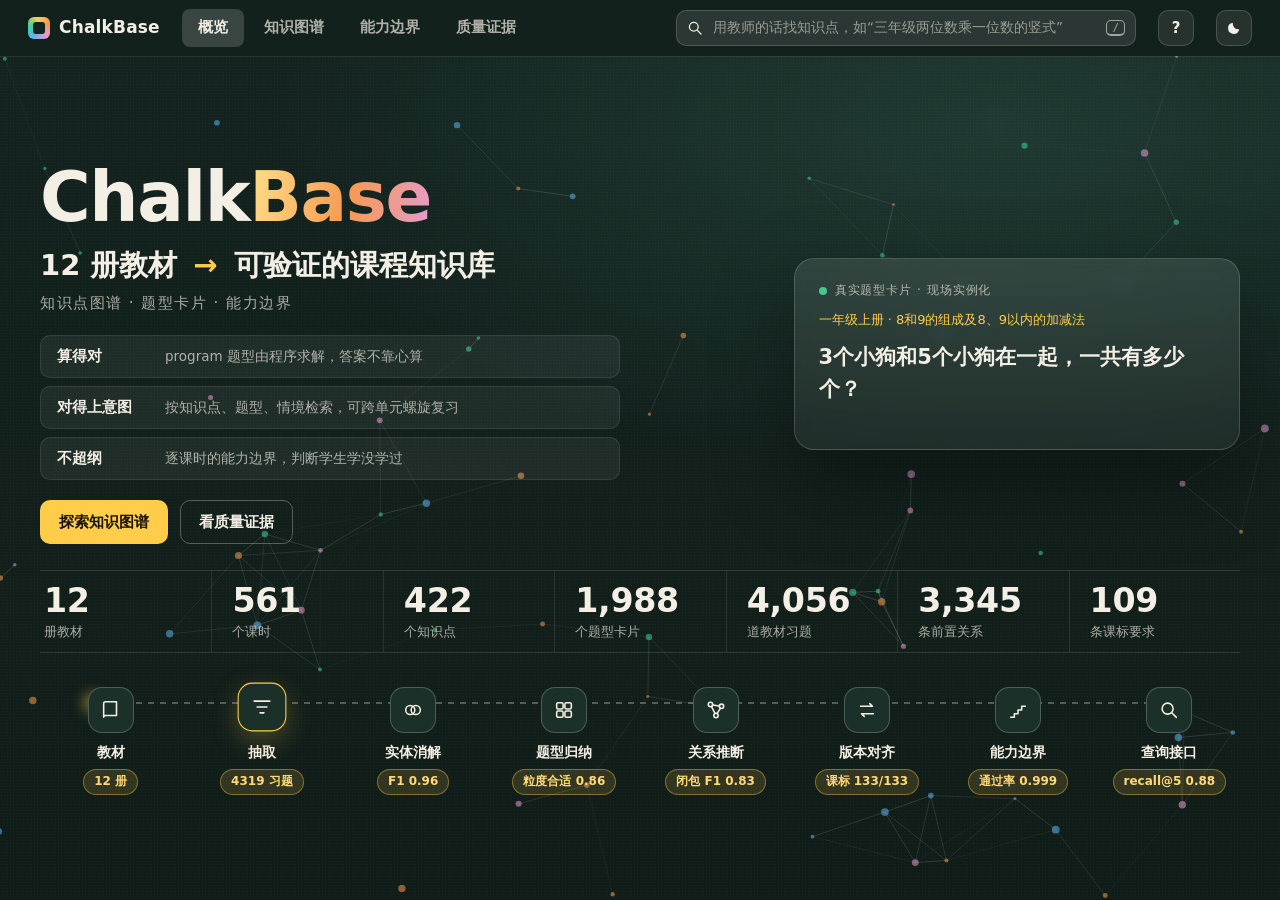
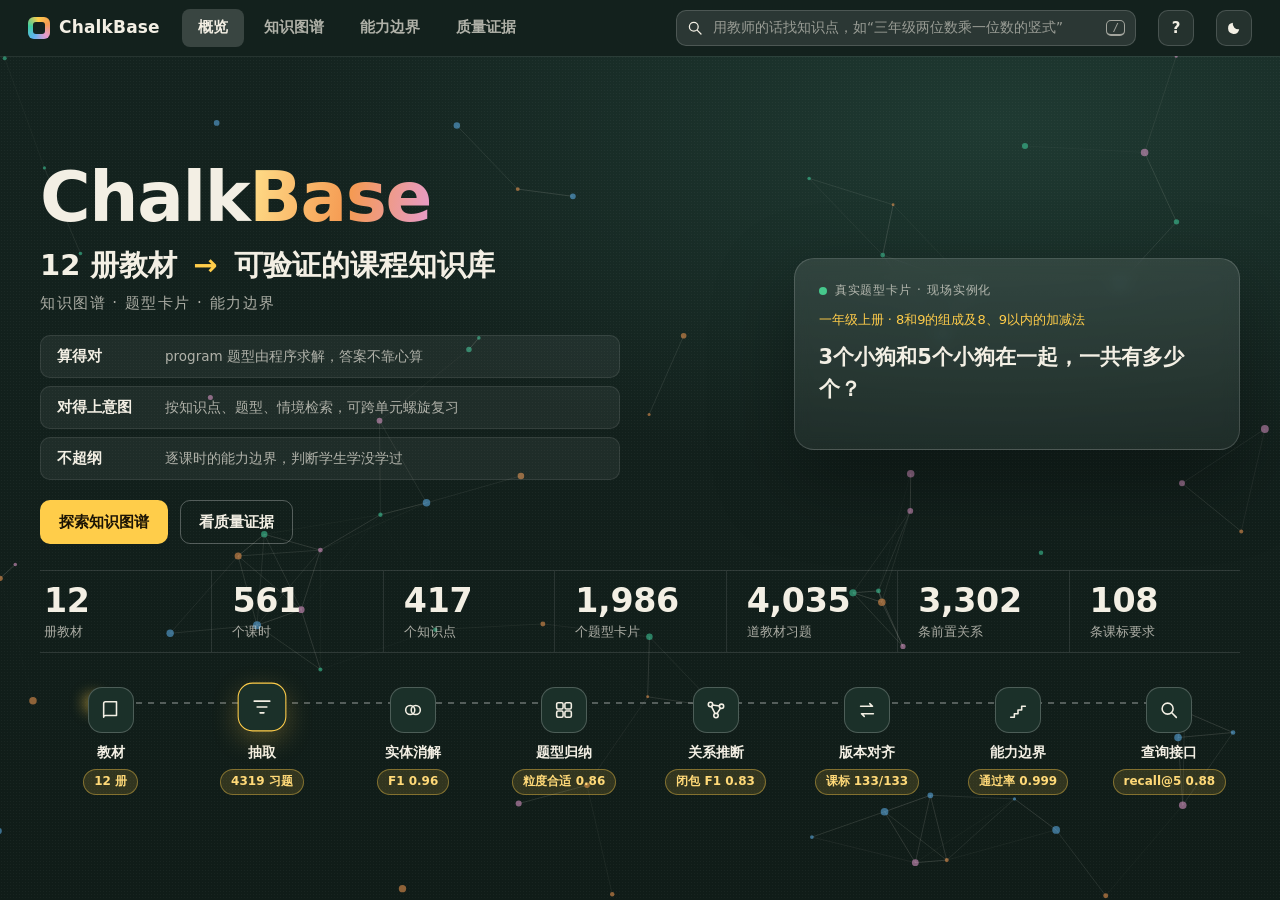
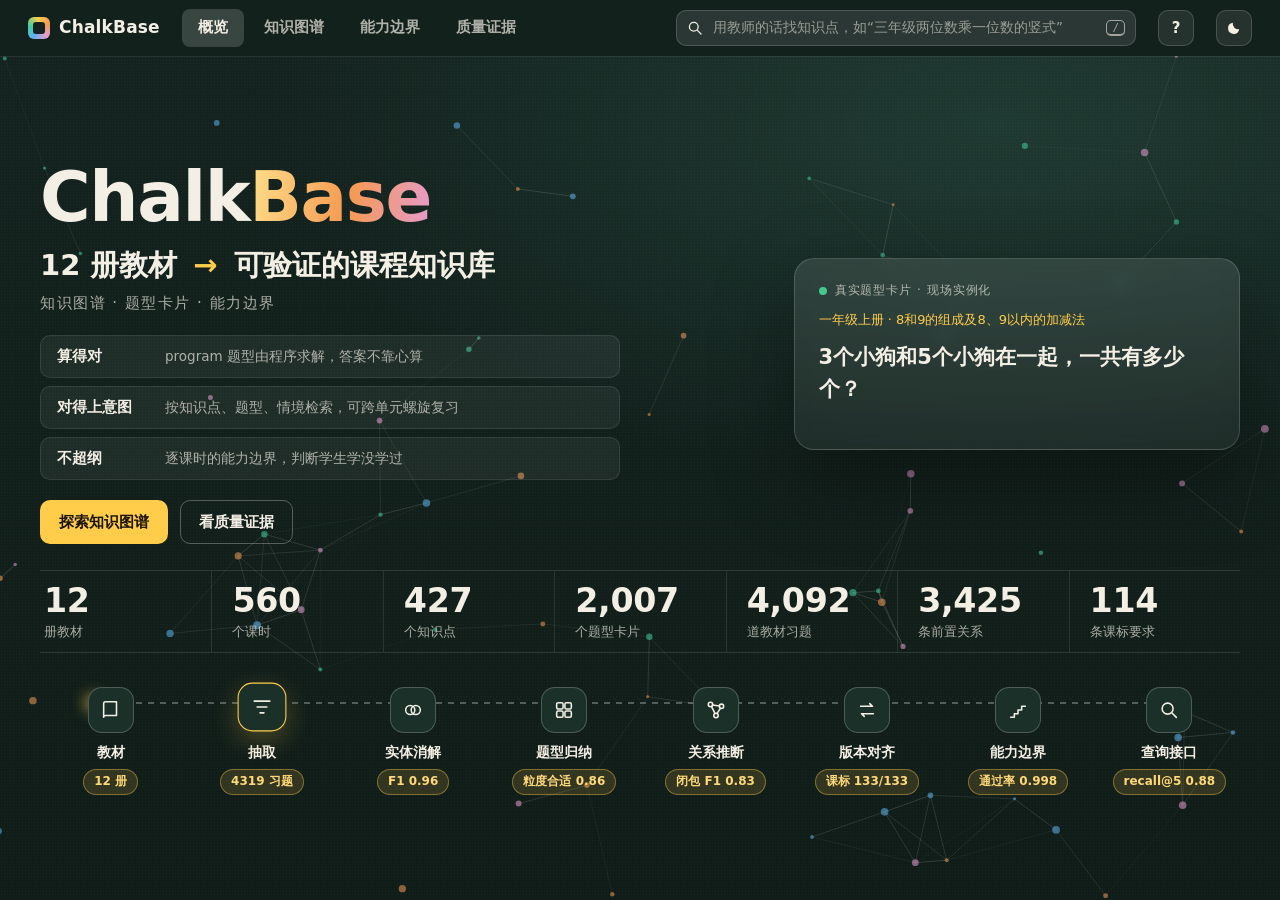
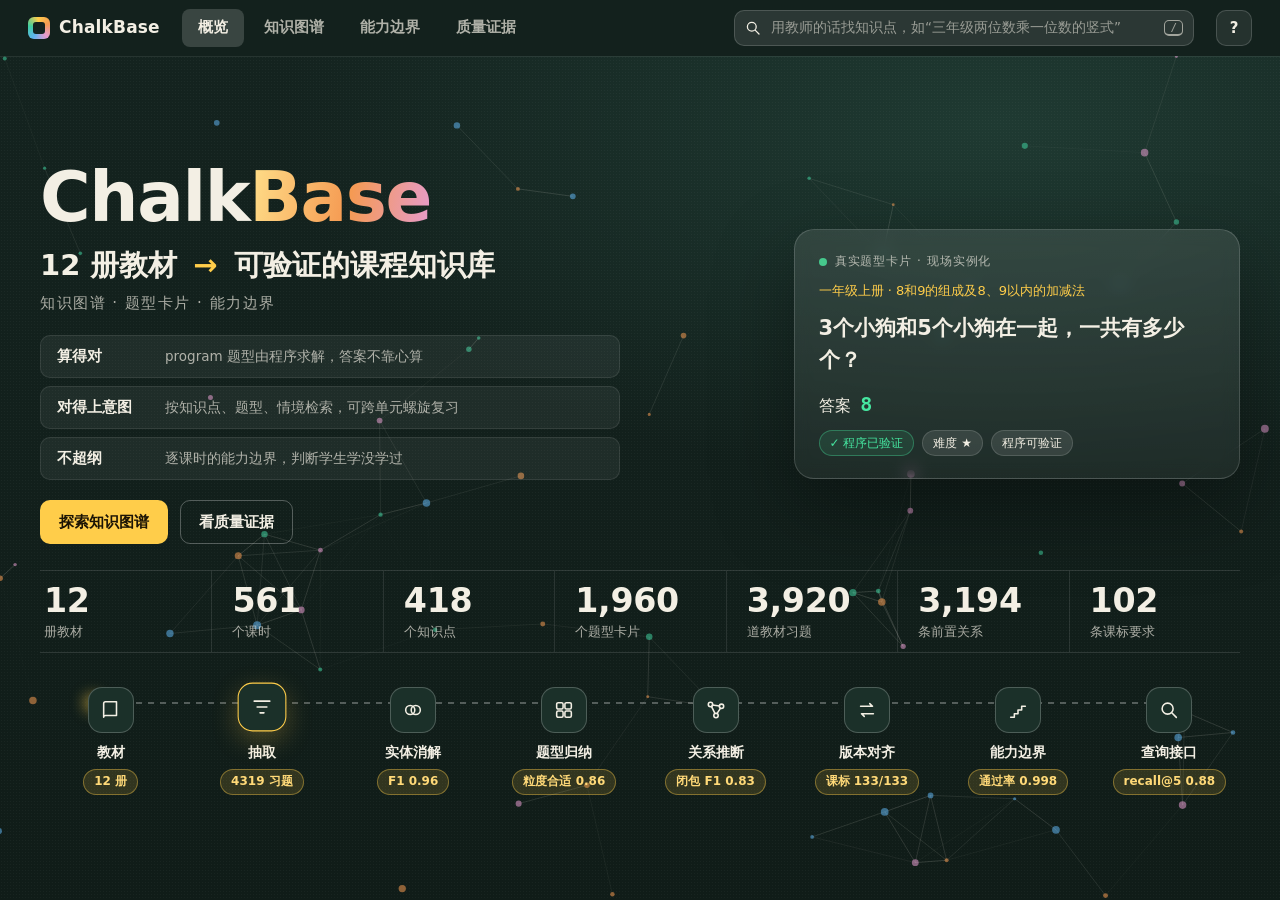
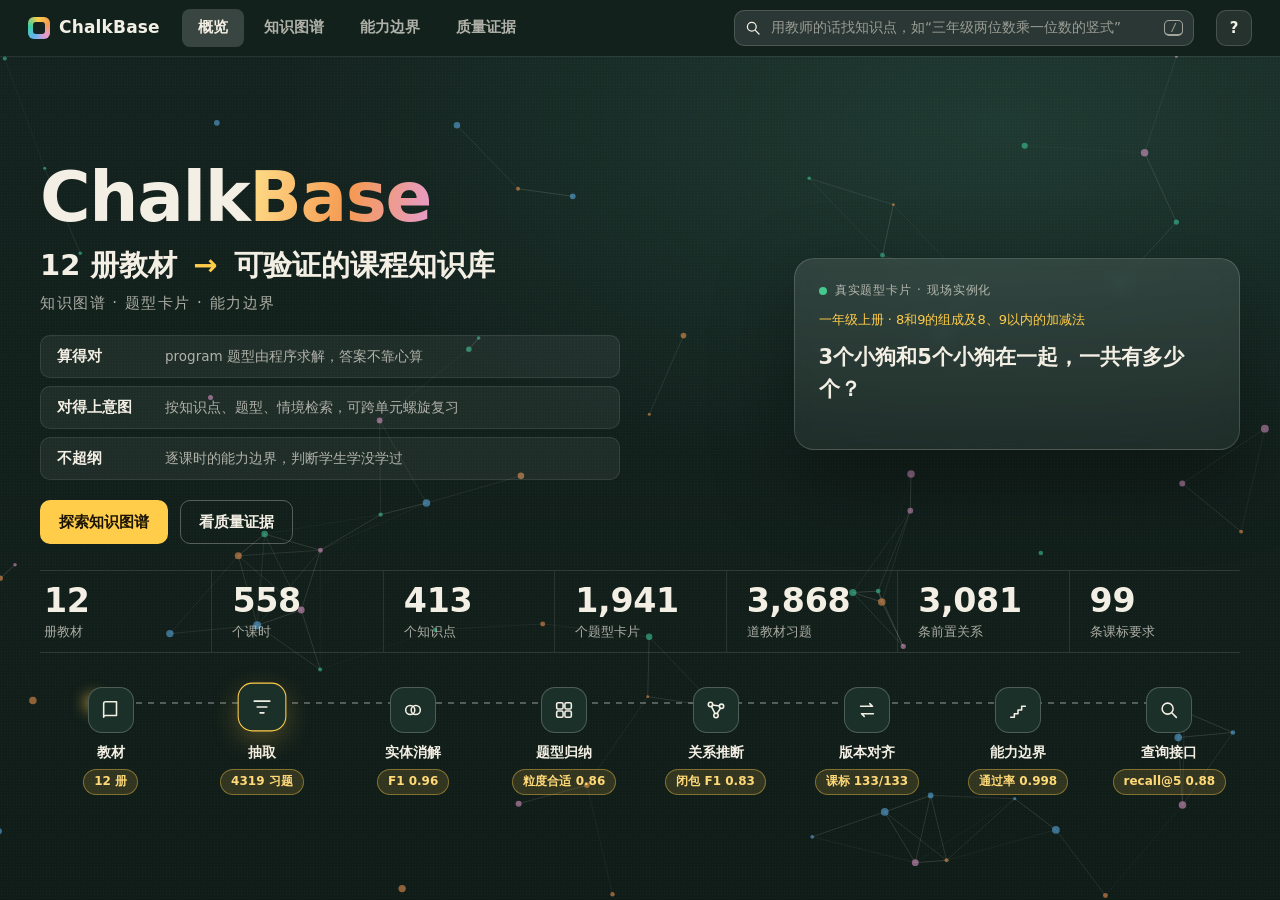
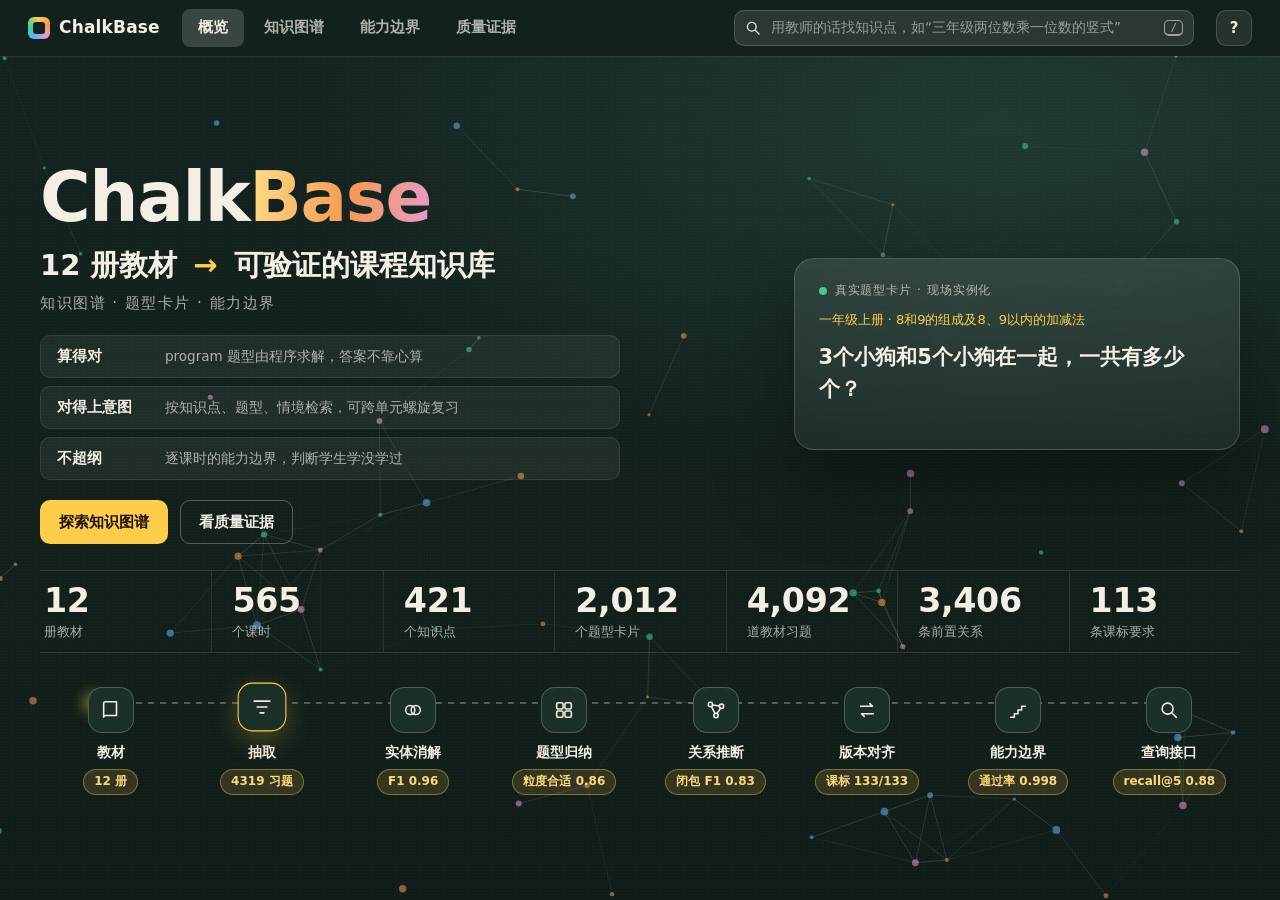
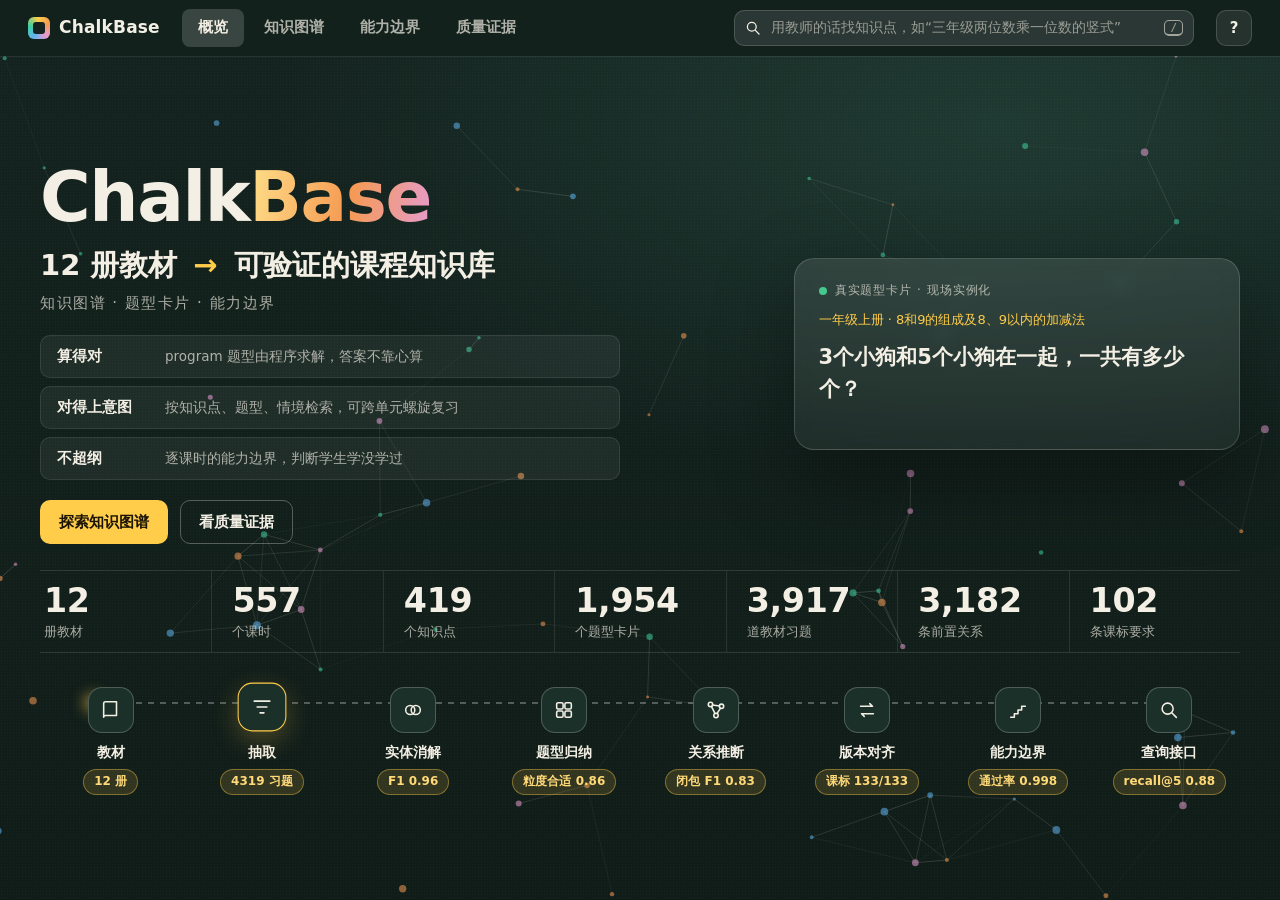
